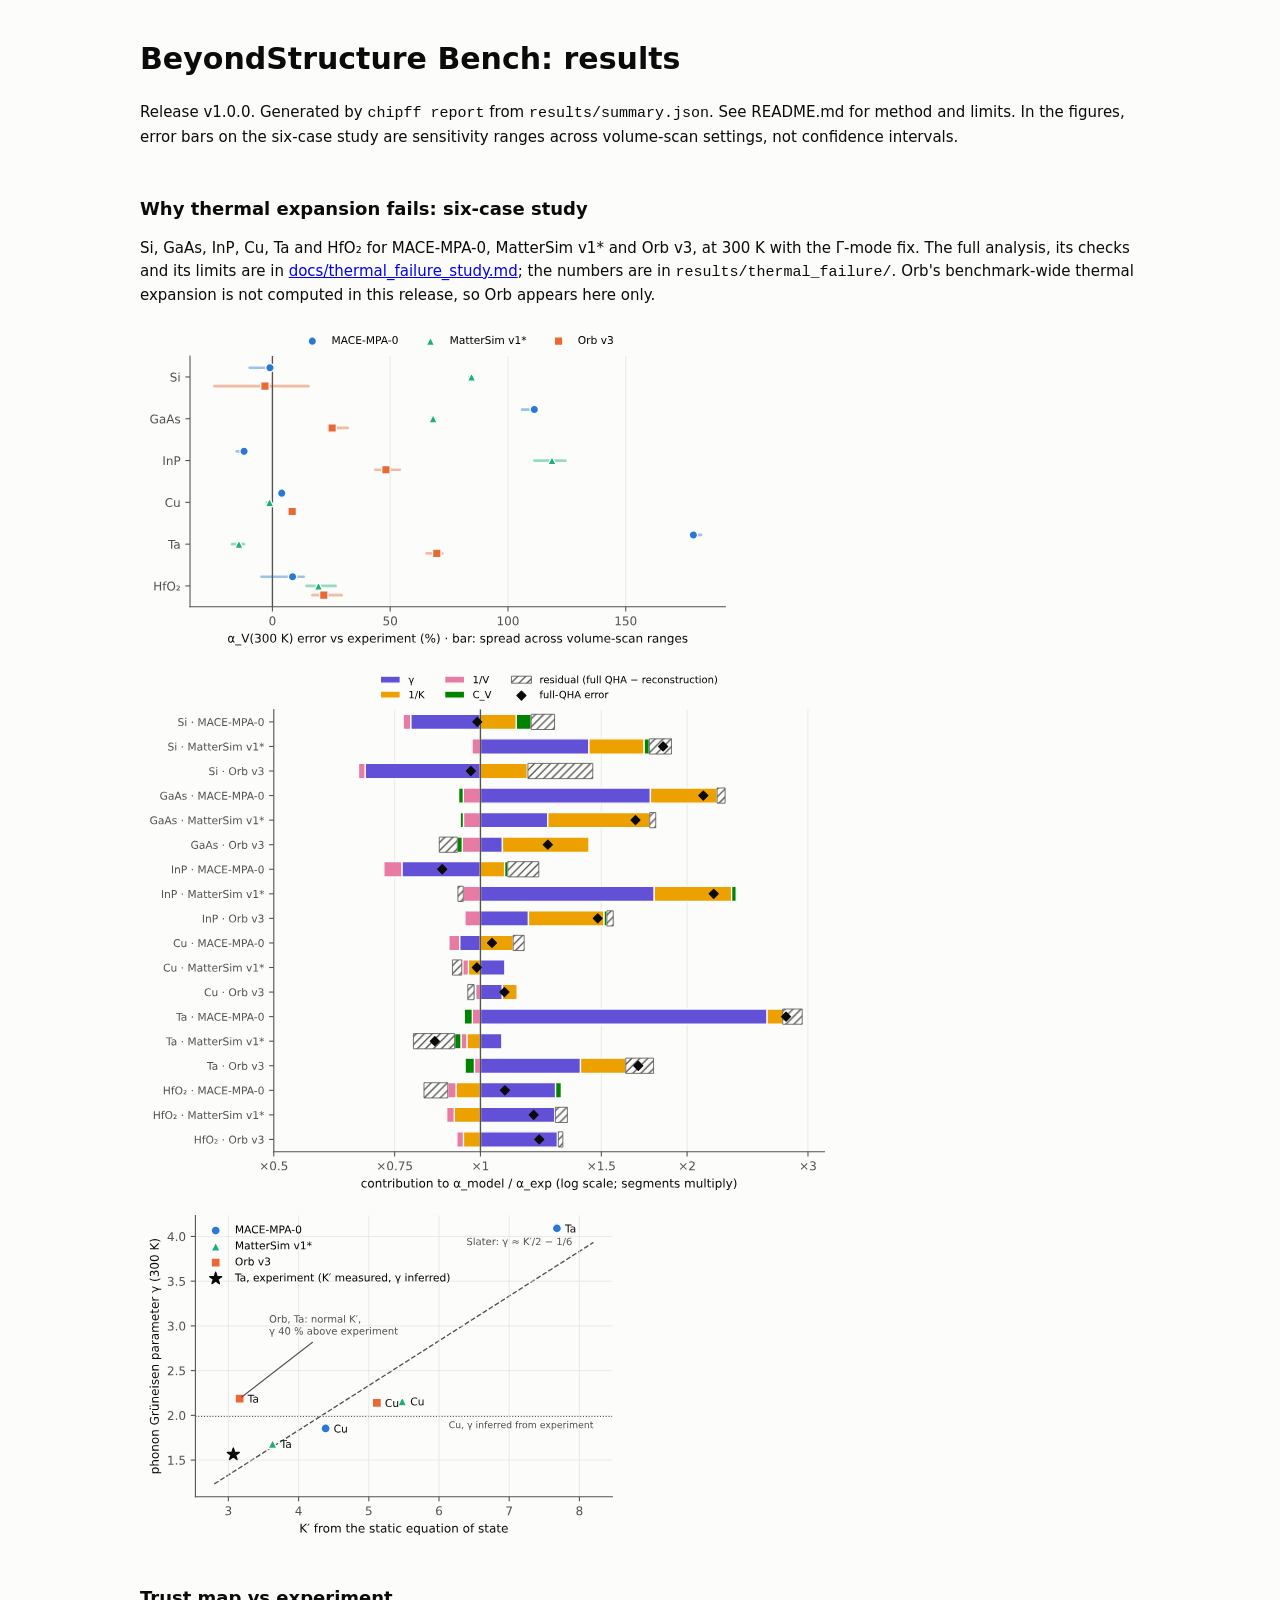
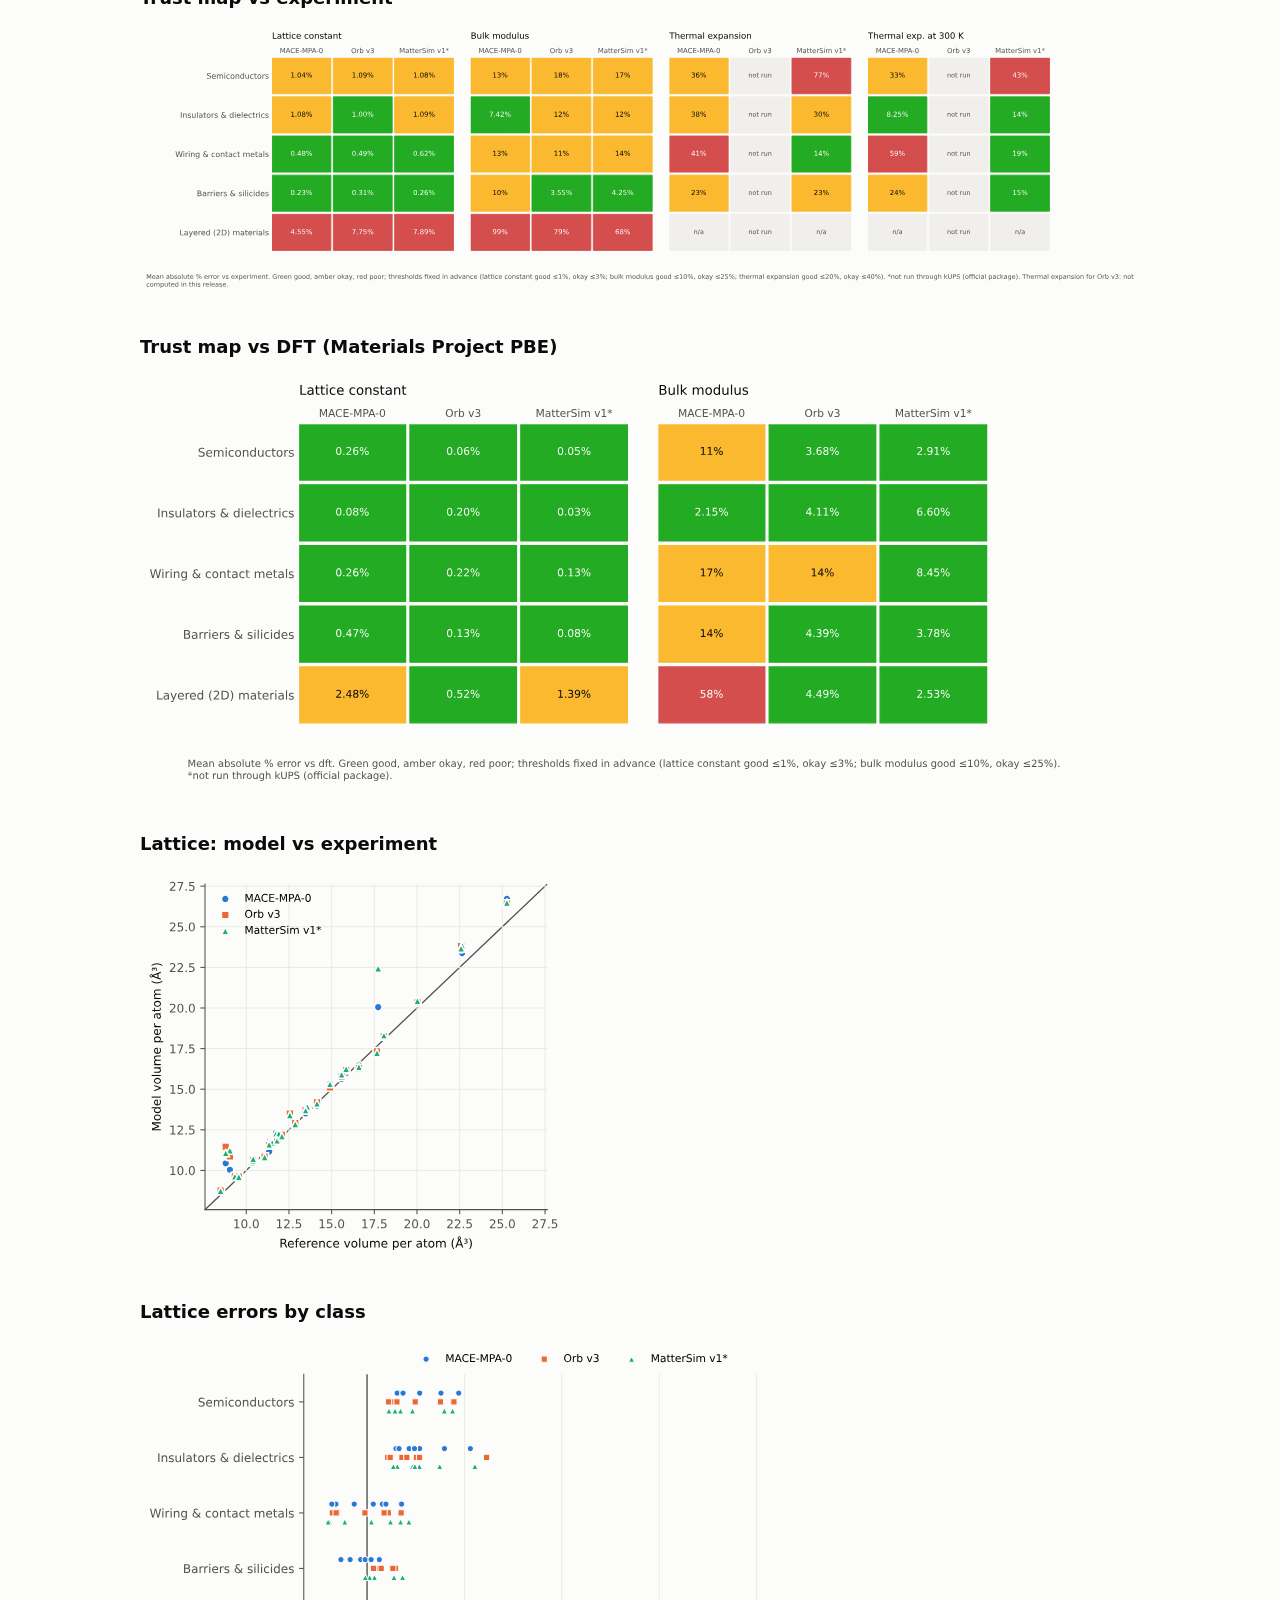
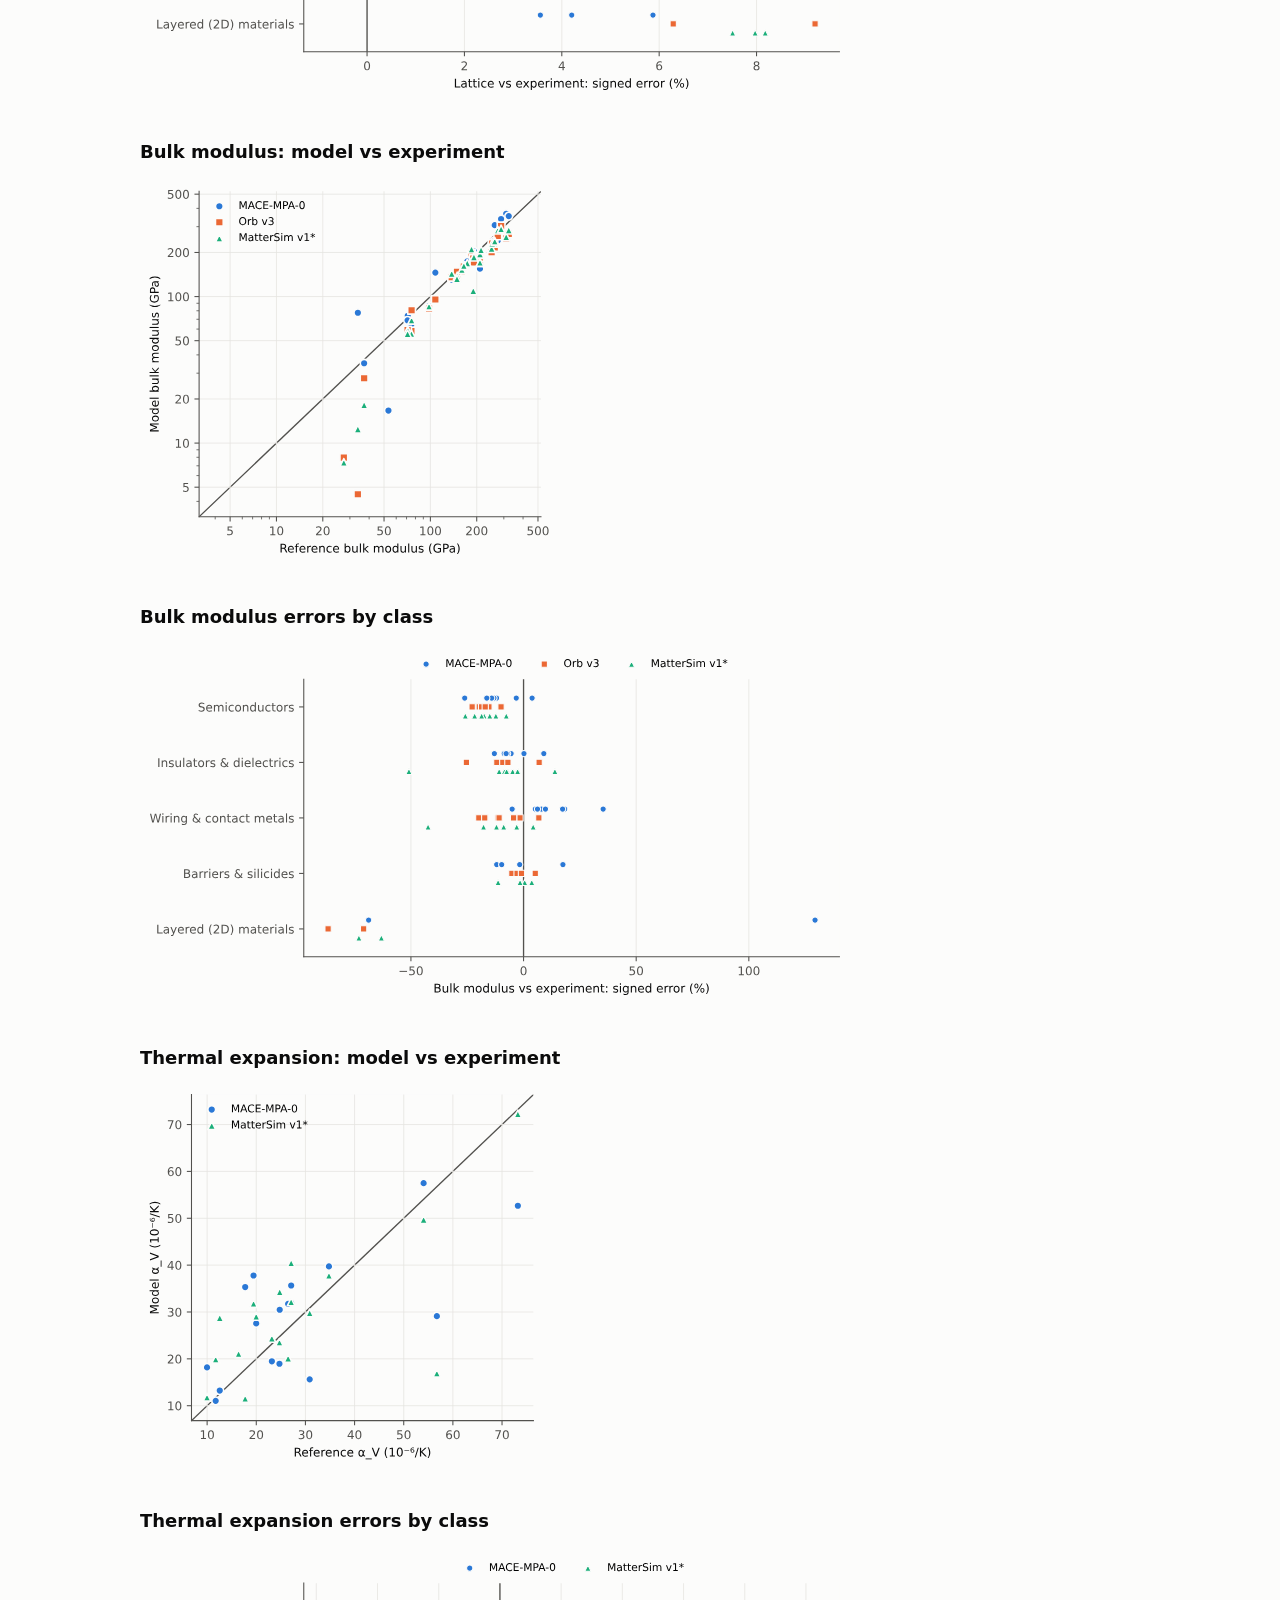
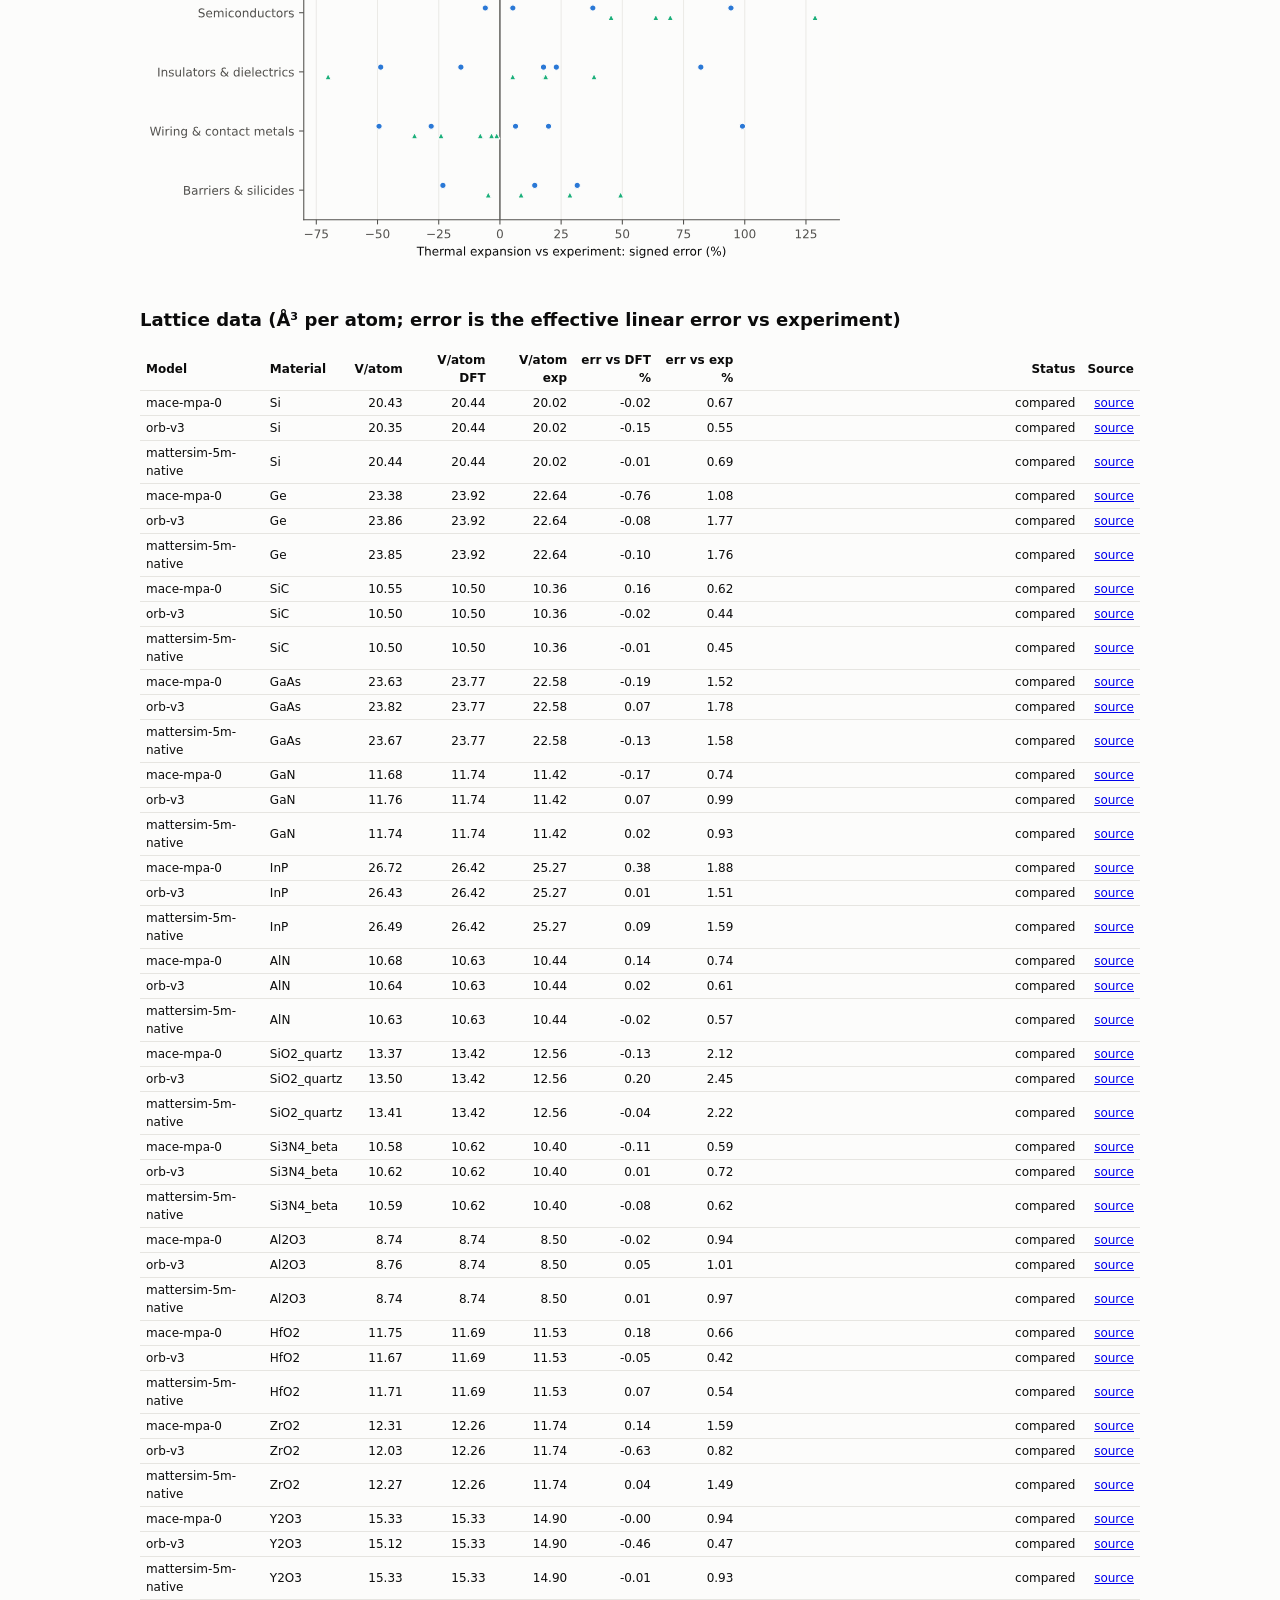
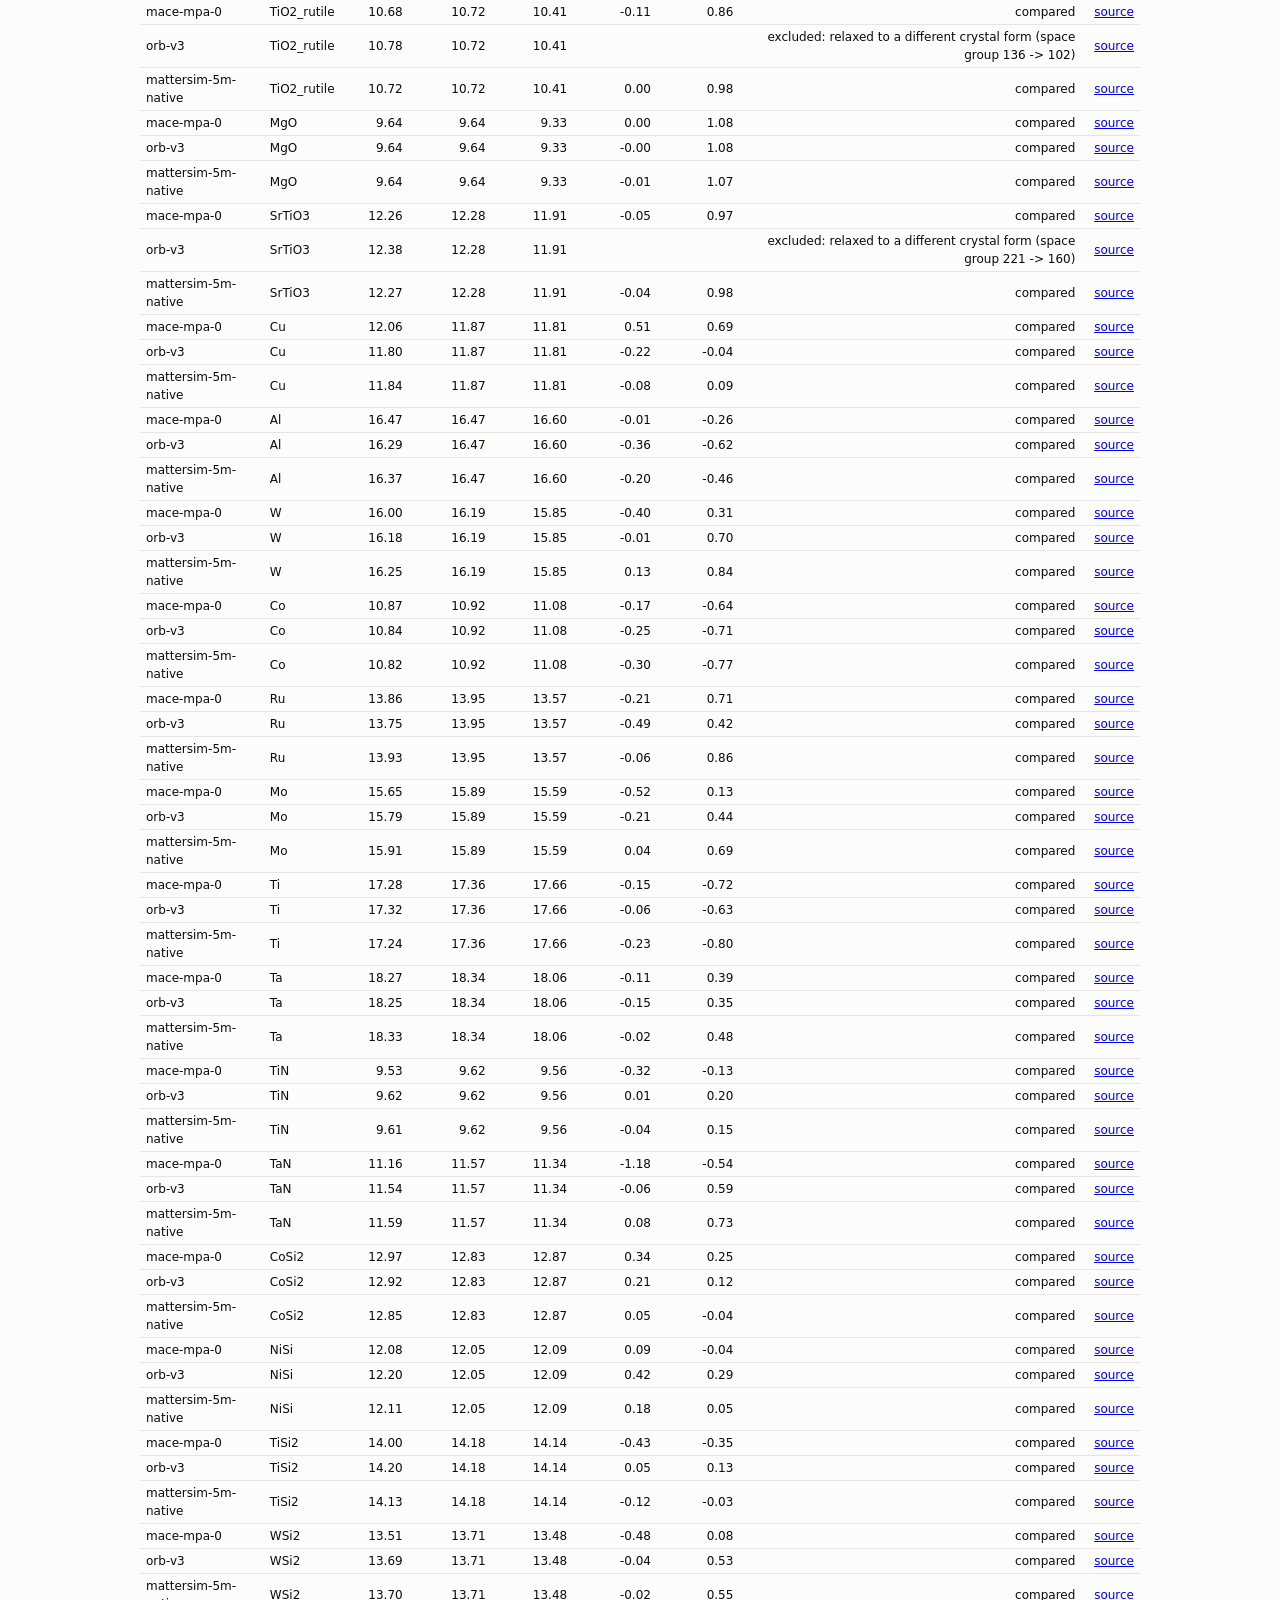
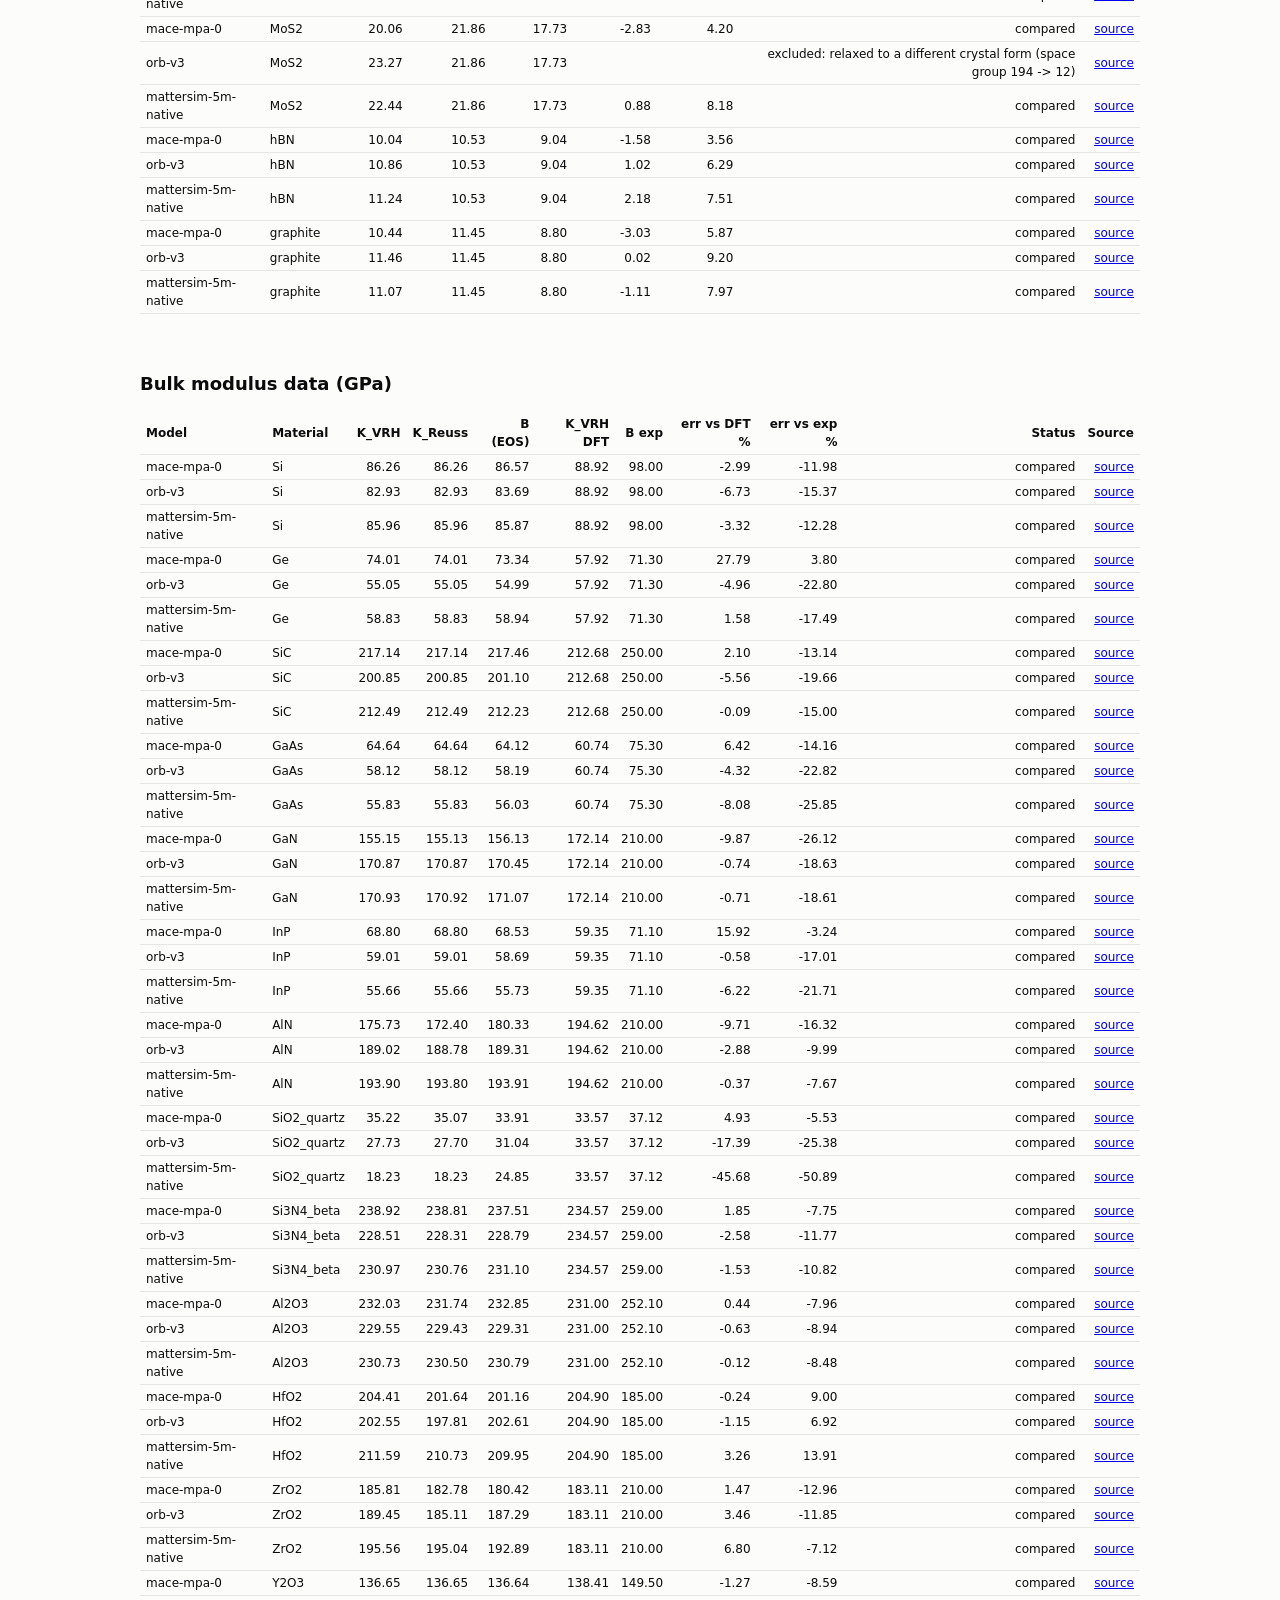
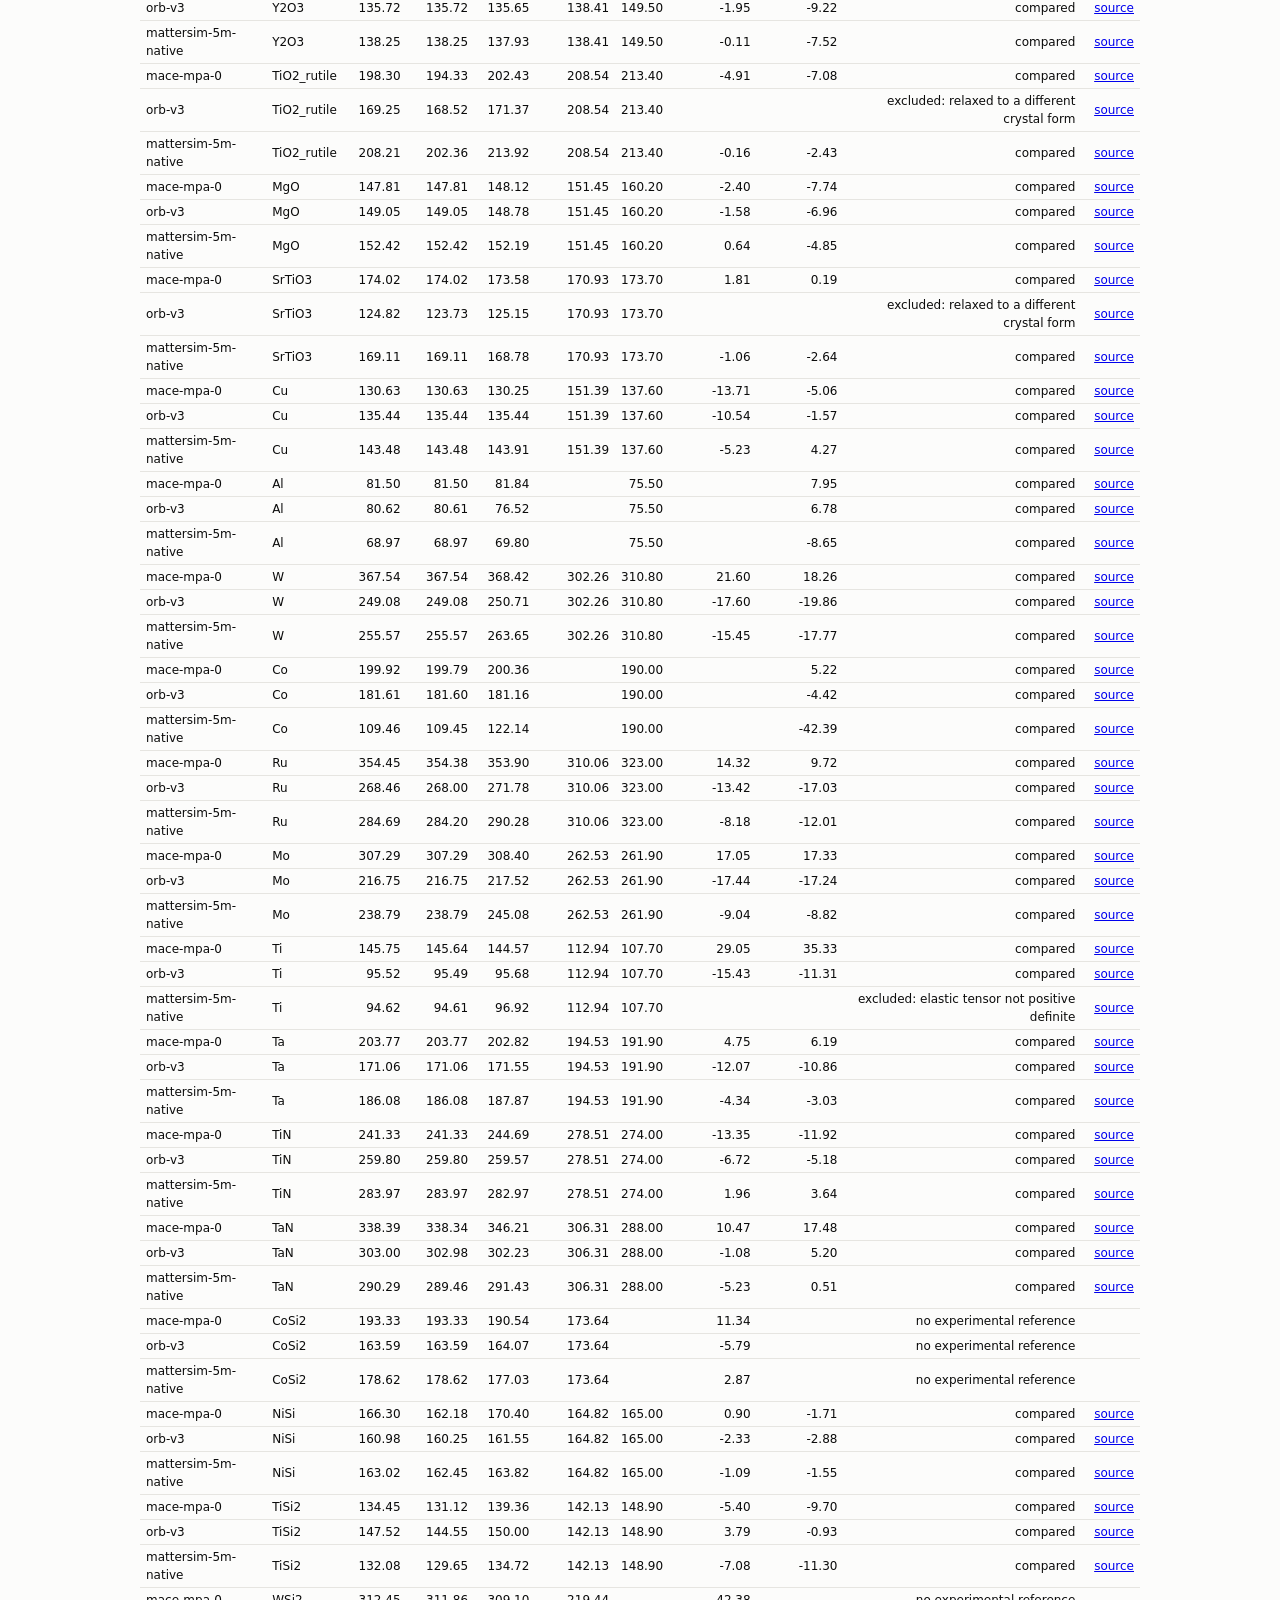
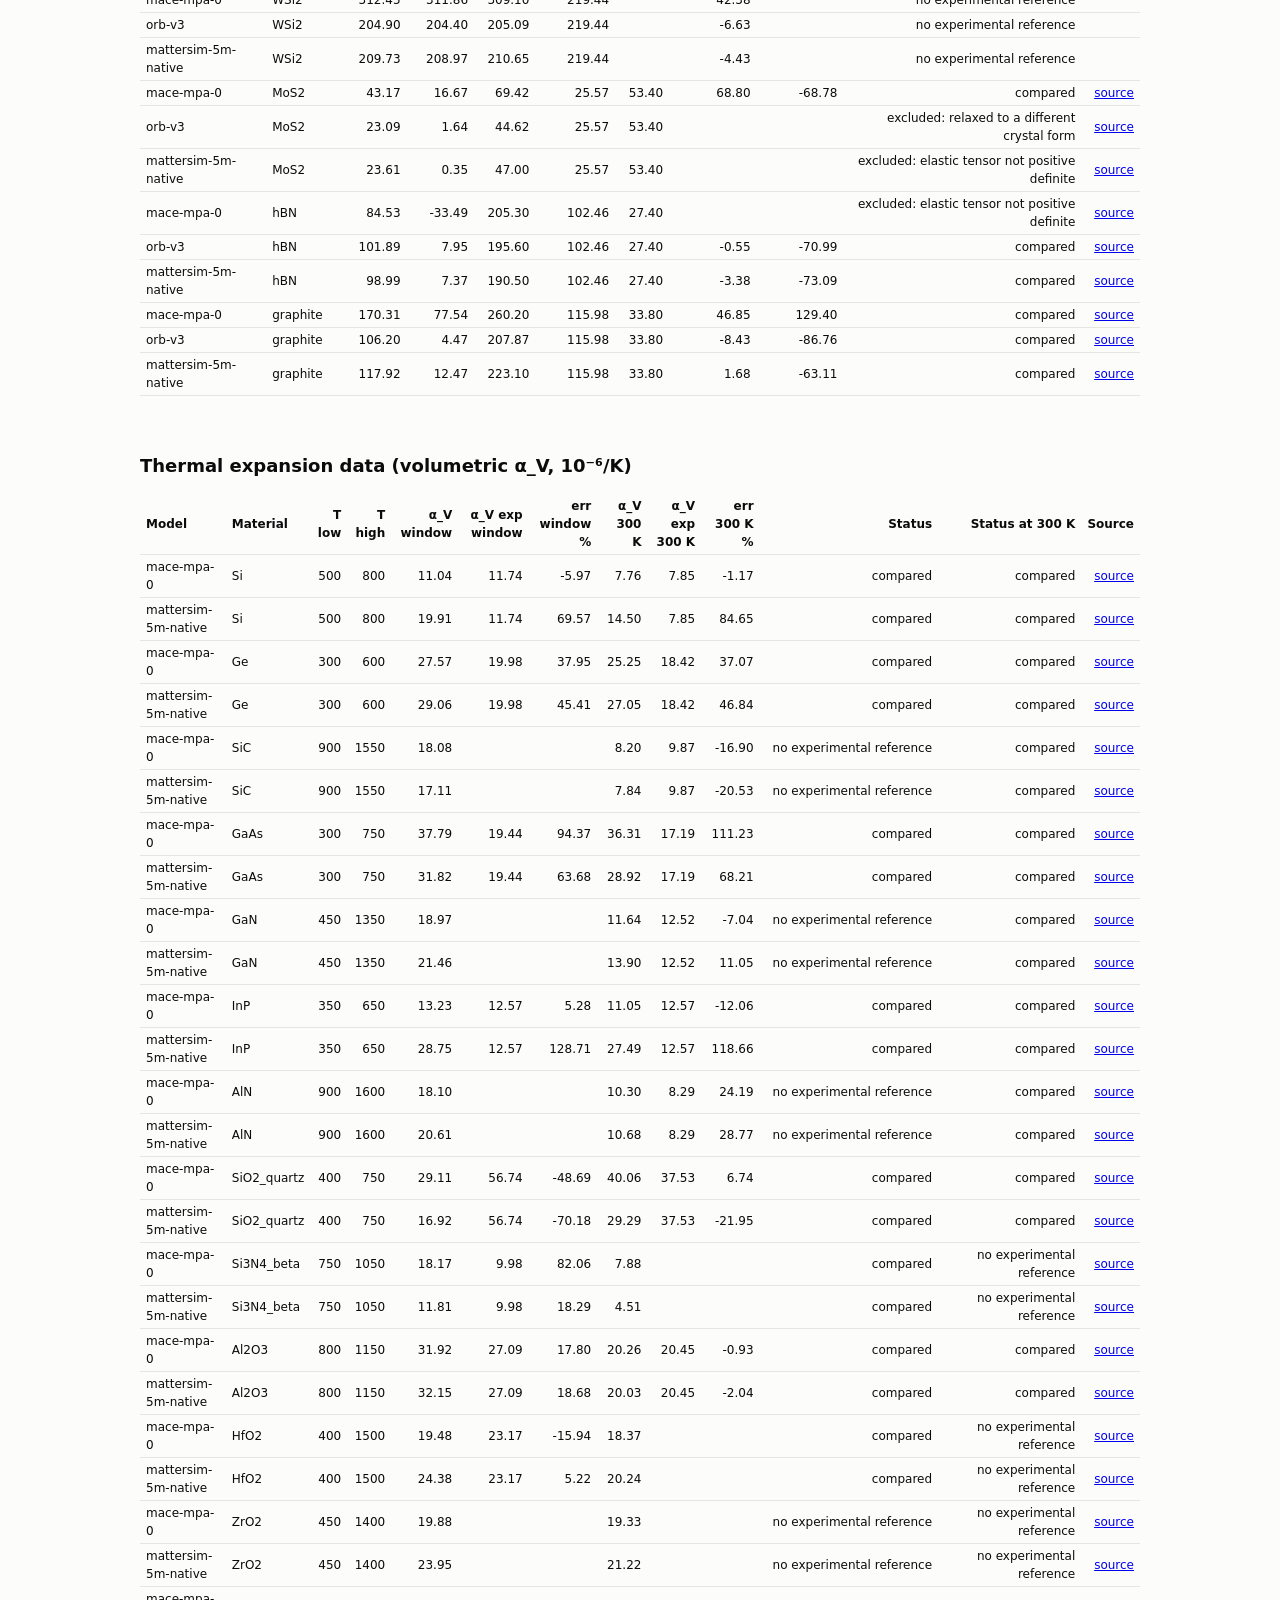
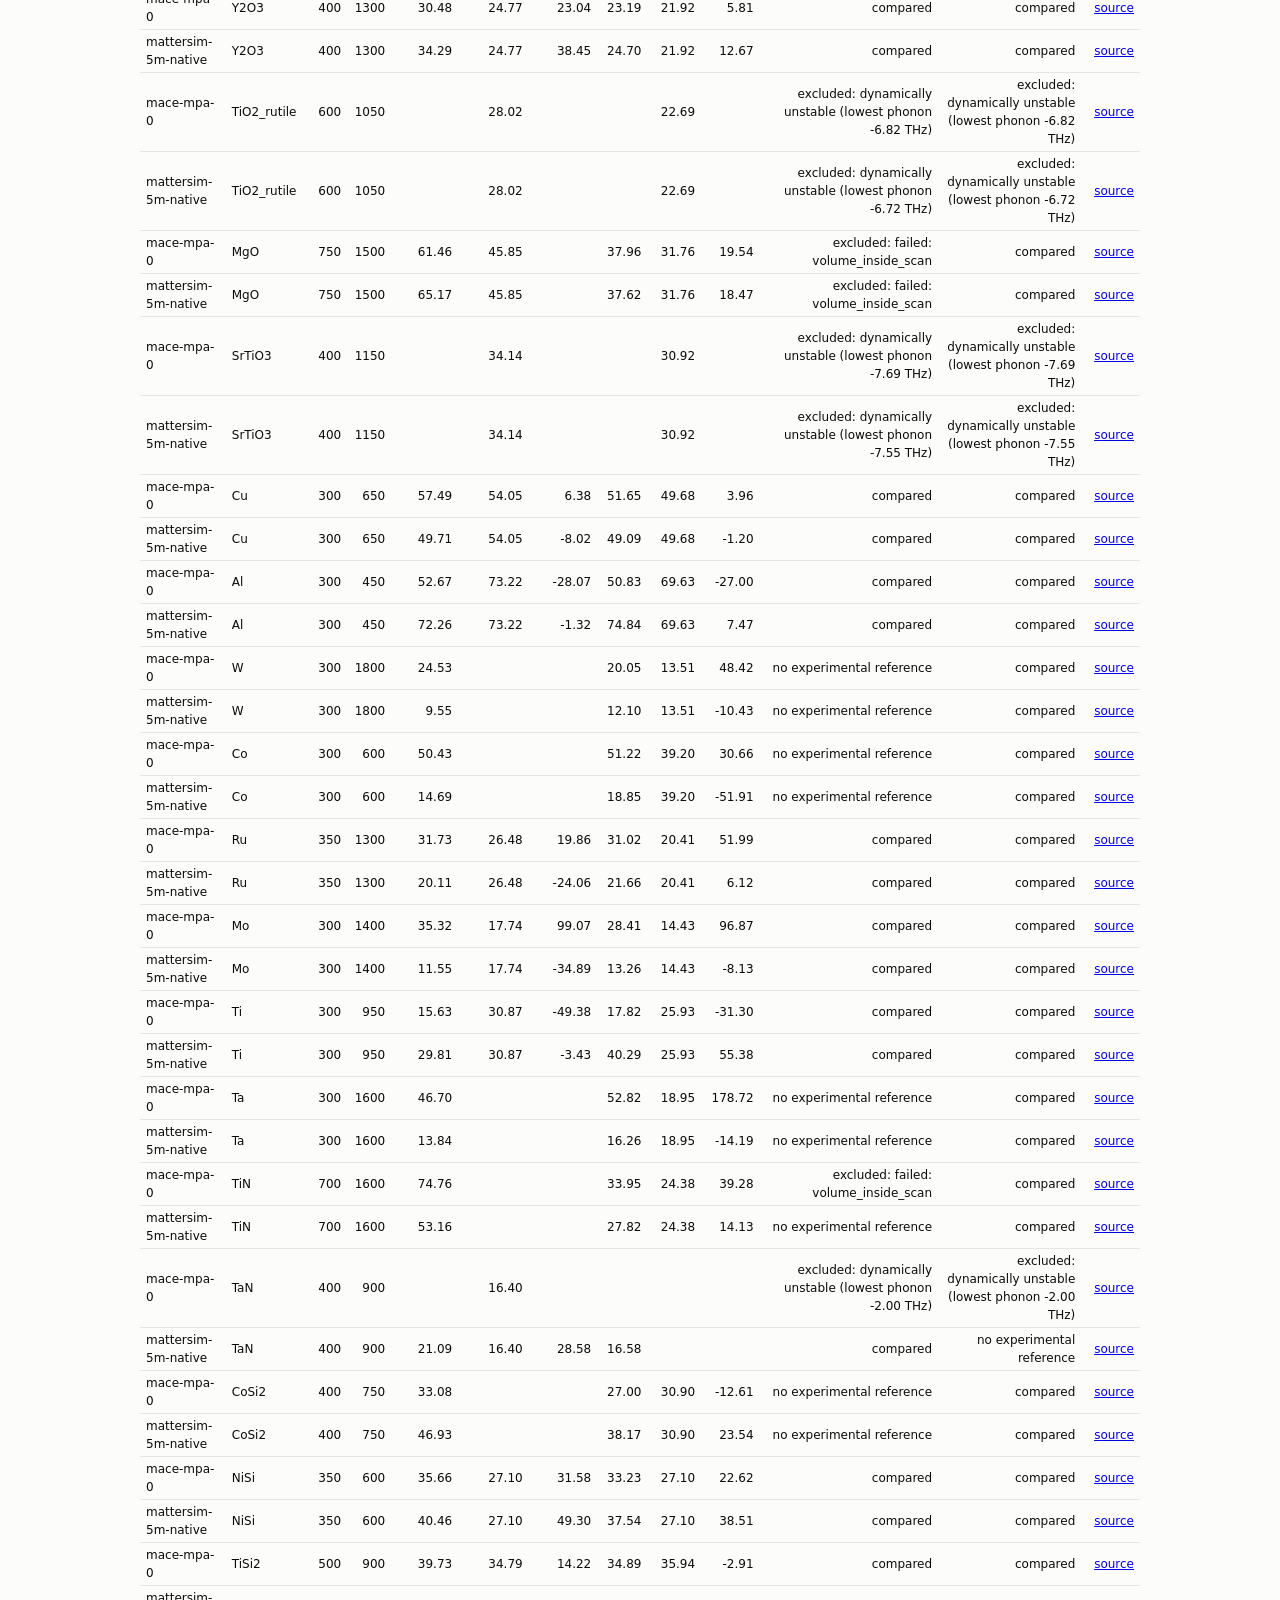
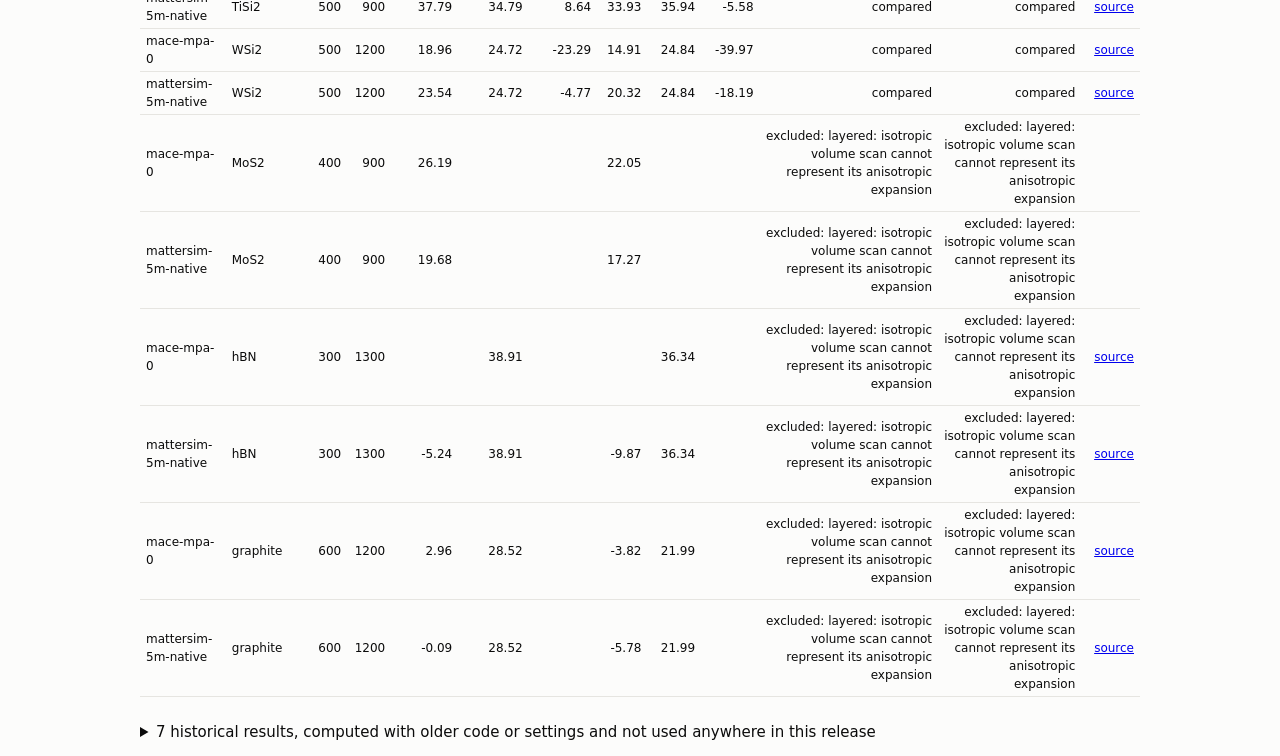
==== report/index.html @ 7c48ba6e "Rename to BeyondStructure Bench; clearer key findings; ML force fields - Rename the project from Chi" ====
<!doctype html><html lang="en"><head><meta charset="utf-8"><meta name="viewport" content="width=device-width,initial-scale=1">
<title>BeyondStructure Bench results</title><style>
body{font:15px/1.5 system-ui,sans-serif;max-width:1000px;margin:0 auto;padding:16px;color:#0b0b0b;background:#fcfcfb}
img{max-width:100%;height:auto} table{border-collapse:collapse;font-size:12px;width:100%;margin:8px 0 24px}
td,th{border-bottom:1px solid #e6e5e1;padding:3px 6px;text-align:right} td:nth-child(-n+2),th:nth-child(-n+2){text-align:left}
h2{margin-top:32px;font-size:18px} .wrap{overflow-x:auto}</style></head><body>
<h1>BeyondStructure Bench: results</h1>
<p>Release v1.0.0. Generated by <code>chipff report</code> from <code>results/summary.json</code>. See README.md for
method and limits. In the figures, error bars on the six-case study are sensitivity ranges across volume-scan settings,
not confidence intervals.</p>
<div class='wrap'><h2>Why thermal expansion fails: six-case study</h2><p>Si, GaAs, InP, Cu, Ta and HfO₂ for MACE-MPA-0, MatterSim v1* and Orb v3, at 300 K with the Γ-mode fix. The full analysis, its checks and its limits are in <a href='../docs/thermal_failure_study.md'>docs/thermal_failure_study.md</a>; the numbers are in <code>results/thermal_failure/</code>. Orb's benchmark-wide thermal expansion is not computed in this release, so Orb appears here only.</p><img src='figures/study_errors.svg' alt='Thermal-expansion error by material and model'><img src='figures/study_ingredients.svg' alt='Ingredients of the thermal-expansion error'><img src='figures/study_kprime.svg' alt='Static K-prime against the phonon Grüneisen parameter'></div><div class='wrap'><h2>Trust map vs experiment</h2><img src='figures/trust_map_experiment.svg' alt='Trust map vs experiment'></div><div class='wrap'><h2>Trust map vs DFT (Materials Project PBE)</h2><img src='figures/trust_map_dft.svg' alt='Trust map vs DFT (Materials Project PBE)'></div><div class='wrap'><h2>Lattice: model vs experiment</h2><img src='figures/parity_lattice_exp.svg' alt='Lattice: model vs experiment'></div><div class='wrap'><h2>Lattice errors by class</h2><img src='figures/signed_lattice_exp.svg' alt='Lattice errors by class'></div><div class='wrap'><h2>Bulk modulus: model vs experiment</h2><img src='figures/parity_bulk_exp.svg' alt='Bulk modulus: model vs experiment'></div><div class='wrap'><h2>Bulk modulus errors by class</h2><img src='figures/signed_bulk_exp.svg' alt='Bulk modulus errors by class'></div><div class='wrap'><h2>Thermal expansion: model vs experiment</h2><img src='figures/parity_cte_exp.svg' alt='Thermal expansion: model vs experiment'></div><div class='wrap'><h2>Thermal expansion errors by class</h2><img src='figures/signed_cte_exp.svg' alt='Thermal expansion errors by class'></div><div class='wrap'><h2>Lattice data (Å³ per atom; error is the effective linear error vs experiment)</h2><table><thead><tr><th>Model</th><th>Material</th><th>V/atom</th><th>V/atom DFT</th><th>V/atom exp</th><th>err vs DFT %</th><th>err vs exp %</th><th>Status</th><th>Source</th></tr></thead><tbody><tr><td>mace-mpa-0</td><td>Si</td><td>20.43</td><td>20.44</td><td>20.02</td><td>-0.02</td><td>0.67</td><td>compared</td><td><a href='https://physics.nist.gov/cuu/pdf/xray_2018.pdf'>source</a></td></tr><tr><td>orb-v3</td><td>Si</td><td>20.35</td><td>20.44</td><td>20.02</td><td>-0.15</td><td>0.55</td><td>compared</td><td><a href='https://physics.nist.gov/cuu/pdf/xray_2018.pdf'>source</a></td></tr><tr><td>mattersim-5m-native</td><td>Si</td><td>20.44</td><td>20.44</td><td>20.02</td><td>-0.01</td><td>0.69</td><td>compared</td><td><a href='https://physics.nist.gov/cuu/pdf/xray_2018.pdf'>source</a></td></tr><tr><td>mace-mpa-0</td><td>Ge</td><td>23.38</td><td>23.92</td><td>22.64</td><td>-0.76</td><td>1.08</td><td>compared</td><td><a href='http://www.ioffe.ru/SVA/NSM/Semicond/Ge/basic.html'>source</a></td></tr><tr><td>orb-v3</td><td>Ge</td><td>23.86</td><td>23.92</td><td>22.64</td><td>-0.08</td><td>1.77</td><td>compared</td><td><a href='http://www.ioffe.ru/SVA/NSM/Semicond/Ge/basic.html'>source</a></td></tr><tr><td>mattersim-5m-native</td><td>Ge</td><td>23.85</td><td>23.92</td><td>22.64</td><td>-0.10</td><td>1.76</td><td>compared</td><td><a href='http://www.ioffe.ru/SVA/NSM/Semicond/Ge/basic.html'>source</a></td></tr><tr><td>mace-mpa-0</td><td>SiC</td><td>10.55</td><td>10.50</td><td>10.36</td><td>0.16</td><td>0.62</td><td>compared</td><td><a href='http://www.ioffe.ru/SVA/NSM/Semicond/SiC/basic.html'>source</a></td></tr><tr><td>orb-v3</td><td>SiC</td><td>10.50</td><td>10.50</td><td>10.36</td><td>-0.02</td><td>0.44</td><td>compared</td><td><a href='http://www.ioffe.ru/SVA/NSM/Semicond/SiC/basic.html'>source</a></td></tr><tr><td>mattersim-5m-native</td><td>SiC</td><td>10.50</td><td>10.50</td><td>10.36</td><td>-0.01</td><td>0.45</td><td>compared</td><td><a href='http://www.ioffe.ru/SVA/NSM/Semicond/SiC/basic.html'>source</a></td></tr><tr><td>mace-mpa-0</td><td>GaAs</td><td>23.63</td><td>23.77</td><td>22.58</td><td>-0.19</td><td>1.52</td><td>compared</td><td><a href='http://www.ioffe.ru/SVA/NSM/Semicond/GaAs/basic.html'>source</a></td></tr><tr><td>orb-v3</td><td>GaAs</td><td>23.82</td><td>23.77</td><td>22.58</td><td>0.07</td><td>1.78</td><td>compared</td><td><a href='http://www.ioffe.ru/SVA/NSM/Semicond/GaAs/basic.html'>source</a></td></tr><tr><td>mattersim-5m-native</td><td>GaAs</td><td>23.67</td><td>23.77</td><td>22.58</td><td>-0.13</td><td>1.58</td><td>compared</td><td><a href='http://www.ioffe.ru/SVA/NSM/Semicond/GaAs/basic.html'>source</a></td></tr><tr><td>mace-mpa-0</td><td>GaN</td><td>11.68</td><td>11.74</td><td>11.42</td><td>-0.17</td><td>0.74</td><td>compared</td><td><a href='http://www.ioffe.ru/SVA/NSM/Semicond/GaN/basic.html'>source</a></td></tr><tr><td>orb-v3</td><td>GaN</td><td>11.76</td><td>11.74</td><td>11.42</td><td>0.07</td><td>0.99</td><td>compared</td><td><a href='http://www.ioffe.ru/SVA/NSM/Semicond/GaN/basic.html'>source</a></td></tr><tr><td>mattersim-5m-native</td><td>GaN</td><td>11.74</td><td>11.74</td><td>11.42</td><td>0.02</td><td>0.93</td><td>compared</td><td><a href='http://www.ioffe.ru/SVA/NSM/Semicond/GaN/basic.html'>source</a></td></tr><tr><td>mace-mpa-0</td><td>InP</td><td>26.72</td><td>26.42</td><td>25.27</td><td>0.38</td><td>1.88</td><td>compared</td><td><a href='http://www.ioffe.ru/SVA/NSM/Semicond/InP/basic.html'>source</a></td></tr><tr><td>orb-v3</td><td>InP</td><td>26.43</td><td>26.42</td><td>25.27</td><td>0.01</td><td>1.51</td><td>compared</td><td><a href='http://www.ioffe.ru/SVA/NSM/Semicond/InP/basic.html'>source</a></td></tr><tr><td>mattersim-5m-native</td><td>InP</td><td>26.49</td><td>26.42</td><td>25.27</td><td>0.09</td><td>1.59</td><td>compared</td><td><a href='http://www.ioffe.ru/SVA/NSM/Semicond/InP/basic.html'>source</a></td></tr><tr><td>mace-mpa-0</td><td>AlN</td><td>10.68</td><td>10.63</td><td>10.44</td><td>0.14</td><td>0.74</td><td>compared</td><td><a href='https://przyrbwn.icm.edu.pl/APP/PDF/114/a114z529.pdf'>source</a></td></tr><tr><td>orb-v3</td><td>AlN</td><td>10.64</td><td>10.63</td><td>10.44</td><td>0.02</td><td>0.61</td><td>compared</td><td><a href='https://przyrbwn.icm.edu.pl/APP/PDF/114/a114z529.pdf'>source</a></td></tr><tr><td>mattersim-5m-native</td><td>AlN</td><td>10.63</td><td>10.63</td><td>10.44</td><td>-0.02</td><td>0.57</td><td>compared</td><td><a href='https://przyrbwn.icm.edu.pl/APP/PDF/114/a114z529.pdf'>source</a></td></tr><tr><td>mace-mpa-0</td><td>SiO2_quartz</td><td>13.37</td><td>13.42</td><td>12.56</td><td>-0.13</td><td>2.12</td><td>compared</td><td><a href='https://pmc.ncbi.nlm.nih.gov/articles/PMC9348876/ (full text via Europe PMC); also https://arxiv.org/abs/1612.07049'>source</a></td></tr><tr><td>orb-v3</td><td>SiO2_quartz</td><td>13.50</td><td>13.42</td><td>12.56</td><td>0.20</td><td>2.45</td><td>compared</td><td><a href='https://pmc.ncbi.nlm.nih.gov/articles/PMC9348876/ (full text via Europe PMC); also https://arxiv.org/abs/1612.07049'>source</a></td></tr><tr><td>mattersim-5m-native</td><td>SiO2_quartz</td><td>13.41</td><td>13.42</td><td>12.56</td><td>-0.04</td><td>2.22</td><td>compared</td><td><a href='https://pmc.ncbi.nlm.nih.gov/articles/PMC9348876/ (full text via Europe PMC); also https://arxiv.org/abs/1612.07049'>source</a></td></tr><tr><td>mace-mpa-0</td><td>Si3N4_beta</td><td>10.58</td><td>10.62</td><td>10.40</td><td>-0.11</td><td>0.59</td><td>compared</td><td><a href='https://www.crystallography.net/cod/2102550.cif'>source</a></td></tr><tr><td>orb-v3</td><td>Si3N4_beta</td><td>10.62</td><td>10.62</td><td>10.40</td><td>0.01</td><td>0.72</td><td>compared</td><td><a href='https://www.crystallography.net/cod/2102550.cif'>source</a></td></tr><tr><td>mattersim-5m-native</td><td>Si3N4_beta</td><td>10.59</td><td>10.62</td><td>10.40</td><td>-0.08</td><td>0.62</td><td>compared</td><td><a href='https://www.crystallography.net/cod/2102550.cif'>source</a></td></tr><tr><td>mace-mpa-0</td><td>Al2O3</td><td>8.74</td><td>8.74</td><td>8.50</td><td>-0.02</td><td>0.94</td><td>compared</td><td><a href='https://tsapps.nist.gov/srmext/certificates/676a.pdf'>source</a></td></tr><tr><td>orb-v3</td><td>Al2O3</td><td>8.76</td><td>8.74</td><td>8.50</td><td>0.05</td><td>1.01</td><td>compared</td><td><a href='https://tsapps.nist.gov/srmext/certificates/676a.pdf'>source</a></td></tr><tr><td>mattersim-5m-native</td><td>Al2O3</td><td>8.74</td><td>8.74</td><td>8.50</td><td>0.01</td><td>0.97</td><td>compared</td><td><a href='https://tsapps.nist.gov/srmext/certificates/676a.pdf'>source</a></td></tr><tr><td>mace-mpa-0</td><td>HfO2</td><td>11.75</td><td>11.69</td><td>11.53</td><td>0.18</td><td>0.66</td><td>compared</td><td><a href='https://www.crystallography.net/cod/9013470.cif'>source</a></td></tr><tr><td>orb-v3</td><td>HfO2</td><td>11.67</td><td>11.69</td><td>11.53</td><td>-0.05</td><td>0.42</td><td>compared</td><td><a href='https://www.crystallography.net/cod/9013470.cif'>source</a></td></tr><tr><td>mattersim-5m-native</td><td>HfO2</td><td>11.71</td><td>11.69</td><td>11.53</td><td>0.07</td><td>0.54</td><td>compared</td><td><a href='https://www.crystallography.net/cod/9013470.cif'>source</a></td></tr><tr><td>mace-mpa-0</td><td>ZrO2</td><td>12.31</td><td>12.26</td><td>11.74</td><td>0.14</td><td>1.59</td><td>compared</td><td><a href='https://www.crystallography.net/cod/9016714.cif'>source</a></td></tr><tr><td>orb-v3</td><td>ZrO2</td><td>12.03</td><td>12.26</td><td>11.74</td><td>-0.63</td><td>0.82</td><td>compared</td><td><a href='https://www.crystallography.net/cod/9016714.cif'>source</a></td></tr><tr><td>mattersim-5m-native</td><td>ZrO2</td><td>12.27</td><td>12.26</td><td>11.74</td><td>0.04</td><td>1.49</td><td>compared</td><td><a href='https://www.crystallography.net/cod/9016714.cif'>source</a></td></tr><tr><td>mace-mpa-0</td><td>Y2O3</td><td>15.33</td><td>15.33</td><td>14.90</td><td>-0.00</td><td>0.94</td><td>compared</td><td><a href='https://www.crystallography.net/cod/1513300.cif'>source</a></td></tr><tr><td>orb-v3</td><td>Y2O3</td><td>15.12</td><td>15.33</td><td>14.90</td><td>-0.46</td><td>0.47</td><td>compared</td><td><a href='https://www.crystallography.net/cod/1513300.cif'>source</a></td></tr><tr><td>mattersim-5m-native</td><td>Y2O3</td><td>15.33</td><td>15.33</td><td>14.90</td><td>-0.01</td><td>0.93</td><td>compared</td><td><a href='https://www.crystallography.net/cod/1513300.cif'>source</a></td></tr><tr><td>mace-mpa-0</td><td>TiO2_rutile</td><td>10.68</td><td>10.72</td><td>10.41</td><td>-0.11</td><td>0.86</td><td>compared</td><td><a href='https://tsapps.nist.gov/srmext/certificates/674b.pdf'>source</a></td></tr><tr><td>orb-v3</td><td>TiO2_rutile</td><td>10.78</td><td>10.72</td><td>10.41</td><td></td><td></td><td>excluded: relaxed to a different crystal form (space group 136 -&gt; 102)</td><td><a href='https://tsapps.nist.gov/srmext/certificates/674b.pdf'>source</a></td></tr><tr><td>mattersim-5m-native</td><td>TiO2_rutile</td><td>10.72</td><td>10.72</td><td>10.41</td><td>0.00</td><td>0.98</td><td>compared</td><td><a href='https://tsapps.nist.gov/srmext/certificates/674b.pdf'>source</a></td></tr><tr><td>mace-mpa-0</td><td>MgO</td><td>9.64</td><td>9.64</td><td>9.33</td><td>0.00</td><td>1.08</td><td>compared</td><td><a href='https://www.crystallography.net/cod/9006456.cif'>source</a></td></tr><tr><td>orb-v3</td><td>MgO</td><td>9.64</td><td>9.64</td><td>9.33</td><td>-0.00</td><td>1.08</td><td>compared</td><td><a href='https://www.crystallography.net/cod/9006456.cif'>source</a></td></tr><tr><td>mattersim-5m-native</td><td>MgO</td><td>9.64</td><td>9.64</td><td>9.33</td><td>-0.01</td><td>1.07</td><td>compared</td><td><a href='https://www.crystallography.net/cod/9006456.cif'>source</a></td></tr><tr><td>mace-mpa-0</td><td>SrTiO3</td><td>12.26</td><td>12.28</td><td>11.91</td><td>-0.05</td><td>0.97</td><td>compared</td><td><a href='https://www.crystallography.net/cod/9006864.cif'>source</a></td></tr><tr><td>orb-v3</td><td>SrTiO3</td><td>12.38</td><td>12.28</td><td>11.91</td><td></td><td></td><td>excluded: relaxed to a different crystal form (space group 221 -&gt; 160)</td><td><a href='https://www.crystallography.net/cod/9006864.cif'>source</a></td></tr><tr><td>mattersim-5m-native</td><td>SrTiO3</td><td>12.27</td><td>12.28</td><td>11.91</td><td>-0.04</td><td>0.98</td><td>compared</td><td><a href='https://www.crystallography.net/cod/9006864.cif'>source</a></td></tr><tr><td>mace-mpa-0</td><td>Cu</td><td>12.06</td><td>11.87</td><td>11.81</td><td>0.51</td><td>0.69</td><td>compared</td><td><a href='https://nvlpubs.nist.gov/nistpubs/Legacy/circ/nbscircular539v1.pdf'>source</a></td></tr><tr><td>orb-v3</td><td>Cu</td><td>11.80</td><td>11.87</td><td>11.81</td><td>-0.22</td><td>-0.04</td><td>compared</td><td><a href='https://nvlpubs.nist.gov/nistpubs/Legacy/circ/nbscircular539v1.pdf'>source</a></td></tr><tr><td>mattersim-5m-native</td><td>Cu</td><td>11.84</td><td>11.87</td><td>11.81</td><td>-0.08</td><td>0.09</td><td>compared</td><td><a href='https://nvlpubs.nist.gov/nistpubs/Legacy/circ/nbscircular539v1.pdf'>source</a></td></tr><tr><td>mace-mpa-0</td><td>Al</td><td>16.47</td><td>16.47</td><td>16.60</td><td>-0.01</td><td>-0.26</td><td>compared</td><td><a href='https://nvlpubs.nist.gov/nistpubs/Legacy/circ/nbscircular539v1.pdf'>source</a></td></tr><tr><td>orb-v3</td><td>Al</td><td>16.29</td><td>16.47</td><td>16.60</td><td>-0.36</td><td>-0.62</td><td>compared</td><td><a href='https://nvlpubs.nist.gov/nistpubs/Legacy/circ/nbscircular539v1.pdf'>source</a></td></tr><tr><td>mattersim-5m-native</td><td>Al</td><td>16.37</td><td>16.47</td><td>16.60</td><td>-0.20</td><td>-0.46</td><td>compared</td><td><a href='https://nvlpubs.nist.gov/nistpubs/Legacy/circ/nbscircular539v1.pdf'>source</a></td></tr><tr><td>mace-mpa-0</td><td>W</td><td>16.00</td><td>16.19</td><td>15.85</td><td>-0.40</td><td>0.31</td><td>compared</td><td><a href='https://nvlpubs.nist.gov/nistpubs/Legacy/circ/nbscircular539v1.pdf'>source</a></td></tr><tr><td>orb-v3</td><td>W</td><td>16.18</td><td>16.19</td><td>15.85</td><td>-0.01</td><td>0.70</td><td>compared</td><td><a href='https://nvlpubs.nist.gov/nistpubs/Legacy/circ/nbscircular539v1.pdf'>source</a></td></tr><tr><td>mattersim-5m-native</td><td>W</td><td>16.25</td><td>16.19</td><td>15.85</td><td>0.13</td><td>0.84</td><td>compared</td><td><a href='https://nvlpubs.nist.gov/nistpubs/Legacy/circ/nbscircular539v1.pdf'>source</a></td></tr><tr><td>mace-mpa-0</td><td>Co</td><td>10.87</td><td>10.92</td><td>11.08</td><td>-0.17</td><td>-0.64</td><td>compared</td><td><a href='https://en.wikipedia.org/wiki/Cobalt'>source</a></td></tr><tr><td>orb-v3</td><td>Co</td><td>10.84</td><td>10.92</td><td>11.08</td><td>-0.25</td><td>-0.71</td><td>compared</td><td><a href='https://en.wikipedia.org/wiki/Cobalt'>source</a></td></tr><tr><td>mattersim-5m-native</td><td>Co</td><td>10.82</td><td>10.92</td><td>11.08</td><td>-0.30</td><td>-0.77</td><td>compared</td><td><a href='https://en.wikipedia.org/wiki/Cobalt'>source</a></td></tr><tr><td>mace-mpa-0</td><td>Ru</td><td>13.86</td><td>13.95</td><td>13.57</td><td>-0.21</td><td>0.71</td><td>compared</td><td><a href='https://technology.matthey.com/content/journals/10.1595/147106713X665030'>source</a></td></tr><tr><td>orb-v3</td><td>Ru</td><td>13.75</td><td>13.95</td><td>13.57</td><td>-0.49</td><td>0.42</td><td>compared</td><td><a href='https://technology.matthey.com/content/journals/10.1595/147106713X665030'>source</a></td></tr><tr><td>mattersim-5m-native</td><td>Ru</td><td>13.93</td><td>13.95</td><td>13.57</td><td>-0.06</td><td>0.86</td><td>compared</td><td><a href='https://technology.matthey.com/content/journals/10.1595/147106713X665030'>source</a></td></tr><tr><td>mace-mpa-0</td><td>Mo</td><td>15.65</td><td>15.89</td><td>15.59</td><td>-0.52</td><td>0.13</td><td>compared</td><td><a href='https://nvlpubs.nist.gov/nistpubs/Legacy/circ/nbscircular539v1.pdf'>source</a></td></tr><tr><td>orb-v3</td><td>Mo</td><td>15.79</td><td>15.89</td><td>15.59</td><td>-0.21</td><td>0.44</td><td>compared</td><td><a href='https://nvlpubs.nist.gov/nistpubs/Legacy/circ/nbscircular539v1.pdf'>source</a></td></tr><tr><td>mattersim-5m-native</td><td>Mo</td><td>15.91</td><td>15.89</td><td>15.59</td><td>0.04</td><td>0.69</td><td>compared</td><td><a href='https://nvlpubs.nist.gov/nistpubs/Legacy/circ/nbscircular539v1.pdf'>source</a></td></tr><tr><td>mace-mpa-0</td><td>Ti</td><td>17.28</td><td>17.36</td><td>17.66</td><td>-0.15</td><td>-0.72</td><td>compared</td><td><a href='https://nvlpubs.nist.gov/nistpubs/Legacy/circ/nbscircular539v3.pdf'>source</a></td></tr><tr><td>orb-v3</td><td>Ti</td><td>17.32</td><td>17.36</td><td>17.66</td><td>-0.06</td><td>-0.63</td><td>compared</td><td><a href='https://nvlpubs.nist.gov/nistpubs/Legacy/circ/nbscircular539v3.pdf'>source</a></td></tr><tr><td>mattersim-5m-native</td><td>Ti</td><td>17.24</td><td>17.36</td><td>17.66</td><td>-0.23</td><td>-0.80</td><td>compared</td><td><a href='https://nvlpubs.nist.gov/nistpubs/Legacy/circ/nbscircular539v3.pdf'>source</a></td></tr><tr><td>mace-mpa-0</td><td>Ta</td><td>18.27</td><td>18.34</td><td>18.06</td><td>-0.11</td><td>0.39</td><td>compared</td><td><a href='https://nvlpubs.nist.gov/nistpubs/Legacy/circ/nbscircular539v1.pdf'>source</a></td></tr><tr><td>orb-v3</td><td>Ta</td><td>18.25</td><td>18.34</td><td>18.06</td><td>-0.15</td><td>0.35</td><td>compared</td><td><a href='https://nvlpubs.nist.gov/nistpubs/Legacy/circ/nbscircular539v1.pdf'>source</a></td></tr><tr><td>mattersim-5m-native</td><td>Ta</td><td>18.33</td><td>18.34</td><td>18.06</td><td>-0.02</td><td>0.48</td><td>compared</td><td><a href='https://nvlpubs.nist.gov/nistpubs/Legacy/circ/nbscircular539v1.pdf'>source</a></td></tr><tr><td>mace-mpa-0</td><td>TiN</td><td>9.53</td><td>9.62</td><td>9.56</td><td>-0.32</td><td>-0.13</td><td>compared</td><td><a href='https://doi.org/10.1029/2020JB020074'>source</a></td></tr><tr><td>orb-v3</td><td>TiN</td><td>9.62</td><td>9.62</td><td>9.56</td><td>0.01</td><td>0.20</td><td>compared</td><td><a href='https://doi.org/10.1029/2020JB020074'>source</a></td></tr><tr><td>mattersim-5m-native</td><td>TiN</td><td>9.61</td><td>9.62</td><td>9.56</td><td>-0.04</td><td>0.15</td><td>compared</td><td><a href='https://doi.org/10.1029/2020JB020074'>source</a></td></tr><tr><td>mace-mpa-0</td><td>TaN</td><td>11.16</td><td>11.57</td><td>11.34</td><td>-1.18</td><td>-0.54</td><td>compared</td><td><a href='https://www.crystallography.net/cod/2106407.cif'>source</a></td></tr><tr><td>orb-v3</td><td>TaN</td><td>11.54</td><td>11.57</td><td>11.34</td><td>-0.06</td><td>0.59</td><td>compared</td><td><a href='https://www.crystallography.net/cod/2106407.cif'>source</a></td></tr><tr><td>mattersim-5m-native</td><td>TaN</td><td>11.59</td><td>11.57</td><td>11.34</td><td>0.08</td><td>0.73</td><td>compared</td><td><a href='https://www.crystallography.net/cod/2106407.cif'>source</a></td></tr><tr><td>mace-mpa-0</td><td>CoSi2</td><td>12.97</td><td>12.83</td><td>12.87</td><td>0.34</td><td>0.25</td><td>compared</td><td><a href='https://www.crystallography.net/cod/1008148.cif'>source</a></td></tr><tr><td>orb-v3</td><td>CoSi2</td><td>12.92</td><td>12.83</td><td>12.87</td><td>0.21</td><td>0.12</td><td>compared</td><td><a href='https://www.crystallography.net/cod/1008148.cif'>source</a></td></tr><tr><td>mattersim-5m-native</td><td>CoSi2</td><td>12.85</td><td>12.83</td><td>12.87</td><td>0.05</td><td>-0.04</td><td>compared</td><td><a href='https://www.crystallography.net/cod/1008148.cif'>source</a></td></tr><tr><td>mace-mpa-0</td><td>NiSi</td><td>12.08</td><td>12.05</td><td>12.09</td><td>0.09</td><td>-0.04</td><td>compared</td><td><a href='https://www.crystallography.net/cod/1532040.cif'>source</a></td></tr><tr><td>orb-v3</td><td>NiSi</td><td>12.20</td><td>12.05</td><td>12.09</td><td>0.42</td><td>0.29</td><td>compared</td><td><a href='https://www.crystallography.net/cod/1532040.cif'>source</a></td></tr><tr><td>mattersim-5m-native</td><td>NiSi</td><td>12.11</td><td>12.05</td><td>12.09</td><td>0.18</td><td>0.05</td><td>compared</td><td><a href='https://www.crystallography.net/cod/1532040.cif'>source</a></td></tr><tr><td>mace-mpa-0</td><td>TiSi2</td><td>14.00</td><td>14.18</td><td>14.14</td><td>-0.43</td><td>-0.35</td><td>compared</td><td><a href='https://www.crystallography.net/cod/1532210.cif'>source</a></td></tr><tr><td>orb-v3</td><td>TiSi2</td><td>14.20</td><td>14.18</td><td>14.14</td><td>0.05</td><td>0.13</td><td>compared</td><td><a href='https://www.crystallography.net/cod/1532210.cif'>source</a></td></tr><tr><td>mattersim-5m-native</td><td>TiSi2</td><td>14.13</td><td>14.18</td><td>14.14</td><td>-0.12</td><td>-0.03</td><td>compared</td><td><a href='https://www.crystallography.net/cod/1532210.cif'>source</a></td></tr><tr><td>mace-mpa-0</td><td>WSi2</td><td>13.51</td><td>13.71</td><td>13.48</td><td>-0.48</td><td>0.08</td><td>compared</td><td><a href='https://www.crystallography.net/cod/1532195.cif'>source</a></td></tr><tr><td>orb-v3</td><td>WSi2</td><td>13.69</td><td>13.71</td><td>13.48</td><td>-0.04</td><td>0.53</td><td>compared</td><td><a href='https://www.crystallography.net/cod/1532195.cif'>source</a></td></tr><tr><td>mattersim-5m-native</td><td>WSi2</td><td>13.70</td><td>13.71</td><td>13.48</td><td>-0.02</td><td>0.55</td><td>compared</td><td><a href='https://www.crystallography.net/cod/1532195.cif'>source</a></td></tr><tr><td>mace-mpa-0</td><td>MoS2</td><td>20.06</td><td>21.86</td><td>17.73</td><td>-2.83</td><td>4.20</td><td>compared</td><td><a href='https://nvlpubs.nist.gov/nistpubs/Legacy/circ/nbscircular539v5.pdf'>source</a></td></tr><tr><td>orb-v3</td><td>MoS2</td><td>23.27</td><td>21.86</td><td>17.73</td><td></td><td></td><td>excluded: relaxed to a different crystal form (space group 194 -&gt; 12)</td><td><a href='https://nvlpubs.nist.gov/nistpubs/Legacy/circ/nbscircular539v5.pdf'>source</a></td></tr><tr><td>mattersim-5m-native</td><td>MoS2</td><td>22.44</td><td>21.86</td><td>17.73</td><td>0.88</td><td>8.18</td><td>compared</td><td><a href='https://nvlpubs.nist.gov/nistpubs/Legacy/circ/nbscircular539v5.pdf'>source</a></td></tr><tr><td>mace-mpa-0</td><td>hBN</td><td>10.04</td><td>10.53</td><td>9.04</td><td>-1.58</td><td>3.56</td><td>compared</td><td><a href='http://www.ioffe.ru/SVA/NSM/Semicond/BN/basic.html'>source</a></td></tr><tr><td>orb-v3</td><td>hBN</td><td>10.86</td><td>10.53</td><td>9.04</td><td>1.02</td><td>6.29</td><td>compared</td><td><a href='http://www.ioffe.ru/SVA/NSM/Semicond/BN/basic.html'>source</a></td></tr><tr><td>mattersim-5m-native</td><td>hBN</td><td>11.24</td><td>10.53</td><td>9.04</td><td>2.18</td><td>7.51</td><td>compared</td><td><a href='http://www.ioffe.ru/SVA/NSM/Semicond/BN/basic.html'>source</a></td></tr><tr><td>mace-mpa-0</td><td>graphite</td><td>10.44</td><td>11.45</td><td>8.80</td><td>-3.03</td><td>5.87</td><td>compared</td><td><a href='https://api.openalex.org/works/doi:10.1088/0959-5309/57/6/303'>source</a></td></tr><tr><td>orb-v3</td><td>graphite</td><td>11.46</td><td>11.45</td><td>8.80</td><td>0.02</td><td>9.20</td><td>compared</td><td><a href='https://api.openalex.org/works/doi:10.1088/0959-5309/57/6/303'>source</a></td></tr><tr><td>mattersim-5m-native</td><td>graphite</td><td>11.07</td><td>11.45</td><td>8.80</td><td>-1.11</td><td>7.97</td><td>compared</td><td><a href='https://api.openalex.org/works/doi:10.1088/0959-5309/57/6/303'>source</a></td></tr></tbody></table></div><div class='wrap'><h2>Bulk modulus data (GPa)</h2><table><thead><tr><th>Model</th><th>Material</th><th>K_VRH</th><th>K_Reuss</th><th>B (EOS)</th><th>K_VRH DFT</th><th>B exp</th><th>err vs DFT %</th><th>err vs exp %</th><th>Status</th><th>Source</th></tr></thead><tbody><tr><td>mace-mpa-0</td><td>Si</td><td>86.26</td><td>86.26</td><td>86.57</td><td>88.92</td><td>98.00</td><td>-2.99</td><td>-11.98</td><td>compared</td><td><a href='http://www.ioffe.ru/SVA/NSM/Semicond/Si/mechanic.html'>source</a></td></tr><tr><td>orb-v3</td><td>Si</td><td>82.93</td><td>82.93</td><td>83.69</td><td>88.92</td><td>98.00</td><td>-6.73</td><td>-15.37</td><td>compared</td><td><a href='http://www.ioffe.ru/SVA/NSM/Semicond/Si/mechanic.html'>source</a></td></tr><tr><td>mattersim-5m-native</td><td>Si</td><td>85.96</td><td>85.96</td><td>85.87</td><td>88.92</td><td>98.00</td><td>-3.32</td><td>-12.28</td><td>compared</td><td><a href='http://www.ioffe.ru/SVA/NSM/Semicond/Si/mechanic.html'>source</a></td></tr><tr><td>mace-mpa-0</td><td>Ge</td><td>74.01</td><td>74.01</td><td>73.34</td><td>57.92</td><td>71.30</td><td>27.79</td><td>3.80</td><td>compared</td><td><a href='http://www.ioffe.ru/SVA/NSM/Semicond/Ge/mechanic.html'>source</a></td></tr><tr><td>orb-v3</td><td>Ge</td><td>55.05</td><td>55.05</td><td>54.99</td><td>57.92</td><td>71.30</td><td>-4.96</td><td>-22.80</td><td>compared</td><td><a href='http://www.ioffe.ru/SVA/NSM/Semicond/Ge/mechanic.html'>source</a></td></tr><tr><td>mattersim-5m-native</td><td>Ge</td><td>58.83</td><td>58.83</td><td>58.94</td><td>57.92</td><td>71.30</td><td>1.58</td><td>-17.49</td><td>compared</td><td><a href='http://www.ioffe.ru/SVA/NSM/Semicond/Ge/mechanic.html'>source</a></td></tr><tr><td>mace-mpa-0</td><td>SiC</td><td>217.14</td><td>217.14</td><td>217.46</td><td>212.68</td><td>250.00</td><td>2.10</td><td>-13.14</td><td>compared</td><td><a href='http://www.ioffe.ru/SVA/NSM/Semicond/SiC/basic.html'>source</a></td></tr><tr><td>orb-v3</td><td>SiC</td><td>200.85</td><td>200.85</td><td>201.10</td><td>212.68</td><td>250.00</td><td>-5.56</td><td>-19.66</td><td>compared</td><td><a href='http://www.ioffe.ru/SVA/NSM/Semicond/SiC/basic.html'>source</a></td></tr><tr><td>mattersim-5m-native</td><td>SiC</td><td>212.49</td><td>212.49</td><td>212.23</td><td>212.68</td><td>250.00</td><td>-0.09</td><td>-15.00</td><td>compared</td><td><a href='http://www.ioffe.ru/SVA/NSM/Semicond/SiC/basic.html'>source</a></td></tr><tr><td>mace-mpa-0</td><td>GaAs</td><td>64.64</td><td>64.64</td><td>64.12</td><td>60.74</td><td>75.30</td><td>6.42</td><td>-14.16</td><td>compared</td><td><a href='http://www.ioffe.ru/SVA/NSM/Semicond/GaAs/mechanic.html'>source</a></td></tr><tr><td>orb-v3</td><td>GaAs</td><td>58.12</td><td>58.12</td><td>58.19</td><td>60.74</td><td>75.30</td><td>-4.32</td><td>-22.82</td><td>compared</td><td><a href='http://www.ioffe.ru/SVA/NSM/Semicond/GaAs/mechanic.html'>source</a></td></tr><tr><td>mattersim-5m-native</td><td>GaAs</td><td>55.83</td><td>55.83</td><td>56.03</td><td>60.74</td><td>75.30</td><td>-8.08</td><td>-25.85</td><td>compared</td><td><a href='http://www.ioffe.ru/SVA/NSM/Semicond/GaAs/mechanic.html'>source</a></td></tr><tr><td>mace-mpa-0</td><td>GaN</td><td>155.15</td><td>155.13</td><td>156.13</td><td>172.14</td><td>210.00</td><td>-9.87</td><td>-26.12</td><td>compared</td><td><a href='http://www.ioffe.ru/SVA/NSM/Semicond/GaN/mechanic.html'>source</a></td></tr><tr><td>orb-v3</td><td>GaN</td><td>170.87</td><td>170.87</td><td>170.45</td><td>172.14</td><td>210.00</td><td>-0.74</td><td>-18.63</td><td>compared</td><td><a href='http://www.ioffe.ru/SVA/NSM/Semicond/GaN/mechanic.html'>source</a></td></tr><tr><td>mattersim-5m-native</td><td>GaN</td><td>170.93</td><td>170.92</td><td>171.07</td><td>172.14</td><td>210.00</td><td>-0.71</td><td>-18.61</td><td>compared</td><td><a href='http://www.ioffe.ru/SVA/NSM/Semicond/GaN/mechanic.html'>source</a></td></tr><tr><td>mace-mpa-0</td><td>InP</td><td>68.80</td><td>68.80</td><td>68.53</td><td>59.35</td><td>71.10</td><td>15.92</td><td>-3.24</td><td>compared</td><td><a href='http://www.ioffe.ru/SVA/NSM/Semicond/InP/mechanic.html'>source</a></td></tr><tr><td>orb-v3</td><td>InP</td><td>59.01</td><td>59.01</td><td>58.69</td><td>59.35</td><td>71.10</td><td>-0.58</td><td>-17.01</td><td>compared</td><td><a href='http://www.ioffe.ru/SVA/NSM/Semicond/InP/mechanic.html'>source</a></td></tr><tr><td>mattersim-5m-native</td><td>InP</td><td>55.66</td><td>55.66</td><td>55.73</td><td>59.35</td><td>71.10</td><td>-6.22</td><td>-21.71</td><td>compared</td><td><a href='http://www.ioffe.ru/SVA/NSM/Semicond/InP/mechanic.html'>source</a></td></tr><tr><td>mace-mpa-0</td><td>AlN</td><td>175.73</td><td>172.40</td><td>180.33</td><td>194.62</td><td>210.00</td><td>-9.71</td><td>-16.32</td><td>compared</td><td><a href='http://www.ioffe.ru/SVA/NSM/Semicond/AlN/mechanic.html'>source</a></td></tr><tr><td>orb-v3</td><td>AlN</td><td>189.02</td><td>188.78</td><td>189.31</td><td>194.62</td><td>210.00</td><td>-2.88</td><td>-9.99</td><td>compared</td><td><a href='http://www.ioffe.ru/SVA/NSM/Semicond/AlN/mechanic.html'>source</a></td></tr><tr><td>mattersim-5m-native</td><td>AlN</td><td>193.90</td><td>193.80</td><td>193.91</td><td>194.62</td><td>210.00</td><td>-0.37</td><td>-7.67</td><td>compared</td><td><a href='http://www.ioffe.ru/SVA/NSM/Semicond/AlN/mechanic.html'>source</a></td></tr><tr><td>mace-mpa-0</td><td>SiO2_quartz</td><td>35.22</td><td>35.07</td><td>33.91</td><td>33.57</td><td>37.12</td><td>4.93</td><td>-5.53</td><td>compared</td><td><a href='https://doi.org/10.1107/s0021889897000861 (abstract via https://api.openalex.org/works/doi:10.1107/s0021889897000861)'>source</a></td></tr><tr><td>orb-v3</td><td>SiO2_quartz</td><td>27.73</td><td>27.70</td><td>31.04</td><td>33.57</td><td>37.12</td><td>-17.39</td><td>-25.38</td><td>compared</td><td><a href='https://doi.org/10.1107/s0021889897000861 (abstract via https://api.openalex.org/works/doi:10.1107/s0021889897000861)'>source</a></td></tr><tr><td>mattersim-5m-native</td><td>SiO2_quartz</td><td>18.23</td><td>18.23</td><td>24.85</td><td>33.57</td><td>37.12</td><td>-45.68</td><td>-50.89</td><td>compared</td><td><a href='https://doi.org/10.1107/s0021889897000861 (abstract via https://api.openalex.org/works/doi:10.1107/s0021889897000861)'>source</a></td></tr><tr><td>mace-mpa-0</td><td>Si3N4_beta</td><td>238.92</td><td>238.81</td><td>237.51</td><td>234.57</td><td>259.00</td><td>1.85</td><td>-7.75</td><td>compared</td><td><a href='https://doi.org/10.1063/1.125913 (abstract via api.openalex.org)'>source</a></td></tr><tr><td>orb-v3</td><td>Si3N4_beta</td><td>228.51</td><td>228.31</td><td>228.79</td><td>234.57</td><td>259.00</td><td>-2.58</td><td>-11.77</td><td>compared</td><td><a href='https://doi.org/10.1063/1.125913 (abstract via api.openalex.org)'>source</a></td></tr><tr><td>mattersim-5m-native</td><td>Si3N4_beta</td><td>230.97</td><td>230.76</td><td>231.10</td><td>234.57</td><td>259.00</td><td>-1.53</td><td>-10.82</td><td>compared</td><td><a href='https://doi.org/10.1063/1.125913 (abstract via api.openalex.org)'>source</a></td></tr><tr><td>mace-mpa-0</td><td>Al2O3</td><td>232.03</td><td>231.74</td><td>232.85</td><td>231.00</td><td>252.10</td><td>0.44</td><td>-7.96</td><td>compared</td><td><a href='https://nvlpubs.nist.gov/nistpubs/jres/70A/jresv70An4p277_A1b.pdf'>source</a></td></tr><tr><td>orb-v3</td><td>Al2O3</td><td>229.55</td><td>229.43</td><td>229.31</td><td>231.00</td><td>252.10</td><td>-0.63</td><td>-8.94</td><td>compared</td><td><a href='https://nvlpubs.nist.gov/nistpubs/jres/70A/jresv70An4p277_A1b.pdf'>source</a></td></tr><tr><td>mattersim-5m-native</td><td>Al2O3</td><td>230.73</td><td>230.50</td><td>230.79</td><td>231.00</td><td>252.10</td><td>-0.12</td><td>-8.48</td><td>compared</td><td><a href='https://nvlpubs.nist.gov/nistpubs/jres/70A/jresv70An4p277_A1b.pdf'>source</a></td></tr><tr><td>mace-mpa-0</td><td>HfO2</td><td>204.41</td><td>201.64</td><td>201.16</td><td>204.90</td><td>185.00</td><td>-0.24</td><td>9.00</td><td>compared</td><td><a href='https://doi.org/10.1103/physrevb.82.144106 (abstract via api.openalex.org)'>source</a></td></tr><tr><td>orb-v3</td><td>HfO2</td><td>202.55</td><td>197.81</td><td>202.61</td><td>204.90</td><td>185.00</td><td>-1.15</td><td>6.92</td><td>compared</td><td><a href='https://doi.org/10.1103/physrevb.82.144106 (abstract via api.openalex.org)'>source</a></td></tr><tr><td>mattersim-5m-native</td><td>HfO2</td><td>211.59</td><td>210.73</td><td>209.95</td><td>204.90</td><td>185.00</td><td>3.26</td><td>13.91</td><td>compared</td><td><a href='https://doi.org/10.1103/physrevb.82.144106 (abstract via api.openalex.org)'>source</a></td></tr><tr><td>mace-mpa-0</td><td>ZrO2</td><td>185.81</td><td>182.78</td><td>180.42</td><td>183.11</td><td>210.00</td><td>1.47</td><td>-12.96</td><td>compared</td><td><a href='https://doi.org/10.1103/physrevb.81.214102 (abstract via api.openalex.org)'>source</a></td></tr><tr><td>orb-v3</td><td>ZrO2</td><td>189.45</td><td>185.11</td><td>187.29</td><td>183.11</td><td>210.00</td><td>3.46</td><td>-11.85</td><td>compared</td><td><a href='https://doi.org/10.1103/physrevb.81.214102 (abstract via api.openalex.org)'>source</a></td></tr><tr><td>mattersim-5m-native</td><td>ZrO2</td><td>195.56</td><td>195.04</td><td>192.89</td><td>183.11</td><td>210.00</td><td>6.80</td><td>-7.12</td><td>compared</td><td><a href='https://doi.org/10.1103/physrevb.81.214102 (abstract via api.openalex.org)'>source</a></td></tr><tr><td>mace-mpa-0</td><td>Y2O3</td><td>136.65</td><td>136.65</td><td>136.64</td><td>138.41</td><td>149.50</td><td>-1.27</td><td>-8.59</td><td>compared</td><td><a href='https://doi.org/10.1063/1.1369395 (abstract via api.openalex.org); NASA version http://hdl.handle.net/2060/20050201648'>source</a></td></tr><tr><td>orb-v3</td><td>Y2O3</td><td>135.72</td><td>135.72</td><td>135.65</td><td>138.41</td><td>149.50</td><td>-1.95</td><td>-9.22</td><td>compared</td><td><a href='https://doi.org/10.1063/1.1369395 (abstract via api.openalex.org); NASA version http://hdl.handle.net/2060/20050201648'>source</a></td></tr><tr><td>mattersim-5m-native</td><td>Y2O3</td><td>138.25</td><td>138.25</td><td>137.93</td><td>138.41</td><td>149.50</td><td>-0.11</td><td>-7.52</td><td>compared</td><td><a href='https://doi.org/10.1063/1.1369395 (abstract via api.openalex.org); NASA version http://hdl.handle.net/2060/20050201648'>source</a></td></tr><tr><td>mace-mpa-0</td><td>TiO2_rutile</td><td>198.30</td><td>194.33</td><td>202.43</td><td>208.54</td><td>213.40</td><td>-4.91</td><td>-7.08</td><td>compared</td><td><a href='https://doi.org/10.4294/jpe1952.40.601 (J-STAGE open access; abstract via api.openalex.org)'>source</a></td></tr><tr><td>orb-v3</td><td>TiO2_rutile</td><td>169.25</td><td>168.52</td><td>171.37</td><td>208.54</td><td>213.40</td><td></td><td></td><td>excluded: relaxed to a different crystal form</td><td><a href='https://doi.org/10.4294/jpe1952.40.601 (J-STAGE open access; abstract via api.openalex.org)'>source</a></td></tr><tr><td>mattersim-5m-native</td><td>TiO2_rutile</td><td>208.21</td><td>202.36</td><td>213.92</td><td>208.54</td><td>213.40</td><td>-0.16</td><td>-2.43</td><td>compared</td><td><a href='https://doi.org/10.4294/jpe1952.40.601 (J-STAGE open access; abstract via api.openalex.org)'>source</a></td></tr><tr><td>mace-mpa-0</td><td>MgO</td><td>147.81</td><td>147.81</td><td>148.12</td><td>151.45</td><td>160.20</td><td>-2.40</td><td>-7.74</td><td>compared</td><td><a href='https://pmc.ncbi.nlm.nih.gov/articles/PMC17603/'>source</a></td></tr><tr><td>orb-v3</td><td>MgO</td><td>149.05</td><td>149.05</td><td>148.78</td><td>151.45</td><td>160.20</td><td>-1.58</td><td>-6.96</td><td>compared</td><td><a href='https://pmc.ncbi.nlm.nih.gov/articles/PMC17603/'>source</a></td></tr><tr><td>mattersim-5m-native</td><td>MgO</td><td>152.42</td><td>152.42</td><td>152.19</td><td>151.45</td><td>160.20</td><td>0.64</td><td>-4.85</td><td>compared</td><td><a href='https://pmc.ncbi.nlm.nih.gov/articles/PMC17603/'>source</a></td></tr><tr><td>mace-mpa-0</td><td>SrTiO3</td><td>174.02</td><td>174.02</td><td>173.58</td><td>170.93</td><td>173.70</td><td>1.81</td><td>0.19</td><td>compared</td><td><a href='https://nvlpubs.nist.gov/nistpubs/jres/67A/jresv67An2p193_A1b.pdf'>source</a></td></tr><tr><td>orb-v3</td><td>SrTiO3</td><td>124.82</td><td>123.73</td><td>125.15</td><td>170.93</td><td>173.70</td><td></td><td></td><td>excluded: relaxed to a different crystal form</td><td><a href='https://nvlpubs.nist.gov/nistpubs/jres/67A/jresv67An2p193_A1b.pdf'>source</a></td></tr><tr><td>mattersim-5m-native</td><td>SrTiO3</td><td>169.11</td><td>169.11</td><td>168.78</td><td>170.93</td><td>173.70</td><td>-1.06</td><td>-2.64</td><td>compared</td><td><a href='https://nvlpubs.nist.gov/nistpubs/jres/67A/jresv67An2p193_A1b.pdf'>source</a></td></tr><tr><td>mace-mpa-0</td><td>Cu</td><td>130.63</td><td>130.63</td><td>130.25</td><td>151.39</td><td>137.60</td><td>-13.71</td><td>-5.06</td><td>compared</td><td><a href='https://srd.nist.gov/jpcrdreprint/1.3253150.pdf'>source</a></td></tr><tr><td>orb-v3</td><td>Cu</td><td>135.44</td><td>135.44</td><td>135.44</td><td>151.39</td><td>137.60</td><td>-10.54</td><td>-1.57</td><td>compared</td><td><a href='https://srd.nist.gov/jpcrdreprint/1.3253150.pdf'>source</a></td></tr><tr><td>mattersim-5m-native</td><td>Cu</td><td>143.48</td><td>143.48</td><td>143.91</td><td>151.39</td><td>137.60</td><td>-5.23</td><td>4.27</td><td>compared</td><td><a href='https://srd.nist.gov/jpcrdreprint/1.3253150.pdf'>source</a></td></tr><tr><td>mace-mpa-0</td><td>Al</td><td>81.50</td><td>81.50</td><td>81.84</td><td></td><td>75.50</td><td></td><td>7.95</td><td>compared</td><td><a href='https://web.archive.org/web/20190422003653/http://www.kayelaby.npl.co.uk/general_physics/2_2/2_2_2.html'>source</a></td></tr><tr><td>orb-v3</td><td>Al</td><td>80.62</td><td>80.61</td><td>76.52</td><td></td><td>75.50</td><td></td><td>6.78</td><td>compared</td><td><a href='https://web.archive.org/web/20190422003653/http://www.kayelaby.npl.co.uk/general_physics/2_2/2_2_2.html'>source</a></td></tr><tr><td>mattersim-5m-native</td><td>Al</td><td>68.97</td><td>68.97</td><td>69.80</td><td></td><td>75.50</td><td></td><td>-8.65</td><td>compared</td><td><a href='https://web.archive.org/web/20190422003653/http://www.kayelaby.npl.co.uk/general_physics/2_2/2_2_2.html'>source</a></td></tr><tr><td>mace-mpa-0</td><td>W</td><td>367.54</td><td>367.54</td><td>368.42</td><td>302.26</td><td>310.80</td><td>21.60</td><td>18.26</td><td>compared</td><td><a href='https://archive.org/details/DTIC_AD0480855'>source</a></td></tr><tr><td>orb-v3</td><td>W</td><td>249.08</td><td>249.08</td><td>250.71</td><td>302.26</td><td>310.80</td><td>-17.60</td><td>-19.86</td><td>compared</td><td><a href='https://archive.org/details/DTIC_AD0480855'>source</a></td></tr><tr><td>mattersim-5m-native</td><td>W</td><td>255.57</td><td>255.57</td><td>263.65</td><td>302.26</td><td>310.80</td><td>-15.45</td><td>-17.77</td><td>compared</td><td><a href='https://archive.org/details/DTIC_AD0480855'>source</a></td></tr><tr><td>mace-mpa-0</td><td>Co</td><td>199.92</td><td>199.79</td><td>200.36</td><td></td><td>190.00</td><td></td><td>5.22</td><td>compared</td><td><a href='https://arxiv.org/abs/cond-mat/9904431'>source</a></td></tr><tr><td>orb-v3</td><td>Co</td><td>181.61</td><td>181.60</td><td>181.16</td><td></td><td>190.00</td><td></td><td>-4.42</td><td>compared</td><td><a href='https://arxiv.org/abs/cond-mat/9904431'>source</a></td></tr><tr><td>mattersim-5m-native</td><td>Co</td><td>109.46</td><td>109.45</td><td>122.14</td><td></td><td>190.00</td><td></td><td>-42.39</td><td>compared</td><td><a href='https://arxiv.org/abs/cond-mat/9904431'>source</a></td></tr><tr><td>mace-mpa-0</td><td>Ru</td><td>354.45</td><td>354.38</td><td>353.90</td><td>310.06</td><td>323.00</td><td>14.32</td><td>9.72</td><td>compared</td><td><a href='https://pmc.ncbi.nlm.nih.gov/articles/PMC6783540/'>source</a></td></tr><tr><td>orb-v3</td><td>Ru</td><td>268.46</td><td>268.00</td><td>271.78</td><td>310.06</td><td>323.00</td><td>-13.42</td><td>-17.03</td><td>compared</td><td><a href='https://pmc.ncbi.nlm.nih.gov/articles/PMC6783540/'>source</a></td></tr><tr><td>mattersim-5m-native</td><td>Ru</td><td>284.69</td><td>284.20</td><td>290.28</td><td>310.06</td><td>323.00</td><td>-8.18</td><td>-12.01</td><td>compared</td><td><a href='https://pmc.ncbi.nlm.nih.gov/articles/PMC6783540/'>source</a></td></tr><tr><td>mace-mpa-0</td><td>Mo</td><td>307.29</td><td>307.29</td><td>308.40</td><td>262.53</td><td>261.90</td><td>17.05</td><td>17.33</td><td>compared</td><td><a href='https://archive.org/details/DTIC_AD0480855'>source</a></td></tr><tr><td>orb-v3</td><td>Mo</td><td>216.75</td><td>216.75</td><td>217.52</td><td>262.53</td><td>261.90</td><td>-17.44</td><td>-17.24</td><td>compared</td><td><a href='https://archive.org/details/DTIC_AD0480855'>source</a></td></tr><tr><td>mattersim-5m-native</td><td>Mo</td><td>238.79</td><td>238.79</td><td>245.08</td><td>262.53</td><td>261.90</td><td>-9.04</td><td>-8.82</td><td>compared</td><td><a href='https://archive.org/details/DTIC_AD0480855'>source</a></td></tr><tr><td>mace-mpa-0</td><td>Ti</td><td>145.75</td><td>145.64</td><td>144.57</td><td>112.94</td><td>107.70</td><td>29.05</td><td>35.33</td><td>compared</td><td><a href='https://web.archive.org/web/20190422003653/http://www.kayelaby.npl.co.uk/general_physics/2_2/2_2_2.html'>source</a></td></tr><tr><td>orb-v3</td><td>Ti</td><td>95.52</td><td>95.49</td><td>95.68</td><td>112.94</td><td>107.70</td><td>-15.43</td><td>-11.31</td><td>compared</td><td><a href='https://web.archive.org/web/20190422003653/http://www.kayelaby.npl.co.uk/general_physics/2_2/2_2_2.html'>source</a></td></tr><tr><td>mattersim-5m-native</td><td>Ti</td><td>94.62</td><td>94.61</td><td>96.92</td><td>112.94</td><td>107.70</td><td></td><td></td><td>excluded: elastic tensor not positive definite</td><td><a href='https://web.archive.org/web/20190422003653/http://www.kayelaby.npl.co.uk/general_physics/2_2/2_2_2.html'>source</a></td></tr><tr><td>mace-mpa-0</td><td>Ta</td><td>203.77</td><td>203.77</td><td>202.82</td><td>194.53</td><td>191.90</td><td>4.75</td><td>6.19</td><td>compared</td><td><a href='https://archive.org/details/DTIC_AD0480855'>source</a></td></tr><tr><td>orb-v3</td><td>Ta</td><td>171.06</td><td>171.06</td><td>171.55</td><td>194.53</td><td>191.90</td><td>-12.07</td><td>-10.86</td><td>compared</td><td><a href='https://archive.org/details/DTIC_AD0480855'>source</a></td></tr><tr><td>mattersim-5m-native</td><td>Ta</td><td>186.08</td><td>186.08</td><td>187.87</td><td>194.53</td><td>191.90</td><td>-4.34</td><td>-3.03</td><td>compared</td><td><a href='https://archive.org/details/DTIC_AD0480855'>source</a></td></tr><tr><td>mace-mpa-0</td><td>TiN</td><td>241.33</td><td>241.33</td><td>244.69</td><td>278.51</td><td>274.00</td><td>-13.35</td><td>-11.92</td><td>compared</td><td><a href='https://doi.org/10.1029/2020JB020074'>source</a></td></tr><tr><td>orb-v3</td><td>TiN</td><td>259.80</td><td>259.80</td><td>259.57</td><td>278.51</td><td>274.00</td><td>-6.72</td><td>-5.18</td><td>compared</td><td><a href='https://doi.org/10.1029/2020JB020074'>source</a></td></tr><tr><td>mattersim-5m-native</td><td>TiN</td><td>283.97</td><td>283.97</td><td>282.97</td><td>278.51</td><td>274.00</td><td>1.96</td><td>3.64</td><td>compared</td><td><a href='https://doi.org/10.1029/2020JB020074'>source</a></td></tr><tr><td>mace-mpa-0</td><td>TaN</td><td>338.39</td><td>338.34</td><td>346.21</td><td>306.31</td><td>288.00</td><td>10.47</td><td>17.48</td><td>compared</td><td><a href='https://doi.org/10.1103/PhysRevB.75.014104'>source</a></td></tr><tr><td>orb-v3</td><td>TaN</td><td>303.00</td><td>302.98</td><td>302.23</td><td>306.31</td><td>288.00</td><td>-1.08</td><td>5.20</td><td>compared</td><td><a href='https://doi.org/10.1103/PhysRevB.75.014104'>source</a></td></tr><tr><td>mattersim-5m-native</td><td>TaN</td><td>290.29</td><td>289.46</td><td>291.43</td><td>306.31</td><td>288.00</td><td>-5.23</td><td>0.51</td><td>compared</td><td><a href='https://doi.org/10.1103/PhysRevB.75.014104'>source</a></td></tr><tr><td>mace-mpa-0</td><td>CoSi2</td><td>193.33</td><td>193.33</td><td>190.54</td><td>173.64</td><td></td><td>11.34</td><td></td><td>no experimental reference</td><td></td></tr><tr><td>orb-v3</td><td>CoSi2</td><td>163.59</td><td>163.59</td><td>164.07</td><td>173.64</td><td></td><td>-5.79</td><td></td><td>no experimental reference</td><td></td></tr><tr><td>mattersim-5m-native</td><td>CoSi2</td><td>178.62</td><td>178.62</td><td>177.03</td><td>173.64</td><td></td><td>2.87</td><td></td><td>no experimental reference</td><td></td></tr><tr><td>mace-mpa-0</td><td>NiSi</td><td>166.30</td><td>162.18</td><td>170.40</td><td>164.82</td><td>165.00</td><td>0.90</td><td>-1.71</td><td>compared</td><td><a href='https://research-information.bris.ac.uk/ws/files/48236742/Lord_et_al_J_App_Cryst_2012_GREEN.pdf'>source</a></td></tr><tr><td>orb-v3</td><td>NiSi</td><td>160.98</td><td>160.25</td><td>161.55</td><td>164.82</td><td>165.00</td><td>-2.33</td><td>-2.88</td><td>compared</td><td><a href='https://research-information.bris.ac.uk/ws/files/48236742/Lord_et_al_J_App_Cryst_2012_GREEN.pdf'>source</a></td></tr><tr><td>mattersim-5m-native</td><td>NiSi</td><td>163.02</td><td>162.45</td><td>163.82</td><td>164.82</td><td>165.00</td><td>-1.09</td><td>-1.55</td><td>compared</td><td><a href='https://research-information.bris.ac.uk/ws/files/48236742/Lord_et_al_J_App_Cryst_2012_GREEN.pdf'>source</a></td></tr><tr><td>mace-mpa-0</td><td>TiSi2</td><td>134.45</td><td>131.12</td><td>139.36</td><td>142.13</td><td>148.90</td><td>-5.40</td><td>-9.70</td><td>compared</td><td><a href='https://ims.ut.ee/images/4/40/J-Appl-Phys_1998_84_4891_Eriksson_DFT-elastic-TiSi2.pdf'>source</a></td></tr><tr><td>orb-v3</td><td>TiSi2</td><td>147.52</td><td>144.55</td><td>150.00</td><td>142.13</td><td>148.90</td><td>3.79</td><td>-0.93</td><td>compared</td><td><a href='https://ims.ut.ee/images/4/40/J-Appl-Phys_1998_84_4891_Eriksson_DFT-elastic-TiSi2.pdf'>source</a></td></tr><tr><td>mattersim-5m-native</td><td>TiSi2</td><td>132.08</td><td>129.65</td><td>134.72</td><td>142.13</td><td>148.90</td><td>-7.08</td><td>-11.30</td><td>compared</td><td><a href='https://ims.ut.ee/images/4/40/J-Appl-Phys_1998_84_4891_Eriksson_DFT-elastic-TiSi2.pdf'>source</a></td></tr><tr><td>mace-mpa-0</td><td>WSi2</td><td>312.45</td><td>311.86</td><td>309.10</td><td>219.44</td><td></td><td>42.38</td><td></td><td>no experimental reference</td><td></td></tr><tr><td>orb-v3</td><td>WSi2</td><td>204.90</td><td>204.40</td><td>205.09</td><td>219.44</td><td></td><td>-6.63</td><td></td><td>no experimental reference</td><td></td></tr><tr><td>mattersim-5m-native</td><td>WSi2</td><td>209.73</td><td>208.97</td><td>210.65</td><td>219.44</td><td></td><td>-4.43</td><td></td><td>no experimental reference</td><td></td></tr><tr><td>mace-mpa-0</td><td>MoS2</td><td>43.17</td><td>16.67</td><td>69.42</td><td>25.57</td><td>53.40</td><td>68.80</td><td>-68.78</td><td>compared</td><td><a href='https://cdac.carnegiescience.edu/images/stories/Aksoy%20JPCS%202006.pdf'>source</a></td></tr><tr><td>orb-v3</td><td>MoS2</td><td>23.09</td><td>1.64</td><td>44.62</td><td>25.57</td><td>53.40</td><td></td><td></td><td>excluded: relaxed to a different crystal form</td><td><a href='https://cdac.carnegiescience.edu/images/stories/Aksoy%20JPCS%202006.pdf'>source</a></td></tr><tr><td>mattersim-5m-native</td><td>MoS2</td><td>23.61</td><td>0.35</td><td>47.00</td><td>25.57</td><td>53.40</td><td></td><td></td><td>excluded: elastic tensor not positive definite</td><td><a href='https://cdac.carnegiescience.edu/images/stories/Aksoy%20JPCS%202006.pdf'>source</a></td></tr><tr><td>mace-mpa-0</td><td>hBN</td><td>84.53</td><td>-33.49</td><td>205.30</td><td>102.46</td><td>27.40</td><td></td><td></td><td>excluded: elastic tensor not positive definite</td><td><a href='https://www.ebi.ac.uk/europepmc/webservices/rest/PMC11079860/fullTextXML'>source</a></td></tr><tr><td>orb-v3</td><td>hBN</td><td>101.89</td><td>7.95</td><td>195.60</td><td>102.46</td><td>27.40</td><td>-0.55</td><td>-70.99</td><td>compared</td><td><a href='https://www.ebi.ac.uk/europepmc/webservices/rest/PMC11079860/fullTextXML'>source</a></td></tr><tr><td>mattersim-5m-native</td><td>hBN</td><td>98.99</td><td>7.37</td><td>190.50</td><td>102.46</td><td>27.40</td><td>-3.38</td><td>-73.09</td><td>compared</td><td><a href='https://www.ebi.ac.uk/europepmc/webservices/rest/PMC11079860/fullTextXML'>source</a></td></tr><tr><td>mace-mpa-0</td><td>graphite</td><td>170.31</td><td>77.54</td><td>260.20</td><td>115.98</td><td>33.80</td><td>46.85</td><td>129.40</td><td>compared</td><td><a href='https://arxiv.org/pdf/1912.06187'>source</a></td></tr><tr><td>orb-v3</td><td>graphite</td><td>106.20</td><td>4.47</td><td>207.87</td><td>115.98</td><td>33.80</td><td>-8.43</td><td>-86.76</td><td>compared</td><td><a href='https://arxiv.org/pdf/1912.06187'>source</a></td></tr><tr><td>mattersim-5m-native</td><td>graphite</td><td>117.92</td><td>12.47</td><td>223.10</td><td>115.98</td><td>33.80</td><td>1.68</td><td>-63.11</td><td>compared</td><td><a href='https://arxiv.org/pdf/1912.06187'>source</a></td></tr></tbody></table></div><div class='wrap'><h2>Thermal expansion data (volumetric α_V, 10⁻⁶/K)</h2><table><thead><tr><th>Model</th><th>Material</th><th>T low</th><th>T high</th><th>α_V window</th><th>α_V exp window</th><th>err window %</th><th>α_V 300 K</th><th>α_V exp 300 K</th><th>err 300 K %</th><th>Status</th><th>Status at 300 K</th><th>Source</th></tr></thead><tbody><tr><td>mace-mpa-0</td><td>Si</td><td>500</td><td>800</td><td>11.04</td><td>11.74</td><td>-5.97</td><td>7.76</td><td>7.85</td><td>-1.17</td><td>compared</td><td>compared</td><td><a href='https://srd.nist.gov/jpcrdreprint/1.555681.pdf'>source</a></td></tr><tr><td>mattersim-5m-native</td><td>Si</td><td>500</td><td>800</td><td>19.91</td><td>11.74</td><td>69.57</td><td>14.50</td><td>7.85</td><td>84.65</td><td>compared</td><td>compared</td><td><a href='https://srd.nist.gov/jpcrdreprint/1.555681.pdf'>source</a></td></tr><tr><td>mace-mpa-0</td><td>Ge</td><td>300</td><td>600</td><td>27.57</td><td>19.98</td><td>37.95</td><td>25.25</td><td>18.42</td><td>37.07</td><td>compared</td><td>compared</td><td><a href='https://journals.iucr.org/paper?S056773946800094X'>source</a></td></tr><tr><td>mattersim-5m-native</td><td>Ge</td><td>300</td><td>600</td><td>29.06</td><td>19.98</td><td>45.41</td><td>27.05</td><td>18.42</td><td>46.84</td><td>compared</td><td>compared</td><td><a href='https://journals.iucr.org/paper?S056773946800094X'>source</a></td></tr><tr><td>mace-mpa-0</td><td>SiC</td><td>900</td><td>1550</td><td>18.08</td><td></td><td></td><td>8.20</td><td>9.87</td><td>-16.90</td><td>no experimental reference</td><td>compared</td><td><a href='https://ntrs.nasa.gov/api/citations/19940024602/downloads/19940024602.pdf'>source</a></td></tr><tr><td>mattersim-5m-native</td><td>SiC</td><td>900</td><td>1550</td><td>17.11</td><td></td><td></td><td>7.84</td><td>9.87</td><td>-20.53</td><td>no experimental reference</td><td>compared</td><td><a href='https://ntrs.nasa.gov/api/citations/19940024602/downloads/19940024602.pdf'>source</a></td></tr><tr><td>mace-mpa-0</td><td>GaAs</td><td>300</td><td>750</td><td>37.79</td><td>19.44</td><td>94.37</td><td>36.31</td><td>17.19</td><td>111.23</td><td>compared</td><td>compared</td><td><a href='https://arxiv.org/pdf/2607.23868'>source</a></td></tr><tr><td>mattersim-5m-native</td><td>GaAs</td><td>300</td><td>750</td><td>31.82</td><td>19.44</td><td>63.68</td><td>28.92</td><td>17.19</td><td>68.21</td><td>compared</td><td>compared</td><td><a href='https://arxiv.org/pdf/2607.23868'>source</a></td></tr><tr><td>mace-mpa-0</td><td>GaN</td><td>450</td><td>1350</td><td>18.97</td><td></td><td></td><td>11.64</td><td>12.52</td><td>-7.04</td><td>no experimental reference</td><td>compared</td><td><a href='http://lib.ysu.am/articles_art/f3badd801da83c5a05b3ca0e780f85df.pdf'>source</a></td></tr><tr><td>mattersim-5m-native</td><td>GaN</td><td>450</td><td>1350</td><td>21.46</td><td></td><td></td><td>13.90</td><td>12.52</td><td>11.05</td><td>no experimental reference</td><td>compared</td><td><a href='http://lib.ysu.am/articles_art/f3badd801da83c5a05b3ca0e780f85df.pdf'>source</a></td></tr><tr><td>mace-mpa-0</td><td>InP</td><td>350</td><td>650</td><td>13.23</td><td>12.57</td><td>5.28</td><td>11.05</td><td>12.57</td><td>-12.06</td><td>compared</td><td>compared</td><td><a href='https://www.mathnet.ru/php/getFT.phtml?jrnid=tvt&amp;paperid=1799&amp;what=fullt&amp;option_lang=eng'>source</a></td></tr><tr><td>mattersim-5m-native</td><td>InP</td><td>350</td><td>650</td><td>28.75</td><td>12.57</td><td>128.71</td><td>27.49</td><td>12.57</td><td>118.66</td><td>compared</td><td>compared</td><td><a href='https://www.mathnet.ru/php/getFT.phtml?jrnid=tvt&amp;paperid=1799&amp;what=fullt&amp;option_lang=eng'>source</a></td></tr><tr><td>mace-mpa-0</td><td>AlN</td><td>900</td><td>1600</td><td>18.10</td><td></td><td></td><td>10.30</td><td>8.29</td><td>24.19</td><td>no experimental reference</td><td>compared</td><td><a href='https://przyrbwn.icm.edu.pl/APP/PDF/114/a114z529.pdf'>source</a></td></tr><tr><td>mattersim-5m-native</td><td>AlN</td><td>900</td><td>1600</td><td>20.61</td><td></td><td></td><td>10.68</td><td>8.29</td><td>28.77</td><td>no experimental reference</td><td>compared</td><td><a href='https://przyrbwn.icm.edu.pl/APP/PDF/114/a114z529.pdf'>source</a></td></tr><tr><td>mace-mpa-0</td><td>SiO2_quartz</td><td>400</td><td>750</td><td>29.11</td><td>56.74</td><td>-48.69</td><td>40.06</td><td>37.53</td><td>6.74</td><td>compared</td><td>compared</td><td><a href='https://pmc.ncbi.nlm.nih.gov/articles/PMC9348876/ (Table 10 and eq. 10)'>source</a></td></tr><tr><td>mattersim-5m-native</td><td>SiO2_quartz</td><td>400</td><td>750</td><td>16.92</td><td>56.74</td><td>-70.18</td><td>29.29</td><td>37.53</td><td>-21.95</td><td>compared</td><td>compared</td><td><a href='https://pmc.ncbi.nlm.nih.gov/articles/PMC9348876/ (Table 10 and eq. 10)'>source</a></td></tr><tr><td>mace-mpa-0</td><td>Si3N4_beta</td><td>750</td><td>1050</td><td>18.17</td><td>9.98</td><td>82.06</td><td>7.88</td><td></td><td></td><td>compared</td><td>no experimental reference</td><td><a href='https://archive.org/details/DTIC_ADA129116 (scanned TPRC Vol. 13; DTIC record https://apps.dtic.mil/sti/html/tr/ADA129116/index.html) - book p. 1140 (scan leaf n1226)'>source</a></td></tr><tr><td>mattersim-5m-native</td><td>Si3N4_beta</td><td>750</td><td>1050</td><td>11.81</td><td>9.98</td><td>18.29</td><td>4.51</td><td></td><td></td><td>compared</td><td>no experimental reference</td><td><a href='https://archive.org/details/DTIC_ADA129116 (scanned TPRC Vol. 13; DTIC record https://apps.dtic.mil/sti/html/tr/ADA129116/index.html) - book p. 1140 (scan leaf n1226)'>source</a></td></tr><tr><td>mace-mpa-0</td><td>Al2O3</td><td>800</td><td>1150</td><td>31.92</td><td>27.09</td><td>17.80</td><td>20.26</td><td>20.45</td><td>-0.93</td><td>compared</td><td>compared</td><td><a href='https://archive.org/details/DTIC_ADA129116 (scanned TPRC Vol. 13; DTIC record https://apps.dtic.mil/sti/html/tr/ADA129116/index.html) - book p. 176 (scan leaf n263)'>source</a></td></tr><tr><td>mattersim-5m-native</td><td>Al2O3</td><td>800</td><td>1150</td><td>32.15</td><td>27.09</td><td>18.68</td><td>20.03</td><td>20.45</td><td>-2.04</td><td>compared</td><td>compared</td><td><a href='https://archive.org/details/DTIC_ADA129116 (scanned TPRC Vol. 13; DTIC record https://apps.dtic.mil/sti/html/tr/ADA129116/index.html) - book p. 176 (scan leaf n263)'>source</a></td></tr><tr><td>mace-mpa-0</td><td>HfO2</td><td>400</td><td>1500</td><td>19.48</td><td>23.17</td><td>-15.94</td><td>18.37</td><td></td><td></td><td>compared</td><td>no experimental reference</td><td><a href='https://archive.org/details/DTIC_ADA129116 (scanned TPRC Vol. 13; DTIC record https://apps.dtic.mil/sti/html/tr/ADA129116/index.html) - book p. 251 (scan leaf n338)'>source</a></td></tr><tr><td>mattersim-5m-native</td><td>HfO2</td><td>400</td><td>1500</td><td>24.38</td><td>23.17</td><td>5.22</td><td>20.24</td><td></td><td></td><td>compared</td><td>no experimental reference</td><td><a href='https://archive.org/details/DTIC_ADA129116 (scanned TPRC Vol. 13; DTIC record https://apps.dtic.mil/sti/html/tr/ADA129116/index.html) - book p. 251 (scan leaf n338)'>source</a></td></tr><tr><td>mace-mpa-0</td><td>ZrO2</td><td>450</td><td>1400</td><td>19.88</td><td></td><td></td><td>19.33</td><td></td><td></td><td>no experimental reference</td><td>no experimental reference</td><td><a href='https://archive.org/details/DTIC_ADA129116 (scanned TPRC Vol. 13; DTIC record https://apps.dtic.mil/sti/html/tr/ADA129116/index.html) - book p. 451 (scan leaf n538)'>source</a></td></tr><tr><td>mattersim-5m-native</td><td>ZrO2</td><td>450</td><td>1400</td><td>23.95</td><td></td><td></td><td>21.22</td><td></td><td></td><td>no experimental reference</td><td>no experimental reference</td><td><a href='https://archive.org/details/DTIC_ADA129116 (scanned TPRC Vol. 13; DTIC record https://apps.dtic.mil/sti/html/tr/ADA129116/index.html) - book p. 451 (scan leaf n538)'>source</a></td></tr><tr><td>mace-mpa-0</td><td>Y2O3</td><td>400</td><td>1300</td><td>30.48</td><td>24.77</td><td>23.04</td><td>23.19</td><td>21.92</td><td>5.81</td><td>compared</td><td>compared</td><td><a href='https://archive.org/details/DTIC_ADA129116 (scanned TPRC Vol. 13; DTIC record https://apps.dtic.mil/sti/html/tr/ADA129116/index.html) - book p. 438 (scan leaf n525)'>source</a></td></tr><tr><td>mattersim-5m-native</td><td>Y2O3</td><td>400</td><td>1300</td><td>34.29</td><td>24.77</td><td>38.45</td><td>24.70</td><td>21.92</td><td>12.67</td><td>compared</td><td>compared</td><td><a href='https://archive.org/details/DTIC_ADA129116 (scanned TPRC Vol. 13; DTIC record https://apps.dtic.mil/sti/html/tr/ADA129116/index.html) - book p. 438 (scan leaf n525)'>source</a></td></tr><tr><td>mace-mpa-0</td><td>TiO2_rutile</td><td>600</td><td>1050</td><td></td><td>28.02</td><td></td><td></td><td>22.69</td><td></td><td>excluded: dynamically unstable (lowest phonon -6.82 THz)</td><td>excluded: dynamically unstable (lowest phonon -6.82 THz)</td><td><a href='https://archive.org/details/DTIC_ADA129116 (scanned TPRC Vol. 13; DTIC record https://apps.dtic.mil/sti/html/tr/ADA129116/index.html) - book p. 392 (scan leaf n479)'>source</a></td></tr><tr><td>mattersim-5m-native</td><td>TiO2_rutile</td><td>600</td><td>1050</td><td></td><td>28.02</td><td></td><td></td><td>22.69</td><td></td><td>excluded: dynamically unstable (lowest phonon -6.72 THz)</td><td>excluded: dynamically unstable (lowest phonon -6.72 THz)</td><td><a href='https://archive.org/details/DTIC_ADA129116 (scanned TPRC Vol. 13; DTIC record https://apps.dtic.mil/sti/html/tr/ADA129116/index.html) - book p. 392 (scan leaf n479)'>source</a></td></tr><tr><td>mace-mpa-0</td><td>MgO</td><td>750</td><td>1500</td><td>61.46</td><td>45.85</td><td></td><td>37.96</td><td>31.76</td><td>19.54</td><td>excluded: failed: volume_inside_scan</td><td>compared</td><td><a href='https://archive.org/details/DTIC_ADA129116 (scanned TPRC Vol. 13; DTIC record https://apps.dtic.mil/sti/html/tr/ADA129116/index.html) - book p. 288 (scan leaf n375)'>source</a></td></tr><tr><td>mattersim-5m-native</td><td>MgO</td><td>750</td><td>1500</td><td>65.17</td><td>45.85</td><td></td><td>37.62</td><td>31.76</td><td>18.47</td><td>excluded: failed: volume_inside_scan</td><td>compared</td><td><a href='https://archive.org/details/DTIC_ADA129116 (scanned TPRC Vol. 13; DTIC record https://apps.dtic.mil/sti/html/tr/ADA129116/index.html) - book p. 288 (scan leaf n375)'>source</a></td></tr><tr><td>mace-mpa-0</td><td>SrTiO3</td><td>400</td><td>1150</td><td></td><td>34.14</td><td></td><td></td><td>30.92</td><td></td><td>excluded: dynamically unstable (lowest phonon -7.69 THz)</td><td>excluded: dynamically unstable (lowest phonon -7.69 THz)</td><td><a href='https://archive.org/details/DTIC_ADA129116 (scanned TPRC Vol. 13; DTIC record https://apps.dtic.mil/sti/html/tr/ADA129116/index.html) - book p. 570 (scan leaf n656)'>source</a></td></tr><tr><td>mattersim-5m-native</td><td>SrTiO3</td><td>400</td><td>1150</td><td></td><td>34.14</td><td></td><td></td><td>30.92</td><td></td><td>excluded: dynamically unstable (lowest phonon -7.55 THz)</td><td>excluded: dynamically unstable (lowest phonon -7.55 THz)</td><td><a href='https://archive.org/details/DTIC_ADA129116 (scanned TPRC Vol. 13; DTIC record https://apps.dtic.mil/sti/html/tr/ADA129116/index.html) - book p. 570 (scan leaf n656)'>source</a></td></tr><tr><td>mace-mpa-0</td><td>Cu</td><td>300</td><td>650</td><td>57.49</td><td>54.05</td><td>6.38</td><td>51.65</td><td>49.68</td><td>3.96</td><td>compared</td><td>compared</td><td><a href='https://web.archive.org/web/20190512035127/http://www.kayelaby.npl.co.uk/general_physics/2_3/2_3_5.html'>source</a></td></tr><tr><td>mattersim-5m-native</td><td>Cu</td><td>300</td><td>650</td><td>49.71</td><td>54.05</td><td>-8.02</td><td>49.09</td><td>49.68</td><td>-1.20</td><td>compared</td><td>compared</td><td><a href='https://web.archive.org/web/20190512035127/http://www.kayelaby.npl.co.uk/general_physics/2_3/2_3_5.html'>source</a></td></tr><tr><td>mace-mpa-0</td><td>Al</td><td>300</td><td>450</td><td>52.67</td><td>73.22</td><td>-28.07</td><td>50.83</td><td>69.63</td><td>-27.00</td><td>compared</td><td>compared</td><td><a href='https://web.archive.org/web/20190512035127/http://www.kayelaby.npl.co.uk/general_physics/2_3/2_3_5.html'>source</a></td></tr><tr><td>mattersim-5m-native</td><td>Al</td><td>300</td><td>450</td><td>72.26</td><td>73.22</td><td>-1.32</td><td>74.84</td><td>69.63</td><td>7.47</td><td>compared</td><td>compared</td><td><a href='https://web.archive.org/web/20190512035127/http://www.kayelaby.npl.co.uk/general_physics/2_3/2_3_5.html'>source</a></td></tr><tr><td>mace-mpa-0</td><td>W</td><td>300</td><td>1800</td><td>24.53</td><td></td><td></td><td>20.05</td><td>13.51</td><td>48.42</td><td>no experimental reference</td><td>compared</td><td><a href='https://web.archive.org/web/20190512035127/http://www.kayelaby.npl.co.uk/general_physics/2_3/2_3_5.html'>source</a></td></tr><tr><td>mattersim-5m-native</td><td>W</td><td>300</td><td>1800</td><td>9.55</td><td></td><td></td><td>12.10</td><td>13.51</td><td>-10.43</td><td>no experimental reference</td><td>compared</td><td><a href='https://web.archive.org/web/20190512035127/http://www.kayelaby.npl.co.uk/general_physics/2_3/2_3_5.html'>source</a></td></tr><tr><td>mace-mpa-0</td><td>Co</td><td>300</td><td>600</td><td>50.43</td><td></td><td></td><td>51.22</td><td>39.20</td><td>30.66</td><td>no experimental reference</td><td>compared</td><td><a href='https://web.archive.org/web/20190512035127/http://www.kayelaby.npl.co.uk/general_physics/2_3/2_3_5.html'>source</a></td></tr><tr><td>mattersim-5m-native</td><td>Co</td><td>300</td><td>600</td><td>14.69</td><td></td><td></td><td>18.85</td><td>39.20</td><td>-51.91</td><td>no experimental reference</td><td>compared</td><td><a href='https://web.archive.org/web/20190512035127/http://www.kayelaby.npl.co.uk/general_physics/2_3/2_3_5.html'>source</a></td></tr><tr><td>mace-mpa-0</td><td>Ru</td><td>350</td><td>1300</td><td>31.73</td><td>26.48</td><td>19.86</td><td>31.02</td><td>20.41</td><td>51.99</td><td>compared</td><td>compared</td><td><a href='https://technology.matthey.com/content/journals/10.1595/147106713X665030'>source</a></td></tr><tr><td>mattersim-5m-native</td><td>Ru</td><td>350</td><td>1300</td><td>20.11</td><td>26.48</td><td>-24.06</td><td>21.66</td><td>20.41</td><td>6.12</td><td>compared</td><td>compared</td><td><a href='https://technology.matthey.com/content/journals/10.1595/147106713X665030'>source</a></td></tr><tr><td>mace-mpa-0</td><td>Mo</td><td>300</td><td>1400</td><td>35.32</td><td>17.74</td><td>99.07</td><td>28.41</td><td>14.43</td><td>96.87</td><td>compared</td><td>compared</td><td><a href='https://web.archive.org/web/20190512035127/http://www.kayelaby.npl.co.uk/general_physics/2_3/2_3_5.html'>source</a></td></tr><tr><td>mattersim-5m-native</td><td>Mo</td><td>300</td><td>1400</td><td>11.55</td><td>17.74</td><td>-34.89</td><td>13.26</td><td>14.43</td><td>-8.13</td><td>compared</td><td>compared</td><td><a href='https://web.archive.org/web/20190512035127/http://www.kayelaby.npl.co.uk/general_physics/2_3/2_3_5.html'>source</a></td></tr><tr><td>mace-mpa-0</td><td>Ti</td><td>300</td><td>950</td><td>15.63</td><td>30.87</td><td>-49.38</td><td>17.82</td><td>25.93</td><td>-31.30</td><td>compared</td><td>compared</td><td><a href='https://web.archive.org/web/20190512035127/http://www.kayelaby.npl.co.uk/general_physics/2_3/2_3_5.html'>source</a></td></tr><tr><td>mattersim-5m-native</td><td>Ti</td><td>300</td><td>950</td><td>29.81</td><td>30.87</td><td>-3.43</td><td>40.29</td><td>25.93</td><td>55.38</td><td>compared</td><td>compared</td><td><a href='https://web.archive.org/web/20190512035127/http://www.kayelaby.npl.co.uk/general_physics/2_3/2_3_5.html'>source</a></td></tr><tr><td>mace-mpa-0</td><td>Ta</td><td>300</td><td>1600</td><td>46.70</td><td></td><td></td><td>52.82</td><td>18.95</td><td>178.72</td><td>no experimental reference</td><td>compared</td><td><a href='https://web.archive.org/web/20190512035127/http://www.kayelaby.npl.co.uk/general_physics/2_3/2_3_5.html'>source</a></td></tr><tr><td>mattersim-5m-native</td><td>Ta</td><td>300</td><td>1600</td><td>13.84</td><td></td><td></td><td>16.26</td><td>18.95</td><td>-14.19</td><td>no experimental reference</td><td>compared</td><td><a href='https://web.archive.org/web/20190512035127/http://www.kayelaby.npl.co.uk/general_physics/2_3/2_3_5.html'>source</a></td></tr><tr><td>mace-mpa-0</td><td>TiN</td><td>700</td><td>1600</td><td>74.76</td><td></td><td></td><td>33.95</td><td>24.38</td><td>39.28</td><td>excluded: failed: volume_inside_scan</td><td>compared</td><td><a href='https://www.hzdr.de/publications/Publ-29211'>source</a></td></tr><tr><td>mattersim-5m-native</td><td>TiN</td><td>700</td><td>1600</td><td>53.16</td><td></td><td></td><td>27.82</td><td>24.38</td><td>14.13</td><td>no experimental reference</td><td>compared</td><td><a href='https://www.hzdr.de/publications/Publ-29211'>source</a></td></tr><tr><td>mace-mpa-0</td><td>TaN</td><td>400</td><td>900</td><td></td><td>16.40</td><td></td><td></td><td></td><td></td><td>excluded: dynamically unstable (lowest phonon -2.00 THz)</td><td>excluded: dynamically unstable (lowest phonon -2.00 THz)</td><td><a href='https://dataverse.lib.virginia.edu/dataset.xhtml?persistentId=doi:10.18130/V3/BUWWQB'>source</a></td></tr><tr><td>mattersim-5m-native</td><td>TaN</td><td>400</td><td>900</td><td>21.09</td><td>16.40</td><td>28.58</td><td>16.58</td><td></td><td></td><td>compared</td><td>no experimental reference</td><td><a href='https://dataverse.lib.virginia.edu/dataset.xhtml?persistentId=doi:10.18130/V3/BUWWQB'>source</a></td></tr><tr><td>mace-mpa-0</td><td>CoSi2</td><td>400</td><td>750</td><td>33.08</td><td></td><td></td><td>27.00</td><td>30.90</td><td>-12.61</td><td>no experimental reference</td><td>compared</td><td><a href='https://doi.org/10.35848/1347-4065/ac9abf'>source</a></td></tr><tr><td>mattersim-5m-native</td><td>CoSi2</td><td>400</td><td>750</td><td>46.93</td><td></td><td></td><td>38.17</td><td>30.90</td><td>23.54</td><td>no experimental reference</td><td>compared</td><td><a href='https://doi.org/10.35848/1347-4065/ac9abf'>source</a></td></tr><tr><td>mace-mpa-0</td><td>NiSi</td><td>350</td><td>600</td><td>35.66</td><td>27.10</td><td>31.58</td><td>33.23</td><td>27.10</td><td>22.62</td><td>compared</td><td>compared</td><td><a href='https://biblio.ugent.be/publication/5673786/file/5673788.pdf'>source</a></td></tr><tr><td>mattersim-5m-native</td><td>NiSi</td><td>350</td><td>600</td><td>40.46</td><td>27.10</td><td>49.30</td><td>37.54</td><td>27.10</td><td>38.51</td><td>compared</td><td>compared</td><td><a href='https://biblio.ugent.be/publication/5673786/file/5673788.pdf'>source</a></td></tr><tr><td>mace-mpa-0</td><td>TiSi2</td><td>500</td><td>900</td><td>39.73</td><td>34.79</td><td>14.22</td><td>34.89</td><td>35.94</td><td>-2.91</td><td>compared</td><td>compared</td><td><a href='https://ntrs.nasa.gov/api/citations/20140008660/downloads/20140008660.pdf'>source</a></td></tr><tr><td>mattersim-5m-native</td><td>TiSi2</td><td>500</td><td>900</td><td>37.79</td><td>34.79</td><td>8.64</td><td>33.93</td><td>35.94</td><td>-5.58</td><td>compared</td><td>compared</td><td><a href='https://ntrs.nasa.gov/api/citations/20140008660/downloads/20140008660.pdf'>source</a></td></tr><tr><td>mace-mpa-0</td><td>WSi2</td><td>500</td><td>1200</td><td>18.96</td><td>24.72</td><td>-23.29</td><td>14.91</td><td>24.84</td><td>-39.97</td><td>compared</td><td>compared</td><td><a href='https://ntrs.nasa.gov/api/citations/20140008660/downloads/20140008660.pdf'>source</a></td></tr><tr><td>mattersim-5m-native</td><td>WSi2</td><td>500</td><td>1200</td><td>23.54</td><td>24.72</td><td>-4.77</td><td>20.32</td><td>24.84</td><td>-18.19</td><td>compared</td><td>compared</td><td><a href='https://ntrs.nasa.gov/api/citations/20140008660/downloads/20140008660.pdf'>source</a></td></tr><tr><td>mace-mpa-0</td><td>MoS2</td><td>400</td><td>900</td><td>26.19</td><td></td><td></td><td>22.05</td><td></td><td></td><td>excluded: layered: isotropic volume scan cannot represent its anisotropic expansion</td><td>excluded: layered: isotropic volume scan cannot represent its anisotropic expansion</td><td></td></tr><tr><td>mattersim-5m-native</td><td>MoS2</td><td>400</td><td>900</td><td>19.68</td><td></td><td></td><td>17.27</td><td></td><td></td><td>excluded: layered: isotropic volume scan cannot represent its anisotropic expansion</td><td>excluded: layered: isotropic volume scan cannot represent its anisotropic expansion</td><td></td></tr><tr><td>mace-mpa-0</td><td>hBN</td><td>300</td><td>1300</td><td></td><td>38.91</td><td></td><td></td><td>36.34</td><td></td><td>excluded: layered: isotropic volume scan cannot represent its anisotropic expansion</td><td>excluded: layered: isotropic volume scan cannot represent its anisotropic expansion</td><td><a href='https://www.ebi.ac.uk/europepmc/webservices/rest/PMC11079860/fullTextXML'>source</a></td></tr><tr><td>mattersim-5m-native</td><td>hBN</td><td>300</td><td>1300</td><td>-5.24</td><td>38.91</td><td></td><td>-9.87</td><td>36.34</td><td></td><td>excluded: layered: isotropic volume scan cannot represent its anisotropic expansion</td><td>excluded: layered: isotropic volume scan cannot represent its anisotropic expansion</td><td><a href='https://www.ebi.ac.uk/europepmc/webservices/rest/PMC11079860/fullTextXML'>source</a></td></tr><tr><td>mace-mpa-0</td><td>graphite</td><td>600</td><td>1200</td><td>2.96</td><td>28.52</td><td></td><td>-3.82</td><td>21.99</td><td></td><td>excluded: layered: isotropic volume scan cannot represent its anisotropic expansion</td><td>excluded: layered: isotropic volume scan cannot represent its anisotropic expansion</td><td><a href='https://archive.org/download/DTIC_ADA129116/DTIC_ADA129116.pdf'>source</a></td></tr><tr><td>mattersim-5m-native</td><td>graphite</td><td>600</td><td>1200</td><td>-0.09</td><td>28.52</td><td></td><td>-5.78</td><td>21.99</td><td></td><td>excluded: layered: isotropic volume scan cannot represent its anisotropic expansion</td><td>excluded: layered: isotropic volume scan cannot represent its anisotropic expansion</td><td><a href='https://archive.org/download/DTIC_ADA129116/DTIC_ADA129116.pdf'>source</a></td></tr></tbody></table><details><summary>7 historical results, computed with older code or settings and not used anywhere in this release</summary><table><thead><tr><th>Model</th><th>Material</th><th>T low</th><th>T high</th><th>α_V window</th><th>α_V exp window</th><th>err window %</th><th>α_V 300 K</th><th>α_V exp 300 K</th><th>err 300 K %</th><th>Status</th><th>Status at 300 K</th><th>Source</th></tr></thead><tbody><tr><td>orb-v3</td><td>Si</td><td>500</td><td>800</td><td>11.88</td><td>11.74</td><td></td><td>8.25</td><td>7.85</td><td></td><td>not computed in this release</td><td>not computed in this release</td><td><a href='https://srd.nist.gov/jpcrdreprint/1.555681.pdf'>source</a></td></tr><tr><td>orb-v3</td><td>Ge</td><td>300</td><td>600</td><td>30.13</td><td>19.98</td><td></td><td>28.34</td><td>18.42</td><td></td><td>not computed in this release</td><td>not computed in this release</td><td><a href='https://journals.iucr.org/paper?S056773946800094X'>source</a></td></tr><tr><td>orb-v3</td><td>SiC</td><td>900</td><td>1550</td><td>16.71</td><td></td><td></td><td>8.17</td><td>9.87</td><td></td><td>not computed in this release</td><td>not computed in this release</td><td><a href='https://ntrs.nasa.gov/api/citations/19940024602/downloads/19940024602.pdf'>source</a></td></tr><tr><td>orb-v3</td><td>GaAs</td><td>300</td><td>750</td><td>23.38</td><td>19.44</td><td></td><td>21.10</td><td>17.19</td><td></td><td>not computed in this release</td><td>not computed in this release</td><td><a href='https://arxiv.org/pdf/2607.23868'>source</a></td></tr><tr><td>orb-v3</td><td>GaN</td><td>450</td><td>1350</td><td>22.98</td><td></td><td></td><td>14.91</td><td>12.52</td><td></td><td>not computed in this release</td><td>not computed in this release</td><td><a href='http://lib.ysu.am/articles_art/f3badd801da83c5a05b3ca0e780f85df.pdf'>source</a></td></tr><tr><td>orb-v3</td><td>InP</td><td>350</td><td>650</td><td>22.62</td><td>12.57</td><td></td><td>19.45</td><td>12.57</td><td></td><td>not computed in this release</td><td>not computed in this release</td><td><a href='https://www.mathnet.ru/php/getFT.phtml?jrnid=tvt&amp;paperid=1799&amp;what=fullt&amp;option_lang=eng'>source</a></td></tr><tr><td>orb-v3</td><td>AlN</td><td>900</td><td>1600</td><td>21.00</td><td></td><td></td><td>10.77</td><td>8.29</td><td></td><td>not computed in this release</td><td>not computed in this release</td><td><a href='https://przyrbwn.icm.edu.pl/APP/PDF/114/a114z529.pdf'>source</a></td></tr></tbody></table></details></div>
</body></html>
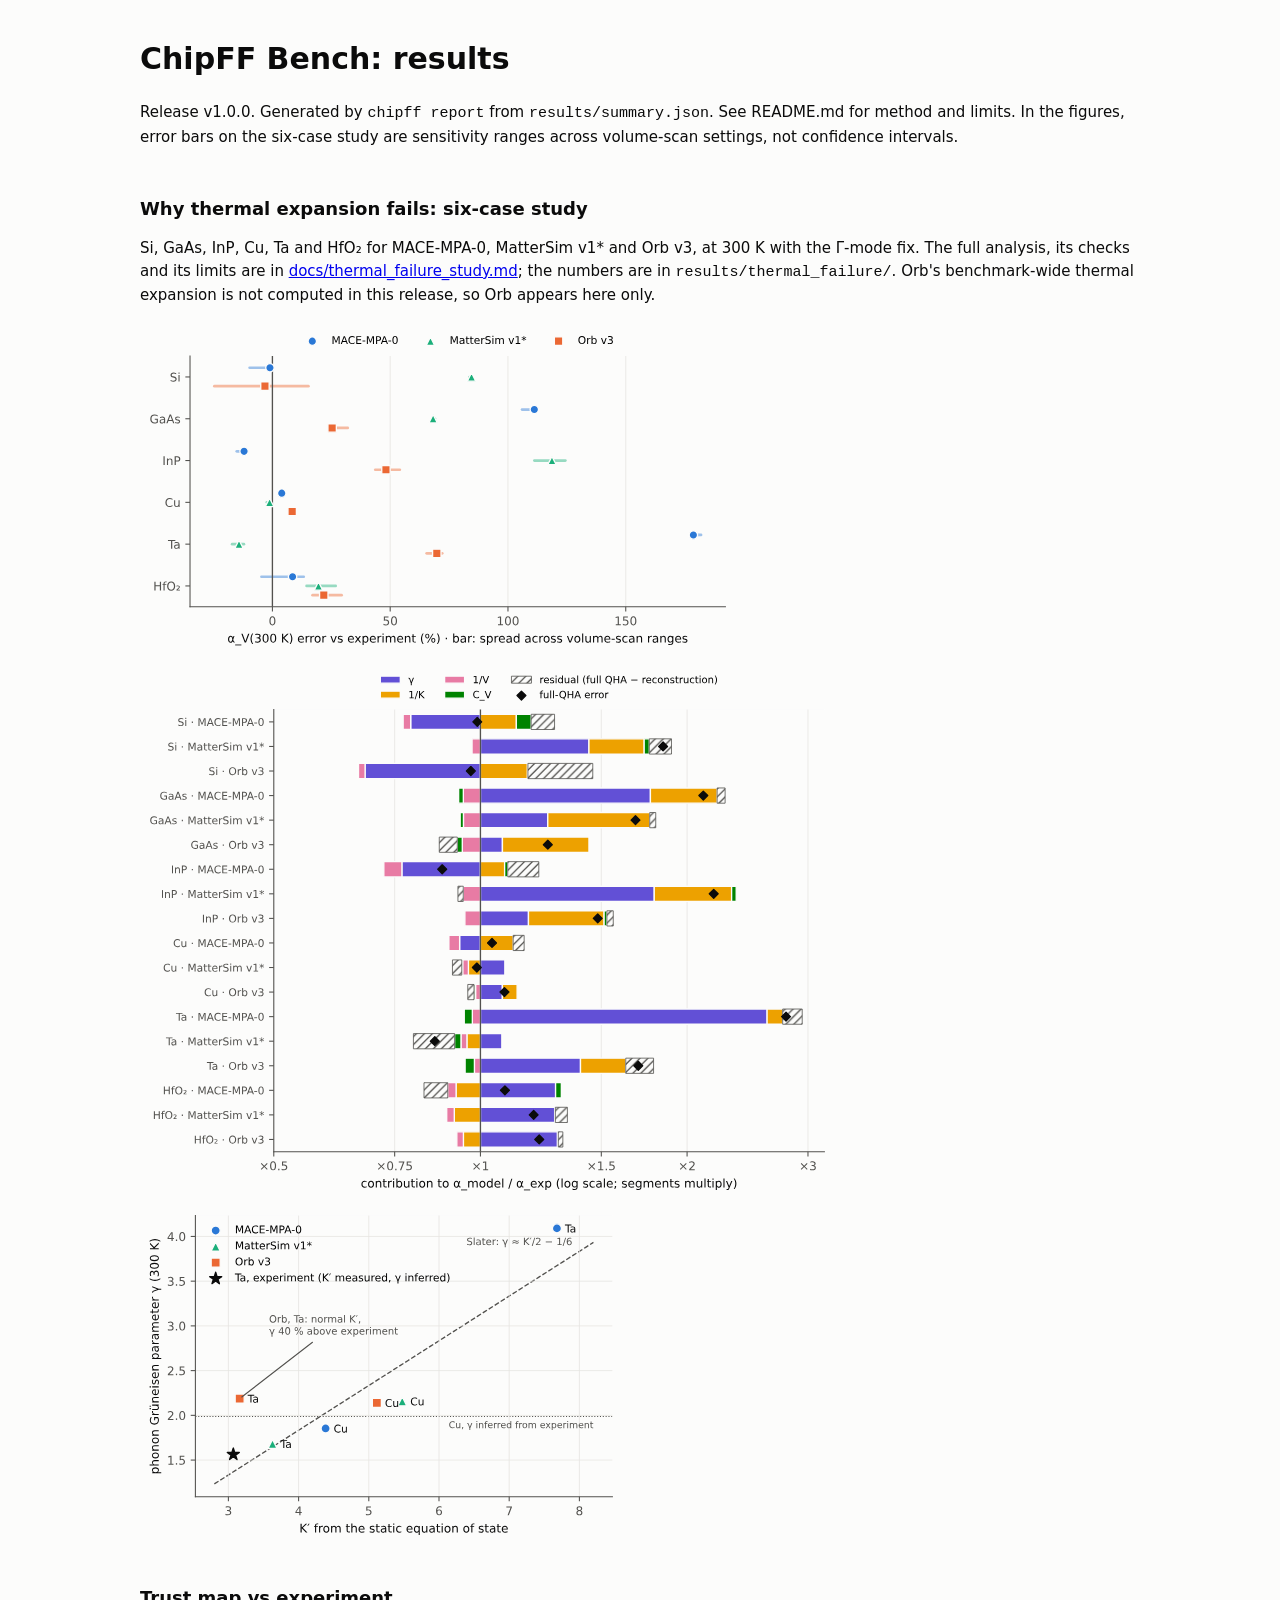
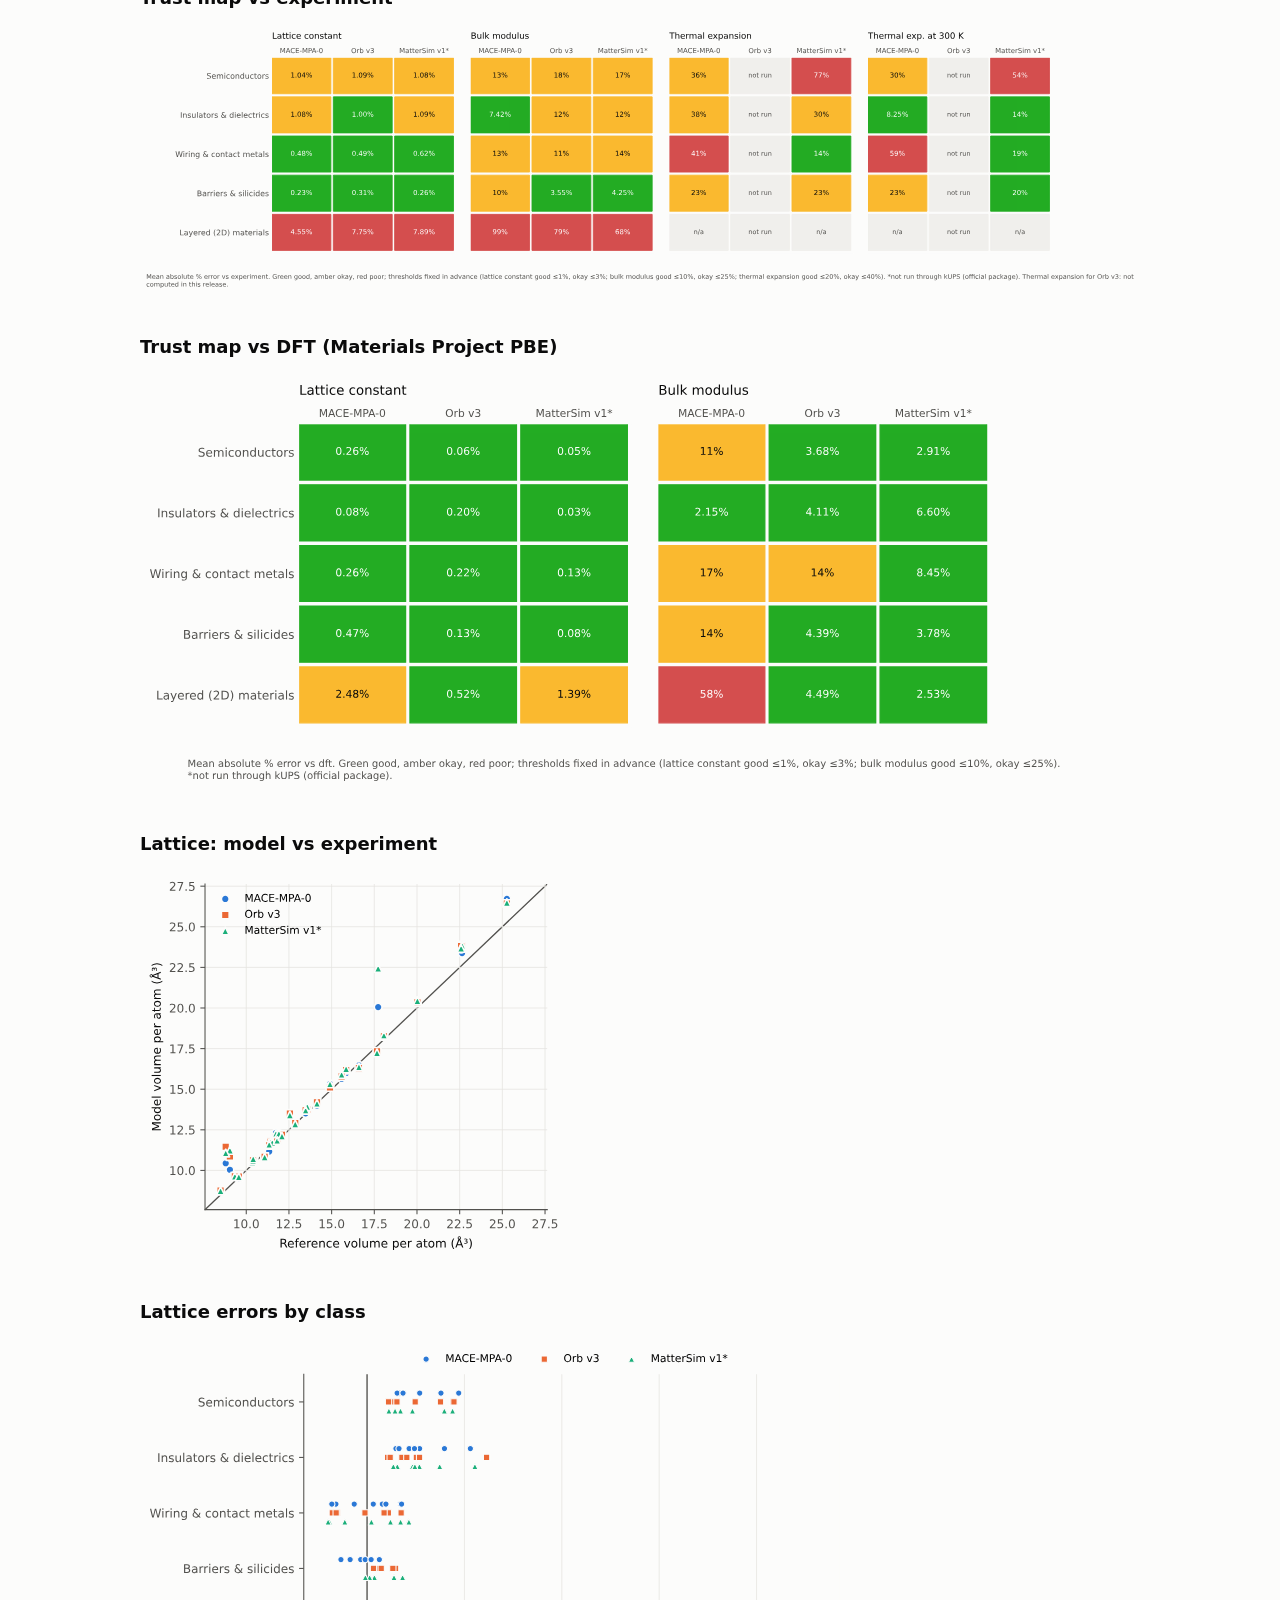
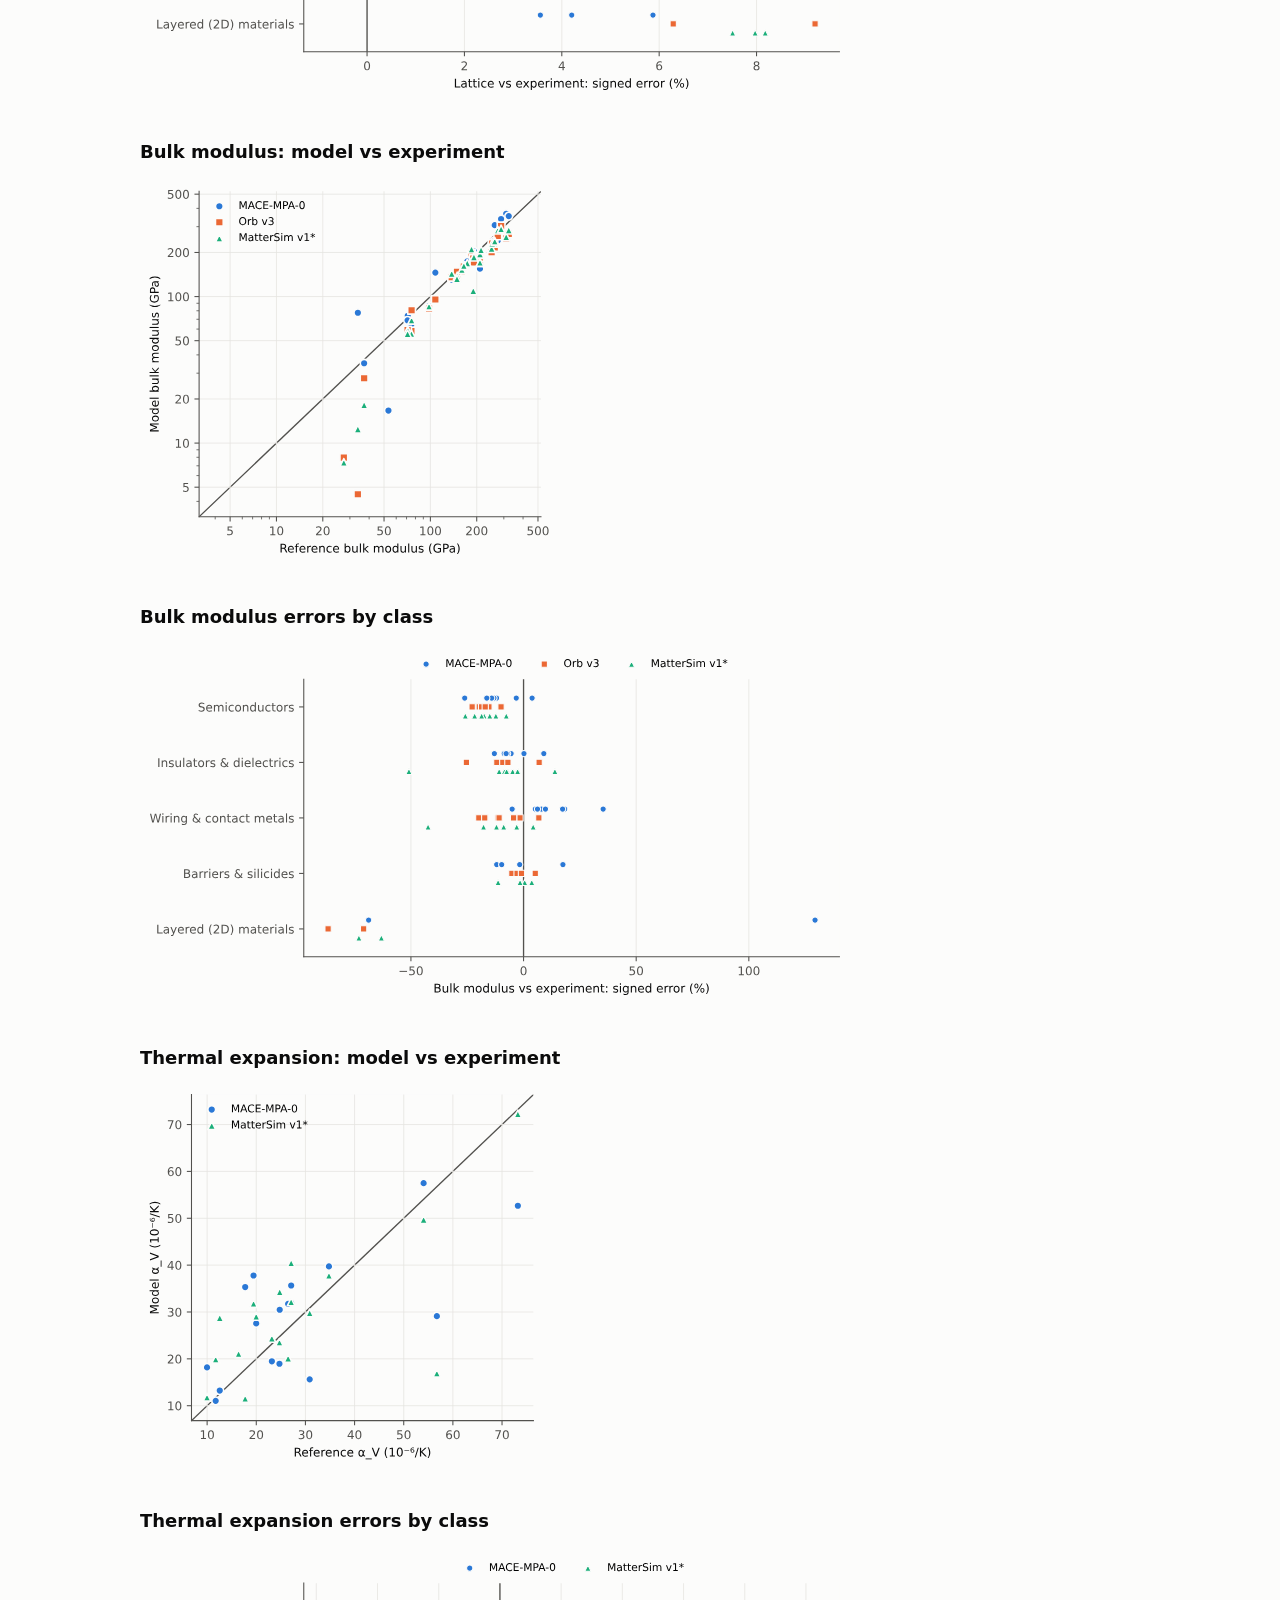
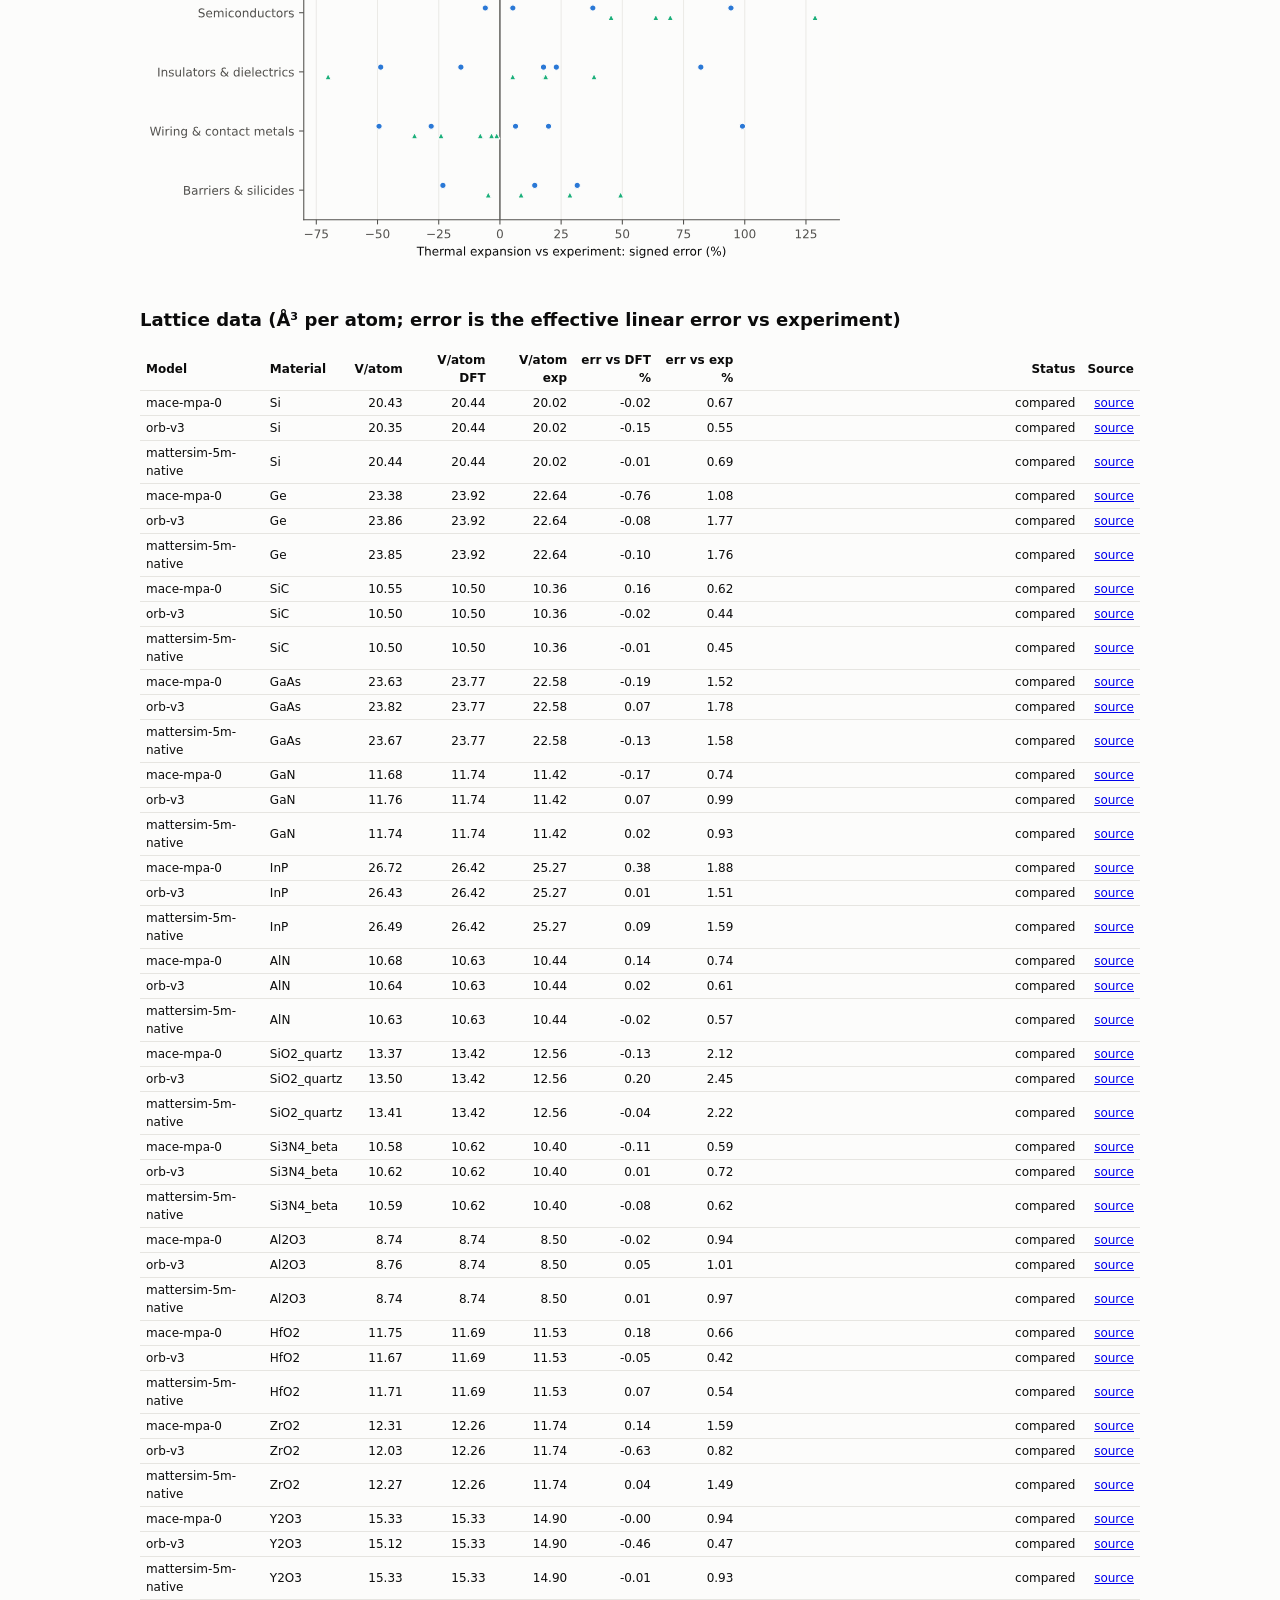
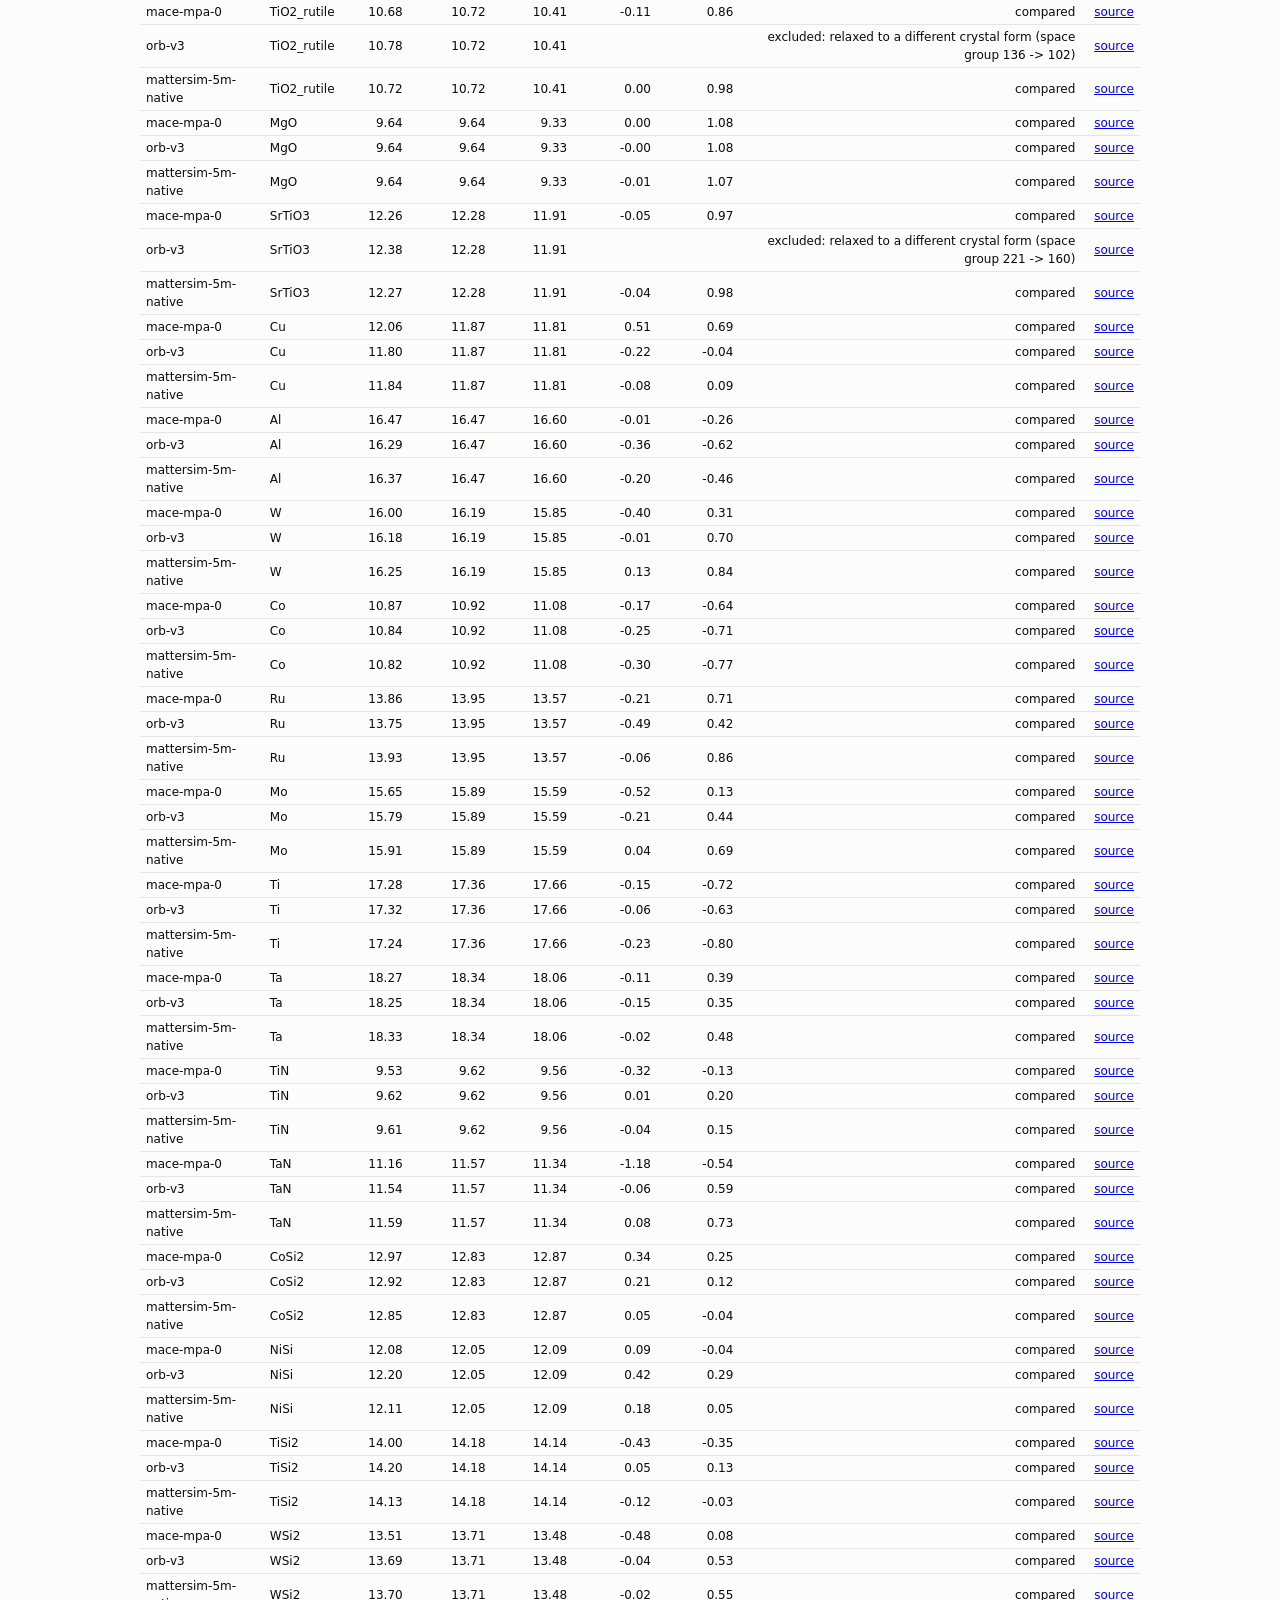
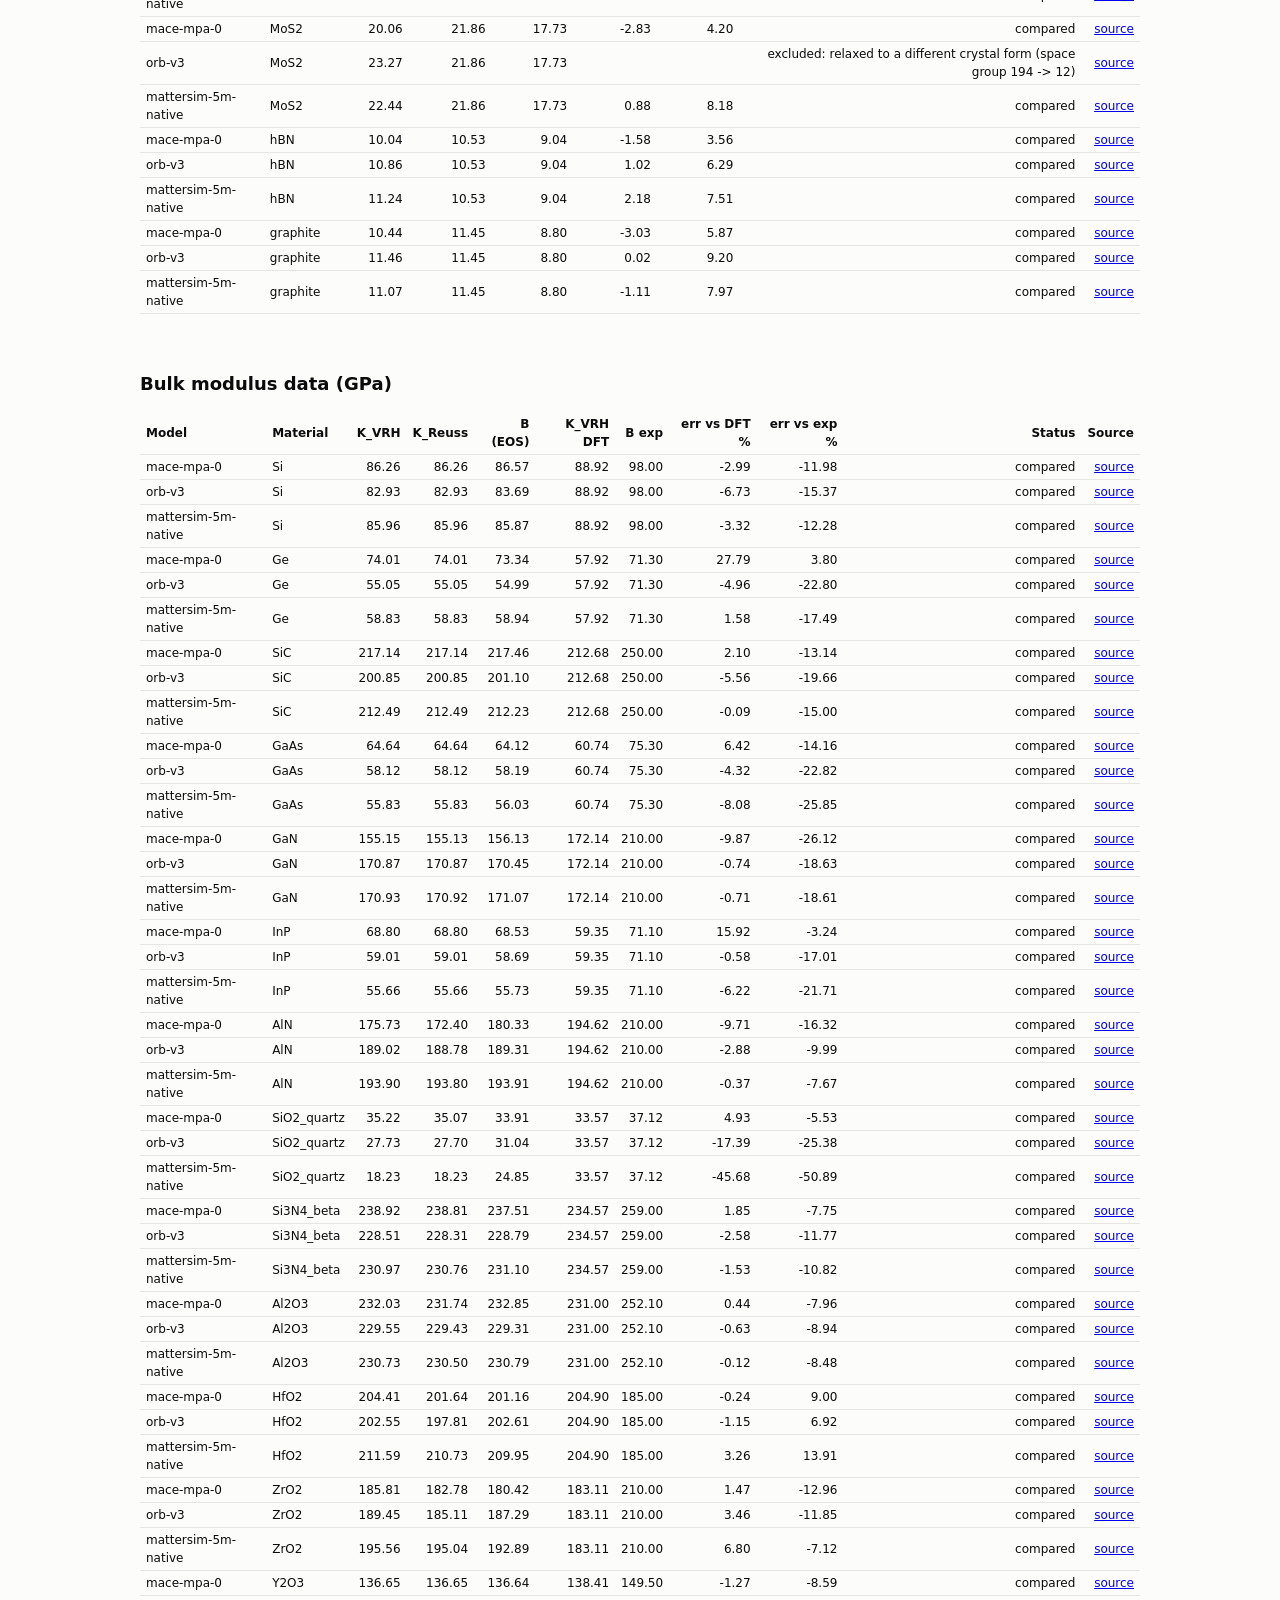
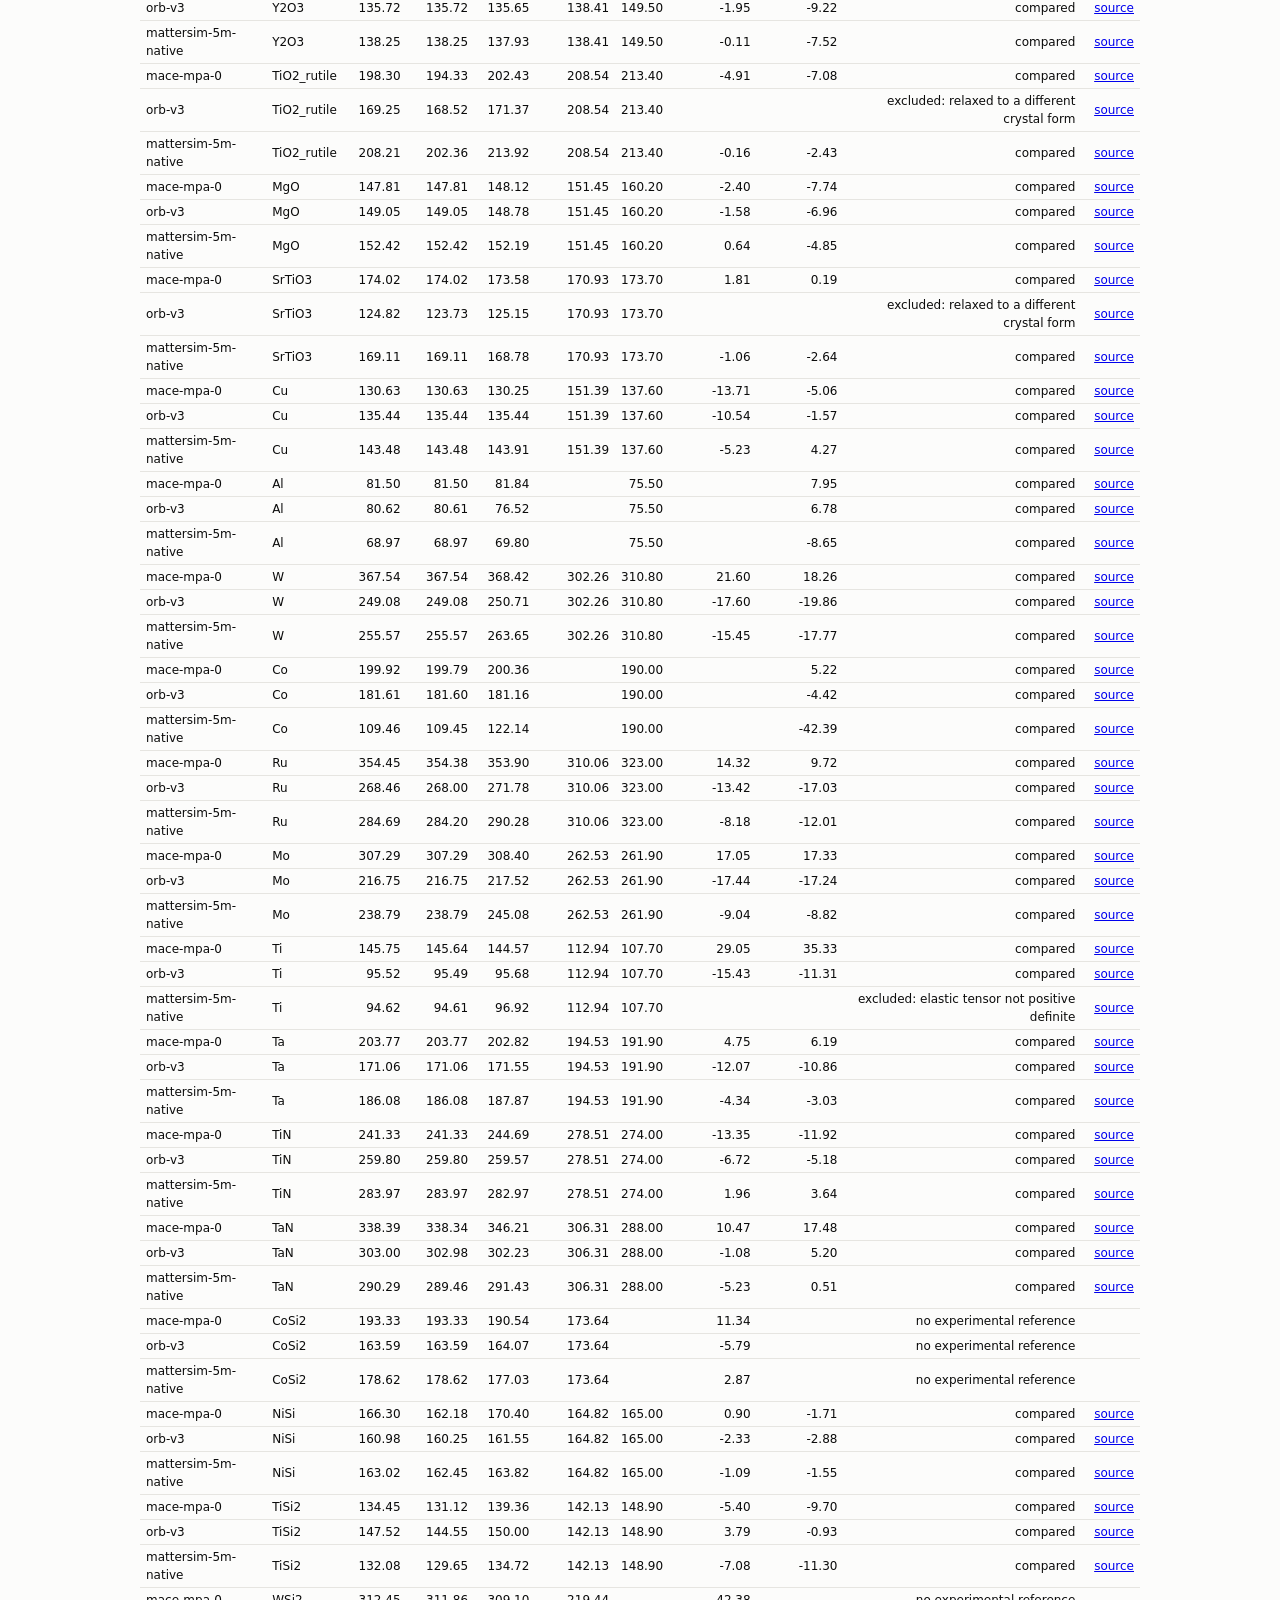
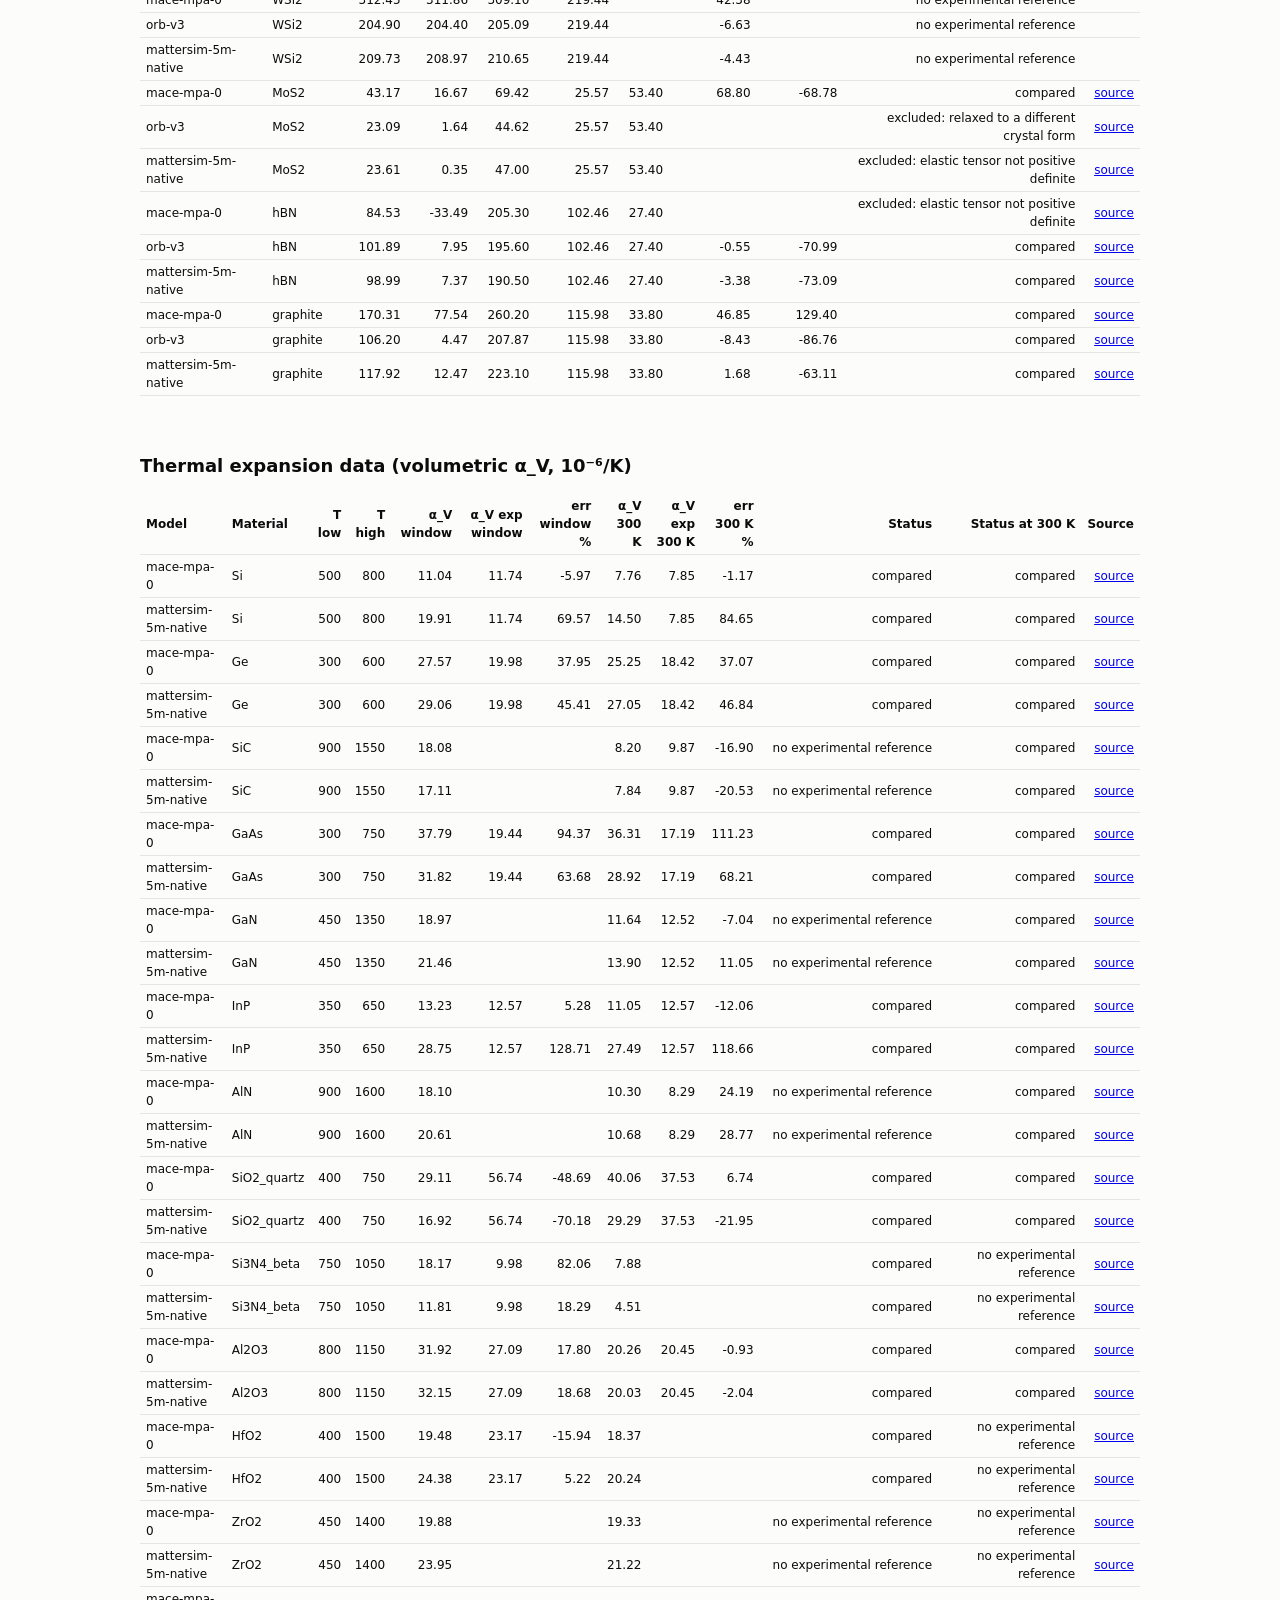
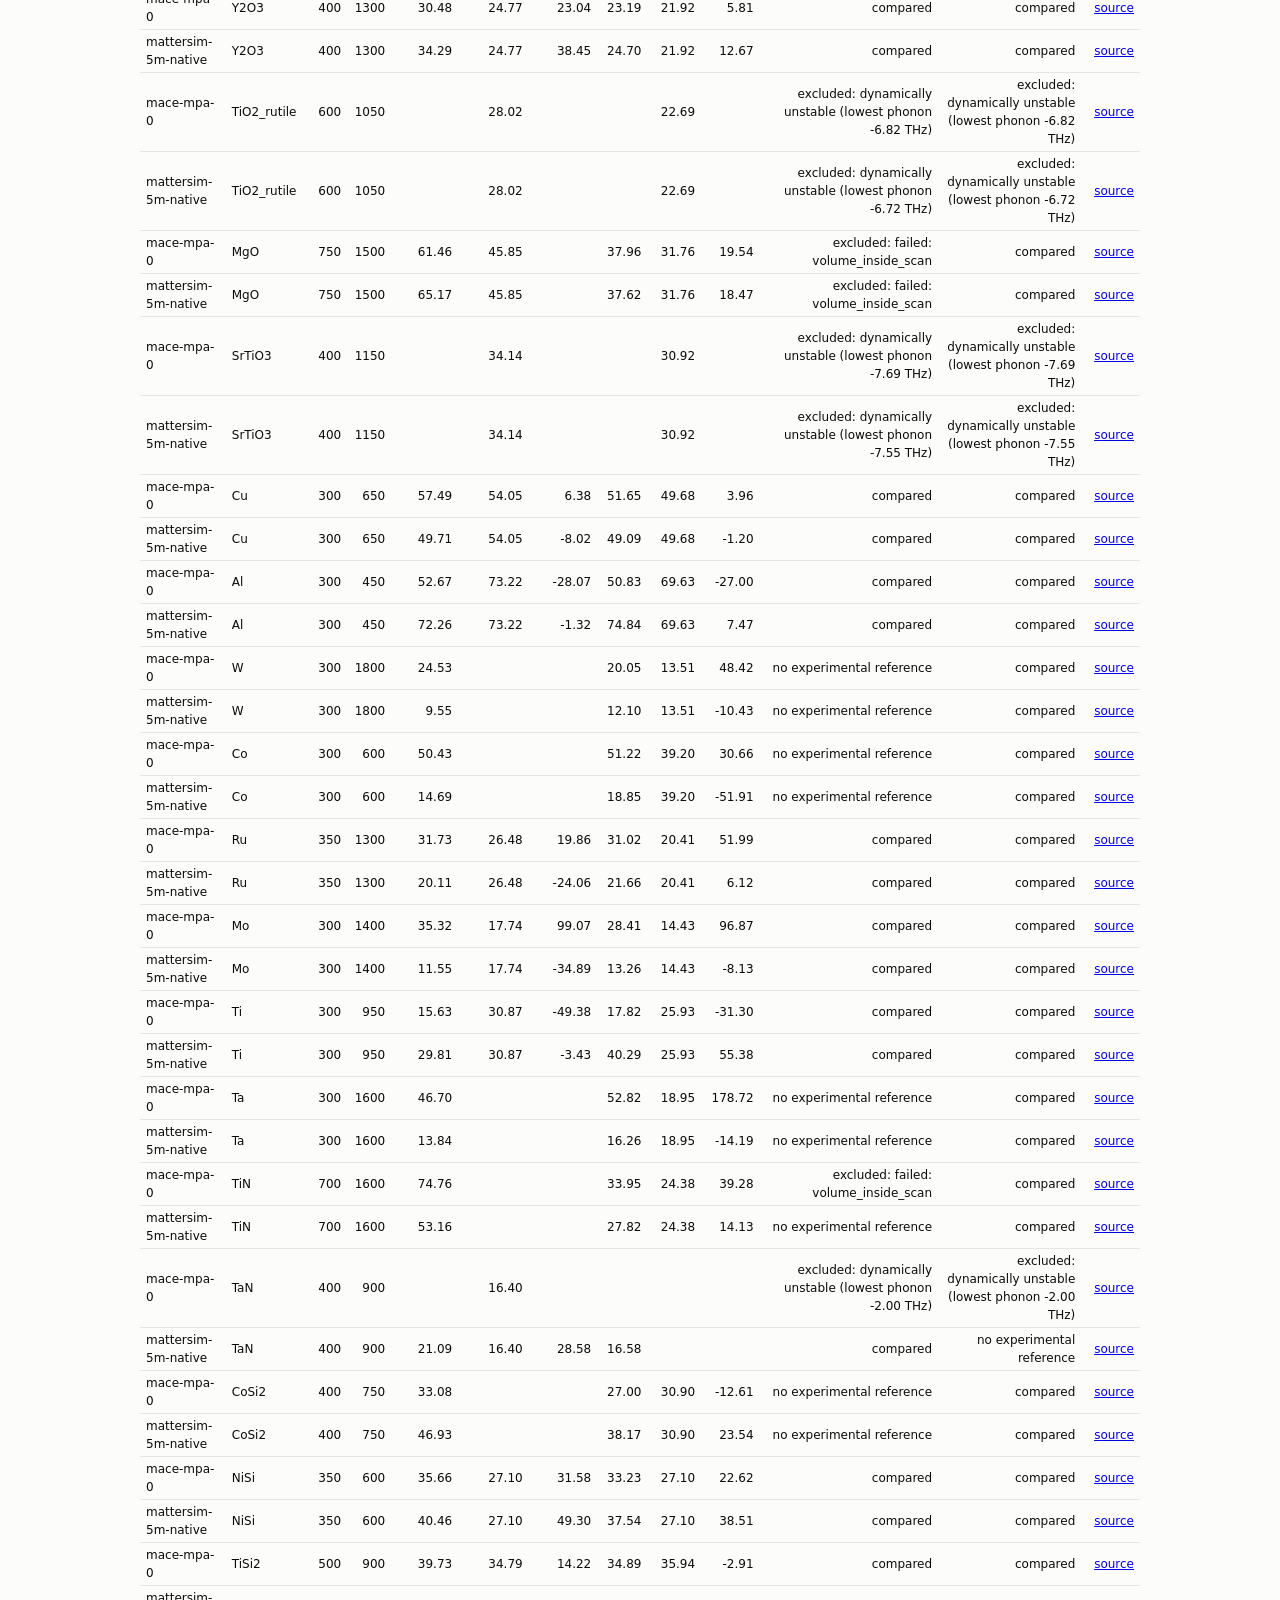
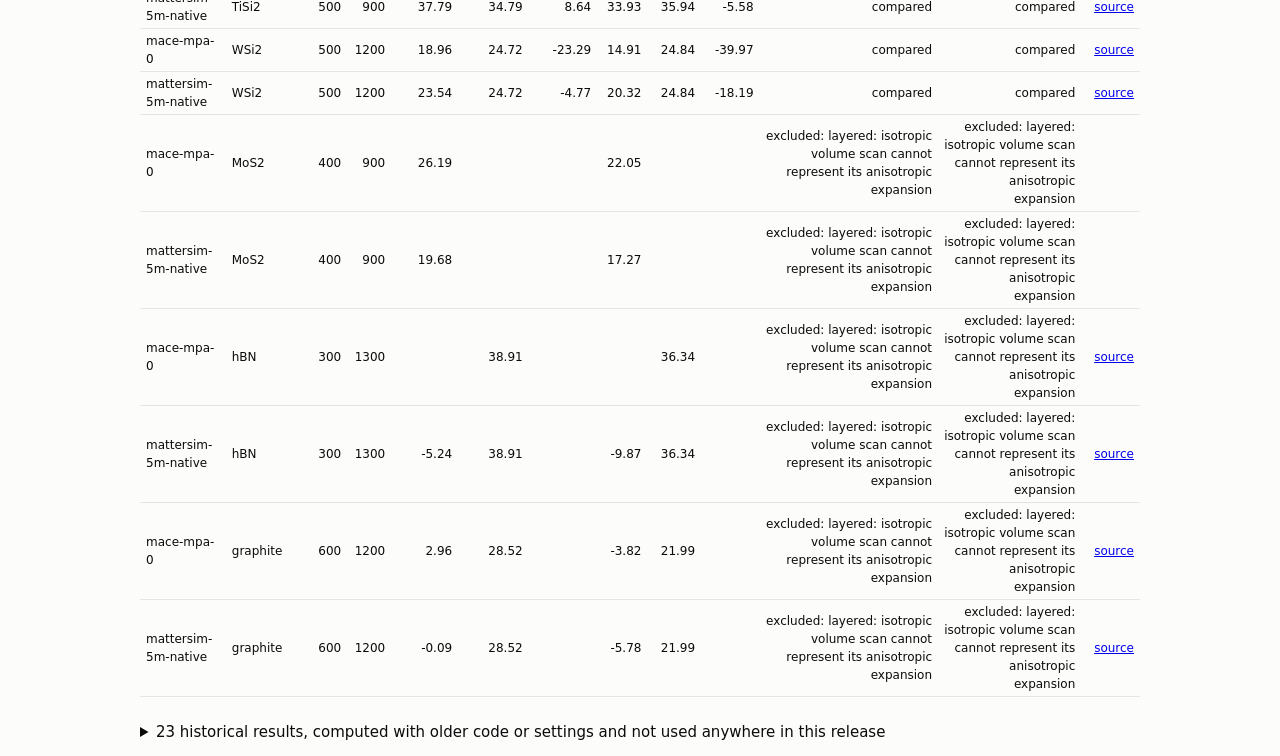
==== commit 7108913f: "Orb v3 Gamma-fixed QHA on 22 core materials; evaluate the pre-registered hypotheses Results go in re" ====
--- a/report/index.html
+++ b/report/index.html
@@ -1,12 +1,12 @@
 <!doctype html><html lang="en"><head><meta charset="utf-8"><meta name="viewport" content="width=device-width,initial-scale=1">
-<title>BeyondStructure Bench results</title><style>
+<title>ChipFF Bench results</title><style>
 body{font:15px/1.5 system-ui,sans-serif;max-width:1000px;margin:0 auto;padding:16px;color:#0b0b0b;background:#fcfcfb}
 img{max-width:100%;height:auto} table{border-collapse:collapse;font-size:12px;width:100%;margin:8px 0 24px}
 td,th{border-bottom:1px solid #e6e5e1;padding:3px 6px;text-align:right} td:nth-child(-n+2),th:nth-child(-n+2){text-align:left}
 h2{margin-top:32px;font-size:18px} .wrap{overflow-x:auto}</style></head><body>
-<h1>BeyondStructure Bench: results</h1>
+<h1>ChipFF Bench: results</h1>
 <p>Release v1.0.0. Generated by <code>chipff report</code> from <code>results/summary.json</code>. See README.md for
 method and limits. In the figures, error bars on the six-case study are sensitivity ranges across volume-scan settings,
 not confidence intervals.</p>
-<div class='wrap'><h2>Why thermal expansion fails: six-case study</h2><p>Si, GaAs, InP, Cu, Ta and HfO₂ for MACE-MPA-0, MatterSim v1* and Orb v3, at 300 K with the Γ-mode fix. The full analysis, its checks and its limits are in <a href='../docs/thermal_failure_study.md'>docs/thermal_failure_study.md</a>; the numbers are in <code>results/thermal_failure/</code>. Orb's benchmark-wide thermal expansion is not computed in this release, so Orb appears here only.</p><img src='figures/study_errors.svg' alt='Thermal-expansion error by material and model'><img src='figures/study_ingredients.svg' alt='Ingredients of the thermal-expansion error'><img src='figures/study_kprime.svg' alt='Static K-prime against the phonon Grüneisen parameter'></div><div class='wrap'><h2>Trust map vs experiment</h2><img src='figures/trust_map_experiment.svg' alt='Trust map vs experiment'></div><div class='wrap'><h2>Trust map vs DFT (Materials Project PBE)</h2><img src='figures/trust_map_dft.svg' alt='Trust map vs DFT (Materials Project PBE)'></div><div class='wrap'><h2>Lattice: model vs experiment</h2><img src='figures/parity_lattice_exp.svg' alt='Lattice: model vs experiment'></div><div class='wrap'><h2>Lattice errors by class</h2><img src='figures/signed_lattice_exp.svg' alt='Lattice errors by class'></div><div class='wrap'><h2>Bulk modulus: model vs experiment</h2><img src='figures/parity_bulk_exp.svg' alt='Bulk modulus: model vs experiment'></div><div class='wrap'><h2>Bulk modulus errors by class</h2><img src='figures/signed_bulk_exp.svg' alt='Bulk modulus errors by class'></div><div class='wrap'><h2>Thermal expansion: model vs experiment</h2><img src='figures/parity_cte_exp.svg' alt='Thermal expansion: model vs experiment'></div><div class='wrap'><h2>Thermal expansion errors by class</h2><img src='figures/signed_cte_exp.svg' alt='Thermal expansion errors by class'></div><div class='wrap'><h2>Lattice data (Å³ per atom; error is the effective linear error vs experiment)</h2><table><thead><tr><th>Model</th><th>Material</th><th>V/atom</th><th>V/atom DFT</th><th>V/atom exp</th><th>err vs DFT %</th><th>err vs exp %</th><th>Status</th><th>Source</th></tr></thead><tbody><tr><td>mace-mpa-0</td><td>Si</td><td>20.43</td><td>20.44</td><td>20.02</td><td>-0.02</td><td>0.67</td><td>compared</td><td><a href='https://physics.nist.gov/cuu/pdf/xray_2018.pdf'>source</a></td></tr><tr><td>orb-v3</td><td>Si</td><td>20.35</td><td>20.44</td><td>20.02</td><td>-0.15</td><td>0.55</td><td>compared</td><td><a href='https://physics.nist.gov/cuu/pdf/xray_2018.pdf'>source</a></td></tr><tr><td>mattersim-5m-native</td><td>Si</td><td>20.44</td><td>20.44</td><td>20.02</td><td>-0.01</td><td>0.69</td><td>compared</td><td><a href='https://physics.nist.gov/cuu/pdf/xray_2018.pdf'>source</a></td></tr><tr><td>mace-mpa-0</td><td>Ge</td><td>23.38</td><td>23.92</td><td>22.64</td><td>-0.76</td><td>1.08</td><td>compared</td><td><a href='http://www.ioffe.ru/SVA/NSM/Semicond/Ge/basic.html'>source</a></td></tr><tr><td>orb-v3</td><td>Ge</td><td>23.86</td><td>23.92</td><td>22.64</td><td>-0.08</td><td>1.77</td><td>compared</td><td><a href='http://www.ioffe.ru/SVA/NSM/Semicond/Ge/basic.html'>source</a></td></tr><tr><td>mattersim-5m-native</td><td>Ge</td><td>23.85</td><td>23.92</td><td>22.64</td><td>-0.10</td><td>1.76</td><td>compared</td><td><a href='http://www.ioffe.ru/SVA/NSM/Semicond/Ge/basic.html'>source</a></td></tr><tr><td>mace-mpa-0</td><td>SiC</td><td>10.55</td><td>10.50</td><td>10.36</td><td>0.16</td><td>0.62</td><td>compared</td><td><a href='http://www.ioffe.ru/SVA/NSM/Semicond/SiC/basic.html'>source</a></td></tr><tr><td>orb-v3</td><td>SiC</td><td>10.50</td><td>10.50</td><td>10.36</td><td>-0.02</td><td>0.44</td><td>compared</td><td><a href='http://www.ioffe.ru/SVA/NSM/Semicond/SiC/basic.html'>source</a></td></tr><tr><td>mattersim-5m-native</td><td>SiC</td><td>10.50</td><td>10.50</td><td>10.36</td><td>-0.01</td><td>0.45</td><td>compared</td><td><a href='http://www.ioffe.ru/SVA/NSM/Semicond/SiC/basic.html'>source</a></td></tr><tr><td>mace-mpa-0</td><td>GaAs</td><td>23.63</td><td>23.77</td><td>22.58</td><td>-0.19</td><td>1.52</td><td>compared</td><td><a href='http://www.ioffe.ru/SVA/NSM/Semicond/GaAs/basic.html'>source</a></td></tr><tr><td>orb-v3</td><td>GaAs</td><td>23.82</td><td>23.77</td><td>22.58</td><td>0.07</td><td>1.78</td><td>compared</td><td><a href='http://www.ioffe.ru/SVA/NSM/Semicond/GaAs/basic.html'>source</a></td></tr><tr><td>mattersim-5m-native</td><td>GaAs</td><td>23.67</td><td>23.77</td><td>22.58</td><td>-0.13</td><td>1.58</td><td>compared</td><td><a href='http://www.ioffe.ru/SVA/NSM/Semicond/GaAs/basic.html'>source</a></td></tr><tr><td>mace-mpa-0</td><td>GaN</td><td>11.68</td><td>11.74</td><td>11.42</td><td>-0.17</td><td>0.74</td><td>compared</td><td><a href='http://www.ioffe.ru/SVA/NSM/Semicond/GaN/basic.html'>source</a></td></tr><tr><td>orb-v3</td><td>GaN</td><td>11.76</td><td>11.74</td><td>11.42</td><td>0.07</td><td>0.99</td><td>compared</td><td><a href='http://www.ioffe.ru/SVA/NSM/Semicond/GaN/basic.html'>source</a></td></tr><tr><td>mattersim-5m-native</td><td>GaN</td><td>11.74</td><td>11.74</td><td>11.42</td><td>0.02</td><td>0.93</td><td>compared</td><td><a href='http://www.ioffe.ru/SVA/NSM/Semicond/GaN/basic.html'>source</a></td></tr><tr><td>mace-mpa-0</td><td>InP</td><td>26.72</td><td>26.42</td><td>25.27</td><td>0.38</td><td>1.88</td><td>compared</td><td><a href='http://www.ioffe.ru/SVA/NSM/Semicond/InP/basic.html'>source</a></td></tr><tr><td>orb-v3</td><td>InP</td><td>26.43</td><td>26.42</td><td>25.27</td><td>0.01</td><td>1.51</td><td>compared</td><td><a href='http://www.ioffe.ru/SVA/NSM/Semicond/InP/basic.html'>source</a></td></tr><tr><td>mattersim-5m-native</td><td>InP</td><td>26.49</td><td>26.42</td><td>25.27</td><td>0.09</td><td>1.59</td><td>compared</td><td><a href='http://www.ioffe.ru/SVA/NSM/Semicond/InP/basic.html'>source</a></td></tr><tr><td>mace-mpa-0</td><td>AlN</td><td>10.68</td><td>10.63</td><td>10.44</td><td>0.14</td><td>0.74</td><td>compared</td><td><a href='https://przyrbwn.icm.edu.pl/APP/PDF/114/a114z529.pdf'>source</a></td></tr><tr><td>orb-v3</td><td>AlN</td><td>10.64</td><td>10.63</td><td>10.44</td><td>0.02</td><td>0.61</td><td>compared</td><td><a href='https://przyrbwn.icm.edu.pl/APP/PDF/114/a114z529.pdf'>source</a></td></tr><tr><td>mattersim-5m-native</td><td>AlN</td><td>10.63</td><td>10.63</td><td>10.44</td><td>-0.02</td><td>0.57</td><td>compared</td><td><a href='https://przyrbwn.icm.edu.pl/APP/PDF/114/a114z529.pdf'>source</a></td></tr><tr><td>mace-mpa-0</td><td>SiO2_quartz</td><td>13.37</td><td>13.42</td><td>12.56</td><td>-0.13</td><td>2.12</td><td>compared</td><td><a href='https://pmc.ncbi.nlm.nih.gov/articles/PMC9348876/ (full text via Europe PMC); also https://arxiv.org/abs/1612.07049'>source</a></td></tr><tr><td>orb-v3</td><td>SiO2_quartz</td><td>13.50</td><td>13.42</td><td>12.56</td><td>0.20</td><td>2.45</td><td>compared</td><td><a href='https://pmc.ncbi.nlm.nih.gov/articles/PMC9348876/ (full text via Europe PMC); also https://arxiv.org/abs/1612.07049'>source</a></td></tr><tr><td>mattersim-5m-native</td><td>SiO2_quartz</td><td>13.41</td><td>13.42</td><td>12.56</td><td>-0.04</td><td>2.22</td><td>compared</td><td><a href='https://pmc.ncbi.nlm.nih.gov/articles/PMC9348876/ (full text via Europe PMC); also https://arxiv.org/abs/1612.07049'>source</a></td></tr><tr><td>mace-mpa-0</td><td>Si3N4_beta</td><td>10.58</td><td>10.62</td><td>10.40</td><td>-0.11</td><td>0.59</td><td>compared</td><td><a href='https://www.crystallography.net/cod/2102550.cif'>source</a></td></tr><tr><td>orb-v3</td><td>Si3N4_beta</td><td>10.62</td><td>10.62</td><td>10.40</td><td>0.01</td><td>0.72</td><td>compared</td><td><a href='https://www.crystallography.net/cod/2102550.cif'>source</a></td></tr><tr><td>mattersim-5m-native</td><td>Si3N4_beta</td><td>10.59</td><td>10.62</td><td>10.40</td><td>-0.08</td><td>0.62</td><td>compared</td><td><a href='https://www.crystallography.net/cod/2102550.cif'>source</a></td></tr><tr><td>mace-mpa-0</td><td>Al2O3</td><td>8.74</td><td>8.74</td><td>8.50</td><td>-0.02</td><td>0.94</td><td>compared</td><td><a href='https://tsapps.nist.gov/srmext/certificates/676a.pdf'>source</a></td></tr><tr><td>orb-v3</td><td>Al2O3</td><td>8.76</td><td>8.74</td><td>8.50</td><td>0.05</td><td>1.01</td><td>compared</td><td><a href='https://tsapps.nist.gov/srmext/certificates/676a.pdf'>source</a></td></tr><tr><td>mattersim-5m-native</td><td>Al2O3</td><td>8.74</td><td>8.74</td><td>8.50</td><td>0.01</td><td>0.97</td><td>compared</td><td><a href='https://tsapps.nist.gov/srmext/certificates/676a.pdf'>source</a></td></tr><tr><td>mace-mpa-0</td><td>HfO2</td><td>11.75</td><td>11.69</td><td>11.53</td><td>0.18</td><td>0.66</td><td>compared</td><td><a href='https://www.crystallography.net/cod/9013470.cif'>source</a></td></tr><tr><td>orb-v3</td><td>HfO2</td><td>11.67</td><td>11.69</td><td>11.53</td><td>-0.05</td><td>0.42</td><td>compared</td><td><a href='https://www.crystallography.net/cod/9013470.cif'>source</a></td></tr><tr><td>mattersim-5m-native</td><td>HfO2</td><td>11.71</td><td>11.69</td><td>11.53</td><td>0.07</td><td>0.54</td><td>compared</td><td><a href='https://www.crystallography.net/cod/9013470.cif'>source</a></td></tr><tr><td>mace-mpa-0</td><td>ZrO2</td><td>12.31</td><td>12.26</td><td>11.74</td><td>0.14</td><td>1.59</td><td>compared</td><td><a href='https://www.crystallography.net/cod/9016714.cif'>source</a></td></tr><tr><td>orb-v3</td><td>ZrO2</td><td>12.03</td><td>12.26</td><td>11.74</td><td>-0.63</td><td>0.82</td><td>compared</td><td><a href='https://www.crystallography.net/cod/9016714.cif'>source</a></td></tr><tr><td>mattersim-5m-native</td><td>ZrO2</td><td>12.27</td><td>12.26</td><td>11.74</td><td>0.04</td><td>1.49</td><td>compared</td><td><a href='https://www.crystallography.net/cod/9016714.cif'>source</a></td></tr><tr><td>mace-mpa-0</td><td>Y2O3</td><td>15.33</td><td>15.33</td><td>14.90</td><td>-0.00</td><td>0.94</td><td>compared</td><td><a href='https://www.crystallography.net/cod/1513300.cif'>source</a></td></tr><tr><td>orb-v3</td><td>Y2O3</td><td>15.12</td><td>15.33</td><td>14.90</td><td>-0.46</td><td>0.47</td><td>compared</td><td><a href='https://www.crystallography.net/cod/1513300.cif'>source</a></td></tr><tr><td>mattersim-5m-native</td><td>Y2O3</td><td>15.33</td><td>15.33</td><td>14.90</td><td>-0.01</td><td>0.93</td><td>compared</td><td><a href='https://www.crystallography.net/cod/1513300.cif'>source</a></td></tr><tr><td>mace-mpa-0</td><td>TiO2_rutile</td><td>10.68</td><td>10.72</td><td>10.41</td><td>-0.11</td><td>0.86</td><td>compared</td><td><a href='https://tsapps.nist.gov/srmext/certificates/674b.pdf'>source</a></td></tr><tr><td>orb-v3</td><td>TiO2_rutile</td><td>10.78</td><td>10.72</td><td>10.41</td><td></td><td></td><td>excluded: relaxed to a different crystal form (space group 136 -&gt; 102)</td><td><a href='https://tsapps.nist.gov/srmext/certificates/674b.pdf'>source</a></td></tr><tr><td>mattersim-5m-native</td><td>TiO2_rutile</td><td>10.72</td><td>10.72</td><td>10.41</td><td>0.00</td><td>0.98</td><td>compared</td><td><a href='https://tsapps.nist.gov/srmext/certificates/674b.pdf'>source</a></td></tr><tr><td>mace-mpa-0</td><td>MgO</td><td>9.64</td><td>9.64</td><td>9.33</td><td>0.00</td><td>1.08</td><td>compared</td><td><a href='https://www.crystallography.net/cod/9006456.cif'>source</a></td></tr><tr><td>orb-v3</td><td>MgO</td><td>9.64</td><td>9.64</td><td>9.33</td><td>-0.00</td><td>1.08</td><td>compared</td><td><a href='https://www.crystallography.net/cod/9006456.cif'>source</a></td></tr><tr><td>mattersim-5m-native</td><td>MgO</td><td>9.64</td><td>9.64</td><td>9.33</td><td>-0.01</td><td>1.07</td><td>compared</td><td><a href='https://www.crystallography.net/cod/9006456.cif'>source</a></td></tr><tr><td>mace-mpa-0</td><td>SrTiO3</td><td>12.26</td><td>12.28</td><td>11.91</td><td>-0.05</td><td>0.97</td><td>compared</td><td><a href='https://www.crystallography.net/cod/9006864.cif'>source</a></td></tr><tr><td>orb-v3</td><td>SrTiO3</td><td>12.38</td><td>12.28</td><td>11.91</td><td></td><td></td><td>excluded: relaxed to a different crystal form (space group 221 -&gt; 160)</td><td><a href='https://www.crystallography.net/cod/9006864.cif'>source</a></td></tr><tr><td>mattersim-5m-native</td><td>SrTiO3</td><td>12.27</td><td>12.28</td><td>11.91</td><td>-0.04</td><td>0.98</td><td>compared</td><td><a href='https://www.crystallography.net/cod/9006864.cif'>source</a></td></tr><tr><td>mace-mpa-0</td><td>Cu</td><td>12.06</td><td>11.87</td><td>11.81</td><td>0.51</td><td>0.69</td><td>compared</td><td><a href='https://nvlpubs.nist.gov/nistpubs/Legacy/circ/nbscircular539v1.pdf'>source</a></td></tr><tr><td>orb-v3</td><td>Cu</td><td>11.80</td><td>11.87</td><td>11.81</td><td>-0.22</td><td>-0.04</td><td>compared</td><td><a href='https://nvlpubs.nist.gov/nistpubs/Legacy/circ/nbscircular539v1.pdf'>source</a></td></tr><tr><td>mattersim-5m-native</td><td>Cu</td><td>11.84</td><td>11.87</td><td>11.81</td><td>-0.08</td><td>0.09</td><td>compared</td><td><a href='https://nvlpubs.nist.gov/nistpubs/Legacy/circ/nbscircular539v1.pdf'>source</a></td></tr><tr><td>mace-mpa-0</td><td>Al</td><td>16.47</td><td>16.47</td><td>16.60</td><td>-0.01</td><td>-0.26</td><td>compared</td><td><a href='https://nvlpubs.nist.gov/nistpubs/Legacy/circ/nbscircular539v1.pdf'>source</a></td></tr><tr><td>orb-v3</td><td>Al</td><td>16.29</td><td>16.47</td><td>16.60</td><td>-0.36</td><td>-0.62</td><td>compared</td><td><a href='https://nvlpubs.nist.gov/nistpubs/Legacy/circ/nbscircular539v1.pdf'>source</a></td></tr><tr><td>mattersim-5m-native</td><td>Al</td><td>16.37</td><td>16.47</td><td>16.60</td><td>-0.20</td><td>-0.46</td><td>compared</td><td><a href='https://nvlpubs.nist.gov/nistpubs/Legacy/circ/nbscircular539v1.pdf'>source</a></td></tr><tr><td>mace-mpa-0</td><td>W</td><td>16.00</td><td>16.19</td><td>15.85</td><td>-0.40</td><td>0.31</td><td>compared</td><td><a href='https://nvlpubs.nist.gov/nistpubs/Legacy/circ/nbscircular539v1.pdf'>source</a></td></tr><tr><td>orb-v3</td><td>W</td><td>16.18</td><td>16.19</td><td>15.85</td><td>-0.01</td><td>0.70</td><td>compared</td><td><a href='https://nvlpubs.nist.gov/nistpubs/Legacy/circ/nbscircular539v1.pdf'>source</a></td></tr><tr><td>mattersim-5m-native</td><td>W</td><td>16.25</td><td>16.19</td><td>15.85</td><td>0.13</td><td>0.84</td><td>compared</td><td><a href='https://nvlpubs.nist.gov/nistpubs/Legacy/circ/nbscircular539v1.pdf'>source</a></td></tr><tr><td>mace-mpa-0</td><td>Co</td><td>10.87</td><td>10.92</td><td>11.08</td><td>-0.17</td><td>-0.64</td><td>compared</td><td><a href='https://en.wikipedia.org/wiki/Cobalt'>source</a></td></tr><tr><td>orb-v3</td><td>Co</td><td>10.84</td><td>10.92</td><td>11.08</td><td>-0.25</td><td>-0.71</td><td>compared</td><td><a href='https://en.wikipedia.org/wiki/Cobalt'>source</a></td></tr><tr><td>mattersim-5m-native</td><td>Co</td><td>10.82</td><td>10.92</td><td>11.08</td><td>-0.30</td><td>-0.77</td><td>compared</td><td><a href='https://en.wikipedia.org/wiki/Cobalt'>source</a></td></tr><tr><td>mace-mpa-0</td><td>Ru</td><td>13.86</td><td>13.95</td><td>13.57</td><td>-0.21</td><td>0.71</td><td>compared</td><td><a href='https://technology.matthey.com/content/journals/10.1595/147106713X665030'>source</a></td></tr><tr><td>orb-v3</td><td>Ru</td><td>13.75</td><td>13.95</td><td>13.57</td><td>-0.49</td><td>0.42</td><td>compared</td><td><a href='https://technology.matthey.com/content/journals/10.1595/147106713X665030'>source</a></td></tr><tr><td>mattersim-5m-native</td><td>Ru</td><td>13.93</td><td>13.95</td><td>13.57</td><td>-0.06</td><td>0.86</td><td>compared</td><td><a href='https://technology.matthey.com/content/journals/10.1595/147106713X665030'>source</a></td></tr><tr><td>mace-mpa-0</td><td>Mo</td><td>15.65</td><td>15.89</td><td>15.59</td><td>-0.52</td><td>0.13</td><td>compared</td><td><a href='https://nvlpubs.nist.gov/nistpubs/Legacy/circ/nbscircular539v1.pdf'>source</a></td></tr><tr><td>orb-v3</td><td>Mo</td><td>15.79</td><td>15.89</td><td>15.59</td><td>-0.21</td><td>0.44</td><td>compared</td><td><a href='https://nvlpubs.nist.gov/nistpubs/Legacy/circ/nbscircular539v1.pdf'>source</a></td></tr><tr><td>mattersim-5m-native</td><td>Mo</td><td>15.91</td><td>15.89</td><td>15.59</td><td>0.04</td><td>0.69</td><td>compared</td><td><a href='https://nvlpubs.nist.gov/nistpubs/Legacy/circ/nbscircular539v1.pdf'>source</a></td></tr><tr><td>mace-mpa-0</td><td>Ti</td><td>17.28</td><td>17.36</td><td>17.66</td><td>-0.15</td><td>-0.72</td><td>compared</td><td><a href='https://nvlpubs.nist.gov/nistpubs/Legacy/circ/nbscircular539v3.pdf'>source</a></td></tr><tr><td>orb-v3</td><td>Ti</td><td>17.32</td><td>17.36</td><td>17.66</td><td>-0.06</td><td>-0.63</td><td>compared</td><td><a href='https://nvlpubs.nist.gov/nistpubs/Legacy/circ/nbscircular539v3.pdf'>source</a></td></tr><tr><td>mattersim-5m-native</td><td>Ti</td><td>17.24</td><td>17.36</td><td>17.66</td><td>-0.23</td><td>-0.80</td><td>compared</td><td><a href='https://nvlpubs.nist.gov/nistpubs/Legacy/circ/nbscircular539v3.pdf'>source</a></td></tr><tr><td>mace-mpa-0</td><td>Ta</td><td>18.27</td><td>18.34</td><td>18.06</td><td>-0.11</td><td>0.39</td><td>compared</td><td><a href='https://nvlpubs.nist.gov/nistpubs/Legacy/circ/nbscircular539v1.pdf'>source</a></td></tr><tr><td>orb-v3</td><td>Ta</td><td>18.25</td><td>18.34</td><td>18.06</td><td>-0.15</td><td>0.35</td><td>compared</td><td><a href='https://nvlpubs.nist.gov/nistpubs/Legacy/circ/nbscircular539v1.pdf'>source</a></td></tr><tr><td>mattersim-5m-native</td><td>Ta</td><td>18.33</td><td>18.34</td><td>18.06</td><td>-0.02</td><td>0.48</td><td>compared</td><td><a href='https://nvlpubs.nist.gov/nistpubs/Legacy/circ/nbscircular539v1.pdf'>source</a></td></tr><tr><td>mace-mpa-0</td><td>TiN</td><td>9.53</td><td>9.62</td><td>9.56</td><td>-0.32</td><td>-0.13</td><td>compared</td><td><a href='https://doi.org/10.1029/2020JB020074'>source</a></td></tr><tr><td>orb-v3</td><td>TiN</td><td>9.62</td><td>9.62</td><td>9.56</td><td>0.01</td><td>0.20</td><td>compared</td><td><a href='https://doi.org/10.1029/2020JB020074'>source</a></td></tr><tr><td>mattersim-5m-native</td><td>TiN</td><td>9.61</td><td>9.62</td><td>9.56</td><td>-0.04</td><td>0.15</td><td>compared</td><td><a href='https://doi.org/10.1029/2020JB020074'>source</a></td></tr><tr><td>mace-mpa-0</td><td>TaN</td><td>11.16</td><td>11.57</td><td>11.34</td><td>-1.18</td><td>-0.54</td><td>compared</td><td><a href='https://www.crystallography.net/cod/2106407.cif'>source</a></td></tr><tr><td>orb-v3</td><td>TaN</td><td>11.54</td><td>11.57</td><td>11.34</td><td>-0.06</td><td>0.59</td><td>compared</td><td><a href='https://www.crystallography.net/cod/2106407.cif'>source</a></td></tr><tr><td>mattersim-5m-native</td><td>TaN</td><td>11.59</td><td>11.57</td><td>11.34</td><td>0.08</td><td>0.73</td><td>compared</td><td><a href='https://www.crystallography.net/cod/2106407.cif'>source</a></td></tr><tr><td>mace-mpa-0</td><td>CoSi2</td><td>12.97</td><td>12.83</td><td>12.87</td><td>0.34</td><td>0.25</td><td>compared</td><td><a href='https://www.crystallography.net/cod/1008148.cif'>source</a></td></tr><tr><td>orb-v3</td><td>CoSi2</td><td>12.92</td><td>12.83</td><td>12.87</td><td>0.21</td><td>0.12</td><td>compared</td><td><a href='https://www.crystallography.net/cod/1008148.cif'>source</a></td></tr><tr><td>mattersim-5m-native</td><td>CoSi2</td><td>12.85</td><td>12.83</td><td>12.87</td><td>0.05</td><td>-0.04</td><td>compared</td><td><a href='https://www.crystallography.net/cod/1008148.cif'>source</a></td></tr><tr><td>mace-mpa-0</td><td>NiSi</td><td>12.08</td><td>12.05</td><td>12.09</td><td>0.09</td><td>-0.04</td><td>compared</td><td><a href='https://www.crystallography.net/cod/1532040.cif'>source</a></td></tr><tr><td>orb-v3</td><td>NiSi</td><td>12.20</td><td>12.05</td><td>12.09</td><td>0.42</td><td>0.29</td><td>compared</td><td><a href='https://www.crystallography.net/cod/1532040.cif'>source</a></td></tr><tr><td>mattersim-5m-native</td><td>NiSi</td><td>12.11</td><td>12.05</td><td>12.09</td><td>0.18</td><td>0.05</td><td>compared</td><td><a href='https://www.crystallography.net/cod/1532040.cif'>source</a></td></tr><tr><td>mace-mpa-0</td><td>TiSi2</td><td>14.00</td><td>14.18</td><td>14.14</td><td>-0.43</td><td>-0.35</td><td>compared</td><td><a href='https://www.crystallography.net/cod/1532210.cif'>source</a></td></tr><tr><td>orb-v3</td><td>TiSi2</td><td>14.20</td><td>14.18</td><td>14.14</td><td>0.05</td><td>0.13</td><td>compared</td><td><a href='https://www.crystallography.net/cod/1532210.cif'>source</a></td></tr><tr><td>mattersim-5m-native</td><td>TiSi2</td><td>14.13</td><td>14.18</td><td>14.14</td><td>-0.12</td><td>-0.03</td><td>compared</td><td><a href='https://www.crystallography.net/cod/1532210.cif'>source</a></td></tr><tr><td>mace-mpa-0</td><td>WSi2</td><td>13.51</td><td>13.71</td><td>13.48</td><td>-0.48</td><td>0.08</td><td>compared</td><td><a href='https://www.crystallography.net/cod/1532195.cif'>source</a></td></tr><tr><td>orb-v3</td><td>WSi2</td><td>13.69</td><td>13.71</td><td>13.48</td><td>-0.04</td><td>0.53</td><td>compared</td><td><a href='https://www.crystallography.net/cod/1532195.cif'>source</a></td></tr><tr><td>mattersim-5m-native</td><td>WSi2</td><td>13.70</td><td>13.71</td><td>13.48</td><td>-0.02</td><td>0.55</td><td>compared</td><td><a href='https://www.crystallography.net/cod/1532195.cif'>source</a></td></tr><tr><td>mace-mpa-0</td><td>MoS2</td><td>20.06</td><td>21.86</td><td>17.73</td><td>-2.83</td><td>4.20</td><td>compared</td><td><a href='https://nvlpubs.nist.gov/nistpubs/Legacy/circ/nbscircular539v5.pdf'>source</a></td></tr><tr><td>orb-v3</td><td>MoS2</td><td>23.27</td><td>21.86</td><td>17.73</td><td></td><td></td><td>excluded: relaxed to a different crystal form (space group 194 -&gt; 12)</td><td><a href='https://nvlpubs.nist.gov/nistpubs/Legacy/circ/nbscircular539v5.pdf'>source</a></td></tr><tr><td>mattersim-5m-native</td><td>MoS2</td><td>22.44</td><td>21.86</td><td>17.73</td><td>0.88</td><td>8.18</td><td>compared</td><td><a href='https://nvlpubs.nist.gov/nistpubs/Legacy/circ/nbscircular539v5.pdf'>source</a></td></tr><tr><td>mace-mpa-0</td><td>hBN</td><td>10.04</td><td>10.53</td><td>9.04</td><td>-1.58</td><td>3.56</td><td>compared</td><td><a href='http://www.ioffe.ru/SVA/NSM/Semicond/BN/basic.html'>source</a></td></tr><tr><td>orb-v3</td><td>hBN</td><td>10.86</td><td>10.53</td><td>9.04</td><td>1.02</td><td>6.29</td><td>compared</td><td><a href='http://www.ioffe.ru/SVA/NSM/Semicond/BN/basic.html'>source</a></td></tr><tr><td>mattersim-5m-native</td><td>hBN</td><td>11.24</td><td>10.53</td><td>9.04</td><td>2.18</td><td>7.51</td><td>compared</td><td><a href='http://www.ioffe.ru/SVA/NSM/Semicond/BN/basic.html'>source</a></td></tr><tr><td>mace-mpa-0</td><td>graphite</td><td>10.44</td><td>11.45</td><td>8.80</td><td>-3.03</td><td>5.87</td><td>compared</td><td><a href='https://api.openalex.org/works/doi:10.1088/0959-5309/57/6/303'>source</a></td></tr><tr><td>orb-v3</td><td>graphite</td><td>11.46</td><td>11.45</td><td>8.80</td><td>0.02</td><td>9.20</td><td>compared</td><td><a href='https://api.openalex.org/works/doi:10.1088/0959-5309/57/6/303'>source</a></td></tr><tr><td>mattersim-5m-native</td><td>graphite</td><td>11.07</td><td>11.45</td><td>8.80</td><td>-1.11</td><td>7.97</td><td>compared</td><td><a href='https://api.openalex.org/works/doi:10.1088/0959-5309/57/6/303'>source</a></td></tr></tbody></table></div><div class='wrap'><h2>Bulk modulus data (GPa)</h2><table><thead><tr><th>Model</th><th>Material</th><th>K_VRH</th><th>K_Reuss</th><th>B (EOS)</th><th>K_VRH DFT</th><th>B exp</th><th>err vs DFT %</th><th>err vs exp %</th><th>Status</th><th>Source</th></tr></thead><tbody><tr><td>mace-mpa-0</td><td>Si</td><td>86.26</td><td>86.26</td><td>86.57</td><td>88.92</td><td>98.00</td><td>-2.99</td><td>-11.98</td><td>compared</td><td><a href='http://www.ioffe.ru/SVA/NSM/Semicond/Si/mechanic.html'>source</a></td></tr><tr><td>orb-v3</td><td>Si</td><td>82.93</td><td>82.93</td><td>83.69</td><td>88.92</td><td>98.00</td><td>-6.73</td><td>-15.37</td><td>compared</td><td><a href='http://www.ioffe.ru/SVA/NSM/Semicond/Si/mechanic.html'>source</a></td></tr><tr><td>mattersim-5m-native</td><td>Si</td><td>85.96</td><td>85.96</td><td>85.87</td><td>88.92</td><td>98.00</td><td>-3.32</td><td>-12.28</td><td>compared</td><td><a href='http://www.ioffe.ru/SVA/NSM/Semicond/Si/mechanic.html'>source</a></td></tr><tr><td>mace-mpa-0</td><td>Ge</td><td>74.01</td><td>74.01</td><td>73.34</td><td>57.92</td><td>71.30</td><td>27.79</td><td>3.80</td><td>compared</td><td><a href='http://www.ioffe.ru/SVA/NSM/Semicond/Ge/mechanic.html'>source</a></td></tr><tr><td>orb-v3</td><td>Ge</td><td>55.05</td><td>55.05</td><td>54.99</td><td>57.92</td><td>71.30</td><td>-4.96</td><td>-22.80</td><td>compared</td><td><a href='http://www.ioffe.ru/SVA/NSM/Semicond/Ge/mechanic.html'>source</a></td></tr><tr><td>mattersim-5m-native</td><td>Ge</td><td>58.83</td><td>58.83</td><td>58.94</td><td>57.92</td><td>71.30</td><td>1.58</td><td>-17.49</td><td>compared</td><td><a href='http://www.ioffe.ru/SVA/NSM/Semicond/Ge/mechanic.html'>source</a></td></tr><tr><td>mace-mpa-0</td><td>SiC</td><td>217.14</td><td>217.14</td><td>217.46</td><td>212.68</td><td>250.00</td><td>2.10</td><td>-13.14</td><td>compared</td><td><a href='http://www.ioffe.ru/SVA/NSM/Semicond/SiC/basic.html'>source</a></td></tr><tr><td>orb-v3</td><td>SiC</td><td>200.85</td><td>200.85</td><td>201.10</td><td>212.68</td><td>250.00</td><td>-5.56</td><td>-19.66</td><td>compared</td><td><a href='http://www.ioffe.ru/SVA/NSM/Semicond/SiC/basic.html'>source</a></td></tr><tr><td>mattersim-5m-native</td><td>SiC</td><td>212.49</td><td>212.49</td><td>212.23</td><td>212.68</td><td>250.00</td><td>-0.09</td><td>-15.00</td><td>compared</td><td><a href='http://www.ioffe.ru/SVA/NSM/Semicond/SiC/basic.html'>source</a></td></tr><tr><td>mace-mpa-0</td><td>GaAs</td><td>64.64</td><td>64.64</td><td>64.12</td><td>60.74</td><td>75.30</td><td>6.42</td><td>-14.16</td><td>compared</td><td><a href='http://www.ioffe.ru/SVA/NSM/Semicond/GaAs/mechanic.html'>source</a></td></tr><tr><td>orb-v3</td><td>GaAs</td><td>58.12</td><td>58.12</td><td>58.19</td><td>60.74</td><td>75.30</td><td>-4.32</td><td>-22.82</td><td>compared</td><td><a href='http://www.ioffe.ru/SVA/NSM/Semicond/GaAs/mechanic.html'>source</a></td></tr><tr><td>mattersim-5m-native</td><td>GaAs</td><td>55.83</td><td>55.83</td><td>56.03</td><td>60.74</td><td>75.30</td><td>-8.08</td><td>-25.85</td><td>compared</td><td><a href='http://www.ioffe.ru/SVA/NSM/Semicond/GaAs/mechanic.html'>source</a></td></tr><tr><td>mace-mpa-0</td><td>GaN</td><td>155.15</td><td>155.13</td><td>156.13</td><td>172.14</td><td>210.00</td><td>-9.87</td><td>-26.12</td><td>compared</td><td><a href='http://www.ioffe.ru/SVA/NSM/Semicond/GaN/mechanic.html'>source</a></td></tr><tr><td>orb-v3</td><td>GaN</td><td>170.87</td><td>170.87</td><td>170.45</td><td>172.14</td><td>210.00</td><td>-0.74</td><td>-18.63</td><td>compared</td><td><a href='http://www.ioffe.ru/SVA/NSM/Semicond/GaN/mechanic.html'>source</a></td></tr><tr><td>mattersim-5m-native</td><td>GaN</td><td>170.93</td><td>170.92</td><td>171.07</td><td>172.14</td><td>210.00</td><td>-0.71</td><td>-18.61</td><td>compared</td><td><a href='http://www.ioffe.ru/SVA/NSM/Semicond/GaN/mechanic.html'>source</a></td></tr><tr><td>mace-mpa-0</td><td>InP</td><td>68.80</td><td>68.80</td><td>68.53</td><td>59.35</td><td>71.10</td><td>15.92</td><td>-3.24</td><td>compared</td><td><a href='http://www.ioffe.ru/SVA/NSM/Semicond/InP/mechanic.html'>source</a></td></tr><tr><td>orb-v3</td><td>InP</td><td>59.01</td><td>59.01</td><td>58.69</td><td>59.35</td><td>71.10</td><td>-0.58</td><td>-17.01</td><td>compared</td><td><a href='http://www.ioffe.ru/SVA/NSM/Semicond/InP/mechanic.html'>source</a></td></tr><tr><td>mattersim-5m-native</td><td>InP</td><td>55.66</td><td>55.66</td><td>55.73</td><td>59.35</td><td>71.10</td><td>-6.22</td><td>-21.71</td><td>compared</td><td><a href='http://www.ioffe.ru/SVA/NSM/Semicond/InP/mechanic.html'>source</a></td></tr><tr><td>mace-mpa-0</td><td>AlN</td><td>175.73</td><td>172.40</td><td>180.33</td><td>194.62</td><td>210.00</td><td>-9.71</td><td>-16.32</td><td>compared</td><td><a href='http://www.ioffe.ru/SVA/NSM/Semicond/AlN/mechanic.html'>source</a></td></tr><tr><td>orb-v3</td><td>AlN</td><td>189.02</td><td>188.78</td><td>189.31</td><td>194.62</td><td>210.00</td><td>-2.88</td><td>-9.99</td><td>compared</td><td><a href='http://www.ioffe.ru/SVA/NSM/Semicond/AlN/mechanic.html'>source</a></td></tr><tr><td>mattersim-5m-native</td><td>AlN</td><td>193.90</td><td>193.80</td><td>193.91</td><td>194.62</td><td>210.00</td><td>-0.37</td><td>-7.67</td><td>compared</td><td><a href='http://www.ioffe.ru/SVA/NSM/Semicond/AlN/mechanic.html'>source</a></td></tr><tr><td>mace-mpa-0</td><td>SiO2_quartz</td><td>35.22</td><td>35.07</td><td>33.91</td><td>33.57</td><td>37.12</td><td>4.93</td><td>-5.53</td><td>compared</td><td><a href='https://doi.org/10.1107/s0021889897000861 (abstract via https://api.openalex.org/works/doi:10.1107/s0021889897000861)'>source</a></td></tr><tr><td>orb-v3</td><td>SiO2_quartz</td><td>27.73</td><td>27.70</td><td>31.04</td><td>33.57</td><td>37.12</td><td>-17.39</td><td>-25.38</td><td>compared</td><td><a href='https://doi.org/10.1107/s0021889897000861 (abstract via https://api.openalex.org/works/doi:10.1107/s0021889897000861)'>source</a></td></tr><tr><td>mattersim-5m-native</td><td>SiO2_quartz</td><td>18.23</td><td>18.23</td><td>24.85</td><td>33.57</td><td>37.12</td><td>-45.68</td><td>-50.89</td><td>compared</td><td><a href='https://doi.org/10.1107/s0021889897000861 (abstract via https://api.openalex.org/works/doi:10.1107/s0021889897000861)'>source</a></td></tr><tr><td>mace-mpa-0</td><td>Si3N4_beta</td><td>238.92</td><td>238.81</td><td>237.51</td><td>234.57</td><td>259.00</td><td>1.85</td><td>-7.75</td><td>compared</td><td><a href='https://doi.org/10.1063/1.125913 (abstract via api.openalex.org)'>source</a></td></tr><tr><td>orb-v3</td><td>Si3N4_beta</td><td>228.51</td><td>228.31</td><td>228.79</td><td>234.57</td><td>259.00</td><td>-2.58</td><td>-11.77</td><td>compared</td><td><a href='https://doi.org/10.1063/1.125913 (abstract via api.openalex.org)'>source</a></td></tr><tr><td>mattersim-5m-native</td><td>Si3N4_beta</td><td>230.97</td><td>230.76</td><td>231.10</td><td>234.57</td><td>259.00</td><td>-1.53</td><td>-10.82</td><td>compared</td><td><a href='https://doi.org/10.1063/1.125913 (abstract via api.openalex.org)'>source</a></td></tr><tr><td>mace-mpa-0</td><td>Al2O3</td><td>232.03</td><td>231.74</td><td>232.85</td><td>231.00</td><td>252.10</td><td>0.44</td><td>-7.96</td><td>compared</td><td><a href='https://nvlpubs.nist.gov/nistpubs/jres/70A/jresv70An4p277_A1b.pdf'>source</a></td></tr><tr><td>orb-v3</td><td>Al2O3</td><td>229.55</td><td>229.43</td><td>229.31</td><td>231.00</td><td>252.10</td><td>-0.63</td><td>-8.94</td><td>compared</td><td><a href='https://nvlpubs.nist.gov/nistpubs/jres/70A/jresv70An4p277_A1b.pdf'>source</a></td></tr><tr><td>mattersim-5m-native</td><td>Al2O3</td><td>230.73</td><td>230.50</td><td>230.79</td><td>231.00</td><td>252.10</td><td>-0.12</td><td>-8.48</td><td>compared</td><td><a href='https://nvlpubs.nist.gov/nistpubs/jres/70A/jresv70An4p277_A1b.pdf'>source</a></td></tr><tr><td>mace-mpa-0</td><td>HfO2</td><td>204.41</td><td>201.64</td><td>201.16</td><td>204.90</td><td>185.00</td><td>-0.24</td><td>9.00</td><td>compared</td><td><a href='https://doi.org/10.1103/physrevb.82.144106 (abstract via api.openalex.org)'>source</a></td></tr><tr><td>orb-v3</td><td>HfO2</td><td>202.55</td><td>197.81</td><td>202.61</td><td>204.90</td><td>185.00</td><td>-1.15</td><td>6.92</td><td>compared</td><td><a href='https://doi.org/10.1103/physrevb.82.144106 (abstract via api.openalex.org)'>source</a></td></tr><tr><td>mattersim-5m-native</td><td>HfO2</td><td>211.59</td><td>210.73</td><td>209.95</td><td>204.90</td><td>185.00</td><td>3.26</td><td>13.91</td><td>compared</td><td><a href='https://doi.org/10.1103/physrevb.82.144106 (abstract via api.openalex.org)'>source</a></td></tr><tr><td>mace-mpa-0</td><td>ZrO2</td><td>185.81</td><td>182.78</td><td>180.42</td><td>183.11</td><td>210.00</td><td>1.47</td><td>-12.96</td><td>compared</td><td><a href='https://doi.org/10.1103/physrevb.81.214102 (abstract via api.openalex.org)'>source</a></td></tr><tr><td>orb-v3</td><td>ZrO2</td><td>189.45</td><td>185.11</td><td>187.29</td><td>183.11</td><td>210.00</td><td>3.46</td><td>-11.85</td><td>compared</td><td><a href='https://doi.org/10.1103/physrevb.81.214102 (abstract via api.openalex.org)'>source</a></td></tr><tr><td>mattersim-5m-native</td><td>ZrO2</td><td>195.56</td><td>195.04</td><td>192.89</td><td>183.11</td><td>210.00</td><td>6.80</td><td>-7.12</td><td>compared</td><td><a href='https://doi.org/10.1103/physrevb.81.214102 (abstract via api.openalex.org)'>source</a></td></tr><tr><td>mace-mpa-0</td><td>Y2O3</td><td>136.65</td><td>136.65</td><td>136.64</td><td>138.41</td><td>149.50</td><td>-1.27</td><td>-8.59</td><td>compared</td><td><a href='https://doi.org/10.1063/1.1369395 (abstract via api.openalex.org); NASA version http://hdl.handle.net/2060/20050201648'>source</a></td></tr><tr><td>orb-v3</td><td>Y2O3</td><td>135.72</td><td>135.72</td><td>135.65</td><td>138.41</td><td>149.50</td><td>-1.95</td><td>-9.22</td><td>compared</td><td><a href='https://doi.org/10.1063/1.1369395 (abstract via api.openalex.org); NASA version http://hdl.handle.net/2060/20050201648'>source</a></td></tr><tr><td>mattersim-5m-native</td><td>Y2O3</td><td>138.25</td><td>138.25</td><td>137.93</td><td>138.41</td><td>149.50</td><td>-0.11</td><td>-7.52</td><td>compared</td><td><a href='https://doi.org/10.1063/1.1369395 (abstract via api.openalex.org); NASA version http://hdl.handle.net/2060/20050201648'>source</a></td></tr><tr><td>mace-mpa-0</td><td>TiO2_rutile</td><td>198.30</td><td>194.33</td><td>202.43</td><td>208.54</td><td>213.40</td><td>-4.91</td><td>-7.08</td><td>compared</td><td><a href='https://doi.org/10.4294/jpe1952.40.601 (J-STAGE open access; abstract via api.openalex.org)'>source</a></td></tr><tr><td>orb-v3</td><td>TiO2_rutile</td><td>169.25</td><td>168.52</td><td>171.37</td><td>208.54</td><td>213.40</td><td></td><td></td><td>excluded: relaxed to a different crystal form</td><td><a href='https://doi.org/10.4294/jpe1952.40.601 (J-STAGE open access; abstract via api.openalex.org)'>source</a></td></tr><tr><td>mattersim-5m-native</td><td>TiO2_rutile</td><td>208.21</td><td>202.36</td><td>213.92</td><td>208.54</td><td>213.40</td><td>-0.16</td><td>-2.43</td><td>compared</td><td><a href='https://doi.org/10.4294/jpe1952.40.601 (J-STAGE open access; abstract via api.openalex.org)'>source</a></td></tr><tr><td>mace-mpa-0</td><td>MgO</td><td>147.81</td><td>147.81</td><td>148.12</td><td>151.45</td><td>160.20</td><td>-2.40</td><td>-7.74</td><td>compared</td><td><a href='https://pmc.ncbi.nlm.nih.gov/articles/PMC17603/'>source</a></td></tr><tr><td>orb-v3</td><td>MgO</td><td>149.05</td><td>149.05</td><td>148.78</td><td>151.45</td><td>160.20</td><td>-1.58</td><td>-6.96</td><td>compared</td><td><a href='https://pmc.ncbi.nlm.nih.gov/articles/PMC17603/'>source</a></td></tr><tr><td>mattersim-5m-native</td><td>MgO</td><td>152.42</td><td>152.42</td><td>152.19</td><td>151.45</td><td>160.20</td><td>0.64</td><td>-4.85</td><td>compared</td><td><a href='https://pmc.ncbi.nlm.nih.gov/articles/PMC17603/'>source</a></td></tr><tr><td>mace-mpa-0</td><td>SrTiO3</td><td>174.02</td><td>174.02</td><td>173.58</td><td>170.93</td><td>173.70</td><td>1.81</td><td>0.19</td><td>compared</td><td><a href='https://nvlpubs.nist.gov/nistpubs/jres/67A/jresv67An2p193_A1b.pdf'>source</a></td></tr><tr><td>orb-v3</td><td>SrTiO3</td><td>124.82</td><td>123.73</td><td>125.15</td><td>170.93</td><td>173.70</td><td></td><td></td><td>excluded: relaxed to a different crystal form</td><td><a href='https://nvlpubs.nist.gov/nistpubs/jres/67A/jresv67An2p193_A1b.pdf'>source</a></td></tr><tr><td>mattersim-5m-native</td><td>SrTiO3</td><td>169.11</td><td>169.11</td><td>168.78</td><td>170.93</td><td>173.70</td><td>-1.06</td><td>-2.64</td><td>compared</td><td><a href='https://nvlpubs.nist.gov/nistpubs/jres/67A/jresv67An2p193_A1b.pdf'>source</a></td></tr><tr><td>mace-mpa-0</td><td>Cu</td><td>130.63</td><td>130.63</td><td>130.25</td><td>151.39</td><td>137.60</td><td>-13.71</td><td>-5.06</td><td>compared</td><td><a href='https://srd.nist.gov/jpcrdreprint/1.3253150.pdf'>source</a></td></tr><tr><td>orb-v3</td><td>Cu</td><td>135.44</td><td>135.44</td><td>135.44</td><td>151.39</td><td>137.60</td><td>-10.54</td><td>-1.57</td><td>compared</td><td><a href='https://srd.nist.gov/jpcrdreprint/1.3253150.pdf'>source</a></td></tr><tr><td>mattersim-5m-native</td><td>Cu</td><td>143.48</td><td>143.48</td><td>143.91</td><td>151.39</td><td>137.60</td><td>-5.23</td><td>4.27</td><td>compared</td><td><a href='https://srd.nist.gov/jpcrdreprint/1.3253150.pdf'>source</a></td></tr><tr><td>mace-mpa-0</td><td>Al</td><td>81.50</td><td>81.50</td><td>81.84</td><td></td><td>75.50</td><td></td><td>7.95</td><td>compared</td><td><a href='https://web.archive.org/web/20190422003653/http://www.kayelaby.npl.co.uk/general_physics/2_2/2_2_2.html'>source</a></td></tr><tr><td>orb-v3</td><td>Al</td><td>80.62</td><td>80.61</td><td>76.52</td><td></td><td>75.50</td><td></td><td>6.78</td><td>compared</td><td><a href='https://web.archive.org/web/20190422003653/http://www.kayelaby.npl.co.uk/general_physics/2_2/2_2_2.html'>source</a></td></tr><tr><td>mattersim-5m-native</td><td>Al</td><td>68.97</td><td>68.97</td><td>69.80</td><td></td><td>75.50</td><td></td><td>-8.65</td><td>compared</td><td><a href='https://web.archive.org/web/20190422003653/http://www.kayelaby.npl.co.uk/general_physics/2_2/2_2_2.html'>source</a></td></tr><tr><td>mace-mpa-0</td><td>W</td><td>367.54</td><td>367.54</td><td>368.42</td><td>302.26</td><td>310.80</td><td>21.60</td><td>18.26</td><td>compared</td><td><a href='https://archive.org/details/DTIC_AD0480855'>source</a></td></tr><tr><td>orb-v3</td><td>W</td><td>249.08</td><td>249.08</td><td>250.71</td><td>302.26</td><td>310.80</td><td>-17.60</td><td>-19.86</td><td>compared</td><td><a href='https://archive.org/details/DTIC_AD0480855'>source</a></td></tr><tr><td>mattersim-5m-native</td><td>W</td><td>255.57</td><td>255.57</td><td>263.65</td><td>302.26</td><td>310.80</td><td>-15.45</td><td>-17.77</td><td>compared</td><td><a href='https://archive.org/details/DTIC_AD0480855'>source</a></td></tr><tr><td>mace-mpa-0</td><td>Co</td><td>199.92</td><td>199.79</td><td>200.36</td><td></td><td>190.00</td><td></td><td>5.22</td><td>compared</td><td><a href='https://arxiv.org/abs/cond-mat/9904431'>source</a></td></tr><tr><td>orb-v3</td><td>Co</td><td>181.61</td><td>181.60</td><td>181.16</td><td></td><td>190.00</td><td></td><td>-4.42</td><td>compared</td><td><a href='https://arxiv.org/abs/cond-mat/9904431'>source</a></td></tr><tr><td>mattersim-5m-native</td><td>Co</td><td>109.46</td><td>109.45</td><td>122.14</td><td></td><td>190.00</td><td></td><td>-42.39</td><td>compared</td><td><a href='https://arxiv.org/abs/cond-mat/9904431'>source</a></td></tr><tr><td>mace-mpa-0</td><td>Ru</td><td>354.45</td><td>354.38</td><td>353.90</td><td>310.06</td><td>323.00</td><td>14.32</td><td>9.72</td><td>compared</td><td><a href='https://pmc.ncbi.nlm.nih.gov/articles/PMC6783540/'>source</a></td></tr><tr><td>orb-v3</td><td>Ru</td><td>268.46</td><td>268.00</td><td>271.78</td><td>310.06</td><td>323.00</td><td>-13.42</td><td>-17.03</td><td>compared</td><td><a href='https://pmc.ncbi.nlm.nih.gov/articles/PMC6783540/'>source</a></td></tr><tr><td>mattersim-5m-native</td><td>Ru</td><td>284.69</td><td>284.20</td><td>290.28</td><td>310.06</td><td>323.00</td><td>-8.18</td><td>-12.01</td><td>compared</td><td><a href='https://pmc.ncbi.nlm.nih.gov/articles/PMC6783540/'>source</a></td></tr><tr><td>mace-mpa-0</td><td>Mo</td><td>307.29</td><td>307.29</td><td>308.40</td><td>262.53</td><td>261.90</td><td>17.05</td><td>17.33</td><td>compared</td><td><a href='https://archive.org/details/DTIC_AD0480855'>source</a></td></tr><tr><td>orb-v3</td><td>Mo</td><td>216.75</td><td>216.75</td><td>217.52</td><td>262.53</td><td>261.90</td><td>-17.44</td><td>-17.24</td><td>compared</td><td><a href='https://archive.org/details/DTIC_AD0480855'>source</a></td></tr><tr><td>mattersim-5m-native</td><td>Mo</td><td>238.79</td><td>238.79</td><td>245.08</td><td>262.53</td><td>261.90</td><td>-9.04</td><td>-8.82</td><td>compared</td><td><a href='https://archive.org/details/DTIC_AD0480855'>source</a></td></tr><tr><td>mace-mpa-0</td><td>Ti</td><td>145.75</td><td>145.64</td><td>144.57</td><td>112.94</td><td>107.70</td><td>29.05</td><td>35.33</td><td>compared</td><td><a href='https://web.archive.org/web/20190422003653/http://www.kayelaby.npl.co.uk/general_physics/2_2/2_2_2.html'>source</a></td></tr><tr><td>orb-v3</td><td>Ti</td><td>95.52</td><td>95.49</td><td>95.68</td><td>112.94</td><td>107.70</td><td>-15.43</td><td>-11.31</td><td>compared</td><td><a href='https://web.archive.org/web/20190422003653/http://www.kayelaby.npl.co.uk/general_physics/2_2/2_2_2.html'>source</a></td></tr><tr><td>mattersim-5m-native</td><td>Ti</td><td>94.62</td><td>94.61</td><td>96.92</td><td>112.94</td><td>107.70</td><td></td><td></td><td>excluded: elastic tensor not positive definite</td><td><a href='https://web.archive.org/web/20190422003653/http://www.kayelaby.npl.co.uk/general_physics/2_2/2_2_2.html'>source</a></td></tr><tr><td>mace-mpa-0</td><td>Ta</td><td>203.77</td><td>203.77</td><td>202.82</td><td>194.53</td><td>191.90</td><td>4.75</td><td>6.19</td><td>compared</td><td><a href='https://archive.org/details/DTIC_AD0480855'>source</a></td></tr><tr><td>orb-v3</td><td>Ta</td><td>171.06</td><td>171.06</td><td>171.55</td><td>194.53</td><td>191.90</td><td>-12.07</td><td>-10.86</td><td>compared</td><td><a href='https://archive.org/details/DTIC_AD0480855'>source</a></td></tr><tr><td>mattersim-5m-native</td><td>Ta</td><td>186.08</td><td>186.08</td><td>187.87</td><td>194.53</td><td>191.90</td><td>-4.34</td><td>-3.03</td><td>compared</td><td><a href='https://archive.org/details/DTIC_AD0480855'>source</a></td></tr><tr><td>mace-mpa-0</td><td>TiN</td><td>241.33</td><td>241.33</td><td>244.69</td><td>278.51</td><td>274.00</td><td>-13.35</td><td>-11.92</td><td>compared</td><td><a href='https://doi.org/10.1029/2020JB020074'>source</a></td></tr><tr><td>orb-v3</td><td>TiN</td><td>259.80</td><td>259.80</td><td>259.57</td><td>278.51</td><td>274.00</td><td>-6.72</td><td>-5.18</td><td>compared</td><td><a href='https://doi.org/10.1029/2020JB020074'>source</a></td></tr><tr><td>mattersim-5m-native</td><td>TiN</td><td>283.97</td><td>283.97</td><td>282.97</td><td>278.51</td><td>274.00</td><td>1.96</td><td>3.64</td><td>compared</td><td><a href='https://doi.org/10.1029/2020JB020074'>source</a></td></tr><tr><td>mace-mpa-0</td><td>TaN</td><td>338.39</td><td>338.34</td><td>346.21</td><td>306.31</td><td>288.00</td><td>10.47</td><td>17.48</td><td>compared</td><td><a href='https://doi.org/10.1103/PhysRevB.75.014104'>source</a></td></tr><tr><td>orb-v3</td><td>TaN</td><td>303.00</td><td>302.98</td><td>302.23</td><td>306.31</td><td>288.00</td><td>-1.08</td><td>5.20</td><td>compared</td><td><a href='https://doi.org/10.1103/PhysRevB.75.014104'>source</a></td></tr><tr><td>mattersim-5m-native</td><td>TaN</td><td>290.29</td><td>289.46</td><td>291.43</td><td>306.31</td><td>288.00</td><td>-5.23</td><td>0.51</td><td>compared</td><td><a href='https://doi.org/10.1103/PhysRevB.75.014104'>source</a></td></tr><tr><td>mace-mpa-0</td><td>CoSi2</td><td>193.33</td><td>193.33</td><td>190.54</td><td>173.64</td><td></td><td>11.34</td><td></td><td>no experimental reference</td><td></td></tr><tr><td>orb-v3</td><td>CoSi2</td><td>163.59</td><td>163.59</td><td>164.07</td><td>173.64</td><td></td><td>-5.79</td><td></td><td>no experimental reference</td><td></td></tr><tr><td>mattersim-5m-native</td><td>CoSi2</td><td>178.62</td><td>178.62</td><td>177.03</td><td>173.64</td><td></td><td>2.87</td><td></td><td>no experimental reference</td><td></td></tr><tr><td>mace-mpa-0</td><td>NiSi</td><td>166.30</td><td>162.18</td><td>170.40</td><td>164.82</td><td>165.00</td><td>0.90</td><td>-1.71</td><td>compared</td><td><a href='https://research-information.bris.ac.uk/ws/files/48236742/Lord_et_al_J_App_Cryst_2012_GREEN.pdf'>source</a></td></tr><tr><td>orb-v3</td><td>NiSi</td><td>160.98</td><td>160.25</td><td>161.55</td><td>164.82</td><td>165.00</td><td>-2.33</td><td>-2.88</td><td>compared</td><td><a href='https://research-information.bris.ac.uk/ws/files/48236742/Lord_et_al_J_App_Cryst_2012_GREEN.pdf'>source</a></td></tr><tr><td>mattersim-5m-native</td><td>NiSi</td><td>163.02</td><td>162.45</td><td>163.82</td><td>164.82</td><td>165.00</td><td>-1.09</td><td>-1.55</td><td>compared</td><td><a href='https://research-information.bris.ac.uk/ws/files/48236742/Lord_et_al_J_App_Cryst_2012_GREEN.pdf'>source</a></td></tr><tr><td>mace-mpa-0</td><td>TiSi2</td><td>134.45</td><td>131.12</td><td>139.36</td><td>142.13</td><td>148.90</td><td>-5.40</td><td>-9.70</td><td>compared</td><td><a href='https://ims.ut.ee/images/4/40/J-Appl-Phys_1998_84_4891_Eriksson_DFT-elastic-TiSi2.pdf'>source</a></td></tr><tr><td>orb-v3</td><td>TiSi2</td><td>147.52</td><td>144.55</td><td>150.00</td><td>142.13</td><td>148.90</td><td>3.79</td><td>-0.93</td><td>compared</td><td><a href='https://ims.ut.ee/images/4/40/J-Appl-Phys_1998_84_4891_Eriksson_DFT-elastic-TiSi2.pdf'>source</a></td></tr><tr><td>mattersim-5m-native</td><td>TiSi2</td><td>132.08</td><td>129.65</td><td>134.72</td><td>142.13</td><td>148.90</td><td>-7.08</td><td>-11.30</td><td>compared</td><td><a href='https://ims.ut.ee/images/4/40/J-Appl-Phys_1998_84_4891_Eriksson_DFT-elastic-TiSi2.pdf'>source</a></td></tr><tr><td>mace-mpa-0</td><td>WSi2</td><td>312.45</td><td>311.86</td><td>309.10</td><td>219.44</td><td></td><td>42.38</td><td></td><td>no experimental reference</td><td></td></tr><tr><td>orb-v3</td><td>WSi2</td><td>204.90</td><td>204.40</td><td>205.09</td><td>219.44</td><td></td><td>-6.63</td><td></td><td>no experimental reference</td><td></td></tr><tr><td>mattersim-5m-native</td><td>WSi2</td><td>209.73</td><td>208.97</td><td>210.65</td><td>219.44</td><td></td><td>-4.43</td><td></td><td>no experimental reference</td><td></td></tr><tr><td>mace-mpa-0</td><td>MoS2</td><td>43.17</td><td>16.67</td><td>69.42</td><td>25.57</td><td>53.40</td><td>68.80</td><td>-68.78</td><td>compared</td><td><a href='https://cdac.carnegiescience.edu/images/stories/Aksoy%20JPCS%202006.pdf'>source</a></td></tr><tr><td>orb-v3</td><td>MoS2</td><td>23.09</td><td>1.64</td><td>44.62</td><td>25.57</td><td>53.40</td><td></td><td></td><td>excluded: relaxed to a different crystal form</td><td><a href='https://cdac.carnegiescience.edu/images/stories/Aksoy%20JPCS%202006.pdf'>source</a></td></tr><tr><td>mattersim-5m-native</td><td>MoS2</td><td>23.61</td><td>0.35</td><td>47.00</td><td>25.57</td><td>53.40</td><td></td><td></td><td>excluded: elastic tensor not positive definite</td><td><a href='https://cdac.carnegiescience.edu/images/stories/Aksoy%20JPCS%202006.pdf'>source</a></td></tr><tr><td>mace-mpa-0</td><td>hBN</td><td>84.53</td><td>-33.49</td><td>205.30</td><td>102.46</td><td>27.40</td><td></td><td></td><td>excluded: elastic tensor not positive definite</td><td><a href='https://www.ebi.ac.uk/europepmc/webservices/rest/PMC11079860/fullTextXML'>source</a></td></tr><tr><td>orb-v3</td><td>hBN</td><td>101.89</td><td>7.95</td><td>195.60</td><td>102.46</td><td>27.40</td><td>-0.55</td><td>-70.99</td><td>compared</td><td><a href='https://www.ebi.ac.uk/europepmc/webservices/rest/PMC11079860/fullTextXML'>source</a></td></tr><tr><td>mattersim-5m-native</td><td>hBN</td><td>98.99</td><td>7.37</td><td>190.50</td><td>102.46</td><td>27.40</td><td>-3.38</td><td>-73.09</td><td>compared</td><td><a href='https://www.ebi.ac.uk/europepmc/webservices/rest/PMC11079860/fullTextXML'>source</a></td></tr><tr><td>mace-mpa-0</td><td>graphite</td><td>170.31</td><td>77.54</td><td>260.20</td><td>115.98</td><td>33.80</td><td>46.85</td><td>129.40</td><td>compared</td><td><a href='https://arxiv.org/pdf/1912.06187'>source</a></td></tr><tr><td>orb-v3</td><td>graphite</td><td>106.20</td><td>4.47</td><td>207.87</td><td>115.98</td><td>33.80</td><td>-8.43</td><td>-86.76</td><td>compared</td><td><a href='https://arxiv.org/pdf/1912.06187'>source</a></td></tr><tr><td>mattersim-5m-native</td><td>graphite</td><td>117.92</td><td>12.47</td><td>223.10</td><td>115.98</td><td>33.80</td><td>1.68</td><td>-63.11</td><td>compared</td><td><a href='https://arxiv.org/pdf/1912.06187'>source</a></td></tr></tbody></table></div><div class='wrap'><h2>Thermal expansion data (volumetric α_V, 10⁻⁶/K)</h2><table><thead><tr><th>Model</th><th>Material</th><th>T low</th><th>T high</th><th>α_V window</th><th>α_V exp window</th><th>err window %</th><th>α_V 300 K</th><th>α_V exp 300 K</th><th>err 300 K %</th><th>Status</th><th>Status at 300 K</th><th>Source</th></tr></thead><tbody><tr><td>mace-mpa-0</td><td>Si</td><td>500</td><td>800</td><td>11.04</td><td>11.74</td><td>-5.97</td><td>7.76</td><td>7.85</td><td>-1.17</td><td>compared</td><td>compared</td><td><a href='https://srd.nist.gov/jpcrdreprint/1.555681.pdf'>source</a></td></tr><tr><td>mattersim-5m-native</td><td>Si</td><td>500</td><td>800</td><td>19.91</td><td>11.74</td><td>69.57</td><td>14.50</td><td>7.85</td><td>84.65</td><td>compared</td><td>compared</td><td><a href='https://srd.nist.gov/jpcrdreprint/1.555681.pdf'>source</a></td></tr><tr><td>mace-mpa-0</td><td>Ge</td><td>300</td><td>600</td><td>27.57</td><td>19.98</td><td>37.95</td><td>25.25</td><td>18.42</td><td>37.07</td><td>compared</td><td>compared</td><td><a href='https://journals.iucr.org/paper?S056773946800094X'>source</a></td></tr><tr><td>mattersim-5m-native</td><td>Ge</td><td>300</td><td>600</td><td>29.06</td><td>19.98</td><td>45.41</td><td>27.05</td><td>18.42</td><td>46.84</td><td>compared</td><td>compared</td><td><a href='https://journals.iucr.org/paper?S056773946800094X'>source</a></td></tr><tr><td>mace-mpa-0</td><td>SiC</td><td>900</td><td>1550</td><td>18.08</td><td></td><td></td><td>8.20</td><td>9.87</td><td>-16.90</td><td>no experimental reference</td><td>compared</td><td><a href='https://ntrs.nasa.gov/api/citations/19940024602/downloads/19940024602.pdf'>source</a></td></tr><tr><td>mattersim-5m-native</td><td>SiC</td><td>900</td><td>1550</td><td>17.11</td><td></td><td></td><td>7.84</td><td>9.87</td><td>-20.53</td><td>no experimental reference</td><td>compared</td><td><a href='https://ntrs.nasa.gov/api/citations/19940024602/downloads/19940024602.pdf'>source</a></td></tr><tr><td>mace-mpa-0</td><td>GaAs</td><td>300</td><td>750</td><td>37.79</td><td>19.44</td><td>94.37</td><td>36.31</td><td>17.19</td><td>111.23</td><td>compared</td><td>compared</td><td><a href='https://arxiv.org/pdf/2607.23868'>source</a></td></tr><tr><td>mattersim-5m-native</td><td>GaAs</td><td>300</td><td>750</td><td>31.82</td><td>19.44</td><td>63.68</td><td>28.92</td><td>17.19</td><td>68.21</td><td>compared</td><td>compared</td><td><a href='https://arxiv.org/pdf/2607.23868'>source</a></td></tr><tr><td>mace-mpa-0</td><td>GaN</td><td>450</td><td>1350</td><td>18.97</td><td></td><td></td><td>11.64</td><td>12.52</td><td>-7.04</td><td>no experimental reference</td><td>compared</td><td><a href='http://lib.ysu.am/articles_art/f3badd801da83c5a05b3ca0e780f85df.pdf'>source</a></td></tr><tr><td>mattersim-5m-native</td><td>GaN</td><td>450</td><td>1350</td><td>21.46</td><td></td><td></td><td>13.90</td><td>12.52</td><td>11.05</td><td>no experimental reference</td><td>compared</td><td><a href='http://lib.ysu.am/articles_art/f3badd801da83c5a05b3ca0e780f85df.pdf'>source</a></td></tr><tr><td>mace-mpa-0</td><td>InP</td><td>350</td><td>650</td><td>13.23</td><td>12.57</td><td>5.28</td><td>11.05</td><td>12.57</td><td>-12.06</td><td>compared</td><td>compared</td><td><a href='https://www.mathnet.ru/php/getFT.phtml?jrnid=tvt&amp;paperid=1799&amp;what=fullt&amp;option_lang=eng'>source</a></td></tr><tr><td>mattersim-5m-native</td><td>InP</td><td>350</td><td>650</td><td>28.75</td><td>12.57</td><td>128.71</td><td>27.49</td><td>12.57</td><td>118.66</td><td>compared</td><td>compared</td><td><a href='https://www.mathnet.ru/php/getFT.phtml?jrnid=tvt&amp;paperid=1799&amp;what=fullt&amp;option_lang=eng'>source</a></td></tr><tr><td>mace-mpa-0</td><td>AlN</td><td>900</td><td>1600</td><td>18.10</td><td></td><td></td><td>10.30</td><td>8.29</td><td>24.19</td><td>no experimental reference</td><td>compared</td><td><a href='https://przyrbwn.icm.edu.pl/APP/PDF/114/a114z529.pdf'>source</a></td></tr><tr><td>mattersim-5m-native</td><td>AlN</td><td>900</td><td>1600</td><td>20.61</td><td></td><td></td><td>10.68</td><td>8.29</td><td>28.77</td><td>no experimental reference</td><td>compared</td><td><a href='https://przyrbwn.icm.edu.pl/APP/PDF/114/a114z529.pdf'>source</a></td></tr><tr><td>mace-mpa-0</td><td>SiO2_quartz</td><td>400</td><td>750</td><td>29.11</td><td>56.74</td><td>-48.69</td><td>40.06</td><td>37.53</td><td>6.74</td><td>compared</td><td>compared</td><td><a href='https://pmc.ncbi.nlm.nih.gov/articles/PMC9348876/ (Table 10 and eq. 10)'>source</a></td></tr><tr><td>mattersim-5m-native</td><td>SiO2_quartz</td><td>400</td><td>750</td><td>16.92</td><td>56.74</td><td>-70.18</td><td>29.29</td><td>37.53</td><td>-21.95</td><td>compared</td><td>compared</td><td><a href='https://pmc.ncbi.nlm.nih.gov/articles/PMC9348876/ (Table 10 and eq. 10)'>source</a></td></tr><tr><td>mace-mpa-0</td><td>Si3N4_beta</td><td>750</td><td>1050</td><td>18.17</td><td>9.98</td><td>82.06</td><td>7.88</td><td></td><td></td><td>compared</td><td>no experimental reference</td><td><a href='https://archive.org/details/DTIC_ADA129116 (scanned TPRC Vol. 13; DTIC record https://apps.dtic.mil/sti/html/tr/ADA129116/index.html) - book p. 1140 (scan leaf n1226)'>source</a></td></tr><tr><td>mattersim-5m-native</td><td>Si3N4_beta</td><td>750</td><td>1050</td><td>11.81</td><td>9.98</td><td>18.29</td><td>4.51</td><td></td><td></td><td>compared</td><td>no experimental reference</td><td><a href='https://archive.org/details/DTIC_ADA129116 (scanned TPRC Vol. 13; DTIC record https://apps.dtic.mil/sti/html/tr/ADA129116/index.html) - book p. 1140 (scan leaf n1226)'>source</a></td></tr><tr><td>mace-mpa-0</td><td>Al2O3</td><td>800</td><td>1150</td><td>31.92</td><td>27.09</td><td>17.80</td><td>20.26</td><td>20.45</td><td>-0.93</td><td>compared</td><td>compared</td><td><a href='https://archive.org/details/DTIC_ADA129116 (scanned TPRC Vol. 13; DTIC record https://apps.dtic.mil/sti/html/tr/ADA129116/index.html) - book p. 176 (scan leaf n263)'>source</a></td></tr><tr><td>mattersim-5m-native</td><td>Al2O3</td><td>800</td><td>1150</td><td>32.15</td><td>27.09</td><td>18.68</td><td>20.03</td><td>20.45</td><td>-2.04</td><td>compared</td><td>compared</td><td><a href='https://archive.org/details/DTIC_ADA129116 (scanned TPRC Vol. 13; DTIC record https://apps.dtic.mil/sti/html/tr/ADA129116/index.html) - book p. 176 (scan leaf n263)'>source</a></td></tr><tr><td>mace-mpa-0</td><td>HfO2</td><td>400</td><td>1500</td><td>19.48</td><td>23.17</td><td>-15.94</td><td>18.37</td><td></td><td></td><td>compared</td><td>no experimental reference</td><td><a href='https://archive.org/details/DTIC_ADA129116 (scanned TPRC Vol. 13; DTIC record https://apps.dtic.mil/sti/html/tr/ADA129116/index.html) - book p. 251 (scan leaf n338)'>source</a></td></tr><tr><td>mattersim-5m-native</td><td>HfO2</td><td>400</td><td>1500</td><td>24.38</td><td>23.17</td><td>5.22</td><td>20.24</td><td></td><td></td><td>compared</td><td>no experimental reference</td><td><a href='https://archive.org/details/DTIC_ADA129116 (scanned TPRC Vol. 13; DTIC record https://apps.dtic.mil/sti/html/tr/ADA129116/index.html) - book p. 251 (scan leaf n338)'>source</a></td></tr><tr><td>mace-mpa-0</td><td>ZrO2</td><td>450</td><td>1400</td><td>19.88</td><td></td><td></td><td>19.33</td><td></td><td></td><td>no experimental reference</td><td>no experimental reference</td><td><a href='https://archive.org/details/DTIC_ADA129116 (scanned TPRC Vol. 13; DTIC record https://apps.dtic.mil/sti/html/tr/ADA129116/index.html) - book p. 451 (scan leaf n538)'>source</a></td></tr><tr><td>mattersim-5m-native</td><td>ZrO2</td><td>450</td><td>1400</td><td>23.95</td><td></td><td></td><td>21.22</td><td></td><td></td><td>no experimental reference</td><td>no experimental reference</td><td><a href='https://archive.org/details/DTIC_ADA129116 (scanned TPRC Vol. 13; DTIC record https://apps.dtic.mil/sti/html/tr/ADA129116/index.html) - book p. 451 (scan leaf n538)'>source</a></td></tr><tr><td>mace-mpa-0</td><td>Y2O3</td><td>400</td><td>1300</td><td>30.48</td><td>24.77</td><td>23.04</td><td>23.19</td><td>21.92</td><td>5.81</td><td>compared</td><td>compared</td><td><a href='https://archive.org/details/DTIC_ADA129116 (scanned TPRC Vol. 13; DTIC record https://apps.dtic.mil/sti/html/tr/ADA129116/index.html) - book p. 438 (scan leaf n525)'>source</a></td></tr><tr><td>mattersim-5m-native</td><td>Y2O3</td><td>400</td><td>1300</td><td>34.29</td><td>24.77</td><td>38.45</td><td>24.70</td><td>21.92</td><td>12.67</td><td>compared</td><td>compared</td><td><a href='https://archive.org/details/DTIC_ADA129116 (scanned TPRC Vol. 13; DTIC record https://apps.dtic.mil/sti/html/tr/ADA129116/index.html) - book p. 438 (scan leaf n525)'>source</a></td></tr><tr><td>mace-mpa-0</td><td>TiO2_rutile</td><td>600</td><td>1050</td><td></td><td>28.02</td><td></td><td></td><td>22.69</td><td></td><td>excluded: dynamically unstable (lowest phonon -6.82 THz)</td><td>excluded: dynamically unstable (lowest phonon -6.82 THz)</td><td><a href='https://archive.org/details/DTIC_ADA129116 (scanned TPRC Vol. 13; DTIC record https://apps.dtic.mil/sti/html/tr/ADA129116/index.html) - book p. 392 (scan leaf n479)'>source</a></td></tr><tr><td>mattersim-5m-native</td><td>TiO2_rutile</td><td>600</td><td>1050</td><td></td><td>28.02</td><td></td><td></td><td>22.69</td><td></td><td>excluded: dynamically unstable (lowest phonon -6.72 THz)</td><td>excluded: dynamically unstable (lowest phonon -6.72 THz)</td><td><a href='https://archive.org/details/DTIC_ADA129116 (scanned TPRC Vol. 13; DTIC record https://apps.dtic.mil/sti/html/tr/ADA129116/index.html) - book p. 392 (scan leaf n479)'>source</a></td></tr><tr><td>mace-mpa-0</td><td>MgO</td><td>750</td><td>1500</td><td>61.46</td><td>45.85</td><td></td><td>37.96</td><td>31.76</td><td>19.54</td><td>excluded: failed: volume_inside_scan</td><td>compared</td><td><a href='https://archive.org/details/DTIC_ADA129116 (scanned TPRC Vol. 13; DTIC record https://apps.dtic.mil/sti/html/tr/ADA129116/index.html) - book p. 288 (scan leaf n375)'>source</a></td></tr><tr><td>mattersim-5m-native</td><td>MgO</td><td>750</td><td>1500</td><td>65.17</td><td>45.85</td><td></td><td>37.62</td><td>31.76</td><td>18.47</td><td>excluded: failed: volume_inside_scan</td><td>compared</td><td><a href='https://archive.org/details/DTIC_ADA129116 (scanned TPRC Vol. 13; DTIC record https://apps.dtic.mil/sti/html/tr/ADA129116/index.html) - book p. 288 (scan leaf n375)'>source</a></td></tr><tr><td>mace-mpa-0</td><td>SrTiO3</td><td>400</td><td>1150</td><td></td><td>34.14</td><td></td><td></td><td>30.92</td><td></td><td>excluded: dynamically unstable (lowest phonon -7.69 THz)</td><td>excluded: dynamically unstable (lowest phonon -7.69 THz)</td><td><a href='https://archive.org/details/DTIC_ADA129116 (scanned TPRC Vol. 13; DTIC record https://apps.dtic.mil/sti/html/tr/ADA129116/index.html) - book p. 570 (scan leaf n656)'>source</a></td></tr><tr><td>mattersim-5m-native</td><td>SrTiO3</td><td>400</td><td>1150</td><td></td><td>34.14</td><td></td><td></td><td>30.92</td><td></td><td>excluded: dynamically unstable (lowest phonon -7.55 THz)</td><td>excluded: dynamically unstable (lowest phonon -7.55 THz)</td><td><a href='https://archive.org/details/DTIC_ADA129116 (scanned TPRC Vol. 13; DTIC record https://apps.dtic.mil/sti/html/tr/ADA129116/index.html) - book p. 570 (scan leaf n656)'>source</a></td></tr><tr><td>mace-mpa-0</td><td>Cu</td><td>300</td><td>650</td><td>57.49</td><td>54.05</td><td>6.38</td><td>51.65</td><td>49.68</td><td>3.96</td><td>compared</td><td>compared</td><td><a href='https://web.archive.org/web/20190512035127/http://www.kayelaby.npl.co.uk/general_physics/2_3/2_3_5.html'>source</a></td></tr><tr><td>mattersim-5m-native</td><td>Cu</td><td>300</td><td>650</td><td>49.71</td><td>54.05</td><td>-8.02</td><td>49.09</td><td>49.68</td><td>-1.20</td><td>compared</td><td>compared</td><td><a href='https://web.archive.org/web/20190512035127/http://www.kayelaby.npl.co.uk/general_physics/2_3/2_3_5.html'>source</a></td></tr><tr><td>mace-mpa-0</td><td>Al</td><td>300</td><td>450</td><td>52.67</td><td>73.22</td><td>-28.07</td><td>50.83</td><td>69.63</td><td>-27.00</td><td>compared</td><td>compared</td><td><a href='https://web.archive.org/web/20190512035127/http://www.kayelaby.npl.co.uk/general_physics/2_3/2_3_5.html'>source</a></td></tr><tr><td>mattersim-5m-native</td><td>Al</td><td>300</td><td>450</td><td>72.26</td><td>73.22</td><td>-1.32</td><td>74.84</td><td>69.63</td><td>7.47</td><td>compared</td><td>compared</td><td><a href='https://web.archive.org/web/20190512035127/http://www.kayelaby.npl.co.uk/general_physics/2_3/2_3_5.html'>source</a></td></tr><tr><td>mace-mpa-0</td><td>W</td><td>300</td><td>1800</td><td>24.53</td><td></td><td></td><td>20.05</td><td>13.51</td><td>48.42</td><td>no experimental reference</td><td>compared</td><td><a href='https://web.archive.org/web/20190512035127/http://www.kayelaby.npl.co.uk/general_physics/2_3/2_3_5.html'>source</a></td></tr><tr><td>mattersim-5m-native</td><td>W</td><td>300</td><td>1800</td><td>9.55</td><td></td><td></td><td>12.10</td><td>13.51</td><td>-10.43</td><td>no experimental reference</td><td>compared</td><td><a href='https://web.archive.org/web/20190512035127/http://www.kayelaby.npl.co.uk/general_physics/2_3/2_3_5.html'>source</a></td></tr><tr><td>mace-mpa-0</td><td>Co</td><td>300</td><td>600</td><td>50.43</td><td></td><td></td><td>51.22</td><td>39.20</td><td>30.66</td><td>no experimental reference</td><td>compared</td><td><a href='https://web.archive.org/web/20190512035127/http://www.kayelaby.npl.co.uk/general_physics/2_3/2_3_5.html'>source</a></td></tr><tr><td>mattersim-5m-native</td><td>Co</td><td>300</td><td>600</td><td>14.69</td><td></td><td></td><td>18.85</td><td>39.20</td><td>-51.91</td><td>no experimental reference</td><td>compared</td><td><a href='https://web.archive.org/web/20190512035127/http://www.kayelaby.npl.co.uk/general_physics/2_3/2_3_5.html'>source</a></td></tr><tr><td>mace-mpa-0</td><td>Ru</td><td>350</td><td>1300</td><td>31.73</td><td>26.48</td><td>19.86</td><td>31.02</td><td>20.41</td><td>51.99</td><td>compared</td><td>compared</td><td><a href='https://technology.matthey.com/content/journals/10.1595/147106713X665030'>source</a></td></tr><tr><td>mattersim-5m-native</td><td>Ru</td><td>350</td><td>1300</td><td>20.11</td><td>26.48</td><td>-24.06</td><td>21.66</td><td>20.41</td><td>6.12</td><td>compared</td><td>compared</td><td><a href='https://technology.matthey.com/content/journals/10.1595/147106713X665030'>source</a></td></tr><tr><td>mace-mpa-0</td><td>Mo</td><td>300</td><td>1400</td><td>35.32</td><td>17.74</td><td>99.07</td><td>28.41</td><td>14.43</td><td>96.87</td><td>compared</td><td>compared</td><td><a href='https://web.archive.org/web/20190512035127/http://www.kayelaby.npl.co.uk/general_physics/2_3/2_3_5.html'>source</a></td></tr><tr><td>mattersim-5m-native</td><td>Mo</td><td>300</td><td>1400</td><td>11.55</td><td>17.74</td><td>-34.89</td><td>13.26</td><td>14.43</td><td>-8.13</td><td>compared</td><td>compared</td><td><a href='https://web.archive.org/web/20190512035127/http://www.kayelaby.npl.co.uk/general_physics/2_3/2_3_5.html'>source</a></td></tr><tr><td>mace-mpa-0</td><td>Ti</td><td>300</td><td>950</td><td>15.63</td><td>30.87</td><td>-49.38</td><td>17.82</td><td>25.93</td><td>-31.30</td><td>compared</td><td>compared</td><td><a href='https://web.archive.org/web/20190512035127/http://www.kayelaby.npl.co.uk/general_physics/2_3/2_3_5.html'>source</a></td></tr><tr><td>mattersim-5m-native</td><td>Ti</td><td>300</td><td>950</td><td>29.81</td><td>30.87</td><td>-3.43</td><td>40.29</td><td>25.93</td><td>55.38</td><td>compared</td><td>compared</td><td><a href='https://web.archive.org/web/20190512035127/http://www.kayelaby.npl.co.uk/general_physics/2_3/2_3_5.html'>source</a></td></tr><tr><td>mace-mpa-0</td><td>Ta</td><td>300</td><td>1600</td><td>46.70</td><td></td><td></td><td>52.82</td><td>18.95</td><td>178.72</td><td>no experimental reference</td><td>compared</td><td><a href='https://web.archive.org/web/20190512035127/http://www.kayelaby.npl.co.uk/general_physics/2_3/2_3_5.html'>source</a></td></tr><tr><td>mattersim-5m-native</td><td>Ta</td><td>300</td><td>1600</td><td>13.84</td><td></td><td></td><td>16.26</td><td>18.95</td><td>-14.19</td><td>no experimental reference</td><td>compared</td><td><a href='https://web.archive.org/web/20190512035127/http://www.kayelaby.npl.co.uk/general_physics/2_3/2_3_5.html'>source</a></td></tr><tr><td>mace-mpa-0</td><td>TiN</td><td>700</td><td>1600</td><td>74.76</td><td></td><td></td><td>33.95</td><td>24.38</td><td>39.28</td><td>excluded: failed: volume_inside_scan</td><td>compared</td><td><a href='https://www.hzdr.de/publications/Publ-29211'>source</a></td></tr><tr><td>mattersim-5m-native</td><td>TiN</td><td>700</td><td>1600</td><td>53.16</td><td></td><td></td><td>27.82</td><td>24.38</td><td>14.13</td><td>no experimental reference</td><td>compared</td><td><a href='https://www.hzdr.de/publications/Publ-29211'>source</a></td></tr><tr><td>mace-mpa-0</td><td>TaN</td><td>400</td><td>900</td><td></td><td>16.40</td><td></td><td></td><td></td><td></td><td>excluded: dynamically unstable (lowest phonon -2.00 THz)</td><td>excluded: dynamically unstable (lowest phonon -2.00 THz)</td><td><a href='https://dataverse.lib.virginia.edu/dataset.xhtml?persistentId=doi:10.18130/V3/BUWWQB'>source</a></td></tr><tr><td>mattersim-5m-native</td><td>TaN</td><td>400</td><td>900</td><td>21.09</td><td>16.40</td><td>28.58</td><td>16.58</td><td></td><td></td><td>compared</td><td>no experimental reference</td><td><a href='https://dataverse.lib.virginia.edu/dataset.xhtml?persistentId=doi:10.18130/V3/BUWWQB'>source</a></td></tr><tr><td>mace-mpa-0</td><td>CoSi2</td><td>400</td><td>750</td><td>33.08</td><td></td><td></td><td>27.00</td><td>30.90</td><td>-12.61</td><td>no experimental reference</td><td>compared</td><td><a href='https://doi.org/10.35848/1347-4065/ac9abf'>source</a></td></tr><tr><td>mattersim-5m-native</td><td>CoSi2</td><td>400</td><td>750</td><td>46.93</td><td></td><td></td><td>38.17</td><td>30.90</td><td>23.54</td><td>no experimental reference</td><td>compared</td><td><a href='https://doi.org/10.35848/1347-4065/ac9abf'>source</a></td></tr><tr><td>mace-mpa-0</td><td>NiSi</td><td>350</td><td>600</td><td>35.66</td><td>27.10</td><td>31.58</td><td>33.23</td><td>27.10</td><td>22.62</td><td>compared</td><td>compared</td><td><a href='https://biblio.ugent.be/publication/5673786/file/5673788.pdf'>source</a></td></tr><tr><td>mattersim-5m-native</td><td>NiSi</td><td>350</td><td>600</td><td>40.46</td><td>27.10</td><td>49.30</td><td>37.54</td><td>27.10</td><td>38.51</td><td>compared</td><td>compared</td><td><a href='https://biblio.ugent.be/publication/5673786/file/5673788.pdf'>source</a></td></tr><tr><td>mace-mpa-0</td><td>TiSi2</td><td>500</td><td>900</td><td>39.73</td><td>34.79</td><td>14.22</td><td>34.89</td><td>35.94</td><td>-2.91</td><td>compared</td><td>compared</td><td><a href='https://ntrs.nasa.gov/api/citations/20140008660/downloads/20140008660.pdf'>source</a></td></tr><tr><td>mattersim-5m-native</td><td>TiSi2</td><td>500</td><td>900</td><td>37.79</td><td>34.79</td><td>8.64</td><td>33.93</td><td>35.94</td><td>-5.58</td><td>compared</td><td>compared</td><td><a href='https://ntrs.nasa.gov/api/citations/20140008660/downloads/20140008660.pdf'>source</a></td></tr><tr><td>mace-mpa-0</td><td>WSi2</td><td>500</td><td>1200</td><td>18.96</td><td>24.72</td><td>-23.29</td><td>14.91</td><td>24.84</td><td>-39.97</td><td>compared</td><td>compared</td><td><a href='https://ntrs.nasa.gov/api/citations/20140008660/downloads/20140008660.pdf'>source</a></td></tr><tr><td>mattersim-5m-native</td><td>WSi2</td><td>500</td><td>1200</td><td>23.54</td><td>24.72</td><td>-4.77</td><td>20.32</td><td>24.84</td><td>-18.19</td><td>compared</td><td>compared</td><td><a href='https://ntrs.nasa.gov/api/citations/20140008660/downloads/20140008660.pdf'>source</a></td></tr><tr><td>mace-mpa-0</td><td>MoS2</td><td>400</td><td>900</td><td>26.19</td><td></td><td></td><td>22.05</td><td></td><td></td><td>excluded: layered: isotropic volume scan cannot represent its anisotropic expansion</td><td>excluded: layered: isotropic volume scan cannot represent its anisotropic expansion</td><td></td></tr><tr><td>mattersim-5m-native</td><td>MoS2</td><td>400</td><td>900</td><td>19.68</td><td></td><td></td><td>17.27</td><td></td><td></td><td>excluded: layered: isotropic volume scan cannot represent its anisotropic expansion</td><td>excluded: layered: isotropic volume scan cannot represent its anisotropic expansion</td><td></td></tr><tr><td>mace-mpa-0</td><td>hBN</td><td>300</td><td>1300</td><td></td><td>38.91</td><td></td><td></td><td>36.34</td><td></td><td>excluded: layered: isotropic volume scan cannot represent its anisotropic expansion</td><td>excluded: layered: isotropic volume scan cannot represent its anisotropic expansion</td><td><a href='https://www.ebi.ac.uk/europepmc/webservices/rest/PMC11079860/fullTextXML'>source</a></td></tr><tr><td>mattersim-5m-native</td><td>hBN</td><td>300</td><td>1300</td><td>-5.24</td><td>38.91</td><td></td><td>-9.87</td><td>36.34</td><td></td><td>excluded: layered: isotropic volume scan cannot represent its anisotropic expansion</td><td>excluded: layered: isotropic volume scan cannot represent its anisotropic expansion</td><td><a href='https://www.ebi.ac.uk/europepmc/webservices/rest/PMC11079860/fullTextXML'>source</a></td></tr><tr><td>mace-mpa-0</td><td>graphite</td><td>600</td><td>1200</td><td>2.96</td><td>28.52</td><td></td><td>-3.82</td><td>21.99</td><td></td><td>excluded: layered: isotropic volume scan cannot represent its anisotropic expansion</td><td>excluded: layered: isotropic volume scan cannot represent its anisotropic expansion</td><td><a href='https://archive.org/download/DTIC_ADA129116/DTIC_ADA129116.pdf'>source</a></td></tr><tr><td>mattersim-5m-native</td><td>graphite</td><td>600</td><td>1200</td><td>-0.09</td><td>28.52</td><td></td><td>-5.78</td><td>21.99</td><td></td><td>excluded: layered: isotropic volume scan cannot represent its anisotropic expansion</td><td>excluded: layered: isotropic volume scan cannot represent its anisotropic expansion</td><td><a href='https://archive.org/download/DTIC_ADA129116/DTIC_ADA129116.pdf'>source</a></td></tr></tbody></table><details><summary>7 historical results, computed with older code or settings and not used anywhere in this release</summary><table><thead><tr><th>Model</th><th>Material</th><th>T low</th><th>T high</th><th>α_V window</th><th>α_V exp window</th><th>err window %</th><th>α_V 300 K</th><th>α_V exp 300 K</th><th>err 300 K %</th><th>Status</th><th>Status at 300 K</th><th>Source</th></tr></thead><tbody><tr><td>orb-v3</td><td>Si</td><td>500</td><td>800</td><td>11.88</td><td>11.74</td><td></td><td>8.25</td><td>7.85</td><td></td><td>not computed in this release</td><td>not computed in this release</td><td><a href='https://srd.nist.gov/jpcrdreprint/1.555681.pdf'>source</a></td></tr><tr><td>orb-v3</td><td>Ge</td><td>300</td><td>600</td><td>30.13</td><td>19.98</td><td></td><td>28.34</td><td>18.42</td><td></td><td>not computed in this release</td><td>not computed in this release</td><td><a href='https://journals.iucr.org/paper?S056773946800094X'>source</a></td></tr><tr><td>orb-v3</td><td>SiC</td><td>900</td><td>1550</td><td>16.71</td><td></td><td></td><td>8.17</td><td>9.87</td><td></td><td>not computed in this release</td><td>not computed in this release</td><td><a href='https://ntrs.nasa.gov/api/citations/19940024602/downloads/19940024602.pdf'>source</a></td></tr><tr><td>orb-v3</td><td>GaAs</td><td>300</td><td>750</td><td>23.38</td><td>19.44</td><td></td><td>21.10</td><td>17.19</td><td></td><td>not computed in this release</td><td>not computed in this release</td><td><a href='https://arxiv.org/pdf/2607.23868'>source</a></td></tr><tr><td>orb-v3</td><td>GaN</td><td>450</td><td>1350</td><td>22.98</td><td></td><td></td><td>14.91</td><td>12.52</td><td></td><td>not computed in this release</td><td>not computed in this release</td><td><a href='http://lib.ysu.am/articles_art/f3badd801da83c5a05b3ca0e780f85df.pdf'>source</a></td></tr><tr><td>orb-v3</td><td>InP</td><td>350</td><td>650</td><td>22.62</td><td>12.57</td><td></td><td>19.45</td><td>12.57</td><td></td><td>not computed in this release</td><td>not computed in this release</td><td><a href='https://www.mathnet.ru/php/getFT.phtml?jrnid=tvt&amp;paperid=1799&amp;what=fullt&amp;option_lang=eng'>source</a></td></tr><tr><td>orb-v3</td><td>AlN</td><td>900</td><td>1600</td><td>21.00</td><td></td><td></td><td>10.77</td><td>8.29</td><td></td><td>not computed in this release</td><td>not computed in this release</td><td><a href='https://przyrbwn.icm.edu.pl/APP/PDF/114/a114z529.pdf'>source</a></td></tr></tbody></table></details></div>
+<div class='wrap'><h2>Why thermal expansion fails: six-case study</h2><p>Si, GaAs, InP, Cu, Ta and HfO₂ for MACE-MPA-0, MatterSim v1* and Orb v3, at 300 K with the Γ-mode fix. The full analysis, its checks and its limits are in <a href='../docs/thermal_failure_study.md'>docs/thermal_failure_study.md</a>; the numbers are in <code>results/thermal_failure/</code>. Orb's benchmark-wide thermal expansion is not computed in this release, so Orb appears here only.</p><img src='figures/study_errors.svg' alt='Thermal-expansion error by material and model'><img src='figures/study_ingredients.svg' alt='Ingredients of the thermal-expansion error'><img src='figures/study_kprime.svg' alt='Static K-prime against the phonon Grüneisen parameter'></div><div class='wrap'><h2>Trust map vs experiment</h2><img src='figures/trust_map_experiment.svg' alt='Trust map vs experiment'></div><div class='wrap'><h2>Trust map vs DFT (Materials Project PBE)</h2><img src='figures/trust_map_dft.svg' alt='Trust map vs DFT (Materials Project PBE)'></div><div class='wrap'><h2>Lattice: model vs experiment</h2><img src='figures/parity_lattice_exp.svg' alt='Lattice: model vs experiment'></div><div class='wrap'><h2>Lattice errors by class</h2><img src='figures/signed_lattice_exp.svg' alt='Lattice errors by class'></div><div class='wrap'><h2>Bulk modulus: model vs experiment</h2><img src='figures/parity_bulk_exp.svg' alt='Bulk modulus: model vs experiment'></div><div class='wrap'><h2>Bulk modulus errors by class</h2><img src='figures/signed_bulk_exp.svg' alt='Bulk modulus errors by class'></div><div class='wrap'><h2>Thermal expansion: model vs experiment</h2><img src='figures/parity_cte_exp.svg' alt='Thermal expansion: model vs experiment'></div><div class='wrap'><h2>Thermal expansion errors by class</h2><img src='figures/signed_cte_exp.svg' alt='Thermal expansion errors by class'></div><div class='wrap'><h2>Lattice data (Å³ per atom; error is the effective linear error vs experiment)</h2><table><thead><tr><th>Model</th><th>Material</th><th>V/atom</th><th>V/atom DFT</th><th>V/atom exp</th><th>err vs DFT %</th><th>err vs exp %</th><th>Status</th><th>Source</th></tr></thead><tbody><tr><td>mace-mpa-0</td><td>Si</td><td>20.43</td><td>20.44</td><td>20.02</td><td>-0.02</td><td>0.67</td><td>compared</td><td><a href='https://physics.nist.gov/cuu/pdf/xray_2018.pdf'>source</a></td></tr><tr><td>orb-v3</td><td>Si</td><td>20.35</td><td>20.44</td><td>20.02</td><td>-0.15</td><td>0.55</td><td>compared</td><td><a href='https://physics.nist.gov/cuu/pdf/xray_2018.pdf'>source</a></td></tr><tr><td>mattersim-5m-native</td><td>Si</td><td>20.44</td><td>20.44</td><td>20.02</td><td>-0.01</td><td>0.69</td><td>compared</td><td><a href='https://physics.nist.gov/cuu/pdf/xray_2018.pdf'>source</a></td></tr><tr><td>mace-mpa-0</td><td>Ge</td><td>23.38</td><td>23.92</td><td>22.64</td><td>-0.76</td><td>1.08</td><td>compared</td><td><a href='http://www.ioffe.ru/SVA/NSM/Semicond/Ge/basic.html'>source</a></td></tr><tr><td>orb-v3</td><td>Ge</td><td>23.86</td><td>23.92</td><td>22.64</td><td>-0.08</td><td>1.77</td><td>compared</td><td><a href='http://www.ioffe.ru/SVA/NSM/Semicond/Ge/basic.html'>source</a></td></tr><tr><td>mattersim-5m-native</td><td>Ge</td><td>23.85</td><td>23.92</td><td>22.64</td><td>-0.10</td><td>1.76</td><td>compared</td><td><a href='http://www.ioffe.ru/SVA/NSM/Semicond/Ge/basic.html'>source</a></td></tr><tr><td>mace-mpa-0</td><td>SiC</td><td>10.55</td><td>10.50</td><td>10.36</td><td>0.16</td><td>0.62</td><td>compared</td><td><a href='http://www.ioffe.ru/SVA/NSM/Semicond/SiC/basic.html'>source</a></td></tr><tr><td>orb-v3</td><td>SiC</td><td>10.50</td><td>10.50</td><td>10.36</td><td>-0.02</td><td>0.44</td><td>compared</td><td><a href='http://www.ioffe.ru/SVA/NSM/Semicond/SiC/basic.html'>source</a></td></tr><tr><td>mattersim-5m-native</td><td>SiC</td><td>10.50</td><td>10.50</td><td>10.36</td><td>-0.01</td><td>0.45</td><td>compared</td><td><a href='http://www.ioffe.ru/SVA/NSM/Semicond/SiC/basic.html'>source</a></td></tr><tr><td>mace-mpa-0</td><td>GaAs</td><td>23.63</td><td>23.77</td><td>22.58</td><td>-0.19</td><td>1.52</td><td>compared</td><td><a href='http://www.ioffe.ru/SVA/NSM/Semicond/GaAs/basic.html'>source</a></td></tr><tr><td>orb-v3</td><td>GaAs</td><td>23.82</td><td>23.77</td><td>22.58</td><td>0.07</td><td>1.78</td><td>compared</td><td><a href='http://www.ioffe.ru/SVA/NSM/Semicond/GaAs/basic.html'>source</a></td></tr><tr><td>mattersim-5m-native</td><td>GaAs</td><td>23.67</td><td>23.77</td><td>22.58</td><td>-0.13</td><td>1.58</td><td>compared</td><td><a href='http://www.ioffe.ru/SVA/NSM/Semicond/GaAs/basic.html'>source</a></td></tr><tr><td>mace-mpa-0</td><td>GaN</td><td>11.68</td><td>11.74</td><td>11.42</td><td>-0.17</td><td>0.74</td><td>compared</td><td><a href='http://www.ioffe.ru/SVA/NSM/Semicond/GaN/basic.html'>source</a></td></tr><tr><td>orb-v3</td><td>GaN</td><td>11.76</td><td>11.74</td><td>11.42</td><td>0.07</td><td>0.99</td><td>compared</td><td><a href='http://www.ioffe.ru/SVA/NSM/Semicond/GaN/basic.html'>source</a></td></tr><tr><td>mattersim-5m-native</td><td>GaN</td><td>11.74</td><td>11.74</td><td>11.42</td><td>0.02</td><td>0.93</td><td>compared</td><td><a href='http://www.ioffe.ru/SVA/NSM/Semicond/GaN/basic.html'>source</a></td></tr><tr><td>mace-mpa-0</td><td>InP</td><td>26.72</td><td>26.42</td><td>25.27</td><td>0.38</td><td>1.88</td><td>compared</td><td><a href='http://www.ioffe.ru/SVA/NSM/Semicond/InP/basic.html'>source</a></td></tr><tr><td>orb-v3</td><td>InP</td><td>26.43</td><td>26.42</td><td>25.27</td><td>0.01</td><td>1.51</td><td>compared</td><td><a href='http://www.ioffe.ru/SVA/NSM/Semicond/InP/basic.html'>source</a></td></tr><tr><td>mattersim-5m-native</td><td>InP</td><td>26.49</td><td>26.42</td><td>25.27</td><td>0.09</td><td>1.59</td><td>compared</td><td><a href='http://www.ioffe.ru/SVA/NSM/Semicond/InP/basic.html'>source</a></td></tr><tr><td>mace-mpa-0</td><td>AlN</td><td>10.68</td><td>10.63</td><td>10.44</td><td>0.14</td><td>0.74</td><td>compared</td><td><a href='https://przyrbwn.icm.edu.pl/APP/PDF/114/a114z529.pdf'>source</a></td></tr><tr><td>orb-v3</td><td>AlN</td><td>10.64</td><td>10.63</td><td>10.44</td><td>0.02</td><td>0.61</td><td>compared</td><td><a href='https://przyrbwn.icm.edu.pl/APP/PDF/114/a114z529.pdf'>source</a></td></tr><tr><td>mattersim-5m-native</td><td>AlN</td><td>10.63</td><td>10.63</td><td>10.44</td><td>-0.02</td><td>0.57</td><td>compared</td><td><a href='https://przyrbwn.icm.edu.pl/APP/PDF/114/a114z529.pdf'>source</a></td></tr><tr><td>mace-mpa-0</td><td>SiO2_quartz</td><td>13.37</td><td>13.42</td><td>12.56</td><td>-0.13</td><td>2.12</td><td>compared</td><td><a href='https://pmc.ncbi.nlm.nih.gov/articles/PMC9348876/ (full text via Europe PMC); also https://arxiv.org/abs/1612.07049'>source</a></td></tr><tr><td>orb-v3</td><td>SiO2_quartz</td><td>13.50</td><td>13.42</td><td>12.56</td><td>0.20</td><td>2.45</td><td>compared</td><td><a href='https://pmc.ncbi.nlm.nih.gov/articles/PMC9348876/ (full text via Europe PMC); also https://arxiv.org/abs/1612.07049'>source</a></td></tr><tr><td>mattersim-5m-native</td><td>SiO2_quartz</td><td>13.41</td><td>13.42</td><td>12.56</td><td>-0.04</td><td>2.22</td><td>compared</td><td><a href='https://pmc.ncbi.nlm.nih.gov/articles/PMC9348876/ (full text via Europe PMC); also https://arxiv.org/abs/1612.07049'>source</a></td></tr><tr><td>mace-mpa-0</td><td>Si3N4_beta</td><td>10.58</td><td>10.62</td><td>10.40</td><td>-0.11</td><td>0.59</td><td>compared</td><td><a href='https://www.crystallography.net/cod/2102550.cif'>source</a></td></tr><tr><td>orb-v3</td><td>Si3N4_beta</td><td>10.62</td><td>10.62</td><td>10.40</td><td>0.01</td><td>0.72</td><td>compared</td><td><a href='https://www.crystallography.net/cod/2102550.cif'>source</a></td></tr><tr><td>mattersim-5m-native</td><td>Si3N4_beta</td><td>10.59</td><td>10.62</td><td>10.40</td><td>-0.08</td><td>0.62</td><td>compared</td><td><a href='https://www.crystallography.net/cod/2102550.cif'>source</a></td></tr><tr><td>mace-mpa-0</td><td>Al2O3</td><td>8.74</td><td>8.74</td><td>8.50</td><td>-0.02</td><td>0.94</td><td>compared</td><td><a href='https://tsapps.nist.gov/srmext/certificates/676a.pdf'>source</a></td></tr><tr><td>orb-v3</td><td>Al2O3</td><td>8.76</td><td>8.74</td><td>8.50</td><td>0.05</td><td>1.01</td><td>compared</td><td><a href='https://tsapps.nist.gov/srmext/certificates/676a.pdf'>source</a></td></tr><tr><td>mattersim-5m-native</td><td>Al2O3</td><td>8.74</td><td>8.74</td><td>8.50</td><td>0.01</td><td>0.97</td><td>compared</td><td><a href='https://tsapps.nist.gov/srmext/certificates/676a.pdf'>source</a></td></tr><tr><td>mace-mpa-0</td><td>HfO2</td><td>11.75</td><td>11.69</td><td>11.53</td><td>0.18</td><td>0.66</td><td>compared</td><td><a href='https://www.crystallography.net/cod/9013470.cif'>source</a></td></tr><tr><td>orb-v3</td><td>HfO2</td><td>11.67</td><td>11.69</td><td>11.53</td><td>-0.05</td><td>0.42</td><td>compared</td><td><a href='https://www.crystallography.net/cod/9013470.cif'>source</a></td></tr><tr><td>mattersim-5m-native</td><td>HfO2</td><td>11.71</td><td>11.69</td><td>11.53</td><td>0.07</td><td>0.54</td><td>compared</td><td><a href='https://www.crystallography.net/cod/9013470.cif'>source</a></td></tr><tr><td>mace-mpa-0</td><td>ZrO2</td><td>12.31</td><td>12.26</td><td>11.74</td><td>0.14</td><td>1.59</td><td>compared</td><td><a href='https://www.crystallography.net/cod/9016714.cif'>source</a></td></tr><tr><td>orb-v3</td><td>ZrO2</td><td>12.03</td><td>12.26</td><td>11.74</td><td>-0.63</td><td>0.82</td><td>compared</td><td><a href='https://www.crystallography.net/cod/9016714.cif'>source</a></td></tr><tr><td>mattersim-5m-native</td><td>ZrO2</td><td>12.27</td><td>12.26</td><td>11.74</td><td>0.04</td><td>1.49</td><td>compared</td><td><a href='https://www.crystallography.net/cod/9016714.cif'>source</a></td></tr><tr><td>mace-mpa-0</td><td>Y2O3</td><td>15.33</td><td>15.33</td><td>14.90</td><td>-0.00</td><td>0.94</td><td>compared</td><td><a href='https://www.crystallography.net/cod/1513300.cif'>source</a></td></tr><tr><td>orb-v3</td><td>Y2O3</td><td>15.12</td><td>15.33</td><td>14.90</td><td>-0.46</td><td>0.47</td><td>compared</td><td><a href='https://www.crystallography.net/cod/1513300.cif'>source</a></td></tr><tr><td>mattersim-5m-native</td><td>Y2O3</td><td>15.33</td><td>15.33</td><td>14.90</td><td>-0.01</td><td>0.93</td><td>compared</td><td><a href='https://www.crystallography.net/cod/1513300.cif'>source</a></td></tr><tr><td>mace-mpa-0</td><td>TiO2_rutile</td><td>10.68</td><td>10.72</td><td>10.41</td><td>-0.11</td><td>0.86</td><td>compared</td><td><a href='https://tsapps.nist.gov/srmext/certificates/674b.pdf'>source</a></td></tr><tr><td>orb-v3</td><td>TiO2_rutile</td><td>10.78</td><td>10.72</td><td>10.41</td><td></td><td></td><td>excluded: relaxed to a different crystal form (space group 136 -&gt; 102)</td><td><a href='https://tsapps.nist.gov/srmext/certificates/674b.pdf'>source</a></td></tr><tr><td>mattersim-5m-native</td><td>TiO2_rutile</td><td>10.72</td><td>10.72</td><td>10.41</td><td>0.00</td><td>0.98</td><td>compared</td><td><a href='https://tsapps.nist.gov/srmext/certificates/674b.pdf'>source</a></td></tr><tr><td>mace-mpa-0</td><td>MgO</td><td>9.64</td><td>9.64</td><td>9.33</td><td>0.00</td><td>1.08</td><td>compared</td><td><a href='https://www.crystallography.net/cod/9006456.cif'>source</a></td></tr><tr><td>orb-v3</td><td>MgO</td><td>9.64</td><td>9.64</td><td>9.33</td><td>-0.00</td><td>1.08</td><td>compared</td><td><a href='https://www.crystallography.net/cod/9006456.cif'>source</a></td></tr><tr><td>mattersim-5m-native</td><td>MgO</td><td>9.64</td><td>9.64</td><td>9.33</td><td>-0.01</td><td>1.07</td><td>compared</td><td><a href='https://www.crystallography.net/cod/9006456.cif'>source</a></td></tr><tr><td>mace-mpa-0</td><td>SrTiO3</td><td>12.26</td><td>12.28</td><td>11.91</td><td>-0.05</td><td>0.97</td><td>compared</td><td><a href='https://www.crystallography.net/cod/9006864.cif'>source</a></td></tr><tr><td>orb-v3</td><td>SrTiO3</td><td>12.38</td><td>12.28</td><td>11.91</td><td></td><td></td><td>excluded: relaxed to a different crystal form (space group 221 -&gt; 160)</td><td><a href='https://www.crystallography.net/cod/9006864.cif'>source</a></td></tr><tr><td>mattersim-5m-native</td><td>SrTiO3</td><td>12.27</td><td>12.28</td><td>11.91</td><td>-0.04</td><td>0.98</td><td>compared</td><td><a href='https://www.crystallography.net/cod/9006864.cif'>source</a></td></tr><tr><td>mace-mpa-0</td><td>Cu</td><td>12.06</td><td>11.87</td><td>11.81</td><td>0.51</td><td>0.69</td><td>compared</td><td><a href='https://nvlpubs.nist.gov/nistpubs/Legacy/circ/nbscircular539v1.pdf'>source</a></td></tr><tr><td>orb-v3</td><td>Cu</td><td>11.80</td><td>11.87</td><td>11.81</td><td>-0.22</td><td>-0.04</td><td>compared</td><td><a href='https://nvlpubs.nist.gov/nistpubs/Legacy/circ/nbscircular539v1.pdf'>source</a></td></tr><tr><td>mattersim-5m-native</td><td>Cu</td><td>11.84</td><td>11.87</td><td>11.81</td><td>-0.08</td><td>0.09</td><td>compared</td><td><a href='https://nvlpubs.nist.gov/nistpubs/Legacy/circ/nbscircular539v1.pdf'>source</a></td></tr><tr><td>mace-mpa-0</td><td>Al</td><td>16.47</td><td>16.47</td><td>16.60</td><td>-0.01</td><td>-0.26</td><td>compared</td><td><a href='https://nvlpubs.nist.gov/nistpubs/Legacy/circ/nbscircular539v1.pdf'>source</a></td></tr><tr><td>orb-v3</td><td>Al</td><td>16.29</td><td>16.47</td><td>16.60</td><td>-0.36</td><td>-0.62</td><td>compared</td><td><a href='https://nvlpubs.nist.gov/nistpubs/Legacy/circ/nbscircular539v1.pdf'>source</a></td></tr><tr><td>mattersim-5m-native</td><td>Al</td><td>16.37</td><td>16.47</td><td>16.60</td><td>-0.20</td><td>-0.46</td><td>compared</td><td><a href='https://nvlpubs.nist.gov/nistpubs/Legacy/circ/nbscircular539v1.pdf'>source</a></td></tr><tr><td>mace-mpa-0</td><td>W</td><td>16.00</td><td>16.19</td><td>15.85</td><td>-0.40</td><td>0.31</td><td>compared</td><td><a href='https://nvlpubs.nist.gov/nistpubs/Legacy/circ/nbscircular539v1.pdf'>source</a></td></tr><tr><td>orb-v3</td><td>W</td><td>16.18</td><td>16.19</td><td>15.85</td><td>-0.01</td><td>0.70</td><td>compared</td><td><a href='https://nvlpubs.nist.gov/nistpubs/Legacy/circ/nbscircular539v1.pdf'>source</a></td></tr><tr><td>mattersim-5m-native</td><td>W</td><td>16.25</td><td>16.19</td><td>15.85</td><td>0.13</td><td>0.84</td><td>compared</td><td><a href='https://nvlpubs.nist.gov/nistpubs/Legacy/circ/nbscircular539v1.pdf'>source</a></td></tr><tr><td>mace-mpa-0</td><td>Co</td><td>10.87</td><td>10.92</td><td>11.08</td><td>-0.17</td><td>-0.64</td><td>compared</td><td><a href='https://en.wikipedia.org/wiki/Cobalt'>source</a></td></tr><tr><td>orb-v3</td><td>Co</td><td>10.84</td><td>10.92</td><td>11.08</td><td>-0.25</td><td>-0.71</td><td>compared</td><td><a href='https://en.wikipedia.org/wiki/Cobalt'>source</a></td></tr><tr><td>mattersim-5m-native</td><td>Co</td><td>10.82</td><td>10.92</td><td>11.08</td><td>-0.30</td><td>-0.77</td><td>compared</td><td><a href='https://en.wikipedia.org/wiki/Cobalt'>source</a></td></tr><tr><td>mace-mpa-0</td><td>Ru</td><td>13.86</td><td>13.95</td><td>13.57</td><td>-0.21</td><td>0.71</td><td>compared</td><td><a href='https://technology.matthey.com/content/journals/10.1595/147106713X665030'>source</a></td></tr><tr><td>orb-v3</td><td>Ru</td><td>13.75</td><td>13.95</td><td>13.57</td><td>-0.49</td><td>0.42</td><td>compared</td><td><a href='https://technology.matthey.com/content/journals/10.1595/147106713X665030'>source</a></td></tr><tr><td>mattersim-5m-native</td><td>Ru</td><td>13.93</td><td>13.95</td><td>13.57</td><td>-0.06</td><td>0.86</td><td>compared</td><td><a href='https://technology.matthey.com/content/journals/10.1595/147106713X665030'>source</a></td></tr><tr><td>mace-mpa-0</td><td>Mo</td><td>15.65</td><td>15.89</td><td>15.59</td><td>-0.52</td><td>0.13</td><td>compared</td><td><a href='https://nvlpubs.nist.gov/nistpubs/Legacy/circ/nbscircular539v1.pdf'>source</a></td></tr><tr><td>orb-v3</td><td>Mo</td><td>15.79</td><td>15.89</td><td>15.59</td><td>-0.21</td><td>0.44</td><td>compared</td><td><a href='https://nvlpubs.nist.gov/nistpubs/Legacy/circ/nbscircular539v1.pdf'>source</a></td></tr><tr><td>mattersim-5m-native</td><td>Mo</td><td>15.91</td><td>15.89</td><td>15.59</td><td>0.04</td><td>0.69</td><td>compared</td><td><a href='https://nvlpubs.nist.gov/nistpubs/Legacy/circ/nbscircular539v1.pdf'>source</a></td></tr><tr><td>mace-mpa-0</td><td>Ti</td><td>17.28</td><td>17.36</td><td>17.66</td><td>-0.15</td><td>-0.72</td><td>compared</td><td><a href='https://nvlpubs.nist.gov/nistpubs/Legacy/circ/nbscircular539v3.pdf'>source</a></td></tr><tr><td>orb-v3</td><td>Ti</td><td>17.32</td><td>17.36</td><td>17.66</td><td>-0.06</td><td>-0.63</td><td>compared</td><td><a href='https://nvlpubs.nist.gov/nistpubs/Legacy/circ/nbscircular539v3.pdf'>source</a></td></tr><tr><td>mattersim-5m-native</td><td>Ti</td><td>17.24</td><td>17.36</td><td>17.66</td><td>-0.23</td><td>-0.80</td><td>compared</td><td><a href='https://nvlpubs.nist.gov/nistpubs/Legacy/circ/nbscircular539v3.pdf'>source</a></td></tr><tr><td>mace-mpa-0</td><td>Ta</td><td>18.27</td><td>18.34</td><td>18.06</td><td>-0.11</td><td>0.39</td><td>compared</td><td><a href='https://nvlpubs.nist.gov/nistpubs/Legacy/circ/nbscircular539v1.pdf'>source</a></td></tr><tr><td>orb-v3</td><td>Ta</td><td>18.25</td><td>18.34</td><td>18.06</td><td>-0.15</td><td>0.35</td><td>compared</td><td><a href='https://nvlpubs.nist.gov/nistpubs/Legacy/circ/nbscircular539v1.pdf'>source</a></td></tr><tr><td>mattersim-5m-native</td><td>Ta</td><td>18.33</td><td>18.34</td><td>18.06</td><td>-0.02</td><td>0.48</td><td>compared</td><td><a href='https://nvlpubs.nist.gov/nistpubs/Legacy/circ/nbscircular539v1.pdf'>source</a></td></tr><tr><td>mace-mpa-0</td><td>TiN</td><td>9.53</td><td>9.62</td><td>9.56</td><td>-0.32</td><td>-0.13</td><td>compared</td><td><a href='https://doi.org/10.1029/2020JB020074'>source</a></td></tr><tr><td>orb-v3</td><td>TiN</td><td>9.62</td><td>9.62</td><td>9.56</td><td>0.01</td><td>0.20</td><td>compared</td><td><a href='https://doi.org/10.1029/2020JB020074'>source</a></td></tr><tr><td>mattersim-5m-native</td><td>TiN</td><td>9.61</td><td>9.62</td><td>9.56</td><td>-0.04</td><td>0.15</td><td>compared</td><td><a href='https://doi.org/10.1029/2020JB020074'>source</a></td></tr><tr><td>mace-mpa-0</td><td>TaN</td><td>11.16</td><td>11.57</td><td>11.34</td><td>-1.18</td><td>-0.54</td><td>compared</td><td><a href='https://www.crystallography.net/cod/2106407.cif'>source</a></td></tr><tr><td>orb-v3</td><td>TaN</td><td>11.54</td><td>11.57</td><td>11.34</td><td>-0.06</td><td>0.59</td><td>compared</td><td><a href='https://www.crystallography.net/cod/2106407.cif'>source</a></td></tr><tr><td>mattersim-5m-native</td><td>TaN</td><td>11.59</td><td>11.57</td><td>11.34</td><td>0.08</td><td>0.73</td><td>compared</td><td><a href='https://www.crystallography.net/cod/2106407.cif'>source</a></td></tr><tr><td>mace-mpa-0</td><td>CoSi2</td><td>12.97</td><td>12.83</td><td>12.87</td><td>0.34</td><td>0.25</td><td>compared</td><td><a href='https://www.crystallography.net/cod/1008148.cif'>source</a></td></tr><tr><td>orb-v3</td><td>CoSi2</td><td>12.92</td><td>12.83</td><td>12.87</td><td>0.21</td><td>0.12</td><td>compared</td><td><a href='https://www.crystallography.net/cod/1008148.cif'>source</a></td></tr><tr><td>mattersim-5m-native</td><td>CoSi2</td><td>12.85</td><td>12.83</td><td>12.87</td><td>0.05</td><td>-0.04</td><td>compared</td><td><a href='https://www.crystallography.net/cod/1008148.cif'>source</a></td></tr><tr><td>mace-mpa-0</td><td>NiSi</td><td>12.08</td><td>12.05</td><td>12.09</td><td>0.09</td><td>-0.04</td><td>compared</td><td><a href='https://www.crystallography.net/cod/1532040.cif'>source</a></td></tr><tr><td>orb-v3</td><td>NiSi</td><td>12.20</td><td>12.05</td><td>12.09</td><td>0.42</td><td>0.29</td><td>compared</td><td><a href='https://www.crystallography.net/cod/1532040.cif'>source</a></td></tr><tr><td>mattersim-5m-native</td><td>NiSi</td><td>12.11</td><td>12.05</td><td>12.09</td><td>0.18</td><td>0.05</td><td>compared</td><td><a href='https://www.crystallography.net/cod/1532040.cif'>source</a></td></tr><tr><td>mace-mpa-0</td><td>TiSi2</td><td>14.00</td><td>14.18</td><td>14.14</td><td>-0.43</td><td>-0.35</td><td>compared</td><td><a href='https://www.crystallography.net/cod/1532210.cif'>source</a></td></tr><tr><td>orb-v3</td><td>TiSi2</td><td>14.20</td><td>14.18</td><td>14.14</td><td>0.05</td><td>0.13</td><td>compared</td><td><a href='https://www.crystallography.net/cod/1532210.cif'>source</a></td></tr><tr><td>mattersim-5m-native</td><td>TiSi2</td><td>14.13</td><td>14.18</td><td>14.14</td><td>-0.12</td><td>-0.03</td><td>compared</td><td><a href='https://www.crystallography.net/cod/1532210.cif'>source</a></td></tr><tr><td>mace-mpa-0</td><td>WSi2</td><td>13.51</td><td>13.71</td><td>13.48</td><td>-0.48</td><td>0.08</td><td>compared</td><td><a href='https://www.crystallography.net/cod/1532195.cif'>source</a></td></tr><tr><td>orb-v3</td><td>WSi2</td><td>13.69</td><td>13.71</td><td>13.48</td><td>-0.04</td><td>0.53</td><td>compared</td><td><a href='https://www.crystallography.net/cod/1532195.cif'>source</a></td></tr><tr><td>mattersim-5m-native</td><td>WSi2</td><td>13.70</td><td>13.71</td><td>13.48</td><td>-0.02</td><td>0.55</td><td>compared</td><td><a href='https://www.crystallography.net/cod/1532195.cif'>source</a></td></tr><tr><td>mace-mpa-0</td><td>MoS2</td><td>20.06</td><td>21.86</td><td>17.73</td><td>-2.83</td><td>4.20</td><td>compared</td><td><a href='https://nvlpubs.nist.gov/nistpubs/Legacy/circ/nbscircular539v5.pdf'>source</a></td></tr><tr><td>orb-v3</td><td>MoS2</td><td>23.27</td><td>21.86</td><td>17.73</td><td></td><td></td><td>excluded: relaxed to a different crystal form (space group 194 -&gt; 12)</td><td><a href='https://nvlpubs.nist.gov/nistpubs/Legacy/circ/nbscircular539v5.pdf'>source</a></td></tr><tr><td>mattersim-5m-native</td><td>MoS2</td><td>22.44</td><td>21.86</td><td>17.73</td><td>0.88</td><td>8.18</td><td>compared</td><td><a href='https://nvlpubs.nist.gov/nistpubs/Legacy/circ/nbscircular539v5.pdf'>source</a></td></tr><tr><td>mace-mpa-0</td><td>hBN</td><td>10.04</td><td>10.53</td><td>9.04</td><td>-1.58</td><td>3.56</td><td>compared</td><td><a href='http://www.ioffe.ru/SVA/NSM/Semicond/BN/basic.html'>source</a></td></tr><tr><td>orb-v3</td><td>hBN</td><td>10.86</td><td>10.53</td><td>9.04</td><td>1.02</td><td>6.29</td><td>compared</td><td><a href='http://www.ioffe.ru/SVA/NSM/Semicond/BN/basic.html'>source</a></td></tr><tr><td>mattersim-5m-native</td><td>hBN</td><td>11.24</td><td>10.53</td><td>9.04</td><td>2.18</td><td>7.51</td><td>compared</td><td><a href='http://www.ioffe.ru/SVA/NSM/Semicond/BN/basic.html'>source</a></td></tr><tr><td>mace-mpa-0</td><td>graphite</td><td>10.44</td><td>11.45</td><td>8.80</td><td>-3.03</td><td>5.87</td><td>compared</td><td><a href='https://api.openalex.org/works/doi:10.1088/0959-5309/57/6/303'>source</a></td></tr><tr><td>orb-v3</td><td>graphite</td><td>11.46</td><td>11.45</td><td>8.80</td><td>0.02</td><td>9.20</td><td>compared</td><td><a href='https://api.openalex.org/works/doi:10.1088/0959-5309/57/6/303'>source</a></td></tr><tr><td>mattersim-5m-native</td><td>graphite</td><td>11.07</td><td>11.45</td><td>8.80</td><td>-1.11</td><td>7.97</td><td>compared</td><td><a href='https://api.openalex.org/works/doi:10.1088/0959-5309/57/6/303'>source</a></td></tr></tbody></table></div><div class='wrap'><h2>Bulk modulus data (GPa)</h2><table><thead><tr><th>Model</th><th>Material</th><th>K_VRH</th><th>K_Reuss</th><th>B (EOS)</th><th>K_VRH DFT</th><th>B exp</th><th>err vs DFT %</th><th>err vs exp %</th><th>Status</th><th>Source</th></tr></thead><tbody><tr><td>mace-mpa-0</td><td>Si</td><td>86.26</td><td>86.26</td><td>86.57</td><td>88.92</td><td>98.00</td><td>-2.99</td><td>-11.98</td><td>compared</td><td><a href='http://www.ioffe.ru/SVA/NSM/Semicond/Si/mechanic.html'>source</a></td></tr><tr><td>orb-v3</td><td>Si</td><td>82.93</td><td>82.93</td><td>83.69</td><td>88.92</td><td>98.00</td><td>-6.73</td><td>-15.37</td><td>compared</td><td><a href='http://www.ioffe.ru/SVA/NSM/Semicond/Si/mechanic.html'>source</a></td></tr><tr><td>mattersim-5m-native</td><td>Si</td><td>85.96</td><td>85.96</td><td>85.87</td><td>88.92</td><td>98.00</td><td>-3.32</td><td>-12.28</td><td>compared</td><td><a href='http://www.ioffe.ru/SVA/NSM/Semicond/Si/mechanic.html'>source</a></td></tr><tr><td>mace-mpa-0</td><td>Ge</td><td>74.01</td><td>74.01</td><td>73.34</td><td>57.92</td><td>71.30</td><td>27.79</td><td>3.80</td><td>compared</td><td><a href='http://www.ioffe.ru/SVA/NSM/Semicond/Ge/mechanic.html'>source</a></td></tr><tr><td>orb-v3</td><td>Ge</td><td>55.05</td><td>55.05</td><td>54.99</td><td>57.92</td><td>71.30</td><td>-4.96</td><td>-22.80</td><td>compared</td><td><a href='http://www.ioffe.ru/SVA/NSM/Semicond/Ge/mechanic.html'>source</a></td></tr><tr><td>mattersim-5m-native</td><td>Ge</td><td>58.83</td><td>58.83</td><td>58.94</td><td>57.92</td><td>71.30</td><td>1.58</td><td>-17.49</td><td>compared</td><td><a href='http://www.ioffe.ru/SVA/NSM/Semicond/Ge/mechanic.html'>source</a></td></tr><tr><td>mace-mpa-0</td><td>SiC</td><td>217.14</td><td>217.14</td><td>217.46</td><td>212.68</td><td>250.00</td><td>2.10</td><td>-13.14</td><td>compared</td><td><a href='http://www.ioffe.ru/SVA/NSM/Semicond/SiC/basic.html'>source</a></td></tr><tr><td>orb-v3</td><td>SiC</td><td>200.85</td><td>200.85</td><td>201.10</td><td>212.68</td><td>250.00</td><td>-5.56</td><td>-19.66</td><td>compared</td><td><a href='http://www.ioffe.ru/SVA/NSM/Semicond/SiC/basic.html'>source</a></td></tr><tr><td>mattersim-5m-native</td><td>SiC</td><td>212.49</td><td>212.49</td><td>212.23</td><td>212.68</td><td>250.00</td><td>-0.09</td><td>-15.00</td><td>compared</td><td><a href='http://www.ioffe.ru/SVA/NSM/Semicond/SiC/basic.html'>source</a></td></tr><tr><td>mace-mpa-0</td><td>GaAs</td><td>64.64</td><td>64.64</td><td>64.12</td><td>60.74</td><td>75.30</td><td>6.42</td><td>-14.16</td><td>compared</td><td><a href='http://www.ioffe.ru/SVA/NSM/Semicond/GaAs/mechanic.html'>source</a></td></tr><tr><td>orb-v3</td><td>GaAs</td><td>58.12</td><td>58.12</td><td>58.19</td><td>60.74</td><td>75.30</td><td>-4.32</td><td>-22.82</td><td>compared</td><td><a href='http://www.ioffe.ru/SVA/NSM/Semicond/GaAs/mechanic.html'>source</a></td></tr><tr><td>mattersim-5m-native</td><td>GaAs</td><td>55.83</td><td>55.83</td><td>56.03</td><td>60.74</td><td>75.30</td><td>-8.08</td><td>-25.85</td><td>compared</td><td><a href='http://www.ioffe.ru/SVA/NSM/Semicond/GaAs/mechanic.html'>source</a></td></tr><tr><td>mace-mpa-0</td><td>GaN</td><td>155.15</td><td>155.13</td><td>156.13</td><td>172.14</td><td>210.00</td><td>-9.87</td><td>-26.12</td><td>compared</td><td><a href='http://www.ioffe.ru/SVA/NSM/Semicond/GaN/mechanic.html'>source</a></td></tr><tr><td>orb-v3</td><td>GaN</td><td>170.87</td><td>170.87</td><td>170.45</td><td>172.14</td><td>210.00</td><td>-0.74</td><td>-18.63</td><td>compared</td><td><a href='http://www.ioffe.ru/SVA/NSM/Semicond/GaN/mechanic.html'>source</a></td></tr><tr><td>mattersim-5m-native</td><td>GaN</td><td>170.93</td><td>170.92</td><td>171.07</td><td>172.14</td><td>210.00</td><td>-0.71</td><td>-18.61</td><td>compared</td><td><a href='http://www.ioffe.ru/SVA/NSM/Semicond/GaN/mechanic.html'>source</a></td></tr><tr><td>mace-mpa-0</td><td>InP</td><td>68.80</td><td>68.80</td><td>68.53</td><td>59.35</td><td>71.10</td><td>15.92</td><td>-3.24</td><td>compared</td><td><a href='http://www.ioffe.ru/SVA/NSM/Semicond/InP/mechanic.html'>source</a></td></tr><tr><td>orb-v3</td><td>InP</td><td>59.01</td><td>59.01</td><td>58.69</td><td>59.35</td><td>71.10</td><td>-0.58</td><td>-17.01</td><td>compared</td><td><a href='http://www.ioffe.ru/SVA/NSM/Semicond/InP/mechanic.html'>source</a></td></tr><tr><td>mattersim-5m-native</td><td>InP</td><td>55.66</td><td>55.66</td><td>55.73</td><td>59.35</td><td>71.10</td><td>-6.22</td><td>-21.71</td><td>compared</td><td><a href='http://www.ioffe.ru/SVA/NSM/Semicond/InP/mechanic.html'>source</a></td></tr><tr><td>mace-mpa-0</td><td>AlN</td><td>175.73</td><td>172.40</td><td>180.33</td><td>194.62</td><td>210.00</td><td>-9.71</td><td>-16.32</td><td>compared</td><td><a href='http://www.ioffe.ru/SVA/NSM/Semicond/AlN/mechanic.html'>source</a></td></tr><tr><td>orb-v3</td><td>AlN</td><td>189.02</td><td>188.78</td><td>189.31</td><td>194.62</td><td>210.00</td><td>-2.88</td><td>-9.99</td><td>compared</td><td><a href='http://www.ioffe.ru/SVA/NSM/Semicond/AlN/mechanic.html'>source</a></td></tr><tr><td>mattersim-5m-native</td><td>AlN</td><td>193.90</td><td>193.80</td><td>193.91</td><td>194.62</td><td>210.00</td><td>-0.37</td><td>-7.67</td><td>compared</td><td><a href='http://www.ioffe.ru/SVA/NSM/Semicond/AlN/mechanic.html'>source</a></td></tr><tr><td>mace-mpa-0</td><td>SiO2_quartz</td><td>35.22</td><td>35.07</td><td>33.91</td><td>33.57</td><td>37.12</td><td>4.93</td><td>-5.53</td><td>compared</td><td><a href='https://doi.org/10.1107/s0021889897000861 (abstract via https://api.openalex.org/works/doi:10.1107/s0021889897000861)'>source</a></td></tr><tr><td>orb-v3</td><td>SiO2_quartz</td><td>27.73</td><td>27.70</td><td>31.04</td><td>33.57</td><td>37.12</td><td>-17.39</td><td>-25.38</td><td>compared</td><td><a href='https://doi.org/10.1107/s0021889897000861 (abstract via https://api.openalex.org/works/doi:10.1107/s0021889897000861)'>source</a></td></tr><tr><td>mattersim-5m-native</td><td>SiO2_quartz</td><td>18.23</td><td>18.23</td><td>24.85</td><td>33.57</td><td>37.12</td><td>-45.68</td><td>-50.89</td><td>compared</td><td><a href='https://doi.org/10.1107/s0021889897000861 (abstract via https://api.openalex.org/works/doi:10.1107/s0021889897000861)'>source</a></td></tr><tr><td>mace-mpa-0</td><td>Si3N4_beta</td><td>238.92</td><td>238.81</td><td>237.51</td><td>234.57</td><td>259.00</td><td>1.85</td><td>-7.75</td><td>compared</td><td><a href='https://doi.org/10.1063/1.125913 (abstract via api.openalex.org)'>source</a></td></tr><tr><td>orb-v3</td><td>Si3N4_beta</td><td>228.51</td><td>228.31</td><td>228.79</td><td>234.57</td><td>259.00</td><td>-2.58</td><td>-11.77</td><td>compared</td><td><a href='https://doi.org/10.1063/1.125913 (abstract via api.openalex.org)'>source</a></td></tr><tr><td>mattersim-5m-native</td><td>Si3N4_beta</td><td>230.97</td><td>230.76</td><td>231.10</td><td>234.57</td><td>259.00</td><td>-1.53</td><td>-10.82</td><td>compared</td><td><a href='https://doi.org/10.1063/1.125913 (abstract via api.openalex.org)'>source</a></td></tr><tr><td>mace-mpa-0</td><td>Al2O3</td><td>232.03</td><td>231.74</td><td>232.85</td><td>231.00</td><td>252.10</td><td>0.44</td><td>-7.96</td><td>compared</td><td><a href='https://nvlpubs.nist.gov/nistpubs/jres/70A/jresv70An4p277_A1b.pdf'>source</a></td></tr><tr><td>orb-v3</td><td>Al2O3</td><td>229.55</td><td>229.43</td><td>229.31</td><td>231.00</td><td>252.10</td><td>-0.63</td><td>-8.94</td><td>compared</td><td><a href='https://nvlpubs.nist.gov/nistpubs/jres/70A/jresv70An4p277_A1b.pdf'>source</a></td></tr><tr><td>mattersim-5m-native</td><td>Al2O3</td><td>230.73</td><td>230.50</td><td>230.79</td><td>231.00</td><td>252.10</td><td>-0.12</td><td>-8.48</td><td>compared</td><td><a href='https://nvlpubs.nist.gov/nistpubs/jres/70A/jresv70An4p277_A1b.pdf'>source</a></td></tr><tr><td>mace-mpa-0</td><td>HfO2</td><td>204.41</td><td>201.64</td><td>201.16</td><td>204.90</td><td>185.00</td><td>-0.24</td><td>9.00</td><td>compared</td><td><a href='https://doi.org/10.1103/physrevb.82.144106 (abstract via api.openalex.org)'>source</a></td></tr><tr><td>orb-v3</td><td>HfO2</td><td>202.55</td><td>197.81</td><td>202.61</td><td>204.90</td><td>185.00</td><td>-1.15</td><td>6.92</td><td>compared</td><td><a href='https://doi.org/10.1103/physrevb.82.144106 (abstract via api.openalex.org)'>source</a></td></tr><tr><td>mattersim-5m-native</td><td>HfO2</td><td>211.59</td><td>210.73</td><td>209.95</td><td>204.90</td><td>185.00</td><td>3.26</td><td>13.91</td><td>compared</td><td><a href='https://doi.org/10.1103/physrevb.82.144106 (abstract via api.openalex.org)'>source</a></td></tr><tr><td>mace-mpa-0</td><td>ZrO2</td><td>185.81</td><td>182.78</td><td>180.42</td><td>183.11</td><td>210.00</td><td>1.47</td><td>-12.96</td><td>compared</td><td><a href='https://doi.org/10.1103/physrevb.81.214102 (abstract via api.openalex.org)'>source</a></td></tr><tr><td>orb-v3</td><td>ZrO2</td><td>189.45</td><td>185.11</td><td>187.29</td><td>183.11</td><td>210.00</td><td>3.46</td><td>-11.85</td><td>compared</td><td><a href='https://doi.org/10.1103/physrevb.81.214102 (abstract via api.openalex.org)'>source</a></td></tr><tr><td>mattersim-5m-native</td><td>ZrO2</td><td>195.56</td><td>195.04</td><td>192.89</td><td>183.11</td><td>210.00</td><td>6.80</td><td>-7.12</td><td>compared</td><td><a href='https://doi.org/10.1103/physrevb.81.214102 (abstract via api.openalex.org)'>source</a></td></tr><tr><td>mace-mpa-0</td><td>Y2O3</td><td>136.65</td><td>136.65</td><td>136.64</td><td>138.41</td><td>149.50</td><td>-1.27</td><td>-8.59</td><td>compared</td><td><a href='https://doi.org/10.1063/1.1369395 (abstract via api.openalex.org); NASA version http://hdl.handle.net/2060/20050201648'>source</a></td></tr><tr><td>orb-v3</td><td>Y2O3</td><td>135.72</td><td>135.72</td><td>135.65</td><td>138.41</td><td>149.50</td><td>-1.95</td><td>-9.22</td><td>compared</td><td><a href='https://doi.org/10.1063/1.1369395 (abstract via api.openalex.org); NASA version http://hdl.handle.net/2060/20050201648'>source</a></td></tr><tr><td>mattersim-5m-native</td><td>Y2O3</td><td>138.25</td><td>138.25</td><td>137.93</td><td>138.41</td><td>149.50</td><td>-0.11</td><td>-7.52</td><td>compared</td><td><a href='https://doi.org/10.1063/1.1369395 (abstract via api.openalex.org); NASA version http://hdl.handle.net/2060/20050201648'>source</a></td></tr><tr><td>mace-mpa-0</td><td>TiO2_rutile</td><td>198.30</td><td>194.33</td><td>202.43</td><td>208.54</td><td>213.40</td><td>-4.91</td><td>-7.08</td><td>compared</td><td><a href='https://doi.org/10.4294/jpe1952.40.601 (J-STAGE open access; abstract via api.openalex.org)'>source</a></td></tr><tr><td>orb-v3</td><td>TiO2_rutile</td><td>169.25</td><td>168.52</td><td>171.37</td><td>208.54</td><td>213.40</td><td></td><td></td><td>excluded: relaxed to a different crystal form</td><td><a href='https://doi.org/10.4294/jpe1952.40.601 (J-STAGE open access; abstract via api.openalex.org)'>source</a></td></tr><tr><td>mattersim-5m-native</td><td>TiO2_rutile</td><td>208.21</td><td>202.36</td><td>213.92</td><td>208.54</td><td>213.40</td><td>-0.16</td><td>-2.43</td><td>compared</td><td><a href='https://doi.org/10.4294/jpe1952.40.601 (J-STAGE open access; abstract via api.openalex.org)'>source</a></td></tr><tr><td>mace-mpa-0</td><td>MgO</td><td>147.81</td><td>147.81</td><td>148.12</td><td>151.45</td><td>160.20</td><td>-2.40</td><td>-7.74</td><td>compared</td><td><a href='https://pmc.ncbi.nlm.nih.gov/articles/PMC17603/'>source</a></td></tr><tr><td>orb-v3</td><td>MgO</td><td>149.05</td><td>149.05</td><td>148.78</td><td>151.45</td><td>160.20</td><td>-1.58</td><td>-6.96</td><td>compared</td><td><a href='https://pmc.ncbi.nlm.nih.gov/articles/PMC17603/'>source</a></td></tr><tr><td>mattersim-5m-native</td><td>MgO</td><td>152.42</td><td>152.42</td><td>152.19</td><td>151.45</td><td>160.20</td><td>0.64</td><td>-4.85</td><td>compared</td><td><a href='https://pmc.ncbi.nlm.nih.gov/articles/PMC17603/'>source</a></td></tr><tr><td>mace-mpa-0</td><td>SrTiO3</td><td>174.02</td><td>174.02</td><td>173.58</td><td>170.93</td><td>173.70</td><td>1.81</td><td>0.19</td><td>compared</td><td><a href='https://nvlpubs.nist.gov/nistpubs/jres/67A/jresv67An2p193_A1b.pdf'>source</a></td></tr><tr><td>orb-v3</td><td>SrTiO3</td><td>124.82</td><td>123.73</td><td>125.15</td><td>170.93</td><td>173.70</td><td></td><td></td><td>excluded: relaxed to a different crystal form</td><td><a href='https://nvlpubs.nist.gov/nistpubs/jres/67A/jresv67An2p193_A1b.pdf'>source</a></td></tr><tr><td>mattersim-5m-native</td><td>SrTiO3</td><td>169.11</td><td>169.11</td><td>168.78</td><td>170.93</td><td>173.70</td><td>-1.06</td><td>-2.64</td><td>compared</td><td><a href='https://nvlpubs.nist.gov/nistpubs/jres/67A/jresv67An2p193_A1b.pdf'>source</a></td></tr><tr><td>mace-mpa-0</td><td>Cu</td><td>130.63</td><td>130.63</td><td>130.25</td><td>151.39</td><td>137.60</td><td>-13.71</td><td>-5.06</td><td>compared</td><td><a href='https://srd.nist.gov/jpcrdreprint/1.3253150.pdf'>source</a></td></tr><tr><td>orb-v3</td><td>Cu</td><td>135.44</td><td>135.44</td><td>135.44</td><td>151.39</td><td>137.60</td><td>-10.54</td><td>-1.57</td><td>compared</td><td><a href='https://srd.nist.gov/jpcrdreprint/1.3253150.pdf'>source</a></td></tr><tr><td>mattersim-5m-native</td><td>Cu</td><td>143.48</td><td>143.48</td><td>143.91</td><td>151.39</td><td>137.60</td><td>-5.23</td><td>4.27</td><td>compared</td><td><a href='https://srd.nist.gov/jpcrdreprint/1.3253150.pdf'>source</a></td></tr><tr><td>mace-mpa-0</td><td>Al</td><td>81.50</td><td>81.50</td><td>81.84</td><td></td><td>75.50</td><td></td><td>7.95</td><td>compared</td><td><a href='https://web.archive.org/web/20190422003653/http://www.kayelaby.npl.co.uk/general_physics/2_2/2_2_2.html'>source</a></td></tr><tr><td>orb-v3</td><td>Al</td><td>80.62</td><td>80.61</td><td>76.52</td><td></td><td>75.50</td><td></td><td>6.78</td><td>compared</td><td><a href='https://web.archive.org/web/20190422003653/http://www.kayelaby.npl.co.uk/general_physics/2_2/2_2_2.html'>source</a></td></tr><tr><td>mattersim-5m-native</td><td>Al</td><td>68.97</td><td>68.97</td><td>69.80</td><td></td><td>75.50</td><td></td><td>-8.65</td><td>compared</td><td><a href='https://web.archive.org/web/20190422003653/http://www.kayelaby.npl.co.uk/general_physics/2_2/2_2_2.html'>source</a></td></tr><tr><td>mace-mpa-0</td><td>W</td><td>367.54</td><td>367.54</td><td>368.42</td><td>302.26</td><td>310.80</td><td>21.60</td><td>18.26</td><td>compared</td><td><a href='https://archive.org/details/DTIC_AD0480855'>source</a></td></tr><tr><td>orb-v3</td><td>W</td><td>249.08</td><td>249.08</td><td>250.71</td><td>302.26</td><td>310.80</td><td>-17.60</td><td>-19.86</td><td>compared</td><td><a href='https://archive.org/details/DTIC_AD0480855'>source</a></td></tr><tr><td>mattersim-5m-native</td><td>W</td><td>255.57</td><td>255.57</td><td>263.65</td><td>302.26</td><td>310.80</td><td>-15.45</td><td>-17.77</td><td>compared</td><td><a href='https://archive.org/details/DTIC_AD0480855'>source</a></td></tr><tr><td>mace-mpa-0</td><td>Co</td><td>199.92</td><td>199.79</td><td>200.36</td><td></td><td>190.00</td><td></td><td>5.22</td><td>compared</td><td><a href='https://arxiv.org/abs/cond-mat/9904431'>source</a></td></tr><tr><td>orb-v3</td><td>Co</td><td>181.61</td><td>181.60</td><td>181.16</td><td></td><td>190.00</td><td></td><td>-4.42</td><td>compared</td><td><a href='https://arxiv.org/abs/cond-mat/9904431'>source</a></td></tr><tr><td>mattersim-5m-native</td><td>Co</td><td>109.46</td><td>109.45</td><td>122.14</td><td></td><td>190.00</td><td></td><td>-42.39</td><td>compared</td><td><a href='https://arxiv.org/abs/cond-mat/9904431'>source</a></td></tr><tr><td>mace-mpa-0</td><td>Ru</td><td>354.45</td><td>354.38</td><td>353.90</td><td>310.06</td><td>323.00</td><td>14.32</td><td>9.72</td><td>compared</td><td><a href='https://pmc.ncbi.nlm.nih.gov/articles/PMC6783540/'>source</a></td></tr><tr><td>orb-v3</td><td>Ru</td><td>268.46</td><td>268.00</td><td>271.78</td><td>310.06</td><td>323.00</td><td>-13.42</td><td>-17.03</td><td>compared</td><td><a href='https://pmc.ncbi.nlm.nih.gov/articles/PMC6783540/'>source</a></td></tr><tr><td>mattersim-5m-native</td><td>Ru</td><td>284.69</td><td>284.20</td><td>290.28</td><td>310.06</td><td>323.00</td><td>-8.18</td><td>-12.01</td><td>compared</td><td><a href='https://pmc.ncbi.nlm.nih.gov/articles/PMC6783540/'>source</a></td></tr><tr><td>mace-mpa-0</td><td>Mo</td><td>307.29</td><td>307.29</td><td>308.40</td><td>262.53</td><td>261.90</td><td>17.05</td><td>17.33</td><td>compared</td><td><a href='https://archive.org/details/DTIC_AD0480855'>source</a></td></tr><tr><td>orb-v3</td><td>Mo</td><td>216.75</td><td>216.75</td><td>217.52</td><td>262.53</td><td>261.90</td><td>-17.44</td><td>-17.24</td><td>compared</td><td><a href='https://archive.org/details/DTIC_AD0480855'>source</a></td></tr><tr><td>mattersim-5m-native</td><td>Mo</td><td>238.79</td><td>238.79</td><td>245.08</td><td>262.53</td><td>261.90</td><td>-9.04</td><td>-8.82</td><td>compared</td><td><a href='https://archive.org/details/DTIC_AD0480855'>source</a></td></tr><tr><td>mace-mpa-0</td><td>Ti</td><td>145.75</td><td>145.64</td><td>144.57</td><td>112.94</td><td>107.70</td><td>29.05</td><td>35.33</td><td>compared</td><td><a href='https://web.archive.org/web/20190422003653/http://www.kayelaby.npl.co.uk/general_physics/2_2/2_2_2.html'>source</a></td></tr><tr><td>orb-v3</td><td>Ti</td><td>95.52</td><td>95.49</td><td>95.68</td><td>112.94</td><td>107.70</td><td>-15.43</td><td>-11.31</td><td>compared</td><td><a href='https://web.archive.org/web/20190422003653/http://www.kayelaby.npl.co.uk/general_physics/2_2/2_2_2.html'>source</a></td></tr><tr><td>mattersim-5m-native</td><td>Ti</td><td>94.62</td><td>94.61</td><td>96.92</td><td>112.94</td><td>107.70</td><td></td><td></td><td>excluded: elastic tensor not positive definite</td><td><a href='https://web.archive.org/web/20190422003653/http://www.kayelaby.npl.co.uk/general_physics/2_2/2_2_2.html'>source</a></td></tr><tr><td>mace-mpa-0</td><td>Ta</td><td>203.77</td><td>203.77</td><td>202.82</td><td>194.53</td><td>191.90</td><td>4.75</td><td>6.19</td><td>compared</td><td><a href='https://archive.org/details/DTIC_AD0480855'>source</a></td></tr><tr><td>orb-v3</td><td>Ta</td><td>171.06</td><td>171.06</td><td>171.55</td><td>194.53</td><td>191.90</td><td>-12.07</td><td>-10.86</td><td>compared</td><td><a href='https://archive.org/details/DTIC_AD0480855'>source</a></td></tr><tr><td>mattersim-5m-native</td><td>Ta</td><td>186.08</td><td>186.08</td><td>187.87</td><td>194.53</td><td>191.90</td><td>-4.34</td><td>-3.03</td><td>compared</td><td><a href='https://archive.org/details/DTIC_AD0480855'>source</a></td></tr><tr><td>mace-mpa-0</td><td>TiN</td><td>241.33</td><td>241.33</td><td>244.69</td><td>278.51</td><td>274.00</td><td>-13.35</td><td>-11.92</td><td>compared</td><td><a href='https://doi.org/10.1029/2020JB020074'>source</a></td></tr><tr><td>orb-v3</td><td>TiN</td><td>259.80</td><td>259.80</td><td>259.57</td><td>278.51</td><td>274.00</td><td>-6.72</td><td>-5.18</td><td>compared</td><td><a href='https://doi.org/10.1029/2020JB020074'>source</a></td></tr><tr><td>mattersim-5m-native</td><td>TiN</td><td>283.97</td><td>283.97</td><td>282.97</td><td>278.51</td><td>274.00</td><td>1.96</td><td>3.64</td><td>compared</td><td><a href='https://doi.org/10.1029/2020JB020074'>source</a></td></tr><tr><td>mace-mpa-0</td><td>TaN</td><td>338.39</td><td>338.34</td><td>346.21</td><td>306.31</td><td>288.00</td><td>10.47</td><td>17.48</td><td>compared</td><td><a href='https://doi.org/10.1103/PhysRevB.75.014104'>source</a></td></tr><tr><td>orb-v3</td><td>TaN</td><td>303.00</td><td>302.98</td><td>302.23</td><td>306.31</td><td>288.00</td><td>-1.08</td><td>5.20</td><td>compared</td><td><a href='https://doi.org/10.1103/PhysRevB.75.014104'>source</a></td></tr><tr><td>mattersim-5m-native</td><td>TaN</td><td>290.29</td><td>289.46</td><td>291.43</td><td>306.31</td><td>288.00</td><td>-5.23</td><td>0.51</td><td>compared</td><td><a href='https://doi.org/10.1103/PhysRevB.75.014104'>source</a></td></tr><tr><td>mace-mpa-0</td><td>CoSi2</td><td>193.33</td><td>193.33</td><td>190.54</td><td>173.64</td><td></td><td>11.34</td><td></td><td>no experimental reference</td><td></td></tr><tr><td>orb-v3</td><td>CoSi2</td><td>163.59</td><td>163.59</td><td>164.07</td><td>173.64</td><td></td><td>-5.79</td><td></td><td>no experimental reference</td><td></td></tr><tr><td>mattersim-5m-native</td><td>CoSi2</td><td>178.62</td><td>178.62</td><td>177.03</td><td>173.64</td><td></td><td>2.87</td><td></td><td>no experimental reference</td><td></td></tr><tr><td>mace-mpa-0</td><td>NiSi</td><td>166.30</td><td>162.18</td><td>170.40</td><td>164.82</td><td>165.00</td><td>0.90</td><td>-1.71</td><td>compared</td><td><a href='https://research-information.bris.ac.uk/ws/files/48236742/Lord_et_al_J_App_Cryst_2012_GREEN.pdf'>source</a></td></tr><tr><td>orb-v3</td><td>NiSi</td><td>160.98</td><td>160.25</td><td>161.55</td><td>164.82</td><td>165.00</td><td>-2.33</td><td>-2.88</td><td>compared</td><td><a href='https://research-information.bris.ac.uk/ws/files/48236742/Lord_et_al_J_App_Cryst_2012_GREEN.pdf'>source</a></td></tr><tr><td>mattersim-5m-native</td><td>NiSi</td><td>163.02</td><td>162.45</td><td>163.82</td><td>164.82</td><td>165.00</td><td>-1.09</td><td>-1.55</td><td>compared</td><td><a href='https://research-information.bris.ac.uk/ws/files/48236742/Lord_et_al_J_App_Cryst_2012_GREEN.pdf'>source</a></td></tr><tr><td>mace-mpa-0</td><td>TiSi2</td><td>134.45</td><td>131.12</td><td>139.36</td><td>142.13</td><td>148.90</td><td>-5.40</td><td>-9.70</td><td>compared</td><td><a href='https://ims.ut.ee/images/4/40/J-Appl-Phys_1998_84_4891_Eriksson_DFT-elastic-TiSi2.pdf'>source</a></td></tr><tr><td>orb-v3</td><td>TiSi2</td><td>147.52</td><td>144.55</td><td>150.00</td><td>142.13</td><td>148.90</td><td>3.79</td><td>-0.93</td><td>compared</td><td><a href='https://ims.ut.ee/images/4/40/J-Appl-Phys_1998_84_4891_Eriksson_DFT-elastic-TiSi2.pdf'>source</a></td></tr><tr><td>mattersim-5m-native</td><td>TiSi2</td><td>132.08</td><td>129.65</td><td>134.72</td><td>142.13</td><td>148.90</td><td>-7.08</td><td>-11.30</td><td>compared</td><td><a href='https://ims.ut.ee/images/4/40/J-Appl-Phys_1998_84_4891_Eriksson_DFT-elastic-TiSi2.pdf'>source</a></td></tr><tr><td>mace-mpa-0</td><td>WSi2</td><td>312.45</td><td>311.86</td><td>309.10</td><td>219.44</td><td></td><td>42.38</td><td></td><td>no experimental reference</td><td></td></tr><tr><td>orb-v3</td><td>WSi2</td><td>204.90</td><td>204.40</td><td>205.09</td><td>219.44</td><td></td><td>-6.63</td><td></td><td>no experimental reference</td><td></td></tr><tr><td>mattersim-5m-native</td><td>WSi2</td><td>209.73</td><td>208.97</td><td>210.65</td><td>219.44</td><td></td><td>-4.43</td><td></td><td>no experimental reference</td><td></td></tr><tr><td>mace-mpa-0</td><td>MoS2</td><td>43.17</td><td>16.67</td><td>69.42</td><td>25.57</td><td>53.40</td><td>68.80</td><td>-68.78</td><td>compared</td><td><a href='https://cdac.carnegiescience.edu/images/stories/Aksoy%20JPCS%202006.pdf'>source</a></td></tr><tr><td>orb-v3</td><td>MoS2</td><td>23.09</td><td>1.64</td><td>44.62</td><td>25.57</td><td>53.40</td><td></td><td></td><td>excluded: relaxed to a different crystal form</td><td><a href='https://cdac.carnegiescience.edu/images/stories/Aksoy%20JPCS%202006.pdf'>source</a></td></tr><tr><td>mattersim-5m-native</td><td>MoS2</td><td>23.61</td><td>0.35</td><td>47.00</td><td>25.57</td><td>53.40</td><td></td><td></td><td>excluded: elastic tensor not positive definite</td><td><a href='https://cdac.carnegiescience.edu/images/stories/Aksoy%20JPCS%202006.pdf'>source</a></td></tr><tr><td>mace-mpa-0</td><td>hBN</td><td>84.53</td><td>-33.49</td><td>205.30</td><td>102.46</td><td>27.40</td><td></td><td></td><td>excluded: elastic tensor not positive definite</td><td><a href='https://www.ebi.ac.uk/europepmc/webservices/rest/PMC11079860/fullTextXML'>source</a></td></tr><tr><td>orb-v3</td><td>hBN</td><td>101.89</td><td>7.95</td><td>195.60</td><td>102.46</td><td>27.40</td><td>-0.55</td><td>-70.99</td><td>compared</td><td><a href='https://www.ebi.ac.uk/europepmc/webservices/rest/PMC11079860/fullTextXML'>source</a></td></tr><tr><td>mattersim-5m-native</td><td>hBN</td><td>98.99</td><td>7.37</td><td>190.50</td><td>102.46</td><td>27.40</td><td>-3.38</td><td>-73.09</td><td>compared</td><td><a href='https://www.ebi.ac.uk/europepmc/webservices/rest/PMC11079860/fullTextXML'>source</a></td></tr><tr><td>mace-mpa-0</td><td>graphite</td><td>170.31</td><td>77.54</td><td>260.20</td><td>115.98</td><td>33.80</td><td>46.85</td><td>129.40</td><td>compared</td><td><a href='https://arxiv.org/pdf/1912.06187'>source</a></td></tr><tr><td>orb-v3</td><td>graphite</td><td>106.20</td><td>4.47</td><td>207.87</td><td>115.98</td><td>33.80</td><td>-8.43</td><td>-86.76</td><td>compared</td><td><a href='https://arxiv.org/pdf/1912.06187'>source</a></td></tr><tr><td>mattersim-5m-native</td><td>graphite</td><td>117.92</td><td>12.47</td><td>223.10</td><td>115.98</td><td>33.80</td><td>1.68</td><td>-63.11</td><td>compared</td><td><a href='https://arxiv.org/pdf/1912.06187'>source</a></td></tr></tbody></table></div><div class='wrap'><h2>Thermal expansion data (volumetric α_V, 10⁻⁶/K)</h2><table><thead><tr><th>Model</th><th>Material</th><th>T low</th><th>T high</th><th>α_V window</th><th>α_V exp window</th><th>err window %</th><th>α_V 300 K</th><th>α_V exp 300 K</th><th>err 300 K %</th><th>Status</th><th>Status at 300 K</th><th>Source</th></tr></thead><tbody><tr><td>mace-mpa-0</td><td>Si</td><td>500</td><td>800</td><td>11.04</td><td>11.74</td><td>-5.97</td><td>7.76</td><td>7.85</td><td>-1.17</td><td>compared</td><td>compared</td><td><a href='https://srd.nist.gov/jpcrdreprint/1.555681.pdf'>source</a></td></tr><tr><td>mattersim-5m-native</td><td>Si</td><td>500</td><td>800</td><td>19.91</td><td>11.74</td><td>69.57</td><td>14.50</td><td>7.85</td><td>84.65</td><td>compared</td><td>compared</td><td><a href='https://srd.nist.gov/jpcrdreprint/1.555681.pdf'>source</a></td></tr><tr><td>mace-mpa-0</td><td>Ge</td><td>300</td><td>600</td><td>27.57</td><td>19.98</td><td>37.95</td><td>25.25</td><td>18.42</td><td>37.07</td><td>compared</td><td>compared</td><td><a href='https://journals.iucr.org/paper?S056773946800094X'>source</a></td></tr><tr><td>mattersim-5m-native</td><td>Ge</td><td>300</td><td>600</td><td>29.06</td><td>19.98</td><td>45.41</td><td>27.05</td><td>18.42</td><td>46.84</td><td>compared</td><td>compared</td><td><a href='https://journals.iucr.org/paper?S056773946800094X'>source</a></td></tr><tr><td>mace-mpa-0</td><td>SiC</td><td>900</td><td>1550</td><td>18.08</td><td></td><td></td><td>8.20</td><td>9.87</td><td>-16.90</td><td>no experimental reference</td><td>compared</td><td><a href='https://ntrs.nasa.gov/api/citations/19940024602/downloads/19940024602.pdf'>source</a></td></tr><tr><td>mattersim-5m-native</td><td>SiC</td><td>900</td><td>1550</td><td>17.11</td><td></td><td></td><td>7.84</td><td>9.87</td><td>-20.53</td><td>no experimental reference</td><td>compared</td><td><a href='https://ntrs.nasa.gov/api/citations/19940024602/downloads/19940024602.pdf'>source</a></td></tr><tr><td>mace-mpa-0</td><td>GaAs</td><td>300</td><td>750</td><td>37.79</td><td>19.44</td><td>94.37</td><td>36.31</td><td>17.19</td><td>111.23</td><td>compared</td><td>compared</td><td><a href='https://arxiv.org/pdf/2607.23868'>source</a></td></tr><tr><td>mattersim-5m-native</td><td>GaAs</td><td>300</td><td>750</td><td>31.82</td><td>19.44</td><td>63.68</td><td>28.92</td><td>17.19</td><td>68.21</td><td>compared</td><td>compared</td><td><a href='https://arxiv.org/pdf/2607.23868'>source</a></td></tr><tr><td>mace-mpa-0</td><td>GaN</td><td>450</td><td>1350</td><td>18.97</td><td></td><td></td><td>11.64</td><td>12.52</td><td>-7.04</td><td>no experimental reference</td><td>compared</td><td><a href='http://lib.ysu.am/articles_art/f3badd801da83c5a05b3ca0e780f85df.pdf'>source</a></td></tr><tr><td>mattersim-5m-native</td><td>GaN</td><td>450</td><td>1350</td><td>21.46</td><td></td><td></td><td>13.90</td><td>12.52</td><td>11.05</td><td>no experimental reference</td><td>compared</td><td><a href='http://lib.ysu.am/articles_art/f3badd801da83c5a05b3ca0e780f85df.pdf'>source</a></td></tr><tr><td>mace-mpa-0</td><td>InP</td><td>350</td><td>650</td><td>13.23</td><td>12.57</td><td>5.28</td><td>11.05</td><td>12.57</td><td>-12.06</td><td>compared</td><td>compared</td><td><a href='https://www.mathnet.ru/php/getFT.phtml?jrnid=tvt&amp;paperid=1799&amp;what=fullt&amp;option_lang=eng'>source</a></td></tr><tr><td>mattersim-5m-native</td><td>InP</td><td>350</td><td>650</td><td>28.75</td><td>12.57</td><td>128.71</td><td>27.49</td><td>12.57</td><td>118.66</td><td>compared</td><td>compared</td><td><a href='https://www.mathnet.ru/php/getFT.phtml?jrnid=tvt&amp;paperid=1799&amp;what=fullt&amp;option_lang=eng'>source</a></td></tr><tr><td>mace-mpa-0</td><td>AlN</td><td>900</td><td>1600</td><td>18.10</td><td></td><td></td><td>10.30</td><td>8.29</td><td>24.19</td><td>no experimental reference</td><td>compared</td><td><a href='https://przyrbwn.icm.edu.pl/APP/PDF/114/a114z529.pdf'>source</a></td></tr><tr><td>mattersim-5m-native</td><td>AlN</td><td>900</td><td>1600</td><td>20.61</td><td></td><td></td><td>10.68</td><td>8.29</td><td>28.77</td><td>no experimental reference</td><td>compared</td><td><a href='https://przyrbwn.icm.edu.pl/APP/PDF/114/a114z529.pdf'>source</a></td></tr><tr><td>mace-mpa-0</td><td>SiO2_quartz</td><td>400</td><td>750</td><td>29.11</td><td>56.74</td><td>-48.69</td><td>40.06</td><td>37.53</td><td>6.74</td><td>compared</td><td>compared</td><td><a href='https://pmc.ncbi.nlm.nih.gov/articles/PMC9348876/ (Table 10 and eq. 10)'>source</a></td></tr><tr><td>mattersim-5m-native</td><td>SiO2_quartz</td><td>400</td><td>750</td><td>16.92</td><td>56.74</td><td>-70.18</td><td>29.29</td><td>37.53</td><td>-21.95</td><td>compared</td><td>compared</td><td><a href='https://pmc.ncbi.nlm.nih.gov/articles/PMC9348876/ (Table 10 and eq. 10)'>source</a></td></tr><tr><td>mace-mpa-0</td><td>Si3N4_beta</td><td>750</td><td>1050</td><td>18.17</td><td>9.98</td><td>82.06</td><td>7.88</td><td></td><td></td><td>compared</td><td>no experimental reference</td><td><a href='https://archive.org/details/DTIC_ADA129116 (scanned TPRC Vol. 13; DTIC record https://apps.dtic.mil/sti/html/tr/ADA129116/index.html) - book p. 1140 (scan leaf n1226)'>source</a></td></tr><tr><td>mattersim-5m-native</td><td>Si3N4_beta</td><td>750</td><td>1050</td><td>11.81</td><td>9.98</td><td>18.29</td><td>4.51</td><td></td><td></td><td>compared</td><td>no experimental reference</td><td><a href='https://archive.org/details/DTIC_ADA129116 (scanned TPRC Vol. 13; DTIC record https://apps.dtic.mil/sti/html/tr/ADA129116/index.html) - book p. 1140 (scan leaf n1226)'>source</a></td></tr><tr><td>mace-mpa-0</td><td>Al2O3</td><td>800</td><td>1150</td><td>31.92</td><td>27.09</td><td>17.80</td><td>20.26</td><td>20.45</td><td>-0.93</td><td>compared</td><td>compared</td><td><a href='https://archive.org/details/DTIC_ADA129116 (scanned TPRC Vol. 13; DTIC record https://apps.dtic.mil/sti/html/tr/ADA129116/index.html) - book p. 176 (scan leaf n263)'>source</a></td></tr><tr><td>mattersim-5m-native</td><td>Al2O3</td><td>800</td><td>1150</td><td>32.15</td><td>27.09</td><td>18.68</td><td>20.03</td><td>20.45</td><td>-2.04</td><td>compared</td><td>compared</td><td><a href='https://archive.org/details/DTIC_ADA129116 (scanned TPRC Vol. 13; DTIC record https://apps.dtic.mil/sti/html/tr/ADA129116/index.html) - book p. 176 (scan leaf n263)'>source</a></td></tr><tr><td>mace-mpa-0</td><td>HfO2</td><td>400</td><td>1500</td><td>19.48</td><td>23.17</td><td>-15.94</td><td>18.37</td><td></td><td></td><td>compared</td><td>no experimental reference</td><td><a href='https://archive.org/details/DTIC_ADA129116 (scanned TPRC Vol. 13; DTIC record https://apps.dtic.mil/sti/html/tr/ADA129116/index.html) - book p. 251 (scan leaf n338)'>source</a></td></tr><tr><td>mattersim-5m-native</td><td>HfO2</td><td>400</td><td>1500</td><td>24.38</td><td>23.17</td><td>5.22</td><td>20.24</td><td></td><td></td><td>compared</td><td>no experimental reference</td><td><a href='https://archive.org/details/DTIC_ADA129116 (scanned TPRC Vol. 13; DTIC record https://apps.dtic.mil/sti/html/tr/ADA129116/index.html) - book p. 251 (scan leaf n338)'>source</a></td></tr><tr><td>mace-mpa-0</td><td>ZrO2</td><td>450</td><td>1400</td><td>19.88</td><td></td><td></td><td>19.33</td><td></td><td></td><td>no experimental reference</td><td>no experimental reference</td><td><a href='https://archive.org/details/DTIC_ADA129116 (scanned TPRC Vol. 13; DTIC record https://apps.dtic.mil/sti/html/tr/ADA129116/index.html) - book p. 451 (scan leaf n538)'>source</a></td></tr><tr><td>mattersim-5m-native</td><td>ZrO2</td><td>450</td><td>1400</td><td>23.95</td><td></td><td></td><td>21.22</td><td></td><td></td><td>no experimental reference</td><td>no experimental reference</td><td><a href='https://archive.org/details/DTIC_ADA129116 (scanned TPRC Vol. 13; DTIC record https://apps.dtic.mil/sti/html/tr/ADA129116/index.html) - book p. 451 (scan leaf n538)'>source</a></td></tr><tr><td>mace-mpa-0</td><td>Y2O3</td><td>400</td><td>1300</td><td>30.48</td><td>24.77</td><td>23.04</td><td>23.19</td><td>21.92</td><td>5.81</td><td>compared</td><td>compared</td><td><a href='https://archive.org/details/DTIC_ADA129116 (scanned TPRC Vol. 13; DTIC record https://apps.dtic.mil/sti/html/tr/ADA129116/index.html) - book p. 438 (scan leaf n525)'>source</a></td></tr><tr><td>mattersim-5m-native</td><td>Y2O3</td><td>400</td><td>1300</td><td>34.29</td><td>24.77</td><td>38.45</td><td>24.70</td><td>21.92</td><td>12.67</td><td>compared</td><td>compared</td><td><a href='https://archive.org/details/DTIC_ADA129116 (scanned TPRC Vol. 13; DTIC record https://apps.dtic.mil/sti/html/tr/ADA129116/index.html) - book p. 438 (scan leaf n525)'>source</a></td></tr><tr><td>mace-mpa-0</td><td>TiO2_rutile</td><td>600</td><td>1050</td><td></td><td>28.02</td><td></td><td></td><td>22.69</td><td></td><td>excluded: dynamically unstable (lowest phonon -6.82 THz)</td><td>excluded: dynamically unstable (lowest phonon -6.82 THz)</td><td><a href='https://archive.org/details/DTIC_ADA129116 (scanned TPRC Vol. 13; DTIC record https://apps.dtic.mil/sti/html/tr/ADA129116/index.html) - book p. 392 (scan leaf n479)'>source</a></td></tr><tr><td>mattersim-5m-native</td><td>TiO2_rutile</td><td>600</td><td>1050</td><td></td><td>28.02</td><td></td><td></td><td>22.69</td><td></td><td>excluded: dynamically unstable (lowest phonon -6.72 THz)</td><td>excluded: dynamically unstable (lowest phonon -6.72 THz)</td><td><a href='https://archive.org/details/DTIC_ADA129116 (scanned TPRC Vol. 13; DTIC record https://apps.dtic.mil/sti/html/tr/ADA129116/index.html) - book p. 392 (scan leaf n479)'>source</a></td></tr><tr><td>mace-mpa-0</td><td>MgO</td><td>750</td><td>1500</td><td>61.46</td><td>45.85</td><td></td><td>37.96</td><td>31.76</td><td>19.54</td><td>excluded: failed: volume_inside_scan</td><td>compared</td><td><a href='https://archive.org/details/DTIC_ADA129116 (scanned TPRC Vol. 13; DTIC record https://apps.dtic.mil/sti/html/tr/ADA129116/index.html) - book p. 288 (scan leaf n375)'>source</a></td></tr><tr><td>mattersim-5m-native</td><td>MgO</td><td>750</td><td>1500</td><td>65.17</td><td>45.85</td><td></td><td>37.62</td><td>31.76</td><td>18.47</td><td>excluded: failed: volume_inside_scan</td><td>compared</td><td><a href='https://archive.org/details/DTIC_ADA129116 (scanned TPRC Vol. 13; DTIC record https://apps.dtic.mil/sti/html/tr/ADA129116/index.html) - book p. 288 (scan leaf n375)'>source</a></td></tr><tr><td>mace-mpa-0</td><td>SrTiO3</td><td>400</td><td>1150</td><td></td><td>34.14</td><td></td><td></td><td>30.92</td><td></td><td>excluded: dynamically unstable (lowest phonon -7.69 THz)</td><td>excluded: dynamically unstable (lowest phonon -7.69 THz)</td><td><a href='https://archive.org/details/DTIC_ADA129116 (scanned TPRC Vol. 13; DTIC record https://apps.dtic.mil/sti/html/tr/ADA129116/index.html) - book p. 570 (scan leaf n656)'>source</a></td></tr><tr><td>mattersim-5m-native</td><td>SrTiO3</td><td>400</td><td>1150</td><td></td><td>34.14</td><td></td><td></td><td>30.92</td><td></td><td>excluded: dynamically unstable (lowest phonon -7.55 THz)</td><td>excluded: dynamically unstable (lowest phonon -7.55 THz)</td><td><a href='https://archive.org/details/DTIC_ADA129116 (scanned TPRC Vol. 13; DTIC record https://apps.dtic.mil/sti/html/tr/ADA129116/index.html) - book p. 570 (scan leaf n656)'>source</a></td></tr><tr><td>mace-mpa-0</td><td>Cu</td><td>300</td><td>650</td><td>57.49</td><td>54.05</td><td>6.38</td><td>51.65</td><td>49.68</td><td>3.96</td><td>compared</td><td>compared</td><td><a href='https://web.archive.org/web/20190512035127/http://www.kayelaby.npl.co.uk/general_physics/2_3/2_3_5.html'>source</a></td></tr><tr><td>mattersim-5m-native</td><td>Cu</td><td>300</td><td>650</td><td>49.71</td><td>54.05</td><td>-8.02</td><td>49.09</td><td>49.68</td><td>-1.20</td><td>compared</td><td>compared</td><td><a href='https://web.archive.org/web/20190512035127/http://www.kayelaby.npl.co.uk/general_physics/2_3/2_3_5.html'>source</a></td></tr><tr><td>mace-mpa-0</td><td>Al</td><td>300</td><td>450</td><td>52.67</td><td>73.22</td><td>-28.07</td><td>50.83</td><td>69.63</td><td>-27.00</td><td>compared</td><td>compared</td><td><a href='https://web.archive.org/web/20190512035127/http://www.kayelaby.npl.co.uk/general_physics/2_3/2_3_5.html'>source</a></td></tr><tr><td>mattersim-5m-native</td><td>Al</td><td>300</td><td>450</td><td>72.26</td><td>73.22</td><td>-1.32</td><td>74.84</td><td>69.63</td><td>7.47</td><td>compared</td><td>compared</td><td><a href='https://web.archive.org/web/20190512035127/http://www.kayelaby.npl.co.uk/general_physics/2_3/2_3_5.html'>source</a></td></tr><tr><td>mace-mpa-0</td><td>W</td><td>300</td><td>1800</td><td>24.53</td><td></td><td></td><td>20.05</td><td>13.51</td><td>48.42</td><td>no experimental reference</td><td>compared</td><td><a href='https://web.archive.org/web/20190512035127/http://www.kayelaby.npl.co.uk/general_physics/2_3/2_3_5.html'>source</a></td></tr><tr><td>mattersim-5m-native</td><td>W</td><td>300</td><td>1800</td><td>9.55</td><td></td><td></td><td>12.10</td><td>13.51</td><td>-10.43</td><td>no experimental reference</td><td>compared</td><td><a href='https://web.archive.org/web/20190512035127/http://www.kayelaby.npl.co.uk/general_physics/2_3/2_3_5.html'>source</a></td></tr><tr><td>mace-mpa-0</td><td>Co</td><td>300</td><td>600</td><td>50.43</td><td></td><td></td><td>51.22</td><td>39.20</td><td>30.66</td><td>no experimental reference</td><td>compared</td><td><a href='https://web.archive.org/web/20190512035127/http://www.kayelaby.npl.co.uk/general_physics/2_3/2_3_5.html'>source</a></td></tr><tr><td>mattersim-5m-native</td><td>Co</td><td>300</td><td>600</td><td>14.69</td><td></td><td></td><td>18.85</td><td>39.20</td><td>-51.91</td><td>no experimental reference</td><td>compared</td><td><a href='https://web.archive.org/web/20190512035127/http://www.kayelaby.npl.co.uk/general_physics/2_3/2_3_5.html'>source</a></td></tr><tr><td>mace-mpa-0</td><td>Ru</td><td>350</td><td>1300</td><td>31.73</td><td>26.48</td><td>19.86</td><td>31.02</td><td>20.41</td><td>51.99</td><td>compared</td><td>compared</td><td><a href='https://technology.matthey.com/content/journals/10.1595/147106713X665030'>source</a></td></tr><tr><td>mattersim-5m-native</td><td>Ru</td><td>350</td><td>1300</td><td>20.11</td><td>26.48</td><td>-24.06</td><td>21.66</td><td>20.41</td><td>6.12</td><td>compared</td><td>compared</td><td><a href='https://technology.matthey.com/content/journals/10.1595/147106713X665030'>source</a></td></tr><tr><td>mace-mpa-0</td><td>Mo</td><td>300</td><td>1400</td><td>35.32</td><td>17.74</td><td>99.07</td><td>28.41</td><td>14.43</td><td>96.87</td><td>compared</td><td>compared</td><td><a href='https://web.archive.org/web/20190512035127/http://www.kayelaby.npl.co.uk/general_physics/2_3/2_3_5.html'>source</a></td></tr><tr><td>mattersim-5m-native</td><td>Mo</td><td>300</td><td>1400</td><td>11.55</td><td>17.74</td><td>-34.89</td><td>13.26</td><td>14.43</td><td>-8.13</td><td>compared</td><td>compared</td><td><a href='https://web.archive.org/web/20190512035127/http://www.kayelaby.npl.co.uk/general_physics/2_3/2_3_5.html'>source</a></td></tr><tr><td>mace-mpa-0</td><td>Ti</td><td>300</td><td>950</td><td>15.63</td><td>30.87</td><td>-49.38</td><td>17.82</td><td>25.93</td><td>-31.30</td><td>compared</td><td>compared</td><td><a href='https://web.archive.org/web/20190512035127/http://www.kayelaby.npl.co.uk/general_physics/2_3/2_3_5.html'>source</a></td></tr><tr><td>mattersim-5m-native</td><td>Ti</td><td>300</td><td>950</td><td>29.81</td><td>30.87</td><td>-3.43</td><td>40.29</td><td>25.93</td><td>55.38</td><td>compared</td><td>compared</td><td><a href='https://web.archive.org/web/20190512035127/http://www.kayelaby.npl.co.uk/general_physics/2_3/2_3_5.html'>source</a></td></tr><tr><td>mace-mpa-0</td><td>Ta</td><td>300</td><td>1600</td><td>46.70</td><td></td><td></td><td>52.82</td><td>18.95</td><td>178.72</td><td>no experimental reference</td><td>compared</td><td><a href='https://web.archive.org/web/20190512035127/http://www.kayelaby.npl.co.uk/general_physics/2_3/2_3_5.html'>source</a></td></tr><tr><td>mattersim-5m-native</td><td>Ta</td><td>300</td><td>1600</td><td>13.84</td><td></td><td></td><td>16.26</td><td>18.95</td><td>-14.19</td><td>no experimental reference</td><td>compared</td><td><a href='https://web.archive.org/web/20190512035127/http://www.kayelaby.npl.co.uk/general_physics/2_3/2_3_5.html'>source</a></td></tr><tr><td>mace-mpa-0</td><td>TiN</td><td>700</td><td>1600</td><td>74.76</td><td></td><td></td><td>33.95</td><td>24.38</td><td>39.28</td><td>excluded: failed: volume_inside_scan</td><td>compared</td><td><a href='https://www.hzdr.de/publications/Publ-29211'>source</a></td></tr><tr><td>mattersim-5m-native</td><td>TiN</td><td>700</td><td>1600</td><td>53.16</td><td></td><td></td><td>27.82</td><td>24.38</td><td>14.13</td><td>no experimental reference</td><td>compared</td><td><a href='https://www.hzdr.de/publications/Publ-29211'>source</a></td></tr><tr><td>mace-mpa-0</td><td>TaN</td><td>400</td><td>900</td><td></td><td>16.40</td><td></td><td></td><td></td><td></td><td>excluded: dynamically unstable (lowest phonon -2.00 THz)</td><td>excluded: dynamically unstable (lowest phonon -2.00 THz)</td><td><a href='https://dataverse.lib.virginia.edu/dataset.xhtml?persistentId=doi:10.18130/V3/BUWWQB'>source</a></td></tr><tr><td>mattersim-5m-native</td><td>TaN</td><td>400</td><td>900</td><td>21.09</td><td>16.40</td><td>28.58</td><td>16.58</td><td></td><td></td><td>compared</td><td>no experimental reference</td><td><a href='https://dataverse.lib.virginia.edu/dataset.xhtml?persistentId=doi:10.18130/V3/BUWWQB'>source</a></td></tr><tr><td>mace-mpa-0</td><td>CoSi2</td><td>400</td><td>750</td><td>33.08</td><td></td><td></td><td>27.00</td><td>30.90</td><td>-12.61</td><td>no experimental reference</td><td>compared</td><td><a href='https://doi.org/10.35848/1347-4065/ac9abf'>source</a></td></tr><tr><td>mattersim-5m-native</td><td>CoSi2</td><td>400</td><td>750</td><td>46.93</td><td></td><td></td><td>38.17</td><td>30.90</td><td>23.54</td><td>no experimental reference</td><td>compared</td><td><a href='https://doi.org/10.35848/1347-4065/ac9abf'>source</a></td></tr><tr><td>mace-mpa-0</td><td>NiSi</td><td>350</td><td>600</td><td>35.66</td><td>27.10</td><td>31.58</td><td>33.23</td><td>27.10</td><td>22.62</td><td>compared</td><td>compared</td><td><a href='https://biblio.ugent.be/publication/5673786/file/5673788.pdf'>source</a></td></tr><tr><td>mattersim-5m-native</td><td>NiSi</td><td>350</td><td>600</td><td>40.46</td><td>27.10</td><td>49.30</td><td>37.54</td><td>27.10</td><td>38.51</td><td>compared</td><td>compared</td><td><a href='https://biblio.ugent.be/publication/5673786/file/5673788.pdf'>source</a></td></tr><tr><td>mace-mpa-0</td><td>TiSi2</td><td>500</td><td>900</td><td>39.73</td><td>34.79</td><td>14.22</td><td>34.89</td><td>35.94</td><td>-2.91</td><td>compared</td><td>compared</td><td><a href='https://ntrs.nasa.gov/api/citations/20140008660/downloads/20140008660.pdf'>source</a></td></tr><tr><td>mattersim-5m-native</td><td>TiSi2</td><td>500</td><td>900</td><td>37.79</td><td>34.79</td><td>8.64</td><td>33.93</td><td>35.94</td><td>-5.58</td><td>compared</td><td>compared</td><td><a href='https://ntrs.nasa.gov/api/citations/20140008660/downloads/20140008660.pdf'>source</a></td></tr><tr><td>mace-mpa-0</td><td>WSi2</td><td>500</td><td>1200</td><td>18.96</td><td>24.72</td><td>-23.29</td><td>14.91</td><td>24.84</td><td>-39.97</td><td>compared</td><td>compared</td><td><a href='https://ntrs.nasa.gov/api/citations/20140008660/downloads/20140008660.pdf'>source</a></td></tr><tr><td>mattersim-5m-native</td><td>WSi2</td><td>500</td><td>1200</td><td>23.54</td><td>24.72</td><td>-4.77</td><td>20.32</td><td>24.84</td><td>-18.19</td><td>compared</td><td>compared</td><td><a href='https://ntrs.nasa.gov/api/citations/20140008660/downloads/20140008660.pdf'>source</a></td></tr><tr><td>mace-mpa-0</td><td>MoS2</td><td>400</td><td>900</td><td>26.19</td><td></td><td></td><td>22.05</td><td></td><td></td><td>excluded: layered: isotropic volume scan cannot represent its anisotropic expansion</td><td>excluded: layered: isotropic volume scan cannot represent its anisotropic expansion</td><td></td></tr><tr><td>mattersim-5m-native</td><td>MoS2</td><td>400</td><td>900</td><td>19.68</td><td></td><td></td><td>17.27</td><td></td><td></td><td>excluded: layered: isotropic volume scan cannot represent its anisotropic expansion</td><td>excluded: layered: isotropic volume scan cannot represent its anisotropic expansion</td><td></td></tr><tr><td>mace-mpa-0</td><td>hBN</td><td>300</td><td>1300</td><td></td><td>38.91</td><td></td><td></td><td>36.34</td><td></td><td>excluded: layered: isotropic volume scan cannot represent its anisotropic expansion</td><td>excluded: layered: isotropic volume scan cannot represent its anisotropic expansion</td><td><a href='https://www.ebi.ac.uk/europepmc/webservices/rest/PMC11079860/fullTextXML'>source</a></td></tr><tr><td>mattersim-5m-native</td><td>hBN</td><td>300</td><td>1300</td><td>-5.24</td><td>38.91</td><td></td><td>-9.87</td><td>36.34</td><td></td><td>excluded: layered: isotropic volume scan cannot represent its anisotropic expansion</td><td>excluded: layered: isotropic volume scan cannot represent its anisotropic expansion</td><td><a href='https://www.ebi.ac.uk/europepmc/webservices/rest/PMC11079860/fullTextXML'>source</a></td></tr><tr><td>mace-mpa-0</td><td>graphite</td><td>600</td><td>1200</td><td>2.96</td><td>28.52</td><td></td><td>-3.82</td><td>21.99</td><td></td><td>excluded: layered: isotropic volume scan cannot represent its anisotropic expansion</td><td>excluded: layered: isotropic volume scan cannot represent its anisotropic expansion</td><td><a href='https://archive.org/download/DTIC_ADA129116/DTIC_ADA129116.pdf'>source</a></td></tr><tr><td>mattersim-5m-native</td><td>graphite</td><td>600</td><td>1200</td><td>-0.09</td><td>28.52</td><td></td><td>-5.78</td><td>21.99</td><td></td><td>excluded: layered: isotropic volume scan cannot represent its anisotropic expansion</td><td>excluded: layered: isotropic volume scan cannot represent its anisotropic expansion</td><td><a href='https://archive.org/download/DTIC_ADA129116/DTIC_ADA129116.pdf'>source</a></td></tr></tbody></table><details><summary>23 historical results, computed with older code or settings and not used anywhere in this release</summary><table><thead><tr><th>Model</th><th>Material</th><th>T low</th><th>T high</th><th>α_V window</th><th>α_V exp window</th><th>err window %</th><th>α_V 300 K</th><th>α_V exp 300 K</th><th>err 300 K %</th><th>Status</th><th>Status at 300 K</th><th>Source</th></tr></thead><tbody><tr><td>orb-v3</td><td>Si</td><td>500</td><td>800</td><td>11.30</td><td>11.74</td><td>-3.81</td><td>7.60</td><td>7.85</td><td>-3.19</td><td>not computed in this release</td><td>not computed in this release</td><td><a href='https://srd.nist.gov/jpcrdreprint/1.555681.pdf'>source</a></td></tr><tr><td>orb-v3</td><td>Ge</td><td>300</td><td>600</td><td>30.03</td><td>19.98</td><td>50.25</td><td>27.97</td><td>18.42</td><td>51.83</td><td>not computed in this release</td><td>not computed in this release</td><td><a href='https://journals.iucr.org/paper?S056773946800094X'>source</a></td></tr><tr><td>orb-v3</td><td>SiC</td><td>900</td><td>1550</td><td>16.68</td><td></td><td></td><td>8.10</td><td>9.87</td><td>-17.92</td><td>not computed in this release</td><td>not computed in this release</td><td><a href='https://ntrs.nasa.gov/api/citations/19940024602/downloads/19940024602.pdf'>source</a></td></tr><tr><td>orb-v3</td><td>GaAs</td><td>300</td><td>750</td><td>24.00</td><td>19.44</td><td>23.46</td><td>21.54</td><td>17.19</td><td>25.33</td><td>not computed in this release</td><td>not computed in this release</td><td><a href='https://arxiv.org/pdf/2607.23868'>source</a></td></tr><tr><td>orb-v3</td><td>GaN</td><td>450</td><td>1350</td><td>23.23</td><td></td><td></td><td>14.79</td><td>12.52</td><td>18.15</td><td>not computed in this release</td><td>not computed in this release</td><td><a href='http://lib.ysu.am/articles_art/f3badd801da83c5a05b3ca0e780f85df.pdf'>source</a></td></tr><tr><td>orb-v3</td><td>InP</td><td>350</td><td>650</td><td>21.73</td><td>12.57</td><td>72.87</td><td>18.62</td><td>12.57</td><td>48.16</td><td>not computed in this release</td><td>not computed in this release</td><td><a href='https://www.mathnet.ru/php/getFT.phtml?jrnid=tvt&amp;paperid=1799&amp;what=fullt&amp;option_lang=eng'>source</a></td></tr><tr><td>orb-v3</td><td>AlN</td><td>900</td><td>1600</td><td>21.10</td><td></td><td></td><td>10.58</td><td>8.29</td><td>27.68</td><td>not computed in this release</td><td>not computed in this release</td><td><a href='https://przyrbwn.icm.edu.pl/APP/PDF/114/a114z529.pdf'>source</a></td></tr><tr><td>orb-v3</td><td>SiO2_quartz</td><td>400</td><td>750</td><td>20.46</td><td>56.74</td><td>-63.93</td><td>31.74</td><td>37.53</td><td>-15.42</td><td>not computed in this release</td><td>not computed in this release</td><td><a href='https://pmc.ncbi.nlm.nih.gov/articles/PMC9348876/ (Table 10 and eq. 10)'>source</a></td></tr><tr><td>orb-v3</td><td>Al2O3</td><td>800</td><td>1150</td><td>32.83</td><td>27.09</td><td>21.19</td><td>20.13</td><td>20.45</td><td>-1.57</td><td>not computed in this release</td><td>not computed in this release</td><td><a href='https://archive.org/details/DTIC_ADA129116 (scanned TPRC Vol. 13; DTIC record https://apps.dtic.mil/sti/html/tr/ADA129116/index.html) - book p. 176 (scan leaf n263)'>source</a></td></tr><tr><td>orb-v3</td><td>MgO</td><td>750</td><td>1500</td><td>60.31</td><td>45.85</td><td></td><td>38.70</td><td>31.76</td><td>21.87</td><td>not computed in this release</td><td>not computed in this release</td><td><a href='https://archive.org/details/DTIC_ADA129116 (scanned TPRC Vol. 13; DTIC record https://apps.dtic.mil/sti/html/tr/ADA129116/index.html) - book p. 288 (scan leaf n375)'>source</a></td></tr><tr><td>orb-v3</td><td>Cu</td><td>300</td><td>650</td><td>57.10</td><td>54.05</td><td>5.65</td><td>53.85</td><td>49.68</td><td>8.39</td><td>not computed in this release</td><td>not computed in this release</td><td><a href='https://web.archive.org/web/20190512035127/http://www.kayelaby.npl.co.uk/general_physics/2_3/2_3_5.html'>source</a></td></tr><tr><td>orb-v3</td><td>Al</td><td>300</td><td>450</td><td>368.75</td><td>73.22</td><td></td><td>9087.54</td><td>69.63</td><td>12950.29</td><td>not computed in this release</td><td>not computed in this release</td><td><a href='https://web.archive.org/web/20190512035127/http://www.kayelaby.npl.co.uk/general_physics/2_3/2_3_5.html'>source</a></td></tr><tr><td>orb-v3</td><td>W</td><td>300</td><td>1800</td><td>17.13</td><td></td><td></td><td>16.28</td><td>13.51</td><td>20.52</td><td>not computed in this release</td><td>not computed in this release</td><td><a href='https://web.archive.org/web/20190512035127/http://www.kayelaby.npl.co.uk/general_physics/2_3/2_3_5.html'>source</a></td></tr><tr><td>orb-v3</td><td>Co</td><td>300</td><td>600</td><td>33.28</td><td></td><td></td><td>31.51</td><td>39.20</td><td>-19.61</td><td>not computed in this release</td><td>not computed in this release</td><td><a href='https://web.archive.org/web/20190512035127/http://www.kayelaby.npl.co.uk/general_physics/2_3/2_3_5.html'>source</a></td></tr><tr><td>orb-v3</td><td>Ru</td><td>350</td><td>1300</td><td>32.43</td><td>26.48</td><td>22.47</td><td>26.24</td><td>20.41</td><td>28.55</td><td>not computed in this release</td><td>not computed in this release</td><td><a href='https://technology.matthey.com/content/journals/10.1595/147106713X665030'>source</a></td></tr><tr><td>orb-v3</td><td>Mo</td><td>300</td><td>1400</td><td>21.94</td><td>17.74</td><td>23.66</td><td>19.92</td><td>14.43</td><td>38.04</td><td>not computed in this release</td><td>not computed in this release</td><td><a href='https://web.archive.org/web/20190512035127/http://www.kayelaby.npl.co.uk/general_physics/2_3/2_3_5.html'>source</a></td></tr><tr><td>orb-v3</td><td>Ti</td><td>300</td><td>950</td><td>34.47</td><td>30.87</td><td>11.68</td><td>31.65</td><td>25.93</td><td>22.04</td><td>not computed in this release</td><td>not computed in this release</td><td><a href='https://web.archive.org/web/20190512035127/http://www.kayelaby.npl.co.uk/general_physics/2_3/2_3_5.html'>source</a></td></tr><tr><td>orb-v3</td><td>Ta</td><td>300</td><td>1600</td><td>39.82</td><td></td><td></td><td>32.17</td><td>18.95</td><td>69.78</td><td>not computed in this release</td><td>not computed in this release</td><td><a href='https://web.archive.org/web/20190512035127/http://www.kayelaby.npl.co.uk/general_physics/2_3/2_3_5.html'>source</a></td></tr><tr><td>orb-v3</td><td>TiN</td><td>700</td><td>1600</td><td>45.27</td><td></td><td></td><td>27.87</td><td>24.38</td><td>14.33</td><td>not computed in this release</td><td>not computed in this release</td><td><a href='https://www.hzdr.de/publications/Publ-29211'>source</a></td></tr><tr><td>orb-v3</td><td>CoSi2</td><td>400</td><td>750</td><td>35.07</td><td></td><td></td><td>30.18</td><td>30.90</td><td>-2.32</td><td>not computed in this release</td><td>not computed in this release</td><td><a href='https://doi.org/10.35848/1347-4065/ac9abf'>source</a></td></tr><tr><td>orb-v3</td><td>NiSi</td><td>350</td><td>600</td><td>34.86</td><td>27.10</td><td>28.65</td><td>30.84</td><td>27.10</td><td>13.78</td><td>not computed in this release</td><td>not computed in this release</td><td><a href='https://biblio.ugent.be/publication/5673786/file/5673788.pdf'>source</a></td></tr><tr><td>orb-v3</td><td>TiSi2</td><td>500</td><td>900</td><td>40.56</td><td>34.79</td><td>16.59</td><td>31.48</td><td>35.94</td><td>-12.41</td><td>not computed in this release</td><td>not computed in this release</td><td><a href='https://ntrs.nasa.gov/api/citations/20140008660/downloads/20140008660.pdf'>source</a></td></tr><tr><td>orb-v3</td><td>WSi2</td><td>500</td><td>1200</td><td>27.61</td><td>24.72</td><td>11.70</td><td>22.30</td><td>24.84</td><td>-10.24</td><td>not computed in this release</td><td>not computed in this release</td><td><a href='https://ntrs.nasa.gov/api/citations/20140008660/downloads/20140008660.pdf'>source</a></td></tr></tbody></table></details></div>
 </body></html>
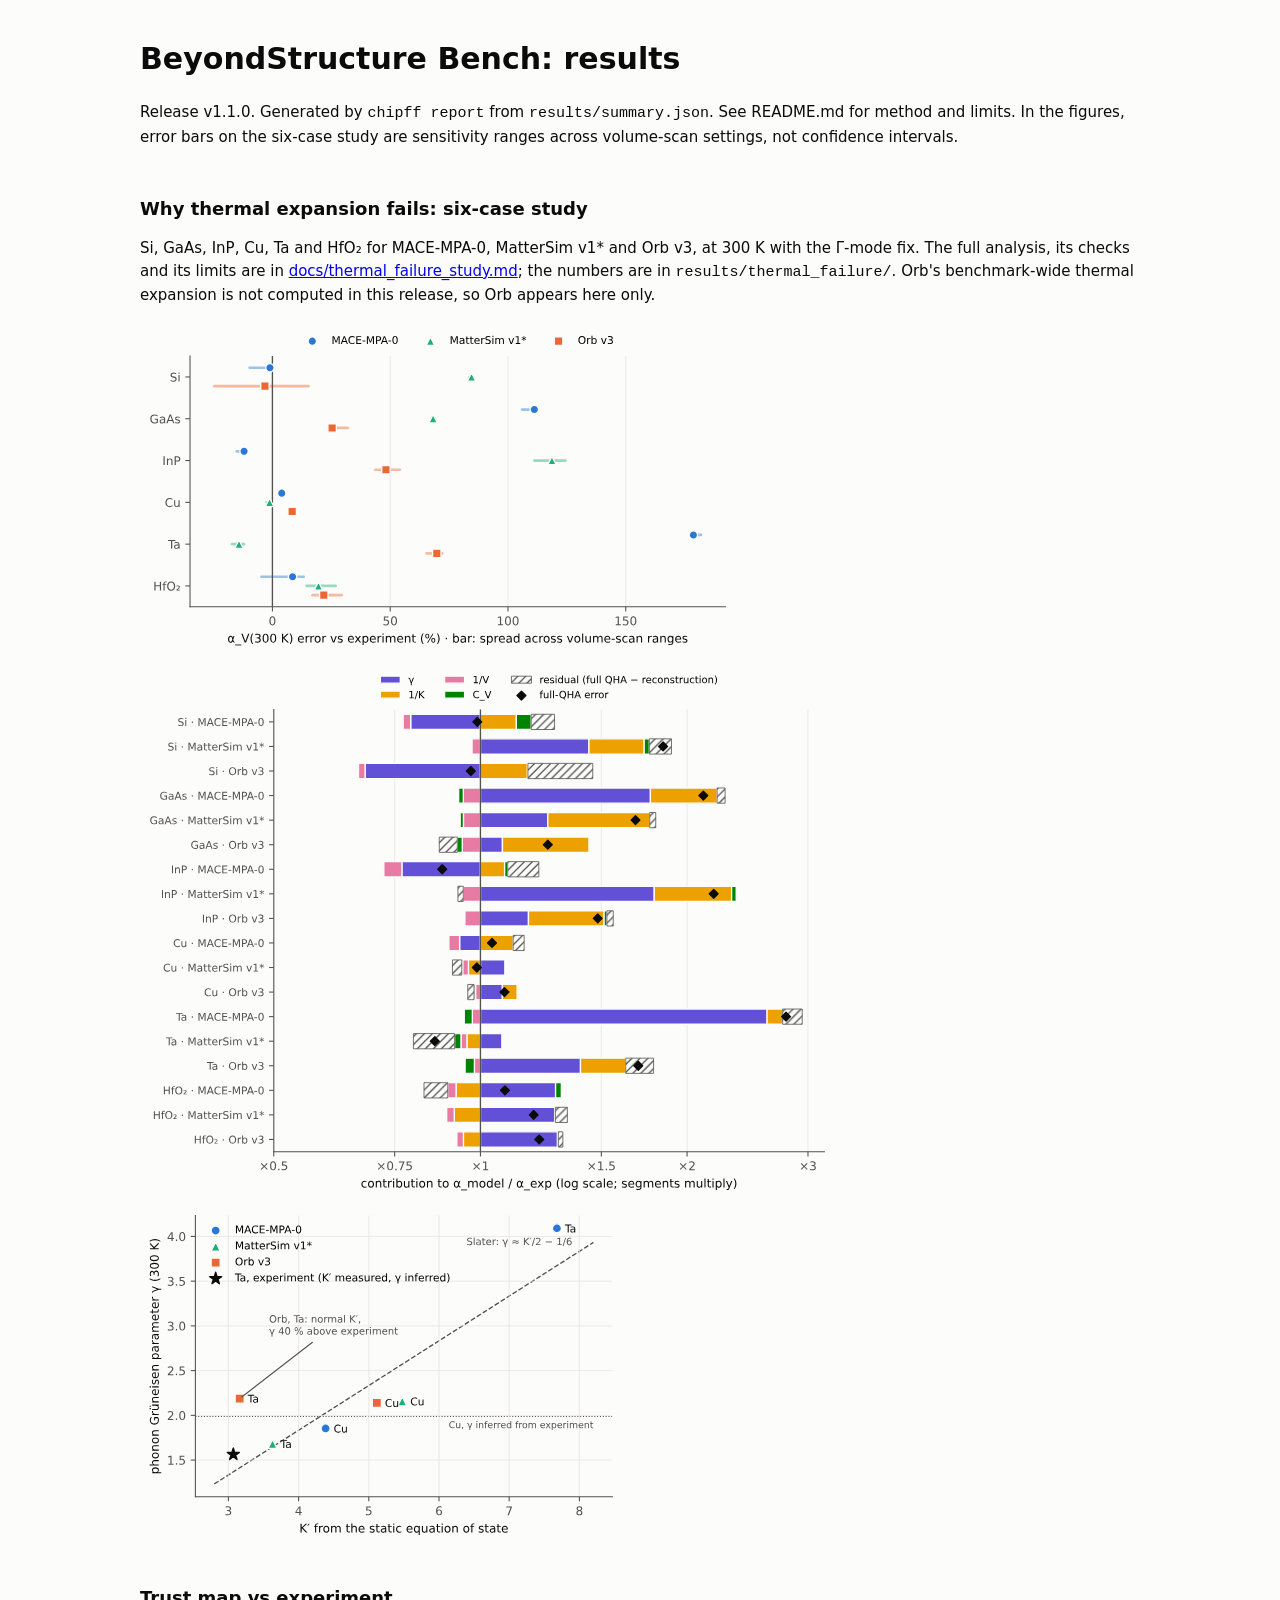
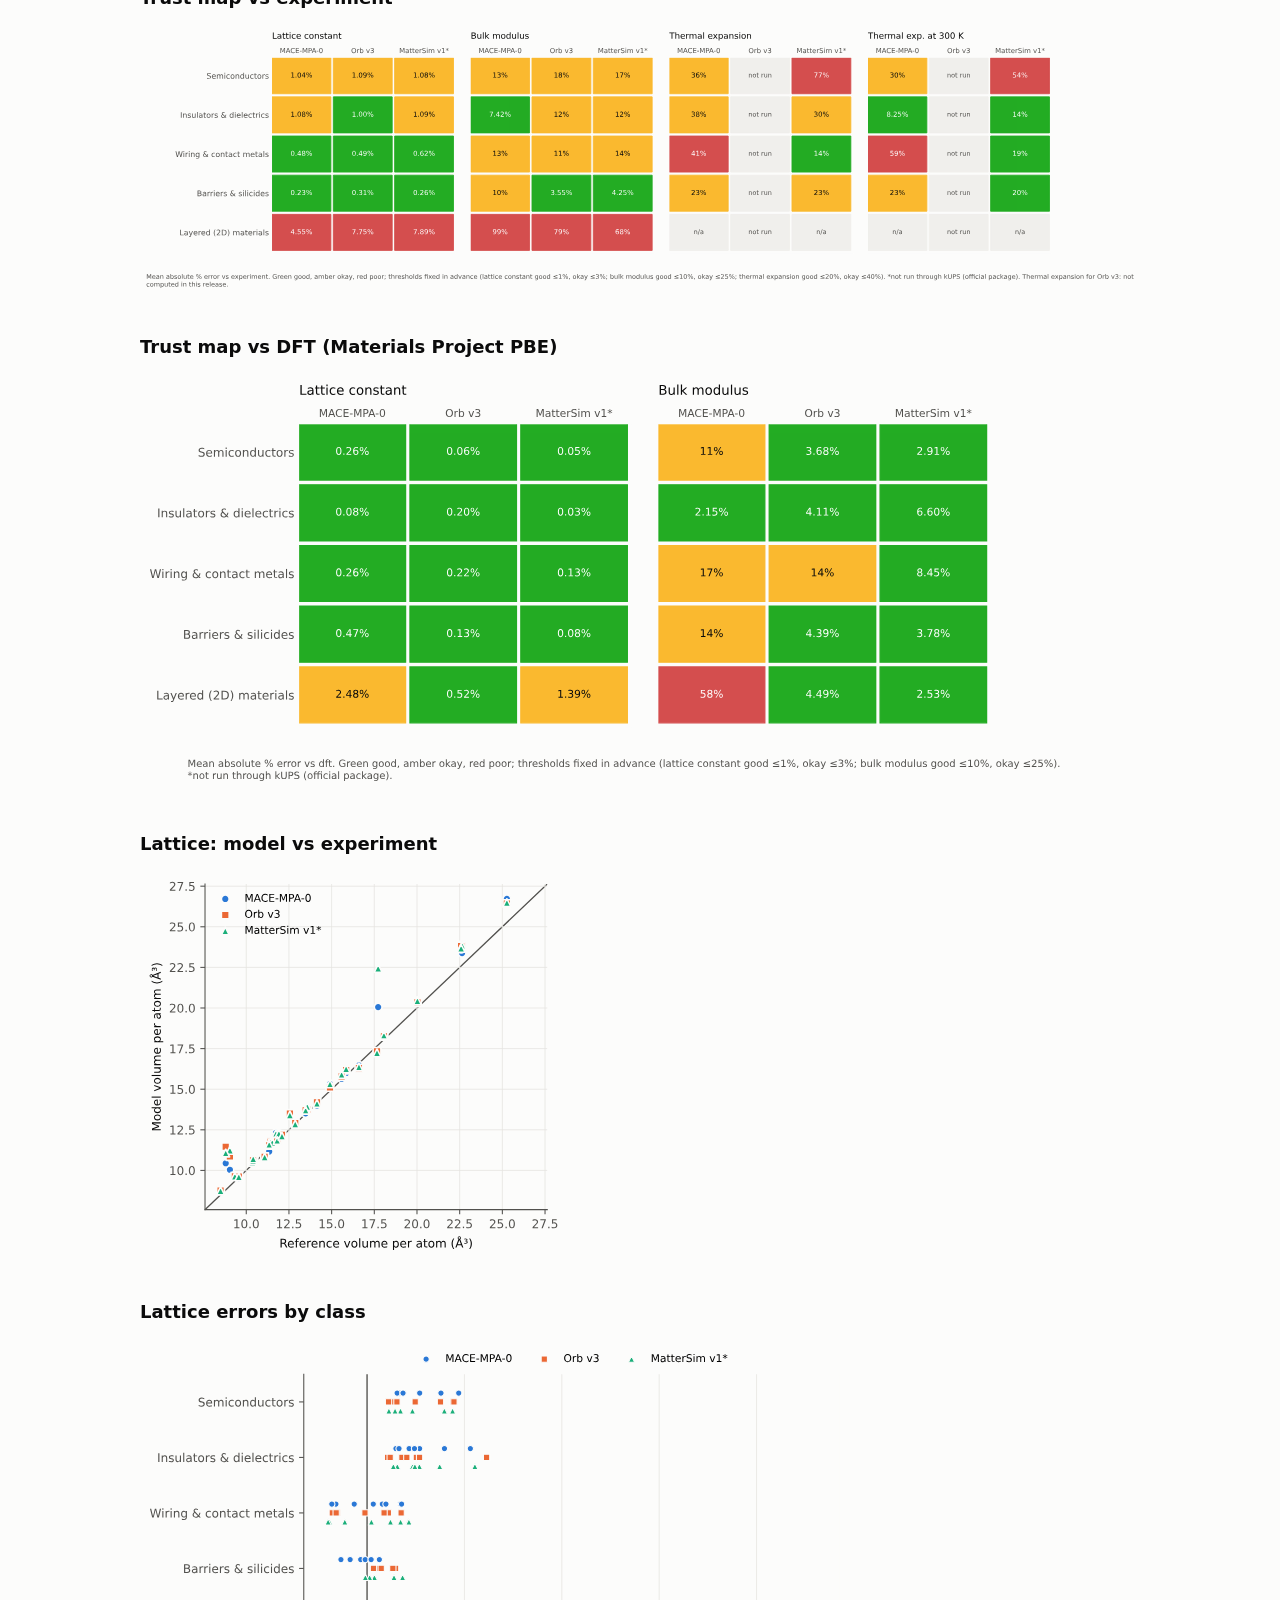
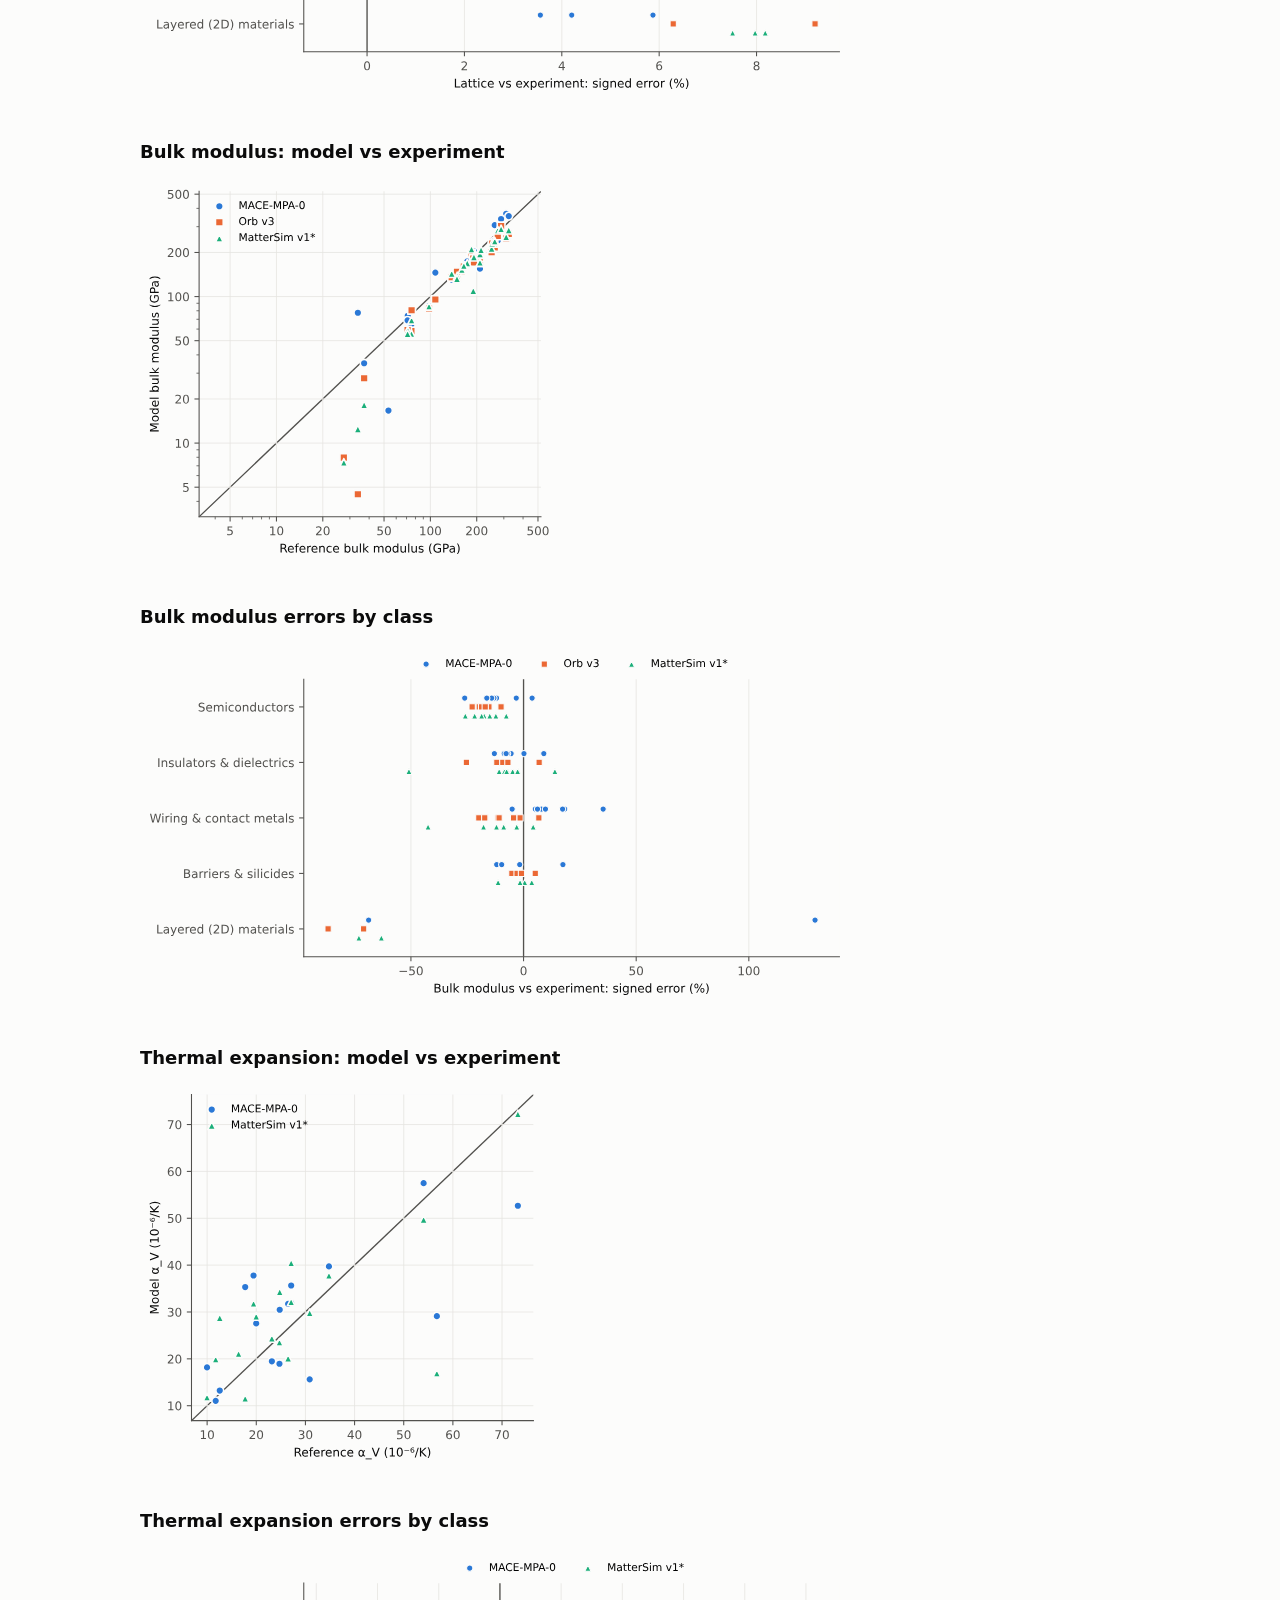
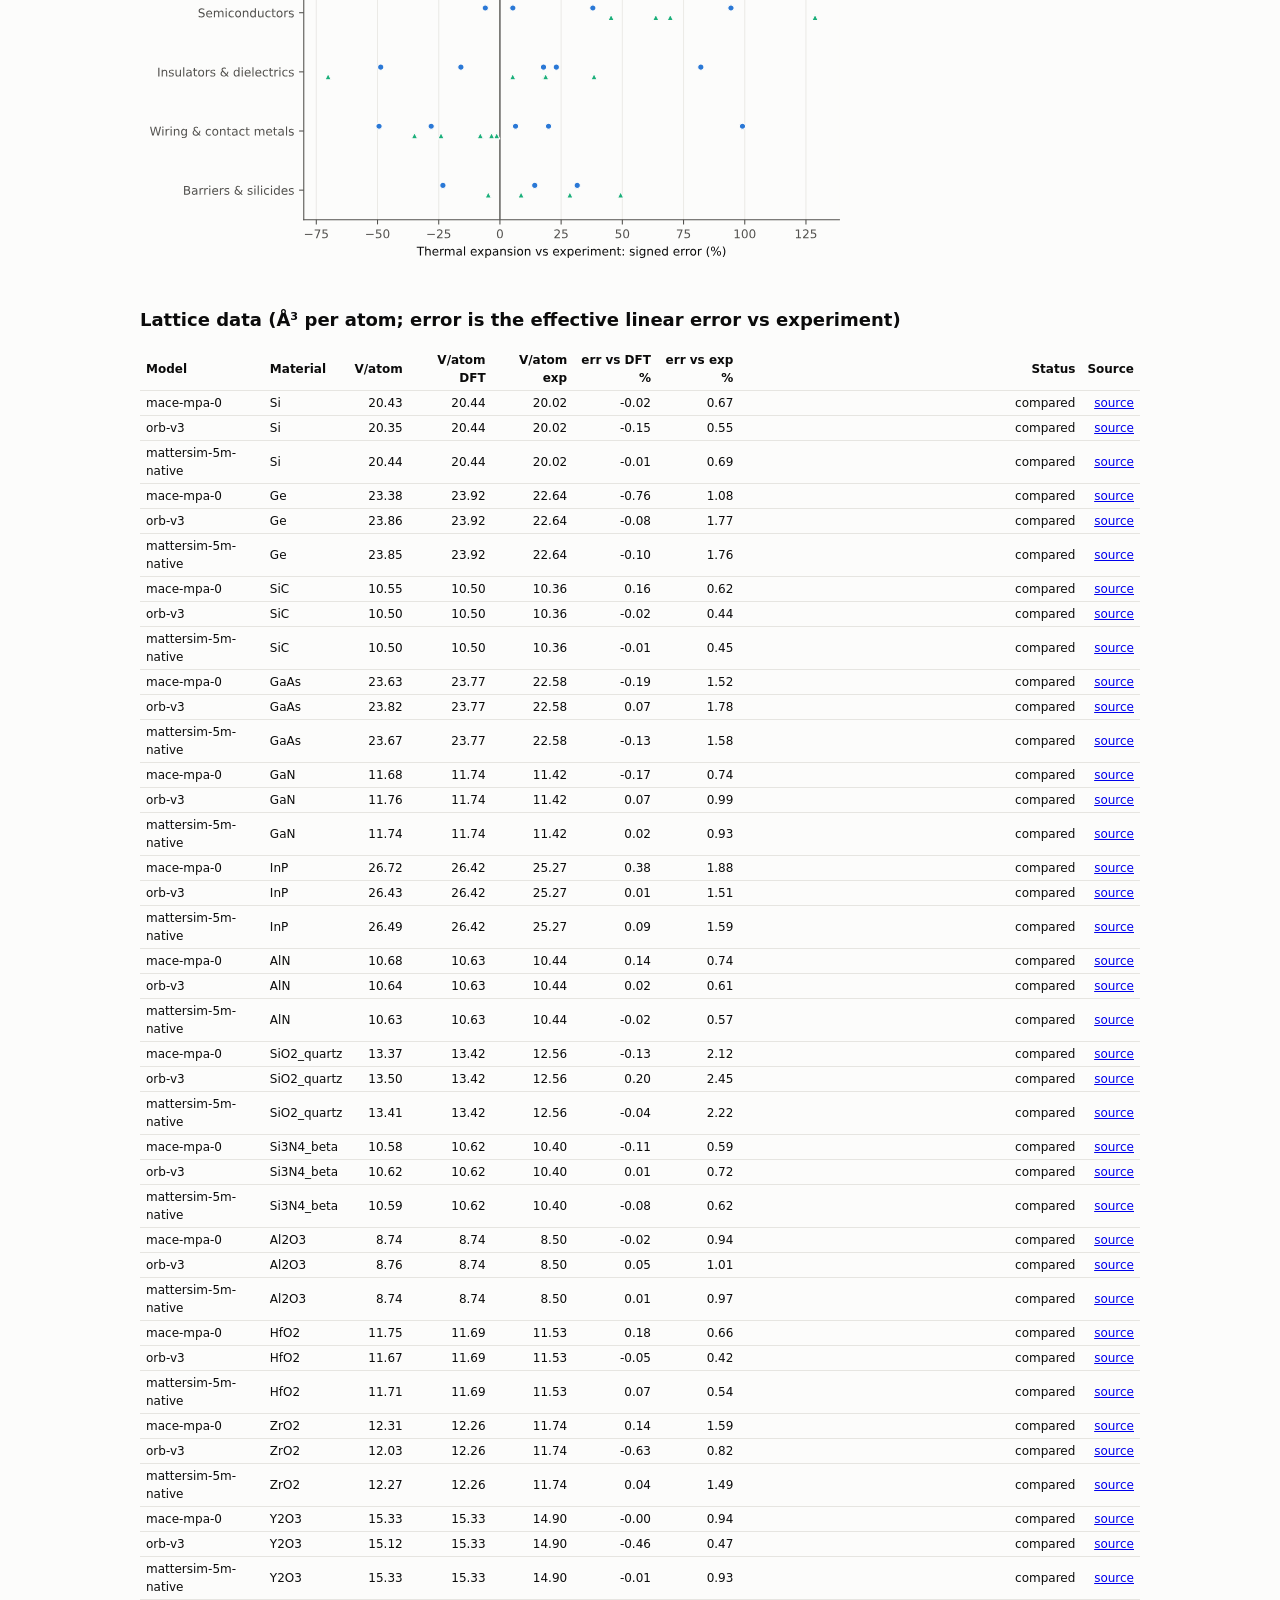
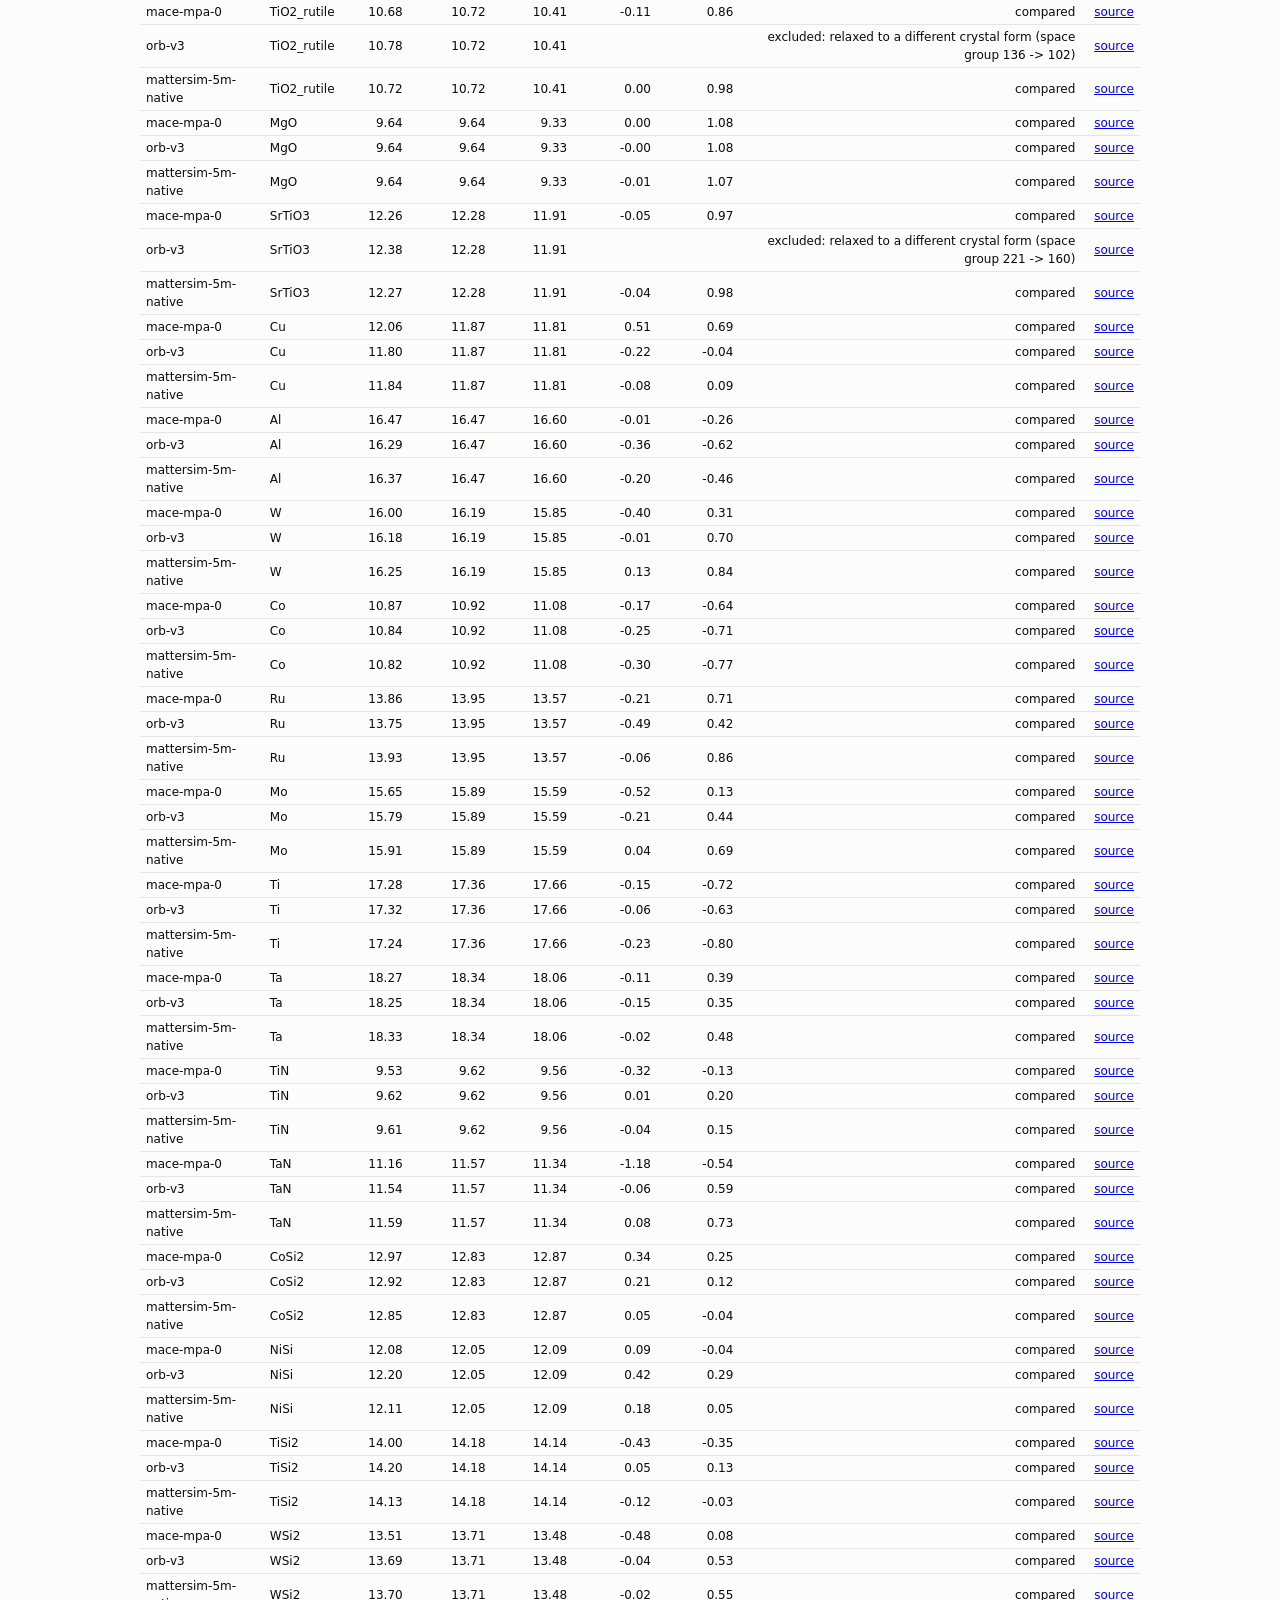
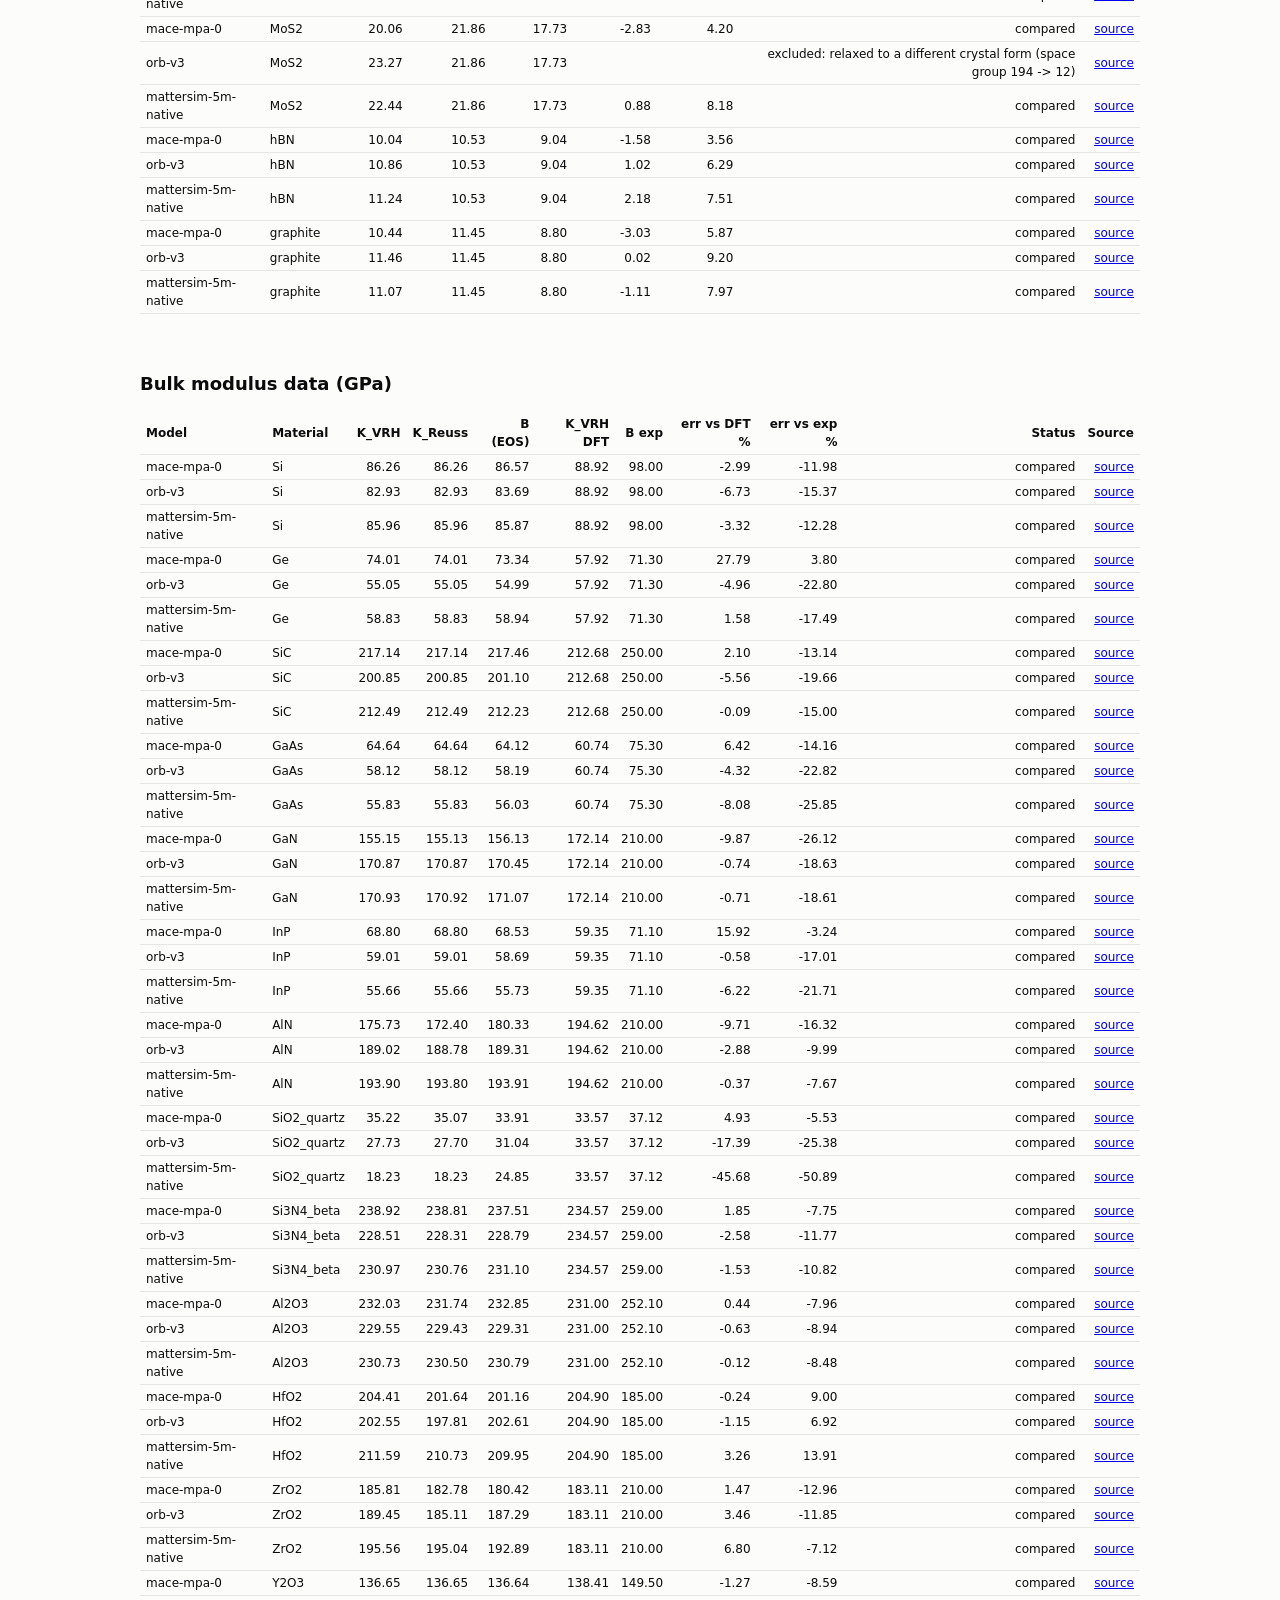
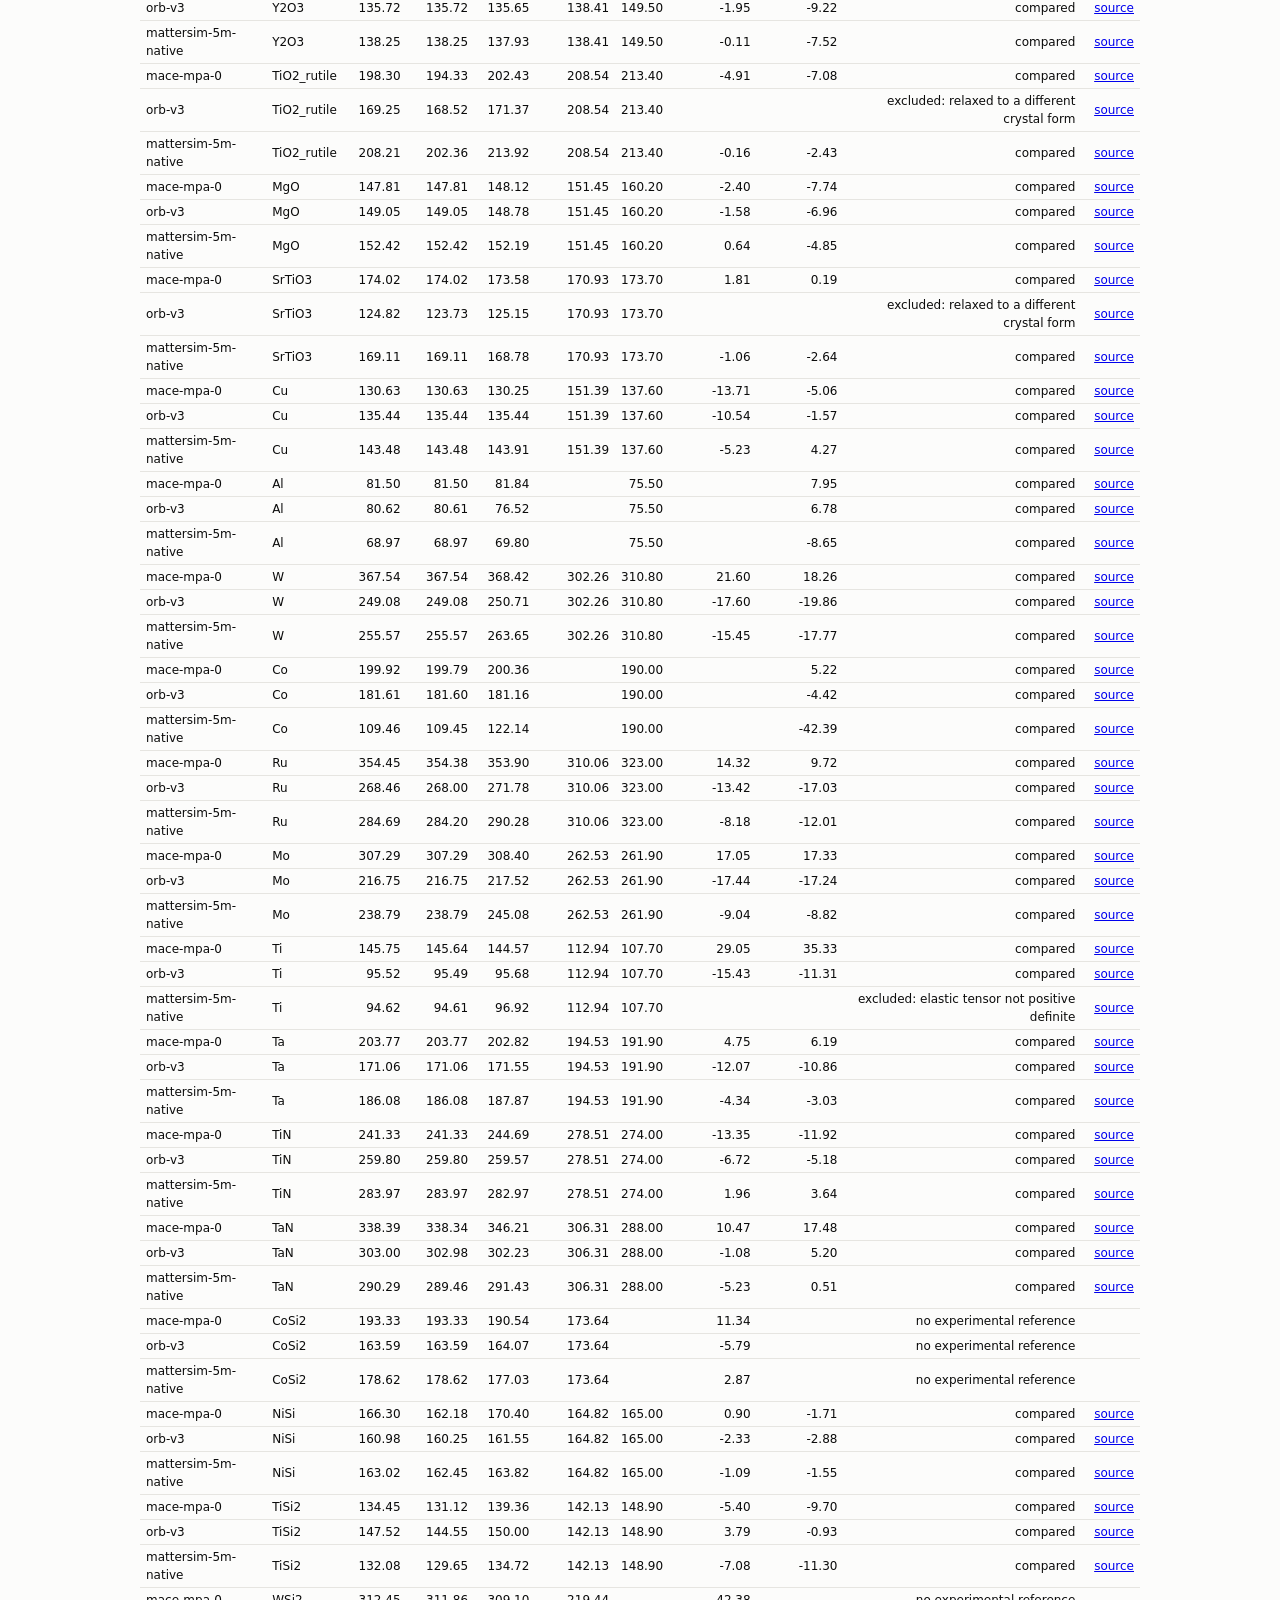
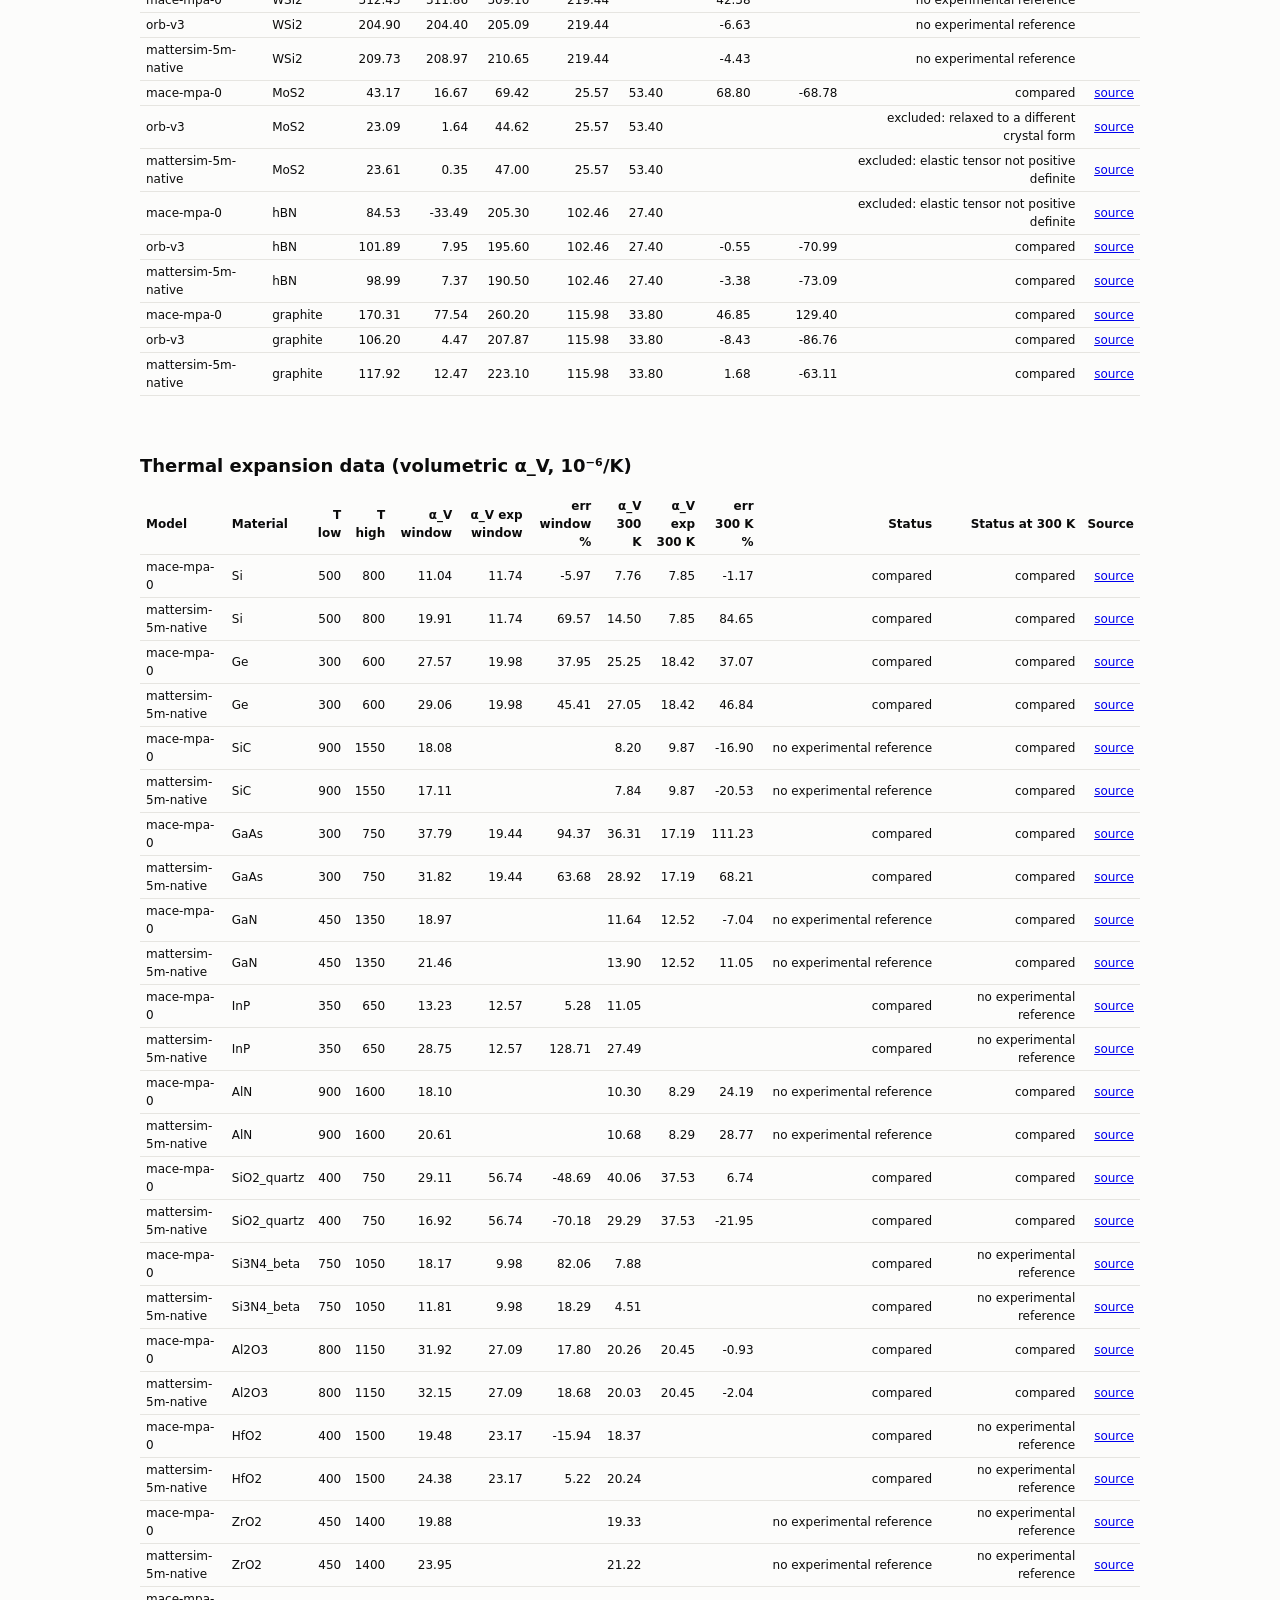
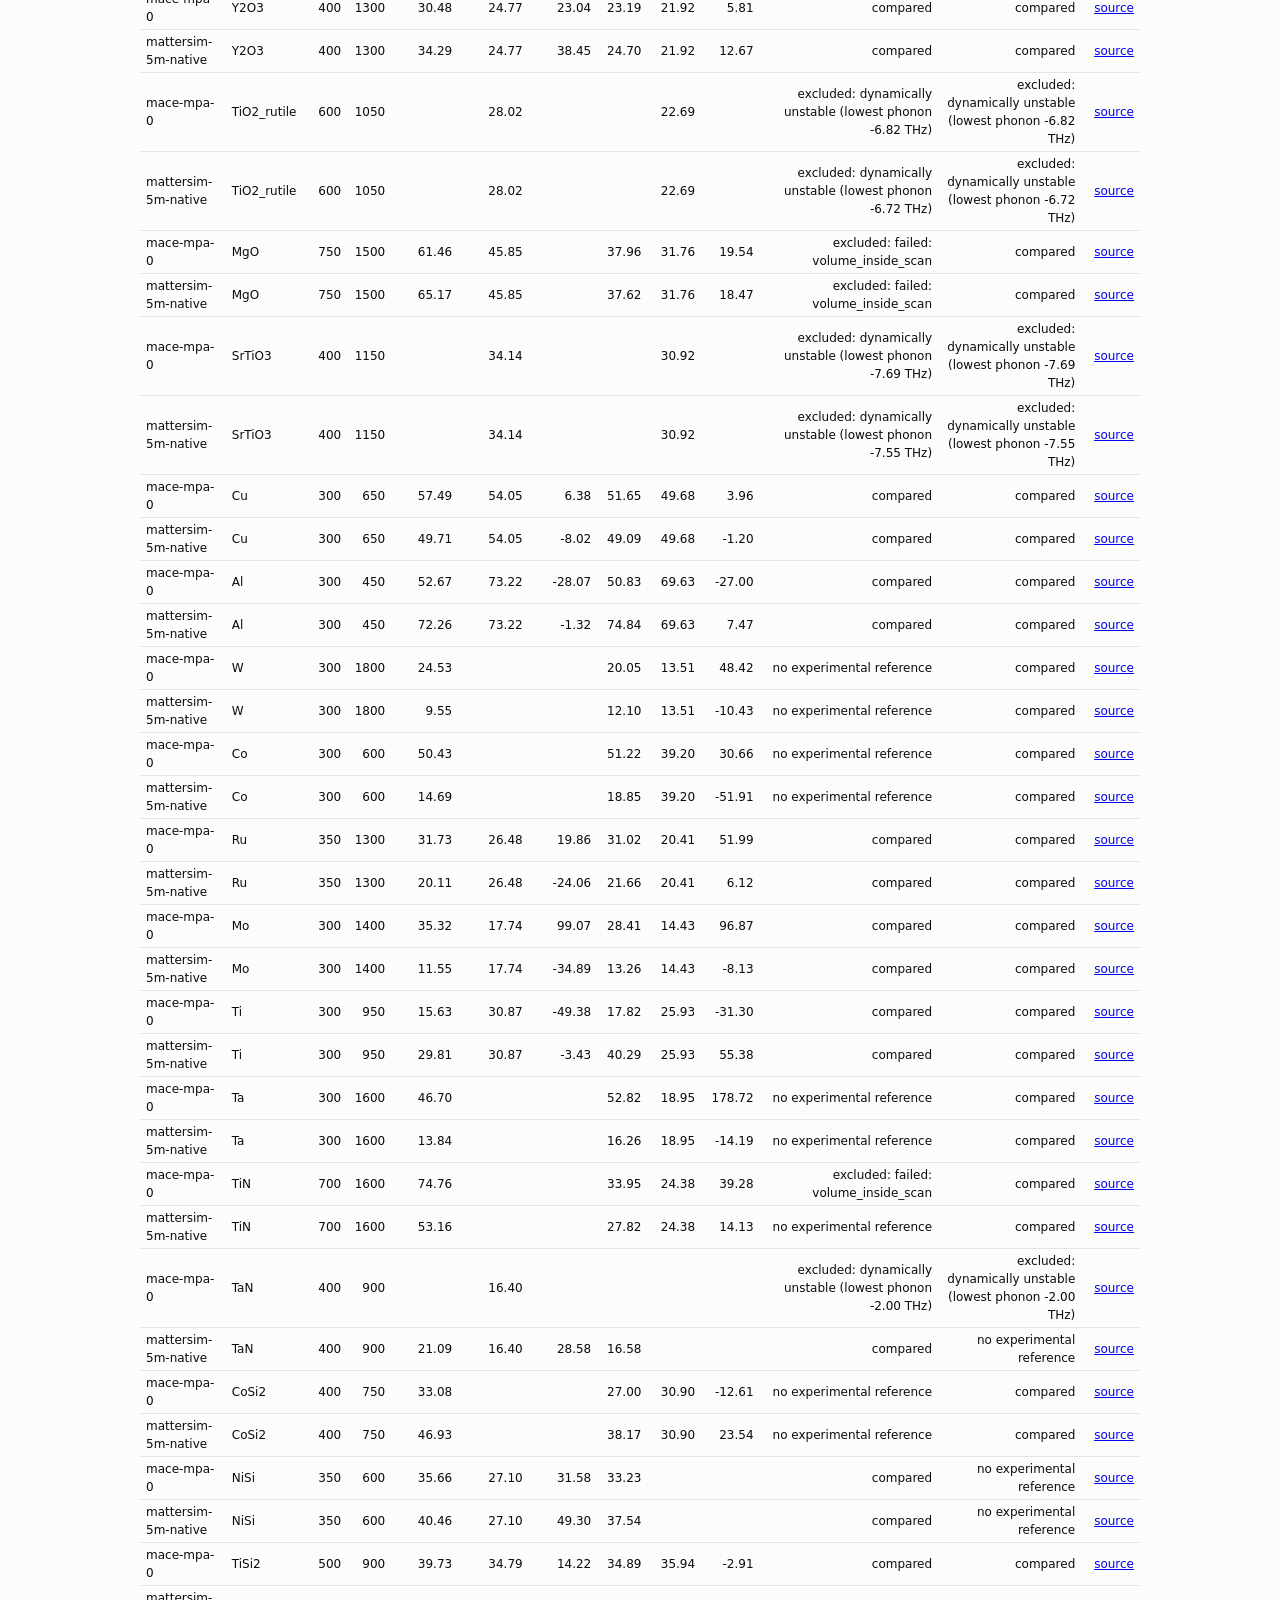
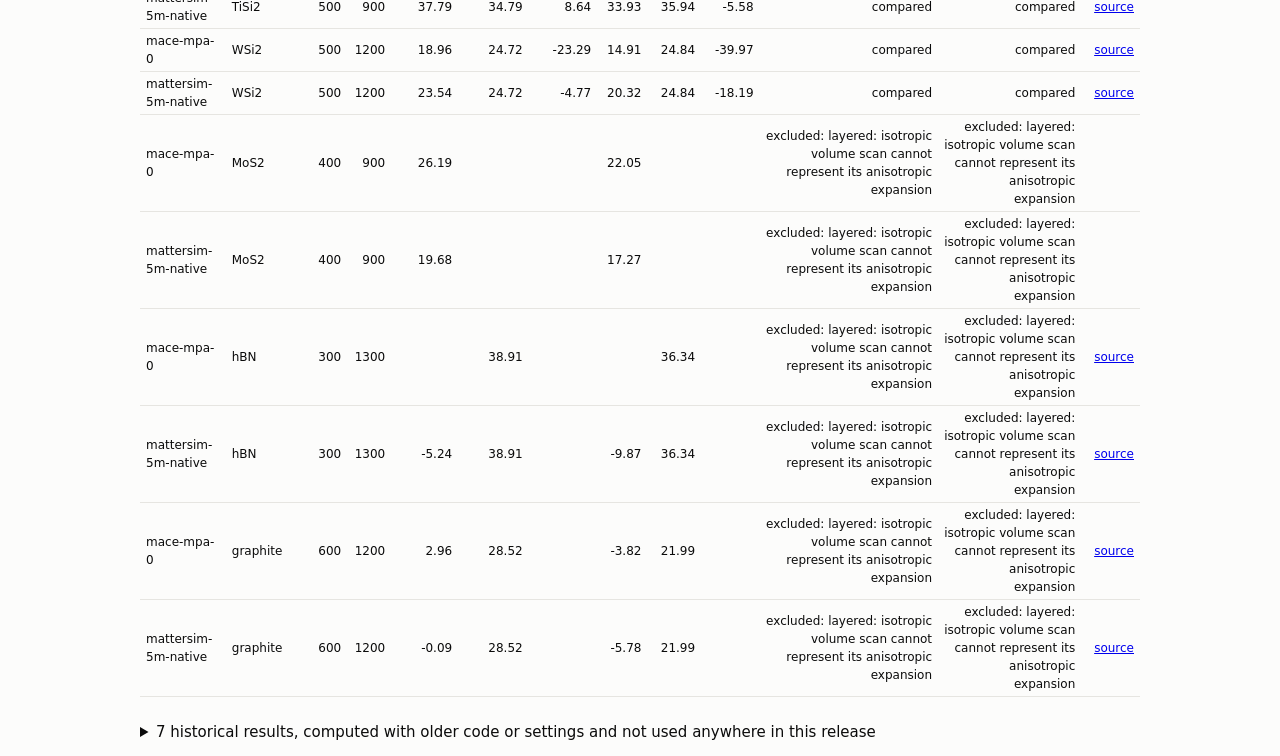
==== commit 4c2c0be6: "Merge GitHub main (rename, links, CI fix) into v1.1.0 Brings together the unpushed v1.1.0 work (audi" ====
--- a/report/index.html
+++ b/report/index.html
@@ -1,12 +1,12 @@
 <!doctype html><html lang="en"><head><meta charset="utf-8"><meta name="viewport" content="width=device-width,initial-scale=1">
-<title>ChipFF Bench results</title><style>
+<title>BeyondStructure Bench results</title><style>
 body{font:15px/1.5 system-ui,sans-serif;max-width:1000px;margin:0 auto;padding:16px;color:#0b0b0b;background:#fcfcfb}
 img{max-width:100%;height:auto} table{border-collapse:collapse;font-size:12px;width:100%;margin:8px 0 24px}
 td,th{border-bottom:1px solid #e6e5e1;padding:3px 6px;text-align:right} td:nth-child(-n+2),th:nth-child(-n+2){text-align:left}
 h2{margin-top:32px;font-size:18px} .wrap{overflow-x:auto}</style></head><body>
-<h1>ChipFF Bench: results</h1>
-<p>Release v1.0.0. Generated by <code>chipff report</code> from <code>results/summary.json</code>. See README.md for
+<h1>BeyondStructure Bench: results</h1>
+<p>Release v1.1.0. Generated by <code>chipff report</code> from <code>results/summary.json</code>. See README.md for
 method and limits. In the figures, error bars on the six-case study are sensitivity ranges across volume-scan settings,
 not confidence intervals.</p>
-<div class='wrap'><h2>Why thermal expansion fails: six-case study</h2><p>Si, GaAs, InP, Cu, Ta and HfO₂ for MACE-MPA-0, MatterSim v1* and Orb v3, at 300 K with the Γ-mode fix. The full analysis, its checks and its limits are in <a href='../docs/thermal_failure_study.md'>docs/thermal_failure_study.md</a>; the numbers are in <code>results/thermal_failure/</code>. Orb's benchmark-wide thermal expansion is not computed in this release, so Orb appears here only.</p><img src='figures/study_errors.svg' alt='Thermal-expansion error by material and model'><img src='figures/study_ingredients.svg' alt='Ingredients of the thermal-expansion error'><img src='figures/study_kprime.svg' alt='Static K-prime against the phonon Grüneisen parameter'></div><div class='wrap'><h2>Trust map vs experiment</h2><img src='figures/trust_map_experiment.svg' alt='Trust map vs experiment'></div><div class='wrap'><h2>Trust map vs DFT (Materials Project PBE)</h2><img src='figures/trust_map_dft.svg' alt='Trust map vs DFT (Materials Project PBE)'></div><div class='wrap'><h2>Lattice: model vs experiment</h2><img src='figures/parity_lattice_exp.svg' alt='Lattice: model vs experiment'></div><div class='wrap'><h2>Lattice errors by class</h2><img src='figures/signed_lattice_exp.svg' alt='Lattice errors by class'></div><div class='wrap'><h2>Bulk modulus: model vs experiment</h2><img src='figures/parity_bulk_exp.svg' alt='Bulk modulus: model vs experiment'></div><div class='wrap'><h2>Bulk modulus errors by class</h2><img src='figures/signed_bulk_exp.svg' alt='Bulk modulus errors by class'></div><div class='wrap'><h2>Thermal expansion: model vs experiment</h2><img src='figures/parity_cte_exp.svg' alt='Thermal expansion: model vs experiment'></div><div class='wrap'><h2>Thermal expansion errors by class</h2><img src='figures/signed_cte_exp.svg' alt='Thermal expansion errors by class'></div><div class='wrap'><h2>Lattice data (Å³ per atom; error is the effective linear error vs experiment)</h2><table><thead><tr><th>Model</th><th>Material</th><th>V/atom</th><th>V/atom DFT</th><th>V/atom exp</th><th>err vs DFT %</th><th>err vs exp %</th><th>Status</th><th>Source</th></tr></thead><tbody><tr><td>mace-mpa-0</td><td>Si</td><td>20.43</td><td>20.44</td><td>20.02</td><td>-0.02</td><td>0.67</td><td>compared</td><td><a href='https://physics.nist.gov/cuu/pdf/xray_2018.pdf'>source</a></td></tr><tr><td>orb-v3</td><td>Si</td><td>20.35</td><td>20.44</td><td>20.02</td><td>-0.15</td><td>0.55</td><td>compared</td><td><a href='https://physics.nist.gov/cuu/pdf/xray_2018.pdf'>source</a></td></tr><tr><td>mattersim-5m-native</td><td>Si</td><td>20.44</td><td>20.44</td><td>20.02</td><td>-0.01</td><td>0.69</td><td>compared</td><td><a href='https://physics.nist.gov/cuu/pdf/xray_2018.pdf'>source</a></td></tr><tr><td>mace-mpa-0</td><td>Ge</td><td>23.38</td><td>23.92</td><td>22.64</td><td>-0.76</td><td>1.08</td><td>compared</td><td><a href='http://www.ioffe.ru/SVA/NSM/Semicond/Ge/basic.html'>source</a></td></tr><tr><td>orb-v3</td><td>Ge</td><td>23.86</td><td>23.92</td><td>22.64</td><td>-0.08</td><td>1.77</td><td>compared</td><td><a href='http://www.ioffe.ru/SVA/NSM/Semicond/Ge/basic.html'>source</a></td></tr><tr><td>mattersim-5m-native</td><td>Ge</td><td>23.85</td><td>23.92</td><td>22.64</td><td>-0.10</td><td>1.76</td><td>compared</td><td><a href='http://www.ioffe.ru/SVA/NSM/Semicond/Ge/basic.html'>source</a></td></tr><tr><td>mace-mpa-0</td><td>SiC</td><td>10.55</td><td>10.50</td><td>10.36</td><td>0.16</td><td>0.62</td><td>compared</td><td><a href='http://www.ioffe.ru/SVA/NSM/Semicond/SiC/basic.html'>source</a></td></tr><tr><td>orb-v3</td><td>SiC</td><td>10.50</td><td>10.50</td><td>10.36</td><td>-0.02</td><td>0.44</td><td>compared</td><td><a href='http://www.ioffe.ru/SVA/NSM/Semicond/SiC/basic.html'>source</a></td></tr><tr><td>mattersim-5m-native</td><td>SiC</td><td>10.50</td><td>10.50</td><td>10.36</td><td>-0.01</td><td>0.45</td><td>compared</td><td><a href='http://www.ioffe.ru/SVA/NSM/Semicond/SiC/basic.html'>source</a></td></tr><tr><td>mace-mpa-0</td><td>GaAs</td><td>23.63</td><td>23.77</td><td>22.58</td><td>-0.19</td><td>1.52</td><td>compared</td><td><a href='http://www.ioffe.ru/SVA/NSM/Semicond/GaAs/basic.html'>source</a></td></tr><tr><td>orb-v3</td><td>GaAs</td><td>23.82</td><td>23.77</td><td>22.58</td><td>0.07</td><td>1.78</td><td>compared</td><td><a href='http://www.ioffe.ru/SVA/NSM/Semicond/GaAs/basic.html'>source</a></td></tr><tr><td>mattersim-5m-native</td><td>GaAs</td><td>23.67</td><td>23.77</td><td>22.58</td><td>-0.13</td><td>1.58</td><td>compared</td><td><a href='http://www.ioffe.ru/SVA/NSM/Semicond/GaAs/basic.html'>source</a></td></tr><tr><td>mace-mpa-0</td><td>GaN</td><td>11.68</td><td>11.74</td><td>11.42</td><td>-0.17</td><td>0.74</td><td>compared</td><td><a href='http://www.ioffe.ru/SVA/NSM/Semicond/GaN/basic.html'>source</a></td></tr><tr><td>orb-v3</td><td>GaN</td><td>11.76</td><td>11.74</td><td>11.42</td><td>0.07</td><td>0.99</td><td>compared</td><td><a href='http://www.ioffe.ru/SVA/NSM/Semicond/GaN/basic.html'>source</a></td></tr><tr><td>mattersim-5m-native</td><td>GaN</td><td>11.74</td><td>11.74</td><td>11.42</td><td>0.02</td><td>0.93</td><td>compared</td><td><a href='http://www.ioffe.ru/SVA/NSM/Semicond/GaN/basic.html'>source</a></td></tr><tr><td>mace-mpa-0</td><td>InP</td><td>26.72</td><td>26.42</td><td>25.27</td><td>0.38</td><td>1.88</td><td>compared</td><td><a href='http://www.ioffe.ru/SVA/NSM/Semicond/InP/basic.html'>source</a></td></tr><tr><td>orb-v3</td><td>InP</td><td>26.43</td><td>26.42</td><td>25.27</td><td>0.01</td><td>1.51</td><td>compared</td><td><a href='http://www.ioffe.ru/SVA/NSM/Semicond/InP/basic.html'>source</a></td></tr><tr><td>mattersim-5m-native</td><td>InP</td><td>26.49</td><td>26.42</td><td>25.27</td><td>0.09</td><td>1.59</td><td>compared</td><td><a href='http://www.ioffe.ru/SVA/NSM/Semicond/InP/basic.html'>source</a></td></tr><tr><td>mace-mpa-0</td><td>AlN</td><td>10.68</td><td>10.63</td><td>10.44</td><td>0.14</td><td>0.74</td><td>compared</td><td><a href='https://przyrbwn.icm.edu.pl/APP/PDF/114/a114z529.pdf'>source</a></td></tr><tr><td>orb-v3</td><td>AlN</td><td>10.64</td><td>10.63</td><td>10.44</td><td>0.02</td><td>0.61</td><td>compared</td><td><a href='https://przyrbwn.icm.edu.pl/APP/PDF/114/a114z529.pdf'>source</a></td></tr><tr><td>mattersim-5m-native</td><td>AlN</td><td>10.63</td><td>10.63</td><td>10.44</td><td>-0.02</td><td>0.57</td><td>compared</td><td><a href='https://przyrbwn.icm.edu.pl/APP/PDF/114/a114z529.pdf'>source</a></td></tr><tr><td>mace-mpa-0</td><td>SiO2_quartz</td><td>13.37</td><td>13.42</td><td>12.56</td><td>-0.13</td><td>2.12</td><td>compared</td><td><a href='https://pmc.ncbi.nlm.nih.gov/articles/PMC9348876/ (full text via Europe PMC); also https://arxiv.org/abs/1612.07049'>source</a></td></tr><tr><td>orb-v3</td><td>SiO2_quartz</td><td>13.50</td><td>13.42</td><td>12.56</td><td>0.20</td><td>2.45</td><td>compared</td><td><a href='https://pmc.ncbi.nlm.nih.gov/articles/PMC9348876/ (full text via Europe PMC); also https://arxiv.org/abs/1612.07049'>source</a></td></tr><tr><td>mattersim-5m-native</td><td>SiO2_quartz</td><td>13.41</td><td>13.42</td><td>12.56</td><td>-0.04</td><td>2.22</td><td>compared</td><td><a href='https://pmc.ncbi.nlm.nih.gov/articles/PMC9348876/ (full text via Europe PMC); also https://arxiv.org/abs/1612.07049'>source</a></td></tr><tr><td>mace-mpa-0</td><td>Si3N4_beta</td><td>10.58</td><td>10.62</td><td>10.40</td><td>-0.11</td><td>0.59</td><td>compared</td><td><a href='https://www.crystallography.net/cod/2102550.cif'>source</a></td></tr><tr><td>orb-v3</td><td>Si3N4_beta</td><td>10.62</td><td>10.62</td><td>10.40</td><td>0.01</td><td>0.72</td><td>compared</td><td><a href='https://www.crystallography.net/cod/2102550.cif'>source</a></td></tr><tr><td>mattersim-5m-native</td><td>Si3N4_beta</td><td>10.59</td><td>10.62</td><td>10.40</td><td>-0.08</td><td>0.62</td><td>compared</td><td><a href='https://www.crystallography.net/cod/2102550.cif'>source</a></td></tr><tr><td>mace-mpa-0</td><td>Al2O3</td><td>8.74</td><td>8.74</td><td>8.50</td><td>-0.02</td><td>0.94</td><td>compared</td><td><a href='https://tsapps.nist.gov/srmext/certificates/676a.pdf'>source</a></td></tr><tr><td>orb-v3</td><td>Al2O3</td><td>8.76</td><td>8.74</td><td>8.50</td><td>0.05</td><td>1.01</td><td>compared</td><td><a href='https://tsapps.nist.gov/srmext/certificates/676a.pdf'>source</a></td></tr><tr><td>mattersim-5m-native</td><td>Al2O3</td><td>8.74</td><td>8.74</td><td>8.50</td><td>0.01</td><td>0.97</td><td>compared</td><td><a href='https://tsapps.nist.gov/srmext/certificates/676a.pdf'>source</a></td></tr><tr><td>mace-mpa-0</td><td>HfO2</td><td>11.75</td><td>11.69</td><td>11.53</td><td>0.18</td><td>0.66</td><td>compared</td><td><a href='https://www.crystallography.net/cod/9013470.cif'>source</a></td></tr><tr><td>orb-v3</td><td>HfO2</td><td>11.67</td><td>11.69</td><td>11.53</td><td>-0.05</td><td>0.42</td><td>compared</td><td><a href='https://www.crystallography.net/cod/9013470.cif'>source</a></td></tr><tr><td>mattersim-5m-native</td><td>HfO2</td><td>11.71</td><td>11.69</td><td>11.53</td><td>0.07</td><td>0.54</td><td>compared</td><td><a href='https://www.crystallography.net/cod/9013470.cif'>source</a></td></tr><tr><td>mace-mpa-0</td><td>ZrO2</td><td>12.31</td><td>12.26</td><td>11.74</td><td>0.14</td><td>1.59</td><td>compared</td><td><a href='https://www.crystallography.net/cod/9016714.cif'>source</a></td></tr><tr><td>orb-v3</td><td>ZrO2</td><td>12.03</td><td>12.26</td><td>11.74</td><td>-0.63</td><td>0.82</td><td>compared</td><td><a href='https://www.crystallography.net/cod/9016714.cif'>source</a></td></tr><tr><td>mattersim-5m-native</td><td>ZrO2</td><td>12.27</td><td>12.26</td><td>11.74</td><td>0.04</td><td>1.49</td><td>compared</td><td><a href='https://www.crystallography.net/cod/9016714.cif'>source</a></td></tr><tr><td>mace-mpa-0</td><td>Y2O3</td><td>15.33</td><td>15.33</td><td>14.90</td><td>-0.00</td><td>0.94</td><td>compared</td><td><a href='https://www.crystallography.net/cod/1513300.cif'>source</a></td></tr><tr><td>orb-v3</td><td>Y2O3</td><td>15.12</td><td>15.33</td><td>14.90</td><td>-0.46</td><td>0.47</td><td>compared</td><td><a href='https://www.crystallography.net/cod/1513300.cif'>source</a></td></tr><tr><td>mattersim-5m-native</td><td>Y2O3</td><td>15.33</td><td>15.33</td><td>14.90</td><td>-0.01</td><td>0.93</td><td>compared</td><td><a href='https://www.crystallography.net/cod/1513300.cif'>source</a></td></tr><tr><td>mace-mpa-0</td><td>TiO2_rutile</td><td>10.68</td><td>10.72</td><td>10.41</td><td>-0.11</td><td>0.86</td><td>compared</td><td><a href='https://tsapps.nist.gov/srmext/certificates/674b.pdf'>source</a></td></tr><tr><td>orb-v3</td><td>TiO2_rutile</td><td>10.78</td><td>10.72</td><td>10.41</td><td></td><td></td><td>excluded: relaxed to a different crystal form (space group 136 -&gt; 102)</td><td><a href='https://tsapps.nist.gov/srmext/certificates/674b.pdf'>source</a></td></tr><tr><td>mattersim-5m-native</td><td>TiO2_rutile</td><td>10.72</td><td>10.72</td><td>10.41</td><td>0.00</td><td>0.98</td><td>compared</td><td><a href='https://tsapps.nist.gov/srmext/certificates/674b.pdf'>source</a></td></tr><tr><td>mace-mpa-0</td><td>MgO</td><td>9.64</td><td>9.64</td><td>9.33</td><td>0.00</td><td>1.08</td><td>compared</td><td><a href='https://www.crystallography.net/cod/9006456.cif'>source</a></td></tr><tr><td>orb-v3</td><td>MgO</td><td>9.64</td><td>9.64</td><td>9.33</td><td>-0.00</td><td>1.08</td><td>compared</td><td><a href='https://www.crystallography.net/cod/9006456.cif'>source</a></td></tr><tr><td>mattersim-5m-native</td><td>MgO</td><td>9.64</td><td>9.64</td><td>9.33</td><td>-0.01</td><td>1.07</td><td>compared</td><td><a href='https://www.crystallography.net/cod/9006456.cif'>source</a></td></tr><tr><td>mace-mpa-0</td><td>SrTiO3</td><td>12.26</td><td>12.28</td><td>11.91</td><td>-0.05</td><td>0.97</td><td>compared</td><td><a href='https://www.crystallography.net/cod/9006864.cif'>source</a></td></tr><tr><td>orb-v3</td><td>SrTiO3</td><td>12.38</td><td>12.28</td><td>11.91</td><td></td><td></td><td>excluded: relaxed to a different crystal form (space group 221 -&gt; 160)</td><td><a href='https://www.crystallography.net/cod/9006864.cif'>source</a></td></tr><tr><td>mattersim-5m-native</td><td>SrTiO3</td><td>12.27</td><td>12.28</td><td>11.91</td><td>-0.04</td><td>0.98</td><td>compared</td><td><a href='https://www.crystallography.net/cod/9006864.cif'>source</a></td></tr><tr><td>mace-mpa-0</td><td>Cu</td><td>12.06</td><td>11.87</td><td>11.81</td><td>0.51</td><td>0.69</td><td>compared</td><td><a href='https://nvlpubs.nist.gov/nistpubs/Legacy/circ/nbscircular539v1.pdf'>source</a></td></tr><tr><td>orb-v3</td><td>Cu</td><td>11.80</td><td>11.87</td><td>11.81</td><td>-0.22</td><td>-0.04</td><td>compared</td><td><a href='https://nvlpubs.nist.gov/nistpubs/Legacy/circ/nbscircular539v1.pdf'>source</a></td></tr><tr><td>mattersim-5m-native</td><td>Cu</td><td>11.84</td><td>11.87</td><td>11.81</td><td>-0.08</td><td>0.09</td><td>compared</td><td><a href='https://nvlpubs.nist.gov/nistpubs/Legacy/circ/nbscircular539v1.pdf'>source</a></td></tr><tr><td>mace-mpa-0</td><td>Al</td><td>16.47</td><td>16.47</td><td>16.60</td><td>-0.01</td><td>-0.26</td><td>compared</td><td><a href='https://nvlpubs.nist.gov/nistpubs/Legacy/circ/nbscircular539v1.pdf'>source</a></td></tr><tr><td>orb-v3</td><td>Al</td><td>16.29</td><td>16.47</td><td>16.60</td><td>-0.36</td><td>-0.62</td><td>compared</td><td><a href='https://nvlpubs.nist.gov/nistpubs/Legacy/circ/nbscircular539v1.pdf'>source</a></td></tr><tr><td>mattersim-5m-native</td><td>Al</td><td>16.37</td><td>16.47</td><td>16.60</td><td>-0.20</td><td>-0.46</td><td>compared</td><td><a href='https://nvlpubs.nist.gov/nistpubs/Legacy/circ/nbscircular539v1.pdf'>source</a></td></tr><tr><td>mace-mpa-0</td><td>W</td><td>16.00</td><td>16.19</td><td>15.85</td><td>-0.40</td><td>0.31</td><td>compared</td><td><a href='https://nvlpubs.nist.gov/nistpubs/Legacy/circ/nbscircular539v1.pdf'>source</a></td></tr><tr><td>orb-v3</td><td>W</td><td>16.18</td><td>16.19</td><td>15.85</td><td>-0.01</td><td>0.70</td><td>compared</td><td><a href='https://nvlpubs.nist.gov/nistpubs/Legacy/circ/nbscircular539v1.pdf'>source</a></td></tr><tr><td>mattersim-5m-native</td><td>W</td><td>16.25</td><td>16.19</td><td>15.85</td><td>0.13</td><td>0.84</td><td>compared</td><td><a href='https://nvlpubs.nist.gov/nistpubs/Legacy/circ/nbscircular539v1.pdf'>source</a></td></tr><tr><td>mace-mpa-0</td><td>Co</td><td>10.87</td><td>10.92</td><td>11.08</td><td>-0.17</td><td>-0.64</td><td>compared</td><td><a href='https://en.wikipedia.org/wiki/Cobalt'>source</a></td></tr><tr><td>orb-v3</td><td>Co</td><td>10.84</td><td>10.92</td><td>11.08</td><td>-0.25</td><td>-0.71</td><td>compared</td><td><a href='https://en.wikipedia.org/wiki/Cobalt'>source</a></td></tr><tr><td>mattersim-5m-native</td><td>Co</td><td>10.82</td><td>10.92</td><td>11.08</td><td>-0.30</td><td>-0.77</td><td>compared</td><td><a href='https://en.wikipedia.org/wiki/Cobalt'>source</a></td></tr><tr><td>mace-mpa-0</td><td>Ru</td><td>13.86</td><td>13.95</td><td>13.57</td><td>-0.21</td><td>0.71</td><td>compared</td><td><a href='https://technology.matthey.com/content/journals/10.1595/147106713X665030'>source</a></td></tr><tr><td>orb-v3</td><td>Ru</td><td>13.75</td><td>13.95</td><td>13.57</td><td>-0.49</td><td>0.42</td><td>compared</td><td><a href='https://technology.matthey.com/content/journals/10.1595/147106713X665030'>source</a></td></tr><tr><td>mattersim-5m-native</td><td>Ru</td><td>13.93</td><td>13.95</td><td>13.57</td><td>-0.06</td><td>0.86</td><td>compared</td><td><a href='https://technology.matthey.com/content/journals/10.1595/147106713X665030'>source</a></td></tr><tr><td>mace-mpa-0</td><td>Mo</td><td>15.65</td><td>15.89</td><td>15.59</td><td>-0.52</td><td>0.13</td><td>compared</td><td><a href='https://nvlpubs.nist.gov/nistpubs/Legacy/circ/nbscircular539v1.pdf'>source</a></td></tr><tr><td>orb-v3</td><td>Mo</td><td>15.79</td><td>15.89</td><td>15.59</td><td>-0.21</td><td>0.44</td><td>compared</td><td><a href='https://nvlpubs.nist.gov/nistpubs/Legacy/circ/nbscircular539v1.pdf'>source</a></td></tr><tr><td>mattersim-5m-native</td><td>Mo</td><td>15.91</td><td>15.89</td><td>15.59</td><td>0.04</td><td>0.69</td><td>compared</td><td><a href='https://nvlpubs.nist.gov/nistpubs/Legacy/circ/nbscircular539v1.pdf'>source</a></td></tr><tr><td>mace-mpa-0</td><td>Ti</td><td>17.28</td><td>17.36</td><td>17.66</td><td>-0.15</td><td>-0.72</td><td>compared</td><td><a href='https://nvlpubs.nist.gov/nistpubs/Legacy/circ/nbscircular539v3.pdf'>source</a></td></tr><tr><td>orb-v3</td><td>Ti</td><td>17.32</td><td>17.36</td><td>17.66</td><td>-0.06</td><td>-0.63</td><td>compared</td><td><a href='https://nvlpubs.nist.gov/nistpubs/Legacy/circ/nbscircular539v3.pdf'>source</a></td></tr><tr><td>mattersim-5m-native</td><td>Ti</td><td>17.24</td><td>17.36</td><td>17.66</td><td>-0.23</td><td>-0.80</td><td>compared</td><td><a href='https://nvlpubs.nist.gov/nistpubs/Legacy/circ/nbscircular539v3.pdf'>source</a></td></tr><tr><td>mace-mpa-0</td><td>Ta</td><td>18.27</td><td>18.34</td><td>18.06</td><td>-0.11</td><td>0.39</td><td>compared</td><td><a href='https://nvlpubs.nist.gov/nistpubs/Legacy/circ/nbscircular539v1.pdf'>source</a></td></tr><tr><td>orb-v3</td><td>Ta</td><td>18.25</td><td>18.34</td><td>18.06</td><td>-0.15</td><td>0.35</td><td>compared</td><td><a href='https://nvlpubs.nist.gov/nistpubs/Legacy/circ/nbscircular539v1.pdf'>source</a></td></tr><tr><td>mattersim-5m-native</td><td>Ta</td><td>18.33</td><td>18.34</td><td>18.06</td><td>-0.02</td><td>0.48</td><td>compared</td><td><a href='https://nvlpubs.nist.gov/nistpubs/Legacy/circ/nbscircular539v1.pdf'>source</a></td></tr><tr><td>mace-mpa-0</td><td>TiN</td><td>9.53</td><td>9.62</td><td>9.56</td><td>-0.32</td><td>-0.13</td><td>compared</td><td><a href='https://doi.org/10.1029/2020JB020074'>source</a></td></tr><tr><td>orb-v3</td><td>TiN</td><td>9.62</td><td>9.62</td><td>9.56</td><td>0.01</td><td>0.20</td><td>compared</td><td><a href='https://doi.org/10.1029/2020JB020074'>source</a></td></tr><tr><td>mattersim-5m-native</td><td>TiN</td><td>9.61</td><td>9.62</td><td>9.56</td><td>-0.04</td><td>0.15</td><td>compared</td><td><a href='https://doi.org/10.1029/2020JB020074'>source</a></td></tr><tr><td>mace-mpa-0</td><td>TaN</td><td>11.16</td><td>11.57</td><td>11.34</td><td>-1.18</td><td>-0.54</td><td>compared</td><td><a href='https://www.crystallography.net/cod/2106407.cif'>source</a></td></tr><tr><td>orb-v3</td><td>TaN</td><td>11.54</td><td>11.57</td><td>11.34</td><td>-0.06</td><td>0.59</td><td>compared</td><td><a href='https://www.crystallography.net/cod/2106407.cif'>source</a></td></tr><tr><td>mattersim-5m-native</td><td>TaN</td><td>11.59</td><td>11.57</td><td>11.34</td><td>0.08</td><td>0.73</td><td>compared</td><td><a href='https://www.crystallography.net/cod/2106407.cif'>source</a></td></tr><tr><td>mace-mpa-0</td><td>CoSi2</td><td>12.97</td><td>12.83</td><td>12.87</td><td>0.34</td><td>0.25</td><td>compared</td><td><a href='https://www.crystallography.net/cod/1008148.cif'>source</a></td></tr><tr><td>orb-v3</td><td>CoSi2</td><td>12.92</td><td>12.83</td><td>12.87</td><td>0.21</td><td>0.12</td><td>compared</td><td><a href='https://www.crystallography.net/cod/1008148.cif'>source</a></td></tr><tr><td>mattersim-5m-native</td><td>CoSi2</td><td>12.85</td><td>12.83</td><td>12.87</td><td>0.05</td><td>-0.04</td><td>compared</td><td><a href='https://www.crystallography.net/cod/1008148.cif'>source</a></td></tr><tr><td>mace-mpa-0</td><td>NiSi</td><td>12.08</td><td>12.05</td><td>12.09</td><td>0.09</td><td>-0.04</td><td>compared</td><td><a href='https://www.crystallography.net/cod/1532040.cif'>source</a></td></tr><tr><td>orb-v3</td><td>NiSi</td><td>12.20</td><td>12.05</td><td>12.09</td><td>0.42</td><td>0.29</td><td>compared</td><td><a href='https://www.crystallography.net/cod/1532040.cif'>source</a></td></tr><tr><td>mattersim-5m-native</td><td>NiSi</td><td>12.11</td><td>12.05</td><td>12.09</td><td>0.18</td><td>0.05</td><td>compared</td><td><a href='https://www.crystallography.net/cod/1532040.cif'>source</a></td></tr><tr><td>mace-mpa-0</td><td>TiSi2</td><td>14.00</td><td>14.18</td><td>14.14</td><td>-0.43</td><td>-0.35</td><td>compared</td><td><a href='https://www.crystallography.net/cod/1532210.cif'>source</a></td></tr><tr><td>orb-v3</td><td>TiSi2</td><td>14.20</td><td>14.18</td><td>14.14</td><td>0.05</td><td>0.13</td><td>compared</td><td><a href='https://www.crystallography.net/cod/1532210.cif'>source</a></td></tr><tr><td>mattersim-5m-native</td><td>TiSi2</td><td>14.13</td><td>14.18</td><td>14.14</td><td>-0.12</td><td>-0.03</td><td>compared</td><td><a href='https://www.crystallography.net/cod/1532210.cif'>source</a></td></tr><tr><td>mace-mpa-0</td><td>WSi2</td><td>13.51</td><td>13.71</td><td>13.48</td><td>-0.48</td><td>0.08</td><td>compared</td><td><a href='https://www.crystallography.net/cod/1532195.cif'>source</a></td></tr><tr><td>orb-v3</td><td>WSi2</td><td>13.69</td><td>13.71</td><td>13.48</td><td>-0.04</td><td>0.53</td><td>compared</td><td><a href='https://www.crystallography.net/cod/1532195.cif'>source</a></td></tr><tr><td>mattersim-5m-native</td><td>WSi2</td><td>13.70</td><td>13.71</td><td>13.48</td><td>-0.02</td><td>0.55</td><td>compared</td><td><a href='https://www.crystallography.net/cod/1532195.cif'>source</a></td></tr><tr><td>mace-mpa-0</td><td>MoS2</td><td>20.06</td><td>21.86</td><td>17.73</td><td>-2.83</td><td>4.20</td><td>compared</td><td><a href='https://nvlpubs.nist.gov/nistpubs/Legacy/circ/nbscircular539v5.pdf'>source</a></td></tr><tr><td>orb-v3</td><td>MoS2</td><td>23.27</td><td>21.86</td><td>17.73</td><td></td><td></td><td>excluded: relaxed to a different crystal form (space group 194 -&gt; 12)</td><td><a href='https://nvlpubs.nist.gov/nistpubs/Legacy/circ/nbscircular539v5.pdf'>source</a></td></tr><tr><td>mattersim-5m-native</td><td>MoS2</td><td>22.44</td><td>21.86</td><td>17.73</td><td>0.88</td><td>8.18</td><td>compared</td><td><a href='https://nvlpubs.nist.gov/nistpubs/Legacy/circ/nbscircular539v5.pdf'>source</a></td></tr><tr><td>mace-mpa-0</td><td>hBN</td><td>10.04</td><td>10.53</td><td>9.04</td><td>-1.58</td><td>3.56</td><td>compared</td><td><a href='http://www.ioffe.ru/SVA/NSM/Semicond/BN/basic.html'>source</a></td></tr><tr><td>orb-v3</td><td>hBN</td><td>10.86</td><td>10.53</td><td>9.04</td><td>1.02</td><td>6.29</td><td>compared</td><td><a href='http://www.ioffe.ru/SVA/NSM/Semicond/BN/basic.html'>source</a></td></tr><tr><td>mattersim-5m-native</td><td>hBN</td><td>11.24</td><td>10.53</td><td>9.04</td><td>2.18</td><td>7.51</td><td>compared</td><td><a href='http://www.ioffe.ru/SVA/NSM/Semicond/BN/basic.html'>source</a></td></tr><tr><td>mace-mpa-0</td><td>graphite</td><td>10.44</td><td>11.45</td><td>8.80</td><td>-3.03</td><td>5.87</td><td>compared</td><td><a href='https://api.openalex.org/works/doi:10.1088/0959-5309/57/6/303'>source</a></td></tr><tr><td>orb-v3</td><td>graphite</td><td>11.46</td><td>11.45</td><td>8.80</td><td>0.02</td><td>9.20</td><td>compared</td><td><a href='https://api.openalex.org/works/doi:10.1088/0959-5309/57/6/303'>source</a></td></tr><tr><td>mattersim-5m-native</td><td>graphite</td><td>11.07</td><td>11.45</td><td>8.80</td><td>-1.11</td><td>7.97</td><td>compared</td><td><a href='https://api.openalex.org/works/doi:10.1088/0959-5309/57/6/303'>source</a></td></tr></tbody></table></div><div class='wrap'><h2>Bulk modulus data (GPa)</h2><table><thead><tr><th>Model</th><th>Material</th><th>K_VRH</th><th>K_Reuss</th><th>B (EOS)</th><th>K_VRH DFT</th><th>B exp</th><th>err vs DFT %</th><th>err vs exp %</th><th>Status</th><th>Source</th></tr></thead><tbody><tr><td>mace-mpa-0</td><td>Si</td><td>86.26</td><td>86.26</td><td>86.57</td><td>88.92</td><td>98.00</td><td>-2.99</td><td>-11.98</td><td>compared</td><td><a href='http://www.ioffe.ru/SVA/NSM/Semicond/Si/mechanic.html'>source</a></td></tr><tr><td>orb-v3</td><td>Si</td><td>82.93</td><td>82.93</td><td>83.69</td><td>88.92</td><td>98.00</td><td>-6.73</td><td>-15.37</td><td>compared</td><td><a href='http://www.ioffe.ru/SVA/NSM/Semicond/Si/mechanic.html'>source</a></td></tr><tr><td>mattersim-5m-native</td><td>Si</td><td>85.96</td><td>85.96</td><td>85.87</td><td>88.92</td><td>98.00</td><td>-3.32</td><td>-12.28</td><td>compared</td><td><a href='http://www.ioffe.ru/SVA/NSM/Semicond/Si/mechanic.html'>source</a></td></tr><tr><td>mace-mpa-0</td><td>Ge</td><td>74.01</td><td>74.01</td><td>73.34</td><td>57.92</td><td>71.30</td><td>27.79</td><td>3.80</td><td>compared</td><td><a href='http://www.ioffe.ru/SVA/NSM/Semicond/Ge/mechanic.html'>source</a></td></tr><tr><td>orb-v3</td><td>Ge</td><td>55.05</td><td>55.05</td><td>54.99</td><td>57.92</td><td>71.30</td><td>-4.96</td><td>-22.80</td><td>compared</td><td><a href='http://www.ioffe.ru/SVA/NSM/Semicond/Ge/mechanic.html'>source</a></td></tr><tr><td>mattersim-5m-native</td><td>Ge</td><td>58.83</td><td>58.83</td><td>58.94</td><td>57.92</td><td>71.30</td><td>1.58</td><td>-17.49</td><td>compared</td><td><a href='http://www.ioffe.ru/SVA/NSM/Semicond/Ge/mechanic.html'>source</a></td></tr><tr><td>mace-mpa-0</td><td>SiC</td><td>217.14</td><td>217.14</td><td>217.46</td><td>212.68</td><td>250.00</td><td>2.10</td><td>-13.14</td><td>compared</td><td><a href='http://www.ioffe.ru/SVA/NSM/Semicond/SiC/basic.html'>source</a></td></tr><tr><td>orb-v3</td><td>SiC</td><td>200.85</td><td>200.85</td><td>201.10</td><td>212.68</td><td>250.00</td><td>-5.56</td><td>-19.66</td><td>compared</td><td><a href='http://www.ioffe.ru/SVA/NSM/Semicond/SiC/basic.html'>source</a></td></tr><tr><td>mattersim-5m-native</td><td>SiC</td><td>212.49</td><td>212.49</td><td>212.23</td><td>212.68</td><td>250.00</td><td>-0.09</td><td>-15.00</td><td>compared</td><td><a href='http://www.ioffe.ru/SVA/NSM/Semicond/SiC/basic.html'>source</a></td></tr><tr><td>mace-mpa-0</td><td>GaAs</td><td>64.64</td><td>64.64</td><td>64.12</td><td>60.74</td><td>75.30</td><td>6.42</td><td>-14.16</td><td>compared</td><td><a href='http://www.ioffe.ru/SVA/NSM/Semicond/GaAs/mechanic.html'>source</a></td></tr><tr><td>orb-v3</td><td>GaAs</td><td>58.12</td><td>58.12</td><td>58.19</td><td>60.74</td><td>75.30</td><td>-4.32</td><td>-22.82</td><td>compared</td><td><a href='http://www.ioffe.ru/SVA/NSM/Semicond/GaAs/mechanic.html'>source</a></td></tr><tr><td>mattersim-5m-native</td><td>GaAs</td><td>55.83</td><td>55.83</td><td>56.03</td><td>60.74</td><td>75.30</td><td>-8.08</td><td>-25.85</td><td>compared</td><td><a href='http://www.ioffe.ru/SVA/NSM/Semicond/GaAs/mechanic.html'>source</a></td></tr><tr><td>mace-mpa-0</td><td>GaN</td><td>155.15</td><td>155.13</td><td>156.13</td><td>172.14</td><td>210.00</td><td>-9.87</td><td>-26.12</td><td>compared</td><td><a href='http://www.ioffe.ru/SVA/NSM/Semicond/GaN/mechanic.html'>source</a></td></tr><tr><td>orb-v3</td><td>GaN</td><td>170.87</td><td>170.87</td><td>170.45</td><td>172.14</td><td>210.00</td><td>-0.74</td><td>-18.63</td><td>compared</td><td><a href='http://www.ioffe.ru/SVA/NSM/Semicond/GaN/mechanic.html'>source</a></td></tr><tr><td>mattersim-5m-native</td><td>GaN</td><td>170.93</td><td>170.92</td><td>171.07</td><td>172.14</td><td>210.00</td><td>-0.71</td><td>-18.61</td><td>compared</td><td><a href='http://www.ioffe.ru/SVA/NSM/Semicond/GaN/mechanic.html'>source</a></td></tr><tr><td>mace-mpa-0</td><td>InP</td><td>68.80</td><td>68.80</td><td>68.53</td><td>59.35</td><td>71.10</td><td>15.92</td><td>-3.24</td><td>compared</td><td><a href='http://www.ioffe.ru/SVA/NSM/Semicond/InP/mechanic.html'>source</a></td></tr><tr><td>orb-v3</td><td>InP</td><td>59.01</td><td>59.01</td><td>58.69</td><td>59.35</td><td>71.10</td><td>-0.58</td><td>-17.01</td><td>compared</td><td><a href='http://www.ioffe.ru/SVA/NSM/Semicond/InP/mechanic.html'>source</a></td></tr><tr><td>mattersim-5m-native</td><td>InP</td><td>55.66</td><td>55.66</td><td>55.73</td><td>59.35</td><td>71.10</td><td>-6.22</td><td>-21.71</td><td>compared</td><td><a href='http://www.ioffe.ru/SVA/NSM/Semicond/InP/mechanic.html'>source</a></td></tr><tr><td>mace-mpa-0</td><td>AlN</td><td>175.73</td><td>172.40</td><td>180.33</td><td>194.62</td><td>210.00</td><td>-9.71</td><td>-16.32</td><td>compared</td><td><a href='http://www.ioffe.ru/SVA/NSM/Semicond/AlN/mechanic.html'>source</a></td></tr><tr><td>orb-v3</td><td>AlN</td><td>189.02</td><td>188.78</td><td>189.31</td><td>194.62</td><td>210.00</td><td>-2.88</td><td>-9.99</td><td>compared</td><td><a href='http://www.ioffe.ru/SVA/NSM/Semicond/AlN/mechanic.html'>source</a></td></tr><tr><td>mattersim-5m-native</td><td>AlN</td><td>193.90</td><td>193.80</td><td>193.91</td><td>194.62</td><td>210.00</td><td>-0.37</td><td>-7.67</td><td>compared</td><td><a href='http://www.ioffe.ru/SVA/NSM/Semicond/AlN/mechanic.html'>source</a></td></tr><tr><td>mace-mpa-0</td><td>SiO2_quartz</td><td>35.22</td><td>35.07</td><td>33.91</td><td>33.57</td><td>37.12</td><td>4.93</td><td>-5.53</td><td>compared</td><td><a href='https://doi.org/10.1107/s0021889897000861 (abstract via https://api.openalex.org/works/doi:10.1107/s0021889897000861)'>source</a></td></tr><tr><td>orb-v3</td><td>SiO2_quartz</td><td>27.73</td><td>27.70</td><td>31.04</td><td>33.57</td><td>37.12</td><td>-17.39</td><td>-25.38</td><td>compared</td><td><a href='https://doi.org/10.1107/s0021889897000861 (abstract via https://api.openalex.org/works/doi:10.1107/s0021889897000861)'>source</a></td></tr><tr><td>mattersim-5m-native</td><td>SiO2_quartz</td><td>18.23</td><td>18.23</td><td>24.85</td><td>33.57</td><td>37.12</td><td>-45.68</td><td>-50.89</td><td>compared</td><td><a href='https://doi.org/10.1107/s0021889897000861 (abstract via https://api.openalex.org/works/doi:10.1107/s0021889897000861)'>source</a></td></tr><tr><td>mace-mpa-0</td><td>Si3N4_beta</td><td>238.92</td><td>238.81</td><td>237.51</td><td>234.57</td><td>259.00</td><td>1.85</td><td>-7.75</td><td>compared</td><td><a href='https://doi.org/10.1063/1.125913 (abstract via api.openalex.org)'>source</a></td></tr><tr><td>orb-v3</td><td>Si3N4_beta</td><td>228.51</td><td>228.31</td><td>228.79</td><td>234.57</td><td>259.00</td><td>-2.58</td><td>-11.77</td><td>compared</td><td><a href='https://doi.org/10.1063/1.125913 (abstract via api.openalex.org)'>source</a></td></tr><tr><td>mattersim-5m-native</td><td>Si3N4_beta</td><td>230.97</td><td>230.76</td><td>231.10</td><td>234.57</td><td>259.00</td><td>-1.53</td><td>-10.82</td><td>compared</td><td><a href='https://doi.org/10.1063/1.125913 (abstract via api.openalex.org)'>source</a></td></tr><tr><td>mace-mpa-0</td><td>Al2O3</td><td>232.03</td><td>231.74</td><td>232.85</td><td>231.00</td><td>252.10</td><td>0.44</td><td>-7.96</td><td>compared</td><td><a href='https://nvlpubs.nist.gov/nistpubs/jres/70A/jresv70An4p277_A1b.pdf'>source</a></td></tr><tr><td>orb-v3</td><td>Al2O3</td><td>229.55</td><td>229.43</td><td>229.31</td><td>231.00</td><td>252.10</td><td>-0.63</td><td>-8.94</td><td>compared</td><td><a href='https://nvlpubs.nist.gov/nistpubs/jres/70A/jresv70An4p277_A1b.pdf'>source</a></td></tr><tr><td>mattersim-5m-native</td><td>Al2O3</td><td>230.73</td><td>230.50</td><td>230.79</td><td>231.00</td><td>252.10</td><td>-0.12</td><td>-8.48</td><td>compared</td><td><a href='https://nvlpubs.nist.gov/nistpubs/jres/70A/jresv70An4p277_A1b.pdf'>source</a></td></tr><tr><td>mace-mpa-0</td><td>HfO2</td><td>204.41</td><td>201.64</td><td>201.16</td><td>204.90</td><td>185.00</td><td>-0.24</td><td>9.00</td><td>compared</td><td><a href='https://doi.org/10.1103/physrevb.82.144106 (abstract via api.openalex.org)'>source</a></td></tr><tr><td>orb-v3</td><td>HfO2</td><td>202.55</td><td>197.81</td><td>202.61</td><td>204.90</td><td>185.00</td><td>-1.15</td><td>6.92</td><td>compared</td><td><a href='https://doi.org/10.1103/physrevb.82.144106 (abstract via api.openalex.org)'>source</a></td></tr><tr><td>mattersim-5m-native</td><td>HfO2</td><td>211.59</td><td>210.73</td><td>209.95</td><td>204.90</td><td>185.00</td><td>3.26</td><td>13.91</td><td>compared</td><td><a href='https://doi.org/10.1103/physrevb.82.144106 (abstract via api.openalex.org)'>source</a></td></tr><tr><td>mace-mpa-0</td><td>ZrO2</td><td>185.81</td><td>182.78</td><td>180.42</td><td>183.11</td><td>210.00</td><td>1.47</td><td>-12.96</td><td>compared</td><td><a href='https://doi.org/10.1103/physrevb.81.214102 (abstract via api.openalex.org)'>source</a></td></tr><tr><td>orb-v3</td><td>ZrO2</td><td>189.45</td><td>185.11</td><td>187.29</td><td>183.11</td><td>210.00</td><td>3.46</td><td>-11.85</td><td>compared</td><td><a href='https://doi.org/10.1103/physrevb.81.214102 (abstract via api.openalex.org)'>source</a></td></tr><tr><td>mattersim-5m-native</td><td>ZrO2</td><td>195.56</td><td>195.04</td><td>192.89</td><td>183.11</td><td>210.00</td><td>6.80</td><td>-7.12</td><td>compared</td><td><a href='https://doi.org/10.1103/physrevb.81.214102 (abstract via api.openalex.org)'>source</a></td></tr><tr><td>mace-mpa-0</td><td>Y2O3</td><td>136.65</td><td>136.65</td><td>136.64</td><td>138.41</td><td>149.50</td><td>-1.27</td><td>-8.59</td><td>compared</td><td><a href='https://doi.org/10.1063/1.1369395 (abstract via api.openalex.org); NASA version http://hdl.handle.net/2060/20050201648'>source</a></td></tr><tr><td>orb-v3</td><td>Y2O3</td><td>135.72</td><td>135.72</td><td>135.65</td><td>138.41</td><td>149.50</td><td>-1.95</td><td>-9.22</td><td>compared</td><td><a href='https://doi.org/10.1063/1.1369395 (abstract via api.openalex.org); NASA version http://hdl.handle.net/2060/20050201648'>source</a></td></tr><tr><td>mattersim-5m-native</td><td>Y2O3</td><td>138.25</td><td>138.25</td><td>137.93</td><td>138.41</td><td>149.50</td><td>-0.11</td><td>-7.52</td><td>compared</td><td><a href='https://doi.org/10.1063/1.1369395 (abstract via api.openalex.org); NASA version http://hdl.handle.net/2060/20050201648'>source</a></td></tr><tr><td>mace-mpa-0</td><td>TiO2_rutile</td><td>198.30</td><td>194.33</td><td>202.43</td><td>208.54</td><td>213.40</td><td>-4.91</td><td>-7.08</td><td>compared</td><td><a href='https://doi.org/10.4294/jpe1952.40.601 (J-STAGE open access; abstract via api.openalex.org)'>source</a></td></tr><tr><td>orb-v3</td><td>TiO2_rutile</td><td>169.25</td><td>168.52</td><td>171.37</td><td>208.54</td><td>213.40</td><td></td><td></td><td>excluded: relaxed to a different crystal form</td><td><a href='https://doi.org/10.4294/jpe1952.40.601 (J-STAGE open access; abstract via api.openalex.org)'>source</a></td></tr><tr><td>mattersim-5m-native</td><td>TiO2_rutile</td><td>208.21</td><td>202.36</td><td>213.92</td><td>208.54</td><td>213.40</td><td>-0.16</td><td>-2.43</td><td>compared</td><td><a href='https://doi.org/10.4294/jpe1952.40.601 (J-STAGE open access; abstract via api.openalex.org)'>source</a></td></tr><tr><td>mace-mpa-0</td><td>MgO</td><td>147.81</td><td>147.81</td><td>148.12</td><td>151.45</td><td>160.20</td><td>-2.40</td><td>-7.74</td><td>compared</td><td><a href='https://pmc.ncbi.nlm.nih.gov/articles/PMC17603/'>source</a></td></tr><tr><td>orb-v3</td><td>MgO</td><td>149.05</td><td>149.05</td><td>148.78</td><td>151.45</td><td>160.20</td><td>-1.58</td><td>-6.96</td><td>compared</td><td><a href='https://pmc.ncbi.nlm.nih.gov/articles/PMC17603/'>source</a></td></tr><tr><td>mattersim-5m-native</td><td>MgO</td><td>152.42</td><td>152.42</td><td>152.19</td><td>151.45</td><td>160.20</td><td>0.64</td><td>-4.85</td><td>compared</td><td><a href='https://pmc.ncbi.nlm.nih.gov/articles/PMC17603/'>source</a></td></tr><tr><td>mace-mpa-0</td><td>SrTiO3</td><td>174.02</td><td>174.02</td><td>173.58</td><td>170.93</td><td>173.70</td><td>1.81</td><td>0.19</td><td>compared</td><td><a href='https://nvlpubs.nist.gov/nistpubs/jres/67A/jresv67An2p193_A1b.pdf'>source</a></td></tr><tr><td>orb-v3</td><td>SrTiO3</td><td>124.82</td><td>123.73</td><td>125.15</td><td>170.93</td><td>173.70</td><td></td><td></td><td>excluded: relaxed to a different crystal form</td><td><a href='https://nvlpubs.nist.gov/nistpubs/jres/67A/jresv67An2p193_A1b.pdf'>source</a></td></tr><tr><td>mattersim-5m-native</td><td>SrTiO3</td><td>169.11</td><td>169.11</td><td>168.78</td><td>170.93</td><td>173.70</td><td>-1.06</td><td>-2.64</td><td>compared</td><td><a href='https://nvlpubs.nist.gov/nistpubs/jres/67A/jresv67An2p193_A1b.pdf'>source</a></td></tr><tr><td>mace-mpa-0</td><td>Cu</td><td>130.63</td><td>130.63</td><td>130.25</td><td>151.39</td><td>137.60</td><td>-13.71</td><td>-5.06</td><td>compared</td><td><a href='https://srd.nist.gov/jpcrdreprint/1.3253150.pdf'>source</a></td></tr><tr><td>orb-v3</td><td>Cu</td><td>135.44</td><td>135.44</td><td>135.44</td><td>151.39</td><td>137.60</td><td>-10.54</td><td>-1.57</td><td>compared</td><td><a href='https://srd.nist.gov/jpcrdreprint/1.3253150.pdf'>source</a></td></tr><tr><td>mattersim-5m-native</td><td>Cu</td><td>143.48</td><td>143.48</td><td>143.91</td><td>151.39</td><td>137.60</td><td>-5.23</td><td>4.27</td><td>compared</td><td><a href='https://srd.nist.gov/jpcrdreprint/1.3253150.pdf'>source</a></td></tr><tr><td>mace-mpa-0</td><td>Al</td><td>81.50</td><td>81.50</td><td>81.84</td><td></td><td>75.50</td><td></td><td>7.95</td><td>compared</td><td><a href='https://web.archive.org/web/20190422003653/http://www.kayelaby.npl.co.uk/general_physics/2_2/2_2_2.html'>source</a></td></tr><tr><td>orb-v3</td><td>Al</td><td>80.62</td><td>80.61</td><td>76.52</td><td></td><td>75.50</td><td></td><td>6.78</td><td>compared</td><td><a href='https://web.archive.org/web/20190422003653/http://www.kayelaby.npl.co.uk/general_physics/2_2/2_2_2.html'>source</a></td></tr><tr><td>mattersim-5m-native</td><td>Al</td><td>68.97</td><td>68.97</td><td>69.80</td><td></td><td>75.50</td><td></td><td>-8.65</td><td>compared</td><td><a href='https://web.archive.org/web/20190422003653/http://www.kayelaby.npl.co.uk/general_physics/2_2/2_2_2.html'>source</a></td></tr><tr><td>mace-mpa-0</td><td>W</td><td>367.54</td><td>367.54</td><td>368.42</td><td>302.26</td><td>310.80</td><td>21.60</td><td>18.26</td><td>compared</td><td><a href='https://archive.org/details/DTIC_AD0480855'>source</a></td></tr><tr><td>orb-v3</td><td>W</td><td>249.08</td><td>249.08</td><td>250.71</td><td>302.26</td><td>310.80</td><td>-17.60</td><td>-19.86</td><td>compared</td><td><a href='https://archive.org/details/DTIC_AD0480855'>source</a></td></tr><tr><td>mattersim-5m-native</td><td>W</td><td>255.57</td><td>255.57</td><td>263.65</td><td>302.26</td><td>310.80</td><td>-15.45</td><td>-17.77</td><td>compared</td><td><a href='https://archive.org/details/DTIC_AD0480855'>source</a></td></tr><tr><td>mace-mpa-0</td><td>Co</td><td>199.92</td><td>199.79</td><td>200.36</td><td></td><td>190.00</td><td></td><td>5.22</td><td>compared</td><td><a href='https://arxiv.org/abs/cond-mat/9904431'>source</a></td></tr><tr><td>orb-v3</td><td>Co</td><td>181.61</td><td>181.60</td><td>181.16</td><td></td><td>190.00</td><td></td><td>-4.42</td><td>compared</td><td><a href='https://arxiv.org/abs/cond-mat/9904431'>source</a></td></tr><tr><td>mattersim-5m-native</td><td>Co</td><td>109.46</td><td>109.45</td><td>122.14</td><td></td><td>190.00</td><td></td><td>-42.39</td><td>compared</td><td><a href='https://arxiv.org/abs/cond-mat/9904431'>source</a></td></tr><tr><td>mace-mpa-0</td><td>Ru</td><td>354.45</td><td>354.38</td><td>353.90</td><td>310.06</td><td>323.00</td><td>14.32</td><td>9.72</td><td>compared</td><td><a href='https://pmc.ncbi.nlm.nih.gov/articles/PMC6783540/'>source</a></td></tr><tr><td>orb-v3</td><td>Ru</td><td>268.46</td><td>268.00</td><td>271.78</td><td>310.06</td><td>323.00</td><td>-13.42</td><td>-17.03</td><td>compared</td><td><a href='https://pmc.ncbi.nlm.nih.gov/articles/PMC6783540/'>source</a></td></tr><tr><td>mattersim-5m-native</td><td>Ru</td><td>284.69</td><td>284.20</td><td>290.28</td><td>310.06</td><td>323.00</td><td>-8.18</td><td>-12.01</td><td>compared</td><td><a href='https://pmc.ncbi.nlm.nih.gov/articles/PMC6783540/'>source</a></td></tr><tr><td>mace-mpa-0</td><td>Mo</td><td>307.29</td><td>307.29</td><td>308.40</td><td>262.53</td><td>261.90</td><td>17.05</td><td>17.33</td><td>compared</td><td><a href='https://archive.org/details/DTIC_AD0480855'>source</a></td></tr><tr><td>orb-v3</td><td>Mo</td><td>216.75</td><td>216.75</td><td>217.52</td><td>262.53</td><td>261.90</td><td>-17.44</td><td>-17.24</td><td>compared</td><td><a href='https://archive.org/details/DTIC_AD0480855'>source</a></td></tr><tr><td>mattersim-5m-native</td><td>Mo</td><td>238.79</td><td>238.79</td><td>245.08</td><td>262.53</td><td>261.90</td><td>-9.04</td><td>-8.82</td><td>compared</td><td><a href='https://archive.org/details/DTIC_AD0480855'>source</a></td></tr><tr><td>mace-mpa-0</td><td>Ti</td><td>145.75</td><td>145.64</td><td>144.57</td><td>112.94</td><td>107.70</td><td>29.05</td><td>35.33</td><td>compared</td><td><a href='https://web.archive.org/web/20190422003653/http://www.kayelaby.npl.co.uk/general_physics/2_2/2_2_2.html'>source</a></td></tr><tr><td>orb-v3</td><td>Ti</td><td>95.52</td><td>95.49</td><td>95.68</td><td>112.94</td><td>107.70</td><td>-15.43</td><td>-11.31</td><td>compared</td><td><a href='https://web.archive.org/web/20190422003653/http://www.kayelaby.npl.co.uk/general_physics/2_2/2_2_2.html'>source</a></td></tr><tr><td>mattersim-5m-native</td><td>Ti</td><td>94.62</td><td>94.61</td><td>96.92</td><td>112.94</td><td>107.70</td><td></td><td></td><td>excluded: elastic tensor not positive definite</td><td><a href='https://web.archive.org/web/20190422003653/http://www.kayelaby.npl.co.uk/general_physics/2_2/2_2_2.html'>source</a></td></tr><tr><td>mace-mpa-0</td><td>Ta</td><td>203.77</td><td>203.77</td><td>202.82</td><td>194.53</td><td>191.90</td><td>4.75</td><td>6.19</td><td>compared</td><td><a href='https://archive.org/details/DTIC_AD0480855'>source</a></td></tr><tr><td>orb-v3</td><td>Ta</td><td>171.06</td><td>171.06</td><td>171.55</td><td>194.53</td><td>191.90</td><td>-12.07</td><td>-10.86</td><td>compared</td><td><a href='https://archive.org/details/DTIC_AD0480855'>source</a></td></tr><tr><td>mattersim-5m-native</td><td>Ta</td><td>186.08</td><td>186.08</td><td>187.87</td><td>194.53</td><td>191.90</td><td>-4.34</td><td>-3.03</td><td>compared</td><td><a href='https://archive.org/details/DTIC_AD0480855'>source</a></td></tr><tr><td>mace-mpa-0</td><td>TiN</td><td>241.33</td><td>241.33</td><td>244.69</td><td>278.51</td><td>274.00</td><td>-13.35</td><td>-11.92</td><td>compared</td><td><a href='https://doi.org/10.1029/2020JB020074'>source</a></td></tr><tr><td>orb-v3</td><td>TiN</td><td>259.80</td><td>259.80</td><td>259.57</td><td>278.51</td><td>274.00</td><td>-6.72</td><td>-5.18</td><td>compared</td><td><a href='https://doi.org/10.1029/2020JB020074'>source</a></td></tr><tr><td>mattersim-5m-native</td><td>TiN</td><td>283.97</td><td>283.97</td><td>282.97</td><td>278.51</td><td>274.00</td><td>1.96</td><td>3.64</td><td>compared</td><td><a href='https://doi.org/10.1029/2020JB020074'>source</a></td></tr><tr><td>mace-mpa-0</td><td>TaN</td><td>338.39</td><td>338.34</td><td>346.21</td><td>306.31</td><td>288.00</td><td>10.47</td><td>17.48</td><td>compared</td><td><a href='https://doi.org/10.1103/PhysRevB.75.014104'>source</a></td></tr><tr><td>orb-v3</td><td>TaN</td><td>303.00</td><td>302.98</td><td>302.23</td><td>306.31</td><td>288.00</td><td>-1.08</td><td>5.20</td><td>compared</td><td><a href='https://doi.org/10.1103/PhysRevB.75.014104'>source</a></td></tr><tr><td>mattersim-5m-native</td><td>TaN</td><td>290.29</td><td>289.46</td><td>291.43</td><td>306.31</td><td>288.00</td><td>-5.23</td><td>0.51</td><td>compared</td><td><a href='https://doi.org/10.1103/PhysRevB.75.014104'>source</a></td></tr><tr><td>mace-mpa-0</td><td>CoSi2</td><td>193.33</td><td>193.33</td><td>190.54</td><td>173.64</td><td></td><td>11.34</td><td></td><td>no experimental reference</td><td></td></tr><tr><td>orb-v3</td><td>CoSi2</td><td>163.59</td><td>163.59</td><td>164.07</td><td>173.64</td><td></td><td>-5.79</td><td></td><td>no experimental reference</td><td></td></tr><tr><td>mattersim-5m-native</td><td>CoSi2</td><td>178.62</td><td>178.62</td><td>177.03</td><td>173.64</td><td></td><td>2.87</td><td></td><td>no experimental reference</td><td></td></tr><tr><td>mace-mpa-0</td><td>NiSi</td><td>166.30</td><td>162.18</td><td>170.40</td><td>164.82</td><td>165.00</td><td>0.90</td><td>-1.71</td><td>compared</td><td><a href='https://research-information.bris.ac.uk/ws/files/48236742/Lord_et_al_J_App_Cryst_2012_GREEN.pdf'>source</a></td></tr><tr><td>orb-v3</td><td>NiSi</td><td>160.98</td><td>160.25</td><td>161.55</td><td>164.82</td><td>165.00</td><td>-2.33</td><td>-2.88</td><td>compared</td><td><a href='https://research-information.bris.ac.uk/ws/files/48236742/Lord_et_al_J_App_Cryst_2012_GREEN.pdf'>source</a></td></tr><tr><td>mattersim-5m-native</td><td>NiSi</td><td>163.02</td><td>162.45</td><td>163.82</td><td>164.82</td><td>165.00</td><td>-1.09</td><td>-1.55</td><td>compared</td><td><a href='https://research-information.bris.ac.uk/ws/files/48236742/Lord_et_al_J_App_Cryst_2012_GREEN.pdf'>source</a></td></tr><tr><td>mace-mpa-0</td><td>TiSi2</td><td>134.45</td><td>131.12</td><td>139.36</td><td>142.13</td><td>148.90</td><td>-5.40</td><td>-9.70</td><td>compared</td><td><a href='https://ims.ut.ee/images/4/40/J-Appl-Phys_1998_84_4891_Eriksson_DFT-elastic-TiSi2.pdf'>source</a></td></tr><tr><td>orb-v3</td><td>TiSi2</td><td>147.52</td><td>144.55</td><td>150.00</td><td>142.13</td><td>148.90</td><td>3.79</td><td>-0.93</td><td>compared</td><td><a href='https://ims.ut.ee/images/4/40/J-Appl-Phys_1998_84_4891_Eriksson_DFT-elastic-TiSi2.pdf'>source</a></td></tr><tr><td>mattersim-5m-native</td><td>TiSi2</td><td>132.08</td><td>129.65</td><td>134.72</td><td>142.13</td><td>148.90</td><td>-7.08</td><td>-11.30</td><td>compared</td><td><a href='https://ims.ut.ee/images/4/40/J-Appl-Phys_1998_84_4891_Eriksson_DFT-elastic-TiSi2.pdf'>source</a></td></tr><tr><td>mace-mpa-0</td><td>WSi2</td><td>312.45</td><td>311.86</td><td>309.10</td><td>219.44</td><td></td><td>42.38</td><td></td><td>no experimental reference</td><td></td></tr><tr><td>orb-v3</td><td>WSi2</td><td>204.90</td><td>204.40</td><td>205.09</td><td>219.44</td><td></td><td>-6.63</td><td></td><td>no experimental reference</td><td></td></tr><tr><td>mattersim-5m-native</td><td>WSi2</td><td>209.73</td><td>208.97</td><td>210.65</td><td>219.44</td><td></td><td>-4.43</td><td></td><td>no experimental reference</td><td></td></tr><tr><td>mace-mpa-0</td><td>MoS2</td><td>43.17</td><td>16.67</td><td>69.42</td><td>25.57</td><td>53.40</td><td>68.80</td><td>-68.78</td><td>compared</td><td><a href='https://cdac.carnegiescience.edu/images/stories/Aksoy%20JPCS%202006.pdf'>source</a></td></tr><tr><td>orb-v3</td><td>MoS2</td><td>23.09</td><td>1.64</td><td>44.62</td><td>25.57</td><td>53.40</td><td></td><td></td><td>excluded: relaxed to a different crystal form</td><td><a href='https://cdac.carnegiescience.edu/images/stories/Aksoy%20JPCS%202006.pdf'>source</a></td></tr><tr><td>mattersim-5m-native</td><td>MoS2</td><td>23.61</td><td>0.35</td><td>47.00</td><td>25.57</td><td>53.40</td><td></td><td></td><td>excluded: elastic tensor not positive definite</td><td><a href='https://cdac.carnegiescience.edu/images/stories/Aksoy%20JPCS%202006.pdf'>source</a></td></tr><tr><td>mace-mpa-0</td><td>hBN</td><td>84.53</td><td>-33.49</td><td>205.30</td><td>102.46</td><td>27.40</td><td></td><td></td><td>excluded: elastic tensor not positive definite</td><td><a href='https://www.ebi.ac.uk/europepmc/webservices/rest/PMC11079860/fullTextXML'>source</a></td></tr><tr><td>orb-v3</td><td>hBN</td><td>101.89</td><td>7.95</td><td>195.60</td><td>102.46</td><td>27.40</td><td>-0.55</td><td>-70.99</td><td>compared</td><td><a href='https://www.ebi.ac.uk/europepmc/webservices/rest/PMC11079860/fullTextXML'>source</a></td></tr><tr><td>mattersim-5m-native</td><td>hBN</td><td>98.99</td><td>7.37</td><td>190.50</td><td>102.46</td><td>27.40</td><td>-3.38</td><td>-73.09</td><td>compared</td><td><a href='https://www.ebi.ac.uk/europepmc/webservices/rest/PMC11079860/fullTextXML'>source</a></td></tr><tr><td>mace-mpa-0</td><td>graphite</td><td>170.31</td><td>77.54</td><td>260.20</td><td>115.98</td><td>33.80</td><td>46.85</td><td>129.40</td><td>compared</td><td><a href='https://arxiv.org/pdf/1912.06187'>source</a></td></tr><tr><td>orb-v3</td><td>graphite</td><td>106.20</td><td>4.47</td><td>207.87</td><td>115.98</td><td>33.80</td><td>-8.43</td><td>-86.76</td><td>compared</td><td><a href='https://arxiv.org/pdf/1912.06187'>source</a></td></tr><tr><td>mattersim-5m-native</td><td>graphite</td><td>117.92</td><td>12.47</td><td>223.10</td><td>115.98</td><td>33.80</td><td>1.68</td><td>-63.11</td><td>compared</td><td><a href='https://arxiv.org/pdf/1912.06187'>source</a></td></tr></tbody></table></div><div class='wrap'><h2>Thermal expansion data (volumetric α_V, 10⁻⁶/K)</h2><table><thead><tr><th>Model</th><th>Material</th><th>T low</th><th>T high</th><th>α_V window</th><th>α_V exp window</th><th>err window %</th><th>α_V 300 K</th><th>α_V exp 300 K</th><th>err 300 K %</th><th>Status</th><th>Status at 300 K</th><th>Source</th></tr></thead><tbody><tr><td>mace-mpa-0</td><td>Si</td><td>500</td><td>800</td><td>11.04</td><td>11.74</td><td>-5.97</td><td>7.76</td><td>7.85</td><td>-1.17</td><td>compared</td><td>compared</td><td><a href='https://srd.nist.gov/jpcrdreprint/1.555681.pdf'>source</a></td></tr><tr><td>mattersim-5m-native</td><td>Si</td><td>500</td><td>800</td><td>19.91</td><td>11.74</td><td>69.57</td><td>14.50</td><td>7.85</td><td>84.65</td><td>compared</td><td>compared</td><td><a href='https://srd.nist.gov/jpcrdreprint/1.555681.pdf'>source</a></td></tr><tr><td>mace-mpa-0</td><td>Ge</td><td>300</td><td>600</td><td>27.57</td><td>19.98</td><td>37.95</td><td>25.25</td><td>18.42</td><td>37.07</td><td>compared</td><td>compared</td><td><a href='https://journals.iucr.org/paper?S056773946800094X'>source</a></td></tr><tr><td>mattersim-5m-native</td><td>Ge</td><td>300</td><td>600</td><td>29.06</td><td>19.98</td><td>45.41</td><td>27.05</td><td>18.42</td><td>46.84</td><td>compared</td><td>compared</td><td><a href='https://journals.iucr.org/paper?S056773946800094X'>source</a></td></tr><tr><td>mace-mpa-0</td><td>SiC</td><td>900</td><td>1550</td><td>18.08</td><td></td><td></td><td>8.20</td><td>9.87</td><td>-16.90</td><td>no experimental reference</td><td>compared</td><td><a href='https://ntrs.nasa.gov/api/citations/19940024602/downloads/19940024602.pdf'>source</a></td></tr><tr><td>mattersim-5m-native</td><td>SiC</td><td>900</td><td>1550</td><td>17.11</td><td></td><td></td><td>7.84</td><td>9.87</td><td>-20.53</td><td>no experimental reference</td><td>compared</td><td><a href='https://ntrs.nasa.gov/api/citations/19940024602/downloads/19940024602.pdf'>source</a></td></tr><tr><td>mace-mpa-0</td><td>GaAs</td><td>300</td><td>750</td><td>37.79</td><td>19.44</td><td>94.37</td><td>36.31</td><td>17.19</td><td>111.23</td><td>compared</td><td>compared</td><td><a href='https://arxiv.org/pdf/2607.23868'>source</a></td></tr><tr><td>mattersim-5m-native</td><td>GaAs</td><td>300</td><td>750</td><td>31.82</td><td>19.44</td><td>63.68</td><td>28.92</td><td>17.19</td><td>68.21</td><td>compared</td><td>compared</td><td><a href='https://arxiv.org/pdf/2607.23868'>source</a></td></tr><tr><td>mace-mpa-0</td><td>GaN</td><td>450</td><td>1350</td><td>18.97</td><td></td><td></td><td>11.64</td><td>12.52</td><td>-7.04</td><td>no experimental reference</td><td>compared</td><td><a href='http://lib.ysu.am/articles_art/f3badd801da83c5a05b3ca0e780f85df.pdf'>source</a></td></tr><tr><td>mattersim-5m-native</td><td>GaN</td><td>450</td><td>1350</td><td>21.46</td><td></td><td></td><td>13.90</td><td>12.52</td><td>11.05</td><td>no experimental reference</td><td>compared</td><td><a href='http://lib.ysu.am/articles_art/f3badd801da83c5a05b3ca0e780f85df.pdf'>source</a></td></tr><tr><td>mace-mpa-0</td><td>InP</td><td>350</td><td>650</td><td>13.23</td><td>12.57</td><td>5.28</td><td>11.05</td><td>12.57</td><td>-12.06</td><td>compared</td><td>compared</td><td><a href='https://www.mathnet.ru/php/getFT.phtml?jrnid=tvt&amp;paperid=1799&amp;what=fullt&amp;option_lang=eng'>source</a></td></tr><tr><td>mattersim-5m-native</td><td>InP</td><td>350</td><td>650</td><td>28.75</td><td>12.57</td><td>128.71</td><td>27.49</td><td>12.57</td><td>118.66</td><td>compared</td><td>compared</td><td><a href='https://www.mathnet.ru/php/getFT.phtml?jrnid=tvt&amp;paperid=1799&amp;what=fullt&amp;option_lang=eng'>source</a></td></tr><tr><td>mace-mpa-0</td><td>AlN</td><td>900</td><td>1600</td><td>18.10</td><td></td><td></td><td>10.30</td><td>8.29</td><td>24.19</td><td>no experimental reference</td><td>compared</td><td><a href='https://przyrbwn.icm.edu.pl/APP/PDF/114/a114z529.pdf'>source</a></td></tr><tr><td>mattersim-5m-native</td><td>AlN</td><td>900</td><td>1600</td><td>20.61</td><td></td><td></td><td>10.68</td><td>8.29</td><td>28.77</td><td>no experimental reference</td><td>compared</td><td><a href='https://przyrbwn.icm.edu.pl/APP/PDF/114/a114z529.pdf'>source</a></td></tr><tr><td>mace-mpa-0</td><td>SiO2_quartz</td><td>400</td><td>750</td><td>29.11</td><td>56.74</td><td>-48.69</td><td>40.06</td><td>37.53</td><td>6.74</td><td>compared</td><td>compared</td><td><a href='https://pmc.ncbi.nlm.nih.gov/articles/PMC9348876/ (Table 10 and eq. 10)'>source</a></td></tr><tr><td>mattersim-5m-native</td><td>SiO2_quartz</td><td>400</td><td>750</td><td>16.92</td><td>56.74</td><td>-70.18</td><td>29.29</td><td>37.53</td><td>-21.95</td><td>compared</td><td>compared</td><td><a href='https://pmc.ncbi.nlm.nih.gov/articles/PMC9348876/ (Table 10 and eq. 10)'>source</a></td></tr><tr><td>mace-mpa-0</td><td>Si3N4_beta</td><td>750</td><td>1050</td><td>18.17</td><td>9.98</td><td>82.06</td><td>7.88</td><td></td><td></td><td>compared</td><td>no experimental reference</td><td><a href='https://archive.org/details/DTIC_ADA129116 (scanned TPRC Vol. 13; DTIC record https://apps.dtic.mil/sti/html/tr/ADA129116/index.html) - book p. 1140 (scan leaf n1226)'>source</a></td></tr><tr><td>mattersim-5m-native</td><td>Si3N4_beta</td><td>750</td><td>1050</td><td>11.81</td><td>9.98</td><td>18.29</td><td>4.51</td><td></td><td></td><td>compared</td><td>no experimental reference</td><td><a href='https://archive.org/details/DTIC_ADA129116 (scanned TPRC Vol. 13; DTIC record https://apps.dtic.mil/sti/html/tr/ADA129116/index.html) - book p. 1140 (scan leaf n1226)'>source</a></td></tr><tr><td>mace-mpa-0</td><td>Al2O3</td><td>800</td><td>1150</td><td>31.92</td><td>27.09</td><td>17.80</td><td>20.26</td><td>20.45</td><td>-0.93</td><td>compared</td><td>compared</td><td><a href='https://archive.org/details/DTIC_ADA129116 (scanned TPRC Vol. 13; DTIC record https://apps.dtic.mil/sti/html/tr/ADA129116/index.html) - book p. 176 (scan leaf n263)'>source</a></td></tr><tr><td>mattersim-5m-native</td><td>Al2O3</td><td>800</td><td>1150</td><td>32.15</td><td>27.09</td><td>18.68</td><td>20.03</td><td>20.45</td><td>-2.04</td><td>compared</td><td>compared</td><td><a href='https://archive.org/details/DTIC_ADA129116 (scanned TPRC Vol. 13; DTIC record https://apps.dtic.mil/sti/html/tr/ADA129116/index.html) - book p. 176 (scan leaf n263)'>source</a></td></tr><tr><td>mace-mpa-0</td><td>HfO2</td><td>400</td><td>1500</td><td>19.48</td><td>23.17</td><td>-15.94</td><td>18.37</td><td></td><td></td><td>compared</td><td>no experimental reference</td><td><a href='https://archive.org/details/DTIC_ADA129116 (scanned TPRC Vol. 13; DTIC record https://apps.dtic.mil/sti/html/tr/ADA129116/index.html) - book p. 251 (scan leaf n338)'>source</a></td></tr><tr><td>mattersim-5m-native</td><td>HfO2</td><td>400</td><td>1500</td><td>24.38</td><td>23.17</td><td>5.22</td><td>20.24</td><td></td><td></td><td>compared</td><td>no experimental reference</td><td><a href='https://archive.org/details/DTIC_ADA129116 (scanned TPRC Vol. 13; DTIC record https://apps.dtic.mil/sti/html/tr/ADA129116/index.html) - book p. 251 (scan leaf n338)'>source</a></td></tr><tr><td>mace-mpa-0</td><td>ZrO2</td><td>450</td><td>1400</td><td>19.88</td><td></td><td></td><td>19.33</td><td></td><td></td><td>no experimental reference</td><td>no experimental reference</td><td><a href='https://archive.org/details/DTIC_ADA129116 (scanned TPRC Vol. 13; DTIC record https://apps.dtic.mil/sti/html/tr/ADA129116/index.html) - book p. 451 (scan leaf n538)'>source</a></td></tr><tr><td>mattersim-5m-native</td><td>ZrO2</td><td>450</td><td>1400</td><td>23.95</td><td></td><td></td><td>21.22</td><td></td><td></td><td>no experimental reference</td><td>no experimental reference</td><td><a href='https://archive.org/details/DTIC_ADA129116 (scanned TPRC Vol. 13; DTIC record https://apps.dtic.mil/sti/html/tr/ADA129116/index.html) - book p. 451 (scan leaf n538)'>source</a></td></tr><tr><td>mace-mpa-0</td><td>Y2O3</td><td>400</td><td>1300</td><td>30.48</td><td>24.77</td><td>23.04</td><td>23.19</td><td>21.92</td><td>5.81</td><td>compared</td><td>compared</td><td><a href='https://archive.org/details/DTIC_ADA129116 (scanned TPRC Vol. 13; DTIC record https://apps.dtic.mil/sti/html/tr/ADA129116/index.html) - book p. 438 (scan leaf n525)'>source</a></td></tr><tr><td>mattersim-5m-native</td><td>Y2O3</td><td>400</td><td>1300</td><td>34.29</td><td>24.77</td><td>38.45</td><td>24.70</td><td>21.92</td><td>12.67</td><td>compared</td><td>compared</td><td><a href='https://archive.org/details/DTIC_ADA129116 (scanned TPRC Vol. 13; DTIC record https://apps.dtic.mil/sti/html/tr/ADA129116/index.html) - book p. 438 (scan leaf n525)'>source</a></td></tr><tr><td>mace-mpa-0</td><td>TiO2_rutile</td><td>600</td><td>1050</td><td></td><td>28.02</td><td></td><td></td><td>22.69</td><td></td><td>excluded: dynamically unstable (lowest phonon -6.82 THz)</td><td>excluded: dynamically unstable (lowest phonon -6.82 THz)</td><td><a href='https://archive.org/details/DTIC_ADA129116 (scanned TPRC Vol. 13; DTIC record https://apps.dtic.mil/sti/html/tr/ADA129116/index.html) - book p. 392 (scan leaf n479)'>source</a></td></tr><tr><td>mattersim-5m-native</td><td>TiO2_rutile</td><td>600</td><td>1050</td><td></td><td>28.02</td><td></td><td></td><td>22.69</td><td></td><td>excluded: dynamically unstable (lowest phonon -6.72 THz)</td><td>excluded: dynamically unstable (lowest phonon -6.72 THz)</td><td><a href='https://archive.org/details/DTIC_ADA129116 (scanned TPRC Vol. 13; DTIC record https://apps.dtic.mil/sti/html/tr/ADA129116/index.html) - book p. 392 (scan leaf n479)'>source</a></td></tr><tr><td>mace-mpa-0</td><td>MgO</td><td>750</td><td>1500</td><td>61.46</td><td>45.85</td><td></td><td>37.96</td><td>31.76</td><td>19.54</td><td>excluded: failed: volume_inside_scan</td><td>compared</td><td><a href='https://archive.org/details/DTIC_ADA129116 (scanned TPRC Vol. 13; DTIC record https://apps.dtic.mil/sti/html/tr/ADA129116/index.html) - book p. 288 (scan leaf n375)'>source</a></td></tr><tr><td>mattersim-5m-native</td><td>MgO</td><td>750</td><td>1500</td><td>65.17</td><td>45.85</td><td></td><td>37.62</td><td>31.76</td><td>18.47</td><td>excluded: failed: volume_inside_scan</td><td>compared</td><td><a href='https://archive.org/details/DTIC_ADA129116 (scanned TPRC Vol. 13; DTIC record https://apps.dtic.mil/sti/html/tr/ADA129116/index.html) - book p. 288 (scan leaf n375)'>source</a></td></tr><tr><td>mace-mpa-0</td><td>SrTiO3</td><td>400</td><td>1150</td><td></td><td>34.14</td><td></td><td></td><td>30.92</td><td></td><td>excluded: dynamically unstable (lowest phonon -7.69 THz)</td><td>excluded: dynamically unstable (lowest phonon -7.69 THz)</td><td><a href='https://archive.org/details/DTIC_ADA129116 (scanned TPRC Vol. 13; DTIC record https://apps.dtic.mil/sti/html/tr/ADA129116/index.html) - book p. 570 (scan leaf n656)'>source</a></td></tr><tr><td>mattersim-5m-native</td><td>SrTiO3</td><td>400</td><td>1150</td><td></td><td>34.14</td><td></td><td></td><td>30.92</td><td></td><td>excluded: dynamically unstable (lowest phonon -7.55 THz)</td><td>excluded: dynamically unstable (lowest phonon -7.55 THz)</td><td><a href='https://archive.org/details/DTIC_ADA129116 (scanned TPRC Vol. 13; DTIC record https://apps.dtic.mil/sti/html/tr/ADA129116/index.html) - book p. 570 (scan leaf n656)'>source</a></td></tr><tr><td>mace-mpa-0</td><td>Cu</td><td>300</td><td>650</td><td>57.49</td><td>54.05</td><td>6.38</td><td>51.65</td><td>49.68</td><td>3.96</td><td>compared</td><td>compared</td><td><a href='https://web.archive.org/web/20190512035127/http://www.kayelaby.npl.co.uk/general_physics/2_3/2_3_5.html'>source</a></td></tr><tr><td>mattersim-5m-native</td><td>Cu</td><td>300</td><td>650</td><td>49.71</td><td>54.05</td><td>-8.02</td><td>49.09</td><td>49.68</td><td>-1.20</td><td>compared</td><td>compared</td><td><a href='https://web.archive.org/web/20190512035127/http://www.kayelaby.npl.co.uk/general_physics/2_3/2_3_5.html'>source</a></td></tr><tr><td>mace-mpa-0</td><td>Al</td><td>300</td><td>450</td><td>52.67</td><td>73.22</td><td>-28.07</td><td>50.83</td><td>69.63</td><td>-27.00</td><td>compared</td><td>compared</td><td><a href='https://web.archive.org/web/20190512035127/http://www.kayelaby.npl.co.uk/general_physics/2_3/2_3_5.html'>source</a></td></tr><tr><td>mattersim-5m-native</td><td>Al</td><td>300</td><td>450</td><td>72.26</td><td>73.22</td><td>-1.32</td><td>74.84</td><td>69.63</td><td>7.47</td><td>compared</td><td>compared</td><td><a href='https://web.archive.org/web/20190512035127/http://www.kayelaby.npl.co.uk/general_physics/2_3/2_3_5.html'>source</a></td></tr><tr><td>mace-mpa-0</td><td>W</td><td>300</td><td>1800</td><td>24.53</td><td></td><td></td><td>20.05</td><td>13.51</td><td>48.42</td><td>no experimental reference</td><td>compared</td><td><a href='https://web.archive.org/web/20190512035127/http://www.kayelaby.npl.co.uk/general_physics/2_3/2_3_5.html'>source</a></td></tr><tr><td>mattersim-5m-native</td><td>W</td><td>300</td><td>1800</td><td>9.55</td><td></td><td></td><td>12.10</td><td>13.51</td><td>-10.43</td><td>no experimental reference</td><td>compared</td><td><a href='https://web.archive.org/web/20190512035127/http://www.kayelaby.npl.co.uk/general_physics/2_3/2_3_5.html'>source</a></td></tr><tr><td>mace-mpa-0</td><td>Co</td><td>300</td><td>600</td><td>50.43</td><td></td><td></td><td>51.22</td><td>39.20</td><td>30.66</td><td>no experimental reference</td><td>compared</td><td><a href='https://web.archive.org/web/20190512035127/http://www.kayelaby.npl.co.uk/general_physics/2_3/2_3_5.html'>source</a></td></tr><tr><td>mattersim-5m-native</td><td>Co</td><td>300</td><td>600</td><td>14.69</td><td></td><td></td><td>18.85</td><td>39.20</td><td>-51.91</td><td>no experimental reference</td><td>compared</td><td><a href='https://web.archive.org/web/20190512035127/http://www.kayelaby.npl.co.uk/general_physics/2_3/2_3_5.html'>source</a></td></tr><tr><td>mace-mpa-0</td><td>Ru</td><td>350</td><td>1300</td><td>31.73</td><td>26.48</td><td>19.86</td><td>31.02</td><td>20.41</td><td>51.99</td><td>compared</td><td>compared</td><td><a href='https://technology.matthey.com/content/journals/10.1595/147106713X665030'>source</a></td></tr><tr><td>mattersim-5m-native</td><td>Ru</td><td>350</td><td>1300</td><td>20.11</td><td>26.48</td><td>-24.06</td><td>21.66</td><td>20.41</td><td>6.12</td><td>compared</td><td>compared</td><td><a href='https://technology.matthey.com/content/journals/10.1595/147106713X665030'>source</a></td></tr><tr><td>mace-mpa-0</td><td>Mo</td><td>300</td><td>1400</td><td>35.32</td><td>17.74</td><td>99.07</td><td>28.41</td><td>14.43</td><td>96.87</td><td>compared</td><td>compared</td><td><a href='https://web.archive.org/web/20190512035127/http://www.kayelaby.npl.co.uk/general_physics/2_3/2_3_5.html'>source</a></td></tr><tr><td>mattersim-5m-native</td><td>Mo</td><td>300</td><td>1400</td><td>11.55</td><td>17.74</td><td>-34.89</td><td>13.26</td><td>14.43</td><td>-8.13</td><td>compared</td><td>compared</td><td><a href='https://web.archive.org/web/20190512035127/http://www.kayelaby.npl.co.uk/general_physics/2_3/2_3_5.html'>source</a></td></tr><tr><td>mace-mpa-0</td><td>Ti</td><td>300</td><td>950</td><td>15.63</td><td>30.87</td><td>-49.38</td><td>17.82</td><td>25.93</td><td>-31.30</td><td>compared</td><td>compared</td><td><a href='https://web.archive.org/web/20190512035127/http://www.kayelaby.npl.co.uk/general_physics/2_3/2_3_5.html'>source</a></td></tr><tr><td>mattersim-5m-native</td><td>Ti</td><td>300</td><td>950</td><td>29.81</td><td>30.87</td><td>-3.43</td><td>40.29</td><td>25.93</td><td>55.38</td><td>compared</td><td>compared</td><td><a href='https://web.archive.org/web/20190512035127/http://www.kayelaby.npl.co.uk/general_physics/2_3/2_3_5.html'>source</a></td></tr><tr><td>mace-mpa-0</td><td>Ta</td><td>300</td><td>1600</td><td>46.70</td><td></td><td></td><td>52.82</td><td>18.95</td><td>178.72</td><td>no experimental reference</td><td>compared</td><td><a href='https://web.archive.org/web/20190512035127/http://www.kayelaby.npl.co.uk/general_physics/2_3/2_3_5.html'>source</a></td></tr><tr><td>mattersim-5m-native</td><td>Ta</td><td>300</td><td>1600</td><td>13.84</td><td></td><td></td><td>16.26</td><td>18.95</td><td>-14.19</td><td>no experimental reference</td><td>compared</td><td><a href='https://web.archive.org/web/20190512035127/http://www.kayelaby.npl.co.uk/general_physics/2_3/2_3_5.html'>source</a></td></tr><tr><td>mace-mpa-0</td><td>TiN</td><td>700</td><td>1600</td><td>74.76</td><td></td><td></td><td>33.95</td><td>24.38</td><td>39.28</td><td>excluded: failed: volume_inside_scan</td><td>compared</td><td><a href='https://www.hzdr.de/publications/Publ-29211'>source</a></td></tr><tr><td>mattersim-5m-native</td><td>TiN</td><td>700</td><td>1600</td><td>53.16</td><td></td><td></td><td>27.82</td><td>24.38</td><td>14.13</td><td>no experimental reference</td><td>compared</td><td><a href='https://www.hzdr.de/publications/Publ-29211'>source</a></td></tr><tr><td>mace-mpa-0</td><td>TaN</td><td>400</td><td>900</td><td></td><td>16.40</td><td></td><td></td><td></td><td></td><td>excluded: dynamically unstable (lowest phonon -2.00 THz)</td><td>excluded: dynamically unstable (lowest phonon -2.00 THz)</td><td><a href='https://dataverse.lib.virginia.edu/dataset.xhtml?persistentId=doi:10.18130/V3/BUWWQB'>source</a></td></tr><tr><td>mattersim-5m-native</td><td>TaN</td><td>400</td><td>900</td><td>21.09</td><td>16.40</td><td>28.58</td><td>16.58</td><td></td><td></td><td>compared</td><td>no experimental reference</td><td><a href='https://dataverse.lib.virginia.edu/dataset.xhtml?persistentId=doi:10.18130/V3/BUWWQB'>source</a></td></tr><tr><td>mace-mpa-0</td><td>CoSi2</td><td>400</td><td>750</td><td>33.08</td><td></td><td></td><td>27.00</td><td>30.90</td><td>-12.61</td><td>no experimental reference</td><td>compared</td><td><a href='https://doi.org/10.35848/1347-4065/ac9abf'>source</a></td></tr><tr><td>mattersim-5m-native</td><td>CoSi2</td><td>400</td><td>750</td><td>46.93</td><td></td><td></td><td>38.17</td><td>30.90</td><td>23.54</td><td>no experimental reference</td><td>compared</td><td><a href='https://doi.org/10.35848/1347-4065/ac9abf'>source</a></td></tr><tr><td>mace-mpa-0</td><td>NiSi</td><td>350</td><td>600</td><td>35.66</td><td>27.10</td><td>31.58</td><td>33.23</td><td>27.10</td><td>22.62</td><td>compared</td><td>compared</td><td><a href='https://biblio.ugent.be/publication/5673786/file/5673788.pdf'>source</a></td></tr><tr><td>mattersim-5m-native</td><td>NiSi</td><td>350</td><td>600</td><td>40.46</td><td>27.10</td><td>49.30</td><td>37.54</td><td>27.10</td><td>38.51</td><td>compared</td><td>compared</td><td><a href='https://biblio.ugent.be/publication/5673786/file/5673788.pdf'>source</a></td></tr><tr><td>mace-mpa-0</td><td>TiSi2</td><td>500</td><td>900</td><td>39.73</td><td>34.79</td><td>14.22</td><td>34.89</td><td>35.94</td><td>-2.91</td><td>compared</td><td>compared</td><td><a href='https://ntrs.nasa.gov/api/citations/20140008660/downloads/20140008660.pdf'>source</a></td></tr><tr><td>mattersim-5m-native</td><td>TiSi2</td><td>500</td><td>900</td><td>37.79</td><td>34.79</td><td>8.64</td><td>33.93</td><td>35.94</td><td>-5.58</td><td>compared</td><td>compared</td><td><a href='https://ntrs.nasa.gov/api/citations/20140008660/downloads/20140008660.pdf'>source</a></td></tr><tr><td>mace-mpa-0</td><td>WSi2</td><td>500</td><td>1200</td><td>18.96</td><td>24.72</td><td>-23.29</td><td>14.91</td><td>24.84</td><td>-39.97</td><td>compared</td><td>compared</td><td><a href='https://ntrs.nasa.gov/api/citations/20140008660/downloads/20140008660.pdf'>source</a></td></tr><tr><td>mattersim-5m-native</td><td>WSi2</td><td>500</td><td>1200</td><td>23.54</td><td>24.72</td><td>-4.77</td><td>20.32</td><td>24.84</td><td>-18.19</td><td>compared</td><td>compared</td><td><a href='https://ntrs.nasa.gov/api/citations/20140008660/downloads/20140008660.pdf'>source</a></td></tr><tr><td>mace-mpa-0</td><td>MoS2</td><td>400</td><td>900</td><td>26.19</td><td></td><td></td><td>22.05</td><td></td><td></td><td>excluded: layered: isotropic volume scan cannot represent its anisotropic expansion</td><td>excluded: layered: isotropic volume scan cannot represent its anisotropic expansion</td><td></td></tr><tr><td>mattersim-5m-native</td><td>MoS2</td><td>400</td><td>900</td><td>19.68</td><td></td><td></td><td>17.27</td><td></td><td></td><td>excluded: layered: isotropic volume scan cannot represent its anisotropic expansion</td><td>excluded: layered: isotropic volume scan cannot represent its anisotropic expansion</td><td></td></tr><tr><td>mace-mpa-0</td><td>hBN</td><td>300</td><td>1300</td><td></td><td>38.91</td><td></td><td></td><td>36.34</td><td></td><td>excluded: layered: isotropic volume scan cannot represent its anisotropic expansion</td><td>excluded: layered: isotropic volume scan cannot represent its anisotropic expansion</td><td><a href='https://www.ebi.ac.uk/europepmc/webservices/rest/PMC11079860/fullTextXML'>source</a></td></tr><tr><td>mattersim-5m-native</td><td>hBN</td><td>300</td><td>1300</td><td>-5.24</td><td>38.91</td><td></td><td>-9.87</td><td>36.34</td><td></td><td>excluded: layered: isotropic volume scan cannot represent its anisotropic expansion</td><td>excluded: layered: isotropic volume scan cannot represent its anisotropic expansion</td><td><a href='https://www.ebi.ac.uk/europepmc/webservices/rest/PMC11079860/fullTextXML'>source</a></td></tr><tr><td>mace-mpa-0</td><td>graphite</td><td>600</td><td>1200</td><td>2.96</td><td>28.52</td><td></td><td>-3.82</td><td>21.99</td><td></td><td>excluded: layered: isotropic volume scan cannot represent its anisotropic expansion</td><td>excluded: layered: isotropic volume scan cannot represent its anisotropic expansion</td><td><a href='https://archive.org/download/DTIC_ADA129116/DTIC_ADA129116.pdf'>source</a></td></tr><tr><td>mattersim-5m-native</td><td>graphite</td><td>600</td><td>1200</td><td>-0.09</td><td>28.52</td><td></td><td>-5.78</td><td>21.99</td><td></td><td>excluded: layered: isotropic volume scan cannot represent its anisotropic expansion</td><td>excluded: layered: isotropic volume scan cannot represent its anisotropic expansion</td><td><a href='https://archive.org/download/DTIC_ADA129116/DTIC_ADA129116.pdf'>source</a></td></tr></tbody></table><details><summary>23 historical results, computed with older code or settings and not used anywhere in this release</summary><table><thead><tr><th>Model</th><th>Material</th><th>T low</th><th>T high</th><th>α_V window</th><th>α_V exp window</th><th>err window %</th><th>α_V 300 K</th><th>α_V exp 300 K</th><th>err 300 K %</th><th>Status</th><th>Status at 300 K</th><th>Source</th></tr></thead><tbody><tr><td>orb-v3</td><td>Si</td><td>500</td><td>800</td><td>11.30</td><td>11.74</td><td>-3.81</td><td>7.60</td><td>7.85</td><td>-3.19</td><td>not computed in this release</td><td>not computed in this release</td><td><a href='https://srd.nist.gov/jpcrdreprint/1.555681.pdf'>source</a></td></tr><tr><td>orb-v3</td><td>Ge</td><td>300</td><td>600</td><td>30.03</td><td>19.98</td><td>50.25</td><td>27.97</td><td>18.42</td><td>51.83</td><td>not computed in this release</td><td>not computed in this release</td><td><a href='https://journals.iucr.org/paper?S056773946800094X'>source</a></td></tr><tr><td>orb-v3</td><td>SiC</td><td>900</td><td>1550</td><td>16.68</td><td></td><td></td><td>8.10</td><td>9.87</td><td>-17.92</td><td>not computed in this release</td><td>not computed in this release</td><td><a href='https://ntrs.nasa.gov/api/citations/19940024602/downloads/19940024602.pdf'>source</a></td></tr><tr><td>orb-v3</td><td>GaAs</td><td>300</td><td>750</td><td>24.00</td><td>19.44</td><td>23.46</td><td>21.54</td><td>17.19</td><td>25.33</td><td>not computed in this release</td><td>not computed in this release</td><td><a href='https://arxiv.org/pdf/2607.23868'>source</a></td></tr><tr><td>orb-v3</td><td>GaN</td><td>450</td><td>1350</td><td>23.23</td><td></td><td></td><td>14.79</td><td>12.52</td><td>18.15</td><td>not computed in this release</td><td>not computed in this release</td><td><a href='http://lib.ysu.am/articles_art/f3badd801da83c5a05b3ca0e780f85df.pdf'>source</a></td></tr><tr><td>orb-v3</td><td>InP</td><td>350</td><td>650</td><td>21.73</td><td>12.57</td><td>72.87</td><td>18.62</td><td>12.57</td><td>48.16</td><td>not computed in this release</td><td>not computed in this release</td><td><a href='https://www.mathnet.ru/php/getFT.phtml?jrnid=tvt&amp;paperid=1799&amp;what=fullt&amp;option_lang=eng'>source</a></td></tr><tr><td>orb-v3</td><td>AlN</td><td>900</td><td>1600</td><td>21.10</td><td></td><td></td><td>10.58</td><td>8.29</td><td>27.68</td><td>not computed in this release</td><td>not computed in this release</td><td><a href='https://przyrbwn.icm.edu.pl/APP/PDF/114/a114z529.pdf'>source</a></td></tr><tr><td>orb-v3</td><td>SiO2_quartz</td><td>400</td><td>750</td><td>20.46</td><td>56.74</td><td>-63.93</td><td>31.74</td><td>37.53</td><td>-15.42</td><td>not computed in this release</td><td>not computed in this release</td><td><a href='https://pmc.ncbi.nlm.nih.gov/articles/PMC9348876/ (Table 10 and eq. 10)'>source</a></td></tr><tr><td>orb-v3</td><td>Al2O3</td><td>800</td><td>1150</td><td>32.83</td><td>27.09</td><td>21.19</td><td>20.13</td><td>20.45</td><td>-1.57</td><td>not computed in this release</td><td>not computed in this release</td><td><a href='https://archive.org/details/DTIC_ADA129116 (scanned TPRC Vol. 13; DTIC record https://apps.dtic.mil/sti/html/tr/ADA129116/index.html) - book p. 176 (scan leaf n263)'>source</a></td></tr><tr><td>orb-v3</td><td>MgO</td><td>750</td><td>1500</td><td>60.31</td><td>45.85</td><td></td><td>38.70</td><td>31.76</td><td>21.87</td><td>not computed in this release</td><td>not computed in this release</td><td><a href='https://archive.org/details/DTIC_ADA129116 (scanned TPRC Vol. 13; DTIC record https://apps.dtic.mil/sti/html/tr/ADA129116/index.html) - book p. 288 (scan leaf n375)'>source</a></td></tr><tr><td>orb-v3</td><td>Cu</td><td>300</td><td>650</td><td>57.10</td><td>54.05</td><td>5.65</td><td>53.85</td><td>49.68</td><td>8.39</td><td>not computed in this release</td><td>not computed in this release</td><td><a href='https://web.archive.org/web/20190512035127/http://www.kayelaby.npl.co.uk/general_physics/2_3/2_3_5.html'>source</a></td></tr><tr><td>orb-v3</td><td>Al</td><td>300</td><td>450</td><td>368.75</td><td>73.22</td><td></td><td>9087.54</td><td>69.63</td><td>12950.29</td><td>not computed in this release</td><td>not computed in this release</td><td><a href='https://web.archive.org/web/20190512035127/http://www.kayelaby.npl.co.uk/general_physics/2_3/2_3_5.html'>source</a></td></tr><tr><td>orb-v3</td><td>W</td><td>300</td><td>1800</td><td>17.13</td><td></td><td></td><td>16.28</td><td>13.51</td><td>20.52</td><td>not computed in this release</td><td>not computed in this release</td><td><a href='https://web.archive.org/web/20190512035127/http://www.kayelaby.npl.co.uk/general_physics/2_3/2_3_5.html'>source</a></td></tr><tr><td>orb-v3</td><td>Co</td><td>300</td><td>600</td><td>33.28</td><td></td><td></td><td>31.51</td><td>39.20</td><td>-19.61</td><td>not computed in this release</td><td>not computed in this release</td><td><a href='https://web.archive.org/web/20190512035127/http://www.kayelaby.npl.co.uk/general_physics/2_3/2_3_5.html'>source</a></td></tr><tr><td>orb-v3</td><td>Ru</td><td>350</td><td>1300</td><td>32.43</td><td>26.48</td><td>22.47</td><td>26.24</td><td>20.41</td><td>28.55</td><td>not computed in this release</td><td>not computed in this release</td><td><a href='https://technology.matthey.com/content/journals/10.1595/147106713X665030'>source</a></td></tr><tr><td>orb-v3</td><td>Mo</td><td>300</td><td>1400</td><td>21.94</td><td>17.74</td><td>23.66</td><td>19.92</td><td>14.43</td><td>38.04</td><td>not computed in this release</td><td>not computed in this release</td><td><a href='https://web.archive.org/web/20190512035127/http://www.kayelaby.npl.co.uk/general_physics/2_3/2_3_5.html'>source</a></td></tr><tr><td>orb-v3</td><td>Ti</td><td>300</td><td>950</td><td>34.47</td><td>30.87</td><td>11.68</td><td>31.65</td><td>25.93</td><td>22.04</td><td>not computed in this release</td><td>not computed in this release</td><td><a href='https://web.archive.org/web/20190512035127/http://www.kayelaby.npl.co.uk/general_physics/2_3/2_3_5.html'>source</a></td></tr><tr><td>orb-v3</td><td>Ta</td><td>300</td><td>1600</td><td>39.82</td><td></td><td></td><td>32.17</td><td>18.95</td><td>69.78</td><td>not computed in this release</td><td>not computed in this release</td><td><a href='https://web.archive.org/web/20190512035127/http://www.kayelaby.npl.co.uk/general_physics/2_3/2_3_5.html'>source</a></td></tr><tr><td>orb-v3</td><td>TiN</td><td>700</td><td>1600</td><td>45.27</td><td></td><td></td><td>27.87</td><td>24.38</td><td>14.33</td><td>not computed in this release</td><td>not computed in this release</td><td><a href='https://www.hzdr.de/publications/Publ-29211'>source</a></td></tr><tr><td>orb-v3</td><td>CoSi2</td><td>400</td><td>750</td><td>35.07</td><td></td><td></td><td>30.18</td><td>30.90</td><td>-2.32</td><td>not computed in this release</td><td>not computed in this release</td><td><a href='https://doi.org/10.35848/1347-4065/ac9abf'>source</a></td></tr><tr><td>orb-v3</td><td>NiSi</td><td>350</td><td>600</td><td>34.86</td><td>27.10</td><td>28.65</td><td>30.84</td><td>27.10</td><td>13.78</td><td>not computed in this release</td><td>not computed in this release</td><td><a href='https://biblio.ugent.be/publication/5673786/file/5673788.pdf'>source</a></td></tr><tr><td>orb-v3</td><td>TiSi2</td><td>500</td><td>900</td><td>40.56</td><td>34.79</td><td>16.59</td><td>31.48</td><td>35.94</td><td>-12.41</td><td>not computed in this release</td><td>not computed in this release</td><td><a href='https://ntrs.nasa.gov/api/citations/20140008660/downloads/20140008660.pdf'>source</a></td></tr><tr><td>orb-v3</td><td>WSi2</td><td>500</td><td>1200</td><td>27.61</td><td>24.72</td><td>11.70</td><td>22.30</td><td>24.84</td><td>-10.24</td><td>not computed in this release</td><td>not computed in this release</td><td><a href='https://ntrs.nasa.gov/api/citations/20140008660/downloads/20140008660.pdf'>source</a></td></tr></tbody></table></details></div>
+<div class='wrap'><h2>Why thermal expansion fails: six-case study</h2><p>Si, GaAs, InP, Cu, Ta and HfO₂ for MACE-MPA-0, MatterSim v1* and Orb v3, at 300 K with the Γ-mode fix. The full analysis, its checks and its limits are in <a href='../docs/thermal_failure_study.md'>docs/thermal_failure_study.md</a>; the numbers are in <code>results/thermal_failure/</code>. Orb's benchmark-wide thermal expansion is not computed in this release, so Orb appears here only.</p><img src='figures/study_errors.svg' alt='Thermal-expansion error by material and model'><img src='figures/study_ingredients.svg' alt='Ingredients of the thermal-expansion error'><img src='figures/study_kprime.svg' alt='Static K-prime against the phonon Grüneisen parameter'></div><div class='wrap'><h2>Trust map vs experiment</h2><img src='figures/trust_map_experiment.svg' alt='Trust map vs experiment'></div><div class='wrap'><h2>Trust map vs DFT (Materials Project PBE)</h2><img src='figures/trust_map_dft.svg' alt='Trust map vs DFT (Materials Project PBE)'></div><div class='wrap'><h2>Lattice: model vs experiment</h2><img src='figures/parity_lattice_exp.svg' alt='Lattice: model vs experiment'></div><div class='wrap'><h2>Lattice errors by class</h2><img src='figures/signed_lattice_exp.svg' alt='Lattice errors by class'></div><div class='wrap'><h2>Bulk modulus: model vs experiment</h2><img src='figures/parity_bulk_exp.svg' alt='Bulk modulus: model vs experiment'></div><div class='wrap'><h2>Bulk modulus errors by class</h2><img src='figures/signed_bulk_exp.svg' alt='Bulk modulus errors by class'></div><div class='wrap'><h2>Thermal expansion: model vs experiment</h2><img src='figures/parity_cte_exp.svg' alt='Thermal expansion: model vs experiment'></div><div class='wrap'><h2>Thermal expansion errors by class</h2><img src='figures/signed_cte_exp.svg' alt='Thermal expansion errors by class'></div><div class='wrap'><h2>Lattice data (Å³ per atom; error is the effective linear error vs experiment)</h2><table><thead><tr><th>Model</th><th>Material</th><th>V/atom</th><th>V/atom DFT</th><th>V/atom exp</th><th>err vs DFT %</th><th>err vs exp %</th><th>Status</th><th>Source</th></tr></thead><tbody><tr><td>mace-mpa-0</td><td>Si</td><td>20.43</td><td>20.44</td><td>20.02</td><td>-0.02</td><td>0.67</td><td>compared</td><td><a href='https://physics.nist.gov/cuu/pdf/xray_2018.pdf'>source</a></td></tr><tr><td>orb-v3</td><td>Si</td><td>20.35</td><td>20.44</td><td>20.02</td><td>-0.15</td><td>0.55</td><td>compared</td><td><a href='https://physics.nist.gov/cuu/pdf/xray_2018.pdf'>source</a></td></tr><tr><td>mattersim-5m-native</td><td>Si</td><td>20.44</td><td>20.44</td><td>20.02</td><td>-0.01</td><td>0.69</td><td>compared</td><td><a href='https://physics.nist.gov/cuu/pdf/xray_2018.pdf'>source</a></td></tr><tr><td>mace-mpa-0</td><td>Ge</td><td>23.38</td><td>23.92</td><td>22.64</td><td>-0.76</td><td>1.08</td><td>compared</td><td><a href='http://www.ioffe.ru/SVA/NSM/Semicond/Ge/basic.html'>source</a></td></tr><tr><td>orb-v3</td><td>Ge</td><td>23.86</td><td>23.92</td><td>22.64</td><td>-0.08</td><td>1.77</td><td>compared</td><td><a href='http://www.ioffe.ru/SVA/NSM/Semicond/Ge/basic.html'>source</a></td></tr><tr><td>mattersim-5m-native</td><td>Ge</td><td>23.85</td><td>23.92</td><td>22.64</td><td>-0.10</td><td>1.76</td><td>compared</td><td><a href='http://www.ioffe.ru/SVA/NSM/Semicond/Ge/basic.html'>source</a></td></tr><tr><td>mace-mpa-0</td><td>SiC</td><td>10.55</td><td>10.50</td><td>10.36</td><td>0.16</td><td>0.62</td><td>compared</td><td><a href='http://www.ioffe.ru/SVA/NSM/Semicond/SiC/basic.html'>source</a></td></tr><tr><td>orb-v3</td><td>SiC</td><td>10.50</td><td>10.50</td><td>10.36</td><td>-0.02</td><td>0.44</td><td>compared</td><td><a href='http://www.ioffe.ru/SVA/NSM/Semicond/SiC/basic.html'>source</a></td></tr><tr><td>mattersim-5m-native</td><td>SiC</td><td>10.50</td><td>10.50</td><td>10.36</td><td>-0.01</td><td>0.45</td><td>compared</td><td><a href='http://www.ioffe.ru/SVA/NSM/Semicond/SiC/basic.html'>source</a></td></tr><tr><td>mace-mpa-0</td><td>GaAs</td><td>23.63</td><td>23.77</td><td>22.58</td><td>-0.19</td><td>1.52</td><td>compared</td><td><a href='http://www.ioffe.ru/SVA/NSM/Semicond/GaAs/basic.html'>source</a></td></tr><tr><td>orb-v3</td><td>GaAs</td><td>23.82</td><td>23.77</td><td>22.58</td><td>0.07</td><td>1.78</td><td>compared</td><td><a href='http://www.ioffe.ru/SVA/NSM/Semicond/GaAs/basic.html'>source</a></td></tr><tr><td>mattersim-5m-native</td><td>GaAs</td><td>23.67</td><td>23.77</td><td>22.58</td><td>-0.13</td><td>1.58</td><td>compared</td><td><a href='http://www.ioffe.ru/SVA/NSM/Semicond/GaAs/basic.html'>source</a></td></tr><tr><td>mace-mpa-0</td><td>GaN</td><td>11.68</td><td>11.74</td><td>11.42</td><td>-0.17</td><td>0.74</td><td>compared</td><td><a href='http://www.ioffe.ru/SVA/NSM/Semicond/GaN/basic.html'>source</a></td></tr><tr><td>orb-v3</td><td>GaN</td><td>11.76</td><td>11.74</td><td>11.42</td><td>0.07</td><td>0.99</td><td>compared</td><td><a href='http://www.ioffe.ru/SVA/NSM/Semicond/GaN/basic.html'>source</a></td></tr><tr><td>mattersim-5m-native</td><td>GaN</td><td>11.74</td><td>11.74</td><td>11.42</td><td>0.02</td><td>0.93</td><td>compared</td><td><a href='http://www.ioffe.ru/SVA/NSM/Semicond/GaN/basic.html'>source</a></td></tr><tr><td>mace-mpa-0</td><td>InP</td><td>26.72</td><td>26.42</td><td>25.27</td><td>0.38</td><td>1.88</td><td>compared</td><td><a href='http://www.ioffe.ru/SVA/NSM/Semicond/InP/basic.html'>source</a></td></tr><tr><td>orb-v3</td><td>InP</td><td>26.43</td><td>26.42</td><td>25.27</td><td>0.01</td><td>1.51</td><td>compared</td><td><a href='http://www.ioffe.ru/SVA/NSM/Semicond/InP/basic.html'>source</a></td></tr><tr><td>mattersim-5m-native</td><td>InP</td><td>26.49</td><td>26.42</td><td>25.27</td><td>0.09</td><td>1.59</td><td>compared</td><td><a href='http://www.ioffe.ru/SVA/NSM/Semicond/InP/basic.html'>source</a></td></tr><tr><td>mace-mpa-0</td><td>AlN</td><td>10.68</td><td>10.63</td><td>10.44</td><td>0.14</td><td>0.74</td><td>compared</td><td><a href='https://przyrbwn.icm.edu.pl/APP/PDF/114/a114z529.pdf'>source</a></td></tr><tr><td>orb-v3</td><td>AlN</td><td>10.64</td><td>10.63</td><td>10.44</td><td>0.02</td><td>0.61</td><td>compared</td><td><a href='https://przyrbwn.icm.edu.pl/APP/PDF/114/a114z529.pdf'>source</a></td></tr><tr><td>mattersim-5m-native</td><td>AlN</td><td>10.63</td><td>10.63</td><td>10.44</td><td>-0.02</td><td>0.57</td><td>compared</td><td><a href='https://przyrbwn.icm.edu.pl/APP/PDF/114/a114z529.pdf'>source</a></td></tr><tr><td>mace-mpa-0</td><td>SiO2_quartz</td><td>13.37</td><td>13.42</td><td>12.56</td><td>-0.13</td><td>2.12</td><td>compared</td><td><a href='https://pmc.ncbi.nlm.nih.gov/articles/PMC9348876/ (full text via Europe PMC); also https://arxiv.org/abs/1612.07049'>source</a></td></tr><tr><td>orb-v3</td><td>SiO2_quartz</td><td>13.50</td><td>13.42</td><td>12.56</td><td>0.20</td><td>2.45</td><td>compared</td><td><a href='https://pmc.ncbi.nlm.nih.gov/articles/PMC9348876/ (full text via Europe PMC); also https://arxiv.org/abs/1612.07049'>source</a></td></tr><tr><td>mattersim-5m-native</td><td>SiO2_quartz</td><td>13.41</td><td>13.42</td><td>12.56</td><td>-0.04</td><td>2.22</td><td>compared</td><td><a href='https://pmc.ncbi.nlm.nih.gov/articles/PMC9348876/ (full text via Europe PMC); also https://arxiv.org/abs/1612.07049'>source</a></td></tr><tr><td>mace-mpa-0</td><td>Si3N4_beta</td><td>10.58</td><td>10.62</td><td>10.40</td><td>-0.11</td><td>0.59</td><td>compared</td><td><a href='https://www.crystallography.net/cod/2102550.cif'>source</a></td></tr><tr><td>orb-v3</td><td>Si3N4_beta</td><td>10.62</td><td>10.62</td><td>10.40</td><td>0.01</td><td>0.72</td><td>compared</td><td><a href='https://www.crystallography.net/cod/2102550.cif'>source</a></td></tr><tr><td>mattersim-5m-native</td><td>Si3N4_beta</td><td>10.59</td><td>10.62</td><td>10.40</td><td>-0.08</td><td>0.62</td><td>compared</td><td><a href='https://www.crystallography.net/cod/2102550.cif'>source</a></td></tr><tr><td>mace-mpa-0</td><td>Al2O3</td><td>8.74</td><td>8.74</td><td>8.50</td><td>-0.02</td><td>0.94</td><td>compared</td><td><a href='https://tsapps.nist.gov/srmext/certificates/676a.pdf'>source</a></td></tr><tr><td>orb-v3</td><td>Al2O3</td><td>8.76</td><td>8.74</td><td>8.50</td><td>0.05</td><td>1.01</td><td>compared</td><td><a href='https://tsapps.nist.gov/srmext/certificates/676a.pdf'>source</a></td></tr><tr><td>mattersim-5m-native</td><td>Al2O3</td><td>8.74</td><td>8.74</td><td>8.50</td><td>0.01</td><td>0.97</td><td>compared</td><td><a href='https://tsapps.nist.gov/srmext/certificates/676a.pdf'>source</a></td></tr><tr><td>mace-mpa-0</td><td>HfO2</td><td>11.75</td><td>11.69</td><td>11.53</td><td>0.18</td><td>0.66</td><td>compared</td><td><a href='https://www.crystallography.net/cod/9013470.cif'>source</a></td></tr><tr><td>orb-v3</td><td>HfO2</td><td>11.67</td><td>11.69</td><td>11.53</td><td>-0.05</td><td>0.42</td><td>compared</td><td><a href='https://www.crystallography.net/cod/9013470.cif'>source</a></td></tr><tr><td>mattersim-5m-native</td><td>HfO2</td><td>11.71</td><td>11.69</td><td>11.53</td><td>0.07</td><td>0.54</td><td>compared</td><td><a href='https://www.crystallography.net/cod/9013470.cif'>source</a></td></tr><tr><td>mace-mpa-0</td><td>ZrO2</td><td>12.31</td><td>12.26</td><td>11.74</td><td>0.14</td><td>1.59</td><td>compared</td><td><a href='https://www.crystallography.net/cod/9016714.cif'>source</a></td></tr><tr><td>orb-v3</td><td>ZrO2</td><td>12.03</td><td>12.26</td><td>11.74</td><td>-0.63</td><td>0.82</td><td>compared</td><td><a href='https://www.crystallography.net/cod/9016714.cif'>source</a></td></tr><tr><td>mattersim-5m-native</td><td>ZrO2</td><td>12.27</td><td>12.26</td><td>11.74</td><td>0.04</td><td>1.49</td><td>compared</td><td><a href='https://www.crystallography.net/cod/9016714.cif'>source</a></td></tr><tr><td>mace-mpa-0</td><td>Y2O3</td><td>15.33</td><td>15.33</td><td>14.90</td><td>-0.00</td><td>0.94</td><td>compared</td><td><a href='https://www.crystallography.net/cod/1513300.cif'>source</a></td></tr><tr><td>orb-v3</td><td>Y2O3</td><td>15.12</td><td>15.33</td><td>14.90</td><td>-0.46</td><td>0.47</td><td>compared</td><td><a href='https://www.crystallography.net/cod/1513300.cif'>source</a></td></tr><tr><td>mattersim-5m-native</td><td>Y2O3</td><td>15.33</td><td>15.33</td><td>14.90</td><td>-0.01</td><td>0.93</td><td>compared</td><td><a href='https://www.crystallography.net/cod/1513300.cif'>source</a></td></tr><tr><td>mace-mpa-0</td><td>TiO2_rutile</td><td>10.68</td><td>10.72</td><td>10.41</td><td>-0.11</td><td>0.86</td><td>compared</td><td><a href='https://tsapps.nist.gov/srmext/certificates/674b.pdf'>source</a></td></tr><tr><td>orb-v3</td><td>TiO2_rutile</td><td>10.78</td><td>10.72</td><td>10.41</td><td></td><td></td><td>excluded: relaxed to a different crystal form (space group 136 -&gt; 102)</td><td><a href='https://tsapps.nist.gov/srmext/certificates/674b.pdf'>source</a></td></tr><tr><td>mattersim-5m-native</td><td>TiO2_rutile</td><td>10.72</td><td>10.72</td><td>10.41</td><td>0.00</td><td>0.98</td><td>compared</td><td><a href='https://tsapps.nist.gov/srmext/certificates/674b.pdf'>source</a></td></tr><tr><td>mace-mpa-0</td><td>MgO</td><td>9.64</td><td>9.64</td><td>9.33</td><td>0.00</td><td>1.08</td><td>compared</td><td><a href='https://www.crystallography.net/cod/9006456.cif'>source</a></td></tr><tr><td>orb-v3</td><td>MgO</td><td>9.64</td><td>9.64</td><td>9.33</td><td>-0.00</td><td>1.08</td><td>compared</td><td><a href='https://www.crystallography.net/cod/9006456.cif'>source</a></td></tr><tr><td>mattersim-5m-native</td><td>MgO</td><td>9.64</td><td>9.64</td><td>9.33</td><td>-0.01</td><td>1.07</td><td>compared</td><td><a href='https://www.crystallography.net/cod/9006456.cif'>source</a></td></tr><tr><td>mace-mpa-0</td><td>SrTiO3</td><td>12.26</td><td>12.28</td><td>11.91</td><td>-0.05</td><td>0.97</td><td>compared</td><td><a href='https://www.crystallography.net/cod/9006864.cif'>source</a></td></tr><tr><td>orb-v3</td><td>SrTiO3</td><td>12.38</td><td>12.28</td><td>11.91</td><td></td><td></td><td>excluded: relaxed to a different crystal form (space group 221 -&gt; 160)</td><td><a href='https://www.crystallography.net/cod/9006864.cif'>source</a></td></tr><tr><td>mattersim-5m-native</td><td>SrTiO3</td><td>12.27</td><td>12.28</td><td>11.91</td><td>-0.04</td><td>0.98</td><td>compared</td><td><a href='https://www.crystallography.net/cod/9006864.cif'>source</a></td></tr><tr><td>mace-mpa-0</td><td>Cu</td><td>12.06</td><td>11.87</td><td>11.81</td><td>0.51</td><td>0.69</td><td>compared</td><td><a href='https://nvlpubs.nist.gov/nistpubs/Legacy/circ/nbscircular539v1.pdf'>source</a></td></tr><tr><td>orb-v3</td><td>Cu</td><td>11.80</td><td>11.87</td><td>11.81</td><td>-0.22</td><td>-0.04</td><td>compared</td><td><a href='https://nvlpubs.nist.gov/nistpubs/Legacy/circ/nbscircular539v1.pdf'>source</a></td></tr><tr><td>mattersim-5m-native</td><td>Cu</td><td>11.84</td><td>11.87</td><td>11.81</td><td>-0.08</td><td>0.09</td><td>compared</td><td><a href='https://nvlpubs.nist.gov/nistpubs/Legacy/circ/nbscircular539v1.pdf'>source</a></td></tr><tr><td>mace-mpa-0</td><td>Al</td><td>16.47</td><td>16.47</td><td>16.60</td><td>-0.01</td><td>-0.26</td><td>compared</td><td><a href='https://nvlpubs.nist.gov/nistpubs/Legacy/circ/nbscircular539v1.pdf'>source</a></td></tr><tr><td>orb-v3</td><td>Al</td><td>16.29</td><td>16.47</td><td>16.60</td><td>-0.36</td><td>-0.62</td><td>compared</td><td><a href='https://nvlpubs.nist.gov/nistpubs/Legacy/circ/nbscircular539v1.pdf'>source</a></td></tr><tr><td>mattersim-5m-native</td><td>Al</td><td>16.37</td><td>16.47</td><td>16.60</td><td>-0.20</td><td>-0.46</td><td>compared</td><td><a href='https://nvlpubs.nist.gov/nistpubs/Legacy/circ/nbscircular539v1.pdf'>source</a></td></tr><tr><td>mace-mpa-0</td><td>W</td><td>16.00</td><td>16.19</td><td>15.85</td><td>-0.40</td><td>0.31</td><td>compared</td><td><a href='https://nvlpubs.nist.gov/nistpubs/Legacy/circ/nbscircular539v1.pdf'>source</a></td></tr><tr><td>orb-v3</td><td>W</td><td>16.18</td><td>16.19</td><td>15.85</td><td>-0.01</td><td>0.70</td><td>compared</td><td><a href='https://nvlpubs.nist.gov/nistpubs/Legacy/circ/nbscircular539v1.pdf'>source</a></td></tr><tr><td>mattersim-5m-native</td><td>W</td><td>16.25</td><td>16.19</td><td>15.85</td><td>0.13</td><td>0.84</td><td>compared</td><td><a href='https://nvlpubs.nist.gov/nistpubs/Legacy/circ/nbscircular539v1.pdf'>source</a></td></tr><tr><td>mace-mpa-0</td><td>Co</td><td>10.87</td><td>10.92</td><td>11.08</td><td>-0.17</td><td>-0.64</td><td>compared</td><td><a href='https://en.wikipedia.org/wiki/Cobalt'>source</a></td></tr><tr><td>orb-v3</td><td>Co</td><td>10.84</td><td>10.92</td><td>11.08</td><td>-0.25</td><td>-0.71</td><td>compared</td><td><a href='https://en.wikipedia.org/wiki/Cobalt'>source</a></td></tr><tr><td>mattersim-5m-native</td><td>Co</td><td>10.82</td><td>10.92</td><td>11.08</td><td>-0.30</td><td>-0.77</td><td>compared</td><td><a href='https://en.wikipedia.org/wiki/Cobalt'>source</a></td></tr><tr><td>mace-mpa-0</td><td>Ru</td><td>13.86</td><td>13.95</td><td>13.57</td><td>-0.21</td><td>0.71</td><td>compared</td><td><a href='https://technology.matthey.com/content/journals/10.1595/147106713X665030'>source</a></td></tr><tr><td>orb-v3</td><td>Ru</td><td>13.75</td><td>13.95</td><td>13.57</td><td>-0.49</td><td>0.42</td><td>compared</td><td><a href='https://technology.matthey.com/content/journals/10.1595/147106713X665030'>source</a></td></tr><tr><td>mattersim-5m-native</td><td>Ru</td><td>13.93</td><td>13.95</td><td>13.57</td><td>-0.06</td><td>0.86</td><td>compared</td><td><a href='https://technology.matthey.com/content/journals/10.1595/147106713X665030'>source</a></td></tr><tr><td>mace-mpa-0</td><td>Mo</td><td>15.65</td><td>15.89</td><td>15.59</td><td>-0.52</td><td>0.13</td><td>compared</td><td><a href='https://nvlpubs.nist.gov/nistpubs/Legacy/circ/nbscircular539v1.pdf'>source</a></td></tr><tr><td>orb-v3</td><td>Mo</td><td>15.79</td><td>15.89</td><td>15.59</td><td>-0.21</td><td>0.44</td><td>compared</td><td><a href='https://nvlpubs.nist.gov/nistpubs/Legacy/circ/nbscircular539v1.pdf'>source</a></td></tr><tr><td>mattersim-5m-native</td><td>Mo</td><td>15.91</td><td>15.89</td><td>15.59</td><td>0.04</td><td>0.69</td><td>compared</td><td><a href='https://nvlpubs.nist.gov/nistpubs/Legacy/circ/nbscircular539v1.pdf'>source</a></td></tr><tr><td>mace-mpa-0</td><td>Ti</td><td>17.28</td><td>17.36</td><td>17.66</td><td>-0.15</td><td>-0.72</td><td>compared</td><td><a href='https://nvlpubs.nist.gov/nistpubs/Legacy/circ/nbscircular539v3.pdf'>source</a></td></tr><tr><td>orb-v3</td><td>Ti</td><td>17.32</td><td>17.36</td><td>17.66</td><td>-0.06</td><td>-0.63</td><td>compared</td><td><a href='https://nvlpubs.nist.gov/nistpubs/Legacy/circ/nbscircular539v3.pdf'>source</a></td></tr><tr><td>mattersim-5m-native</td><td>Ti</td><td>17.24</td><td>17.36</td><td>17.66</td><td>-0.23</td><td>-0.80</td><td>compared</td><td><a href='https://nvlpubs.nist.gov/nistpubs/Legacy/circ/nbscircular539v3.pdf'>source</a></td></tr><tr><td>mace-mpa-0</td><td>Ta</td><td>18.27</td><td>18.34</td><td>18.06</td><td>-0.11</td><td>0.39</td><td>compared</td><td><a href='https://nvlpubs.nist.gov/nistpubs/Legacy/circ/nbscircular539v1.pdf'>source</a></td></tr><tr><td>orb-v3</td><td>Ta</td><td>18.25</td><td>18.34</td><td>18.06</td><td>-0.15</td><td>0.35</td><td>compared</td><td><a href='https://nvlpubs.nist.gov/nistpubs/Legacy/circ/nbscircular539v1.pdf'>source</a></td></tr><tr><td>mattersim-5m-native</td><td>Ta</td><td>18.33</td><td>18.34</td><td>18.06</td><td>-0.02</td><td>0.48</td><td>compared</td><td><a href='https://nvlpubs.nist.gov/nistpubs/Legacy/circ/nbscircular539v1.pdf'>source</a></td></tr><tr><td>mace-mpa-0</td><td>TiN</td><td>9.53</td><td>9.62</td><td>9.56</td><td>-0.32</td><td>-0.13</td><td>compared</td><td><a href='https://doi.org/10.1029/2020JB020074'>source</a></td></tr><tr><td>orb-v3</td><td>TiN</td><td>9.62</td><td>9.62</td><td>9.56</td><td>0.01</td><td>0.20</td><td>compared</td><td><a href='https://doi.org/10.1029/2020JB020074'>source</a></td></tr><tr><td>mattersim-5m-native</td><td>TiN</td><td>9.61</td><td>9.62</td><td>9.56</td><td>-0.04</td><td>0.15</td><td>compared</td><td><a href='https://doi.org/10.1029/2020JB020074'>source</a></td></tr><tr><td>mace-mpa-0</td><td>TaN</td><td>11.16</td><td>11.57</td><td>11.34</td><td>-1.18</td><td>-0.54</td><td>compared</td><td><a href='https://www.crystallography.net/cod/2106407.cif'>source</a></td></tr><tr><td>orb-v3</td><td>TaN</td><td>11.54</td><td>11.57</td><td>11.34</td><td>-0.06</td><td>0.59</td><td>compared</td><td><a href='https://www.crystallography.net/cod/2106407.cif'>source</a></td></tr><tr><td>mattersim-5m-native</td><td>TaN</td><td>11.59</td><td>11.57</td><td>11.34</td><td>0.08</td><td>0.73</td><td>compared</td><td><a href='https://www.crystallography.net/cod/2106407.cif'>source</a></td></tr><tr><td>mace-mpa-0</td><td>CoSi2</td><td>12.97</td><td>12.83</td><td>12.87</td><td>0.34</td><td>0.25</td><td>compared</td><td><a href='https://www.crystallography.net/cod/1008148.cif'>source</a></td></tr><tr><td>orb-v3</td><td>CoSi2</td><td>12.92</td><td>12.83</td><td>12.87</td><td>0.21</td><td>0.12</td><td>compared</td><td><a href='https://www.crystallography.net/cod/1008148.cif'>source</a></td></tr><tr><td>mattersim-5m-native</td><td>CoSi2</td><td>12.85</td><td>12.83</td><td>12.87</td><td>0.05</td><td>-0.04</td><td>compared</td><td><a href='https://www.crystallography.net/cod/1008148.cif'>source</a></td></tr><tr><td>mace-mpa-0</td><td>NiSi</td><td>12.08</td><td>12.05</td><td>12.09</td><td>0.09</td><td>-0.04</td><td>compared</td><td><a href='https://www.crystallography.net/cod/1532040.cif'>source</a></td></tr><tr><td>orb-v3</td><td>NiSi</td><td>12.20</td><td>12.05</td><td>12.09</td><td>0.42</td><td>0.29</td><td>compared</td><td><a href='https://www.crystallography.net/cod/1532040.cif'>source</a></td></tr><tr><td>mattersim-5m-native</td><td>NiSi</td><td>12.11</td><td>12.05</td><td>12.09</td><td>0.18</td><td>0.05</td><td>compared</td><td><a href='https://www.crystallography.net/cod/1532040.cif'>source</a></td></tr><tr><td>mace-mpa-0</td><td>TiSi2</td><td>14.00</td><td>14.18</td><td>14.14</td><td>-0.43</td><td>-0.35</td><td>compared</td><td><a href='https://www.crystallography.net/cod/1532210.cif'>source</a></td></tr><tr><td>orb-v3</td><td>TiSi2</td><td>14.20</td><td>14.18</td><td>14.14</td><td>0.05</td><td>0.13</td><td>compared</td><td><a href='https://www.crystallography.net/cod/1532210.cif'>source</a></td></tr><tr><td>mattersim-5m-native</td><td>TiSi2</td><td>14.13</td><td>14.18</td><td>14.14</td><td>-0.12</td><td>-0.03</td><td>compared</td><td><a href='https://www.crystallography.net/cod/1532210.cif'>source</a></td></tr><tr><td>mace-mpa-0</td><td>WSi2</td><td>13.51</td><td>13.71</td><td>13.48</td><td>-0.48</td><td>0.08</td><td>compared</td><td><a href='https://www.crystallography.net/cod/1532195.cif'>source</a></td></tr><tr><td>orb-v3</td><td>WSi2</td><td>13.69</td><td>13.71</td><td>13.48</td><td>-0.04</td><td>0.53</td><td>compared</td><td><a href='https://www.crystallography.net/cod/1532195.cif'>source</a></td></tr><tr><td>mattersim-5m-native</td><td>WSi2</td><td>13.70</td><td>13.71</td><td>13.48</td><td>-0.02</td><td>0.55</td><td>compared</td><td><a href='https://www.crystallography.net/cod/1532195.cif'>source</a></td></tr><tr><td>mace-mpa-0</td><td>MoS2</td><td>20.06</td><td>21.86</td><td>17.73</td><td>-2.83</td><td>4.20</td><td>compared</td><td><a href='https://nvlpubs.nist.gov/nistpubs/Legacy/circ/nbscircular539v5.pdf'>source</a></td></tr><tr><td>orb-v3</td><td>MoS2</td><td>23.27</td><td>21.86</td><td>17.73</td><td></td><td></td><td>excluded: relaxed to a different crystal form (space group 194 -&gt; 12)</td><td><a href='https://nvlpubs.nist.gov/nistpubs/Legacy/circ/nbscircular539v5.pdf'>source</a></td></tr><tr><td>mattersim-5m-native</td><td>MoS2</td><td>22.44</td><td>21.86</td><td>17.73</td><td>0.88</td><td>8.18</td><td>compared</td><td><a href='https://nvlpubs.nist.gov/nistpubs/Legacy/circ/nbscircular539v5.pdf'>source</a></td></tr><tr><td>mace-mpa-0</td><td>hBN</td><td>10.04</td><td>10.53</td><td>9.04</td><td>-1.58</td><td>3.56</td><td>compared</td><td><a href='http://www.ioffe.ru/SVA/NSM/Semicond/BN/basic.html'>source</a></td></tr><tr><td>orb-v3</td><td>hBN</td><td>10.86</td><td>10.53</td><td>9.04</td><td>1.02</td><td>6.29</td><td>compared</td><td><a href='http://www.ioffe.ru/SVA/NSM/Semicond/BN/basic.html'>source</a></td></tr><tr><td>mattersim-5m-native</td><td>hBN</td><td>11.24</td><td>10.53</td><td>9.04</td><td>2.18</td><td>7.51</td><td>compared</td><td><a href='http://www.ioffe.ru/SVA/NSM/Semicond/BN/basic.html'>source</a></td></tr><tr><td>mace-mpa-0</td><td>graphite</td><td>10.44</td><td>11.45</td><td>8.80</td><td>-3.03</td><td>5.87</td><td>compared</td><td><a href='https://api.openalex.org/works/doi:10.1088/0959-5309/57/6/303'>source</a></td></tr><tr><td>orb-v3</td><td>graphite</td><td>11.46</td><td>11.45</td><td>8.80</td><td>0.02</td><td>9.20</td><td>compared</td><td><a href='https://api.openalex.org/works/doi:10.1088/0959-5309/57/6/303'>source</a></td></tr><tr><td>mattersim-5m-native</td><td>graphite</td><td>11.07</td><td>11.45</td><td>8.80</td><td>-1.11</td><td>7.97</td><td>compared</td><td><a href='https://api.openalex.org/works/doi:10.1088/0959-5309/57/6/303'>source</a></td></tr></tbody></table></div><div class='wrap'><h2>Bulk modulus data (GPa)</h2><table><thead><tr><th>Model</th><th>Material</th><th>K_VRH</th><th>K_Reuss</th><th>B (EOS)</th><th>K_VRH DFT</th><th>B exp</th><th>err vs DFT %</th><th>err vs exp %</th><th>Status</th><th>Source</th></tr></thead><tbody><tr><td>mace-mpa-0</td><td>Si</td><td>86.26</td><td>86.26</td><td>86.57</td><td>88.92</td><td>98.00</td><td>-2.99</td><td>-11.98</td><td>compared</td><td><a href='http://www.ioffe.ru/SVA/NSM/Semicond/Si/mechanic.html'>source</a></td></tr><tr><td>orb-v3</td><td>Si</td><td>82.93</td><td>82.93</td><td>83.69</td><td>88.92</td><td>98.00</td><td>-6.73</td><td>-15.37</td><td>compared</td><td><a href='http://www.ioffe.ru/SVA/NSM/Semicond/Si/mechanic.html'>source</a></td></tr><tr><td>mattersim-5m-native</td><td>Si</td><td>85.96</td><td>85.96</td><td>85.87</td><td>88.92</td><td>98.00</td><td>-3.32</td><td>-12.28</td><td>compared</td><td><a href='http://www.ioffe.ru/SVA/NSM/Semicond/Si/mechanic.html'>source</a></td></tr><tr><td>mace-mpa-0</td><td>Ge</td><td>74.01</td><td>74.01</td><td>73.34</td><td>57.92</td><td>71.30</td><td>27.79</td><td>3.80</td><td>compared</td><td><a href='http://www.ioffe.ru/SVA/NSM/Semicond/Ge/mechanic.html'>source</a></td></tr><tr><td>orb-v3</td><td>Ge</td><td>55.05</td><td>55.05</td><td>54.99</td><td>57.92</td><td>71.30</td><td>-4.96</td><td>-22.80</td><td>compared</td><td><a href='http://www.ioffe.ru/SVA/NSM/Semicond/Ge/mechanic.html'>source</a></td></tr><tr><td>mattersim-5m-native</td><td>Ge</td><td>58.83</td><td>58.83</td><td>58.94</td><td>57.92</td><td>71.30</td><td>1.58</td><td>-17.49</td><td>compared</td><td><a href='http://www.ioffe.ru/SVA/NSM/Semicond/Ge/mechanic.html'>source</a></td></tr><tr><td>mace-mpa-0</td><td>SiC</td><td>217.14</td><td>217.14</td><td>217.46</td><td>212.68</td><td>250.00</td><td>2.10</td><td>-13.14</td><td>compared</td><td><a href='http://www.ioffe.ru/SVA/NSM/Semicond/SiC/basic.html'>source</a></td></tr><tr><td>orb-v3</td><td>SiC</td><td>200.85</td><td>200.85</td><td>201.10</td><td>212.68</td><td>250.00</td><td>-5.56</td><td>-19.66</td><td>compared</td><td><a href='http://www.ioffe.ru/SVA/NSM/Semicond/SiC/basic.html'>source</a></td></tr><tr><td>mattersim-5m-native</td><td>SiC</td><td>212.49</td><td>212.49</td><td>212.23</td><td>212.68</td><td>250.00</td><td>-0.09</td><td>-15.00</td><td>compared</td><td><a href='http://www.ioffe.ru/SVA/NSM/Semicond/SiC/basic.html'>source</a></td></tr><tr><td>mace-mpa-0</td><td>GaAs</td><td>64.64</td><td>64.64</td><td>64.12</td><td>60.74</td><td>75.30</td><td>6.42</td><td>-14.16</td><td>compared</td><td><a href='http://www.ioffe.ru/SVA/NSM/Semicond/GaAs/mechanic.html'>source</a></td></tr><tr><td>orb-v3</td><td>GaAs</td><td>58.12</td><td>58.12</td><td>58.19</td><td>60.74</td><td>75.30</td><td>-4.32</td><td>-22.82</td><td>compared</td><td><a href='http://www.ioffe.ru/SVA/NSM/Semicond/GaAs/mechanic.html'>source</a></td></tr><tr><td>mattersim-5m-native</td><td>GaAs</td><td>55.83</td><td>55.83</td><td>56.03</td><td>60.74</td><td>75.30</td><td>-8.08</td><td>-25.85</td><td>compared</td><td><a href='http://www.ioffe.ru/SVA/NSM/Semicond/GaAs/mechanic.html'>source</a></td></tr><tr><td>mace-mpa-0</td><td>GaN</td><td>155.15</td><td>155.13</td><td>156.13</td><td>172.14</td><td>210.00</td><td>-9.87</td><td>-26.12</td><td>compared</td><td><a href='http://www.ioffe.ru/SVA/NSM/Semicond/GaN/mechanic.html'>source</a></td></tr><tr><td>orb-v3</td><td>GaN</td><td>170.87</td><td>170.87</td><td>170.45</td><td>172.14</td><td>210.00</td><td>-0.74</td><td>-18.63</td><td>compared</td><td><a href='http://www.ioffe.ru/SVA/NSM/Semicond/GaN/mechanic.html'>source</a></td></tr><tr><td>mattersim-5m-native</td><td>GaN</td><td>170.93</td><td>170.92</td><td>171.07</td><td>172.14</td><td>210.00</td><td>-0.71</td><td>-18.61</td><td>compared</td><td><a href='http://www.ioffe.ru/SVA/NSM/Semicond/GaN/mechanic.html'>source</a></td></tr><tr><td>mace-mpa-0</td><td>InP</td><td>68.80</td><td>68.80</td><td>68.53</td><td>59.35</td><td>71.10</td><td>15.92</td><td>-3.24</td><td>compared</td><td><a href='http://www.ioffe.ru/SVA/NSM/Semicond/InP/mechanic.html'>source</a></td></tr><tr><td>orb-v3</td><td>InP</td><td>59.01</td><td>59.01</td><td>58.69</td><td>59.35</td><td>71.10</td><td>-0.58</td><td>-17.01</td><td>compared</td><td><a href='http://www.ioffe.ru/SVA/NSM/Semicond/InP/mechanic.html'>source</a></td></tr><tr><td>mattersim-5m-native</td><td>InP</td><td>55.66</td><td>55.66</td><td>55.73</td><td>59.35</td><td>71.10</td><td>-6.22</td><td>-21.71</td><td>compared</td><td><a href='http://www.ioffe.ru/SVA/NSM/Semicond/InP/mechanic.html'>source</a></td></tr><tr><td>mace-mpa-0</td><td>AlN</td><td>175.73</td><td>172.40</td><td>180.33</td><td>194.62</td><td>210.00</td><td>-9.71</td><td>-16.32</td><td>compared</td><td><a href='http://www.ioffe.ru/SVA/NSM/Semicond/AlN/mechanic.html'>source</a></td></tr><tr><td>orb-v3</td><td>AlN</td><td>189.02</td><td>188.78</td><td>189.31</td><td>194.62</td><td>210.00</td><td>-2.88</td><td>-9.99</td><td>compared</td><td><a href='http://www.ioffe.ru/SVA/NSM/Semicond/AlN/mechanic.html'>source</a></td></tr><tr><td>mattersim-5m-native</td><td>AlN</td><td>193.90</td><td>193.80</td><td>193.91</td><td>194.62</td><td>210.00</td><td>-0.37</td><td>-7.67</td><td>compared</td><td><a href='http://www.ioffe.ru/SVA/NSM/Semicond/AlN/mechanic.html'>source</a></td></tr><tr><td>mace-mpa-0</td><td>SiO2_quartz</td><td>35.22</td><td>35.07</td><td>33.91</td><td>33.57</td><td>37.12</td><td>4.93</td><td>-5.53</td><td>compared</td><td><a href='https://doi.org/10.1107/s0021889897000861 (abstract via https://api.openalex.org/works/doi:10.1107/s0021889897000861)'>source</a></td></tr><tr><td>orb-v3</td><td>SiO2_quartz</td><td>27.73</td><td>27.70</td><td>31.04</td><td>33.57</td><td>37.12</td><td>-17.39</td><td>-25.38</td><td>compared</td><td><a href='https://doi.org/10.1107/s0021889897000861 (abstract via https://api.openalex.org/works/doi:10.1107/s0021889897000861)'>source</a></td></tr><tr><td>mattersim-5m-native</td><td>SiO2_quartz</td><td>18.23</td><td>18.23</td><td>24.85</td><td>33.57</td><td>37.12</td><td>-45.68</td><td>-50.89</td><td>compared</td><td><a href='https://doi.org/10.1107/s0021889897000861 (abstract via https://api.openalex.org/works/doi:10.1107/s0021889897000861)'>source</a></td></tr><tr><td>mace-mpa-0</td><td>Si3N4_beta</td><td>238.92</td><td>238.81</td><td>237.51</td><td>234.57</td><td>259.00</td><td>1.85</td><td>-7.75</td><td>compared</td><td><a href='https://doi.org/10.1063/1.125913 (abstract via api.openalex.org)'>source</a></td></tr><tr><td>orb-v3</td><td>Si3N4_beta</td><td>228.51</td><td>228.31</td><td>228.79</td><td>234.57</td><td>259.00</td><td>-2.58</td><td>-11.77</td><td>compared</td><td><a href='https://doi.org/10.1063/1.125913 (abstract via api.openalex.org)'>source</a></td></tr><tr><td>mattersim-5m-native</td><td>Si3N4_beta</td><td>230.97</td><td>230.76</td><td>231.10</td><td>234.57</td><td>259.00</td><td>-1.53</td><td>-10.82</td><td>compared</td><td><a href='https://doi.org/10.1063/1.125913 (abstract via api.openalex.org)'>source</a></td></tr><tr><td>mace-mpa-0</td><td>Al2O3</td><td>232.03</td><td>231.74</td><td>232.85</td><td>231.00</td><td>252.10</td><td>0.44</td><td>-7.96</td><td>compared</td><td><a href='https://nvlpubs.nist.gov/nistpubs/jres/70A/jresv70An4p277_A1b.pdf'>source</a></td></tr><tr><td>orb-v3</td><td>Al2O3</td><td>229.55</td><td>229.43</td><td>229.31</td><td>231.00</td><td>252.10</td><td>-0.63</td><td>-8.94</td><td>compared</td><td><a href='https://nvlpubs.nist.gov/nistpubs/jres/70A/jresv70An4p277_A1b.pdf'>source</a></td></tr><tr><td>mattersim-5m-native</td><td>Al2O3</td><td>230.73</td><td>230.50</td><td>230.79</td><td>231.00</td><td>252.10</td><td>-0.12</td><td>-8.48</td><td>compared</td><td><a href='https://nvlpubs.nist.gov/nistpubs/jres/70A/jresv70An4p277_A1b.pdf'>source</a></td></tr><tr><td>mace-mpa-0</td><td>HfO2</td><td>204.41</td><td>201.64</td><td>201.16</td><td>204.90</td><td>185.00</td><td>-0.24</td><td>9.00</td><td>compared</td><td><a href='https://doi.org/10.1103/physrevb.82.144106 (abstract via api.openalex.org)'>source</a></td></tr><tr><td>orb-v3</td><td>HfO2</td><td>202.55</td><td>197.81</td><td>202.61</td><td>204.90</td><td>185.00</td><td>-1.15</td><td>6.92</td><td>compared</td><td><a href='https://doi.org/10.1103/physrevb.82.144106 (abstract via api.openalex.org)'>source</a></td></tr><tr><td>mattersim-5m-native</td><td>HfO2</td><td>211.59</td><td>210.73</td><td>209.95</td><td>204.90</td><td>185.00</td><td>3.26</td><td>13.91</td><td>compared</td><td><a href='https://doi.org/10.1103/physrevb.82.144106 (abstract via api.openalex.org)'>source</a></td></tr><tr><td>mace-mpa-0</td><td>ZrO2</td><td>185.81</td><td>182.78</td><td>180.42</td><td>183.11</td><td>210.00</td><td>1.47</td><td>-12.96</td><td>compared</td><td><a href='https://doi.org/10.1103/physrevb.81.214102 (abstract via api.openalex.org)'>source</a></td></tr><tr><td>orb-v3</td><td>ZrO2</td><td>189.45</td><td>185.11</td><td>187.29</td><td>183.11</td><td>210.00</td><td>3.46</td><td>-11.85</td><td>compared</td><td><a href='https://doi.org/10.1103/physrevb.81.214102 (abstract via api.openalex.org)'>source</a></td></tr><tr><td>mattersim-5m-native</td><td>ZrO2</td><td>195.56</td><td>195.04</td><td>192.89</td><td>183.11</td><td>210.00</td><td>6.80</td><td>-7.12</td><td>compared</td><td><a href='https://doi.org/10.1103/physrevb.81.214102 (abstract via api.openalex.org)'>source</a></td></tr><tr><td>mace-mpa-0</td><td>Y2O3</td><td>136.65</td><td>136.65</td><td>136.64</td><td>138.41</td><td>149.50</td><td>-1.27</td><td>-8.59</td><td>compared</td><td><a href='https://doi.org/10.1063/1.1369395 (abstract via api.openalex.org); NASA version http://hdl.handle.net/2060/20050201648'>source</a></td></tr><tr><td>orb-v3</td><td>Y2O3</td><td>135.72</td><td>135.72</td><td>135.65</td><td>138.41</td><td>149.50</td><td>-1.95</td><td>-9.22</td><td>compared</td><td><a href='https://doi.org/10.1063/1.1369395 (abstract via api.openalex.org); NASA version http://hdl.handle.net/2060/20050201648'>source</a></td></tr><tr><td>mattersim-5m-native</td><td>Y2O3</td><td>138.25</td><td>138.25</td><td>137.93</td><td>138.41</td><td>149.50</td><td>-0.11</td><td>-7.52</td><td>compared</td><td><a href='https://doi.org/10.1063/1.1369395 (abstract via api.openalex.org); NASA version http://hdl.handle.net/2060/20050201648'>source</a></td></tr><tr><td>mace-mpa-0</td><td>TiO2_rutile</td><td>198.30</td><td>194.33</td><td>202.43</td><td>208.54</td><td>213.40</td><td>-4.91</td><td>-7.08</td><td>compared</td><td><a href='https://doi.org/10.4294/jpe1952.40.601 (J-STAGE open access; abstract via api.openalex.org)'>source</a></td></tr><tr><td>orb-v3</td><td>TiO2_rutile</td><td>169.25</td><td>168.52</td><td>171.37</td><td>208.54</td><td>213.40</td><td></td><td></td><td>excluded: relaxed to a different crystal form</td><td><a href='https://doi.org/10.4294/jpe1952.40.601 (J-STAGE open access; abstract via api.openalex.org)'>source</a></td></tr><tr><td>mattersim-5m-native</td><td>TiO2_rutile</td><td>208.21</td><td>202.36</td><td>213.92</td><td>208.54</td><td>213.40</td><td>-0.16</td><td>-2.43</td><td>compared</td><td><a href='https://doi.org/10.4294/jpe1952.40.601 (J-STAGE open access; abstract via api.openalex.org)'>source</a></td></tr><tr><td>mace-mpa-0</td><td>MgO</td><td>147.81</td><td>147.81</td><td>148.12</td><td>151.45</td><td>160.20</td><td>-2.40</td><td>-7.74</td><td>compared</td><td><a href='https://pmc.ncbi.nlm.nih.gov/articles/PMC17603/'>source</a></td></tr><tr><td>orb-v3</td><td>MgO</td><td>149.05</td><td>149.05</td><td>148.78</td><td>151.45</td><td>160.20</td><td>-1.58</td><td>-6.96</td><td>compared</td><td><a href='https://pmc.ncbi.nlm.nih.gov/articles/PMC17603/'>source</a></td></tr><tr><td>mattersim-5m-native</td><td>MgO</td><td>152.42</td><td>152.42</td><td>152.19</td><td>151.45</td><td>160.20</td><td>0.64</td><td>-4.85</td><td>compared</td><td><a href='https://pmc.ncbi.nlm.nih.gov/articles/PMC17603/'>source</a></td></tr><tr><td>mace-mpa-0</td><td>SrTiO3</td><td>174.02</td><td>174.02</td><td>173.58</td><td>170.93</td><td>173.70</td><td>1.81</td><td>0.19</td><td>compared</td><td><a href='https://nvlpubs.nist.gov/nistpubs/jres/67A/jresv67An2p193_A1b.pdf'>source</a></td></tr><tr><td>orb-v3</td><td>SrTiO3</td><td>124.82</td><td>123.73</td><td>125.15</td><td>170.93</td><td>173.70</td><td></td><td></td><td>excluded: relaxed to a different crystal form</td><td><a href='https://nvlpubs.nist.gov/nistpubs/jres/67A/jresv67An2p193_A1b.pdf'>source</a></td></tr><tr><td>mattersim-5m-native</td><td>SrTiO3</td><td>169.11</td><td>169.11</td><td>168.78</td><td>170.93</td><td>173.70</td><td>-1.06</td><td>-2.64</td><td>compared</td><td><a href='https://nvlpubs.nist.gov/nistpubs/jres/67A/jresv67An2p193_A1b.pdf'>source</a></td></tr><tr><td>mace-mpa-0</td><td>Cu</td><td>130.63</td><td>130.63</td><td>130.25</td><td>151.39</td><td>137.60</td><td>-13.71</td><td>-5.06</td><td>compared</td><td><a href='https://srd.nist.gov/jpcrdreprint/1.3253150.pdf'>source</a></td></tr><tr><td>orb-v3</td><td>Cu</td><td>135.44</td><td>135.44</td><td>135.44</td><td>151.39</td><td>137.60</td><td>-10.54</td><td>-1.57</td><td>compared</td><td><a href='https://srd.nist.gov/jpcrdreprint/1.3253150.pdf'>source</a></td></tr><tr><td>mattersim-5m-native</td><td>Cu</td><td>143.48</td><td>143.48</td><td>143.91</td><td>151.39</td><td>137.60</td><td>-5.23</td><td>4.27</td><td>compared</td><td><a href='https://srd.nist.gov/jpcrdreprint/1.3253150.pdf'>source</a></td></tr><tr><td>mace-mpa-0</td><td>Al</td><td>81.50</td><td>81.50</td><td>81.84</td><td></td><td>75.50</td><td></td><td>7.95</td><td>compared</td><td><a href='https://web.archive.org/web/20190422003653/http://www.kayelaby.npl.co.uk/general_physics/2_2/2_2_2.html'>source</a></td></tr><tr><td>orb-v3</td><td>Al</td><td>80.62</td><td>80.61</td><td>76.52</td><td></td><td>75.50</td><td></td><td>6.78</td><td>compared</td><td><a href='https://web.archive.org/web/20190422003653/http://www.kayelaby.npl.co.uk/general_physics/2_2/2_2_2.html'>source</a></td></tr><tr><td>mattersim-5m-native</td><td>Al</td><td>68.97</td><td>68.97</td><td>69.80</td><td></td><td>75.50</td><td></td><td>-8.65</td><td>compared</td><td><a href='https://web.archive.org/web/20190422003653/http://www.kayelaby.npl.co.uk/general_physics/2_2/2_2_2.html'>source</a></td></tr><tr><td>mace-mpa-0</td><td>W</td><td>367.54</td><td>367.54</td><td>368.42</td><td>302.26</td><td>310.80</td><td>21.60</td><td>18.26</td><td>compared</td><td><a href='https://archive.org/details/DTIC_AD0480855'>source</a></td></tr><tr><td>orb-v3</td><td>W</td><td>249.08</td><td>249.08</td><td>250.71</td><td>302.26</td><td>310.80</td><td>-17.60</td><td>-19.86</td><td>compared</td><td><a href='https://archive.org/details/DTIC_AD0480855'>source</a></td></tr><tr><td>mattersim-5m-native</td><td>W</td><td>255.57</td><td>255.57</td><td>263.65</td><td>302.26</td><td>310.80</td><td>-15.45</td><td>-17.77</td><td>compared</td><td><a href='https://archive.org/details/DTIC_AD0480855'>source</a></td></tr><tr><td>mace-mpa-0</td><td>Co</td><td>199.92</td><td>199.79</td><td>200.36</td><td></td><td>190.00</td><td></td><td>5.22</td><td>compared</td><td><a href='https://arxiv.org/abs/cond-mat/9904431'>source</a></td></tr><tr><td>orb-v3</td><td>Co</td><td>181.61</td><td>181.60</td><td>181.16</td><td></td><td>190.00</td><td></td><td>-4.42</td><td>compared</td><td><a href='https://arxiv.org/abs/cond-mat/9904431'>source</a></td></tr><tr><td>mattersim-5m-native</td><td>Co</td><td>109.46</td><td>109.45</td><td>122.14</td><td></td><td>190.00</td><td></td><td>-42.39</td><td>compared</td><td><a href='https://arxiv.org/abs/cond-mat/9904431'>source</a></td></tr><tr><td>mace-mpa-0</td><td>Ru</td><td>354.45</td><td>354.38</td><td>353.90</td><td>310.06</td><td>323.00</td><td>14.32</td><td>9.72</td><td>compared</td><td><a href='https://pmc.ncbi.nlm.nih.gov/articles/PMC6783540/'>source</a></td></tr><tr><td>orb-v3</td><td>Ru</td><td>268.46</td><td>268.00</td><td>271.78</td><td>310.06</td><td>323.00</td><td>-13.42</td><td>-17.03</td><td>compared</td><td><a href='https://pmc.ncbi.nlm.nih.gov/articles/PMC6783540/'>source</a></td></tr><tr><td>mattersim-5m-native</td><td>Ru</td><td>284.69</td><td>284.20</td><td>290.28</td><td>310.06</td><td>323.00</td><td>-8.18</td><td>-12.01</td><td>compared</td><td><a href='https://pmc.ncbi.nlm.nih.gov/articles/PMC6783540/'>source</a></td></tr><tr><td>mace-mpa-0</td><td>Mo</td><td>307.29</td><td>307.29</td><td>308.40</td><td>262.53</td><td>261.90</td><td>17.05</td><td>17.33</td><td>compared</td><td><a href='https://archive.org/details/DTIC_AD0480855'>source</a></td></tr><tr><td>orb-v3</td><td>Mo</td><td>216.75</td><td>216.75</td><td>217.52</td><td>262.53</td><td>261.90</td><td>-17.44</td><td>-17.24</td><td>compared</td><td><a href='https://archive.org/details/DTIC_AD0480855'>source</a></td></tr><tr><td>mattersim-5m-native</td><td>Mo</td><td>238.79</td><td>238.79</td><td>245.08</td><td>262.53</td><td>261.90</td><td>-9.04</td><td>-8.82</td><td>compared</td><td><a href='https://archive.org/details/DTIC_AD0480855'>source</a></td></tr><tr><td>mace-mpa-0</td><td>Ti</td><td>145.75</td><td>145.64</td><td>144.57</td><td>112.94</td><td>107.70</td><td>29.05</td><td>35.33</td><td>compared</td><td><a href='https://web.archive.org/web/20190422003653/http://www.kayelaby.npl.co.uk/general_physics/2_2/2_2_2.html'>source</a></td></tr><tr><td>orb-v3</td><td>Ti</td><td>95.52</td><td>95.49</td><td>95.68</td><td>112.94</td><td>107.70</td><td>-15.43</td><td>-11.31</td><td>compared</td><td><a href='https://web.archive.org/web/20190422003653/http://www.kayelaby.npl.co.uk/general_physics/2_2/2_2_2.html'>source</a></td></tr><tr><td>mattersim-5m-native</td><td>Ti</td><td>94.62</td><td>94.61</td><td>96.92</td><td>112.94</td><td>107.70</td><td></td><td></td><td>excluded: elastic tensor not positive definite</td><td><a href='https://web.archive.org/web/20190422003653/http://www.kayelaby.npl.co.uk/general_physics/2_2/2_2_2.html'>source</a></td></tr><tr><td>mace-mpa-0</td><td>Ta</td><td>203.77</td><td>203.77</td><td>202.82</td><td>194.53</td><td>191.90</td><td>4.75</td><td>6.19</td><td>compared</td><td><a href='https://archive.org/details/DTIC_AD0480855'>source</a></td></tr><tr><td>orb-v3</td><td>Ta</td><td>171.06</td><td>171.06</td><td>171.55</td><td>194.53</td><td>191.90</td><td>-12.07</td><td>-10.86</td><td>compared</td><td><a href='https://archive.org/details/DTIC_AD0480855'>source</a></td></tr><tr><td>mattersim-5m-native</td><td>Ta</td><td>186.08</td><td>186.08</td><td>187.87</td><td>194.53</td><td>191.90</td><td>-4.34</td><td>-3.03</td><td>compared</td><td><a href='https://archive.org/details/DTIC_AD0480855'>source</a></td></tr><tr><td>mace-mpa-0</td><td>TiN</td><td>241.33</td><td>241.33</td><td>244.69</td><td>278.51</td><td>274.00</td><td>-13.35</td><td>-11.92</td><td>compared</td><td><a href='https://doi.org/10.1029/2020JB020074'>source</a></td></tr><tr><td>orb-v3</td><td>TiN</td><td>259.80</td><td>259.80</td><td>259.57</td><td>278.51</td><td>274.00</td><td>-6.72</td><td>-5.18</td><td>compared</td><td><a href='https://doi.org/10.1029/2020JB020074'>source</a></td></tr><tr><td>mattersim-5m-native</td><td>TiN</td><td>283.97</td><td>283.97</td><td>282.97</td><td>278.51</td><td>274.00</td><td>1.96</td><td>3.64</td><td>compared</td><td><a href='https://doi.org/10.1029/2020JB020074'>source</a></td></tr><tr><td>mace-mpa-0</td><td>TaN</td><td>338.39</td><td>338.34</td><td>346.21</td><td>306.31</td><td>288.00</td><td>10.47</td><td>17.48</td><td>compared</td><td><a href='https://doi.org/10.1103/PhysRevB.75.014104'>source</a></td></tr><tr><td>orb-v3</td><td>TaN</td><td>303.00</td><td>302.98</td><td>302.23</td><td>306.31</td><td>288.00</td><td>-1.08</td><td>5.20</td><td>compared</td><td><a href='https://doi.org/10.1103/PhysRevB.75.014104'>source</a></td></tr><tr><td>mattersim-5m-native</td><td>TaN</td><td>290.29</td><td>289.46</td><td>291.43</td><td>306.31</td><td>288.00</td><td>-5.23</td><td>0.51</td><td>compared</td><td><a href='https://doi.org/10.1103/PhysRevB.75.014104'>source</a></td></tr><tr><td>mace-mpa-0</td><td>CoSi2</td><td>193.33</td><td>193.33</td><td>190.54</td><td>173.64</td><td></td><td>11.34</td><td></td><td>no experimental reference</td><td></td></tr><tr><td>orb-v3</td><td>CoSi2</td><td>163.59</td><td>163.59</td><td>164.07</td><td>173.64</td><td></td><td>-5.79</td><td></td><td>no experimental reference</td><td></td></tr><tr><td>mattersim-5m-native</td><td>CoSi2</td><td>178.62</td><td>178.62</td><td>177.03</td><td>173.64</td><td></td><td>2.87</td><td></td><td>no experimental reference</td><td></td></tr><tr><td>mace-mpa-0</td><td>NiSi</td><td>166.30</td><td>162.18</td><td>170.40</td><td>164.82</td><td>165.00</td><td>0.90</td><td>-1.71</td><td>compared</td><td><a href='https://research-information.bris.ac.uk/ws/files/48236742/Lord_et_al_J_App_Cryst_2012_GREEN.pdf'>source</a></td></tr><tr><td>orb-v3</td><td>NiSi</td><td>160.98</td><td>160.25</td><td>161.55</td><td>164.82</td><td>165.00</td><td>-2.33</td><td>-2.88</td><td>compared</td><td><a href='https://research-information.bris.ac.uk/ws/files/48236742/Lord_et_al_J_App_Cryst_2012_GREEN.pdf'>source</a></td></tr><tr><td>mattersim-5m-native</td><td>NiSi</td><td>163.02</td><td>162.45</td><td>163.82</td><td>164.82</td><td>165.00</td><td>-1.09</td><td>-1.55</td><td>compared</td><td><a href='https://research-information.bris.ac.uk/ws/files/48236742/Lord_et_al_J_App_Cryst_2012_GREEN.pdf'>source</a></td></tr><tr><td>mace-mpa-0</td><td>TiSi2</td><td>134.45</td><td>131.12</td><td>139.36</td><td>142.13</td><td>148.90</td><td>-5.40</td><td>-9.70</td><td>compared</td><td><a href='https://ims.ut.ee/images/4/40/J-Appl-Phys_1998_84_4891_Eriksson_DFT-elastic-TiSi2.pdf'>source</a></td></tr><tr><td>orb-v3</td><td>TiSi2</td><td>147.52</td><td>144.55</td><td>150.00</td><td>142.13</td><td>148.90</td><td>3.79</td><td>-0.93</td><td>compared</td><td><a href='https://ims.ut.ee/images/4/40/J-Appl-Phys_1998_84_4891_Eriksson_DFT-elastic-TiSi2.pdf'>source</a></td></tr><tr><td>mattersim-5m-native</td><td>TiSi2</td><td>132.08</td><td>129.65</td><td>134.72</td><td>142.13</td><td>148.90</td><td>-7.08</td><td>-11.30</td><td>compared</td><td><a href='https://ims.ut.ee/images/4/40/J-Appl-Phys_1998_84_4891_Eriksson_DFT-elastic-TiSi2.pdf'>source</a></td></tr><tr><td>mace-mpa-0</td><td>WSi2</td><td>312.45</td><td>311.86</td><td>309.10</td><td>219.44</td><td></td><td>42.38</td><td></td><td>no experimental reference</td><td></td></tr><tr><td>orb-v3</td><td>WSi2</td><td>204.90</td><td>204.40</td><td>205.09</td><td>219.44</td><td></td><td>-6.63</td><td></td><td>no experimental reference</td><td></td></tr><tr><td>mattersim-5m-native</td><td>WSi2</td><td>209.73</td><td>208.97</td><td>210.65</td><td>219.44</td><td></td><td>-4.43</td><td></td><td>no experimental reference</td><td></td></tr><tr><td>mace-mpa-0</td><td>MoS2</td><td>43.17</td><td>16.67</td><td>69.42</td><td>25.57</td><td>53.40</td><td>68.80</td><td>-68.78</td><td>compared</td><td><a href='https://cdac.carnegiescience.edu/images/stories/Aksoy%20JPCS%202006.pdf'>source</a></td></tr><tr><td>orb-v3</td><td>MoS2</td><td>23.09</td><td>1.64</td><td>44.62</td><td>25.57</td><td>53.40</td><td></td><td></td><td>excluded: relaxed to a different crystal form</td><td><a href='https://cdac.carnegiescience.edu/images/stories/Aksoy%20JPCS%202006.pdf'>source</a></td></tr><tr><td>mattersim-5m-native</td><td>MoS2</td><td>23.61</td><td>0.35</td><td>47.00</td><td>25.57</td><td>53.40</td><td></td><td></td><td>excluded: elastic tensor not positive definite</td><td><a href='https://cdac.carnegiescience.edu/images/stories/Aksoy%20JPCS%202006.pdf'>source</a></td></tr><tr><td>mace-mpa-0</td><td>hBN</td><td>84.53</td><td>-33.49</td><td>205.30</td><td>102.46</td><td>27.40</td><td></td><td></td><td>excluded: elastic tensor not positive definite</td><td><a href='https://www.ebi.ac.uk/europepmc/webservices/rest/PMC11079860/fullTextXML'>source</a></td></tr><tr><td>orb-v3</td><td>hBN</td><td>101.89</td><td>7.95</td><td>195.60</td><td>102.46</td><td>27.40</td><td>-0.55</td><td>-70.99</td><td>compared</td><td><a href='https://www.ebi.ac.uk/europepmc/webservices/rest/PMC11079860/fullTextXML'>source</a></td></tr><tr><td>mattersim-5m-native</td><td>hBN</td><td>98.99</td><td>7.37</td><td>190.50</td><td>102.46</td><td>27.40</td><td>-3.38</td><td>-73.09</td><td>compared</td><td><a href='https://www.ebi.ac.uk/europepmc/webservices/rest/PMC11079860/fullTextXML'>source</a></td></tr><tr><td>mace-mpa-0</td><td>graphite</td><td>170.31</td><td>77.54</td><td>260.20</td><td>115.98</td><td>33.80</td><td>46.85</td><td>129.40</td><td>compared</td><td><a href='https://arxiv.org/pdf/1912.06187'>source</a></td></tr><tr><td>orb-v3</td><td>graphite</td><td>106.20</td><td>4.47</td><td>207.87</td><td>115.98</td><td>33.80</td><td>-8.43</td><td>-86.76</td><td>compared</td><td><a href='https://arxiv.org/pdf/1912.06187'>source</a></td></tr><tr><td>mattersim-5m-native</td><td>graphite</td><td>117.92</td><td>12.47</td><td>223.10</td><td>115.98</td><td>33.80</td><td>1.68</td><td>-63.11</td><td>compared</td><td><a href='https://arxiv.org/pdf/1912.06187'>source</a></td></tr></tbody></table></div><div class='wrap'><h2>Thermal expansion data (volumetric α_V, 10⁻⁶/K)</h2><table><thead><tr><th>Model</th><th>Material</th><th>T low</th><th>T high</th><th>α_V window</th><th>α_V exp window</th><th>err window %</th><th>α_V 300 K</th><th>α_V exp 300 K</th><th>err 300 K %</th><th>Status</th><th>Status at 300 K</th><th>Source</th></tr></thead><tbody><tr><td>mace-mpa-0</td><td>Si</td><td>500</td><td>800</td><td>11.04</td><td>11.74</td><td>-5.97</td><td>7.76</td><td>7.85</td><td>-1.17</td><td>compared</td><td>compared</td><td><a href='https://srd.nist.gov/jpcrdreprint/1.555681.pdf'>source</a></td></tr><tr><td>mattersim-5m-native</td><td>Si</td><td>500</td><td>800</td><td>19.91</td><td>11.74</td><td>69.57</td><td>14.50</td><td>7.85</td><td>84.65</td><td>compared</td><td>compared</td><td><a href='https://srd.nist.gov/jpcrdreprint/1.555681.pdf'>source</a></td></tr><tr><td>mace-mpa-0</td><td>Ge</td><td>300</td><td>600</td><td>27.57</td><td>19.98</td><td>37.95</td><td>25.25</td><td>18.42</td><td>37.07</td><td>compared</td><td>compared</td><td><a href='https://journals.iucr.org/paper?S056773946800094X'>source</a></td></tr><tr><td>mattersim-5m-native</td><td>Ge</td><td>300</td><td>600</td><td>29.06</td><td>19.98</td><td>45.41</td><td>27.05</td><td>18.42</td><td>46.84</td><td>compared</td><td>compared</td><td><a href='https://journals.iucr.org/paper?S056773946800094X'>source</a></td></tr><tr><td>mace-mpa-0</td><td>SiC</td><td>900</td><td>1550</td><td>18.08</td><td></td><td></td><td>8.20</td><td>9.87</td><td>-16.90</td><td>no experimental reference</td><td>compared</td><td><a href='https://ntrs.nasa.gov/api/citations/19940024602/downloads/19940024602.pdf'>source</a></td></tr><tr><td>mattersim-5m-native</td><td>SiC</td><td>900</td><td>1550</td><td>17.11</td><td></td><td></td><td>7.84</td><td>9.87</td><td>-20.53</td><td>no experimental reference</td><td>compared</td><td><a href='https://ntrs.nasa.gov/api/citations/19940024602/downloads/19940024602.pdf'>source</a></td></tr><tr><td>mace-mpa-0</td><td>GaAs</td><td>300</td><td>750</td><td>37.79</td><td>19.44</td><td>94.37</td><td>36.31</td><td>17.19</td><td>111.23</td><td>compared</td><td>compared</td><td><a href='https://arxiv.org/pdf/2607.23868'>source</a></td></tr><tr><td>mattersim-5m-native</td><td>GaAs</td><td>300</td><td>750</td><td>31.82</td><td>19.44</td><td>63.68</td><td>28.92</td><td>17.19</td><td>68.21</td><td>compared</td><td>compared</td><td><a href='https://arxiv.org/pdf/2607.23868'>source</a></td></tr><tr><td>mace-mpa-0</td><td>GaN</td><td>450</td><td>1350</td><td>18.97</td><td></td><td></td><td>11.64</td><td>12.52</td><td>-7.04</td><td>no experimental reference</td><td>compared</td><td><a href='http://lib.ysu.am/articles_art/f3badd801da83c5a05b3ca0e780f85df.pdf'>source</a></td></tr><tr><td>mattersim-5m-native</td><td>GaN</td><td>450</td><td>1350</td><td>21.46</td><td></td><td></td><td>13.90</td><td>12.52</td><td>11.05</td><td>no experimental reference</td><td>compared</td><td><a href='http://lib.ysu.am/articles_art/f3badd801da83c5a05b3ca0e780f85df.pdf'>source</a></td></tr><tr><td>mace-mpa-0</td><td>InP</td><td>350</td><td>650</td><td>13.23</td><td>12.57</td><td>5.28</td><td>11.05</td><td></td><td></td><td>compared</td><td>no experimental reference</td><td><a href='https://www.mathnet.ru/php/getFT.phtml?jrnid=tvt&amp;paperid=1799&amp;what=fullt&amp;option_lang=eng'>source</a></td></tr><tr><td>mattersim-5m-native</td><td>InP</td><td>350</td><td>650</td><td>28.75</td><td>12.57</td><td>128.71</td><td>27.49</td><td></td><td></td><td>compared</td><td>no experimental reference</td><td><a href='https://www.mathnet.ru/php/getFT.phtml?jrnid=tvt&amp;paperid=1799&amp;what=fullt&amp;option_lang=eng'>source</a></td></tr><tr><td>mace-mpa-0</td><td>AlN</td><td>900</td><td>1600</td><td>18.10</td><td></td><td></td><td>10.30</td><td>8.29</td><td>24.19</td><td>no experimental reference</td><td>compared</td><td><a href='https://przyrbwn.icm.edu.pl/APP/PDF/114/a114z529.pdf'>source</a></td></tr><tr><td>mattersim-5m-native</td><td>AlN</td><td>900</td><td>1600</td><td>20.61</td><td></td><td></td><td>10.68</td><td>8.29</td><td>28.77</td><td>no experimental reference</td><td>compared</td><td><a href='https://przyrbwn.icm.edu.pl/APP/PDF/114/a114z529.pdf'>source</a></td></tr><tr><td>mace-mpa-0</td><td>SiO2_quartz</td><td>400</td><td>750</td><td>29.11</td><td>56.74</td><td>-48.69</td><td>40.06</td><td>37.53</td><td>6.74</td><td>compared</td><td>compared</td><td><a href='https://pmc.ncbi.nlm.nih.gov/articles/PMC9348876/ (Table 10 and eq. 10)'>source</a></td></tr><tr><td>mattersim-5m-native</td><td>SiO2_quartz</td><td>400</td><td>750</td><td>16.92</td><td>56.74</td><td>-70.18</td><td>29.29</td><td>37.53</td><td>-21.95</td><td>compared</td><td>compared</td><td><a href='https://pmc.ncbi.nlm.nih.gov/articles/PMC9348876/ (Table 10 and eq. 10)'>source</a></td></tr><tr><td>mace-mpa-0</td><td>Si3N4_beta</td><td>750</td><td>1050</td><td>18.17</td><td>9.98</td><td>82.06</td><td>7.88</td><td></td><td></td><td>compared</td><td>no experimental reference</td><td><a href='https://archive.org/details/DTIC_ADA129116 (scanned TPRC Vol. 13; DTIC record https://apps.dtic.mil/sti/html/tr/ADA129116/index.html) - book p. 1140 (scan leaf n1226)'>source</a></td></tr><tr><td>mattersim-5m-native</td><td>Si3N4_beta</td><td>750</td><td>1050</td><td>11.81</td><td>9.98</td><td>18.29</td><td>4.51</td><td></td><td></td><td>compared</td><td>no experimental reference</td><td><a href='https://archive.org/details/DTIC_ADA129116 (scanned TPRC Vol. 13; DTIC record https://apps.dtic.mil/sti/html/tr/ADA129116/index.html) - book p. 1140 (scan leaf n1226)'>source</a></td></tr><tr><td>mace-mpa-0</td><td>Al2O3</td><td>800</td><td>1150</td><td>31.92</td><td>27.09</td><td>17.80</td><td>20.26</td><td>20.45</td><td>-0.93</td><td>compared</td><td>compared</td><td><a href='https://archive.org/details/DTIC_ADA129116 (scanned TPRC Vol. 13; DTIC record https://apps.dtic.mil/sti/html/tr/ADA129116/index.html) - book p. 176 (scan leaf n263)'>source</a></td></tr><tr><td>mattersim-5m-native</td><td>Al2O3</td><td>800</td><td>1150</td><td>32.15</td><td>27.09</td><td>18.68</td><td>20.03</td><td>20.45</td><td>-2.04</td><td>compared</td><td>compared</td><td><a href='https://archive.org/details/DTIC_ADA129116 (scanned TPRC Vol. 13; DTIC record https://apps.dtic.mil/sti/html/tr/ADA129116/index.html) - book p. 176 (scan leaf n263)'>source</a></td></tr><tr><td>mace-mpa-0</td><td>HfO2</td><td>400</td><td>1500</td><td>19.48</td><td>23.17</td><td>-15.94</td><td>18.37</td><td></td><td></td><td>compared</td><td>no experimental reference</td><td><a href='https://archive.org/details/DTIC_ADA129116 (scanned TPRC Vol. 13; DTIC record https://apps.dtic.mil/sti/html/tr/ADA129116/index.html) - book p. 251 (scan leaf n338)'>source</a></td></tr><tr><td>mattersim-5m-native</td><td>HfO2</td><td>400</td><td>1500</td><td>24.38</td><td>23.17</td><td>5.22</td><td>20.24</td><td></td><td></td><td>compared</td><td>no experimental reference</td><td><a href='https://archive.org/details/DTIC_ADA129116 (scanned TPRC Vol. 13; DTIC record https://apps.dtic.mil/sti/html/tr/ADA129116/index.html) - book p. 251 (scan leaf n338)'>source</a></td></tr><tr><td>mace-mpa-0</td><td>ZrO2</td><td>450</td><td>1400</td><td>19.88</td><td></td><td></td><td>19.33</td><td></td><td></td><td>no experimental reference</td><td>no experimental reference</td><td><a href='https://archive.org/details/DTIC_ADA129116 (scanned TPRC Vol. 13; DTIC record https://apps.dtic.mil/sti/html/tr/ADA129116/index.html) - book p. 451 (scan leaf n538)'>source</a></td></tr><tr><td>mattersim-5m-native</td><td>ZrO2</td><td>450</td><td>1400</td><td>23.95</td><td></td><td></td><td>21.22</td><td></td><td></td><td>no experimental reference</td><td>no experimental reference</td><td><a href='https://archive.org/details/DTIC_ADA129116 (scanned TPRC Vol. 13; DTIC record https://apps.dtic.mil/sti/html/tr/ADA129116/index.html) - book p. 451 (scan leaf n538)'>source</a></td></tr><tr><td>mace-mpa-0</td><td>Y2O3</td><td>400</td><td>1300</td><td>30.48</td><td>24.77</td><td>23.04</td><td>23.19</td><td>21.92</td><td>5.81</td><td>compared</td><td>compared</td><td><a href='https://archive.org/details/DTIC_ADA129116 (scanned TPRC Vol. 13; DTIC record https://apps.dtic.mil/sti/html/tr/ADA129116/index.html) - book p. 438 (scan leaf n525)'>source</a></td></tr><tr><td>mattersim-5m-native</td><td>Y2O3</td><td>400</td><td>1300</td><td>34.29</td><td>24.77</td><td>38.45</td><td>24.70</td><td>21.92</td><td>12.67</td><td>compared</td><td>compared</td><td><a href='https://archive.org/details/DTIC_ADA129116 (scanned TPRC Vol. 13; DTIC record https://apps.dtic.mil/sti/html/tr/ADA129116/index.html) - book p. 438 (scan leaf n525)'>source</a></td></tr><tr><td>mace-mpa-0</td><td>TiO2_rutile</td><td>600</td><td>1050</td><td></td><td>28.02</td><td></td><td></td><td>22.69</td><td></td><td>excluded: dynamically unstable (lowest phonon -6.82 THz)</td><td>excluded: dynamically unstable (lowest phonon -6.82 THz)</td><td><a href='https://archive.org/details/DTIC_ADA129116 (scanned TPRC Vol. 13; DTIC record https://apps.dtic.mil/sti/html/tr/ADA129116/index.html) - book p. 392 (scan leaf n479)'>source</a></td></tr><tr><td>mattersim-5m-native</td><td>TiO2_rutile</td><td>600</td><td>1050</td><td></td><td>28.02</td><td></td><td></td><td>22.69</td><td></td><td>excluded: dynamically unstable (lowest phonon -6.72 THz)</td><td>excluded: dynamically unstable (lowest phonon -6.72 THz)</td><td><a href='https://archive.org/details/DTIC_ADA129116 (scanned TPRC Vol. 13; DTIC record https://apps.dtic.mil/sti/html/tr/ADA129116/index.html) - book p. 392 (scan leaf n479)'>source</a></td></tr><tr><td>mace-mpa-0</td><td>MgO</td><td>750</td><td>1500</td><td>61.46</td><td>45.85</td><td></td><td>37.96</td><td>31.76</td><td>19.54</td><td>excluded: failed: volume_inside_scan</td><td>compared</td><td><a href='https://archive.org/details/DTIC_ADA129116 (scanned TPRC Vol. 13; DTIC record https://apps.dtic.mil/sti/html/tr/ADA129116/index.html) - book p. 288 (scan leaf n375)'>source</a></td></tr><tr><td>mattersim-5m-native</td><td>MgO</td><td>750</td><td>1500</td><td>65.17</td><td>45.85</td><td></td><td>37.62</td><td>31.76</td><td>18.47</td><td>excluded: failed: volume_inside_scan</td><td>compared</td><td><a href='https://archive.org/details/DTIC_ADA129116 (scanned TPRC Vol. 13; DTIC record https://apps.dtic.mil/sti/html/tr/ADA129116/index.html) - book p. 288 (scan leaf n375)'>source</a></td></tr><tr><td>mace-mpa-0</td><td>SrTiO3</td><td>400</td><td>1150</td><td></td><td>34.14</td><td></td><td></td><td>30.92</td><td></td><td>excluded: dynamically unstable (lowest phonon -7.69 THz)</td><td>excluded: dynamically unstable (lowest phonon -7.69 THz)</td><td><a href='https://archive.org/details/DTIC_ADA129116 (scanned TPRC Vol. 13; DTIC record https://apps.dtic.mil/sti/html/tr/ADA129116/index.html) - book p. 570 (scan leaf n656)'>source</a></td></tr><tr><td>mattersim-5m-native</td><td>SrTiO3</td><td>400</td><td>1150</td><td></td><td>34.14</td><td></td><td></td><td>30.92</td><td></td><td>excluded: dynamically unstable (lowest phonon -7.55 THz)</td><td>excluded: dynamically unstable (lowest phonon -7.55 THz)</td><td><a href='https://archive.org/details/DTIC_ADA129116 (scanned TPRC Vol. 13; DTIC record https://apps.dtic.mil/sti/html/tr/ADA129116/index.html) - book p. 570 (scan leaf n656)'>source</a></td></tr><tr><td>mace-mpa-0</td><td>Cu</td><td>300</td><td>650</td><td>57.49</td><td>54.05</td><td>6.38</td><td>51.65</td><td>49.68</td><td>3.96</td><td>compared</td><td>compared</td><td><a href='https://web.archive.org/web/20190512035127/http://www.kayelaby.npl.co.uk/general_physics/2_3/2_3_5.html'>source</a></td></tr><tr><td>mattersim-5m-native</td><td>Cu</td><td>300</td><td>650</td><td>49.71</td><td>54.05</td><td>-8.02</td><td>49.09</td><td>49.68</td><td>-1.20</td><td>compared</td><td>compared</td><td><a href='https://web.archive.org/web/20190512035127/http://www.kayelaby.npl.co.uk/general_physics/2_3/2_3_5.html'>source</a></td></tr><tr><td>mace-mpa-0</td><td>Al</td><td>300</td><td>450</td><td>52.67</td><td>73.22</td><td>-28.07</td><td>50.83</td><td>69.63</td><td>-27.00</td><td>compared</td><td>compared</td><td><a href='https://web.archive.org/web/20190512035127/http://www.kayelaby.npl.co.uk/general_physics/2_3/2_3_5.html'>source</a></td></tr><tr><td>mattersim-5m-native</td><td>Al</td><td>300</td><td>450</td><td>72.26</td><td>73.22</td><td>-1.32</td><td>74.84</td><td>69.63</td><td>7.47</td><td>compared</td><td>compared</td><td><a href='https://web.archive.org/web/20190512035127/http://www.kayelaby.npl.co.uk/general_physics/2_3/2_3_5.html'>source</a></td></tr><tr><td>mace-mpa-0</td><td>W</td><td>300</td><td>1800</td><td>24.53</td><td></td><td></td><td>20.05</td><td>13.51</td><td>48.42</td><td>no experimental reference</td><td>compared</td><td><a href='https://web.archive.org/web/20190512035127/http://www.kayelaby.npl.co.uk/general_physics/2_3/2_3_5.html'>source</a></td></tr><tr><td>mattersim-5m-native</td><td>W</td><td>300</td><td>1800</td><td>9.55</td><td></td><td></td><td>12.10</td><td>13.51</td><td>-10.43</td><td>no experimental reference</td><td>compared</td><td><a href='https://web.archive.org/web/20190512035127/http://www.kayelaby.npl.co.uk/general_physics/2_3/2_3_5.html'>source</a></td></tr><tr><td>mace-mpa-0</td><td>Co</td><td>300</td><td>600</td><td>50.43</td><td></td><td></td><td>51.22</td><td>39.20</td><td>30.66</td><td>no experimental reference</td><td>compared</td><td><a href='https://web.archive.org/web/20190512035127/http://www.kayelaby.npl.co.uk/general_physics/2_3/2_3_5.html'>source</a></td></tr><tr><td>mattersim-5m-native</td><td>Co</td><td>300</td><td>600</td><td>14.69</td><td></td><td></td><td>18.85</td><td>39.20</td><td>-51.91</td><td>no experimental reference</td><td>compared</td><td><a href='https://web.archive.org/web/20190512035127/http://www.kayelaby.npl.co.uk/general_physics/2_3/2_3_5.html'>source</a></td></tr><tr><td>mace-mpa-0</td><td>Ru</td><td>350</td><td>1300</td><td>31.73</td><td>26.48</td><td>19.86</td><td>31.02</td><td>20.41</td><td>51.99</td><td>compared</td><td>compared</td><td><a href='https://technology.matthey.com/content/journals/10.1595/147106713X665030'>source</a></td></tr><tr><td>mattersim-5m-native</td><td>Ru</td><td>350</td><td>1300</td><td>20.11</td><td>26.48</td><td>-24.06</td><td>21.66</td><td>20.41</td><td>6.12</td><td>compared</td><td>compared</td><td><a href='https://technology.matthey.com/content/journals/10.1595/147106713X665030'>source</a></td></tr><tr><td>mace-mpa-0</td><td>Mo</td><td>300</td><td>1400</td><td>35.32</td><td>17.74</td><td>99.07</td><td>28.41</td><td>14.43</td><td>96.87</td><td>compared</td><td>compared</td><td><a href='https://web.archive.org/web/20190512035127/http://www.kayelaby.npl.co.uk/general_physics/2_3/2_3_5.html'>source</a></td></tr><tr><td>mattersim-5m-native</td><td>Mo</td><td>300</td><td>1400</td><td>11.55</td><td>17.74</td><td>-34.89</td><td>13.26</td><td>14.43</td><td>-8.13</td><td>compared</td><td>compared</td><td><a href='https://web.archive.org/web/20190512035127/http://www.kayelaby.npl.co.uk/general_physics/2_3/2_3_5.html'>source</a></td></tr><tr><td>mace-mpa-0</td><td>Ti</td><td>300</td><td>950</td><td>15.63</td><td>30.87</td><td>-49.38</td><td>17.82</td><td>25.93</td><td>-31.30</td><td>compared</td><td>compared</td><td><a href='https://web.archive.org/web/20190512035127/http://www.kayelaby.npl.co.uk/general_physics/2_3/2_3_5.html'>source</a></td></tr><tr><td>mattersim-5m-native</td><td>Ti</td><td>300</td><td>950</td><td>29.81</td><td>30.87</td><td>-3.43</td><td>40.29</td><td>25.93</td><td>55.38</td><td>compared</td><td>compared</td><td><a href='https://web.archive.org/web/20190512035127/http://www.kayelaby.npl.co.uk/general_physics/2_3/2_3_5.html'>source</a></td></tr><tr><td>mace-mpa-0</td><td>Ta</td><td>300</td><td>1600</td><td>46.70</td><td></td><td></td><td>52.82</td><td>18.95</td><td>178.72</td><td>no experimental reference</td><td>compared</td><td><a href='https://web.archive.org/web/20190512035127/http://www.kayelaby.npl.co.uk/general_physics/2_3/2_3_5.html'>source</a></td></tr><tr><td>mattersim-5m-native</td><td>Ta</td><td>300</td><td>1600</td><td>13.84</td><td></td><td></td><td>16.26</td><td>18.95</td><td>-14.19</td><td>no experimental reference</td><td>compared</td><td><a href='https://web.archive.org/web/20190512035127/http://www.kayelaby.npl.co.uk/general_physics/2_3/2_3_5.html'>source</a></td></tr><tr><td>mace-mpa-0</td><td>TiN</td><td>700</td><td>1600</td><td>74.76</td><td></td><td></td><td>33.95</td><td>24.38</td><td>39.28</td><td>excluded: failed: volume_inside_scan</td><td>compared</td><td><a href='https://www.hzdr.de/publications/Publ-29211'>source</a></td></tr><tr><td>mattersim-5m-native</td><td>TiN</td><td>700</td><td>1600</td><td>53.16</td><td></td><td></td><td>27.82</td><td>24.38</td><td>14.13</td><td>no experimental reference</td><td>compared</td><td><a href='https://www.hzdr.de/publications/Publ-29211'>source</a></td></tr><tr><td>mace-mpa-0</td><td>TaN</td><td>400</td><td>900</td><td></td><td>16.40</td><td></td><td></td><td></td><td></td><td>excluded: dynamically unstable (lowest phonon -2.00 THz)</td><td>excluded: dynamically unstable (lowest phonon -2.00 THz)</td><td><a href='https://dataverse.lib.virginia.edu/dataset.xhtml?persistentId=doi:10.18130/V3/BUWWQB'>source</a></td></tr><tr><td>mattersim-5m-native</td><td>TaN</td><td>400</td><td>900</td><td>21.09</td><td>16.40</td><td>28.58</td><td>16.58</td><td></td><td></td><td>compared</td><td>no experimental reference</td><td><a href='https://dataverse.lib.virginia.edu/dataset.xhtml?persistentId=doi:10.18130/V3/BUWWQB'>source</a></td></tr><tr><td>mace-mpa-0</td><td>CoSi2</td><td>400</td><td>750</td><td>33.08</td><td></td><td></td><td>27.00</td><td>30.90</td><td>-12.61</td><td>no experimental reference</td><td>compared</td><td><a href='https://doi.org/10.35848/1347-4065/ac9abf'>source</a></td></tr><tr><td>mattersim-5m-native</td><td>CoSi2</td><td>400</td><td>750</td><td>46.93</td><td></td><td></td><td>38.17</td><td>30.90</td><td>23.54</td><td>no experimental reference</td><td>compared</td><td><a href='https://doi.org/10.35848/1347-4065/ac9abf'>source</a></td></tr><tr><td>mace-mpa-0</td><td>NiSi</td><td>350</td><td>600</td><td>35.66</td><td>27.10</td><td>31.58</td><td>33.23</td><td></td><td></td><td>compared</td><td>no experimental reference</td><td><a href='https://biblio.ugent.be/publication/5673786/file/5673788.pdf'>source</a></td></tr><tr><td>mattersim-5m-native</td><td>NiSi</td><td>350</td><td>600</td><td>40.46</td><td>27.10</td><td>49.30</td><td>37.54</td><td></td><td></td><td>compared</td><td>no experimental reference</td><td><a href='https://biblio.ugent.be/publication/5673786/file/5673788.pdf'>source</a></td></tr><tr><td>mace-mpa-0</td><td>TiSi2</td><td>500</td><td>900</td><td>39.73</td><td>34.79</td><td>14.22</td><td>34.89</td><td>35.94</td><td>-2.91</td><td>compared</td><td>compared</td><td><a href='https://ntrs.nasa.gov/api/citations/20140008660/downloads/20140008660.pdf'>source</a></td></tr><tr><td>mattersim-5m-native</td><td>TiSi2</td><td>500</td><td>900</td><td>37.79</td><td>34.79</td><td>8.64</td><td>33.93</td><td>35.94</td><td>-5.58</td><td>compared</td><td>compared</td><td><a href='https://ntrs.nasa.gov/api/citations/20140008660/downloads/20140008660.pdf'>source</a></td></tr><tr><td>mace-mpa-0</td><td>WSi2</td><td>500</td><td>1200</td><td>18.96</td><td>24.72</td><td>-23.29</td><td>14.91</td><td>24.84</td><td>-39.97</td><td>compared</td><td>compared</td><td><a href='https://ntrs.nasa.gov/api/citations/20140008660/downloads/20140008660.pdf'>source</a></td></tr><tr><td>mattersim-5m-native</td><td>WSi2</td><td>500</td><td>1200</td><td>23.54</td><td>24.72</td><td>-4.77</td><td>20.32</td><td>24.84</td><td>-18.19</td><td>compared</td><td>compared</td><td><a href='https://ntrs.nasa.gov/api/citations/20140008660/downloads/20140008660.pdf'>source</a></td></tr><tr><td>mace-mpa-0</td><td>MoS2</td><td>400</td><td>900</td><td>26.19</td><td></td><td></td><td>22.05</td><td></td><td></td><td>excluded: layered: isotropic volume scan cannot represent its anisotropic expansion</td><td>excluded: layered: isotropic volume scan cannot represent its anisotropic expansion</td><td></td></tr><tr><td>mattersim-5m-native</td><td>MoS2</td><td>400</td><td>900</td><td>19.68</td><td></td><td></td><td>17.27</td><td></td><td></td><td>excluded: layered: isotropic volume scan cannot represent its anisotropic expansion</td><td>excluded: layered: isotropic volume scan cannot represent its anisotropic expansion</td><td></td></tr><tr><td>mace-mpa-0</td><td>hBN</td><td>300</td><td>1300</td><td></td><td>38.91</td><td></td><td></td><td>36.34</td><td></td><td>excluded: layered: isotropic volume scan cannot represent its anisotropic expansion</td><td>excluded: layered: isotropic volume scan cannot represent its anisotropic expansion</td><td><a href='https://www.ebi.ac.uk/europepmc/webservices/rest/PMC11079860/fullTextXML'>source</a></td></tr><tr><td>mattersim-5m-native</td><td>hBN</td><td>300</td><td>1300</td><td>-5.24</td><td>38.91</td><td></td><td>-9.87</td><td>36.34</td><td></td><td>excluded: layered: isotropic volume scan cannot represent its anisotropic expansion</td><td>excluded: layered: isotropic volume scan cannot represent its anisotropic expansion</td><td><a href='https://www.ebi.ac.uk/europepmc/webservices/rest/PMC11079860/fullTextXML'>source</a></td></tr><tr><td>mace-mpa-0</td><td>graphite</td><td>600</td><td>1200</td><td>2.96</td><td>28.52</td><td></td><td>-3.82</td><td>21.99</td><td></td><td>excluded: layered: isotropic volume scan cannot represent its anisotropic expansion</td><td>excluded: layered: isotropic volume scan cannot represent its anisotropic expansion</td><td><a href='https://archive.org/download/DTIC_ADA129116/DTIC_ADA129116.pdf'>source</a></td></tr><tr><td>mattersim-5m-native</td><td>graphite</td><td>600</td><td>1200</td><td>-0.09</td><td>28.52</td><td></td><td>-5.78</td><td>21.99</td><td></td><td>excluded: layered: isotropic volume scan cannot represent its anisotropic expansion</td><td>excluded: layered: isotropic volume scan cannot represent its anisotropic expansion</td><td><a href='https://archive.org/download/DTIC_ADA129116/DTIC_ADA129116.pdf'>source</a></td></tr></tbody></table><details><summary>7 historical results, computed with older code or settings and not used anywhere in this release</summary><table><thead><tr><th>Model</th><th>Material</th><th>T low</th><th>T high</th><th>α_V window</th><th>α_V exp window</th><th>err window %</th><th>α_V 300 K</th><th>α_V exp 300 K</th><th>err 300 K %</th><th>Status</th><th>Status at 300 K</th><th>Source</th></tr></thead><tbody><tr><td>orb-v3</td><td>Si</td><td>500</td><td>800</td><td>11.88</td><td>11.74</td><td></td><td>8.25</td><td>7.85</td><td></td><td>not computed in this release</td><td>not computed in this release</td><td><a href='https://srd.nist.gov/jpcrdreprint/1.555681.pdf'>source</a></td></tr><tr><td>orb-v3</td><td>Ge</td><td>300</td><td>600</td><td>30.13</td><td>19.98</td><td></td><td>28.34</td><td>18.42</td><td></td><td>not computed in this release</td><td>not computed in this release</td><td><a href='https://journals.iucr.org/paper?S056773946800094X'>source</a></td></tr><tr><td>orb-v3</td><td>SiC</td><td>900</td><td>1550</td><td>16.71</td><td></td><td></td><td>8.17</td><td>9.87</td><td></td><td>not computed in this release</td><td>not computed in this release</td><td><a href='https://ntrs.nasa.gov/api/citations/19940024602/downloads/19940024602.pdf'>source</a></td></tr><tr><td>orb-v3</td><td>GaAs</td><td>300</td><td>750</td><td>23.38</td><td>19.44</td><td></td><td>21.10</td><td>17.19</td><td></td><td>not computed in this release</td><td>not computed in this release</td><td><a href='https://arxiv.org/pdf/2607.23868'>source</a></td></tr><tr><td>orb-v3</td><td>GaN</td><td>450</td><td>1350</td><td>22.98</td><td></td><td></td><td>14.91</td><td>12.52</td><td></td><td>not computed in this release</td><td>not computed in this release</td><td><a href='http://lib.ysu.am/articles_art/f3badd801da83c5a05b3ca0e780f85df.pdf'>source</a></td></tr><tr><td>orb-v3</td><td>InP</td><td>350</td><td>650</td><td>22.62</td><td>12.57</td><td></td><td>19.45</td><td></td><td></td><td>not computed in this release</td><td>not computed in this release</td><td><a href='https://www.mathnet.ru/php/getFT.phtml?jrnid=tvt&amp;paperid=1799&amp;what=fullt&amp;option_lang=eng'>source</a></td></tr><tr><td>orb-v3</td><td>AlN</td><td>900</td><td>1600</td><td>21.00</td><td></td><td></td><td>10.77</td><td>8.29</td><td></td><td>not computed in this release</td><td>not computed in this release</td><td><a href='https://przyrbwn.icm.edu.pl/APP/PDF/114/a114z529.pdf'>source</a></td></tr></tbody></table></details></div>
 </body></html>
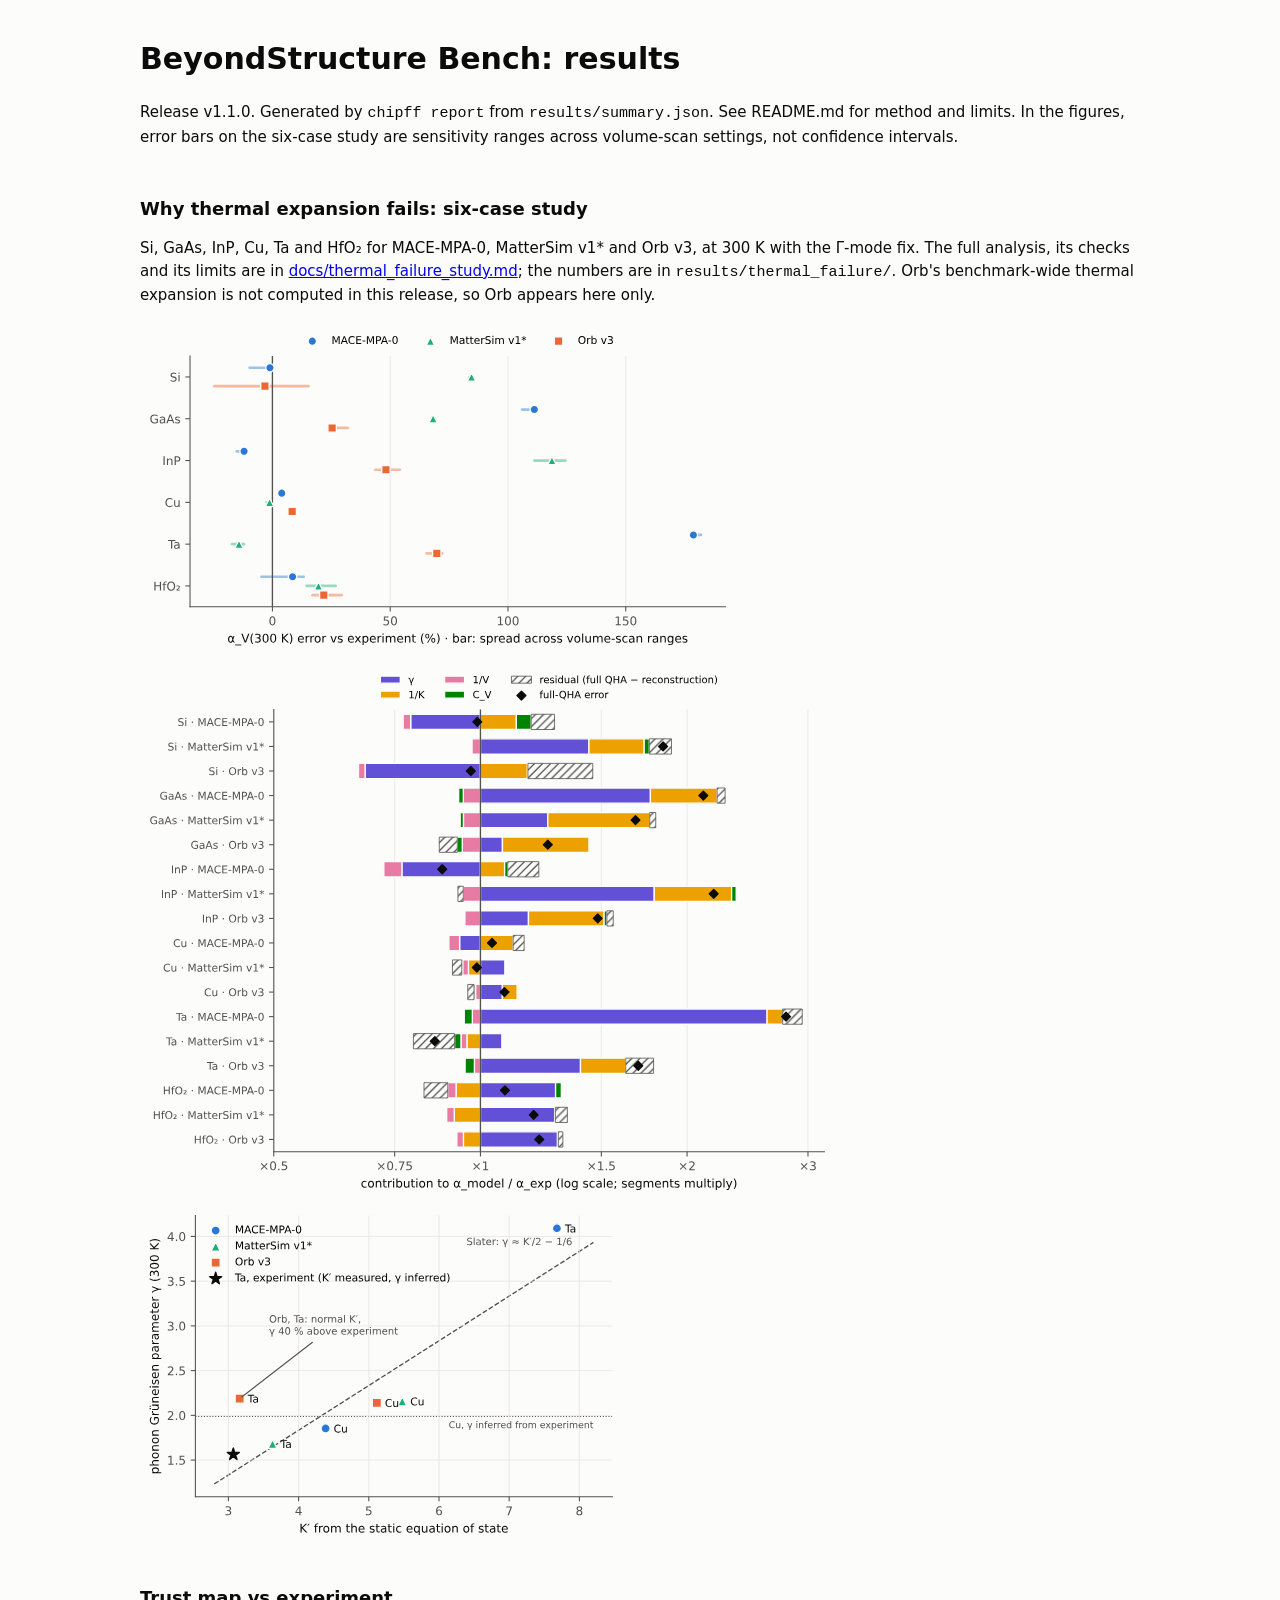
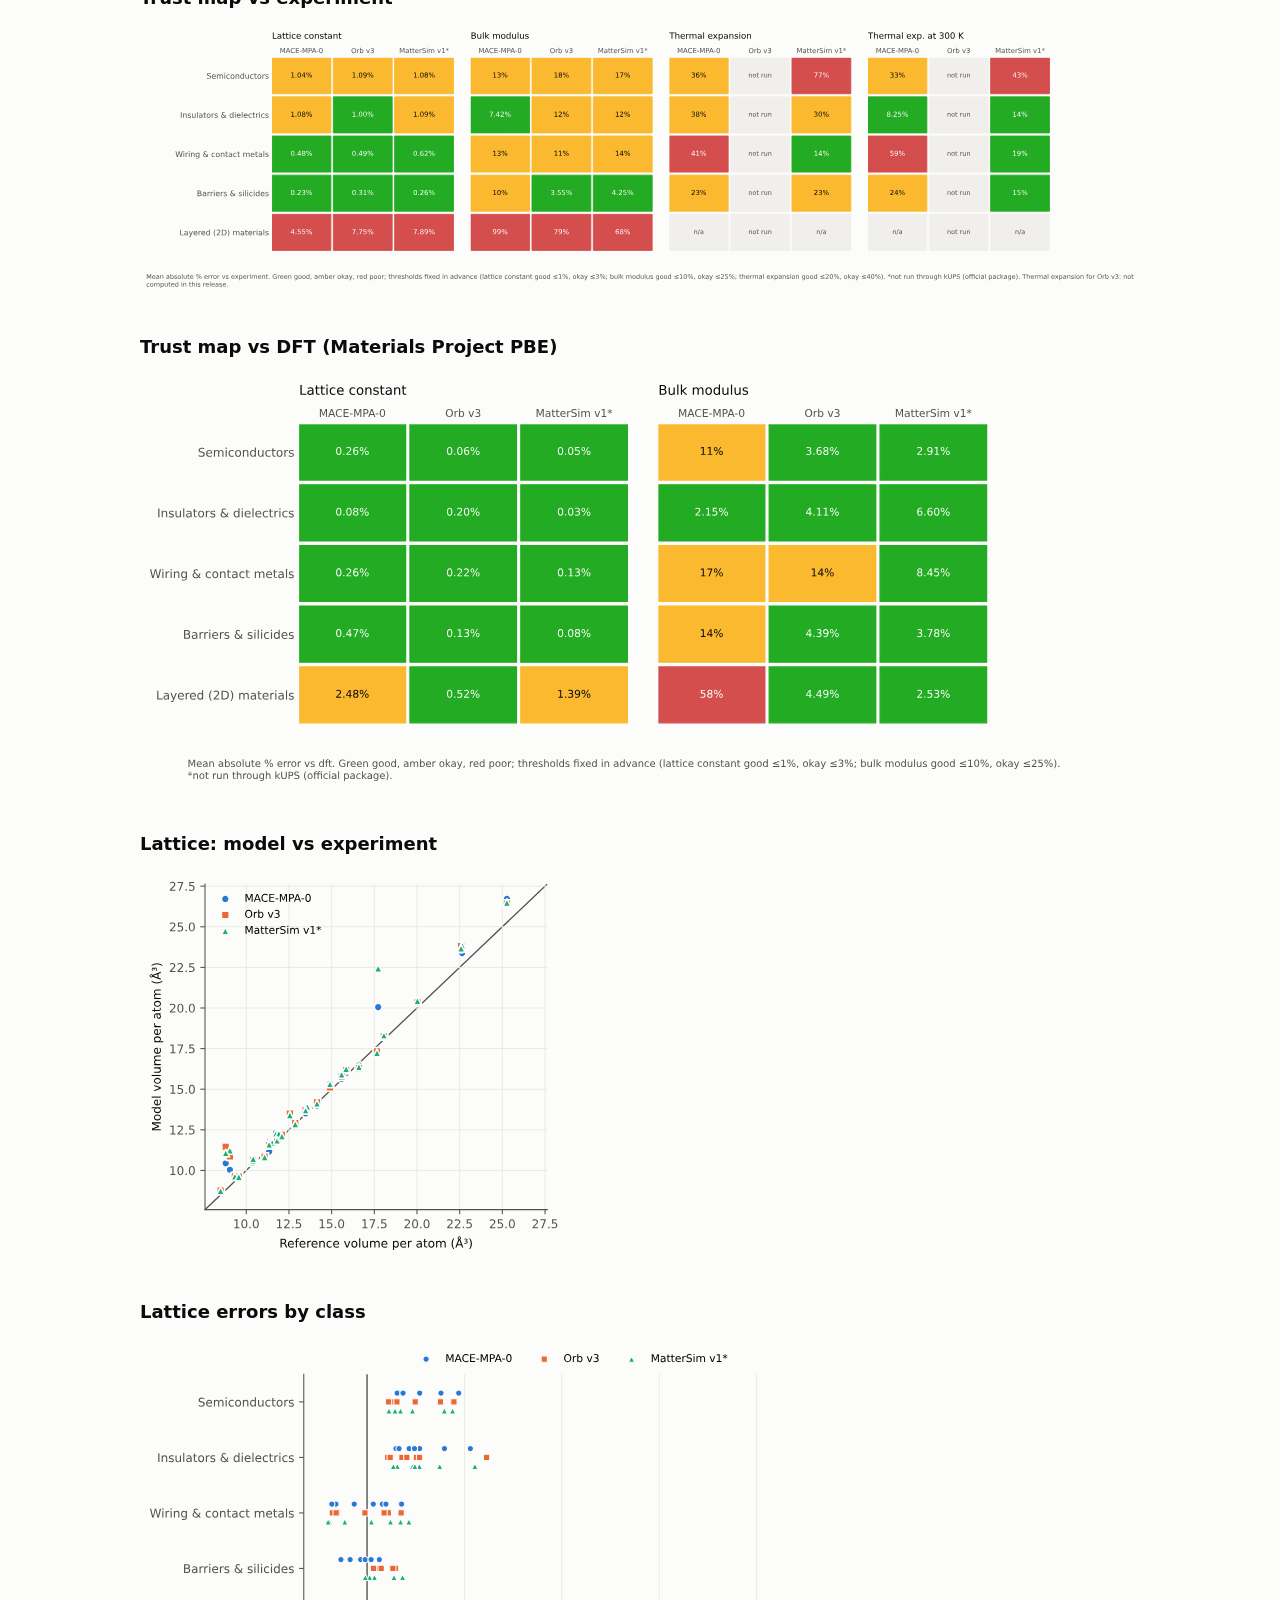
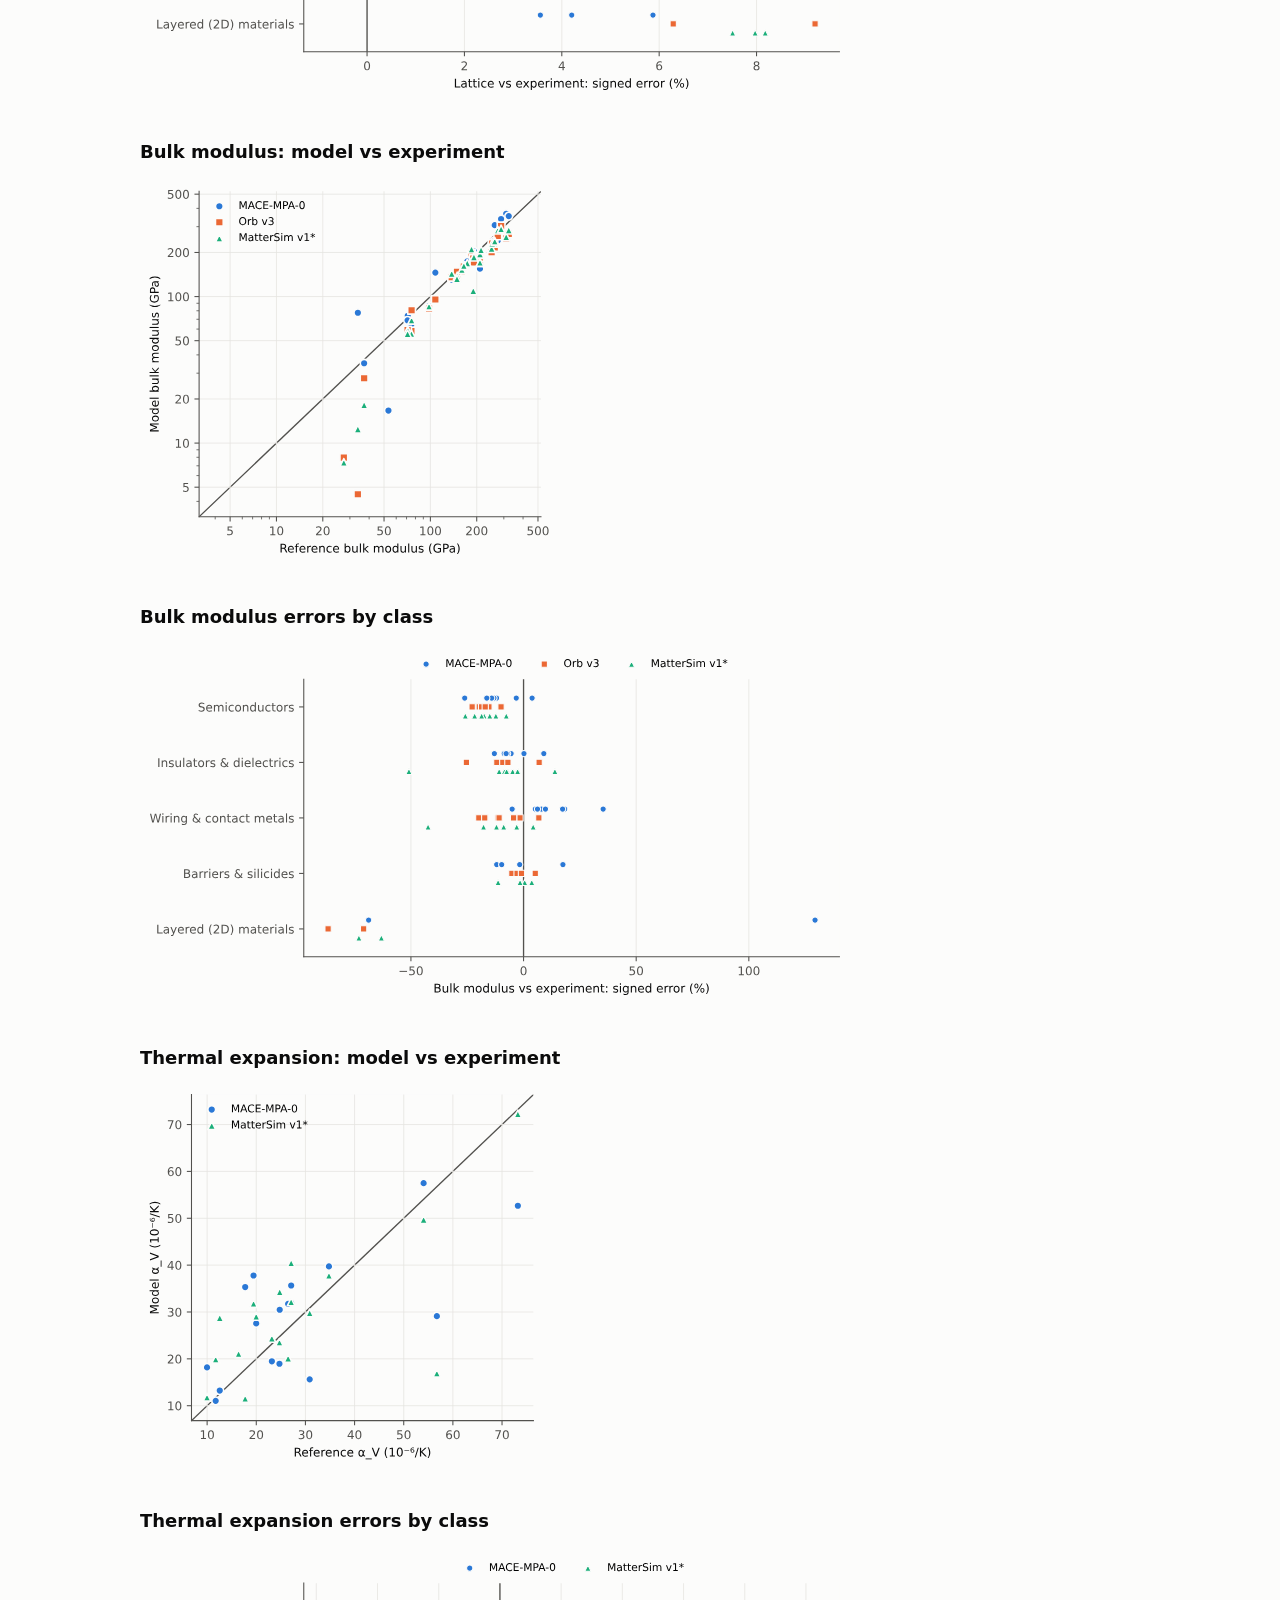
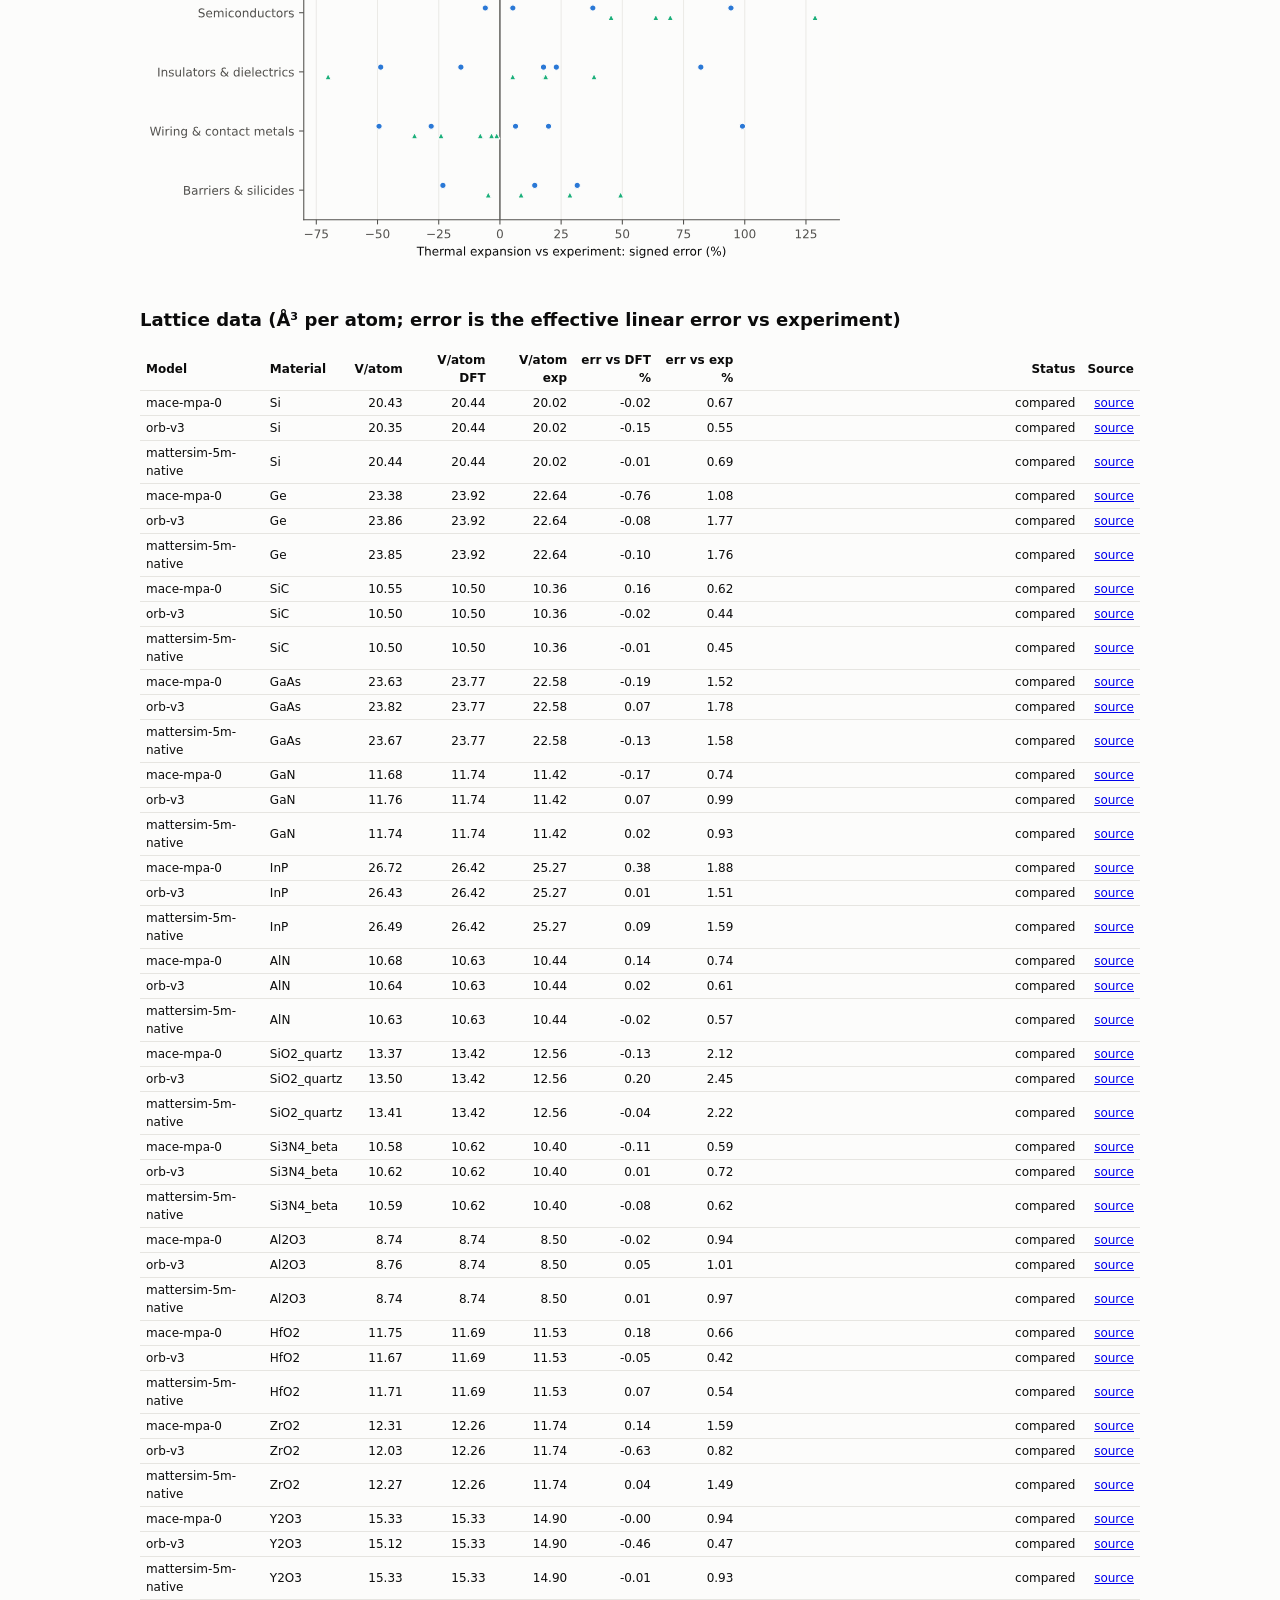
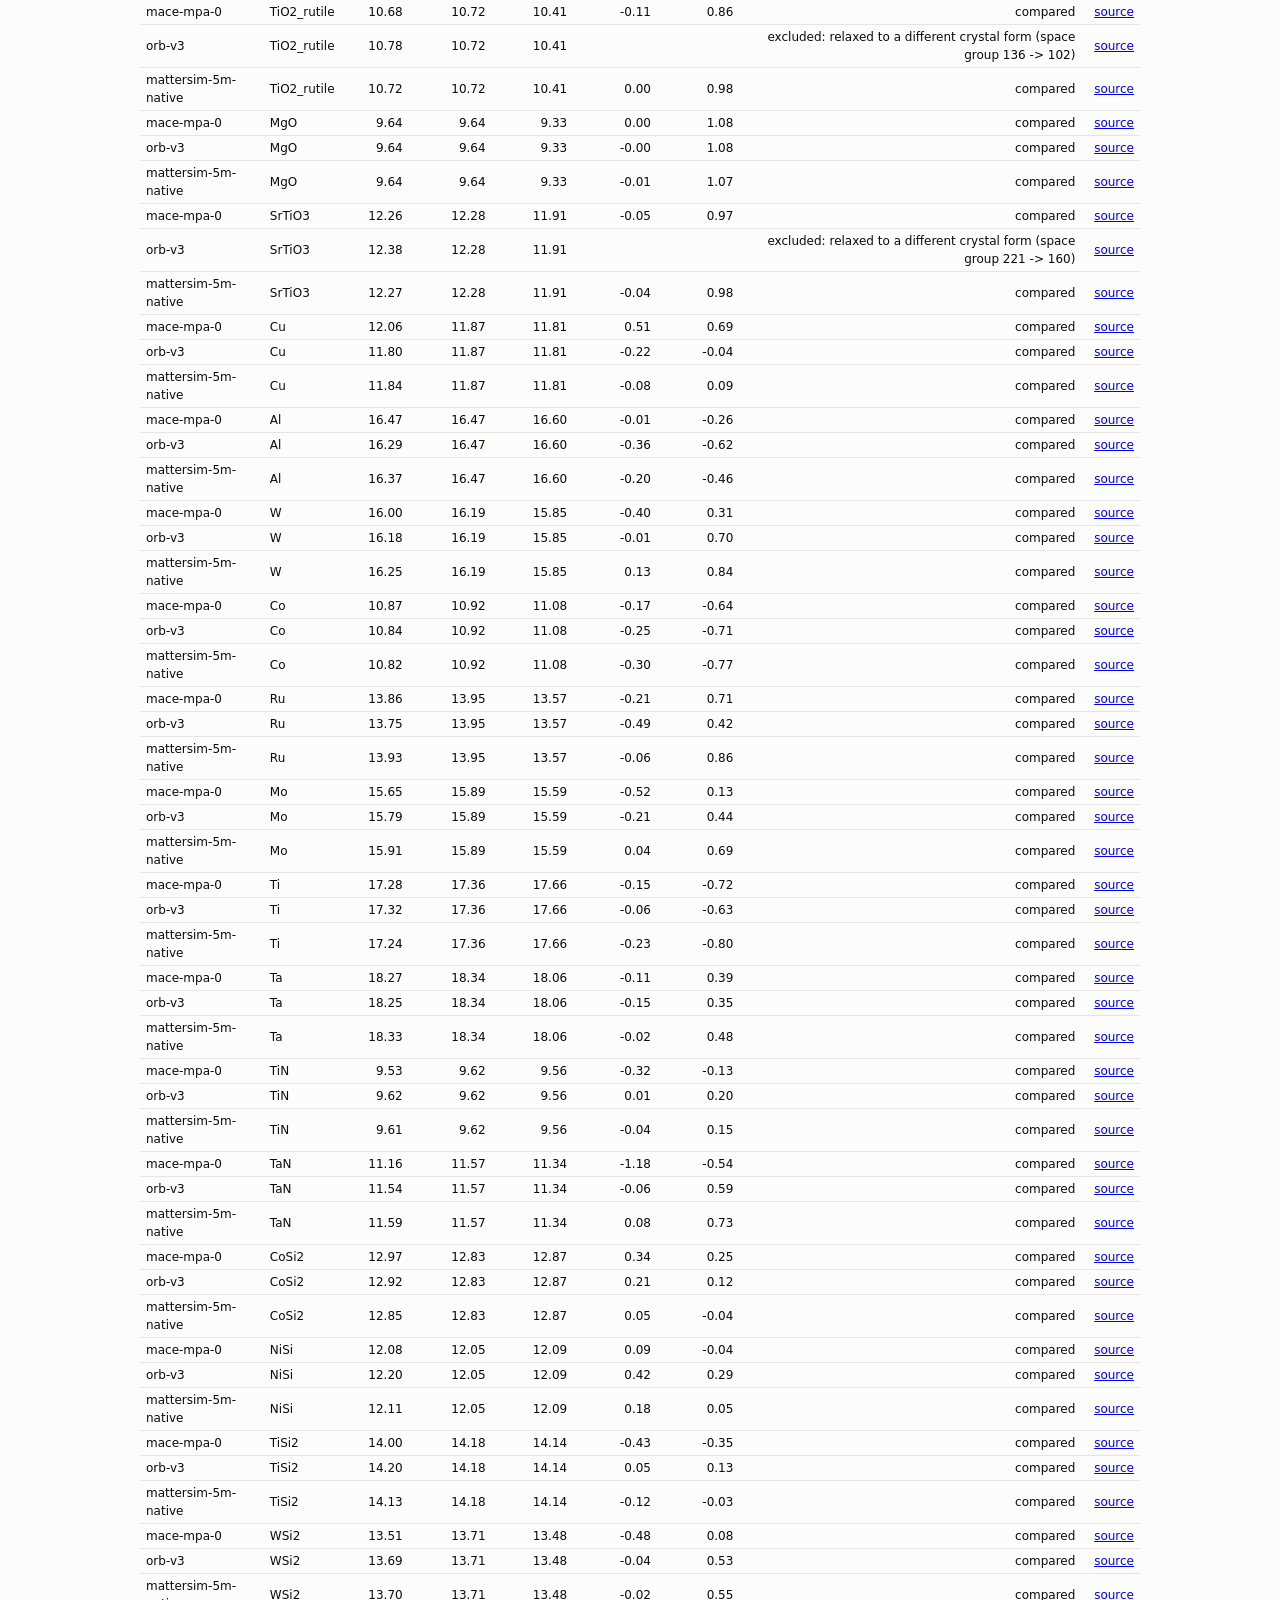
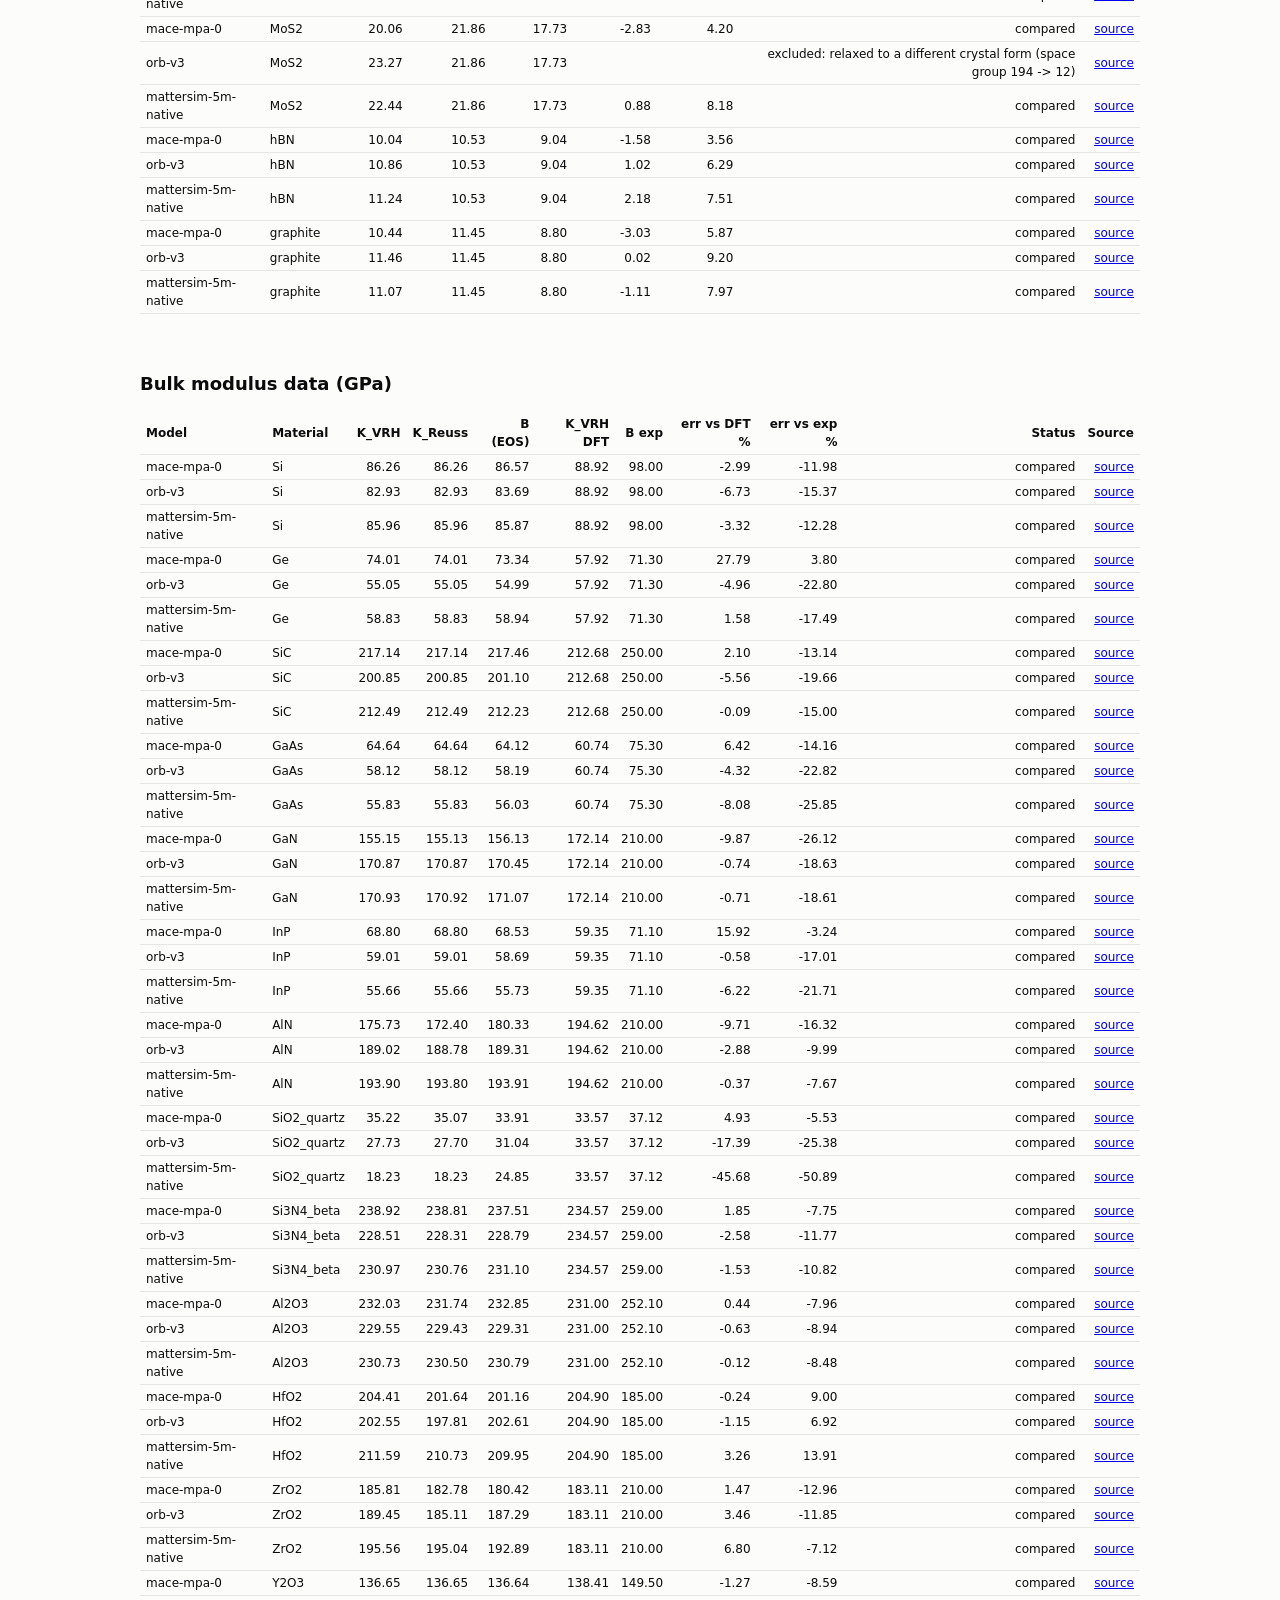
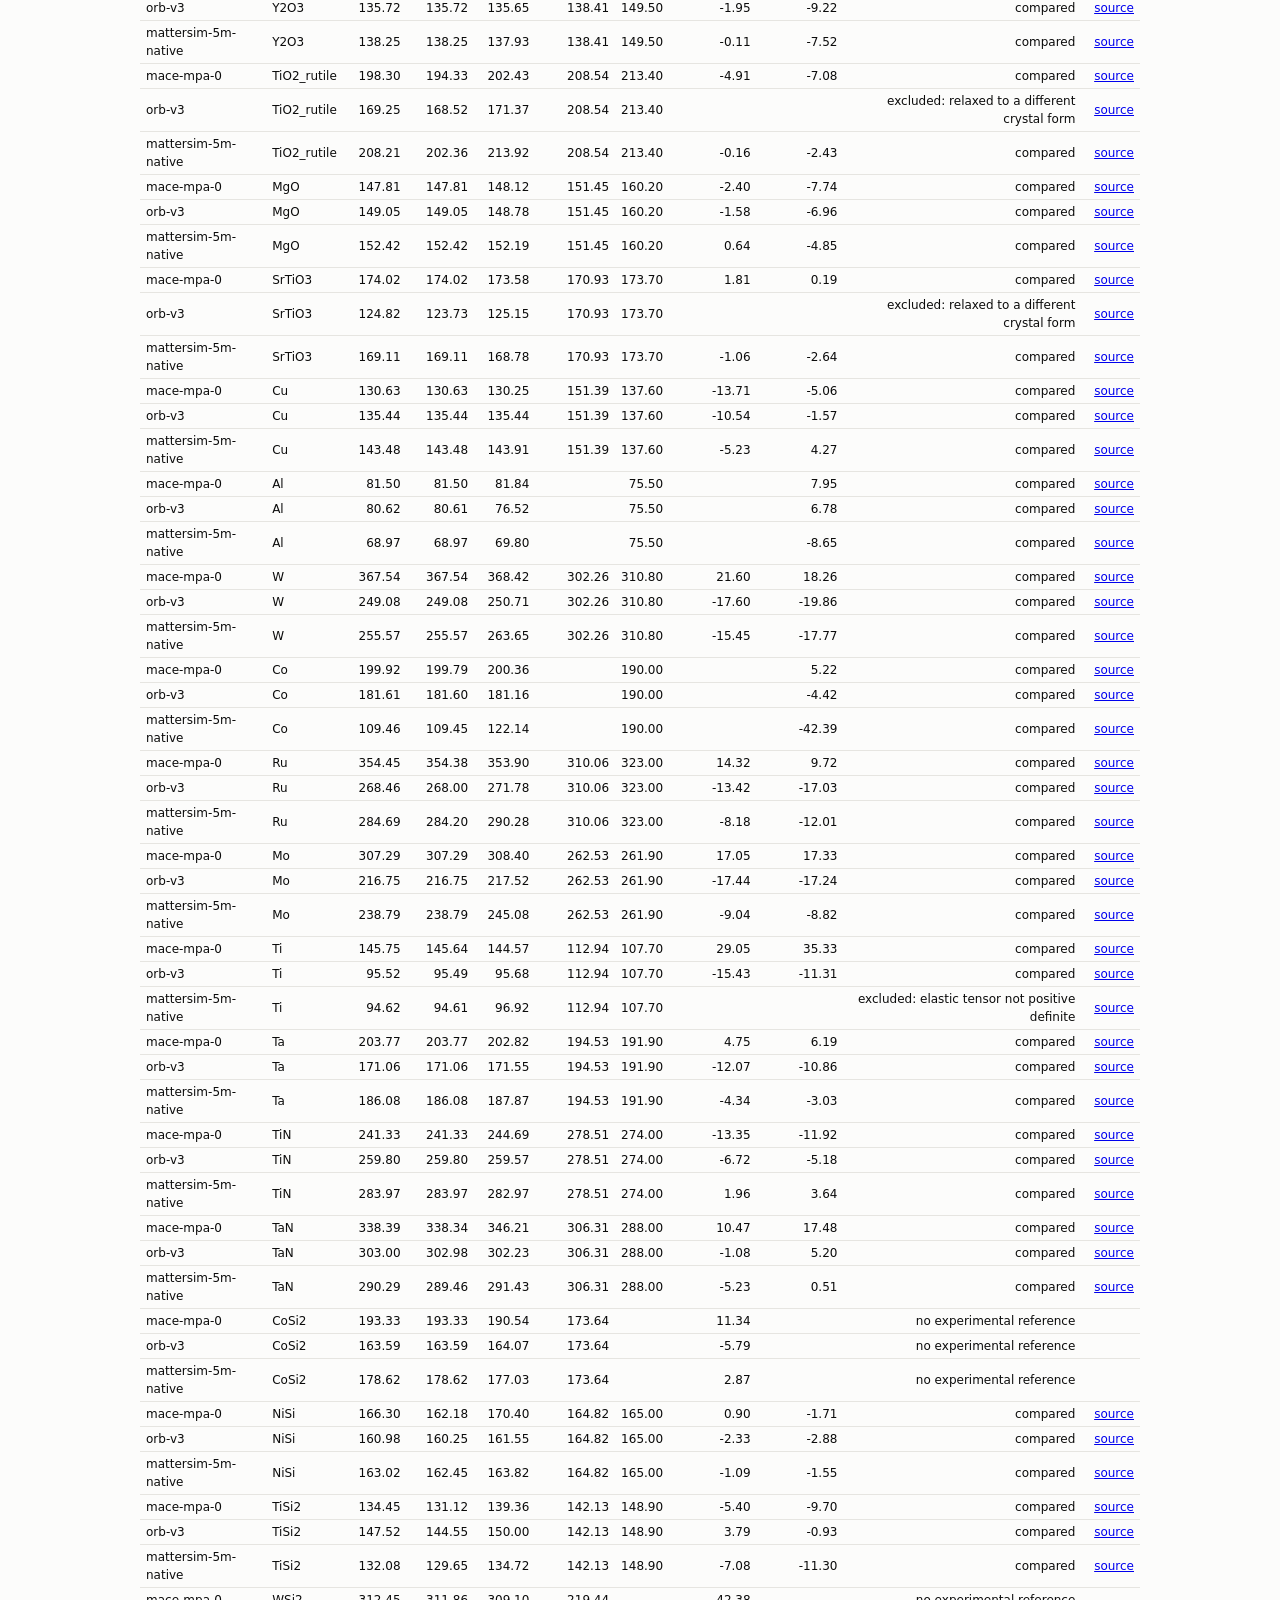
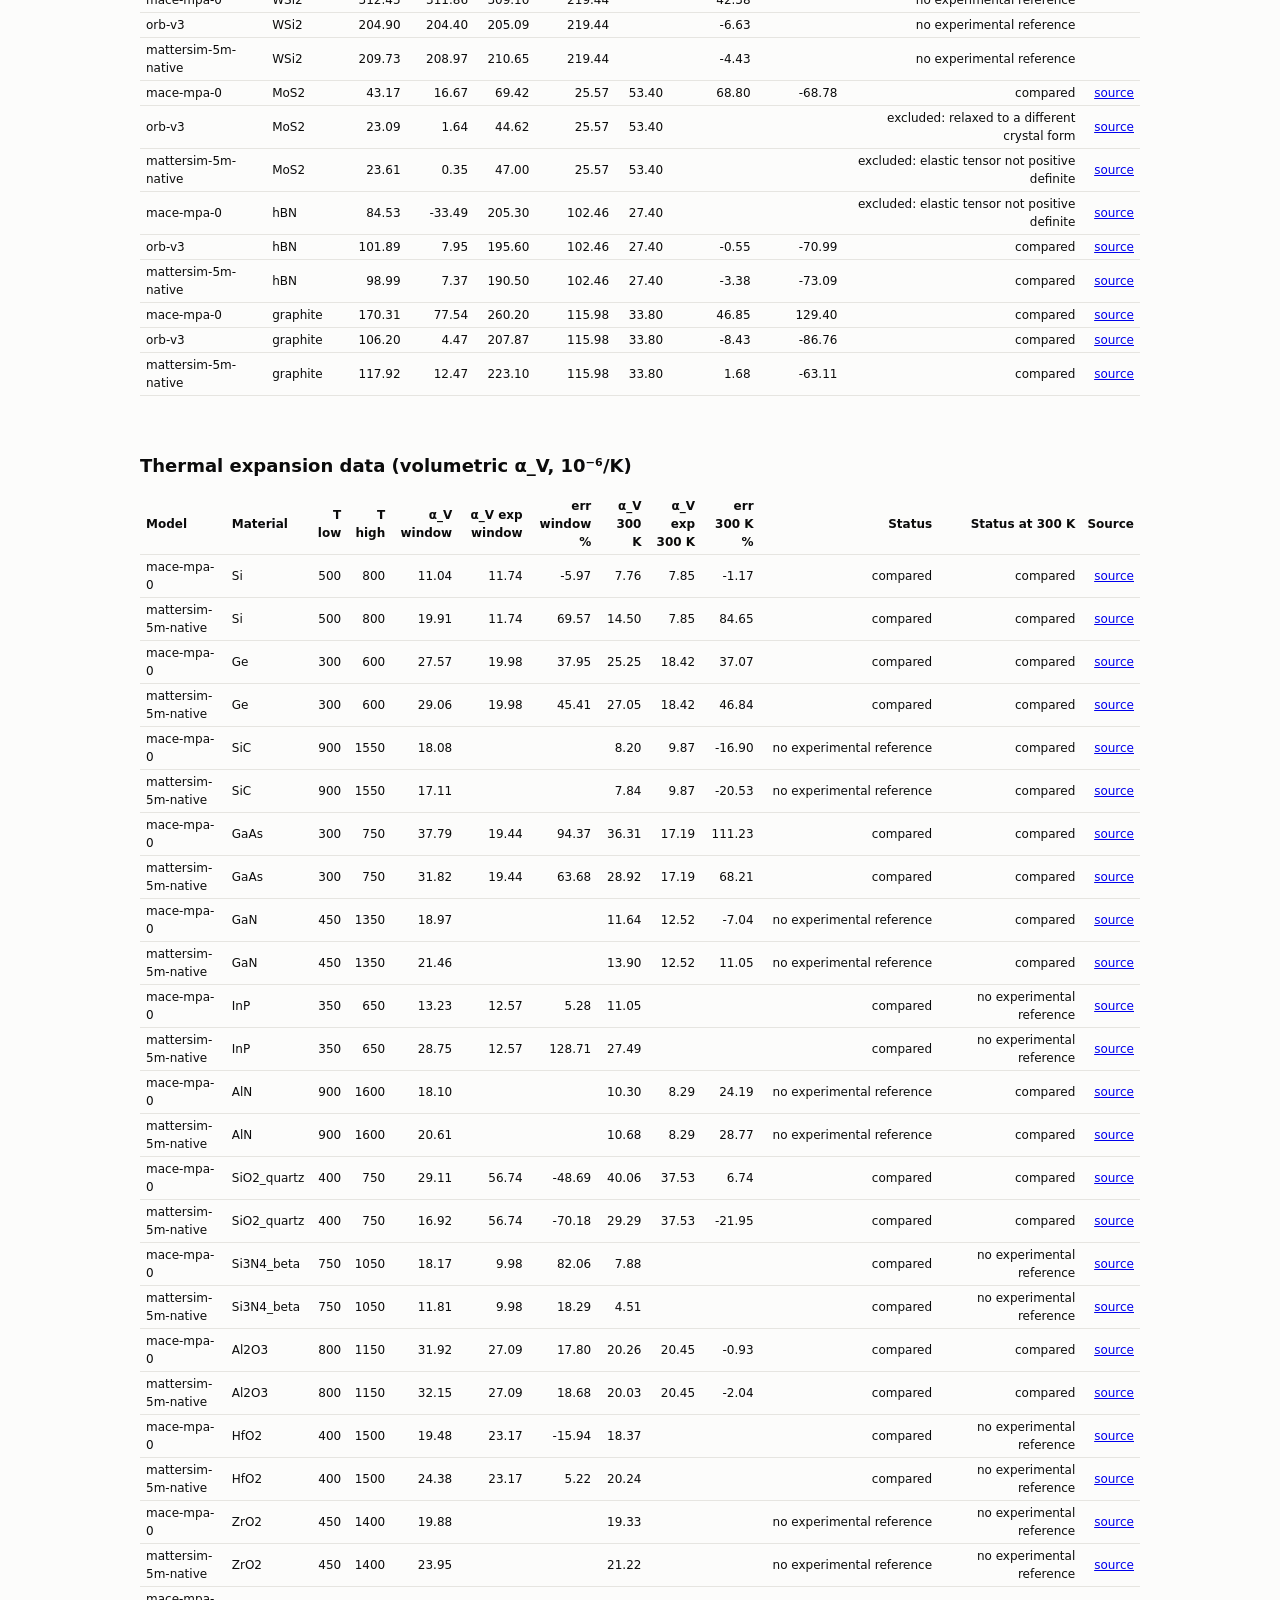
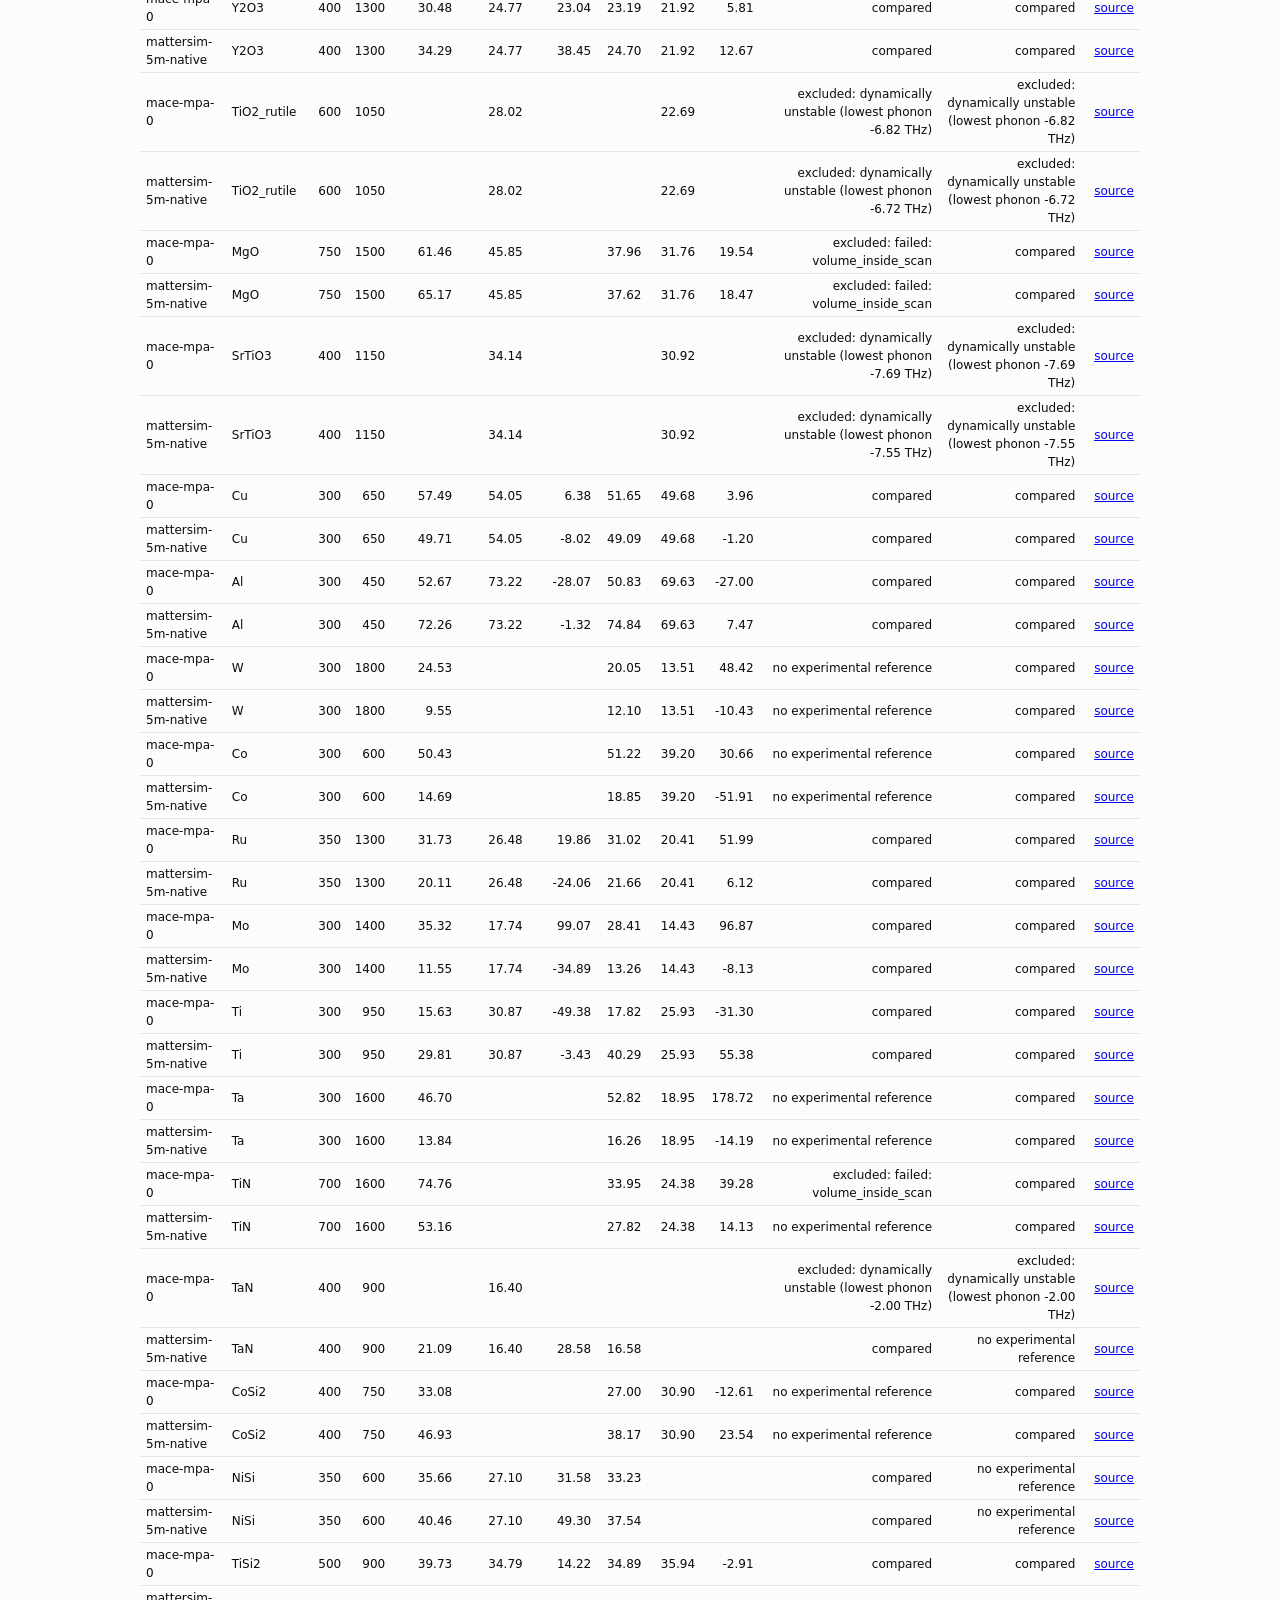
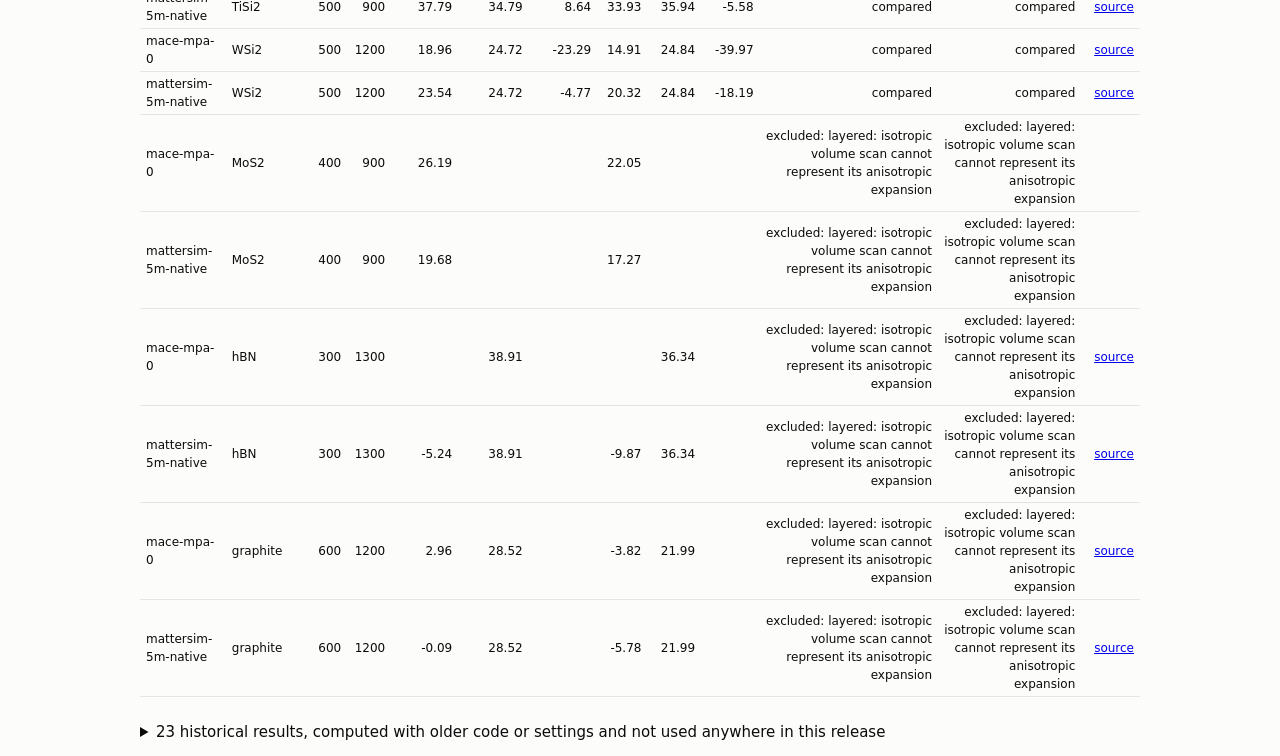
==== commit e7409899: "Merge remote-tracking branch 'origin/main' into claude/elated-dijkstra-f545b5 # Conflicts: #	report/" ====
--- a/report/index.html
+++ b/report/index.html
@@ -8,5 +8,5 @@
 <p>Release v1.1.0. Generated by <code>chipff report</code> from <code>results/summary.json</code>. See README.md for
 method and limits. In the figures, error bars on the six-case study are sensitivity ranges across volume-scan settings,
 not confidence intervals.</p>
-<div class='wrap'><h2>Why thermal expansion fails: six-case study</h2><p>Si, GaAs, InP, Cu, Ta and HfO₂ for MACE-MPA-0, MatterSim v1* and Orb v3, at 300 K with the Γ-mode fix. The full analysis, its checks and its limits are in <a href='../docs/thermal_failure_study.md'>docs/thermal_failure_study.md</a>; the numbers are in <code>results/thermal_failure/</code>. Orb's benchmark-wide thermal expansion is not computed in this release, so Orb appears here only.</p><img src='figures/study_errors.svg' alt='Thermal-expansion error by material and model'><img src='figures/study_ingredients.svg' alt='Ingredients of the thermal-expansion error'><img src='figures/study_kprime.svg' alt='Static K-prime against the phonon Grüneisen parameter'></div><div class='wrap'><h2>Trust map vs experiment</h2><img src='figures/trust_map_experiment.svg' alt='Trust map vs experiment'></div><div class='wrap'><h2>Trust map vs DFT (Materials Project PBE)</h2><img src='figures/trust_map_dft.svg' alt='Trust map vs DFT (Materials Project PBE)'></div><div class='wrap'><h2>Lattice: model vs experiment</h2><img src='figures/parity_lattice_exp.svg' alt='Lattice: model vs experiment'></div><div class='wrap'><h2>Lattice errors by class</h2><img src='figures/signed_lattice_exp.svg' alt='Lattice errors by class'></div><div class='wrap'><h2>Bulk modulus: model vs experiment</h2><img src='figures/parity_bulk_exp.svg' alt='Bulk modulus: model vs experiment'></div><div class='wrap'><h2>Bulk modulus errors by class</h2><img src='figures/signed_bulk_exp.svg' alt='Bulk modulus errors by class'></div><div class='wrap'><h2>Thermal expansion: model vs experiment</h2><img src='figures/parity_cte_exp.svg' alt='Thermal expansion: model vs experiment'></div><div class='wrap'><h2>Thermal expansion errors by class</h2><img src='figures/signed_cte_exp.svg' alt='Thermal expansion errors by class'></div><div class='wrap'><h2>Lattice data (Å³ per atom; error is the effective linear error vs experiment)</h2><table><thead><tr><th>Model</th><th>Material</th><th>V/atom</th><th>V/atom DFT</th><th>V/atom exp</th><th>err vs DFT %</th><th>err vs exp %</th><th>Status</th><th>Source</th></tr></thead><tbody><tr><td>mace-mpa-0</td><td>Si</td><td>20.43</td><td>20.44</td><td>20.02</td><td>-0.02</td><td>0.67</td><td>compared</td><td><a href='https://physics.nist.gov/cuu/pdf/xray_2018.pdf'>source</a></td></tr><tr><td>orb-v3</td><td>Si</td><td>20.35</td><td>20.44</td><td>20.02</td><td>-0.15</td><td>0.55</td><td>compared</td><td><a href='https://physics.nist.gov/cuu/pdf/xray_2018.pdf'>source</a></td></tr><tr><td>mattersim-5m-native</td><td>Si</td><td>20.44</td><td>20.44</td><td>20.02</td><td>-0.01</td><td>0.69</td><td>compared</td><td><a href='https://physics.nist.gov/cuu/pdf/xray_2018.pdf'>source</a></td></tr><tr><td>mace-mpa-0</td><td>Ge</td><td>23.38</td><td>23.92</td><td>22.64</td><td>-0.76</td><td>1.08</td><td>compared</td><td><a href='http://www.ioffe.ru/SVA/NSM/Semicond/Ge/basic.html'>source</a></td></tr><tr><td>orb-v3</td><td>Ge</td><td>23.86</td><td>23.92</td><td>22.64</td><td>-0.08</td><td>1.77</td><td>compared</td><td><a href='http://www.ioffe.ru/SVA/NSM/Semicond/Ge/basic.html'>source</a></td></tr><tr><td>mattersim-5m-native</td><td>Ge</td><td>23.85</td><td>23.92</td><td>22.64</td><td>-0.10</td><td>1.76</td><td>compared</td><td><a href='http://www.ioffe.ru/SVA/NSM/Semicond/Ge/basic.html'>source</a></td></tr><tr><td>mace-mpa-0</td><td>SiC</td><td>10.55</td><td>10.50</td><td>10.36</td><td>0.16</td><td>0.62</td><td>compared</td><td><a href='http://www.ioffe.ru/SVA/NSM/Semicond/SiC/basic.html'>source</a></td></tr><tr><td>orb-v3</td><td>SiC</td><td>10.50</td><td>10.50</td><td>10.36</td><td>-0.02</td><td>0.44</td><td>compared</td><td><a href='http://www.ioffe.ru/SVA/NSM/Semicond/SiC/basic.html'>source</a></td></tr><tr><td>mattersim-5m-native</td><td>SiC</td><td>10.50</td><td>10.50</td><td>10.36</td><td>-0.01</td><td>0.45</td><td>compared</td><td><a href='http://www.ioffe.ru/SVA/NSM/Semicond/SiC/basic.html'>source</a></td></tr><tr><td>mace-mpa-0</td><td>GaAs</td><td>23.63</td><td>23.77</td><td>22.58</td><td>-0.19</td><td>1.52</td><td>compared</td><td><a href='http://www.ioffe.ru/SVA/NSM/Semicond/GaAs/basic.html'>source</a></td></tr><tr><td>orb-v3</td><td>GaAs</td><td>23.82</td><td>23.77</td><td>22.58</td><td>0.07</td><td>1.78</td><td>compared</td><td><a href='http://www.ioffe.ru/SVA/NSM/Semicond/GaAs/basic.html'>source</a></td></tr><tr><td>mattersim-5m-native</td><td>GaAs</td><td>23.67</td><td>23.77</td><td>22.58</td><td>-0.13</td><td>1.58</td><td>compared</td><td><a href='http://www.ioffe.ru/SVA/NSM/Semicond/GaAs/basic.html'>source</a></td></tr><tr><td>mace-mpa-0</td><td>GaN</td><td>11.68</td><td>11.74</td><td>11.42</td><td>-0.17</td><td>0.74</td><td>compared</td><td><a href='http://www.ioffe.ru/SVA/NSM/Semicond/GaN/basic.html'>source</a></td></tr><tr><td>orb-v3</td><td>GaN</td><td>11.76</td><td>11.74</td><td>11.42</td><td>0.07</td><td>0.99</td><td>compared</td><td><a href='http://www.ioffe.ru/SVA/NSM/Semicond/GaN/basic.html'>source</a></td></tr><tr><td>mattersim-5m-native</td><td>GaN</td><td>11.74</td><td>11.74</td><td>11.42</td><td>0.02</td><td>0.93</td><td>compared</td><td><a href='http://www.ioffe.ru/SVA/NSM/Semicond/GaN/basic.html'>source</a></td></tr><tr><td>mace-mpa-0</td><td>InP</td><td>26.72</td><td>26.42</td><td>25.27</td><td>0.38</td><td>1.88</td><td>compared</td><td><a href='http://www.ioffe.ru/SVA/NSM/Semicond/InP/basic.html'>source</a></td></tr><tr><td>orb-v3</td><td>InP</td><td>26.43</td><td>26.42</td><td>25.27</td><td>0.01</td><td>1.51</td><td>compared</td><td><a href='http://www.ioffe.ru/SVA/NSM/Semicond/InP/basic.html'>source</a></td></tr><tr><td>mattersim-5m-native</td><td>InP</td><td>26.49</td><td>26.42</td><td>25.27</td><td>0.09</td><td>1.59</td><td>compared</td><td><a href='http://www.ioffe.ru/SVA/NSM/Semicond/InP/basic.html'>source</a></td></tr><tr><td>mace-mpa-0</td><td>AlN</td><td>10.68</td><td>10.63</td><td>10.44</td><td>0.14</td><td>0.74</td><td>compared</td><td><a href='https://przyrbwn.icm.edu.pl/APP/PDF/114/a114z529.pdf'>source</a></td></tr><tr><td>orb-v3</td><td>AlN</td><td>10.64</td><td>10.63</td><td>10.44</td><td>0.02</td><td>0.61</td><td>compared</td><td><a href='https://przyrbwn.icm.edu.pl/APP/PDF/114/a114z529.pdf'>source</a></td></tr><tr><td>mattersim-5m-native</td><td>AlN</td><td>10.63</td><td>10.63</td><td>10.44</td><td>-0.02</td><td>0.57</td><td>compared</td><td><a href='https://przyrbwn.icm.edu.pl/APP/PDF/114/a114z529.pdf'>source</a></td></tr><tr><td>mace-mpa-0</td><td>SiO2_quartz</td><td>13.37</td><td>13.42</td><td>12.56</td><td>-0.13</td><td>2.12</td><td>compared</td><td><a href='https://pmc.ncbi.nlm.nih.gov/articles/PMC9348876/ (full text via Europe PMC); also https://arxiv.org/abs/1612.07049'>source</a></td></tr><tr><td>orb-v3</td><td>SiO2_quartz</td><td>13.50</td><td>13.42</td><td>12.56</td><td>0.20</td><td>2.45</td><td>compared</td><td><a href='https://pmc.ncbi.nlm.nih.gov/articles/PMC9348876/ (full text via Europe PMC); also https://arxiv.org/abs/1612.07049'>source</a></td></tr><tr><td>mattersim-5m-native</td><td>SiO2_quartz</td><td>13.41</td><td>13.42</td><td>12.56</td><td>-0.04</td><td>2.22</td><td>compared</td><td><a href='https://pmc.ncbi.nlm.nih.gov/articles/PMC9348876/ (full text via Europe PMC); also https://arxiv.org/abs/1612.07049'>source</a></td></tr><tr><td>mace-mpa-0</td><td>Si3N4_beta</td><td>10.58</td><td>10.62</td><td>10.40</td><td>-0.11</td><td>0.59</td><td>compared</td><td><a href='https://www.crystallography.net/cod/2102550.cif'>source</a></td></tr><tr><td>orb-v3</td><td>Si3N4_beta</td><td>10.62</td><td>10.62</td><td>10.40</td><td>0.01</td><td>0.72</td><td>compared</td><td><a href='https://www.crystallography.net/cod/2102550.cif'>source</a></td></tr><tr><td>mattersim-5m-native</td><td>Si3N4_beta</td><td>10.59</td><td>10.62</td><td>10.40</td><td>-0.08</td><td>0.62</td><td>compared</td><td><a href='https://www.crystallography.net/cod/2102550.cif'>source</a></td></tr><tr><td>mace-mpa-0</td><td>Al2O3</td><td>8.74</td><td>8.74</td><td>8.50</td><td>-0.02</td><td>0.94</td><td>compared</td><td><a href='https://tsapps.nist.gov/srmext/certificates/676a.pdf'>source</a></td></tr><tr><td>orb-v3</td><td>Al2O3</td><td>8.76</td><td>8.74</td><td>8.50</td><td>0.05</td><td>1.01</td><td>compared</td><td><a href='https://tsapps.nist.gov/srmext/certificates/676a.pdf'>source</a></td></tr><tr><td>mattersim-5m-native</td><td>Al2O3</td><td>8.74</td><td>8.74</td><td>8.50</td><td>0.01</td><td>0.97</td><td>compared</td><td><a href='https://tsapps.nist.gov/srmext/certificates/676a.pdf'>source</a></td></tr><tr><td>mace-mpa-0</td><td>HfO2</td><td>11.75</td><td>11.69</td><td>11.53</td><td>0.18</td><td>0.66</td><td>compared</td><td><a href='https://www.crystallography.net/cod/9013470.cif'>source</a></td></tr><tr><td>orb-v3</td><td>HfO2</td><td>11.67</td><td>11.69</td><td>11.53</td><td>-0.05</td><td>0.42</td><td>compared</td><td><a href='https://www.crystallography.net/cod/9013470.cif'>source</a></td></tr><tr><td>mattersim-5m-native</td><td>HfO2</td><td>11.71</td><td>11.69</td><td>11.53</td><td>0.07</td><td>0.54</td><td>compared</td><td><a href='https://www.crystallography.net/cod/9013470.cif'>source</a></td></tr><tr><td>mace-mpa-0</td><td>ZrO2</td><td>12.31</td><td>12.26</td><td>11.74</td><td>0.14</td><td>1.59</td><td>compared</td><td><a href='https://www.crystallography.net/cod/9016714.cif'>source</a></td></tr><tr><td>orb-v3</td><td>ZrO2</td><td>12.03</td><td>12.26</td><td>11.74</td><td>-0.63</td><td>0.82</td><td>compared</td><td><a href='https://www.crystallography.net/cod/9016714.cif'>source</a></td></tr><tr><td>mattersim-5m-native</td><td>ZrO2</td><td>12.27</td><td>12.26</td><td>11.74</td><td>0.04</td><td>1.49</td><td>compared</td><td><a href='https://www.crystallography.net/cod/9016714.cif'>source</a></td></tr><tr><td>mace-mpa-0</td><td>Y2O3</td><td>15.33</td><td>15.33</td><td>14.90</td><td>-0.00</td><td>0.94</td><td>compared</td><td><a href='https://www.crystallography.net/cod/1513300.cif'>source</a></td></tr><tr><td>orb-v3</td><td>Y2O3</td><td>15.12</td><td>15.33</td><td>14.90</td><td>-0.46</td><td>0.47</td><td>compared</td><td><a href='https://www.crystallography.net/cod/1513300.cif'>source</a></td></tr><tr><td>mattersim-5m-native</td><td>Y2O3</td><td>15.33</td><td>15.33</td><td>14.90</td><td>-0.01</td><td>0.93</td><td>compared</td><td><a href='https://www.crystallography.net/cod/1513300.cif'>source</a></td></tr><tr><td>mace-mpa-0</td><td>TiO2_rutile</td><td>10.68</td><td>10.72</td><td>10.41</td><td>-0.11</td><td>0.86</td><td>compared</td><td><a href='https://tsapps.nist.gov/srmext/certificates/674b.pdf'>source</a></td></tr><tr><td>orb-v3</td><td>TiO2_rutile</td><td>10.78</td><td>10.72</td><td>10.41</td><td></td><td></td><td>excluded: relaxed to a different crystal form (space group 136 -&gt; 102)</td><td><a href='https://tsapps.nist.gov/srmext/certificates/674b.pdf'>source</a></td></tr><tr><td>mattersim-5m-native</td><td>TiO2_rutile</td><td>10.72</td><td>10.72</td><td>10.41</td><td>0.00</td><td>0.98</td><td>compared</td><td><a href='https://tsapps.nist.gov/srmext/certificates/674b.pdf'>source</a></td></tr><tr><td>mace-mpa-0</td><td>MgO</td><td>9.64</td><td>9.64</td><td>9.33</td><td>0.00</td><td>1.08</td><td>compared</td><td><a href='https://www.crystallography.net/cod/9006456.cif'>source</a></td></tr><tr><td>orb-v3</td><td>MgO</td><td>9.64</td><td>9.64</td><td>9.33</td><td>-0.00</td><td>1.08</td><td>compared</td><td><a href='https://www.crystallography.net/cod/9006456.cif'>source</a></td></tr><tr><td>mattersim-5m-native</td><td>MgO</td><td>9.64</td><td>9.64</td><td>9.33</td><td>-0.01</td><td>1.07</td><td>compared</td><td><a href='https://www.crystallography.net/cod/9006456.cif'>source</a></td></tr><tr><td>mace-mpa-0</td><td>SrTiO3</td><td>12.26</td><td>12.28</td><td>11.91</td><td>-0.05</td><td>0.97</td><td>compared</td><td><a href='https://www.crystallography.net/cod/9006864.cif'>source</a></td></tr><tr><td>orb-v3</td><td>SrTiO3</td><td>12.38</td><td>12.28</td><td>11.91</td><td></td><td></td><td>excluded: relaxed to a different crystal form (space group 221 -&gt; 160)</td><td><a href='https://www.crystallography.net/cod/9006864.cif'>source</a></td></tr><tr><td>mattersim-5m-native</td><td>SrTiO3</td><td>12.27</td><td>12.28</td><td>11.91</td><td>-0.04</td><td>0.98</td><td>compared</td><td><a href='https://www.crystallography.net/cod/9006864.cif'>source</a></td></tr><tr><td>mace-mpa-0</td><td>Cu</td><td>12.06</td><td>11.87</td><td>11.81</td><td>0.51</td><td>0.69</td><td>compared</td><td><a href='https://nvlpubs.nist.gov/nistpubs/Legacy/circ/nbscircular539v1.pdf'>source</a></td></tr><tr><td>orb-v3</td><td>Cu</td><td>11.80</td><td>11.87</td><td>11.81</td><td>-0.22</td><td>-0.04</td><td>compared</td><td><a href='https://nvlpubs.nist.gov/nistpubs/Legacy/circ/nbscircular539v1.pdf'>source</a></td></tr><tr><td>mattersim-5m-native</td><td>Cu</td><td>11.84</td><td>11.87</td><td>11.81</td><td>-0.08</td><td>0.09</td><td>compared</td><td><a href='https://nvlpubs.nist.gov/nistpubs/Legacy/circ/nbscircular539v1.pdf'>source</a></td></tr><tr><td>mace-mpa-0</td><td>Al</td><td>16.47</td><td>16.47</td><td>16.60</td><td>-0.01</td><td>-0.26</td><td>compared</td><td><a href='https://nvlpubs.nist.gov/nistpubs/Legacy/circ/nbscircular539v1.pdf'>source</a></td></tr><tr><td>orb-v3</td><td>Al</td><td>16.29</td><td>16.47</td><td>16.60</td><td>-0.36</td><td>-0.62</td><td>compared</td><td><a href='https://nvlpubs.nist.gov/nistpubs/Legacy/circ/nbscircular539v1.pdf'>source</a></td></tr><tr><td>mattersim-5m-native</td><td>Al</td><td>16.37</td><td>16.47</td><td>16.60</td><td>-0.20</td><td>-0.46</td><td>compared</td><td><a href='https://nvlpubs.nist.gov/nistpubs/Legacy/circ/nbscircular539v1.pdf'>source</a></td></tr><tr><td>mace-mpa-0</td><td>W</td><td>16.00</td><td>16.19</td><td>15.85</td><td>-0.40</td><td>0.31</td><td>compared</td><td><a href='https://nvlpubs.nist.gov/nistpubs/Legacy/circ/nbscircular539v1.pdf'>source</a></td></tr><tr><td>orb-v3</td><td>W</td><td>16.18</td><td>16.19</td><td>15.85</td><td>-0.01</td><td>0.70</td><td>compared</td><td><a href='https://nvlpubs.nist.gov/nistpubs/Legacy/circ/nbscircular539v1.pdf'>source</a></td></tr><tr><td>mattersim-5m-native</td><td>W</td><td>16.25</td><td>16.19</td><td>15.85</td><td>0.13</td><td>0.84</td><td>compared</td><td><a href='https://nvlpubs.nist.gov/nistpubs/Legacy/circ/nbscircular539v1.pdf'>source</a></td></tr><tr><td>mace-mpa-0</td><td>Co</td><td>10.87</td><td>10.92</td><td>11.08</td><td>-0.17</td><td>-0.64</td><td>compared</td><td><a href='https://en.wikipedia.org/wiki/Cobalt'>source</a></td></tr><tr><td>orb-v3</td><td>Co</td><td>10.84</td><td>10.92</td><td>11.08</td><td>-0.25</td><td>-0.71</td><td>compared</td><td><a href='https://en.wikipedia.org/wiki/Cobalt'>source</a></td></tr><tr><td>mattersim-5m-native</td><td>Co</td><td>10.82</td><td>10.92</td><td>11.08</td><td>-0.30</td><td>-0.77</td><td>compared</td><td><a href='https://en.wikipedia.org/wiki/Cobalt'>source</a></td></tr><tr><td>mace-mpa-0</td><td>Ru</td><td>13.86</td><td>13.95</td><td>13.57</td><td>-0.21</td><td>0.71</td><td>compared</td><td><a href='https://technology.matthey.com/content/journals/10.1595/147106713X665030'>source</a></td></tr><tr><td>orb-v3</td><td>Ru</td><td>13.75</td><td>13.95</td><td>13.57</td><td>-0.49</td><td>0.42</td><td>compared</td><td><a href='https://technology.matthey.com/content/journals/10.1595/147106713X665030'>source</a></td></tr><tr><td>mattersim-5m-native</td><td>Ru</td><td>13.93</td><td>13.95</td><td>13.57</td><td>-0.06</td><td>0.86</td><td>compared</td><td><a href='https://technology.matthey.com/content/journals/10.1595/147106713X665030'>source</a></td></tr><tr><td>mace-mpa-0</td><td>Mo</td><td>15.65</td><td>15.89</td><td>15.59</td><td>-0.52</td><td>0.13</td><td>compared</td><td><a href='https://nvlpubs.nist.gov/nistpubs/Legacy/circ/nbscircular539v1.pdf'>source</a></td></tr><tr><td>orb-v3</td><td>Mo</td><td>15.79</td><td>15.89</td><td>15.59</td><td>-0.21</td><td>0.44</td><td>compared</td><td><a href='https://nvlpubs.nist.gov/nistpubs/Legacy/circ/nbscircular539v1.pdf'>source</a></td></tr><tr><td>mattersim-5m-native</td><td>Mo</td><td>15.91</td><td>15.89</td><td>15.59</td><td>0.04</td><td>0.69</td><td>compared</td><td><a href='https://nvlpubs.nist.gov/nistpubs/Legacy/circ/nbscircular539v1.pdf'>source</a></td></tr><tr><td>mace-mpa-0</td><td>Ti</td><td>17.28</td><td>17.36</td><td>17.66</td><td>-0.15</td><td>-0.72</td><td>compared</td><td><a href='https://nvlpubs.nist.gov/nistpubs/Legacy/circ/nbscircular539v3.pdf'>source</a></td></tr><tr><td>orb-v3</td><td>Ti</td><td>17.32</td><td>17.36</td><td>17.66</td><td>-0.06</td><td>-0.63</td><td>compared</td><td><a href='https://nvlpubs.nist.gov/nistpubs/Legacy/circ/nbscircular539v3.pdf'>source</a></td></tr><tr><td>mattersim-5m-native</td><td>Ti</td><td>17.24</td><td>17.36</td><td>17.66</td><td>-0.23</td><td>-0.80</td><td>compared</td><td><a href='https://nvlpubs.nist.gov/nistpubs/Legacy/circ/nbscircular539v3.pdf'>source</a></td></tr><tr><td>mace-mpa-0</td><td>Ta</td><td>18.27</td><td>18.34</td><td>18.06</td><td>-0.11</td><td>0.39</td><td>compared</td><td><a href='https://nvlpubs.nist.gov/nistpubs/Legacy/circ/nbscircular539v1.pdf'>source</a></td></tr><tr><td>orb-v3</td><td>Ta</td><td>18.25</td><td>18.34</td><td>18.06</td><td>-0.15</td><td>0.35</td><td>compared</td><td><a href='https://nvlpubs.nist.gov/nistpubs/Legacy/circ/nbscircular539v1.pdf'>source</a></td></tr><tr><td>mattersim-5m-native</td><td>Ta</td><td>18.33</td><td>18.34</td><td>18.06</td><td>-0.02</td><td>0.48</td><td>compared</td><td><a href='https://nvlpubs.nist.gov/nistpubs/Legacy/circ/nbscircular539v1.pdf'>source</a></td></tr><tr><td>mace-mpa-0</td><td>TiN</td><td>9.53</td><td>9.62</td><td>9.56</td><td>-0.32</td><td>-0.13</td><td>compared</td><td><a href='https://doi.org/10.1029/2020JB020074'>source</a></td></tr><tr><td>orb-v3</td><td>TiN</td><td>9.62</td><td>9.62</td><td>9.56</td><td>0.01</td><td>0.20</td><td>compared</td><td><a href='https://doi.org/10.1029/2020JB020074'>source</a></td></tr><tr><td>mattersim-5m-native</td><td>TiN</td><td>9.61</td><td>9.62</td><td>9.56</td><td>-0.04</td><td>0.15</td><td>compared</td><td><a href='https://doi.org/10.1029/2020JB020074'>source</a></td></tr><tr><td>mace-mpa-0</td><td>TaN</td><td>11.16</td><td>11.57</td><td>11.34</td><td>-1.18</td><td>-0.54</td><td>compared</td><td><a href='https://www.crystallography.net/cod/2106407.cif'>source</a></td></tr><tr><td>orb-v3</td><td>TaN</td><td>11.54</td><td>11.57</td><td>11.34</td><td>-0.06</td><td>0.59</td><td>compared</td><td><a href='https://www.crystallography.net/cod/2106407.cif'>source</a></td></tr><tr><td>mattersim-5m-native</td><td>TaN</td><td>11.59</td><td>11.57</td><td>11.34</td><td>0.08</td><td>0.73</td><td>compared</td><td><a href='https://www.crystallography.net/cod/2106407.cif'>source</a></td></tr><tr><td>mace-mpa-0</td><td>CoSi2</td><td>12.97</td><td>12.83</td><td>12.87</td><td>0.34</td><td>0.25</td><td>compared</td><td><a href='https://www.crystallography.net/cod/1008148.cif'>source</a></td></tr><tr><td>orb-v3</td><td>CoSi2</td><td>12.92</td><td>12.83</td><td>12.87</td><td>0.21</td><td>0.12</td><td>compared</td><td><a href='https://www.crystallography.net/cod/1008148.cif'>source</a></td></tr><tr><td>mattersim-5m-native</td><td>CoSi2</td><td>12.85</td><td>12.83</td><td>12.87</td><td>0.05</td><td>-0.04</td><td>compared</td><td><a href='https://www.crystallography.net/cod/1008148.cif'>source</a></td></tr><tr><td>mace-mpa-0</td><td>NiSi</td><td>12.08</td><td>12.05</td><td>12.09</td><td>0.09</td><td>-0.04</td><td>compared</td><td><a href='https://www.crystallography.net/cod/1532040.cif'>source</a></td></tr><tr><td>orb-v3</td><td>NiSi</td><td>12.20</td><td>12.05</td><td>12.09</td><td>0.42</td><td>0.29</td><td>compared</td><td><a href='https://www.crystallography.net/cod/1532040.cif'>source</a></td></tr><tr><td>mattersim-5m-native</td><td>NiSi</td><td>12.11</td><td>12.05</td><td>12.09</td><td>0.18</td><td>0.05</td><td>compared</td><td><a href='https://www.crystallography.net/cod/1532040.cif'>source</a></td></tr><tr><td>mace-mpa-0</td><td>TiSi2</td><td>14.00</td><td>14.18</td><td>14.14</td><td>-0.43</td><td>-0.35</td><td>compared</td><td><a href='https://www.crystallography.net/cod/1532210.cif'>source</a></td></tr><tr><td>orb-v3</td><td>TiSi2</td><td>14.20</td><td>14.18</td><td>14.14</td><td>0.05</td><td>0.13</td><td>compared</td><td><a href='https://www.crystallography.net/cod/1532210.cif'>source</a></td></tr><tr><td>mattersim-5m-native</td><td>TiSi2</td><td>14.13</td><td>14.18</td><td>14.14</td><td>-0.12</td><td>-0.03</td><td>compared</td><td><a href='https://www.crystallography.net/cod/1532210.cif'>source</a></td></tr><tr><td>mace-mpa-0</td><td>WSi2</td><td>13.51</td><td>13.71</td><td>13.48</td><td>-0.48</td><td>0.08</td><td>compared</td><td><a href='https://www.crystallography.net/cod/1532195.cif'>source</a></td></tr><tr><td>orb-v3</td><td>WSi2</td><td>13.69</td><td>13.71</td><td>13.48</td><td>-0.04</td><td>0.53</td><td>compared</td><td><a href='https://www.crystallography.net/cod/1532195.cif'>source</a></td></tr><tr><td>mattersim-5m-native</td><td>WSi2</td><td>13.70</td><td>13.71</td><td>13.48</td><td>-0.02</td><td>0.55</td><td>compared</td><td><a href='https://www.crystallography.net/cod/1532195.cif'>source</a></td></tr><tr><td>mace-mpa-0</td><td>MoS2</td><td>20.06</td><td>21.86</td><td>17.73</td><td>-2.83</td><td>4.20</td><td>compared</td><td><a href='https://nvlpubs.nist.gov/nistpubs/Legacy/circ/nbscircular539v5.pdf'>source</a></td></tr><tr><td>orb-v3</td><td>MoS2</td><td>23.27</td><td>21.86</td><td>17.73</td><td></td><td></td><td>excluded: relaxed to a different crystal form (space group 194 -&gt; 12)</td><td><a href='https://nvlpubs.nist.gov/nistpubs/Legacy/circ/nbscircular539v5.pdf'>source</a></td></tr><tr><td>mattersim-5m-native</td><td>MoS2</td><td>22.44</td><td>21.86</td><td>17.73</td><td>0.88</td><td>8.18</td><td>compared</td><td><a href='https://nvlpubs.nist.gov/nistpubs/Legacy/circ/nbscircular539v5.pdf'>source</a></td></tr><tr><td>mace-mpa-0</td><td>hBN</td><td>10.04</td><td>10.53</td><td>9.04</td><td>-1.58</td><td>3.56</td><td>compared</td><td><a href='http://www.ioffe.ru/SVA/NSM/Semicond/BN/basic.html'>source</a></td></tr><tr><td>orb-v3</td><td>hBN</td><td>10.86</td><td>10.53</td><td>9.04</td><td>1.02</td><td>6.29</td><td>compared</td><td><a href='http://www.ioffe.ru/SVA/NSM/Semicond/BN/basic.html'>source</a></td></tr><tr><td>mattersim-5m-native</td><td>hBN</td><td>11.24</td><td>10.53</td><td>9.04</td><td>2.18</td><td>7.51</td><td>compared</td><td><a href='http://www.ioffe.ru/SVA/NSM/Semicond/BN/basic.html'>source</a></td></tr><tr><td>mace-mpa-0</td><td>graphite</td><td>10.44</td><td>11.45</td><td>8.80</td><td>-3.03</td><td>5.87</td><td>compared</td><td><a href='https://api.openalex.org/works/doi:10.1088/0959-5309/57/6/303'>source</a></td></tr><tr><td>orb-v3</td><td>graphite</td><td>11.46</td><td>11.45</td><td>8.80</td><td>0.02</td><td>9.20</td><td>compared</td><td><a href='https://api.openalex.org/works/doi:10.1088/0959-5309/57/6/303'>source</a></td></tr><tr><td>mattersim-5m-native</td><td>graphite</td><td>11.07</td><td>11.45</td><td>8.80</td><td>-1.11</td><td>7.97</td><td>compared</td><td><a href='https://api.openalex.org/works/doi:10.1088/0959-5309/57/6/303'>source</a></td></tr></tbody></table></div><div class='wrap'><h2>Bulk modulus data (GPa)</h2><table><thead><tr><th>Model</th><th>Material</th><th>K_VRH</th><th>K_Reuss</th><th>B (EOS)</th><th>K_VRH DFT</th><th>B exp</th><th>err vs DFT %</th><th>err vs exp %</th><th>Status</th><th>Source</th></tr></thead><tbody><tr><td>mace-mpa-0</td><td>Si</td><td>86.26</td><td>86.26</td><td>86.57</td><td>88.92</td><td>98.00</td><td>-2.99</td><td>-11.98</td><td>compared</td><td><a href='http://www.ioffe.ru/SVA/NSM/Semicond/Si/mechanic.html'>source</a></td></tr><tr><td>orb-v3</td><td>Si</td><td>82.93</td><td>82.93</td><td>83.69</td><td>88.92</td><td>98.00</td><td>-6.73</td><td>-15.37</td><td>compared</td><td><a href='http://www.ioffe.ru/SVA/NSM/Semicond/Si/mechanic.html'>source</a></td></tr><tr><td>mattersim-5m-native</td><td>Si</td><td>85.96</td><td>85.96</td><td>85.87</td><td>88.92</td><td>98.00</td><td>-3.32</td><td>-12.28</td><td>compared</td><td><a href='http://www.ioffe.ru/SVA/NSM/Semicond/Si/mechanic.html'>source</a></td></tr><tr><td>mace-mpa-0</td><td>Ge</td><td>74.01</td><td>74.01</td><td>73.34</td><td>57.92</td><td>71.30</td><td>27.79</td><td>3.80</td><td>compared</td><td><a href='http://www.ioffe.ru/SVA/NSM/Semicond/Ge/mechanic.html'>source</a></td></tr><tr><td>orb-v3</td><td>Ge</td><td>55.05</td><td>55.05</td><td>54.99</td><td>57.92</td><td>71.30</td><td>-4.96</td><td>-22.80</td><td>compared</td><td><a href='http://www.ioffe.ru/SVA/NSM/Semicond/Ge/mechanic.html'>source</a></td></tr><tr><td>mattersim-5m-native</td><td>Ge</td><td>58.83</td><td>58.83</td><td>58.94</td><td>57.92</td><td>71.30</td><td>1.58</td><td>-17.49</td><td>compared</td><td><a href='http://www.ioffe.ru/SVA/NSM/Semicond/Ge/mechanic.html'>source</a></td></tr><tr><td>mace-mpa-0</td><td>SiC</td><td>217.14</td><td>217.14</td><td>217.46</td><td>212.68</td><td>250.00</td><td>2.10</td><td>-13.14</td><td>compared</td><td><a href='http://www.ioffe.ru/SVA/NSM/Semicond/SiC/basic.html'>source</a></td></tr><tr><td>orb-v3</td><td>SiC</td><td>200.85</td><td>200.85</td><td>201.10</td><td>212.68</td><td>250.00</td><td>-5.56</td><td>-19.66</td><td>compared</td><td><a href='http://www.ioffe.ru/SVA/NSM/Semicond/SiC/basic.html'>source</a></td></tr><tr><td>mattersim-5m-native</td><td>SiC</td><td>212.49</td><td>212.49</td><td>212.23</td><td>212.68</td><td>250.00</td><td>-0.09</td><td>-15.00</td><td>compared</td><td><a href='http://www.ioffe.ru/SVA/NSM/Semicond/SiC/basic.html'>source</a></td></tr><tr><td>mace-mpa-0</td><td>GaAs</td><td>64.64</td><td>64.64</td><td>64.12</td><td>60.74</td><td>75.30</td><td>6.42</td><td>-14.16</td><td>compared</td><td><a href='http://www.ioffe.ru/SVA/NSM/Semicond/GaAs/mechanic.html'>source</a></td></tr><tr><td>orb-v3</td><td>GaAs</td><td>58.12</td><td>58.12</td><td>58.19</td><td>60.74</td><td>75.30</td><td>-4.32</td><td>-22.82</td><td>compared</td><td><a href='http://www.ioffe.ru/SVA/NSM/Semicond/GaAs/mechanic.html'>source</a></td></tr><tr><td>mattersim-5m-native</td><td>GaAs</td><td>55.83</td><td>55.83</td><td>56.03</td><td>60.74</td><td>75.30</td><td>-8.08</td><td>-25.85</td><td>compared</td><td><a href='http://www.ioffe.ru/SVA/NSM/Semicond/GaAs/mechanic.html'>source</a></td></tr><tr><td>mace-mpa-0</td><td>GaN</td><td>155.15</td><td>155.13</td><td>156.13</td><td>172.14</td><td>210.00</td><td>-9.87</td><td>-26.12</td><td>compared</td><td><a href='http://www.ioffe.ru/SVA/NSM/Semicond/GaN/mechanic.html'>source</a></td></tr><tr><td>orb-v3</td><td>GaN</td><td>170.87</td><td>170.87</td><td>170.45</td><td>172.14</td><td>210.00</td><td>-0.74</td><td>-18.63</td><td>compared</td><td><a href='http://www.ioffe.ru/SVA/NSM/Semicond/GaN/mechanic.html'>source</a></td></tr><tr><td>mattersim-5m-native</td><td>GaN</td><td>170.93</td><td>170.92</td><td>171.07</td><td>172.14</td><td>210.00</td><td>-0.71</td><td>-18.61</td><td>compared</td><td><a href='http://www.ioffe.ru/SVA/NSM/Semicond/GaN/mechanic.html'>source</a></td></tr><tr><td>mace-mpa-0</td><td>InP</td><td>68.80</td><td>68.80</td><td>68.53</td><td>59.35</td><td>71.10</td><td>15.92</td><td>-3.24</td><td>compared</td><td><a href='http://www.ioffe.ru/SVA/NSM/Semicond/InP/mechanic.html'>source</a></td></tr><tr><td>orb-v3</td><td>InP</td><td>59.01</td><td>59.01</td><td>58.69</td><td>59.35</td><td>71.10</td><td>-0.58</td><td>-17.01</td><td>compared</td><td><a href='http://www.ioffe.ru/SVA/NSM/Semicond/InP/mechanic.html'>source</a></td></tr><tr><td>mattersim-5m-native</td><td>InP</td><td>55.66</td><td>55.66</td><td>55.73</td><td>59.35</td><td>71.10</td><td>-6.22</td><td>-21.71</td><td>compared</td><td><a href='http://www.ioffe.ru/SVA/NSM/Semicond/InP/mechanic.html'>source</a></td></tr><tr><td>mace-mpa-0</td><td>AlN</td><td>175.73</td><td>172.40</td><td>180.33</td><td>194.62</td><td>210.00</td><td>-9.71</td><td>-16.32</td><td>compared</td><td><a href='http://www.ioffe.ru/SVA/NSM/Semicond/AlN/mechanic.html'>source</a></td></tr><tr><td>orb-v3</td><td>AlN</td><td>189.02</td><td>188.78</td><td>189.31</td><td>194.62</td><td>210.00</td><td>-2.88</td><td>-9.99</td><td>compared</td><td><a href='http://www.ioffe.ru/SVA/NSM/Semicond/AlN/mechanic.html'>source</a></td></tr><tr><td>mattersim-5m-native</td><td>AlN</td><td>193.90</td><td>193.80</td><td>193.91</td><td>194.62</td><td>210.00</td><td>-0.37</td><td>-7.67</td><td>compared</td><td><a href='http://www.ioffe.ru/SVA/NSM/Semicond/AlN/mechanic.html'>source</a></td></tr><tr><td>mace-mpa-0</td><td>SiO2_quartz</td><td>35.22</td><td>35.07</td><td>33.91</td><td>33.57</td><td>37.12</td><td>4.93</td><td>-5.53</td><td>compared</td><td><a href='https://doi.org/10.1107/s0021889897000861 (abstract via https://api.openalex.org/works/doi:10.1107/s0021889897000861)'>source</a></td></tr><tr><td>orb-v3</td><td>SiO2_quartz</td><td>27.73</td><td>27.70</td><td>31.04</td><td>33.57</td><td>37.12</td><td>-17.39</td><td>-25.38</td><td>compared</td><td><a href='https://doi.org/10.1107/s0021889897000861 (abstract via https://api.openalex.org/works/doi:10.1107/s0021889897000861)'>source</a></td></tr><tr><td>mattersim-5m-native</td><td>SiO2_quartz</td><td>18.23</td><td>18.23</td><td>24.85</td><td>33.57</td><td>37.12</td><td>-45.68</td><td>-50.89</td><td>compared</td><td><a href='https://doi.org/10.1107/s0021889897000861 (abstract via https://api.openalex.org/works/doi:10.1107/s0021889897000861)'>source</a></td></tr><tr><td>mace-mpa-0</td><td>Si3N4_beta</td><td>238.92</td><td>238.81</td><td>237.51</td><td>234.57</td><td>259.00</td><td>1.85</td><td>-7.75</td><td>compared</td><td><a href='https://doi.org/10.1063/1.125913 (abstract via api.openalex.org)'>source</a></td></tr><tr><td>orb-v3</td><td>Si3N4_beta</td><td>228.51</td><td>228.31</td><td>228.79</td><td>234.57</td><td>259.00</td><td>-2.58</td><td>-11.77</td><td>compared</td><td><a href='https://doi.org/10.1063/1.125913 (abstract via api.openalex.org)'>source</a></td></tr><tr><td>mattersim-5m-native</td><td>Si3N4_beta</td><td>230.97</td><td>230.76</td><td>231.10</td><td>234.57</td><td>259.00</td><td>-1.53</td><td>-10.82</td><td>compared</td><td><a href='https://doi.org/10.1063/1.125913 (abstract via api.openalex.org)'>source</a></td></tr><tr><td>mace-mpa-0</td><td>Al2O3</td><td>232.03</td><td>231.74</td><td>232.85</td><td>231.00</td><td>252.10</td><td>0.44</td><td>-7.96</td><td>compared</td><td><a href='https://nvlpubs.nist.gov/nistpubs/jres/70A/jresv70An4p277_A1b.pdf'>source</a></td></tr><tr><td>orb-v3</td><td>Al2O3</td><td>229.55</td><td>229.43</td><td>229.31</td><td>231.00</td><td>252.10</td><td>-0.63</td><td>-8.94</td><td>compared</td><td><a href='https://nvlpubs.nist.gov/nistpubs/jres/70A/jresv70An4p277_A1b.pdf'>source</a></td></tr><tr><td>mattersim-5m-native</td><td>Al2O3</td><td>230.73</td><td>230.50</td><td>230.79</td><td>231.00</td><td>252.10</td><td>-0.12</td><td>-8.48</td><td>compared</td><td><a href='https://nvlpubs.nist.gov/nistpubs/jres/70A/jresv70An4p277_A1b.pdf'>source</a></td></tr><tr><td>mace-mpa-0</td><td>HfO2</td><td>204.41</td><td>201.64</td><td>201.16</td><td>204.90</td><td>185.00</td><td>-0.24</td><td>9.00</td><td>compared</td><td><a href='https://doi.org/10.1103/physrevb.82.144106 (abstract via api.openalex.org)'>source</a></td></tr><tr><td>orb-v3</td><td>HfO2</td><td>202.55</td><td>197.81</td><td>202.61</td><td>204.90</td><td>185.00</td><td>-1.15</td><td>6.92</td><td>compared</td><td><a href='https://doi.org/10.1103/physrevb.82.144106 (abstract via api.openalex.org)'>source</a></td></tr><tr><td>mattersim-5m-native</td><td>HfO2</td><td>211.59</td><td>210.73</td><td>209.95</td><td>204.90</td><td>185.00</td><td>3.26</td><td>13.91</td><td>compared</td><td><a href='https://doi.org/10.1103/physrevb.82.144106 (abstract via api.openalex.org)'>source</a></td></tr><tr><td>mace-mpa-0</td><td>ZrO2</td><td>185.81</td><td>182.78</td><td>180.42</td><td>183.11</td><td>210.00</td><td>1.47</td><td>-12.96</td><td>compared</td><td><a href='https://doi.org/10.1103/physrevb.81.214102 (abstract via api.openalex.org)'>source</a></td></tr><tr><td>orb-v3</td><td>ZrO2</td><td>189.45</td><td>185.11</td><td>187.29</td><td>183.11</td><td>210.00</td><td>3.46</td><td>-11.85</td><td>compared</td><td><a href='https://doi.org/10.1103/physrevb.81.214102 (abstract via api.openalex.org)'>source</a></td></tr><tr><td>mattersim-5m-native</td><td>ZrO2</td><td>195.56</td><td>195.04</td><td>192.89</td><td>183.11</td><td>210.00</td><td>6.80</td><td>-7.12</td><td>compared</td><td><a href='https://doi.org/10.1103/physrevb.81.214102 (abstract via api.openalex.org)'>source</a></td></tr><tr><td>mace-mpa-0</td><td>Y2O3</td><td>136.65</td><td>136.65</td><td>136.64</td><td>138.41</td><td>149.50</td><td>-1.27</td><td>-8.59</td><td>compared</td><td><a href='https://doi.org/10.1063/1.1369395 (abstract via api.openalex.org); NASA version http://hdl.handle.net/2060/20050201648'>source</a></td></tr><tr><td>orb-v3</td><td>Y2O3</td><td>135.72</td><td>135.72</td><td>135.65</td><td>138.41</td><td>149.50</td><td>-1.95</td><td>-9.22</td><td>compared</td><td><a href='https://doi.org/10.1063/1.1369395 (abstract via api.openalex.org); NASA version http://hdl.handle.net/2060/20050201648'>source</a></td></tr><tr><td>mattersim-5m-native</td><td>Y2O3</td><td>138.25</td><td>138.25</td><td>137.93</td><td>138.41</td><td>149.50</td><td>-0.11</td><td>-7.52</td><td>compared</td><td><a href='https://doi.org/10.1063/1.1369395 (abstract via api.openalex.org); NASA version http://hdl.handle.net/2060/20050201648'>source</a></td></tr><tr><td>mace-mpa-0</td><td>TiO2_rutile</td><td>198.30</td><td>194.33</td><td>202.43</td><td>208.54</td><td>213.40</td><td>-4.91</td><td>-7.08</td><td>compared</td><td><a href='https://doi.org/10.4294/jpe1952.40.601 (J-STAGE open access; abstract via api.openalex.org)'>source</a></td></tr><tr><td>orb-v3</td><td>TiO2_rutile</td><td>169.25</td><td>168.52</td><td>171.37</td><td>208.54</td><td>213.40</td><td></td><td></td><td>excluded: relaxed to a different crystal form</td><td><a href='https://doi.org/10.4294/jpe1952.40.601 (J-STAGE open access; abstract via api.openalex.org)'>source</a></td></tr><tr><td>mattersim-5m-native</td><td>TiO2_rutile</td><td>208.21</td><td>202.36</td><td>213.92</td><td>208.54</td><td>213.40</td><td>-0.16</td><td>-2.43</td><td>compared</td><td><a href='https://doi.org/10.4294/jpe1952.40.601 (J-STAGE open access; abstract via api.openalex.org)'>source</a></td></tr><tr><td>mace-mpa-0</td><td>MgO</td><td>147.81</td><td>147.81</td><td>148.12</td><td>151.45</td><td>160.20</td><td>-2.40</td><td>-7.74</td><td>compared</td><td><a href='https://pmc.ncbi.nlm.nih.gov/articles/PMC17603/'>source</a></td></tr><tr><td>orb-v3</td><td>MgO</td><td>149.05</td><td>149.05</td><td>148.78</td><td>151.45</td><td>160.20</td><td>-1.58</td><td>-6.96</td><td>compared</td><td><a href='https://pmc.ncbi.nlm.nih.gov/articles/PMC17603/'>source</a></td></tr><tr><td>mattersim-5m-native</td><td>MgO</td><td>152.42</td><td>152.42</td><td>152.19</td><td>151.45</td><td>160.20</td><td>0.64</td><td>-4.85</td><td>compared</td><td><a href='https://pmc.ncbi.nlm.nih.gov/articles/PMC17603/'>source</a></td></tr><tr><td>mace-mpa-0</td><td>SrTiO3</td><td>174.02</td><td>174.02</td><td>173.58</td><td>170.93</td><td>173.70</td><td>1.81</td><td>0.19</td><td>compared</td><td><a href='https://nvlpubs.nist.gov/nistpubs/jres/67A/jresv67An2p193_A1b.pdf'>source</a></td></tr><tr><td>orb-v3</td><td>SrTiO3</td><td>124.82</td><td>123.73</td><td>125.15</td><td>170.93</td><td>173.70</td><td></td><td></td><td>excluded: relaxed to a different crystal form</td><td><a href='https://nvlpubs.nist.gov/nistpubs/jres/67A/jresv67An2p193_A1b.pdf'>source</a></td></tr><tr><td>mattersim-5m-native</td><td>SrTiO3</td><td>169.11</td><td>169.11</td><td>168.78</td><td>170.93</td><td>173.70</td><td>-1.06</td><td>-2.64</td><td>compared</td><td><a href='https://nvlpubs.nist.gov/nistpubs/jres/67A/jresv67An2p193_A1b.pdf'>source</a></td></tr><tr><td>mace-mpa-0</td><td>Cu</td><td>130.63</td><td>130.63</td><td>130.25</td><td>151.39</td><td>137.60</td><td>-13.71</td><td>-5.06</td><td>compared</td><td><a href='https://srd.nist.gov/jpcrdreprint/1.3253150.pdf'>source</a></td></tr><tr><td>orb-v3</td><td>Cu</td><td>135.44</td><td>135.44</td><td>135.44</td><td>151.39</td><td>137.60</td><td>-10.54</td><td>-1.57</td><td>compared</td><td><a href='https://srd.nist.gov/jpcrdreprint/1.3253150.pdf'>source</a></td></tr><tr><td>mattersim-5m-native</td><td>Cu</td><td>143.48</td><td>143.48</td><td>143.91</td><td>151.39</td><td>137.60</td><td>-5.23</td><td>4.27</td><td>compared</td><td><a href='https://srd.nist.gov/jpcrdreprint/1.3253150.pdf'>source</a></td></tr><tr><td>mace-mpa-0</td><td>Al</td><td>81.50</td><td>81.50</td><td>81.84</td><td></td><td>75.50</td><td></td><td>7.95</td><td>compared</td><td><a href='https://web.archive.org/web/20190422003653/http://www.kayelaby.npl.co.uk/general_physics/2_2/2_2_2.html'>source</a></td></tr><tr><td>orb-v3</td><td>Al</td><td>80.62</td><td>80.61</td><td>76.52</td><td></td><td>75.50</td><td></td><td>6.78</td><td>compared</td><td><a href='https://web.archive.org/web/20190422003653/http://www.kayelaby.npl.co.uk/general_physics/2_2/2_2_2.html'>source</a></td></tr><tr><td>mattersim-5m-native</td><td>Al</td><td>68.97</td><td>68.97</td><td>69.80</td><td></td><td>75.50</td><td></td><td>-8.65</td><td>compared</td><td><a href='https://web.archive.org/web/20190422003653/http://www.kayelaby.npl.co.uk/general_physics/2_2/2_2_2.html'>source</a></td></tr><tr><td>mace-mpa-0</td><td>W</td><td>367.54</td><td>367.54</td><td>368.42</td><td>302.26</td><td>310.80</td><td>21.60</td><td>18.26</td><td>compared</td><td><a href='https://archive.org/details/DTIC_AD0480855'>source</a></td></tr><tr><td>orb-v3</td><td>W</td><td>249.08</td><td>249.08</td><td>250.71</td><td>302.26</td><td>310.80</td><td>-17.60</td><td>-19.86</td><td>compared</td><td><a href='https://archive.org/details/DTIC_AD0480855'>source</a></td></tr><tr><td>mattersim-5m-native</td><td>W</td><td>255.57</td><td>255.57</td><td>263.65</td><td>302.26</td><td>310.80</td><td>-15.45</td><td>-17.77</td><td>compared</td><td><a href='https://archive.org/details/DTIC_AD0480855'>source</a></td></tr><tr><td>mace-mpa-0</td><td>Co</td><td>199.92</td><td>199.79</td><td>200.36</td><td></td><td>190.00</td><td></td><td>5.22</td><td>compared</td><td><a href='https://arxiv.org/abs/cond-mat/9904431'>source</a></td></tr><tr><td>orb-v3</td><td>Co</td><td>181.61</td><td>181.60</td><td>181.16</td><td></td><td>190.00</td><td></td><td>-4.42</td><td>compared</td><td><a href='https://arxiv.org/abs/cond-mat/9904431'>source</a></td></tr><tr><td>mattersim-5m-native</td><td>Co</td><td>109.46</td><td>109.45</td><td>122.14</td><td></td><td>190.00</td><td></td><td>-42.39</td><td>compared</td><td><a href='https://arxiv.org/abs/cond-mat/9904431'>source</a></td></tr><tr><td>mace-mpa-0</td><td>Ru</td><td>354.45</td><td>354.38</td><td>353.90</td><td>310.06</td><td>323.00</td><td>14.32</td><td>9.72</td><td>compared</td><td><a href='https://pmc.ncbi.nlm.nih.gov/articles/PMC6783540/'>source</a></td></tr><tr><td>orb-v3</td><td>Ru</td><td>268.46</td><td>268.00</td><td>271.78</td><td>310.06</td><td>323.00</td><td>-13.42</td><td>-17.03</td><td>compared</td><td><a href='https://pmc.ncbi.nlm.nih.gov/articles/PMC6783540/'>source</a></td></tr><tr><td>mattersim-5m-native</td><td>Ru</td><td>284.69</td><td>284.20</td><td>290.28</td><td>310.06</td><td>323.00</td><td>-8.18</td><td>-12.01</td><td>compared</td><td><a href='https://pmc.ncbi.nlm.nih.gov/articles/PMC6783540/'>source</a></td></tr><tr><td>mace-mpa-0</td><td>Mo</td><td>307.29</td><td>307.29</td><td>308.40</td><td>262.53</td><td>261.90</td><td>17.05</td><td>17.33</td><td>compared</td><td><a href='https://archive.org/details/DTIC_AD0480855'>source</a></td></tr><tr><td>orb-v3</td><td>Mo</td><td>216.75</td><td>216.75</td><td>217.52</td><td>262.53</td><td>261.90</td><td>-17.44</td><td>-17.24</td><td>compared</td><td><a href='https://archive.org/details/DTIC_AD0480855'>source</a></td></tr><tr><td>mattersim-5m-native</td><td>Mo</td><td>238.79</td><td>238.79</td><td>245.08</td><td>262.53</td><td>261.90</td><td>-9.04</td><td>-8.82</td><td>compared</td><td><a href='https://archive.org/details/DTIC_AD0480855'>source</a></td></tr><tr><td>mace-mpa-0</td><td>Ti</td><td>145.75</td><td>145.64</td><td>144.57</td><td>112.94</td><td>107.70</td><td>29.05</td><td>35.33</td><td>compared</td><td><a href='https://web.archive.org/web/20190422003653/http://www.kayelaby.npl.co.uk/general_physics/2_2/2_2_2.html'>source</a></td></tr><tr><td>orb-v3</td><td>Ti</td><td>95.52</td><td>95.49</td><td>95.68</td><td>112.94</td><td>107.70</td><td>-15.43</td><td>-11.31</td><td>compared</td><td><a href='https://web.archive.org/web/20190422003653/http://www.kayelaby.npl.co.uk/general_physics/2_2/2_2_2.html'>source</a></td></tr><tr><td>mattersim-5m-native</td><td>Ti</td><td>94.62</td><td>94.61</td><td>96.92</td><td>112.94</td><td>107.70</td><td></td><td></td><td>excluded: elastic tensor not positive definite</td><td><a href='https://web.archive.org/web/20190422003653/http://www.kayelaby.npl.co.uk/general_physics/2_2/2_2_2.html'>source</a></td></tr><tr><td>mace-mpa-0</td><td>Ta</td><td>203.77</td><td>203.77</td><td>202.82</td><td>194.53</td><td>191.90</td><td>4.75</td><td>6.19</td><td>compared</td><td><a href='https://archive.org/details/DTIC_AD0480855'>source</a></td></tr><tr><td>orb-v3</td><td>Ta</td><td>171.06</td><td>171.06</td><td>171.55</td><td>194.53</td><td>191.90</td><td>-12.07</td><td>-10.86</td><td>compared</td><td><a href='https://archive.org/details/DTIC_AD0480855'>source</a></td></tr><tr><td>mattersim-5m-native</td><td>Ta</td><td>186.08</td><td>186.08</td><td>187.87</td><td>194.53</td><td>191.90</td><td>-4.34</td><td>-3.03</td><td>compared</td><td><a href='https://archive.org/details/DTIC_AD0480855'>source</a></td></tr><tr><td>mace-mpa-0</td><td>TiN</td><td>241.33</td><td>241.33</td><td>244.69</td><td>278.51</td><td>274.00</td><td>-13.35</td><td>-11.92</td><td>compared</td><td><a href='https://doi.org/10.1029/2020JB020074'>source</a></td></tr><tr><td>orb-v3</td><td>TiN</td><td>259.80</td><td>259.80</td><td>259.57</td><td>278.51</td><td>274.00</td><td>-6.72</td><td>-5.18</td><td>compared</td><td><a href='https://doi.org/10.1029/2020JB020074'>source</a></td></tr><tr><td>mattersim-5m-native</td><td>TiN</td><td>283.97</td><td>283.97</td><td>282.97</td><td>278.51</td><td>274.00</td><td>1.96</td><td>3.64</td><td>compared</td><td><a href='https://doi.org/10.1029/2020JB020074'>source</a></td></tr><tr><td>mace-mpa-0</td><td>TaN</td><td>338.39</td><td>338.34</td><td>346.21</td><td>306.31</td><td>288.00</td><td>10.47</td><td>17.48</td><td>compared</td><td><a href='https://doi.org/10.1103/PhysRevB.75.014104'>source</a></td></tr><tr><td>orb-v3</td><td>TaN</td><td>303.00</td><td>302.98</td><td>302.23</td><td>306.31</td><td>288.00</td><td>-1.08</td><td>5.20</td><td>compared</td><td><a href='https://doi.org/10.1103/PhysRevB.75.014104'>source</a></td></tr><tr><td>mattersim-5m-native</td><td>TaN</td><td>290.29</td><td>289.46</td><td>291.43</td><td>306.31</td><td>288.00</td><td>-5.23</td><td>0.51</td><td>compared</td><td><a href='https://doi.org/10.1103/PhysRevB.75.014104'>source</a></td></tr><tr><td>mace-mpa-0</td><td>CoSi2</td><td>193.33</td><td>193.33</td><td>190.54</td><td>173.64</td><td></td><td>11.34</td><td></td><td>no experimental reference</td><td></td></tr><tr><td>orb-v3</td><td>CoSi2</td><td>163.59</td><td>163.59</td><td>164.07</td><td>173.64</td><td></td><td>-5.79</td><td></td><td>no experimental reference</td><td></td></tr><tr><td>mattersim-5m-native</td><td>CoSi2</td><td>178.62</td><td>178.62</td><td>177.03</td><td>173.64</td><td></td><td>2.87</td><td></td><td>no experimental reference</td><td></td></tr><tr><td>mace-mpa-0</td><td>NiSi</td><td>166.30</td><td>162.18</td><td>170.40</td><td>164.82</td><td>165.00</td><td>0.90</td><td>-1.71</td><td>compared</td><td><a href='https://research-information.bris.ac.uk/ws/files/48236742/Lord_et_al_J_App_Cryst_2012_GREEN.pdf'>source</a></td></tr><tr><td>orb-v3</td><td>NiSi</td><td>160.98</td><td>160.25</td><td>161.55</td><td>164.82</td><td>165.00</td><td>-2.33</td><td>-2.88</td><td>compared</td><td><a href='https://research-information.bris.ac.uk/ws/files/48236742/Lord_et_al_J_App_Cryst_2012_GREEN.pdf'>source</a></td></tr><tr><td>mattersim-5m-native</td><td>NiSi</td><td>163.02</td><td>162.45</td><td>163.82</td><td>164.82</td><td>165.00</td><td>-1.09</td><td>-1.55</td><td>compared</td><td><a href='https://research-information.bris.ac.uk/ws/files/48236742/Lord_et_al_J_App_Cryst_2012_GREEN.pdf'>source</a></td></tr><tr><td>mace-mpa-0</td><td>TiSi2</td><td>134.45</td><td>131.12</td><td>139.36</td><td>142.13</td><td>148.90</td><td>-5.40</td><td>-9.70</td><td>compared</td><td><a href='https://ims.ut.ee/images/4/40/J-Appl-Phys_1998_84_4891_Eriksson_DFT-elastic-TiSi2.pdf'>source</a></td></tr><tr><td>orb-v3</td><td>TiSi2</td><td>147.52</td><td>144.55</td><td>150.00</td><td>142.13</td><td>148.90</td><td>3.79</td><td>-0.93</td><td>compared</td><td><a href='https://ims.ut.ee/images/4/40/J-Appl-Phys_1998_84_4891_Eriksson_DFT-elastic-TiSi2.pdf'>source</a></td></tr><tr><td>mattersim-5m-native</td><td>TiSi2</td><td>132.08</td><td>129.65</td><td>134.72</td><td>142.13</td><td>148.90</td><td>-7.08</td><td>-11.30</td><td>compared</td><td><a href='https://ims.ut.ee/images/4/40/J-Appl-Phys_1998_84_4891_Eriksson_DFT-elastic-TiSi2.pdf'>source</a></td></tr><tr><td>mace-mpa-0</td><td>WSi2</td><td>312.45</td><td>311.86</td><td>309.10</td><td>219.44</td><td></td><td>42.38</td><td></td><td>no experimental reference</td><td></td></tr><tr><td>orb-v3</td><td>WSi2</td><td>204.90</td><td>204.40</td><td>205.09</td><td>219.44</td><td></td><td>-6.63</td><td></td><td>no experimental reference</td><td></td></tr><tr><td>mattersim-5m-native</td><td>WSi2</td><td>209.73</td><td>208.97</td><td>210.65</td><td>219.44</td><td></td><td>-4.43</td><td></td><td>no experimental reference</td><td></td></tr><tr><td>mace-mpa-0</td><td>MoS2</td><td>43.17</td><td>16.67</td><td>69.42</td><td>25.57</td><td>53.40</td><td>68.80</td><td>-68.78</td><td>compared</td><td><a href='https://cdac.carnegiescience.edu/images/stories/Aksoy%20JPCS%202006.pdf'>source</a></td></tr><tr><td>orb-v3</td><td>MoS2</td><td>23.09</td><td>1.64</td><td>44.62</td><td>25.57</td><td>53.40</td><td></td><td></td><td>excluded: relaxed to a different crystal form</td><td><a href='https://cdac.carnegiescience.edu/images/stories/Aksoy%20JPCS%202006.pdf'>source</a></td></tr><tr><td>mattersim-5m-native</td><td>MoS2</td><td>23.61</td><td>0.35</td><td>47.00</td><td>25.57</td><td>53.40</td><td></td><td></td><td>excluded: elastic tensor not positive definite</td><td><a href='https://cdac.carnegiescience.edu/images/stories/Aksoy%20JPCS%202006.pdf'>source</a></td></tr><tr><td>mace-mpa-0</td><td>hBN</td><td>84.53</td><td>-33.49</td><td>205.30</td><td>102.46</td><td>27.40</td><td></td><td></td><td>excluded: elastic tensor not positive definite</td><td><a href='https://www.ebi.ac.uk/europepmc/webservices/rest/PMC11079860/fullTextXML'>source</a></td></tr><tr><td>orb-v3</td><td>hBN</td><td>101.89</td><td>7.95</td><td>195.60</td><td>102.46</td><td>27.40</td><td>-0.55</td><td>-70.99</td><td>compared</td><td><a href='https://www.ebi.ac.uk/europepmc/webservices/rest/PMC11079860/fullTextXML'>source</a></td></tr><tr><td>mattersim-5m-native</td><td>hBN</td><td>98.99</td><td>7.37</td><td>190.50</td><td>102.46</td><td>27.40</td><td>-3.38</td><td>-73.09</td><td>compared</td><td><a href='https://www.ebi.ac.uk/europepmc/webservices/rest/PMC11079860/fullTextXML'>source</a></td></tr><tr><td>mace-mpa-0</td><td>graphite</td><td>170.31</td><td>77.54</td><td>260.20</td><td>115.98</td><td>33.80</td><td>46.85</td><td>129.40</td><td>compared</td><td><a href='https://arxiv.org/pdf/1912.06187'>source</a></td></tr><tr><td>orb-v3</td><td>graphite</td><td>106.20</td><td>4.47</td><td>207.87</td><td>115.98</td><td>33.80</td><td>-8.43</td><td>-86.76</td><td>compared</td><td><a href='https://arxiv.org/pdf/1912.06187'>source</a></td></tr><tr><td>mattersim-5m-native</td><td>graphite</td><td>117.92</td><td>12.47</td><td>223.10</td><td>115.98</td><td>33.80</td><td>1.68</td><td>-63.11</td><td>compared</td><td><a href='https://arxiv.org/pdf/1912.06187'>source</a></td></tr></tbody></table></div><div class='wrap'><h2>Thermal expansion data (volumetric α_V, 10⁻⁶/K)</h2><table><thead><tr><th>Model</th><th>Material</th><th>T low</th><th>T high</th><th>α_V window</th><th>α_V exp window</th><th>err window %</th><th>α_V 300 K</th><th>α_V exp 300 K</th><th>err 300 K %</th><th>Status</th><th>Status at 300 K</th><th>Source</th></tr></thead><tbody><tr><td>mace-mpa-0</td><td>Si</td><td>500</td><td>800</td><td>11.04</td><td>11.74</td><td>-5.97</td><td>7.76</td><td>7.85</td><td>-1.17</td><td>compared</td><td>compared</td><td><a href='https://srd.nist.gov/jpcrdreprint/1.555681.pdf'>source</a></td></tr><tr><td>mattersim-5m-native</td><td>Si</td><td>500</td><td>800</td><td>19.91</td><td>11.74</td><td>69.57</td><td>14.50</td><td>7.85</td><td>84.65</td><td>compared</td><td>compared</td><td><a href='https://srd.nist.gov/jpcrdreprint/1.555681.pdf'>source</a></td></tr><tr><td>mace-mpa-0</td><td>Ge</td><td>300</td><td>600</td><td>27.57</td><td>19.98</td><td>37.95</td><td>25.25</td><td>18.42</td><td>37.07</td><td>compared</td><td>compared</td><td><a href='https://journals.iucr.org/paper?S056773946800094X'>source</a></td></tr><tr><td>mattersim-5m-native</td><td>Ge</td><td>300</td><td>600</td><td>29.06</td><td>19.98</td><td>45.41</td><td>27.05</td><td>18.42</td><td>46.84</td><td>compared</td><td>compared</td><td><a href='https://journals.iucr.org/paper?S056773946800094X'>source</a></td></tr><tr><td>mace-mpa-0</td><td>SiC</td><td>900</td><td>1550</td><td>18.08</td><td></td><td></td><td>8.20</td><td>9.87</td><td>-16.90</td><td>no experimental reference</td><td>compared</td><td><a href='https://ntrs.nasa.gov/api/citations/19940024602/downloads/19940024602.pdf'>source</a></td></tr><tr><td>mattersim-5m-native</td><td>SiC</td><td>900</td><td>1550</td><td>17.11</td><td></td><td></td><td>7.84</td><td>9.87</td><td>-20.53</td><td>no experimental reference</td><td>compared</td><td><a href='https://ntrs.nasa.gov/api/citations/19940024602/downloads/19940024602.pdf'>source</a></td></tr><tr><td>mace-mpa-0</td><td>GaAs</td><td>300</td><td>750</td><td>37.79</td><td>19.44</td><td>94.37</td><td>36.31</td><td>17.19</td><td>111.23</td><td>compared</td><td>compared</td><td><a href='https://arxiv.org/pdf/2607.23868'>source</a></td></tr><tr><td>mattersim-5m-native</td><td>GaAs</td><td>300</td><td>750</td><td>31.82</td><td>19.44</td><td>63.68</td><td>28.92</td><td>17.19</td><td>68.21</td><td>compared</td><td>compared</td><td><a href='https://arxiv.org/pdf/2607.23868'>source</a></td></tr><tr><td>mace-mpa-0</td><td>GaN</td><td>450</td><td>1350</td><td>18.97</td><td></td><td></td><td>11.64</td><td>12.52</td><td>-7.04</td><td>no experimental reference</td><td>compared</td><td><a href='http://lib.ysu.am/articles_art/f3badd801da83c5a05b3ca0e780f85df.pdf'>source</a></td></tr><tr><td>mattersim-5m-native</td><td>GaN</td><td>450</td><td>1350</td><td>21.46</td><td></td><td></td><td>13.90</td><td>12.52</td><td>11.05</td><td>no experimental reference</td><td>compared</td><td><a href='http://lib.ysu.am/articles_art/f3badd801da83c5a05b3ca0e780f85df.pdf'>source</a></td></tr><tr><td>mace-mpa-0</td><td>InP</td><td>350</td><td>650</td><td>13.23</td><td>12.57</td><td>5.28</td><td>11.05</td><td></td><td></td><td>compared</td><td>no experimental reference</td><td><a href='https://www.mathnet.ru/php/getFT.phtml?jrnid=tvt&amp;paperid=1799&amp;what=fullt&amp;option_lang=eng'>source</a></td></tr><tr><td>mattersim-5m-native</td><td>InP</td><td>350</td><td>650</td><td>28.75</td><td>12.57</td><td>128.71</td><td>27.49</td><td></td><td></td><td>compared</td><td>no experimental reference</td><td><a href='https://www.mathnet.ru/php/getFT.phtml?jrnid=tvt&amp;paperid=1799&amp;what=fullt&amp;option_lang=eng'>source</a></td></tr><tr><td>mace-mpa-0</td><td>AlN</td><td>900</td><td>1600</td><td>18.10</td><td></td><td></td><td>10.30</td><td>8.29</td><td>24.19</td><td>no experimental reference</td><td>compared</td><td><a href='https://przyrbwn.icm.edu.pl/APP/PDF/114/a114z529.pdf'>source</a></td></tr><tr><td>mattersim-5m-native</td><td>AlN</td><td>900</td><td>1600</td><td>20.61</td><td></td><td></td><td>10.68</td><td>8.29</td><td>28.77</td><td>no experimental reference</td><td>compared</td><td><a href='https://przyrbwn.icm.edu.pl/APP/PDF/114/a114z529.pdf'>source</a></td></tr><tr><td>mace-mpa-0</td><td>SiO2_quartz</td><td>400</td><td>750</td><td>29.11</td><td>56.74</td><td>-48.69</td><td>40.06</td><td>37.53</td><td>6.74</td><td>compared</td><td>compared</td><td><a href='https://pmc.ncbi.nlm.nih.gov/articles/PMC9348876/ (Table 10 and eq. 10)'>source</a></td></tr><tr><td>mattersim-5m-native</td><td>SiO2_quartz</td><td>400</td><td>750</td><td>16.92</td><td>56.74</td><td>-70.18</td><td>29.29</td><td>37.53</td><td>-21.95</td><td>compared</td><td>compared</td><td><a href='https://pmc.ncbi.nlm.nih.gov/articles/PMC9348876/ (Table 10 and eq. 10)'>source</a></td></tr><tr><td>mace-mpa-0</td><td>Si3N4_beta</td><td>750</td><td>1050</td><td>18.17</td><td>9.98</td><td>82.06</td><td>7.88</td><td></td><td></td><td>compared</td><td>no experimental reference</td><td><a href='https://archive.org/details/DTIC_ADA129116 (scanned TPRC Vol. 13; DTIC record https://apps.dtic.mil/sti/html/tr/ADA129116/index.html) - book p. 1140 (scan leaf n1226)'>source</a></td></tr><tr><td>mattersim-5m-native</td><td>Si3N4_beta</td><td>750</td><td>1050</td><td>11.81</td><td>9.98</td><td>18.29</td><td>4.51</td><td></td><td></td><td>compared</td><td>no experimental reference</td><td><a href='https://archive.org/details/DTIC_ADA129116 (scanned TPRC Vol. 13; DTIC record https://apps.dtic.mil/sti/html/tr/ADA129116/index.html) - book p. 1140 (scan leaf n1226)'>source</a></td></tr><tr><td>mace-mpa-0</td><td>Al2O3</td><td>800</td><td>1150</td><td>31.92</td><td>27.09</td><td>17.80</td><td>20.26</td><td>20.45</td><td>-0.93</td><td>compared</td><td>compared</td><td><a href='https://archive.org/details/DTIC_ADA129116 (scanned TPRC Vol. 13; DTIC record https://apps.dtic.mil/sti/html/tr/ADA129116/index.html) - book p. 176 (scan leaf n263)'>source</a></td></tr><tr><td>mattersim-5m-native</td><td>Al2O3</td><td>800</td><td>1150</td><td>32.15</td><td>27.09</td><td>18.68</td><td>20.03</td><td>20.45</td><td>-2.04</td><td>compared</td><td>compared</td><td><a href='https://archive.org/details/DTIC_ADA129116 (scanned TPRC Vol. 13; DTIC record https://apps.dtic.mil/sti/html/tr/ADA129116/index.html) - book p. 176 (scan leaf n263)'>source</a></td></tr><tr><td>mace-mpa-0</td><td>HfO2</td><td>400</td><td>1500</td><td>19.48</td><td>23.17</td><td>-15.94</td><td>18.37</td><td></td><td></td><td>compared</td><td>no experimental reference</td><td><a href='https://archive.org/details/DTIC_ADA129116 (scanned TPRC Vol. 13; DTIC record https://apps.dtic.mil/sti/html/tr/ADA129116/index.html) - book p. 251 (scan leaf n338)'>source</a></td></tr><tr><td>mattersim-5m-native</td><td>HfO2</td><td>400</td><td>1500</td><td>24.38</td><td>23.17</td><td>5.22</td><td>20.24</td><td></td><td></td><td>compared</td><td>no experimental reference</td><td><a href='https://archive.org/details/DTIC_ADA129116 (scanned TPRC Vol. 13; DTIC record https://apps.dtic.mil/sti/html/tr/ADA129116/index.html) - book p. 251 (scan leaf n338)'>source</a></td></tr><tr><td>mace-mpa-0</td><td>ZrO2</td><td>450</td><td>1400</td><td>19.88</td><td></td><td></td><td>19.33</td><td></td><td></td><td>no experimental reference</td><td>no experimental reference</td><td><a href='https://archive.org/details/DTIC_ADA129116 (scanned TPRC Vol. 13; DTIC record https://apps.dtic.mil/sti/html/tr/ADA129116/index.html) - book p. 451 (scan leaf n538)'>source</a></td></tr><tr><td>mattersim-5m-native</td><td>ZrO2</td><td>450</td><td>1400</td><td>23.95</td><td></td><td></td><td>21.22</td><td></td><td></td><td>no experimental reference</td><td>no experimental reference</td><td><a href='https://archive.org/details/DTIC_ADA129116 (scanned TPRC Vol. 13; DTIC record https://apps.dtic.mil/sti/html/tr/ADA129116/index.html) - book p. 451 (scan leaf n538)'>source</a></td></tr><tr><td>mace-mpa-0</td><td>Y2O3</td><td>400</td><td>1300</td><td>30.48</td><td>24.77</td><td>23.04</td><td>23.19</td><td>21.92</td><td>5.81</td><td>compared</td><td>compared</td><td><a href='https://archive.org/details/DTIC_ADA129116 (scanned TPRC Vol. 13; DTIC record https://apps.dtic.mil/sti/html/tr/ADA129116/index.html) - book p. 438 (scan leaf n525)'>source</a></td></tr><tr><td>mattersim-5m-native</td><td>Y2O3</td><td>400</td><td>1300</td><td>34.29</td><td>24.77</td><td>38.45</td><td>24.70</td><td>21.92</td><td>12.67</td><td>compared</td><td>compared</td><td><a href='https://archive.org/details/DTIC_ADA129116 (scanned TPRC Vol. 13; DTIC record https://apps.dtic.mil/sti/html/tr/ADA129116/index.html) - book p. 438 (scan leaf n525)'>source</a></td></tr><tr><td>mace-mpa-0</td><td>TiO2_rutile</td><td>600</td><td>1050</td><td></td><td>28.02</td><td></td><td></td><td>22.69</td><td></td><td>excluded: dynamically unstable (lowest phonon -6.82 THz)</td><td>excluded: dynamically unstable (lowest phonon -6.82 THz)</td><td><a href='https://archive.org/details/DTIC_ADA129116 (scanned TPRC Vol. 13; DTIC record https://apps.dtic.mil/sti/html/tr/ADA129116/index.html) - book p. 392 (scan leaf n479)'>source</a></td></tr><tr><td>mattersim-5m-native</td><td>TiO2_rutile</td><td>600</td><td>1050</td><td></td><td>28.02</td><td></td><td></td><td>22.69</td><td></td><td>excluded: dynamically unstable (lowest phonon -6.72 THz)</td><td>excluded: dynamically unstable (lowest phonon -6.72 THz)</td><td><a href='https://archive.org/details/DTIC_ADA129116 (scanned TPRC Vol. 13; DTIC record https://apps.dtic.mil/sti/html/tr/ADA129116/index.html) - book p. 392 (scan leaf n479)'>source</a></td></tr><tr><td>mace-mpa-0</td><td>MgO</td><td>750</td><td>1500</td><td>61.46</td><td>45.85</td><td></td><td>37.96</td><td>31.76</td><td>19.54</td><td>excluded: failed: volume_inside_scan</td><td>compared</td><td><a href='https://archive.org/details/DTIC_ADA129116 (scanned TPRC Vol. 13; DTIC record https://apps.dtic.mil/sti/html/tr/ADA129116/index.html) - book p. 288 (scan leaf n375)'>source</a></td></tr><tr><td>mattersim-5m-native</td><td>MgO</td><td>750</td><td>1500</td><td>65.17</td><td>45.85</td><td></td><td>37.62</td><td>31.76</td><td>18.47</td><td>excluded: failed: volume_inside_scan</td><td>compared</td><td><a href='https://archive.org/details/DTIC_ADA129116 (scanned TPRC Vol. 13; DTIC record https://apps.dtic.mil/sti/html/tr/ADA129116/index.html) - book p. 288 (scan leaf n375)'>source</a></td></tr><tr><td>mace-mpa-0</td><td>SrTiO3</td><td>400</td><td>1150</td><td></td><td>34.14</td><td></td><td></td><td>30.92</td><td></td><td>excluded: dynamically unstable (lowest phonon -7.69 THz)</td><td>excluded: dynamically unstable (lowest phonon -7.69 THz)</td><td><a href='https://archive.org/details/DTIC_ADA129116 (scanned TPRC Vol. 13; DTIC record https://apps.dtic.mil/sti/html/tr/ADA129116/index.html) - book p. 570 (scan leaf n656)'>source</a></td></tr><tr><td>mattersim-5m-native</td><td>SrTiO3</td><td>400</td><td>1150</td><td></td><td>34.14</td><td></td><td></td><td>30.92</td><td></td><td>excluded: dynamically unstable (lowest phonon -7.55 THz)</td><td>excluded: dynamically unstable (lowest phonon -7.55 THz)</td><td><a href='https://archive.org/details/DTIC_ADA129116 (scanned TPRC Vol. 13; DTIC record https://apps.dtic.mil/sti/html/tr/ADA129116/index.html) - book p. 570 (scan leaf n656)'>source</a></td></tr><tr><td>mace-mpa-0</td><td>Cu</td><td>300</td><td>650</td><td>57.49</td><td>54.05</td><td>6.38</td><td>51.65</td><td>49.68</td><td>3.96</td><td>compared</td><td>compared</td><td><a href='https://web.archive.org/web/20190512035127/http://www.kayelaby.npl.co.uk/general_physics/2_3/2_3_5.html'>source</a></td></tr><tr><td>mattersim-5m-native</td><td>Cu</td><td>300</td><td>650</td><td>49.71</td><td>54.05</td><td>-8.02</td><td>49.09</td><td>49.68</td><td>-1.20</td><td>compared</td><td>compared</td><td><a href='https://web.archive.org/web/20190512035127/http://www.kayelaby.npl.co.uk/general_physics/2_3/2_3_5.html'>source</a></td></tr><tr><td>mace-mpa-0</td><td>Al</td><td>300</td><td>450</td><td>52.67</td><td>73.22</td><td>-28.07</td><td>50.83</td><td>69.63</td><td>-27.00</td><td>compared</td><td>compared</td><td><a href='https://web.archive.org/web/20190512035127/http://www.kayelaby.npl.co.uk/general_physics/2_3/2_3_5.html'>source</a></td></tr><tr><td>mattersim-5m-native</td><td>Al</td><td>300</td><td>450</td><td>72.26</td><td>73.22</td><td>-1.32</td><td>74.84</td><td>69.63</td><td>7.47</td><td>compared</td><td>compared</td><td><a href='https://web.archive.org/web/20190512035127/http://www.kayelaby.npl.co.uk/general_physics/2_3/2_3_5.html'>source</a></td></tr><tr><td>mace-mpa-0</td><td>W</td><td>300</td><td>1800</td><td>24.53</td><td></td><td></td><td>20.05</td><td>13.51</td><td>48.42</td><td>no experimental reference</td><td>compared</td><td><a href='https://web.archive.org/web/20190512035127/http://www.kayelaby.npl.co.uk/general_physics/2_3/2_3_5.html'>source</a></td></tr><tr><td>mattersim-5m-native</td><td>W</td><td>300</td><td>1800</td><td>9.55</td><td></td><td></td><td>12.10</td><td>13.51</td><td>-10.43</td><td>no experimental reference</td><td>compared</td><td><a href='https://web.archive.org/web/20190512035127/http://www.kayelaby.npl.co.uk/general_physics/2_3/2_3_5.html'>source</a></td></tr><tr><td>mace-mpa-0</td><td>Co</td><td>300</td><td>600</td><td>50.43</td><td></td><td></td><td>51.22</td><td>39.20</td><td>30.66</td><td>no experimental reference</td><td>compared</td><td><a href='https://web.archive.org/web/20190512035127/http://www.kayelaby.npl.co.uk/general_physics/2_3/2_3_5.html'>source</a></td></tr><tr><td>mattersim-5m-native</td><td>Co</td><td>300</td><td>600</td><td>14.69</td><td></td><td></td><td>18.85</td><td>39.20</td><td>-51.91</td><td>no experimental reference</td><td>compared</td><td><a href='https://web.archive.org/web/20190512035127/http://www.kayelaby.npl.co.uk/general_physics/2_3/2_3_5.html'>source</a></td></tr><tr><td>mace-mpa-0</td><td>Ru</td><td>350</td><td>1300</td><td>31.73</td><td>26.48</td><td>19.86</td><td>31.02</td><td>20.41</td><td>51.99</td><td>compared</td><td>compared</td><td><a href='https://technology.matthey.com/content/journals/10.1595/147106713X665030'>source</a></td></tr><tr><td>mattersim-5m-native</td><td>Ru</td><td>350</td><td>1300</td><td>20.11</td><td>26.48</td><td>-24.06</td><td>21.66</td><td>20.41</td><td>6.12</td><td>compared</td><td>compared</td><td><a href='https://technology.matthey.com/content/journals/10.1595/147106713X665030'>source</a></td></tr><tr><td>mace-mpa-0</td><td>Mo</td><td>300</td><td>1400</td><td>35.32</td><td>17.74</td><td>99.07</td><td>28.41</td><td>14.43</td><td>96.87</td><td>compared</td><td>compared</td><td><a href='https://web.archive.org/web/20190512035127/http://www.kayelaby.npl.co.uk/general_physics/2_3/2_3_5.html'>source</a></td></tr><tr><td>mattersim-5m-native</td><td>Mo</td><td>300</td><td>1400</td><td>11.55</td><td>17.74</td><td>-34.89</td><td>13.26</td><td>14.43</td><td>-8.13</td><td>compared</td><td>compared</td><td><a href='https://web.archive.org/web/20190512035127/http://www.kayelaby.npl.co.uk/general_physics/2_3/2_3_5.html'>source</a></td></tr><tr><td>mace-mpa-0</td><td>Ti</td><td>300</td><td>950</td><td>15.63</td><td>30.87</td><td>-49.38</td><td>17.82</td><td>25.93</td><td>-31.30</td><td>compared</td><td>compared</td><td><a href='https://web.archive.org/web/20190512035127/http://www.kayelaby.npl.co.uk/general_physics/2_3/2_3_5.html'>source</a></td></tr><tr><td>mattersim-5m-native</td><td>Ti</td><td>300</td><td>950</td><td>29.81</td><td>30.87</td><td>-3.43</td><td>40.29</td><td>25.93</td><td>55.38</td><td>compared</td><td>compared</td><td><a href='https://web.archive.org/web/20190512035127/http://www.kayelaby.npl.co.uk/general_physics/2_3/2_3_5.html'>source</a></td></tr><tr><td>mace-mpa-0</td><td>Ta</td><td>300</td><td>1600</td><td>46.70</td><td></td><td></td><td>52.82</td><td>18.95</td><td>178.72</td><td>no experimental reference</td><td>compared</td><td><a href='https://web.archive.org/web/20190512035127/http://www.kayelaby.npl.co.uk/general_physics/2_3/2_3_5.html'>source</a></td></tr><tr><td>mattersim-5m-native</td><td>Ta</td><td>300</td><td>1600</td><td>13.84</td><td></td><td></td><td>16.26</td><td>18.95</td><td>-14.19</td><td>no experimental reference</td><td>compared</td><td><a href='https://web.archive.org/web/20190512035127/http://www.kayelaby.npl.co.uk/general_physics/2_3/2_3_5.html'>source</a></td></tr><tr><td>mace-mpa-0</td><td>TiN</td><td>700</td><td>1600</td><td>74.76</td><td></td><td></td><td>33.95</td><td>24.38</td><td>39.28</td><td>excluded: failed: volume_inside_scan</td><td>compared</td><td><a href='https://www.hzdr.de/publications/Publ-29211'>source</a></td></tr><tr><td>mattersim-5m-native</td><td>TiN</td><td>700</td><td>1600</td><td>53.16</td><td></td><td></td><td>27.82</td><td>24.38</td><td>14.13</td><td>no experimental reference</td><td>compared</td><td><a href='https://www.hzdr.de/publications/Publ-29211'>source</a></td></tr><tr><td>mace-mpa-0</td><td>TaN</td><td>400</td><td>900</td><td></td><td>16.40</td><td></td><td></td><td></td><td></td><td>excluded: dynamically unstable (lowest phonon -2.00 THz)</td><td>excluded: dynamically unstable (lowest phonon -2.00 THz)</td><td><a href='https://dataverse.lib.virginia.edu/dataset.xhtml?persistentId=doi:10.18130/V3/BUWWQB'>source</a></td></tr><tr><td>mattersim-5m-native</td><td>TaN</td><td>400</td><td>900</td><td>21.09</td><td>16.40</td><td>28.58</td><td>16.58</td><td></td><td></td><td>compared</td><td>no experimental reference</td><td><a href='https://dataverse.lib.virginia.edu/dataset.xhtml?persistentId=doi:10.18130/V3/BUWWQB'>source</a></td></tr><tr><td>mace-mpa-0</td><td>CoSi2</td><td>400</td><td>750</td><td>33.08</td><td></td><td></td><td>27.00</td><td>30.90</td><td>-12.61</td><td>no experimental reference</td><td>compared</td><td><a href='https://doi.org/10.35848/1347-4065/ac9abf'>source</a></td></tr><tr><td>mattersim-5m-native</td><td>CoSi2</td><td>400</td><td>750</td><td>46.93</td><td></td><td></td><td>38.17</td><td>30.90</td><td>23.54</td><td>no experimental reference</td><td>compared</td><td><a href='https://doi.org/10.35848/1347-4065/ac9abf'>source</a></td></tr><tr><td>mace-mpa-0</td><td>NiSi</td><td>350</td><td>600</td><td>35.66</td><td>27.10</td><td>31.58</td><td>33.23</td><td></td><td></td><td>compared</td><td>no experimental reference</td><td><a href='https://biblio.ugent.be/publication/5673786/file/5673788.pdf'>source</a></td></tr><tr><td>mattersim-5m-native</td><td>NiSi</td><td>350</td><td>600</td><td>40.46</td><td>27.10</td><td>49.30</td><td>37.54</td><td></td><td></td><td>compared</td><td>no experimental reference</td><td><a href='https://biblio.ugent.be/publication/5673786/file/5673788.pdf'>source</a></td></tr><tr><td>mace-mpa-0</td><td>TiSi2</td><td>500</td><td>900</td><td>39.73</td><td>34.79</td><td>14.22</td><td>34.89</td><td>35.94</td><td>-2.91</td><td>compared</td><td>compared</td><td><a href='https://ntrs.nasa.gov/api/citations/20140008660/downloads/20140008660.pdf'>source</a></td></tr><tr><td>mattersim-5m-native</td><td>TiSi2</td><td>500</td><td>900</td><td>37.79</td><td>34.79</td><td>8.64</td><td>33.93</td><td>35.94</td><td>-5.58</td><td>compared</td><td>compared</td><td><a href='https://ntrs.nasa.gov/api/citations/20140008660/downloads/20140008660.pdf'>source</a></td></tr><tr><td>mace-mpa-0</td><td>WSi2</td><td>500</td><td>1200</td><td>18.96</td><td>24.72</td><td>-23.29</td><td>14.91</td><td>24.84</td><td>-39.97</td><td>compared</td><td>compared</td><td><a href='https://ntrs.nasa.gov/api/citations/20140008660/downloads/20140008660.pdf'>source</a></td></tr><tr><td>mattersim-5m-native</td><td>WSi2</td><td>500</td><td>1200</td><td>23.54</td><td>24.72</td><td>-4.77</td><td>20.32</td><td>24.84</td><td>-18.19</td><td>compared</td><td>compared</td><td><a href='https://ntrs.nasa.gov/api/citations/20140008660/downloads/20140008660.pdf'>source</a></td></tr><tr><td>mace-mpa-0</td><td>MoS2</td><td>400</td><td>900</td><td>26.19</td><td></td><td></td><td>22.05</td><td></td><td></td><td>excluded: layered: isotropic volume scan cannot represent its anisotropic expansion</td><td>excluded: layered: isotropic volume scan cannot represent its anisotropic expansion</td><td></td></tr><tr><td>mattersim-5m-native</td><td>MoS2</td><td>400</td><td>900</td><td>19.68</td><td></td><td></td><td>17.27</td><td></td><td></td><td>excluded: layered: isotropic volume scan cannot represent its anisotropic expansion</td><td>excluded: layered: isotropic volume scan cannot represent its anisotropic expansion</td><td></td></tr><tr><td>mace-mpa-0</td><td>hBN</td><td>300</td><td>1300</td><td></td><td>38.91</td><td></td><td></td><td>36.34</td><td></td><td>excluded: layered: isotropic volume scan cannot represent its anisotropic expansion</td><td>excluded: layered: isotropic volume scan cannot represent its anisotropic expansion</td><td><a href='https://www.ebi.ac.uk/europepmc/webservices/rest/PMC11079860/fullTextXML'>source</a></td></tr><tr><td>mattersim-5m-native</td><td>hBN</td><td>300</td><td>1300</td><td>-5.24</td><td>38.91</td><td></td><td>-9.87</td><td>36.34</td><td></td><td>excluded: layered: isotropic volume scan cannot represent its anisotropic expansion</td><td>excluded: layered: isotropic volume scan cannot represent its anisotropic expansion</td><td><a href='https://www.ebi.ac.uk/europepmc/webservices/rest/PMC11079860/fullTextXML'>source</a></td></tr><tr><td>mace-mpa-0</td><td>graphite</td><td>600</td><td>1200</td><td>2.96</td><td>28.52</td><td></td><td>-3.82</td><td>21.99</td><td></td><td>excluded: layered: isotropic volume scan cannot represent its anisotropic expansion</td><td>excluded: layered: isotropic volume scan cannot represent its anisotropic expansion</td><td><a href='https://archive.org/download/DTIC_ADA129116/DTIC_ADA129116.pdf'>source</a></td></tr><tr><td>mattersim-5m-native</td><td>graphite</td><td>600</td><td>1200</td><td>-0.09</td><td>28.52</td><td></td><td>-5.78</td><td>21.99</td><td></td><td>excluded: layered: isotropic volume scan cannot represent its anisotropic expansion</td><td>excluded: layered: isotropic volume scan cannot represent its anisotropic expansion</td><td><a href='https://archive.org/download/DTIC_ADA129116/DTIC_ADA129116.pdf'>source</a></td></tr></tbody></table><details><summary>7 historical results, computed with older code or settings and not used anywhere in this release</summary><table><thead><tr><th>Model</th><th>Material</th><th>T low</th><th>T high</th><th>α_V window</th><th>α_V exp window</th><th>err window %</th><th>α_V 300 K</th><th>α_V exp 300 K</th><th>err 300 K %</th><th>Status</th><th>Status at 300 K</th><th>Source</th></tr></thead><tbody><tr><td>orb-v3</td><td>Si</td><td>500</td><td>800</td><td>11.88</td><td>11.74</td><td></td><td>8.25</td><td>7.85</td><td></td><td>not computed in this release</td><td>not computed in this release</td><td><a href='https://srd.nist.gov/jpcrdreprint/1.555681.pdf'>source</a></td></tr><tr><td>orb-v3</td><td>Ge</td><td>300</td><td>600</td><td>30.13</td><td>19.98</td><td></td><td>28.34</td><td>18.42</td><td></td><td>not computed in this release</td><td>not computed in this release</td><td><a href='https://journals.iucr.org/paper?S056773946800094X'>source</a></td></tr><tr><td>orb-v3</td><td>SiC</td><td>900</td><td>1550</td><td>16.71</td><td></td><td></td><td>8.17</td><td>9.87</td><td></td><td>not computed in this release</td><td>not computed in this release</td><td><a href='https://ntrs.nasa.gov/api/citations/19940024602/downloads/19940024602.pdf'>source</a></td></tr><tr><td>orb-v3</td><td>GaAs</td><td>300</td><td>750</td><td>23.38</td><td>19.44</td><td></td><td>21.10</td><td>17.19</td><td></td><td>not computed in this release</td><td>not computed in this release</td><td><a href='https://arxiv.org/pdf/2607.23868'>source</a></td></tr><tr><td>orb-v3</td><td>GaN</td><td>450</td><td>1350</td><td>22.98</td><td></td><td></td><td>14.91</td><td>12.52</td><td></td><td>not computed in this release</td><td>not computed in this release</td><td><a href='http://lib.ysu.am/articles_art/f3badd801da83c5a05b3ca0e780f85df.pdf'>source</a></td></tr><tr><td>orb-v3</td><td>InP</td><td>350</td><td>650</td><td>22.62</td><td>12.57</td><td></td><td>19.45</td><td></td><td></td><td>not computed in this release</td><td>not computed in this release</td><td><a href='https://www.mathnet.ru/php/getFT.phtml?jrnid=tvt&amp;paperid=1799&amp;what=fullt&amp;option_lang=eng'>source</a></td></tr><tr><td>orb-v3</td><td>AlN</td><td>900</td><td>1600</td><td>21.00</td><td></td><td></td><td>10.77</td><td>8.29</td><td></td><td>not computed in this release</td><td>not computed in this release</td><td><a href='https://przyrbwn.icm.edu.pl/APP/PDF/114/a114z529.pdf'>source</a></td></tr></tbody></table></details></div>
+<div class='wrap'><h2>Why thermal expansion fails: six-case study</h2><p>Si, GaAs, InP, Cu, Ta and HfO₂ for MACE-MPA-0, MatterSim v1* and Orb v3, at 300 K with the Γ-mode fix. The full analysis, its checks and its limits are in <a href='../docs/thermal_failure_study.md'>docs/thermal_failure_study.md</a>; the numbers are in <code>results/thermal_failure/</code>. Orb's benchmark-wide thermal expansion is not computed in this release, so Orb appears here only.</p><img src='figures/study_errors.svg' alt='Thermal-expansion error by material and model'><img src='figures/study_ingredients.svg' alt='Ingredients of the thermal-expansion error'><img src='figures/study_kprime.svg' alt='Static K-prime against the phonon Grüneisen parameter'></div><div class='wrap'><h2>Trust map vs experiment</h2><img src='figures/trust_map_experiment.svg' alt='Trust map vs experiment'></div><div class='wrap'><h2>Trust map vs DFT (Materials Project PBE)</h2><img src='figures/trust_map_dft.svg' alt='Trust map vs DFT (Materials Project PBE)'></div><div class='wrap'><h2>Lattice: model vs experiment</h2><img src='figures/parity_lattice_exp.svg' alt='Lattice: model vs experiment'></div><div class='wrap'><h2>Lattice errors by class</h2><img src='figures/signed_lattice_exp.svg' alt='Lattice errors by class'></div><div class='wrap'><h2>Bulk modulus: model vs experiment</h2><img src='figures/parity_bulk_exp.svg' alt='Bulk modulus: model vs experiment'></div><div class='wrap'><h2>Bulk modulus errors by class</h2><img src='figures/signed_bulk_exp.svg' alt='Bulk modulus errors by class'></div><div class='wrap'><h2>Thermal expansion: model vs experiment</h2><img src='figures/parity_cte_exp.svg' alt='Thermal expansion: model vs experiment'></div><div class='wrap'><h2>Thermal expansion errors by class</h2><img src='figures/signed_cte_exp.svg' alt='Thermal expansion errors by class'></div><div class='wrap'><h2>Lattice data (Å³ per atom; error is the effective linear error vs experiment)</h2><table><thead><tr><th>Model</th><th>Material</th><th>V/atom</th><th>V/atom DFT</th><th>V/atom exp</th><th>err vs DFT %</th><th>err vs exp %</th><th>Status</th><th>Source</th></tr></thead><tbody><tr><td>mace-mpa-0</td><td>Si</td><td>20.43</td><td>20.44</td><td>20.02</td><td>-0.02</td><td>0.67</td><td>compared</td><td><a href='https://physics.nist.gov/cuu/pdf/xray_2018.pdf'>source</a></td></tr><tr><td>orb-v3</td><td>Si</td><td>20.35</td><td>20.44</td><td>20.02</td><td>-0.15</td><td>0.55</td><td>compared</td><td><a href='https://physics.nist.gov/cuu/pdf/xray_2018.pdf'>source</a></td></tr><tr><td>mattersim-5m-native</td><td>Si</td><td>20.44</td><td>20.44</td><td>20.02</td><td>-0.01</td><td>0.69</td><td>compared</td><td><a href='https://physics.nist.gov/cuu/pdf/xray_2018.pdf'>source</a></td></tr><tr><td>mace-mpa-0</td><td>Ge</td><td>23.38</td><td>23.92</td><td>22.64</td><td>-0.76</td><td>1.08</td><td>compared</td><td><a href='http://www.ioffe.ru/SVA/NSM/Semicond/Ge/basic.html'>source</a></td></tr><tr><td>orb-v3</td><td>Ge</td><td>23.86</td><td>23.92</td><td>22.64</td><td>-0.08</td><td>1.77</td><td>compared</td><td><a href='http://www.ioffe.ru/SVA/NSM/Semicond/Ge/basic.html'>source</a></td></tr><tr><td>mattersim-5m-native</td><td>Ge</td><td>23.85</td><td>23.92</td><td>22.64</td><td>-0.10</td><td>1.76</td><td>compared</td><td><a href='http://www.ioffe.ru/SVA/NSM/Semicond/Ge/basic.html'>source</a></td></tr><tr><td>mace-mpa-0</td><td>SiC</td><td>10.55</td><td>10.50</td><td>10.36</td><td>0.16</td><td>0.62</td><td>compared</td><td><a href='http://www.ioffe.ru/SVA/NSM/Semicond/SiC/basic.html'>source</a></td></tr><tr><td>orb-v3</td><td>SiC</td><td>10.50</td><td>10.50</td><td>10.36</td><td>-0.02</td><td>0.44</td><td>compared</td><td><a href='http://www.ioffe.ru/SVA/NSM/Semicond/SiC/basic.html'>source</a></td></tr><tr><td>mattersim-5m-native</td><td>SiC</td><td>10.50</td><td>10.50</td><td>10.36</td><td>-0.01</td><td>0.45</td><td>compared</td><td><a href='http://www.ioffe.ru/SVA/NSM/Semicond/SiC/basic.html'>source</a></td></tr><tr><td>mace-mpa-0</td><td>GaAs</td><td>23.63</td><td>23.77</td><td>22.58</td><td>-0.19</td><td>1.52</td><td>compared</td><td><a href='http://www.ioffe.ru/SVA/NSM/Semicond/GaAs/basic.html'>source</a></td></tr><tr><td>orb-v3</td><td>GaAs</td><td>23.82</td><td>23.77</td><td>22.58</td><td>0.07</td><td>1.78</td><td>compared</td><td><a href='http://www.ioffe.ru/SVA/NSM/Semicond/GaAs/basic.html'>source</a></td></tr><tr><td>mattersim-5m-native</td><td>GaAs</td><td>23.67</td><td>23.77</td><td>22.58</td><td>-0.13</td><td>1.58</td><td>compared</td><td><a href='http://www.ioffe.ru/SVA/NSM/Semicond/GaAs/basic.html'>source</a></td></tr><tr><td>mace-mpa-0</td><td>GaN</td><td>11.68</td><td>11.74</td><td>11.42</td><td>-0.17</td><td>0.74</td><td>compared</td><td><a href='http://www.ioffe.ru/SVA/NSM/Semicond/GaN/basic.html'>source</a></td></tr><tr><td>orb-v3</td><td>GaN</td><td>11.76</td><td>11.74</td><td>11.42</td><td>0.07</td><td>0.99</td><td>compared</td><td><a href='http://www.ioffe.ru/SVA/NSM/Semicond/GaN/basic.html'>source</a></td></tr><tr><td>mattersim-5m-native</td><td>GaN</td><td>11.74</td><td>11.74</td><td>11.42</td><td>0.02</td><td>0.93</td><td>compared</td><td><a href='http://www.ioffe.ru/SVA/NSM/Semicond/GaN/basic.html'>source</a></td></tr><tr><td>mace-mpa-0</td><td>InP</td><td>26.72</td><td>26.42</td><td>25.27</td><td>0.38</td><td>1.88</td><td>compared</td><td><a href='http://www.ioffe.ru/SVA/NSM/Semicond/InP/basic.html'>source</a></td></tr><tr><td>orb-v3</td><td>InP</td><td>26.43</td><td>26.42</td><td>25.27</td><td>0.01</td><td>1.51</td><td>compared</td><td><a href='http://www.ioffe.ru/SVA/NSM/Semicond/InP/basic.html'>source</a></td></tr><tr><td>mattersim-5m-native</td><td>InP</td><td>26.49</td><td>26.42</td><td>25.27</td><td>0.09</td><td>1.59</td><td>compared</td><td><a href='http://www.ioffe.ru/SVA/NSM/Semicond/InP/basic.html'>source</a></td></tr><tr><td>mace-mpa-0</td><td>AlN</td><td>10.68</td><td>10.63</td><td>10.44</td><td>0.14</td><td>0.74</td><td>compared</td><td><a href='https://przyrbwn.icm.edu.pl/APP/PDF/114/a114z529.pdf'>source</a></td></tr><tr><td>orb-v3</td><td>AlN</td><td>10.64</td><td>10.63</td><td>10.44</td><td>0.02</td><td>0.61</td><td>compared</td><td><a href='https://przyrbwn.icm.edu.pl/APP/PDF/114/a114z529.pdf'>source</a></td></tr><tr><td>mattersim-5m-native</td><td>AlN</td><td>10.63</td><td>10.63</td><td>10.44</td><td>-0.02</td><td>0.57</td><td>compared</td><td><a href='https://przyrbwn.icm.edu.pl/APP/PDF/114/a114z529.pdf'>source</a></td></tr><tr><td>mace-mpa-0</td><td>SiO2_quartz</td><td>13.37</td><td>13.42</td><td>12.56</td><td>-0.13</td><td>2.12</td><td>compared</td><td><a href='https://pmc.ncbi.nlm.nih.gov/articles/PMC9348876/ (full text via Europe PMC); also https://arxiv.org/abs/1612.07049'>source</a></td></tr><tr><td>orb-v3</td><td>SiO2_quartz</td><td>13.50</td><td>13.42</td><td>12.56</td><td>0.20</td><td>2.45</td><td>compared</td><td><a href='https://pmc.ncbi.nlm.nih.gov/articles/PMC9348876/ (full text via Europe PMC); also https://arxiv.org/abs/1612.07049'>source</a></td></tr><tr><td>mattersim-5m-native</td><td>SiO2_quartz</td><td>13.41</td><td>13.42</td><td>12.56</td><td>-0.04</td><td>2.22</td><td>compared</td><td><a href='https://pmc.ncbi.nlm.nih.gov/articles/PMC9348876/ (full text via Europe PMC); also https://arxiv.org/abs/1612.07049'>source</a></td></tr><tr><td>mace-mpa-0</td><td>Si3N4_beta</td><td>10.58</td><td>10.62</td><td>10.40</td><td>-0.11</td><td>0.59</td><td>compared</td><td><a href='https://www.crystallography.net/cod/2102550.cif'>source</a></td></tr><tr><td>orb-v3</td><td>Si3N4_beta</td><td>10.62</td><td>10.62</td><td>10.40</td><td>0.01</td><td>0.72</td><td>compared</td><td><a href='https://www.crystallography.net/cod/2102550.cif'>source</a></td></tr><tr><td>mattersim-5m-native</td><td>Si3N4_beta</td><td>10.59</td><td>10.62</td><td>10.40</td><td>-0.08</td><td>0.62</td><td>compared</td><td><a href='https://www.crystallography.net/cod/2102550.cif'>source</a></td></tr><tr><td>mace-mpa-0</td><td>Al2O3</td><td>8.74</td><td>8.74</td><td>8.50</td><td>-0.02</td><td>0.94</td><td>compared</td><td><a href='https://tsapps.nist.gov/srmext/certificates/676a.pdf'>source</a></td></tr><tr><td>orb-v3</td><td>Al2O3</td><td>8.76</td><td>8.74</td><td>8.50</td><td>0.05</td><td>1.01</td><td>compared</td><td><a href='https://tsapps.nist.gov/srmext/certificates/676a.pdf'>source</a></td></tr><tr><td>mattersim-5m-native</td><td>Al2O3</td><td>8.74</td><td>8.74</td><td>8.50</td><td>0.01</td><td>0.97</td><td>compared</td><td><a href='https://tsapps.nist.gov/srmext/certificates/676a.pdf'>source</a></td></tr><tr><td>mace-mpa-0</td><td>HfO2</td><td>11.75</td><td>11.69</td><td>11.53</td><td>0.18</td><td>0.66</td><td>compared</td><td><a href='https://www.crystallography.net/cod/9013470.cif'>source</a></td></tr><tr><td>orb-v3</td><td>HfO2</td><td>11.67</td><td>11.69</td><td>11.53</td><td>-0.05</td><td>0.42</td><td>compared</td><td><a href='https://www.crystallography.net/cod/9013470.cif'>source</a></td></tr><tr><td>mattersim-5m-native</td><td>HfO2</td><td>11.71</td><td>11.69</td><td>11.53</td><td>0.07</td><td>0.54</td><td>compared</td><td><a href='https://www.crystallography.net/cod/9013470.cif'>source</a></td></tr><tr><td>mace-mpa-0</td><td>ZrO2</td><td>12.31</td><td>12.26</td><td>11.74</td><td>0.14</td><td>1.59</td><td>compared</td><td><a href='https://www.crystallography.net/cod/9016714.cif'>source</a></td></tr><tr><td>orb-v3</td><td>ZrO2</td><td>12.03</td><td>12.26</td><td>11.74</td><td>-0.63</td><td>0.82</td><td>compared</td><td><a href='https://www.crystallography.net/cod/9016714.cif'>source</a></td></tr><tr><td>mattersim-5m-native</td><td>ZrO2</td><td>12.27</td><td>12.26</td><td>11.74</td><td>0.04</td><td>1.49</td><td>compared</td><td><a href='https://www.crystallography.net/cod/9016714.cif'>source</a></td></tr><tr><td>mace-mpa-0</td><td>Y2O3</td><td>15.33</td><td>15.33</td><td>14.90</td><td>-0.00</td><td>0.94</td><td>compared</td><td><a href='https://www.crystallography.net/cod/1513300.cif'>source</a></td></tr><tr><td>orb-v3</td><td>Y2O3</td><td>15.12</td><td>15.33</td><td>14.90</td><td>-0.46</td><td>0.47</td><td>compared</td><td><a href='https://www.crystallography.net/cod/1513300.cif'>source</a></td></tr><tr><td>mattersim-5m-native</td><td>Y2O3</td><td>15.33</td><td>15.33</td><td>14.90</td><td>-0.01</td><td>0.93</td><td>compared</td><td><a href='https://www.crystallography.net/cod/1513300.cif'>source</a></td></tr><tr><td>mace-mpa-0</td><td>TiO2_rutile</td><td>10.68</td><td>10.72</td><td>10.41</td><td>-0.11</td><td>0.86</td><td>compared</td><td><a href='https://tsapps.nist.gov/srmext/certificates/674b.pdf'>source</a></td></tr><tr><td>orb-v3</td><td>TiO2_rutile</td><td>10.78</td><td>10.72</td><td>10.41</td><td></td><td></td><td>excluded: relaxed to a different crystal form (space group 136 -&gt; 102)</td><td><a href='https://tsapps.nist.gov/srmext/certificates/674b.pdf'>source</a></td></tr><tr><td>mattersim-5m-native</td><td>TiO2_rutile</td><td>10.72</td><td>10.72</td><td>10.41</td><td>0.00</td><td>0.98</td><td>compared</td><td><a href='https://tsapps.nist.gov/srmext/certificates/674b.pdf'>source</a></td></tr><tr><td>mace-mpa-0</td><td>MgO</td><td>9.64</td><td>9.64</td><td>9.33</td><td>0.00</td><td>1.08</td><td>compared</td><td><a href='https://www.crystallography.net/cod/9006456.cif'>source</a></td></tr><tr><td>orb-v3</td><td>MgO</td><td>9.64</td><td>9.64</td><td>9.33</td><td>-0.00</td><td>1.08</td><td>compared</td><td><a href='https://www.crystallography.net/cod/9006456.cif'>source</a></td></tr><tr><td>mattersim-5m-native</td><td>MgO</td><td>9.64</td><td>9.64</td><td>9.33</td><td>-0.01</td><td>1.07</td><td>compared</td><td><a href='https://www.crystallography.net/cod/9006456.cif'>source</a></td></tr><tr><td>mace-mpa-0</td><td>SrTiO3</td><td>12.26</td><td>12.28</td><td>11.91</td><td>-0.05</td><td>0.97</td><td>compared</td><td><a href='https://www.crystallography.net/cod/9006864.cif'>source</a></td></tr><tr><td>orb-v3</td><td>SrTiO3</td><td>12.38</td><td>12.28</td><td>11.91</td><td></td><td></td><td>excluded: relaxed to a different crystal form (space group 221 -&gt; 160)</td><td><a href='https://www.crystallography.net/cod/9006864.cif'>source</a></td></tr><tr><td>mattersim-5m-native</td><td>SrTiO3</td><td>12.27</td><td>12.28</td><td>11.91</td><td>-0.04</td><td>0.98</td><td>compared</td><td><a href='https://www.crystallography.net/cod/9006864.cif'>source</a></td></tr><tr><td>mace-mpa-0</td><td>Cu</td><td>12.06</td><td>11.87</td><td>11.81</td><td>0.51</td><td>0.69</td><td>compared</td><td><a href='https://nvlpubs.nist.gov/nistpubs/Legacy/circ/nbscircular539v1.pdf'>source</a></td></tr><tr><td>orb-v3</td><td>Cu</td><td>11.80</td><td>11.87</td><td>11.81</td><td>-0.22</td><td>-0.04</td><td>compared</td><td><a href='https://nvlpubs.nist.gov/nistpubs/Legacy/circ/nbscircular539v1.pdf'>source</a></td></tr><tr><td>mattersim-5m-native</td><td>Cu</td><td>11.84</td><td>11.87</td><td>11.81</td><td>-0.08</td><td>0.09</td><td>compared</td><td><a href='https://nvlpubs.nist.gov/nistpubs/Legacy/circ/nbscircular539v1.pdf'>source</a></td></tr><tr><td>mace-mpa-0</td><td>Al</td><td>16.47</td><td>16.47</td><td>16.60</td><td>-0.01</td><td>-0.26</td><td>compared</td><td><a href='https://nvlpubs.nist.gov/nistpubs/Legacy/circ/nbscircular539v1.pdf'>source</a></td></tr><tr><td>orb-v3</td><td>Al</td><td>16.29</td><td>16.47</td><td>16.60</td><td>-0.36</td><td>-0.62</td><td>compared</td><td><a href='https://nvlpubs.nist.gov/nistpubs/Legacy/circ/nbscircular539v1.pdf'>source</a></td></tr><tr><td>mattersim-5m-native</td><td>Al</td><td>16.37</td><td>16.47</td><td>16.60</td><td>-0.20</td><td>-0.46</td><td>compared</td><td><a href='https://nvlpubs.nist.gov/nistpubs/Legacy/circ/nbscircular539v1.pdf'>source</a></td></tr><tr><td>mace-mpa-0</td><td>W</td><td>16.00</td><td>16.19</td><td>15.85</td><td>-0.40</td><td>0.31</td><td>compared</td><td><a href='https://nvlpubs.nist.gov/nistpubs/Legacy/circ/nbscircular539v1.pdf'>source</a></td></tr><tr><td>orb-v3</td><td>W</td><td>16.18</td><td>16.19</td><td>15.85</td><td>-0.01</td><td>0.70</td><td>compared</td><td><a href='https://nvlpubs.nist.gov/nistpubs/Legacy/circ/nbscircular539v1.pdf'>source</a></td></tr><tr><td>mattersim-5m-native</td><td>W</td><td>16.25</td><td>16.19</td><td>15.85</td><td>0.13</td><td>0.84</td><td>compared</td><td><a href='https://nvlpubs.nist.gov/nistpubs/Legacy/circ/nbscircular539v1.pdf'>source</a></td></tr><tr><td>mace-mpa-0</td><td>Co</td><td>10.87</td><td>10.92</td><td>11.08</td><td>-0.17</td><td>-0.64</td><td>compared</td><td><a href='https://en.wikipedia.org/wiki/Cobalt'>source</a></td></tr><tr><td>orb-v3</td><td>Co</td><td>10.84</td><td>10.92</td><td>11.08</td><td>-0.25</td><td>-0.71</td><td>compared</td><td><a href='https://en.wikipedia.org/wiki/Cobalt'>source</a></td></tr><tr><td>mattersim-5m-native</td><td>Co</td><td>10.82</td><td>10.92</td><td>11.08</td><td>-0.30</td><td>-0.77</td><td>compared</td><td><a href='https://en.wikipedia.org/wiki/Cobalt'>source</a></td></tr><tr><td>mace-mpa-0</td><td>Ru</td><td>13.86</td><td>13.95</td><td>13.57</td><td>-0.21</td><td>0.71</td><td>compared</td><td><a href='https://technology.matthey.com/content/journals/10.1595/147106713X665030'>source</a></td></tr><tr><td>orb-v3</td><td>Ru</td><td>13.75</td><td>13.95</td><td>13.57</td><td>-0.49</td><td>0.42</td><td>compared</td><td><a href='https://technology.matthey.com/content/journals/10.1595/147106713X665030'>source</a></td></tr><tr><td>mattersim-5m-native</td><td>Ru</td><td>13.93</td><td>13.95</td><td>13.57</td><td>-0.06</td><td>0.86</td><td>compared</td><td><a href='https://technology.matthey.com/content/journals/10.1595/147106713X665030'>source</a></td></tr><tr><td>mace-mpa-0</td><td>Mo</td><td>15.65</td><td>15.89</td><td>15.59</td><td>-0.52</td><td>0.13</td><td>compared</td><td><a href='https://nvlpubs.nist.gov/nistpubs/Legacy/circ/nbscircular539v1.pdf'>source</a></td></tr><tr><td>orb-v3</td><td>Mo</td><td>15.79</td><td>15.89</td><td>15.59</td><td>-0.21</td><td>0.44</td><td>compared</td><td><a href='https://nvlpubs.nist.gov/nistpubs/Legacy/circ/nbscircular539v1.pdf'>source</a></td></tr><tr><td>mattersim-5m-native</td><td>Mo</td><td>15.91</td><td>15.89</td><td>15.59</td><td>0.04</td><td>0.69</td><td>compared</td><td><a href='https://nvlpubs.nist.gov/nistpubs/Legacy/circ/nbscircular539v1.pdf'>source</a></td></tr><tr><td>mace-mpa-0</td><td>Ti</td><td>17.28</td><td>17.36</td><td>17.66</td><td>-0.15</td><td>-0.72</td><td>compared</td><td><a href='https://nvlpubs.nist.gov/nistpubs/Legacy/circ/nbscircular539v3.pdf'>source</a></td></tr><tr><td>orb-v3</td><td>Ti</td><td>17.32</td><td>17.36</td><td>17.66</td><td>-0.06</td><td>-0.63</td><td>compared</td><td><a href='https://nvlpubs.nist.gov/nistpubs/Legacy/circ/nbscircular539v3.pdf'>source</a></td></tr><tr><td>mattersim-5m-native</td><td>Ti</td><td>17.24</td><td>17.36</td><td>17.66</td><td>-0.23</td><td>-0.80</td><td>compared</td><td><a href='https://nvlpubs.nist.gov/nistpubs/Legacy/circ/nbscircular539v3.pdf'>source</a></td></tr><tr><td>mace-mpa-0</td><td>Ta</td><td>18.27</td><td>18.34</td><td>18.06</td><td>-0.11</td><td>0.39</td><td>compared</td><td><a href='https://nvlpubs.nist.gov/nistpubs/Legacy/circ/nbscircular539v1.pdf'>source</a></td></tr><tr><td>orb-v3</td><td>Ta</td><td>18.25</td><td>18.34</td><td>18.06</td><td>-0.15</td><td>0.35</td><td>compared</td><td><a href='https://nvlpubs.nist.gov/nistpubs/Legacy/circ/nbscircular539v1.pdf'>source</a></td></tr><tr><td>mattersim-5m-native</td><td>Ta</td><td>18.33</td><td>18.34</td><td>18.06</td><td>-0.02</td><td>0.48</td><td>compared</td><td><a href='https://nvlpubs.nist.gov/nistpubs/Legacy/circ/nbscircular539v1.pdf'>source</a></td></tr><tr><td>mace-mpa-0</td><td>TiN</td><td>9.53</td><td>9.62</td><td>9.56</td><td>-0.32</td><td>-0.13</td><td>compared</td><td><a href='https://doi.org/10.1029/2020JB020074'>source</a></td></tr><tr><td>orb-v3</td><td>TiN</td><td>9.62</td><td>9.62</td><td>9.56</td><td>0.01</td><td>0.20</td><td>compared</td><td><a href='https://doi.org/10.1029/2020JB020074'>source</a></td></tr><tr><td>mattersim-5m-native</td><td>TiN</td><td>9.61</td><td>9.62</td><td>9.56</td><td>-0.04</td><td>0.15</td><td>compared</td><td><a href='https://doi.org/10.1029/2020JB020074'>source</a></td></tr><tr><td>mace-mpa-0</td><td>TaN</td><td>11.16</td><td>11.57</td><td>11.34</td><td>-1.18</td><td>-0.54</td><td>compared</td><td><a href='https://www.crystallography.net/cod/2106407.cif'>source</a></td></tr><tr><td>orb-v3</td><td>TaN</td><td>11.54</td><td>11.57</td><td>11.34</td><td>-0.06</td><td>0.59</td><td>compared</td><td><a href='https://www.crystallography.net/cod/2106407.cif'>source</a></td></tr><tr><td>mattersim-5m-native</td><td>TaN</td><td>11.59</td><td>11.57</td><td>11.34</td><td>0.08</td><td>0.73</td><td>compared</td><td><a href='https://www.crystallography.net/cod/2106407.cif'>source</a></td></tr><tr><td>mace-mpa-0</td><td>CoSi2</td><td>12.97</td><td>12.83</td><td>12.87</td><td>0.34</td><td>0.25</td><td>compared</td><td><a href='https://www.crystallography.net/cod/1008148.cif'>source</a></td></tr><tr><td>orb-v3</td><td>CoSi2</td><td>12.92</td><td>12.83</td><td>12.87</td><td>0.21</td><td>0.12</td><td>compared</td><td><a href='https://www.crystallography.net/cod/1008148.cif'>source</a></td></tr><tr><td>mattersim-5m-native</td><td>CoSi2</td><td>12.85</td><td>12.83</td><td>12.87</td><td>0.05</td><td>-0.04</td><td>compared</td><td><a href='https://www.crystallography.net/cod/1008148.cif'>source</a></td></tr><tr><td>mace-mpa-0</td><td>NiSi</td><td>12.08</td><td>12.05</td><td>12.09</td><td>0.09</td><td>-0.04</td><td>compared</td><td><a href='https://www.crystallography.net/cod/1532040.cif'>source</a></td></tr><tr><td>orb-v3</td><td>NiSi</td><td>12.20</td><td>12.05</td><td>12.09</td><td>0.42</td><td>0.29</td><td>compared</td><td><a href='https://www.crystallography.net/cod/1532040.cif'>source</a></td></tr><tr><td>mattersim-5m-native</td><td>NiSi</td><td>12.11</td><td>12.05</td><td>12.09</td><td>0.18</td><td>0.05</td><td>compared</td><td><a href='https://www.crystallography.net/cod/1532040.cif'>source</a></td></tr><tr><td>mace-mpa-0</td><td>TiSi2</td><td>14.00</td><td>14.18</td><td>14.14</td><td>-0.43</td><td>-0.35</td><td>compared</td><td><a href='https://www.crystallography.net/cod/1532210.cif'>source</a></td></tr><tr><td>orb-v3</td><td>TiSi2</td><td>14.20</td><td>14.18</td><td>14.14</td><td>0.05</td><td>0.13</td><td>compared</td><td><a href='https://www.crystallography.net/cod/1532210.cif'>source</a></td></tr><tr><td>mattersim-5m-native</td><td>TiSi2</td><td>14.13</td><td>14.18</td><td>14.14</td><td>-0.12</td><td>-0.03</td><td>compared</td><td><a href='https://www.crystallography.net/cod/1532210.cif'>source</a></td></tr><tr><td>mace-mpa-0</td><td>WSi2</td><td>13.51</td><td>13.71</td><td>13.48</td><td>-0.48</td><td>0.08</td><td>compared</td><td><a href='https://www.crystallography.net/cod/1532195.cif'>source</a></td></tr><tr><td>orb-v3</td><td>WSi2</td><td>13.69</td><td>13.71</td><td>13.48</td><td>-0.04</td><td>0.53</td><td>compared</td><td><a href='https://www.crystallography.net/cod/1532195.cif'>source</a></td></tr><tr><td>mattersim-5m-native</td><td>WSi2</td><td>13.70</td><td>13.71</td><td>13.48</td><td>-0.02</td><td>0.55</td><td>compared</td><td><a href='https://www.crystallography.net/cod/1532195.cif'>source</a></td></tr><tr><td>mace-mpa-0</td><td>MoS2</td><td>20.06</td><td>21.86</td><td>17.73</td><td>-2.83</td><td>4.20</td><td>compared</td><td><a href='https://nvlpubs.nist.gov/nistpubs/Legacy/circ/nbscircular539v5.pdf'>source</a></td></tr><tr><td>orb-v3</td><td>MoS2</td><td>23.27</td><td>21.86</td><td>17.73</td><td></td><td></td><td>excluded: relaxed to a different crystal form (space group 194 -&gt; 12)</td><td><a href='https://nvlpubs.nist.gov/nistpubs/Legacy/circ/nbscircular539v5.pdf'>source</a></td></tr><tr><td>mattersim-5m-native</td><td>MoS2</td><td>22.44</td><td>21.86</td><td>17.73</td><td>0.88</td><td>8.18</td><td>compared</td><td><a href='https://nvlpubs.nist.gov/nistpubs/Legacy/circ/nbscircular539v5.pdf'>source</a></td></tr><tr><td>mace-mpa-0</td><td>hBN</td><td>10.04</td><td>10.53</td><td>9.04</td><td>-1.58</td><td>3.56</td><td>compared</td><td><a href='http://www.ioffe.ru/SVA/NSM/Semicond/BN/basic.html'>source</a></td></tr><tr><td>orb-v3</td><td>hBN</td><td>10.86</td><td>10.53</td><td>9.04</td><td>1.02</td><td>6.29</td><td>compared</td><td><a href='http://www.ioffe.ru/SVA/NSM/Semicond/BN/basic.html'>source</a></td></tr><tr><td>mattersim-5m-native</td><td>hBN</td><td>11.24</td><td>10.53</td><td>9.04</td><td>2.18</td><td>7.51</td><td>compared</td><td><a href='http://www.ioffe.ru/SVA/NSM/Semicond/BN/basic.html'>source</a></td></tr><tr><td>mace-mpa-0</td><td>graphite</td><td>10.44</td><td>11.45</td><td>8.80</td><td>-3.03</td><td>5.87</td><td>compared</td><td><a href='https://api.openalex.org/works/doi:10.1088/0959-5309/57/6/303'>source</a></td></tr><tr><td>orb-v3</td><td>graphite</td><td>11.46</td><td>11.45</td><td>8.80</td><td>0.02</td><td>9.20</td><td>compared</td><td><a href='https://api.openalex.org/works/doi:10.1088/0959-5309/57/6/303'>source</a></td></tr><tr><td>mattersim-5m-native</td><td>graphite</td><td>11.07</td><td>11.45</td><td>8.80</td><td>-1.11</td><td>7.97</td><td>compared</td><td><a href='https://api.openalex.org/works/doi:10.1088/0959-5309/57/6/303'>source</a></td></tr></tbody></table></div><div class='wrap'><h2>Bulk modulus data (GPa)</h2><table><thead><tr><th>Model</th><th>Material</th><th>K_VRH</th><th>K_Reuss</th><th>B (EOS)</th><th>K_VRH DFT</th><th>B exp</th><th>err vs DFT %</th><th>err vs exp %</th><th>Status</th><th>Source</th></tr></thead><tbody><tr><td>mace-mpa-0</td><td>Si</td><td>86.26</td><td>86.26</td><td>86.57</td><td>88.92</td><td>98.00</td><td>-2.99</td><td>-11.98</td><td>compared</td><td><a href='http://www.ioffe.ru/SVA/NSM/Semicond/Si/mechanic.html'>source</a></td></tr><tr><td>orb-v3</td><td>Si</td><td>82.93</td><td>82.93</td><td>83.69</td><td>88.92</td><td>98.00</td><td>-6.73</td><td>-15.37</td><td>compared</td><td><a href='http://www.ioffe.ru/SVA/NSM/Semicond/Si/mechanic.html'>source</a></td></tr><tr><td>mattersim-5m-native</td><td>Si</td><td>85.96</td><td>85.96</td><td>85.87</td><td>88.92</td><td>98.00</td><td>-3.32</td><td>-12.28</td><td>compared</td><td><a href='http://www.ioffe.ru/SVA/NSM/Semicond/Si/mechanic.html'>source</a></td></tr><tr><td>mace-mpa-0</td><td>Ge</td><td>74.01</td><td>74.01</td><td>73.34</td><td>57.92</td><td>71.30</td><td>27.79</td><td>3.80</td><td>compared</td><td><a href='http://www.ioffe.ru/SVA/NSM/Semicond/Ge/mechanic.html'>source</a></td></tr><tr><td>orb-v3</td><td>Ge</td><td>55.05</td><td>55.05</td><td>54.99</td><td>57.92</td><td>71.30</td><td>-4.96</td><td>-22.80</td><td>compared</td><td><a href='http://www.ioffe.ru/SVA/NSM/Semicond/Ge/mechanic.html'>source</a></td></tr><tr><td>mattersim-5m-native</td><td>Ge</td><td>58.83</td><td>58.83</td><td>58.94</td><td>57.92</td><td>71.30</td><td>1.58</td><td>-17.49</td><td>compared</td><td><a href='http://www.ioffe.ru/SVA/NSM/Semicond/Ge/mechanic.html'>source</a></td></tr><tr><td>mace-mpa-0</td><td>SiC</td><td>217.14</td><td>217.14</td><td>217.46</td><td>212.68</td><td>250.00</td><td>2.10</td><td>-13.14</td><td>compared</td><td><a href='http://www.ioffe.ru/SVA/NSM/Semicond/SiC/basic.html'>source</a></td></tr><tr><td>orb-v3</td><td>SiC</td><td>200.85</td><td>200.85</td><td>201.10</td><td>212.68</td><td>250.00</td><td>-5.56</td><td>-19.66</td><td>compared</td><td><a href='http://www.ioffe.ru/SVA/NSM/Semicond/SiC/basic.html'>source</a></td></tr><tr><td>mattersim-5m-native</td><td>SiC</td><td>212.49</td><td>212.49</td><td>212.23</td><td>212.68</td><td>250.00</td><td>-0.09</td><td>-15.00</td><td>compared</td><td><a href='http://www.ioffe.ru/SVA/NSM/Semicond/SiC/basic.html'>source</a></td></tr><tr><td>mace-mpa-0</td><td>GaAs</td><td>64.64</td><td>64.64</td><td>64.12</td><td>60.74</td><td>75.30</td><td>6.42</td><td>-14.16</td><td>compared</td><td><a href='http://www.ioffe.ru/SVA/NSM/Semicond/GaAs/mechanic.html'>source</a></td></tr><tr><td>orb-v3</td><td>GaAs</td><td>58.12</td><td>58.12</td><td>58.19</td><td>60.74</td><td>75.30</td><td>-4.32</td><td>-22.82</td><td>compared</td><td><a href='http://www.ioffe.ru/SVA/NSM/Semicond/GaAs/mechanic.html'>source</a></td></tr><tr><td>mattersim-5m-native</td><td>GaAs</td><td>55.83</td><td>55.83</td><td>56.03</td><td>60.74</td><td>75.30</td><td>-8.08</td><td>-25.85</td><td>compared</td><td><a href='http://www.ioffe.ru/SVA/NSM/Semicond/GaAs/mechanic.html'>source</a></td></tr><tr><td>mace-mpa-0</td><td>GaN</td><td>155.15</td><td>155.13</td><td>156.13</td><td>172.14</td><td>210.00</td><td>-9.87</td><td>-26.12</td><td>compared</td><td><a href='http://www.ioffe.ru/SVA/NSM/Semicond/GaN/mechanic.html'>source</a></td></tr><tr><td>orb-v3</td><td>GaN</td><td>170.87</td><td>170.87</td><td>170.45</td><td>172.14</td><td>210.00</td><td>-0.74</td><td>-18.63</td><td>compared</td><td><a href='http://www.ioffe.ru/SVA/NSM/Semicond/GaN/mechanic.html'>source</a></td></tr><tr><td>mattersim-5m-native</td><td>GaN</td><td>170.93</td><td>170.92</td><td>171.07</td><td>172.14</td><td>210.00</td><td>-0.71</td><td>-18.61</td><td>compared</td><td><a href='http://www.ioffe.ru/SVA/NSM/Semicond/GaN/mechanic.html'>source</a></td></tr><tr><td>mace-mpa-0</td><td>InP</td><td>68.80</td><td>68.80</td><td>68.53</td><td>59.35</td><td>71.10</td><td>15.92</td><td>-3.24</td><td>compared</td><td><a href='http://www.ioffe.ru/SVA/NSM/Semicond/InP/mechanic.html'>source</a></td></tr><tr><td>orb-v3</td><td>InP</td><td>59.01</td><td>59.01</td><td>58.69</td><td>59.35</td><td>71.10</td><td>-0.58</td><td>-17.01</td><td>compared</td><td><a href='http://www.ioffe.ru/SVA/NSM/Semicond/InP/mechanic.html'>source</a></td></tr><tr><td>mattersim-5m-native</td><td>InP</td><td>55.66</td><td>55.66</td><td>55.73</td><td>59.35</td><td>71.10</td><td>-6.22</td><td>-21.71</td><td>compared</td><td><a href='http://www.ioffe.ru/SVA/NSM/Semicond/InP/mechanic.html'>source</a></td></tr><tr><td>mace-mpa-0</td><td>AlN</td><td>175.73</td><td>172.40</td><td>180.33</td><td>194.62</td><td>210.00</td><td>-9.71</td><td>-16.32</td><td>compared</td><td><a href='http://www.ioffe.ru/SVA/NSM/Semicond/AlN/mechanic.html'>source</a></td></tr><tr><td>orb-v3</td><td>AlN</td><td>189.02</td><td>188.78</td><td>189.31</td><td>194.62</td><td>210.00</td><td>-2.88</td><td>-9.99</td><td>compared</td><td><a href='http://www.ioffe.ru/SVA/NSM/Semicond/AlN/mechanic.html'>source</a></td></tr><tr><td>mattersim-5m-native</td><td>AlN</td><td>193.90</td><td>193.80</td><td>193.91</td><td>194.62</td><td>210.00</td><td>-0.37</td><td>-7.67</td><td>compared</td><td><a href='http://www.ioffe.ru/SVA/NSM/Semicond/AlN/mechanic.html'>source</a></td></tr><tr><td>mace-mpa-0</td><td>SiO2_quartz</td><td>35.22</td><td>35.07</td><td>33.91</td><td>33.57</td><td>37.12</td><td>4.93</td><td>-5.53</td><td>compared</td><td><a href='https://doi.org/10.1107/s0021889897000861 (abstract via https://api.openalex.org/works/doi:10.1107/s0021889897000861)'>source</a></td></tr><tr><td>orb-v3</td><td>SiO2_quartz</td><td>27.73</td><td>27.70</td><td>31.04</td><td>33.57</td><td>37.12</td><td>-17.39</td><td>-25.38</td><td>compared</td><td><a href='https://doi.org/10.1107/s0021889897000861 (abstract via https://api.openalex.org/works/doi:10.1107/s0021889897000861)'>source</a></td></tr><tr><td>mattersim-5m-native</td><td>SiO2_quartz</td><td>18.23</td><td>18.23</td><td>24.85</td><td>33.57</td><td>37.12</td><td>-45.68</td><td>-50.89</td><td>compared</td><td><a href='https://doi.org/10.1107/s0021889897000861 (abstract via https://api.openalex.org/works/doi:10.1107/s0021889897000861)'>source</a></td></tr><tr><td>mace-mpa-0</td><td>Si3N4_beta</td><td>238.92</td><td>238.81</td><td>237.51</td><td>234.57</td><td>259.00</td><td>1.85</td><td>-7.75</td><td>compared</td><td><a href='https://doi.org/10.1063/1.125913 (abstract via api.openalex.org)'>source</a></td></tr><tr><td>orb-v3</td><td>Si3N4_beta</td><td>228.51</td><td>228.31</td><td>228.79</td><td>234.57</td><td>259.00</td><td>-2.58</td><td>-11.77</td><td>compared</td><td><a href='https://doi.org/10.1063/1.125913 (abstract via api.openalex.org)'>source</a></td></tr><tr><td>mattersim-5m-native</td><td>Si3N4_beta</td><td>230.97</td><td>230.76</td><td>231.10</td><td>234.57</td><td>259.00</td><td>-1.53</td><td>-10.82</td><td>compared</td><td><a href='https://doi.org/10.1063/1.125913 (abstract via api.openalex.org)'>source</a></td></tr><tr><td>mace-mpa-0</td><td>Al2O3</td><td>232.03</td><td>231.74</td><td>232.85</td><td>231.00</td><td>252.10</td><td>0.44</td><td>-7.96</td><td>compared</td><td><a href='https://nvlpubs.nist.gov/nistpubs/jres/70A/jresv70An4p277_A1b.pdf'>source</a></td></tr><tr><td>orb-v3</td><td>Al2O3</td><td>229.55</td><td>229.43</td><td>229.31</td><td>231.00</td><td>252.10</td><td>-0.63</td><td>-8.94</td><td>compared</td><td><a href='https://nvlpubs.nist.gov/nistpubs/jres/70A/jresv70An4p277_A1b.pdf'>source</a></td></tr><tr><td>mattersim-5m-native</td><td>Al2O3</td><td>230.73</td><td>230.50</td><td>230.79</td><td>231.00</td><td>252.10</td><td>-0.12</td><td>-8.48</td><td>compared</td><td><a href='https://nvlpubs.nist.gov/nistpubs/jres/70A/jresv70An4p277_A1b.pdf'>source</a></td></tr><tr><td>mace-mpa-0</td><td>HfO2</td><td>204.41</td><td>201.64</td><td>201.16</td><td>204.90</td><td>185.00</td><td>-0.24</td><td>9.00</td><td>compared</td><td><a href='https://doi.org/10.1103/physrevb.82.144106 (abstract via api.openalex.org)'>source</a></td></tr><tr><td>orb-v3</td><td>HfO2</td><td>202.55</td><td>197.81</td><td>202.61</td><td>204.90</td><td>185.00</td><td>-1.15</td><td>6.92</td><td>compared</td><td><a href='https://doi.org/10.1103/physrevb.82.144106 (abstract via api.openalex.org)'>source</a></td></tr><tr><td>mattersim-5m-native</td><td>HfO2</td><td>211.59</td><td>210.73</td><td>209.95</td><td>204.90</td><td>185.00</td><td>3.26</td><td>13.91</td><td>compared</td><td><a href='https://doi.org/10.1103/physrevb.82.144106 (abstract via api.openalex.org)'>source</a></td></tr><tr><td>mace-mpa-0</td><td>ZrO2</td><td>185.81</td><td>182.78</td><td>180.42</td><td>183.11</td><td>210.00</td><td>1.47</td><td>-12.96</td><td>compared</td><td><a href='https://doi.org/10.1103/physrevb.81.214102 (abstract via api.openalex.org)'>source</a></td></tr><tr><td>orb-v3</td><td>ZrO2</td><td>189.45</td><td>185.11</td><td>187.29</td><td>183.11</td><td>210.00</td><td>3.46</td><td>-11.85</td><td>compared</td><td><a href='https://doi.org/10.1103/physrevb.81.214102 (abstract via api.openalex.org)'>source</a></td></tr><tr><td>mattersim-5m-native</td><td>ZrO2</td><td>195.56</td><td>195.04</td><td>192.89</td><td>183.11</td><td>210.00</td><td>6.80</td><td>-7.12</td><td>compared</td><td><a href='https://doi.org/10.1103/physrevb.81.214102 (abstract via api.openalex.org)'>source</a></td></tr><tr><td>mace-mpa-0</td><td>Y2O3</td><td>136.65</td><td>136.65</td><td>136.64</td><td>138.41</td><td>149.50</td><td>-1.27</td><td>-8.59</td><td>compared</td><td><a href='https://doi.org/10.1063/1.1369395 (abstract via api.openalex.org); NASA version http://hdl.handle.net/2060/20050201648'>source</a></td></tr><tr><td>orb-v3</td><td>Y2O3</td><td>135.72</td><td>135.72</td><td>135.65</td><td>138.41</td><td>149.50</td><td>-1.95</td><td>-9.22</td><td>compared</td><td><a href='https://doi.org/10.1063/1.1369395 (abstract via api.openalex.org); NASA version http://hdl.handle.net/2060/20050201648'>source</a></td></tr><tr><td>mattersim-5m-native</td><td>Y2O3</td><td>138.25</td><td>138.25</td><td>137.93</td><td>138.41</td><td>149.50</td><td>-0.11</td><td>-7.52</td><td>compared</td><td><a href='https://doi.org/10.1063/1.1369395 (abstract via api.openalex.org); NASA version http://hdl.handle.net/2060/20050201648'>source</a></td></tr><tr><td>mace-mpa-0</td><td>TiO2_rutile</td><td>198.30</td><td>194.33</td><td>202.43</td><td>208.54</td><td>213.40</td><td>-4.91</td><td>-7.08</td><td>compared</td><td><a href='https://doi.org/10.4294/jpe1952.40.601 (J-STAGE open access; abstract via api.openalex.org)'>source</a></td></tr><tr><td>orb-v3</td><td>TiO2_rutile</td><td>169.25</td><td>168.52</td><td>171.37</td><td>208.54</td><td>213.40</td><td></td><td></td><td>excluded: relaxed to a different crystal form</td><td><a href='https://doi.org/10.4294/jpe1952.40.601 (J-STAGE open access; abstract via api.openalex.org)'>source</a></td></tr><tr><td>mattersim-5m-native</td><td>TiO2_rutile</td><td>208.21</td><td>202.36</td><td>213.92</td><td>208.54</td><td>213.40</td><td>-0.16</td><td>-2.43</td><td>compared</td><td><a href='https://doi.org/10.4294/jpe1952.40.601 (J-STAGE open access; abstract via api.openalex.org)'>source</a></td></tr><tr><td>mace-mpa-0</td><td>MgO</td><td>147.81</td><td>147.81</td><td>148.12</td><td>151.45</td><td>160.20</td><td>-2.40</td><td>-7.74</td><td>compared</td><td><a href='https://pmc.ncbi.nlm.nih.gov/articles/PMC17603/'>source</a></td></tr><tr><td>orb-v3</td><td>MgO</td><td>149.05</td><td>149.05</td><td>148.78</td><td>151.45</td><td>160.20</td><td>-1.58</td><td>-6.96</td><td>compared</td><td><a href='https://pmc.ncbi.nlm.nih.gov/articles/PMC17603/'>source</a></td></tr><tr><td>mattersim-5m-native</td><td>MgO</td><td>152.42</td><td>152.42</td><td>152.19</td><td>151.45</td><td>160.20</td><td>0.64</td><td>-4.85</td><td>compared</td><td><a href='https://pmc.ncbi.nlm.nih.gov/articles/PMC17603/'>source</a></td></tr><tr><td>mace-mpa-0</td><td>SrTiO3</td><td>174.02</td><td>174.02</td><td>173.58</td><td>170.93</td><td>173.70</td><td>1.81</td><td>0.19</td><td>compared</td><td><a href='https://nvlpubs.nist.gov/nistpubs/jres/67A/jresv67An2p193_A1b.pdf'>source</a></td></tr><tr><td>orb-v3</td><td>SrTiO3</td><td>124.82</td><td>123.73</td><td>125.15</td><td>170.93</td><td>173.70</td><td></td><td></td><td>excluded: relaxed to a different crystal form</td><td><a href='https://nvlpubs.nist.gov/nistpubs/jres/67A/jresv67An2p193_A1b.pdf'>source</a></td></tr><tr><td>mattersim-5m-native</td><td>SrTiO3</td><td>169.11</td><td>169.11</td><td>168.78</td><td>170.93</td><td>173.70</td><td>-1.06</td><td>-2.64</td><td>compared</td><td><a href='https://nvlpubs.nist.gov/nistpubs/jres/67A/jresv67An2p193_A1b.pdf'>source</a></td></tr><tr><td>mace-mpa-0</td><td>Cu</td><td>130.63</td><td>130.63</td><td>130.25</td><td>151.39</td><td>137.60</td><td>-13.71</td><td>-5.06</td><td>compared</td><td><a href='https://srd.nist.gov/jpcrdreprint/1.3253150.pdf'>source</a></td></tr><tr><td>orb-v3</td><td>Cu</td><td>135.44</td><td>135.44</td><td>135.44</td><td>151.39</td><td>137.60</td><td>-10.54</td><td>-1.57</td><td>compared</td><td><a href='https://srd.nist.gov/jpcrdreprint/1.3253150.pdf'>source</a></td></tr><tr><td>mattersim-5m-native</td><td>Cu</td><td>143.48</td><td>143.48</td><td>143.91</td><td>151.39</td><td>137.60</td><td>-5.23</td><td>4.27</td><td>compared</td><td><a href='https://srd.nist.gov/jpcrdreprint/1.3253150.pdf'>source</a></td></tr><tr><td>mace-mpa-0</td><td>Al</td><td>81.50</td><td>81.50</td><td>81.84</td><td></td><td>75.50</td><td></td><td>7.95</td><td>compared</td><td><a href='https://web.archive.org/web/20190422003653/http://www.kayelaby.npl.co.uk/general_physics/2_2/2_2_2.html'>source</a></td></tr><tr><td>orb-v3</td><td>Al</td><td>80.62</td><td>80.61</td><td>76.52</td><td></td><td>75.50</td><td></td><td>6.78</td><td>compared</td><td><a href='https://web.archive.org/web/20190422003653/http://www.kayelaby.npl.co.uk/general_physics/2_2/2_2_2.html'>source</a></td></tr><tr><td>mattersim-5m-native</td><td>Al</td><td>68.97</td><td>68.97</td><td>69.80</td><td></td><td>75.50</td><td></td><td>-8.65</td><td>compared</td><td><a href='https://web.archive.org/web/20190422003653/http://www.kayelaby.npl.co.uk/general_physics/2_2/2_2_2.html'>source</a></td></tr><tr><td>mace-mpa-0</td><td>W</td><td>367.54</td><td>367.54</td><td>368.42</td><td>302.26</td><td>310.80</td><td>21.60</td><td>18.26</td><td>compared</td><td><a href='https://archive.org/details/DTIC_AD0480855'>source</a></td></tr><tr><td>orb-v3</td><td>W</td><td>249.08</td><td>249.08</td><td>250.71</td><td>302.26</td><td>310.80</td><td>-17.60</td><td>-19.86</td><td>compared</td><td><a href='https://archive.org/details/DTIC_AD0480855'>source</a></td></tr><tr><td>mattersim-5m-native</td><td>W</td><td>255.57</td><td>255.57</td><td>263.65</td><td>302.26</td><td>310.80</td><td>-15.45</td><td>-17.77</td><td>compared</td><td><a href='https://archive.org/details/DTIC_AD0480855'>source</a></td></tr><tr><td>mace-mpa-0</td><td>Co</td><td>199.92</td><td>199.79</td><td>200.36</td><td></td><td>190.00</td><td></td><td>5.22</td><td>compared</td><td><a href='https://arxiv.org/abs/cond-mat/9904431'>source</a></td></tr><tr><td>orb-v3</td><td>Co</td><td>181.61</td><td>181.60</td><td>181.16</td><td></td><td>190.00</td><td></td><td>-4.42</td><td>compared</td><td><a href='https://arxiv.org/abs/cond-mat/9904431'>source</a></td></tr><tr><td>mattersim-5m-native</td><td>Co</td><td>109.46</td><td>109.45</td><td>122.14</td><td></td><td>190.00</td><td></td><td>-42.39</td><td>compared</td><td><a href='https://arxiv.org/abs/cond-mat/9904431'>source</a></td></tr><tr><td>mace-mpa-0</td><td>Ru</td><td>354.45</td><td>354.38</td><td>353.90</td><td>310.06</td><td>323.00</td><td>14.32</td><td>9.72</td><td>compared</td><td><a href='https://pmc.ncbi.nlm.nih.gov/articles/PMC6783540/'>source</a></td></tr><tr><td>orb-v3</td><td>Ru</td><td>268.46</td><td>268.00</td><td>271.78</td><td>310.06</td><td>323.00</td><td>-13.42</td><td>-17.03</td><td>compared</td><td><a href='https://pmc.ncbi.nlm.nih.gov/articles/PMC6783540/'>source</a></td></tr><tr><td>mattersim-5m-native</td><td>Ru</td><td>284.69</td><td>284.20</td><td>290.28</td><td>310.06</td><td>323.00</td><td>-8.18</td><td>-12.01</td><td>compared</td><td><a href='https://pmc.ncbi.nlm.nih.gov/articles/PMC6783540/'>source</a></td></tr><tr><td>mace-mpa-0</td><td>Mo</td><td>307.29</td><td>307.29</td><td>308.40</td><td>262.53</td><td>261.90</td><td>17.05</td><td>17.33</td><td>compared</td><td><a href='https://archive.org/details/DTIC_AD0480855'>source</a></td></tr><tr><td>orb-v3</td><td>Mo</td><td>216.75</td><td>216.75</td><td>217.52</td><td>262.53</td><td>261.90</td><td>-17.44</td><td>-17.24</td><td>compared</td><td><a href='https://archive.org/details/DTIC_AD0480855'>source</a></td></tr><tr><td>mattersim-5m-native</td><td>Mo</td><td>238.79</td><td>238.79</td><td>245.08</td><td>262.53</td><td>261.90</td><td>-9.04</td><td>-8.82</td><td>compared</td><td><a href='https://archive.org/details/DTIC_AD0480855'>source</a></td></tr><tr><td>mace-mpa-0</td><td>Ti</td><td>145.75</td><td>145.64</td><td>144.57</td><td>112.94</td><td>107.70</td><td>29.05</td><td>35.33</td><td>compared</td><td><a href='https://web.archive.org/web/20190422003653/http://www.kayelaby.npl.co.uk/general_physics/2_2/2_2_2.html'>source</a></td></tr><tr><td>orb-v3</td><td>Ti</td><td>95.52</td><td>95.49</td><td>95.68</td><td>112.94</td><td>107.70</td><td>-15.43</td><td>-11.31</td><td>compared</td><td><a href='https://web.archive.org/web/20190422003653/http://www.kayelaby.npl.co.uk/general_physics/2_2/2_2_2.html'>source</a></td></tr><tr><td>mattersim-5m-native</td><td>Ti</td><td>94.62</td><td>94.61</td><td>96.92</td><td>112.94</td><td>107.70</td><td></td><td></td><td>excluded: elastic tensor not positive definite</td><td><a href='https://web.archive.org/web/20190422003653/http://www.kayelaby.npl.co.uk/general_physics/2_2/2_2_2.html'>source</a></td></tr><tr><td>mace-mpa-0</td><td>Ta</td><td>203.77</td><td>203.77</td><td>202.82</td><td>194.53</td><td>191.90</td><td>4.75</td><td>6.19</td><td>compared</td><td><a href='https://archive.org/details/DTIC_AD0480855'>source</a></td></tr><tr><td>orb-v3</td><td>Ta</td><td>171.06</td><td>171.06</td><td>171.55</td><td>194.53</td><td>191.90</td><td>-12.07</td><td>-10.86</td><td>compared</td><td><a href='https://archive.org/details/DTIC_AD0480855'>source</a></td></tr><tr><td>mattersim-5m-native</td><td>Ta</td><td>186.08</td><td>186.08</td><td>187.87</td><td>194.53</td><td>191.90</td><td>-4.34</td><td>-3.03</td><td>compared</td><td><a href='https://archive.org/details/DTIC_AD0480855'>source</a></td></tr><tr><td>mace-mpa-0</td><td>TiN</td><td>241.33</td><td>241.33</td><td>244.69</td><td>278.51</td><td>274.00</td><td>-13.35</td><td>-11.92</td><td>compared</td><td><a href='https://doi.org/10.1029/2020JB020074'>source</a></td></tr><tr><td>orb-v3</td><td>TiN</td><td>259.80</td><td>259.80</td><td>259.57</td><td>278.51</td><td>274.00</td><td>-6.72</td><td>-5.18</td><td>compared</td><td><a href='https://doi.org/10.1029/2020JB020074'>source</a></td></tr><tr><td>mattersim-5m-native</td><td>TiN</td><td>283.97</td><td>283.97</td><td>282.97</td><td>278.51</td><td>274.00</td><td>1.96</td><td>3.64</td><td>compared</td><td><a href='https://doi.org/10.1029/2020JB020074'>source</a></td></tr><tr><td>mace-mpa-0</td><td>TaN</td><td>338.39</td><td>338.34</td><td>346.21</td><td>306.31</td><td>288.00</td><td>10.47</td><td>17.48</td><td>compared</td><td><a href='https://doi.org/10.1103/PhysRevB.75.014104'>source</a></td></tr><tr><td>orb-v3</td><td>TaN</td><td>303.00</td><td>302.98</td><td>302.23</td><td>306.31</td><td>288.00</td><td>-1.08</td><td>5.20</td><td>compared</td><td><a href='https://doi.org/10.1103/PhysRevB.75.014104'>source</a></td></tr><tr><td>mattersim-5m-native</td><td>TaN</td><td>290.29</td><td>289.46</td><td>291.43</td><td>306.31</td><td>288.00</td><td>-5.23</td><td>0.51</td><td>compared</td><td><a href='https://doi.org/10.1103/PhysRevB.75.014104'>source</a></td></tr><tr><td>mace-mpa-0</td><td>CoSi2</td><td>193.33</td><td>193.33</td><td>190.54</td><td>173.64</td><td></td><td>11.34</td><td></td><td>no experimental reference</td><td></td></tr><tr><td>orb-v3</td><td>CoSi2</td><td>163.59</td><td>163.59</td><td>164.07</td><td>173.64</td><td></td><td>-5.79</td><td></td><td>no experimental reference</td><td></td></tr><tr><td>mattersim-5m-native</td><td>CoSi2</td><td>178.62</td><td>178.62</td><td>177.03</td><td>173.64</td><td></td><td>2.87</td><td></td><td>no experimental reference</td><td></td></tr><tr><td>mace-mpa-0</td><td>NiSi</td><td>166.30</td><td>162.18</td><td>170.40</td><td>164.82</td><td>165.00</td><td>0.90</td><td>-1.71</td><td>compared</td><td><a href='https://research-information.bris.ac.uk/ws/files/48236742/Lord_et_al_J_App_Cryst_2012_GREEN.pdf'>source</a></td></tr><tr><td>orb-v3</td><td>NiSi</td><td>160.98</td><td>160.25</td><td>161.55</td><td>164.82</td><td>165.00</td><td>-2.33</td><td>-2.88</td><td>compared</td><td><a href='https://research-information.bris.ac.uk/ws/files/48236742/Lord_et_al_J_App_Cryst_2012_GREEN.pdf'>source</a></td></tr><tr><td>mattersim-5m-native</td><td>NiSi</td><td>163.02</td><td>162.45</td><td>163.82</td><td>164.82</td><td>165.00</td><td>-1.09</td><td>-1.55</td><td>compared</td><td><a href='https://research-information.bris.ac.uk/ws/files/48236742/Lord_et_al_J_App_Cryst_2012_GREEN.pdf'>source</a></td></tr><tr><td>mace-mpa-0</td><td>TiSi2</td><td>134.45</td><td>131.12</td><td>139.36</td><td>142.13</td><td>148.90</td><td>-5.40</td><td>-9.70</td><td>compared</td><td><a href='https://ims.ut.ee/images/4/40/J-Appl-Phys_1998_84_4891_Eriksson_DFT-elastic-TiSi2.pdf'>source</a></td></tr><tr><td>orb-v3</td><td>TiSi2</td><td>147.52</td><td>144.55</td><td>150.00</td><td>142.13</td><td>148.90</td><td>3.79</td><td>-0.93</td><td>compared</td><td><a href='https://ims.ut.ee/images/4/40/J-Appl-Phys_1998_84_4891_Eriksson_DFT-elastic-TiSi2.pdf'>source</a></td></tr><tr><td>mattersim-5m-native</td><td>TiSi2</td><td>132.08</td><td>129.65</td><td>134.72</td><td>142.13</td><td>148.90</td><td>-7.08</td><td>-11.30</td><td>compared</td><td><a href='https://ims.ut.ee/images/4/40/J-Appl-Phys_1998_84_4891_Eriksson_DFT-elastic-TiSi2.pdf'>source</a></td></tr><tr><td>mace-mpa-0</td><td>WSi2</td><td>312.45</td><td>311.86</td><td>309.10</td><td>219.44</td><td></td><td>42.38</td><td></td><td>no experimental reference</td><td></td></tr><tr><td>orb-v3</td><td>WSi2</td><td>204.90</td><td>204.40</td><td>205.09</td><td>219.44</td><td></td><td>-6.63</td><td></td><td>no experimental reference</td><td></td></tr><tr><td>mattersim-5m-native</td><td>WSi2</td><td>209.73</td><td>208.97</td><td>210.65</td><td>219.44</td><td></td><td>-4.43</td><td></td><td>no experimental reference</td><td></td></tr><tr><td>mace-mpa-0</td><td>MoS2</td><td>43.17</td><td>16.67</td><td>69.42</td><td>25.57</td><td>53.40</td><td>68.80</td><td>-68.78</td><td>compared</td><td><a href='https://cdac.carnegiescience.edu/images/stories/Aksoy%20JPCS%202006.pdf'>source</a></td></tr><tr><td>orb-v3</td><td>MoS2</td><td>23.09</td><td>1.64</td><td>44.62</td><td>25.57</td><td>53.40</td><td></td><td></td><td>excluded: relaxed to a different crystal form</td><td><a href='https://cdac.carnegiescience.edu/images/stories/Aksoy%20JPCS%202006.pdf'>source</a></td></tr><tr><td>mattersim-5m-native</td><td>MoS2</td><td>23.61</td><td>0.35</td><td>47.00</td><td>25.57</td><td>53.40</td><td></td><td></td><td>excluded: elastic tensor not positive definite</td><td><a href='https://cdac.carnegiescience.edu/images/stories/Aksoy%20JPCS%202006.pdf'>source</a></td></tr><tr><td>mace-mpa-0</td><td>hBN</td><td>84.53</td><td>-33.49</td><td>205.30</td><td>102.46</td><td>27.40</td><td></td><td></td><td>excluded: elastic tensor not positive definite</td><td><a href='https://www.ebi.ac.uk/europepmc/webservices/rest/PMC11079860/fullTextXML'>source</a></td></tr><tr><td>orb-v3</td><td>hBN</td><td>101.89</td><td>7.95</td><td>195.60</td><td>102.46</td><td>27.40</td><td>-0.55</td><td>-70.99</td><td>compared</td><td><a href='https://www.ebi.ac.uk/europepmc/webservices/rest/PMC11079860/fullTextXML'>source</a></td></tr><tr><td>mattersim-5m-native</td><td>hBN</td><td>98.99</td><td>7.37</td><td>190.50</td><td>102.46</td><td>27.40</td><td>-3.38</td><td>-73.09</td><td>compared</td><td><a href='https://www.ebi.ac.uk/europepmc/webservices/rest/PMC11079860/fullTextXML'>source</a></td></tr><tr><td>mace-mpa-0</td><td>graphite</td><td>170.31</td><td>77.54</td><td>260.20</td><td>115.98</td><td>33.80</td><td>46.85</td><td>129.40</td><td>compared</td><td><a href='https://arxiv.org/pdf/1912.06187'>source</a></td></tr><tr><td>orb-v3</td><td>graphite</td><td>106.20</td><td>4.47</td><td>207.87</td><td>115.98</td><td>33.80</td><td>-8.43</td><td>-86.76</td><td>compared</td><td><a href='https://arxiv.org/pdf/1912.06187'>source</a></td></tr><tr><td>mattersim-5m-native</td><td>graphite</td><td>117.92</td><td>12.47</td><td>223.10</td><td>115.98</td><td>33.80</td><td>1.68</td><td>-63.11</td><td>compared</td><td><a href='https://arxiv.org/pdf/1912.06187'>source</a></td></tr></tbody></table></div><div class='wrap'><h2>Thermal expansion data (volumetric α_V, 10⁻⁶/K)</h2><table><thead><tr><th>Model</th><th>Material</th><th>T low</th><th>T high</th><th>α_V window</th><th>α_V exp window</th><th>err window %</th><th>α_V 300 K</th><th>α_V exp 300 K</th><th>err 300 K %</th><th>Status</th><th>Status at 300 K</th><th>Source</th></tr></thead><tbody><tr><td>mace-mpa-0</td><td>Si</td><td>500</td><td>800</td><td>11.04</td><td>11.74</td><td>-5.97</td><td>7.76</td><td>7.85</td><td>-1.17</td><td>compared</td><td>compared</td><td><a href='https://srd.nist.gov/jpcrdreprint/1.555681.pdf'>source</a></td></tr><tr><td>mattersim-5m-native</td><td>Si</td><td>500</td><td>800</td><td>19.91</td><td>11.74</td><td>69.57</td><td>14.50</td><td>7.85</td><td>84.65</td><td>compared</td><td>compared</td><td><a href='https://srd.nist.gov/jpcrdreprint/1.555681.pdf'>source</a></td></tr><tr><td>mace-mpa-0</td><td>Ge</td><td>300</td><td>600</td><td>27.57</td><td>19.98</td><td>37.95</td><td>25.25</td><td>18.42</td><td>37.07</td><td>compared</td><td>compared</td><td><a href='https://journals.iucr.org/paper?S056773946800094X'>source</a></td></tr><tr><td>mattersim-5m-native</td><td>Ge</td><td>300</td><td>600</td><td>29.06</td><td>19.98</td><td>45.41</td><td>27.05</td><td>18.42</td><td>46.84</td><td>compared</td><td>compared</td><td><a href='https://journals.iucr.org/paper?S056773946800094X'>source</a></td></tr><tr><td>mace-mpa-0</td><td>SiC</td><td>900</td><td>1550</td><td>18.08</td><td></td><td></td><td>8.20</td><td>9.87</td><td>-16.90</td><td>no experimental reference</td><td>compared</td><td><a href='https://ntrs.nasa.gov/api/citations/19940024602/downloads/19940024602.pdf'>source</a></td></tr><tr><td>mattersim-5m-native</td><td>SiC</td><td>900</td><td>1550</td><td>17.11</td><td></td><td></td><td>7.84</td><td>9.87</td><td>-20.53</td><td>no experimental reference</td><td>compared</td><td><a href='https://ntrs.nasa.gov/api/citations/19940024602/downloads/19940024602.pdf'>source</a></td></tr><tr><td>mace-mpa-0</td><td>GaAs</td><td>300</td><td>750</td><td>37.79</td><td>19.44</td><td>94.37</td><td>36.31</td><td>17.19</td><td>111.23</td><td>compared</td><td>compared</td><td><a href='https://arxiv.org/pdf/2607.23868'>source</a></td></tr><tr><td>mattersim-5m-native</td><td>GaAs</td><td>300</td><td>750</td><td>31.82</td><td>19.44</td><td>63.68</td><td>28.92</td><td>17.19</td><td>68.21</td><td>compared</td><td>compared</td><td><a href='https://arxiv.org/pdf/2607.23868'>source</a></td></tr><tr><td>mace-mpa-0</td><td>GaN</td><td>450</td><td>1350</td><td>18.97</td><td></td><td></td><td>11.64</td><td>12.52</td><td>-7.04</td><td>no experimental reference</td><td>compared</td><td><a href='http://lib.ysu.am/articles_art/f3badd801da83c5a05b3ca0e780f85df.pdf'>source</a></td></tr><tr><td>mattersim-5m-native</td><td>GaN</td><td>450</td><td>1350</td><td>21.46</td><td></td><td></td><td>13.90</td><td>12.52</td><td>11.05</td><td>no experimental reference</td><td>compared</td><td><a href='http://lib.ysu.am/articles_art/f3badd801da83c5a05b3ca0e780f85df.pdf'>source</a></td></tr><tr><td>mace-mpa-0</td><td>InP</td><td>350</td><td>650</td><td>13.23</td><td>12.57</td><td>5.28</td><td>11.05</td><td></td><td></td><td>compared</td><td>no experimental reference</td><td><a href='https://www.mathnet.ru/php/getFT.phtml?jrnid=tvt&amp;paperid=1799&amp;what=fullt&amp;option_lang=eng'>source</a></td></tr><tr><td>mattersim-5m-native</td><td>InP</td><td>350</td><td>650</td><td>28.75</td><td>12.57</td><td>128.71</td><td>27.49</td><td></td><td></td><td>compared</td><td>no experimental reference</td><td><a href='https://www.mathnet.ru/php/getFT.phtml?jrnid=tvt&amp;paperid=1799&amp;what=fullt&amp;option_lang=eng'>source</a></td></tr><tr><td>mace-mpa-0</td><td>AlN</td><td>900</td><td>1600</td><td>18.10</td><td></td><td></td><td>10.30</td><td>8.29</td><td>24.19</td><td>no experimental reference</td><td>compared</td><td><a href='https://przyrbwn.icm.edu.pl/APP/PDF/114/a114z529.pdf'>source</a></td></tr><tr><td>mattersim-5m-native</td><td>AlN</td><td>900</td><td>1600</td><td>20.61</td><td></td><td></td><td>10.68</td><td>8.29</td><td>28.77</td><td>no experimental reference</td><td>compared</td><td><a href='https://przyrbwn.icm.edu.pl/APP/PDF/114/a114z529.pdf'>source</a></td></tr><tr><td>mace-mpa-0</td><td>SiO2_quartz</td><td>400</td><td>750</td><td>29.11</td><td>56.74</td><td>-48.69</td><td>40.06</td><td>37.53</td><td>6.74</td><td>compared</td><td>compared</td><td><a href='https://pmc.ncbi.nlm.nih.gov/articles/PMC9348876/ (Table 10 and eq. 10)'>source</a></td></tr><tr><td>mattersim-5m-native</td><td>SiO2_quartz</td><td>400</td><td>750</td><td>16.92</td><td>56.74</td><td>-70.18</td><td>29.29</td><td>37.53</td><td>-21.95</td><td>compared</td><td>compared</td><td><a href='https://pmc.ncbi.nlm.nih.gov/articles/PMC9348876/ (Table 10 and eq. 10)'>source</a></td></tr><tr><td>mace-mpa-0</td><td>Si3N4_beta</td><td>750</td><td>1050</td><td>18.17</td><td>9.98</td><td>82.06</td><td>7.88</td><td></td><td></td><td>compared</td><td>no experimental reference</td><td><a href='https://archive.org/details/DTIC_ADA129116 (scanned TPRC Vol. 13; DTIC record https://apps.dtic.mil/sti/html/tr/ADA129116/index.html) - book p. 1140 (scan leaf n1226)'>source</a></td></tr><tr><td>mattersim-5m-native</td><td>Si3N4_beta</td><td>750</td><td>1050</td><td>11.81</td><td>9.98</td><td>18.29</td><td>4.51</td><td></td><td></td><td>compared</td><td>no experimental reference</td><td><a href='https://archive.org/details/DTIC_ADA129116 (scanned TPRC Vol. 13; DTIC record https://apps.dtic.mil/sti/html/tr/ADA129116/index.html) - book p. 1140 (scan leaf n1226)'>source</a></td></tr><tr><td>mace-mpa-0</td><td>Al2O3</td><td>800</td><td>1150</td><td>31.92</td><td>27.09</td><td>17.80</td><td>20.26</td><td>20.45</td><td>-0.93</td><td>compared</td><td>compared</td><td><a href='https://archive.org/details/DTIC_ADA129116 (scanned TPRC Vol. 13; DTIC record https://apps.dtic.mil/sti/html/tr/ADA129116/index.html) - book p. 176 (scan leaf n263)'>source</a></td></tr><tr><td>mattersim-5m-native</td><td>Al2O3</td><td>800</td><td>1150</td><td>32.15</td><td>27.09</td><td>18.68</td><td>20.03</td><td>20.45</td><td>-2.04</td><td>compared</td><td>compared</td><td><a href='https://archive.org/details/DTIC_ADA129116 (scanned TPRC Vol. 13; DTIC record https://apps.dtic.mil/sti/html/tr/ADA129116/index.html) - book p. 176 (scan leaf n263)'>source</a></td></tr><tr><td>mace-mpa-0</td><td>HfO2</td><td>400</td><td>1500</td><td>19.48</td><td>23.17</td><td>-15.94</td><td>18.37</td><td></td><td></td><td>compared</td><td>no experimental reference</td><td><a href='https://archive.org/details/DTIC_ADA129116 (scanned TPRC Vol. 13; DTIC record https://apps.dtic.mil/sti/html/tr/ADA129116/index.html) - book p. 251 (scan leaf n338)'>source</a></td></tr><tr><td>mattersim-5m-native</td><td>HfO2</td><td>400</td><td>1500</td><td>24.38</td><td>23.17</td><td>5.22</td><td>20.24</td><td></td><td></td><td>compared</td><td>no experimental reference</td><td><a href='https://archive.org/details/DTIC_ADA129116 (scanned TPRC Vol. 13; DTIC record https://apps.dtic.mil/sti/html/tr/ADA129116/index.html) - book p. 251 (scan leaf n338)'>source</a></td></tr><tr><td>mace-mpa-0</td><td>ZrO2</td><td>450</td><td>1400</td><td>19.88</td><td></td><td></td><td>19.33</td><td></td><td></td><td>no experimental reference</td><td>no experimental reference</td><td><a href='https://archive.org/details/DTIC_ADA129116 (scanned TPRC Vol. 13; DTIC record https://apps.dtic.mil/sti/html/tr/ADA129116/index.html) - book p. 451 (scan leaf n538)'>source</a></td></tr><tr><td>mattersim-5m-native</td><td>ZrO2</td><td>450</td><td>1400</td><td>23.95</td><td></td><td></td><td>21.22</td><td></td><td></td><td>no experimental reference</td><td>no experimental reference</td><td><a href='https://archive.org/details/DTIC_ADA129116 (scanned TPRC Vol. 13; DTIC record https://apps.dtic.mil/sti/html/tr/ADA129116/index.html) - book p. 451 (scan leaf n538)'>source</a></td></tr><tr><td>mace-mpa-0</td><td>Y2O3</td><td>400</td><td>1300</td><td>30.48</td><td>24.77</td><td>23.04</td><td>23.19</td><td>21.92</td><td>5.81</td><td>compared</td><td>compared</td><td><a href='https://archive.org/details/DTIC_ADA129116 (scanned TPRC Vol. 13; DTIC record https://apps.dtic.mil/sti/html/tr/ADA129116/index.html) - book p. 438 (scan leaf n525)'>source</a></td></tr><tr><td>mattersim-5m-native</td><td>Y2O3</td><td>400</td><td>1300</td><td>34.29</td><td>24.77</td><td>38.45</td><td>24.70</td><td>21.92</td><td>12.67</td><td>compared</td><td>compared</td><td><a href='https://archive.org/details/DTIC_ADA129116 (scanned TPRC Vol. 13; DTIC record https://apps.dtic.mil/sti/html/tr/ADA129116/index.html) - book p. 438 (scan leaf n525)'>source</a></td></tr><tr><td>mace-mpa-0</td><td>TiO2_rutile</td><td>600</td><td>1050</td><td></td><td>28.02</td><td></td><td></td><td>22.69</td><td></td><td>excluded: dynamically unstable (lowest phonon -6.82 THz)</td><td>excluded: dynamically unstable (lowest phonon -6.82 THz)</td><td><a href='https://archive.org/details/DTIC_ADA129116 (scanned TPRC Vol. 13; DTIC record https://apps.dtic.mil/sti/html/tr/ADA129116/index.html) - book p. 392 (scan leaf n479)'>source</a></td></tr><tr><td>mattersim-5m-native</td><td>TiO2_rutile</td><td>600</td><td>1050</td><td></td><td>28.02</td><td></td><td></td><td>22.69</td><td></td><td>excluded: dynamically unstable (lowest phonon -6.72 THz)</td><td>excluded: dynamically unstable (lowest phonon -6.72 THz)</td><td><a href='https://archive.org/details/DTIC_ADA129116 (scanned TPRC Vol. 13; DTIC record https://apps.dtic.mil/sti/html/tr/ADA129116/index.html) - book p. 392 (scan leaf n479)'>source</a></td></tr><tr><td>mace-mpa-0</td><td>MgO</td><td>750</td><td>1500</td><td>61.46</td><td>45.85</td><td></td><td>37.96</td><td>31.76</td><td>19.54</td><td>excluded: failed: volume_inside_scan</td><td>compared</td><td><a href='https://archive.org/details/DTIC_ADA129116 (scanned TPRC Vol. 13; DTIC record https://apps.dtic.mil/sti/html/tr/ADA129116/index.html) - book p. 288 (scan leaf n375)'>source</a></td></tr><tr><td>mattersim-5m-native</td><td>MgO</td><td>750</td><td>1500</td><td>65.17</td><td>45.85</td><td></td><td>37.62</td><td>31.76</td><td>18.47</td><td>excluded: failed: volume_inside_scan</td><td>compared</td><td><a href='https://archive.org/details/DTIC_ADA129116 (scanned TPRC Vol. 13; DTIC record https://apps.dtic.mil/sti/html/tr/ADA129116/index.html) - book p. 288 (scan leaf n375)'>source</a></td></tr><tr><td>mace-mpa-0</td><td>SrTiO3</td><td>400</td><td>1150</td><td></td><td>34.14</td><td></td><td></td><td>30.92</td><td></td><td>excluded: dynamically unstable (lowest phonon -7.69 THz)</td><td>excluded: dynamically unstable (lowest phonon -7.69 THz)</td><td><a href='https://archive.org/details/DTIC_ADA129116 (scanned TPRC Vol. 13; DTIC record https://apps.dtic.mil/sti/html/tr/ADA129116/index.html) - book p. 570 (scan leaf n656)'>source</a></td></tr><tr><td>mattersim-5m-native</td><td>SrTiO3</td><td>400</td><td>1150</td><td></td><td>34.14</td><td></td><td></td><td>30.92</td><td></td><td>excluded: dynamically unstable (lowest phonon -7.55 THz)</td><td>excluded: dynamically unstable (lowest phonon -7.55 THz)</td><td><a href='https://archive.org/details/DTIC_ADA129116 (scanned TPRC Vol. 13; DTIC record https://apps.dtic.mil/sti/html/tr/ADA129116/index.html) - book p. 570 (scan leaf n656)'>source</a></td></tr><tr><td>mace-mpa-0</td><td>Cu</td><td>300</td><td>650</td><td>57.49</td><td>54.05</td><td>6.38</td><td>51.65</td><td>49.68</td><td>3.96</td><td>compared</td><td>compared</td><td><a href='https://web.archive.org/web/20190512035127/http://www.kayelaby.npl.co.uk/general_physics/2_3/2_3_5.html'>source</a></td></tr><tr><td>mattersim-5m-native</td><td>Cu</td><td>300</td><td>650</td><td>49.71</td><td>54.05</td><td>-8.02</td><td>49.09</td><td>49.68</td><td>-1.20</td><td>compared</td><td>compared</td><td><a href='https://web.archive.org/web/20190512035127/http://www.kayelaby.npl.co.uk/general_physics/2_3/2_3_5.html'>source</a></td></tr><tr><td>mace-mpa-0</td><td>Al</td><td>300</td><td>450</td><td>52.67</td><td>73.22</td><td>-28.07</td><td>50.83</td><td>69.63</td><td>-27.00</td><td>compared</td><td>compared</td><td><a href='https://web.archive.org/web/20190512035127/http://www.kayelaby.npl.co.uk/general_physics/2_3/2_3_5.html'>source</a></td></tr><tr><td>mattersim-5m-native</td><td>Al</td><td>300</td><td>450</td><td>72.26</td><td>73.22</td><td>-1.32</td><td>74.84</td><td>69.63</td><td>7.47</td><td>compared</td><td>compared</td><td><a href='https://web.archive.org/web/20190512035127/http://www.kayelaby.npl.co.uk/general_physics/2_3/2_3_5.html'>source</a></td></tr><tr><td>mace-mpa-0</td><td>W</td><td>300</td><td>1800</td><td>24.53</td><td></td><td></td><td>20.05</td><td>13.51</td><td>48.42</td><td>no experimental reference</td><td>compared</td><td><a href='https://web.archive.org/web/20190512035127/http://www.kayelaby.npl.co.uk/general_physics/2_3/2_3_5.html'>source</a></td></tr><tr><td>mattersim-5m-native</td><td>W</td><td>300</td><td>1800</td><td>9.55</td><td></td><td></td><td>12.10</td><td>13.51</td><td>-10.43</td><td>no experimental reference</td><td>compared</td><td><a href='https://web.archive.org/web/20190512035127/http://www.kayelaby.npl.co.uk/general_physics/2_3/2_3_5.html'>source</a></td></tr><tr><td>mace-mpa-0</td><td>Co</td><td>300</td><td>600</td><td>50.43</td><td></td><td></td><td>51.22</td><td>39.20</td><td>30.66</td><td>no experimental reference</td><td>compared</td><td><a href='https://web.archive.org/web/20190512035127/http://www.kayelaby.npl.co.uk/general_physics/2_3/2_3_5.html'>source</a></td></tr><tr><td>mattersim-5m-native</td><td>Co</td><td>300</td><td>600</td><td>14.69</td><td></td><td></td><td>18.85</td><td>39.20</td><td>-51.91</td><td>no experimental reference</td><td>compared</td><td><a href='https://web.archive.org/web/20190512035127/http://www.kayelaby.npl.co.uk/general_physics/2_3/2_3_5.html'>source</a></td></tr><tr><td>mace-mpa-0</td><td>Ru</td><td>350</td><td>1300</td><td>31.73</td><td>26.48</td><td>19.86</td><td>31.02</td><td>20.41</td><td>51.99</td><td>compared</td><td>compared</td><td><a href='https://technology.matthey.com/content/journals/10.1595/147106713X665030'>source</a></td></tr><tr><td>mattersim-5m-native</td><td>Ru</td><td>350</td><td>1300</td><td>20.11</td><td>26.48</td><td>-24.06</td><td>21.66</td><td>20.41</td><td>6.12</td><td>compared</td><td>compared</td><td><a href='https://technology.matthey.com/content/journals/10.1595/147106713X665030'>source</a></td></tr><tr><td>mace-mpa-0</td><td>Mo</td><td>300</td><td>1400</td><td>35.32</td><td>17.74</td><td>99.07</td><td>28.41</td><td>14.43</td><td>96.87</td><td>compared</td><td>compared</td><td><a href='https://web.archive.org/web/20190512035127/http://www.kayelaby.npl.co.uk/general_physics/2_3/2_3_5.html'>source</a></td></tr><tr><td>mattersim-5m-native</td><td>Mo</td><td>300</td><td>1400</td><td>11.55</td><td>17.74</td><td>-34.89</td><td>13.26</td><td>14.43</td><td>-8.13</td><td>compared</td><td>compared</td><td><a href='https://web.archive.org/web/20190512035127/http://www.kayelaby.npl.co.uk/general_physics/2_3/2_3_5.html'>source</a></td></tr><tr><td>mace-mpa-0</td><td>Ti</td><td>300</td><td>950</td><td>15.63</td><td>30.87</td><td>-49.38</td><td>17.82</td><td>25.93</td><td>-31.30</td><td>compared</td><td>compared</td><td><a href='https://web.archive.org/web/20190512035127/http://www.kayelaby.npl.co.uk/general_physics/2_3/2_3_5.html'>source</a></td></tr><tr><td>mattersim-5m-native</td><td>Ti</td><td>300</td><td>950</td><td>29.81</td><td>30.87</td><td>-3.43</td><td>40.29</td><td>25.93</td><td>55.38</td><td>compared</td><td>compared</td><td><a href='https://web.archive.org/web/20190512035127/http://www.kayelaby.npl.co.uk/general_physics/2_3/2_3_5.html'>source</a></td></tr><tr><td>mace-mpa-0</td><td>Ta</td><td>300</td><td>1600</td><td>46.70</td><td></td><td></td><td>52.82</td><td>18.95</td><td>178.72</td><td>no experimental reference</td><td>compared</td><td><a href='https://web.archive.org/web/20190512035127/http://www.kayelaby.npl.co.uk/general_physics/2_3/2_3_5.html'>source</a></td></tr><tr><td>mattersim-5m-native</td><td>Ta</td><td>300</td><td>1600</td><td>13.84</td><td></td><td></td><td>16.26</td><td>18.95</td><td>-14.19</td><td>no experimental reference</td><td>compared</td><td><a href='https://web.archive.org/web/20190512035127/http://www.kayelaby.npl.co.uk/general_physics/2_3/2_3_5.html'>source</a></td></tr><tr><td>mace-mpa-0</td><td>TiN</td><td>700</td><td>1600</td><td>74.76</td><td></td><td></td><td>33.95</td><td>24.38</td><td>39.28</td><td>excluded: failed: volume_inside_scan</td><td>compared</td><td><a href='https://www.hzdr.de/publications/Publ-29211'>source</a></td></tr><tr><td>mattersim-5m-native</td><td>TiN</td><td>700</td><td>1600</td><td>53.16</td><td></td><td></td><td>27.82</td><td>24.38</td><td>14.13</td><td>no experimental reference</td><td>compared</td><td><a href='https://www.hzdr.de/publications/Publ-29211'>source</a></td></tr><tr><td>mace-mpa-0</td><td>TaN</td><td>400</td><td>900</td><td></td><td>16.40</td><td></td><td></td><td></td><td></td><td>excluded: dynamically unstable (lowest phonon -2.00 THz)</td><td>excluded: dynamically unstable (lowest phonon -2.00 THz)</td><td><a href='https://dataverse.lib.virginia.edu/dataset.xhtml?persistentId=doi:10.18130/V3/BUWWQB'>source</a></td></tr><tr><td>mattersim-5m-native</td><td>TaN</td><td>400</td><td>900</td><td>21.09</td><td>16.40</td><td>28.58</td><td>16.58</td><td></td><td></td><td>compared</td><td>no experimental reference</td><td><a href='https://dataverse.lib.virginia.edu/dataset.xhtml?persistentId=doi:10.18130/V3/BUWWQB'>source</a></td></tr><tr><td>mace-mpa-0</td><td>CoSi2</td><td>400</td><td>750</td><td>33.08</td><td></td><td></td><td>27.00</td><td>30.90</td><td>-12.61</td><td>no experimental reference</td><td>compared</td><td><a href='https://doi.org/10.35848/1347-4065/ac9abf'>source</a></td></tr><tr><td>mattersim-5m-native</td><td>CoSi2</td><td>400</td><td>750</td><td>46.93</td><td></td><td></td><td>38.17</td><td>30.90</td><td>23.54</td><td>no experimental reference</td><td>compared</td><td><a href='https://doi.org/10.35848/1347-4065/ac9abf'>source</a></td></tr><tr><td>mace-mpa-0</td><td>NiSi</td><td>350</td><td>600</td><td>35.66</td><td>27.10</td><td>31.58</td><td>33.23</td><td></td><td></td><td>compared</td><td>no experimental reference</td><td><a href='https://biblio.ugent.be/publication/5673786/file/5673788.pdf'>source</a></td></tr><tr><td>mattersim-5m-native</td><td>NiSi</td><td>350</td><td>600</td><td>40.46</td><td>27.10</td><td>49.30</td><td>37.54</td><td></td><td></td><td>compared</td><td>no experimental reference</td><td><a href='https://biblio.ugent.be/publication/5673786/file/5673788.pdf'>source</a></td></tr><tr><td>mace-mpa-0</td><td>TiSi2</td><td>500</td><td>900</td><td>39.73</td><td>34.79</td><td>14.22</td><td>34.89</td><td>35.94</td><td>-2.91</td><td>compared</td><td>compared</td><td><a href='https://ntrs.nasa.gov/api/citations/20140008660/downloads/20140008660.pdf'>source</a></td></tr><tr><td>mattersim-5m-native</td><td>TiSi2</td><td>500</td><td>900</td><td>37.79</td><td>34.79</td><td>8.64</td><td>33.93</td><td>35.94</td><td>-5.58</td><td>compared</td><td>compared</td><td><a href='https://ntrs.nasa.gov/api/citations/20140008660/downloads/20140008660.pdf'>source</a></td></tr><tr><td>mace-mpa-0</td><td>WSi2</td><td>500</td><td>1200</td><td>18.96</td><td>24.72</td><td>-23.29</td><td>14.91</td><td>24.84</td><td>-39.97</td><td>compared</td><td>compared</td><td><a href='https://ntrs.nasa.gov/api/citations/20140008660/downloads/20140008660.pdf'>source</a></td></tr><tr><td>mattersim-5m-native</td><td>WSi2</td><td>500</td><td>1200</td><td>23.54</td><td>24.72</td><td>-4.77</td><td>20.32</td><td>24.84</td><td>-18.19</td><td>compared</td><td>compared</td><td><a href='https://ntrs.nasa.gov/api/citations/20140008660/downloads/20140008660.pdf'>source</a></td></tr><tr><td>mace-mpa-0</td><td>MoS2</td><td>400</td><td>900</td><td>26.19</td><td></td><td></td><td>22.05</td><td></td><td></td><td>excluded: layered: isotropic volume scan cannot represent its anisotropic expansion</td><td>excluded: layered: isotropic volume scan cannot represent its anisotropic expansion</td><td></td></tr><tr><td>mattersim-5m-native</td><td>MoS2</td><td>400</td><td>900</td><td>19.68</td><td></td><td></td><td>17.27</td><td></td><td></td><td>excluded: layered: isotropic volume scan cannot represent its anisotropic expansion</td><td>excluded: layered: isotropic volume scan cannot represent its anisotropic expansion</td><td></td></tr><tr><td>mace-mpa-0</td><td>hBN</td><td>300</td><td>1300</td><td></td><td>38.91</td><td></td><td></td><td>36.34</td><td></td><td>excluded: layered: isotropic volume scan cannot represent its anisotropic expansion</td><td>excluded: layered: isotropic volume scan cannot represent its anisotropic expansion</td><td><a href='https://www.ebi.ac.uk/europepmc/webservices/rest/PMC11079860/fullTextXML'>source</a></td></tr><tr><td>mattersim-5m-native</td><td>hBN</td><td>300</td><td>1300</td><td>-5.24</td><td>38.91</td><td></td><td>-9.87</td><td>36.34</td><td></td><td>excluded: layered: isotropic volume scan cannot represent its anisotropic expansion</td><td>excluded: layered: isotropic volume scan cannot represent its anisotropic expansion</td><td><a href='https://www.ebi.ac.uk/europepmc/webservices/rest/PMC11079860/fullTextXML'>source</a></td></tr><tr><td>mace-mpa-0</td><td>graphite</td><td>600</td><td>1200</td><td>2.96</td><td>28.52</td><td></td><td>-3.82</td><td>21.99</td><td></td><td>excluded: layered: isotropic volume scan cannot represent its anisotropic expansion</td><td>excluded: layered: isotropic volume scan cannot represent its anisotropic expansion</td><td><a href='https://archive.org/download/DTIC_ADA129116/DTIC_ADA129116.pdf'>source</a></td></tr><tr><td>mattersim-5m-native</td><td>graphite</td><td>600</td><td>1200</td><td>-0.09</td><td>28.52</td><td></td><td>-5.78</td><td>21.99</td><td></td><td>excluded: layered: isotropic volume scan cannot represent its anisotropic expansion</td><td>excluded: layered: isotropic volume scan cannot represent its anisotropic expansion</td><td><a href='https://archive.org/download/DTIC_ADA129116/DTIC_ADA129116.pdf'>source</a></td></tr></tbody></table><details><summary>23 historical results, computed with older code or settings and not used anywhere in this release</summary><table><thead><tr><th>Model</th><th>Material</th><th>T low</th><th>T high</th><th>α_V window</th><th>α_V exp window</th><th>err window %</th><th>α_V 300 K</th><th>α_V exp 300 K</th><th>err 300 K %</th><th>Status</th><th>Status at 300 K</th><th>Source</th></tr></thead><tbody><tr><td>orb-v3</td><td>Si</td><td>500</td><td>800</td><td>11.30</td><td>11.74</td><td>-3.81</td><td>7.60</td><td>7.85</td><td>-3.19</td><td>not computed in this release</td><td>not computed in this release</td><td><a href='https://srd.nist.gov/jpcrdreprint/1.555681.pdf'>source</a></td></tr><tr><td>orb-v3</td><td>Ge</td><td>300</td><td>600</td><td>30.03</td><td>19.98</td><td>50.25</td><td>27.97</td><td>18.42</td><td>51.83</td><td>not computed in this release</td><td>not computed in this release</td><td><a href='https://journals.iucr.org/paper?S056773946800094X'>source</a></td></tr><tr><td>orb-v3</td><td>SiC</td><td>900</td><td>1550</td><td>16.68</td><td></td><td></td><td>8.10</td><td>9.87</td><td>-17.92</td><td>not computed in this release</td><td>not computed in this release</td><td><a href='https://ntrs.nasa.gov/api/citations/19940024602/downloads/19940024602.pdf'>source</a></td></tr><tr><td>orb-v3</td><td>GaAs</td><td>300</td><td>750</td><td>24.00</td><td>19.44</td><td>23.46</td><td>21.54</td><td>17.19</td><td>25.33</td><td>not computed in this release</td><td>not computed in this release</td><td><a href='https://arxiv.org/pdf/2607.23868'>source</a></td></tr><tr><td>orb-v3</td><td>GaN</td><td>450</td><td>1350</td><td>23.23</td><td></td><td></td><td>14.79</td><td>12.52</td><td>18.15</td><td>not computed in this release</td><td>not computed in this release</td><td><a href='http://lib.ysu.am/articles_art/f3badd801da83c5a05b3ca0e780f85df.pdf'>source</a></td></tr><tr><td>orb-v3</td><td>InP</td><td>350</td><td>650</td><td>21.73</td><td>12.57</td><td>72.87</td><td>18.62</td><td></td><td></td><td>not computed in this release</td><td>not computed in this release</td><td><a href='https://www.mathnet.ru/php/getFT.phtml?jrnid=tvt&amp;paperid=1799&amp;what=fullt&amp;option_lang=eng'>source</a></td></tr><tr><td>orb-v3</td><td>AlN</td><td>900</td><td>1600</td><td>21.10</td><td></td><td></td><td>10.58</td><td>8.29</td><td>27.68</td><td>not computed in this release</td><td>not computed in this release</td><td><a href='https://przyrbwn.icm.edu.pl/APP/PDF/114/a114z529.pdf'>source</a></td></tr><tr><td>orb-v3</td><td>SiO2_quartz</td><td>400</td><td>750</td><td>20.46</td><td>56.74</td><td>-63.93</td><td>31.74</td><td>37.53</td><td>-15.42</td><td>not computed in this release</td><td>not computed in this release</td><td><a href='https://pmc.ncbi.nlm.nih.gov/articles/PMC9348876/ (Table 10 and eq. 10)'>source</a></td></tr><tr><td>orb-v3</td><td>Al2O3</td><td>800</td><td>1150</td><td>32.83</td><td>27.09</td><td>21.19</td><td>20.13</td><td>20.45</td><td>-1.57</td><td>not computed in this release</td><td>not computed in this release</td><td><a href='https://archive.org/details/DTIC_ADA129116 (scanned TPRC Vol. 13; DTIC record https://apps.dtic.mil/sti/html/tr/ADA129116/index.html) - book p. 176 (scan leaf n263)'>source</a></td></tr><tr><td>orb-v3</td><td>MgO</td><td>750</td><td>1500</td><td>60.31</td><td>45.85</td><td></td><td>38.70</td><td>31.76</td><td>21.87</td><td>not computed in this release</td><td>not computed in this release</td><td><a href='https://archive.org/details/DTIC_ADA129116 (scanned TPRC Vol. 13; DTIC record https://apps.dtic.mil/sti/html/tr/ADA129116/index.html) - book p. 288 (scan leaf n375)'>source</a></td></tr><tr><td>orb-v3</td><td>Cu</td><td>300</td><td>650</td><td>57.10</td><td>54.05</td><td>5.65</td><td>53.85</td><td>49.68</td><td>8.39</td><td>not computed in this release</td><td>not computed in this release</td><td><a href='https://web.archive.org/web/20190512035127/http://www.kayelaby.npl.co.uk/general_physics/2_3/2_3_5.html'>source</a></td></tr><tr><td>orb-v3</td><td>Al</td><td>300</td><td>450</td><td>368.75</td><td>73.22</td><td></td><td>9087.54</td><td>69.63</td><td>12950.29</td><td>not computed in this release</td><td>not computed in this release</td><td><a href='https://web.archive.org/web/20190512035127/http://www.kayelaby.npl.co.uk/general_physics/2_3/2_3_5.html'>source</a></td></tr><tr><td>orb-v3</td><td>W</td><td>300</td><td>1800</td><td>17.13</td><td></td><td></td><td>16.28</td><td>13.51</td><td>20.52</td><td>not computed in this release</td><td>not computed in this release</td><td><a href='https://web.archive.org/web/20190512035127/http://www.kayelaby.npl.co.uk/general_physics/2_3/2_3_5.html'>source</a></td></tr><tr><td>orb-v3</td><td>Co</td><td>300</td><td>600</td><td>33.28</td><td></td><td></td><td>31.51</td><td>39.20</td><td>-19.61</td><td>not computed in this release</td><td>not computed in this release</td><td><a href='https://web.archive.org/web/20190512035127/http://www.kayelaby.npl.co.uk/general_physics/2_3/2_3_5.html'>source</a></td></tr><tr><td>orb-v3</td><td>Ru</td><td>350</td><td>1300</td><td>32.43</td><td>26.48</td><td>22.47</td><td>26.24</td><td>20.41</td><td>28.55</td><td>not computed in this release</td><td>not computed in this release</td><td><a href='https://technology.matthey.com/content/journals/10.1595/147106713X665030'>source</a></td></tr><tr><td>orb-v3</td><td>Mo</td><td>300</td><td>1400</td><td>21.94</td><td>17.74</td><td>23.66</td><td>19.92</td><td>14.43</td><td>38.04</td><td>not computed in this release</td><td>not computed in this release</td><td><a href='https://web.archive.org/web/20190512035127/http://www.kayelaby.npl.co.uk/general_physics/2_3/2_3_5.html'>source</a></td></tr><tr><td>orb-v3</td><td>Ti</td><td>300</td><td>950</td><td>34.47</td><td>30.87</td><td>11.68</td><td>31.65</td><td>25.93</td><td>22.04</td><td>not computed in this release</td><td>not computed in this release</td><td><a href='https://web.archive.org/web/20190512035127/http://www.kayelaby.npl.co.uk/general_physics/2_3/2_3_5.html'>source</a></td></tr><tr><td>orb-v3</td><td>Ta</td><td>300</td><td>1600</td><td>39.82</td><td></td><td></td><td>32.17</td><td>18.95</td><td>69.78</td><td>not computed in this release</td><td>not computed in this release</td><td><a href='https://web.archive.org/web/20190512035127/http://www.kayelaby.npl.co.uk/general_physics/2_3/2_3_5.html'>source</a></td></tr><tr><td>orb-v3</td><td>TiN</td><td>700</td><td>1600</td><td>45.27</td><td></td><td></td><td>27.87</td><td>24.38</td><td>14.33</td><td>not computed in this release</td><td>not computed in this release</td><td><a href='https://www.hzdr.de/publications/Publ-29211'>source</a></td></tr><tr><td>orb-v3</td><td>CoSi2</td><td>400</td><td>750</td><td>35.07</td><td></td><td></td><td>30.18</td><td>30.90</td><td>-2.32</td><td>not computed in this release</td><td>not computed in this release</td><td><a href='https://doi.org/10.35848/1347-4065/ac9abf'>source</a></td></tr><tr><td>orb-v3</td><td>NiSi</td><td>350</td><td>600</td><td>34.86</td><td>27.10</td><td>28.65</td><td>30.84</td><td></td><td></td><td>not computed in this release</td><td>not computed in this release</td><td><a href='https://biblio.ugent.be/publication/5673786/file/5673788.pdf'>source</a></td></tr><tr><td>orb-v3</td><td>TiSi2</td><td>500</td><td>900</td><td>40.56</td><td>34.79</td><td>16.59</td><td>31.48</td><td>35.94</td><td>-12.41</td><td>not computed in this release</td><td>not computed in this release</td><td><a href='https://ntrs.nasa.gov/api/citations/20140008660/downloads/20140008660.pdf'>source</a></td></tr><tr><td>orb-v3</td><td>WSi2</td><td>500</td><td>1200</td><td>27.61</td><td>24.72</td><td>11.70</td><td>22.30</td><td>24.84</td><td>-10.24</td><td>not computed in this release</td><td>not computed in this release</td><td><a href='https://ntrs.nasa.gov/api/citations/20140008660/downloads/20140008660.pdf'>source</a></td></tr></tbody></table></details></div>
 </body></html>
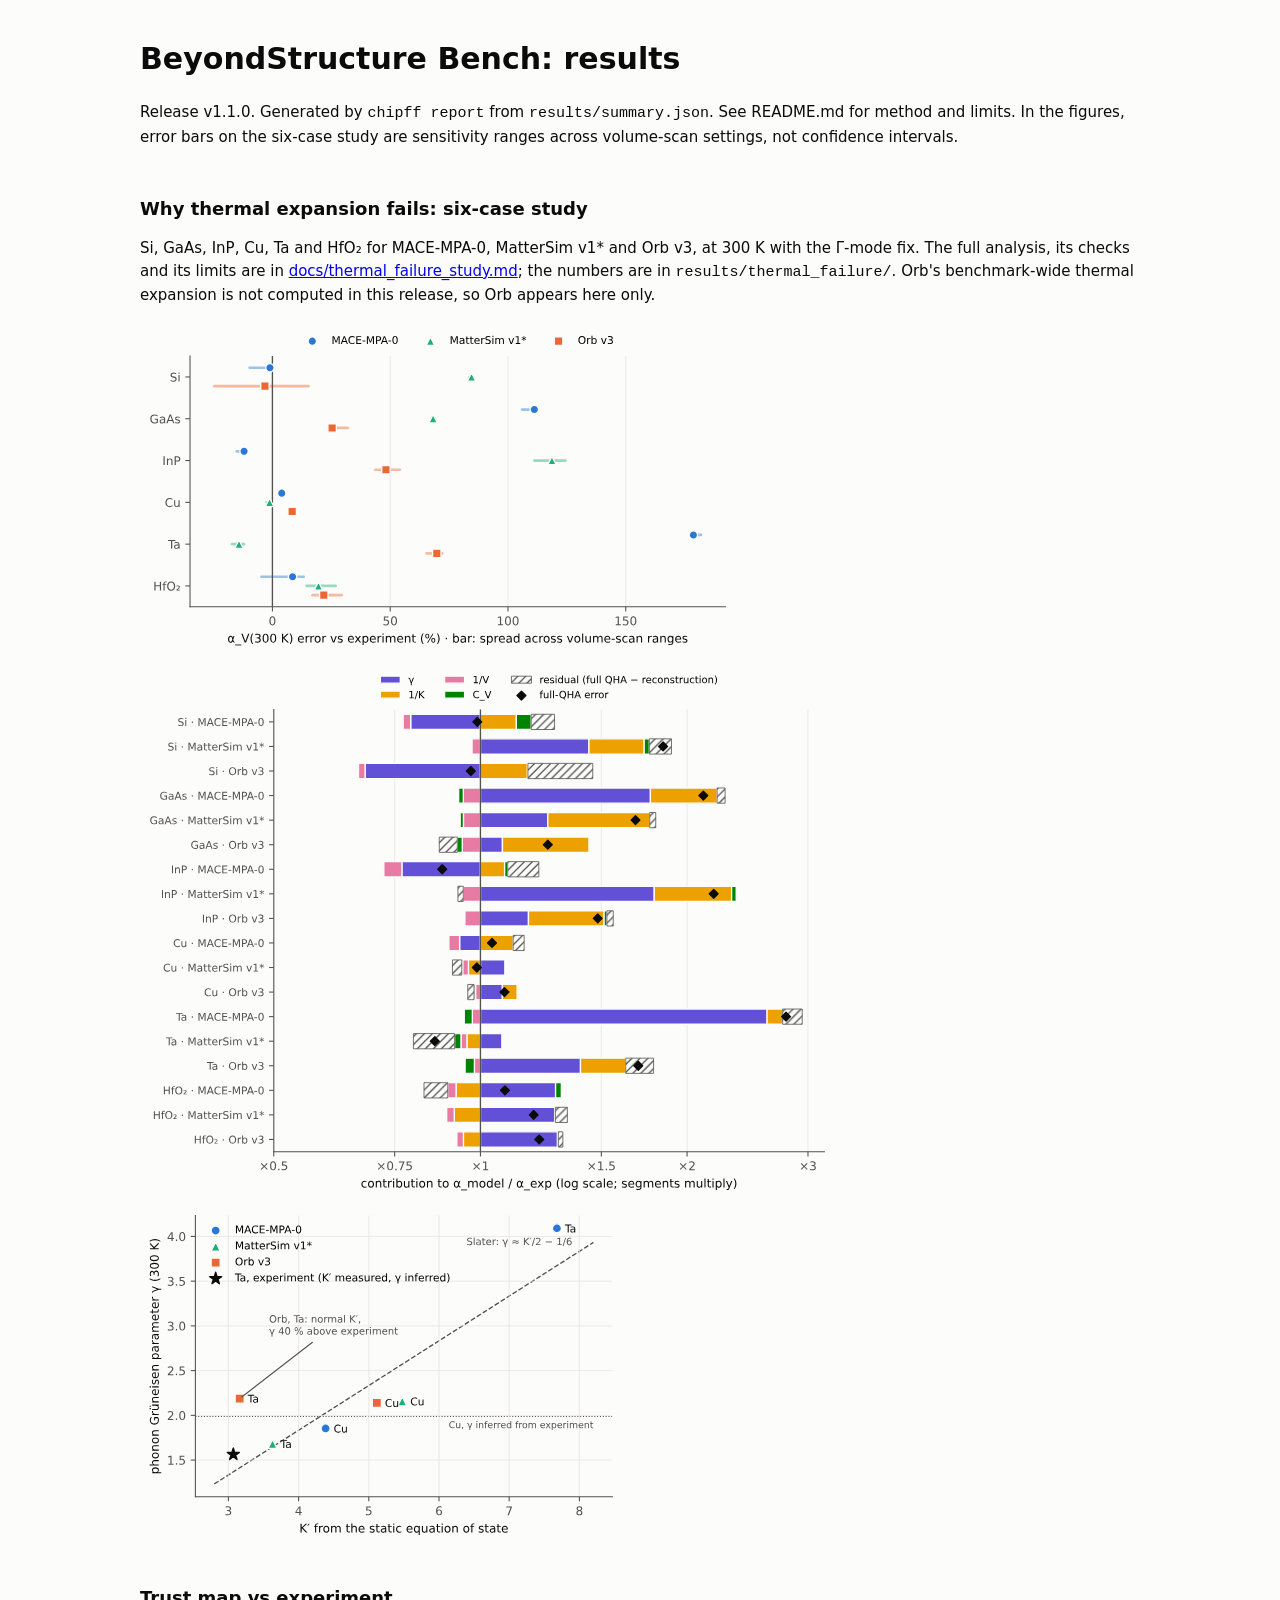
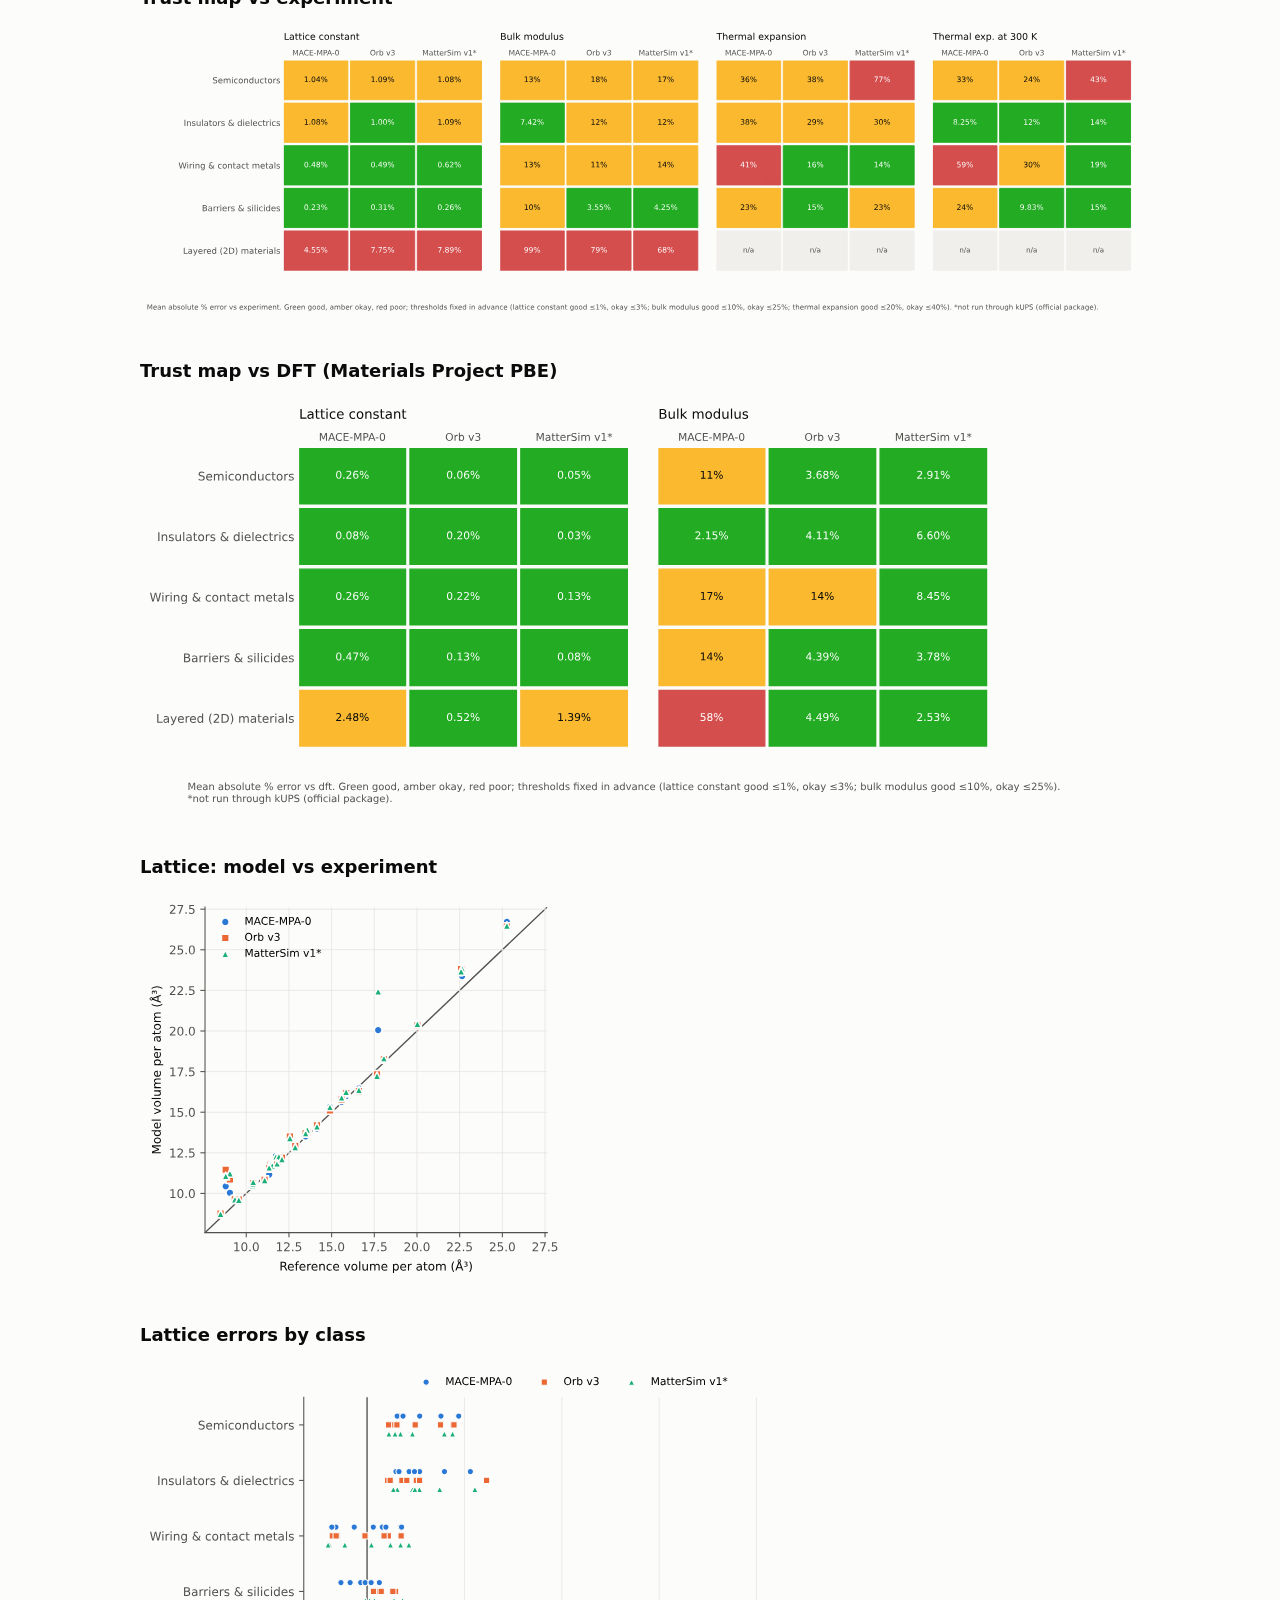
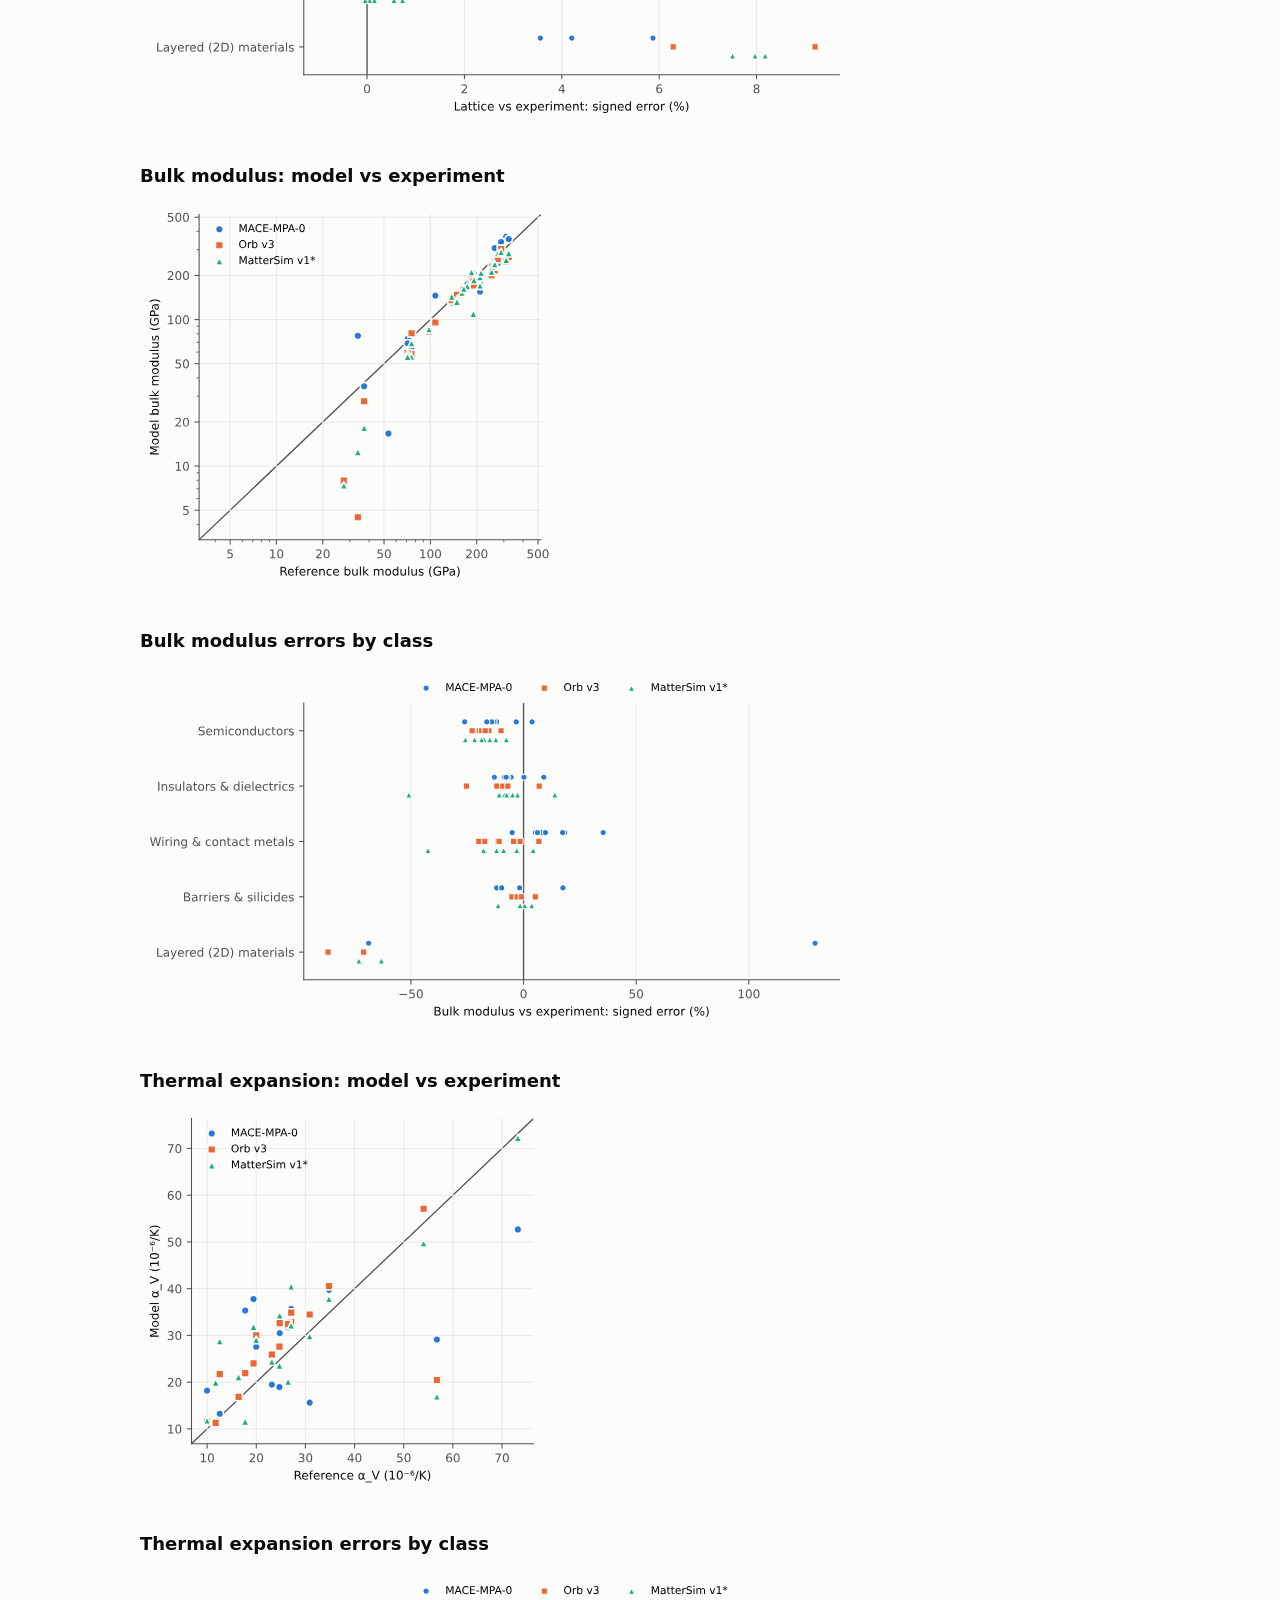
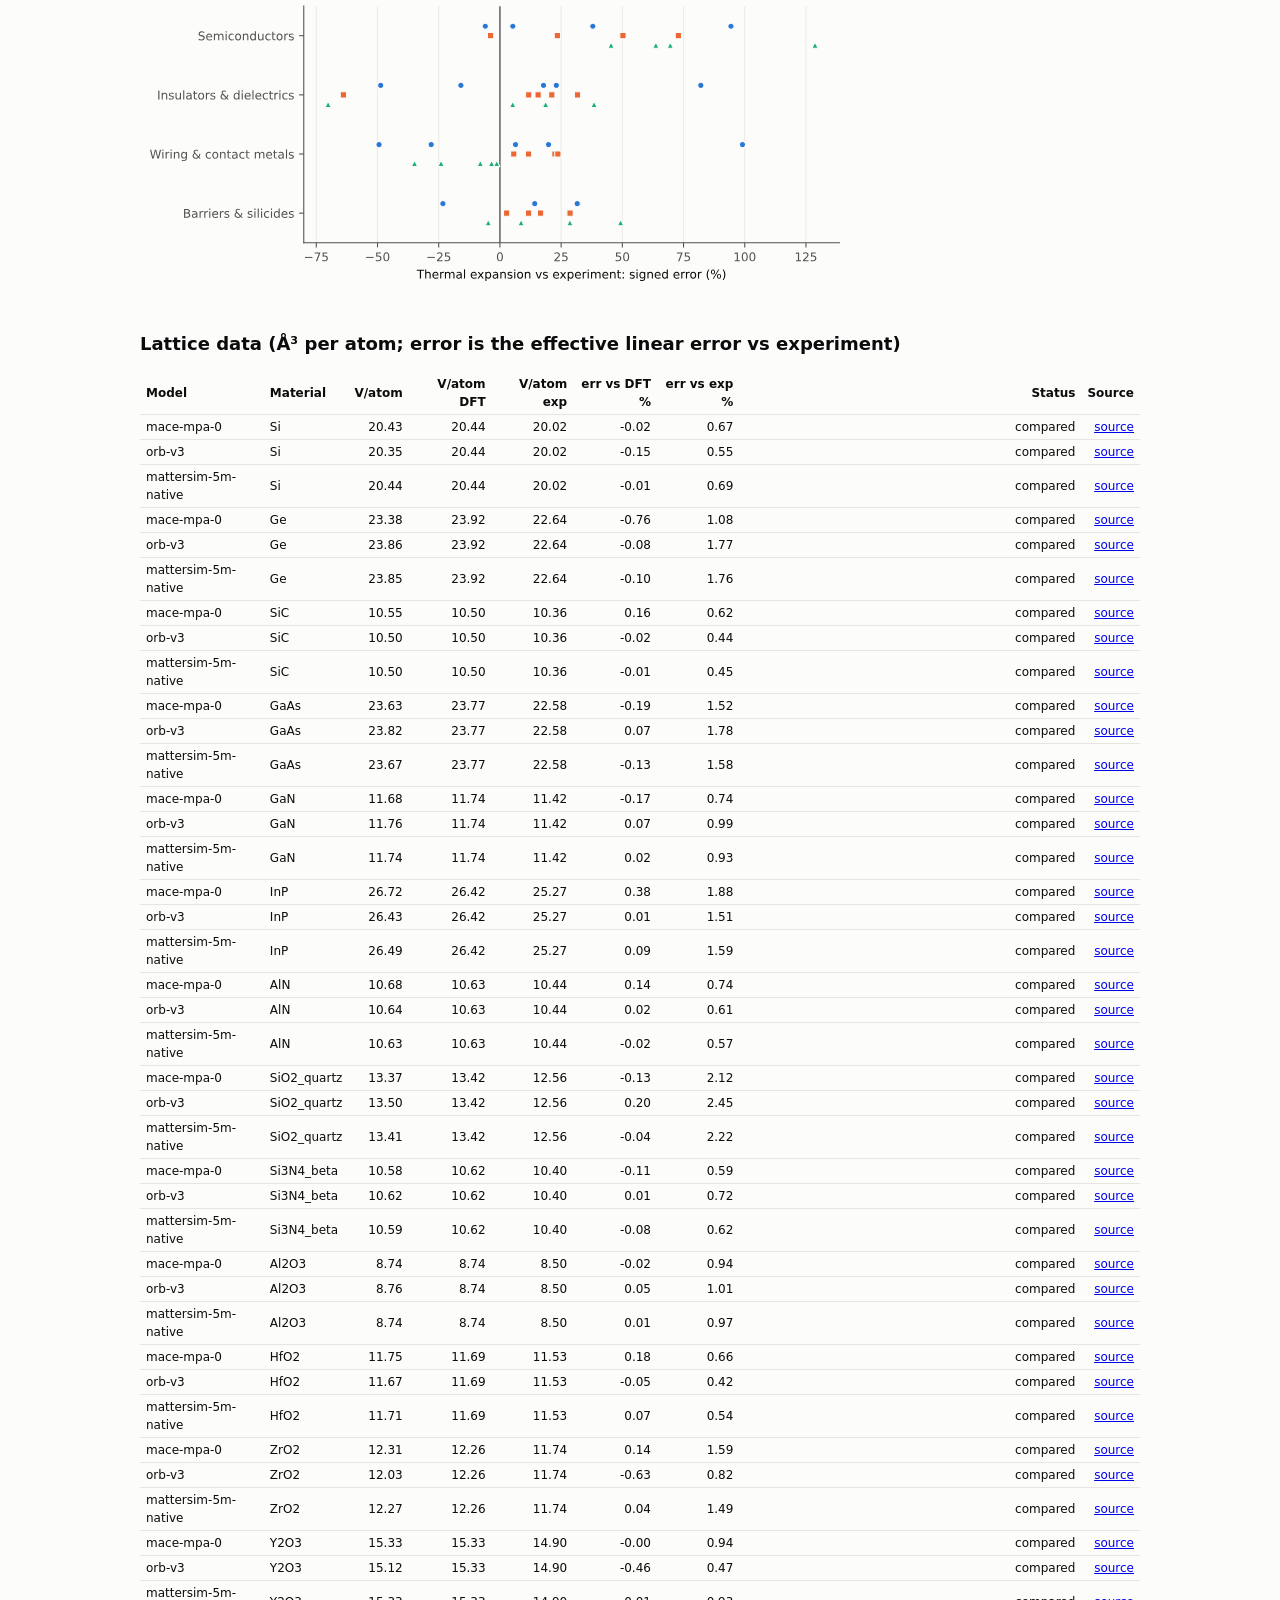
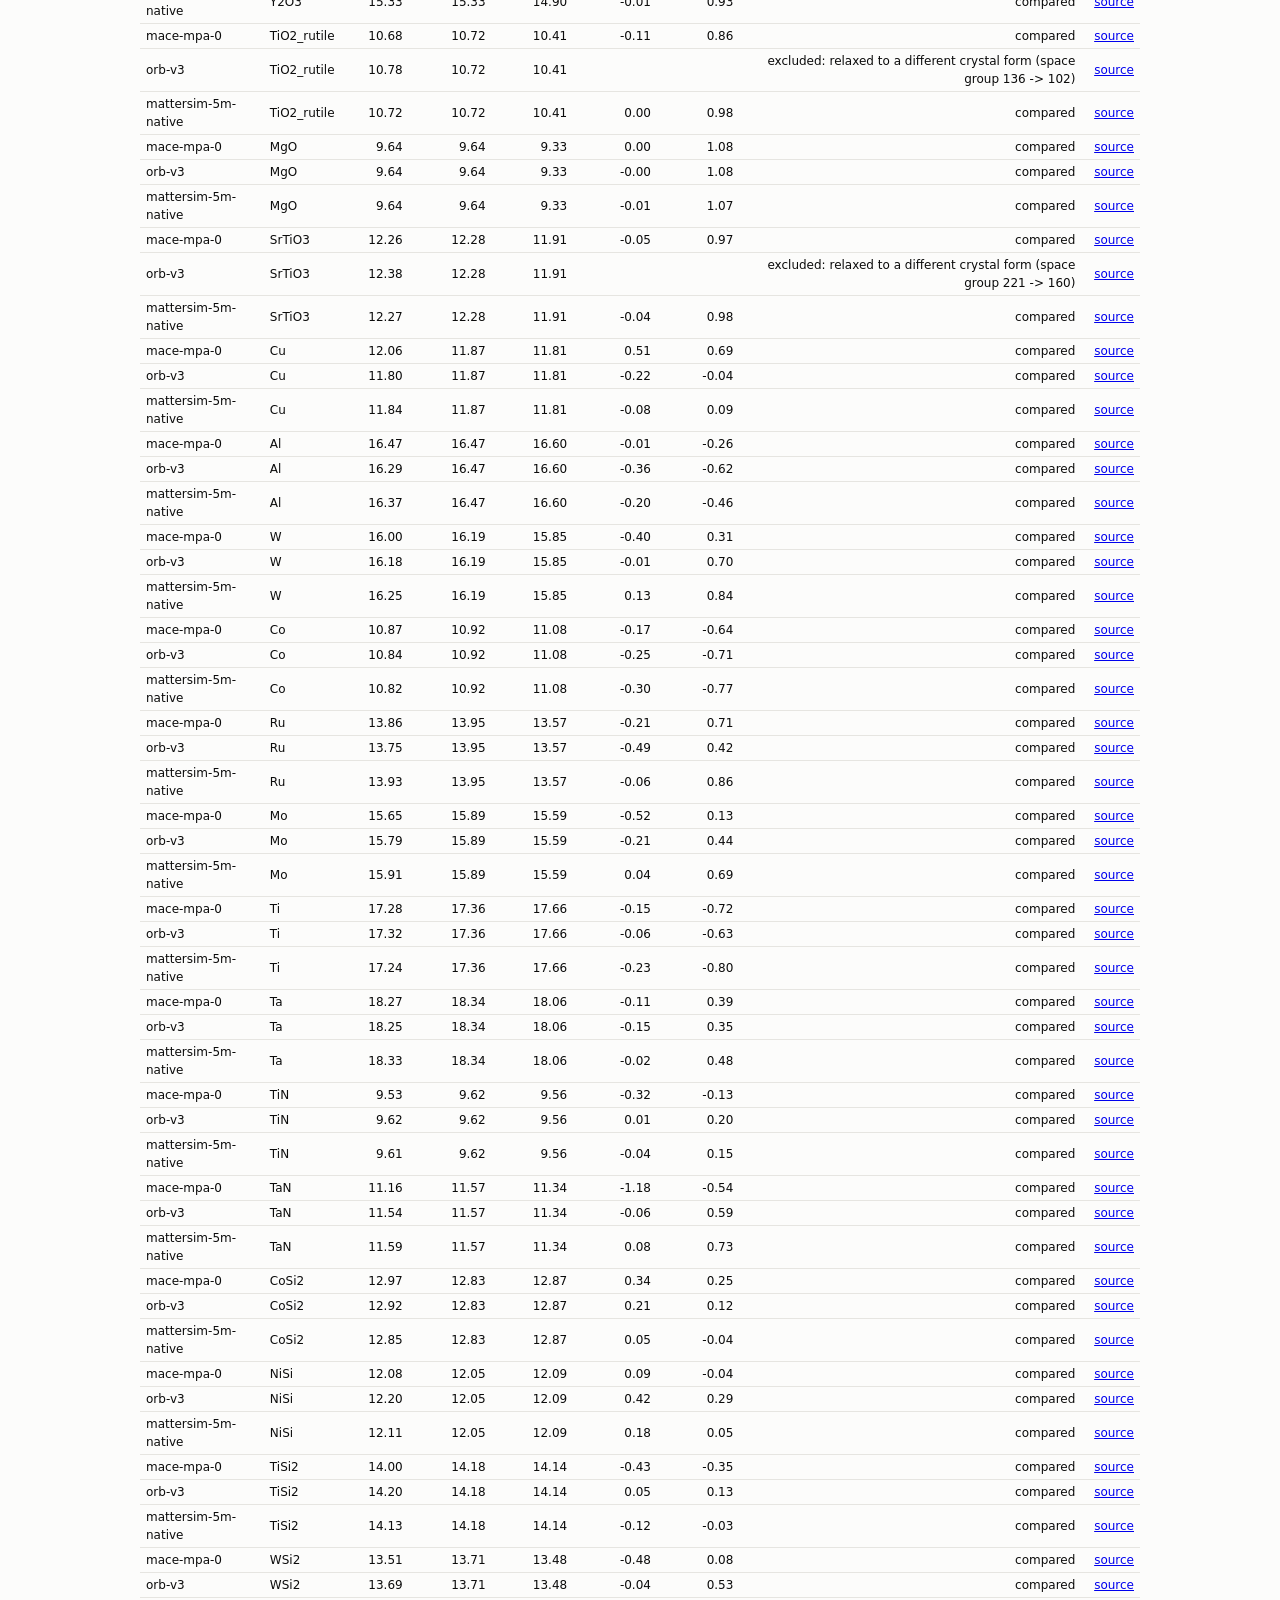
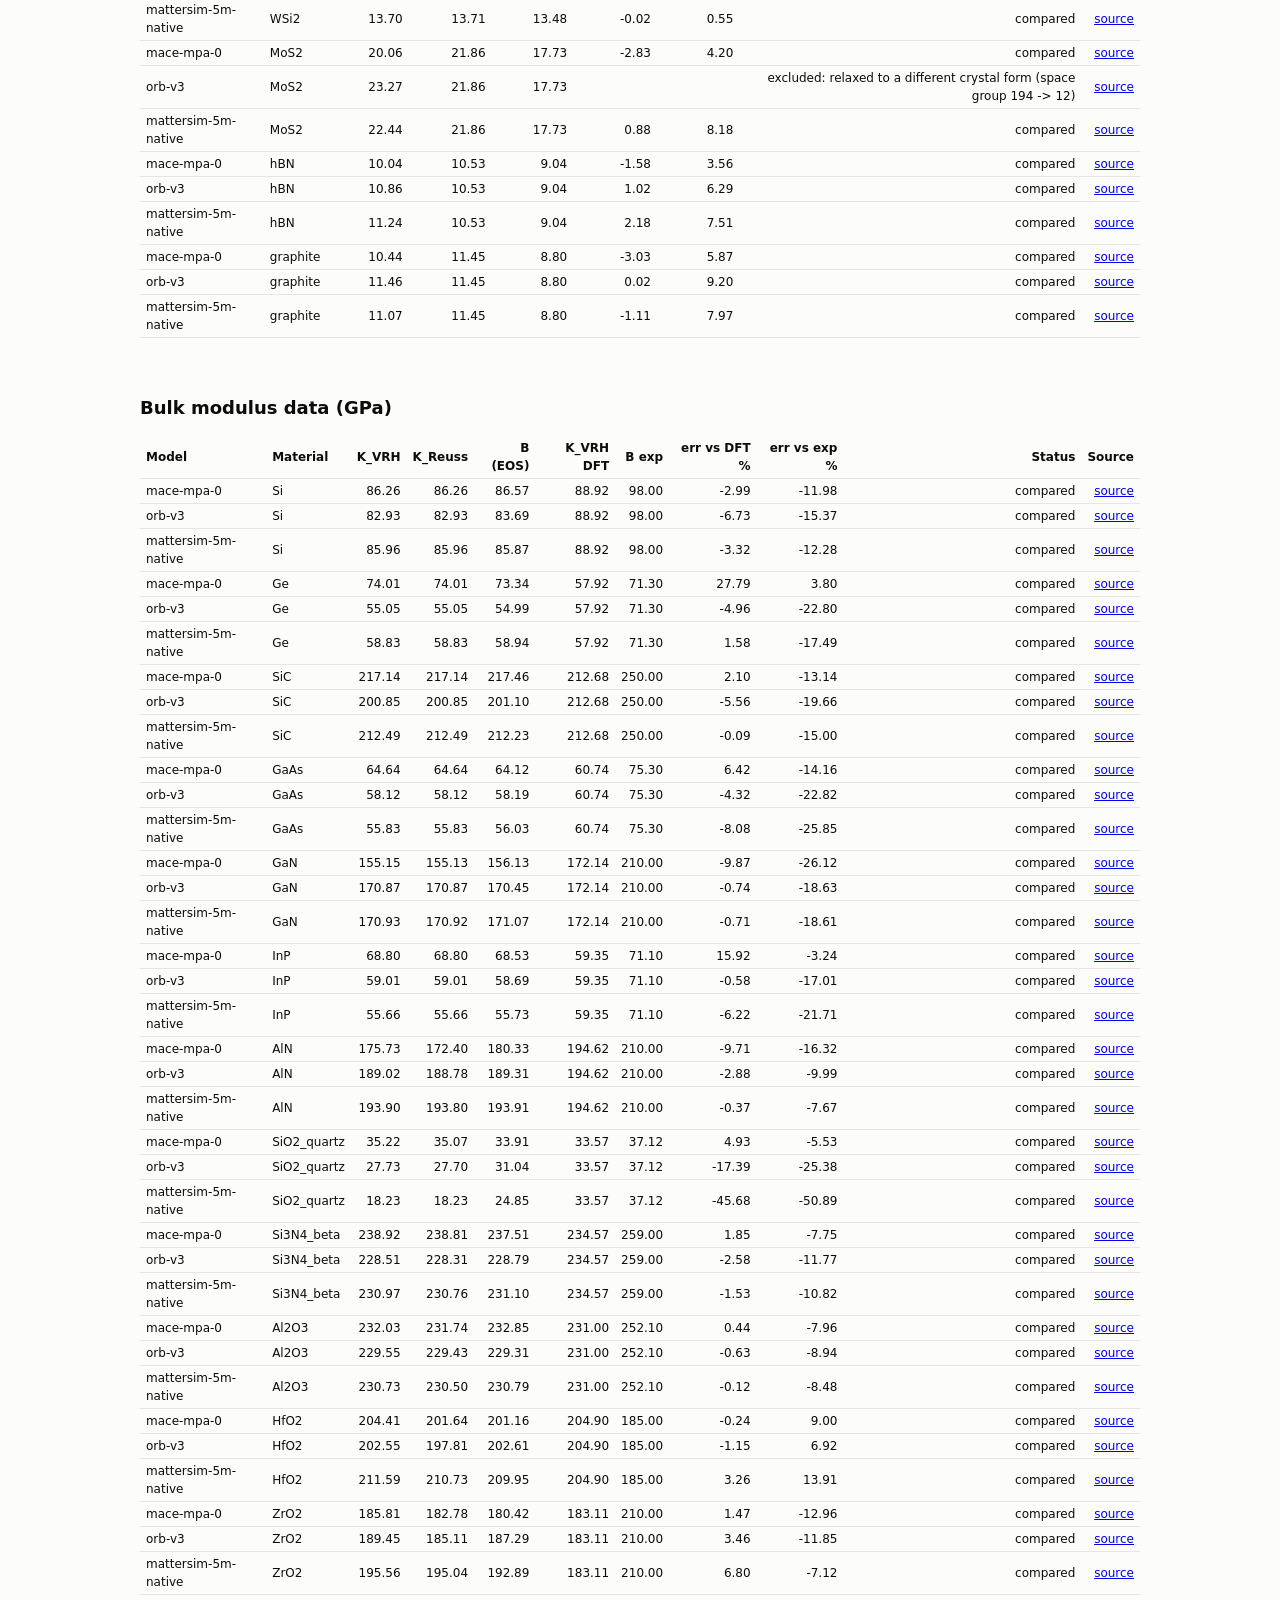
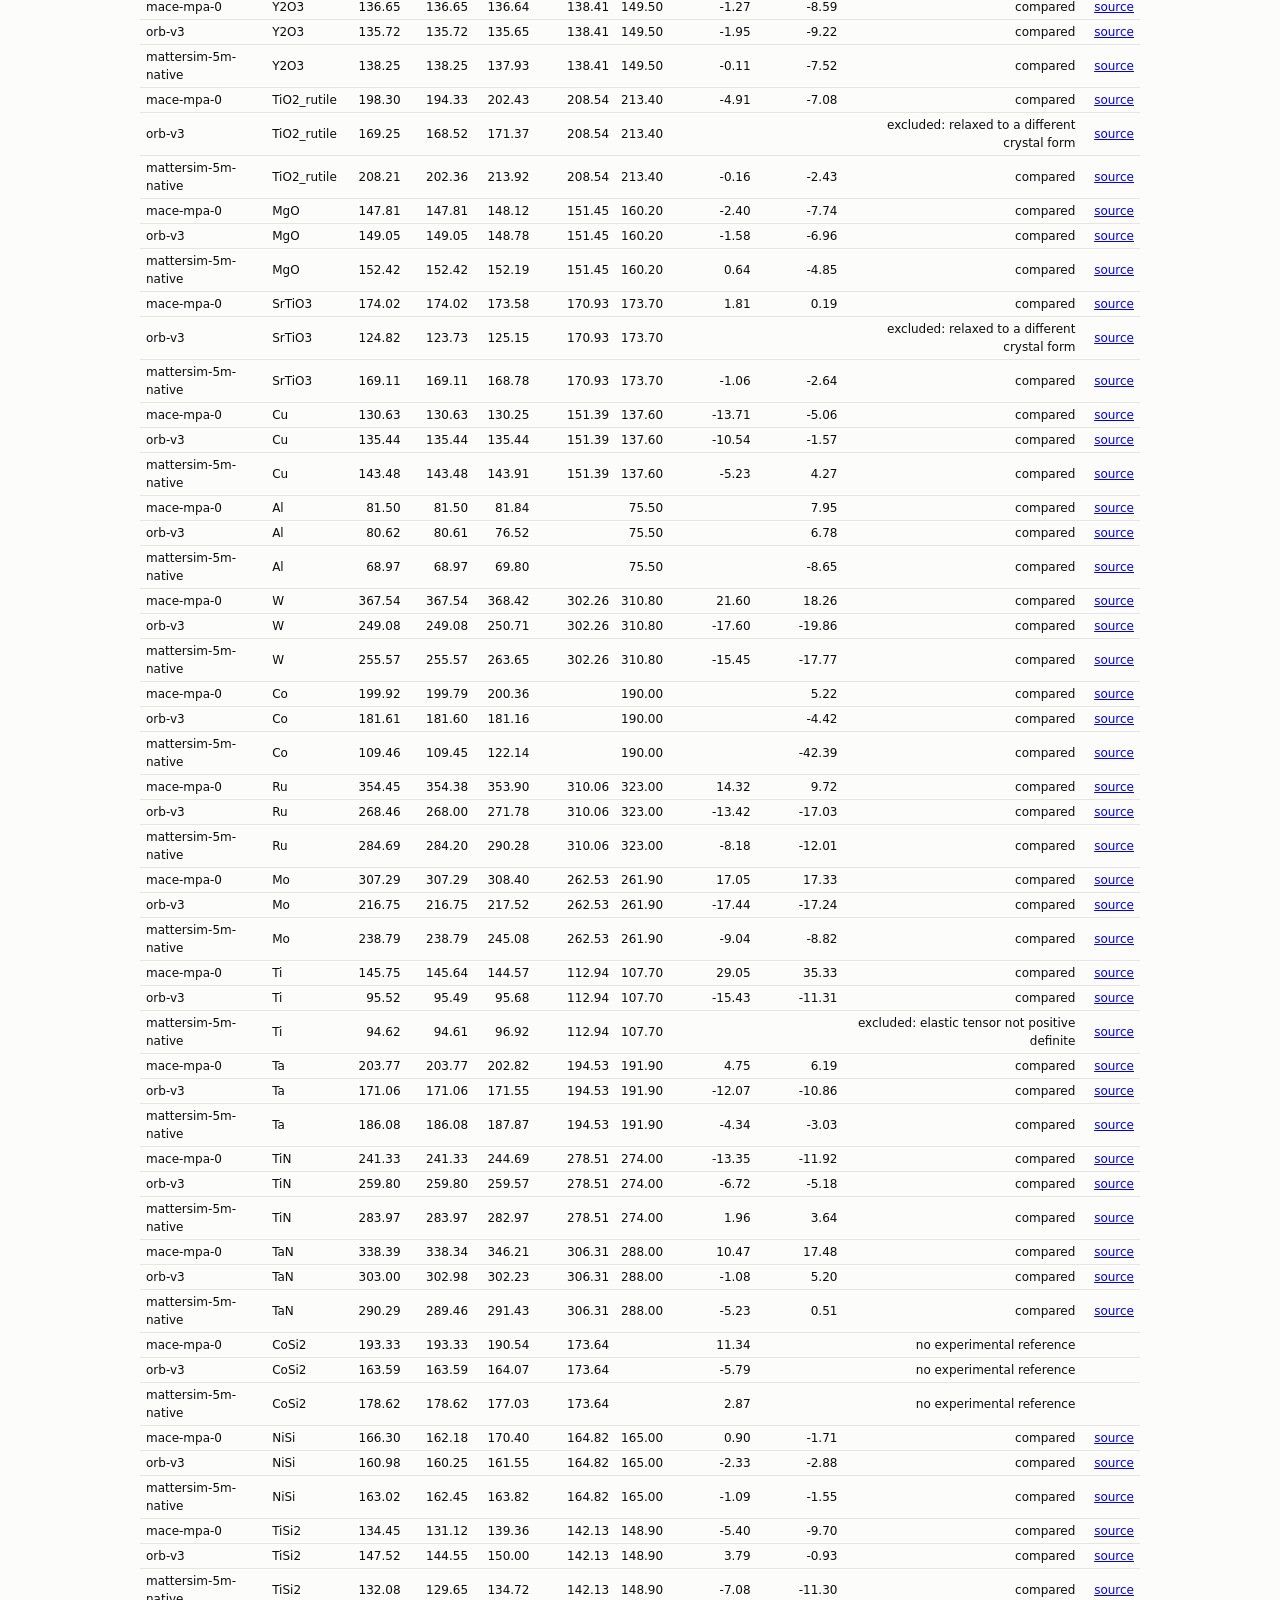
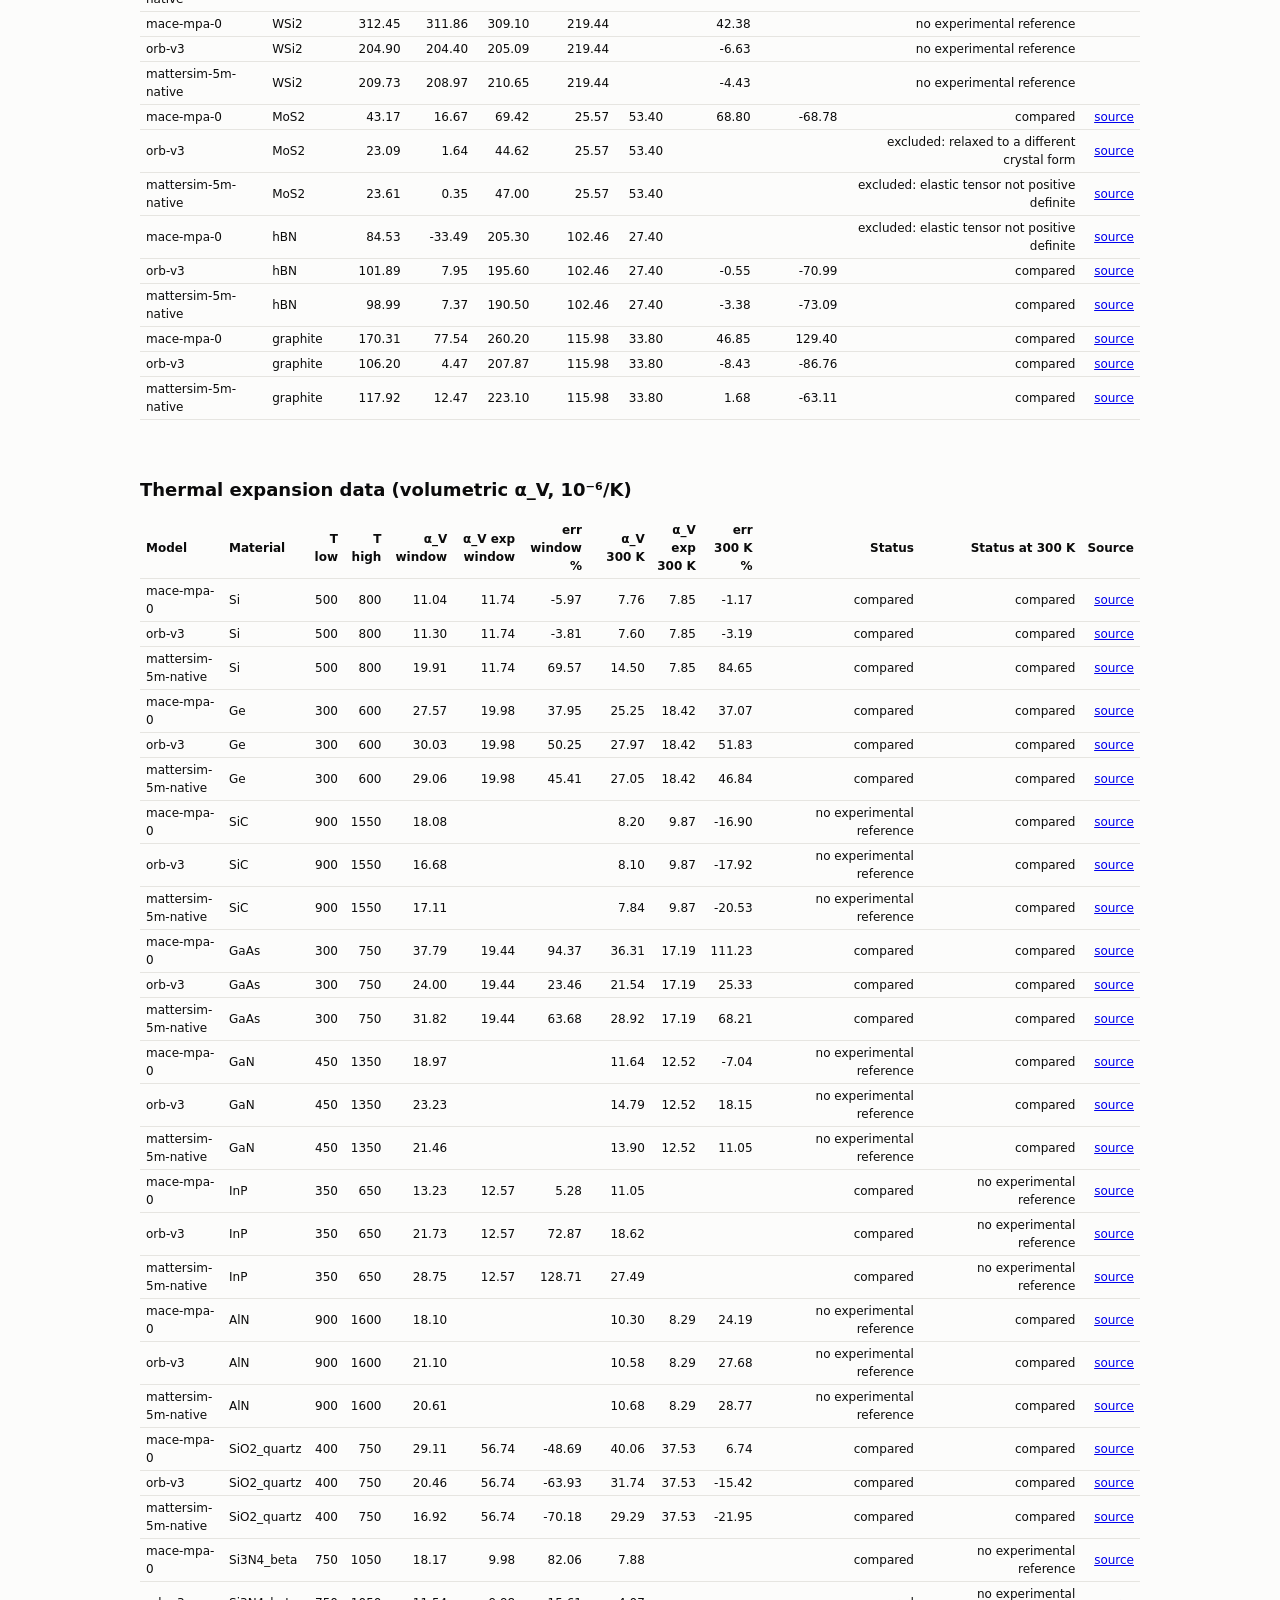
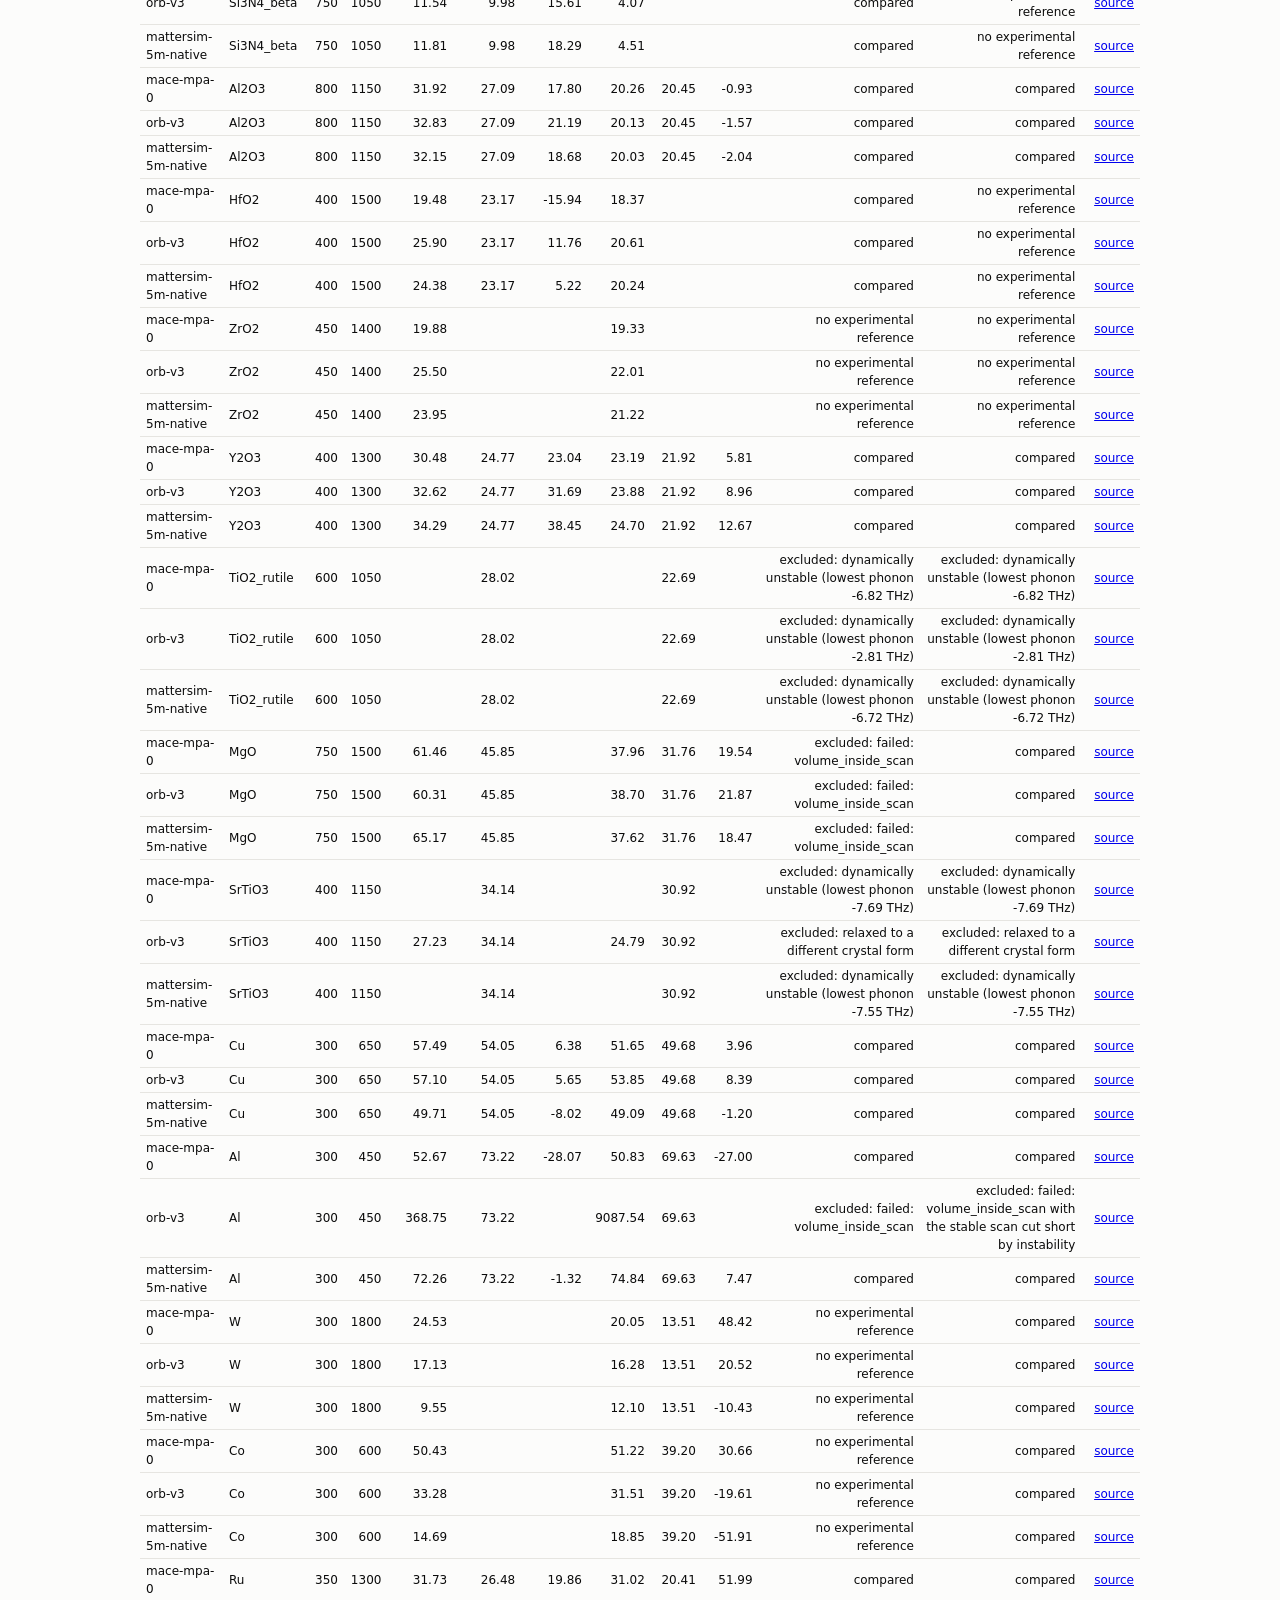
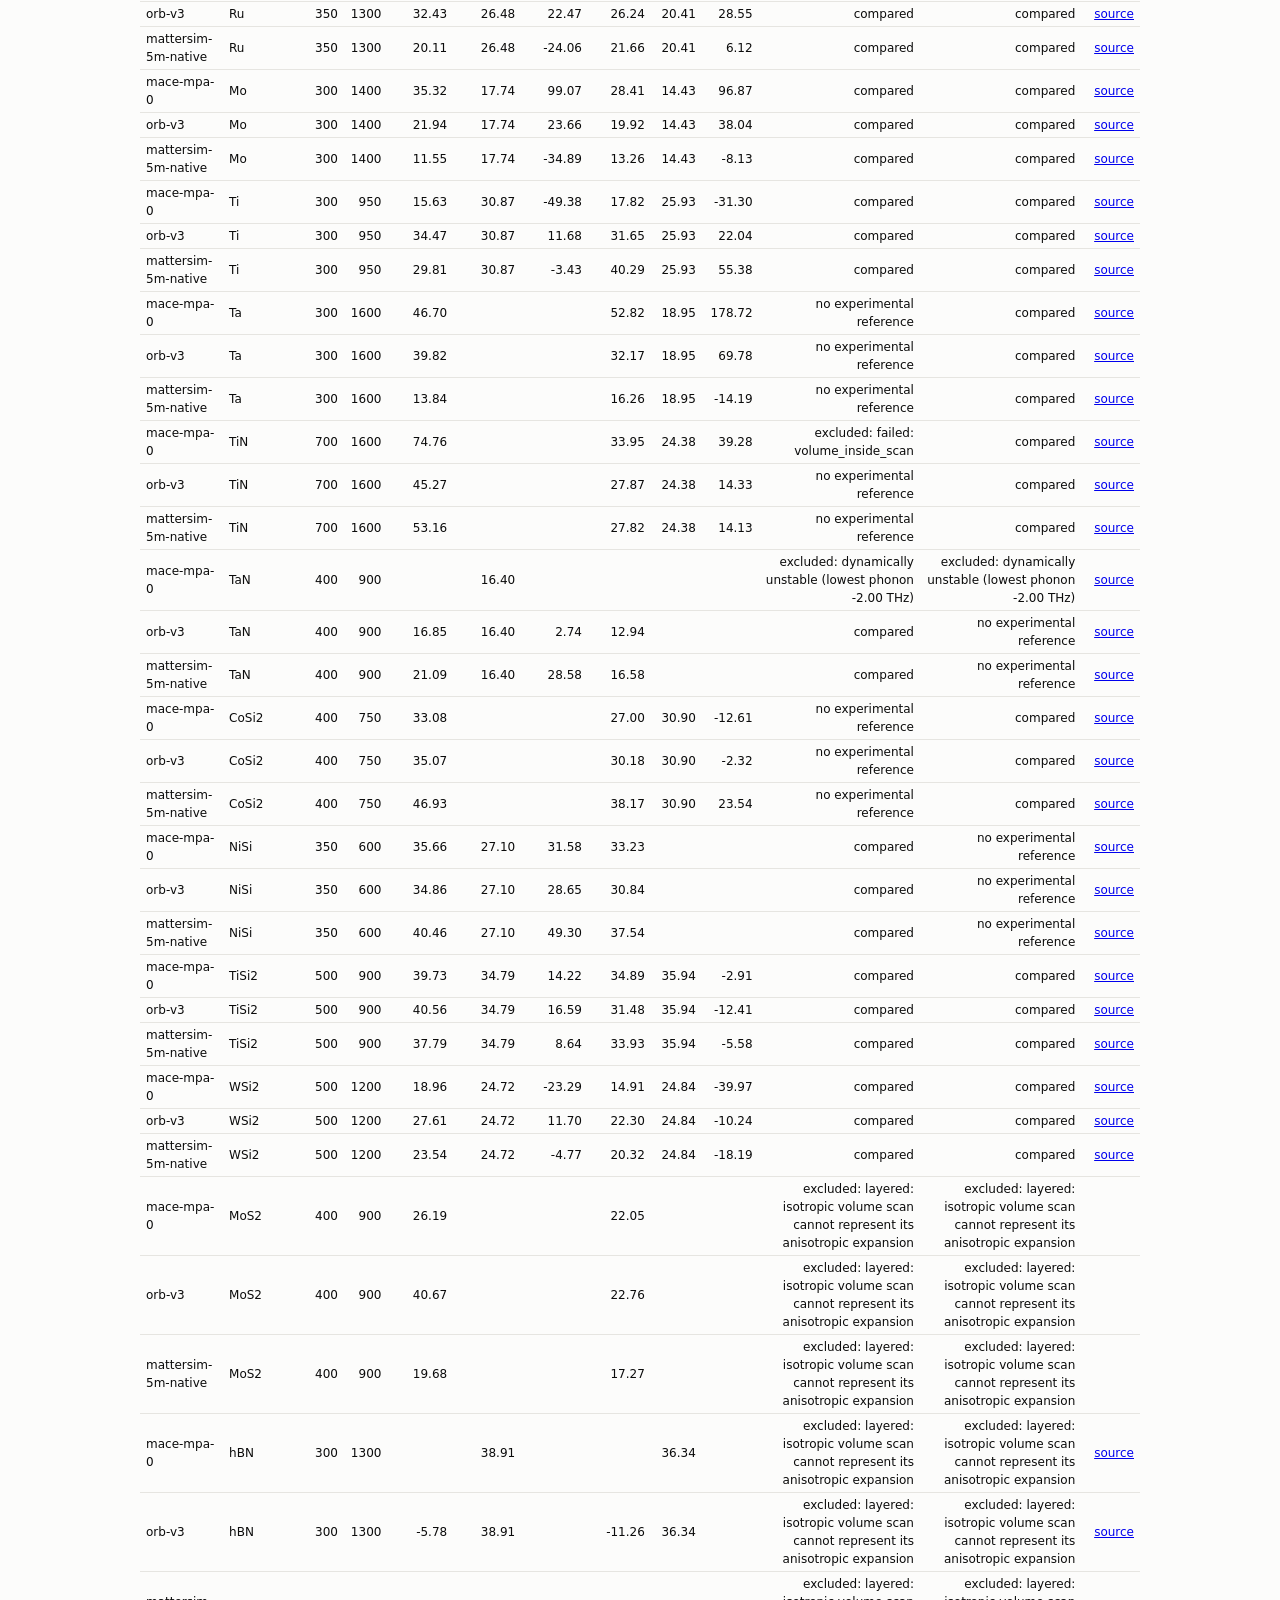
==== commit 5a858253: "Orb v3 thermal expansion complete (33/33): deferred 10 materials, tables and report rebuilt; addendu" ====
--- a/report/index.html
+++ b/report/index.html
@@ -8,5 +8,5 @@
 <p>Release v1.1.0. Generated by <code>chipff report</code> from <code>results/summary.json</code>. See README.md for
 method and limits. In the figures, error bars on the six-case study are sensitivity ranges across volume-scan settings,
 not confidence intervals.</p>
-<div class='wrap'><h2>Why thermal expansion fails: six-case study</h2><p>Si, GaAs, InP, Cu, Ta and HfO₂ for MACE-MPA-0, MatterSim v1* and Orb v3, at 300 K with the Γ-mode fix. The full analysis, its checks and its limits are in <a href='../docs/thermal_failure_study.md'>docs/thermal_failure_study.md</a>; the numbers are in <code>results/thermal_failure/</code>. Orb's benchmark-wide thermal expansion is not computed in this release, so Orb appears here only.</p><img src='figures/study_errors.svg' alt='Thermal-expansion error by material and model'><img src='figures/study_ingredients.svg' alt='Ingredients of the thermal-expansion error'><img src='figures/study_kprime.svg' alt='Static K-prime against the phonon Grüneisen parameter'></div><div class='wrap'><h2>Trust map vs experiment</h2><img src='figures/trust_map_experiment.svg' alt='Trust map vs experiment'></div><div class='wrap'><h2>Trust map vs DFT (Materials Project PBE)</h2><img src='figures/trust_map_dft.svg' alt='Trust map vs DFT (Materials Project PBE)'></div><div class='wrap'><h2>Lattice: model vs experiment</h2><img src='figures/parity_lattice_exp.svg' alt='Lattice: model vs experiment'></div><div class='wrap'><h2>Lattice errors by class</h2><img src='figures/signed_lattice_exp.svg' alt='Lattice errors by class'></div><div class='wrap'><h2>Bulk modulus: model vs experiment</h2><img src='figures/parity_bulk_exp.svg' alt='Bulk modulus: model vs experiment'></div><div class='wrap'><h2>Bulk modulus errors by class</h2><img src='figures/signed_bulk_exp.svg' alt='Bulk modulus errors by class'></div><div class='wrap'><h2>Thermal expansion: model vs experiment</h2><img src='figures/parity_cte_exp.svg' alt='Thermal expansion: model vs experiment'></div><div class='wrap'><h2>Thermal expansion errors by class</h2><img src='figures/signed_cte_exp.svg' alt='Thermal expansion errors by class'></div><div class='wrap'><h2>Lattice data (Å³ per atom; error is the effective linear error vs experiment)</h2><table><thead><tr><th>Model</th><th>Material</th><th>V/atom</th><th>V/atom DFT</th><th>V/atom exp</th><th>err vs DFT %</th><th>err vs exp %</th><th>Status</th><th>Source</th></tr></thead><tbody><tr><td>mace-mpa-0</td><td>Si</td><td>20.43</td><td>20.44</td><td>20.02</td><td>-0.02</td><td>0.67</td><td>compared</td><td><a href='https://physics.nist.gov/cuu/pdf/xray_2018.pdf'>source</a></td></tr><tr><td>orb-v3</td><td>Si</td><td>20.35</td><td>20.44</td><td>20.02</td><td>-0.15</td><td>0.55</td><td>compared</td><td><a href='https://physics.nist.gov/cuu/pdf/xray_2018.pdf'>source</a></td></tr><tr><td>mattersim-5m-native</td><td>Si</td><td>20.44</td><td>20.44</td><td>20.02</td><td>-0.01</td><td>0.69</td><td>compared</td><td><a href='https://physics.nist.gov/cuu/pdf/xray_2018.pdf'>source</a></td></tr><tr><td>mace-mpa-0</td><td>Ge</td><td>23.38</td><td>23.92</td><td>22.64</td><td>-0.76</td><td>1.08</td><td>compared</td><td><a href='http://www.ioffe.ru/SVA/NSM/Semicond/Ge/basic.html'>source</a></td></tr><tr><td>orb-v3</td><td>Ge</td><td>23.86</td><td>23.92</td><td>22.64</td><td>-0.08</td><td>1.77</td><td>compared</td><td><a href='http://www.ioffe.ru/SVA/NSM/Semicond/Ge/basic.html'>source</a></td></tr><tr><td>mattersim-5m-native</td><td>Ge</td><td>23.85</td><td>23.92</td><td>22.64</td><td>-0.10</td><td>1.76</td><td>compared</td><td><a href='http://www.ioffe.ru/SVA/NSM/Semicond/Ge/basic.html'>source</a></td></tr><tr><td>mace-mpa-0</td><td>SiC</td><td>10.55</td><td>10.50</td><td>10.36</td><td>0.16</td><td>0.62</td><td>compared</td><td><a href='http://www.ioffe.ru/SVA/NSM/Semicond/SiC/basic.html'>source</a></td></tr><tr><td>orb-v3</td><td>SiC</td><td>10.50</td><td>10.50</td><td>10.36</td><td>-0.02</td><td>0.44</td><td>compared</td><td><a href='http://www.ioffe.ru/SVA/NSM/Semicond/SiC/basic.html'>source</a></td></tr><tr><td>mattersim-5m-native</td><td>SiC</td><td>10.50</td><td>10.50</td><td>10.36</td><td>-0.01</td><td>0.45</td><td>compared</td><td><a href='http://www.ioffe.ru/SVA/NSM/Semicond/SiC/basic.html'>source</a></td></tr><tr><td>mace-mpa-0</td><td>GaAs</td><td>23.63</td><td>23.77</td><td>22.58</td><td>-0.19</td><td>1.52</td><td>compared</td><td><a href='http://www.ioffe.ru/SVA/NSM/Semicond/GaAs/basic.html'>source</a></td></tr><tr><td>orb-v3</td><td>GaAs</td><td>23.82</td><td>23.77</td><td>22.58</td><td>0.07</td><td>1.78</td><td>compared</td><td><a href='http://www.ioffe.ru/SVA/NSM/Semicond/GaAs/basic.html'>source</a></td></tr><tr><td>mattersim-5m-native</td><td>GaAs</td><td>23.67</td><td>23.77</td><td>22.58</td><td>-0.13</td><td>1.58</td><td>compared</td><td><a href='http://www.ioffe.ru/SVA/NSM/Semicond/GaAs/basic.html'>source</a></td></tr><tr><td>mace-mpa-0</td><td>GaN</td><td>11.68</td><td>11.74</td><td>11.42</td><td>-0.17</td><td>0.74</td><td>compared</td><td><a href='http://www.ioffe.ru/SVA/NSM/Semicond/GaN/basic.html'>source</a></td></tr><tr><td>orb-v3</td><td>GaN</td><td>11.76</td><td>11.74</td><td>11.42</td><td>0.07</td><td>0.99</td><td>compared</td><td><a href='http://www.ioffe.ru/SVA/NSM/Semicond/GaN/basic.html'>source</a></td></tr><tr><td>mattersim-5m-native</td><td>GaN</td><td>11.74</td><td>11.74</td><td>11.42</td><td>0.02</td><td>0.93</td><td>compared</td><td><a href='http://www.ioffe.ru/SVA/NSM/Semicond/GaN/basic.html'>source</a></td></tr><tr><td>mace-mpa-0</td><td>InP</td><td>26.72</td><td>26.42</td><td>25.27</td><td>0.38</td><td>1.88</td><td>compared</td><td><a href='http://www.ioffe.ru/SVA/NSM/Semicond/InP/basic.html'>source</a></td></tr><tr><td>orb-v3</td><td>InP</td><td>26.43</td><td>26.42</td><td>25.27</td><td>0.01</td><td>1.51</td><td>compared</td><td><a href='http://www.ioffe.ru/SVA/NSM/Semicond/InP/basic.html'>source</a></td></tr><tr><td>mattersim-5m-native</td><td>InP</td><td>26.49</td><td>26.42</td><td>25.27</td><td>0.09</td><td>1.59</td><td>compared</td><td><a href='http://www.ioffe.ru/SVA/NSM/Semicond/InP/basic.html'>source</a></td></tr><tr><td>mace-mpa-0</td><td>AlN</td><td>10.68</td><td>10.63</td><td>10.44</td><td>0.14</td><td>0.74</td><td>compared</td><td><a href='https://przyrbwn.icm.edu.pl/APP/PDF/114/a114z529.pdf'>source</a></td></tr><tr><td>orb-v3</td><td>AlN</td><td>10.64</td><td>10.63</td><td>10.44</td><td>0.02</td><td>0.61</td><td>compared</td><td><a href='https://przyrbwn.icm.edu.pl/APP/PDF/114/a114z529.pdf'>source</a></td></tr><tr><td>mattersim-5m-native</td><td>AlN</td><td>10.63</td><td>10.63</td><td>10.44</td><td>-0.02</td><td>0.57</td><td>compared</td><td><a href='https://przyrbwn.icm.edu.pl/APP/PDF/114/a114z529.pdf'>source</a></td></tr><tr><td>mace-mpa-0</td><td>SiO2_quartz</td><td>13.37</td><td>13.42</td><td>12.56</td><td>-0.13</td><td>2.12</td><td>compared</td><td><a href='https://pmc.ncbi.nlm.nih.gov/articles/PMC9348876/ (full text via Europe PMC); also https://arxiv.org/abs/1612.07049'>source</a></td></tr><tr><td>orb-v3</td><td>SiO2_quartz</td><td>13.50</td><td>13.42</td><td>12.56</td><td>0.20</td><td>2.45</td><td>compared</td><td><a href='https://pmc.ncbi.nlm.nih.gov/articles/PMC9348876/ (full text via Europe PMC); also https://arxiv.org/abs/1612.07049'>source</a></td></tr><tr><td>mattersim-5m-native</td><td>SiO2_quartz</td><td>13.41</td><td>13.42</td><td>12.56</td><td>-0.04</td><td>2.22</td><td>compared</td><td><a href='https://pmc.ncbi.nlm.nih.gov/articles/PMC9348876/ (full text via Europe PMC); also https://arxiv.org/abs/1612.07049'>source</a></td></tr><tr><td>mace-mpa-0</td><td>Si3N4_beta</td><td>10.58</td><td>10.62</td><td>10.40</td><td>-0.11</td><td>0.59</td><td>compared</td><td><a href='https://www.crystallography.net/cod/2102550.cif'>source</a></td></tr><tr><td>orb-v3</td><td>Si3N4_beta</td><td>10.62</td><td>10.62</td><td>10.40</td><td>0.01</td><td>0.72</td><td>compared</td><td><a href='https://www.crystallography.net/cod/2102550.cif'>source</a></td></tr><tr><td>mattersim-5m-native</td><td>Si3N4_beta</td><td>10.59</td><td>10.62</td><td>10.40</td><td>-0.08</td><td>0.62</td><td>compared</td><td><a href='https://www.crystallography.net/cod/2102550.cif'>source</a></td></tr><tr><td>mace-mpa-0</td><td>Al2O3</td><td>8.74</td><td>8.74</td><td>8.50</td><td>-0.02</td><td>0.94</td><td>compared</td><td><a href='https://tsapps.nist.gov/srmext/certificates/676a.pdf'>source</a></td></tr><tr><td>orb-v3</td><td>Al2O3</td><td>8.76</td><td>8.74</td><td>8.50</td><td>0.05</td><td>1.01</td><td>compared</td><td><a href='https://tsapps.nist.gov/srmext/certificates/676a.pdf'>source</a></td></tr><tr><td>mattersim-5m-native</td><td>Al2O3</td><td>8.74</td><td>8.74</td><td>8.50</td><td>0.01</td><td>0.97</td><td>compared</td><td><a href='https://tsapps.nist.gov/srmext/certificates/676a.pdf'>source</a></td></tr><tr><td>mace-mpa-0</td><td>HfO2</td><td>11.75</td><td>11.69</td><td>11.53</td><td>0.18</td><td>0.66</td><td>compared</td><td><a href='https://www.crystallography.net/cod/9013470.cif'>source</a></td></tr><tr><td>orb-v3</td><td>HfO2</td><td>11.67</td><td>11.69</td><td>11.53</td><td>-0.05</td><td>0.42</td><td>compared</td><td><a href='https://www.crystallography.net/cod/9013470.cif'>source</a></td></tr><tr><td>mattersim-5m-native</td><td>HfO2</td><td>11.71</td><td>11.69</td><td>11.53</td><td>0.07</td><td>0.54</td><td>compared</td><td><a href='https://www.crystallography.net/cod/9013470.cif'>source</a></td></tr><tr><td>mace-mpa-0</td><td>ZrO2</td><td>12.31</td><td>12.26</td><td>11.74</td><td>0.14</td><td>1.59</td><td>compared</td><td><a href='https://www.crystallography.net/cod/9016714.cif'>source</a></td></tr><tr><td>orb-v3</td><td>ZrO2</td><td>12.03</td><td>12.26</td><td>11.74</td><td>-0.63</td><td>0.82</td><td>compared</td><td><a href='https://www.crystallography.net/cod/9016714.cif'>source</a></td></tr><tr><td>mattersim-5m-native</td><td>ZrO2</td><td>12.27</td><td>12.26</td><td>11.74</td><td>0.04</td><td>1.49</td><td>compared</td><td><a href='https://www.crystallography.net/cod/9016714.cif'>source</a></td></tr><tr><td>mace-mpa-0</td><td>Y2O3</td><td>15.33</td><td>15.33</td><td>14.90</td><td>-0.00</td><td>0.94</td><td>compared</td><td><a href='https://www.crystallography.net/cod/1513300.cif'>source</a></td></tr><tr><td>orb-v3</td><td>Y2O3</td><td>15.12</td><td>15.33</td><td>14.90</td><td>-0.46</td><td>0.47</td><td>compared</td><td><a href='https://www.crystallography.net/cod/1513300.cif'>source</a></td></tr><tr><td>mattersim-5m-native</td><td>Y2O3</td><td>15.33</td><td>15.33</td><td>14.90</td><td>-0.01</td><td>0.93</td><td>compared</td><td><a href='https://www.crystallography.net/cod/1513300.cif'>source</a></td></tr><tr><td>mace-mpa-0</td><td>TiO2_rutile</td><td>10.68</td><td>10.72</td><td>10.41</td><td>-0.11</td><td>0.86</td><td>compared</td><td><a href='https://tsapps.nist.gov/srmext/certificates/674b.pdf'>source</a></td></tr><tr><td>orb-v3</td><td>TiO2_rutile</td><td>10.78</td><td>10.72</td><td>10.41</td><td></td><td></td><td>excluded: relaxed to a different crystal form (space group 136 -&gt; 102)</td><td><a href='https://tsapps.nist.gov/srmext/certificates/674b.pdf'>source</a></td></tr><tr><td>mattersim-5m-native</td><td>TiO2_rutile</td><td>10.72</td><td>10.72</td><td>10.41</td><td>0.00</td><td>0.98</td><td>compared</td><td><a href='https://tsapps.nist.gov/srmext/certificates/674b.pdf'>source</a></td></tr><tr><td>mace-mpa-0</td><td>MgO</td><td>9.64</td><td>9.64</td><td>9.33</td><td>0.00</td><td>1.08</td><td>compared</td><td><a href='https://www.crystallography.net/cod/9006456.cif'>source</a></td></tr><tr><td>orb-v3</td><td>MgO</td><td>9.64</td><td>9.64</td><td>9.33</td><td>-0.00</td><td>1.08</td><td>compared</td><td><a href='https://www.crystallography.net/cod/9006456.cif'>source</a></td></tr><tr><td>mattersim-5m-native</td><td>MgO</td><td>9.64</td><td>9.64</td><td>9.33</td><td>-0.01</td><td>1.07</td><td>compared</td><td><a href='https://www.crystallography.net/cod/9006456.cif'>source</a></td></tr><tr><td>mace-mpa-0</td><td>SrTiO3</td><td>12.26</td><td>12.28</td><td>11.91</td><td>-0.05</td><td>0.97</td><td>compared</td><td><a href='https://www.crystallography.net/cod/9006864.cif'>source</a></td></tr><tr><td>orb-v3</td><td>SrTiO3</td><td>12.38</td><td>12.28</td><td>11.91</td><td></td><td></td><td>excluded: relaxed to a different crystal form (space group 221 -&gt; 160)</td><td><a href='https://www.crystallography.net/cod/9006864.cif'>source</a></td></tr><tr><td>mattersim-5m-native</td><td>SrTiO3</td><td>12.27</td><td>12.28</td><td>11.91</td><td>-0.04</td><td>0.98</td><td>compared</td><td><a href='https://www.crystallography.net/cod/9006864.cif'>source</a></td></tr><tr><td>mace-mpa-0</td><td>Cu</td><td>12.06</td><td>11.87</td><td>11.81</td><td>0.51</td><td>0.69</td><td>compared</td><td><a href='https://nvlpubs.nist.gov/nistpubs/Legacy/circ/nbscircular539v1.pdf'>source</a></td></tr><tr><td>orb-v3</td><td>Cu</td><td>11.80</td><td>11.87</td><td>11.81</td><td>-0.22</td><td>-0.04</td><td>compared</td><td><a href='https://nvlpubs.nist.gov/nistpubs/Legacy/circ/nbscircular539v1.pdf'>source</a></td></tr><tr><td>mattersim-5m-native</td><td>Cu</td><td>11.84</td><td>11.87</td><td>11.81</td><td>-0.08</td><td>0.09</td><td>compared</td><td><a href='https://nvlpubs.nist.gov/nistpubs/Legacy/circ/nbscircular539v1.pdf'>source</a></td></tr><tr><td>mace-mpa-0</td><td>Al</td><td>16.47</td><td>16.47</td><td>16.60</td><td>-0.01</td><td>-0.26</td><td>compared</td><td><a href='https://nvlpubs.nist.gov/nistpubs/Legacy/circ/nbscircular539v1.pdf'>source</a></td></tr><tr><td>orb-v3</td><td>Al</td><td>16.29</td><td>16.47</td><td>16.60</td><td>-0.36</td><td>-0.62</td><td>compared</td><td><a href='https://nvlpubs.nist.gov/nistpubs/Legacy/circ/nbscircular539v1.pdf'>source</a></td></tr><tr><td>mattersim-5m-native</td><td>Al</td><td>16.37</td><td>16.47</td><td>16.60</td><td>-0.20</td><td>-0.46</td><td>compared</td><td><a href='https://nvlpubs.nist.gov/nistpubs/Legacy/circ/nbscircular539v1.pdf'>source</a></td></tr><tr><td>mace-mpa-0</td><td>W</td><td>16.00</td><td>16.19</td><td>15.85</td><td>-0.40</td><td>0.31</td><td>compared</td><td><a href='https://nvlpubs.nist.gov/nistpubs/Legacy/circ/nbscircular539v1.pdf'>source</a></td></tr><tr><td>orb-v3</td><td>W</td><td>16.18</td><td>16.19</td><td>15.85</td><td>-0.01</td><td>0.70</td><td>compared</td><td><a href='https://nvlpubs.nist.gov/nistpubs/Legacy/circ/nbscircular539v1.pdf'>source</a></td></tr><tr><td>mattersim-5m-native</td><td>W</td><td>16.25</td><td>16.19</td><td>15.85</td><td>0.13</td><td>0.84</td><td>compared</td><td><a href='https://nvlpubs.nist.gov/nistpubs/Legacy/circ/nbscircular539v1.pdf'>source</a></td></tr><tr><td>mace-mpa-0</td><td>Co</td><td>10.87</td><td>10.92</td><td>11.08</td><td>-0.17</td><td>-0.64</td><td>compared</td><td><a href='https://en.wikipedia.org/wiki/Cobalt'>source</a></td></tr><tr><td>orb-v3</td><td>Co</td><td>10.84</td><td>10.92</td><td>11.08</td><td>-0.25</td><td>-0.71</td><td>compared</td><td><a href='https://en.wikipedia.org/wiki/Cobalt'>source</a></td></tr><tr><td>mattersim-5m-native</td><td>Co</td><td>10.82</td><td>10.92</td><td>11.08</td><td>-0.30</td><td>-0.77</td><td>compared</td><td><a href='https://en.wikipedia.org/wiki/Cobalt'>source</a></td></tr><tr><td>mace-mpa-0</td><td>Ru</td><td>13.86</td><td>13.95</td><td>13.57</td><td>-0.21</td><td>0.71</td><td>compared</td><td><a href='https://technology.matthey.com/content/journals/10.1595/147106713X665030'>source</a></td></tr><tr><td>orb-v3</td><td>Ru</td><td>13.75</td><td>13.95</td><td>13.57</td><td>-0.49</td><td>0.42</td><td>compared</td><td><a href='https://technology.matthey.com/content/journals/10.1595/147106713X665030'>source</a></td></tr><tr><td>mattersim-5m-native</td><td>Ru</td><td>13.93</td><td>13.95</td><td>13.57</td><td>-0.06</td><td>0.86</td><td>compared</td><td><a href='https://technology.matthey.com/content/journals/10.1595/147106713X665030'>source</a></td></tr><tr><td>mace-mpa-0</td><td>Mo</td><td>15.65</td><td>15.89</td><td>15.59</td><td>-0.52</td><td>0.13</td><td>compared</td><td><a href='https://nvlpubs.nist.gov/nistpubs/Legacy/circ/nbscircular539v1.pdf'>source</a></td></tr><tr><td>orb-v3</td><td>Mo</td><td>15.79</td><td>15.89</td><td>15.59</td><td>-0.21</td><td>0.44</td><td>compared</td><td><a href='https://nvlpubs.nist.gov/nistpubs/Legacy/circ/nbscircular539v1.pdf'>source</a></td></tr><tr><td>mattersim-5m-native</td><td>Mo</td><td>15.91</td><td>15.89</td><td>15.59</td><td>0.04</td><td>0.69</td><td>compared</td><td><a href='https://nvlpubs.nist.gov/nistpubs/Legacy/circ/nbscircular539v1.pdf'>source</a></td></tr><tr><td>mace-mpa-0</td><td>Ti</td><td>17.28</td><td>17.36</td><td>17.66</td><td>-0.15</td><td>-0.72</td><td>compared</td><td><a href='https://nvlpubs.nist.gov/nistpubs/Legacy/circ/nbscircular539v3.pdf'>source</a></td></tr><tr><td>orb-v3</td><td>Ti</td><td>17.32</td><td>17.36</td><td>17.66</td><td>-0.06</td><td>-0.63</td><td>compared</td><td><a href='https://nvlpubs.nist.gov/nistpubs/Legacy/circ/nbscircular539v3.pdf'>source</a></td></tr><tr><td>mattersim-5m-native</td><td>Ti</td><td>17.24</td><td>17.36</td><td>17.66</td><td>-0.23</td><td>-0.80</td><td>compared</td><td><a href='https://nvlpubs.nist.gov/nistpubs/Legacy/circ/nbscircular539v3.pdf'>source</a></td></tr><tr><td>mace-mpa-0</td><td>Ta</td><td>18.27</td><td>18.34</td><td>18.06</td><td>-0.11</td><td>0.39</td><td>compared</td><td><a href='https://nvlpubs.nist.gov/nistpubs/Legacy/circ/nbscircular539v1.pdf'>source</a></td></tr><tr><td>orb-v3</td><td>Ta</td><td>18.25</td><td>18.34</td><td>18.06</td><td>-0.15</td><td>0.35</td><td>compared</td><td><a href='https://nvlpubs.nist.gov/nistpubs/Legacy/circ/nbscircular539v1.pdf'>source</a></td></tr><tr><td>mattersim-5m-native</td><td>Ta</td><td>18.33</td><td>18.34</td><td>18.06</td><td>-0.02</td><td>0.48</td><td>compared</td><td><a href='https://nvlpubs.nist.gov/nistpubs/Legacy/circ/nbscircular539v1.pdf'>source</a></td></tr><tr><td>mace-mpa-0</td><td>TiN</td><td>9.53</td><td>9.62</td><td>9.56</td><td>-0.32</td><td>-0.13</td><td>compared</td><td><a href='https://doi.org/10.1029/2020JB020074'>source</a></td></tr><tr><td>orb-v3</td><td>TiN</td><td>9.62</td><td>9.62</td><td>9.56</td><td>0.01</td><td>0.20</td><td>compared</td><td><a href='https://doi.org/10.1029/2020JB020074'>source</a></td></tr><tr><td>mattersim-5m-native</td><td>TiN</td><td>9.61</td><td>9.62</td><td>9.56</td><td>-0.04</td><td>0.15</td><td>compared</td><td><a href='https://doi.org/10.1029/2020JB020074'>source</a></td></tr><tr><td>mace-mpa-0</td><td>TaN</td><td>11.16</td><td>11.57</td><td>11.34</td><td>-1.18</td><td>-0.54</td><td>compared</td><td><a href='https://www.crystallography.net/cod/2106407.cif'>source</a></td></tr><tr><td>orb-v3</td><td>TaN</td><td>11.54</td><td>11.57</td><td>11.34</td><td>-0.06</td><td>0.59</td><td>compared</td><td><a href='https://www.crystallography.net/cod/2106407.cif'>source</a></td></tr><tr><td>mattersim-5m-native</td><td>TaN</td><td>11.59</td><td>11.57</td><td>11.34</td><td>0.08</td><td>0.73</td><td>compared</td><td><a href='https://www.crystallography.net/cod/2106407.cif'>source</a></td></tr><tr><td>mace-mpa-0</td><td>CoSi2</td><td>12.97</td><td>12.83</td><td>12.87</td><td>0.34</td><td>0.25</td><td>compared</td><td><a href='https://www.crystallography.net/cod/1008148.cif'>source</a></td></tr><tr><td>orb-v3</td><td>CoSi2</td><td>12.92</td><td>12.83</td><td>12.87</td><td>0.21</td><td>0.12</td><td>compared</td><td><a href='https://www.crystallography.net/cod/1008148.cif'>source</a></td></tr><tr><td>mattersim-5m-native</td><td>CoSi2</td><td>12.85</td><td>12.83</td><td>12.87</td><td>0.05</td><td>-0.04</td><td>compared</td><td><a href='https://www.crystallography.net/cod/1008148.cif'>source</a></td></tr><tr><td>mace-mpa-0</td><td>NiSi</td><td>12.08</td><td>12.05</td><td>12.09</td><td>0.09</td><td>-0.04</td><td>compared</td><td><a href='https://www.crystallography.net/cod/1532040.cif'>source</a></td></tr><tr><td>orb-v3</td><td>NiSi</td><td>12.20</td><td>12.05</td><td>12.09</td><td>0.42</td><td>0.29</td><td>compared</td><td><a href='https://www.crystallography.net/cod/1532040.cif'>source</a></td></tr><tr><td>mattersim-5m-native</td><td>NiSi</td><td>12.11</td><td>12.05</td><td>12.09</td><td>0.18</td><td>0.05</td><td>compared</td><td><a href='https://www.crystallography.net/cod/1532040.cif'>source</a></td></tr><tr><td>mace-mpa-0</td><td>TiSi2</td><td>14.00</td><td>14.18</td><td>14.14</td><td>-0.43</td><td>-0.35</td><td>compared</td><td><a href='https://www.crystallography.net/cod/1532210.cif'>source</a></td></tr><tr><td>orb-v3</td><td>TiSi2</td><td>14.20</td><td>14.18</td><td>14.14</td><td>0.05</td><td>0.13</td><td>compared</td><td><a href='https://www.crystallography.net/cod/1532210.cif'>source</a></td></tr><tr><td>mattersim-5m-native</td><td>TiSi2</td><td>14.13</td><td>14.18</td><td>14.14</td><td>-0.12</td><td>-0.03</td><td>compared</td><td><a href='https://www.crystallography.net/cod/1532210.cif'>source</a></td></tr><tr><td>mace-mpa-0</td><td>WSi2</td><td>13.51</td><td>13.71</td><td>13.48</td><td>-0.48</td><td>0.08</td><td>compared</td><td><a href='https://www.crystallography.net/cod/1532195.cif'>source</a></td></tr><tr><td>orb-v3</td><td>WSi2</td><td>13.69</td><td>13.71</td><td>13.48</td><td>-0.04</td><td>0.53</td><td>compared</td><td><a href='https://www.crystallography.net/cod/1532195.cif'>source</a></td></tr><tr><td>mattersim-5m-native</td><td>WSi2</td><td>13.70</td><td>13.71</td><td>13.48</td><td>-0.02</td><td>0.55</td><td>compared</td><td><a href='https://www.crystallography.net/cod/1532195.cif'>source</a></td></tr><tr><td>mace-mpa-0</td><td>MoS2</td><td>20.06</td><td>21.86</td><td>17.73</td><td>-2.83</td><td>4.20</td><td>compared</td><td><a href='https://nvlpubs.nist.gov/nistpubs/Legacy/circ/nbscircular539v5.pdf'>source</a></td></tr><tr><td>orb-v3</td><td>MoS2</td><td>23.27</td><td>21.86</td><td>17.73</td><td></td><td></td><td>excluded: relaxed to a different crystal form (space group 194 -&gt; 12)</td><td><a href='https://nvlpubs.nist.gov/nistpubs/Legacy/circ/nbscircular539v5.pdf'>source</a></td></tr><tr><td>mattersim-5m-native</td><td>MoS2</td><td>22.44</td><td>21.86</td><td>17.73</td><td>0.88</td><td>8.18</td><td>compared</td><td><a href='https://nvlpubs.nist.gov/nistpubs/Legacy/circ/nbscircular539v5.pdf'>source</a></td></tr><tr><td>mace-mpa-0</td><td>hBN</td><td>10.04</td><td>10.53</td><td>9.04</td><td>-1.58</td><td>3.56</td><td>compared</td><td><a href='http://www.ioffe.ru/SVA/NSM/Semicond/BN/basic.html'>source</a></td></tr><tr><td>orb-v3</td><td>hBN</td><td>10.86</td><td>10.53</td><td>9.04</td><td>1.02</td><td>6.29</td><td>compared</td><td><a href='http://www.ioffe.ru/SVA/NSM/Semicond/BN/basic.html'>source</a></td></tr><tr><td>mattersim-5m-native</td><td>hBN</td><td>11.24</td><td>10.53</td><td>9.04</td><td>2.18</td><td>7.51</td><td>compared</td><td><a href='http://www.ioffe.ru/SVA/NSM/Semicond/BN/basic.html'>source</a></td></tr><tr><td>mace-mpa-0</td><td>graphite</td><td>10.44</td><td>11.45</td><td>8.80</td><td>-3.03</td><td>5.87</td><td>compared</td><td><a href='https://api.openalex.org/works/doi:10.1088/0959-5309/57/6/303'>source</a></td></tr><tr><td>orb-v3</td><td>graphite</td><td>11.46</td><td>11.45</td><td>8.80</td><td>0.02</td><td>9.20</td><td>compared</td><td><a href='https://api.openalex.org/works/doi:10.1088/0959-5309/57/6/303'>source</a></td></tr><tr><td>mattersim-5m-native</td><td>graphite</td><td>11.07</td><td>11.45</td><td>8.80</td><td>-1.11</td><td>7.97</td><td>compared</td><td><a href='https://api.openalex.org/works/doi:10.1088/0959-5309/57/6/303'>source</a></td></tr></tbody></table></div><div class='wrap'><h2>Bulk modulus data (GPa)</h2><table><thead><tr><th>Model</th><th>Material</th><th>K_VRH</th><th>K_Reuss</th><th>B (EOS)</th><th>K_VRH DFT</th><th>B exp</th><th>err vs DFT %</th><th>err vs exp %</th><th>Status</th><th>Source</th></tr></thead><tbody><tr><td>mace-mpa-0</td><td>Si</td><td>86.26</td><td>86.26</td><td>86.57</td><td>88.92</td><td>98.00</td><td>-2.99</td><td>-11.98</td><td>compared</td><td><a href='http://www.ioffe.ru/SVA/NSM/Semicond/Si/mechanic.html'>source</a></td></tr><tr><td>orb-v3</td><td>Si</td><td>82.93</td><td>82.93</td><td>83.69</td><td>88.92</td><td>98.00</td><td>-6.73</td><td>-15.37</td><td>compared</td><td><a href='http://www.ioffe.ru/SVA/NSM/Semicond/Si/mechanic.html'>source</a></td></tr><tr><td>mattersim-5m-native</td><td>Si</td><td>85.96</td><td>85.96</td><td>85.87</td><td>88.92</td><td>98.00</td><td>-3.32</td><td>-12.28</td><td>compared</td><td><a href='http://www.ioffe.ru/SVA/NSM/Semicond/Si/mechanic.html'>source</a></td></tr><tr><td>mace-mpa-0</td><td>Ge</td><td>74.01</td><td>74.01</td><td>73.34</td><td>57.92</td><td>71.30</td><td>27.79</td><td>3.80</td><td>compared</td><td><a href='http://www.ioffe.ru/SVA/NSM/Semicond/Ge/mechanic.html'>source</a></td></tr><tr><td>orb-v3</td><td>Ge</td><td>55.05</td><td>55.05</td><td>54.99</td><td>57.92</td><td>71.30</td><td>-4.96</td><td>-22.80</td><td>compared</td><td><a href='http://www.ioffe.ru/SVA/NSM/Semicond/Ge/mechanic.html'>source</a></td></tr><tr><td>mattersim-5m-native</td><td>Ge</td><td>58.83</td><td>58.83</td><td>58.94</td><td>57.92</td><td>71.30</td><td>1.58</td><td>-17.49</td><td>compared</td><td><a href='http://www.ioffe.ru/SVA/NSM/Semicond/Ge/mechanic.html'>source</a></td></tr><tr><td>mace-mpa-0</td><td>SiC</td><td>217.14</td><td>217.14</td><td>217.46</td><td>212.68</td><td>250.00</td><td>2.10</td><td>-13.14</td><td>compared</td><td><a href='http://www.ioffe.ru/SVA/NSM/Semicond/SiC/basic.html'>source</a></td></tr><tr><td>orb-v3</td><td>SiC</td><td>200.85</td><td>200.85</td><td>201.10</td><td>212.68</td><td>250.00</td><td>-5.56</td><td>-19.66</td><td>compared</td><td><a href='http://www.ioffe.ru/SVA/NSM/Semicond/SiC/basic.html'>source</a></td></tr><tr><td>mattersim-5m-native</td><td>SiC</td><td>212.49</td><td>212.49</td><td>212.23</td><td>212.68</td><td>250.00</td><td>-0.09</td><td>-15.00</td><td>compared</td><td><a href='http://www.ioffe.ru/SVA/NSM/Semicond/SiC/basic.html'>source</a></td></tr><tr><td>mace-mpa-0</td><td>GaAs</td><td>64.64</td><td>64.64</td><td>64.12</td><td>60.74</td><td>75.30</td><td>6.42</td><td>-14.16</td><td>compared</td><td><a href='http://www.ioffe.ru/SVA/NSM/Semicond/GaAs/mechanic.html'>source</a></td></tr><tr><td>orb-v3</td><td>GaAs</td><td>58.12</td><td>58.12</td><td>58.19</td><td>60.74</td><td>75.30</td><td>-4.32</td><td>-22.82</td><td>compared</td><td><a href='http://www.ioffe.ru/SVA/NSM/Semicond/GaAs/mechanic.html'>source</a></td></tr><tr><td>mattersim-5m-native</td><td>GaAs</td><td>55.83</td><td>55.83</td><td>56.03</td><td>60.74</td><td>75.30</td><td>-8.08</td><td>-25.85</td><td>compared</td><td><a href='http://www.ioffe.ru/SVA/NSM/Semicond/GaAs/mechanic.html'>source</a></td></tr><tr><td>mace-mpa-0</td><td>GaN</td><td>155.15</td><td>155.13</td><td>156.13</td><td>172.14</td><td>210.00</td><td>-9.87</td><td>-26.12</td><td>compared</td><td><a href='http://www.ioffe.ru/SVA/NSM/Semicond/GaN/mechanic.html'>source</a></td></tr><tr><td>orb-v3</td><td>GaN</td><td>170.87</td><td>170.87</td><td>170.45</td><td>172.14</td><td>210.00</td><td>-0.74</td><td>-18.63</td><td>compared</td><td><a href='http://www.ioffe.ru/SVA/NSM/Semicond/GaN/mechanic.html'>source</a></td></tr><tr><td>mattersim-5m-native</td><td>GaN</td><td>170.93</td><td>170.92</td><td>171.07</td><td>172.14</td><td>210.00</td><td>-0.71</td><td>-18.61</td><td>compared</td><td><a href='http://www.ioffe.ru/SVA/NSM/Semicond/GaN/mechanic.html'>source</a></td></tr><tr><td>mace-mpa-0</td><td>InP</td><td>68.80</td><td>68.80</td><td>68.53</td><td>59.35</td><td>71.10</td><td>15.92</td><td>-3.24</td><td>compared</td><td><a href='http://www.ioffe.ru/SVA/NSM/Semicond/InP/mechanic.html'>source</a></td></tr><tr><td>orb-v3</td><td>InP</td><td>59.01</td><td>59.01</td><td>58.69</td><td>59.35</td><td>71.10</td><td>-0.58</td><td>-17.01</td><td>compared</td><td><a href='http://www.ioffe.ru/SVA/NSM/Semicond/InP/mechanic.html'>source</a></td></tr><tr><td>mattersim-5m-native</td><td>InP</td><td>55.66</td><td>55.66</td><td>55.73</td><td>59.35</td><td>71.10</td><td>-6.22</td><td>-21.71</td><td>compared</td><td><a href='http://www.ioffe.ru/SVA/NSM/Semicond/InP/mechanic.html'>source</a></td></tr><tr><td>mace-mpa-0</td><td>AlN</td><td>175.73</td><td>172.40</td><td>180.33</td><td>194.62</td><td>210.00</td><td>-9.71</td><td>-16.32</td><td>compared</td><td><a href='http://www.ioffe.ru/SVA/NSM/Semicond/AlN/mechanic.html'>source</a></td></tr><tr><td>orb-v3</td><td>AlN</td><td>189.02</td><td>188.78</td><td>189.31</td><td>194.62</td><td>210.00</td><td>-2.88</td><td>-9.99</td><td>compared</td><td><a href='http://www.ioffe.ru/SVA/NSM/Semicond/AlN/mechanic.html'>source</a></td></tr><tr><td>mattersim-5m-native</td><td>AlN</td><td>193.90</td><td>193.80</td><td>193.91</td><td>194.62</td><td>210.00</td><td>-0.37</td><td>-7.67</td><td>compared</td><td><a href='http://www.ioffe.ru/SVA/NSM/Semicond/AlN/mechanic.html'>source</a></td></tr><tr><td>mace-mpa-0</td><td>SiO2_quartz</td><td>35.22</td><td>35.07</td><td>33.91</td><td>33.57</td><td>37.12</td><td>4.93</td><td>-5.53</td><td>compared</td><td><a href='https://doi.org/10.1107/s0021889897000861 (abstract via https://api.openalex.org/works/doi:10.1107/s0021889897000861)'>source</a></td></tr><tr><td>orb-v3</td><td>SiO2_quartz</td><td>27.73</td><td>27.70</td><td>31.04</td><td>33.57</td><td>37.12</td><td>-17.39</td><td>-25.38</td><td>compared</td><td><a href='https://doi.org/10.1107/s0021889897000861 (abstract via https://api.openalex.org/works/doi:10.1107/s0021889897000861)'>source</a></td></tr><tr><td>mattersim-5m-native</td><td>SiO2_quartz</td><td>18.23</td><td>18.23</td><td>24.85</td><td>33.57</td><td>37.12</td><td>-45.68</td><td>-50.89</td><td>compared</td><td><a href='https://doi.org/10.1107/s0021889897000861 (abstract via https://api.openalex.org/works/doi:10.1107/s0021889897000861)'>source</a></td></tr><tr><td>mace-mpa-0</td><td>Si3N4_beta</td><td>238.92</td><td>238.81</td><td>237.51</td><td>234.57</td><td>259.00</td><td>1.85</td><td>-7.75</td><td>compared</td><td><a href='https://doi.org/10.1063/1.125913 (abstract via api.openalex.org)'>source</a></td></tr><tr><td>orb-v3</td><td>Si3N4_beta</td><td>228.51</td><td>228.31</td><td>228.79</td><td>234.57</td><td>259.00</td><td>-2.58</td><td>-11.77</td><td>compared</td><td><a href='https://doi.org/10.1063/1.125913 (abstract via api.openalex.org)'>source</a></td></tr><tr><td>mattersim-5m-native</td><td>Si3N4_beta</td><td>230.97</td><td>230.76</td><td>231.10</td><td>234.57</td><td>259.00</td><td>-1.53</td><td>-10.82</td><td>compared</td><td><a href='https://doi.org/10.1063/1.125913 (abstract via api.openalex.org)'>source</a></td></tr><tr><td>mace-mpa-0</td><td>Al2O3</td><td>232.03</td><td>231.74</td><td>232.85</td><td>231.00</td><td>252.10</td><td>0.44</td><td>-7.96</td><td>compared</td><td><a href='https://nvlpubs.nist.gov/nistpubs/jres/70A/jresv70An4p277_A1b.pdf'>source</a></td></tr><tr><td>orb-v3</td><td>Al2O3</td><td>229.55</td><td>229.43</td><td>229.31</td><td>231.00</td><td>252.10</td><td>-0.63</td><td>-8.94</td><td>compared</td><td><a href='https://nvlpubs.nist.gov/nistpubs/jres/70A/jresv70An4p277_A1b.pdf'>source</a></td></tr><tr><td>mattersim-5m-native</td><td>Al2O3</td><td>230.73</td><td>230.50</td><td>230.79</td><td>231.00</td><td>252.10</td><td>-0.12</td><td>-8.48</td><td>compared</td><td><a href='https://nvlpubs.nist.gov/nistpubs/jres/70A/jresv70An4p277_A1b.pdf'>source</a></td></tr><tr><td>mace-mpa-0</td><td>HfO2</td><td>204.41</td><td>201.64</td><td>201.16</td><td>204.90</td><td>185.00</td><td>-0.24</td><td>9.00</td><td>compared</td><td><a href='https://doi.org/10.1103/physrevb.82.144106 (abstract via api.openalex.org)'>source</a></td></tr><tr><td>orb-v3</td><td>HfO2</td><td>202.55</td><td>197.81</td><td>202.61</td><td>204.90</td><td>185.00</td><td>-1.15</td><td>6.92</td><td>compared</td><td><a href='https://doi.org/10.1103/physrevb.82.144106 (abstract via api.openalex.org)'>source</a></td></tr><tr><td>mattersim-5m-native</td><td>HfO2</td><td>211.59</td><td>210.73</td><td>209.95</td><td>204.90</td><td>185.00</td><td>3.26</td><td>13.91</td><td>compared</td><td><a href='https://doi.org/10.1103/physrevb.82.144106 (abstract via api.openalex.org)'>source</a></td></tr><tr><td>mace-mpa-0</td><td>ZrO2</td><td>185.81</td><td>182.78</td><td>180.42</td><td>183.11</td><td>210.00</td><td>1.47</td><td>-12.96</td><td>compared</td><td><a href='https://doi.org/10.1103/physrevb.81.214102 (abstract via api.openalex.org)'>source</a></td></tr><tr><td>orb-v3</td><td>ZrO2</td><td>189.45</td><td>185.11</td><td>187.29</td><td>183.11</td><td>210.00</td><td>3.46</td><td>-11.85</td><td>compared</td><td><a href='https://doi.org/10.1103/physrevb.81.214102 (abstract via api.openalex.org)'>source</a></td></tr><tr><td>mattersim-5m-native</td><td>ZrO2</td><td>195.56</td><td>195.04</td><td>192.89</td><td>183.11</td><td>210.00</td><td>6.80</td><td>-7.12</td><td>compared</td><td><a href='https://doi.org/10.1103/physrevb.81.214102 (abstract via api.openalex.org)'>source</a></td></tr><tr><td>mace-mpa-0</td><td>Y2O3</td><td>136.65</td><td>136.65</td><td>136.64</td><td>138.41</td><td>149.50</td><td>-1.27</td><td>-8.59</td><td>compared</td><td><a href='https://doi.org/10.1063/1.1369395 (abstract via api.openalex.org); NASA version http://hdl.handle.net/2060/20050201648'>source</a></td></tr><tr><td>orb-v3</td><td>Y2O3</td><td>135.72</td><td>135.72</td><td>135.65</td><td>138.41</td><td>149.50</td><td>-1.95</td><td>-9.22</td><td>compared</td><td><a href='https://doi.org/10.1063/1.1369395 (abstract via api.openalex.org); NASA version http://hdl.handle.net/2060/20050201648'>source</a></td></tr><tr><td>mattersim-5m-native</td><td>Y2O3</td><td>138.25</td><td>138.25</td><td>137.93</td><td>138.41</td><td>149.50</td><td>-0.11</td><td>-7.52</td><td>compared</td><td><a href='https://doi.org/10.1063/1.1369395 (abstract via api.openalex.org); NASA version http://hdl.handle.net/2060/20050201648'>source</a></td></tr><tr><td>mace-mpa-0</td><td>TiO2_rutile</td><td>198.30</td><td>194.33</td><td>202.43</td><td>208.54</td><td>213.40</td><td>-4.91</td><td>-7.08</td><td>compared</td><td><a href='https://doi.org/10.4294/jpe1952.40.601 (J-STAGE open access; abstract via api.openalex.org)'>source</a></td></tr><tr><td>orb-v3</td><td>TiO2_rutile</td><td>169.25</td><td>168.52</td><td>171.37</td><td>208.54</td><td>213.40</td><td></td><td></td><td>excluded: relaxed to a different crystal form</td><td><a href='https://doi.org/10.4294/jpe1952.40.601 (J-STAGE open access; abstract via api.openalex.org)'>source</a></td></tr><tr><td>mattersim-5m-native</td><td>TiO2_rutile</td><td>208.21</td><td>202.36</td><td>213.92</td><td>208.54</td><td>213.40</td><td>-0.16</td><td>-2.43</td><td>compared</td><td><a href='https://doi.org/10.4294/jpe1952.40.601 (J-STAGE open access; abstract via api.openalex.org)'>source</a></td></tr><tr><td>mace-mpa-0</td><td>MgO</td><td>147.81</td><td>147.81</td><td>148.12</td><td>151.45</td><td>160.20</td><td>-2.40</td><td>-7.74</td><td>compared</td><td><a href='https://pmc.ncbi.nlm.nih.gov/articles/PMC17603/'>source</a></td></tr><tr><td>orb-v3</td><td>MgO</td><td>149.05</td><td>149.05</td><td>148.78</td><td>151.45</td><td>160.20</td><td>-1.58</td><td>-6.96</td><td>compared</td><td><a href='https://pmc.ncbi.nlm.nih.gov/articles/PMC17603/'>source</a></td></tr><tr><td>mattersim-5m-native</td><td>MgO</td><td>152.42</td><td>152.42</td><td>152.19</td><td>151.45</td><td>160.20</td><td>0.64</td><td>-4.85</td><td>compared</td><td><a href='https://pmc.ncbi.nlm.nih.gov/articles/PMC17603/'>source</a></td></tr><tr><td>mace-mpa-0</td><td>SrTiO3</td><td>174.02</td><td>174.02</td><td>173.58</td><td>170.93</td><td>173.70</td><td>1.81</td><td>0.19</td><td>compared</td><td><a href='https://nvlpubs.nist.gov/nistpubs/jres/67A/jresv67An2p193_A1b.pdf'>source</a></td></tr><tr><td>orb-v3</td><td>SrTiO3</td><td>124.82</td><td>123.73</td><td>125.15</td><td>170.93</td><td>173.70</td><td></td><td></td><td>excluded: relaxed to a different crystal form</td><td><a href='https://nvlpubs.nist.gov/nistpubs/jres/67A/jresv67An2p193_A1b.pdf'>source</a></td></tr><tr><td>mattersim-5m-native</td><td>SrTiO3</td><td>169.11</td><td>169.11</td><td>168.78</td><td>170.93</td><td>173.70</td><td>-1.06</td><td>-2.64</td><td>compared</td><td><a href='https://nvlpubs.nist.gov/nistpubs/jres/67A/jresv67An2p193_A1b.pdf'>source</a></td></tr><tr><td>mace-mpa-0</td><td>Cu</td><td>130.63</td><td>130.63</td><td>130.25</td><td>151.39</td><td>137.60</td><td>-13.71</td><td>-5.06</td><td>compared</td><td><a href='https://srd.nist.gov/jpcrdreprint/1.3253150.pdf'>source</a></td></tr><tr><td>orb-v3</td><td>Cu</td><td>135.44</td><td>135.44</td><td>135.44</td><td>151.39</td><td>137.60</td><td>-10.54</td><td>-1.57</td><td>compared</td><td><a href='https://srd.nist.gov/jpcrdreprint/1.3253150.pdf'>source</a></td></tr><tr><td>mattersim-5m-native</td><td>Cu</td><td>143.48</td><td>143.48</td><td>143.91</td><td>151.39</td><td>137.60</td><td>-5.23</td><td>4.27</td><td>compared</td><td><a href='https://srd.nist.gov/jpcrdreprint/1.3253150.pdf'>source</a></td></tr><tr><td>mace-mpa-0</td><td>Al</td><td>81.50</td><td>81.50</td><td>81.84</td><td></td><td>75.50</td><td></td><td>7.95</td><td>compared</td><td><a href='https://web.archive.org/web/20190422003653/http://www.kayelaby.npl.co.uk/general_physics/2_2/2_2_2.html'>source</a></td></tr><tr><td>orb-v3</td><td>Al</td><td>80.62</td><td>80.61</td><td>76.52</td><td></td><td>75.50</td><td></td><td>6.78</td><td>compared</td><td><a href='https://web.archive.org/web/20190422003653/http://www.kayelaby.npl.co.uk/general_physics/2_2/2_2_2.html'>source</a></td></tr><tr><td>mattersim-5m-native</td><td>Al</td><td>68.97</td><td>68.97</td><td>69.80</td><td></td><td>75.50</td><td></td><td>-8.65</td><td>compared</td><td><a href='https://web.archive.org/web/20190422003653/http://www.kayelaby.npl.co.uk/general_physics/2_2/2_2_2.html'>source</a></td></tr><tr><td>mace-mpa-0</td><td>W</td><td>367.54</td><td>367.54</td><td>368.42</td><td>302.26</td><td>310.80</td><td>21.60</td><td>18.26</td><td>compared</td><td><a href='https://archive.org/details/DTIC_AD0480855'>source</a></td></tr><tr><td>orb-v3</td><td>W</td><td>249.08</td><td>249.08</td><td>250.71</td><td>302.26</td><td>310.80</td><td>-17.60</td><td>-19.86</td><td>compared</td><td><a href='https://archive.org/details/DTIC_AD0480855'>source</a></td></tr><tr><td>mattersim-5m-native</td><td>W</td><td>255.57</td><td>255.57</td><td>263.65</td><td>302.26</td><td>310.80</td><td>-15.45</td><td>-17.77</td><td>compared</td><td><a href='https://archive.org/details/DTIC_AD0480855'>source</a></td></tr><tr><td>mace-mpa-0</td><td>Co</td><td>199.92</td><td>199.79</td><td>200.36</td><td></td><td>190.00</td><td></td><td>5.22</td><td>compared</td><td><a href='https://arxiv.org/abs/cond-mat/9904431'>source</a></td></tr><tr><td>orb-v3</td><td>Co</td><td>181.61</td><td>181.60</td><td>181.16</td><td></td><td>190.00</td><td></td><td>-4.42</td><td>compared</td><td><a href='https://arxiv.org/abs/cond-mat/9904431'>source</a></td></tr><tr><td>mattersim-5m-native</td><td>Co</td><td>109.46</td><td>109.45</td><td>122.14</td><td></td><td>190.00</td><td></td><td>-42.39</td><td>compared</td><td><a href='https://arxiv.org/abs/cond-mat/9904431'>source</a></td></tr><tr><td>mace-mpa-0</td><td>Ru</td><td>354.45</td><td>354.38</td><td>353.90</td><td>310.06</td><td>323.00</td><td>14.32</td><td>9.72</td><td>compared</td><td><a href='https://pmc.ncbi.nlm.nih.gov/articles/PMC6783540/'>source</a></td></tr><tr><td>orb-v3</td><td>Ru</td><td>268.46</td><td>268.00</td><td>271.78</td><td>310.06</td><td>323.00</td><td>-13.42</td><td>-17.03</td><td>compared</td><td><a href='https://pmc.ncbi.nlm.nih.gov/articles/PMC6783540/'>source</a></td></tr><tr><td>mattersim-5m-native</td><td>Ru</td><td>284.69</td><td>284.20</td><td>290.28</td><td>310.06</td><td>323.00</td><td>-8.18</td><td>-12.01</td><td>compared</td><td><a href='https://pmc.ncbi.nlm.nih.gov/articles/PMC6783540/'>source</a></td></tr><tr><td>mace-mpa-0</td><td>Mo</td><td>307.29</td><td>307.29</td><td>308.40</td><td>262.53</td><td>261.90</td><td>17.05</td><td>17.33</td><td>compared</td><td><a href='https://archive.org/details/DTIC_AD0480855'>source</a></td></tr><tr><td>orb-v3</td><td>Mo</td><td>216.75</td><td>216.75</td><td>217.52</td><td>262.53</td><td>261.90</td><td>-17.44</td><td>-17.24</td><td>compared</td><td><a href='https://archive.org/details/DTIC_AD0480855'>source</a></td></tr><tr><td>mattersim-5m-native</td><td>Mo</td><td>238.79</td><td>238.79</td><td>245.08</td><td>262.53</td><td>261.90</td><td>-9.04</td><td>-8.82</td><td>compared</td><td><a href='https://archive.org/details/DTIC_AD0480855'>source</a></td></tr><tr><td>mace-mpa-0</td><td>Ti</td><td>145.75</td><td>145.64</td><td>144.57</td><td>112.94</td><td>107.70</td><td>29.05</td><td>35.33</td><td>compared</td><td><a href='https://web.archive.org/web/20190422003653/http://www.kayelaby.npl.co.uk/general_physics/2_2/2_2_2.html'>source</a></td></tr><tr><td>orb-v3</td><td>Ti</td><td>95.52</td><td>95.49</td><td>95.68</td><td>112.94</td><td>107.70</td><td>-15.43</td><td>-11.31</td><td>compared</td><td><a href='https://web.archive.org/web/20190422003653/http://www.kayelaby.npl.co.uk/general_physics/2_2/2_2_2.html'>source</a></td></tr><tr><td>mattersim-5m-native</td><td>Ti</td><td>94.62</td><td>94.61</td><td>96.92</td><td>112.94</td><td>107.70</td><td></td><td></td><td>excluded: elastic tensor not positive definite</td><td><a href='https://web.archive.org/web/20190422003653/http://www.kayelaby.npl.co.uk/general_physics/2_2/2_2_2.html'>source</a></td></tr><tr><td>mace-mpa-0</td><td>Ta</td><td>203.77</td><td>203.77</td><td>202.82</td><td>194.53</td><td>191.90</td><td>4.75</td><td>6.19</td><td>compared</td><td><a href='https://archive.org/details/DTIC_AD0480855'>source</a></td></tr><tr><td>orb-v3</td><td>Ta</td><td>171.06</td><td>171.06</td><td>171.55</td><td>194.53</td><td>191.90</td><td>-12.07</td><td>-10.86</td><td>compared</td><td><a href='https://archive.org/details/DTIC_AD0480855'>source</a></td></tr><tr><td>mattersim-5m-native</td><td>Ta</td><td>186.08</td><td>186.08</td><td>187.87</td><td>194.53</td><td>191.90</td><td>-4.34</td><td>-3.03</td><td>compared</td><td><a href='https://archive.org/details/DTIC_AD0480855'>source</a></td></tr><tr><td>mace-mpa-0</td><td>TiN</td><td>241.33</td><td>241.33</td><td>244.69</td><td>278.51</td><td>274.00</td><td>-13.35</td><td>-11.92</td><td>compared</td><td><a href='https://doi.org/10.1029/2020JB020074'>source</a></td></tr><tr><td>orb-v3</td><td>TiN</td><td>259.80</td><td>259.80</td><td>259.57</td><td>278.51</td><td>274.00</td><td>-6.72</td><td>-5.18</td><td>compared</td><td><a href='https://doi.org/10.1029/2020JB020074'>source</a></td></tr><tr><td>mattersim-5m-native</td><td>TiN</td><td>283.97</td><td>283.97</td><td>282.97</td><td>278.51</td><td>274.00</td><td>1.96</td><td>3.64</td><td>compared</td><td><a href='https://doi.org/10.1029/2020JB020074'>source</a></td></tr><tr><td>mace-mpa-0</td><td>TaN</td><td>338.39</td><td>338.34</td><td>346.21</td><td>306.31</td><td>288.00</td><td>10.47</td><td>17.48</td><td>compared</td><td><a href='https://doi.org/10.1103/PhysRevB.75.014104'>source</a></td></tr><tr><td>orb-v3</td><td>TaN</td><td>303.00</td><td>302.98</td><td>302.23</td><td>306.31</td><td>288.00</td><td>-1.08</td><td>5.20</td><td>compared</td><td><a href='https://doi.org/10.1103/PhysRevB.75.014104'>source</a></td></tr><tr><td>mattersim-5m-native</td><td>TaN</td><td>290.29</td><td>289.46</td><td>291.43</td><td>306.31</td><td>288.00</td><td>-5.23</td><td>0.51</td><td>compared</td><td><a href='https://doi.org/10.1103/PhysRevB.75.014104'>source</a></td></tr><tr><td>mace-mpa-0</td><td>CoSi2</td><td>193.33</td><td>193.33</td><td>190.54</td><td>173.64</td><td></td><td>11.34</td><td></td><td>no experimental reference</td><td></td></tr><tr><td>orb-v3</td><td>CoSi2</td><td>163.59</td><td>163.59</td><td>164.07</td><td>173.64</td><td></td><td>-5.79</td><td></td><td>no experimental reference</td><td></td></tr><tr><td>mattersim-5m-native</td><td>CoSi2</td><td>178.62</td><td>178.62</td><td>177.03</td><td>173.64</td><td></td><td>2.87</td><td></td><td>no experimental reference</td><td></td></tr><tr><td>mace-mpa-0</td><td>NiSi</td><td>166.30</td><td>162.18</td><td>170.40</td><td>164.82</td><td>165.00</td><td>0.90</td><td>-1.71</td><td>compared</td><td><a href='https://research-information.bris.ac.uk/ws/files/48236742/Lord_et_al_J_App_Cryst_2012_GREEN.pdf'>source</a></td></tr><tr><td>orb-v3</td><td>NiSi</td><td>160.98</td><td>160.25</td><td>161.55</td><td>164.82</td><td>165.00</td><td>-2.33</td><td>-2.88</td><td>compared</td><td><a href='https://research-information.bris.ac.uk/ws/files/48236742/Lord_et_al_J_App_Cryst_2012_GREEN.pdf'>source</a></td></tr><tr><td>mattersim-5m-native</td><td>NiSi</td><td>163.02</td><td>162.45</td><td>163.82</td><td>164.82</td><td>165.00</td><td>-1.09</td><td>-1.55</td><td>compared</td><td><a href='https://research-information.bris.ac.uk/ws/files/48236742/Lord_et_al_J_App_Cryst_2012_GREEN.pdf'>source</a></td></tr><tr><td>mace-mpa-0</td><td>TiSi2</td><td>134.45</td><td>131.12</td><td>139.36</td><td>142.13</td><td>148.90</td><td>-5.40</td><td>-9.70</td><td>compared</td><td><a href='https://ims.ut.ee/images/4/40/J-Appl-Phys_1998_84_4891_Eriksson_DFT-elastic-TiSi2.pdf'>source</a></td></tr><tr><td>orb-v3</td><td>TiSi2</td><td>147.52</td><td>144.55</td><td>150.00</td><td>142.13</td><td>148.90</td><td>3.79</td><td>-0.93</td><td>compared</td><td><a href='https://ims.ut.ee/images/4/40/J-Appl-Phys_1998_84_4891_Eriksson_DFT-elastic-TiSi2.pdf'>source</a></td></tr><tr><td>mattersim-5m-native</td><td>TiSi2</td><td>132.08</td><td>129.65</td><td>134.72</td><td>142.13</td><td>148.90</td><td>-7.08</td><td>-11.30</td><td>compared</td><td><a href='https://ims.ut.ee/images/4/40/J-Appl-Phys_1998_84_4891_Eriksson_DFT-elastic-TiSi2.pdf'>source</a></td></tr><tr><td>mace-mpa-0</td><td>WSi2</td><td>312.45</td><td>311.86</td><td>309.10</td><td>219.44</td><td></td><td>42.38</td><td></td><td>no experimental reference</td><td></td></tr><tr><td>orb-v3</td><td>WSi2</td><td>204.90</td><td>204.40</td><td>205.09</td><td>219.44</td><td></td><td>-6.63</td><td></td><td>no experimental reference</td><td></td></tr><tr><td>mattersim-5m-native</td><td>WSi2</td><td>209.73</td><td>208.97</td><td>210.65</td><td>219.44</td><td></td><td>-4.43</td><td></td><td>no experimental reference</td><td></td></tr><tr><td>mace-mpa-0</td><td>MoS2</td><td>43.17</td><td>16.67</td><td>69.42</td><td>25.57</td><td>53.40</td><td>68.80</td><td>-68.78</td><td>compared</td><td><a href='https://cdac.carnegiescience.edu/images/stories/Aksoy%20JPCS%202006.pdf'>source</a></td></tr><tr><td>orb-v3</td><td>MoS2</td><td>23.09</td><td>1.64</td><td>44.62</td><td>25.57</td><td>53.40</td><td></td><td></td><td>excluded: relaxed to a different crystal form</td><td><a href='https://cdac.carnegiescience.edu/images/stories/Aksoy%20JPCS%202006.pdf'>source</a></td></tr><tr><td>mattersim-5m-native</td><td>MoS2</td><td>23.61</td><td>0.35</td><td>47.00</td><td>25.57</td><td>53.40</td><td></td><td></td><td>excluded: elastic tensor not positive definite</td><td><a href='https://cdac.carnegiescience.edu/images/stories/Aksoy%20JPCS%202006.pdf'>source</a></td></tr><tr><td>mace-mpa-0</td><td>hBN</td><td>84.53</td><td>-33.49</td><td>205.30</td><td>102.46</td><td>27.40</td><td></td><td></td><td>excluded: elastic tensor not positive definite</td><td><a href='https://www.ebi.ac.uk/europepmc/webservices/rest/PMC11079860/fullTextXML'>source</a></td></tr><tr><td>orb-v3</td><td>hBN</td><td>101.89</td><td>7.95</td><td>195.60</td><td>102.46</td><td>27.40</td><td>-0.55</td><td>-70.99</td><td>compared</td><td><a href='https://www.ebi.ac.uk/europepmc/webservices/rest/PMC11079860/fullTextXML'>source</a></td></tr><tr><td>mattersim-5m-native</td><td>hBN</td><td>98.99</td><td>7.37</td><td>190.50</td><td>102.46</td><td>27.40</td><td>-3.38</td><td>-73.09</td><td>compared</td><td><a href='https://www.ebi.ac.uk/europepmc/webservices/rest/PMC11079860/fullTextXML'>source</a></td></tr><tr><td>mace-mpa-0</td><td>graphite</td><td>170.31</td><td>77.54</td><td>260.20</td><td>115.98</td><td>33.80</td><td>46.85</td><td>129.40</td><td>compared</td><td><a href='https://arxiv.org/pdf/1912.06187'>source</a></td></tr><tr><td>orb-v3</td><td>graphite</td><td>106.20</td><td>4.47</td><td>207.87</td><td>115.98</td><td>33.80</td><td>-8.43</td><td>-86.76</td><td>compared</td><td><a href='https://arxiv.org/pdf/1912.06187'>source</a></td></tr><tr><td>mattersim-5m-native</td><td>graphite</td><td>117.92</td><td>12.47</td><td>223.10</td><td>115.98</td><td>33.80</td><td>1.68</td><td>-63.11</td><td>compared</td><td><a href='https://arxiv.org/pdf/1912.06187'>source</a></td></tr></tbody></table></div><div class='wrap'><h2>Thermal expansion data (volumetric α_V, 10⁻⁶/K)</h2><table><thead><tr><th>Model</th><th>Material</th><th>T low</th><th>T high</th><th>α_V window</th><th>α_V exp window</th><th>err window %</th><th>α_V 300 K</th><th>α_V exp 300 K</th><th>err 300 K %</th><th>Status</th><th>Status at 300 K</th><th>Source</th></tr></thead><tbody><tr><td>mace-mpa-0</td><td>Si</td><td>500</td><td>800</td><td>11.04</td><td>11.74</td><td>-5.97</td><td>7.76</td><td>7.85</td><td>-1.17</td><td>compared</td><td>compared</td><td><a href='https://srd.nist.gov/jpcrdreprint/1.555681.pdf'>source</a></td></tr><tr><td>mattersim-5m-native</td><td>Si</td><td>500</td><td>800</td><td>19.91</td><td>11.74</td><td>69.57</td><td>14.50</td><td>7.85</td><td>84.65</td><td>compared</td><td>compared</td><td><a href='https://srd.nist.gov/jpcrdreprint/1.555681.pdf'>source</a></td></tr><tr><td>mace-mpa-0</td><td>Ge</td><td>300</td><td>600</td><td>27.57</td><td>19.98</td><td>37.95</td><td>25.25</td><td>18.42</td><td>37.07</td><td>compared</td><td>compared</td><td><a href='https://journals.iucr.org/paper?S056773946800094X'>source</a></td></tr><tr><td>mattersim-5m-native</td><td>Ge</td><td>300</td><td>600</td><td>29.06</td><td>19.98</td><td>45.41</td><td>27.05</td><td>18.42</td><td>46.84</td><td>compared</td><td>compared</td><td><a href='https://journals.iucr.org/paper?S056773946800094X'>source</a></td></tr><tr><td>mace-mpa-0</td><td>SiC</td><td>900</td><td>1550</td><td>18.08</td><td></td><td></td><td>8.20</td><td>9.87</td><td>-16.90</td><td>no experimental reference</td><td>compared</td><td><a href='https://ntrs.nasa.gov/api/citations/19940024602/downloads/19940024602.pdf'>source</a></td></tr><tr><td>mattersim-5m-native</td><td>SiC</td><td>900</td><td>1550</td><td>17.11</td><td></td><td></td><td>7.84</td><td>9.87</td><td>-20.53</td><td>no experimental reference</td><td>compared</td><td><a href='https://ntrs.nasa.gov/api/citations/19940024602/downloads/19940024602.pdf'>source</a></td></tr><tr><td>mace-mpa-0</td><td>GaAs</td><td>300</td><td>750</td><td>37.79</td><td>19.44</td><td>94.37</td><td>36.31</td><td>17.19</td><td>111.23</td><td>compared</td><td>compared</td><td><a href='https://arxiv.org/pdf/2607.23868'>source</a></td></tr><tr><td>mattersim-5m-native</td><td>GaAs</td><td>300</td><td>750</td><td>31.82</td><td>19.44</td><td>63.68</td><td>28.92</td><td>17.19</td><td>68.21</td><td>compared</td><td>compared</td><td><a href='https://arxiv.org/pdf/2607.23868'>source</a></td></tr><tr><td>mace-mpa-0</td><td>GaN</td><td>450</td><td>1350</td><td>18.97</td><td></td><td></td><td>11.64</td><td>12.52</td><td>-7.04</td><td>no experimental reference</td><td>compared</td><td><a href='http://lib.ysu.am/articles_art/f3badd801da83c5a05b3ca0e780f85df.pdf'>source</a></td></tr><tr><td>mattersim-5m-native</td><td>GaN</td><td>450</td><td>1350</td><td>21.46</td><td></td><td></td><td>13.90</td><td>12.52</td><td>11.05</td><td>no experimental reference</td><td>compared</td><td><a href='http://lib.ysu.am/articles_art/f3badd801da83c5a05b3ca0e780f85df.pdf'>source</a></td></tr><tr><td>mace-mpa-0</td><td>InP</td><td>350</td><td>650</td><td>13.23</td><td>12.57</td><td>5.28</td><td>11.05</td><td></td><td></td><td>compared</td><td>no experimental reference</td><td><a href='https://www.mathnet.ru/php/getFT.phtml?jrnid=tvt&amp;paperid=1799&amp;what=fullt&amp;option_lang=eng'>source</a></td></tr><tr><td>mattersim-5m-native</td><td>InP</td><td>350</td><td>650</td><td>28.75</td><td>12.57</td><td>128.71</td><td>27.49</td><td></td><td></td><td>compared</td><td>no experimental reference</td><td><a href='https://www.mathnet.ru/php/getFT.phtml?jrnid=tvt&amp;paperid=1799&amp;what=fullt&amp;option_lang=eng'>source</a></td></tr><tr><td>mace-mpa-0</td><td>AlN</td><td>900</td><td>1600</td><td>18.10</td><td></td><td></td><td>10.30</td><td>8.29</td><td>24.19</td><td>no experimental reference</td><td>compared</td><td><a href='https://przyrbwn.icm.edu.pl/APP/PDF/114/a114z529.pdf'>source</a></td></tr><tr><td>mattersim-5m-native</td><td>AlN</td><td>900</td><td>1600</td><td>20.61</td><td></td><td></td><td>10.68</td><td>8.29</td><td>28.77</td><td>no experimental reference</td><td>compared</td><td><a href='https://przyrbwn.icm.edu.pl/APP/PDF/114/a114z529.pdf'>source</a></td></tr><tr><td>mace-mpa-0</td><td>SiO2_quartz</td><td>400</td><td>750</td><td>29.11</td><td>56.74</td><td>-48.69</td><td>40.06</td><td>37.53</td><td>6.74</td><td>compared</td><td>compared</td><td><a href='https://pmc.ncbi.nlm.nih.gov/articles/PMC9348876/ (Table 10 and eq. 10)'>source</a></td></tr><tr><td>mattersim-5m-native</td><td>SiO2_quartz</td><td>400</td><td>750</td><td>16.92</td><td>56.74</td><td>-70.18</td><td>29.29</td><td>37.53</td><td>-21.95</td><td>compared</td><td>compared</td><td><a href='https://pmc.ncbi.nlm.nih.gov/articles/PMC9348876/ (Table 10 and eq. 10)'>source</a></td></tr><tr><td>mace-mpa-0</td><td>Si3N4_beta</td><td>750</td><td>1050</td><td>18.17</td><td>9.98</td><td>82.06</td><td>7.88</td><td></td><td></td><td>compared</td><td>no experimental reference</td><td><a href='https://archive.org/details/DTIC_ADA129116 (scanned TPRC Vol. 13; DTIC record https://apps.dtic.mil/sti/html/tr/ADA129116/index.html) - book p. 1140 (scan leaf n1226)'>source</a></td></tr><tr><td>mattersim-5m-native</td><td>Si3N4_beta</td><td>750</td><td>1050</td><td>11.81</td><td>9.98</td><td>18.29</td><td>4.51</td><td></td><td></td><td>compared</td><td>no experimental reference</td><td><a href='https://archive.org/details/DTIC_ADA129116 (scanned TPRC Vol. 13; DTIC record https://apps.dtic.mil/sti/html/tr/ADA129116/index.html) - book p. 1140 (scan leaf n1226)'>source</a></td></tr><tr><td>mace-mpa-0</td><td>Al2O3</td><td>800</td><td>1150</td><td>31.92</td><td>27.09</td><td>17.80</td><td>20.26</td><td>20.45</td><td>-0.93</td><td>compared</td><td>compared</td><td><a href='https://archive.org/details/DTIC_ADA129116 (scanned TPRC Vol. 13; DTIC record https://apps.dtic.mil/sti/html/tr/ADA129116/index.html) - book p. 176 (scan leaf n263)'>source</a></td></tr><tr><td>mattersim-5m-native</td><td>Al2O3</td><td>800</td><td>1150</td><td>32.15</td><td>27.09</td><td>18.68</td><td>20.03</td><td>20.45</td><td>-2.04</td><td>compared</td><td>compared</td><td><a href='https://archive.org/details/DTIC_ADA129116 (scanned TPRC Vol. 13; DTIC record https://apps.dtic.mil/sti/html/tr/ADA129116/index.html) - book p. 176 (scan leaf n263)'>source</a></td></tr><tr><td>mace-mpa-0</td><td>HfO2</td><td>400</td><td>1500</td><td>19.48</td><td>23.17</td><td>-15.94</td><td>18.37</td><td></td><td></td><td>compared</td><td>no experimental reference</td><td><a href='https://archive.org/details/DTIC_ADA129116 (scanned TPRC Vol. 13; DTIC record https://apps.dtic.mil/sti/html/tr/ADA129116/index.html) - book p. 251 (scan leaf n338)'>source</a></td></tr><tr><td>mattersim-5m-native</td><td>HfO2</td><td>400</td><td>1500</td><td>24.38</td><td>23.17</td><td>5.22</td><td>20.24</td><td></td><td></td><td>compared</td><td>no experimental reference</td><td><a href='https://archive.org/details/DTIC_ADA129116 (scanned TPRC Vol. 13; DTIC record https://apps.dtic.mil/sti/html/tr/ADA129116/index.html) - book p. 251 (scan leaf n338)'>source</a></td></tr><tr><td>mace-mpa-0</td><td>ZrO2</td><td>450</td><td>1400</td><td>19.88</td><td></td><td></td><td>19.33</td><td></td><td></td><td>no experimental reference</td><td>no experimental reference</td><td><a href='https://archive.org/details/DTIC_ADA129116 (scanned TPRC Vol. 13; DTIC record https://apps.dtic.mil/sti/html/tr/ADA129116/index.html) - book p. 451 (scan leaf n538)'>source</a></td></tr><tr><td>mattersim-5m-native</td><td>ZrO2</td><td>450</td><td>1400</td><td>23.95</td><td></td><td></td><td>21.22</td><td></td><td></td><td>no experimental reference</td><td>no experimental reference</td><td><a href='https://archive.org/details/DTIC_ADA129116 (scanned TPRC Vol. 13; DTIC record https://apps.dtic.mil/sti/html/tr/ADA129116/index.html) - book p. 451 (scan leaf n538)'>source</a></td></tr><tr><td>mace-mpa-0</td><td>Y2O3</td><td>400</td><td>1300</td><td>30.48</td><td>24.77</td><td>23.04</td><td>23.19</td><td>21.92</td><td>5.81</td><td>compared</td><td>compared</td><td><a href='https://archive.org/details/DTIC_ADA129116 (scanned TPRC Vol. 13; DTIC record https://apps.dtic.mil/sti/html/tr/ADA129116/index.html) - book p. 438 (scan leaf n525)'>source</a></td></tr><tr><td>mattersim-5m-native</td><td>Y2O3</td><td>400</td><td>1300</td><td>34.29</td><td>24.77</td><td>38.45</td><td>24.70</td><td>21.92</td><td>12.67</td><td>compared</td><td>compared</td><td><a href='https://archive.org/details/DTIC_ADA129116 (scanned TPRC Vol. 13; DTIC record https://apps.dtic.mil/sti/html/tr/ADA129116/index.html) - book p. 438 (scan leaf n525)'>source</a></td></tr><tr><td>mace-mpa-0</td><td>TiO2_rutile</td><td>600</td><td>1050</td><td></td><td>28.02</td><td></td><td></td><td>22.69</td><td></td><td>excluded: dynamically unstable (lowest phonon -6.82 THz)</td><td>excluded: dynamically unstable (lowest phonon -6.82 THz)</td><td><a href='https://archive.org/details/DTIC_ADA129116 (scanned TPRC Vol. 13; DTIC record https://apps.dtic.mil/sti/html/tr/ADA129116/index.html) - book p. 392 (scan leaf n479)'>source</a></td></tr><tr><td>mattersim-5m-native</td><td>TiO2_rutile</td><td>600</td><td>1050</td><td></td><td>28.02</td><td></td><td></td><td>22.69</td><td></td><td>excluded: dynamically unstable (lowest phonon -6.72 THz)</td><td>excluded: dynamically unstable (lowest phonon -6.72 THz)</td><td><a href='https://archive.org/details/DTIC_ADA129116 (scanned TPRC Vol. 13; DTIC record https://apps.dtic.mil/sti/html/tr/ADA129116/index.html) - book p. 392 (scan leaf n479)'>source</a></td></tr><tr><td>mace-mpa-0</td><td>MgO</td><td>750</td><td>1500</td><td>61.46</td><td>45.85</td><td></td><td>37.96</td><td>31.76</td><td>19.54</td><td>excluded: failed: volume_inside_scan</td><td>compared</td><td><a href='https://archive.org/details/DTIC_ADA129116 (scanned TPRC Vol. 13; DTIC record https://apps.dtic.mil/sti/html/tr/ADA129116/index.html) - book p. 288 (scan leaf n375)'>source</a></td></tr><tr><td>mattersim-5m-native</td><td>MgO</td><td>750</td><td>1500</td><td>65.17</td><td>45.85</td><td></td><td>37.62</td><td>31.76</td><td>18.47</td><td>excluded: failed: volume_inside_scan</td><td>compared</td><td><a href='https://archive.org/details/DTIC_ADA129116 (scanned TPRC Vol. 13; DTIC record https://apps.dtic.mil/sti/html/tr/ADA129116/index.html) - book p. 288 (scan leaf n375)'>source</a></td></tr><tr><td>mace-mpa-0</td><td>SrTiO3</td><td>400</td><td>1150</td><td></td><td>34.14</td><td></td><td></td><td>30.92</td><td></td><td>excluded: dynamically unstable (lowest phonon -7.69 THz)</td><td>excluded: dynamically unstable (lowest phonon -7.69 THz)</td><td><a href='https://archive.org/details/DTIC_ADA129116 (scanned TPRC Vol. 13; DTIC record https://apps.dtic.mil/sti/html/tr/ADA129116/index.html) - book p. 570 (scan leaf n656)'>source</a></td></tr><tr><td>mattersim-5m-native</td><td>SrTiO3</td><td>400</td><td>1150</td><td></td><td>34.14</td><td></td><td></td><td>30.92</td><td></td><td>excluded: dynamically unstable (lowest phonon -7.55 THz)</td><td>excluded: dynamically unstable (lowest phonon -7.55 THz)</td><td><a href='https://archive.org/details/DTIC_ADA129116 (scanned TPRC Vol. 13; DTIC record https://apps.dtic.mil/sti/html/tr/ADA129116/index.html) - book p. 570 (scan leaf n656)'>source</a></td></tr><tr><td>mace-mpa-0</td><td>Cu</td><td>300</td><td>650</td><td>57.49</td><td>54.05</td><td>6.38</td><td>51.65</td><td>49.68</td><td>3.96</td><td>compared</td><td>compared</td><td><a href='https://web.archive.org/web/20190512035127/http://www.kayelaby.npl.co.uk/general_physics/2_3/2_3_5.html'>source</a></td></tr><tr><td>mattersim-5m-native</td><td>Cu</td><td>300</td><td>650</td><td>49.71</td><td>54.05</td><td>-8.02</td><td>49.09</td><td>49.68</td><td>-1.20</td><td>compared</td><td>compared</td><td><a href='https://web.archive.org/web/20190512035127/http://www.kayelaby.npl.co.uk/general_physics/2_3/2_3_5.html'>source</a></td></tr><tr><td>mace-mpa-0</td><td>Al</td><td>300</td><td>450</td><td>52.67</td><td>73.22</td><td>-28.07</td><td>50.83</td><td>69.63</td><td>-27.00</td><td>compared</td><td>compared</td><td><a href='https://web.archive.org/web/20190512035127/http://www.kayelaby.npl.co.uk/general_physics/2_3/2_3_5.html'>source</a></td></tr><tr><td>mattersim-5m-native</td><td>Al</td><td>300</td><td>450</td><td>72.26</td><td>73.22</td><td>-1.32</td><td>74.84</td><td>69.63</td><td>7.47</td><td>compared</td><td>compared</td><td><a href='https://web.archive.org/web/20190512035127/http://www.kayelaby.npl.co.uk/general_physics/2_3/2_3_5.html'>source</a></td></tr><tr><td>mace-mpa-0</td><td>W</td><td>300</td><td>1800</td><td>24.53</td><td></td><td></td><td>20.05</td><td>13.51</td><td>48.42</td><td>no experimental reference</td><td>compared</td><td><a href='https://web.archive.org/web/20190512035127/http://www.kayelaby.npl.co.uk/general_physics/2_3/2_3_5.html'>source</a></td></tr><tr><td>mattersim-5m-native</td><td>W</td><td>300</td><td>1800</td><td>9.55</td><td></td><td></td><td>12.10</td><td>13.51</td><td>-10.43</td><td>no experimental reference</td><td>compared</td><td><a href='https://web.archive.org/web/20190512035127/http://www.kayelaby.npl.co.uk/general_physics/2_3/2_3_5.html'>source</a></td></tr><tr><td>mace-mpa-0</td><td>Co</td><td>300</td><td>600</td><td>50.43</td><td></td><td></td><td>51.22</td><td>39.20</td><td>30.66</td><td>no experimental reference</td><td>compared</td><td><a href='https://web.archive.org/web/20190512035127/http://www.kayelaby.npl.co.uk/general_physics/2_3/2_3_5.html'>source</a></td></tr><tr><td>mattersim-5m-native</td><td>Co</td><td>300</td><td>600</td><td>14.69</td><td></td><td></td><td>18.85</td><td>39.20</td><td>-51.91</td><td>no experimental reference</td><td>compared</td><td><a href='https://web.archive.org/web/20190512035127/http://www.kayelaby.npl.co.uk/general_physics/2_3/2_3_5.html'>source</a></td></tr><tr><td>mace-mpa-0</td><td>Ru</td><td>350</td><td>1300</td><td>31.73</td><td>26.48</td><td>19.86</td><td>31.02</td><td>20.41</td><td>51.99</td><td>compared</td><td>compared</td><td><a href='https://technology.matthey.com/content/journals/10.1595/147106713X665030'>source</a></td></tr><tr><td>mattersim-5m-native</td><td>Ru</td><td>350</td><td>1300</td><td>20.11</td><td>26.48</td><td>-24.06</td><td>21.66</td><td>20.41</td><td>6.12</td><td>compared</td><td>compared</td><td><a href='https://technology.matthey.com/content/journals/10.1595/147106713X665030'>source</a></td></tr><tr><td>mace-mpa-0</td><td>Mo</td><td>300</td><td>1400</td><td>35.32</td><td>17.74</td><td>99.07</td><td>28.41</td><td>14.43</td><td>96.87</td><td>compared</td><td>compared</td><td><a href='https://web.archive.org/web/20190512035127/http://www.kayelaby.npl.co.uk/general_physics/2_3/2_3_5.html'>source</a></td></tr><tr><td>mattersim-5m-native</td><td>Mo</td><td>300</td><td>1400</td><td>11.55</td><td>17.74</td><td>-34.89</td><td>13.26</td><td>14.43</td><td>-8.13</td><td>compared</td><td>compared</td><td><a href='https://web.archive.org/web/20190512035127/http://www.kayelaby.npl.co.uk/general_physics/2_3/2_3_5.html'>source</a></td></tr><tr><td>mace-mpa-0</td><td>Ti</td><td>300</td><td>950</td><td>15.63</td><td>30.87</td><td>-49.38</td><td>17.82</td><td>25.93</td><td>-31.30</td><td>compared</td><td>compared</td><td><a href='https://web.archive.org/web/20190512035127/http://www.kayelaby.npl.co.uk/general_physics/2_3/2_3_5.html'>source</a></td></tr><tr><td>mattersim-5m-native</td><td>Ti</td><td>300</td><td>950</td><td>29.81</td><td>30.87</td><td>-3.43</td><td>40.29</td><td>25.93</td><td>55.38</td><td>compared</td><td>compared</td><td><a href='https://web.archive.org/web/20190512035127/http://www.kayelaby.npl.co.uk/general_physics/2_3/2_3_5.html'>source</a></td></tr><tr><td>mace-mpa-0</td><td>Ta</td><td>300</td><td>1600</td><td>46.70</td><td></td><td></td><td>52.82</td><td>18.95</td><td>178.72</td><td>no experimental reference</td><td>compared</td><td><a href='https://web.archive.org/web/20190512035127/http://www.kayelaby.npl.co.uk/general_physics/2_3/2_3_5.html'>source</a></td></tr><tr><td>mattersim-5m-native</td><td>Ta</td><td>300</td><td>1600</td><td>13.84</td><td></td><td></td><td>16.26</td><td>18.95</td><td>-14.19</td><td>no experimental reference</td><td>compared</td><td><a href='https://web.archive.org/web/20190512035127/http://www.kayelaby.npl.co.uk/general_physics/2_3/2_3_5.html'>source</a></td></tr><tr><td>mace-mpa-0</td><td>TiN</td><td>700</td><td>1600</td><td>74.76</td><td></td><td></td><td>33.95</td><td>24.38</td><td>39.28</td><td>excluded: failed: volume_inside_scan</td><td>compared</td><td><a href='https://www.hzdr.de/publications/Publ-29211'>source</a></td></tr><tr><td>mattersim-5m-native</td><td>TiN</td><td>700</td><td>1600</td><td>53.16</td><td></td><td></td><td>27.82</td><td>24.38</td><td>14.13</td><td>no experimental reference</td><td>compared</td><td><a href='https://www.hzdr.de/publications/Publ-29211'>source</a></td></tr><tr><td>mace-mpa-0</td><td>TaN</td><td>400</td><td>900</td><td></td><td>16.40</td><td></td><td></td><td></td><td></td><td>excluded: dynamically unstable (lowest phonon -2.00 THz)</td><td>excluded: dynamically unstable (lowest phonon -2.00 THz)</td><td><a href='https://dataverse.lib.virginia.edu/dataset.xhtml?persistentId=doi:10.18130/V3/BUWWQB'>source</a></td></tr><tr><td>mattersim-5m-native</td><td>TaN</td><td>400</td><td>900</td><td>21.09</td><td>16.40</td><td>28.58</td><td>16.58</td><td></td><td></td><td>compared</td><td>no experimental reference</td><td><a href='https://dataverse.lib.virginia.edu/dataset.xhtml?persistentId=doi:10.18130/V3/BUWWQB'>source</a></td></tr><tr><td>mace-mpa-0</td><td>CoSi2</td><td>400</td><td>750</td><td>33.08</td><td></td><td></td><td>27.00</td><td>30.90</td><td>-12.61</td><td>no experimental reference</td><td>compared</td><td><a href='https://doi.org/10.35848/1347-4065/ac9abf'>source</a></td></tr><tr><td>mattersim-5m-native</td><td>CoSi2</td><td>400</td><td>750</td><td>46.93</td><td></td><td></td><td>38.17</td><td>30.90</td><td>23.54</td><td>no experimental reference</td><td>compared</td><td><a href='https://doi.org/10.35848/1347-4065/ac9abf'>source</a></td></tr><tr><td>mace-mpa-0</td><td>NiSi</td><td>350</td><td>600</td><td>35.66</td><td>27.10</td><td>31.58</td><td>33.23</td><td></td><td></td><td>compared</td><td>no experimental reference</td><td><a href='https://biblio.ugent.be/publication/5673786/file/5673788.pdf'>source</a></td></tr><tr><td>mattersim-5m-native</td><td>NiSi</td><td>350</td><td>600</td><td>40.46</td><td>27.10</td><td>49.30</td><td>37.54</td><td></td><td></td><td>compared</td><td>no experimental reference</td><td><a href='https://biblio.ugent.be/publication/5673786/file/5673788.pdf'>source</a></td></tr><tr><td>mace-mpa-0</td><td>TiSi2</td><td>500</td><td>900</td><td>39.73</td><td>34.79</td><td>14.22</td><td>34.89</td><td>35.94</td><td>-2.91</td><td>compared</td><td>compared</td><td><a href='https://ntrs.nasa.gov/api/citations/20140008660/downloads/20140008660.pdf'>source</a></td></tr><tr><td>mattersim-5m-native</td><td>TiSi2</td><td>500</td><td>900</td><td>37.79</td><td>34.79</td><td>8.64</td><td>33.93</td><td>35.94</td><td>-5.58</td><td>compared</td><td>compared</td><td><a href='https://ntrs.nasa.gov/api/citations/20140008660/downloads/20140008660.pdf'>source</a></td></tr><tr><td>mace-mpa-0</td><td>WSi2</td><td>500</td><td>1200</td><td>18.96</td><td>24.72</td><td>-23.29</td><td>14.91</td><td>24.84</td><td>-39.97</td><td>compared</td><td>compared</td><td><a href='https://ntrs.nasa.gov/api/citations/20140008660/downloads/20140008660.pdf'>source</a></td></tr><tr><td>mattersim-5m-native</td><td>WSi2</td><td>500</td><td>1200</td><td>23.54</td><td>24.72</td><td>-4.77</td><td>20.32</td><td>24.84</td><td>-18.19</td><td>compared</td><td>compared</td><td><a href='https://ntrs.nasa.gov/api/citations/20140008660/downloads/20140008660.pdf'>source</a></td></tr><tr><td>mace-mpa-0</td><td>MoS2</td><td>400</td><td>900</td><td>26.19</td><td></td><td></td><td>22.05</td><td></td><td></td><td>excluded: layered: isotropic volume scan cannot represent its anisotropic expansion</td><td>excluded: layered: isotropic volume scan cannot represent its anisotropic expansion</td><td></td></tr><tr><td>mattersim-5m-native</td><td>MoS2</td><td>400</td><td>900</td><td>19.68</td><td></td><td></td><td>17.27</td><td></td><td></td><td>excluded: layered: isotropic volume scan cannot represent its anisotropic expansion</td><td>excluded: layered: isotropic volume scan cannot represent its anisotropic expansion</td><td></td></tr><tr><td>mace-mpa-0</td><td>hBN</td><td>300</td><td>1300</td><td></td><td>38.91</td><td></td><td></td><td>36.34</td><td></td><td>excluded: layered: isotropic volume scan cannot represent its anisotropic expansion</td><td>excluded: layered: isotropic volume scan cannot represent its anisotropic expansion</td><td><a href='https://www.ebi.ac.uk/europepmc/webservices/rest/PMC11079860/fullTextXML'>source</a></td></tr><tr><td>mattersim-5m-native</td><td>hBN</td><td>300</td><td>1300</td><td>-5.24</td><td>38.91</td><td></td><td>-9.87</td><td>36.34</td><td></td><td>excluded: layered: isotropic volume scan cannot represent its anisotropic expansion</td><td>excluded: layered: isotropic volume scan cannot represent its anisotropic expansion</td><td><a href='https://www.ebi.ac.uk/europepmc/webservices/rest/PMC11079860/fullTextXML'>source</a></td></tr><tr><td>mace-mpa-0</td><td>graphite</td><td>600</td><td>1200</td><td>2.96</td><td>28.52</td><td></td><td>-3.82</td><td>21.99</td><td></td><td>excluded: layered: isotropic volume scan cannot represent its anisotropic expansion</td><td>excluded: layered: isotropic volume scan cannot represent its anisotropic expansion</td><td><a href='https://archive.org/download/DTIC_ADA129116/DTIC_ADA129116.pdf'>source</a></td></tr><tr><td>mattersim-5m-native</td><td>graphite</td><td>600</td><td>1200</td><td>-0.09</td><td>28.52</td><td></td><td>-5.78</td><td>21.99</td><td></td><td>excluded: layered: isotropic volume scan cannot represent its anisotropic expansion</td><td>excluded: layered: isotropic volume scan cannot represent its anisotropic expansion</td><td><a href='https://archive.org/download/DTIC_ADA129116/DTIC_ADA129116.pdf'>source</a></td></tr></tbody></table><details><summary>23 historical results, computed with older code or settings and not used anywhere in this release</summary><table><thead><tr><th>Model</th><th>Material</th><th>T low</th><th>T high</th><th>α_V window</th><th>α_V exp window</th><th>err window %</th><th>α_V 300 K</th><th>α_V exp 300 K</th><th>err 300 K %</th><th>Status</th><th>Status at 300 K</th><th>Source</th></tr></thead><tbody><tr><td>orb-v3</td><td>Si</td><td>500</td><td>800</td><td>11.30</td><td>11.74</td><td>-3.81</td><td>7.60</td><td>7.85</td><td>-3.19</td><td>not computed in this release</td><td>not computed in this release</td><td><a href='https://srd.nist.gov/jpcrdreprint/1.555681.pdf'>source</a></td></tr><tr><td>orb-v3</td><td>Ge</td><td>300</td><td>600</td><td>30.03</td><td>19.98</td><td>50.25</td><td>27.97</td><td>18.42</td><td>51.83</td><td>not computed in this release</td><td>not computed in this release</td><td><a href='https://journals.iucr.org/paper?S056773946800094X'>source</a></td></tr><tr><td>orb-v3</td><td>SiC</td><td>900</td><td>1550</td><td>16.68</td><td></td><td></td><td>8.10</td><td>9.87</td><td>-17.92</td><td>not computed in this release</td><td>not computed in this release</td><td><a href='https://ntrs.nasa.gov/api/citations/19940024602/downloads/19940024602.pdf'>source</a></td></tr><tr><td>orb-v3</td><td>GaAs</td><td>300</td><td>750</td><td>24.00</td><td>19.44</td><td>23.46</td><td>21.54</td><td>17.19</td><td>25.33</td><td>not computed in this release</td><td>not computed in this release</td><td><a href='https://arxiv.org/pdf/2607.23868'>source</a></td></tr><tr><td>orb-v3</td><td>GaN</td><td>450</td><td>1350</td><td>23.23</td><td></td><td></td><td>14.79</td><td>12.52</td><td>18.15</td><td>not computed in this release</td><td>not computed in this release</td><td><a href='http://lib.ysu.am/articles_art/f3badd801da83c5a05b3ca0e780f85df.pdf'>source</a></td></tr><tr><td>orb-v3</td><td>InP</td><td>350</td><td>650</td><td>21.73</td><td>12.57</td><td>72.87</td><td>18.62</td><td></td><td></td><td>not computed in this release</td><td>not computed in this release</td><td><a href='https://www.mathnet.ru/php/getFT.phtml?jrnid=tvt&amp;paperid=1799&amp;what=fullt&amp;option_lang=eng'>source</a></td></tr><tr><td>orb-v3</td><td>AlN</td><td>900</td><td>1600</td><td>21.10</td><td></td><td></td><td>10.58</td><td>8.29</td><td>27.68</td><td>not computed in this release</td><td>not computed in this release</td><td><a href='https://przyrbwn.icm.edu.pl/APP/PDF/114/a114z529.pdf'>source</a></td></tr><tr><td>orb-v3</td><td>SiO2_quartz</td><td>400</td><td>750</td><td>20.46</td><td>56.74</td><td>-63.93</td><td>31.74</td><td>37.53</td><td>-15.42</td><td>not computed in this release</td><td>not computed in this release</td><td><a href='https://pmc.ncbi.nlm.nih.gov/articles/PMC9348876/ (Table 10 and eq. 10)'>source</a></td></tr><tr><td>orb-v3</td><td>Al2O3</td><td>800</td><td>1150</td><td>32.83</td><td>27.09</td><td>21.19</td><td>20.13</td><td>20.45</td><td>-1.57</td><td>not computed in this release</td><td>not computed in this release</td><td><a href='https://archive.org/details/DTIC_ADA129116 (scanned TPRC Vol. 13; DTIC record https://apps.dtic.mil/sti/html/tr/ADA129116/index.html) - book p. 176 (scan leaf n263)'>source</a></td></tr><tr><td>orb-v3</td><td>MgO</td><td>750</td><td>1500</td><td>60.31</td><td>45.85</td><td></td><td>38.70</td><td>31.76</td><td>21.87</td><td>not computed in this release</td><td>not computed in this release</td><td><a href='https://archive.org/details/DTIC_ADA129116 (scanned TPRC Vol. 13; DTIC record https://apps.dtic.mil/sti/html/tr/ADA129116/index.html) - book p. 288 (scan leaf n375)'>source</a></td></tr><tr><td>orb-v3</td><td>Cu</td><td>300</td><td>650</td><td>57.10</td><td>54.05</td><td>5.65</td><td>53.85</td><td>49.68</td><td>8.39</td><td>not computed in this release</td><td>not computed in this release</td><td><a href='https://web.archive.org/web/20190512035127/http://www.kayelaby.npl.co.uk/general_physics/2_3/2_3_5.html'>source</a></td></tr><tr><td>orb-v3</td><td>Al</td><td>300</td><td>450</td><td>368.75</td><td>73.22</td><td></td><td>9087.54</td><td>69.63</td><td>12950.29</td><td>not computed in this release</td><td>not computed in this release</td><td><a href='https://web.archive.org/web/20190512035127/http://www.kayelaby.npl.co.uk/general_physics/2_3/2_3_5.html'>source</a></td></tr><tr><td>orb-v3</td><td>W</td><td>300</td><td>1800</td><td>17.13</td><td></td><td></td><td>16.28</td><td>13.51</td><td>20.52</td><td>not computed in this release</td><td>not computed in this release</td><td><a href='https://web.archive.org/web/20190512035127/http://www.kayelaby.npl.co.uk/general_physics/2_3/2_3_5.html'>source</a></td></tr><tr><td>orb-v3</td><td>Co</td><td>300</td><td>600</td><td>33.28</td><td></td><td></td><td>31.51</td><td>39.20</td><td>-19.61</td><td>not computed in this release</td><td>not computed in this release</td><td><a href='https://web.archive.org/web/20190512035127/http://www.kayelaby.npl.co.uk/general_physics/2_3/2_3_5.html'>source</a></td></tr><tr><td>orb-v3</td><td>Ru</td><td>350</td><td>1300</td><td>32.43</td><td>26.48</td><td>22.47</td><td>26.24</td><td>20.41</td><td>28.55</td><td>not computed in this release</td><td>not computed in this release</td><td><a href='https://technology.matthey.com/content/journals/10.1595/147106713X665030'>source</a></td></tr><tr><td>orb-v3</td><td>Mo</td><td>300</td><td>1400</td><td>21.94</td><td>17.74</td><td>23.66</td><td>19.92</td><td>14.43</td><td>38.04</td><td>not computed in this release</td><td>not computed in this release</td><td><a href='https://web.archive.org/web/20190512035127/http://www.kayelaby.npl.co.uk/general_physics/2_3/2_3_5.html'>source</a></td></tr><tr><td>orb-v3</td><td>Ti</td><td>300</td><td>950</td><td>34.47</td><td>30.87</td><td>11.68</td><td>31.65</td><td>25.93</td><td>22.04</td><td>not computed in this release</td><td>not computed in this release</td><td><a href='https://web.archive.org/web/20190512035127/http://www.kayelaby.npl.co.uk/general_physics/2_3/2_3_5.html'>source</a></td></tr><tr><td>orb-v3</td><td>Ta</td><td>300</td><td>1600</td><td>39.82</td><td></td><td></td><td>32.17</td><td>18.95</td><td>69.78</td><td>not computed in this release</td><td>not computed in this release</td><td><a href='https://web.archive.org/web/20190512035127/http://www.kayelaby.npl.co.uk/general_physics/2_3/2_3_5.html'>source</a></td></tr><tr><td>orb-v3</td><td>TiN</td><td>700</td><td>1600</td><td>45.27</td><td></td><td></td><td>27.87</td><td>24.38</td><td>14.33</td><td>not computed in this release</td><td>not computed in this release</td><td><a href='https://www.hzdr.de/publications/Publ-29211'>source</a></td></tr><tr><td>orb-v3</td><td>CoSi2</td><td>400</td><td>750</td><td>35.07</td><td></td><td></td><td>30.18</td><td>30.90</td><td>-2.32</td><td>not computed in this release</td><td>not computed in this release</td><td><a href='https://doi.org/10.35848/1347-4065/ac9abf'>source</a></td></tr><tr><td>orb-v3</td><td>NiSi</td><td>350</td><td>600</td><td>34.86</td><td>27.10</td><td>28.65</td><td>30.84</td><td></td><td></td><td>not computed in this release</td><td>not computed in this release</td><td><a href='https://biblio.ugent.be/publication/5673786/file/5673788.pdf'>source</a></td></tr><tr><td>orb-v3</td><td>TiSi2</td><td>500</td><td>900</td><td>40.56</td><td>34.79</td><td>16.59</td><td>31.48</td><td>35.94</td><td>-12.41</td><td>not computed in this release</td><td>not computed in this release</td><td><a href='https://ntrs.nasa.gov/api/citations/20140008660/downloads/20140008660.pdf'>source</a></td></tr><tr><td>orb-v3</td><td>WSi2</td><td>500</td><td>1200</td><td>27.61</td><td>24.72</td><td>11.70</td><td>22.30</td><td>24.84</td><td>-10.24</td><td>not computed in this release</td><td>not computed in this release</td><td><a href='https://ntrs.nasa.gov/api/citations/20140008660/downloads/20140008660.pdf'>source</a></td></tr></tbody></table></details></div>
+<div class='wrap'><h2>Why thermal expansion fails: six-case study</h2><p>Si, GaAs, InP, Cu, Ta and HfO₂ for MACE-MPA-0, MatterSim v1* and Orb v3, at 300 K with the Γ-mode fix. The full analysis, its checks and its limits are in <a href='../docs/thermal_failure_study.md'>docs/thermal_failure_study.md</a>; the numbers are in <code>results/thermal_failure/</code>. Orb's benchmark-wide thermal expansion is not computed in this release, so Orb appears here only.</p><img src='figures/study_errors.svg' alt='Thermal-expansion error by material and model'><img src='figures/study_ingredients.svg' alt='Ingredients of the thermal-expansion error'><img src='figures/study_kprime.svg' alt='Static K-prime against the phonon Grüneisen parameter'></div><div class='wrap'><h2>Trust map vs experiment</h2><img src='figures/trust_map_experiment.svg' alt='Trust map vs experiment'></div><div class='wrap'><h2>Trust map vs DFT (Materials Project PBE)</h2><img src='figures/trust_map_dft.svg' alt='Trust map vs DFT (Materials Project PBE)'></div><div class='wrap'><h2>Lattice: model vs experiment</h2><img src='figures/parity_lattice_exp.svg' alt='Lattice: model vs experiment'></div><div class='wrap'><h2>Lattice errors by class</h2><img src='figures/signed_lattice_exp.svg' alt='Lattice errors by class'></div><div class='wrap'><h2>Bulk modulus: model vs experiment</h2><img src='figures/parity_bulk_exp.svg' alt='Bulk modulus: model vs experiment'></div><div class='wrap'><h2>Bulk modulus errors by class</h2><img src='figures/signed_bulk_exp.svg' alt='Bulk modulus errors by class'></div><div class='wrap'><h2>Thermal expansion: model vs experiment</h2><img src='figures/parity_cte_exp.svg' alt='Thermal expansion: model vs experiment'></div><div class='wrap'><h2>Thermal expansion errors by class</h2><img src='figures/signed_cte_exp.svg' alt='Thermal expansion errors by class'></div><div class='wrap'><h2>Lattice data (Å³ per atom; error is the effective linear error vs experiment)</h2><table><thead><tr><th>Model</th><th>Material</th><th>V/atom</th><th>V/atom DFT</th><th>V/atom exp</th><th>err vs DFT %</th><th>err vs exp %</th><th>Status</th><th>Source</th></tr></thead><tbody><tr><td>mace-mpa-0</td><td>Si</td><td>20.43</td><td>20.44</td><td>20.02</td><td>-0.02</td><td>0.67</td><td>compared</td><td><a href='https://physics.nist.gov/cuu/pdf/xray_2018.pdf'>source</a></td></tr><tr><td>orb-v3</td><td>Si</td><td>20.35</td><td>20.44</td><td>20.02</td><td>-0.15</td><td>0.55</td><td>compared</td><td><a href='https://physics.nist.gov/cuu/pdf/xray_2018.pdf'>source</a></td></tr><tr><td>mattersim-5m-native</td><td>Si</td><td>20.44</td><td>20.44</td><td>20.02</td><td>-0.01</td><td>0.69</td><td>compared</td><td><a href='https://physics.nist.gov/cuu/pdf/xray_2018.pdf'>source</a></td></tr><tr><td>mace-mpa-0</td><td>Ge</td><td>23.38</td><td>23.92</td><td>22.64</td><td>-0.76</td><td>1.08</td><td>compared</td><td><a href='http://www.ioffe.ru/SVA/NSM/Semicond/Ge/basic.html'>source</a></td></tr><tr><td>orb-v3</td><td>Ge</td><td>23.86</td><td>23.92</td><td>22.64</td><td>-0.08</td><td>1.77</td><td>compared</td><td><a href='http://www.ioffe.ru/SVA/NSM/Semicond/Ge/basic.html'>source</a></td></tr><tr><td>mattersim-5m-native</td><td>Ge</td><td>23.85</td><td>23.92</td><td>22.64</td><td>-0.10</td><td>1.76</td><td>compared</td><td><a href='http://www.ioffe.ru/SVA/NSM/Semicond/Ge/basic.html'>source</a></td></tr><tr><td>mace-mpa-0</td><td>SiC</td><td>10.55</td><td>10.50</td><td>10.36</td><td>0.16</td><td>0.62</td><td>compared</td><td><a href='http://www.ioffe.ru/SVA/NSM/Semicond/SiC/basic.html'>source</a></td></tr><tr><td>orb-v3</td><td>SiC</td><td>10.50</td><td>10.50</td><td>10.36</td><td>-0.02</td><td>0.44</td><td>compared</td><td><a href='http://www.ioffe.ru/SVA/NSM/Semicond/SiC/basic.html'>source</a></td></tr><tr><td>mattersim-5m-native</td><td>SiC</td><td>10.50</td><td>10.50</td><td>10.36</td><td>-0.01</td><td>0.45</td><td>compared</td><td><a href='http://www.ioffe.ru/SVA/NSM/Semicond/SiC/basic.html'>source</a></td></tr><tr><td>mace-mpa-0</td><td>GaAs</td><td>23.63</td><td>23.77</td><td>22.58</td><td>-0.19</td><td>1.52</td><td>compared</td><td><a href='http://www.ioffe.ru/SVA/NSM/Semicond/GaAs/basic.html'>source</a></td></tr><tr><td>orb-v3</td><td>GaAs</td><td>23.82</td><td>23.77</td><td>22.58</td><td>0.07</td><td>1.78</td><td>compared</td><td><a href='http://www.ioffe.ru/SVA/NSM/Semicond/GaAs/basic.html'>source</a></td></tr><tr><td>mattersim-5m-native</td><td>GaAs</td><td>23.67</td><td>23.77</td><td>22.58</td><td>-0.13</td><td>1.58</td><td>compared</td><td><a href='http://www.ioffe.ru/SVA/NSM/Semicond/GaAs/basic.html'>source</a></td></tr><tr><td>mace-mpa-0</td><td>GaN</td><td>11.68</td><td>11.74</td><td>11.42</td><td>-0.17</td><td>0.74</td><td>compared</td><td><a href='http://www.ioffe.ru/SVA/NSM/Semicond/GaN/basic.html'>source</a></td></tr><tr><td>orb-v3</td><td>GaN</td><td>11.76</td><td>11.74</td><td>11.42</td><td>0.07</td><td>0.99</td><td>compared</td><td><a href='http://www.ioffe.ru/SVA/NSM/Semicond/GaN/basic.html'>source</a></td></tr><tr><td>mattersim-5m-native</td><td>GaN</td><td>11.74</td><td>11.74</td><td>11.42</td><td>0.02</td><td>0.93</td><td>compared</td><td><a href='http://www.ioffe.ru/SVA/NSM/Semicond/GaN/basic.html'>source</a></td></tr><tr><td>mace-mpa-0</td><td>InP</td><td>26.72</td><td>26.42</td><td>25.27</td><td>0.38</td><td>1.88</td><td>compared</td><td><a href='http://www.ioffe.ru/SVA/NSM/Semicond/InP/basic.html'>source</a></td></tr><tr><td>orb-v3</td><td>InP</td><td>26.43</td><td>26.42</td><td>25.27</td><td>0.01</td><td>1.51</td><td>compared</td><td><a href='http://www.ioffe.ru/SVA/NSM/Semicond/InP/basic.html'>source</a></td></tr><tr><td>mattersim-5m-native</td><td>InP</td><td>26.49</td><td>26.42</td><td>25.27</td><td>0.09</td><td>1.59</td><td>compared</td><td><a href='http://www.ioffe.ru/SVA/NSM/Semicond/InP/basic.html'>source</a></td></tr><tr><td>mace-mpa-0</td><td>AlN</td><td>10.68</td><td>10.63</td><td>10.44</td><td>0.14</td><td>0.74</td><td>compared</td><td><a href='https://przyrbwn.icm.edu.pl/APP/PDF/114/a114z529.pdf'>source</a></td></tr><tr><td>orb-v3</td><td>AlN</td><td>10.64</td><td>10.63</td><td>10.44</td><td>0.02</td><td>0.61</td><td>compared</td><td><a href='https://przyrbwn.icm.edu.pl/APP/PDF/114/a114z529.pdf'>source</a></td></tr><tr><td>mattersim-5m-native</td><td>AlN</td><td>10.63</td><td>10.63</td><td>10.44</td><td>-0.02</td><td>0.57</td><td>compared</td><td><a href='https://przyrbwn.icm.edu.pl/APP/PDF/114/a114z529.pdf'>source</a></td></tr><tr><td>mace-mpa-0</td><td>SiO2_quartz</td><td>13.37</td><td>13.42</td><td>12.56</td><td>-0.13</td><td>2.12</td><td>compared</td><td><a href='https://pmc.ncbi.nlm.nih.gov/articles/PMC9348876/ (full text via Europe PMC); also https://arxiv.org/abs/1612.07049'>source</a></td></tr><tr><td>orb-v3</td><td>SiO2_quartz</td><td>13.50</td><td>13.42</td><td>12.56</td><td>0.20</td><td>2.45</td><td>compared</td><td><a href='https://pmc.ncbi.nlm.nih.gov/articles/PMC9348876/ (full text via Europe PMC); also https://arxiv.org/abs/1612.07049'>source</a></td></tr><tr><td>mattersim-5m-native</td><td>SiO2_quartz</td><td>13.41</td><td>13.42</td><td>12.56</td><td>-0.04</td><td>2.22</td><td>compared</td><td><a href='https://pmc.ncbi.nlm.nih.gov/articles/PMC9348876/ (full text via Europe PMC); also https://arxiv.org/abs/1612.07049'>source</a></td></tr><tr><td>mace-mpa-0</td><td>Si3N4_beta</td><td>10.58</td><td>10.62</td><td>10.40</td><td>-0.11</td><td>0.59</td><td>compared</td><td><a href='https://www.crystallography.net/cod/2102550.cif'>source</a></td></tr><tr><td>orb-v3</td><td>Si3N4_beta</td><td>10.62</td><td>10.62</td><td>10.40</td><td>0.01</td><td>0.72</td><td>compared</td><td><a href='https://www.crystallography.net/cod/2102550.cif'>source</a></td></tr><tr><td>mattersim-5m-native</td><td>Si3N4_beta</td><td>10.59</td><td>10.62</td><td>10.40</td><td>-0.08</td><td>0.62</td><td>compared</td><td><a href='https://www.crystallography.net/cod/2102550.cif'>source</a></td></tr><tr><td>mace-mpa-0</td><td>Al2O3</td><td>8.74</td><td>8.74</td><td>8.50</td><td>-0.02</td><td>0.94</td><td>compared</td><td><a href='https://tsapps.nist.gov/srmext/certificates/676a.pdf'>source</a></td></tr><tr><td>orb-v3</td><td>Al2O3</td><td>8.76</td><td>8.74</td><td>8.50</td><td>0.05</td><td>1.01</td><td>compared</td><td><a href='https://tsapps.nist.gov/srmext/certificates/676a.pdf'>source</a></td></tr><tr><td>mattersim-5m-native</td><td>Al2O3</td><td>8.74</td><td>8.74</td><td>8.50</td><td>0.01</td><td>0.97</td><td>compared</td><td><a href='https://tsapps.nist.gov/srmext/certificates/676a.pdf'>source</a></td></tr><tr><td>mace-mpa-0</td><td>HfO2</td><td>11.75</td><td>11.69</td><td>11.53</td><td>0.18</td><td>0.66</td><td>compared</td><td><a href='https://www.crystallography.net/cod/9013470.cif'>source</a></td></tr><tr><td>orb-v3</td><td>HfO2</td><td>11.67</td><td>11.69</td><td>11.53</td><td>-0.05</td><td>0.42</td><td>compared</td><td><a href='https://www.crystallography.net/cod/9013470.cif'>source</a></td></tr><tr><td>mattersim-5m-native</td><td>HfO2</td><td>11.71</td><td>11.69</td><td>11.53</td><td>0.07</td><td>0.54</td><td>compared</td><td><a href='https://www.crystallography.net/cod/9013470.cif'>source</a></td></tr><tr><td>mace-mpa-0</td><td>ZrO2</td><td>12.31</td><td>12.26</td><td>11.74</td><td>0.14</td><td>1.59</td><td>compared</td><td><a href='https://www.crystallography.net/cod/9016714.cif'>source</a></td></tr><tr><td>orb-v3</td><td>ZrO2</td><td>12.03</td><td>12.26</td><td>11.74</td><td>-0.63</td><td>0.82</td><td>compared</td><td><a href='https://www.crystallography.net/cod/9016714.cif'>source</a></td></tr><tr><td>mattersim-5m-native</td><td>ZrO2</td><td>12.27</td><td>12.26</td><td>11.74</td><td>0.04</td><td>1.49</td><td>compared</td><td><a href='https://www.crystallography.net/cod/9016714.cif'>source</a></td></tr><tr><td>mace-mpa-0</td><td>Y2O3</td><td>15.33</td><td>15.33</td><td>14.90</td><td>-0.00</td><td>0.94</td><td>compared</td><td><a href='https://www.crystallography.net/cod/1513300.cif'>source</a></td></tr><tr><td>orb-v3</td><td>Y2O3</td><td>15.12</td><td>15.33</td><td>14.90</td><td>-0.46</td><td>0.47</td><td>compared</td><td><a href='https://www.crystallography.net/cod/1513300.cif'>source</a></td></tr><tr><td>mattersim-5m-native</td><td>Y2O3</td><td>15.33</td><td>15.33</td><td>14.90</td><td>-0.01</td><td>0.93</td><td>compared</td><td><a href='https://www.crystallography.net/cod/1513300.cif'>source</a></td></tr><tr><td>mace-mpa-0</td><td>TiO2_rutile</td><td>10.68</td><td>10.72</td><td>10.41</td><td>-0.11</td><td>0.86</td><td>compared</td><td><a href='https://tsapps.nist.gov/srmext/certificates/674b.pdf'>source</a></td></tr><tr><td>orb-v3</td><td>TiO2_rutile</td><td>10.78</td><td>10.72</td><td>10.41</td><td></td><td></td><td>excluded: relaxed to a different crystal form (space group 136 -&gt; 102)</td><td><a href='https://tsapps.nist.gov/srmext/certificates/674b.pdf'>source</a></td></tr><tr><td>mattersim-5m-native</td><td>TiO2_rutile</td><td>10.72</td><td>10.72</td><td>10.41</td><td>0.00</td><td>0.98</td><td>compared</td><td><a href='https://tsapps.nist.gov/srmext/certificates/674b.pdf'>source</a></td></tr><tr><td>mace-mpa-0</td><td>MgO</td><td>9.64</td><td>9.64</td><td>9.33</td><td>0.00</td><td>1.08</td><td>compared</td><td><a href='https://www.crystallography.net/cod/9006456.cif'>source</a></td></tr><tr><td>orb-v3</td><td>MgO</td><td>9.64</td><td>9.64</td><td>9.33</td><td>-0.00</td><td>1.08</td><td>compared</td><td><a href='https://www.crystallography.net/cod/9006456.cif'>source</a></td></tr><tr><td>mattersim-5m-native</td><td>MgO</td><td>9.64</td><td>9.64</td><td>9.33</td><td>-0.01</td><td>1.07</td><td>compared</td><td><a href='https://www.crystallography.net/cod/9006456.cif'>source</a></td></tr><tr><td>mace-mpa-0</td><td>SrTiO3</td><td>12.26</td><td>12.28</td><td>11.91</td><td>-0.05</td><td>0.97</td><td>compared</td><td><a href='https://www.crystallography.net/cod/9006864.cif'>source</a></td></tr><tr><td>orb-v3</td><td>SrTiO3</td><td>12.38</td><td>12.28</td><td>11.91</td><td></td><td></td><td>excluded: relaxed to a different crystal form (space group 221 -&gt; 160)</td><td><a href='https://www.crystallography.net/cod/9006864.cif'>source</a></td></tr><tr><td>mattersim-5m-native</td><td>SrTiO3</td><td>12.27</td><td>12.28</td><td>11.91</td><td>-0.04</td><td>0.98</td><td>compared</td><td><a href='https://www.crystallography.net/cod/9006864.cif'>source</a></td></tr><tr><td>mace-mpa-0</td><td>Cu</td><td>12.06</td><td>11.87</td><td>11.81</td><td>0.51</td><td>0.69</td><td>compared</td><td><a href='https://nvlpubs.nist.gov/nistpubs/Legacy/circ/nbscircular539v1.pdf'>source</a></td></tr><tr><td>orb-v3</td><td>Cu</td><td>11.80</td><td>11.87</td><td>11.81</td><td>-0.22</td><td>-0.04</td><td>compared</td><td><a href='https://nvlpubs.nist.gov/nistpubs/Legacy/circ/nbscircular539v1.pdf'>source</a></td></tr><tr><td>mattersim-5m-native</td><td>Cu</td><td>11.84</td><td>11.87</td><td>11.81</td><td>-0.08</td><td>0.09</td><td>compared</td><td><a href='https://nvlpubs.nist.gov/nistpubs/Legacy/circ/nbscircular539v1.pdf'>source</a></td></tr><tr><td>mace-mpa-0</td><td>Al</td><td>16.47</td><td>16.47</td><td>16.60</td><td>-0.01</td><td>-0.26</td><td>compared</td><td><a href='https://nvlpubs.nist.gov/nistpubs/Legacy/circ/nbscircular539v1.pdf'>source</a></td></tr><tr><td>orb-v3</td><td>Al</td><td>16.29</td><td>16.47</td><td>16.60</td><td>-0.36</td><td>-0.62</td><td>compared</td><td><a href='https://nvlpubs.nist.gov/nistpubs/Legacy/circ/nbscircular539v1.pdf'>source</a></td></tr><tr><td>mattersim-5m-native</td><td>Al</td><td>16.37</td><td>16.47</td><td>16.60</td><td>-0.20</td><td>-0.46</td><td>compared</td><td><a href='https://nvlpubs.nist.gov/nistpubs/Legacy/circ/nbscircular539v1.pdf'>source</a></td></tr><tr><td>mace-mpa-0</td><td>W</td><td>16.00</td><td>16.19</td><td>15.85</td><td>-0.40</td><td>0.31</td><td>compared</td><td><a href='https://nvlpubs.nist.gov/nistpubs/Legacy/circ/nbscircular539v1.pdf'>source</a></td></tr><tr><td>orb-v3</td><td>W</td><td>16.18</td><td>16.19</td><td>15.85</td><td>-0.01</td><td>0.70</td><td>compared</td><td><a href='https://nvlpubs.nist.gov/nistpubs/Legacy/circ/nbscircular539v1.pdf'>source</a></td></tr><tr><td>mattersim-5m-native</td><td>W</td><td>16.25</td><td>16.19</td><td>15.85</td><td>0.13</td><td>0.84</td><td>compared</td><td><a href='https://nvlpubs.nist.gov/nistpubs/Legacy/circ/nbscircular539v1.pdf'>source</a></td></tr><tr><td>mace-mpa-0</td><td>Co</td><td>10.87</td><td>10.92</td><td>11.08</td><td>-0.17</td><td>-0.64</td><td>compared</td><td><a href='https://en.wikipedia.org/wiki/Cobalt'>source</a></td></tr><tr><td>orb-v3</td><td>Co</td><td>10.84</td><td>10.92</td><td>11.08</td><td>-0.25</td><td>-0.71</td><td>compared</td><td><a href='https://en.wikipedia.org/wiki/Cobalt'>source</a></td></tr><tr><td>mattersim-5m-native</td><td>Co</td><td>10.82</td><td>10.92</td><td>11.08</td><td>-0.30</td><td>-0.77</td><td>compared</td><td><a href='https://en.wikipedia.org/wiki/Cobalt'>source</a></td></tr><tr><td>mace-mpa-0</td><td>Ru</td><td>13.86</td><td>13.95</td><td>13.57</td><td>-0.21</td><td>0.71</td><td>compared</td><td><a href='https://technology.matthey.com/content/journals/10.1595/147106713X665030'>source</a></td></tr><tr><td>orb-v3</td><td>Ru</td><td>13.75</td><td>13.95</td><td>13.57</td><td>-0.49</td><td>0.42</td><td>compared</td><td><a href='https://technology.matthey.com/content/journals/10.1595/147106713X665030'>source</a></td></tr><tr><td>mattersim-5m-native</td><td>Ru</td><td>13.93</td><td>13.95</td><td>13.57</td><td>-0.06</td><td>0.86</td><td>compared</td><td><a href='https://technology.matthey.com/content/journals/10.1595/147106713X665030'>source</a></td></tr><tr><td>mace-mpa-0</td><td>Mo</td><td>15.65</td><td>15.89</td><td>15.59</td><td>-0.52</td><td>0.13</td><td>compared</td><td><a href='https://nvlpubs.nist.gov/nistpubs/Legacy/circ/nbscircular539v1.pdf'>source</a></td></tr><tr><td>orb-v3</td><td>Mo</td><td>15.79</td><td>15.89</td><td>15.59</td><td>-0.21</td><td>0.44</td><td>compared</td><td><a href='https://nvlpubs.nist.gov/nistpubs/Legacy/circ/nbscircular539v1.pdf'>source</a></td></tr><tr><td>mattersim-5m-native</td><td>Mo</td><td>15.91</td><td>15.89</td><td>15.59</td><td>0.04</td><td>0.69</td><td>compared</td><td><a href='https://nvlpubs.nist.gov/nistpubs/Legacy/circ/nbscircular539v1.pdf'>source</a></td></tr><tr><td>mace-mpa-0</td><td>Ti</td><td>17.28</td><td>17.36</td><td>17.66</td><td>-0.15</td><td>-0.72</td><td>compared</td><td><a href='https://nvlpubs.nist.gov/nistpubs/Legacy/circ/nbscircular539v3.pdf'>source</a></td></tr><tr><td>orb-v3</td><td>Ti</td><td>17.32</td><td>17.36</td><td>17.66</td><td>-0.06</td><td>-0.63</td><td>compared</td><td><a href='https://nvlpubs.nist.gov/nistpubs/Legacy/circ/nbscircular539v3.pdf'>source</a></td></tr><tr><td>mattersim-5m-native</td><td>Ti</td><td>17.24</td><td>17.36</td><td>17.66</td><td>-0.23</td><td>-0.80</td><td>compared</td><td><a href='https://nvlpubs.nist.gov/nistpubs/Legacy/circ/nbscircular539v3.pdf'>source</a></td></tr><tr><td>mace-mpa-0</td><td>Ta</td><td>18.27</td><td>18.34</td><td>18.06</td><td>-0.11</td><td>0.39</td><td>compared</td><td><a href='https://nvlpubs.nist.gov/nistpubs/Legacy/circ/nbscircular539v1.pdf'>source</a></td></tr><tr><td>orb-v3</td><td>Ta</td><td>18.25</td><td>18.34</td><td>18.06</td><td>-0.15</td><td>0.35</td><td>compared</td><td><a href='https://nvlpubs.nist.gov/nistpubs/Legacy/circ/nbscircular539v1.pdf'>source</a></td></tr><tr><td>mattersim-5m-native</td><td>Ta</td><td>18.33</td><td>18.34</td><td>18.06</td><td>-0.02</td><td>0.48</td><td>compared</td><td><a href='https://nvlpubs.nist.gov/nistpubs/Legacy/circ/nbscircular539v1.pdf'>source</a></td></tr><tr><td>mace-mpa-0</td><td>TiN</td><td>9.53</td><td>9.62</td><td>9.56</td><td>-0.32</td><td>-0.13</td><td>compared</td><td><a href='https://doi.org/10.1029/2020JB020074'>source</a></td></tr><tr><td>orb-v3</td><td>TiN</td><td>9.62</td><td>9.62</td><td>9.56</td><td>0.01</td><td>0.20</td><td>compared</td><td><a href='https://doi.org/10.1029/2020JB020074'>source</a></td></tr><tr><td>mattersim-5m-native</td><td>TiN</td><td>9.61</td><td>9.62</td><td>9.56</td><td>-0.04</td><td>0.15</td><td>compared</td><td><a href='https://doi.org/10.1029/2020JB020074'>source</a></td></tr><tr><td>mace-mpa-0</td><td>TaN</td><td>11.16</td><td>11.57</td><td>11.34</td><td>-1.18</td><td>-0.54</td><td>compared</td><td><a href='https://www.crystallography.net/cod/2106407.cif'>source</a></td></tr><tr><td>orb-v3</td><td>TaN</td><td>11.54</td><td>11.57</td><td>11.34</td><td>-0.06</td><td>0.59</td><td>compared</td><td><a href='https://www.crystallography.net/cod/2106407.cif'>source</a></td></tr><tr><td>mattersim-5m-native</td><td>TaN</td><td>11.59</td><td>11.57</td><td>11.34</td><td>0.08</td><td>0.73</td><td>compared</td><td><a href='https://www.crystallography.net/cod/2106407.cif'>source</a></td></tr><tr><td>mace-mpa-0</td><td>CoSi2</td><td>12.97</td><td>12.83</td><td>12.87</td><td>0.34</td><td>0.25</td><td>compared</td><td><a href='https://www.crystallography.net/cod/1008148.cif'>source</a></td></tr><tr><td>orb-v3</td><td>CoSi2</td><td>12.92</td><td>12.83</td><td>12.87</td><td>0.21</td><td>0.12</td><td>compared</td><td><a href='https://www.crystallography.net/cod/1008148.cif'>source</a></td></tr><tr><td>mattersim-5m-native</td><td>CoSi2</td><td>12.85</td><td>12.83</td><td>12.87</td><td>0.05</td><td>-0.04</td><td>compared</td><td><a href='https://www.crystallography.net/cod/1008148.cif'>source</a></td></tr><tr><td>mace-mpa-0</td><td>NiSi</td><td>12.08</td><td>12.05</td><td>12.09</td><td>0.09</td><td>-0.04</td><td>compared</td><td><a href='https://www.crystallography.net/cod/1532040.cif'>source</a></td></tr><tr><td>orb-v3</td><td>NiSi</td><td>12.20</td><td>12.05</td><td>12.09</td><td>0.42</td><td>0.29</td><td>compared</td><td><a href='https://www.crystallography.net/cod/1532040.cif'>source</a></td></tr><tr><td>mattersim-5m-native</td><td>NiSi</td><td>12.11</td><td>12.05</td><td>12.09</td><td>0.18</td><td>0.05</td><td>compared</td><td><a href='https://www.crystallography.net/cod/1532040.cif'>source</a></td></tr><tr><td>mace-mpa-0</td><td>TiSi2</td><td>14.00</td><td>14.18</td><td>14.14</td><td>-0.43</td><td>-0.35</td><td>compared</td><td><a href='https://www.crystallography.net/cod/1532210.cif'>source</a></td></tr><tr><td>orb-v3</td><td>TiSi2</td><td>14.20</td><td>14.18</td><td>14.14</td><td>0.05</td><td>0.13</td><td>compared</td><td><a href='https://www.crystallography.net/cod/1532210.cif'>source</a></td></tr><tr><td>mattersim-5m-native</td><td>TiSi2</td><td>14.13</td><td>14.18</td><td>14.14</td><td>-0.12</td><td>-0.03</td><td>compared</td><td><a href='https://www.crystallography.net/cod/1532210.cif'>source</a></td></tr><tr><td>mace-mpa-0</td><td>WSi2</td><td>13.51</td><td>13.71</td><td>13.48</td><td>-0.48</td><td>0.08</td><td>compared</td><td><a href='https://www.crystallography.net/cod/1532195.cif'>source</a></td></tr><tr><td>orb-v3</td><td>WSi2</td><td>13.69</td><td>13.71</td><td>13.48</td><td>-0.04</td><td>0.53</td><td>compared</td><td><a href='https://www.crystallography.net/cod/1532195.cif'>source</a></td></tr><tr><td>mattersim-5m-native</td><td>WSi2</td><td>13.70</td><td>13.71</td><td>13.48</td><td>-0.02</td><td>0.55</td><td>compared</td><td><a href='https://www.crystallography.net/cod/1532195.cif'>source</a></td></tr><tr><td>mace-mpa-0</td><td>MoS2</td><td>20.06</td><td>21.86</td><td>17.73</td><td>-2.83</td><td>4.20</td><td>compared</td><td><a href='https://nvlpubs.nist.gov/nistpubs/Legacy/circ/nbscircular539v5.pdf'>source</a></td></tr><tr><td>orb-v3</td><td>MoS2</td><td>23.27</td><td>21.86</td><td>17.73</td><td></td><td></td><td>excluded: relaxed to a different crystal form (space group 194 -&gt; 12)</td><td><a href='https://nvlpubs.nist.gov/nistpubs/Legacy/circ/nbscircular539v5.pdf'>source</a></td></tr><tr><td>mattersim-5m-native</td><td>MoS2</td><td>22.44</td><td>21.86</td><td>17.73</td><td>0.88</td><td>8.18</td><td>compared</td><td><a href='https://nvlpubs.nist.gov/nistpubs/Legacy/circ/nbscircular539v5.pdf'>source</a></td></tr><tr><td>mace-mpa-0</td><td>hBN</td><td>10.04</td><td>10.53</td><td>9.04</td><td>-1.58</td><td>3.56</td><td>compared</td><td><a href='http://www.ioffe.ru/SVA/NSM/Semicond/BN/basic.html'>source</a></td></tr><tr><td>orb-v3</td><td>hBN</td><td>10.86</td><td>10.53</td><td>9.04</td><td>1.02</td><td>6.29</td><td>compared</td><td><a href='http://www.ioffe.ru/SVA/NSM/Semicond/BN/basic.html'>source</a></td></tr><tr><td>mattersim-5m-native</td><td>hBN</td><td>11.24</td><td>10.53</td><td>9.04</td><td>2.18</td><td>7.51</td><td>compared</td><td><a href='http://www.ioffe.ru/SVA/NSM/Semicond/BN/basic.html'>source</a></td></tr><tr><td>mace-mpa-0</td><td>graphite</td><td>10.44</td><td>11.45</td><td>8.80</td><td>-3.03</td><td>5.87</td><td>compared</td><td><a href='https://api.openalex.org/works/doi:10.1088/0959-5309/57/6/303'>source</a></td></tr><tr><td>orb-v3</td><td>graphite</td><td>11.46</td><td>11.45</td><td>8.80</td><td>0.02</td><td>9.20</td><td>compared</td><td><a href='https://api.openalex.org/works/doi:10.1088/0959-5309/57/6/303'>source</a></td></tr><tr><td>mattersim-5m-native</td><td>graphite</td><td>11.07</td><td>11.45</td><td>8.80</td><td>-1.11</td><td>7.97</td><td>compared</td><td><a href='https://api.openalex.org/works/doi:10.1088/0959-5309/57/6/303'>source</a></td></tr></tbody></table></div><div class='wrap'><h2>Bulk modulus data (GPa)</h2><table><thead><tr><th>Model</th><th>Material</th><th>K_VRH</th><th>K_Reuss</th><th>B (EOS)</th><th>K_VRH DFT</th><th>B exp</th><th>err vs DFT %</th><th>err vs exp %</th><th>Status</th><th>Source</th></tr></thead><tbody><tr><td>mace-mpa-0</td><td>Si</td><td>86.26</td><td>86.26</td><td>86.57</td><td>88.92</td><td>98.00</td><td>-2.99</td><td>-11.98</td><td>compared</td><td><a href='http://www.ioffe.ru/SVA/NSM/Semicond/Si/mechanic.html'>source</a></td></tr><tr><td>orb-v3</td><td>Si</td><td>82.93</td><td>82.93</td><td>83.69</td><td>88.92</td><td>98.00</td><td>-6.73</td><td>-15.37</td><td>compared</td><td><a href='http://www.ioffe.ru/SVA/NSM/Semicond/Si/mechanic.html'>source</a></td></tr><tr><td>mattersim-5m-native</td><td>Si</td><td>85.96</td><td>85.96</td><td>85.87</td><td>88.92</td><td>98.00</td><td>-3.32</td><td>-12.28</td><td>compared</td><td><a href='http://www.ioffe.ru/SVA/NSM/Semicond/Si/mechanic.html'>source</a></td></tr><tr><td>mace-mpa-0</td><td>Ge</td><td>74.01</td><td>74.01</td><td>73.34</td><td>57.92</td><td>71.30</td><td>27.79</td><td>3.80</td><td>compared</td><td><a href='http://www.ioffe.ru/SVA/NSM/Semicond/Ge/mechanic.html'>source</a></td></tr><tr><td>orb-v3</td><td>Ge</td><td>55.05</td><td>55.05</td><td>54.99</td><td>57.92</td><td>71.30</td><td>-4.96</td><td>-22.80</td><td>compared</td><td><a href='http://www.ioffe.ru/SVA/NSM/Semicond/Ge/mechanic.html'>source</a></td></tr><tr><td>mattersim-5m-native</td><td>Ge</td><td>58.83</td><td>58.83</td><td>58.94</td><td>57.92</td><td>71.30</td><td>1.58</td><td>-17.49</td><td>compared</td><td><a href='http://www.ioffe.ru/SVA/NSM/Semicond/Ge/mechanic.html'>source</a></td></tr><tr><td>mace-mpa-0</td><td>SiC</td><td>217.14</td><td>217.14</td><td>217.46</td><td>212.68</td><td>250.00</td><td>2.10</td><td>-13.14</td><td>compared</td><td><a href='http://www.ioffe.ru/SVA/NSM/Semicond/SiC/basic.html'>source</a></td></tr><tr><td>orb-v3</td><td>SiC</td><td>200.85</td><td>200.85</td><td>201.10</td><td>212.68</td><td>250.00</td><td>-5.56</td><td>-19.66</td><td>compared</td><td><a href='http://www.ioffe.ru/SVA/NSM/Semicond/SiC/basic.html'>source</a></td></tr><tr><td>mattersim-5m-native</td><td>SiC</td><td>212.49</td><td>212.49</td><td>212.23</td><td>212.68</td><td>250.00</td><td>-0.09</td><td>-15.00</td><td>compared</td><td><a href='http://www.ioffe.ru/SVA/NSM/Semicond/SiC/basic.html'>source</a></td></tr><tr><td>mace-mpa-0</td><td>GaAs</td><td>64.64</td><td>64.64</td><td>64.12</td><td>60.74</td><td>75.30</td><td>6.42</td><td>-14.16</td><td>compared</td><td><a href='http://www.ioffe.ru/SVA/NSM/Semicond/GaAs/mechanic.html'>source</a></td></tr><tr><td>orb-v3</td><td>GaAs</td><td>58.12</td><td>58.12</td><td>58.19</td><td>60.74</td><td>75.30</td><td>-4.32</td><td>-22.82</td><td>compared</td><td><a href='http://www.ioffe.ru/SVA/NSM/Semicond/GaAs/mechanic.html'>source</a></td></tr><tr><td>mattersim-5m-native</td><td>GaAs</td><td>55.83</td><td>55.83</td><td>56.03</td><td>60.74</td><td>75.30</td><td>-8.08</td><td>-25.85</td><td>compared</td><td><a href='http://www.ioffe.ru/SVA/NSM/Semicond/GaAs/mechanic.html'>source</a></td></tr><tr><td>mace-mpa-0</td><td>GaN</td><td>155.15</td><td>155.13</td><td>156.13</td><td>172.14</td><td>210.00</td><td>-9.87</td><td>-26.12</td><td>compared</td><td><a href='http://www.ioffe.ru/SVA/NSM/Semicond/GaN/mechanic.html'>source</a></td></tr><tr><td>orb-v3</td><td>GaN</td><td>170.87</td><td>170.87</td><td>170.45</td><td>172.14</td><td>210.00</td><td>-0.74</td><td>-18.63</td><td>compared</td><td><a href='http://www.ioffe.ru/SVA/NSM/Semicond/GaN/mechanic.html'>source</a></td></tr><tr><td>mattersim-5m-native</td><td>GaN</td><td>170.93</td><td>170.92</td><td>171.07</td><td>172.14</td><td>210.00</td><td>-0.71</td><td>-18.61</td><td>compared</td><td><a href='http://www.ioffe.ru/SVA/NSM/Semicond/GaN/mechanic.html'>source</a></td></tr><tr><td>mace-mpa-0</td><td>InP</td><td>68.80</td><td>68.80</td><td>68.53</td><td>59.35</td><td>71.10</td><td>15.92</td><td>-3.24</td><td>compared</td><td><a href='http://www.ioffe.ru/SVA/NSM/Semicond/InP/mechanic.html'>source</a></td></tr><tr><td>orb-v3</td><td>InP</td><td>59.01</td><td>59.01</td><td>58.69</td><td>59.35</td><td>71.10</td><td>-0.58</td><td>-17.01</td><td>compared</td><td><a href='http://www.ioffe.ru/SVA/NSM/Semicond/InP/mechanic.html'>source</a></td></tr><tr><td>mattersim-5m-native</td><td>InP</td><td>55.66</td><td>55.66</td><td>55.73</td><td>59.35</td><td>71.10</td><td>-6.22</td><td>-21.71</td><td>compared</td><td><a href='http://www.ioffe.ru/SVA/NSM/Semicond/InP/mechanic.html'>source</a></td></tr><tr><td>mace-mpa-0</td><td>AlN</td><td>175.73</td><td>172.40</td><td>180.33</td><td>194.62</td><td>210.00</td><td>-9.71</td><td>-16.32</td><td>compared</td><td><a href='http://www.ioffe.ru/SVA/NSM/Semicond/AlN/mechanic.html'>source</a></td></tr><tr><td>orb-v3</td><td>AlN</td><td>189.02</td><td>188.78</td><td>189.31</td><td>194.62</td><td>210.00</td><td>-2.88</td><td>-9.99</td><td>compared</td><td><a href='http://www.ioffe.ru/SVA/NSM/Semicond/AlN/mechanic.html'>source</a></td></tr><tr><td>mattersim-5m-native</td><td>AlN</td><td>193.90</td><td>193.80</td><td>193.91</td><td>194.62</td><td>210.00</td><td>-0.37</td><td>-7.67</td><td>compared</td><td><a href='http://www.ioffe.ru/SVA/NSM/Semicond/AlN/mechanic.html'>source</a></td></tr><tr><td>mace-mpa-0</td><td>SiO2_quartz</td><td>35.22</td><td>35.07</td><td>33.91</td><td>33.57</td><td>37.12</td><td>4.93</td><td>-5.53</td><td>compared</td><td><a href='https://doi.org/10.1107/s0021889897000861 (abstract via https://api.openalex.org/works/doi:10.1107/s0021889897000861)'>source</a></td></tr><tr><td>orb-v3</td><td>SiO2_quartz</td><td>27.73</td><td>27.70</td><td>31.04</td><td>33.57</td><td>37.12</td><td>-17.39</td><td>-25.38</td><td>compared</td><td><a href='https://doi.org/10.1107/s0021889897000861 (abstract via https://api.openalex.org/works/doi:10.1107/s0021889897000861)'>source</a></td></tr><tr><td>mattersim-5m-native</td><td>SiO2_quartz</td><td>18.23</td><td>18.23</td><td>24.85</td><td>33.57</td><td>37.12</td><td>-45.68</td><td>-50.89</td><td>compared</td><td><a href='https://doi.org/10.1107/s0021889897000861 (abstract via https://api.openalex.org/works/doi:10.1107/s0021889897000861)'>source</a></td></tr><tr><td>mace-mpa-0</td><td>Si3N4_beta</td><td>238.92</td><td>238.81</td><td>237.51</td><td>234.57</td><td>259.00</td><td>1.85</td><td>-7.75</td><td>compared</td><td><a href='https://doi.org/10.1063/1.125913 (abstract via api.openalex.org)'>source</a></td></tr><tr><td>orb-v3</td><td>Si3N4_beta</td><td>228.51</td><td>228.31</td><td>228.79</td><td>234.57</td><td>259.00</td><td>-2.58</td><td>-11.77</td><td>compared</td><td><a href='https://doi.org/10.1063/1.125913 (abstract via api.openalex.org)'>source</a></td></tr><tr><td>mattersim-5m-native</td><td>Si3N4_beta</td><td>230.97</td><td>230.76</td><td>231.10</td><td>234.57</td><td>259.00</td><td>-1.53</td><td>-10.82</td><td>compared</td><td><a href='https://doi.org/10.1063/1.125913 (abstract via api.openalex.org)'>source</a></td></tr><tr><td>mace-mpa-0</td><td>Al2O3</td><td>232.03</td><td>231.74</td><td>232.85</td><td>231.00</td><td>252.10</td><td>0.44</td><td>-7.96</td><td>compared</td><td><a href='https://nvlpubs.nist.gov/nistpubs/jres/70A/jresv70An4p277_A1b.pdf'>source</a></td></tr><tr><td>orb-v3</td><td>Al2O3</td><td>229.55</td><td>229.43</td><td>229.31</td><td>231.00</td><td>252.10</td><td>-0.63</td><td>-8.94</td><td>compared</td><td><a href='https://nvlpubs.nist.gov/nistpubs/jres/70A/jresv70An4p277_A1b.pdf'>source</a></td></tr><tr><td>mattersim-5m-native</td><td>Al2O3</td><td>230.73</td><td>230.50</td><td>230.79</td><td>231.00</td><td>252.10</td><td>-0.12</td><td>-8.48</td><td>compared</td><td><a href='https://nvlpubs.nist.gov/nistpubs/jres/70A/jresv70An4p277_A1b.pdf'>source</a></td></tr><tr><td>mace-mpa-0</td><td>HfO2</td><td>204.41</td><td>201.64</td><td>201.16</td><td>204.90</td><td>185.00</td><td>-0.24</td><td>9.00</td><td>compared</td><td><a href='https://doi.org/10.1103/physrevb.82.144106 (abstract via api.openalex.org)'>source</a></td></tr><tr><td>orb-v3</td><td>HfO2</td><td>202.55</td><td>197.81</td><td>202.61</td><td>204.90</td><td>185.00</td><td>-1.15</td><td>6.92</td><td>compared</td><td><a href='https://doi.org/10.1103/physrevb.82.144106 (abstract via api.openalex.org)'>source</a></td></tr><tr><td>mattersim-5m-native</td><td>HfO2</td><td>211.59</td><td>210.73</td><td>209.95</td><td>204.90</td><td>185.00</td><td>3.26</td><td>13.91</td><td>compared</td><td><a href='https://doi.org/10.1103/physrevb.82.144106 (abstract via api.openalex.org)'>source</a></td></tr><tr><td>mace-mpa-0</td><td>ZrO2</td><td>185.81</td><td>182.78</td><td>180.42</td><td>183.11</td><td>210.00</td><td>1.47</td><td>-12.96</td><td>compared</td><td><a href='https://doi.org/10.1103/physrevb.81.214102 (abstract via api.openalex.org)'>source</a></td></tr><tr><td>orb-v3</td><td>ZrO2</td><td>189.45</td><td>185.11</td><td>187.29</td><td>183.11</td><td>210.00</td><td>3.46</td><td>-11.85</td><td>compared</td><td><a href='https://doi.org/10.1103/physrevb.81.214102 (abstract via api.openalex.org)'>source</a></td></tr><tr><td>mattersim-5m-native</td><td>ZrO2</td><td>195.56</td><td>195.04</td><td>192.89</td><td>183.11</td><td>210.00</td><td>6.80</td><td>-7.12</td><td>compared</td><td><a href='https://doi.org/10.1103/physrevb.81.214102 (abstract via api.openalex.org)'>source</a></td></tr><tr><td>mace-mpa-0</td><td>Y2O3</td><td>136.65</td><td>136.65</td><td>136.64</td><td>138.41</td><td>149.50</td><td>-1.27</td><td>-8.59</td><td>compared</td><td><a href='https://doi.org/10.1063/1.1369395 (abstract via api.openalex.org); NASA version http://hdl.handle.net/2060/20050201648'>source</a></td></tr><tr><td>orb-v3</td><td>Y2O3</td><td>135.72</td><td>135.72</td><td>135.65</td><td>138.41</td><td>149.50</td><td>-1.95</td><td>-9.22</td><td>compared</td><td><a href='https://doi.org/10.1063/1.1369395 (abstract via api.openalex.org); NASA version http://hdl.handle.net/2060/20050201648'>source</a></td></tr><tr><td>mattersim-5m-native</td><td>Y2O3</td><td>138.25</td><td>138.25</td><td>137.93</td><td>138.41</td><td>149.50</td><td>-0.11</td><td>-7.52</td><td>compared</td><td><a href='https://doi.org/10.1063/1.1369395 (abstract via api.openalex.org); NASA version http://hdl.handle.net/2060/20050201648'>source</a></td></tr><tr><td>mace-mpa-0</td><td>TiO2_rutile</td><td>198.30</td><td>194.33</td><td>202.43</td><td>208.54</td><td>213.40</td><td>-4.91</td><td>-7.08</td><td>compared</td><td><a href='https://doi.org/10.4294/jpe1952.40.601 (J-STAGE open access; abstract via api.openalex.org)'>source</a></td></tr><tr><td>orb-v3</td><td>TiO2_rutile</td><td>169.25</td><td>168.52</td><td>171.37</td><td>208.54</td><td>213.40</td><td></td><td></td><td>excluded: relaxed to a different crystal form</td><td><a href='https://doi.org/10.4294/jpe1952.40.601 (J-STAGE open access; abstract via api.openalex.org)'>source</a></td></tr><tr><td>mattersim-5m-native</td><td>TiO2_rutile</td><td>208.21</td><td>202.36</td><td>213.92</td><td>208.54</td><td>213.40</td><td>-0.16</td><td>-2.43</td><td>compared</td><td><a href='https://doi.org/10.4294/jpe1952.40.601 (J-STAGE open access; abstract via api.openalex.org)'>source</a></td></tr><tr><td>mace-mpa-0</td><td>MgO</td><td>147.81</td><td>147.81</td><td>148.12</td><td>151.45</td><td>160.20</td><td>-2.40</td><td>-7.74</td><td>compared</td><td><a href='https://pmc.ncbi.nlm.nih.gov/articles/PMC17603/'>source</a></td></tr><tr><td>orb-v3</td><td>MgO</td><td>149.05</td><td>149.05</td><td>148.78</td><td>151.45</td><td>160.20</td><td>-1.58</td><td>-6.96</td><td>compared</td><td><a href='https://pmc.ncbi.nlm.nih.gov/articles/PMC17603/'>source</a></td></tr><tr><td>mattersim-5m-native</td><td>MgO</td><td>152.42</td><td>152.42</td><td>152.19</td><td>151.45</td><td>160.20</td><td>0.64</td><td>-4.85</td><td>compared</td><td><a href='https://pmc.ncbi.nlm.nih.gov/articles/PMC17603/'>source</a></td></tr><tr><td>mace-mpa-0</td><td>SrTiO3</td><td>174.02</td><td>174.02</td><td>173.58</td><td>170.93</td><td>173.70</td><td>1.81</td><td>0.19</td><td>compared</td><td><a href='https://nvlpubs.nist.gov/nistpubs/jres/67A/jresv67An2p193_A1b.pdf'>source</a></td></tr><tr><td>orb-v3</td><td>SrTiO3</td><td>124.82</td><td>123.73</td><td>125.15</td><td>170.93</td><td>173.70</td><td></td><td></td><td>excluded: relaxed to a different crystal form</td><td><a href='https://nvlpubs.nist.gov/nistpubs/jres/67A/jresv67An2p193_A1b.pdf'>source</a></td></tr><tr><td>mattersim-5m-native</td><td>SrTiO3</td><td>169.11</td><td>169.11</td><td>168.78</td><td>170.93</td><td>173.70</td><td>-1.06</td><td>-2.64</td><td>compared</td><td><a href='https://nvlpubs.nist.gov/nistpubs/jres/67A/jresv67An2p193_A1b.pdf'>source</a></td></tr><tr><td>mace-mpa-0</td><td>Cu</td><td>130.63</td><td>130.63</td><td>130.25</td><td>151.39</td><td>137.60</td><td>-13.71</td><td>-5.06</td><td>compared</td><td><a href='https://srd.nist.gov/jpcrdreprint/1.3253150.pdf'>source</a></td></tr><tr><td>orb-v3</td><td>Cu</td><td>135.44</td><td>135.44</td><td>135.44</td><td>151.39</td><td>137.60</td><td>-10.54</td><td>-1.57</td><td>compared</td><td><a href='https://srd.nist.gov/jpcrdreprint/1.3253150.pdf'>source</a></td></tr><tr><td>mattersim-5m-native</td><td>Cu</td><td>143.48</td><td>143.48</td><td>143.91</td><td>151.39</td><td>137.60</td><td>-5.23</td><td>4.27</td><td>compared</td><td><a href='https://srd.nist.gov/jpcrdreprint/1.3253150.pdf'>source</a></td></tr><tr><td>mace-mpa-0</td><td>Al</td><td>81.50</td><td>81.50</td><td>81.84</td><td></td><td>75.50</td><td></td><td>7.95</td><td>compared</td><td><a href='https://web.archive.org/web/20190422003653/http://www.kayelaby.npl.co.uk/general_physics/2_2/2_2_2.html'>source</a></td></tr><tr><td>orb-v3</td><td>Al</td><td>80.62</td><td>80.61</td><td>76.52</td><td></td><td>75.50</td><td></td><td>6.78</td><td>compared</td><td><a href='https://web.archive.org/web/20190422003653/http://www.kayelaby.npl.co.uk/general_physics/2_2/2_2_2.html'>source</a></td></tr><tr><td>mattersim-5m-native</td><td>Al</td><td>68.97</td><td>68.97</td><td>69.80</td><td></td><td>75.50</td><td></td><td>-8.65</td><td>compared</td><td><a href='https://web.archive.org/web/20190422003653/http://www.kayelaby.npl.co.uk/general_physics/2_2/2_2_2.html'>source</a></td></tr><tr><td>mace-mpa-0</td><td>W</td><td>367.54</td><td>367.54</td><td>368.42</td><td>302.26</td><td>310.80</td><td>21.60</td><td>18.26</td><td>compared</td><td><a href='https://archive.org/details/DTIC_AD0480855'>source</a></td></tr><tr><td>orb-v3</td><td>W</td><td>249.08</td><td>249.08</td><td>250.71</td><td>302.26</td><td>310.80</td><td>-17.60</td><td>-19.86</td><td>compared</td><td><a href='https://archive.org/details/DTIC_AD0480855'>source</a></td></tr><tr><td>mattersim-5m-native</td><td>W</td><td>255.57</td><td>255.57</td><td>263.65</td><td>302.26</td><td>310.80</td><td>-15.45</td><td>-17.77</td><td>compared</td><td><a href='https://archive.org/details/DTIC_AD0480855'>source</a></td></tr><tr><td>mace-mpa-0</td><td>Co</td><td>199.92</td><td>199.79</td><td>200.36</td><td></td><td>190.00</td><td></td><td>5.22</td><td>compared</td><td><a href='https://arxiv.org/abs/cond-mat/9904431'>source</a></td></tr><tr><td>orb-v3</td><td>Co</td><td>181.61</td><td>181.60</td><td>181.16</td><td></td><td>190.00</td><td></td><td>-4.42</td><td>compared</td><td><a href='https://arxiv.org/abs/cond-mat/9904431'>source</a></td></tr><tr><td>mattersim-5m-native</td><td>Co</td><td>109.46</td><td>109.45</td><td>122.14</td><td></td><td>190.00</td><td></td><td>-42.39</td><td>compared</td><td><a href='https://arxiv.org/abs/cond-mat/9904431'>source</a></td></tr><tr><td>mace-mpa-0</td><td>Ru</td><td>354.45</td><td>354.38</td><td>353.90</td><td>310.06</td><td>323.00</td><td>14.32</td><td>9.72</td><td>compared</td><td><a href='https://pmc.ncbi.nlm.nih.gov/articles/PMC6783540/'>source</a></td></tr><tr><td>orb-v3</td><td>Ru</td><td>268.46</td><td>268.00</td><td>271.78</td><td>310.06</td><td>323.00</td><td>-13.42</td><td>-17.03</td><td>compared</td><td><a href='https://pmc.ncbi.nlm.nih.gov/articles/PMC6783540/'>source</a></td></tr><tr><td>mattersim-5m-native</td><td>Ru</td><td>284.69</td><td>284.20</td><td>290.28</td><td>310.06</td><td>323.00</td><td>-8.18</td><td>-12.01</td><td>compared</td><td><a href='https://pmc.ncbi.nlm.nih.gov/articles/PMC6783540/'>source</a></td></tr><tr><td>mace-mpa-0</td><td>Mo</td><td>307.29</td><td>307.29</td><td>308.40</td><td>262.53</td><td>261.90</td><td>17.05</td><td>17.33</td><td>compared</td><td><a href='https://archive.org/details/DTIC_AD0480855'>source</a></td></tr><tr><td>orb-v3</td><td>Mo</td><td>216.75</td><td>216.75</td><td>217.52</td><td>262.53</td><td>261.90</td><td>-17.44</td><td>-17.24</td><td>compared</td><td><a href='https://archive.org/details/DTIC_AD0480855'>source</a></td></tr><tr><td>mattersim-5m-native</td><td>Mo</td><td>238.79</td><td>238.79</td><td>245.08</td><td>262.53</td><td>261.90</td><td>-9.04</td><td>-8.82</td><td>compared</td><td><a href='https://archive.org/details/DTIC_AD0480855'>source</a></td></tr><tr><td>mace-mpa-0</td><td>Ti</td><td>145.75</td><td>145.64</td><td>144.57</td><td>112.94</td><td>107.70</td><td>29.05</td><td>35.33</td><td>compared</td><td><a href='https://web.archive.org/web/20190422003653/http://www.kayelaby.npl.co.uk/general_physics/2_2/2_2_2.html'>source</a></td></tr><tr><td>orb-v3</td><td>Ti</td><td>95.52</td><td>95.49</td><td>95.68</td><td>112.94</td><td>107.70</td><td>-15.43</td><td>-11.31</td><td>compared</td><td><a href='https://web.archive.org/web/20190422003653/http://www.kayelaby.npl.co.uk/general_physics/2_2/2_2_2.html'>source</a></td></tr><tr><td>mattersim-5m-native</td><td>Ti</td><td>94.62</td><td>94.61</td><td>96.92</td><td>112.94</td><td>107.70</td><td></td><td></td><td>excluded: elastic tensor not positive definite</td><td><a href='https://web.archive.org/web/20190422003653/http://www.kayelaby.npl.co.uk/general_physics/2_2/2_2_2.html'>source</a></td></tr><tr><td>mace-mpa-0</td><td>Ta</td><td>203.77</td><td>203.77</td><td>202.82</td><td>194.53</td><td>191.90</td><td>4.75</td><td>6.19</td><td>compared</td><td><a href='https://archive.org/details/DTIC_AD0480855'>source</a></td></tr><tr><td>orb-v3</td><td>Ta</td><td>171.06</td><td>171.06</td><td>171.55</td><td>194.53</td><td>191.90</td><td>-12.07</td><td>-10.86</td><td>compared</td><td><a href='https://archive.org/details/DTIC_AD0480855'>source</a></td></tr><tr><td>mattersim-5m-native</td><td>Ta</td><td>186.08</td><td>186.08</td><td>187.87</td><td>194.53</td><td>191.90</td><td>-4.34</td><td>-3.03</td><td>compared</td><td><a href='https://archive.org/details/DTIC_AD0480855'>source</a></td></tr><tr><td>mace-mpa-0</td><td>TiN</td><td>241.33</td><td>241.33</td><td>244.69</td><td>278.51</td><td>274.00</td><td>-13.35</td><td>-11.92</td><td>compared</td><td><a href='https://doi.org/10.1029/2020JB020074'>source</a></td></tr><tr><td>orb-v3</td><td>TiN</td><td>259.80</td><td>259.80</td><td>259.57</td><td>278.51</td><td>274.00</td><td>-6.72</td><td>-5.18</td><td>compared</td><td><a href='https://doi.org/10.1029/2020JB020074'>source</a></td></tr><tr><td>mattersim-5m-native</td><td>TiN</td><td>283.97</td><td>283.97</td><td>282.97</td><td>278.51</td><td>274.00</td><td>1.96</td><td>3.64</td><td>compared</td><td><a href='https://doi.org/10.1029/2020JB020074'>source</a></td></tr><tr><td>mace-mpa-0</td><td>TaN</td><td>338.39</td><td>338.34</td><td>346.21</td><td>306.31</td><td>288.00</td><td>10.47</td><td>17.48</td><td>compared</td><td><a href='https://doi.org/10.1103/PhysRevB.75.014104'>source</a></td></tr><tr><td>orb-v3</td><td>TaN</td><td>303.00</td><td>302.98</td><td>302.23</td><td>306.31</td><td>288.00</td><td>-1.08</td><td>5.20</td><td>compared</td><td><a href='https://doi.org/10.1103/PhysRevB.75.014104'>source</a></td></tr><tr><td>mattersim-5m-native</td><td>TaN</td><td>290.29</td><td>289.46</td><td>291.43</td><td>306.31</td><td>288.00</td><td>-5.23</td><td>0.51</td><td>compared</td><td><a href='https://doi.org/10.1103/PhysRevB.75.014104'>source</a></td></tr><tr><td>mace-mpa-0</td><td>CoSi2</td><td>193.33</td><td>193.33</td><td>190.54</td><td>173.64</td><td></td><td>11.34</td><td></td><td>no experimental reference</td><td></td></tr><tr><td>orb-v3</td><td>CoSi2</td><td>163.59</td><td>163.59</td><td>164.07</td><td>173.64</td><td></td><td>-5.79</td><td></td><td>no experimental reference</td><td></td></tr><tr><td>mattersim-5m-native</td><td>CoSi2</td><td>178.62</td><td>178.62</td><td>177.03</td><td>173.64</td><td></td><td>2.87</td><td></td><td>no experimental reference</td><td></td></tr><tr><td>mace-mpa-0</td><td>NiSi</td><td>166.30</td><td>162.18</td><td>170.40</td><td>164.82</td><td>165.00</td><td>0.90</td><td>-1.71</td><td>compared</td><td><a href='https://research-information.bris.ac.uk/ws/files/48236742/Lord_et_al_J_App_Cryst_2012_GREEN.pdf'>source</a></td></tr><tr><td>orb-v3</td><td>NiSi</td><td>160.98</td><td>160.25</td><td>161.55</td><td>164.82</td><td>165.00</td><td>-2.33</td><td>-2.88</td><td>compared</td><td><a href='https://research-information.bris.ac.uk/ws/files/48236742/Lord_et_al_J_App_Cryst_2012_GREEN.pdf'>source</a></td></tr><tr><td>mattersim-5m-native</td><td>NiSi</td><td>163.02</td><td>162.45</td><td>163.82</td><td>164.82</td><td>165.00</td><td>-1.09</td><td>-1.55</td><td>compared</td><td><a href='https://research-information.bris.ac.uk/ws/files/48236742/Lord_et_al_J_App_Cryst_2012_GREEN.pdf'>source</a></td></tr><tr><td>mace-mpa-0</td><td>TiSi2</td><td>134.45</td><td>131.12</td><td>139.36</td><td>142.13</td><td>148.90</td><td>-5.40</td><td>-9.70</td><td>compared</td><td><a href='https://ims.ut.ee/images/4/40/J-Appl-Phys_1998_84_4891_Eriksson_DFT-elastic-TiSi2.pdf'>source</a></td></tr><tr><td>orb-v3</td><td>TiSi2</td><td>147.52</td><td>144.55</td><td>150.00</td><td>142.13</td><td>148.90</td><td>3.79</td><td>-0.93</td><td>compared</td><td><a href='https://ims.ut.ee/images/4/40/J-Appl-Phys_1998_84_4891_Eriksson_DFT-elastic-TiSi2.pdf'>source</a></td></tr><tr><td>mattersim-5m-native</td><td>TiSi2</td><td>132.08</td><td>129.65</td><td>134.72</td><td>142.13</td><td>148.90</td><td>-7.08</td><td>-11.30</td><td>compared</td><td><a href='https://ims.ut.ee/images/4/40/J-Appl-Phys_1998_84_4891_Eriksson_DFT-elastic-TiSi2.pdf'>source</a></td></tr><tr><td>mace-mpa-0</td><td>WSi2</td><td>312.45</td><td>311.86</td><td>309.10</td><td>219.44</td><td></td><td>42.38</td><td></td><td>no experimental reference</td><td></td></tr><tr><td>orb-v3</td><td>WSi2</td><td>204.90</td><td>204.40</td><td>205.09</td><td>219.44</td><td></td><td>-6.63</td><td></td><td>no experimental reference</td><td></td></tr><tr><td>mattersim-5m-native</td><td>WSi2</td><td>209.73</td><td>208.97</td><td>210.65</td><td>219.44</td><td></td><td>-4.43</td><td></td><td>no experimental reference</td><td></td></tr><tr><td>mace-mpa-0</td><td>MoS2</td><td>43.17</td><td>16.67</td><td>69.42</td><td>25.57</td><td>53.40</td><td>68.80</td><td>-68.78</td><td>compared</td><td><a href='https://cdac.carnegiescience.edu/images/stories/Aksoy%20JPCS%202006.pdf'>source</a></td></tr><tr><td>orb-v3</td><td>MoS2</td><td>23.09</td><td>1.64</td><td>44.62</td><td>25.57</td><td>53.40</td><td></td><td></td><td>excluded: relaxed to a different crystal form</td><td><a href='https://cdac.carnegiescience.edu/images/stories/Aksoy%20JPCS%202006.pdf'>source</a></td></tr><tr><td>mattersim-5m-native</td><td>MoS2</td><td>23.61</td><td>0.35</td><td>47.00</td><td>25.57</td><td>53.40</td><td></td><td></td><td>excluded: elastic tensor not positive definite</td><td><a href='https://cdac.carnegiescience.edu/images/stories/Aksoy%20JPCS%202006.pdf'>source</a></td></tr><tr><td>mace-mpa-0</td><td>hBN</td><td>84.53</td><td>-33.49</td><td>205.30</td><td>102.46</td><td>27.40</td><td></td><td></td><td>excluded: elastic tensor not positive definite</td><td><a href='https://www.ebi.ac.uk/europepmc/webservices/rest/PMC11079860/fullTextXML'>source</a></td></tr><tr><td>orb-v3</td><td>hBN</td><td>101.89</td><td>7.95</td><td>195.60</td><td>102.46</td><td>27.40</td><td>-0.55</td><td>-70.99</td><td>compared</td><td><a href='https://www.ebi.ac.uk/europepmc/webservices/rest/PMC11079860/fullTextXML'>source</a></td></tr><tr><td>mattersim-5m-native</td><td>hBN</td><td>98.99</td><td>7.37</td><td>190.50</td><td>102.46</td><td>27.40</td><td>-3.38</td><td>-73.09</td><td>compared</td><td><a href='https://www.ebi.ac.uk/europepmc/webservices/rest/PMC11079860/fullTextXML'>source</a></td></tr><tr><td>mace-mpa-0</td><td>graphite</td><td>170.31</td><td>77.54</td><td>260.20</td><td>115.98</td><td>33.80</td><td>46.85</td><td>129.40</td><td>compared</td><td><a href='https://arxiv.org/pdf/1912.06187'>source</a></td></tr><tr><td>orb-v3</td><td>graphite</td><td>106.20</td><td>4.47</td><td>207.87</td><td>115.98</td><td>33.80</td><td>-8.43</td><td>-86.76</td><td>compared</td><td><a href='https://arxiv.org/pdf/1912.06187'>source</a></td></tr><tr><td>mattersim-5m-native</td><td>graphite</td><td>117.92</td><td>12.47</td><td>223.10</td><td>115.98</td><td>33.80</td><td>1.68</td><td>-63.11</td><td>compared</td><td><a href='https://arxiv.org/pdf/1912.06187'>source</a></td></tr></tbody></table></div><div class='wrap'><h2>Thermal expansion data (volumetric α_V, 10⁻⁶/K)</h2><table><thead><tr><th>Model</th><th>Material</th><th>T low</th><th>T high</th><th>α_V window</th><th>α_V exp window</th><th>err window %</th><th>α_V 300 K</th><th>α_V exp 300 K</th><th>err 300 K %</th><th>Status</th><th>Status at 300 K</th><th>Source</th></tr></thead><tbody><tr><td>mace-mpa-0</td><td>Si</td><td>500</td><td>800</td><td>11.04</td><td>11.74</td><td>-5.97</td><td>7.76</td><td>7.85</td><td>-1.17</td><td>compared</td><td>compared</td><td><a href='https://srd.nist.gov/jpcrdreprint/1.555681.pdf'>source</a></td></tr><tr><td>orb-v3</td><td>Si</td><td>500</td><td>800</td><td>11.30</td><td>11.74</td><td>-3.81</td><td>7.60</td><td>7.85</td><td>-3.19</td><td>compared</td><td>compared</td><td><a href='https://srd.nist.gov/jpcrdreprint/1.555681.pdf'>source</a></td></tr><tr><td>mattersim-5m-native</td><td>Si</td><td>500</td><td>800</td><td>19.91</td><td>11.74</td><td>69.57</td><td>14.50</td><td>7.85</td><td>84.65</td><td>compared</td><td>compared</td><td><a href='https://srd.nist.gov/jpcrdreprint/1.555681.pdf'>source</a></td></tr><tr><td>mace-mpa-0</td><td>Ge</td><td>300</td><td>600</td><td>27.57</td><td>19.98</td><td>37.95</td><td>25.25</td><td>18.42</td><td>37.07</td><td>compared</td><td>compared</td><td><a href='https://journals.iucr.org/paper?S056773946800094X'>source</a></td></tr><tr><td>orb-v3</td><td>Ge</td><td>300</td><td>600</td><td>30.03</td><td>19.98</td><td>50.25</td><td>27.97</td><td>18.42</td><td>51.83</td><td>compared</td><td>compared</td><td><a href='https://journals.iucr.org/paper?S056773946800094X'>source</a></td></tr><tr><td>mattersim-5m-native</td><td>Ge</td><td>300</td><td>600</td><td>29.06</td><td>19.98</td><td>45.41</td><td>27.05</td><td>18.42</td><td>46.84</td><td>compared</td><td>compared</td><td><a href='https://journals.iucr.org/paper?S056773946800094X'>source</a></td></tr><tr><td>mace-mpa-0</td><td>SiC</td><td>900</td><td>1550</td><td>18.08</td><td></td><td></td><td>8.20</td><td>9.87</td><td>-16.90</td><td>no experimental reference</td><td>compared</td><td><a href='https://ntrs.nasa.gov/api/citations/19940024602/downloads/19940024602.pdf'>source</a></td></tr><tr><td>orb-v3</td><td>SiC</td><td>900</td><td>1550</td><td>16.68</td><td></td><td></td><td>8.10</td><td>9.87</td><td>-17.92</td><td>no experimental reference</td><td>compared</td><td><a href='https://ntrs.nasa.gov/api/citations/19940024602/downloads/19940024602.pdf'>source</a></td></tr><tr><td>mattersim-5m-native</td><td>SiC</td><td>900</td><td>1550</td><td>17.11</td><td></td><td></td><td>7.84</td><td>9.87</td><td>-20.53</td><td>no experimental reference</td><td>compared</td><td><a href='https://ntrs.nasa.gov/api/citations/19940024602/downloads/19940024602.pdf'>source</a></td></tr><tr><td>mace-mpa-0</td><td>GaAs</td><td>300</td><td>750</td><td>37.79</td><td>19.44</td><td>94.37</td><td>36.31</td><td>17.19</td><td>111.23</td><td>compared</td><td>compared</td><td><a href='https://arxiv.org/pdf/2607.23868'>source</a></td></tr><tr><td>orb-v3</td><td>GaAs</td><td>300</td><td>750</td><td>24.00</td><td>19.44</td><td>23.46</td><td>21.54</td><td>17.19</td><td>25.33</td><td>compared</td><td>compared</td><td><a href='https://arxiv.org/pdf/2607.23868'>source</a></td></tr><tr><td>mattersim-5m-native</td><td>GaAs</td><td>300</td><td>750</td><td>31.82</td><td>19.44</td><td>63.68</td><td>28.92</td><td>17.19</td><td>68.21</td><td>compared</td><td>compared</td><td><a href='https://arxiv.org/pdf/2607.23868'>source</a></td></tr><tr><td>mace-mpa-0</td><td>GaN</td><td>450</td><td>1350</td><td>18.97</td><td></td><td></td><td>11.64</td><td>12.52</td><td>-7.04</td><td>no experimental reference</td><td>compared</td><td><a href='http://lib.ysu.am/articles_art/f3badd801da83c5a05b3ca0e780f85df.pdf'>source</a></td></tr><tr><td>orb-v3</td><td>GaN</td><td>450</td><td>1350</td><td>23.23</td><td></td><td></td><td>14.79</td><td>12.52</td><td>18.15</td><td>no experimental reference</td><td>compared</td><td><a href='http://lib.ysu.am/articles_art/f3badd801da83c5a05b3ca0e780f85df.pdf'>source</a></td></tr><tr><td>mattersim-5m-native</td><td>GaN</td><td>450</td><td>1350</td><td>21.46</td><td></td><td></td><td>13.90</td><td>12.52</td><td>11.05</td><td>no experimental reference</td><td>compared</td><td><a href='http://lib.ysu.am/articles_art/f3badd801da83c5a05b3ca0e780f85df.pdf'>source</a></td></tr><tr><td>mace-mpa-0</td><td>InP</td><td>350</td><td>650</td><td>13.23</td><td>12.57</td><td>5.28</td><td>11.05</td><td></td><td></td><td>compared</td><td>no experimental reference</td><td><a href='https://www.mathnet.ru/php/getFT.phtml?jrnid=tvt&amp;paperid=1799&amp;what=fullt&amp;option_lang=eng'>source</a></td></tr><tr><td>orb-v3</td><td>InP</td><td>350</td><td>650</td><td>21.73</td><td>12.57</td><td>72.87</td><td>18.62</td><td></td><td></td><td>compared</td><td>no experimental reference</td><td><a href='https://www.mathnet.ru/php/getFT.phtml?jrnid=tvt&amp;paperid=1799&amp;what=fullt&amp;option_lang=eng'>source</a></td></tr><tr><td>mattersim-5m-native</td><td>InP</td><td>350</td><td>650</td><td>28.75</td><td>12.57</td><td>128.71</td><td>27.49</td><td></td><td></td><td>compared</td><td>no experimental reference</td><td><a href='https://www.mathnet.ru/php/getFT.phtml?jrnid=tvt&amp;paperid=1799&amp;what=fullt&amp;option_lang=eng'>source</a></td></tr><tr><td>mace-mpa-0</td><td>AlN</td><td>900</td><td>1600</td><td>18.10</td><td></td><td></td><td>10.30</td><td>8.29</td><td>24.19</td><td>no experimental reference</td><td>compared</td><td><a href='https://przyrbwn.icm.edu.pl/APP/PDF/114/a114z529.pdf'>source</a></td></tr><tr><td>orb-v3</td><td>AlN</td><td>900</td><td>1600</td><td>21.10</td><td></td><td></td><td>10.58</td><td>8.29</td><td>27.68</td><td>no experimental reference</td><td>compared</td><td><a href='https://przyrbwn.icm.edu.pl/APP/PDF/114/a114z529.pdf'>source</a></td></tr><tr><td>mattersim-5m-native</td><td>AlN</td><td>900</td><td>1600</td><td>20.61</td><td></td><td></td><td>10.68</td><td>8.29</td><td>28.77</td><td>no experimental reference</td><td>compared</td><td><a href='https://przyrbwn.icm.edu.pl/APP/PDF/114/a114z529.pdf'>source</a></td></tr><tr><td>mace-mpa-0</td><td>SiO2_quartz</td><td>400</td><td>750</td><td>29.11</td><td>56.74</td><td>-48.69</td><td>40.06</td><td>37.53</td><td>6.74</td><td>compared</td><td>compared</td><td><a href='https://pmc.ncbi.nlm.nih.gov/articles/PMC9348876/ (Table 10 and eq. 10)'>source</a></td></tr><tr><td>orb-v3</td><td>SiO2_quartz</td><td>400</td><td>750</td><td>20.46</td><td>56.74</td><td>-63.93</td><td>31.74</td><td>37.53</td><td>-15.42</td><td>compared</td><td>compared</td><td><a href='https://pmc.ncbi.nlm.nih.gov/articles/PMC9348876/ (Table 10 and eq. 10)'>source</a></td></tr><tr><td>mattersim-5m-native</td><td>SiO2_quartz</td><td>400</td><td>750</td><td>16.92</td><td>56.74</td><td>-70.18</td><td>29.29</td><td>37.53</td><td>-21.95</td><td>compared</td><td>compared</td><td><a href='https://pmc.ncbi.nlm.nih.gov/articles/PMC9348876/ (Table 10 and eq. 10)'>source</a></td></tr><tr><td>mace-mpa-0</td><td>Si3N4_beta</td><td>750</td><td>1050</td><td>18.17</td><td>9.98</td><td>82.06</td><td>7.88</td><td></td><td></td><td>compared</td><td>no experimental reference</td><td><a href='https://archive.org/details/DTIC_ADA129116 (scanned TPRC Vol. 13; DTIC record https://apps.dtic.mil/sti/html/tr/ADA129116/index.html) - book p. 1140 (scan leaf n1226)'>source</a></td></tr><tr><td>orb-v3</td><td>Si3N4_beta</td><td>750</td><td>1050</td><td>11.54</td><td>9.98</td><td>15.61</td><td>4.07</td><td></td><td></td><td>compared</td><td>no experimental reference</td><td><a href='https://archive.org/details/DTIC_ADA129116 (scanned TPRC Vol. 13; DTIC record https://apps.dtic.mil/sti/html/tr/ADA129116/index.html) - book p. 1140 (scan leaf n1226)'>source</a></td></tr><tr><td>mattersim-5m-native</td><td>Si3N4_beta</td><td>750</td><td>1050</td><td>11.81</td><td>9.98</td><td>18.29</td><td>4.51</td><td></td><td></td><td>compared</td><td>no experimental reference</td><td><a href='https://archive.org/details/DTIC_ADA129116 (scanned TPRC Vol. 13; DTIC record https://apps.dtic.mil/sti/html/tr/ADA129116/index.html) - book p. 1140 (scan leaf n1226)'>source</a></td></tr><tr><td>mace-mpa-0</td><td>Al2O3</td><td>800</td><td>1150</td><td>31.92</td><td>27.09</td><td>17.80</td><td>20.26</td><td>20.45</td><td>-0.93</td><td>compared</td><td>compared</td><td><a href='https://archive.org/details/DTIC_ADA129116 (scanned TPRC Vol. 13; DTIC record https://apps.dtic.mil/sti/html/tr/ADA129116/index.html) - book p. 176 (scan leaf n263)'>source</a></td></tr><tr><td>orb-v3</td><td>Al2O3</td><td>800</td><td>1150</td><td>32.83</td><td>27.09</td><td>21.19</td><td>20.13</td><td>20.45</td><td>-1.57</td><td>compared</td><td>compared</td><td><a href='https://archive.org/details/DTIC_ADA129116 (scanned TPRC Vol. 13; DTIC record https://apps.dtic.mil/sti/html/tr/ADA129116/index.html) - book p. 176 (scan leaf n263)'>source</a></td></tr><tr><td>mattersim-5m-native</td><td>Al2O3</td><td>800</td><td>1150</td><td>32.15</td><td>27.09</td><td>18.68</td><td>20.03</td><td>20.45</td><td>-2.04</td><td>compared</td><td>compared</td><td><a href='https://archive.org/details/DTIC_ADA129116 (scanned TPRC Vol. 13; DTIC record https://apps.dtic.mil/sti/html/tr/ADA129116/index.html) - book p. 176 (scan leaf n263)'>source</a></td></tr><tr><td>mace-mpa-0</td><td>HfO2</td><td>400</td><td>1500</td><td>19.48</td><td>23.17</td><td>-15.94</td><td>18.37</td><td></td><td></td><td>compared</td><td>no experimental reference</td><td><a href='https://archive.org/details/DTIC_ADA129116 (scanned TPRC Vol. 13; DTIC record https://apps.dtic.mil/sti/html/tr/ADA129116/index.html) - book p. 251 (scan leaf n338)'>source</a></td></tr><tr><td>orb-v3</td><td>HfO2</td><td>400</td><td>1500</td><td>25.90</td><td>23.17</td><td>11.76</td><td>20.61</td><td></td><td></td><td>compared</td><td>no experimental reference</td><td><a href='https://archive.org/details/DTIC_ADA129116 (scanned TPRC Vol. 13; DTIC record https://apps.dtic.mil/sti/html/tr/ADA129116/index.html) - book p. 251 (scan leaf n338)'>source</a></td></tr><tr><td>mattersim-5m-native</td><td>HfO2</td><td>400</td><td>1500</td><td>24.38</td><td>23.17</td><td>5.22</td><td>20.24</td><td></td><td></td><td>compared</td><td>no experimental reference</td><td><a href='https://archive.org/details/DTIC_ADA129116 (scanned TPRC Vol. 13; DTIC record https://apps.dtic.mil/sti/html/tr/ADA129116/index.html) - book p. 251 (scan leaf n338)'>source</a></td></tr><tr><td>mace-mpa-0</td><td>ZrO2</td><td>450</td><td>1400</td><td>19.88</td><td></td><td></td><td>19.33</td><td></td><td></td><td>no experimental reference</td><td>no experimental reference</td><td><a href='https://archive.org/details/DTIC_ADA129116 (scanned TPRC Vol. 13; DTIC record https://apps.dtic.mil/sti/html/tr/ADA129116/index.html) - book p. 451 (scan leaf n538)'>source</a></td></tr><tr><td>orb-v3</td><td>ZrO2</td><td>450</td><td>1400</td><td>25.50</td><td></td><td></td><td>22.01</td><td></td><td></td><td>no experimental reference</td><td>no experimental reference</td><td><a href='https://archive.org/details/DTIC_ADA129116 (scanned TPRC Vol. 13; DTIC record https://apps.dtic.mil/sti/html/tr/ADA129116/index.html) - book p. 451 (scan leaf n538)'>source</a></td></tr><tr><td>mattersim-5m-native</td><td>ZrO2</td><td>450</td><td>1400</td><td>23.95</td><td></td><td></td><td>21.22</td><td></td><td></td><td>no experimental reference</td><td>no experimental reference</td><td><a href='https://archive.org/details/DTIC_ADA129116 (scanned TPRC Vol. 13; DTIC record https://apps.dtic.mil/sti/html/tr/ADA129116/index.html) - book p. 451 (scan leaf n538)'>source</a></td></tr><tr><td>mace-mpa-0</td><td>Y2O3</td><td>400</td><td>1300</td><td>30.48</td><td>24.77</td><td>23.04</td><td>23.19</td><td>21.92</td><td>5.81</td><td>compared</td><td>compared</td><td><a href='https://archive.org/details/DTIC_ADA129116 (scanned TPRC Vol. 13; DTIC record https://apps.dtic.mil/sti/html/tr/ADA129116/index.html) - book p. 438 (scan leaf n525)'>source</a></td></tr><tr><td>orb-v3</td><td>Y2O3</td><td>400</td><td>1300</td><td>32.62</td><td>24.77</td><td>31.69</td><td>23.88</td><td>21.92</td><td>8.96</td><td>compared</td><td>compared</td><td><a href='https://archive.org/details/DTIC_ADA129116 (scanned TPRC Vol. 13; DTIC record https://apps.dtic.mil/sti/html/tr/ADA129116/index.html) - book p. 438 (scan leaf n525)'>source</a></td></tr><tr><td>mattersim-5m-native</td><td>Y2O3</td><td>400</td><td>1300</td><td>34.29</td><td>24.77</td><td>38.45</td><td>24.70</td><td>21.92</td><td>12.67</td><td>compared</td><td>compared</td><td><a href='https://archive.org/details/DTIC_ADA129116 (scanned TPRC Vol. 13; DTIC record https://apps.dtic.mil/sti/html/tr/ADA129116/index.html) - book p. 438 (scan leaf n525)'>source</a></td></tr><tr><td>mace-mpa-0</td><td>TiO2_rutile</td><td>600</td><td>1050</td><td></td><td>28.02</td><td></td><td></td><td>22.69</td><td></td><td>excluded: dynamically unstable (lowest phonon -6.82 THz)</td><td>excluded: dynamically unstable (lowest phonon -6.82 THz)</td><td><a href='https://archive.org/details/DTIC_ADA129116 (scanned TPRC Vol. 13; DTIC record https://apps.dtic.mil/sti/html/tr/ADA129116/index.html) - book p. 392 (scan leaf n479)'>source</a></td></tr><tr><td>orb-v3</td><td>TiO2_rutile</td><td>600</td><td>1050</td><td></td><td>28.02</td><td></td><td></td><td>22.69</td><td></td><td>excluded: dynamically unstable (lowest phonon -2.81 THz)</td><td>excluded: dynamically unstable (lowest phonon -2.81 THz)</td><td><a href='https://archive.org/details/DTIC_ADA129116 (scanned TPRC Vol. 13; DTIC record https://apps.dtic.mil/sti/html/tr/ADA129116/index.html) - book p. 392 (scan leaf n479)'>source</a></td></tr><tr><td>mattersim-5m-native</td><td>TiO2_rutile</td><td>600</td><td>1050</td><td></td><td>28.02</td><td></td><td></td><td>22.69</td><td></td><td>excluded: dynamically unstable (lowest phonon -6.72 THz)</td><td>excluded: dynamically unstable (lowest phonon -6.72 THz)</td><td><a href='https://archive.org/details/DTIC_ADA129116 (scanned TPRC Vol. 13; DTIC record https://apps.dtic.mil/sti/html/tr/ADA129116/index.html) - book p. 392 (scan leaf n479)'>source</a></td></tr><tr><td>mace-mpa-0</td><td>MgO</td><td>750</td><td>1500</td><td>61.46</td><td>45.85</td><td></td><td>37.96</td><td>31.76</td><td>19.54</td><td>excluded: failed: volume_inside_scan</td><td>compared</td><td><a href='https://archive.org/details/DTIC_ADA129116 (scanned TPRC Vol. 13; DTIC record https://apps.dtic.mil/sti/html/tr/ADA129116/index.html) - book p. 288 (scan leaf n375)'>source</a></td></tr><tr><td>orb-v3</td><td>MgO</td><td>750</td><td>1500</td><td>60.31</td><td>45.85</td><td></td><td>38.70</td><td>31.76</td><td>21.87</td><td>excluded: failed: volume_inside_scan</td><td>compared</td><td><a href='https://archive.org/details/DTIC_ADA129116 (scanned TPRC Vol. 13; DTIC record https://apps.dtic.mil/sti/html/tr/ADA129116/index.html) - book p. 288 (scan leaf n375)'>source</a></td></tr><tr><td>mattersim-5m-native</td><td>MgO</td><td>750</td><td>1500</td><td>65.17</td><td>45.85</td><td></td><td>37.62</td><td>31.76</td><td>18.47</td><td>excluded: failed: volume_inside_scan</td><td>compared</td><td><a href='https://archive.org/details/DTIC_ADA129116 (scanned TPRC Vol. 13; DTIC record https://apps.dtic.mil/sti/html/tr/ADA129116/index.html) - book p. 288 (scan leaf n375)'>source</a></td></tr><tr><td>mace-mpa-0</td><td>SrTiO3</td><td>400</td><td>1150</td><td></td><td>34.14</td><td></td><td></td><td>30.92</td><td></td><td>excluded: dynamically unstable (lowest phonon -7.69 THz)</td><td>excluded: dynamically unstable (lowest phonon -7.69 THz)</td><td><a href='https://archive.org/details/DTIC_ADA129116 (scanned TPRC Vol. 13; DTIC record https://apps.dtic.mil/sti/html/tr/ADA129116/index.html) - book p. 570 (scan leaf n656)'>source</a></td></tr><tr><td>orb-v3</td><td>SrTiO3</td><td>400</td><td>1150</td><td>27.23</td><td>34.14</td><td></td><td>24.79</td><td>30.92</td><td></td><td>excluded: relaxed to a different crystal form</td><td>excluded: relaxed to a different crystal form</td><td><a href='https://archive.org/details/DTIC_ADA129116 (scanned TPRC Vol. 13; DTIC record https://apps.dtic.mil/sti/html/tr/ADA129116/index.html) - book p. 570 (scan leaf n656)'>source</a></td></tr><tr><td>mattersim-5m-native</td><td>SrTiO3</td><td>400</td><td>1150</td><td></td><td>34.14</td><td></td><td></td><td>30.92</td><td></td><td>excluded: dynamically unstable (lowest phonon -7.55 THz)</td><td>excluded: dynamically unstable (lowest phonon -7.55 THz)</td><td><a href='https://archive.org/details/DTIC_ADA129116 (scanned TPRC Vol. 13; DTIC record https://apps.dtic.mil/sti/html/tr/ADA129116/index.html) - book p. 570 (scan leaf n656)'>source</a></td></tr><tr><td>mace-mpa-0</td><td>Cu</td><td>300</td><td>650</td><td>57.49</td><td>54.05</td><td>6.38</td><td>51.65</td><td>49.68</td><td>3.96</td><td>compared</td><td>compared</td><td><a href='https://web.archive.org/web/20190512035127/http://www.kayelaby.npl.co.uk/general_physics/2_3/2_3_5.html'>source</a></td></tr><tr><td>orb-v3</td><td>Cu</td><td>300</td><td>650</td><td>57.10</td><td>54.05</td><td>5.65</td><td>53.85</td><td>49.68</td><td>8.39</td><td>compared</td><td>compared</td><td><a href='https://web.archive.org/web/20190512035127/http://www.kayelaby.npl.co.uk/general_physics/2_3/2_3_5.html'>source</a></td></tr><tr><td>mattersim-5m-native</td><td>Cu</td><td>300</td><td>650</td><td>49.71</td><td>54.05</td><td>-8.02</td><td>49.09</td><td>49.68</td><td>-1.20</td><td>compared</td><td>compared</td><td><a href='https://web.archive.org/web/20190512035127/http://www.kayelaby.npl.co.uk/general_physics/2_3/2_3_5.html'>source</a></td></tr><tr><td>mace-mpa-0</td><td>Al</td><td>300</td><td>450</td><td>52.67</td><td>73.22</td><td>-28.07</td><td>50.83</td><td>69.63</td><td>-27.00</td><td>compared</td><td>compared</td><td><a href='https://web.archive.org/web/20190512035127/http://www.kayelaby.npl.co.uk/general_physics/2_3/2_3_5.html'>source</a></td></tr><tr><td>orb-v3</td><td>Al</td><td>300</td><td>450</td><td>368.75</td><td>73.22</td><td></td><td>9087.54</td><td>69.63</td><td></td><td>excluded: failed: volume_inside_scan</td><td>excluded: failed: volume_inside_scan with the stable scan cut short by instability</td><td><a href='https://web.archive.org/web/20190512035127/http://www.kayelaby.npl.co.uk/general_physics/2_3/2_3_5.html'>source</a></td></tr><tr><td>mattersim-5m-native</td><td>Al</td><td>300</td><td>450</td><td>72.26</td><td>73.22</td><td>-1.32</td><td>74.84</td><td>69.63</td><td>7.47</td><td>compared</td><td>compared</td><td><a href='https://web.archive.org/web/20190512035127/http://www.kayelaby.npl.co.uk/general_physics/2_3/2_3_5.html'>source</a></td></tr><tr><td>mace-mpa-0</td><td>W</td><td>300</td><td>1800</td><td>24.53</td><td></td><td></td><td>20.05</td><td>13.51</td><td>48.42</td><td>no experimental reference</td><td>compared</td><td><a href='https://web.archive.org/web/20190512035127/http://www.kayelaby.npl.co.uk/general_physics/2_3/2_3_5.html'>source</a></td></tr><tr><td>orb-v3</td><td>W</td><td>300</td><td>1800</td><td>17.13</td><td></td><td></td><td>16.28</td><td>13.51</td><td>20.52</td><td>no experimental reference</td><td>compared</td><td><a href='https://web.archive.org/web/20190512035127/http://www.kayelaby.npl.co.uk/general_physics/2_3/2_3_5.html'>source</a></td></tr><tr><td>mattersim-5m-native</td><td>W</td><td>300</td><td>1800</td><td>9.55</td><td></td><td></td><td>12.10</td><td>13.51</td><td>-10.43</td><td>no experimental reference</td><td>compared</td><td><a href='https://web.archive.org/web/20190512035127/http://www.kayelaby.npl.co.uk/general_physics/2_3/2_3_5.html'>source</a></td></tr><tr><td>mace-mpa-0</td><td>Co</td><td>300</td><td>600</td><td>50.43</td><td></td><td></td><td>51.22</td><td>39.20</td><td>30.66</td><td>no experimental reference</td><td>compared</td><td><a href='https://web.archive.org/web/20190512035127/http://www.kayelaby.npl.co.uk/general_physics/2_3/2_3_5.html'>source</a></td></tr><tr><td>orb-v3</td><td>Co</td><td>300</td><td>600</td><td>33.28</td><td></td><td></td><td>31.51</td><td>39.20</td><td>-19.61</td><td>no experimental reference</td><td>compared</td><td><a href='https://web.archive.org/web/20190512035127/http://www.kayelaby.npl.co.uk/general_physics/2_3/2_3_5.html'>source</a></td></tr><tr><td>mattersim-5m-native</td><td>Co</td><td>300</td><td>600</td><td>14.69</td><td></td><td></td><td>18.85</td><td>39.20</td><td>-51.91</td><td>no experimental reference</td><td>compared</td><td><a href='https://web.archive.org/web/20190512035127/http://www.kayelaby.npl.co.uk/general_physics/2_3/2_3_5.html'>source</a></td></tr><tr><td>mace-mpa-0</td><td>Ru</td><td>350</td><td>1300</td><td>31.73</td><td>26.48</td><td>19.86</td><td>31.02</td><td>20.41</td><td>51.99</td><td>compared</td><td>compared</td><td><a href='https://technology.matthey.com/content/journals/10.1595/147106713X665030'>source</a></td></tr><tr><td>orb-v3</td><td>Ru</td><td>350</td><td>1300</td><td>32.43</td><td>26.48</td><td>22.47</td><td>26.24</td><td>20.41</td><td>28.55</td><td>compared</td><td>compared</td><td><a href='https://technology.matthey.com/content/journals/10.1595/147106713X665030'>source</a></td></tr><tr><td>mattersim-5m-native</td><td>Ru</td><td>350</td><td>1300</td><td>20.11</td><td>26.48</td><td>-24.06</td><td>21.66</td><td>20.41</td><td>6.12</td><td>compared</td><td>compared</td><td><a href='https://technology.matthey.com/content/journals/10.1595/147106713X665030'>source</a></td></tr><tr><td>mace-mpa-0</td><td>Mo</td><td>300</td><td>1400</td><td>35.32</td><td>17.74</td><td>99.07</td><td>28.41</td><td>14.43</td><td>96.87</td><td>compared</td><td>compared</td><td><a href='https://web.archive.org/web/20190512035127/http://www.kayelaby.npl.co.uk/general_physics/2_3/2_3_5.html'>source</a></td></tr><tr><td>orb-v3</td><td>Mo</td><td>300</td><td>1400</td><td>21.94</td><td>17.74</td><td>23.66</td><td>19.92</td><td>14.43</td><td>38.04</td><td>compared</td><td>compared</td><td><a href='https://web.archive.org/web/20190512035127/http://www.kayelaby.npl.co.uk/general_physics/2_3/2_3_5.html'>source</a></td></tr><tr><td>mattersim-5m-native</td><td>Mo</td><td>300</td><td>1400</td><td>11.55</td><td>17.74</td><td>-34.89</td><td>13.26</td><td>14.43</td><td>-8.13</td><td>compared</td><td>compared</td><td><a href='https://web.archive.org/web/20190512035127/http://www.kayelaby.npl.co.uk/general_physics/2_3/2_3_5.html'>source</a></td></tr><tr><td>mace-mpa-0</td><td>Ti</td><td>300</td><td>950</td><td>15.63</td><td>30.87</td><td>-49.38</td><td>17.82</td><td>25.93</td><td>-31.30</td><td>compared</td><td>compared</td><td><a href='https://web.archive.org/web/20190512035127/http://www.kayelaby.npl.co.uk/general_physics/2_3/2_3_5.html'>source</a></td></tr><tr><td>orb-v3</td><td>Ti</td><td>300</td><td>950</td><td>34.47</td><td>30.87</td><td>11.68</td><td>31.65</td><td>25.93</td><td>22.04</td><td>compared</td><td>compared</td><td><a href='https://web.archive.org/web/20190512035127/http://www.kayelaby.npl.co.uk/general_physics/2_3/2_3_5.html'>source</a></td></tr><tr><td>mattersim-5m-native</td><td>Ti</td><td>300</td><td>950</td><td>29.81</td><td>30.87</td><td>-3.43</td><td>40.29</td><td>25.93</td><td>55.38</td><td>compared</td><td>compared</td><td><a href='https://web.archive.org/web/20190512035127/http://www.kayelaby.npl.co.uk/general_physics/2_3/2_3_5.html'>source</a></td></tr><tr><td>mace-mpa-0</td><td>Ta</td><td>300</td><td>1600</td><td>46.70</td><td></td><td></td><td>52.82</td><td>18.95</td><td>178.72</td><td>no experimental reference</td><td>compared</td><td><a href='https://web.archive.org/web/20190512035127/http://www.kayelaby.npl.co.uk/general_physics/2_3/2_3_5.html'>source</a></td></tr><tr><td>orb-v3</td><td>Ta</td><td>300</td><td>1600</td><td>39.82</td><td></td><td></td><td>32.17</td><td>18.95</td><td>69.78</td><td>no experimental reference</td><td>compared</td><td><a href='https://web.archive.org/web/20190512035127/http://www.kayelaby.npl.co.uk/general_physics/2_3/2_3_5.html'>source</a></td></tr><tr><td>mattersim-5m-native</td><td>Ta</td><td>300</td><td>1600</td><td>13.84</td><td></td><td></td><td>16.26</td><td>18.95</td><td>-14.19</td><td>no experimental reference</td><td>compared</td><td><a href='https://web.archive.org/web/20190512035127/http://www.kayelaby.npl.co.uk/general_physics/2_3/2_3_5.html'>source</a></td></tr><tr><td>mace-mpa-0</td><td>TiN</td><td>700</td><td>1600</td><td>74.76</td><td></td><td></td><td>33.95</td><td>24.38</td><td>39.28</td><td>excluded: failed: volume_inside_scan</td><td>compared</td><td><a href='https://www.hzdr.de/publications/Publ-29211'>source</a></td></tr><tr><td>orb-v3</td><td>TiN</td><td>700</td><td>1600</td><td>45.27</td><td></td><td></td><td>27.87</td><td>24.38</td><td>14.33</td><td>no experimental reference</td><td>compared</td><td><a href='https://www.hzdr.de/publications/Publ-29211'>source</a></td></tr><tr><td>mattersim-5m-native</td><td>TiN</td><td>700</td><td>1600</td><td>53.16</td><td></td><td></td><td>27.82</td><td>24.38</td><td>14.13</td><td>no experimental reference</td><td>compared</td><td><a href='https://www.hzdr.de/publications/Publ-29211'>source</a></td></tr><tr><td>mace-mpa-0</td><td>TaN</td><td>400</td><td>900</td><td></td><td>16.40</td><td></td><td></td><td></td><td></td><td>excluded: dynamically unstable (lowest phonon -2.00 THz)</td><td>excluded: dynamically unstable (lowest phonon -2.00 THz)</td><td><a href='https://dataverse.lib.virginia.edu/dataset.xhtml?persistentId=doi:10.18130/V3/BUWWQB'>source</a></td></tr><tr><td>orb-v3</td><td>TaN</td><td>400</td><td>900</td><td>16.85</td><td>16.40</td><td>2.74</td><td>12.94</td><td></td><td></td><td>compared</td><td>no experimental reference</td><td><a href='https://dataverse.lib.virginia.edu/dataset.xhtml?persistentId=doi:10.18130/V3/BUWWQB'>source</a></td></tr><tr><td>mattersim-5m-native</td><td>TaN</td><td>400</td><td>900</td><td>21.09</td><td>16.40</td><td>28.58</td><td>16.58</td><td></td><td></td><td>compared</td><td>no experimental reference</td><td><a href='https://dataverse.lib.virginia.edu/dataset.xhtml?persistentId=doi:10.18130/V3/BUWWQB'>source</a></td></tr><tr><td>mace-mpa-0</td><td>CoSi2</td><td>400</td><td>750</td><td>33.08</td><td></td><td></td><td>27.00</td><td>30.90</td><td>-12.61</td><td>no experimental reference</td><td>compared</td><td><a href='https://doi.org/10.35848/1347-4065/ac9abf'>source</a></td></tr><tr><td>orb-v3</td><td>CoSi2</td><td>400</td><td>750</td><td>35.07</td><td></td><td></td><td>30.18</td><td>30.90</td><td>-2.32</td><td>no experimental reference</td><td>compared</td><td><a href='https://doi.org/10.35848/1347-4065/ac9abf'>source</a></td></tr><tr><td>mattersim-5m-native</td><td>CoSi2</td><td>400</td><td>750</td><td>46.93</td><td></td><td></td><td>38.17</td><td>30.90</td><td>23.54</td><td>no experimental reference</td><td>compared</td><td><a href='https://doi.org/10.35848/1347-4065/ac9abf'>source</a></td></tr><tr><td>mace-mpa-0</td><td>NiSi</td><td>350</td><td>600</td><td>35.66</td><td>27.10</td><td>31.58</td><td>33.23</td><td></td><td></td><td>compared</td><td>no experimental reference</td><td><a href='https://biblio.ugent.be/publication/5673786/file/5673788.pdf'>source</a></td></tr><tr><td>orb-v3</td><td>NiSi</td><td>350</td><td>600</td><td>34.86</td><td>27.10</td><td>28.65</td><td>30.84</td><td></td><td></td><td>compared</td><td>no experimental reference</td><td><a href='https://biblio.ugent.be/publication/5673786/file/5673788.pdf'>source</a></td></tr><tr><td>mattersim-5m-native</td><td>NiSi</td><td>350</td><td>600</td><td>40.46</td><td>27.10</td><td>49.30</td><td>37.54</td><td></td><td></td><td>compared</td><td>no experimental reference</td><td><a href='https://biblio.ugent.be/publication/5673786/file/5673788.pdf'>source</a></td></tr><tr><td>mace-mpa-0</td><td>TiSi2</td><td>500</td><td>900</td><td>39.73</td><td>34.79</td><td>14.22</td><td>34.89</td><td>35.94</td><td>-2.91</td><td>compared</td><td>compared</td><td><a href='https://ntrs.nasa.gov/api/citations/20140008660/downloads/20140008660.pdf'>source</a></td></tr><tr><td>orb-v3</td><td>TiSi2</td><td>500</td><td>900</td><td>40.56</td><td>34.79</td><td>16.59</td><td>31.48</td><td>35.94</td><td>-12.41</td><td>compared</td><td>compared</td><td><a href='https://ntrs.nasa.gov/api/citations/20140008660/downloads/20140008660.pdf'>source</a></td></tr><tr><td>mattersim-5m-native</td><td>TiSi2</td><td>500</td><td>900</td><td>37.79</td><td>34.79</td><td>8.64</td><td>33.93</td><td>35.94</td><td>-5.58</td><td>compared</td><td>compared</td><td><a href='https://ntrs.nasa.gov/api/citations/20140008660/downloads/20140008660.pdf'>source</a></td></tr><tr><td>mace-mpa-0</td><td>WSi2</td><td>500</td><td>1200</td><td>18.96</td><td>24.72</td><td>-23.29</td><td>14.91</td><td>24.84</td><td>-39.97</td><td>compared</td><td>compared</td><td><a href='https://ntrs.nasa.gov/api/citations/20140008660/downloads/20140008660.pdf'>source</a></td></tr><tr><td>orb-v3</td><td>WSi2</td><td>500</td><td>1200</td><td>27.61</td><td>24.72</td><td>11.70</td><td>22.30</td><td>24.84</td><td>-10.24</td><td>compared</td><td>compared</td><td><a href='https://ntrs.nasa.gov/api/citations/20140008660/downloads/20140008660.pdf'>source</a></td></tr><tr><td>mattersim-5m-native</td><td>WSi2</td><td>500</td><td>1200</td><td>23.54</td><td>24.72</td><td>-4.77</td><td>20.32</td><td>24.84</td><td>-18.19</td><td>compared</td><td>compared</td><td><a href='https://ntrs.nasa.gov/api/citations/20140008660/downloads/20140008660.pdf'>source</a></td></tr><tr><td>mace-mpa-0</td><td>MoS2</td><td>400</td><td>900</td><td>26.19</td><td></td><td></td><td>22.05</td><td></td><td></td><td>excluded: layered: isotropic volume scan cannot represent its anisotropic expansion</td><td>excluded: layered: isotropic volume scan cannot represent its anisotropic expansion</td><td></td></tr><tr><td>orb-v3</td><td>MoS2</td><td>400</td><td>900</td><td>40.67</td><td></td><td></td><td>22.76</td><td></td><td></td><td>excluded: layered: isotropic volume scan cannot represent its anisotropic expansion</td><td>excluded: layered: isotropic volume scan cannot represent its anisotropic expansion</td><td></td></tr><tr><td>mattersim-5m-native</td><td>MoS2</td><td>400</td><td>900</td><td>19.68</td><td></td><td></td><td>17.27</td><td></td><td></td><td>excluded: layered: isotropic volume scan cannot represent its anisotropic expansion</td><td>excluded: layered: isotropic volume scan cannot represent its anisotropic expansion</td><td></td></tr><tr><td>mace-mpa-0</td><td>hBN</td><td>300</td><td>1300</td><td></td><td>38.91</td><td></td><td></td><td>36.34</td><td></td><td>excluded: layered: isotropic volume scan cannot represent its anisotropic expansion</td><td>excluded: layered: isotropic volume scan cannot represent its anisotropic expansion</td><td><a href='https://www.ebi.ac.uk/europepmc/webservices/rest/PMC11079860/fullTextXML'>source</a></td></tr><tr><td>orb-v3</td><td>hBN</td><td>300</td><td>1300</td><td>-5.78</td><td>38.91</td><td></td><td>-11.26</td><td>36.34</td><td></td><td>excluded: layered: isotropic volume scan cannot represent its anisotropic expansion</td><td>excluded: layered: isotropic volume scan cannot represent its anisotropic expansion</td><td><a href='https://www.ebi.ac.uk/europepmc/webservices/rest/PMC11079860/fullTextXML'>source</a></td></tr><tr><td>mattersim-5m-native</td><td>hBN</td><td>300</td><td>1300</td><td>-5.24</td><td>38.91</td><td></td><td>-9.87</td><td>36.34</td><td></td><td>excluded: layered: isotropic volume scan cannot represent its anisotropic expansion</td><td>excluded: layered: isotropic volume scan cannot represent its anisotropic expansion</td><td><a href='https://www.ebi.ac.uk/europepmc/webservices/rest/PMC11079860/fullTextXML'>source</a></td></tr><tr><td>mace-mpa-0</td><td>graphite</td><td>600</td><td>1200</td><td>2.96</td><td>28.52</td><td></td><td>-3.82</td><td>21.99</td><td></td><td>excluded: layered: isotropic volume scan cannot represent its anisotropic expansion</td><td>excluded: layered: isotropic volume scan cannot represent its anisotropic expansion</td><td><a href='https://archive.org/download/DTIC_ADA129116/DTIC_ADA129116.pdf'>source</a></td></tr><tr><td>orb-v3</td><td>graphite</td><td>600</td><td>1200</td><td>-5.28</td><td>28.52</td><td></td><td>-10.97</td><td>21.99</td><td></td><td>excluded: layered: isotropic volume scan cannot represent its anisotropic expansion</td><td>excluded: layered: isotropic volume scan cannot represent its anisotropic expansion</td><td><a href='https://archive.org/download/DTIC_ADA129116/DTIC_ADA129116.pdf'>source</a></td></tr><tr><td>mattersim-5m-native</td><td>graphite</td><td>600</td><td>1200</td><td>-0.09</td><td>28.52</td><td></td><td>-5.78</td><td>21.99</td><td></td><td>excluded: layered: isotropic volume scan cannot represent its anisotropic expansion</td><td>excluded: layered: isotropic volume scan cannot represent its anisotropic expansion</td><td><a href='https://archive.org/download/DTIC_ADA129116/DTIC_ADA129116.pdf'>source</a></td></tr></tbody></table></div>
 </body></html>
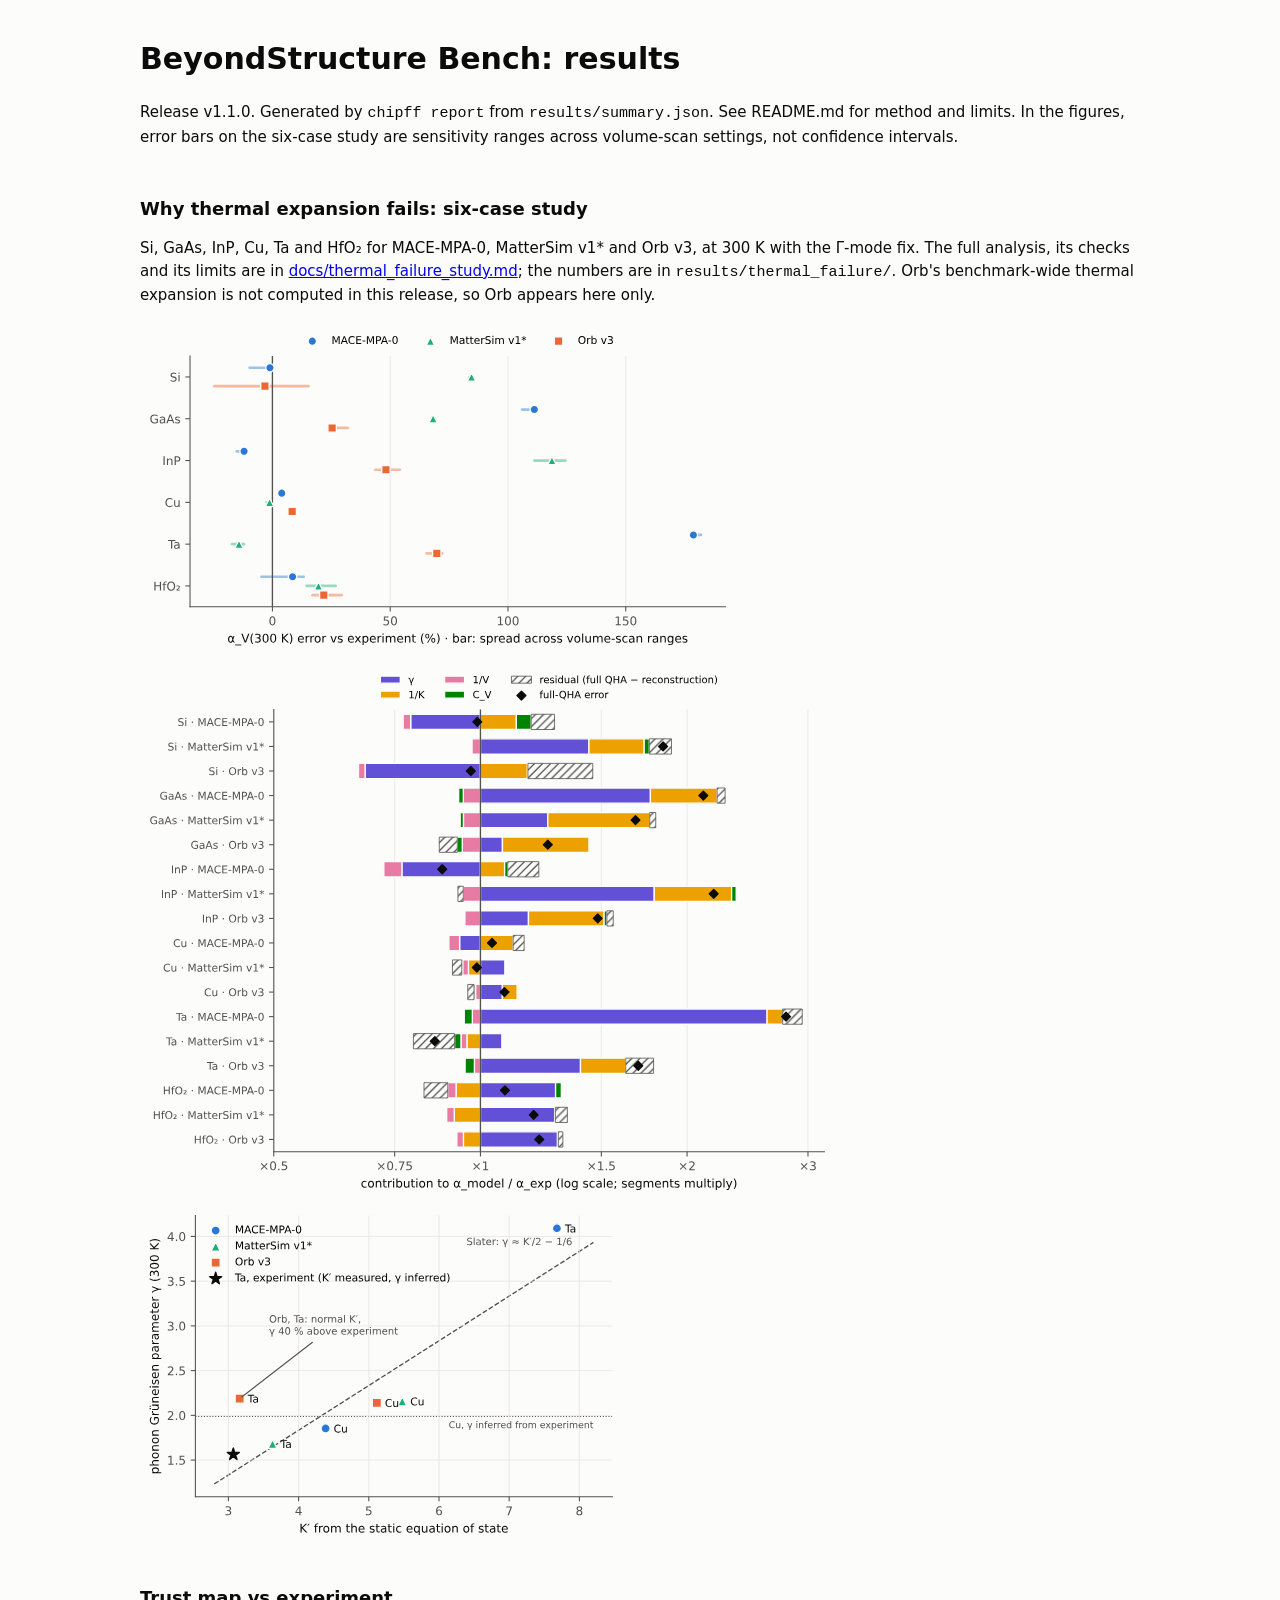
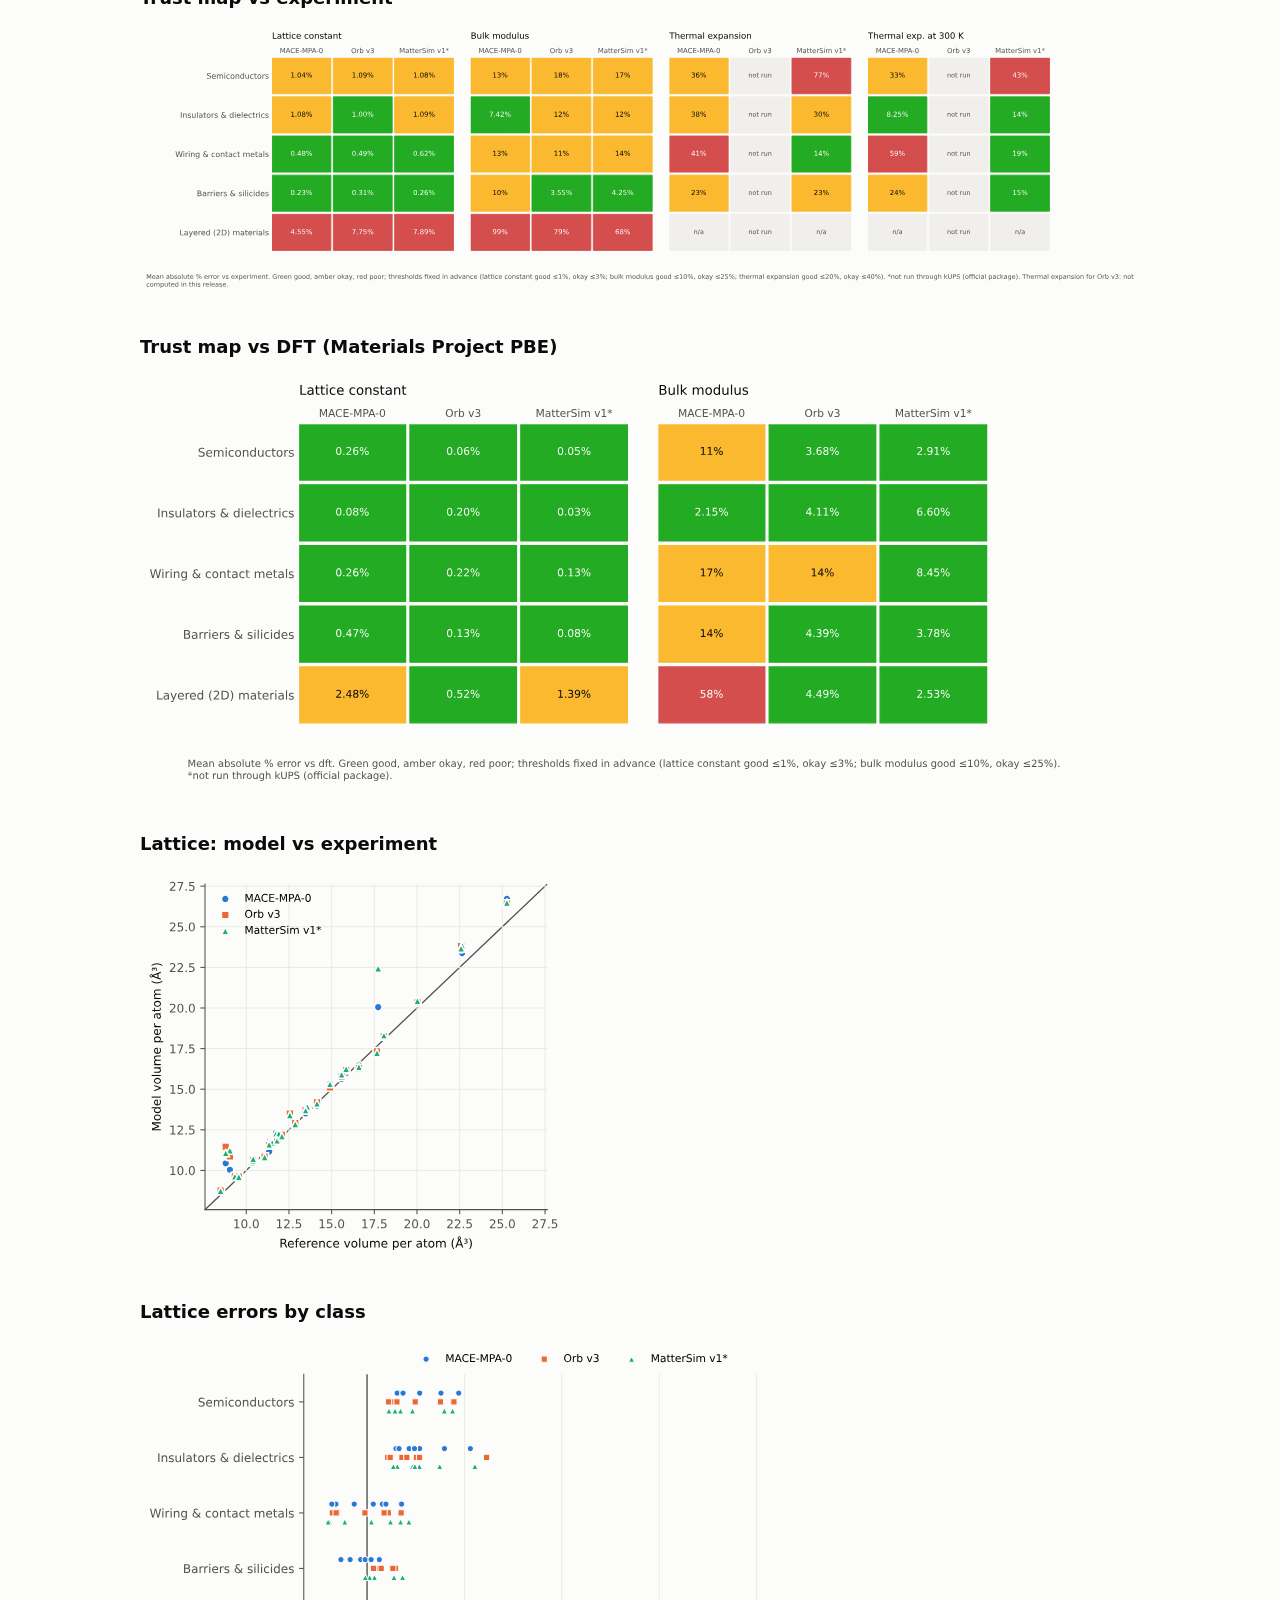
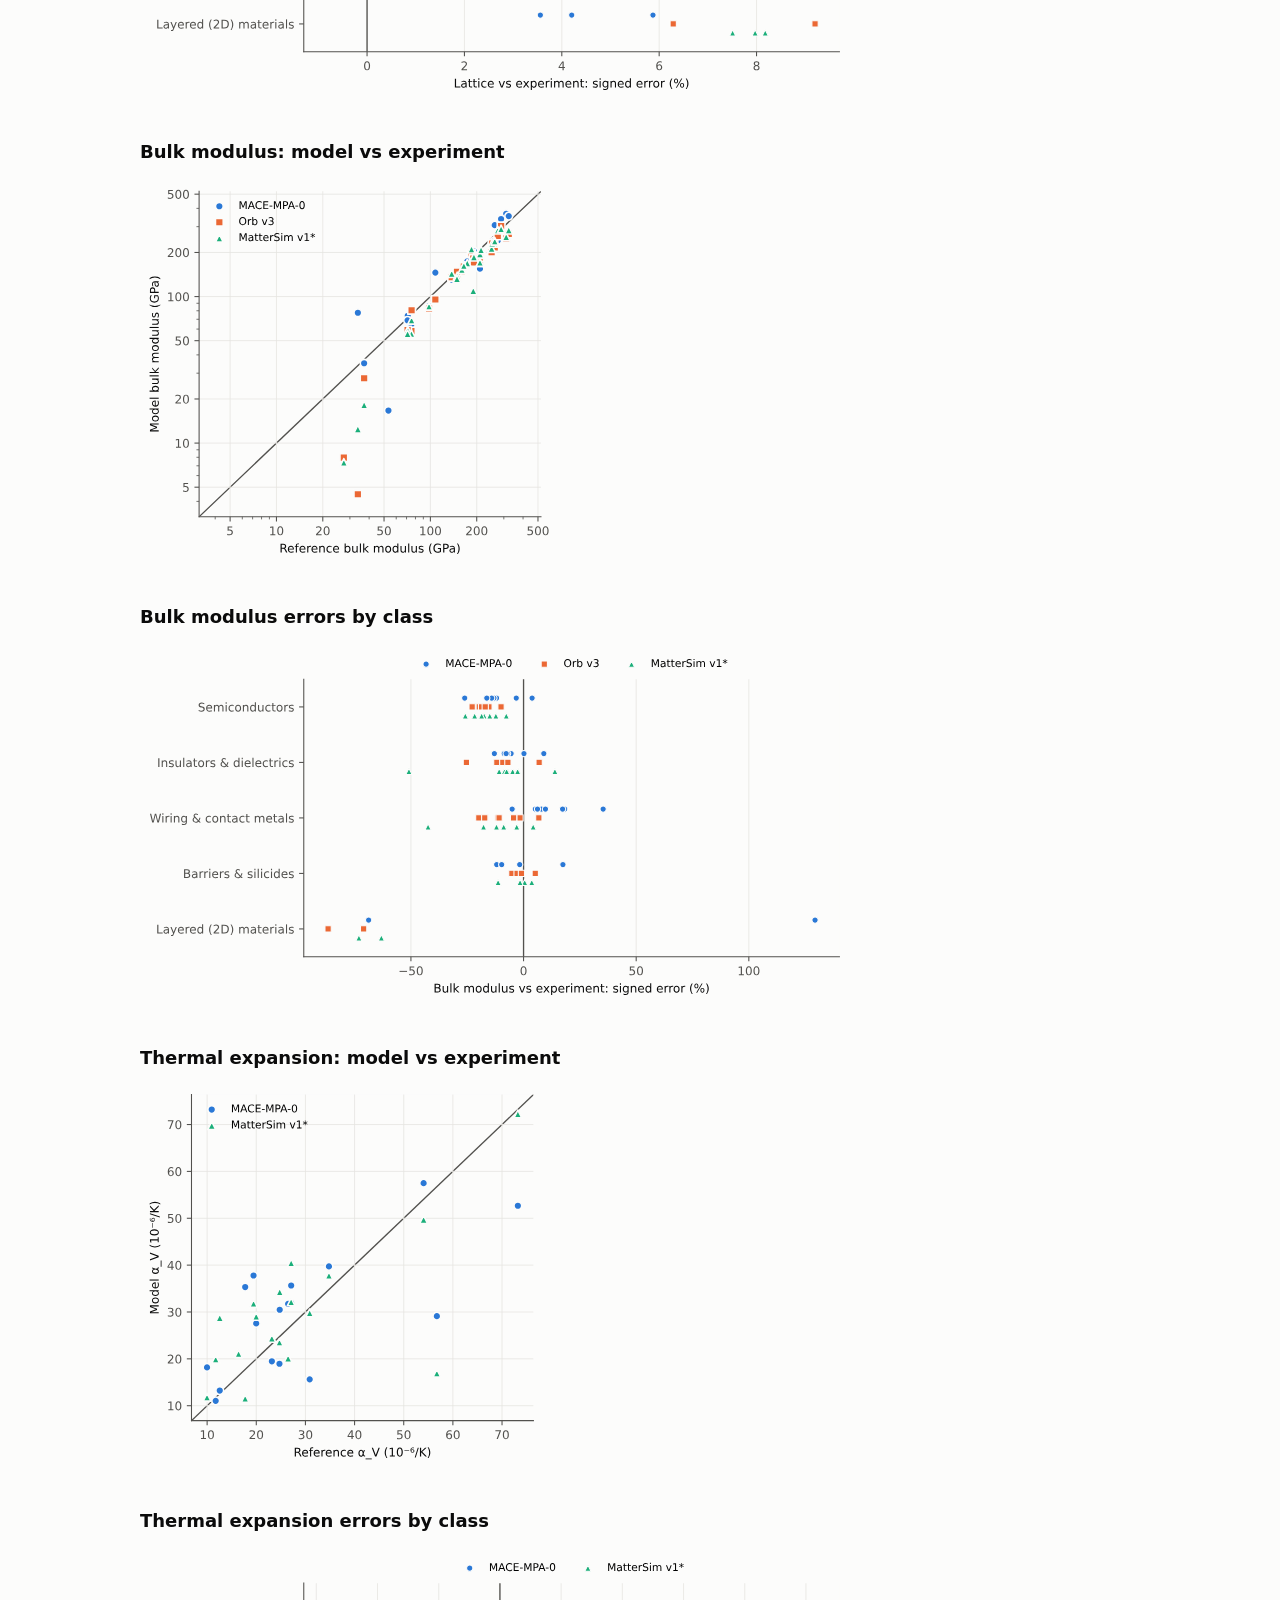
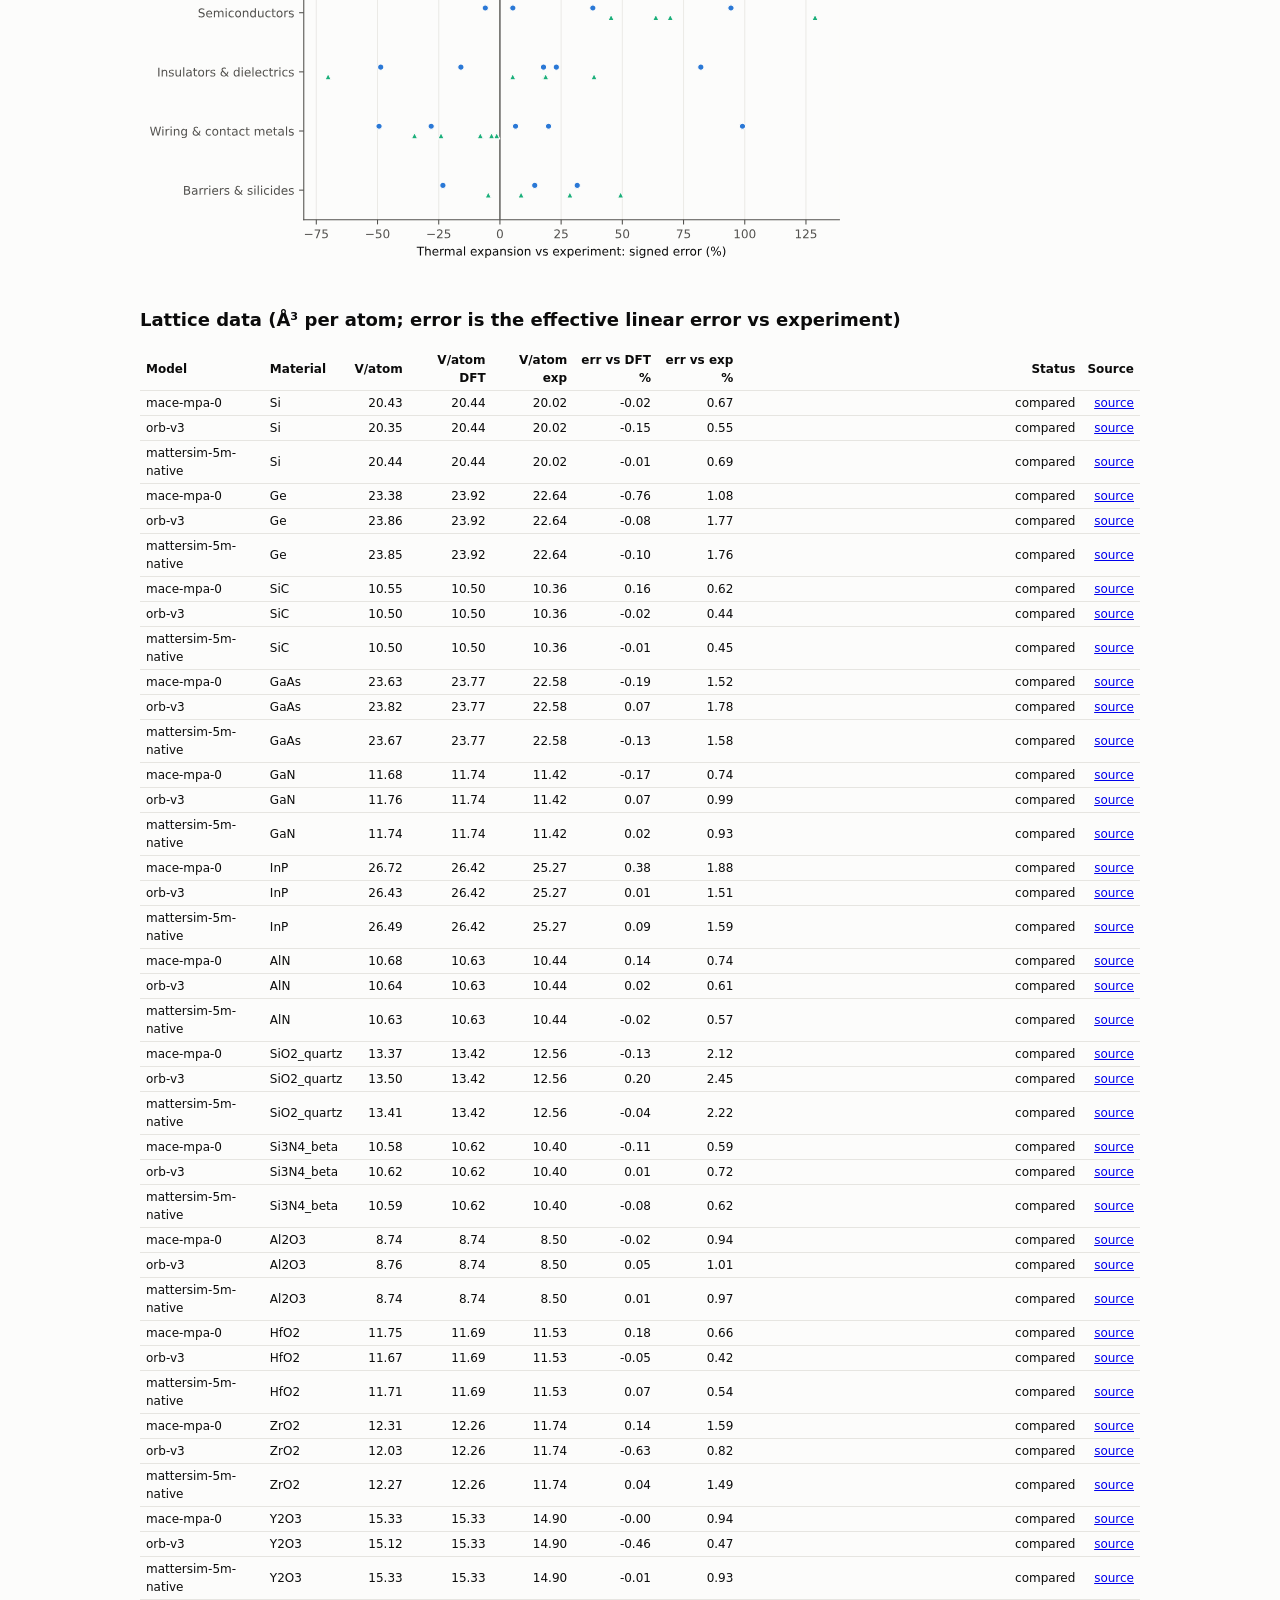
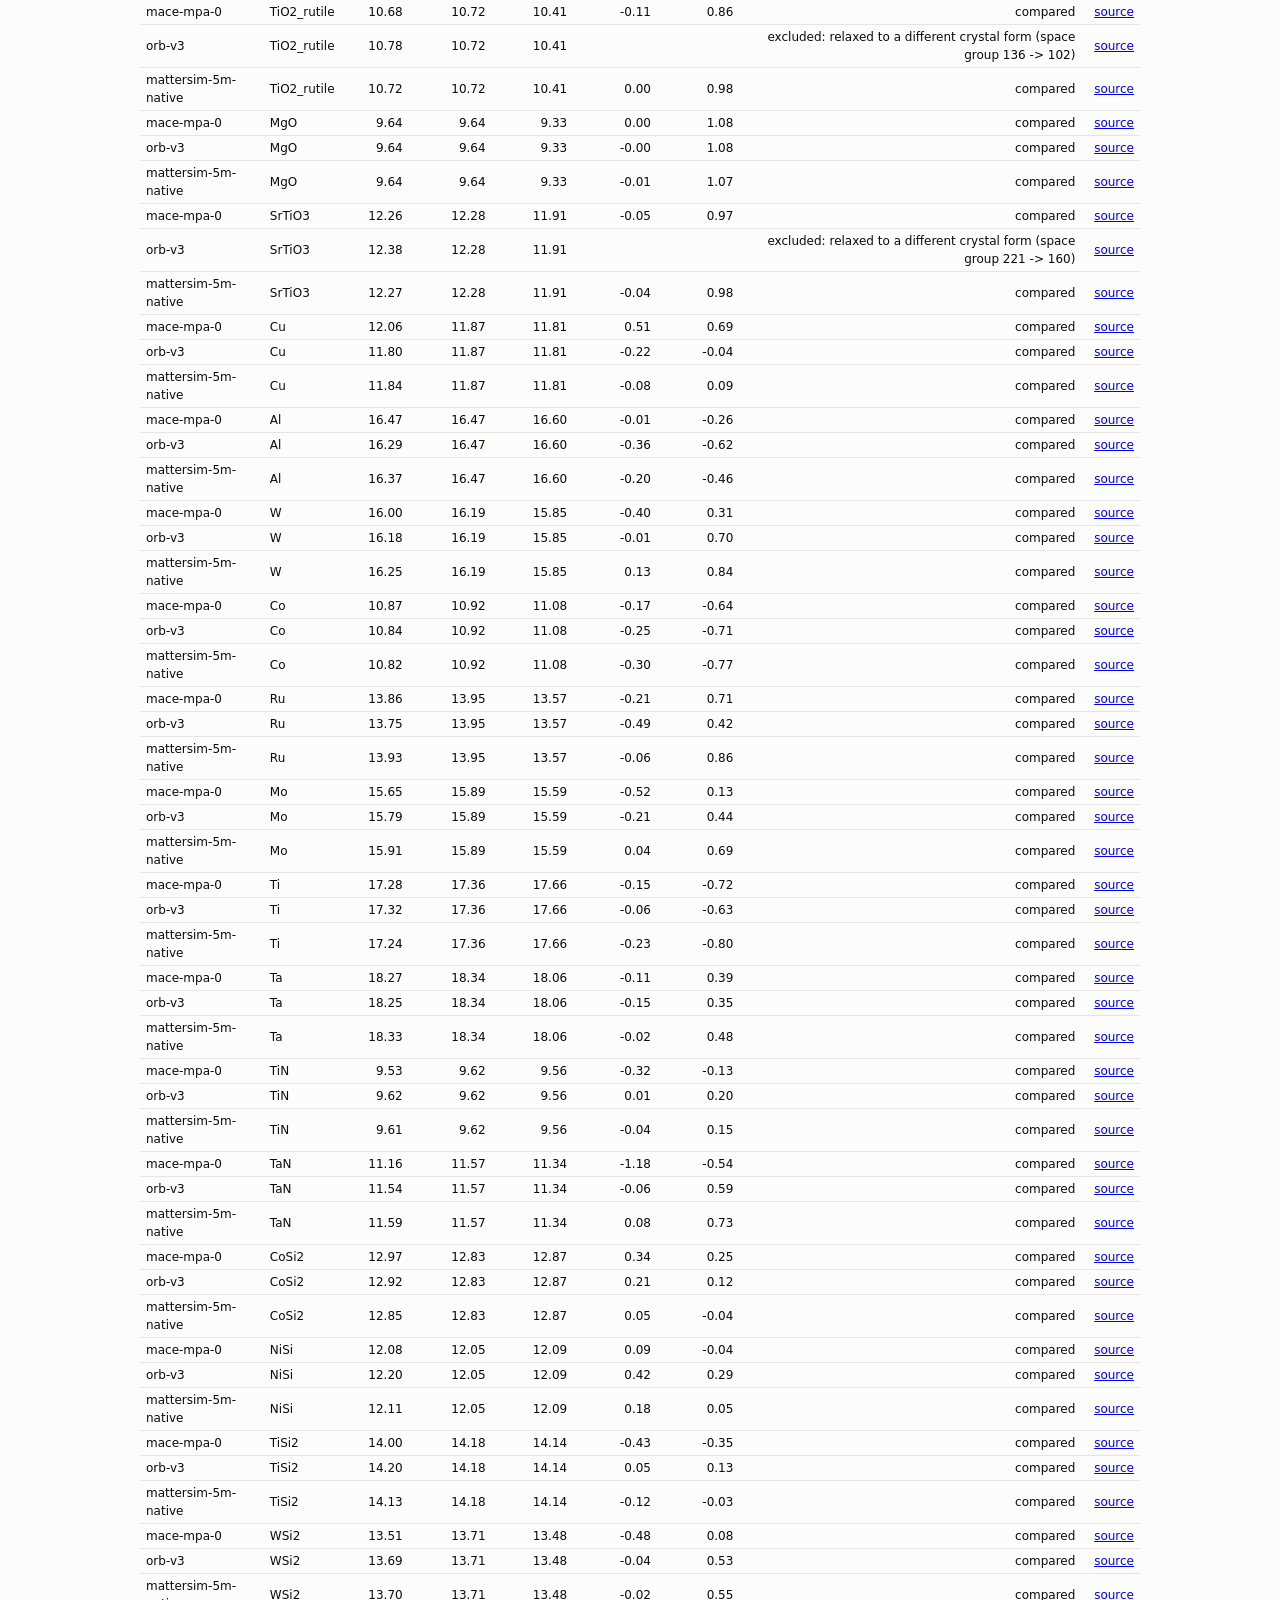
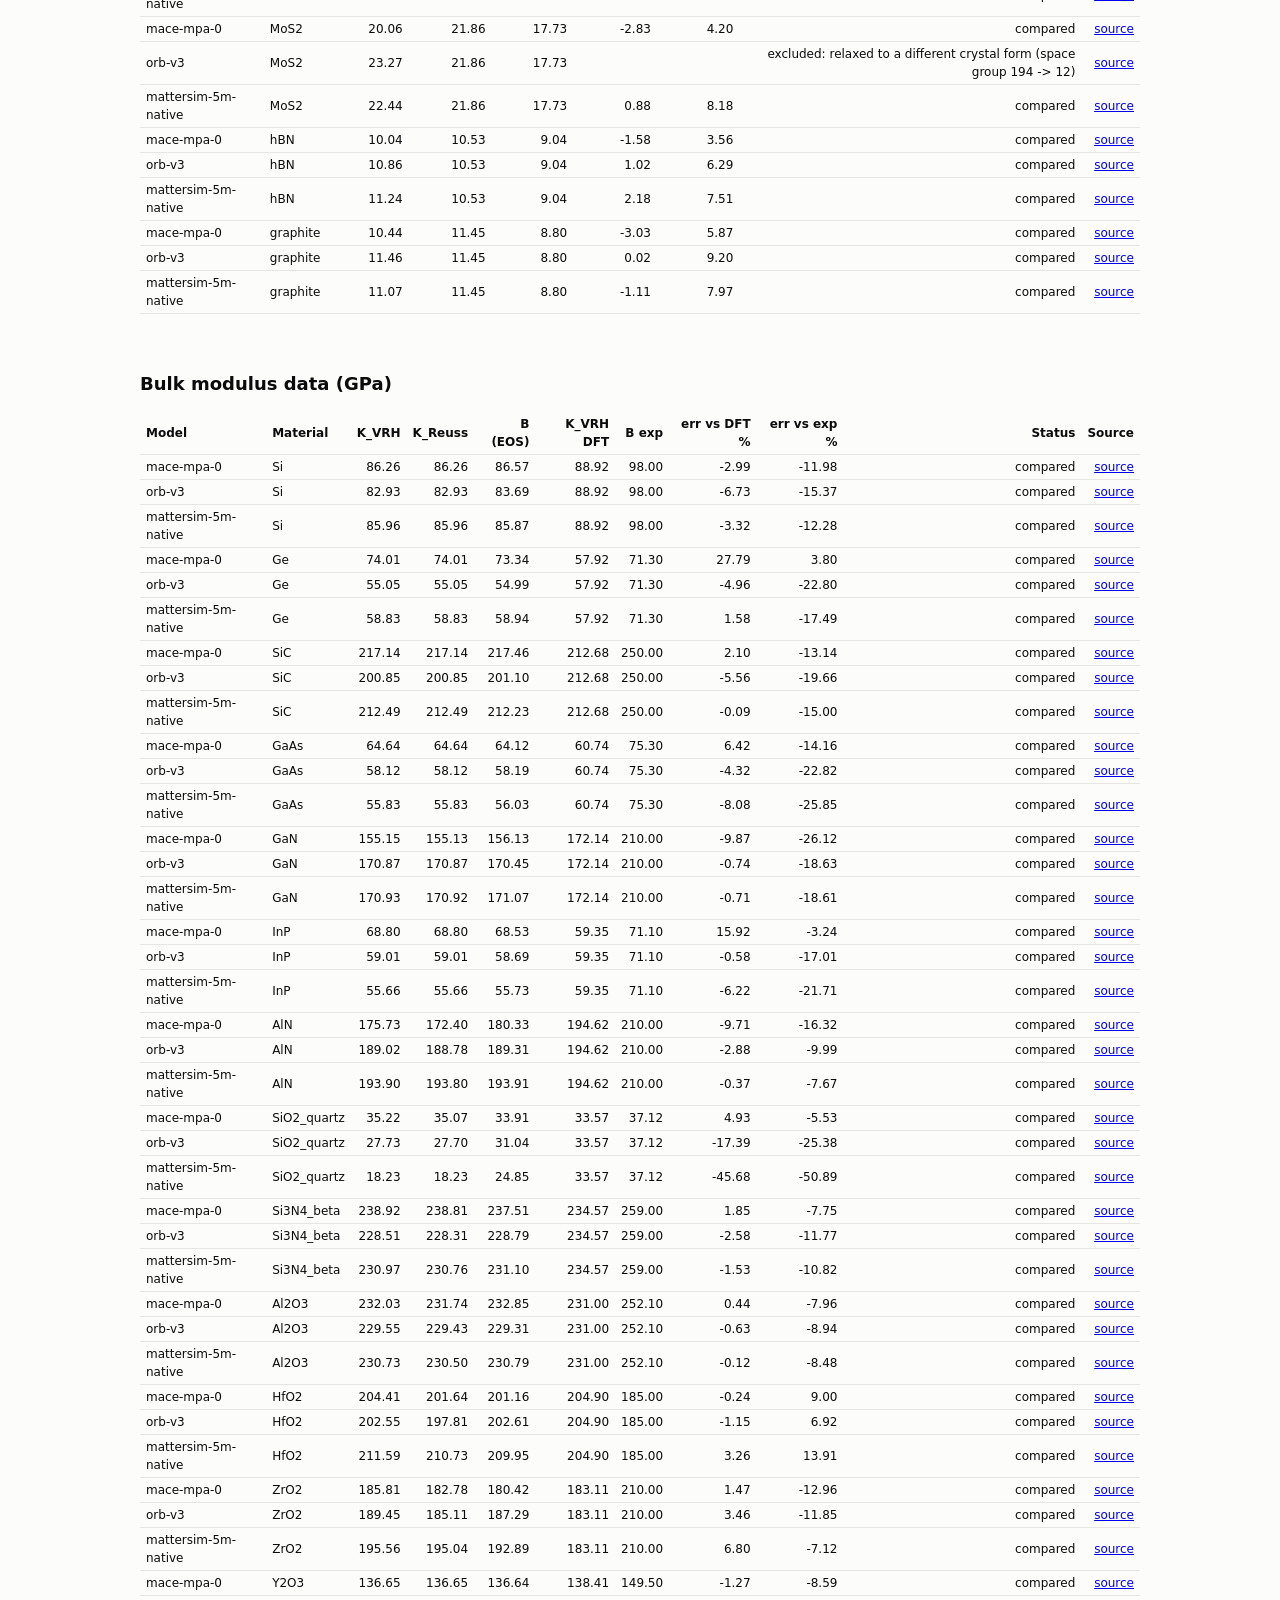
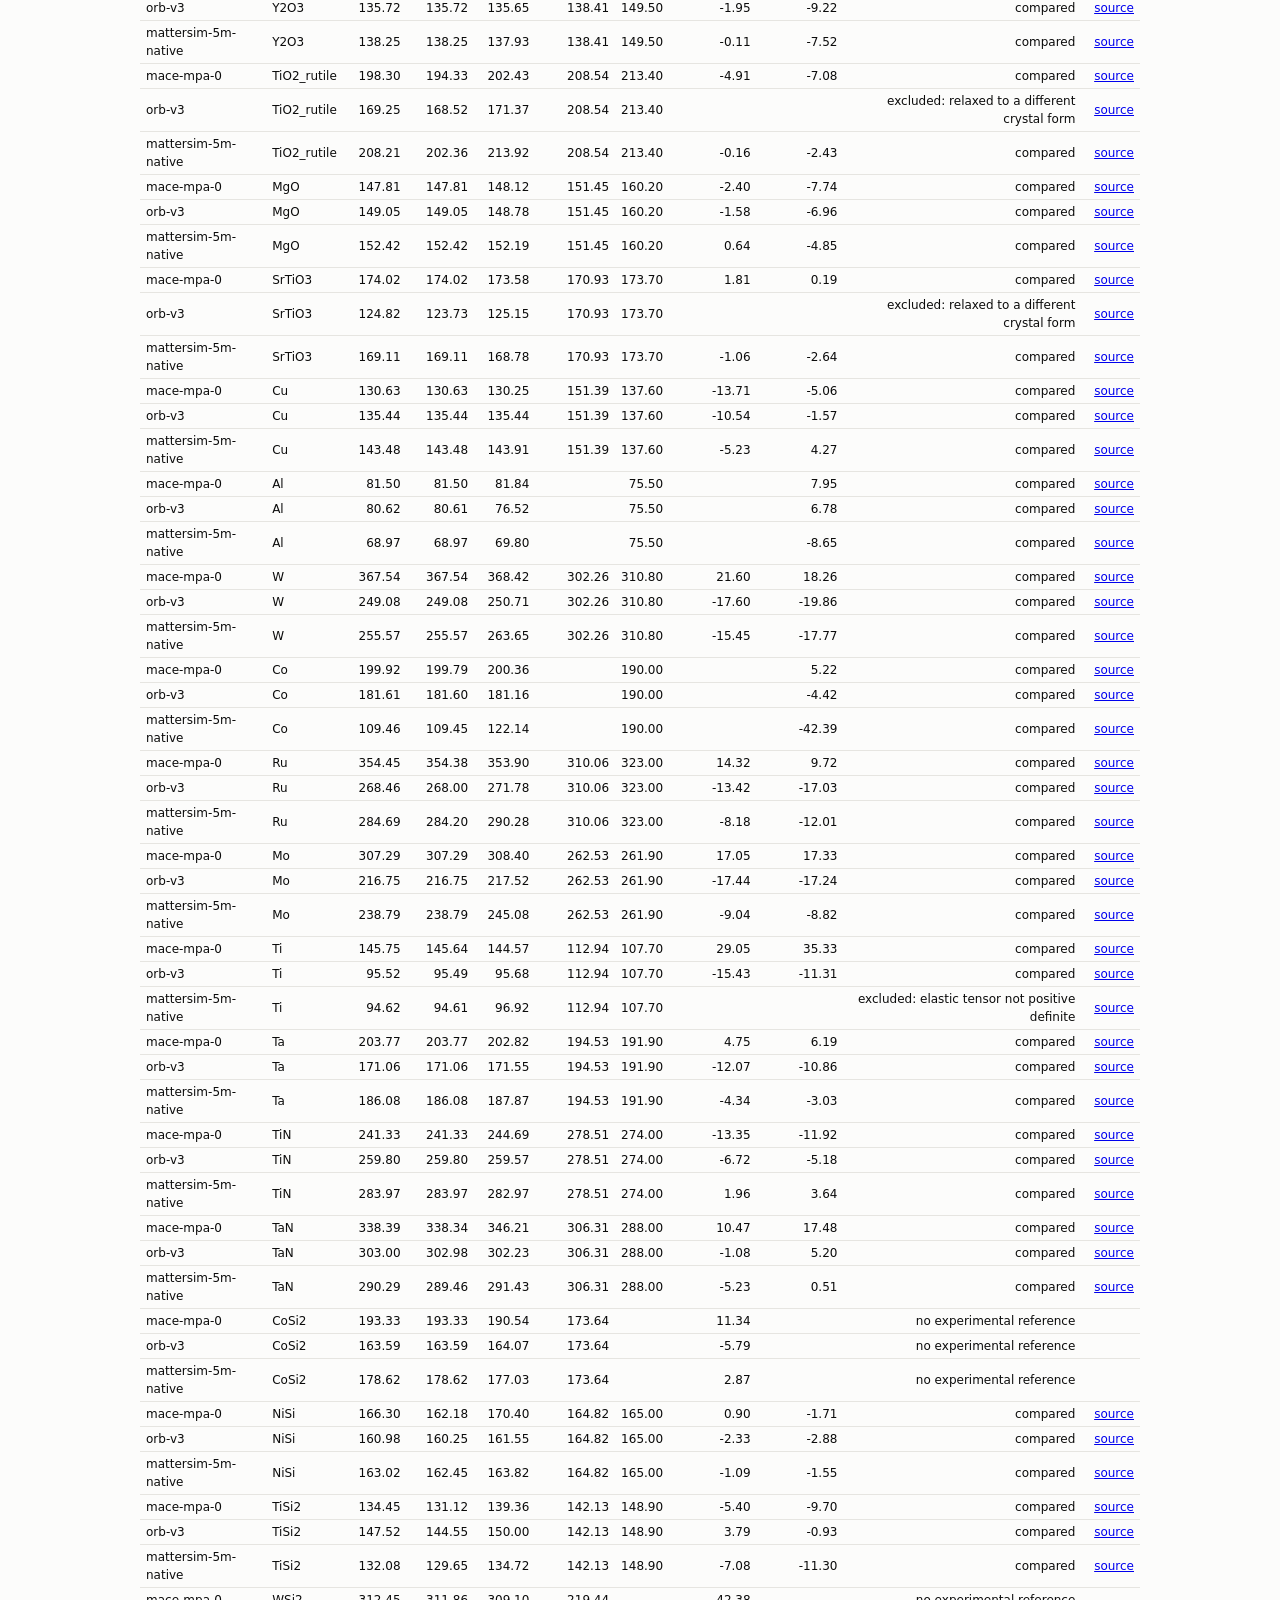
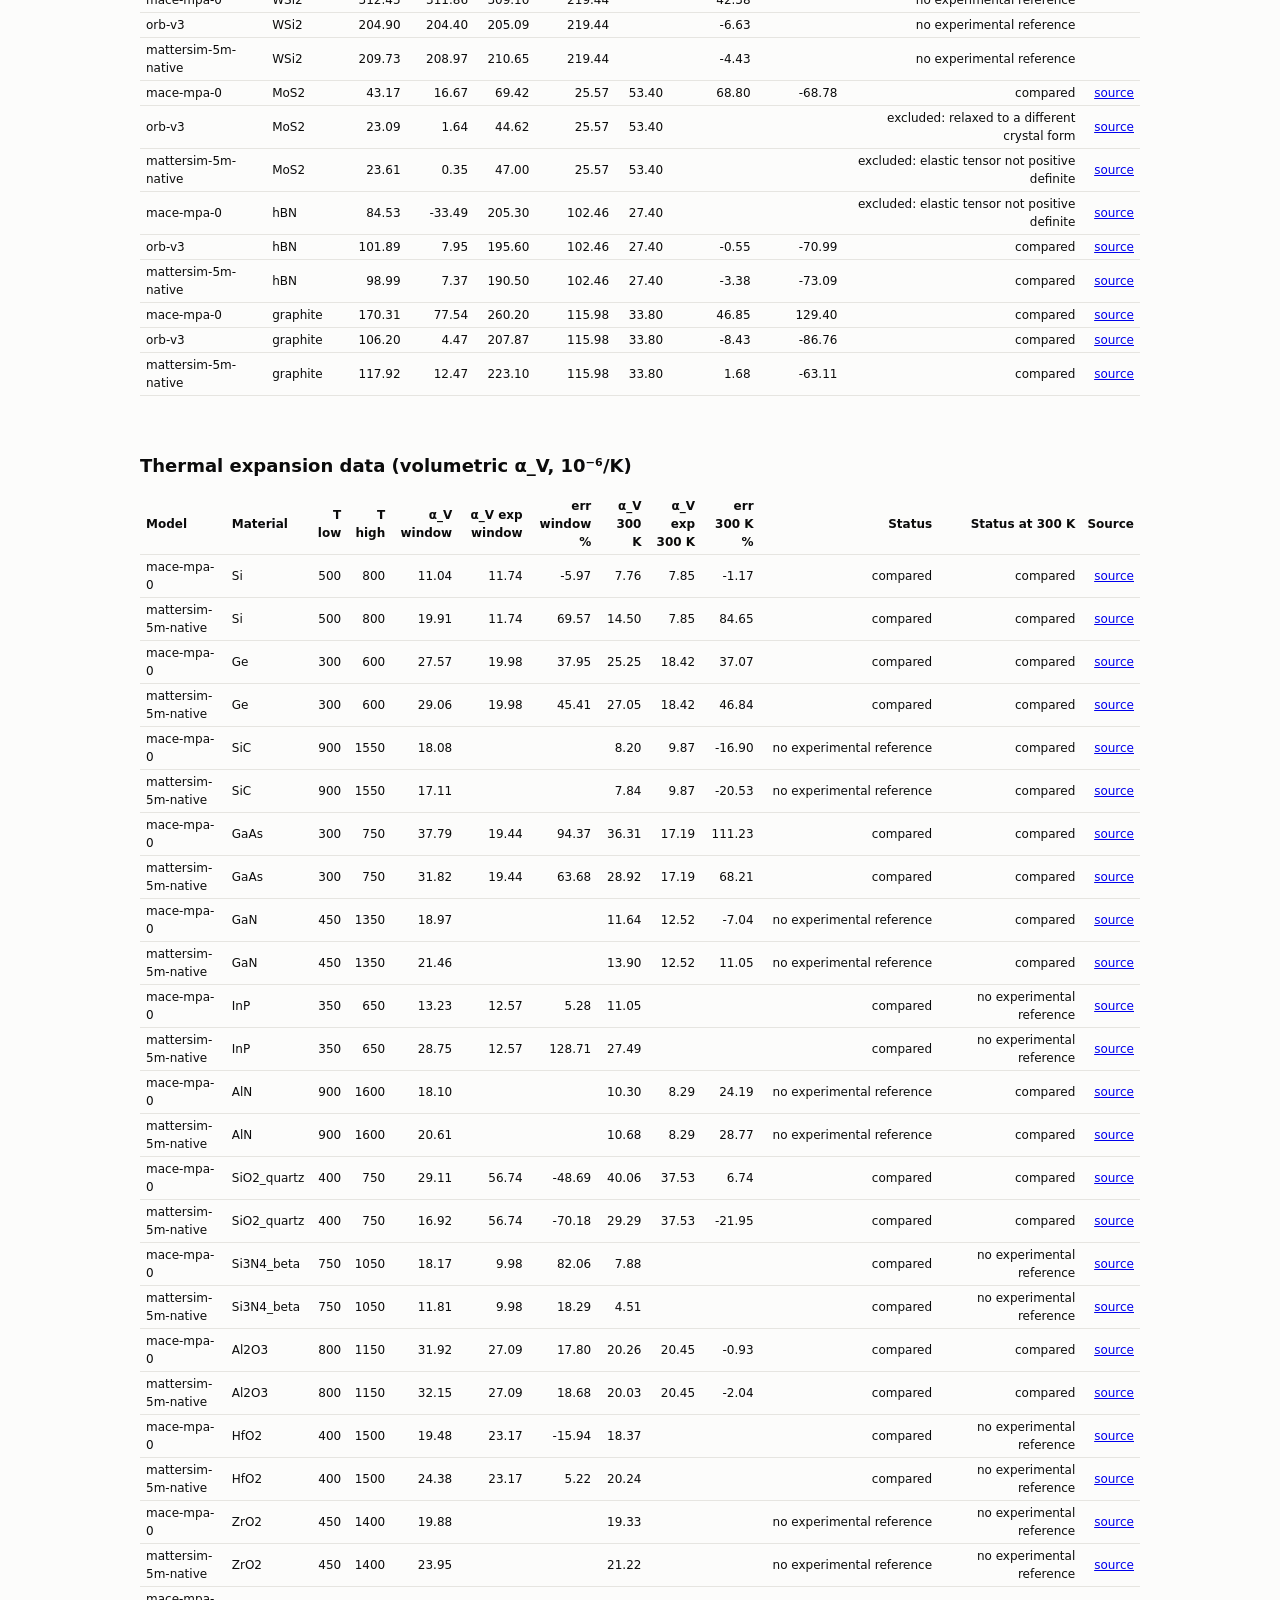
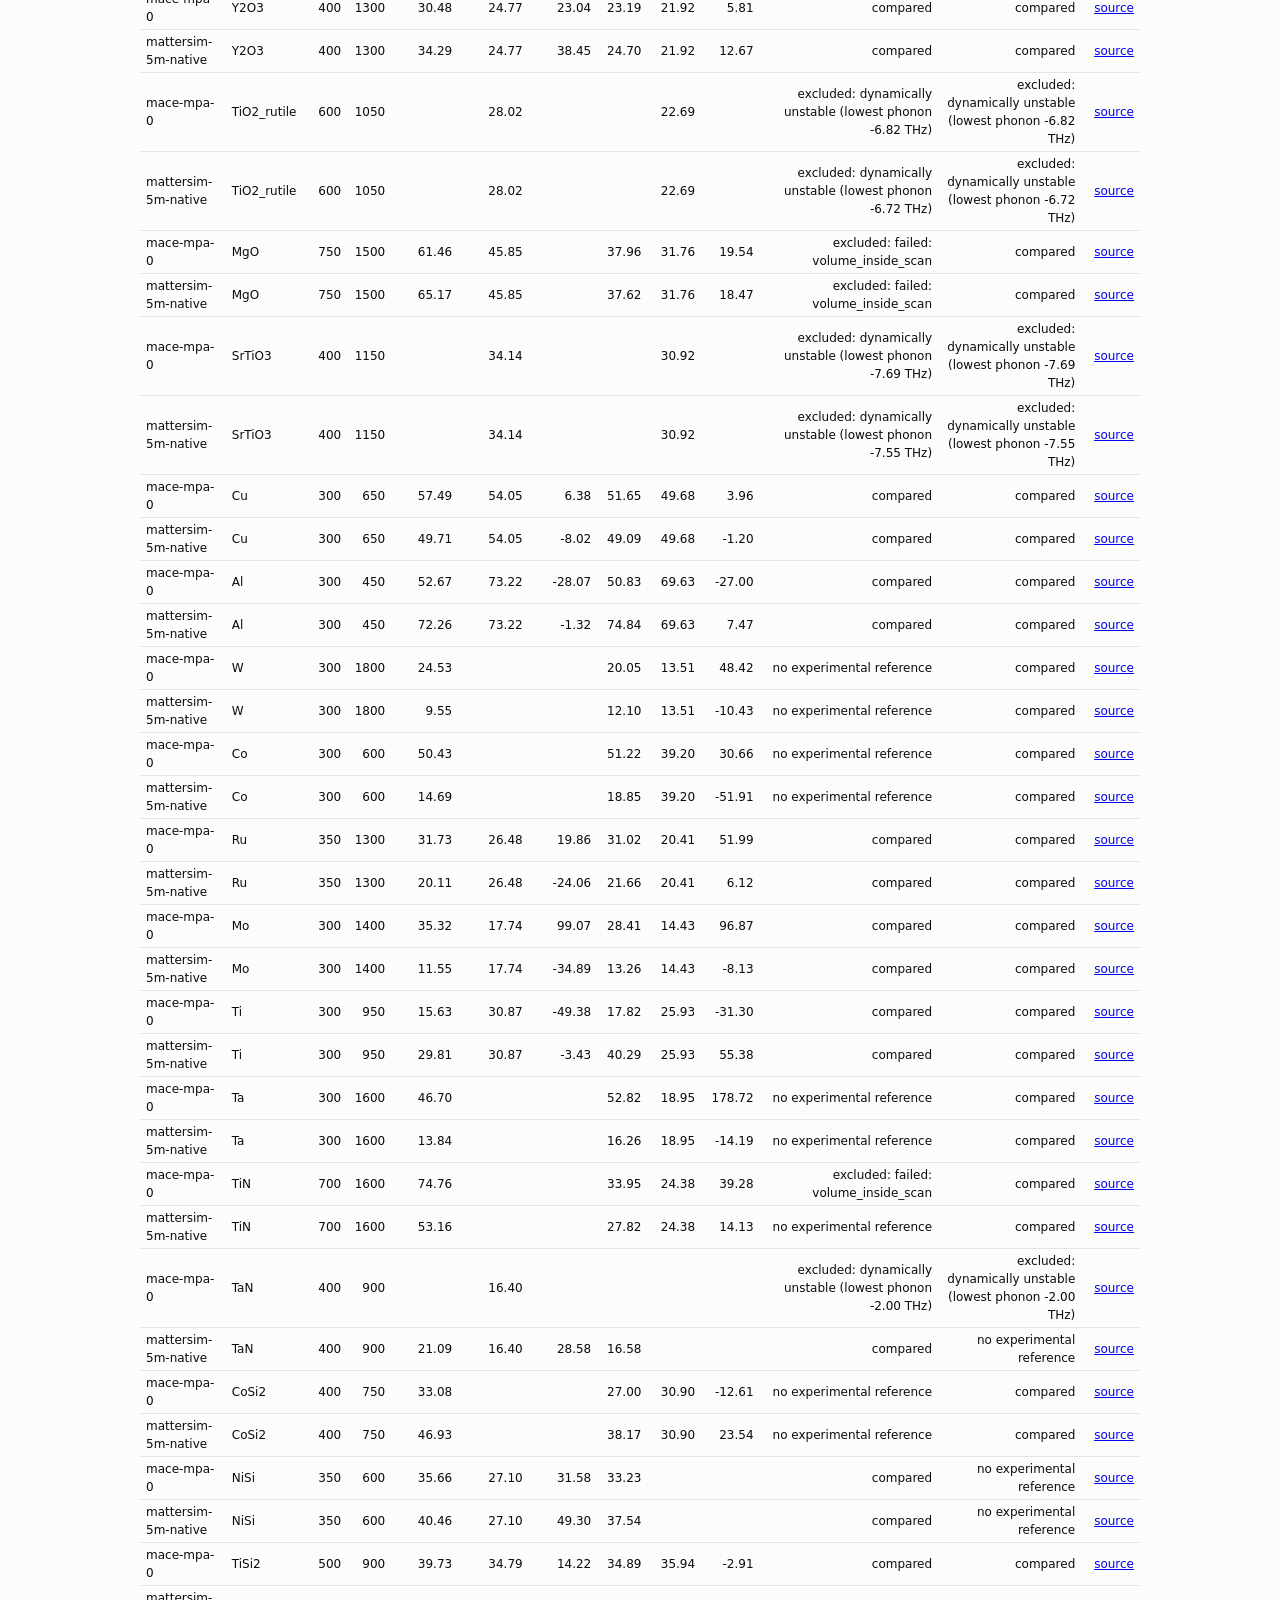
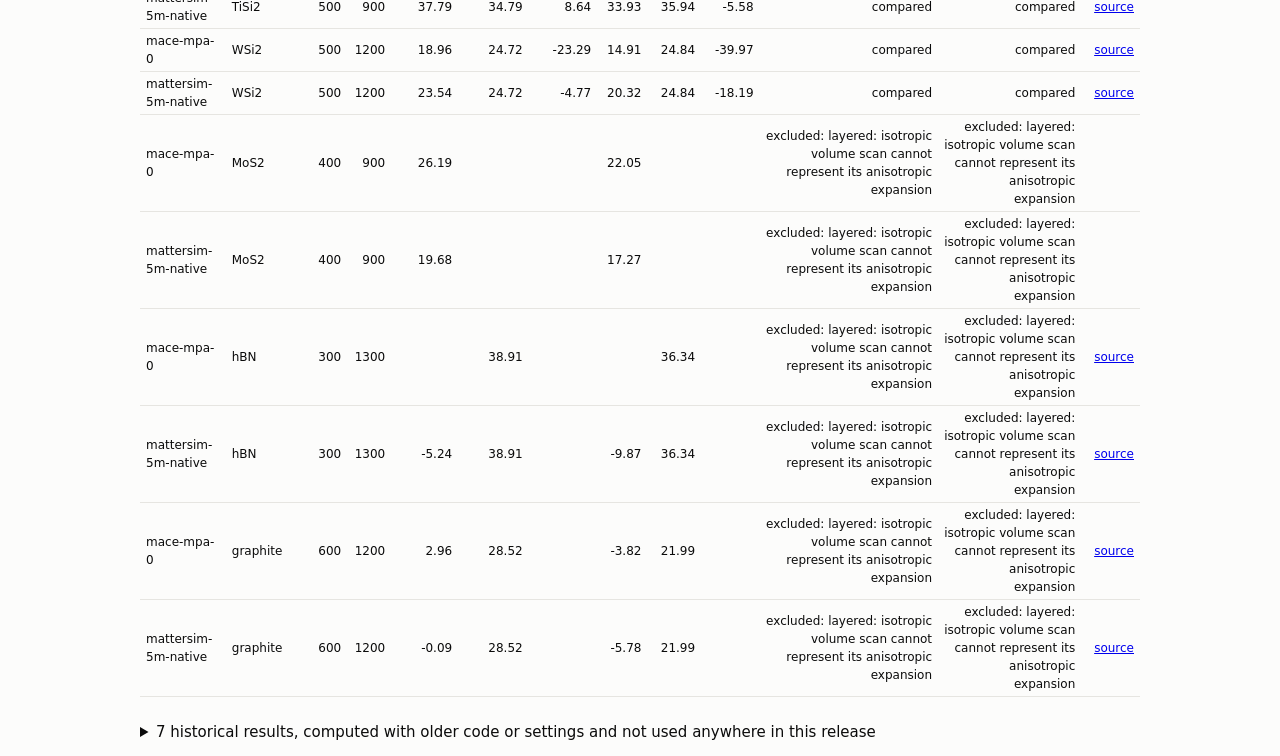
==== commit 2249f30d: "Merge remote-tracking branch 'origin/main' into claude/focused-raman-58f6d7" ====
--- a/report/index.html
+++ b/report/index.html
@@ -8,5 +8,5 @@
 <p>Release v1.1.0. Generated by <code>chipff report</code> from <code>results/summary.json</code>. See README.md for
 method and limits. In the figures, error bars on the six-case study are sensitivity ranges across volume-scan settings,
 not confidence intervals.</p>
-<div class='wrap'><h2>Why thermal expansion fails: six-case study</h2><p>Si, GaAs, InP, Cu, Ta and HfO₂ for MACE-MPA-0, MatterSim v1* and Orb v3, at 300 K with the Γ-mode fix. The full analysis, its checks and its limits are in <a href='../docs/thermal_failure_study.md'>docs/thermal_failure_study.md</a>; the numbers are in <code>results/thermal_failure/</code>. Orb's benchmark-wide thermal expansion is not computed in this release, so Orb appears here only.</p><img src='figures/study_errors.svg' alt='Thermal-expansion error by material and model'><img src='figures/study_ingredients.svg' alt='Ingredients of the thermal-expansion error'><img src='figures/study_kprime.svg' alt='Static K-prime against the phonon Grüneisen parameter'></div><div class='wrap'><h2>Trust map vs experiment</h2><img src='figures/trust_map_experiment.svg' alt='Trust map vs experiment'></div><div class='wrap'><h2>Trust map vs DFT (Materials Project PBE)</h2><img src='figures/trust_map_dft.svg' alt='Trust map vs DFT (Materials Project PBE)'></div><div class='wrap'><h2>Lattice: model vs experiment</h2><img src='figures/parity_lattice_exp.svg' alt='Lattice: model vs experiment'></div><div class='wrap'><h2>Lattice errors by class</h2><img src='figures/signed_lattice_exp.svg' alt='Lattice errors by class'></div><div class='wrap'><h2>Bulk modulus: model vs experiment</h2><img src='figures/parity_bulk_exp.svg' alt='Bulk modulus: model vs experiment'></div><div class='wrap'><h2>Bulk modulus errors by class</h2><img src='figures/signed_bulk_exp.svg' alt='Bulk modulus errors by class'></div><div class='wrap'><h2>Thermal expansion: model vs experiment</h2><img src='figures/parity_cte_exp.svg' alt='Thermal expansion: model vs experiment'></div><div class='wrap'><h2>Thermal expansion errors by class</h2><img src='figures/signed_cte_exp.svg' alt='Thermal expansion errors by class'></div><div class='wrap'><h2>Lattice data (Å³ per atom; error is the effective linear error vs experiment)</h2><table><thead><tr><th>Model</th><th>Material</th><th>V/atom</th><th>V/atom DFT</th><th>V/atom exp</th><th>err vs DFT %</th><th>err vs exp %</th><th>Status</th><th>Source</th></tr></thead><tbody><tr><td>mace-mpa-0</td><td>Si</td><td>20.43</td><td>20.44</td><td>20.02</td><td>-0.02</td><td>0.67</td><td>compared</td><td><a href='https://physics.nist.gov/cuu/pdf/xray_2018.pdf'>source</a></td></tr><tr><td>orb-v3</td><td>Si</td><td>20.35</td><td>20.44</td><td>20.02</td><td>-0.15</td><td>0.55</td><td>compared</td><td><a href='https://physics.nist.gov/cuu/pdf/xray_2018.pdf'>source</a></td></tr><tr><td>mattersim-5m-native</td><td>Si</td><td>20.44</td><td>20.44</td><td>20.02</td><td>-0.01</td><td>0.69</td><td>compared</td><td><a href='https://physics.nist.gov/cuu/pdf/xray_2018.pdf'>source</a></td></tr><tr><td>mace-mpa-0</td><td>Ge</td><td>23.38</td><td>23.92</td><td>22.64</td><td>-0.76</td><td>1.08</td><td>compared</td><td><a href='http://www.ioffe.ru/SVA/NSM/Semicond/Ge/basic.html'>source</a></td></tr><tr><td>orb-v3</td><td>Ge</td><td>23.86</td><td>23.92</td><td>22.64</td><td>-0.08</td><td>1.77</td><td>compared</td><td><a href='http://www.ioffe.ru/SVA/NSM/Semicond/Ge/basic.html'>source</a></td></tr><tr><td>mattersim-5m-native</td><td>Ge</td><td>23.85</td><td>23.92</td><td>22.64</td><td>-0.10</td><td>1.76</td><td>compared</td><td><a href='http://www.ioffe.ru/SVA/NSM/Semicond/Ge/basic.html'>source</a></td></tr><tr><td>mace-mpa-0</td><td>SiC</td><td>10.55</td><td>10.50</td><td>10.36</td><td>0.16</td><td>0.62</td><td>compared</td><td><a href='http://www.ioffe.ru/SVA/NSM/Semicond/SiC/basic.html'>source</a></td></tr><tr><td>orb-v3</td><td>SiC</td><td>10.50</td><td>10.50</td><td>10.36</td><td>-0.02</td><td>0.44</td><td>compared</td><td><a href='http://www.ioffe.ru/SVA/NSM/Semicond/SiC/basic.html'>source</a></td></tr><tr><td>mattersim-5m-native</td><td>SiC</td><td>10.50</td><td>10.50</td><td>10.36</td><td>-0.01</td><td>0.45</td><td>compared</td><td><a href='http://www.ioffe.ru/SVA/NSM/Semicond/SiC/basic.html'>source</a></td></tr><tr><td>mace-mpa-0</td><td>GaAs</td><td>23.63</td><td>23.77</td><td>22.58</td><td>-0.19</td><td>1.52</td><td>compared</td><td><a href='http://www.ioffe.ru/SVA/NSM/Semicond/GaAs/basic.html'>source</a></td></tr><tr><td>orb-v3</td><td>GaAs</td><td>23.82</td><td>23.77</td><td>22.58</td><td>0.07</td><td>1.78</td><td>compared</td><td><a href='http://www.ioffe.ru/SVA/NSM/Semicond/GaAs/basic.html'>source</a></td></tr><tr><td>mattersim-5m-native</td><td>GaAs</td><td>23.67</td><td>23.77</td><td>22.58</td><td>-0.13</td><td>1.58</td><td>compared</td><td><a href='http://www.ioffe.ru/SVA/NSM/Semicond/GaAs/basic.html'>source</a></td></tr><tr><td>mace-mpa-0</td><td>GaN</td><td>11.68</td><td>11.74</td><td>11.42</td><td>-0.17</td><td>0.74</td><td>compared</td><td><a href='http://www.ioffe.ru/SVA/NSM/Semicond/GaN/basic.html'>source</a></td></tr><tr><td>orb-v3</td><td>GaN</td><td>11.76</td><td>11.74</td><td>11.42</td><td>0.07</td><td>0.99</td><td>compared</td><td><a href='http://www.ioffe.ru/SVA/NSM/Semicond/GaN/basic.html'>source</a></td></tr><tr><td>mattersim-5m-native</td><td>GaN</td><td>11.74</td><td>11.74</td><td>11.42</td><td>0.02</td><td>0.93</td><td>compared</td><td><a href='http://www.ioffe.ru/SVA/NSM/Semicond/GaN/basic.html'>source</a></td></tr><tr><td>mace-mpa-0</td><td>InP</td><td>26.72</td><td>26.42</td><td>25.27</td><td>0.38</td><td>1.88</td><td>compared</td><td><a href='http://www.ioffe.ru/SVA/NSM/Semicond/InP/basic.html'>source</a></td></tr><tr><td>orb-v3</td><td>InP</td><td>26.43</td><td>26.42</td><td>25.27</td><td>0.01</td><td>1.51</td><td>compared</td><td><a href='http://www.ioffe.ru/SVA/NSM/Semicond/InP/basic.html'>source</a></td></tr><tr><td>mattersim-5m-native</td><td>InP</td><td>26.49</td><td>26.42</td><td>25.27</td><td>0.09</td><td>1.59</td><td>compared</td><td><a href='http://www.ioffe.ru/SVA/NSM/Semicond/InP/basic.html'>source</a></td></tr><tr><td>mace-mpa-0</td><td>AlN</td><td>10.68</td><td>10.63</td><td>10.44</td><td>0.14</td><td>0.74</td><td>compared</td><td><a href='https://przyrbwn.icm.edu.pl/APP/PDF/114/a114z529.pdf'>source</a></td></tr><tr><td>orb-v3</td><td>AlN</td><td>10.64</td><td>10.63</td><td>10.44</td><td>0.02</td><td>0.61</td><td>compared</td><td><a href='https://przyrbwn.icm.edu.pl/APP/PDF/114/a114z529.pdf'>source</a></td></tr><tr><td>mattersim-5m-native</td><td>AlN</td><td>10.63</td><td>10.63</td><td>10.44</td><td>-0.02</td><td>0.57</td><td>compared</td><td><a href='https://przyrbwn.icm.edu.pl/APP/PDF/114/a114z529.pdf'>source</a></td></tr><tr><td>mace-mpa-0</td><td>SiO2_quartz</td><td>13.37</td><td>13.42</td><td>12.56</td><td>-0.13</td><td>2.12</td><td>compared</td><td><a href='https://pmc.ncbi.nlm.nih.gov/articles/PMC9348876/ (full text via Europe PMC); also https://arxiv.org/abs/1612.07049'>source</a></td></tr><tr><td>orb-v3</td><td>SiO2_quartz</td><td>13.50</td><td>13.42</td><td>12.56</td><td>0.20</td><td>2.45</td><td>compared</td><td><a href='https://pmc.ncbi.nlm.nih.gov/articles/PMC9348876/ (full text via Europe PMC); also https://arxiv.org/abs/1612.07049'>source</a></td></tr><tr><td>mattersim-5m-native</td><td>SiO2_quartz</td><td>13.41</td><td>13.42</td><td>12.56</td><td>-0.04</td><td>2.22</td><td>compared</td><td><a href='https://pmc.ncbi.nlm.nih.gov/articles/PMC9348876/ (full text via Europe PMC); also https://arxiv.org/abs/1612.07049'>source</a></td></tr><tr><td>mace-mpa-0</td><td>Si3N4_beta</td><td>10.58</td><td>10.62</td><td>10.40</td><td>-0.11</td><td>0.59</td><td>compared</td><td><a href='https://www.crystallography.net/cod/2102550.cif'>source</a></td></tr><tr><td>orb-v3</td><td>Si3N4_beta</td><td>10.62</td><td>10.62</td><td>10.40</td><td>0.01</td><td>0.72</td><td>compared</td><td><a href='https://www.crystallography.net/cod/2102550.cif'>source</a></td></tr><tr><td>mattersim-5m-native</td><td>Si3N4_beta</td><td>10.59</td><td>10.62</td><td>10.40</td><td>-0.08</td><td>0.62</td><td>compared</td><td><a href='https://www.crystallography.net/cod/2102550.cif'>source</a></td></tr><tr><td>mace-mpa-0</td><td>Al2O3</td><td>8.74</td><td>8.74</td><td>8.50</td><td>-0.02</td><td>0.94</td><td>compared</td><td><a href='https://tsapps.nist.gov/srmext/certificates/676a.pdf'>source</a></td></tr><tr><td>orb-v3</td><td>Al2O3</td><td>8.76</td><td>8.74</td><td>8.50</td><td>0.05</td><td>1.01</td><td>compared</td><td><a href='https://tsapps.nist.gov/srmext/certificates/676a.pdf'>source</a></td></tr><tr><td>mattersim-5m-native</td><td>Al2O3</td><td>8.74</td><td>8.74</td><td>8.50</td><td>0.01</td><td>0.97</td><td>compared</td><td><a href='https://tsapps.nist.gov/srmext/certificates/676a.pdf'>source</a></td></tr><tr><td>mace-mpa-0</td><td>HfO2</td><td>11.75</td><td>11.69</td><td>11.53</td><td>0.18</td><td>0.66</td><td>compared</td><td><a href='https://www.crystallography.net/cod/9013470.cif'>source</a></td></tr><tr><td>orb-v3</td><td>HfO2</td><td>11.67</td><td>11.69</td><td>11.53</td><td>-0.05</td><td>0.42</td><td>compared</td><td><a href='https://www.crystallography.net/cod/9013470.cif'>source</a></td></tr><tr><td>mattersim-5m-native</td><td>HfO2</td><td>11.71</td><td>11.69</td><td>11.53</td><td>0.07</td><td>0.54</td><td>compared</td><td><a href='https://www.crystallography.net/cod/9013470.cif'>source</a></td></tr><tr><td>mace-mpa-0</td><td>ZrO2</td><td>12.31</td><td>12.26</td><td>11.74</td><td>0.14</td><td>1.59</td><td>compared</td><td><a href='https://www.crystallography.net/cod/9016714.cif'>source</a></td></tr><tr><td>orb-v3</td><td>ZrO2</td><td>12.03</td><td>12.26</td><td>11.74</td><td>-0.63</td><td>0.82</td><td>compared</td><td><a href='https://www.crystallography.net/cod/9016714.cif'>source</a></td></tr><tr><td>mattersim-5m-native</td><td>ZrO2</td><td>12.27</td><td>12.26</td><td>11.74</td><td>0.04</td><td>1.49</td><td>compared</td><td><a href='https://www.crystallography.net/cod/9016714.cif'>source</a></td></tr><tr><td>mace-mpa-0</td><td>Y2O3</td><td>15.33</td><td>15.33</td><td>14.90</td><td>-0.00</td><td>0.94</td><td>compared</td><td><a href='https://www.crystallography.net/cod/1513300.cif'>source</a></td></tr><tr><td>orb-v3</td><td>Y2O3</td><td>15.12</td><td>15.33</td><td>14.90</td><td>-0.46</td><td>0.47</td><td>compared</td><td><a href='https://www.crystallography.net/cod/1513300.cif'>source</a></td></tr><tr><td>mattersim-5m-native</td><td>Y2O3</td><td>15.33</td><td>15.33</td><td>14.90</td><td>-0.01</td><td>0.93</td><td>compared</td><td><a href='https://www.crystallography.net/cod/1513300.cif'>source</a></td></tr><tr><td>mace-mpa-0</td><td>TiO2_rutile</td><td>10.68</td><td>10.72</td><td>10.41</td><td>-0.11</td><td>0.86</td><td>compared</td><td><a href='https://tsapps.nist.gov/srmext/certificates/674b.pdf'>source</a></td></tr><tr><td>orb-v3</td><td>TiO2_rutile</td><td>10.78</td><td>10.72</td><td>10.41</td><td></td><td></td><td>excluded: relaxed to a different crystal form (space group 136 -&gt; 102)</td><td><a href='https://tsapps.nist.gov/srmext/certificates/674b.pdf'>source</a></td></tr><tr><td>mattersim-5m-native</td><td>TiO2_rutile</td><td>10.72</td><td>10.72</td><td>10.41</td><td>0.00</td><td>0.98</td><td>compared</td><td><a href='https://tsapps.nist.gov/srmext/certificates/674b.pdf'>source</a></td></tr><tr><td>mace-mpa-0</td><td>MgO</td><td>9.64</td><td>9.64</td><td>9.33</td><td>0.00</td><td>1.08</td><td>compared</td><td><a href='https://www.crystallography.net/cod/9006456.cif'>source</a></td></tr><tr><td>orb-v3</td><td>MgO</td><td>9.64</td><td>9.64</td><td>9.33</td><td>-0.00</td><td>1.08</td><td>compared</td><td><a href='https://www.crystallography.net/cod/9006456.cif'>source</a></td></tr><tr><td>mattersim-5m-native</td><td>MgO</td><td>9.64</td><td>9.64</td><td>9.33</td><td>-0.01</td><td>1.07</td><td>compared</td><td><a href='https://www.crystallography.net/cod/9006456.cif'>source</a></td></tr><tr><td>mace-mpa-0</td><td>SrTiO3</td><td>12.26</td><td>12.28</td><td>11.91</td><td>-0.05</td><td>0.97</td><td>compared</td><td><a href='https://www.crystallography.net/cod/9006864.cif'>source</a></td></tr><tr><td>orb-v3</td><td>SrTiO3</td><td>12.38</td><td>12.28</td><td>11.91</td><td></td><td></td><td>excluded: relaxed to a different crystal form (space group 221 -&gt; 160)</td><td><a href='https://www.crystallography.net/cod/9006864.cif'>source</a></td></tr><tr><td>mattersim-5m-native</td><td>SrTiO3</td><td>12.27</td><td>12.28</td><td>11.91</td><td>-0.04</td><td>0.98</td><td>compared</td><td><a href='https://www.crystallography.net/cod/9006864.cif'>source</a></td></tr><tr><td>mace-mpa-0</td><td>Cu</td><td>12.06</td><td>11.87</td><td>11.81</td><td>0.51</td><td>0.69</td><td>compared</td><td><a href='https://nvlpubs.nist.gov/nistpubs/Legacy/circ/nbscircular539v1.pdf'>source</a></td></tr><tr><td>orb-v3</td><td>Cu</td><td>11.80</td><td>11.87</td><td>11.81</td><td>-0.22</td><td>-0.04</td><td>compared</td><td><a href='https://nvlpubs.nist.gov/nistpubs/Legacy/circ/nbscircular539v1.pdf'>source</a></td></tr><tr><td>mattersim-5m-native</td><td>Cu</td><td>11.84</td><td>11.87</td><td>11.81</td><td>-0.08</td><td>0.09</td><td>compared</td><td><a href='https://nvlpubs.nist.gov/nistpubs/Legacy/circ/nbscircular539v1.pdf'>source</a></td></tr><tr><td>mace-mpa-0</td><td>Al</td><td>16.47</td><td>16.47</td><td>16.60</td><td>-0.01</td><td>-0.26</td><td>compared</td><td><a href='https://nvlpubs.nist.gov/nistpubs/Legacy/circ/nbscircular539v1.pdf'>source</a></td></tr><tr><td>orb-v3</td><td>Al</td><td>16.29</td><td>16.47</td><td>16.60</td><td>-0.36</td><td>-0.62</td><td>compared</td><td><a href='https://nvlpubs.nist.gov/nistpubs/Legacy/circ/nbscircular539v1.pdf'>source</a></td></tr><tr><td>mattersim-5m-native</td><td>Al</td><td>16.37</td><td>16.47</td><td>16.60</td><td>-0.20</td><td>-0.46</td><td>compared</td><td><a href='https://nvlpubs.nist.gov/nistpubs/Legacy/circ/nbscircular539v1.pdf'>source</a></td></tr><tr><td>mace-mpa-0</td><td>W</td><td>16.00</td><td>16.19</td><td>15.85</td><td>-0.40</td><td>0.31</td><td>compared</td><td><a href='https://nvlpubs.nist.gov/nistpubs/Legacy/circ/nbscircular539v1.pdf'>source</a></td></tr><tr><td>orb-v3</td><td>W</td><td>16.18</td><td>16.19</td><td>15.85</td><td>-0.01</td><td>0.70</td><td>compared</td><td><a href='https://nvlpubs.nist.gov/nistpubs/Legacy/circ/nbscircular539v1.pdf'>source</a></td></tr><tr><td>mattersim-5m-native</td><td>W</td><td>16.25</td><td>16.19</td><td>15.85</td><td>0.13</td><td>0.84</td><td>compared</td><td><a href='https://nvlpubs.nist.gov/nistpubs/Legacy/circ/nbscircular539v1.pdf'>source</a></td></tr><tr><td>mace-mpa-0</td><td>Co</td><td>10.87</td><td>10.92</td><td>11.08</td><td>-0.17</td><td>-0.64</td><td>compared</td><td><a href='https://en.wikipedia.org/wiki/Cobalt'>source</a></td></tr><tr><td>orb-v3</td><td>Co</td><td>10.84</td><td>10.92</td><td>11.08</td><td>-0.25</td><td>-0.71</td><td>compared</td><td><a href='https://en.wikipedia.org/wiki/Cobalt'>source</a></td></tr><tr><td>mattersim-5m-native</td><td>Co</td><td>10.82</td><td>10.92</td><td>11.08</td><td>-0.30</td><td>-0.77</td><td>compared</td><td><a href='https://en.wikipedia.org/wiki/Cobalt'>source</a></td></tr><tr><td>mace-mpa-0</td><td>Ru</td><td>13.86</td><td>13.95</td><td>13.57</td><td>-0.21</td><td>0.71</td><td>compared</td><td><a href='https://technology.matthey.com/content/journals/10.1595/147106713X665030'>source</a></td></tr><tr><td>orb-v3</td><td>Ru</td><td>13.75</td><td>13.95</td><td>13.57</td><td>-0.49</td><td>0.42</td><td>compared</td><td><a href='https://technology.matthey.com/content/journals/10.1595/147106713X665030'>source</a></td></tr><tr><td>mattersim-5m-native</td><td>Ru</td><td>13.93</td><td>13.95</td><td>13.57</td><td>-0.06</td><td>0.86</td><td>compared</td><td><a href='https://technology.matthey.com/content/journals/10.1595/147106713X665030'>source</a></td></tr><tr><td>mace-mpa-0</td><td>Mo</td><td>15.65</td><td>15.89</td><td>15.59</td><td>-0.52</td><td>0.13</td><td>compared</td><td><a href='https://nvlpubs.nist.gov/nistpubs/Legacy/circ/nbscircular539v1.pdf'>source</a></td></tr><tr><td>orb-v3</td><td>Mo</td><td>15.79</td><td>15.89</td><td>15.59</td><td>-0.21</td><td>0.44</td><td>compared</td><td><a href='https://nvlpubs.nist.gov/nistpubs/Legacy/circ/nbscircular539v1.pdf'>source</a></td></tr><tr><td>mattersim-5m-native</td><td>Mo</td><td>15.91</td><td>15.89</td><td>15.59</td><td>0.04</td><td>0.69</td><td>compared</td><td><a href='https://nvlpubs.nist.gov/nistpubs/Legacy/circ/nbscircular539v1.pdf'>source</a></td></tr><tr><td>mace-mpa-0</td><td>Ti</td><td>17.28</td><td>17.36</td><td>17.66</td><td>-0.15</td><td>-0.72</td><td>compared</td><td><a href='https://nvlpubs.nist.gov/nistpubs/Legacy/circ/nbscircular539v3.pdf'>source</a></td></tr><tr><td>orb-v3</td><td>Ti</td><td>17.32</td><td>17.36</td><td>17.66</td><td>-0.06</td><td>-0.63</td><td>compared</td><td><a href='https://nvlpubs.nist.gov/nistpubs/Legacy/circ/nbscircular539v3.pdf'>source</a></td></tr><tr><td>mattersim-5m-native</td><td>Ti</td><td>17.24</td><td>17.36</td><td>17.66</td><td>-0.23</td><td>-0.80</td><td>compared</td><td><a href='https://nvlpubs.nist.gov/nistpubs/Legacy/circ/nbscircular539v3.pdf'>source</a></td></tr><tr><td>mace-mpa-0</td><td>Ta</td><td>18.27</td><td>18.34</td><td>18.06</td><td>-0.11</td><td>0.39</td><td>compared</td><td><a href='https://nvlpubs.nist.gov/nistpubs/Legacy/circ/nbscircular539v1.pdf'>source</a></td></tr><tr><td>orb-v3</td><td>Ta</td><td>18.25</td><td>18.34</td><td>18.06</td><td>-0.15</td><td>0.35</td><td>compared</td><td><a href='https://nvlpubs.nist.gov/nistpubs/Legacy/circ/nbscircular539v1.pdf'>source</a></td></tr><tr><td>mattersim-5m-native</td><td>Ta</td><td>18.33</td><td>18.34</td><td>18.06</td><td>-0.02</td><td>0.48</td><td>compared</td><td><a href='https://nvlpubs.nist.gov/nistpubs/Legacy/circ/nbscircular539v1.pdf'>source</a></td></tr><tr><td>mace-mpa-0</td><td>TiN</td><td>9.53</td><td>9.62</td><td>9.56</td><td>-0.32</td><td>-0.13</td><td>compared</td><td><a href='https://doi.org/10.1029/2020JB020074'>source</a></td></tr><tr><td>orb-v3</td><td>TiN</td><td>9.62</td><td>9.62</td><td>9.56</td><td>0.01</td><td>0.20</td><td>compared</td><td><a href='https://doi.org/10.1029/2020JB020074'>source</a></td></tr><tr><td>mattersim-5m-native</td><td>TiN</td><td>9.61</td><td>9.62</td><td>9.56</td><td>-0.04</td><td>0.15</td><td>compared</td><td><a href='https://doi.org/10.1029/2020JB020074'>source</a></td></tr><tr><td>mace-mpa-0</td><td>TaN</td><td>11.16</td><td>11.57</td><td>11.34</td><td>-1.18</td><td>-0.54</td><td>compared</td><td><a href='https://www.crystallography.net/cod/2106407.cif'>source</a></td></tr><tr><td>orb-v3</td><td>TaN</td><td>11.54</td><td>11.57</td><td>11.34</td><td>-0.06</td><td>0.59</td><td>compared</td><td><a href='https://www.crystallography.net/cod/2106407.cif'>source</a></td></tr><tr><td>mattersim-5m-native</td><td>TaN</td><td>11.59</td><td>11.57</td><td>11.34</td><td>0.08</td><td>0.73</td><td>compared</td><td><a href='https://www.crystallography.net/cod/2106407.cif'>source</a></td></tr><tr><td>mace-mpa-0</td><td>CoSi2</td><td>12.97</td><td>12.83</td><td>12.87</td><td>0.34</td><td>0.25</td><td>compared</td><td><a href='https://www.crystallography.net/cod/1008148.cif'>source</a></td></tr><tr><td>orb-v3</td><td>CoSi2</td><td>12.92</td><td>12.83</td><td>12.87</td><td>0.21</td><td>0.12</td><td>compared</td><td><a href='https://www.crystallography.net/cod/1008148.cif'>source</a></td></tr><tr><td>mattersim-5m-native</td><td>CoSi2</td><td>12.85</td><td>12.83</td><td>12.87</td><td>0.05</td><td>-0.04</td><td>compared</td><td><a href='https://www.crystallography.net/cod/1008148.cif'>source</a></td></tr><tr><td>mace-mpa-0</td><td>NiSi</td><td>12.08</td><td>12.05</td><td>12.09</td><td>0.09</td><td>-0.04</td><td>compared</td><td><a href='https://www.crystallography.net/cod/1532040.cif'>source</a></td></tr><tr><td>orb-v3</td><td>NiSi</td><td>12.20</td><td>12.05</td><td>12.09</td><td>0.42</td><td>0.29</td><td>compared</td><td><a href='https://www.crystallography.net/cod/1532040.cif'>source</a></td></tr><tr><td>mattersim-5m-native</td><td>NiSi</td><td>12.11</td><td>12.05</td><td>12.09</td><td>0.18</td><td>0.05</td><td>compared</td><td><a href='https://www.crystallography.net/cod/1532040.cif'>source</a></td></tr><tr><td>mace-mpa-0</td><td>TiSi2</td><td>14.00</td><td>14.18</td><td>14.14</td><td>-0.43</td><td>-0.35</td><td>compared</td><td><a href='https://www.crystallography.net/cod/1532210.cif'>source</a></td></tr><tr><td>orb-v3</td><td>TiSi2</td><td>14.20</td><td>14.18</td><td>14.14</td><td>0.05</td><td>0.13</td><td>compared</td><td><a href='https://www.crystallography.net/cod/1532210.cif'>source</a></td></tr><tr><td>mattersim-5m-native</td><td>TiSi2</td><td>14.13</td><td>14.18</td><td>14.14</td><td>-0.12</td><td>-0.03</td><td>compared</td><td><a href='https://www.crystallography.net/cod/1532210.cif'>source</a></td></tr><tr><td>mace-mpa-0</td><td>WSi2</td><td>13.51</td><td>13.71</td><td>13.48</td><td>-0.48</td><td>0.08</td><td>compared</td><td><a href='https://www.crystallography.net/cod/1532195.cif'>source</a></td></tr><tr><td>orb-v3</td><td>WSi2</td><td>13.69</td><td>13.71</td><td>13.48</td><td>-0.04</td><td>0.53</td><td>compared</td><td><a href='https://www.crystallography.net/cod/1532195.cif'>source</a></td></tr><tr><td>mattersim-5m-native</td><td>WSi2</td><td>13.70</td><td>13.71</td><td>13.48</td><td>-0.02</td><td>0.55</td><td>compared</td><td><a href='https://www.crystallography.net/cod/1532195.cif'>source</a></td></tr><tr><td>mace-mpa-0</td><td>MoS2</td><td>20.06</td><td>21.86</td><td>17.73</td><td>-2.83</td><td>4.20</td><td>compared</td><td><a href='https://nvlpubs.nist.gov/nistpubs/Legacy/circ/nbscircular539v5.pdf'>source</a></td></tr><tr><td>orb-v3</td><td>MoS2</td><td>23.27</td><td>21.86</td><td>17.73</td><td></td><td></td><td>excluded: relaxed to a different crystal form (space group 194 -&gt; 12)</td><td><a href='https://nvlpubs.nist.gov/nistpubs/Legacy/circ/nbscircular539v5.pdf'>source</a></td></tr><tr><td>mattersim-5m-native</td><td>MoS2</td><td>22.44</td><td>21.86</td><td>17.73</td><td>0.88</td><td>8.18</td><td>compared</td><td><a href='https://nvlpubs.nist.gov/nistpubs/Legacy/circ/nbscircular539v5.pdf'>source</a></td></tr><tr><td>mace-mpa-0</td><td>hBN</td><td>10.04</td><td>10.53</td><td>9.04</td><td>-1.58</td><td>3.56</td><td>compared</td><td><a href='http://www.ioffe.ru/SVA/NSM/Semicond/BN/basic.html'>source</a></td></tr><tr><td>orb-v3</td><td>hBN</td><td>10.86</td><td>10.53</td><td>9.04</td><td>1.02</td><td>6.29</td><td>compared</td><td><a href='http://www.ioffe.ru/SVA/NSM/Semicond/BN/basic.html'>source</a></td></tr><tr><td>mattersim-5m-native</td><td>hBN</td><td>11.24</td><td>10.53</td><td>9.04</td><td>2.18</td><td>7.51</td><td>compared</td><td><a href='http://www.ioffe.ru/SVA/NSM/Semicond/BN/basic.html'>source</a></td></tr><tr><td>mace-mpa-0</td><td>graphite</td><td>10.44</td><td>11.45</td><td>8.80</td><td>-3.03</td><td>5.87</td><td>compared</td><td><a href='https://api.openalex.org/works/doi:10.1088/0959-5309/57/6/303'>source</a></td></tr><tr><td>orb-v3</td><td>graphite</td><td>11.46</td><td>11.45</td><td>8.80</td><td>0.02</td><td>9.20</td><td>compared</td><td><a href='https://api.openalex.org/works/doi:10.1088/0959-5309/57/6/303'>source</a></td></tr><tr><td>mattersim-5m-native</td><td>graphite</td><td>11.07</td><td>11.45</td><td>8.80</td><td>-1.11</td><td>7.97</td><td>compared</td><td><a href='https://api.openalex.org/works/doi:10.1088/0959-5309/57/6/303'>source</a></td></tr></tbody></table></div><div class='wrap'><h2>Bulk modulus data (GPa)</h2><table><thead><tr><th>Model</th><th>Material</th><th>K_VRH</th><th>K_Reuss</th><th>B (EOS)</th><th>K_VRH DFT</th><th>B exp</th><th>err vs DFT %</th><th>err vs exp %</th><th>Status</th><th>Source</th></tr></thead><tbody><tr><td>mace-mpa-0</td><td>Si</td><td>86.26</td><td>86.26</td><td>86.57</td><td>88.92</td><td>98.00</td><td>-2.99</td><td>-11.98</td><td>compared</td><td><a href='http://www.ioffe.ru/SVA/NSM/Semicond/Si/mechanic.html'>source</a></td></tr><tr><td>orb-v3</td><td>Si</td><td>82.93</td><td>82.93</td><td>83.69</td><td>88.92</td><td>98.00</td><td>-6.73</td><td>-15.37</td><td>compared</td><td><a href='http://www.ioffe.ru/SVA/NSM/Semicond/Si/mechanic.html'>source</a></td></tr><tr><td>mattersim-5m-native</td><td>Si</td><td>85.96</td><td>85.96</td><td>85.87</td><td>88.92</td><td>98.00</td><td>-3.32</td><td>-12.28</td><td>compared</td><td><a href='http://www.ioffe.ru/SVA/NSM/Semicond/Si/mechanic.html'>source</a></td></tr><tr><td>mace-mpa-0</td><td>Ge</td><td>74.01</td><td>74.01</td><td>73.34</td><td>57.92</td><td>71.30</td><td>27.79</td><td>3.80</td><td>compared</td><td><a href='http://www.ioffe.ru/SVA/NSM/Semicond/Ge/mechanic.html'>source</a></td></tr><tr><td>orb-v3</td><td>Ge</td><td>55.05</td><td>55.05</td><td>54.99</td><td>57.92</td><td>71.30</td><td>-4.96</td><td>-22.80</td><td>compared</td><td><a href='http://www.ioffe.ru/SVA/NSM/Semicond/Ge/mechanic.html'>source</a></td></tr><tr><td>mattersim-5m-native</td><td>Ge</td><td>58.83</td><td>58.83</td><td>58.94</td><td>57.92</td><td>71.30</td><td>1.58</td><td>-17.49</td><td>compared</td><td><a href='http://www.ioffe.ru/SVA/NSM/Semicond/Ge/mechanic.html'>source</a></td></tr><tr><td>mace-mpa-0</td><td>SiC</td><td>217.14</td><td>217.14</td><td>217.46</td><td>212.68</td><td>250.00</td><td>2.10</td><td>-13.14</td><td>compared</td><td><a href='http://www.ioffe.ru/SVA/NSM/Semicond/SiC/basic.html'>source</a></td></tr><tr><td>orb-v3</td><td>SiC</td><td>200.85</td><td>200.85</td><td>201.10</td><td>212.68</td><td>250.00</td><td>-5.56</td><td>-19.66</td><td>compared</td><td><a href='http://www.ioffe.ru/SVA/NSM/Semicond/SiC/basic.html'>source</a></td></tr><tr><td>mattersim-5m-native</td><td>SiC</td><td>212.49</td><td>212.49</td><td>212.23</td><td>212.68</td><td>250.00</td><td>-0.09</td><td>-15.00</td><td>compared</td><td><a href='http://www.ioffe.ru/SVA/NSM/Semicond/SiC/basic.html'>source</a></td></tr><tr><td>mace-mpa-0</td><td>GaAs</td><td>64.64</td><td>64.64</td><td>64.12</td><td>60.74</td><td>75.30</td><td>6.42</td><td>-14.16</td><td>compared</td><td><a href='http://www.ioffe.ru/SVA/NSM/Semicond/GaAs/mechanic.html'>source</a></td></tr><tr><td>orb-v3</td><td>GaAs</td><td>58.12</td><td>58.12</td><td>58.19</td><td>60.74</td><td>75.30</td><td>-4.32</td><td>-22.82</td><td>compared</td><td><a href='http://www.ioffe.ru/SVA/NSM/Semicond/GaAs/mechanic.html'>source</a></td></tr><tr><td>mattersim-5m-native</td><td>GaAs</td><td>55.83</td><td>55.83</td><td>56.03</td><td>60.74</td><td>75.30</td><td>-8.08</td><td>-25.85</td><td>compared</td><td><a href='http://www.ioffe.ru/SVA/NSM/Semicond/GaAs/mechanic.html'>source</a></td></tr><tr><td>mace-mpa-0</td><td>GaN</td><td>155.15</td><td>155.13</td><td>156.13</td><td>172.14</td><td>210.00</td><td>-9.87</td><td>-26.12</td><td>compared</td><td><a href='http://www.ioffe.ru/SVA/NSM/Semicond/GaN/mechanic.html'>source</a></td></tr><tr><td>orb-v3</td><td>GaN</td><td>170.87</td><td>170.87</td><td>170.45</td><td>172.14</td><td>210.00</td><td>-0.74</td><td>-18.63</td><td>compared</td><td><a href='http://www.ioffe.ru/SVA/NSM/Semicond/GaN/mechanic.html'>source</a></td></tr><tr><td>mattersim-5m-native</td><td>GaN</td><td>170.93</td><td>170.92</td><td>171.07</td><td>172.14</td><td>210.00</td><td>-0.71</td><td>-18.61</td><td>compared</td><td><a href='http://www.ioffe.ru/SVA/NSM/Semicond/GaN/mechanic.html'>source</a></td></tr><tr><td>mace-mpa-0</td><td>InP</td><td>68.80</td><td>68.80</td><td>68.53</td><td>59.35</td><td>71.10</td><td>15.92</td><td>-3.24</td><td>compared</td><td><a href='http://www.ioffe.ru/SVA/NSM/Semicond/InP/mechanic.html'>source</a></td></tr><tr><td>orb-v3</td><td>InP</td><td>59.01</td><td>59.01</td><td>58.69</td><td>59.35</td><td>71.10</td><td>-0.58</td><td>-17.01</td><td>compared</td><td><a href='http://www.ioffe.ru/SVA/NSM/Semicond/InP/mechanic.html'>source</a></td></tr><tr><td>mattersim-5m-native</td><td>InP</td><td>55.66</td><td>55.66</td><td>55.73</td><td>59.35</td><td>71.10</td><td>-6.22</td><td>-21.71</td><td>compared</td><td><a href='http://www.ioffe.ru/SVA/NSM/Semicond/InP/mechanic.html'>source</a></td></tr><tr><td>mace-mpa-0</td><td>AlN</td><td>175.73</td><td>172.40</td><td>180.33</td><td>194.62</td><td>210.00</td><td>-9.71</td><td>-16.32</td><td>compared</td><td><a href='http://www.ioffe.ru/SVA/NSM/Semicond/AlN/mechanic.html'>source</a></td></tr><tr><td>orb-v3</td><td>AlN</td><td>189.02</td><td>188.78</td><td>189.31</td><td>194.62</td><td>210.00</td><td>-2.88</td><td>-9.99</td><td>compared</td><td><a href='http://www.ioffe.ru/SVA/NSM/Semicond/AlN/mechanic.html'>source</a></td></tr><tr><td>mattersim-5m-native</td><td>AlN</td><td>193.90</td><td>193.80</td><td>193.91</td><td>194.62</td><td>210.00</td><td>-0.37</td><td>-7.67</td><td>compared</td><td><a href='http://www.ioffe.ru/SVA/NSM/Semicond/AlN/mechanic.html'>source</a></td></tr><tr><td>mace-mpa-0</td><td>SiO2_quartz</td><td>35.22</td><td>35.07</td><td>33.91</td><td>33.57</td><td>37.12</td><td>4.93</td><td>-5.53</td><td>compared</td><td><a href='https://doi.org/10.1107/s0021889897000861 (abstract via https://api.openalex.org/works/doi:10.1107/s0021889897000861)'>source</a></td></tr><tr><td>orb-v3</td><td>SiO2_quartz</td><td>27.73</td><td>27.70</td><td>31.04</td><td>33.57</td><td>37.12</td><td>-17.39</td><td>-25.38</td><td>compared</td><td><a href='https://doi.org/10.1107/s0021889897000861 (abstract via https://api.openalex.org/works/doi:10.1107/s0021889897000861)'>source</a></td></tr><tr><td>mattersim-5m-native</td><td>SiO2_quartz</td><td>18.23</td><td>18.23</td><td>24.85</td><td>33.57</td><td>37.12</td><td>-45.68</td><td>-50.89</td><td>compared</td><td><a href='https://doi.org/10.1107/s0021889897000861 (abstract via https://api.openalex.org/works/doi:10.1107/s0021889897000861)'>source</a></td></tr><tr><td>mace-mpa-0</td><td>Si3N4_beta</td><td>238.92</td><td>238.81</td><td>237.51</td><td>234.57</td><td>259.00</td><td>1.85</td><td>-7.75</td><td>compared</td><td><a href='https://doi.org/10.1063/1.125913 (abstract via api.openalex.org)'>source</a></td></tr><tr><td>orb-v3</td><td>Si3N4_beta</td><td>228.51</td><td>228.31</td><td>228.79</td><td>234.57</td><td>259.00</td><td>-2.58</td><td>-11.77</td><td>compared</td><td><a href='https://doi.org/10.1063/1.125913 (abstract via api.openalex.org)'>source</a></td></tr><tr><td>mattersim-5m-native</td><td>Si3N4_beta</td><td>230.97</td><td>230.76</td><td>231.10</td><td>234.57</td><td>259.00</td><td>-1.53</td><td>-10.82</td><td>compared</td><td><a href='https://doi.org/10.1063/1.125913 (abstract via api.openalex.org)'>source</a></td></tr><tr><td>mace-mpa-0</td><td>Al2O3</td><td>232.03</td><td>231.74</td><td>232.85</td><td>231.00</td><td>252.10</td><td>0.44</td><td>-7.96</td><td>compared</td><td><a href='https://nvlpubs.nist.gov/nistpubs/jres/70A/jresv70An4p277_A1b.pdf'>source</a></td></tr><tr><td>orb-v3</td><td>Al2O3</td><td>229.55</td><td>229.43</td><td>229.31</td><td>231.00</td><td>252.10</td><td>-0.63</td><td>-8.94</td><td>compared</td><td><a href='https://nvlpubs.nist.gov/nistpubs/jres/70A/jresv70An4p277_A1b.pdf'>source</a></td></tr><tr><td>mattersim-5m-native</td><td>Al2O3</td><td>230.73</td><td>230.50</td><td>230.79</td><td>231.00</td><td>252.10</td><td>-0.12</td><td>-8.48</td><td>compared</td><td><a href='https://nvlpubs.nist.gov/nistpubs/jres/70A/jresv70An4p277_A1b.pdf'>source</a></td></tr><tr><td>mace-mpa-0</td><td>HfO2</td><td>204.41</td><td>201.64</td><td>201.16</td><td>204.90</td><td>185.00</td><td>-0.24</td><td>9.00</td><td>compared</td><td><a href='https://doi.org/10.1103/physrevb.82.144106 (abstract via api.openalex.org)'>source</a></td></tr><tr><td>orb-v3</td><td>HfO2</td><td>202.55</td><td>197.81</td><td>202.61</td><td>204.90</td><td>185.00</td><td>-1.15</td><td>6.92</td><td>compared</td><td><a href='https://doi.org/10.1103/physrevb.82.144106 (abstract via api.openalex.org)'>source</a></td></tr><tr><td>mattersim-5m-native</td><td>HfO2</td><td>211.59</td><td>210.73</td><td>209.95</td><td>204.90</td><td>185.00</td><td>3.26</td><td>13.91</td><td>compared</td><td><a href='https://doi.org/10.1103/physrevb.82.144106 (abstract via api.openalex.org)'>source</a></td></tr><tr><td>mace-mpa-0</td><td>ZrO2</td><td>185.81</td><td>182.78</td><td>180.42</td><td>183.11</td><td>210.00</td><td>1.47</td><td>-12.96</td><td>compared</td><td><a href='https://doi.org/10.1103/physrevb.81.214102 (abstract via api.openalex.org)'>source</a></td></tr><tr><td>orb-v3</td><td>ZrO2</td><td>189.45</td><td>185.11</td><td>187.29</td><td>183.11</td><td>210.00</td><td>3.46</td><td>-11.85</td><td>compared</td><td><a href='https://doi.org/10.1103/physrevb.81.214102 (abstract via api.openalex.org)'>source</a></td></tr><tr><td>mattersim-5m-native</td><td>ZrO2</td><td>195.56</td><td>195.04</td><td>192.89</td><td>183.11</td><td>210.00</td><td>6.80</td><td>-7.12</td><td>compared</td><td><a href='https://doi.org/10.1103/physrevb.81.214102 (abstract via api.openalex.org)'>source</a></td></tr><tr><td>mace-mpa-0</td><td>Y2O3</td><td>136.65</td><td>136.65</td><td>136.64</td><td>138.41</td><td>149.50</td><td>-1.27</td><td>-8.59</td><td>compared</td><td><a href='https://doi.org/10.1063/1.1369395 (abstract via api.openalex.org); NASA version http://hdl.handle.net/2060/20050201648'>source</a></td></tr><tr><td>orb-v3</td><td>Y2O3</td><td>135.72</td><td>135.72</td><td>135.65</td><td>138.41</td><td>149.50</td><td>-1.95</td><td>-9.22</td><td>compared</td><td><a href='https://doi.org/10.1063/1.1369395 (abstract via api.openalex.org); NASA version http://hdl.handle.net/2060/20050201648'>source</a></td></tr><tr><td>mattersim-5m-native</td><td>Y2O3</td><td>138.25</td><td>138.25</td><td>137.93</td><td>138.41</td><td>149.50</td><td>-0.11</td><td>-7.52</td><td>compared</td><td><a href='https://doi.org/10.1063/1.1369395 (abstract via api.openalex.org); NASA version http://hdl.handle.net/2060/20050201648'>source</a></td></tr><tr><td>mace-mpa-0</td><td>TiO2_rutile</td><td>198.30</td><td>194.33</td><td>202.43</td><td>208.54</td><td>213.40</td><td>-4.91</td><td>-7.08</td><td>compared</td><td><a href='https://doi.org/10.4294/jpe1952.40.601 (J-STAGE open access; abstract via api.openalex.org)'>source</a></td></tr><tr><td>orb-v3</td><td>TiO2_rutile</td><td>169.25</td><td>168.52</td><td>171.37</td><td>208.54</td><td>213.40</td><td></td><td></td><td>excluded: relaxed to a different crystal form</td><td><a href='https://doi.org/10.4294/jpe1952.40.601 (J-STAGE open access; abstract via api.openalex.org)'>source</a></td></tr><tr><td>mattersim-5m-native</td><td>TiO2_rutile</td><td>208.21</td><td>202.36</td><td>213.92</td><td>208.54</td><td>213.40</td><td>-0.16</td><td>-2.43</td><td>compared</td><td><a href='https://doi.org/10.4294/jpe1952.40.601 (J-STAGE open access; abstract via api.openalex.org)'>source</a></td></tr><tr><td>mace-mpa-0</td><td>MgO</td><td>147.81</td><td>147.81</td><td>148.12</td><td>151.45</td><td>160.20</td><td>-2.40</td><td>-7.74</td><td>compared</td><td><a href='https://pmc.ncbi.nlm.nih.gov/articles/PMC17603/'>source</a></td></tr><tr><td>orb-v3</td><td>MgO</td><td>149.05</td><td>149.05</td><td>148.78</td><td>151.45</td><td>160.20</td><td>-1.58</td><td>-6.96</td><td>compared</td><td><a href='https://pmc.ncbi.nlm.nih.gov/articles/PMC17603/'>source</a></td></tr><tr><td>mattersim-5m-native</td><td>MgO</td><td>152.42</td><td>152.42</td><td>152.19</td><td>151.45</td><td>160.20</td><td>0.64</td><td>-4.85</td><td>compared</td><td><a href='https://pmc.ncbi.nlm.nih.gov/articles/PMC17603/'>source</a></td></tr><tr><td>mace-mpa-0</td><td>SrTiO3</td><td>174.02</td><td>174.02</td><td>173.58</td><td>170.93</td><td>173.70</td><td>1.81</td><td>0.19</td><td>compared</td><td><a href='https://nvlpubs.nist.gov/nistpubs/jres/67A/jresv67An2p193_A1b.pdf'>source</a></td></tr><tr><td>orb-v3</td><td>SrTiO3</td><td>124.82</td><td>123.73</td><td>125.15</td><td>170.93</td><td>173.70</td><td></td><td></td><td>excluded: relaxed to a different crystal form</td><td><a href='https://nvlpubs.nist.gov/nistpubs/jres/67A/jresv67An2p193_A1b.pdf'>source</a></td></tr><tr><td>mattersim-5m-native</td><td>SrTiO3</td><td>169.11</td><td>169.11</td><td>168.78</td><td>170.93</td><td>173.70</td><td>-1.06</td><td>-2.64</td><td>compared</td><td><a href='https://nvlpubs.nist.gov/nistpubs/jres/67A/jresv67An2p193_A1b.pdf'>source</a></td></tr><tr><td>mace-mpa-0</td><td>Cu</td><td>130.63</td><td>130.63</td><td>130.25</td><td>151.39</td><td>137.60</td><td>-13.71</td><td>-5.06</td><td>compared</td><td><a href='https://srd.nist.gov/jpcrdreprint/1.3253150.pdf'>source</a></td></tr><tr><td>orb-v3</td><td>Cu</td><td>135.44</td><td>135.44</td><td>135.44</td><td>151.39</td><td>137.60</td><td>-10.54</td><td>-1.57</td><td>compared</td><td><a href='https://srd.nist.gov/jpcrdreprint/1.3253150.pdf'>source</a></td></tr><tr><td>mattersim-5m-native</td><td>Cu</td><td>143.48</td><td>143.48</td><td>143.91</td><td>151.39</td><td>137.60</td><td>-5.23</td><td>4.27</td><td>compared</td><td><a href='https://srd.nist.gov/jpcrdreprint/1.3253150.pdf'>source</a></td></tr><tr><td>mace-mpa-0</td><td>Al</td><td>81.50</td><td>81.50</td><td>81.84</td><td></td><td>75.50</td><td></td><td>7.95</td><td>compared</td><td><a href='https://web.archive.org/web/20190422003653/http://www.kayelaby.npl.co.uk/general_physics/2_2/2_2_2.html'>source</a></td></tr><tr><td>orb-v3</td><td>Al</td><td>80.62</td><td>80.61</td><td>76.52</td><td></td><td>75.50</td><td></td><td>6.78</td><td>compared</td><td><a href='https://web.archive.org/web/20190422003653/http://www.kayelaby.npl.co.uk/general_physics/2_2/2_2_2.html'>source</a></td></tr><tr><td>mattersim-5m-native</td><td>Al</td><td>68.97</td><td>68.97</td><td>69.80</td><td></td><td>75.50</td><td></td><td>-8.65</td><td>compared</td><td><a href='https://web.archive.org/web/20190422003653/http://www.kayelaby.npl.co.uk/general_physics/2_2/2_2_2.html'>source</a></td></tr><tr><td>mace-mpa-0</td><td>W</td><td>367.54</td><td>367.54</td><td>368.42</td><td>302.26</td><td>310.80</td><td>21.60</td><td>18.26</td><td>compared</td><td><a href='https://archive.org/details/DTIC_AD0480855'>source</a></td></tr><tr><td>orb-v3</td><td>W</td><td>249.08</td><td>249.08</td><td>250.71</td><td>302.26</td><td>310.80</td><td>-17.60</td><td>-19.86</td><td>compared</td><td><a href='https://archive.org/details/DTIC_AD0480855'>source</a></td></tr><tr><td>mattersim-5m-native</td><td>W</td><td>255.57</td><td>255.57</td><td>263.65</td><td>302.26</td><td>310.80</td><td>-15.45</td><td>-17.77</td><td>compared</td><td><a href='https://archive.org/details/DTIC_AD0480855'>source</a></td></tr><tr><td>mace-mpa-0</td><td>Co</td><td>199.92</td><td>199.79</td><td>200.36</td><td></td><td>190.00</td><td></td><td>5.22</td><td>compared</td><td><a href='https://arxiv.org/abs/cond-mat/9904431'>source</a></td></tr><tr><td>orb-v3</td><td>Co</td><td>181.61</td><td>181.60</td><td>181.16</td><td></td><td>190.00</td><td></td><td>-4.42</td><td>compared</td><td><a href='https://arxiv.org/abs/cond-mat/9904431'>source</a></td></tr><tr><td>mattersim-5m-native</td><td>Co</td><td>109.46</td><td>109.45</td><td>122.14</td><td></td><td>190.00</td><td></td><td>-42.39</td><td>compared</td><td><a href='https://arxiv.org/abs/cond-mat/9904431'>source</a></td></tr><tr><td>mace-mpa-0</td><td>Ru</td><td>354.45</td><td>354.38</td><td>353.90</td><td>310.06</td><td>323.00</td><td>14.32</td><td>9.72</td><td>compared</td><td><a href='https://pmc.ncbi.nlm.nih.gov/articles/PMC6783540/'>source</a></td></tr><tr><td>orb-v3</td><td>Ru</td><td>268.46</td><td>268.00</td><td>271.78</td><td>310.06</td><td>323.00</td><td>-13.42</td><td>-17.03</td><td>compared</td><td><a href='https://pmc.ncbi.nlm.nih.gov/articles/PMC6783540/'>source</a></td></tr><tr><td>mattersim-5m-native</td><td>Ru</td><td>284.69</td><td>284.20</td><td>290.28</td><td>310.06</td><td>323.00</td><td>-8.18</td><td>-12.01</td><td>compared</td><td><a href='https://pmc.ncbi.nlm.nih.gov/articles/PMC6783540/'>source</a></td></tr><tr><td>mace-mpa-0</td><td>Mo</td><td>307.29</td><td>307.29</td><td>308.40</td><td>262.53</td><td>261.90</td><td>17.05</td><td>17.33</td><td>compared</td><td><a href='https://archive.org/details/DTIC_AD0480855'>source</a></td></tr><tr><td>orb-v3</td><td>Mo</td><td>216.75</td><td>216.75</td><td>217.52</td><td>262.53</td><td>261.90</td><td>-17.44</td><td>-17.24</td><td>compared</td><td><a href='https://archive.org/details/DTIC_AD0480855'>source</a></td></tr><tr><td>mattersim-5m-native</td><td>Mo</td><td>238.79</td><td>238.79</td><td>245.08</td><td>262.53</td><td>261.90</td><td>-9.04</td><td>-8.82</td><td>compared</td><td><a href='https://archive.org/details/DTIC_AD0480855'>source</a></td></tr><tr><td>mace-mpa-0</td><td>Ti</td><td>145.75</td><td>145.64</td><td>144.57</td><td>112.94</td><td>107.70</td><td>29.05</td><td>35.33</td><td>compared</td><td><a href='https://web.archive.org/web/20190422003653/http://www.kayelaby.npl.co.uk/general_physics/2_2/2_2_2.html'>source</a></td></tr><tr><td>orb-v3</td><td>Ti</td><td>95.52</td><td>95.49</td><td>95.68</td><td>112.94</td><td>107.70</td><td>-15.43</td><td>-11.31</td><td>compared</td><td><a href='https://web.archive.org/web/20190422003653/http://www.kayelaby.npl.co.uk/general_physics/2_2/2_2_2.html'>source</a></td></tr><tr><td>mattersim-5m-native</td><td>Ti</td><td>94.62</td><td>94.61</td><td>96.92</td><td>112.94</td><td>107.70</td><td></td><td></td><td>excluded: elastic tensor not positive definite</td><td><a href='https://web.archive.org/web/20190422003653/http://www.kayelaby.npl.co.uk/general_physics/2_2/2_2_2.html'>source</a></td></tr><tr><td>mace-mpa-0</td><td>Ta</td><td>203.77</td><td>203.77</td><td>202.82</td><td>194.53</td><td>191.90</td><td>4.75</td><td>6.19</td><td>compared</td><td><a href='https://archive.org/details/DTIC_AD0480855'>source</a></td></tr><tr><td>orb-v3</td><td>Ta</td><td>171.06</td><td>171.06</td><td>171.55</td><td>194.53</td><td>191.90</td><td>-12.07</td><td>-10.86</td><td>compared</td><td><a href='https://archive.org/details/DTIC_AD0480855'>source</a></td></tr><tr><td>mattersim-5m-native</td><td>Ta</td><td>186.08</td><td>186.08</td><td>187.87</td><td>194.53</td><td>191.90</td><td>-4.34</td><td>-3.03</td><td>compared</td><td><a href='https://archive.org/details/DTIC_AD0480855'>source</a></td></tr><tr><td>mace-mpa-0</td><td>TiN</td><td>241.33</td><td>241.33</td><td>244.69</td><td>278.51</td><td>274.00</td><td>-13.35</td><td>-11.92</td><td>compared</td><td><a href='https://doi.org/10.1029/2020JB020074'>source</a></td></tr><tr><td>orb-v3</td><td>TiN</td><td>259.80</td><td>259.80</td><td>259.57</td><td>278.51</td><td>274.00</td><td>-6.72</td><td>-5.18</td><td>compared</td><td><a href='https://doi.org/10.1029/2020JB020074'>source</a></td></tr><tr><td>mattersim-5m-native</td><td>TiN</td><td>283.97</td><td>283.97</td><td>282.97</td><td>278.51</td><td>274.00</td><td>1.96</td><td>3.64</td><td>compared</td><td><a href='https://doi.org/10.1029/2020JB020074'>source</a></td></tr><tr><td>mace-mpa-0</td><td>TaN</td><td>338.39</td><td>338.34</td><td>346.21</td><td>306.31</td><td>288.00</td><td>10.47</td><td>17.48</td><td>compared</td><td><a href='https://doi.org/10.1103/PhysRevB.75.014104'>source</a></td></tr><tr><td>orb-v3</td><td>TaN</td><td>303.00</td><td>302.98</td><td>302.23</td><td>306.31</td><td>288.00</td><td>-1.08</td><td>5.20</td><td>compared</td><td><a href='https://doi.org/10.1103/PhysRevB.75.014104'>source</a></td></tr><tr><td>mattersim-5m-native</td><td>TaN</td><td>290.29</td><td>289.46</td><td>291.43</td><td>306.31</td><td>288.00</td><td>-5.23</td><td>0.51</td><td>compared</td><td><a href='https://doi.org/10.1103/PhysRevB.75.014104'>source</a></td></tr><tr><td>mace-mpa-0</td><td>CoSi2</td><td>193.33</td><td>193.33</td><td>190.54</td><td>173.64</td><td></td><td>11.34</td><td></td><td>no experimental reference</td><td></td></tr><tr><td>orb-v3</td><td>CoSi2</td><td>163.59</td><td>163.59</td><td>164.07</td><td>173.64</td><td></td><td>-5.79</td><td></td><td>no experimental reference</td><td></td></tr><tr><td>mattersim-5m-native</td><td>CoSi2</td><td>178.62</td><td>178.62</td><td>177.03</td><td>173.64</td><td></td><td>2.87</td><td></td><td>no experimental reference</td><td></td></tr><tr><td>mace-mpa-0</td><td>NiSi</td><td>166.30</td><td>162.18</td><td>170.40</td><td>164.82</td><td>165.00</td><td>0.90</td><td>-1.71</td><td>compared</td><td><a href='https://research-information.bris.ac.uk/ws/files/48236742/Lord_et_al_J_App_Cryst_2012_GREEN.pdf'>source</a></td></tr><tr><td>orb-v3</td><td>NiSi</td><td>160.98</td><td>160.25</td><td>161.55</td><td>164.82</td><td>165.00</td><td>-2.33</td><td>-2.88</td><td>compared</td><td><a href='https://research-information.bris.ac.uk/ws/files/48236742/Lord_et_al_J_App_Cryst_2012_GREEN.pdf'>source</a></td></tr><tr><td>mattersim-5m-native</td><td>NiSi</td><td>163.02</td><td>162.45</td><td>163.82</td><td>164.82</td><td>165.00</td><td>-1.09</td><td>-1.55</td><td>compared</td><td><a href='https://research-information.bris.ac.uk/ws/files/48236742/Lord_et_al_J_App_Cryst_2012_GREEN.pdf'>source</a></td></tr><tr><td>mace-mpa-0</td><td>TiSi2</td><td>134.45</td><td>131.12</td><td>139.36</td><td>142.13</td><td>148.90</td><td>-5.40</td><td>-9.70</td><td>compared</td><td><a href='https://ims.ut.ee/images/4/40/J-Appl-Phys_1998_84_4891_Eriksson_DFT-elastic-TiSi2.pdf'>source</a></td></tr><tr><td>orb-v3</td><td>TiSi2</td><td>147.52</td><td>144.55</td><td>150.00</td><td>142.13</td><td>148.90</td><td>3.79</td><td>-0.93</td><td>compared</td><td><a href='https://ims.ut.ee/images/4/40/J-Appl-Phys_1998_84_4891_Eriksson_DFT-elastic-TiSi2.pdf'>source</a></td></tr><tr><td>mattersim-5m-native</td><td>TiSi2</td><td>132.08</td><td>129.65</td><td>134.72</td><td>142.13</td><td>148.90</td><td>-7.08</td><td>-11.30</td><td>compared</td><td><a href='https://ims.ut.ee/images/4/40/J-Appl-Phys_1998_84_4891_Eriksson_DFT-elastic-TiSi2.pdf'>source</a></td></tr><tr><td>mace-mpa-0</td><td>WSi2</td><td>312.45</td><td>311.86</td><td>309.10</td><td>219.44</td><td></td><td>42.38</td><td></td><td>no experimental reference</td><td></td></tr><tr><td>orb-v3</td><td>WSi2</td><td>204.90</td><td>204.40</td><td>205.09</td><td>219.44</td><td></td><td>-6.63</td><td></td><td>no experimental reference</td><td></td></tr><tr><td>mattersim-5m-native</td><td>WSi2</td><td>209.73</td><td>208.97</td><td>210.65</td><td>219.44</td><td></td><td>-4.43</td><td></td><td>no experimental reference</td><td></td></tr><tr><td>mace-mpa-0</td><td>MoS2</td><td>43.17</td><td>16.67</td><td>69.42</td><td>25.57</td><td>53.40</td><td>68.80</td><td>-68.78</td><td>compared</td><td><a href='https://cdac.carnegiescience.edu/images/stories/Aksoy%20JPCS%202006.pdf'>source</a></td></tr><tr><td>orb-v3</td><td>MoS2</td><td>23.09</td><td>1.64</td><td>44.62</td><td>25.57</td><td>53.40</td><td></td><td></td><td>excluded: relaxed to a different crystal form</td><td><a href='https://cdac.carnegiescience.edu/images/stories/Aksoy%20JPCS%202006.pdf'>source</a></td></tr><tr><td>mattersim-5m-native</td><td>MoS2</td><td>23.61</td><td>0.35</td><td>47.00</td><td>25.57</td><td>53.40</td><td></td><td></td><td>excluded: elastic tensor not positive definite</td><td><a href='https://cdac.carnegiescience.edu/images/stories/Aksoy%20JPCS%202006.pdf'>source</a></td></tr><tr><td>mace-mpa-0</td><td>hBN</td><td>84.53</td><td>-33.49</td><td>205.30</td><td>102.46</td><td>27.40</td><td></td><td></td><td>excluded: elastic tensor not positive definite</td><td><a href='https://www.ebi.ac.uk/europepmc/webservices/rest/PMC11079860/fullTextXML'>source</a></td></tr><tr><td>orb-v3</td><td>hBN</td><td>101.89</td><td>7.95</td><td>195.60</td><td>102.46</td><td>27.40</td><td>-0.55</td><td>-70.99</td><td>compared</td><td><a href='https://www.ebi.ac.uk/europepmc/webservices/rest/PMC11079860/fullTextXML'>source</a></td></tr><tr><td>mattersim-5m-native</td><td>hBN</td><td>98.99</td><td>7.37</td><td>190.50</td><td>102.46</td><td>27.40</td><td>-3.38</td><td>-73.09</td><td>compared</td><td><a href='https://www.ebi.ac.uk/europepmc/webservices/rest/PMC11079860/fullTextXML'>source</a></td></tr><tr><td>mace-mpa-0</td><td>graphite</td><td>170.31</td><td>77.54</td><td>260.20</td><td>115.98</td><td>33.80</td><td>46.85</td><td>129.40</td><td>compared</td><td><a href='https://arxiv.org/pdf/1912.06187'>source</a></td></tr><tr><td>orb-v3</td><td>graphite</td><td>106.20</td><td>4.47</td><td>207.87</td><td>115.98</td><td>33.80</td><td>-8.43</td><td>-86.76</td><td>compared</td><td><a href='https://arxiv.org/pdf/1912.06187'>source</a></td></tr><tr><td>mattersim-5m-native</td><td>graphite</td><td>117.92</td><td>12.47</td><td>223.10</td><td>115.98</td><td>33.80</td><td>1.68</td><td>-63.11</td><td>compared</td><td><a href='https://arxiv.org/pdf/1912.06187'>source</a></td></tr></tbody></table></div><div class='wrap'><h2>Thermal expansion data (volumetric α_V, 10⁻⁶/K)</h2><table><thead><tr><th>Model</th><th>Material</th><th>T low</th><th>T high</th><th>α_V window</th><th>α_V exp window</th><th>err window %</th><th>α_V 300 K</th><th>α_V exp 300 K</th><th>err 300 K %</th><th>Status</th><th>Status at 300 K</th><th>Source</th></tr></thead><tbody><tr><td>mace-mpa-0</td><td>Si</td><td>500</td><td>800</td><td>11.04</td><td>11.74</td><td>-5.97</td><td>7.76</td><td>7.85</td><td>-1.17</td><td>compared</td><td>compared</td><td><a href='https://srd.nist.gov/jpcrdreprint/1.555681.pdf'>source</a></td></tr><tr><td>orb-v3</td><td>Si</td><td>500</td><td>800</td><td>11.30</td><td>11.74</td><td>-3.81</td><td>7.60</td><td>7.85</td><td>-3.19</td><td>compared</td><td>compared</td><td><a href='https://srd.nist.gov/jpcrdreprint/1.555681.pdf'>source</a></td></tr><tr><td>mattersim-5m-native</td><td>Si</td><td>500</td><td>800</td><td>19.91</td><td>11.74</td><td>69.57</td><td>14.50</td><td>7.85</td><td>84.65</td><td>compared</td><td>compared</td><td><a href='https://srd.nist.gov/jpcrdreprint/1.555681.pdf'>source</a></td></tr><tr><td>mace-mpa-0</td><td>Ge</td><td>300</td><td>600</td><td>27.57</td><td>19.98</td><td>37.95</td><td>25.25</td><td>18.42</td><td>37.07</td><td>compared</td><td>compared</td><td><a href='https://journals.iucr.org/paper?S056773946800094X'>source</a></td></tr><tr><td>orb-v3</td><td>Ge</td><td>300</td><td>600</td><td>30.03</td><td>19.98</td><td>50.25</td><td>27.97</td><td>18.42</td><td>51.83</td><td>compared</td><td>compared</td><td><a href='https://journals.iucr.org/paper?S056773946800094X'>source</a></td></tr><tr><td>mattersim-5m-native</td><td>Ge</td><td>300</td><td>600</td><td>29.06</td><td>19.98</td><td>45.41</td><td>27.05</td><td>18.42</td><td>46.84</td><td>compared</td><td>compared</td><td><a href='https://journals.iucr.org/paper?S056773946800094X'>source</a></td></tr><tr><td>mace-mpa-0</td><td>SiC</td><td>900</td><td>1550</td><td>18.08</td><td></td><td></td><td>8.20</td><td>9.87</td><td>-16.90</td><td>no experimental reference</td><td>compared</td><td><a href='https://ntrs.nasa.gov/api/citations/19940024602/downloads/19940024602.pdf'>source</a></td></tr><tr><td>orb-v3</td><td>SiC</td><td>900</td><td>1550</td><td>16.68</td><td></td><td></td><td>8.10</td><td>9.87</td><td>-17.92</td><td>no experimental reference</td><td>compared</td><td><a href='https://ntrs.nasa.gov/api/citations/19940024602/downloads/19940024602.pdf'>source</a></td></tr><tr><td>mattersim-5m-native</td><td>SiC</td><td>900</td><td>1550</td><td>17.11</td><td></td><td></td><td>7.84</td><td>9.87</td><td>-20.53</td><td>no experimental reference</td><td>compared</td><td><a href='https://ntrs.nasa.gov/api/citations/19940024602/downloads/19940024602.pdf'>source</a></td></tr><tr><td>mace-mpa-0</td><td>GaAs</td><td>300</td><td>750</td><td>37.79</td><td>19.44</td><td>94.37</td><td>36.31</td><td>17.19</td><td>111.23</td><td>compared</td><td>compared</td><td><a href='https://arxiv.org/pdf/2607.23868'>source</a></td></tr><tr><td>orb-v3</td><td>GaAs</td><td>300</td><td>750</td><td>24.00</td><td>19.44</td><td>23.46</td><td>21.54</td><td>17.19</td><td>25.33</td><td>compared</td><td>compared</td><td><a href='https://arxiv.org/pdf/2607.23868'>source</a></td></tr><tr><td>mattersim-5m-native</td><td>GaAs</td><td>300</td><td>750</td><td>31.82</td><td>19.44</td><td>63.68</td><td>28.92</td><td>17.19</td><td>68.21</td><td>compared</td><td>compared</td><td><a href='https://arxiv.org/pdf/2607.23868'>source</a></td></tr><tr><td>mace-mpa-0</td><td>GaN</td><td>450</td><td>1350</td><td>18.97</td><td></td><td></td><td>11.64</td><td>12.52</td><td>-7.04</td><td>no experimental reference</td><td>compared</td><td><a href='http://lib.ysu.am/articles_art/f3badd801da83c5a05b3ca0e780f85df.pdf'>source</a></td></tr><tr><td>orb-v3</td><td>GaN</td><td>450</td><td>1350</td><td>23.23</td><td></td><td></td><td>14.79</td><td>12.52</td><td>18.15</td><td>no experimental reference</td><td>compared</td><td><a href='http://lib.ysu.am/articles_art/f3badd801da83c5a05b3ca0e780f85df.pdf'>source</a></td></tr><tr><td>mattersim-5m-native</td><td>GaN</td><td>450</td><td>1350</td><td>21.46</td><td></td><td></td><td>13.90</td><td>12.52</td><td>11.05</td><td>no experimental reference</td><td>compared</td><td><a href='http://lib.ysu.am/articles_art/f3badd801da83c5a05b3ca0e780f85df.pdf'>source</a></td></tr><tr><td>mace-mpa-0</td><td>InP</td><td>350</td><td>650</td><td>13.23</td><td>12.57</td><td>5.28</td><td>11.05</td><td></td><td></td><td>compared</td><td>no experimental reference</td><td><a href='https://www.mathnet.ru/php/getFT.phtml?jrnid=tvt&amp;paperid=1799&amp;what=fullt&amp;option_lang=eng'>source</a></td></tr><tr><td>orb-v3</td><td>InP</td><td>350</td><td>650</td><td>21.73</td><td>12.57</td><td>72.87</td><td>18.62</td><td></td><td></td><td>compared</td><td>no experimental reference</td><td><a href='https://www.mathnet.ru/php/getFT.phtml?jrnid=tvt&amp;paperid=1799&amp;what=fullt&amp;option_lang=eng'>source</a></td></tr><tr><td>mattersim-5m-native</td><td>InP</td><td>350</td><td>650</td><td>28.75</td><td>12.57</td><td>128.71</td><td>27.49</td><td></td><td></td><td>compared</td><td>no experimental reference</td><td><a href='https://www.mathnet.ru/php/getFT.phtml?jrnid=tvt&amp;paperid=1799&amp;what=fullt&amp;option_lang=eng'>source</a></td></tr><tr><td>mace-mpa-0</td><td>AlN</td><td>900</td><td>1600</td><td>18.10</td><td></td><td></td><td>10.30</td><td>8.29</td><td>24.19</td><td>no experimental reference</td><td>compared</td><td><a href='https://przyrbwn.icm.edu.pl/APP/PDF/114/a114z529.pdf'>source</a></td></tr><tr><td>orb-v3</td><td>AlN</td><td>900</td><td>1600</td><td>21.10</td><td></td><td></td><td>10.58</td><td>8.29</td><td>27.68</td><td>no experimental reference</td><td>compared</td><td><a href='https://przyrbwn.icm.edu.pl/APP/PDF/114/a114z529.pdf'>source</a></td></tr><tr><td>mattersim-5m-native</td><td>AlN</td><td>900</td><td>1600</td><td>20.61</td><td></td><td></td><td>10.68</td><td>8.29</td><td>28.77</td><td>no experimental reference</td><td>compared</td><td><a href='https://przyrbwn.icm.edu.pl/APP/PDF/114/a114z529.pdf'>source</a></td></tr><tr><td>mace-mpa-0</td><td>SiO2_quartz</td><td>400</td><td>750</td><td>29.11</td><td>56.74</td><td>-48.69</td><td>40.06</td><td>37.53</td><td>6.74</td><td>compared</td><td>compared</td><td><a href='https://pmc.ncbi.nlm.nih.gov/articles/PMC9348876/ (Table 10 and eq. 10)'>source</a></td></tr><tr><td>orb-v3</td><td>SiO2_quartz</td><td>400</td><td>750</td><td>20.46</td><td>56.74</td><td>-63.93</td><td>31.74</td><td>37.53</td><td>-15.42</td><td>compared</td><td>compared</td><td><a href='https://pmc.ncbi.nlm.nih.gov/articles/PMC9348876/ (Table 10 and eq. 10)'>source</a></td></tr><tr><td>mattersim-5m-native</td><td>SiO2_quartz</td><td>400</td><td>750</td><td>16.92</td><td>56.74</td><td>-70.18</td><td>29.29</td><td>37.53</td><td>-21.95</td><td>compared</td><td>compared</td><td><a href='https://pmc.ncbi.nlm.nih.gov/articles/PMC9348876/ (Table 10 and eq. 10)'>source</a></td></tr><tr><td>mace-mpa-0</td><td>Si3N4_beta</td><td>750</td><td>1050</td><td>18.17</td><td>9.98</td><td>82.06</td><td>7.88</td><td></td><td></td><td>compared</td><td>no experimental reference</td><td><a href='https://archive.org/details/DTIC_ADA129116 (scanned TPRC Vol. 13; DTIC record https://apps.dtic.mil/sti/html/tr/ADA129116/index.html) - book p. 1140 (scan leaf n1226)'>source</a></td></tr><tr><td>orb-v3</td><td>Si3N4_beta</td><td>750</td><td>1050</td><td>11.54</td><td>9.98</td><td>15.61</td><td>4.07</td><td></td><td></td><td>compared</td><td>no experimental reference</td><td><a href='https://archive.org/details/DTIC_ADA129116 (scanned TPRC Vol. 13; DTIC record https://apps.dtic.mil/sti/html/tr/ADA129116/index.html) - book p. 1140 (scan leaf n1226)'>source</a></td></tr><tr><td>mattersim-5m-native</td><td>Si3N4_beta</td><td>750</td><td>1050</td><td>11.81</td><td>9.98</td><td>18.29</td><td>4.51</td><td></td><td></td><td>compared</td><td>no experimental reference</td><td><a href='https://archive.org/details/DTIC_ADA129116 (scanned TPRC Vol. 13; DTIC record https://apps.dtic.mil/sti/html/tr/ADA129116/index.html) - book p. 1140 (scan leaf n1226)'>source</a></td></tr><tr><td>mace-mpa-0</td><td>Al2O3</td><td>800</td><td>1150</td><td>31.92</td><td>27.09</td><td>17.80</td><td>20.26</td><td>20.45</td><td>-0.93</td><td>compared</td><td>compared</td><td><a href='https://archive.org/details/DTIC_ADA129116 (scanned TPRC Vol. 13; DTIC record https://apps.dtic.mil/sti/html/tr/ADA129116/index.html) - book p. 176 (scan leaf n263)'>source</a></td></tr><tr><td>orb-v3</td><td>Al2O3</td><td>800</td><td>1150</td><td>32.83</td><td>27.09</td><td>21.19</td><td>20.13</td><td>20.45</td><td>-1.57</td><td>compared</td><td>compared</td><td><a href='https://archive.org/details/DTIC_ADA129116 (scanned TPRC Vol. 13; DTIC record https://apps.dtic.mil/sti/html/tr/ADA129116/index.html) - book p. 176 (scan leaf n263)'>source</a></td></tr><tr><td>mattersim-5m-native</td><td>Al2O3</td><td>800</td><td>1150</td><td>32.15</td><td>27.09</td><td>18.68</td><td>20.03</td><td>20.45</td><td>-2.04</td><td>compared</td><td>compared</td><td><a href='https://archive.org/details/DTIC_ADA129116 (scanned TPRC Vol. 13; DTIC record https://apps.dtic.mil/sti/html/tr/ADA129116/index.html) - book p. 176 (scan leaf n263)'>source</a></td></tr><tr><td>mace-mpa-0</td><td>HfO2</td><td>400</td><td>1500</td><td>19.48</td><td>23.17</td><td>-15.94</td><td>18.37</td><td></td><td></td><td>compared</td><td>no experimental reference</td><td><a href='https://archive.org/details/DTIC_ADA129116 (scanned TPRC Vol. 13; DTIC record https://apps.dtic.mil/sti/html/tr/ADA129116/index.html) - book p. 251 (scan leaf n338)'>source</a></td></tr><tr><td>orb-v3</td><td>HfO2</td><td>400</td><td>1500</td><td>25.90</td><td>23.17</td><td>11.76</td><td>20.61</td><td></td><td></td><td>compared</td><td>no experimental reference</td><td><a href='https://archive.org/details/DTIC_ADA129116 (scanned TPRC Vol. 13; DTIC record https://apps.dtic.mil/sti/html/tr/ADA129116/index.html) - book p. 251 (scan leaf n338)'>source</a></td></tr><tr><td>mattersim-5m-native</td><td>HfO2</td><td>400</td><td>1500</td><td>24.38</td><td>23.17</td><td>5.22</td><td>20.24</td><td></td><td></td><td>compared</td><td>no experimental reference</td><td><a href='https://archive.org/details/DTIC_ADA129116 (scanned TPRC Vol. 13; DTIC record https://apps.dtic.mil/sti/html/tr/ADA129116/index.html) - book p. 251 (scan leaf n338)'>source</a></td></tr><tr><td>mace-mpa-0</td><td>ZrO2</td><td>450</td><td>1400</td><td>19.88</td><td></td><td></td><td>19.33</td><td></td><td></td><td>no experimental reference</td><td>no experimental reference</td><td><a href='https://archive.org/details/DTIC_ADA129116 (scanned TPRC Vol. 13; DTIC record https://apps.dtic.mil/sti/html/tr/ADA129116/index.html) - book p. 451 (scan leaf n538)'>source</a></td></tr><tr><td>orb-v3</td><td>ZrO2</td><td>450</td><td>1400</td><td>25.50</td><td></td><td></td><td>22.01</td><td></td><td></td><td>no experimental reference</td><td>no experimental reference</td><td><a href='https://archive.org/details/DTIC_ADA129116 (scanned TPRC Vol. 13; DTIC record https://apps.dtic.mil/sti/html/tr/ADA129116/index.html) - book p. 451 (scan leaf n538)'>source</a></td></tr><tr><td>mattersim-5m-native</td><td>ZrO2</td><td>450</td><td>1400</td><td>23.95</td><td></td><td></td><td>21.22</td><td></td><td></td><td>no experimental reference</td><td>no experimental reference</td><td><a href='https://archive.org/details/DTIC_ADA129116 (scanned TPRC Vol. 13; DTIC record https://apps.dtic.mil/sti/html/tr/ADA129116/index.html) - book p. 451 (scan leaf n538)'>source</a></td></tr><tr><td>mace-mpa-0</td><td>Y2O3</td><td>400</td><td>1300</td><td>30.48</td><td>24.77</td><td>23.04</td><td>23.19</td><td>21.92</td><td>5.81</td><td>compared</td><td>compared</td><td><a href='https://archive.org/details/DTIC_ADA129116 (scanned TPRC Vol. 13; DTIC record https://apps.dtic.mil/sti/html/tr/ADA129116/index.html) - book p. 438 (scan leaf n525)'>source</a></td></tr><tr><td>orb-v3</td><td>Y2O3</td><td>400</td><td>1300</td><td>32.62</td><td>24.77</td><td>31.69</td><td>23.88</td><td>21.92</td><td>8.96</td><td>compared</td><td>compared</td><td><a href='https://archive.org/details/DTIC_ADA129116 (scanned TPRC Vol. 13; DTIC record https://apps.dtic.mil/sti/html/tr/ADA129116/index.html) - book p. 438 (scan leaf n525)'>source</a></td></tr><tr><td>mattersim-5m-native</td><td>Y2O3</td><td>400</td><td>1300</td><td>34.29</td><td>24.77</td><td>38.45</td><td>24.70</td><td>21.92</td><td>12.67</td><td>compared</td><td>compared</td><td><a href='https://archive.org/details/DTIC_ADA129116 (scanned TPRC Vol. 13; DTIC record https://apps.dtic.mil/sti/html/tr/ADA129116/index.html) - book p. 438 (scan leaf n525)'>source</a></td></tr><tr><td>mace-mpa-0</td><td>TiO2_rutile</td><td>600</td><td>1050</td><td></td><td>28.02</td><td></td><td></td><td>22.69</td><td></td><td>excluded: dynamically unstable (lowest phonon -6.82 THz)</td><td>excluded: dynamically unstable (lowest phonon -6.82 THz)</td><td><a href='https://archive.org/details/DTIC_ADA129116 (scanned TPRC Vol. 13; DTIC record https://apps.dtic.mil/sti/html/tr/ADA129116/index.html) - book p. 392 (scan leaf n479)'>source</a></td></tr><tr><td>orb-v3</td><td>TiO2_rutile</td><td>600</td><td>1050</td><td></td><td>28.02</td><td></td><td></td><td>22.69</td><td></td><td>excluded: dynamically unstable (lowest phonon -2.81 THz)</td><td>excluded: dynamically unstable (lowest phonon -2.81 THz)</td><td><a href='https://archive.org/details/DTIC_ADA129116 (scanned TPRC Vol. 13; DTIC record https://apps.dtic.mil/sti/html/tr/ADA129116/index.html) - book p. 392 (scan leaf n479)'>source</a></td></tr><tr><td>mattersim-5m-native</td><td>TiO2_rutile</td><td>600</td><td>1050</td><td></td><td>28.02</td><td></td><td></td><td>22.69</td><td></td><td>excluded: dynamically unstable (lowest phonon -6.72 THz)</td><td>excluded: dynamically unstable (lowest phonon -6.72 THz)</td><td><a href='https://archive.org/details/DTIC_ADA129116 (scanned TPRC Vol. 13; DTIC record https://apps.dtic.mil/sti/html/tr/ADA129116/index.html) - book p. 392 (scan leaf n479)'>source</a></td></tr><tr><td>mace-mpa-0</td><td>MgO</td><td>750</td><td>1500</td><td>61.46</td><td>45.85</td><td></td><td>37.96</td><td>31.76</td><td>19.54</td><td>excluded: failed: volume_inside_scan</td><td>compared</td><td><a href='https://archive.org/details/DTIC_ADA129116 (scanned TPRC Vol. 13; DTIC record https://apps.dtic.mil/sti/html/tr/ADA129116/index.html) - book p. 288 (scan leaf n375)'>source</a></td></tr><tr><td>orb-v3</td><td>MgO</td><td>750</td><td>1500</td><td>60.31</td><td>45.85</td><td></td><td>38.70</td><td>31.76</td><td>21.87</td><td>excluded: failed: volume_inside_scan</td><td>compared</td><td><a href='https://archive.org/details/DTIC_ADA129116 (scanned TPRC Vol. 13; DTIC record https://apps.dtic.mil/sti/html/tr/ADA129116/index.html) - book p. 288 (scan leaf n375)'>source</a></td></tr><tr><td>mattersim-5m-native</td><td>MgO</td><td>750</td><td>1500</td><td>65.17</td><td>45.85</td><td></td><td>37.62</td><td>31.76</td><td>18.47</td><td>excluded: failed: volume_inside_scan</td><td>compared</td><td><a href='https://archive.org/details/DTIC_ADA129116 (scanned TPRC Vol. 13; DTIC record https://apps.dtic.mil/sti/html/tr/ADA129116/index.html) - book p. 288 (scan leaf n375)'>source</a></td></tr><tr><td>mace-mpa-0</td><td>SrTiO3</td><td>400</td><td>1150</td><td></td><td>34.14</td><td></td><td></td><td>30.92</td><td></td><td>excluded: dynamically unstable (lowest phonon -7.69 THz)</td><td>excluded: dynamically unstable (lowest phonon -7.69 THz)</td><td><a href='https://archive.org/details/DTIC_ADA129116 (scanned TPRC Vol. 13; DTIC record https://apps.dtic.mil/sti/html/tr/ADA129116/index.html) - book p. 570 (scan leaf n656)'>source</a></td></tr><tr><td>orb-v3</td><td>SrTiO3</td><td>400</td><td>1150</td><td>27.23</td><td>34.14</td><td></td><td>24.79</td><td>30.92</td><td></td><td>excluded: relaxed to a different crystal form</td><td>excluded: relaxed to a different crystal form</td><td><a href='https://archive.org/details/DTIC_ADA129116 (scanned TPRC Vol. 13; DTIC record https://apps.dtic.mil/sti/html/tr/ADA129116/index.html) - book p. 570 (scan leaf n656)'>source</a></td></tr><tr><td>mattersim-5m-native</td><td>SrTiO3</td><td>400</td><td>1150</td><td></td><td>34.14</td><td></td><td></td><td>30.92</td><td></td><td>excluded: dynamically unstable (lowest phonon -7.55 THz)</td><td>excluded: dynamically unstable (lowest phonon -7.55 THz)</td><td><a href='https://archive.org/details/DTIC_ADA129116 (scanned TPRC Vol. 13; DTIC record https://apps.dtic.mil/sti/html/tr/ADA129116/index.html) - book p. 570 (scan leaf n656)'>source</a></td></tr><tr><td>mace-mpa-0</td><td>Cu</td><td>300</td><td>650</td><td>57.49</td><td>54.05</td><td>6.38</td><td>51.65</td><td>49.68</td><td>3.96</td><td>compared</td><td>compared</td><td><a href='https://web.archive.org/web/20190512035127/http://www.kayelaby.npl.co.uk/general_physics/2_3/2_3_5.html'>source</a></td></tr><tr><td>orb-v3</td><td>Cu</td><td>300</td><td>650</td><td>57.10</td><td>54.05</td><td>5.65</td><td>53.85</td><td>49.68</td><td>8.39</td><td>compared</td><td>compared</td><td><a href='https://web.archive.org/web/20190512035127/http://www.kayelaby.npl.co.uk/general_physics/2_3/2_3_5.html'>source</a></td></tr><tr><td>mattersim-5m-native</td><td>Cu</td><td>300</td><td>650</td><td>49.71</td><td>54.05</td><td>-8.02</td><td>49.09</td><td>49.68</td><td>-1.20</td><td>compared</td><td>compared</td><td><a href='https://web.archive.org/web/20190512035127/http://www.kayelaby.npl.co.uk/general_physics/2_3/2_3_5.html'>source</a></td></tr><tr><td>mace-mpa-0</td><td>Al</td><td>300</td><td>450</td><td>52.67</td><td>73.22</td><td>-28.07</td><td>50.83</td><td>69.63</td><td>-27.00</td><td>compared</td><td>compared</td><td><a href='https://web.archive.org/web/20190512035127/http://www.kayelaby.npl.co.uk/general_physics/2_3/2_3_5.html'>source</a></td></tr><tr><td>orb-v3</td><td>Al</td><td>300</td><td>450</td><td>368.75</td><td>73.22</td><td></td><td>9087.54</td><td>69.63</td><td></td><td>excluded: failed: volume_inside_scan</td><td>excluded: failed: volume_inside_scan with the stable scan cut short by instability</td><td><a href='https://web.archive.org/web/20190512035127/http://www.kayelaby.npl.co.uk/general_physics/2_3/2_3_5.html'>source</a></td></tr><tr><td>mattersim-5m-native</td><td>Al</td><td>300</td><td>450</td><td>72.26</td><td>73.22</td><td>-1.32</td><td>74.84</td><td>69.63</td><td>7.47</td><td>compared</td><td>compared</td><td><a href='https://web.archive.org/web/20190512035127/http://www.kayelaby.npl.co.uk/general_physics/2_3/2_3_5.html'>source</a></td></tr><tr><td>mace-mpa-0</td><td>W</td><td>300</td><td>1800</td><td>24.53</td><td></td><td></td><td>20.05</td><td>13.51</td><td>48.42</td><td>no experimental reference</td><td>compared</td><td><a href='https://web.archive.org/web/20190512035127/http://www.kayelaby.npl.co.uk/general_physics/2_3/2_3_5.html'>source</a></td></tr><tr><td>orb-v3</td><td>W</td><td>300</td><td>1800</td><td>17.13</td><td></td><td></td><td>16.28</td><td>13.51</td><td>20.52</td><td>no experimental reference</td><td>compared</td><td><a href='https://web.archive.org/web/20190512035127/http://www.kayelaby.npl.co.uk/general_physics/2_3/2_3_5.html'>source</a></td></tr><tr><td>mattersim-5m-native</td><td>W</td><td>300</td><td>1800</td><td>9.55</td><td></td><td></td><td>12.10</td><td>13.51</td><td>-10.43</td><td>no experimental reference</td><td>compared</td><td><a href='https://web.archive.org/web/20190512035127/http://www.kayelaby.npl.co.uk/general_physics/2_3/2_3_5.html'>source</a></td></tr><tr><td>mace-mpa-0</td><td>Co</td><td>300</td><td>600</td><td>50.43</td><td></td><td></td><td>51.22</td><td>39.20</td><td>30.66</td><td>no experimental reference</td><td>compared</td><td><a href='https://web.archive.org/web/20190512035127/http://www.kayelaby.npl.co.uk/general_physics/2_3/2_3_5.html'>source</a></td></tr><tr><td>orb-v3</td><td>Co</td><td>300</td><td>600</td><td>33.28</td><td></td><td></td><td>31.51</td><td>39.20</td><td>-19.61</td><td>no experimental reference</td><td>compared</td><td><a href='https://web.archive.org/web/20190512035127/http://www.kayelaby.npl.co.uk/general_physics/2_3/2_3_5.html'>source</a></td></tr><tr><td>mattersim-5m-native</td><td>Co</td><td>300</td><td>600</td><td>14.69</td><td></td><td></td><td>18.85</td><td>39.20</td><td>-51.91</td><td>no experimental reference</td><td>compared</td><td><a href='https://web.archive.org/web/20190512035127/http://www.kayelaby.npl.co.uk/general_physics/2_3/2_3_5.html'>source</a></td></tr><tr><td>mace-mpa-0</td><td>Ru</td><td>350</td><td>1300</td><td>31.73</td><td>26.48</td><td>19.86</td><td>31.02</td><td>20.41</td><td>51.99</td><td>compared</td><td>compared</td><td><a href='https://technology.matthey.com/content/journals/10.1595/147106713X665030'>source</a></td></tr><tr><td>orb-v3</td><td>Ru</td><td>350</td><td>1300</td><td>32.43</td><td>26.48</td><td>22.47</td><td>26.24</td><td>20.41</td><td>28.55</td><td>compared</td><td>compared</td><td><a href='https://technology.matthey.com/content/journals/10.1595/147106713X665030'>source</a></td></tr><tr><td>mattersim-5m-native</td><td>Ru</td><td>350</td><td>1300</td><td>20.11</td><td>26.48</td><td>-24.06</td><td>21.66</td><td>20.41</td><td>6.12</td><td>compared</td><td>compared</td><td><a href='https://technology.matthey.com/content/journals/10.1595/147106713X665030'>source</a></td></tr><tr><td>mace-mpa-0</td><td>Mo</td><td>300</td><td>1400</td><td>35.32</td><td>17.74</td><td>99.07</td><td>28.41</td><td>14.43</td><td>96.87</td><td>compared</td><td>compared</td><td><a href='https://web.archive.org/web/20190512035127/http://www.kayelaby.npl.co.uk/general_physics/2_3/2_3_5.html'>source</a></td></tr><tr><td>orb-v3</td><td>Mo</td><td>300</td><td>1400</td><td>21.94</td><td>17.74</td><td>23.66</td><td>19.92</td><td>14.43</td><td>38.04</td><td>compared</td><td>compared</td><td><a href='https://web.archive.org/web/20190512035127/http://www.kayelaby.npl.co.uk/general_physics/2_3/2_3_5.html'>source</a></td></tr><tr><td>mattersim-5m-native</td><td>Mo</td><td>300</td><td>1400</td><td>11.55</td><td>17.74</td><td>-34.89</td><td>13.26</td><td>14.43</td><td>-8.13</td><td>compared</td><td>compared</td><td><a href='https://web.archive.org/web/20190512035127/http://www.kayelaby.npl.co.uk/general_physics/2_3/2_3_5.html'>source</a></td></tr><tr><td>mace-mpa-0</td><td>Ti</td><td>300</td><td>950</td><td>15.63</td><td>30.87</td><td>-49.38</td><td>17.82</td><td>25.93</td><td>-31.30</td><td>compared</td><td>compared</td><td><a href='https://web.archive.org/web/20190512035127/http://www.kayelaby.npl.co.uk/general_physics/2_3/2_3_5.html'>source</a></td></tr><tr><td>orb-v3</td><td>Ti</td><td>300</td><td>950</td><td>34.47</td><td>30.87</td><td>11.68</td><td>31.65</td><td>25.93</td><td>22.04</td><td>compared</td><td>compared</td><td><a href='https://web.archive.org/web/20190512035127/http://www.kayelaby.npl.co.uk/general_physics/2_3/2_3_5.html'>source</a></td></tr><tr><td>mattersim-5m-native</td><td>Ti</td><td>300</td><td>950</td><td>29.81</td><td>30.87</td><td>-3.43</td><td>40.29</td><td>25.93</td><td>55.38</td><td>compared</td><td>compared</td><td><a href='https://web.archive.org/web/20190512035127/http://www.kayelaby.npl.co.uk/general_physics/2_3/2_3_5.html'>source</a></td></tr><tr><td>mace-mpa-0</td><td>Ta</td><td>300</td><td>1600</td><td>46.70</td><td></td><td></td><td>52.82</td><td>18.95</td><td>178.72</td><td>no experimental reference</td><td>compared</td><td><a href='https://web.archive.org/web/20190512035127/http://www.kayelaby.npl.co.uk/general_physics/2_3/2_3_5.html'>source</a></td></tr><tr><td>orb-v3</td><td>Ta</td><td>300</td><td>1600</td><td>39.82</td><td></td><td></td><td>32.17</td><td>18.95</td><td>69.78</td><td>no experimental reference</td><td>compared</td><td><a href='https://web.archive.org/web/20190512035127/http://www.kayelaby.npl.co.uk/general_physics/2_3/2_3_5.html'>source</a></td></tr><tr><td>mattersim-5m-native</td><td>Ta</td><td>300</td><td>1600</td><td>13.84</td><td></td><td></td><td>16.26</td><td>18.95</td><td>-14.19</td><td>no experimental reference</td><td>compared</td><td><a href='https://web.archive.org/web/20190512035127/http://www.kayelaby.npl.co.uk/general_physics/2_3/2_3_5.html'>source</a></td></tr><tr><td>mace-mpa-0</td><td>TiN</td><td>700</td><td>1600</td><td>74.76</td><td></td><td></td><td>33.95</td><td>24.38</td><td>39.28</td><td>excluded: failed: volume_inside_scan</td><td>compared</td><td><a href='https://www.hzdr.de/publications/Publ-29211'>source</a></td></tr><tr><td>orb-v3</td><td>TiN</td><td>700</td><td>1600</td><td>45.27</td><td></td><td></td><td>27.87</td><td>24.38</td><td>14.33</td><td>no experimental reference</td><td>compared</td><td><a href='https://www.hzdr.de/publications/Publ-29211'>source</a></td></tr><tr><td>mattersim-5m-native</td><td>TiN</td><td>700</td><td>1600</td><td>53.16</td><td></td><td></td><td>27.82</td><td>24.38</td><td>14.13</td><td>no experimental reference</td><td>compared</td><td><a href='https://www.hzdr.de/publications/Publ-29211'>source</a></td></tr><tr><td>mace-mpa-0</td><td>TaN</td><td>400</td><td>900</td><td></td><td>16.40</td><td></td><td></td><td></td><td></td><td>excluded: dynamically unstable (lowest phonon -2.00 THz)</td><td>excluded: dynamically unstable (lowest phonon -2.00 THz)</td><td><a href='https://dataverse.lib.virginia.edu/dataset.xhtml?persistentId=doi:10.18130/V3/BUWWQB'>source</a></td></tr><tr><td>orb-v3</td><td>TaN</td><td>400</td><td>900</td><td>16.85</td><td>16.40</td><td>2.74</td><td>12.94</td><td></td><td></td><td>compared</td><td>no experimental reference</td><td><a href='https://dataverse.lib.virginia.edu/dataset.xhtml?persistentId=doi:10.18130/V3/BUWWQB'>source</a></td></tr><tr><td>mattersim-5m-native</td><td>TaN</td><td>400</td><td>900</td><td>21.09</td><td>16.40</td><td>28.58</td><td>16.58</td><td></td><td></td><td>compared</td><td>no experimental reference</td><td><a href='https://dataverse.lib.virginia.edu/dataset.xhtml?persistentId=doi:10.18130/V3/BUWWQB'>source</a></td></tr><tr><td>mace-mpa-0</td><td>CoSi2</td><td>400</td><td>750</td><td>33.08</td><td></td><td></td><td>27.00</td><td>30.90</td><td>-12.61</td><td>no experimental reference</td><td>compared</td><td><a href='https://doi.org/10.35848/1347-4065/ac9abf'>source</a></td></tr><tr><td>orb-v3</td><td>CoSi2</td><td>400</td><td>750</td><td>35.07</td><td></td><td></td><td>30.18</td><td>30.90</td><td>-2.32</td><td>no experimental reference</td><td>compared</td><td><a href='https://doi.org/10.35848/1347-4065/ac9abf'>source</a></td></tr><tr><td>mattersim-5m-native</td><td>CoSi2</td><td>400</td><td>750</td><td>46.93</td><td></td><td></td><td>38.17</td><td>30.90</td><td>23.54</td><td>no experimental reference</td><td>compared</td><td><a href='https://doi.org/10.35848/1347-4065/ac9abf'>source</a></td></tr><tr><td>mace-mpa-0</td><td>NiSi</td><td>350</td><td>600</td><td>35.66</td><td>27.10</td><td>31.58</td><td>33.23</td><td></td><td></td><td>compared</td><td>no experimental reference</td><td><a href='https://biblio.ugent.be/publication/5673786/file/5673788.pdf'>source</a></td></tr><tr><td>orb-v3</td><td>NiSi</td><td>350</td><td>600</td><td>34.86</td><td>27.10</td><td>28.65</td><td>30.84</td><td></td><td></td><td>compared</td><td>no experimental reference</td><td><a href='https://biblio.ugent.be/publication/5673786/file/5673788.pdf'>source</a></td></tr><tr><td>mattersim-5m-native</td><td>NiSi</td><td>350</td><td>600</td><td>40.46</td><td>27.10</td><td>49.30</td><td>37.54</td><td></td><td></td><td>compared</td><td>no experimental reference</td><td><a href='https://biblio.ugent.be/publication/5673786/file/5673788.pdf'>source</a></td></tr><tr><td>mace-mpa-0</td><td>TiSi2</td><td>500</td><td>900</td><td>39.73</td><td>34.79</td><td>14.22</td><td>34.89</td><td>35.94</td><td>-2.91</td><td>compared</td><td>compared</td><td><a href='https://ntrs.nasa.gov/api/citations/20140008660/downloads/20140008660.pdf'>source</a></td></tr><tr><td>orb-v3</td><td>TiSi2</td><td>500</td><td>900</td><td>40.56</td><td>34.79</td><td>16.59</td><td>31.48</td><td>35.94</td><td>-12.41</td><td>compared</td><td>compared</td><td><a href='https://ntrs.nasa.gov/api/citations/20140008660/downloads/20140008660.pdf'>source</a></td></tr><tr><td>mattersim-5m-native</td><td>TiSi2</td><td>500</td><td>900</td><td>37.79</td><td>34.79</td><td>8.64</td><td>33.93</td><td>35.94</td><td>-5.58</td><td>compared</td><td>compared</td><td><a href='https://ntrs.nasa.gov/api/citations/20140008660/downloads/20140008660.pdf'>source</a></td></tr><tr><td>mace-mpa-0</td><td>WSi2</td><td>500</td><td>1200</td><td>18.96</td><td>24.72</td><td>-23.29</td><td>14.91</td><td>24.84</td><td>-39.97</td><td>compared</td><td>compared</td><td><a href='https://ntrs.nasa.gov/api/citations/20140008660/downloads/20140008660.pdf'>source</a></td></tr><tr><td>orb-v3</td><td>WSi2</td><td>500</td><td>1200</td><td>27.61</td><td>24.72</td><td>11.70</td><td>22.30</td><td>24.84</td><td>-10.24</td><td>compared</td><td>compared</td><td><a href='https://ntrs.nasa.gov/api/citations/20140008660/downloads/20140008660.pdf'>source</a></td></tr><tr><td>mattersim-5m-native</td><td>WSi2</td><td>500</td><td>1200</td><td>23.54</td><td>24.72</td><td>-4.77</td><td>20.32</td><td>24.84</td><td>-18.19</td><td>compared</td><td>compared</td><td><a href='https://ntrs.nasa.gov/api/citations/20140008660/downloads/20140008660.pdf'>source</a></td></tr><tr><td>mace-mpa-0</td><td>MoS2</td><td>400</td><td>900</td><td>26.19</td><td></td><td></td><td>22.05</td><td></td><td></td><td>excluded: layered: isotropic volume scan cannot represent its anisotropic expansion</td><td>excluded: layered: isotropic volume scan cannot represent its anisotropic expansion</td><td></td></tr><tr><td>orb-v3</td><td>MoS2</td><td>400</td><td>900</td><td>40.67</td><td></td><td></td><td>22.76</td><td></td><td></td><td>excluded: layered: isotropic volume scan cannot represent its anisotropic expansion</td><td>excluded: layered: isotropic volume scan cannot represent its anisotropic expansion</td><td></td></tr><tr><td>mattersim-5m-native</td><td>MoS2</td><td>400</td><td>900</td><td>19.68</td><td></td><td></td><td>17.27</td><td></td><td></td><td>excluded: layered: isotropic volume scan cannot represent its anisotropic expansion</td><td>excluded: layered: isotropic volume scan cannot represent its anisotropic expansion</td><td></td></tr><tr><td>mace-mpa-0</td><td>hBN</td><td>300</td><td>1300</td><td></td><td>38.91</td><td></td><td></td><td>36.34</td><td></td><td>excluded: layered: isotropic volume scan cannot represent its anisotropic expansion</td><td>excluded: layered: isotropic volume scan cannot represent its anisotropic expansion</td><td><a href='https://www.ebi.ac.uk/europepmc/webservices/rest/PMC11079860/fullTextXML'>source</a></td></tr><tr><td>orb-v3</td><td>hBN</td><td>300</td><td>1300</td><td>-5.78</td><td>38.91</td><td></td><td>-11.26</td><td>36.34</td><td></td><td>excluded: layered: isotropic volume scan cannot represent its anisotropic expansion</td><td>excluded: layered: isotropic volume scan cannot represent its anisotropic expansion</td><td><a href='https://www.ebi.ac.uk/europepmc/webservices/rest/PMC11079860/fullTextXML'>source</a></td></tr><tr><td>mattersim-5m-native</td><td>hBN</td><td>300</td><td>1300</td><td>-5.24</td><td>38.91</td><td></td><td>-9.87</td><td>36.34</td><td></td><td>excluded: layered: isotropic volume scan cannot represent its anisotropic expansion</td><td>excluded: layered: isotropic volume scan cannot represent its anisotropic expansion</td><td><a href='https://www.ebi.ac.uk/europepmc/webservices/rest/PMC11079860/fullTextXML'>source</a></td></tr><tr><td>mace-mpa-0</td><td>graphite</td><td>600</td><td>1200</td><td>2.96</td><td>28.52</td><td></td><td>-3.82</td><td>21.99</td><td></td><td>excluded: layered: isotropic volume scan cannot represent its anisotropic expansion</td><td>excluded: layered: isotropic volume scan cannot represent its anisotropic expansion</td><td><a href='https://archive.org/download/DTIC_ADA129116/DTIC_ADA129116.pdf'>source</a></td></tr><tr><td>orb-v3</td><td>graphite</td><td>600</td><td>1200</td><td>-5.28</td><td>28.52</td><td></td><td>-10.97</td><td>21.99</td><td></td><td>excluded: layered: isotropic volume scan cannot represent its anisotropic expansion</td><td>excluded: layered: isotropic volume scan cannot represent its anisotropic expansion</td><td><a href='https://archive.org/download/DTIC_ADA129116/DTIC_ADA129116.pdf'>source</a></td></tr><tr><td>mattersim-5m-native</td><td>graphite</td><td>600</td><td>1200</td><td>-0.09</td><td>28.52</td><td></td><td>-5.78</td><td>21.99</td><td></td><td>excluded: layered: isotropic volume scan cannot represent its anisotropic expansion</td><td>excluded: layered: isotropic volume scan cannot represent its anisotropic expansion</td><td><a href='https://archive.org/download/DTIC_ADA129116/DTIC_ADA129116.pdf'>source</a></td></tr></tbody></table></div>
+<div class='wrap'><h2>Why thermal expansion fails: six-case study</h2><p>Si, GaAs, InP, Cu, Ta and HfO₂ for MACE-MPA-0, MatterSim v1* and Orb v3, at 300 K with the Γ-mode fix. The full analysis, its checks and its limits are in <a href='../docs/thermal_failure_study.md'>docs/thermal_failure_study.md</a>; the numbers are in <code>results/thermal_failure/</code>. Orb's benchmark-wide thermal expansion is not computed in this release, so Orb appears here only.</p><img src='figures/study_errors.svg' alt='Thermal-expansion error by material and model'><img src='figures/study_ingredients.svg' alt='Ingredients of the thermal-expansion error'><img src='figures/study_kprime.svg' alt='Static K-prime against the phonon Grüneisen parameter'></div><div class='wrap'><h2>Trust map vs experiment</h2><img src='figures/trust_map_experiment.svg' alt='Trust map vs experiment'></div><div class='wrap'><h2>Trust map vs DFT (Materials Project PBE)</h2><img src='figures/trust_map_dft.svg' alt='Trust map vs DFT (Materials Project PBE)'></div><div class='wrap'><h2>Lattice: model vs experiment</h2><img src='figures/parity_lattice_exp.svg' alt='Lattice: model vs experiment'></div><div class='wrap'><h2>Lattice errors by class</h2><img src='figures/signed_lattice_exp.svg' alt='Lattice errors by class'></div><div class='wrap'><h2>Bulk modulus: model vs experiment</h2><img src='figures/parity_bulk_exp.svg' alt='Bulk modulus: model vs experiment'></div><div class='wrap'><h2>Bulk modulus errors by class</h2><img src='figures/signed_bulk_exp.svg' alt='Bulk modulus errors by class'></div><div class='wrap'><h2>Thermal expansion: model vs experiment</h2><img src='figures/parity_cte_exp.svg' alt='Thermal expansion: model vs experiment'></div><div class='wrap'><h2>Thermal expansion errors by class</h2><img src='figures/signed_cte_exp.svg' alt='Thermal expansion errors by class'></div><div class='wrap'><h2>Lattice data (Å³ per atom; error is the effective linear error vs experiment)</h2><table><thead><tr><th>Model</th><th>Material</th><th>V/atom</th><th>V/atom DFT</th><th>V/atom exp</th><th>err vs DFT %</th><th>err vs exp %</th><th>Status</th><th>Source</th></tr></thead><tbody><tr><td>mace-mpa-0</td><td>Si</td><td>20.43</td><td>20.44</td><td>20.02</td><td>-0.02</td><td>0.67</td><td>compared</td><td><a href='https://physics.nist.gov/cuu/pdf/xray_2018.pdf'>source</a></td></tr><tr><td>orb-v3</td><td>Si</td><td>20.35</td><td>20.44</td><td>20.02</td><td>-0.15</td><td>0.55</td><td>compared</td><td><a href='https://physics.nist.gov/cuu/pdf/xray_2018.pdf'>source</a></td></tr><tr><td>mattersim-5m-native</td><td>Si</td><td>20.44</td><td>20.44</td><td>20.02</td><td>-0.01</td><td>0.69</td><td>compared</td><td><a href='https://physics.nist.gov/cuu/pdf/xray_2018.pdf'>source</a></td></tr><tr><td>mace-mpa-0</td><td>Ge</td><td>23.38</td><td>23.92</td><td>22.64</td><td>-0.76</td><td>1.08</td><td>compared</td><td><a href='http://www.ioffe.ru/SVA/NSM/Semicond/Ge/basic.html'>source</a></td></tr><tr><td>orb-v3</td><td>Ge</td><td>23.86</td><td>23.92</td><td>22.64</td><td>-0.08</td><td>1.77</td><td>compared</td><td><a href='http://www.ioffe.ru/SVA/NSM/Semicond/Ge/basic.html'>source</a></td></tr><tr><td>mattersim-5m-native</td><td>Ge</td><td>23.85</td><td>23.92</td><td>22.64</td><td>-0.10</td><td>1.76</td><td>compared</td><td><a href='http://www.ioffe.ru/SVA/NSM/Semicond/Ge/basic.html'>source</a></td></tr><tr><td>mace-mpa-0</td><td>SiC</td><td>10.55</td><td>10.50</td><td>10.36</td><td>0.16</td><td>0.62</td><td>compared</td><td><a href='http://www.ioffe.ru/SVA/NSM/Semicond/SiC/basic.html'>source</a></td></tr><tr><td>orb-v3</td><td>SiC</td><td>10.50</td><td>10.50</td><td>10.36</td><td>-0.02</td><td>0.44</td><td>compared</td><td><a href='http://www.ioffe.ru/SVA/NSM/Semicond/SiC/basic.html'>source</a></td></tr><tr><td>mattersim-5m-native</td><td>SiC</td><td>10.50</td><td>10.50</td><td>10.36</td><td>-0.01</td><td>0.45</td><td>compared</td><td><a href='http://www.ioffe.ru/SVA/NSM/Semicond/SiC/basic.html'>source</a></td></tr><tr><td>mace-mpa-0</td><td>GaAs</td><td>23.63</td><td>23.77</td><td>22.58</td><td>-0.19</td><td>1.52</td><td>compared</td><td><a href='http://www.ioffe.ru/SVA/NSM/Semicond/GaAs/basic.html'>source</a></td></tr><tr><td>orb-v3</td><td>GaAs</td><td>23.82</td><td>23.77</td><td>22.58</td><td>0.07</td><td>1.78</td><td>compared</td><td><a href='http://www.ioffe.ru/SVA/NSM/Semicond/GaAs/basic.html'>source</a></td></tr><tr><td>mattersim-5m-native</td><td>GaAs</td><td>23.67</td><td>23.77</td><td>22.58</td><td>-0.13</td><td>1.58</td><td>compared</td><td><a href='http://www.ioffe.ru/SVA/NSM/Semicond/GaAs/basic.html'>source</a></td></tr><tr><td>mace-mpa-0</td><td>GaN</td><td>11.68</td><td>11.74</td><td>11.42</td><td>-0.17</td><td>0.74</td><td>compared</td><td><a href='http://www.ioffe.ru/SVA/NSM/Semicond/GaN/basic.html'>source</a></td></tr><tr><td>orb-v3</td><td>GaN</td><td>11.76</td><td>11.74</td><td>11.42</td><td>0.07</td><td>0.99</td><td>compared</td><td><a href='http://www.ioffe.ru/SVA/NSM/Semicond/GaN/basic.html'>source</a></td></tr><tr><td>mattersim-5m-native</td><td>GaN</td><td>11.74</td><td>11.74</td><td>11.42</td><td>0.02</td><td>0.93</td><td>compared</td><td><a href='http://www.ioffe.ru/SVA/NSM/Semicond/GaN/basic.html'>source</a></td></tr><tr><td>mace-mpa-0</td><td>InP</td><td>26.72</td><td>26.42</td><td>25.27</td><td>0.38</td><td>1.88</td><td>compared</td><td><a href='http://www.ioffe.ru/SVA/NSM/Semicond/InP/basic.html'>source</a></td></tr><tr><td>orb-v3</td><td>InP</td><td>26.43</td><td>26.42</td><td>25.27</td><td>0.01</td><td>1.51</td><td>compared</td><td><a href='http://www.ioffe.ru/SVA/NSM/Semicond/InP/basic.html'>source</a></td></tr><tr><td>mattersim-5m-native</td><td>InP</td><td>26.49</td><td>26.42</td><td>25.27</td><td>0.09</td><td>1.59</td><td>compared</td><td><a href='http://www.ioffe.ru/SVA/NSM/Semicond/InP/basic.html'>source</a></td></tr><tr><td>mace-mpa-0</td><td>AlN</td><td>10.68</td><td>10.63</td><td>10.44</td><td>0.14</td><td>0.74</td><td>compared</td><td><a href='https://przyrbwn.icm.edu.pl/APP/PDF/114/a114z529.pdf'>source</a></td></tr><tr><td>orb-v3</td><td>AlN</td><td>10.64</td><td>10.63</td><td>10.44</td><td>0.02</td><td>0.61</td><td>compared</td><td><a href='https://przyrbwn.icm.edu.pl/APP/PDF/114/a114z529.pdf'>source</a></td></tr><tr><td>mattersim-5m-native</td><td>AlN</td><td>10.63</td><td>10.63</td><td>10.44</td><td>-0.02</td><td>0.57</td><td>compared</td><td><a href='https://przyrbwn.icm.edu.pl/APP/PDF/114/a114z529.pdf'>source</a></td></tr><tr><td>mace-mpa-0</td><td>SiO2_quartz</td><td>13.37</td><td>13.42</td><td>12.56</td><td>-0.13</td><td>2.12</td><td>compared</td><td><a href='https://pmc.ncbi.nlm.nih.gov/articles/PMC9348876/ (full text via Europe PMC); also https://arxiv.org/abs/1612.07049'>source</a></td></tr><tr><td>orb-v3</td><td>SiO2_quartz</td><td>13.50</td><td>13.42</td><td>12.56</td><td>0.20</td><td>2.45</td><td>compared</td><td><a href='https://pmc.ncbi.nlm.nih.gov/articles/PMC9348876/ (full text via Europe PMC); also https://arxiv.org/abs/1612.07049'>source</a></td></tr><tr><td>mattersim-5m-native</td><td>SiO2_quartz</td><td>13.41</td><td>13.42</td><td>12.56</td><td>-0.04</td><td>2.22</td><td>compared</td><td><a href='https://pmc.ncbi.nlm.nih.gov/articles/PMC9348876/ (full text via Europe PMC); also https://arxiv.org/abs/1612.07049'>source</a></td></tr><tr><td>mace-mpa-0</td><td>Si3N4_beta</td><td>10.58</td><td>10.62</td><td>10.40</td><td>-0.11</td><td>0.59</td><td>compared</td><td><a href='https://www.crystallography.net/cod/2102550.cif'>source</a></td></tr><tr><td>orb-v3</td><td>Si3N4_beta</td><td>10.62</td><td>10.62</td><td>10.40</td><td>0.01</td><td>0.72</td><td>compared</td><td><a href='https://www.crystallography.net/cod/2102550.cif'>source</a></td></tr><tr><td>mattersim-5m-native</td><td>Si3N4_beta</td><td>10.59</td><td>10.62</td><td>10.40</td><td>-0.08</td><td>0.62</td><td>compared</td><td><a href='https://www.crystallography.net/cod/2102550.cif'>source</a></td></tr><tr><td>mace-mpa-0</td><td>Al2O3</td><td>8.74</td><td>8.74</td><td>8.50</td><td>-0.02</td><td>0.94</td><td>compared</td><td><a href='https://tsapps.nist.gov/srmext/certificates/676a.pdf'>source</a></td></tr><tr><td>orb-v3</td><td>Al2O3</td><td>8.76</td><td>8.74</td><td>8.50</td><td>0.05</td><td>1.01</td><td>compared</td><td><a href='https://tsapps.nist.gov/srmext/certificates/676a.pdf'>source</a></td></tr><tr><td>mattersim-5m-native</td><td>Al2O3</td><td>8.74</td><td>8.74</td><td>8.50</td><td>0.01</td><td>0.97</td><td>compared</td><td><a href='https://tsapps.nist.gov/srmext/certificates/676a.pdf'>source</a></td></tr><tr><td>mace-mpa-0</td><td>HfO2</td><td>11.75</td><td>11.69</td><td>11.53</td><td>0.18</td><td>0.66</td><td>compared</td><td><a href='https://www.crystallography.net/cod/9013470.cif'>source</a></td></tr><tr><td>orb-v3</td><td>HfO2</td><td>11.67</td><td>11.69</td><td>11.53</td><td>-0.05</td><td>0.42</td><td>compared</td><td><a href='https://www.crystallography.net/cod/9013470.cif'>source</a></td></tr><tr><td>mattersim-5m-native</td><td>HfO2</td><td>11.71</td><td>11.69</td><td>11.53</td><td>0.07</td><td>0.54</td><td>compared</td><td><a href='https://www.crystallography.net/cod/9013470.cif'>source</a></td></tr><tr><td>mace-mpa-0</td><td>ZrO2</td><td>12.31</td><td>12.26</td><td>11.74</td><td>0.14</td><td>1.59</td><td>compared</td><td><a href='https://www.crystallography.net/cod/9016714.cif'>source</a></td></tr><tr><td>orb-v3</td><td>ZrO2</td><td>12.03</td><td>12.26</td><td>11.74</td><td>-0.63</td><td>0.82</td><td>compared</td><td><a href='https://www.crystallography.net/cod/9016714.cif'>source</a></td></tr><tr><td>mattersim-5m-native</td><td>ZrO2</td><td>12.27</td><td>12.26</td><td>11.74</td><td>0.04</td><td>1.49</td><td>compared</td><td><a href='https://www.crystallography.net/cod/9016714.cif'>source</a></td></tr><tr><td>mace-mpa-0</td><td>Y2O3</td><td>15.33</td><td>15.33</td><td>14.90</td><td>-0.00</td><td>0.94</td><td>compared</td><td><a href='https://www.crystallography.net/cod/1513300.cif'>source</a></td></tr><tr><td>orb-v3</td><td>Y2O3</td><td>15.12</td><td>15.33</td><td>14.90</td><td>-0.46</td><td>0.47</td><td>compared</td><td><a href='https://www.crystallography.net/cod/1513300.cif'>source</a></td></tr><tr><td>mattersim-5m-native</td><td>Y2O3</td><td>15.33</td><td>15.33</td><td>14.90</td><td>-0.01</td><td>0.93</td><td>compared</td><td><a href='https://www.crystallography.net/cod/1513300.cif'>source</a></td></tr><tr><td>mace-mpa-0</td><td>TiO2_rutile</td><td>10.68</td><td>10.72</td><td>10.41</td><td>-0.11</td><td>0.86</td><td>compared</td><td><a href='https://tsapps.nist.gov/srmext/certificates/674b.pdf'>source</a></td></tr><tr><td>orb-v3</td><td>TiO2_rutile</td><td>10.78</td><td>10.72</td><td>10.41</td><td></td><td></td><td>excluded: relaxed to a different crystal form (space group 136 -&gt; 102)</td><td><a href='https://tsapps.nist.gov/srmext/certificates/674b.pdf'>source</a></td></tr><tr><td>mattersim-5m-native</td><td>TiO2_rutile</td><td>10.72</td><td>10.72</td><td>10.41</td><td>0.00</td><td>0.98</td><td>compared</td><td><a href='https://tsapps.nist.gov/srmext/certificates/674b.pdf'>source</a></td></tr><tr><td>mace-mpa-0</td><td>MgO</td><td>9.64</td><td>9.64</td><td>9.33</td><td>0.00</td><td>1.08</td><td>compared</td><td><a href='https://www.crystallography.net/cod/9006456.cif'>source</a></td></tr><tr><td>orb-v3</td><td>MgO</td><td>9.64</td><td>9.64</td><td>9.33</td><td>-0.00</td><td>1.08</td><td>compared</td><td><a href='https://www.crystallography.net/cod/9006456.cif'>source</a></td></tr><tr><td>mattersim-5m-native</td><td>MgO</td><td>9.64</td><td>9.64</td><td>9.33</td><td>-0.01</td><td>1.07</td><td>compared</td><td><a href='https://www.crystallography.net/cod/9006456.cif'>source</a></td></tr><tr><td>mace-mpa-0</td><td>SrTiO3</td><td>12.26</td><td>12.28</td><td>11.91</td><td>-0.05</td><td>0.97</td><td>compared</td><td><a href='https://www.crystallography.net/cod/9006864.cif'>source</a></td></tr><tr><td>orb-v3</td><td>SrTiO3</td><td>12.38</td><td>12.28</td><td>11.91</td><td></td><td></td><td>excluded: relaxed to a different crystal form (space group 221 -&gt; 160)</td><td><a href='https://www.crystallography.net/cod/9006864.cif'>source</a></td></tr><tr><td>mattersim-5m-native</td><td>SrTiO3</td><td>12.27</td><td>12.28</td><td>11.91</td><td>-0.04</td><td>0.98</td><td>compared</td><td><a href='https://www.crystallography.net/cod/9006864.cif'>source</a></td></tr><tr><td>mace-mpa-0</td><td>Cu</td><td>12.06</td><td>11.87</td><td>11.81</td><td>0.51</td><td>0.69</td><td>compared</td><td><a href='https://nvlpubs.nist.gov/nistpubs/Legacy/circ/nbscircular539v1.pdf'>source</a></td></tr><tr><td>orb-v3</td><td>Cu</td><td>11.80</td><td>11.87</td><td>11.81</td><td>-0.22</td><td>-0.04</td><td>compared</td><td><a href='https://nvlpubs.nist.gov/nistpubs/Legacy/circ/nbscircular539v1.pdf'>source</a></td></tr><tr><td>mattersim-5m-native</td><td>Cu</td><td>11.84</td><td>11.87</td><td>11.81</td><td>-0.08</td><td>0.09</td><td>compared</td><td><a href='https://nvlpubs.nist.gov/nistpubs/Legacy/circ/nbscircular539v1.pdf'>source</a></td></tr><tr><td>mace-mpa-0</td><td>Al</td><td>16.47</td><td>16.47</td><td>16.60</td><td>-0.01</td><td>-0.26</td><td>compared</td><td><a href='https://nvlpubs.nist.gov/nistpubs/Legacy/circ/nbscircular539v1.pdf'>source</a></td></tr><tr><td>orb-v3</td><td>Al</td><td>16.29</td><td>16.47</td><td>16.60</td><td>-0.36</td><td>-0.62</td><td>compared</td><td><a href='https://nvlpubs.nist.gov/nistpubs/Legacy/circ/nbscircular539v1.pdf'>source</a></td></tr><tr><td>mattersim-5m-native</td><td>Al</td><td>16.37</td><td>16.47</td><td>16.60</td><td>-0.20</td><td>-0.46</td><td>compared</td><td><a href='https://nvlpubs.nist.gov/nistpubs/Legacy/circ/nbscircular539v1.pdf'>source</a></td></tr><tr><td>mace-mpa-0</td><td>W</td><td>16.00</td><td>16.19</td><td>15.85</td><td>-0.40</td><td>0.31</td><td>compared</td><td><a href='https://nvlpubs.nist.gov/nistpubs/Legacy/circ/nbscircular539v1.pdf'>source</a></td></tr><tr><td>orb-v3</td><td>W</td><td>16.18</td><td>16.19</td><td>15.85</td><td>-0.01</td><td>0.70</td><td>compared</td><td><a href='https://nvlpubs.nist.gov/nistpubs/Legacy/circ/nbscircular539v1.pdf'>source</a></td></tr><tr><td>mattersim-5m-native</td><td>W</td><td>16.25</td><td>16.19</td><td>15.85</td><td>0.13</td><td>0.84</td><td>compared</td><td><a href='https://nvlpubs.nist.gov/nistpubs/Legacy/circ/nbscircular539v1.pdf'>source</a></td></tr><tr><td>mace-mpa-0</td><td>Co</td><td>10.87</td><td>10.92</td><td>11.08</td><td>-0.17</td><td>-0.64</td><td>compared</td><td><a href='https://en.wikipedia.org/wiki/Cobalt'>source</a></td></tr><tr><td>orb-v3</td><td>Co</td><td>10.84</td><td>10.92</td><td>11.08</td><td>-0.25</td><td>-0.71</td><td>compared</td><td><a href='https://en.wikipedia.org/wiki/Cobalt'>source</a></td></tr><tr><td>mattersim-5m-native</td><td>Co</td><td>10.82</td><td>10.92</td><td>11.08</td><td>-0.30</td><td>-0.77</td><td>compared</td><td><a href='https://en.wikipedia.org/wiki/Cobalt'>source</a></td></tr><tr><td>mace-mpa-0</td><td>Ru</td><td>13.86</td><td>13.95</td><td>13.57</td><td>-0.21</td><td>0.71</td><td>compared</td><td><a href='https://technology.matthey.com/content/journals/10.1595/147106713X665030'>source</a></td></tr><tr><td>orb-v3</td><td>Ru</td><td>13.75</td><td>13.95</td><td>13.57</td><td>-0.49</td><td>0.42</td><td>compared</td><td><a href='https://technology.matthey.com/content/journals/10.1595/147106713X665030'>source</a></td></tr><tr><td>mattersim-5m-native</td><td>Ru</td><td>13.93</td><td>13.95</td><td>13.57</td><td>-0.06</td><td>0.86</td><td>compared</td><td><a href='https://technology.matthey.com/content/journals/10.1595/147106713X665030'>source</a></td></tr><tr><td>mace-mpa-0</td><td>Mo</td><td>15.65</td><td>15.89</td><td>15.59</td><td>-0.52</td><td>0.13</td><td>compared</td><td><a href='https://nvlpubs.nist.gov/nistpubs/Legacy/circ/nbscircular539v1.pdf'>source</a></td></tr><tr><td>orb-v3</td><td>Mo</td><td>15.79</td><td>15.89</td><td>15.59</td><td>-0.21</td><td>0.44</td><td>compared</td><td><a href='https://nvlpubs.nist.gov/nistpubs/Legacy/circ/nbscircular539v1.pdf'>source</a></td></tr><tr><td>mattersim-5m-native</td><td>Mo</td><td>15.91</td><td>15.89</td><td>15.59</td><td>0.04</td><td>0.69</td><td>compared</td><td><a href='https://nvlpubs.nist.gov/nistpubs/Legacy/circ/nbscircular539v1.pdf'>source</a></td></tr><tr><td>mace-mpa-0</td><td>Ti</td><td>17.28</td><td>17.36</td><td>17.66</td><td>-0.15</td><td>-0.72</td><td>compared</td><td><a href='https://nvlpubs.nist.gov/nistpubs/Legacy/circ/nbscircular539v3.pdf'>source</a></td></tr><tr><td>orb-v3</td><td>Ti</td><td>17.32</td><td>17.36</td><td>17.66</td><td>-0.06</td><td>-0.63</td><td>compared</td><td><a href='https://nvlpubs.nist.gov/nistpubs/Legacy/circ/nbscircular539v3.pdf'>source</a></td></tr><tr><td>mattersim-5m-native</td><td>Ti</td><td>17.24</td><td>17.36</td><td>17.66</td><td>-0.23</td><td>-0.80</td><td>compared</td><td><a href='https://nvlpubs.nist.gov/nistpubs/Legacy/circ/nbscircular539v3.pdf'>source</a></td></tr><tr><td>mace-mpa-0</td><td>Ta</td><td>18.27</td><td>18.34</td><td>18.06</td><td>-0.11</td><td>0.39</td><td>compared</td><td><a href='https://nvlpubs.nist.gov/nistpubs/Legacy/circ/nbscircular539v1.pdf'>source</a></td></tr><tr><td>orb-v3</td><td>Ta</td><td>18.25</td><td>18.34</td><td>18.06</td><td>-0.15</td><td>0.35</td><td>compared</td><td><a href='https://nvlpubs.nist.gov/nistpubs/Legacy/circ/nbscircular539v1.pdf'>source</a></td></tr><tr><td>mattersim-5m-native</td><td>Ta</td><td>18.33</td><td>18.34</td><td>18.06</td><td>-0.02</td><td>0.48</td><td>compared</td><td><a href='https://nvlpubs.nist.gov/nistpubs/Legacy/circ/nbscircular539v1.pdf'>source</a></td></tr><tr><td>mace-mpa-0</td><td>TiN</td><td>9.53</td><td>9.62</td><td>9.56</td><td>-0.32</td><td>-0.13</td><td>compared</td><td><a href='https://doi.org/10.1029/2020JB020074'>source</a></td></tr><tr><td>orb-v3</td><td>TiN</td><td>9.62</td><td>9.62</td><td>9.56</td><td>0.01</td><td>0.20</td><td>compared</td><td><a href='https://doi.org/10.1029/2020JB020074'>source</a></td></tr><tr><td>mattersim-5m-native</td><td>TiN</td><td>9.61</td><td>9.62</td><td>9.56</td><td>-0.04</td><td>0.15</td><td>compared</td><td><a href='https://doi.org/10.1029/2020JB020074'>source</a></td></tr><tr><td>mace-mpa-0</td><td>TaN</td><td>11.16</td><td>11.57</td><td>11.34</td><td>-1.18</td><td>-0.54</td><td>compared</td><td><a href='https://www.crystallography.net/cod/2106407.cif'>source</a></td></tr><tr><td>orb-v3</td><td>TaN</td><td>11.54</td><td>11.57</td><td>11.34</td><td>-0.06</td><td>0.59</td><td>compared</td><td><a href='https://www.crystallography.net/cod/2106407.cif'>source</a></td></tr><tr><td>mattersim-5m-native</td><td>TaN</td><td>11.59</td><td>11.57</td><td>11.34</td><td>0.08</td><td>0.73</td><td>compared</td><td><a href='https://www.crystallography.net/cod/2106407.cif'>source</a></td></tr><tr><td>mace-mpa-0</td><td>CoSi2</td><td>12.97</td><td>12.83</td><td>12.87</td><td>0.34</td><td>0.25</td><td>compared</td><td><a href='https://www.crystallography.net/cod/1008148.cif'>source</a></td></tr><tr><td>orb-v3</td><td>CoSi2</td><td>12.92</td><td>12.83</td><td>12.87</td><td>0.21</td><td>0.12</td><td>compared</td><td><a href='https://www.crystallography.net/cod/1008148.cif'>source</a></td></tr><tr><td>mattersim-5m-native</td><td>CoSi2</td><td>12.85</td><td>12.83</td><td>12.87</td><td>0.05</td><td>-0.04</td><td>compared</td><td><a href='https://www.crystallography.net/cod/1008148.cif'>source</a></td></tr><tr><td>mace-mpa-0</td><td>NiSi</td><td>12.08</td><td>12.05</td><td>12.09</td><td>0.09</td><td>-0.04</td><td>compared</td><td><a href='https://www.crystallography.net/cod/1532040.cif'>source</a></td></tr><tr><td>orb-v3</td><td>NiSi</td><td>12.20</td><td>12.05</td><td>12.09</td><td>0.42</td><td>0.29</td><td>compared</td><td><a href='https://www.crystallography.net/cod/1532040.cif'>source</a></td></tr><tr><td>mattersim-5m-native</td><td>NiSi</td><td>12.11</td><td>12.05</td><td>12.09</td><td>0.18</td><td>0.05</td><td>compared</td><td><a href='https://www.crystallography.net/cod/1532040.cif'>source</a></td></tr><tr><td>mace-mpa-0</td><td>TiSi2</td><td>14.00</td><td>14.18</td><td>14.14</td><td>-0.43</td><td>-0.35</td><td>compared</td><td><a href='https://www.crystallography.net/cod/1532210.cif'>source</a></td></tr><tr><td>orb-v3</td><td>TiSi2</td><td>14.20</td><td>14.18</td><td>14.14</td><td>0.05</td><td>0.13</td><td>compared</td><td><a href='https://www.crystallography.net/cod/1532210.cif'>source</a></td></tr><tr><td>mattersim-5m-native</td><td>TiSi2</td><td>14.13</td><td>14.18</td><td>14.14</td><td>-0.12</td><td>-0.03</td><td>compared</td><td><a href='https://www.crystallography.net/cod/1532210.cif'>source</a></td></tr><tr><td>mace-mpa-0</td><td>WSi2</td><td>13.51</td><td>13.71</td><td>13.48</td><td>-0.48</td><td>0.08</td><td>compared</td><td><a href='https://www.crystallography.net/cod/1532195.cif'>source</a></td></tr><tr><td>orb-v3</td><td>WSi2</td><td>13.69</td><td>13.71</td><td>13.48</td><td>-0.04</td><td>0.53</td><td>compared</td><td><a href='https://www.crystallography.net/cod/1532195.cif'>source</a></td></tr><tr><td>mattersim-5m-native</td><td>WSi2</td><td>13.70</td><td>13.71</td><td>13.48</td><td>-0.02</td><td>0.55</td><td>compared</td><td><a href='https://www.crystallography.net/cod/1532195.cif'>source</a></td></tr><tr><td>mace-mpa-0</td><td>MoS2</td><td>20.06</td><td>21.86</td><td>17.73</td><td>-2.83</td><td>4.20</td><td>compared</td><td><a href='https://nvlpubs.nist.gov/nistpubs/Legacy/circ/nbscircular539v5.pdf'>source</a></td></tr><tr><td>orb-v3</td><td>MoS2</td><td>23.27</td><td>21.86</td><td>17.73</td><td></td><td></td><td>excluded: relaxed to a different crystal form (space group 194 -&gt; 12)</td><td><a href='https://nvlpubs.nist.gov/nistpubs/Legacy/circ/nbscircular539v5.pdf'>source</a></td></tr><tr><td>mattersim-5m-native</td><td>MoS2</td><td>22.44</td><td>21.86</td><td>17.73</td><td>0.88</td><td>8.18</td><td>compared</td><td><a href='https://nvlpubs.nist.gov/nistpubs/Legacy/circ/nbscircular539v5.pdf'>source</a></td></tr><tr><td>mace-mpa-0</td><td>hBN</td><td>10.04</td><td>10.53</td><td>9.04</td><td>-1.58</td><td>3.56</td><td>compared</td><td><a href='http://www.ioffe.ru/SVA/NSM/Semicond/BN/basic.html'>source</a></td></tr><tr><td>orb-v3</td><td>hBN</td><td>10.86</td><td>10.53</td><td>9.04</td><td>1.02</td><td>6.29</td><td>compared</td><td><a href='http://www.ioffe.ru/SVA/NSM/Semicond/BN/basic.html'>source</a></td></tr><tr><td>mattersim-5m-native</td><td>hBN</td><td>11.24</td><td>10.53</td><td>9.04</td><td>2.18</td><td>7.51</td><td>compared</td><td><a href='http://www.ioffe.ru/SVA/NSM/Semicond/BN/basic.html'>source</a></td></tr><tr><td>mace-mpa-0</td><td>graphite</td><td>10.44</td><td>11.45</td><td>8.80</td><td>-3.03</td><td>5.87</td><td>compared</td><td><a href='https://api.openalex.org/works/doi:10.1088/0959-5309/57/6/303'>source</a></td></tr><tr><td>orb-v3</td><td>graphite</td><td>11.46</td><td>11.45</td><td>8.80</td><td>0.02</td><td>9.20</td><td>compared</td><td><a href='https://api.openalex.org/works/doi:10.1088/0959-5309/57/6/303'>source</a></td></tr><tr><td>mattersim-5m-native</td><td>graphite</td><td>11.07</td><td>11.45</td><td>8.80</td><td>-1.11</td><td>7.97</td><td>compared</td><td><a href='https://api.openalex.org/works/doi:10.1088/0959-5309/57/6/303'>source</a></td></tr></tbody></table></div><div class='wrap'><h2>Bulk modulus data (GPa)</h2><table><thead><tr><th>Model</th><th>Material</th><th>K_VRH</th><th>K_Reuss</th><th>B (EOS)</th><th>K_VRH DFT</th><th>B exp</th><th>err vs DFT %</th><th>err vs exp %</th><th>Status</th><th>Source</th></tr></thead><tbody><tr><td>mace-mpa-0</td><td>Si</td><td>86.26</td><td>86.26</td><td>86.57</td><td>88.92</td><td>98.00</td><td>-2.99</td><td>-11.98</td><td>compared</td><td><a href='http://www.ioffe.ru/SVA/NSM/Semicond/Si/mechanic.html'>source</a></td></tr><tr><td>orb-v3</td><td>Si</td><td>82.93</td><td>82.93</td><td>83.69</td><td>88.92</td><td>98.00</td><td>-6.73</td><td>-15.37</td><td>compared</td><td><a href='http://www.ioffe.ru/SVA/NSM/Semicond/Si/mechanic.html'>source</a></td></tr><tr><td>mattersim-5m-native</td><td>Si</td><td>85.96</td><td>85.96</td><td>85.87</td><td>88.92</td><td>98.00</td><td>-3.32</td><td>-12.28</td><td>compared</td><td><a href='http://www.ioffe.ru/SVA/NSM/Semicond/Si/mechanic.html'>source</a></td></tr><tr><td>mace-mpa-0</td><td>Ge</td><td>74.01</td><td>74.01</td><td>73.34</td><td>57.92</td><td>71.30</td><td>27.79</td><td>3.80</td><td>compared</td><td><a href='http://www.ioffe.ru/SVA/NSM/Semicond/Ge/mechanic.html'>source</a></td></tr><tr><td>orb-v3</td><td>Ge</td><td>55.05</td><td>55.05</td><td>54.99</td><td>57.92</td><td>71.30</td><td>-4.96</td><td>-22.80</td><td>compared</td><td><a href='http://www.ioffe.ru/SVA/NSM/Semicond/Ge/mechanic.html'>source</a></td></tr><tr><td>mattersim-5m-native</td><td>Ge</td><td>58.83</td><td>58.83</td><td>58.94</td><td>57.92</td><td>71.30</td><td>1.58</td><td>-17.49</td><td>compared</td><td><a href='http://www.ioffe.ru/SVA/NSM/Semicond/Ge/mechanic.html'>source</a></td></tr><tr><td>mace-mpa-0</td><td>SiC</td><td>217.14</td><td>217.14</td><td>217.46</td><td>212.68</td><td>250.00</td><td>2.10</td><td>-13.14</td><td>compared</td><td><a href='http://www.ioffe.ru/SVA/NSM/Semicond/SiC/basic.html'>source</a></td></tr><tr><td>orb-v3</td><td>SiC</td><td>200.85</td><td>200.85</td><td>201.10</td><td>212.68</td><td>250.00</td><td>-5.56</td><td>-19.66</td><td>compared</td><td><a href='http://www.ioffe.ru/SVA/NSM/Semicond/SiC/basic.html'>source</a></td></tr><tr><td>mattersim-5m-native</td><td>SiC</td><td>212.49</td><td>212.49</td><td>212.23</td><td>212.68</td><td>250.00</td><td>-0.09</td><td>-15.00</td><td>compared</td><td><a href='http://www.ioffe.ru/SVA/NSM/Semicond/SiC/basic.html'>source</a></td></tr><tr><td>mace-mpa-0</td><td>GaAs</td><td>64.64</td><td>64.64</td><td>64.12</td><td>60.74</td><td>75.30</td><td>6.42</td><td>-14.16</td><td>compared</td><td><a href='http://www.ioffe.ru/SVA/NSM/Semicond/GaAs/mechanic.html'>source</a></td></tr><tr><td>orb-v3</td><td>GaAs</td><td>58.12</td><td>58.12</td><td>58.19</td><td>60.74</td><td>75.30</td><td>-4.32</td><td>-22.82</td><td>compared</td><td><a href='http://www.ioffe.ru/SVA/NSM/Semicond/GaAs/mechanic.html'>source</a></td></tr><tr><td>mattersim-5m-native</td><td>GaAs</td><td>55.83</td><td>55.83</td><td>56.03</td><td>60.74</td><td>75.30</td><td>-8.08</td><td>-25.85</td><td>compared</td><td><a href='http://www.ioffe.ru/SVA/NSM/Semicond/GaAs/mechanic.html'>source</a></td></tr><tr><td>mace-mpa-0</td><td>GaN</td><td>155.15</td><td>155.13</td><td>156.13</td><td>172.14</td><td>210.00</td><td>-9.87</td><td>-26.12</td><td>compared</td><td><a href='http://www.ioffe.ru/SVA/NSM/Semicond/GaN/mechanic.html'>source</a></td></tr><tr><td>orb-v3</td><td>GaN</td><td>170.87</td><td>170.87</td><td>170.45</td><td>172.14</td><td>210.00</td><td>-0.74</td><td>-18.63</td><td>compared</td><td><a href='http://www.ioffe.ru/SVA/NSM/Semicond/GaN/mechanic.html'>source</a></td></tr><tr><td>mattersim-5m-native</td><td>GaN</td><td>170.93</td><td>170.92</td><td>171.07</td><td>172.14</td><td>210.00</td><td>-0.71</td><td>-18.61</td><td>compared</td><td><a href='http://www.ioffe.ru/SVA/NSM/Semicond/GaN/mechanic.html'>source</a></td></tr><tr><td>mace-mpa-0</td><td>InP</td><td>68.80</td><td>68.80</td><td>68.53</td><td>59.35</td><td>71.10</td><td>15.92</td><td>-3.24</td><td>compared</td><td><a href='http://www.ioffe.ru/SVA/NSM/Semicond/InP/mechanic.html'>source</a></td></tr><tr><td>orb-v3</td><td>InP</td><td>59.01</td><td>59.01</td><td>58.69</td><td>59.35</td><td>71.10</td><td>-0.58</td><td>-17.01</td><td>compared</td><td><a href='http://www.ioffe.ru/SVA/NSM/Semicond/InP/mechanic.html'>source</a></td></tr><tr><td>mattersim-5m-native</td><td>InP</td><td>55.66</td><td>55.66</td><td>55.73</td><td>59.35</td><td>71.10</td><td>-6.22</td><td>-21.71</td><td>compared</td><td><a href='http://www.ioffe.ru/SVA/NSM/Semicond/InP/mechanic.html'>source</a></td></tr><tr><td>mace-mpa-0</td><td>AlN</td><td>175.73</td><td>172.40</td><td>180.33</td><td>194.62</td><td>210.00</td><td>-9.71</td><td>-16.32</td><td>compared</td><td><a href='http://www.ioffe.ru/SVA/NSM/Semicond/AlN/mechanic.html'>source</a></td></tr><tr><td>orb-v3</td><td>AlN</td><td>189.02</td><td>188.78</td><td>189.31</td><td>194.62</td><td>210.00</td><td>-2.88</td><td>-9.99</td><td>compared</td><td><a href='http://www.ioffe.ru/SVA/NSM/Semicond/AlN/mechanic.html'>source</a></td></tr><tr><td>mattersim-5m-native</td><td>AlN</td><td>193.90</td><td>193.80</td><td>193.91</td><td>194.62</td><td>210.00</td><td>-0.37</td><td>-7.67</td><td>compared</td><td><a href='http://www.ioffe.ru/SVA/NSM/Semicond/AlN/mechanic.html'>source</a></td></tr><tr><td>mace-mpa-0</td><td>SiO2_quartz</td><td>35.22</td><td>35.07</td><td>33.91</td><td>33.57</td><td>37.12</td><td>4.93</td><td>-5.53</td><td>compared</td><td><a href='https://doi.org/10.1107/s0021889897000861 (abstract via https://api.openalex.org/works/doi:10.1107/s0021889897000861)'>source</a></td></tr><tr><td>orb-v3</td><td>SiO2_quartz</td><td>27.73</td><td>27.70</td><td>31.04</td><td>33.57</td><td>37.12</td><td>-17.39</td><td>-25.38</td><td>compared</td><td><a href='https://doi.org/10.1107/s0021889897000861 (abstract via https://api.openalex.org/works/doi:10.1107/s0021889897000861)'>source</a></td></tr><tr><td>mattersim-5m-native</td><td>SiO2_quartz</td><td>18.23</td><td>18.23</td><td>24.85</td><td>33.57</td><td>37.12</td><td>-45.68</td><td>-50.89</td><td>compared</td><td><a href='https://doi.org/10.1107/s0021889897000861 (abstract via https://api.openalex.org/works/doi:10.1107/s0021889897000861)'>source</a></td></tr><tr><td>mace-mpa-0</td><td>Si3N4_beta</td><td>238.92</td><td>238.81</td><td>237.51</td><td>234.57</td><td>259.00</td><td>1.85</td><td>-7.75</td><td>compared</td><td><a href='https://doi.org/10.1063/1.125913 (abstract via api.openalex.org)'>source</a></td></tr><tr><td>orb-v3</td><td>Si3N4_beta</td><td>228.51</td><td>228.31</td><td>228.79</td><td>234.57</td><td>259.00</td><td>-2.58</td><td>-11.77</td><td>compared</td><td><a href='https://doi.org/10.1063/1.125913 (abstract via api.openalex.org)'>source</a></td></tr><tr><td>mattersim-5m-native</td><td>Si3N4_beta</td><td>230.97</td><td>230.76</td><td>231.10</td><td>234.57</td><td>259.00</td><td>-1.53</td><td>-10.82</td><td>compared</td><td><a href='https://doi.org/10.1063/1.125913 (abstract via api.openalex.org)'>source</a></td></tr><tr><td>mace-mpa-0</td><td>Al2O3</td><td>232.03</td><td>231.74</td><td>232.85</td><td>231.00</td><td>252.10</td><td>0.44</td><td>-7.96</td><td>compared</td><td><a href='https://nvlpubs.nist.gov/nistpubs/jres/70A/jresv70An4p277_A1b.pdf'>source</a></td></tr><tr><td>orb-v3</td><td>Al2O3</td><td>229.55</td><td>229.43</td><td>229.31</td><td>231.00</td><td>252.10</td><td>-0.63</td><td>-8.94</td><td>compared</td><td><a href='https://nvlpubs.nist.gov/nistpubs/jres/70A/jresv70An4p277_A1b.pdf'>source</a></td></tr><tr><td>mattersim-5m-native</td><td>Al2O3</td><td>230.73</td><td>230.50</td><td>230.79</td><td>231.00</td><td>252.10</td><td>-0.12</td><td>-8.48</td><td>compared</td><td><a href='https://nvlpubs.nist.gov/nistpubs/jres/70A/jresv70An4p277_A1b.pdf'>source</a></td></tr><tr><td>mace-mpa-0</td><td>HfO2</td><td>204.41</td><td>201.64</td><td>201.16</td><td>204.90</td><td>185.00</td><td>-0.24</td><td>9.00</td><td>compared</td><td><a href='https://doi.org/10.1103/physrevb.82.144106 (abstract via api.openalex.org)'>source</a></td></tr><tr><td>orb-v3</td><td>HfO2</td><td>202.55</td><td>197.81</td><td>202.61</td><td>204.90</td><td>185.00</td><td>-1.15</td><td>6.92</td><td>compared</td><td><a href='https://doi.org/10.1103/physrevb.82.144106 (abstract via api.openalex.org)'>source</a></td></tr><tr><td>mattersim-5m-native</td><td>HfO2</td><td>211.59</td><td>210.73</td><td>209.95</td><td>204.90</td><td>185.00</td><td>3.26</td><td>13.91</td><td>compared</td><td><a href='https://doi.org/10.1103/physrevb.82.144106 (abstract via api.openalex.org)'>source</a></td></tr><tr><td>mace-mpa-0</td><td>ZrO2</td><td>185.81</td><td>182.78</td><td>180.42</td><td>183.11</td><td>210.00</td><td>1.47</td><td>-12.96</td><td>compared</td><td><a href='https://doi.org/10.1103/physrevb.81.214102 (abstract via api.openalex.org)'>source</a></td></tr><tr><td>orb-v3</td><td>ZrO2</td><td>189.45</td><td>185.11</td><td>187.29</td><td>183.11</td><td>210.00</td><td>3.46</td><td>-11.85</td><td>compared</td><td><a href='https://doi.org/10.1103/physrevb.81.214102 (abstract via api.openalex.org)'>source</a></td></tr><tr><td>mattersim-5m-native</td><td>ZrO2</td><td>195.56</td><td>195.04</td><td>192.89</td><td>183.11</td><td>210.00</td><td>6.80</td><td>-7.12</td><td>compared</td><td><a href='https://doi.org/10.1103/physrevb.81.214102 (abstract via api.openalex.org)'>source</a></td></tr><tr><td>mace-mpa-0</td><td>Y2O3</td><td>136.65</td><td>136.65</td><td>136.64</td><td>138.41</td><td>149.50</td><td>-1.27</td><td>-8.59</td><td>compared</td><td><a href='https://doi.org/10.1063/1.1369395 (abstract via api.openalex.org); NASA version http://hdl.handle.net/2060/20050201648'>source</a></td></tr><tr><td>orb-v3</td><td>Y2O3</td><td>135.72</td><td>135.72</td><td>135.65</td><td>138.41</td><td>149.50</td><td>-1.95</td><td>-9.22</td><td>compared</td><td><a href='https://doi.org/10.1063/1.1369395 (abstract via api.openalex.org); NASA version http://hdl.handle.net/2060/20050201648'>source</a></td></tr><tr><td>mattersim-5m-native</td><td>Y2O3</td><td>138.25</td><td>138.25</td><td>137.93</td><td>138.41</td><td>149.50</td><td>-0.11</td><td>-7.52</td><td>compared</td><td><a href='https://doi.org/10.1063/1.1369395 (abstract via api.openalex.org); NASA version http://hdl.handle.net/2060/20050201648'>source</a></td></tr><tr><td>mace-mpa-0</td><td>TiO2_rutile</td><td>198.30</td><td>194.33</td><td>202.43</td><td>208.54</td><td>213.40</td><td>-4.91</td><td>-7.08</td><td>compared</td><td><a href='https://doi.org/10.4294/jpe1952.40.601 (J-STAGE open access; abstract via api.openalex.org)'>source</a></td></tr><tr><td>orb-v3</td><td>TiO2_rutile</td><td>169.25</td><td>168.52</td><td>171.37</td><td>208.54</td><td>213.40</td><td></td><td></td><td>excluded: relaxed to a different crystal form</td><td><a href='https://doi.org/10.4294/jpe1952.40.601 (J-STAGE open access; abstract via api.openalex.org)'>source</a></td></tr><tr><td>mattersim-5m-native</td><td>TiO2_rutile</td><td>208.21</td><td>202.36</td><td>213.92</td><td>208.54</td><td>213.40</td><td>-0.16</td><td>-2.43</td><td>compared</td><td><a href='https://doi.org/10.4294/jpe1952.40.601 (J-STAGE open access; abstract via api.openalex.org)'>source</a></td></tr><tr><td>mace-mpa-0</td><td>MgO</td><td>147.81</td><td>147.81</td><td>148.12</td><td>151.45</td><td>160.20</td><td>-2.40</td><td>-7.74</td><td>compared</td><td><a href='https://pmc.ncbi.nlm.nih.gov/articles/PMC17603/'>source</a></td></tr><tr><td>orb-v3</td><td>MgO</td><td>149.05</td><td>149.05</td><td>148.78</td><td>151.45</td><td>160.20</td><td>-1.58</td><td>-6.96</td><td>compared</td><td><a href='https://pmc.ncbi.nlm.nih.gov/articles/PMC17603/'>source</a></td></tr><tr><td>mattersim-5m-native</td><td>MgO</td><td>152.42</td><td>152.42</td><td>152.19</td><td>151.45</td><td>160.20</td><td>0.64</td><td>-4.85</td><td>compared</td><td><a href='https://pmc.ncbi.nlm.nih.gov/articles/PMC17603/'>source</a></td></tr><tr><td>mace-mpa-0</td><td>SrTiO3</td><td>174.02</td><td>174.02</td><td>173.58</td><td>170.93</td><td>173.70</td><td>1.81</td><td>0.19</td><td>compared</td><td><a href='https://nvlpubs.nist.gov/nistpubs/jres/67A/jresv67An2p193_A1b.pdf'>source</a></td></tr><tr><td>orb-v3</td><td>SrTiO3</td><td>124.82</td><td>123.73</td><td>125.15</td><td>170.93</td><td>173.70</td><td></td><td></td><td>excluded: relaxed to a different crystal form</td><td><a href='https://nvlpubs.nist.gov/nistpubs/jres/67A/jresv67An2p193_A1b.pdf'>source</a></td></tr><tr><td>mattersim-5m-native</td><td>SrTiO3</td><td>169.11</td><td>169.11</td><td>168.78</td><td>170.93</td><td>173.70</td><td>-1.06</td><td>-2.64</td><td>compared</td><td><a href='https://nvlpubs.nist.gov/nistpubs/jres/67A/jresv67An2p193_A1b.pdf'>source</a></td></tr><tr><td>mace-mpa-0</td><td>Cu</td><td>130.63</td><td>130.63</td><td>130.25</td><td>151.39</td><td>137.60</td><td>-13.71</td><td>-5.06</td><td>compared</td><td><a href='https://srd.nist.gov/jpcrdreprint/1.3253150.pdf'>source</a></td></tr><tr><td>orb-v3</td><td>Cu</td><td>135.44</td><td>135.44</td><td>135.44</td><td>151.39</td><td>137.60</td><td>-10.54</td><td>-1.57</td><td>compared</td><td><a href='https://srd.nist.gov/jpcrdreprint/1.3253150.pdf'>source</a></td></tr><tr><td>mattersim-5m-native</td><td>Cu</td><td>143.48</td><td>143.48</td><td>143.91</td><td>151.39</td><td>137.60</td><td>-5.23</td><td>4.27</td><td>compared</td><td><a href='https://srd.nist.gov/jpcrdreprint/1.3253150.pdf'>source</a></td></tr><tr><td>mace-mpa-0</td><td>Al</td><td>81.50</td><td>81.50</td><td>81.84</td><td></td><td>75.50</td><td></td><td>7.95</td><td>compared</td><td><a href='https://web.archive.org/web/20190422003653/http://www.kayelaby.npl.co.uk/general_physics/2_2/2_2_2.html'>source</a></td></tr><tr><td>orb-v3</td><td>Al</td><td>80.62</td><td>80.61</td><td>76.52</td><td></td><td>75.50</td><td></td><td>6.78</td><td>compared</td><td><a href='https://web.archive.org/web/20190422003653/http://www.kayelaby.npl.co.uk/general_physics/2_2/2_2_2.html'>source</a></td></tr><tr><td>mattersim-5m-native</td><td>Al</td><td>68.97</td><td>68.97</td><td>69.80</td><td></td><td>75.50</td><td></td><td>-8.65</td><td>compared</td><td><a href='https://web.archive.org/web/20190422003653/http://www.kayelaby.npl.co.uk/general_physics/2_2/2_2_2.html'>source</a></td></tr><tr><td>mace-mpa-0</td><td>W</td><td>367.54</td><td>367.54</td><td>368.42</td><td>302.26</td><td>310.80</td><td>21.60</td><td>18.26</td><td>compared</td><td><a href='https://archive.org/details/DTIC_AD0480855'>source</a></td></tr><tr><td>orb-v3</td><td>W</td><td>249.08</td><td>249.08</td><td>250.71</td><td>302.26</td><td>310.80</td><td>-17.60</td><td>-19.86</td><td>compared</td><td><a href='https://archive.org/details/DTIC_AD0480855'>source</a></td></tr><tr><td>mattersim-5m-native</td><td>W</td><td>255.57</td><td>255.57</td><td>263.65</td><td>302.26</td><td>310.80</td><td>-15.45</td><td>-17.77</td><td>compared</td><td><a href='https://archive.org/details/DTIC_AD0480855'>source</a></td></tr><tr><td>mace-mpa-0</td><td>Co</td><td>199.92</td><td>199.79</td><td>200.36</td><td></td><td>190.00</td><td></td><td>5.22</td><td>compared</td><td><a href='https://arxiv.org/abs/cond-mat/9904431'>source</a></td></tr><tr><td>orb-v3</td><td>Co</td><td>181.61</td><td>181.60</td><td>181.16</td><td></td><td>190.00</td><td></td><td>-4.42</td><td>compared</td><td><a href='https://arxiv.org/abs/cond-mat/9904431'>source</a></td></tr><tr><td>mattersim-5m-native</td><td>Co</td><td>109.46</td><td>109.45</td><td>122.14</td><td></td><td>190.00</td><td></td><td>-42.39</td><td>compared</td><td><a href='https://arxiv.org/abs/cond-mat/9904431'>source</a></td></tr><tr><td>mace-mpa-0</td><td>Ru</td><td>354.45</td><td>354.38</td><td>353.90</td><td>310.06</td><td>323.00</td><td>14.32</td><td>9.72</td><td>compared</td><td><a href='https://pmc.ncbi.nlm.nih.gov/articles/PMC6783540/'>source</a></td></tr><tr><td>orb-v3</td><td>Ru</td><td>268.46</td><td>268.00</td><td>271.78</td><td>310.06</td><td>323.00</td><td>-13.42</td><td>-17.03</td><td>compared</td><td><a href='https://pmc.ncbi.nlm.nih.gov/articles/PMC6783540/'>source</a></td></tr><tr><td>mattersim-5m-native</td><td>Ru</td><td>284.69</td><td>284.20</td><td>290.28</td><td>310.06</td><td>323.00</td><td>-8.18</td><td>-12.01</td><td>compared</td><td><a href='https://pmc.ncbi.nlm.nih.gov/articles/PMC6783540/'>source</a></td></tr><tr><td>mace-mpa-0</td><td>Mo</td><td>307.29</td><td>307.29</td><td>308.40</td><td>262.53</td><td>261.90</td><td>17.05</td><td>17.33</td><td>compared</td><td><a href='https://archive.org/details/DTIC_AD0480855'>source</a></td></tr><tr><td>orb-v3</td><td>Mo</td><td>216.75</td><td>216.75</td><td>217.52</td><td>262.53</td><td>261.90</td><td>-17.44</td><td>-17.24</td><td>compared</td><td><a href='https://archive.org/details/DTIC_AD0480855'>source</a></td></tr><tr><td>mattersim-5m-native</td><td>Mo</td><td>238.79</td><td>238.79</td><td>245.08</td><td>262.53</td><td>261.90</td><td>-9.04</td><td>-8.82</td><td>compared</td><td><a href='https://archive.org/details/DTIC_AD0480855'>source</a></td></tr><tr><td>mace-mpa-0</td><td>Ti</td><td>145.75</td><td>145.64</td><td>144.57</td><td>112.94</td><td>107.70</td><td>29.05</td><td>35.33</td><td>compared</td><td><a href='https://web.archive.org/web/20190422003653/http://www.kayelaby.npl.co.uk/general_physics/2_2/2_2_2.html'>source</a></td></tr><tr><td>orb-v3</td><td>Ti</td><td>95.52</td><td>95.49</td><td>95.68</td><td>112.94</td><td>107.70</td><td>-15.43</td><td>-11.31</td><td>compared</td><td><a href='https://web.archive.org/web/20190422003653/http://www.kayelaby.npl.co.uk/general_physics/2_2/2_2_2.html'>source</a></td></tr><tr><td>mattersim-5m-native</td><td>Ti</td><td>94.62</td><td>94.61</td><td>96.92</td><td>112.94</td><td>107.70</td><td></td><td></td><td>excluded: elastic tensor not positive definite</td><td><a href='https://web.archive.org/web/20190422003653/http://www.kayelaby.npl.co.uk/general_physics/2_2/2_2_2.html'>source</a></td></tr><tr><td>mace-mpa-0</td><td>Ta</td><td>203.77</td><td>203.77</td><td>202.82</td><td>194.53</td><td>191.90</td><td>4.75</td><td>6.19</td><td>compared</td><td><a href='https://archive.org/details/DTIC_AD0480855'>source</a></td></tr><tr><td>orb-v3</td><td>Ta</td><td>171.06</td><td>171.06</td><td>171.55</td><td>194.53</td><td>191.90</td><td>-12.07</td><td>-10.86</td><td>compared</td><td><a href='https://archive.org/details/DTIC_AD0480855'>source</a></td></tr><tr><td>mattersim-5m-native</td><td>Ta</td><td>186.08</td><td>186.08</td><td>187.87</td><td>194.53</td><td>191.90</td><td>-4.34</td><td>-3.03</td><td>compared</td><td><a href='https://archive.org/details/DTIC_AD0480855'>source</a></td></tr><tr><td>mace-mpa-0</td><td>TiN</td><td>241.33</td><td>241.33</td><td>244.69</td><td>278.51</td><td>274.00</td><td>-13.35</td><td>-11.92</td><td>compared</td><td><a href='https://doi.org/10.1029/2020JB020074'>source</a></td></tr><tr><td>orb-v3</td><td>TiN</td><td>259.80</td><td>259.80</td><td>259.57</td><td>278.51</td><td>274.00</td><td>-6.72</td><td>-5.18</td><td>compared</td><td><a href='https://doi.org/10.1029/2020JB020074'>source</a></td></tr><tr><td>mattersim-5m-native</td><td>TiN</td><td>283.97</td><td>283.97</td><td>282.97</td><td>278.51</td><td>274.00</td><td>1.96</td><td>3.64</td><td>compared</td><td><a href='https://doi.org/10.1029/2020JB020074'>source</a></td></tr><tr><td>mace-mpa-0</td><td>TaN</td><td>338.39</td><td>338.34</td><td>346.21</td><td>306.31</td><td>288.00</td><td>10.47</td><td>17.48</td><td>compared</td><td><a href='https://doi.org/10.1103/PhysRevB.75.014104'>source</a></td></tr><tr><td>orb-v3</td><td>TaN</td><td>303.00</td><td>302.98</td><td>302.23</td><td>306.31</td><td>288.00</td><td>-1.08</td><td>5.20</td><td>compared</td><td><a href='https://doi.org/10.1103/PhysRevB.75.014104'>source</a></td></tr><tr><td>mattersim-5m-native</td><td>TaN</td><td>290.29</td><td>289.46</td><td>291.43</td><td>306.31</td><td>288.00</td><td>-5.23</td><td>0.51</td><td>compared</td><td><a href='https://doi.org/10.1103/PhysRevB.75.014104'>source</a></td></tr><tr><td>mace-mpa-0</td><td>CoSi2</td><td>193.33</td><td>193.33</td><td>190.54</td><td>173.64</td><td></td><td>11.34</td><td></td><td>no experimental reference</td><td></td></tr><tr><td>orb-v3</td><td>CoSi2</td><td>163.59</td><td>163.59</td><td>164.07</td><td>173.64</td><td></td><td>-5.79</td><td></td><td>no experimental reference</td><td></td></tr><tr><td>mattersim-5m-native</td><td>CoSi2</td><td>178.62</td><td>178.62</td><td>177.03</td><td>173.64</td><td></td><td>2.87</td><td></td><td>no experimental reference</td><td></td></tr><tr><td>mace-mpa-0</td><td>NiSi</td><td>166.30</td><td>162.18</td><td>170.40</td><td>164.82</td><td>165.00</td><td>0.90</td><td>-1.71</td><td>compared</td><td><a href='https://research-information.bris.ac.uk/ws/files/48236742/Lord_et_al_J_App_Cryst_2012_GREEN.pdf'>source</a></td></tr><tr><td>orb-v3</td><td>NiSi</td><td>160.98</td><td>160.25</td><td>161.55</td><td>164.82</td><td>165.00</td><td>-2.33</td><td>-2.88</td><td>compared</td><td><a href='https://research-information.bris.ac.uk/ws/files/48236742/Lord_et_al_J_App_Cryst_2012_GREEN.pdf'>source</a></td></tr><tr><td>mattersim-5m-native</td><td>NiSi</td><td>163.02</td><td>162.45</td><td>163.82</td><td>164.82</td><td>165.00</td><td>-1.09</td><td>-1.55</td><td>compared</td><td><a href='https://research-information.bris.ac.uk/ws/files/48236742/Lord_et_al_J_App_Cryst_2012_GREEN.pdf'>source</a></td></tr><tr><td>mace-mpa-0</td><td>TiSi2</td><td>134.45</td><td>131.12</td><td>139.36</td><td>142.13</td><td>148.90</td><td>-5.40</td><td>-9.70</td><td>compared</td><td><a href='https://ims.ut.ee/images/4/40/J-Appl-Phys_1998_84_4891_Eriksson_DFT-elastic-TiSi2.pdf'>source</a></td></tr><tr><td>orb-v3</td><td>TiSi2</td><td>147.52</td><td>144.55</td><td>150.00</td><td>142.13</td><td>148.90</td><td>3.79</td><td>-0.93</td><td>compared</td><td><a href='https://ims.ut.ee/images/4/40/J-Appl-Phys_1998_84_4891_Eriksson_DFT-elastic-TiSi2.pdf'>source</a></td></tr><tr><td>mattersim-5m-native</td><td>TiSi2</td><td>132.08</td><td>129.65</td><td>134.72</td><td>142.13</td><td>148.90</td><td>-7.08</td><td>-11.30</td><td>compared</td><td><a href='https://ims.ut.ee/images/4/40/J-Appl-Phys_1998_84_4891_Eriksson_DFT-elastic-TiSi2.pdf'>source</a></td></tr><tr><td>mace-mpa-0</td><td>WSi2</td><td>312.45</td><td>311.86</td><td>309.10</td><td>219.44</td><td></td><td>42.38</td><td></td><td>no experimental reference</td><td></td></tr><tr><td>orb-v3</td><td>WSi2</td><td>204.90</td><td>204.40</td><td>205.09</td><td>219.44</td><td></td><td>-6.63</td><td></td><td>no experimental reference</td><td></td></tr><tr><td>mattersim-5m-native</td><td>WSi2</td><td>209.73</td><td>208.97</td><td>210.65</td><td>219.44</td><td></td><td>-4.43</td><td></td><td>no experimental reference</td><td></td></tr><tr><td>mace-mpa-0</td><td>MoS2</td><td>43.17</td><td>16.67</td><td>69.42</td><td>25.57</td><td>53.40</td><td>68.80</td><td>-68.78</td><td>compared</td><td><a href='https://cdac.carnegiescience.edu/images/stories/Aksoy%20JPCS%202006.pdf'>source</a></td></tr><tr><td>orb-v3</td><td>MoS2</td><td>23.09</td><td>1.64</td><td>44.62</td><td>25.57</td><td>53.40</td><td></td><td></td><td>excluded: relaxed to a different crystal form</td><td><a href='https://cdac.carnegiescience.edu/images/stories/Aksoy%20JPCS%202006.pdf'>source</a></td></tr><tr><td>mattersim-5m-native</td><td>MoS2</td><td>23.61</td><td>0.35</td><td>47.00</td><td>25.57</td><td>53.40</td><td></td><td></td><td>excluded: elastic tensor not positive definite</td><td><a href='https://cdac.carnegiescience.edu/images/stories/Aksoy%20JPCS%202006.pdf'>source</a></td></tr><tr><td>mace-mpa-0</td><td>hBN</td><td>84.53</td><td>-33.49</td><td>205.30</td><td>102.46</td><td>27.40</td><td></td><td></td><td>excluded: elastic tensor not positive definite</td><td><a href='https://www.ebi.ac.uk/europepmc/webservices/rest/PMC11079860/fullTextXML'>source</a></td></tr><tr><td>orb-v3</td><td>hBN</td><td>101.89</td><td>7.95</td><td>195.60</td><td>102.46</td><td>27.40</td><td>-0.55</td><td>-70.99</td><td>compared</td><td><a href='https://www.ebi.ac.uk/europepmc/webservices/rest/PMC11079860/fullTextXML'>source</a></td></tr><tr><td>mattersim-5m-native</td><td>hBN</td><td>98.99</td><td>7.37</td><td>190.50</td><td>102.46</td><td>27.40</td><td>-3.38</td><td>-73.09</td><td>compared</td><td><a href='https://www.ebi.ac.uk/europepmc/webservices/rest/PMC11079860/fullTextXML'>source</a></td></tr><tr><td>mace-mpa-0</td><td>graphite</td><td>170.31</td><td>77.54</td><td>260.20</td><td>115.98</td><td>33.80</td><td>46.85</td><td>129.40</td><td>compared</td><td><a href='https://arxiv.org/pdf/1912.06187'>source</a></td></tr><tr><td>orb-v3</td><td>graphite</td><td>106.20</td><td>4.47</td><td>207.87</td><td>115.98</td><td>33.80</td><td>-8.43</td><td>-86.76</td><td>compared</td><td><a href='https://arxiv.org/pdf/1912.06187'>source</a></td></tr><tr><td>mattersim-5m-native</td><td>graphite</td><td>117.92</td><td>12.47</td><td>223.10</td><td>115.98</td><td>33.80</td><td>1.68</td><td>-63.11</td><td>compared</td><td><a href='https://arxiv.org/pdf/1912.06187'>source</a></td></tr></tbody></table></div><div class='wrap'><h2>Thermal expansion data (volumetric α_V, 10⁻⁶/K)</h2><table><thead><tr><th>Model</th><th>Material</th><th>T low</th><th>T high</th><th>α_V window</th><th>α_V exp window</th><th>err window %</th><th>α_V 300 K</th><th>α_V exp 300 K</th><th>err 300 K %</th><th>Status</th><th>Status at 300 K</th><th>Source</th></tr></thead><tbody><tr><td>mace-mpa-0</td><td>Si</td><td>500</td><td>800</td><td>11.04</td><td>11.74</td><td>-5.97</td><td>7.76</td><td>7.85</td><td>-1.17</td><td>compared</td><td>compared</td><td><a href='https://srd.nist.gov/jpcrdreprint/1.555681.pdf'>source</a></td></tr><tr><td>mattersim-5m-native</td><td>Si</td><td>500</td><td>800</td><td>19.91</td><td>11.74</td><td>69.57</td><td>14.50</td><td>7.85</td><td>84.65</td><td>compared</td><td>compared</td><td><a href='https://srd.nist.gov/jpcrdreprint/1.555681.pdf'>source</a></td></tr><tr><td>mace-mpa-0</td><td>Ge</td><td>300</td><td>600</td><td>27.57</td><td>19.98</td><td>37.95</td><td>25.25</td><td>18.42</td><td>37.07</td><td>compared</td><td>compared</td><td><a href='https://journals.iucr.org/paper?S056773946800094X'>source</a></td></tr><tr><td>mattersim-5m-native</td><td>Ge</td><td>300</td><td>600</td><td>29.06</td><td>19.98</td><td>45.41</td><td>27.05</td><td>18.42</td><td>46.84</td><td>compared</td><td>compared</td><td><a href='https://journals.iucr.org/paper?S056773946800094X'>source</a></td></tr><tr><td>mace-mpa-0</td><td>SiC</td><td>900</td><td>1550</td><td>18.08</td><td></td><td></td><td>8.20</td><td>9.87</td><td>-16.90</td><td>no experimental reference</td><td>compared</td><td><a href='https://ntrs.nasa.gov/api/citations/19940024602/downloads/19940024602.pdf'>source</a></td></tr><tr><td>mattersim-5m-native</td><td>SiC</td><td>900</td><td>1550</td><td>17.11</td><td></td><td></td><td>7.84</td><td>9.87</td><td>-20.53</td><td>no experimental reference</td><td>compared</td><td><a href='https://ntrs.nasa.gov/api/citations/19940024602/downloads/19940024602.pdf'>source</a></td></tr><tr><td>mace-mpa-0</td><td>GaAs</td><td>300</td><td>750</td><td>37.79</td><td>19.44</td><td>94.37</td><td>36.31</td><td>17.19</td><td>111.23</td><td>compared</td><td>compared</td><td><a href='https://arxiv.org/pdf/2607.23868'>source</a></td></tr><tr><td>mattersim-5m-native</td><td>GaAs</td><td>300</td><td>750</td><td>31.82</td><td>19.44</td><td>63.68</td><td>28.92</td><td>17.19</td><td>68.21</td><td>compared</td><td>compared</td><td><a href='https://arxiv.org/pdf/2607.23868'>source</a></td></tr><tr><td>mace-mpa-0</td><td>GaN</td><td>450</td><td>1350</td><td>18.97</td><td></td><td></td><td>11.64</td><td>12.52</td><td>-7.04</td><td>no experimental reference</td><td>compared</td><td><a href='http://lib.ysu.am/articles_art/f3badd801da83c5a05b3ca0e780f85df.pdf'>source</a></td></tr><tr><td>mattersim-5m-native</td><td>GaN</td><td>450</td><td>1350</td><td>21.46</td><td></td><td></td><td>13.90</td><td>12.52</td><td>11.05</td><td>no experimental reference</td><td>compared</td><td><a href='http://lib.ysu.am/articles_art/f3badd801da83c5a05b3ca0e780f85df.pdf'>source</a></td></tr><tr><td>mace-mpa-0</td><td>InP</td><td>350</td><td>650</td><td>13.23</td><td>12.57</td><td>5.28</td><td>11.05</td><td></td><td></td><td>compared</td><td>no experimental reference</td><td><a href='https://www.mathnet.ru/php/getFT.phtml?jrnid=tvt&amp;paperid=1799&amp;what=fullt&amp;option_lang=eng'>source</a></td></tr><tr><td>mattersim-5m-native</td><td>InP</td><td>350</td><td>650</td><td>28.75</td><td>12.57</td><td>128.71</td><td>27.49</td><td></td><td></td><td>compared</td><td>no experimental reference</td><td><a href='https://www.mathnet.ru/php/getFT.phtml?jrnid=tvt&amp;paperid=1799&amp;what=fullt&amp;option_lang=eng'>source</a></td></tr><tr><td>mace-mpa-0</td><td>AlN</td><td>900</td><td>1600</td><td>18.10</td><td></td><td></td><td>10.30</td><td>8.29</td><td>24.19</td><td>no experimental reference</td><td>compared</td><td><a href='https://przyrbwn.icm.edu.pl/APP/PDF/114/a114z529.pdf'>source</a></td></tr><tr><td>mattersim-5m-native</td><td>AlN</td><td>900</td><td>1600</td><td>20.61</td><td></td><td></td><td>10.68</td><td>8.29</td><td>28.77</td><td>no experimental reference</td><td>compared</td><td><a href='https://przyrbwn.icm.edu.pl/APP/PDF/114/a114z529.pdf'>source</a></td></tr><tr><td>mace-mpa-0</td><td>SiO2_quartz</td><td>400</td><td>750</td><td>29.11</td><td>56.74</td><td>-48.69</td><td>40.06</td><td>37.53</td><td>6.74</td><td>compared</td><td>compared</td><td><a href='https://pmc.ncbi.nlm.nih.gov/articles/PMC9348876/ (Table 10 and eq. 10)'>source</a></td></tr><tr><td>mattersim-5m-native</td><td>SiO2_quartz</td><td>400</td><td>750</td><td>16.92</td><td>56.74</td><td>-70.18</td><td>29.29</td><td>37.53</td><td>-21.95</td><td>compared</td><td>compared</td><td><a href='https://pmc.ncbi.nlm.nih.gov/articles/PMC9348876/ (Table 10 and eq. 10)'>source</a></td></tr><tr><td>mace-mpa-0</td><td>Si3N4_beta</td><td>750</td><td>1050</td><td>18.17</td><td>9.98</td><td>82.06</td><td>7.88</td><td></td><td></td><td>compared</td><td>no experimental reference</td><td><a href='https://archive.org/details/DTIC_ADA129116 (scanned TPRC Vol. 13; DTIC record https://apps.dtic.mil/sti/html/tr/ADA129116/index.html) - book p. 1140 (scan leaf n1226)'>source</a></td></tr><tr><td>mattersim-5m-native</td><td>Si3N4_beta</td><td>750</td><td>1050</td><td>11.81</td><td>9.98</td><td>18.29</td><td>4.51</td><td></td><td></td><td>compared</td><td>no experimental reference</td><td><a href='https://archive.org/details/DTIC_ADA129116 (scanned TPRC Vol. 13; DTIC record https://apps.dtic.mil/sti/html/tr/ADA129116/index.html) - book p. 1140 (scan leaf n1226)'>source</a></td></tr><tr><td>mace-mpa-0</td><td>Al2O3</td><td>800</td><td>1150</td><td>31.92</td><td>27.09</td><td>17.80</td><td>20.26</td><td>20.45</td><td>-0.93</td><td>compared</td><td>compared</td><td><a href='https://archive.org/details/DTIC_ADA129116 (scanned TPRC Vol. 13; DTIC record https://apps.dtic.mil/sti/html/tr/ADA129116/index.html) - book p. 176 (scan leaf n263)'>source</a></td></tr><tr><td>mattersim-5m-native</td><td>Al2O3</td><td>800</td><td>1150</td><td>32.15</td><td>27.09</td><td>18.68</td><td>20.03</td><td>20.45</td><td>-2.04</td><td>compared</td><td>compared</td><td><a href='https://archive.org/details/DTIC_ADA129116 (scanned TPRC Vol. 13; DTIC record https://apps.dtic.mil/sti/html/tr/ADA129116/index.html) - book p. 176 (scan leaf n263)'>source</a></td></tr><tr><td>mace-mpa-0</td><td>HfO2</td><td>400</td><td>1500</td><td>19.48</td><td>23.17</td><td>-15.94</td><td>18.37</td><td></td><td></td><td>compared</td><td>no experimental reference</td><td><a href='https://archive.org/details/DTIC_ADA129116 (scanned TPRC Vol. 13; DTIC record https://apps.dtic.mil/sti/html/tr/ADA129116/index.html) - book p. 251 (scan leaf n338)'>source</a></td></tr><tr><td>mattersim-5m-native</td><td>HfO2</td><td>400</td><td>1500</td><td>24.38</td><td>23.17</td><td>5.22</td><td>20.24</td><td></td><td></td><td>compared</td><td>no experimental reference</td><td><a href='https://archive.org/details/DTIC_ADA129116 (scanned TPRC Vol. 13; DTIC record https://apps.dtic.mil/sti/html/tr/ADA129116/index.html) - book p. 251 (scan leaf n338)'>source</a></td></tr><tr><td>mace-mpa-0</td><td>ZrO2</td><td>450</td><td>1400</td><td>19.88</td><td></td><td></td><td>19.33</td><td></td><td></td><td>no experimental reference</td><td>no experimental reference</td><td><a href='https://archive.org/details/DTIC_ADA129116 (scanned TPRC Vol. 13; DTIC record https://apps.dtic.mil/sti/html/tr/ADA129116/index.html) - book p. 451 (scan leaf n538)'>source</a></td></tr><tr><td>mattersim-5m-native</td><td>ZrO2</td><td>450</td><td>1400</td><td>23.95</td><td></td><td></td><td>21.22</td><td></td><td></td><td>no experimental reference</td><td>no experimental reference</td><td><a href='https://archive.org/details/DTIC_ADA129116 (scanned TPRC Vol. 13; DTIC record https://apps.dtic.mil/sti/html/tr/ADA129116/index.html) - book p. 451 (scan leaf n538)'>source</a></td></tr><tr><td>mace-mpa-0</td><td>Y2O3</td><td>400</td><td>1300</td><td>30.48</td><td>24.77</td><td>23.04</td><td>23.19</td><td>21.92</td><td>5.81</td><td>compared</td><td>compared</td><td><a href='https://archive.org/details/DTIC_ADA129116 (scanned TPRC Vol. 13; DTIC record https://apps.dtic.mil/sti/html/tr/ADA129116/index.html) - book p. 438 (scan leaf n525)'>source</a></td></tr><tr><td>mattersim-5m-native</td><td>Y2O3</td><td>400</td><td>1300</td><td>34.29</td><td>24.77</td><td>38.45</td><td>24.70</td><td>21.92</td><td>12.67</td><td>compared</td><td>compared</td><td><a href='https://archive.org/details/DTIC_ADA129116 (scanned TPRC Vol. 13; DTIC record https://apps.dtic.mil/sti/html/tr/ADA129116/index.html) - book p. 438 (scan leaf n525)'>source</a></td></tr><tr><td>mace-mpa-0</td><td>TiO2_rutile</td><td>600</td><td>1050</td><td></td><td>28.02</td><td></td><td></td><td>22.69</td><td></td><td>excluded: dynamically unstable (lowest phonon -6.82 THz)</td><td>excluded: dynamically unstable (lowest phonon -6.82 THz)</td><td><a href='https://archive.org/details/DTIC_ADA129116 (scanned TPRC Vol. 13; DTIC record https://apps.dtic.mil/sti/html/tr/ADA129116/index.html) - book p. 392 (scan leaf n479)'>source</a></td></tr><tr><td>mattersim-5m-native</td><td>TiO2_rutile</td><td>600</td><td>1050</td><td></td><td>28.02</td><td></td><td></td><td>22.69</td><td></td><td>excluded: dynamically unstable (lowest phonon -6.72 THz)</td><td>excluded: dynamically unstable (lowest phonon -6.72 THz)</td><td><a href='https://archive.org/details/DTIC_ADA129116 (scanned TPRC Vol. 13; DTIC record https://apps.dtic.mil/sti/html/tr/ADA129116/index.html) - book p. 392 (scan leaf n479)'>source</a></td></tr><tr><td>mace-mpa-0</td><td>MgO</td><td>750</td><td>1500</td><td>61.46</td><td>45.85</td><td></td><td>37.96</td><td>31.76</td><td>19.54</td><td>excluded: failed: volume_inside_scan</td><td>compared</td><td><a href='https://archive.org/details/DTIC_ADA129116 (scanned TPRC Vol. 13; DTIC record https://apps.dtic.mil/sti/html/tr/ADA129116/index.html) - book p. 288 (scan leaf n375)'>source</a></td></tr><tr><td>mattersim-5m-native</td><td>MgO</td><td>750</td><td>1500</td><td>65.17</td><td>45.85</td><td></td><td>37.62</td><td>31.76</td><td>18.47</td><td>excluded: failed: volume_inside_scan</td><td>compared</td><td><a href='https://archive.org/details/DTIC_ADA129116 (scanned TPRC Vol. 13; DTIC record https://apps.dtic.mil/sti/html/tr/ADA129116/index.html) - book p. 288 (scan leaf n375)'>source</a></td></tr><tr><td>mace-mpa-0</td><td>SrTiO3</td><td>400</td><td>1150</td><td></td><td>34.14</td><td></td><td></td><td>30.92</td><td></td><td>excluded: dynamically unstable (lowest phonon -7.69 THz)</td><td>excluded: dynamically unstable (lowest phonon -7.69 THz)</td><td><a href='https://archive.org/details/DTIC_ADA129116 (scanned TPRC Vol. 13; DTIC record https://apps.dtic.mil/sti/html/tr/ADA129116/index.html) - book p. 570 (scan leaf n656)'>source</a></td></tr><tr><td>mattersim-5m-native</td><td>SrTiO3</td><td>400</td><td>1150</td><td></td><td>34.14</td><td></td><td></td><td>30.92</td><td></td><td>excluded: dynamically unstable (lowest phonon -7.55 THz)</td><td>excluded: dynamically unstable (lowest phonon -7.55 THz)</td><td><a href='https://archive.org/details/DTIC_ADA129116 (scanned TPRC Vol. 13; DTIC record https://apps.dtic.mil/sti/html/tr/ADA129116/index.html) - book p. 570 (scan leaf n656)'>source</a></td></tr><tr><td>mace-mpa-0</td><td>Cu</td><td>300</td><td>650</td><td>57.49</td><td>54.05</td><td>6.38</td><td>51.65</td><td>49.68</td><td>3.96</td><td>compared</td><td>compared</td><td><a href='https://web.archive.org/web/20190512035127/http://www.kayelaby.npl.co.uk/general_physics/2_3/2_3_5.html'>source</a></td></tr><tr><td>mattersim-5m-native</td><td>Cu</td><td>300</td><td>650</td><td>49.71</td><td>54.05</td><td>-8.02</td><td>49.09</td><td>49.68</td><td>-1.20</td><td>compared</td><td>compared</td><td><a href='https://web.archive.org/web/20190512035127/http://www.kayelaby.npl.co.uk/general_physics/2_3/2_3_5.html'>source</a></td></tr><tr><td>mace-mpa-0</td><td>Al</td><td>300</td><td>450</td><td>52.67</td><td>73.22</td><td>-28.07</td><td>50.83</td><td>69.63</td><td>-27.00</td><td>compared</td><td>compared</td><td><a href='https://web.archive.org/web/20190512035127/http://www.kayelaby.npl.co.uk/general_physics/2_3/2_3_5.html'>source</a></td></tr><tr><td>mattersim-5m-native</td><td>Al</td><td>300</td><td>450</td><td>72.26</td><td>73.22</td><td>-1.32</td><td>74.84</td><td>69.63</td><td>7.47</td><td>compared</td><td>compared</td><td><a href='https://web.archive.org/web/20190512035127/http://www.kayelaby.npl.co.uk/general_physics/2_3/2_3_5.html'>source</a></td></tr><tr><td>mace-mpa-0</td><td>W</td><td>300</td><td>1800</td><td>24.53</td><td></td><td></td><td>20.05</td><td>13.51</td><td>48.42</td><td>no experimental reference</td><td>compared</td><td><a href='https://web.archive.org/web/20190512035127/http://www.kayelaby.npl.co.uk/general_physics/2_3/2_3_5.html'>source</a></td></tr><tr><td>mattersim-5m-native</td><td>W</td><td>300</td><td>1800</td><td>9.55</td><td></td><td></td><td>12.10</td><td>13.51</td><td>-10.43</td><td>no experimental reference</td><td>compared</td><td><a href='https://web.archive.org/web/20190512035127/http://www.kayelaby.npl.co.uk/general_physics/2_3/2_3_5.html'>source</a></td></tr><tr><td>mace-mpa-0</td><td>Co</td><td>300</td><td>600</td><td>50.43</td><td></td><td></td><td>51.22</td><td>39.20</td><td>30.66</td><td>no experimental reference</td><td>compared</td><td><a href='https://web.archive.org/web/20190512035127/http://www.kayelaby.npl.co.uk/general_physics/2_3/2_3_5.html'>source</a></td></tr><tr><td>mattersim-5m-native</td><td>Co</td><td>300</td><td>600</td><td>14.69</td><td></td><td></td><td>18.85</td><td>39.20</td><td>-51.91</td><td>no experimental reference</td><td>compared</td><td><a href='https://web.archive.org/web/20190512035127/http://www.kayelaby.npl.co.uk/general_physics/2_3/2_3_5.html'>source</a></td></tr><tr><td>mace-mpa-0</td><td>Ru</td><td>350</td><td>1300</td><td>31.73</td><td>26.48</td><td>19.86</td><td>31.02</td><td>20.41</td><td>51.99</td><td>compared</td><td>compared</td><td><a href='https://technology.matthey.com/content/journals/10.1595/147106713X665030'>source</a></td></tr><tr><td>mattersim-5m-native</td><td>Ru</td><td>350</td><td>1300</td><td>20.11</td><td>26.48</td><td>-24.06</td><td>21.66</td><td>20.41</td><td>6.12</td><td>compared</td><td>compared</td><td><a href='https://technology.matthey.com/content/journals/10.1595/147106713X665030'>source</a></td></tr><tr><td>mace-mpa-0</td><td>Mo</td><td>300</td><td>1400</td><td>35.32</td><td>17.74</td><td>99.07</td><td>28.41</td><td>14.43</td><td>96.87</td><td>compared</td><td>compared</td><td><a href='https://web.archive.org/web/20190512035127/http://www.kayelaby.npl.co.uk/general_physics/2_3/2_3_5.html'>source</a></td></tr><tr><td>mattersim-5m-native</td><td>Mo</td><td>300</td><td>1400</td><td>11.55</td><td>17.74</td><td>-34.89</td><td>13.26</td><td>14.43</td><td>-8.13</td><td>compared</td><td>compared</td><td><a href='https://web.archive.org/web/20190512035127/http://www.kayelaby.npl.co.uk/general_physics/2_3/2_3_5.html'>source</a></td></tr><tr><td>mace-mpa-0</td><td>Ti</td><td>300</td><td>950</td><td>15.63</td><td>30.87</td><td>-49.38</td><td>17.82</td><td>25.93</td><td>-31.30</td><td>compared</td><td>compared</td><td><a href='https://web.archive.org/web/20190512035127/http://www.kayelaby.npl.co.uk/general_physics/2_3/2_3_5.html'>source</a></td></tr><tr><td>mattersim-5m-native</td><td>Ti</td><td>300</td><td>950</td><td>29.81</td><td>30.87</td><td>-3.43</td><td>40.29</td><td>25.93</td><td>55.38</td><td>compared</td><td>compared</td><td><a href='https://web.archive.org/web/20190512035127/http://www.kayelaby.npl.co.uk/general_physics/2_3/2_3_5.html'>source</a></td></tr><tr><td>mace-mpa-0</td><td>Ta</td><td>300</td><td>1600</td><td>46.70</td><td></td><td></td><td>52.82</td><td>18.95</td><td>178.72</td><td>no experimental reference</td><td>compared</td><td><a href='https://web.archive.org/web/20190512035127/http://www.kayelaby.npl.co.uk/general_physics/2_3/2_3_5.html'>source</a></td></tr><tr><td>mattersim-5m-native</td><td>Ta</td><td>300</td><td>1600</td><td>13.84</td><td></td><td></td><td>16.26</td><td>18.95</td><td>-14.19</td><td>no experimental reference</td><td>compared</td><td><a href='https://web.archive.org/web/20190512035127/http://www.kayelaby.npl.co.uk/general_physics/2_3/2_3_5.html'>source</a></td></tr><tr><td>mace-mpa-0</td><td>TiN</td><td>700</td><td>1600</td><td>74.76</td><td></td><td></td><td>33.95</td><td>24.38</td><td>39.28</td><td>excluded: failed: volume_inside_scan</td><td>compared</td><td><a href='https://www.hzdr.de/publications/Publ-29211'>source</a></td></tr><tr><td>mattersim-5m-native</td><td>TiN</td><td>700</td><td>1600</td><td>53.16</td><td></td><td></td><td>27.82</td><td>24.38</td><td>14.13</td><td>no experimental reference</td><td>compared</td><td><a href='https://www.hzdr.de/publications/Publ-29211'>source</a></td></tr><tr><td>mace-mpa-0</td><td>TaN</td><td>400</td><td>900</td><td></td><td>16.40</td><td></td><td></td><td></td><td></td><td>excluded: dynamically unstable (lowest phonon -2.00 THz)</td><td>excluded: dynamically unstable (lowest phonon -2.00 THz)</td><td><a href='https://dataverse.lib.virginia.edu/dataset.xhtml?persistentId=doi:10.18130/V3/BUWWQB'>source</a></td></tr><tr><td>mattersim-5m-native</td><td>TaN</td><td>400</td><td>900</td><td>21.09</td><td>16.40</td><td>28.58</td><td>16.58</td><td></td><td></td><td>compared</td><td>no experimental reference</td><td><a href='https://dataverse.lib.virginia.edu/dataset.xhtml?persistentId=doi:10.18130/V3/BUWWQB'>source</a></td></tr><tr><td>mace-mpa-0</td><td>CoSi2</td><td>400</td><td>750</td><td>33.08</td><td></td><td></td><td>27.00</td><td>30.90</td><td>-12.61</td><td>no experimental reference</td><td>compared</td><td><a href='https://doi.org/10.35848/1347-4065/ac9abf'>source</a></td></tr><tr><td>mattersim-5m-native</td><td>CoSi2</td><td>400</td><td>750</td><td>46.93</td><td></td><td></td><td>38.17</td><td>30.90</td><td>23.54</td><td>no experimental reference</td><td>compared</td><td><a href='https://doi.org/10.35848/1347-4065/ac9abf'>source</a></td></tr><tr><td>mace-mpa-0</td><td>NiSi</td><td>350</td><td>600</td><td>35.66</td><td>27.10</td><td>31.58</td><td>33.23</td><td></td><td></td><td>compared</td><td>no experimental reference</td><td><a href='https://biblio.ugent.be/publication/5673786/file/5673788.pdf'>source</a></td></tr><tr><td>mattersim-5m-native</td><td>NiSi</td><td>350</td><td>600</td><td>40.46</td><td>27.10</td><td>49.30</td><td>37.54</td><td></td><td></td><td>compared</td><td>no experimental reference</td><td><a href='https://biblio.ugent.be/publication/5673786/file/5673788.pdf'>source</a></td></tr><tr><td>mace-mpa-0</td><td>TiSi2</td><td>500</td><td>900</td><td>39.73</td><td>34.79</td><td>14.22</td><td>34.89</td><td>35.94</td><td>-2.91</td><td>compared</td><td>compared</td><td><a href='https://ntrs.nasa.gov/api/citations/20140008660/downloads/20140008660.pdf'>source</a></td></tr><tr><td>mattersim-5m-native</td><td>TiSi2</td><td>500</td><td>900</td><td>37.79</td><td>34.79</td><td>8.64</td><td>33.93</td><td>35.94</td><td>-5.58</td><td>compared</td><td>compared</td><td><a href='https://ntrs.nasa.gov/api/citations/20140008660/downloads/20140008660.pdf'>source</a></td></tr><tr><td>mace-mpa-0</td><td>WSi2</td><td>500</td><td>1200</td><td>18.96</td><td>24.72</td><td>-23.29</td><td>14.91</td><td>24.84</td><td>-39.97</td><td>compared</td><td>compared</td><td><a href='https://ntrs.nasa.gov/api/citations/20140008660/downloads/20140008660.pdf'>source</a></td></tr><tr><td>mattersim-5m-native</td><td>WSi2</td><td>500</td><td>1200</td><td>23.54</td><td>24.72</td><td>-4.77</td><td>20.32</td><td>24.84</td><td>-18.19</td><td>compared</td><td>compared</td><td><a href='https://ntrs.nasa.gov/api/citations/20140008660/downloads/20140008660.pdf'>source</a></td></tr><tr><td>mace-mpa-0</td><td>MoS2</td><td>400</td><td>900</td><td>26.19</td><td></td><td></td><td>22.05</td><td></td><td></td><td>excluded: layered: isotropic volume scan cannot represent its anisotropic expansion</td><td>excluded: layered: isotropic volume scan cannot represent its anisotropic expansion</td><td></td></tr><tr><td>mattersim-5m-native</td><td>MoS2</td><td>400</td><td>900</td><td>19.68</td><td></td><td></td><td>17.27</td><td></td><td></td><td>excluded: layered: isotropic volume scan cannot represent its anisotropic expansion</td><td>excluded: layered: isotropic volume scan cannot represent its anisotropic expansion</td><td></td></tr><tr><td>mace-mpa-0</td><td>hBN</td><td>300</td><td>1300</td><td></td><td>38.91</td><td></td><td></td><td>36.34</td><td></td><td>excluded: layered: isotropic volume scan cannot represent its anisotropic expansion</td><td>excluded: layered: isotropic volume scan cannot represent its anisotropic expansion</td><td><a href='https://www.ebi.ac.uk/europepmc/webservices/rest/PMC11079860/fullTextXML'>source</a></td></tr><tr><td>mattersim-5m-native</td><td>hBN</td><td>300</td><td>1300</td><td>-5.24</td><td>38.91</td><td></td><td>-9.87</td><td>36.34</td><td></td><td>excluded: layered: isotropic volume scan cannot represent its anisotropic expansion</td><td>excluded: layered: isotropic volume scan cannot represent its anisotropic expansion</td><td><a href='https://www.ebi.ac.uk/europepmc/webservices/rest/PMC11079860/fullTextXML'>source</a></td></tr><tr><td>mace-mpa-0</td><td>graphite</td><td>600</td><td>1200</td><td>2.96</td><td>28.52</td><td></td><td>-3.82</td><td>21.99</td><td></td><td>excluded: layered: isotropic volume scan cannot represent its anisotropic expansion</td><td>excluded: layered: isotropic volume scan cannot represent its anisotropic expansion</td><td><a href='https://archive.org/download/DTIC_ADA129116/DTIC_ADA129116.pdf'>source</a></td></tr><tr><td>mattersim-5m-native</td><td>graphite</td><td>600</td><td>1200</td><td>-0.09</td><td>28.52</td><td></td><td>-5.78</td><td>21.99</td><td></td><td>excluded: layered: isotropic volume scan cannot represent its anisotropic expansion</td><td>excluded: layered: isotropic volume scan cannot represent its anisotropic expansion</td><td><a href='https://archive.org/download/DTIC_ADA129116/DTIC_ADA129116.pdf'>source</a></td></tr></tbody></table><details><summary>7 historical results, computed with older code or settings and not used anywhere in this release</summary><table><thead><tr><th>Model</th><th>Material</th><th>T low</th><th>T high</th><th>α_V window</th><th>α_V exp window</th><th>err window %</th><th>α_V 300 K</th><th>α_V exp 300 K</th><th>err 300 K %</th><th>Status</th><th>Status at 300 K</th><th>Source</th></tr></thead><tbody><tr><td>orb-v3</td><td>Si</td><td>500</td><td>800</td><td>11.88</td><td>11.74</td><td></td><td>8.25</td><td>7.85</td><td></td><td>not computed in this release</td><td>not computed in this release</td><td><a href='https://srd.nist.gov/jpcrdreprint/1.555681.pdf'>source</a></td></tr><tr><td>orb-v3</td><td>Ge</td><td>300</td><td>600</td><td>30.13</td><td>19.98</td><td></td><td>28.34</td><td>18.42</td><td></td><td>not computed in this release</td><td>not computed in this release</td><td><a href='https://journals.iucr.org/paper?S056773946800094X'>source</a></td></tr><tr><td>orb-v3</td><td>SiC</td><td>900</td><td>1550</td><td>16.71</td><td></td><td></td><td>8.17</td><td>9.87</td><td></td><td>not computed in this release</td><td>not computed in this release</td><td><a href='https://ntrs.nasa.gov/api/citations/19940024602/downloads/19940024602.pdf'>source</a></td></tr><tr><td>orb-v3</td><td>GaAs</td><td>300</td><td>750</td><td>23.38</td><td>19.44</td><td></td><td>21.10</td><td>17.19</td><td></td><td>not computed in this release</td><td>not computed in this release</td><td><a href='https://arxiv.org/pdf/2607.23868'>source</a></td></tr><tr><td>orb-v3</td><td>GaN</td><td>450</td><td>1350</td><td>22.98</td><td></td><td></td><td>14.91</td><td>12.52</td><td></td><td>not computed in this release</td><td>not computed in this release</td><td><a href='http://lib.ysu.am/articles_art/f3badd801da83c5a05b3ca0e780f85df.pdf'>source</a></td></tr><tr><td>orb-v3</td><td>InP</td><td>350</td><td>650</td><td>22.62</td><td>12.57</td><td></td><td>19.45</td><td></td><td></td><td>not computed in this release</td><td>not computed in this release</td><td><a href='https://www.mathnet.ru/php/getFT.phtml?jrnid=tvt&amp;paperid=1799&amp;what=fullt&amp;option_lang=eng'>source</a></td></tr><tr><td>orb-v3</td><td>AlN</td><td>900</td><td>1600</td><td>21.00</td><td></td><td></td><td>10.77</td><td>8.29</td><td></td><td>not computed in this release</td><td>not computed in this release</td><td><a href='https://przyrbwn.icm.edu.pl/APP/PDF/114/a114z529.pdf'>source</a></td></tr></tbody></table></details></div>
 </body></html>
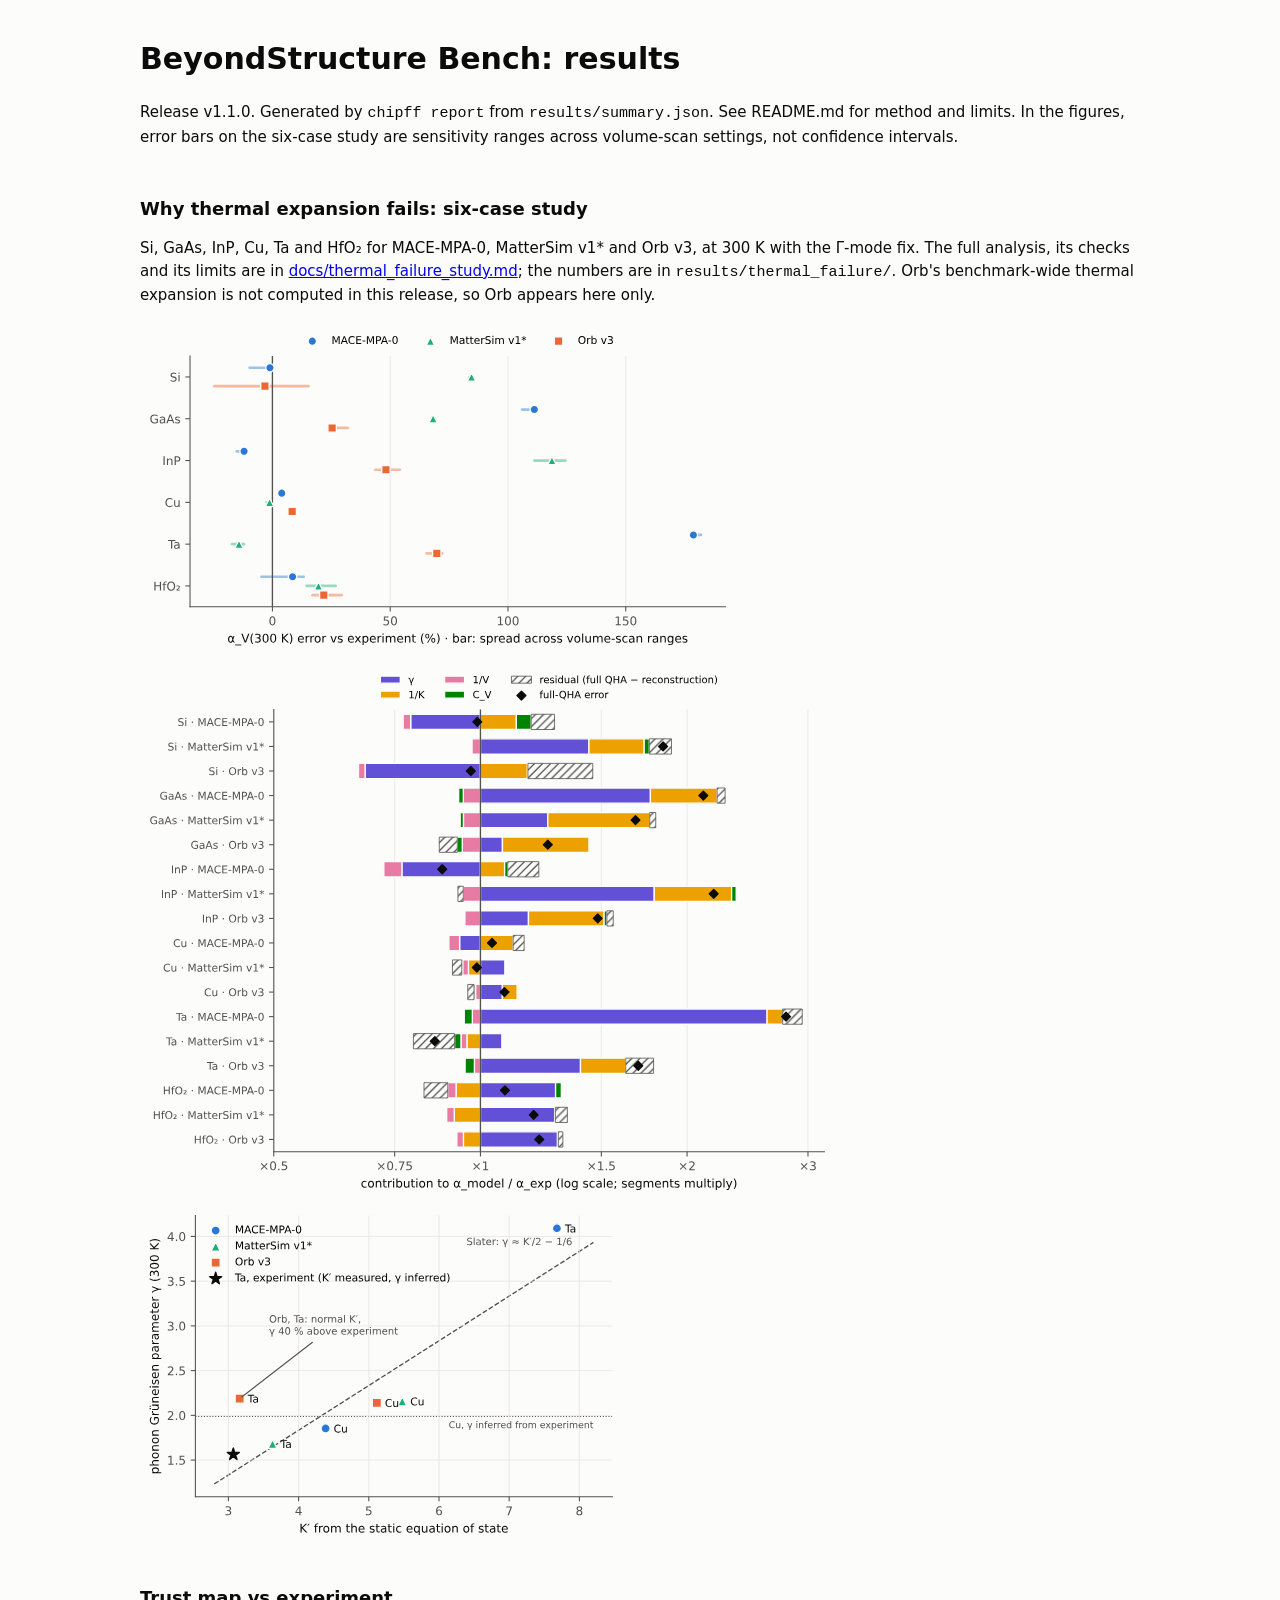
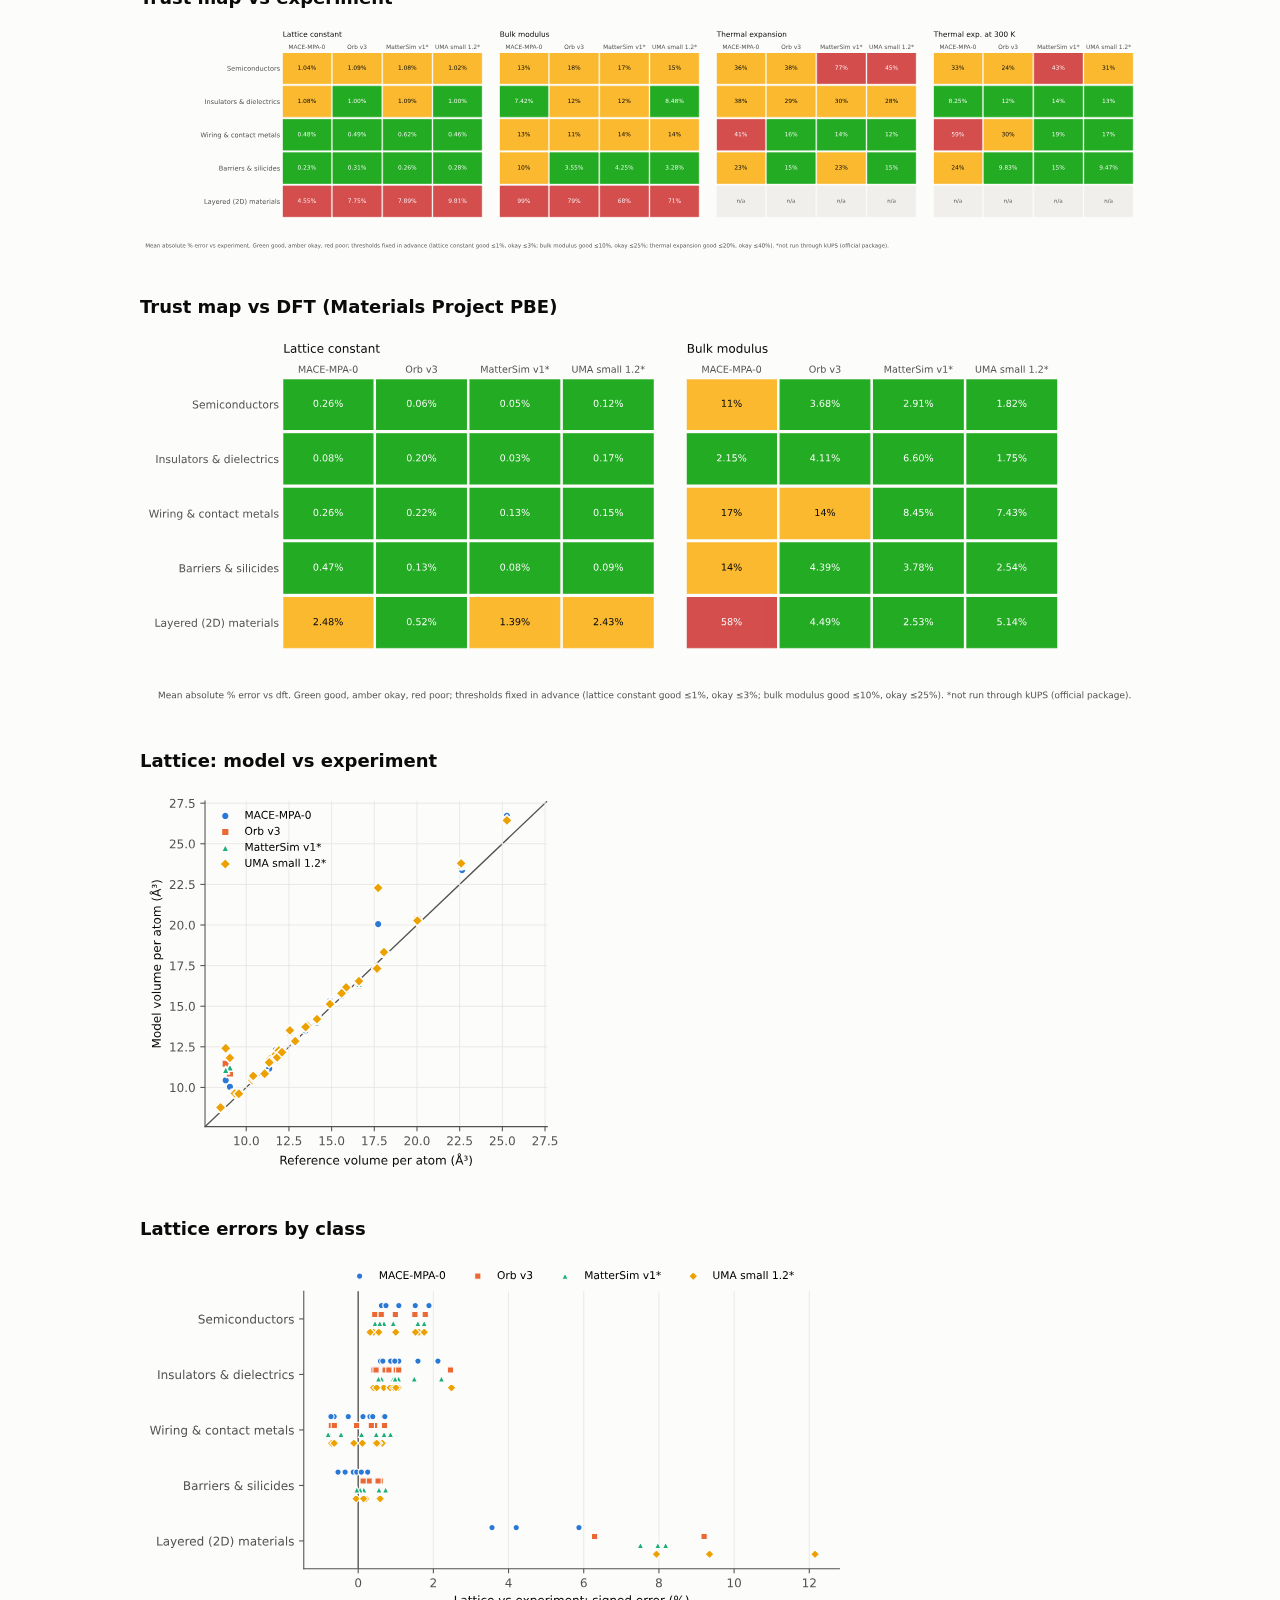
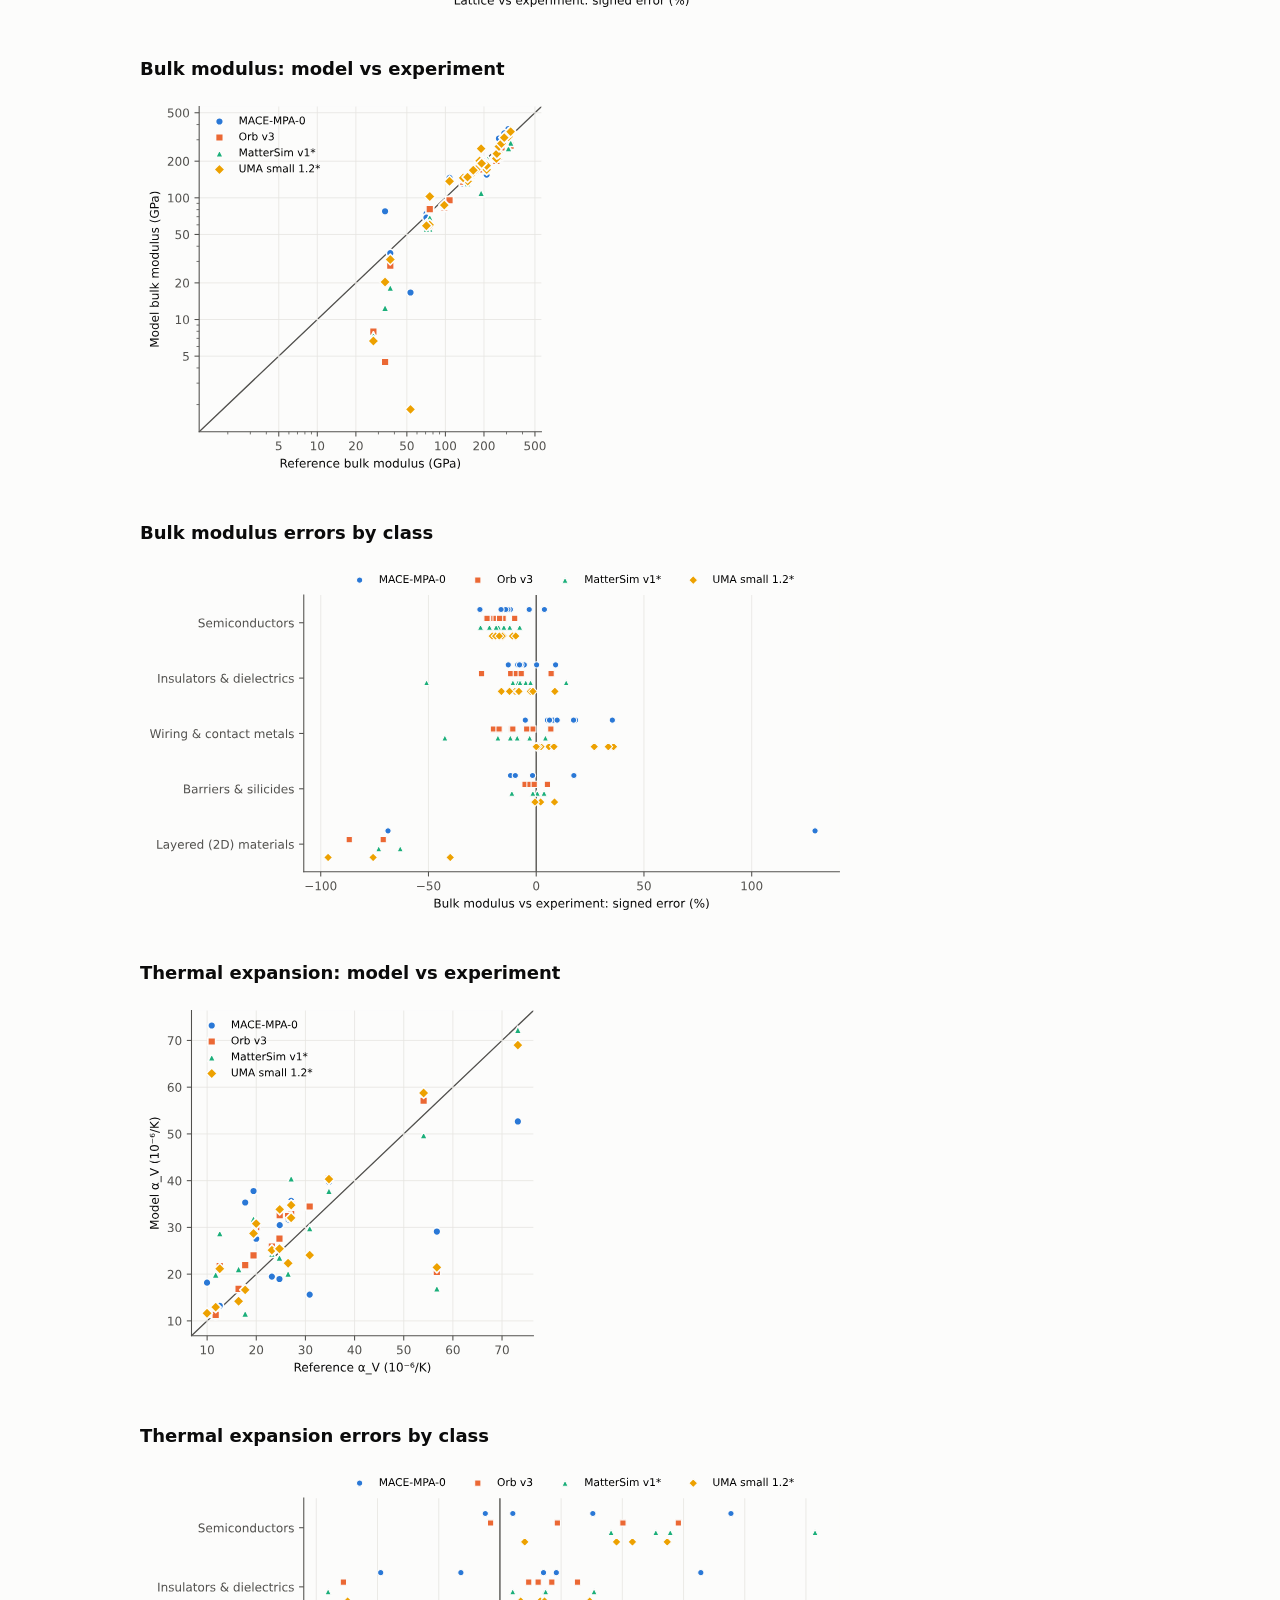
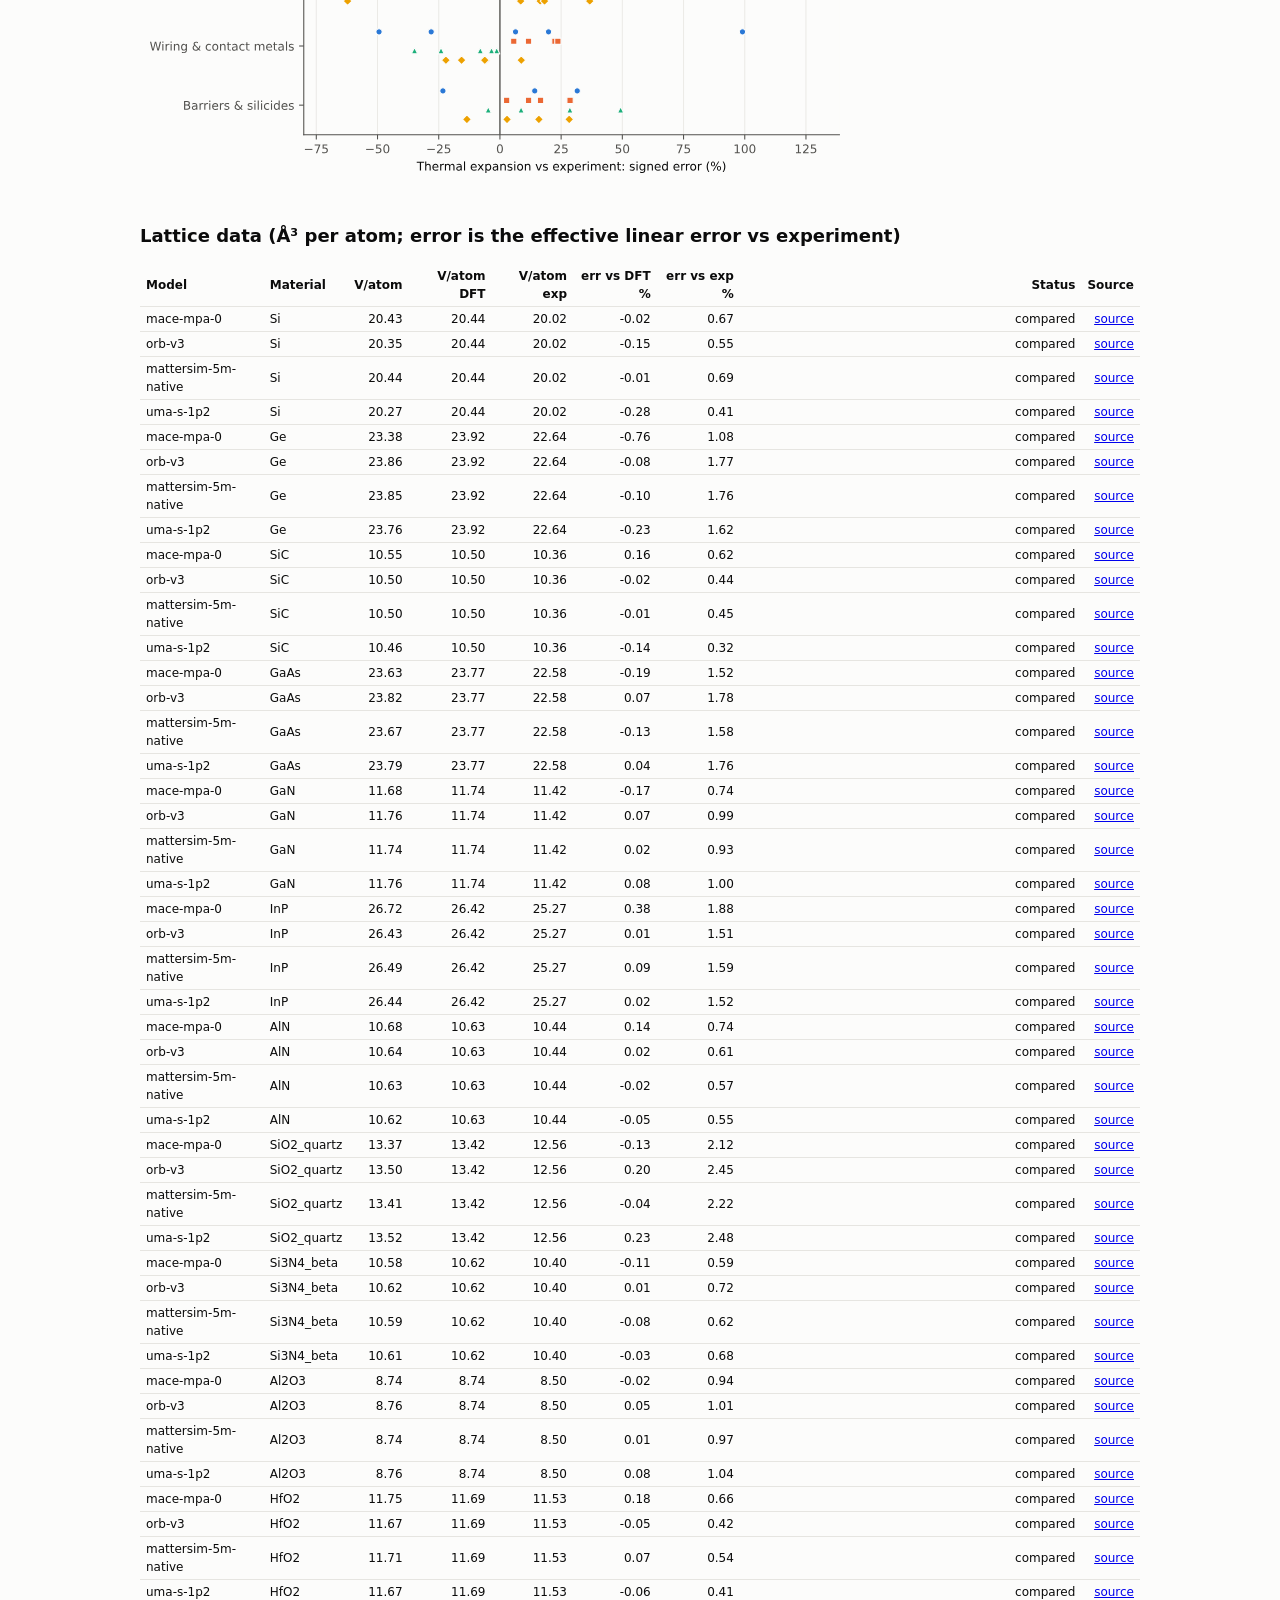
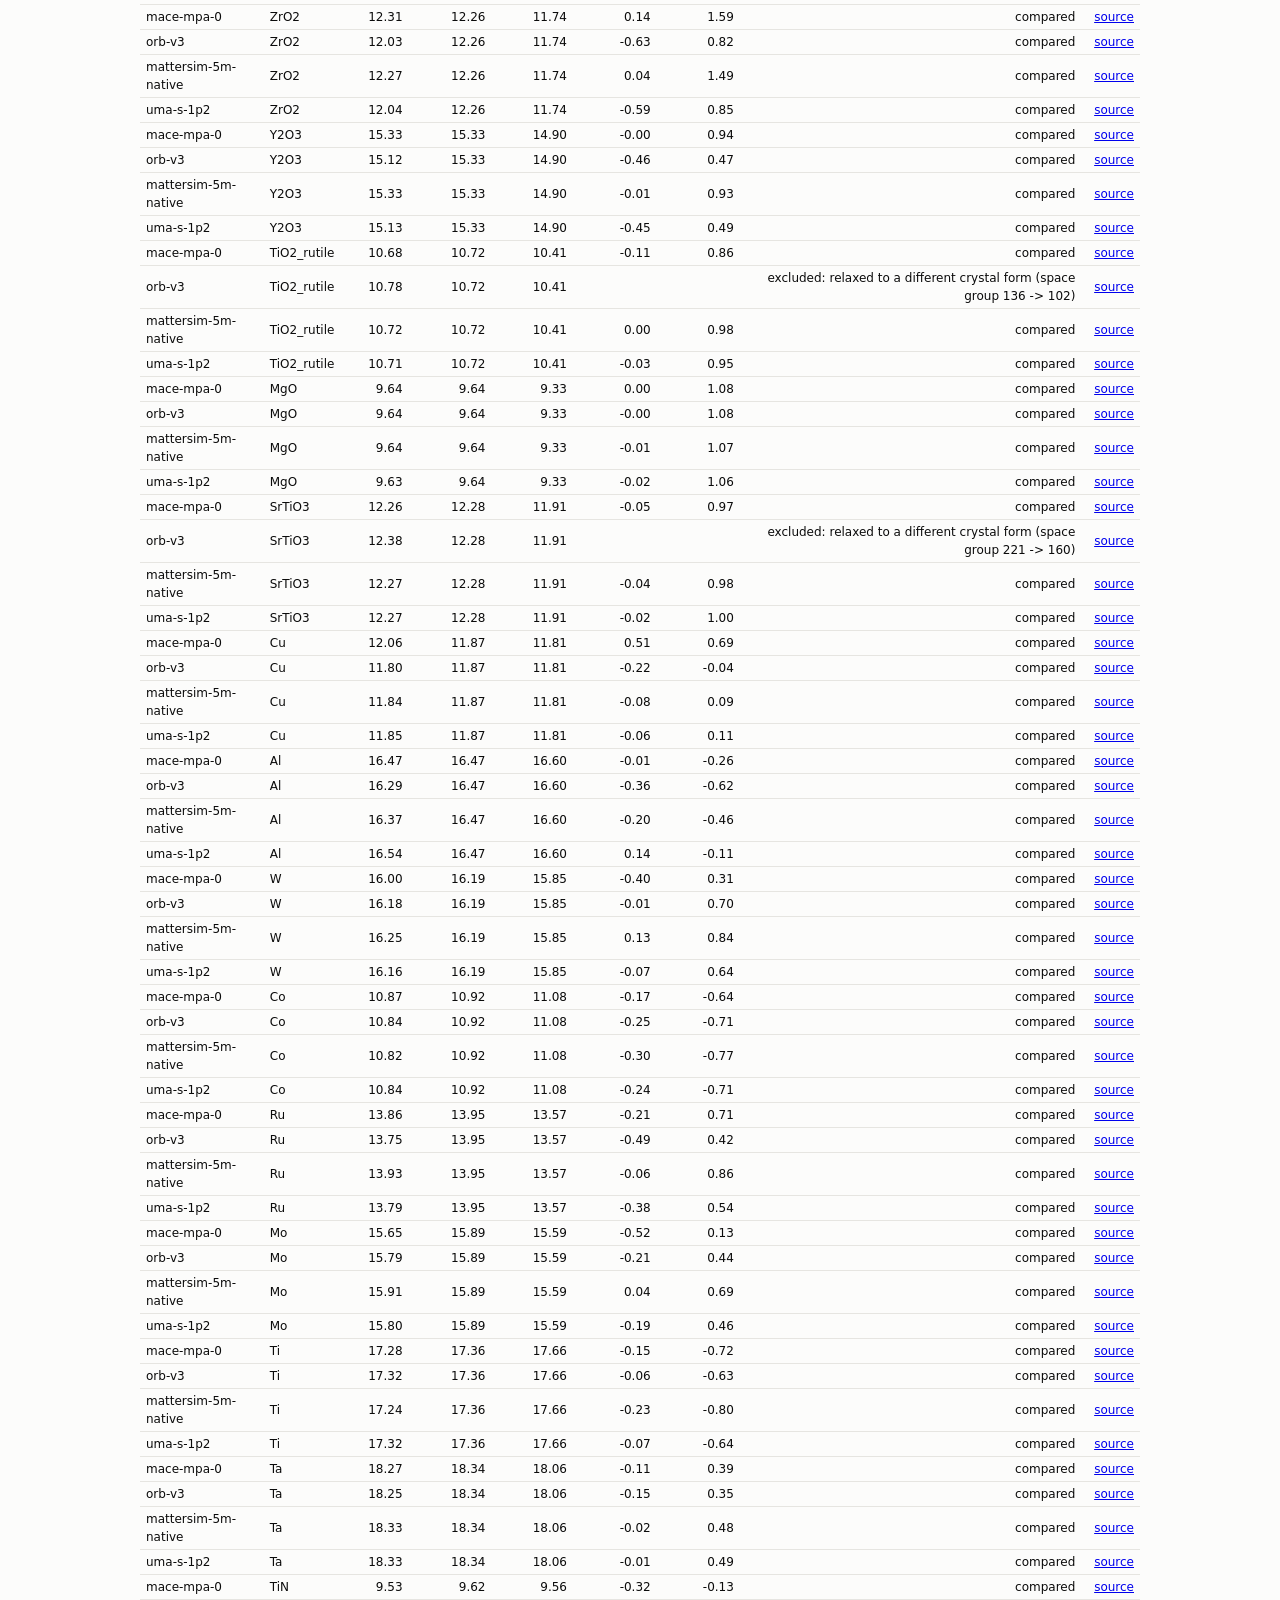
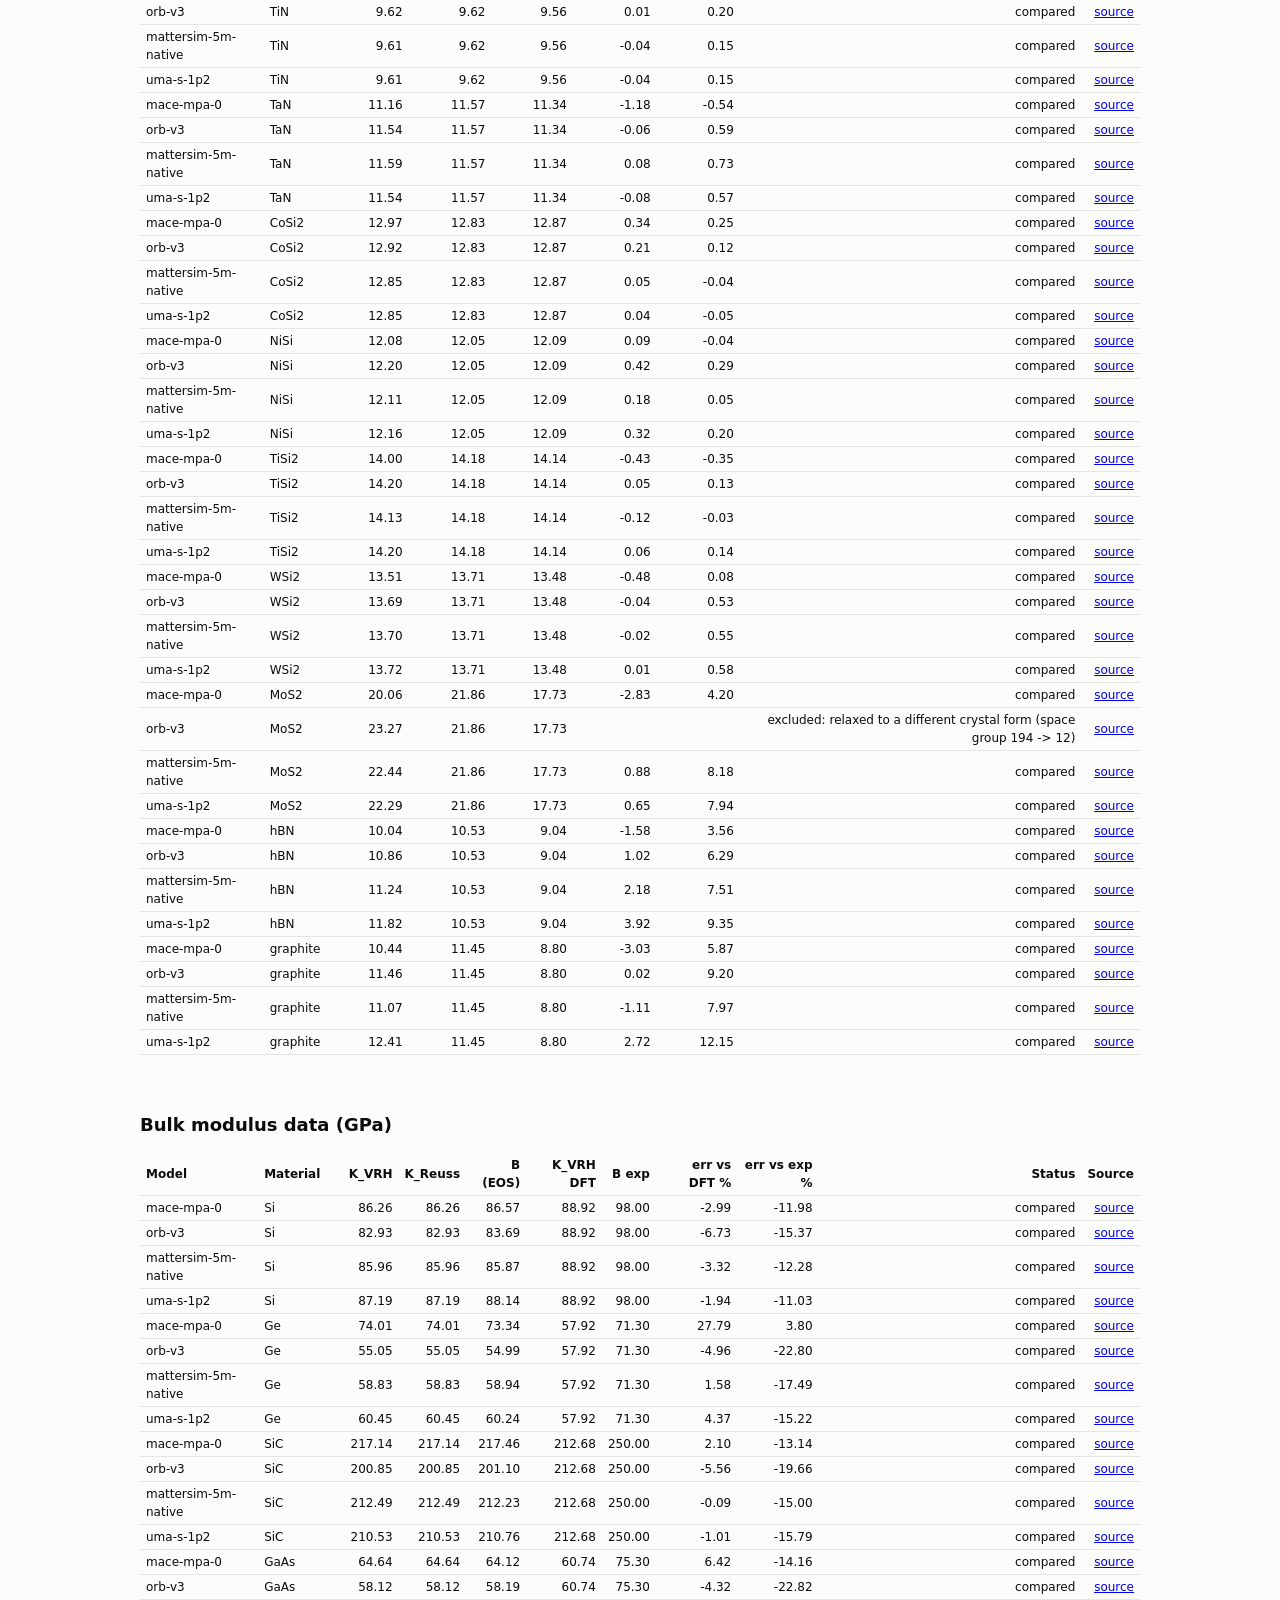
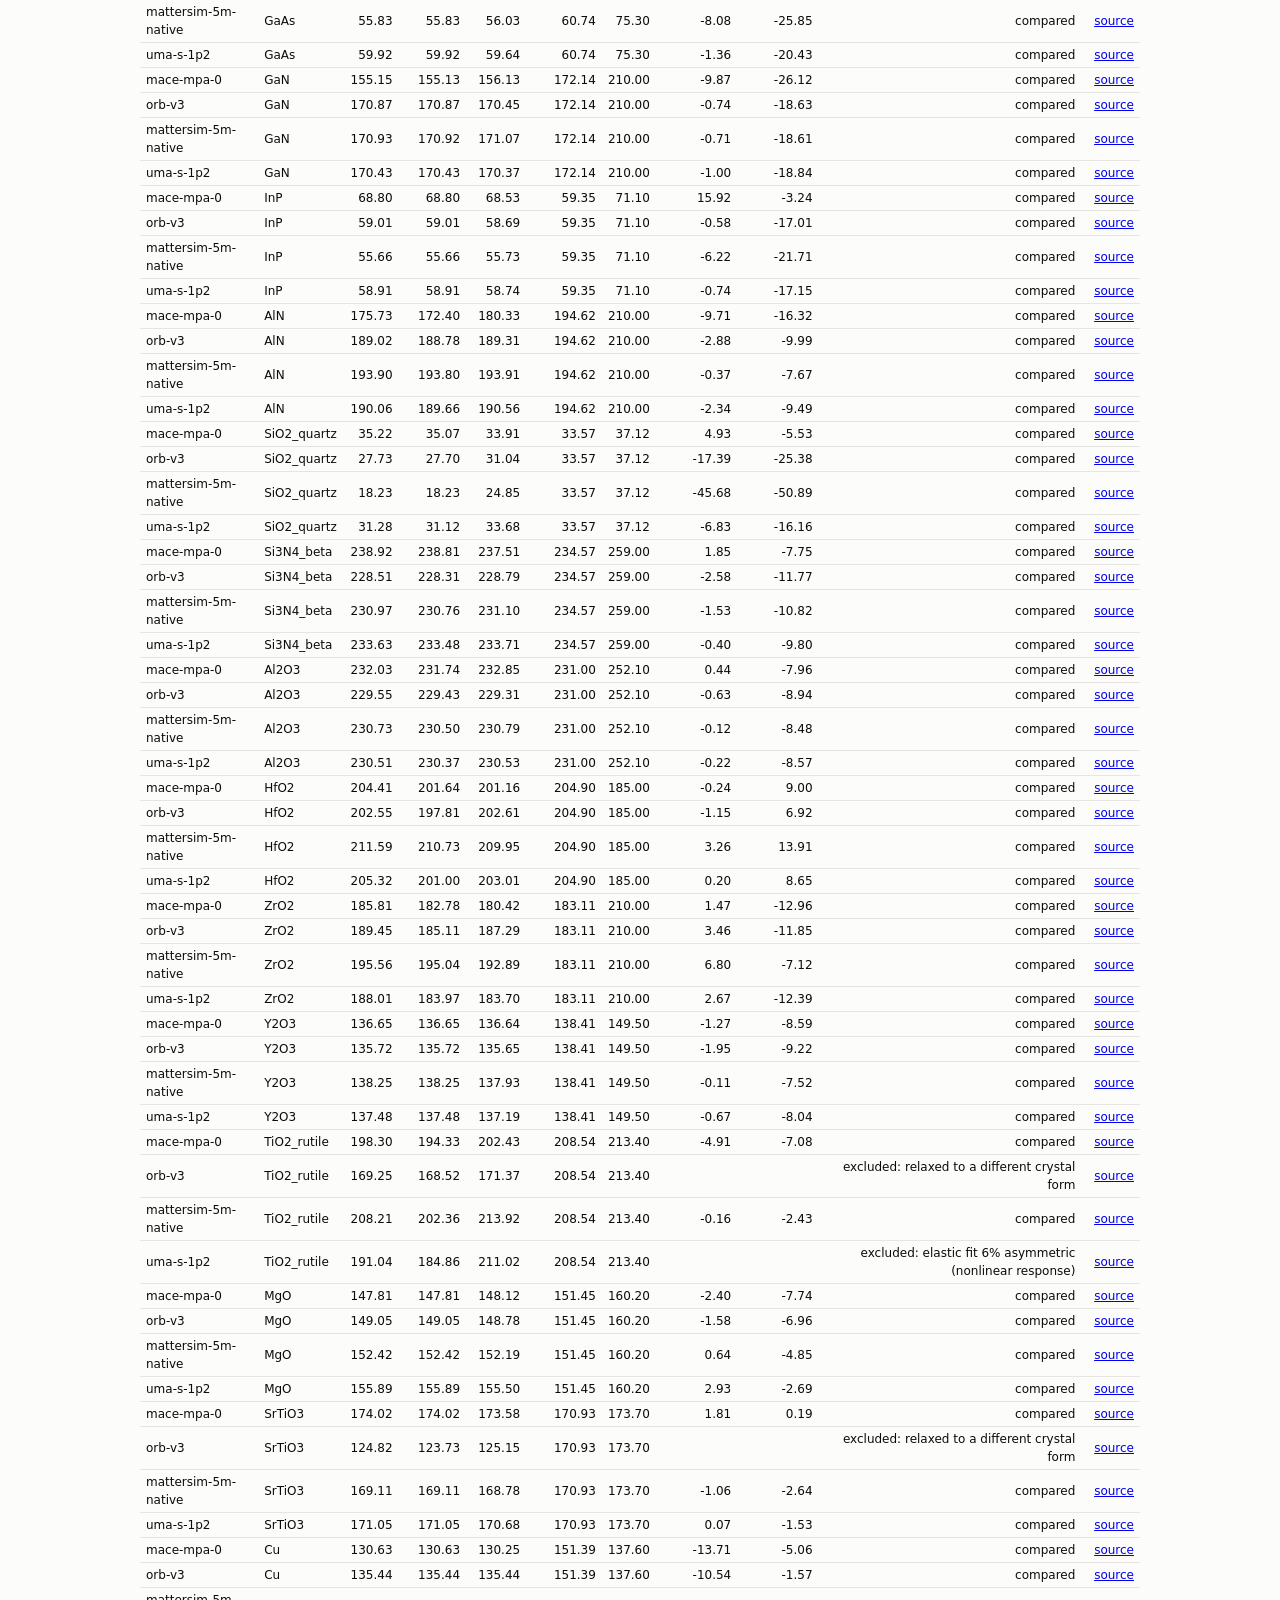
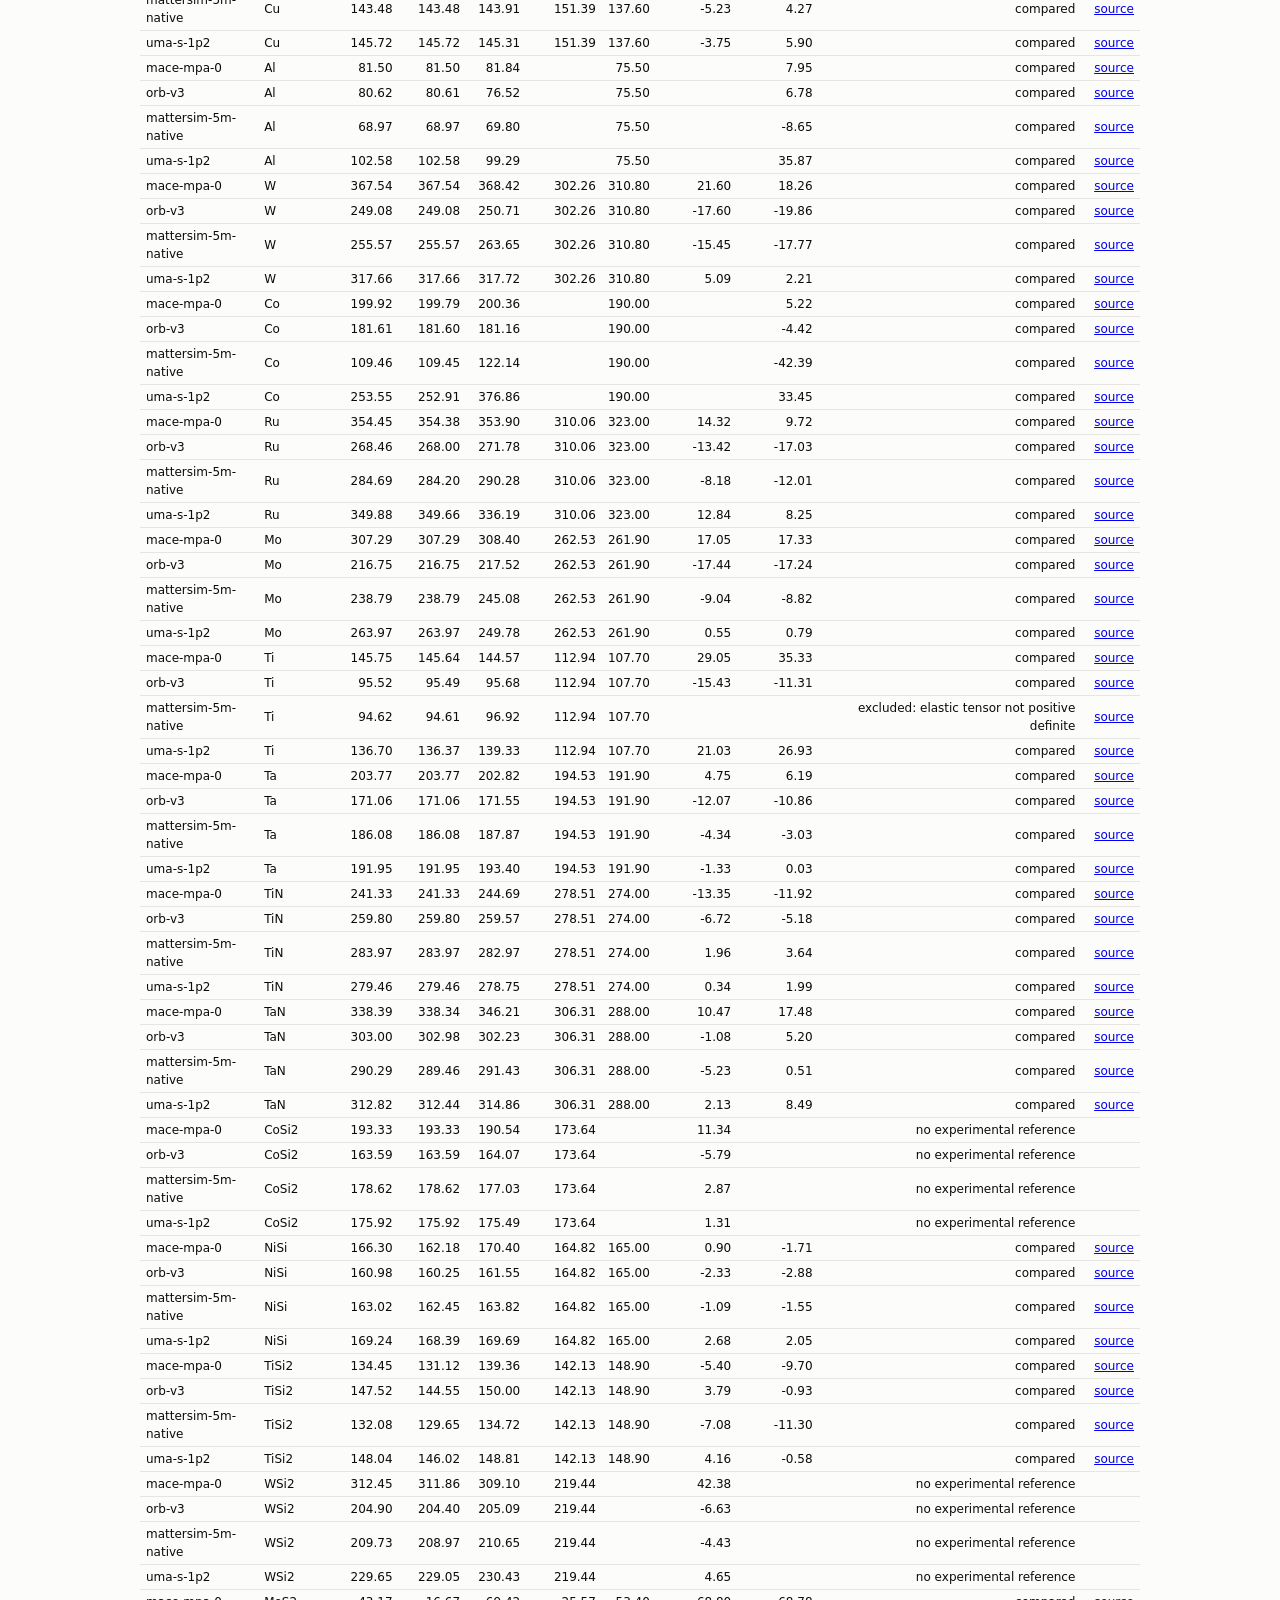
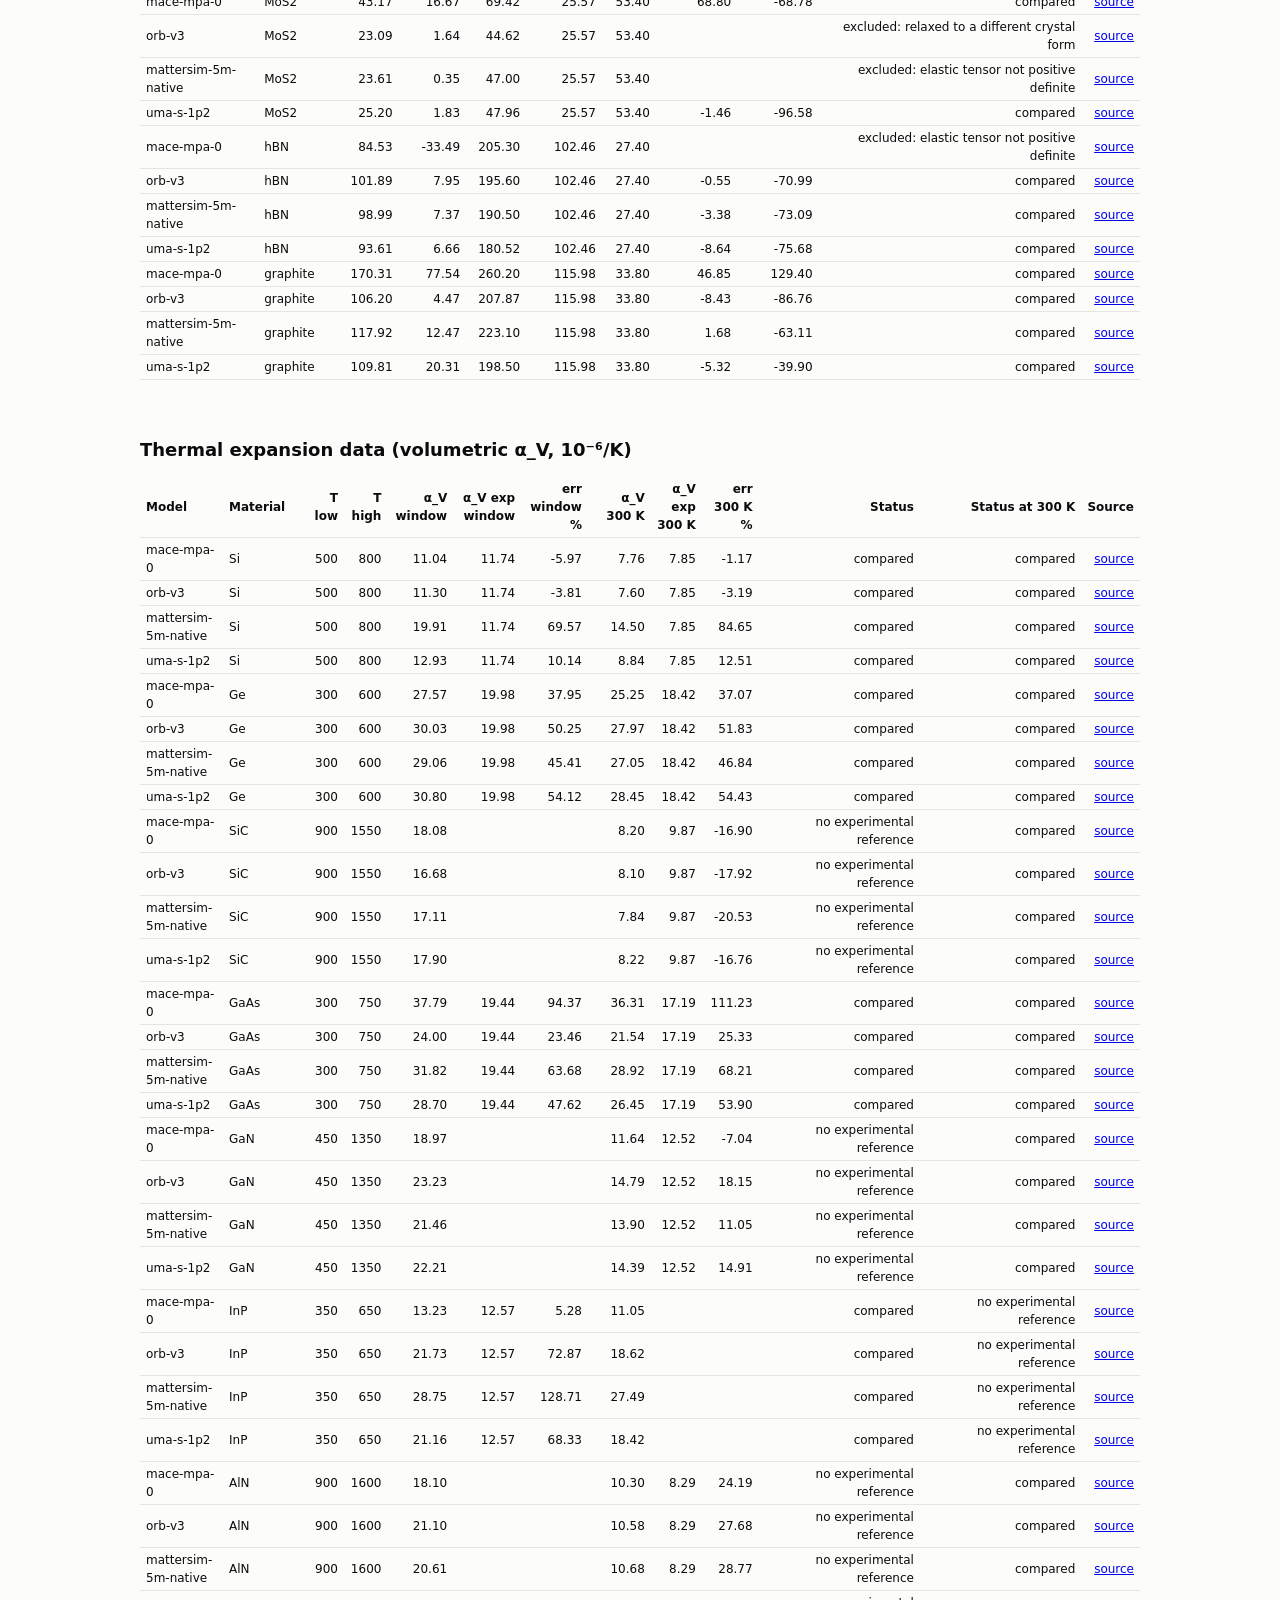
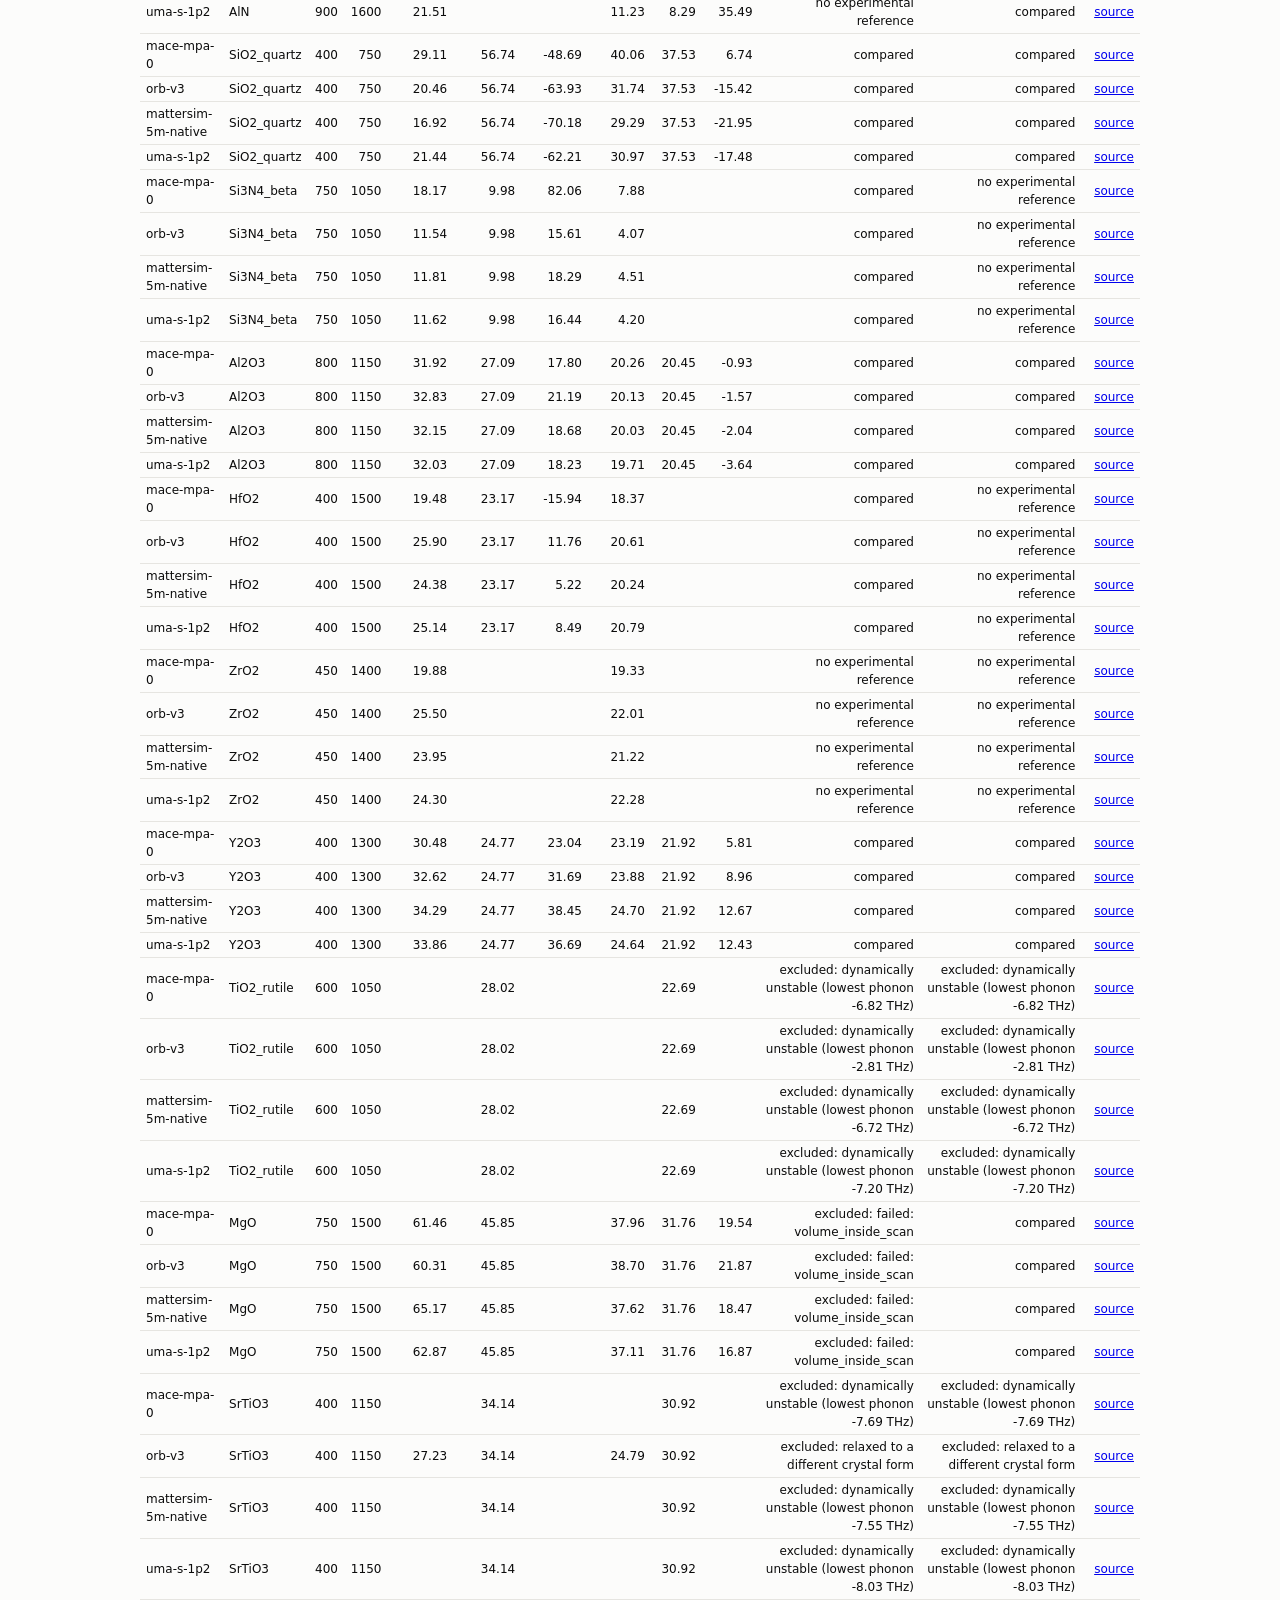
==== commit f26bab3f: "UMA s-1.2 on all 33 materials (static + QHA); evaluate the pre-registered hypotheses U1 inconclusive" ====
--- a/report/index.html
+++ b/report/index.html
@@ -8,5 +8,5 @@
 <p>Release v1.1.0. Generated by <code>chipff report</code> from <code>results/summary.json</code>. See README.md for
 method and limits. In the figures, error bars on the six-case study are sensitivity ranges across volume-scan settings,
 not confidence intervals.</p>
-<div class='wrap'><h2>Why thermal expansion fails: six-case study</h2><p>Si, GaAs, InP, Cu, Ta and HfO₂ for MACE-MPA-0, MatterSim v1* and Orb v3, at 300 K with the Γ-mode fix. The full analysis, its checks and its limits are in <a href='../docs/thermal_failure_study.md'>docs/thermal_failure_study.md</a>; the numbers are in <code>results/thermal_failure/</code>. Orb's benchmark-wide thermal expansion is not computed in this release, so Orb appears here only.</p><img src='figures/study_errors.svg' alt='Thermal-expansion error by material and model'><img src='figures/study_ingredients.svg' alt='Ingredients of the thermal-expansion error'><img src='figures/study_kprime.svg' alt='Static K-prime against the phonon Grüneisen parameter'></div><div class='wrap'><h2>Trust map vs experiment</h2><img src='figures/trust_map_experiment.svg' alt='Trust map vs experiment'></div><div class='wrap'><h2>Trust map vs DFT (Materials Project PBE)</h2><img src='figures/trust_map_dft.svg' alt='Trust map vs DFT (Materials Project PBE)'></div><div class='wrap'><h2>Lattice: model vs experiment</h2><img src='figures/parity_lattice_exp.svg' alt='Lattice: model vs experiment'></div><div class='wrap'><h2>Lattice errors by class</h2><img src='figures/signed_lattice_exp.svg' alt='Lattice errors by class'></div><div class='wrap'><h2>Bulk modulus: model vs experiment</h2><img src='figures/parity_bulk_exp.svg' alt='Bulk modulus: model vs experiment'></div><div class='wrap'><h2>Bulk modulus errors by class</h2><img src='figures/signed_bulk_exp.svg' alt='Bulk modulus errors by class'></div><div class='wrap'><h2>Thermal expansion: model vs experiment</h2><img src='figures/parity_cte_exp.svg' alt='Thermal expansion: model vs experiment'></div><div class='wrap'><h2>Thermal expansion errors by class</h2><img src='figures/signed_cte_exp.svg' alt='Thermal expansion errors by class'></div><div class='wrap'><h2>Lattice data (Å³ per atom; error is the effective linear error vs experiment)</h2><table><thead><tr><th>Model</th><th>Material</th><th>V/atom</th><th>V/atom DFT</th><th>V/atom exp</th><th>err vs DFT %</th><th>err vs exp %</th><th>Status</th><th>Source</th></tr></thead><tbody><tr><td>mace-mpa-0</td><td>Si</td><td>20.43</td><td>20.44</td><td>20.02</td><td>-0.02</td><td>0.67</td><td>compared</td><td><a href='https://physics.nist.gov/cuu/pdf/xray_2018.pdf'>source</a></td></tr><tr><td>orb-v3</td><td>Si</td><td>20.35</td><td>20.44</td><td>20.02</td><td>-0.15</td><td>0.55</td><td>compared</td><td><a href='https://physics.nist.gov/cuu/pdf/xray_2018.pdf'>source</a></td></tr><tr><td>mattersim-5m-native</td><td>Si</td><td>20.44</td><td>20.44</td><td>20.02</td><td>-0.01</td><td>0.69</td><td>compared</td><td><a href='https://physics.nist.gov/cuu/pdf/xray_2018.pdf'>source</a></td></tr><tr><td>mace-mpa-0</td><td>Ge</td><td>23.38</td><td>23.92</td><td>22.64</td><td>-0.76</td><td>1.08</td><td>compared</td><td><a href='http://www.ioffe.ru/SVA/NSM/Semicond/Ge/basic.html'>source</a></td></tr><tr><td>orb-v3</td><td>Ge</td><td>23.86</td><td>23.92</td><td>22.64</td><td>-0.08</td><td>1.77</td><td>compared</td><td><a href='http://www.ioffe.ru/SVA/NSM/Semicond/Ge/basic.html'>source</a></td></tr><tr><td>mattersim-5m-native</td><td>Ge</td><td>23.85</td><td>23.92</td><td>22.64</td><td>-0.10</td><td>1.76</td><td>compared</td><td><a href='http://www.ioffe.ru/SVA/NSM/Semicond/Ge/basic.html'>source</a></td></tr><tr><td>mace-mpa-0</td><td>SiC</td><td>10.55</td><td>10.50</td><td>10.36</td><td>0.16</td><td>0.62</td><td>compared</td><td><a href='http://www.ioffe.ru/SVA/NSM/Semicond/SiC/basic.html'>source</a></td></tr><tr><td>orb-v3</td><td>SiC</td><td>10.50</td><td>10.50</td><td>10.36</td><td>-0.02</td><td>0.44</td><td>compared</td><td><a href='http://www.ioffe.ru/SVA/NSM/Semicond/SiC/basic.html'>source</a></td></tr><tr><td>mattersim-5m-native</td><td>SiC</td><td>10.50</td><td>10.50</td><td>10.36</td><td>-0.01</td><td>0.45</td><td>compared</td><td><a href='http://www.ioffe.ru/SVA/NSM/Semicond/SiC/basic.html'>source</a></td></tr><tr><td>mace-mpa-0</td><td>GaAs</td><td>23.63</td><td>23.77</td><td>22.58</td><td>-0.19</td><td>1.52</td><td>compared</td><td><a href='http://www.ioffe.ru/SVA/NSM/Semicond/GaAs/basic.html'>source</a></td></tr><tr><td>orb-v3</td><td>GaAs</td><td>23.82</td><td>23.77</td><td>22.58</td><td>0.07</td><td>1.78</td><td>compared</td><td><a href='http://www.ioffe.ru/SVA/NSM/Semicond/GaAs/basic.html'>source</a></td></tr><tr><td>mattersim-5m-native</td><td>GaAs</td><td>23.67</td><td>23.77</td><td>22.58</td><td>-0.13</td><td>1.58</td><td>compared</td><td><a href='http://www.ioffe.ru/SVA/NSM/Semicond/GaAs/basic.html'>source</a></td></tr><tr><td>mace-mpa-0</td><td>GaN</td><td>11.68</td><td>11.74</td><td>11.42</td><td>-0.17</td><td>0.74</td><td>compared</td><td><a href='http://www.ioffe.ru/SVA/NSM/Semicond/GaN/basic.html'>source</a></td></tr><tr><td>orb-v3</td><td>GaN</td><td>11.76</td><td>11.74</td><td>11.42</td><td>0.07</td><td>0.99</td><td>compared</td><td><a href='http://www.ioffe.ru/SVA/NSM/Semicond/GaN/basic.html'>source</a></td></tr><tr><td>mattersim-5m-native</td><td>GaN</td><td>11.74</td><td>11.74</td><td>11.42</td><td>0.02</td><td>0.93</td><td>compared</td><td><a href='http://www.ioffe.ru/SVA/NSM/Semicond/GaN/basic.html'>source</a></td></tr><tr><td>mace-mpa-0</td><td>InP</td><td>26.72</td><td>26.42</td><td>25.27</td><td>0.38</td><td>1.88</td><td>compared</td><td><a href='http://www.ioffe.ru/SVA/NSM/Semicond/InP/basic.html'>source</a></td></tr><tr><td>orb-v3</td><td>InP</td><td>26.43</td><td>26.42</td><td>25.27</td><td>0.01</td><td>1.51</td><td>compared</td><td><a href='http://www.ioffe.ru/SVA/NSM/Semicond/InP/basic.html'>source</a></td></tr><tr><td>mattersim-5m-native</td><td>InP</td><td>26.49</td><td>26.42</td><td>25.27</td><td>0.09</td><td>1.59</td><td>compared</td><td><a href='http://www.ioffe.ru/SVA/NSM/Semicond/InP/basic.html'>source</a></td></tr><tr><td>mace-mpa-0</td><td>AlN</td><td>10.68</td><td>10.63</td><td>10.44</td><td>0.14</td><td>0.74</td><td>compared</td><td><a href='https://przyrbwn.icm.edu.pl/APP/PDF/114/a114z529.pdf'>source</a></td></tr><tr><td>orb-v3</td><td>AlN</td><td>10.64</td><td>10.63</td><td>10.44</td><td>0.02</td><td>0.61</td><td>compared</td><td><a href='https://przyrbwn.icm.edu.pl/APP/PDF/114/a114z529.pdf'>source</a></td></tr><tr><td>mattersim-5m-native</td><td>AlN</td><td>10.63</td><td>10.63</td><td>10.44</td><td>-0.02</td><td>0.57</td><td>compared</td><td><a href='https://przyrbwn.icm.edu.pl/APP/PDF/114/a114z529.pdf'>source</a></td></tr><tr><td>mace-mpa-0</td><td>SiO2_quartz</td><td>13.37</td><td>13.42</td><td>12.56</td><td>-0.13</td><td>2.12</td><td>compared</td><td><a href='https://pmc.ncbi.nlm.nih.gov/articles/PMC9348876/ (full text via Europe PMC); also https://arxiv.org/abs/1612.07049'>source</a></td></tr><tr><td>orb-v3</td><td>SiO2_quartz</td><td>13.50</td><td>13.42</td><td>12.56</td><td>0.20</td><td>2.45</td><td>compared</td><td><a href='https://pmc.ncbi.nlm.nih.gov/articles/PMC9348876/ (full text via Europe PMC); also https://arxiv.org/abs/1612.07049'>source</a></td></tr><tr><td>mattersim-5m-native</td><td>SiO2_quartz</td><td>13.41</td><td>13.42</td><td>12.56</td><td>-0.04</td><td>2.22</td><td>compared</td><td><a href='https://pmc.ncbi.nlm.nih.gov/articles/PMC9348876/ (full text via Europe PMC); also https://arxiv.org/abs/1612.07049'>source</a></td></tr><tr><td>mace-mpa-0</td><td>Si3N4_beta</td><td>10.58</td><td>10.62</td><td>10.40</td><td>-0.11</td><td>0.59</td><td>compared</td><td><a href='https://www.crystallography.net/cod/2102550.cif'>source</a></td></tr><tr><td>orb-v3</td><td>Si3N4_beta</td><td>10.62</td><td>10.62</td><td>10.40</td><td>0.01</td><td>0.72</td><td>compared</td><td><a href='https://www.crystallography.net/cod/2102550.cif'>source</a></td></tr><tr><td>mattersim-5m-native</td><td>Si3N4_beta</td><td>10.59</td><td>10.62</td><td>10.40</td><td>-0.08</td><td>0.62</td><td>compared</td><td><a href='https://www.crystallography.net/cod/2102550.cif'>source</a></td></tr><tr><td>mace-mpa-0</td><td>Al2O3</td><td>8.74</td><td>8.74</td><td>8.50</td><td>-0.02</td><td>0.94</td><td>compared</td><td><a href='https://tsapps.nist.gov/srmext/certificates/676a.pdf'>source</a></td></tr><tr><td>orb-v3</td><td>Al2O3</td><td>8.76</td><td>8.74</td><td>8.50</td><td>0.05</td><td>1.01</td><td>compared</td><td><a href='https://tsapps.nist.gov/srmext/certificates/676a.pdf'>source</a></td></tr><tr><td>mattersim-5m-native</td><td>Al2O3</td><td>8.74</td><td>8.74</td><td>8.50</td><td>0.01</td><td>0.97</td><td>compared</td><td><a href='https://tsapps.nist.gov/srmext/certificates/676a.pdf'>source</a></td></tr><tr><td>mace-mpa-0</td><td>HfO2</td><td>11.75</td><td>11.69</td><td>11.53</td><td>0.18</td><td>0.66</td><td>compared</td><td><a href='https://www.crystallography.net/cod/9013470.cif'>source</a></td></tr><tr><td>orb-v3</td><td>HfO2</td><td>11.67</td><td>11.69</td><td>11.53</td><td>-0.05</td><td>0.42</td><td>compared</td><td><a href='https://www.crystallography.net/cod/9013470.cif'>source</a></td></tr><tr><td>mattersim-5m-native</td><td>HfO2</td><td>11.71</td><td>11.69</td><td>11.53</td><td>0.07</td><td>0.54</td><td>compared</td><td><a href='https://www.crystallography.net/cod/9013470.cif'>source</a></td></tr><tr><td>mace-mpa-0</td><td>ZrO2</td><td>12.31</td><td>12.26</td><td>11.74</td><td>0.14</td><td>1.59</td><td>compared</td><td><a href='https://www.crystallography.net/cod/9016714.cif'>source</a></td></tr><tr><td>orb-v3</td><td>ZrO2</td><td>12.03</td><td>12.26</td><td>11.74</td><td>-0.63</td><td>0.82</td><td>compared</td><td><a href='https://www.crystallography.net/cod/9016714.cif'>source</a></td></tr><tr><td>mattersim-5m-native</td><td>ZrO2</td><td>12.27</td><td>12.26</td><td>11.74</td><td>0.04</td><td>1.49</td><td>compared</td><td><a href='https://www.crystallography.net/cod/9016714.cif'>source</a></td></tr><tr><td>mace-mpa-0</td><td>Y2O3</td><td>15.33</td><td>15.33</td><td>14.90</td><td>-0.00</td><td>0.94</td><td>compared</td><td><a href='https://www.crystallography.net/cod/1513300.cif'>source</a></td></tr><tr><td>orb-v3</td><td>Y2O3</td><td>15.12</td><td>15.33</td><td>14.90</td><td>-0.46</td><td>0.47</td><td>compared</td><td><a href='https://www.crystallography.net/cod/1513300.cif'>source</a></td></tr><tr><td>mattersim-5m-native</td><td>Y2O3</td><td>15.33</td><td>15.33</td><td>14.90</td><td>-0.01</td><td>0.93</td><td>compared</td><td><a href='https://www.crystallography.net/cod/1513300.cif'>source</a></td></tr><tr><td>mace-mpa-0</td><td>TiO2_rutile</td><td>10.68</td><td>10.72</td><td>10.41</td><td>-0.11</td><td>0.86</td><td>compared</td><td><a href='https://tsapps.nist.gov/srmext/certificates/674b.pdf'>source</a></td></tr><tr><td>orb-v3</td><td>TiO2_rutile</td><td>10.78</td><td>10.72</td><td>10.41</td><td></td><td></td><td>excluded: relaxed to a different crystal form (space group 136 -&gt; 102)</td><td><a href='https://tsapps.nist.gov/srmext/certificates/674b.pdf'>source</a></td></tr><tr><td>mattersim-5m-native</td><td>TiO2_rutile</td><td>10.72</td><td>10.72</td><td>10.41</td><td>0.00</td><td>0.98</td><td>compared</td><td><a href='https://tsapps.nist.gov/srmext/certificates/674b.pdf'>source</a></td></tr><tr><td>mace-mpa-0</td><td>MgO</td><td>9.64</td><td>9.64</td><td>9.33</td><td>0.00</td><td>1.08</td><td>compared</td><td><a href='https://www.crystallography.net/cod/9006456.cif'>source</a></td></tr><tr><td>orb-v3</td><td>MgO</td><td>9.64</td><td>9.64</td><td>9.33</td><td>-0.00</td><td>1.08</td><td>compared</td><td><a href='https://www.crystallography.net/cod/9006456.cif'>source</a></td></tr><tr><td>mattersim-5m-native</td><td>MgO</td><td>9.64</td><td>9.64</td><td>9.33</td><td>-0.01</td><td>1.07</td><td>compared</td><td><a href='https://www.crystallography.net/cod/9006456.cif'>source</a></td></tr><tr><td>mace-mpa-0</td><td>SrTiO3</td><td>12.26</td><td>12.28</td><td>11.91</td><td>-0.05</td><td>0.97</td><td>compared</td><td><a href='https://www.crystallography.net/cod/9006864.cif'>source</a></td></tr><tr><td>orb-v3</td><td>SrTiO3</td><td>12.38</td><td>12.28</td><td>11.91</td><td></td><td></td><td>excluded: relaxed to a different crystal form (space group 221 -&gt; 160)</td><td><a href='https://www.crystallography.net/cod/9006864.cif'>source</a></td></tr><tr><td>mattersim-5m-native</td><td>SrTiO3</td><td>12.27</td><td>12.28</td><td>11.91</td><td>-0.04</td><td>0.98</td><td>compared</td><td><a href='https://www.crystallography.net/cod/9006864.cif'>source</a></td></tr><tr><td>mace-mpa-0</td><td>Cu</td><td>12.06</td><td>11.87</td><td>11.81</td><td>0.51</td><td>0.69</td><td>compared</td><td><a href='https://nvlpubs.nist.gov/nistpubs/Legacy/circ/nbscircular539v1.pdf'>source</a></td></tr><tr><td>orb-v3</td><td>Cu</td><td>11.80</td><td>11.87</td><td>11.81</td><td>-0.22</td><td>-0.04</td><td>compared</td><td><a href='https://nvlpubs.nist.gov/nistpubs/Legacy/circ/nbscircular539v1.pdf'>source</a></td></tr><tr><td>mattersim-5m-native</td><td>Cu</td><td>11.84</td><td>11.87</td><td>11.81</td><td>-0.08</td><td>0.09</td><td>compared</td><td><a href='https://nvlpubs.nist.gov/nistpubs/Legacy/circ/nbscircular539v1.pdf'>source</a></td></tr><tr><td>mace-mpa-0</td><td>Al</td><td>16.47</td><td>16.47</td><td>16.60</td><td>-0.01</td><td>-0.26</td><td>compared</td><td><a href='https://nvlpubs.nist.gov/nistpubs/Legacy/circ/nbscircular539v1.pdf'>source</a></td></tr><tr><td>orb-v3</td><td>Al</td><td>16.29</td><td>16.47</td><td>16.60</td><td>-0.36</td><td>-0.62</td><td>compared</td><td><a href='https://nvlpubs.nist.gov/nistpubs/Legacy/circ/nbscircular539v1.pdf'>source</a></td></tr><tr><td>mattersim-5m-native</td><td>Al</td><td>16.37</td><td>16.47</td><td>16.60</td><td>-0.20</td><td>-0.46</td><td>compared</td><td><a href='https://nvlpubs.nist.gov/nistpubs/Legacy/circ/nbscircular539v1.pdf'>source</a></td></tr><tr><td>mace-mpa-0</td><td>W</td><td>16.00</td><td>16.19</td><td>15.85</td><td>-0.40</td><td>0.31</td><td>compared</td><td><a href='https://nvlpubs.nist.gov/nistpubs/Legacy/circ/nbscircular539v1.pdf'>source</a></td></tr><tr><td>orb-v3</td><td>W</td><td>16.18</td><td>16.19</td><td>15.85</td><td>-0.01</td><td>0.70</td><td>compared</td><td><a href='https://nvlpubs.nist.gov/nistpubs/Legacy/circ/nbscircular539v1.pdf'>source</a></td></tr><tr><td>mattersim-5m-native</td><td>W</td><td>16.25</td><td>16.19</td><td>15.85</td><td>0.13</td><td>0.84</td><td>compared</td><td><a href='https://nvlpubs.nist.gov/nistpubs/Legacy/circ/nbscircular539v1.pdf'>source</a></td></tr><tr><td>mace-mpa-0</td><td>Co</td><td>10.87</td><td>10.92</td><td>11.08</td><td>-0.17</td><td>-0.64</td><td>compared</td><td><a href='https://en.wikipedia.org/wiki/Cobalt'>source</a></td></tr><tr><td>orb-v3</td><td>Co</td><td>10.84</td><td>10.92</td><td>11.08</td><td>-0.25</td><td>-0.71</td><td>compared</td><td><a href='https://en.wikipedia.org/wiki/Cobalt'>source</a></td></tr><tr><td>mattersim-5m-native</td><td>Co</td><td>10.82</td><td>10.92</td><td>11.08</td><td>-0.30</td><td>-0.77</td><td>compared</td><td><a href='https://en.wikipedia.org/wiki/Cobalt'>source</a></td></tr><tr><td>mace-mpa-0</td><td>Ru</td><td>13.86</td><td>13.95</td><td>13.57</td><td>-0.21</td><td>0.71</td><td>compared</td><td><a href='https://technology.matthey.com/content/journals/10.1595/147106713X665030'>source</a></td></tr><tr><td>orb-v3</td><td>Ru</td><td>13.75</td><td>13.95</td><td>13.57</td><td>-0.49</td><td>0.42</td><td>compared</td><td><a href='https://technology.matthey.com/content/journals/10.1595/147106713X665030'>source</a></td></tr><tr><td>mattersim-5m-native</td><td>Ru</td><td>13.93</td><td>13.95</td><td>13.57</td><td>-0.06</td><td>0.86</td><td>compared</td><td><a href='https://technology.matthey.com/content/journals/10.1595/147106713X665030'>source</a></td></tr><tr><td>mace-mpa-0</td><td>Mo</td><td>15.65</td><td>15.89</td><td>15.59</td><td>-0.52</td><td>0.13</td><td>compared</td><td><a href='https://nvlpubs.nist.gov/nistpubs/Legacy/circ/nbscircular539v1.pdf'>source</a></td></tr><tr><td>orb-v3</td><td>Mo</td><td>15.79</td><td>15.89</td><td>15.59</td><td>-0.21</td><td>0.44</td><td>compared</td><td><a href='https://nvlpubs.nist.gov/nistpubs/Legacy/circ/nbscircular539v1.pdf'>source</a></td></tr><tr><td>mattersim-5m-native</td><td>Mo</td><td>15.91</td><td>15.89</td><td>15.59</td><td>0.04</td><td>0.69</td><td>compared</td><td><a href='https://nvlpubs.nist.gov/nistpubs/Legacy/circ/nbscircular539v1.pdf'>source</a></td></tr><tr><td>mace-mpa-0</td><td>Ti</td><td>17.28</td><td>17.36</td><td>17.66</td><td>-0.15</td><td>-0.72</td><td>compared</td><td><a href='https://nvlpubs.nist.gov/nistpubs/Legacy/circ/nbscircular539v3.pdf'>source</a></td></tr><tr><td>orb-v3</td><td>Ti</td><td>17.32</td><td>17.36</td><td>17.66</td><td>-0.06</td><td>-0.63</td><td>compared</td><td><a href='https://nvlpubs.nist.gov/nistpubs/Legacy/circ/nbscircular539v3.pdf'>source</a></td></tr><tr><td>mattersim-5m-native</td><td>Ti</td><td>17.24</td><td>17.36</td><td>17.66</td><td>-0.23</td><td>-0.80</td><td>compared</td><td><a href='https://nvlpubs.nist.gov/nistpubs/Legacy/circ/nbscircular539v3.pdf'>source</a></td></tr><tr><td>mace-mpa-0</td><td>Ta</td><td>18.27</td><td>18.34</td><td>18.06</td><td>-0.11</td><td>0.39</td><td>compared</td><td><a href='https://nvlpubs.nist.gov/nistpubs/Legacy/circ/nbscircular539v1.pdf'>source</a></td></tr><tr><td>orb-v3</td><td>Ta</td><td>18.25</td><td>18.34</td><td>18.06</td><td>-0.15</td><td>0.35</td><td>compared</td><td><a href='https://nvlpubs.nist.gov/nistpubs/Legacy/circ/nbscircular539v1.pdf'>source</a></td></tr><tr><td>mattersim-5m-native</td><td>Ta</td><td>18.33</td><td>18.34</td><td>18.06</td><td>-0.02</td><td>0.48</td><td>compared</td><td><a href='https://nvlpubs.nist.gov/nistpubs/Legacy/circ/nbscircular539v1.pdf'>source</a></td></tr><tr><td>mace-mpa-0</td><td>TiN</td><td>9.53</td><td>9.62</td><td>9.56</td><td>-0.32</td><td>-0.13</td><td>compared</td><td><a href='https://doi.org/10.1029/2020JB020074'>source</a></td></tr><tr><td>orb-v3</td><td>TiN</td><td>9.62</td><td>9.62</td><td>9.56</td><td>0.01</td><td>0.20</td><td>compared</td><td><a href='https://doi.org/10.1029/2020JB020074'>source</a></td></tr><tr><td>mattersim-5m-native</td><td>TiN</td><td>9.61</td><td>9.62</td><td>9.56</td><td>-0.04</td><td>0.15</td><td>compared</td><td><a href='https://doi.org/10.1029/2020JB020074'>source</a></td></tr><tr><td>mace-mpa-0</td><td>TaN</td><td>11.16</td><td>11.57</td><td>11.34</td><td>-1.18</td><td>-0.54</td><td>compared</td><td><a href='https://www.crystallography.net/cod/2106407.cif'>source</a></td></tr><tr><td>orb-v3</td><td>TaN</td><td>11.54</td><td>11.57</td><td>11.34</td><td>-0.06</td><td>0.59</td><td>compared</td><td><a href='https://www.crystallography.net/cod/2106407.cif'>source</a></td></tr><tr><td>mattersim-5m-native</td><td>TaN</td><td>11.59</td><td>11.57</td><td>11.34</td><td>0.08</td><td>0.73</td><td>compared</td><td><a href='https://www.crystallography.net/cod/2106407.cif'>source</a></td></tr><tr><td>mace-mpa-0</td><td>CoSi2</td><td>12.97</td><td>12.83</td><td>12.87</td><td>0.34</td><td>0.25</td><td>compared</td><td><a href='https://www.crystallography.net/cod/1008148.cif'>source</a></td></tr><tr><td>orb-v3</td><td>CoSi2</td><td>12.92</td><td>12.83</td><td>12.87</td><td>0.21</td><td>0.12</td><td>compared</td><td><a href='https://www.crystallography.net/cod/1008148.cif'>source</a></td></tr><tr><td>mattersim-5m-native</td><td>CoSi2</td><td>12.85</td><td>12.83</td><td>12.87</td><td>0.05</td><td>-0.04</td><td>compared</td><td><a href='https://www.crystallography.net/cod/1008148.cif'>source</a></td></tr><tr><td>mace-mpa-0</td><td>NiSi</td><td>12.08</td><td>12.05</td><td>12.09</td><td>0.09</td><td>-0.04</td><td>compared</td><td><a href='https://www.crystallography.net/cod/1532040.cif'>source</a></td></tr><tr><td>orb-v3</td><td>NiSi</td><td>12.20</td><td>12.05</td><td>12.09</td><td>0.42</td><td>0.29</td><td>compared</td><td><a href='https://www.crystallography.net/cod/1532040.cif'>source</a></td></tr><tr><td>mattersim-5m-native</td><td>NiSi</td><td>12.11</td><td>12.05</td><td>12.09</td><td>0.18</td><td>0.05</td><td>compared</td><td><a href='https://www.crystallography.net/cod/1532040.cif'>source</a></td></tr><tr><td>mace-mpa-0</td><td>TiSi2</td><td>14.00</td><td>14.18</td><td>14.14</td><td>-0.43</td><td>-0.35</td><td>compared</td><td><a href='https://www.crystallography.net/cod/1532210.cif'>source</a></td></tr><tr><td>orb-v3</td><td>TiSi2</td><td>14.20</td><td>14.18</td><td>14.14</td><td>0.05</td><td>0.13</td><td>compared</td><td><a href='https://www.crystallography.net/cod/1532210.cif'>source</a></td></tr><tr><td>mattersim-5m-native</td><td>TiSi2</td><td>14.13</td><td>14.18</td><td>14.14</td><td>-0.12</td><td>-0.03</td><td>compared</td><td><a href='https://www.crystallography.net/cod/1532210.cif'>source</a></td></tr><tr><td>mace-mpa-0</td><td>WSi2</td><td>13.51</td><td>13.71</td><td>13.48</td><td>-0.48</td><td>0.08</td><td>compared</td><td><a href='https://www.crystallography.net/cod/1532195.cif'>source</a></td></tr><tr><td>orb-v3</td><td>WSi2</td><td>13.69</td><td>13.71</td><td>13.48</td><td>-0.04</td><td>0.53</td><td>compared</td><td><a href='https://www.crystallography.net/cod/1532195.cif'>source</a></td></tr><tr><td>mattersim-5m-native</td><td>WSi2</td><td>13.70</td><td>13.71</td><td>13.48</td><td>-0.02</td><td>0.55</td><td>compared</td><td><a href='https://www.crystallography.net/cod/1532195.cif'>source</a></td></tr><tr><td>mace-mpa-0</td><td>MoS2</td><td>20.06</td><td>21.86</td><td>17.73</td><td>-2.83</td><td>4.20</td><td>compared</td><td><a href='https://nvlpubs.nist.gov/nistpubs/Legacy/circ/nbscircular539v5.pdf'>source</a></td></tr><tr><td>orb-v3</td><td>MoS2</td><td>23.27</td><td>21.86</td><td>17.73</td><td></td><td></td><td>excluded: relaxed to a different crystal form (space group 194 -&gt; 12)</td><td><a href='https://nvlpubs.nist.gov/nistpubs/Legacy/circ/nbscircular539v5.pdf'>source</a></td></tr><tr><td>mattersim-5m-native</td><td>MoS2</td><td>22.44</td><td>21.86</td><td>17.73</td><td>0.88</td><td>8.18</td><td>compared</td><td><a href='https://nvlpubs.nist.gov/nistpubs/Legacy/circ/nbscircular539v5.pdf'>source</a></td></tr><tr><td>mace-mpa-0</td><td>hBN</td><td>10.04</td><td>10.53</td><td>9.04</td><td>-1.58</td><td>3.56</td><td>compared</td><td><a href='http://www.ioffe.ru/SVA/NSM/Semicond/BN/basic.html'>source</a></td></tr><tr><td>orb-v3</td><td>hBN</td><td>10.86</td><td>10.53</td><td>9.04</td><td>1.02</td><td>6.29</td><td>compared</td><td><a href='http://www.ioffe.ru/SVA/NSM/Semicond/BN/basic.html'>source</a></td></tr><tr><td>mattersim-5m-native</td><td>hBN</td><td>11.24</td><td>10.53</td><td>9.04</td><td>2.18</td><td>7.51</td><td>compared</td><td><a href='http://www.ioffe.ru/SVA/NSM/Semicond/BN/basic.html'>source</a></td></tr><tr><td>mace-mpa-0</td><td>graphite</td><td>10.44</td><td>11.45</td><td>8.80</td><td>-3.03</td><td>5.87</td><td>compared</td><td><a href='https://api.openalex.org/works/doi:10.1088/0959-5309/57/6/303'>source</a></td></tr><tr><td>orb-v3</td><td>graphite</td><td>11.46</td><td>11.45</td><td>8.80</td><td>0.02</td><td>9.20</td><td>compared</td><td><a href='https://api.openalex.org/works/doi:10.1088/0959-5309/57/6/303'>source</a></td></tr><tr><td>mattersim-5m-native</td><td>graphite</td><td>11.07</td><td>11.45</td><td>8.80</td><td>-1.11</td><td>7.97</td><td>compared</td><td><a href='https://api.openalex.org/works/doi:10.1088/0959-5309/57/6/303'>source</a></td></tr></tbody></table></div><div class='wrap'><h2>Bulk modulus data (GPa)</h2><table><thead><tr><th>Model</th><th>Material</th><th>K_VRH</th><th>K_Reuss</th><th>B (EOS)</th><th>K_VRH DFT</th><th>B exp</th><th>err vs DFT %</th><th>err vs exp %</th><th>Status</th><th>Source</th></tr></thead><tbody><tr><td>mace-mpa-0</td><td>Si</td><td>86.26</td><td>86.26</td><td>86.57</td><td>88.92</td><td>98.00</td><td>-2.99</td><td>-11.98</td><td>compared</td><td><a href='http://www.ioffe.ru/SVA/NSM/Semicond/Si/mechanic.html'>source</a></td></tr><tr><td>orb-v3</td><td>Si</td><td>82.93</td><td>82.93</td><td>83.69</td><td>88.92</td><td>98.00</td><td>-6.73</td><td>-15.37</td><td>compared</td><td><a href='http://www.ioffe.ru/SVA/NSM/Semicond/Si/mechanic.html'>source</a></td></tr><tr><td>mattersim-5m-native</td><td>Si</td><td>85.96</td><td>85.96</td><td>85.87</td><td>88.92</td><td>98.00</td><td>-3.32</td><td>-12.28</td><td>compared</td><td><a href='http://www.ioffe.ru/SVA/NSM/Semicond/Si/mechanic.html'>source</a></td></tr><tr><td>mace-mpa-0</td><td>Ge</td><td>74.01</td><td>74.01</td><td>73.34</td><td>57.92</td><td>71.30</td><td>27.79</td><td>3.80</td><td>compared</td><td><a href='http://www.ioffe.ru/SVA/NSM/Semicond/Ge/mechanic.html'>source</a></td></tr><tr><td>orb-v3</td><td>Ge</td><td>55.05</td><td>55.05</td><td>54.99</td><td>57.92</td><td>71.30</td><td>-4.96</td><td>-22.80</td><td>compared</td><td><a href='http://www.ioffe.ru/SVA/NSM/Semicond/Ge/mechanic.html'>source</a></td></tr><tr><td>mattersim-5m-native</td><td>Ge</td><td>58.83</td><td>58.83</td><td>58.94</td><td>57.92</td><td>71.30</td><td>1.58</td><td>-17.49</td><td>compared</td><td><a href='http://www.ioffe.ru/SVA/NSM/Semicond/Ge/mechanic.html'>source</a></td></tr><tr><td>mace-mpa-0</td><td>SiC</td><td>217.14</td><td>217.14</td><td>217.46</td><td>212.68</td><td>250.00</td><td>2.10</td><td>-13.14</td><td>compared</td><td><a href='http://www.ioffe.ru/SVA/NSM/Semicond/SiC/basic.html'>source</a></td></tr><tr><td>orb-v3</td><td>SiC</td><td>200.85</td><td>200.85</td><td>201.10</td><td>212.68</td><td>250.00</td><td>-5.56</td><td>-19.66</td><td>compared</td><td><a href='http://www.ioffe.ru/SVA/NSM/Semicond/SiC/basic.html'>source</a></td></tr><tr><td>mattersim-5m-native</td><td>SiC</td><td>212.49</td><td>212.49</td><td>212.23</td><td>212.68</td><td>250.00</td><td>-0.09</td><td>-15.00</td><td>compared</td><td><a href='http://www.ioffe.ru/SVA/NSM/Semicond/SiC/basic.html'>source</a></td></tr><tr><td>mace-mpa-0</td><td>GaAs</td><td>64.64</td><td>64.64</td><td>64.12</td><td>60.74</td><td>75.30</td><td>6.42</td><td>-14.16</td><td>compared</td><td><a href='http://www.ioffe.ru/SVA/NSM/Semicond/GaAs/mechanic.html'>source</a></td></tr><tr><td>orb-v3</td><td>GaAs</td><td>58.12</td><td>58.12</td><td>58.19</td><td>60.74</td><td>75.30</td><td>-4.32</td><td>-22.82</td><td>compared</td><td><a href='http://www.ioffe.ru/SVA/NSM/Semicond/GaAs/mechanic.html'>source</a></td></tr><tr><td>mattersim-5m-native</td><td>GaAs</td><td>55.83</td><td>55.83</td><td>56.03</td><td>60.74</td><td>75.30</td><td>-8.08</td><td>-25.85</td><td>compared</td><td><a href='http://www.ioffe.ru/SVA/NSM/Semicond/GaAs/mechanic.html'>source</a></td></tr><tr><td>mace-mpa-0</td><td>GaN</td><td>155.15</td><td>155.13</td><td>156.13</td><td>172.14</td><td>210.00</td><td>-9.87</td><td>-26.12</td><td>compared</td><td><a href='http://www.ioffe.ru/SVA/NSM/Semicond/GaN/mechanic.html'>source</a></td></tr><tr><td>orb-v3</td><td>GaN</td><td>170.87</td><td>170.87</td><td>170.45</td><td>172.14</td><td>210.00</td><td>-0.74</td><td>-18.63</td><td>compared</td><td><a href='http://www.ioffe.ru/SVA/NSM/Semicond/GaN/mechanic.html'>source</a></td></tr><tr><td>mattersim-5m-native</td><td>GaN</td><td>170.93</td><td>170.92</td><td>171.07</td><td>172.14</td><td>210.00</td><td>-0.71</td><td>-18.61</td><td>compared</td><td><a href='http://www.ioffe.ru/SVA/NSM/Semicond/GaN/mechanic.html'>source</a></td></tr><tr><td>mace-mpa-0</td><td>InP</td><td>68.80</td><td>68.80</td><td>68.53</td><td>59.35</td><td>71.10</td><td>15.92</td><td>-3.24</td><td>compared</td><td><a href='http://www.ioffe.ru/SVA/NSM/Semicond/InP/mechanic.html'>source</a></td></tr><tr><td>orb-v3</td><td>InP</td><td>59.01</td><td>59.01</td><td>58.69</td><td>59.35</td><td>71.10</td><td>-0.58</td><td>-17.01</td><td>compared</td><td><a href='http://www.ioffe.ru/SVA/NSM/Semicond/InP/mechanic.html'>source</a></td></tr><tr><td>mattersim-5m-native</td><td>InP</td><td>55.66</td><td>55.66</td><td>55.73</td><td>59.35</td><td>71.10</td><td>-6.22</td><td>-21.71</td><td>compared</td><td><a href='http://www.ioffe.ru/SVA/NSM/Semicond/InP/mechanic.html'>source</a></td></tr><tr><td>mace-mpa-0</td><td>AlN</td><td>175.73</td><td>172.40</td><td>180.33</td><td>194.62</td><td>210.00</td><td>-9.71</td><td>-16.32</td><td>compared</td><td><a href='http://www.ioffe.ru/SVA/NSM/Semicond/AlN/mechanic.html'>source</a></td></tr><tr><td>orb-v3</td><td>AlN</td><td>189.02</td><td>188.78</td><td>189.31</td><td>194.62</td><td>210.00</td><td>-2.88</td><td>-9.99</td><td>compared</td><td><a href='http://www.ioffe.ru/SVA/NSM/Semicond/AlN/mechanic.html'>source</a></td></tr><tr><td>mattersim-5m-native</td><td>AlN</td><td>193.90</td><td>193.80</td><td>193.91</td><td>194.62</td><td>210.00</td><td>-0.37</td><td>-7.67</td><td>compared</td><td><a href='http://www.ioffe.ru/SVA/NSM/Semicond/AlN/mechanic.html'>source</a></td></tr><tr><td>mace-mpa-0</td><td>SiO2_quartz</td><td>35.22</td><td>35.07</td><td>33.91</td><td>33.57</td><td>37.12</td><td>4.93</td><td>-5.53</td><td>compared</td><td><a href='https://doi.org/10.1107/s0021889897000861 (abstract via https://api.openalex.org/works/doi:10.1107/s0021889897000861)'>source</a></td></tr><tr><td>orb-v3</td><td>SiO2_quartz</td><td>27.73</td><td>27.70</td><td>31.04</td><td>33.57</td><td>37.12</td><td>-17.39</td><td>-25.38</td><td>compared</td><td><a href='https://doi.org/10.1107/s0021889897000861 (abstract via https://api.openalex.org/works/doi:10.1107/s0021889897000861)'>source</a></td></tr><tr><td>mattersim-5m-native</td><td>SiO2_quartz</td><td>18.23</td><td>18.23</td><td>24.85</td><td>33.57</td><td>37.12</td><td>-45.68</td><td>-50.89</td><td>compared</td><td><a href='https://doi.org/10.1107/s0021889897000861 (abstract via https://api.openalex.org/works/doi:10.1107/s0021889897000861)'>source</a></td></tr><tr><td>mace-mpa-0</td><td>Si3N4_beta</td><td>238.92</td><td>238.81</td><td>237.51</td><td>234.57</td><td>259.00</td><td>1.85</td><td>-7.75</td><td>compared</td><td><a href='https://doi.org/10.1063/1.125913 (abstract via api.openalex.org)'>source</a></td></tr><tr><td>orb-v3</td><td>Si3N4_beta</td><td>228.51</td><td>228.31</td><td>228.79</td><td>234.57</td><td>259.00</td><td>-2.58</td><td>-11.77</td><td>compared</td><td><a href='https://doi.org/10.1063/1.125913 (abstract via api.openalex.org)'>source</a></td></tr><tr><td>mattersim-5m-native</td><td>Si3N4_beta</td><td>230.97</td><td>230.76</td><td>231.10</td><td>234.57</td><td>259.00</td><td>-1.53</td><td>-10.82</td><td>compared</td><td><a href='https://doi.org/10.1063/1.125913 (abstract via api.openalex.org)'>source</a></td></tr><tr><td>mace-mpa-0</td><td>Al2O3</td><td>232.03</td><td>231.74</td><td>232.85</td><td>231.00</td><td>252.10</td><td>0.44</td><td>-7.96</td><td>compared</td><td><a href='https://nvlpubs.nist.gov/nistpubs/jres/70A/jresv70An4p277_A1b.pdf'>source</a></td></tr><tr><td>orb-v3</td><td>Al2O3</td><td>229.55</td><td>229.43</td><td>229.31</td><td>231.00</td><td>252.10</td><td>-0.63</td><td>-8.94</td><td>compared</td><td><a href='https://nvlpubs.nist.gov/nistpubs/jres/70A/jresv70An4p277_A1b.pdf'>source</a></td></tr><tr><td>mattersim-5m-native</td><td>Al2O3</td><td>230.73</td><td>230.50</td><td>230.79</td><td>231.00</td><td>252.10</td><td>-0.12</td><td>-8.48</td><td>compared</td><td><a href='https://nvlpubs.nist.gov/nistpubs/jres/70A/jresv70An4p277_A1b.pdf'>source</a></td></tr><tr><td>mace-mpa-0</td><td>HfO2</td><td>204.41</td><td>201.64</td><td>201.16</td><td>204.90</td><td>185.00</td><td>-0.24</td><td>9.00</td><td>compared</td><td><a href='https://doi.org/10.1103/physrevb.82.144106 (abstract via api.openalex.org)'>source</a></td></tr><tr><td>orb-v3</td><td>HfO2</td><td>202.55</td><td>197.81</td><td>202.61</td><td>204.90</td><td>185.00</td><td>-1.15</td><td>6.92</td><td>compared</td><td><a href='https://doi.org/10.1103/physrevb.82.144106 (abstract via api.openalex.org)'>source</a></td></tr><tr><td>mattersim-5m-native</td><td>HfO2</td><td>211.59</td><td>210.73</td><td>209.95</td><td>204.90</td><td>185.00</td><td>3.26</td><td>13.91</td><td>compared</td><td><a href='https://doi.org/10.1103/physrevb.82.144106 (abstract via api.openalex.org)'>source</a></td></tr><tr><td>mace-mpa-0</td><td>ZrO2</td><td>185.81</td><td>182.78</td><td>180.42</td><td>183.11</td><td>210.00</td><td>1.47</td><td>-12.96</td><td>compared</td><td><a href='https://doi.org/10.1103/physrevb.81.214102 (abstract via api.openalex.org)'>source</a></td></tr><tr><td>orb-v3</td><td>ZrO2</td><td>189.45</td><td>185.11</td><td>187.29</td><td>183.11</td><td>210.00</td><td>3.46</td><td>-11.85</td><td>compared</td><td><a href='https://doi.org/10.1103/physrevb.81.214102 (abstract via api.openalex.org)'>source</a></td></tr><tr><td>mattersim-5m-native</td><td>ZrO2</td><td>195.56</td><td>195.04</td><td>192.89</td><td>183.11</td><td>210.00</td><td>6.80</td><td>-7.12</td><td>compared</td><td><a href='https://doi.org/10.1103/physrevb.81.214102 (abstract via api.openalex.org)'>source</a></td></tr><tr><td>mace-mpa-0</td><td>Y2O3</td><td>136.65</td><td>136.65</td><td>136.64</td><td>138.41</td><td>149.50</td><td>-1.27</td><td>-8.59</td><td>compared</td><td><a href='https://doi.org/10.1063/1.1369395 (abstract via api.openalex.org); NASA version http://hdl.handle.net/2060/20050201648'>source</a></td></tr><tr><td>orb-v3</td><td>Y2O3</td><td>135.72</td><td>135.72</td><td>135.65</td><td>138.41</td><td>149.50</td><td>-1.95</td><td>-9.22</td><td>compared</td><td><a href='https://doi.org/10.1063/1.1369395 (abstract via api.openalex.org); NASA version http://hdl.handle.net/2060/20050201648'>source</a></td></tr><tr><td>mattersim-5m-native</td><td>Y2O3</td><td>138.25</td><td>138.25</td><td>137.93</td><td>138.41</td><td>149.50</td><td>-0.11</td><td>-7.52</td><td>compared</td><td><a href='https://doi.org/10.1063/1.1369395 (abstract via api.openalex.org); NASA version http://hdl.handle.net/2060/20050201648'>source</a></td></tr><tr><td>mace-mpa-0</td><td>TiO2_rutile</td><td>198.30</td><td>194.33</td><td>202.43</td><td>208.54</td><td>213.40</td><td>-4.91</td><td>-7.08</td><td>compared</td><td><a href='https://doi.org/10.4294/jpe1952.40.601 (J-STAGE open access; abstract via api.openalex.org)'>source</a></td></tr><tr><td>orb-v3</td><td>TiO2_rutile</td><td>169.25</td><td>168.52</td><td>171.37</td><td>208.54</td><td>213.40</td><td></td><td></td><td>excluded: relaxed to a different crystal form</td><td><a href='https://doi.org/10.4294/jpe1952.40.601 (J-STAGE open access; abstract via api.openalex.org)'>source</a></td></tr><tr><td>mattersim-5m-native</td><td>TiO2_rutile</td><td>208.21</td><td>202.36</td><td>213.92</td><td>208.54</td><td>213.40</td><td>-0.16</td><td>-2.43</td><td>compared</td><td><a href='https://doi.org/10.4294/jpe1952.40.601 (J-STAGE open access; abstract via api.openalex.org)'>source</a></td></tr><tr><td>mace-mpa-0</td><td>MgO</td><td>147.81</td><td>147.81</td><td>148.12</td><td>151.45</td><td>160.20</td><td>-2.40</td><td>-7.74</td><td>compared</td><td><a href='https://pmc.ncbi.nlm.nih.gov/articles/PMC17603/'>source</a></td></tr><tr><td>orb-v3</td><td>MgO</td><td>149.05</td><td>149.05</td><td>148.78</td><td>151.45</td><td>160.20</td><td>-1.58</td><td>-6.96</td><td>compared</td><td><a href='https://pmc.ncbi.nlm.nih.gov/articles/PMC17603/'>source</a></td></tr><tr><td>mattersim-5m-native</td><td>MgO</td><td>152.42</td><td>152.42</td><td>152.19</td><td>151.45</td><td>160.20</td><td>0.64</td><td>-4.85</td><td>compared</td><td><a href='https://pmc.ncbi.nlm.nih.gov/articles/PMC17603/'>source</a></td></tr><tr><td>mace-mpa-0</td><td>SrTiO3</td><td>174.02</td><td>174.02</td><td>173.58</td><td>170.93</td><td>173.70</td><td>1.81</td><td>0.19</td><td>compared</td><td><a href='https://nvlpubs.nist.gov/nistpubs/jres/67A/jresv67An2p193_A1b.pdf'>source</a></td></tr><tr><td>orb-v3</td><td>SrTiO3</td><td>124.82</td><td>123.73</td><td>125.15</td><td>170.93</td><td>173.70</td><td></td><td></td><td>excluded: relaxed to a different crystal form</td><td><a href='https://nvlpubs.nist.gov/nistpubs/jres/67A/jresv67An2p193_A1b.pdf'>source</a></td></tr><tr><td>mattersim-5m-native</td><td>SrTiO3</td><td>169.11</td><td>169.11</td><td>168.78</td><td>170.93</td><td>173.70</td><td>-1.06</td><td>-2.64</td><td>compared</td><td><a href='https://nvlpubs.nist.gov/nistpubs/jres/67A/jresv67An2p193_A1b.pdf'>source</a></td></tr><tr><td>mace-mpa-0</td><td>Cu</td><td>130.63</td><td>130.63</td><td>130.25</td><td>151.39</td><td>137.60</td><td>-13.71</td><td>-5.06</td><td>compared</td><td><a href='https://srd.nist.gov/jpcrdreprint/1.3253150.pdf'>source</a></td></tr><tr><td>orb-v3</td><td>Cu</td><td>135.44</td><td>135.44</td><td>135.44</td><td>151.39</td><td>137.60</td><td>-10.54</td><td>-1.57</td><td>compared</td><td><a href='https://srd.nist.gov/jpcrdreprint/1.3253150.pdf'>source</a></td></tr><tr><td>mattersim-5m-native</td><td>Cu</td><td>143.48</td><td>143.48</td><td>143.91</td><td>151.39</td><td>137.60</td><td>-5.23</td><td>4.27</td><td>compared</td><td><a href='https://srd.nist.gov/jpcrdreprint/1.3253150.pdf'>source</a></td></tr><tr><td>mace-mpa-0</td><td>Al</td><td>81.50</td><td>81.50</td><td>81.84</td><td></td><td>75.50</td><td></td><td>7.95</td><td>compared</td><td><a href='https://web.archive.org/web/20190422003653/http://www.kayelaby.npl.co.uk/general_physics/2_2/2_2_2.html'>source</a></td></tr><tr><td>orb-v3</td><td>Al</td><td>80.62</td><td>80.61</td><td>76.52</td><td></td><td>75.50</td><td></td><td>6.78</td><td>compared</td><td><a href='https://web.archive.org/web/20190422003653/http://www.kayelaby.npl.co.uk/general_physics/2_2/2_2_2.html'>source</a></td></tr><tr><td>mattersim-5m-native</td><td>Al</td><td>68.97</td><td>68.97</td><td>69.80</td><td></td><td>75.50</td><td></td><td>-8.65</td><td>compared</td><td><a href='https://web.archive.org/web/20190422003653/http://www.kayelaby.npl.co.uk/general_physics/2_2/2_2_2.html'>source</a></td></tr><tr><td>mace-mpa-0</td><td>W</td><td>367.54</td><td>367.54</td><td>368.42</td><td>302.26</td><td>310.80</td><td>21.60</td><td>18.26</td><td>compared</td><td><a href='https://archive.org/details/DTIC_AD0480855'>source</a></td></tr><tr><td>orb-v3</td><td>W</td><td>249.08</td><td>249.08</td><td>250.71</td><td>302.26</td><td>310.80</td><td>-17.60</td><td>-19.86</td><td>compared</td><td><a href='https://archive.org/details/DTIC_AD0480855'>source</a></td></tr><tr><td>mattersim-5m-native</td><td>W</td><td>255.57</td><td>255.57</td><td>263.65</td><td>302.26</td><td>310.80</td><td>-15.45</td><td>-17.77</td><td>compared</td><td><a href='https://archive.org/details/DTIC_AD0480855'>source</a></td></tr><tr><td>mace-mpa-0</td><td>Co</td><td>199.92</td><td>199.79</td><td>200.36</td><td></td><td>190.00</td><td></td><td>5.22</td><td>compared</td><td><a href='https://arxiv.org/abs/cond-mat/9904431'>source</a></td></tr><tr><td>orb-v3</td><td>Co</td><td>181.61</td><td>181.60</td><td>181.16</td><td></td><td>190.00</td><td></td><td>-4.42</td><td>compared</td><td><a href='https://arxiv.org/abs/cond-mat/9904431'>source</a></td></tr><tr><td>mattersim-5m-native</td><td>Co</td><td>109.46</td><td>109.45</td><td>122.14</td><td></td><td>190.00</td><td></td><td>-42.39</td><td>compared</td><td><a href='https://arxiv.org/abs/cond-mat/9904431'>source</a></td></tr><tr><td>mace-mpa-0</td><td>Ru</td><td>354.45</td><td>354.38</td><td>353.90</td><td>310.06</td><td>323.00</td><td>14.32</td><td>9.72</td><td>compared</td><td><a href='https://pmc.ncbi.nlm.nih.gov/articles/PMC6783540/'>source</a></td></tr><tr><td>orb-v3</td><td>Ru</td><td>268.46</td><td>268.00</td><td>271.78</td><td>310.06</td><td>323.00</td><td>-13.42</td><td>-17.03</td><td>compared</td><td><a href='https://pmc.ncbi.nlm.nih.gov/articles/PMC6783540/'>source</a></td></tr><tr><td>mattersim-5m-native</td><td>Ru</td><td>284.69</td><td>284.20</td><td>290.28</td><td>310.06</td><td>323.00</td><td>-8.18</td><td>-12.01</td><td>compared</td><td><a href='https://pmc.ncbi.nlm.nih.gov/articles/PMC6783540/'>source</a></td></tr><tr><td>mace-mpa-0</td><td>Mo</td><td>307.29</td><td>307.29</td><td>308.40</td><td>262.53</td><td>261.90</td><td>17.05</td><td>17.33</td><td>compared</td><td><a href='https://archive.org/details/DTIC_AD0480855'>source</a></td></tr><tr><td>orb-v3</td><td>Mo</td><td>216.75</td><td>216.75</td><td>217.52</td><td>262.53</td><td>261.90</td><td>-17.44</td><td>-17.24</td><td>compared</td><td><a href='https://archive.org/details/DTIC_AD0480855'>source</a></td></tr><tr><td>mattersim-5m-native</td><td>Mo</td><td>238.79</td><td>238.79</td><td>245.08</td><td>262.53</td><td>261.90</td><td>-9.04</td><td>-8.82</td><td>compared</td><td><a href='https://archive.org/details/DTIC_AD0480855'>source</a></td></tr><tr><td>mace-mpa-0</td><td>Ti</td><td>145.75</td><td>145.64</td><td>144.57</td><td>112.94</td><td>107.70</td><td>29.05</td><td>35.33</td><td>compared</td><td><a href='https://web.archive.org/web/20190422003653/http://www.kayelaby.npl.co.uk/general_physics/2_2/2_2_2.html'>source</a></td></tr><tr><td>orb-v3</td><td>Ti</td><td>95.52</td><td>95.49</td><td>95.68</td><td>112.94</td><td>107.70</td><td>-15.43</td><td>-11.31</td><td>compared</td><td><a href='https://web.archive.org/web/20190422003653/http://www.kayelaby.npl.co.uk/general_physics/2_2/2_2_2.html'>source</a></td></tr><tr><td>mattersim-5m-native</td><td>Ti</td><td>94.62</td><td>94.61</td><td>96.92</td><td>112.94</td><td>107.70</td><td></td><td></td><td>excluded: elastic tensor not positive definite</td><td><a href='https://web.archive.org/web/20190422003653/http://www.kayelaby.npl.co.uk/general_physics/2_2/2_2_2.html'>source</a></td></tr><tr><td>mace-mpa-0</td><td>Ta</td><td>203.77</td><td>203.77</td><td>202.82</td><td>194.53</td><td>191.90</td><td>4.75</td><td>6.19</td><td>compared</td><td><a href='https://archive.org/details/DTIC_AD0480855'>source</a></td></tr><tr><td>orb-v3</td><td>Ta</td><td>171.06</td><td>171.06</td><td>171.55</td><td>194.53</td><td>191.90</td><td>-12.07</td><td>-10.86</td><td>compared</td><td><a href='https://archive.org/details/DTIC_AD0480855'>source</a></td></tr><tr><td>mattersim-5m-native</td><td>Ta</td><td>186.08</td><td>186.08</td><td>187.87</td><td>194.53</td><td>191.90</td><td>-4.34</td><td>-3.03</td><td>compared</td><td><a href='https://archive.org/details/DTIC_AD0480855'>source</a></td></tr><tr><td>mace-mpa-0</td><td>TiN</td><td>241.33</td><td>241.33</td><td>244.69</td><td>278.51</td><td>274.00</td><td>-13.35</td><td>-11.92</td><td>compared</td><td><a href='https://doi.org/10.1029/2020JB020074'>source</a></td></tr><tr><td>orb-v3</td><td>TiN</td><td>259.80</td><td>259.80</td><td>259.57</td><td>278.51</td><td>274.00</td><td>-6.72</td><td>-5.18</td><td>compared</td><td><a href='https://doi.org/10.1029/2020JB020074'>source</a></td></tr><tr><td>mattersim-5m-native</td><td>TiN</td><td>283.97</td><td>283.97</td><td>282.97</td><td>278.51</td><td>274.00</td><td>1.96</td><td>3.64</td><td>compared</td><td><a href='https://doi.org/10.1029/2020JB020074'>source</a></td></tr><tr><td>mace-mpa-0</td><td>TaN</td><td>338.39</td><td>338.34</td><td>346.21</td><td>306.31</td><td>288.00</td><td>10.47</td><td>17.48</td><td>compared</td><td><a href='https://doi.org/10.1103/PhysRevB.75.014104'>source</a></td></tr><tr><td>orb-v3</td><td>TaN</td><td>303.00</td><td>302.98</td><td>302.23</td><td>306.31</td><td>288.00</td><td>-1.08</td><td>5.20</td><td>compared</td><td><a href='https://doi.org/10.1103/PhysRevB.75.014104'>source</a></td></tr><tr><td>mattersim-5m-native</td><td>TaN</td><td>290.29</td><td>289.46</td><td>291.43</td><td>306.31</td><td>288.00</td><td>-5.23</td><td>0.51</td><td>compared</td><td><a href='https://doi.org/10.1103/PhysRevB.75.014104'>source</a></td></tr><tr><td>mace-mpa-0</td><td>CoSi2</td><td>193.33</td><td>193.33</td><td>190.54</td><td>173.64</td><td></td><td>11.34</td><td></td><td>no experimental reference</td><td></td></tr><tr><td>orb-v3</td><td>CoSi2</td><td>163.59</td><td>163.59</td><td>164.07</td><td>173.64</td><td></td><td>-5.79</td><td></td><td>no experimental reference</td><td></td></tr><tr><td>mattersim-5m-native</td><td>CoSi2</td><td>178.62</td><td>178.62</td><td>177.03</td><td>173.64</td><td></td><td>2.87</td><td></td><td>no experimental reference</td><td></td></tr><tr><td>mace-mpa-0</td><td>NiSi</td><td>166.30</td><td>162.18</td><td>170.40</td><td>164.82</td><td>165.00</td><td>0.90</td><td>-1.71</td><td>compared</td><td><a href='https://research-information.bris.ac.uk/ws/files/48236742/Lord_et_al_J_App_Cryst_2012_GREEN.pdf'>source</a></td></tr><tr><td>orb-v3</td><td>NiSi</td><td>160.98</td><td>160.25</td><td>161.55</td><td>164.82</td><td>165.00</td><td>-2.33</td><td>-2.88</td><td>compared</td><td><a href='https://research-information.bris.ac.uk/ws/files/48236742/Lord_et_al_J_App_Cryst_2012_GREEN.pdf'>source</a></td></tr><tr><td>mattersim-5m-native</td><td>NiSi</td><td>163.02</td><td>162.45</td><td>163.82</td><td>164.82</td><td>165.00</td><td>-1.09</td><td>-1.55</td><td>compared</td><td><a href='https://research-information.bris.ac.uk/ws/files/48236742/Lord_et_al_J_App_Cryst_2012_GREEN.pdf'>source</a></td></tr><tr><td>mace-mpa-0</td><td>TiSi2</td><td>134.45</td><td>131.12</td><td>139.36</td><td>142.13</td><td>148.90</td><td>-5.40</td><td>-9.70</td><td>compared</td><td><a href='https://ims.ut.ee/images/4/40/J-Appl-Phys_1998_84_4891_Eriksson_DFT-elastic-TiSi2.pdf'>source</a></td></tr><tr><td>orb-v3</td><td>TiSi2</td><td>147.52</td><td>144.55</td><td>150.00</td><td>142.13</td><td>148.90</td><td>3.79</td><td>-0.93</td><td>compared</td><td><a href='https://ims.ut.ee/images/4/40/J-Appl-Phys_1998_84_4891_Eriksson_DFT-elastic-TiSi2.pdf'>source</a></td></tr><tr><td>mattersim-5m-native</td><td>TiSi2</td><td>132.08</td><td>129.65</td><td>134.72</td><td>142.13</td><td>148.90</td><td>-7.08</td><td>-11.30</td><td>compared</td><td><a href='https://ims.ut.ee/images/4/40/J-Appl-Phys_1998_84_4891_Eriksson_DFT-elastic-TiSi2.pdf'>source</a></td></tr><tr><td>mace-mpa-0</td><td>WSi2</td><td>312.45</td><td>311.86</td><td>309.10</td><td>219.44</td><td></td><td>42.38</td><td></td><td>no experimental reference</td><td></td></tr><tr><td>orb-v3</td><td>WSi2</td><td>204.90</td><td>204.40</td><td>205.09</td><td>219.44</td><td></td><td>-6.63</td><td></td><td>no experimental reference</td><td></td></tr><tr><td>mattersim-5m-native</td><td>WSi2</td><td>209.73</td><td>208.97</td><td>210.65</td><td>219.44</td><td></td><td>-4.43</td><td></td><td>no experimental reference</td><td></td></tr><tr><td>mace-mpa-0</td><td>MoS2</td><td>43.17</td><td>16.67</td><td>69.42</td><td>25.57</td><td>53.40</td><td>68.80</td><td>-68.78</td><td>compared</td><td><a href='https://cdac.carnegiescience.edu/images/stories/Aksoy%20JPCS%202006.pdf'>source</a></td></tr><tr><td>orb-v3</td><td>MoS2</td><td>23.09</td><td>1.64</td><td>44.62</td><td>25.57</td><td>53.40</td><td></td><td></td><td>excluded: relaxed to a different crystal form</td><td><a href='https://cdac.carnegiescience.edu/images/stories/Aksoy%20JPCS%202006.pdf'>source</a></td></tr><tr><td>mattersim-5m-native</td><td>MoS2</td><td>23.61</td><td>0.35</td><td>47.00</td><td>25.57</td><td>53.40</td><td></td><td></td><td>excluded: elastic tensor not positive definite</td><td><a href='https://cdac.carnegiescience.edu/images/stories/Aksoy%20JPCS%202006.pdf'>source</a></td></tr><tr><td>mace-mpa-0</td><td>hBN</td><td>84.53</td><td>-33.49</td><td>205.30</td><td>102.46</td><td>27.40</td><td></td><td></td><td>excluded: elastic tensor not positive definite</td><td><a href='https://www.ebi.ac.uk/europepmc/webservices/rest/PMC11079860/fullTextXML'>source</a></td></tr><tr><td>orb-v3</td><td>hBN</td><td>101.89</td><td>7.95</td><td>195.60</td><td>102.46</td><td>27.40</td><td>-0.55</td><td>-70.99</td><td>compared</td><td><a href='https://www.ebi.ac.uk/europepmc/webservices/rest/PMC11079860/fullTextXML'>source</a></td></tr><tr><td>mattersim-5m-native</td><td>hBN</td><td>98.99</td><td>7.37</td><td>190.50</td><td>102.46</td><td>27.40</td><td>-3.38</td><td>-73.09</td><td>compared</td><td><a href='https://www.ebi.ac.uk/europepmc/webservices/rest/PMC11079860/fullTextXML'>source</a></td></tr><tr><td>mace-mpa-0</td><td>graphite</td><td>170.31</td><td>77.54</td><td>260.20</td><td>115.98</td><td>33.80</td><td>46.85</td><td>129.40</td><td>compared</td><td><a href='https://arxiv.org/pdf/1912.06187'>source</a></td></tr><tr><td>orb-v3</td><td>graphite</td><td>106.20</td><td>4.47</td><td>207.87</td><td>115.98</td><td>33.80</td><td>-8.43</td><td>-86.76</td><td>compared</td><td><a href='https://arxiv.org/pdf/1912.06187'>source</a></td></tr><tr><td>mattersim-5m-native</td><td>graphite</td><td>117.92</td><td>12.47</td><td>223.10</td><td>115.98</td><td>33.80</td><td>1.68</td><td>-63.11</td><td>compared</td><td><a href='https://arxiv.org/pdf/1912.06187'>source</a></td></tr></tbody></table></div><div class='wrap'><h2>Thermal expansion data (volumetric α_V, 10⁻⁶/K)</h2><table><thead><tr><th>Model</th><th>Material</th><th>T low</th><th>T high</th><th>α_V window</th><th>α_V exp window</th><th>err window %</th><th>α_V 300 K</th><th>α_V exp 300 K</th><th>err 300 K %</th><th>Status</th><th>Status at 300 K</th><th>Source</th></tr></thead><tbody><tr><td>mace-mpa-0</td><td>Si</td><td>500</td><td>800</td><td>11.04</td><td>11.74</td><td>-5.97</td><td>7.76</td><td>7.85</td><td>-1.17</td><td>compared</td><td>compared</td><td><a href='https://srd.nist.gov/jpcrdreprint/1.555681.pdf'>source</a></td></tr><tr><td>mattersim-5m-native</td><td>Si</td><td>500</td><td>800</td><td>19.91</td><td>11.74</td><td>69.57</td><td>14.50</td><td>7.85</td><td>84.65</td><td>compared</td><td>compared</td><td><a href='https://srd.nist.gov/jpcrdreprint/1.555681.pdf'>source</a></td></tr><tr><td>mace-mpa-0</td><td>Ge</td><td>300</td><td>600</td><td>27.57</td><td>19.98</td><td>37.95</td><td>25.25</td><td>18.42</td><td>37.07</td><td>compared</td><td>compared</td><td><a href='https://journals.iucr.org/paper?S056773946800094X'>source</a></td></tr><tr><td>mattersim-5m-native</td><td>Ge</td><td>300</td><td>600</td><td>29.06</td><td>19.98</td><td>45.41</td><td>27.05</td><td>18.42</td><td>46.84</td><td>compared</td><td>compared</td><td><a href='https://journals.iucr.org/paper?S056773946800094X'>source</a></td></tr><tr><td>mace-mpa-0</td><td>SiC</td><td>900</td><td>1550</td><td>18.08</td><td></td><td></td><td>8.20</td><td>9.87</td><td>-16.90</td><td>no experimental reference</td><td>compared</td><td><a href='https://ntrs.nasa.gov/api/citations/19940024602/downloads/19940024602.pdf'>source</a></td></tr><tr><td>mattersim-5m-native</td><td>SiC</td><td>900</td><td>1550</td><td>17.11</td><td></td><td></td><td>7.84</td><td>9.87</td><td>-20.53</td><td>no experimental reference</td><td>compared</td><td><a href='https://ntrs.nasa.gov/api/citations/19940024602/downloads/19940024602.pdf'>source</a></td></tr><tr><td>mace-mpa-0</td><td>GaAs</td><td>300</td><td>750</td><td>37.79</td><td>19.44</td><td>94.37</td><td>36.31</td><td>17.19</td><td>111.23</td><td>compared</td><td>compared</td><td><a href='https://arxiv.org/pdf/2607.23868'>source</a></td></tr><tr><td>mattersim-5m-native</td><td>GaAs</td><td>300</td><td>750</td><td>31.82</td><td>19.44</td><td>63.68</td><td>28.92</td><td>17.19</td><td>68.21</td><td>compared</td><td>compared</td><td><a href='https://arxiv.org/pdf/2607.23868'>source</a></td></tr><tr><td>mace-mpa-0</td><td>GaN</td><td>450</td><td>1350</td><td>18.97</td><td></td><td></td><td>11.64</td><td>12.52</td><td>-7.04</td><td>no experimental reference</td><td>compared</td><td><a href='http://lib.ysu.am/articles_art/f3badd801da83c5a05b3ca0e780f85df.pdf'>source</a></td></tr><tr><td>mattersim-5m-native</td><td>GaN</td><td>450</td><td>1350</td><td>21.46</td><td></td><td></td><td>13.90</td><td>12.52</td><td>11.05</td><td>no experimental reference</td><td>compared</td><td><a href='http://lib.ysu.am/articles_art/f3badd801da83c5a05b3ca0e780f85df.pdf'>source</a></td></tr><tr><td>mace-mpa-0</td><td>InP</td><td>350</td><td>650</td><td>13.23</td><td>12.57</td><td>5.28</td><td>11.05</td><td></td><td></td><td>compared</td><td>no experimental reference</td><td><a href='https://www.mathnet.ru/php/getFT.phtml?jrnid=tvt&amp;paperid=1799&amp;what=fullt&amp;option_lang=eng'>source</a></td></tr><tr><td>mattersim-5m-native</td><td>InP</td><td>350</td><td>650</td><td>28.75</td><td>12.57</td><td>128.71</td><td>27.49</td><td></td><td></td><td>compared</td><td>no experimental reference</td><td><a href='https://www.mathnet.ru/php/getFT.phtml?jrnid=tvt&amp;paperid=1799&amp;what=fullt&amp;option_lang=eng'>source</a></td></tr><tr><td>mace-mpa-0</td><td>AlN</td><td>900</td><td>1600</td><td>18.10</td><td></td><td></td><td>10.30</td><td>8.29</td><td>24.19</td><td>no experimental reference</td><td>compared</td><td><a href='https://przyrbwn.icm.edu.pl/APP/PDF/114/a114z529.pdf'>source</a></td></tr><tr><td>mattersim-5m-native</td><td>AlN</td><td>900</td><td>1600</td><td>20.61</td><td></td><td></td><td>10.68</td><td>8.29</td><td>28.77</td><td>no experimental reference</td><td>compared</td><td><a href='https://przyrbwn.icm.edu.pl/APP/PDF/114/a114z529.pdf'>source</a></td></tr><tr><td>mace-mpa-0</td><td>SiO2_quartz</td><td>400</td><td>750</td><td>29.11</td><td>56.74</td><td>-48.69</td><td>40.06</td><td>37.53</td><td>6.74</td><td>compared</td><td>compared</td><td><a href='https://pmc.ncbi.nlm.nih.gov/articles/PMC9348876/ (Table 10 and eq. 10)'>source</a></td></tr><tr><td>mattersim-5m-native</td><td>SiO2_quartz</td><td>400</td><td>750</td><td>16.92</td><td>56.74</td><td>-70.18</td><td>29.29</td><td>37.53</td><td>-21.95</td><td>compared</td><td>compared</td><td><a href='https://pmc.ncbi.nlm.nih.gov/articles/PMC9348876/ (Table 10 and eq. 10)'>source</a></td></tr><tr><td>mace-mpa-0</td><td>Si3N4_beta</td><td>750</td><td>1050</td><td>18.17</td><td>9.98</td><td>82.06</td><td>7.88</td><td></td><td></td><td>compared</td><td>no experimental reference</td><td><a href='https://archive.org/details/DTIC_ADA129116 (scanned TPRC Vol. 13; DTIC record https://apps.dtic.mil/sti/html/tr/ADA129116/index.html) - book p. 1140 (scan leaf n1226)'>source</a></td></tr><tr><td>mattersim-5m-native</td><td>Si3N4_beta</td><td>750</td><td>1050</td><td>11.81</td><td>9.98</td><td>18.29</td><td>4.51</td><td></td><td></td><td>compared</td><td>no experimental reference</td><td><a href='https://archive.org/details/DTIC_ADA129116 (scanned TPRC Vol. 13; DTIC record https://apps.dtic.mil/sti/html/tr/ADA129116/index.html) - book p. 1140 (scan leaf n1226)'>source</a></td></tr><tr><td>mace-mpa-0</td><td>Al2O3</td><td>800</td><td>1150</td><td>31.92</td><td>27.09</td><td>17.80</td><td>20.26</td><td>20.45</td><td>-0.93</td><td>compared</td><td>compared</td><td><a href='https://archive.org/details/DTIC_ADA129116 (scanned TPRC Vol. 13; DTIC record https://apps.dtic.mil/sti/html/tr/ADA129116/index.html) - book p. 176 (scan leaf n263)'>source</a></td></tr><tr><td>mattersim-5m-native</td><td>Al2O3</td><td>800</td><td>1150</td><td>32.15</td><td>27.09</td><td>18.68</td><td>20.03</td><td>20.45</td><td>-2.04</td><td>compared</td><td>compared</td><td><a href='https://archive.org/details/DTIC_ADA129116 (scanned TPRC Vol. 13; DTIC record https://apps.dtic.mil/sti/html/tr/ADA129116/index.html) - book p. 176 (scan leaf n263)'>source</a></td></tr><tr><td>mace-mpa-0</td><td>HfO2</td><td>400</td><td>1500</td><td>19.48</td><td>23.17</td><td>-15.94</td><td>18.37</td><td></td><td></td><td>compared</td><td>no experimental reference</td><td><a href='https://archive.org/details/DTIC_ADA129116 (scanned TPRC Vol. 13; DTIC record https://apps.dtic.mil/sti/html/tr/ADA129116/index.html) - book p. 251 (scan leaf n338)'>source</a></td></tr><tr><td>mattersim-5m-native</td><td>HfO2</td><td>400</td><td>1500</td><td>24.38</td><td>23.17</td><td>5.22</td><td>20.24</td><td></td><td></td><td>compared</td><td>no experimental reference</td><td><a href='https://archive.org/details/DTIC_ADA129116 (scanned TPRC Vol. 13; DTIC record https://apps.dtic.mil/sti/html/tr/ADA129116/index.html) - book p. 251 (scan leaf n338)'>source</a></td></tr><tr><td>mace-mpa-0</td><td>ZrO2</td><td>450</td><td>1400</td><td>19.88</td><td></td><td></td><td>19.33</td><td></td><td></td><td>no experimental reference</td><td>no experimental reference</td><td><a href='https://archive.org/details/DTIC_ADA129116 (scanned TPRC Vol. 13; DTIC record https://apps.dtic.mil/sti/html/tr/ADA129116/index.html) - book p. 451 (scan leaf n538)'>source</a></td></tr><tr><td>mattersim-5m-native</td><td>ZrO2</td><td>450</td><td>1400</td><td>23.95</td><td></td><td></td><td>21.22</td><td></td><td></td><td>no experimental reference</td><td>no experimental reference</td><td><a href='https://archive.org/details/DTIC_ADA129116 (scanned TPRC Vol. 13; DTIC record https://apps.dtic.mil/sti/html/tr/ADA129116/index.html) - book p. 451 (scan leaf n538)'>source</a></td></tr><tr><td>mace-mpa-0</td><td>Y2O3</td><td>400</td><td>1300</td><td>30.48</td><td>24.77</td><td>23.04</td><td>23.19</td><td>21.92</td><td>5.81</td><td>compared</td><td>compared</td><td><a href='https://archive.org/details/DTIC_ADA129116 (scanned TPRC Vol. 13; DTIC record https://apps.dtic.mil/sti/html/tr/ADA129116/index.html) - book p. 438 (scan leaf n525)'>source</a></td></tr><tr><td>mattersim-5m-native</td><td>Y2O3</td><td>400</td><td>1300</td><td>34.29</td><td>24.77</td><td>38.45</td><td>24.70</td><td>21.92</td><td>12.67</td><td>compared</td><td>compared</td><td><a href='https://archive.org/details/DTIC_ADA129116 (scanned TPRC Vol. 13; DTIC record https://apps.dtic.mil/sti/html/tr/ADA129116/index.html) - book p. 438 (scan leaf n525)'>source</a></td></tr><tr><td>mace-mpa-0</td><td>TiO2_rutile</td><td>600</td><td>1050</td><td></td><td>28.02</td><td></td><td></td><td>22.69</td><td></td><td>excluded: dynamically unstable (lowest phonon -6.82 THz)</td><td>excluded: dynamically unstable (lowest phonon -6.82 THz)</td><td><a href='https://archive.org/details/DTIC_ADA129116 (scanned TPRC Vol. 13; DTIC record https://apps.dtic.mil/sti/html/tr/ADA129116/index.html) - book p. 392 (scan leaf n479)'>source</a></td></tr><tr><td>mattersim-5m-native</td><td>TiO2_rutile</td><td>600</td><td>1050</td><td></td><td>28.02</td><td></td><td></td><td>22.69</td><td></td><td>excluded: dynamically unstable (lowest phonon -6.72 THz)</td><td>excluded: dynamically unstable (lowest phonon -6.72 THz)</td><td><a href='https://archive.org/details/DTIC_ADA129116 (scanned TPRC Vol. 13; DTIC record https://apps.dtic.mil/sti/html/tr/ADA129116/index.html) - book p. 392 (scan leaf n479)'>source</a></td></tr><tr><td>mace-mpa-0</td><td>MgO</td><td>750</td><td>1500</td><td>61.46</td><td>45.85</td><td></td><td>37.96</td><td>31.76</td><td>19.54</td><td>excluded: failed: volume_inside_scan</td><td>compared</td><td><a href='https://archive.org/details/DTIC_ADA129116 (scanned TPRC Vol. 13; DTIC record https://apps.dtic.mil/sti/html/tr/ADA129116/index.html) - book p. 288 (scan leaf n375)'>source</a></td></tr><tr><td>mattersim-5m-native</td><td>MgO</td><td>750</td><td>1500</td><td>65.17</td><td>45.85</td><td></td><td>37.62</td><td>31.76</td><td>18.47</td><td>excluded: failed: volume_inside_scan</td><td>compared</td><td><a href='https://archive.org/details/DTIC_ADA129116 (scanned TPRC Vol. 13; DTIC record https://apps.dtic.mil/sti/html/tr/ADA129116/index.html) - book p. 288 (scan leaf n375)'>source</a></td></tr><tr><td>mace-mpa-0</td><td>SrTiO3</td><td>400</td><td>1150</td><td></td><td>34.14</td><td></td><td></td><td>30.92</td><td></td><td>excluded: dynamically unstable (lowest phonon -7.69 THz)</td><td>excluded: dynamically unstable (lowest phonon -7.69 THz)</td><td><a href='https://archive.org/details/DTIC_ADA129116 (scanned TPRC Vol. 13; DTIC record https://apps.dtic.mil/sti/html/tr/ADA129116/index.html) - book p. 570 (scan leaf n656)'>source</a></td></tr><tr><td>mattersim-5m-native</td><td>SrTiO3</td><td>400</td><td>1150</td><td></td><td>34.14</td><td></td><td></td><td>30.92</td><td></td><td>excluded: dynamically unstable (lowest phonon -7.55 THz)</td><td>excluded: dynamically unstable (lowest phonon -7.55 THz)</td><td><a href='https://archive.org/details/DTIC_ADA129116 (scanned TPRC Vol. 13; DTIC record https://apps.dtic.mil/sti/html/tr/ADA129116/index.html) - book p. 570 (scan leaf n656)'>source</a></td></tr><tr><td>mace-mpa-0</td><td>Cu</td><td>300</td><td>650</td><td>57.49</td><td>54.05</td><td>6.38</td><td>51.65</td><td>49.68</td><td>3.96</td><td>compared</td><td>compared</td><td><a href='https://web.archive.org/web/20190512035127/http://www.kayelaby.npl.co.uk/general_physics/2_3/2_3_5.html'>source</a></td></tr><tr><td>mattersim-5m-native</td><td>Cu</td><td>300</td><td>650</td><td>49.71</td><td>54.05</td><td>-8.02</td><td>49.09</td><td>49.68</td><td>-1.20</td><td>compared</td><td>compared</td><td><a href='https://web.archive.org/web/20190512035127/http://www.kayelaby.npl.co.uk/general_physics/2_3/2_3_5.html'>source</a></td></tr><tr><td>mace-mpa-0</td><td>Al</td><td>300</td><td>450</td><td>52.67</td><td>73.22</td><td>-28.07</td><td>50.83</td><td>69.63</td><td>-27.00</td><td>compared</td><td>compared</td><td><a href='https://web.archive.org/web/20190512035127/http://www.kayelaby.npl.co.uk/general_physics/2_3/2_3_5.html'>source</a></td></tr><tr><td>mattersim-5m-native</td><td>Al</td><td>300</td><td>450</td><td>72.26</td><td>73.22</td><td>-1.32</td><td>74.84</td><td>69.63</td><td>7.47</td><td>compared</td><td>compared</td><td><a href='https://web.archive.org/web/20190512035127/http://www.kayelaby.npl.co.uk/general_physics/2_3/2_3_5.html'>source</a></td></tr><tr><td>mace-mpa-0</td><td>W</td><td>300</td><td>1800</td><td>24.53</td><td></td><td></td><td>20.05</td><td>13.51</td><td>48.42</td><td>no experimental reference</td><td>compared</td><td><a href='https://web.archive.org/web/20190512035127/http://www.kayelaby.npl.co.uk/general_physics/2_3/2_3_5.html'>source</a></td></tr><tr><td>mattersim-5m-native</td><td>W</td><td>300</td><td>1800</td><td>9.55</td><td></td><td></td><td>12.10</td><td>13.51</td><td>-10.43</td><td>no experimental reference</td><td>compared</td><td><a href='https://web.archive.org/web/20190512035127/http://www.kayelaby.npl.co.uk/general_physics/2_3/2_3_5.html'>source</a></td></tr><tr><td>mace-mpa-0</td><td>Co</td><td>300</td><td>600</td><td>50.43</td><td></td><td></td><td>51.22</td><td>39.20</td><td>30.66</td><td>no experimental reference</td><td>compared</td><td><a href='https://web.archive.org/web/20190512035127/http://www.kayelaby.npl.co.uk/general_physics/2_3/2_3_5.html'>source</a></td></tr><tr><td>mattersim-5m-native</td><td>Co</td><td>300</td><td>600</td><td>14.69</td><td></td><td></td><td>18.85</td><td>39.20</td><td>-51.91</td><td>no experimental reference</td><td>compared</td><td><a href='https://web.archive.org/web/20190512035127/http://www.kayelaby.npl.co.uk/general_physics/2_3/2_3_5.html'>source</a></td></tr><tr><td>mace-mpa-0</td><td>Ru</td><td>350</td><td>1300</td><td>31.73</td><td>26.48</td><td>19.86</td><td>31.02</td><td>20.41</td><td>51.99</td><td>compared</td><td>compared</td><td><a href='https://technology.matthey.com/content/journals/10.1595/147106713X665030'>source</a></td></tr><tr><td>mattersim-5m-native</td><td>Ru</td><td>350</td><td>1300</td><td>20.11</td><td>26.48</td><td>-24.06</td><td>21.66</td><td>20.41</td><td>6.12</td><td>compared</td><td>compared</td><td><a href='https://technology.matthey.com/content/journals/10.1595/147106713X665030'>source</a></td></tr><tr><td>mace-mpa-0</td><td>Mo</td><td>300</td><td>1400</td><td>35.32</td><td>17.74</td><td>99.07</td><td>28.41</td><td>14.43</td><td>96.87</td><td>compared</td><td>compared</td><td><a href='https://web.archive.org/web/20190512035127/http://www.kayelaby.npl.co.uk/general_physics/2_3/2_3_5.html'>source</a></td></tr><tr><td>mattersim-5m-native</td><td>Mo</td><td>300</td><td>1400</td><td>11.55</td><td>17.74</td><td>-34.89</td><td>13.26</td><td>14.43</td><td>-8.13</td><td>compared</td><td>compared</td><td><a href='https://web.archive.org/web/20190512035127/http://www.kayelaby.npl.co.uk/general_physics/2_3/2_3_5.html'>source</a></td></tr><tr><td>mace-mpa-0</td><td>Ti</td><td>300</td><td>950</td><td>15.63</td><td>30.87</td><td>-49.38</td><td>17.82</td><td>25.93</td><td>-31.30</td><td>compared</td><td>compared</td><td><a href='https://web.archive.org/web/20190512035127/http://www.kayelaby.npl.co.uk/general_physics/2_3/2_3_5.html'>source</a></td></tr><tr><td>mattersim-5m-native</td><td>Ti</td><td>300</td><td>950</td><td>29.81</td><td>30.87</td><td>-3.43</td><td>40.29</td><td>25.93</td><td>55.38</td><td>compared</td><td>compared</td><td><a href='https://web.archive.org/web/20190512035127/http://www.kayelaby.npl.co.uk/general_physics/2_3/2_3_5.html'>source</a></td></tr><tr><td>mace-mpa-0</td><td>Ta</td><td>300</td><td>1600</td><td>46.70</td><td></td><td></td><td>52.82</td><td>18.95</td><td>178.72</td><td>no experimental reference</td><td>compared</td><td><a href='https://web.archive.org/web/20190512035127/http://www.kayelaby.npl.co.uk/general_physics/2_3/2_3_5.html'>source</a></td></tr><tr><td>mattersim-5m-native</td><td>Ta</td><td>300</td><td>1600</td><td>13.84</td><td></td><td></td><td>16.26</td><td>18.95</td><td>-14.19</td><td>no experimental reference</td><td>compared</td><td><a href='https://web.archive.org/web/20190512035127/http://www.kayelaby.npl.co.uk/general_physics/2_3/2_3_5.html'>source</a></td></tr><tr><td>mace-mpa-0</td><td>TiN</td><td>700</td><td>1600</td><td>74.76</td><td></td><td></td><td>33.95</td><td>24.38</td><td>39.28</td><td>excluded: failed: volume_inside_scan</td><td>compared</td><td><a href='https://www.hzdr.de/publications/Publ-29211'>source</a></td></tr><tr><td>mattersim-5m-native</td><td>TiN</td><td>700</td><td>1600</td><td>53.16</td><td></td><td></td><td>27.82</td><td>24.38</td><td>14.13</td><td>no experimental reference</td><td>compared</td><td><a href='https://www.hzdr.de/publications/Publ-29211'>source</a></td></tr><tr><td>mace-mpa-0</td><td>TaN</td><td>400</td><td>900</td><td></td><td>16.40</td><td></td><td></td><td></td><td></td><td>excluded: dynamically unstable (lowest phonon -2.00 THz)</td><td>excluded: dynamically unstable (lowest phonon -2.00 THz)</td><td><a href='https://dataverse.lib.virginia.edu/dataset.xhtml?persistentId=doi:10.18130/V3/BUWWQB'>source</a></td></tr><tr><td>mattersim-5m-native</td><td>TaN</td><td>400</td><td>900</td><td>21.09</td><td>16.40</td><td>28.58</td><td>16.58</td><td></td><td></td><td>compared</td><td>no experimental reference</td><td><a href='https://dataverse.lib.virginia.edu/dataset.xhtml?persistentId=doi:10.18130/V3/BUWWQB'>source</a></td></tr><tr><td>mace-mpa-0</td><td>CoSi2</td><td>400</td><td>750</td><td>33.08</td><td></td><td></td><td>27.00</td><td>30.90</td><td>-12.61</td><td>no experimental reference</td><td>compared</td><td><a href='https://doi.org/10.35848/1347-4065/ac9abf'>source</a></td></tr><tr><td>mattersim-5m-native</td><td>CoSi2</td><td>400</td><td>750</td><td>46.93</td><td></td><td></td><td>38.17</td><td>30.90</td><td>23.54</td><td>no experimental reference</td><td>compared</td><td><a href='https://doi.org/10.35848/1347-4065/ac9abf'>source</a></td></tr><tr><td>mace-mpa-0</td><td>NiSi</td><td>350</td><td>600</td><td>35.66</td><td>27.10</td><td>31.58</td><td>33.23</td><td></td><td></td><td>compared</td><td>no experimental reference</td><td><a href='https://biblio.ugent.be/publication/5673786/file/5673788.pdf'>source</a></td></tr><tr><td>mattersim-5m-native</td><td>NiSi</td><td>350</td><td>600</td><td>40.46</td><td>27.10</td><td>49.30</td><td>37.54</td><td></td><td></td><td>compared</td><td>no experimental reference</td><td><a href='https://biblio.ugent.be/publication/5673786/file/5673788.pdf'>source</a></td></tr><tr><td>mace-mpa-0</td><td>TiSi2</td><td>500</td><td>900</td><td>39.73</td><td>34.79</td><td>14.22</td><td>34.89</td><td>35.94</td><td>-2.91</td><td>compared</td><td>compared</td><td><a href='https://ntrs.nasa.gov/api/citations/20140008660/downloads/20140008660.pdf'>source</a></td></tr><tr><td>mattersim-5m-native</td><td>TiSi2</td><td>500</td><td>900</td><td>37.79</td><td>34.79</td><td>8.64</td><td>33.93</td><td>35.94</td><td>-5.58</td><td>compared</td><td>compared</td><td><a href='https://ntrs.nasa.gov/api/citations/20140008660/downloads/20140008660.pdf'>source</a></td></tr><tr><td>mace-mpa-0</td><td>WSi2</td><td>500</td><td>1200</td><td>18.96</td><td>24.72</td><td>-23.29</td><td>14.91</td><td>24.84</td><td>-39.97</td><td>compared</td><td>compared</td><td><a href='https://ntrs.nasa.gov/api/citations/20140008660/downloads/20140008660.pdf'>source</a></td></tr><tr><td>mattersim-5m-native</td><td>WSi2</td><td>500</td><td>1200</td><td>23.54</td><td>24.72</td><td>-4.77</td><td>20.32</td><td>24.84</td><td>-18.19</td><td>compared</td><td>compared</td><td><a href='https://ntrs.nasa.gov/api/citations/20140008660/downloads/20140008660.pdf'>source</a></td></tr><tr><td>mace-mpa-0</td><td>MoS2</td><td>400</td><td>900</td><td>26.19</td><td></td><td></td><td>22.05</td><td></td><td></td><td>excluded: layered: isotropic volume scan cannot represent its anisotropic expansion</td><td>excluded: layered: isotropic volume scan cannot represent its anisotropic expansion</td><td></td></tr><tr><td>mattersim-5m-native</td><td>MoS2</td><td>400</td><td>900</td><td>19.68</td><td></td><td></td><td>17.27</td><td></td><td></td><td>excluded: layered: isotropic volume scan cannot represent its anisotropic expansion</td><td>excluded: layered: isotropic volume scan cannot represent its anisotropic expansion</td><td></td></tr><tr><td>mace-mpa-0</td><td>hBN</td><td>300</td><td>1300</td><td></td><td>38.91</td><td></td><td></td><td>36.34</td><td></td><td>excluded: layered: isotropic volume scan cannot represent its anisotropic expansion</td><td>excluded: layered: isotropic volume scan cannot represent its anisotropic expansion</td><td><a href='https://www.ebi.ac.uk/europepmc/webservices/rest/PMC11079860/fullTextXML'>source</a></td></tr><tr><td>mattersim-5m-native</td><td>hBN</td><td>300</td><td>1300</td><td>-5.24</td><td>38.91</td><td></td><td>-9.87</td><td>36.34</td><td></td><td>excluded: layered: isotropic volume scan cannot represent its anisotropic expansion</td><td>excluded: layered: isotropic volume scan cannot represent its anisotropic expansion</td><td><a href='https://www.ebi.ac.uk/europepmc/webservices/rest/PMC11079860/fullTextXML'>source</a></td></tr><tr><td>mace-mpa-0</td><td>graphite</td><td>600</td><td>1200</td><td>2.96</td><td>28.52</td><td></td><td>-3.82</td><td>21.99</td><td></td><td>excluded: layered: isotropic volume scan cannot represent its anisotropic expansion</td><td>excluded: layered: isotropic volume scan cannot represent its anisotropic expansion</td><td><a href='https://archive.org/download/DTIC_ADA129116/DTIC_ADA129116.pdf'>source</a></td></tr><tr><td>mattersim-5m-native</td><td>graphite</td><td>600</td><td>1200</td><td>-0.09</td><td>28.52</td><td></td><td>-5.78</td><td>21.99</td><td></td><td>excluded: layered: isotropic volume scan cannot represent its anisotropic expansion</td><td>excluded: layered: isotropic volume scan cannot represent its anisotropic expansion</td><td><a href='https://archive.org/download/DTIC_ADA129116/DTIC_ADA129116.pdf'>source</a></td></tr></tbody></table><details><summary>7 historical results, computed with older code or settings and not used anywhere in this release</summary><table><thead><tr><th>Model</th><th>Material</th><th>T low</th><th>T high</th><th>α_V window</th><th>α_V exp window</th><th>err window %</th><th>α_V 300 K</th><th>α_V exp 300 K</th><th>err 300 K %</th><th>Status</th><th>Status at 300 K</th><th>Source</th></tr></thead><tbody><tr><td>orb-v3</td><td>Si</td><td>500</td><td>800</td><td>11.88</td><td>11.74</td><td></td><td>8.25</td><td>7.85</td><td></td><td>not computed in this release</td><td>not computed in this release</td><td><a href='https://srd.nist.gov/jpcrdreprint/1.555681.pdf'>source</a></td></tr><tr><td>orb-v3</td><td>Ge</td><td>300</td><td>600</td><td>30.13</td><td>19.98</td><td></td><td>28.34</td><td>18.42</td><td></td><td>not computed in this release</td><td>not computed in this release</td><td><a href='https://journals.iucr.org/paper?S056773946800094X'>source</a></td></tr><tr><td>orb-v3</td><td>SiC</td><td>900</td><td>1550</td><td>16.71</td><td></td><td></td><td>8.17</td><td>9.87</td><td></td><td>not computed in this release</td><td>not computed in this release</td><td><a href='https://ntrs.nasa.gov/api/citations/19940024602/downloads/19940024602.pdf'>source</a></td></tr><tr><td>orb-v3</td><td>GaAs</td><td>300</td><td>750</td><td>23.38</td><td>19.44</td><td></td><td>21.10</td><td>17.19</td><td></td><td>not computed in this release</td><td>not computed in this release</td><td><a href='https://arxiv.org/pdf/2607.23868'>source</a></td></tr><tr><td>orb-v3</td><td>GaN</td><td>450</td><td>1350</td><td>22.98</td><td></td><td></td><td>14.91</td><td>12.52</td><td></td><td>not computed in this release</td><td>not computed in this release</td><td><a href='http://lib.ysu.am/articles_art/f3badd801da83c5a05b3ca0e780f85df.pdf'>source</a></td></tr><tr><td>orb-v3</td><td>InP</td><td>350</td><td>650</td><td>22.62</td><td>12.57</td><td></td><td>19.45</td><td></td><td></td><td>not computed in this release</td><td>not computed in this release</td><td><a href='https://www.mathnet.ru/php/getFT.phtml?jrnid=tvt&amp;paperid=1799&amp;what=fullt&amp;option_lang=eng'>source</a></td></tr><tr><td>orb-v3</td><td>AlN</td><td>900</td><td>1600</td><td>21.00</td><td></td><td></td><td>10.77</td><td>8.29</td><td></td><td>not computed in this release</td><td>not computed in this release</td><td><a href='https://przyrbwn.icm.edu.pl/APP/PDF/114/a114z529.pdf'>source</a></td></tr></tbody></table></details></div>
+<div class='wrap'><h2>Why thermal expansion fails: six-case study</h2><p>Si, GaAs, InP, Cu, Ta and HfO₂ for MACE-MPA-0, MatterSim v1* and Orb v3, at 300 K with the Γ-mode fix. The full analysis, its checks and its limits are in <a href='../docs/thermal_failure_study.md'>docs/thermal_failure_study.md</a>; the numbers are in <code>results/thermal_failure/</code>. Orb's benchmark-wide thermal expansion is not computed in this release, so Orb appears here only.</p><img src='figures/study_errors.svg' alt='Thermal-expansion error by material and model'><img src='figures/study_ingredients.svg' alt='Ingredients of the thermal-expansion error'><img src='figures/study_kprime.svg' alt='Static K-prime against the phonon Grüneisen parameter'></div><div class='wrap'><h2>Trust map vs experiment</h2><img src='figures/trust_map_experiment.svg' alt='Trust map vs experiment'></div><div class='wrap'><h2>Trust map vs DFT (Materials Project PBE)</h2><img src='figures/trust_map_dft.svg' alt='Trust map vs DFT (Materials Project PBE)'></div><div class='wrap'><h2>Lattice: model vs experiment</h2><img src='figures/parity_lattice_exp.svg' alt='Lattice: model vs experiment'></div><div class='wrap'><h2>Lattice errors by class</h2><img src='figures/signed_lattice_exp.svg' alt='Lattice errors by class'></div><div class='wrap'><h2>Bulk modulus: model vs experiment</h2><img src='figures/parity_bulk_exp.svg' alt='Bulk modulus: model vs experiment'></div><div class='wrap'><h2>Bulk modulus errors by class</h2><img src='figures/signed_bulk_exp.svg' alt='Bulk modulus errors by class'></div><div class='wrap'><h2>Thermal expansion: model vs experiment</h2><img src='figures/parity_cte_exp.svg' alt='Thermal expansion: model vs experiment'></div><div class='wrap'><h2>Thermal expansion errors by class</h2><img src='figures/signed_cte_exp.svg' alt='Thermal expansion errors by class'></div><div class='wrap'><h2>Lattice data (Å³ per atom; error is the effective linear error vs experiment)</h2><table><thead><tr><th>Model</th><th>Material</th><th>V/atom</th><th>V/atom DFT</th><th>V/atom exp</th><th>err vs DFT %</th><th>err vs exp %</th><th>Status</th><th>Source</th></tr></thead><tbody><tr><td>mace-mpa-0</td><td>Si</td><td>20.43</td><td>20.44</td><td>20.02</td><td>-0.02</td><td>0.67</td><td>compared</td><td><a href='https://physics.nist.gov/cuu/pdf/xray_2018.pdf'>source</a></td></tr><tr><td>orb-v3</td><td>Si</td><td>20.35</td><td>20.44</td><td>20.02</td><td>-0.15</td><td>0.55</td><td>compared</td><td><a href='https://physics.nist.gov/cuu/pdf/xray_2018.pdf'>source</a></td></tr><tr><td>mattersim-5m-native</td><td>Si</td><td>20.44</td><td>20.44</td><td>20.02</td><td>-0.01</td><td>0.69</td><td>compared</td><td><a href='https://physics.nist.gov/cuu/pdf/xray_2018.pdf'>source</a></td></tr><tr><td>uma-s-1p2</td><td>Si</td><td>20.27</td><td>20.44</td><td>20.02</td><td>-0.28</td><td>0.41</td><td>compared</td><td><a href='https://physics.nist.gov/cuu/pdf/xray_2018.pdf'>source</a></td></tr><tr><td>mace-mpa-0</td><td>Ge</td><td>23.38</td><td>23.92</td><td>22.64</td><td>-0.76</td><td>1.08</td><td>compared</td><td><a href='http://www.ioffe.ru/SVA/NSM/Semicond/Ge/basic.html'>source</a></td></tr><tr><td>orb-v3</td><td>Ge</td><td>23.86</td><td>23.92</td><td>22.64</td><td>-0.08</td><td>1.77</td><td>compared</td><td><a href='http://www.ioffe.ru/SVA/NSM/Semicond/Ge/basic.html'>source</a></td></tr><tr><td>mattersim-5m-native</td><td>Ge</td><td>23.85</td><td>23.92</td><td>22.64</td><td>-0.10</td><td>1.76</td><td>compared</td><td><a href='http://www.ioffe.ru/SVA/NSM/Semicond/Ge/basic.html'>source</a></td></tr><tr><td>uma-s-1p2</td><td>Ge</td><td>23.76</td><td>23.92</td><td>22.64</td><td>-0.23</td><td>1.62</td><td>compared</td><td><a href='http://www.ioffe.ru/SVA/NSM/Semicond/Ge/basic.html'>source</a></td></tr><tr><td>mace-mpa-0</td><td>SiC</td><td>10.55</td><td>10.50</td><td>10.36</td><td>0.16</td><td>0.62</td><td>compared</td><td><a href='http://www.ioffe.ru/SVA/NSM/Semicond/SiC/basic.html'>source</a></td></tr><tr><td>orb-v3</td><td>SiC</td><td>10.50</td><td>10.50</td><td>10.36</td><td>-0.02</td><td>0.44</td><td>compared</td><td><a href='http://www.ioffe.ru/SVA/NSM/Semicond/SiC/basic.html'>source</a></td></tr><tr><td>mattersim-5m-native</td><td>SiC</td><td>10.50</td><td>10.50</td><td>10.36</td><td>-0.01</td><td>0.45</td><td>compared</td><td><a href='http://www.ioffe.ru/SVA/NSM/Semicond/SiC/basic.html'>source</a></td></tr><tr><td>uma-s-1p2</td><td>SiC</td><td>10.46</td><td>10.50</td><td>10.36</td><td>-0.14</td><td>0.32</td><td>compared</td><td><a href='http://www.ioffe.ru/SVA/NSM/Semicond/SiC/basic.html'>source</a></td></tr><tr><td>mace-mpa-0</td><td>GaAs</td><td>23.63</td><td>23.77</td><td>22.58</td><td>-0.19</td><td>1.52</td><td>compared</td><td><a href='http://www.ioffe.ru/SVA/NSM/Semicond/GaAs/basic.html'>source</a></td></tr><tr><td>orb-v3</td><td>GaAs</td><td>23.82</td><td>23.77</td><td>22.58</td><td>0.07</td><td>1.78</td><td>compared</td><td><a href='http://www.ioffe.ru/SVA/NSM/Semicond/GaAs/basic.html'>source</a></td></tr><tr><td>mattersim-5m-native</td><td>GaAs</td><td>23.67</td><td>23.77</td><td>22.58</td><td>-0.13</td><td>1.58</td><td>compared</td><td><a href='http://www.ioffe.ru/SVA/NSM/Semicond/GaAs/basic.html'>source</a></td></tr><tr><td>uma-s-1p2</td><td>GaAs</td><td>23.79</td><td>23.77</td><td>22.58</td><td>0.04</td><td>1.76</td><td>compared</td><td><a href='http://www.ioffe.ru/SVA/NSM/Semicond/GaAs/basic.html'>source</a></td></tr><tr><td>mace-mpa-0</td><td>GaN</td><td>11.68</td><td>11.74</td><td>11.42</td><td>-0.17</td><td>0.74</td><td>compared</td><td><a href='http://www.ioffe.ru/SVA/NSM/Semicond/GaN/basic.html'>source</a></td></tr><tr><td>orb-v3</td><td>GaN</td><td>11.76</td><td>11.74</td><td>11.42</td><td>0.07</td><td>0.99</td><td>compared</td><td><a href='http://www.ioffe.ru/SVA/NSM/Semicond/GaN/basic.html'>source</a></td></tr><tr><td>mattersim-5m-native</td><td>GaN</td><td>11.74</td><td>11.74</td><td>11.42</td><td>0.02</td><td>0.93</td><td>compared</td><td><a href='http://www.ioffe.ru/SVA/NSM/Semicond/GaN/basic.html'>source</a></td></tr><tr><td>uma-s-1p2</td><td>GaN</td><td>11.76</td><td>11.74</td><td>11.42</td><td>0.08</td><td>1.00</td><td>compared</td><td><a href='http://www.ioffe.ru/SVA/NSM/Semicond/GaN/basic.html'>source</a></td></tr><tr><td>mace-mpa-0</td><td>InP</td><td>26.72</td><td>26.42</td><td>25.27</td><td>0.38</td><td>1.88</td><td>compared</td><td><a href='http://www.ioffe.ru/SVA/NSM/Semicond/InP/basic.html'>source</a></td></tr><tr><td>orb-v3</td><td>InP</td><td>26.43</td><td>26.42</td><td>25.27</td><td>0.01</td><td>1.51</td><td>compared</td><td><a href='http://www.ioffe.ru/SVA/NSM/Semicond/InP/basic.html'>source</a></td></tr><tr><td>mattersim-5m-native</td><td>InP</td><td>26.49</td><td>26.42</td><td>25.27</td><td>0.09</td><td>1.59</td><td>compared</td><td><a href='http://www.ioffe.ru/SVA/NSM/Semicond/InP/basic.html'>source</a></td></tr><tr><td>uma-s-1p2</td><td>InP</td><td>26.44</td><td>26.42</td><td>25.27</td><td>0.02</td><td>1.52</td><td>compared</td><td><a href='http://www.ioffe.ru/SVA/NSM/Semicond/InP/basic.html'>source</a></td></tr><tr><td>mace-mpa-0</td><td>AlN</td><td>10.68</td><td>10.63</td><td>10.44</td><td>0.14</td><td>0.74</td><td>compared</td><td><a href='https://przyrbwn.icm.edu.pl/APP/PDF/114/a114z529.pdf'>source</a></td></tr><tr><td>orb-v3</td><td>AlN</td><td>10.64</td><td>10.63</td><td>10.44</td><td>0.02</td><td>0.61</td><td>compared</td><td><a href='https://przyrbwn.icm.edu.pl/APP/PDF/114/a114z529.pdf'>source</a></td></tr><tr><td>mattersim-5m-native</td><td>AlN</td><td>10.63</td><td>10.63</td><td>10.44</td><td>-0.02</td><td>0.57</td><td>compared</td><td><a href='https://przyrbwn.icm.edu.pl/APP/PDF/114/a114z529.pdf'>source</a></td></tr><tr><td>uma-s-1p2</td><td>AlN</td><td>10.62</td><td>10.63</td><td>10.44</td><td>-0.05</td><td>0.55</td><td>compared</td><td><a href='https://przyrbwn.icm.edu.pl/APP/PDF/114/a114z529.pdf'>source</a></td></tr><tr><td>mace-mpa-0</td><td>SiO2_quartz</td><td>13.37</td><td>13.42</td><td>12.56</td><td>-0.13</td><td>2.12</td><td>compared</td><td><a href='https://pmc.ncbi.nlm.nih.gov/articles/PMC9348876/ (full text via Europe PMC); also https://arxiv.org/abs/1612.07049'>source</a></td></tr><tr><td>orb-v3</td><td>SiO2_quartz</td><td>13.50</td><td>13.42</td><td>12.56</td><td>0.20</td><td>2.45</td><td>compared</td><td><a href='https://pmc.ncbi.nlm.nih.gov/articles/PMC9348876/ (full text via Europe PMC); also https://arxiv.org/abs/1612.07049'>source</a></td></tr><tr><td>mattersim-5m-native</td><td>SiO2_quartz</td><td>13.41</td><td>13.42</td><td>12.56</td><td>-0.04</td><td>2.22</td><td>compared</td><td><a href='https://pmc.ncbi.nlm.nih.gov/articles/PMC9348876/ (full text via Europe PMC); also https://arxiv.org/abs/1612.07049'>source</a></td></tr><tr><td>uma-s-1p2</td><td>SiO2_quartz</td><td>13.52</td><td>13.42</td><td>12.56</td><td>0.23</td><td>2.48</td><td>compared</td><td><a href='https://pmc.ncbi.nlm.nih.gov/articles/PMC9348876/ (full text via Europe PMC); also https://arxiv.org/abs/1612.07049'>source</a></td></tr><tr><td>mace-mpa-0</td><td>Si3N4_beta</td><td>10.58</td><td>10.62</td><td>10.40</td><td>-0.11</td><td>0.59</td><td>compared</td><td><a href='https://www.crystallography.net/cod/2102550.cif'>source</a></td></tr><tr><td>orb-v3</td><td>Si3N4_beta</td><td>10.62</td><td>10.62</td><td>10.40</td><td>0.01</td><td>0.72</td><td>compared</td><td><a href='https://www.crystallography.net/cod/2102550.cif'>source</a></td></tr><tr><td>mattersim-5m-native</td><td>Si3N4_beta</td><td>10.59</td><td>10.62</td><td>10.40</td><td>-0.08</td><td>0.62</td><td>compared</td><td><a href='https://www.crystallography.net/cod/2102550.cif'>source</a></td></tr><tr><td>uma-s-1p2</td><td>Si3N4_beta</td><td>10.61</td><td>10.62</td><td>10.40</td><td>-0.03</td><td>0.68</td><td>compared</td><td><a href='https://www.crystallography.net/cod/2102550.cif'>source</a></td></tr><tr><td>mace-mpa-0</td><td>Al2O3</td><td>8.74</td><td>8.74</td><td>8.50</td><td>-0.02</td><td>0.94</td><td>compared</td><td><a href='https://tsapps.nist.gov/srmext/certificates/676a.pdf'>source</a></td></tr><tr><td>orb-v3</td><td>Al2O3</td><td>8.76</td><td>8.74</td><td>8.50</td><td>0.05</td><td>1.01</td><td>compared</td><td><a href='https://tsapps.nist.gov/srmext/certificates/676a.pdf'>source</a></td></tr><tr><td>mattersim-5m-native</td><td>Al2O3</td><td>8.74</td><td>8.74</td><td>8.50</td><td>0.01</td><td>0.97</td><td>compared</td><td><a href='https://tsapps.nist.gov/srmext/certificates/676a.pdf'>source</a></td></tr><tr><td>uma-s-1p2</td><td>Al2O3</td><td>8.76</td><td>8.74</td><td>8.50</td><td>0.08</td><td>1.04</td><td>compared</td><td><a href='https://tsapps.nist.gov/srmext/certificates/676a.pdf'>source</a></td></tr><tr><td>mace-mpa-0</td><td>HfO2</td><td>11.75</td><td>11.69</td><td>11.53</td><td>0.18</td><td>0.66</td><td>compared</td><td><a href='https://www.crystallography.net/cod/9013470.cif'>source</a></td></tr><tr><td>orb-v3</td><td>HfO2</td><td>11.67</td><td>11.69</td><td>11.53</td><td>-0.05</td><td>0.42</td><td>compared</td><td><a href='https://www.crystallography.net/cod/9013470.cif'>source</a></td></tr><tr><td>mattersim-5m-native</td><td>HfO2</td><td>11.71</td><td>11.69</td><td>11.53</td><td>0.07</td><td>0.54</td><td>compared</td><td><a href='https://www.crystallography.net/cod/9013470.cif'>source</a></td></tr><tr><td>uma-s-1p2</td><td>HfO2</td><td>11.67</td><td>11.69</td><td>11.53</td><td>-0.06</td><td>0.41</td><td>compared</td><td><a href='https://www.crystallography.net/cod/9013470.cif'>source</a></td></tr><tr><td>mace-mpa-0</td><td>ZrO2</td><td>12.31</td><td>12.26</td><td>11.74</td><td>0.14</td><td>1.59</td><td>compared</td><td><a href='https://www.crystallography.net/cod/9016714.cif'>source</a></td></tr><tr><td>orb-v3</td><td>ZrO2</td><td>12.03</td><td>12.26</td><td>11.74</td><td>-0.63</td><td>0.82</td><td>compared</td><td><a href='https://www.crystallography.net/cod/9016714.cif'>source</a></td></tr><tr><td>mattersim-5m-native</td><td>ZrO2</td><td>12.27</td><td>12.26</td><td>11.74</td><td>0.04</td><td>1.49</td><td>compared</td><td><a href='https://www.crystallography.net/cod/9016714.cif'>source</a></td></tr><tr><td>uma-s-1p2</td><td>ZrO2</td><td>12.04</td><td>12.26</td><td>11.74</td><td>-0.59</td><td>0.85</td><td>compared</td><td><a href='https://www.crystallography.net/cod/9016714.cif'>source</a></td></tr><tr><td>mace-mpa-0</td><td>Y2O3</td><td>15.33</td><td>15.33</td><td>14.90</td><td>-0.00</td><td>0.94</td><td>compared</td><td><a href='https://www.crystallography.net/cod/1513300.cif'>source</a></td></tr><tr><td>orb-v3</td><td>Y2O3</td><td>15.12</td><td>15.33</td><td>14.90</td><td>-0.46</td><td>0.47</td><td>compared</td><td><a href='https://www.crystallography.net/cod/1513300.cif'>source</a></td></tr><tr><td>mattersim-5m-native</td><td>Y2O3</td><td>15.33</td><td>15.33</td><td>14.90</td><td>-0.01</td><td>0.93</td><td>compared</td><td><a href='https://www.crystallography.net/cod/1513300.cif'>source</a></td></tr><tr><td>uma-s-1p2</td><td>Y2O3</td><td>15.13</td><td>15.33</td><td>14.90</td><td>-0.45</td><td>0.49</td><td>compared</td><td><a href='https://www.crystallography.net/cod/1513300.cif'>source</a></td></tr><tr><td>mace-mpa-0</td><td>TiO2_rutile</td><td>10.68</td><td>10.72</td><td>10.41</td><td>-0.11</td><td>0.86</td><td>compared</td><td><a href='https://tsapps.nist.gov/srmext/certificates/674b.pdf'>source</a></td></tr><tr><td>orb-v3</td><td>TiO2_rutile</td><td>10.78</td><td>10.72</td><td>10.41</td><td></td><td></td><td>excluded: relaxed to a different crystal form (space group 136 -&gt; 102)</td><td><a href='https://tsapps.nist.gov/srmext/certificates/674b.pdf'>source</a></td></tr><tr><td>mattersim-5m-native</td><td>TiO2_rutile</td><td>10.72</td><td>10.72</td><td>10.41</td><td>0.00</td><td>0.98</td><td>compared</td><td><a href='https://tsapps.nist.gov/srmext/certificates/674b.pdf'>source</a></td></tr><tr><td>uma-s-1p2</td><td>TiO2_rutile</td><td>10.71</td><td>10.72</td><td>10.41</td><td>-0.03</td><td>0.95</td><td>compared</td><td><a href='https://tsapps.nist.gov/srmext/certificates/674b.pdf'>source</a></td></tr><tr><td>mace-mpa-0</td><td>MgO</td><td>9.64</td><td>9.64</td><td>9.33</td><td>0.00</td><td>1.08</td><td>compared</td><td><a href='https://www.crystallography.net/cod/9006456.cif'>source</a></td></tr><tr><td>orb-v3</td><td>MgO</td><td>9.64</td><td>9.64</td><td>9.33</td><td>-0.00</td><td>1.08</td><td>compared</td><td><a href='https://www.crystallography.net/cod/9006456.cif'>source</a></td></tr><tr><td>mattersim-5m-native</td><td>MgO</td><td>9.64</td><td>9.64</td><td>9.33</td><td>-0.01</td><td>1.07</td><td>compared</td><td><a href='https://www.crystallography.net/cod/9006456.cif'>source</a></td></tr><tr><td>uma-s-1p2</td><td>MgO</td><td>9.63</td><td>9.64</td><td>9.33</td><td>-0.02</td><td>1.06</td><td>compared</td><td><a href='https://www.crystallography.net/cod/9006456.cif'>source</a></td></tr><tr><td>mace-mpa-0</td><td>SrTiO3</td><td>12.26</td><td>12.28</td><td>11.91</td><td>-0.05</td><td>0.97</td><td>compared</td><td><a href='https://www.crystallography.net/cod/9006864.cif'>source</a></td></tr><tr><td>orb-v3</td><td>SrTiO3</td><td>12.38</td><td>12.28</td><td>11.91</td><td></td><td></td><td>excluded: relaxed to a different crystal form (space group 221 -&gt; 160)</td><td><a href='https://www.crystallography.net/cod/9006864.cif'>source</a></td></tr><tr><td>mattersim-5m-native</td><td>SrTiO3</td><td>12.27</td><td>12.28</td><td>11.91</td><td>-0.04</td><td>0.98</td><td>compared</td><td><a href='https://www.crystallography.net/cod/9006864.cif'>source</a></td></tr><tr><td>uma-s-1p2</td><td>SrTiO3</td><td>12.27</td><td>12.28</td><td>11.91</td><td>-0.02</td><td>1.00</td><td>compared</td><td><a href='https://www.crystallography.net/cod/9006864.cif'>source</a></td></tr><tr><td>mace-mpa-0</td><td>Cu</td><td>12.06</td><td>11.87</td><td>11.81</td><td>0.51</td><td>0.69</td><td>compared</td><td><a href='https://nvlpubs.nist.gov/nistpubs/Legacy/circ/nbscircular539v1.pdf'>source</a></td></tr><tr><td>orb-v3</td><td>Cu</td><td>11.80</td><td>11.87</td><td>11.81</td><td>-0.22</td><td>-0.04</td><td>compared</td><td><a href='https://nvlpubs.nist.gov/nistpubs/Legacy/circ/nbscircular539v1.pdf'>source</a></td></tr><tr><td>mattersim-5m-native</td><td>Cu</td><td>11.84</td><td>11.87</td><td>11.81</td><td>-0.08</td><td>0.09</td><td>compared</td><td><a href='https://nvlpubs.nist.gov/nistpubs/Legacy/circ/nbscircular539v1.pdf'>source</a></td></tr><tr><td>uma-s-1p2</td><td>Cu</td><td>11.85</td><td>11.87</td><td>11.81</td><td>-0.06</td><td>0.11</td><td>compared</td><td><a href='https://nvlpubs.nist.gov/nistpubs/Legacy/circ/nbscircular539v1.pdf'>source</a></td></tr><tr><td>mace-mpa-0</td><td>Al</td><td>16.47</td><td>16.47</td><td>16.60</td><td>-0.01</td><td>-0.26</td><td>compared</td><td><a href='https://nvlpubs.nist.gov/nistpubs/Legacy/circ/nbscircular539v1.pdf'>source</a></td></tr><tr><td>orb-v3</td><td>Al</td><td>16.29</td><td>16.47</td><td>16.60</td><td>-0.36</td><td>-0.62</td><td>compared</td><td><a href='https://nvlpubs.nist.gov/nistpubs/Legacy/circ/nbscircular539v1.pdf'>source</a></td></tr><tr><td>mattersim-5m-native</td><td>Al</td><td>16.37</td><td>16.47</td><td>16.60</td><td>-0.20</td><td>-0.46</td><td>compared</td><td><a href='https://nvlpubs.nist.gov/nistpubs/Legacy/circ/nbscircular539v1.pdf'>source</a></td></tr><tr><td>uma-s-1p2</td><td>Al</td><td>16.54</td><td>16.47</td><td>16.60</td><td>0.14</td><td>-0.11</td><td>compared</td><td><a href='https://nvlpubs.nist.gov/nistpubs/Legacy/circ/nbscircular539v1.pdf'>source</a></td></tr><tr><td>mace-mpa-0</td><td>W</td><td>16.00</td><td>16.19</td><td>15.85</td><td>-0.40</td><td>0.31</td><td>compared</td><td><a href='https://nvlpubs.nist.gov/nistpubs/Legacy/circ/nbscircular539v1.pdf'>source</a></td></tr><tr><td>orb-v3</td><td>W</td><td>16.18</td><td>16.19</td><td>15.85</td><td>-0.01</td><td>0.70</td><td>compared</td><td><a href='https://nvlpubs.nist.gov/nistpubs/Legacy/circ/nbscircular539v1.pdf'>source</a></td></tr><tr><td>mattersim-5m-native</td><td>W</td><td>16.25</td><td>16.19</td><td>15.85</td><td>0.13</td><td>0.84</td><td>compared</td><td><a href='https://nvlpubs.nist.gov/nistpubs/Legacy/circ/nbscircular539v1.pdf'>source</a></td></tr><tr><td>uma-s-1p2</td><td>W</td><td>16.16</td><td>16.19</td><td>15.85</td><td>-0.07</td><td>0.64</td><td>compared</td><td><a href='https://nvlpubs.nist.gov/nistpubs/Legacy/circ/nbscircular539v1.pdf'>source</a></td></tr><tr><td>mace-mpa-0</td><td>Co</td><td>10.87</td><td>10.92</td><td>11.08</td><td>-0.17</td><td>-0.64</td><td>compared</td><td><a href='https://en.wikipedia.org/wiki/Cobalt'>source</a></td></tr><tr><td>orb-v3</td><td>Co</td><td>10.84</td><td>10.92</td><td>11.08</td><td>-0.25</td><td>-0.71</td><td>compared</td><td><a href='https://en.wikipedia.org/wiki/Cobalt'>source</a></td></tr><tr><td>mattersim-5m-native</td><td>Co</td><td>10.82</td><td>10.92</td><td>11.08</td><td>-0.30</td><td>-0.77</td><td>compared</td><td><a href='https://en.wikipedia.org/wiki/Cobalt'>source</a></td></tr><tr><td>uma-s-1p2</td><td>Co</td><td>10.84</td><td>10.92</td><td>11.08</td><td>-0.24</td><td>-0.71</td><td>compared</td><td><a href='https://en.wikipedia.org/wiki/Cobalt'>source</a></td></tr><tr><td>mace-mpa-0</td><td>Ru</td><td>13.86</td><td>13.95</td><td>13.57</td><td>-0.21</td><td>0.71</td><td>compared</td><td><a href='https://technology.matthey.com/content/journals/10.1595/147106713X665030'>source</a></td></tr><tr><td>orb-v3</td><td>Ru</td><td>13.75</td><td>13.95</td><td>13.57</td><td>-0.49</td><td>0.42</td><td>compared</td><td><a href='https://technology.matthey.com/content/journals/10.1595/147106713X665030'>source</a></td></tr><tr><td>mattersim-5m-native</td><td>Ru</td><td>13.93</td><td>13.95</td><td>13.57</td><td>-0.06</td><td>0.86</td><td>compared</td><td><a href='https://technology.matthey.com/content/journals/10.1595/147106713X665030'>source</a></td></tr><tr><td>uma-s-1p2</td><td>Ru</td><td>13.79</td><td>13.95</td><td>13.57</td><td>-0.38</td><td>0.54</td><td>compared</td><td><a href='https://technology.matthey.com/content/journals/10.1595/147106713X665030'>source</a></td></tr><tr><td>mace-mpa-0</td><td>Mo</td><td>15.65</td><td>15.89</td><td>15.59</td><td>-0.52</td><td>0.13</td><td>compared</td><td><a href='https://nvlpubs.nist.gov/nistpubs/Legacy/circ/nbscircular539v1.pdf'>source</a></td></tr><tr><td>orb-v3</td><td>Mo</td><td>15.79</td><td>15.89</td><td>15.59</td><td>-0.21</td><td>0.44</td><td>compared</td><td><a href='https://nvlpubs.nist.gov/nistpubs/Legacy/circ/nbscircular539v1.pdf'>source</a></td></tr><tr><td>mattersim-5m-native</td><td>Mo</td><td>15.91</td><td>15.89</td><td>15.59</td><td>0.04</td><td>0.69</td><td>compared</td><td><a href='https://nvlpubs.nist.gov/nistpubs/Legacy/circ/nbscircular539v1.pdf'>source</a></td></tr><tr><td>uma-s-1p2</td><td>Mo</td><td>15.80</td><td>15.89</td><td>15.59</td><td>-0.19</td><td>0.46</td><td>compared</td><td><a href='https://nvlpubs.nist.gov/nistpubs/Legacy/circ/nbscircular539v1.pdf'>source</a></td></tr><tr><td>mace-mpa-0</td><td>Ti</td><td>17.28</td><td>17.36</td><td>17.66</td><td>-0.15</td><td>-0.72</td><td>compared</td><td><a href='https://nvlpubs.nist.gov/nistpubs/Legacy/circ/nbscircular539v3.pdf'>source</a></td></tr><tr><td>orb-v3</td><td>Ti</td><td>17.32</td><td>17.36</td><td>17.66</td><td>-0.06</td><td>-0.63</td><td>compared</td><td><a href='https://nvlpubs.nist.gov/nistpubs/Legacy/circ/nbscircular539v3.pdf'>source</a></td></tr><tr><td>mattersim-5m-native</td><td>Ti</td><td>17.24</td><td>17.36</td><td>17.66</td><td>-0.23</td><td>-0.80</td><td>compared</td><td><a href='https://nvlpubs.nist.gov/nistpubs/Legacy/circ/nbscircular539v3.pdf'>source</a></td></tr><tr><td>uma-s-1p2</td><td>Ti</td><td>17.32</td><td>17.36</td><td>17.66</td><td>-0.07</td><td>-0.64</td><td>compared</td><td><a href='https://nvlpubs.nist.gov/nistpubs/Legacy/circ/nbscircular539v3.pdf'>source</a></td></tr><tr><td>mace-mpa-0</td><td>Ta</td><td>18.27</td><td>18.34</td><td>18.06</td><td>-0.11</td><td>0.39</td><td>compared</td><td><a href='https://nvlpubs.nist.gov/nistpubs/Legacy/circ/nbscircular539v1.pdf'>source</a></td></tr><tr><td>orb-v3</td><td>Ta</td><td>18.25</td><td>18.34</td><td>18.06</td><td>-0.15</td><td>0.35</td><td>compared</td><td><a href='https://nvlpubs.nist.gov/nistpubs/Legacy/circ/nbscircular539v1.pdf'>source</a></td></tr><tr><td>mattersim-5m-native</td><td>Ta</td><td>18.33</td><td>18.34</td><td>18.06</td><td>-0.02</td><td>0.48</td><td>compared</td><td><a href='https://nvlpubs.nist.gov/nistpubs/Legacy/circ/nbscircular539v1.pdf'>source</a></td></tr><tr><td>uma-s-1p2</td><td>Ta</td><td>18.33</td><td>18.34</td><td>18.06</td><td>-0.01</td><td>0.49</td><td>compared</td><td><a href='https://nvlpubs.nist.gov/nistpubs/Legacy/circ/nbscircular539v1.pdf'>source</a></td></tr><tr><td>mace-mpa-0</td><td>TiN</td><td>9.53</td><td>9.62</td><td>9.56</td><td>-0.32</td><td>-0.13</td><td>compared</td><td><a href='https://doi.org/10.1029/2020JB020074'>source</a></td></tr><tr><td>orb-v3</td><td>TiN</td><td>9.62</td><td>9.62</td><td>9.56</td><td>0.01</td><td>0.20</td><td>compared</td><td><a href='https://doi.org/10.1029/2020JB020074'>source</a></td></tr><tr><td>mattersim-5m-native</td><td>TiN</td><td>9.61</td><td>9.62</td><td>9.56</td><td>-0.04</td><td>0.15</td><td>compared</td><td><a href='https://doi.org/10.1029/2020JB020074'>source</a></td></tr><tr><td>uma-s-1p2</td><td>TiN</td><td>9.61</td><td>9.62</td><td>9.56</td><td>-0.04</td><td>0.15</td><td>compared</td><td><a href='https://doi.org/10.1029/2020JB020074'>source</a></td></tr><tr><td>mace-mpa-0</td><td>TaN</td><td>11.16</td><td>11.57</td><td>11.34</td><td>-1.18</td><td>-0.54</td><td>compared</td><td><a href='https://www.crystallography.net/cod/2106407.cif'>source</a></td></tr><tr><td>orb-v3</td><td>TaN</td><td>11.54</td><td>11.57</td><td>11.34</td><td>-0.06</td><td>0.59</td><td>compared</td><td><a href='https://www.crystallography.net/cod/2106407.cif'>source</a></td></tr><tr><td>mattersim-5m-native</td><td>TaN</td><td>11.59</td><td>11.57</td><td>11.34</td><td>0.08</td><td>0.73</td><td>compared</td><td><a href='https://www.crystallography.net/cod/2106407.cif'>source</a></td></tr><tr><td>uma-s-1p2</td><td>TaN</td><td>11.54</td><td>11.57</td><td>11.34</td><td>-0.08</td><td>0.57</td><td>compared</td><td><a href='https://www.crystallography.net/cod/2106407.cif'>source</a></td></tr><tr><td>mace-mpa-0</td><td>CoSi2</td><td>12.97</td><td>12.83</td><td>12.87</td><td>0.34</td><td>0.25</td><td>compared</td><td><a href='https://www.crystallography.net/cod/1008148.cif'>source</a></td></tr><tr><td>orb-v3</td><td>CoSi2</td><td>12.92</td><td>12.83</td><td>12.87</td><td>0.21</td><td>0.12</td><td>compared</td><td><a href='https://www.crystallography.net/cod/1008148.cif'>source</a></td></tr><tr><td>mattersim-5m-native</td><td>CoSi2</td><td>12.85</td><td>12.83</td><td>12.87</td><td>0.05</td><td>-0.04</td><td>compared</td><td><a href='https://www.crystallography.net/cod/1008148.cif'>source</a></td></tr><tr><td>uma-s-1p2</td><td>CoSi2</td><td>12.85</td><td>12.83</td><td>12.87</td><td>0.04</td><td>-0.05</td><td>compared</td><td><a href='https://www.crystallography.net/cod/1008148.cif'>source</a></td></tr><tr><td>mace-mpa-0</td><td>NiSi</td><td>12.08</td><td>12.05</td><td>12.09</td><td>0.09</td><td>-0.04</td><td>compared</td><td><a href='https://www.crystallography.net/cod/1532040.cif'>source</a></td></tr><tr><td>orb-v3</td><td>NiSi</td><td>12.20</td><td>12.05</td><td>12.09</td><td>0.42</td><td>0.29</td><td>compared</td><td><a href='https://www.crystallography.net/cod/1532040.cif'>source</a></td></tr><tr><td>mattersim-5m-native</td><td>NiSi</td><td>12.11</td><td>12.05</td><td>12.09</td><td>0.18</td><td>0.05</td><td>compared</td><td><a href='https://www.crystallography.net/cod/1532040.cif'>source</a></td></tr><tr><td>uma-s-1p2</td><td>NiSi</td><td>12.16</td><td>12.05</td><td>12.09</td><td>0.32</td><td>0.20</td><td>compared</td><td><a href='https://www.crystallography.net/cod/1532040.cif'>source</a></td></tr><tr><td>mace-mpa-0</td><td>TiSi2</td><td>14.00</td><td>14.18</td><td>14.14</td><td>-0.43</td><td>-0.35</td><td>compared</td><td><a href='https://www.crystallography.net/cod/1532210.cif'>source</a></td></tr><tr><td>orb-v3</td><td>TiSi2</td><td>14.20</td><td>14.18</td><td>14.14</td><td>0.05</td><td>0.13</td><td>compared</td><td><a href='https://www.crystallography.net/cod/1532210.cif'>source</a></td></tr><tr><td>mattersim-5m-native</td><td>TiSi2</td><td>14.13</td><td>14.18</td><td>14.14</td><td>-0.12</td><td>-0.03</td><td>compared</td><td><a href='https://www.crystallography.net/cod/1532210.cif'>source</a></td></tr><tr><td>uma-s-1p2</td><td>TiSi2</td><td>14.20</td><td>14.18</td><td>14.14</td><td>0.06</td><td>0.14</td><td>compared</td><td><a href='https://www.crystallography.net/cod/1532210.cif'>source</a></td></tr><tr><td>mace-mpa-0</td><td>WSi2</td><td>13.51</td><td>13.71</td><td>13.48</td><td>-0.48</td><td>0.08</td><td>compared</td><td><a href='https://www.crystallography.net/cod/1532195.cif'>source</a></td></tr><tr><td>orb-v3</td><td>WSi2</td><td>13.69</td><td>13.71</td><td>13.48</td><td>-0.04</td><td>0.53</td><td>compared</td><td><a href='https://www.crystallography.net/cod/1532195.cif'>source</a></td></tr><tr><td>mattersim-5m-native</td><td>WSi2</td><td>13.70</td><td>13.71</td><td>13.48</td><td>-0.02</td><td>0.55</td><td>compared</td><td><a href='https://www.crystallography.net/cod/1532195.cif'>source</a></td></tr><tr><td>uma-s-1p2</td><td>WSi2</td><td>13.72</td><td>13.71</td><td>13.48</td><td>0.01</td><td>0.58</td><td>compared</td><td><a href='https://www.crystallography.net/cod/1532195.cif'>source</a></td></tr><tr><td>mace-mpa-0</td><td>MoS2</td><td>20.06</td><td>21.86</td><td>17.73</td><td>-2.83</td><td>4.20</td><td>compared</td><td><a href='https://nvlpubs.nist.gov/nistpubs/Legacy/circ/nbscircular539v5.pdf'>source</a></td></tr><tr><td>orb-v3</td><td>MoS2</td><td>23.27</td><td>21.86</td><td>17.73</td><td></td><td></td><td>excluded: relaxed to a different crystal form (space group 194 -&gt; 12)</td><td><a href='https://nvlpubs.nist.gov/nistpubs/Legacy/circ/nbscircular539v5.pdf'>source</a></td></tr><tr><td>mattersim-5m-native</td><td>MoS2</td><td>22.44</td><td>21.86</td><td>17.73</td><td>0.88</td><td>8.18</td><td>compared</td><td><a href='https://nvlpubs.nist.gov/nistpubs/Legacy/circ/nbscircular539v5.pdf'>source</a></td></tr><tr><td>uma-s-1p2</td><td>MoS2</td><td>22.29</td><td>21.86</td><td>17.73</td><td>0.65</td><td>7.94</td><td>compared</td><td><a href='https://nvlpubs.nist.gov/nistpubs/Legacy/circ/nbscircular539v5.pdf'>source</a></td></tr><tr><td>mace-mpa-0</td><td>hBN</td><td>10.04</td><td>10.53</td><td>9.04</td><td>-1.58</td><td>3.56</td><td>compared</td><td><a href='http://www.ioffe.ru/SVA/NSM/Semicond/BN/basic.html'>source</a></td></tr><tr><td>orb-v3</td><td>hBN</td><td>10.86</td><td>10.53</td><td>9.04</td><td>1.02</td><td>6.29</td><td>compared</td><td><a href='http://www.ioffe.ru/SVA/NSM/Semicond/BN/basic.html'>source</a></td></tr><tr><td>mattersim-5m-native</td><td>hBN</td><td>11.24</td><td>10.53</td><td>9.04</td><td>2.18</td><td>7.51</td><td>compared</td><td><a href='http://www.ioffe.ru/SVA/NSM/Semicond/BN/basic.html'>source</a></td></tr><tr><td>uma-s-1p2</td><td>hBN</td><td>11.82</td><td>10.53</td><td>9.04</td><td>3.92</td><td>9.35</td><td>compared</td><td><a href='http://www.ioffe.ru/SVA/NSM/Semicond/BN/basic.html'>source</a></td></tr><tr><td>mace-mpa-0</td><td>graphite</td><td>10.44</td><td>11.45</td><td>8.80</td><td>-3.03</td><td>5.87</td><td>compared</td><td><a href='https://api.openalex.org/works/doi:10.1088/0959-5309/57/6/303'>source</a></td></tr><tr><td>orb-v3</td><td>graphite</td><td>11.46</td><td>11.45</td><td>8.80</td><td>0.02</td><td>9.20</td><td>compared</td><td><a href='https://api.openalex.org/works/doi:10.1088/0959-5309/57/6/303'>source</a></td></tr><tr><td>mattersim-5m-native</td><td>graphite</td><td>11.07</td><td>11.45</td><td>8.80</td><td>-1.11</td><td>7.97</td><td>compared</td><td><a href='https://api.openalex.org/works/doi:10.1088/0959-5309/57/6/303'>source</a></td></tr><tr><td>uma-s-1p2</td><td>graphite</td><td>12.41</td><td>11.45</td><td>8.80</td><td>2.72</td><td>12.15</td><td>compared</td><td><a href='https://api.openalex.org/works/doi:10.1088/0959-5309/57/6/303'>source</a></td></tr></tbody></table></div><div class='wrap'><h2>Bulk modulus data (GPa)</h2><table><thead><tr><th>Model</th><th>Material</th><th>K_VRH</th><th>K_Reuss</th><th>B (EOS)</th><th>K_VRH DFT</th><th>B exp</th><th>err vs DFT %</th><th>err vs exp %</th><th>Status</th><th>Source</th></tr></thead><tbody><tr><td>mace-mpa-0</td><td>Si</td><td>86.26</td><td>86.26</td><td>86.57</td><td>88.92</td><td>98.00</td><td>-2.99</td><td>-11.98</td><td>compared</td><td><a href='http://www.ioffe.ru/SVA/NSM/Semicond/Si/mechanic.html'>source</a></td></tr><tr><td>orb-v3</td><td>Si</td><td>82.93</td><td>82.93</td><td>83.69</td><td>88.92</td><td>98.00</td><td>-6.73</td><td>-15.37</td><td>compared</td><td><a href='http://www.ioffe.ru/SVA/NSM/Semicond/Si/mechanic.html'>source</a></td></tr><tr><td>mattersim-5m-native</td><td>Si</td><td>85.96</td><td>85.96</td><td>85.87</td><td>88.92</td><td>98.00</td><td>-3.32</td><td>-12.28</td><td>compared</td><td><a href='http://www.ioffe.ru/SVA/NSM/Semicond/Si/mechanic.html'>source</a></td></tr><tr><td>uma-s-1p2</td><td>Si</td><td>87.19</td><td>87.19</td><td>88.14</td><td>88.92</td><td>98.00</td><td>-1.94</td><td>-11.03</td><td>compared</td><td><a href='http://www.ioffe.ru/SVA/NSM/Semicond/Si/mechanic.html'>source</a></td></tr><tr><td>mace-mpa-0</td><td>Ge</td><td>74.01</td><td>74.01</td><td>73.34</td><td>57.92</td><td>71.30</td><td>27.79</td><td>3.80</td><td>compared</td><td><a href='http://www.ioffe.ru/SVA/NSM/Semicond/Ge/mechanic.html'>source</a></td></tr><tr><td>orb-v3</td><td>Ge</td><td>55.05</td><td>55.05</td><td>54.99</td><td>57.92</td><td>71.30</td><td>-4.96</td><td>-22.80</td><td>compared</td><td><a href='http://www.ioffe.ru/SVA/NSM/Semicond/Ge/mechanic.html'>source</a></td></tr><tr><td>mattersim-5m-native</td><td>Ge</td><td>58.83</td><td>58.83</td><td>58.94</td><td>57.92</td><td>71.30</td><td>1.58</td><td>-17.49</td><td>compared</td><td><a href='http://www.ioffe.ru/SVA/NSM/Semicond/Ge/mechanic.html'>source</a></td></tr><tr><td>uma-s-1p2</td><td>Ge</td><td>60.45</td><td>60.45</td><td>60.24</td><td>57.92</td><td>71.30</td><td>4.37</td><td>-15.22</td><td>compared</td><td><a href='http://www.ioffe.ru/SVA/NSM/Semicond/Ge/mechanic.html'>source</a></td></tr><tr><td>mace-mpa-0</td><td>SiC</td><td>217.14</td><td>217.14</td><td>217.46</td><td>212.68</td><td>250.00</td><td>2.10</td><td>-13.14</td><td>compared</td><td><a href='http://www.ioffe.ru/SVA/NSM/Semicond/SiC/basic.html'>source</a></td></tr><tr><td>orb-v3</td><td>SiC</td><td>200.85</td><td>200.85</td><td>201.10</td><td>212.68</td><td>250.00</td><td>-5.56</td><td>-19.66</td><td>compared</td><td><a href='http://www.ioffe.ru/SVA/NSM/Semicond/SiC/basic.html'>source</a></td></tr><tr><td>mattersim-5m-native</td><td>SiC</td><td>212.49</td><td>212.49</td><td>212.23</td><td>212.68</td><td>250.00</td><td>-0.09</td><td>-15.00</td><td>compared</td><td><a href='http://www.ioffe.ru/SVA/NSM/Semicond/SiC/basic.html'>source</a></td></tr><tr><td>uma-s-1p2</td><td>SiC</td><td>210.53</td><td>210.53</td><td>210.76</td><td>212.68</td><td>250.00</td><td>-1.01</td><td>-15.79</td><td>compared</td><td><a href='http://www.ioffe.ru/SVA/NSM/Semicond/SiC/basic.html'>source</a></td></tr><tr><td>mace-mpa-0</td><td>GaAs</td><td>64.64</td><td>64.64</td><td>64.12</td><td>60.74</td><td>75.30</td><td>6.42</td><td>-14.16</td><td>compared</td><td><a href='http://www.ioffe.ru/SVA/NSM/Semicond/GaAs/mechanic.html'>source</a></td></tr><tr><td>orb-v3</td><td>GaAs</td><td>58.12</td><td>58.12</td><td>58.19</td><td>60.74</td><td>75.30</td><td>-4.32</td><td>-22.82</td><td>compared</td><td><a href='http://www.ioffe.ru/SVA/NSM/Semicond/GaAs/mechanic.html'>source</a></td></tr><tr><td>mattersim-5m-native</td><td>GaAs</td><td>55.83</td><td>55.83</td><td>56.03</td><td>60.74</td><td>75.30</td><td>-8.08</td><td>-25.85</td><td>compared</td><td><a href='http://www.ioffe.ru/SVA/NSM/Semicond/GaAs/mechanic.html'>source</a></td></tr><tr><td>uma-s-1p2</td><td>GaAs</td><td>59.92</td><td>59.92</td><td>59.64</td><td>60.74</td><td>75.30</td><td>-1.36</td><td>-20.43</td><td>compared</td><td><a href='http://www.ioffe.ru/SVA/NSM/Semicond/GaAs/mechanic.html'>source</a></td></tr><tr><td>mace-mpa-0</td><td>GaN</td><td>155.15</td><td>155.13</td><td>156.13</td><td>172.14</td><td>210.00</td><td>-9.87</td><td>-26.12</td><td>compared</td><td><a href='http://www.ioffe.ru/SVA/NSM/Semicond/GaN/mechanic.html'>source</a></td></tr><tr><td>orb-v3</td><td>GaN</td><td>170.87</td><td>170.87</td><td>170.45</td><td>172.14</td><td>210.00</td><td>-0.74</td><td>-18.63</td><td>compared</td><td><a href='http://www.ioffe.ru/SVA/NSM/Semicond/GaN/mechanic.html'>source</a></td></tr><tr><td>mattersim-5m-native</td><td>GaN</td><td>170.93</td><td>170.92</td><td>171.07</td><td>172.14</td><td>210.00</td><td>-0.71</td><td>-18.61</td><td>compared</td><td><a href='http://www.ioffe.ru/SVA/NSM/Semicond/GaN/mechanic.html'>source</a></td></tr><tr><td>uma-s-1p2</td><td>GaN</td><td>170.43</td><td>170.43</td><td>170.37</td><td>172.14</td><td>210.00</td><td>-1.00</td><td>-18.84</td><td>compared</td><td><a href='http://www.ioffe.ru/SVA/NSM/Semicond/GaN/mechanic.html'>source</a></td></tr><tr><td>mace-mpa-0</td><td>InP</td><td>68.80</td><td>68.80</td><td>68.53</td><td>59.35</td><td>71.10</td><td>15.92</td><td>-3.24</td><td>compared</td><td><a href='http://www.ioffe.ru/SVA/NSM/Semicond/InP/mechanic.html'>source</a></td></tr><tr><td>orb-v3</td><td>InP</td><td>59.01</td><td>59.01</td><td>58.69</td><td>59.35</td><td>71.10</td><td>-0.58</td><td>-17.01</td><td>compared</td><td><a href='http://www.ioffe.ru/SVA/NSM/Semicond/InP/mechanic.html'>source</a></td></tr><tr><td>mattersim-5m-native</td><td>InP</td><td>55.66</td><td>55.66</td><td>55.73</td><td>59.35</td><td>71.10</td><td>-6.22</td><td>-21.71</td><td>compared</td><td><a href='http://www.ioffe.ru/SVA/NSM/Semicond/InP/mechanic.html'>source</a></td></tr><tr><td>uma-s-1p2</td><td>InP</td><td>58.91</td><td>58.91</td><td>58.74</td><td>59.35</td><td>71.10</td><td>-0.74</td><td>-17.15</td><td>compared</td><td><a href='http://www.ioffe.ru/SVA/NSM/Semicond/InP/mechanic.html'>source</a></td></tr><tr><td>mace-mpa-0</td><td>AlN</td><td>175.73</td><td>172.40</td><td>180.33</td><td>194.62</td><td>210.00</td><td>-9.71</td><td>-16.32</td><td>compared</td><td><a href='http://www.ioffe.ru/SVA/NSM/Semicond/AlN/mechanic.html'>source</a></td></tr><tr><td>orb-v3</td><td>AlN</td><td>189.02</td><td>188.78</td><td>189.31</td><td>194.62</td><td>210.00</td><td>-2.88</td><td>-9.99</td><td>compared</td><td><a href='http://www.ioffe.ru/SVA/NSM/Semicond/AlN/mechanic.html'>source</a></td></tr><tr><td>mattersim-5m-native</td><td>AlN</td><td>193.90</td><td>193.80</td><td>193.91</td><td>194.62</td><td>210.00</td><td>-0.37</td><td>-7.67</td><td>compared</td><td><a href='http://www.ioffe.ru/SVA/NSM/Semicond/AlN/mechanic.html'>source</a></td></tr><tr><td>uma-s-1p2</td><td>AlN</td><td>190.06</td><td>189.66</td><td>190.56</td><td>194.62</td><td>210.00</td><td>-2.34</td><td>-9.49</td><td>compared</td><td><a href='http://www.ioffe.ru/SVA/NSM/Semicond/AlN/mechanic.html'>source</a></td></tr><tr><td>mace-mpa-0</td><td>SiO2_quartz</td><td>35.22</td><td>35.07</td><td>33.91</td><td>33.57</td><td>37.12</td><td>4.93</td><td>-5.53</td><td>compared</td><td><a href='https://doi.org/10.1107/s0021889897000861 (abstract via https://api.openalex.org/works/doi:10.1107/s0021889897000861)'>source</a></td></tr><tr><td>orb-v3</td><td>SiO2_quartz</td><td>27.73</td><td>27.70</td><td>31.04</td><td>33.57</td><td>37.12</td><td>-17.39</td><td>-25.38</td><td>compared</td><td><a href='https://doi.org/10.1107/s0021889897000861 (abstract via https://api.openalex.org/works/doi:10.1107/s0021889897000861)'>source</a></td></tr><tr><td>mattersim-5m-native</td><td>SiO2_quartz</td><td>18.23</td><td>18.23</td><td>24.85</td><td>33.57</td><td>37.12</td><td>-45.68</td><td>-50.89</td><td>compared</td><td><a href='https://doi.org/10.1107/s0021889897000861 (abstract via https://api.openalex.org/works/doi:10.1107/s0021889897000861)'>source</a></td></tr><tr><td>uma-s-1p2</td><td>SiO2_quartz</td><td>31.28</td><td>31.12</td><td>33.68</td><td>33.57</td><td>37.12</td><td>-6.83</td><td>-16.16</td><td>compared</td><td><a href='https://doi.org/10.1107/s0021889897000861 (abstract via https://api.openalex.org/works/doi:10.1107/s0021889897000861)'>source</a></td></tr><tr><td>mace-mpa-0</td><td>Si3N4_beta</td><td>238.92</td><td>238.81</td><td>237.51</td><td>234.57</td><td>259.00</td><td>1.85</td><td>-7.75</td><td>compared</td><td><a href='https://doi.org/10.1063/1.125913 (abstract via api.openalex.org)'>source</a></td></tr><tr><td>orb-v3</td><td>Si3N4_beta</td><td>228.51</td><td>228.31</td><td>228.79</td><td>234.57</td><td>259.00</td><td>-2.58</td><td>-11.77</td><td>compared</td><td><a href='https://doi.org/10.1063/1.125913 (abstract via api.openalex.org)'>source</a></td></tr><tr><td>mattersim-5m-native</td><td>Si3N4_beta</td><td>230.97</td><td>230.76</td><td>231.10</td><td>234.57</td><td>259.00</td><td>-1.53</td><td>-10.82</td><td>compared</td><td><a href='https://doi.org/10.1063/1.125913 (abstract via api.openalex.org)'>source</a></td></tr><tr><td>uma-s-1p2</td><td>Si3N4_beta</td><td>233.63</td><td>233.48</td><td>233.71</td><td>234.57</td><td>259.00</td><td>-0.40</td><td>-9.80</td><td>compared</td><td><a href='https://doi.org/10.1063/1.125913 (abstract via api.openalex.org)'>source</a></td></tr><tr><td>mace-mpa-0</td><td>Al2O3</td><td>232.03</td><td>231.74</td><td>232.85</td><td>231.00</td><td>252.10</td><td>0.44</td><td>-7.96</td><td>compared</td><td><a href='https://nvlpubs.nist.gov/nistpubs/jres/70A/jresv70An4p277_A1b.pdf'>source</a></td></tr><tr><td>orb-v3</td><td>Al2O3</td><td>229.55</td><td>229.43</td><td>229.31</td><td>231.00</td><td>252.10</td><td>-0.63</td><td>-8.94</td><td>compared</td><td><a href='https://nvlpubs.nist.gov/nistpubs/jres/70A/jresv70An4p277_A1b.pdf'>source</a></td></tr><tr><td>mattersim-5m-native</td><td>Al2O3</td><td>230.73</td><td>230.50</td><td>230.79</td><td>231.00</td><td>252.10</td><td>-0.12</td><td>-8.48</td><td>compared</td><td><a href='https://nvlpubs.nist.gov/nistpubs/jres/70A/jresv70An4p277_A1b.pdf'>source</a></td></tr><tr><td>uma-s-1p2</td><td>Al2O3</td><td>230.51</td><td>230.37</td><td>230.53</td><td>231.00</td><td>252.10</td><td>-0.22</td><td>-8.57</td><td>compared</td><td><a href='https://nvlpubs.nist.gov/nistpubs/jres/70A/jresv70An4p277_A1b.pdf'>source</a></td></tr><tr><td>mace-mpa-0</td><td>HfO2</td><td>204.41</td><td>201.64</td><td>201.16</td><td>204.90</td><td>185.00</td><td>-0.24</td><td>9.00</td><td>compared</td><td><a href='https://doi.org/10.1103/physrevb.82.144106 (abstract via api.openalex.org)'>source</a></td></tr><tr><td>orb-v3</td><td>HfO2</td><td>202.55</td><td>197.81</td><td>202.61</td><td>204.90</td><td>185.00</td><td>-1.15</td><td>6.92</td><td>compared</td><td><a href='https://doi.org/10.1103/physrevb.82.144106 (abstract via api.openalex.org)'>source</a></td></tr><tr><td>mattersim-5m-native</td><td>HfO2</td><td>211.59</td><td>210.73</td><td>209.95</td><td>204.90</td><td>185.00</td><td>3.26</td><td>13.91</td><td>compared</td><td><a href='https://doi.org/10.1103/physrevb.82.144106 (abstract via api.openalex.org)'>source</a></td></tr><tr><td>uma-s-1p2</td><td>HfO2</td><td>205.32</td><td>201.00</td><td>203.01</td><td>204.90</td><td>185.00</td><td>0.20</td><td>8.65</td><td>compared</td><td><a href='https://doi.org/10.1103/physrevb.82.144106 (abstract via api.openalex.org)'>source</a></td></tr><tr><td>mace-mpa-0</td><td>ZrO2</td><td>185.81</td><td>182.78</td><td>180.42</td><td>183.11</td><td>210.00</td><td>1.47</td><td>-12.96</td><td>compared</td><td><a href='https://doi.org/10.1103/physrevb.81.214102 (abstract via api.openalex.org)'>source</a></td></tr><tr><td>orb-v3</td><td>ZrO2</td><td>189.45</td><td>185.11</td><td>187.29</td><td>183.11</td><td>210.00</td><td>3.46</td><td>-11.85</td><td>compared</td><td><a href='https://doi.org/10.1103/physrevb.81.214102 (abstract via api.openalex.org)'>source</a></td></tr><tr><td>mattersim-5m-native</td><td>ZrO2</td><td>195.56</td><td>195.04</td><td>192.89</td><td>183.11</td><td>210.00</td><td>6.80</td><td>-7.12</td><td>compared</td><td><a href='https://doi.org/10.1103/physrevb.81.214102 (abstract via api.openalex.org)'>source</a></td></tr><tr><td>uma-s-1p2</td><td>ZrO2</td><td>188.01</td><td>183.97</td><td>183.70</td><td>183.11</td><td>210.00</td><td>2.67</td><td>-12.39</td><td>compared</td><td><a href='https://doi.org/10.1103/physrevb.81.214102 (abstract via api.openalex.org)'>source</a></td></tr><tr><td>mace-mpa-0</td><td>Y2O3</td><td>136.65</td><td>136.65</td><td>136.64</td><td>138.41</td><td>149.50</td><td>-1.27</td><td>-8.59</td><td>compared</td><td><a href='https://doi.org/10.1063/1.1369395 (abstract via api.openalex.org); NASA version http://hdl.handle.net/2060/20050201648'>source</a></td></tr><tr><td>orb-v3</td><td>Y2O3</td><td>135.72</td><td>135.72</td><td>135.65</td><td>138.41</td><td>149.50</td><td>-1.95</td><td>-9.22</td><td>compared</td><td><a href='https://doi.org/10.1063/1.1369395 (abstract via api.openalex.org); NASA version http://hdl.handle.net/2060/20050201648'>source</a></td></tr><tr><td>mattersim-5m-native</td><td>Y2O3</td><td>138.25</td><td>138.25</td><td>137.93</td><td>138.41</td><td>149.50</td><td>-0.11</td><td>-7.52</td><td>compared</td><td><a href='https://doi.org/10.1063/1.1369395 (abstract via api.openalex.org); NASA version http://hdl.handle.net/2060/20050201648'>source</a></td></tr><tr><td>uma-s-1p2</td><td>Y2O3</td><td>137.48</td><td>137.48</td><td>137.19</td><td>138.41</td><td>149.50</td><td>-0.67</td><td>-8.04</td><td>compared</td><td><a href='https://doi.org/10.1063/1.1369395 (abstract via api.openalex.org); NASA version http://hdl.handle.net/2060/20050201648'>source</a></td></tr><tr><td>mace-mpa-0</td><td>TiO2_rutile</td><td>198.30</td><td>194.33</td><td>202.43</td><td>208.54</td><td>213.40</td><td>-4.91</td><td>-7.08</td><td>compared</td><td><a href='https://doi.org/10.4294/jpe1952.40.601 (J-STAGE open access; abstract via api.openalex.org)'>source</a></td></tr><tr><td>orb-v3</td><td>TiO2_rutile</td><td>169.25</td><td>168.52</td><td>171.37</td><td>208.54</td><td>213.40</td><td></td><td></td><td>excluded: relaxed to a different crystal form</td><td><a href='https://doi.org/10.4294/jpe1952.40.601 (J-STAGE open access; abstract via api.openalex.org)'>source</a></td></tr><tr><td>mattersim-5m-native</td><td>TiO2_rutile</td><td>208.21</td><td>202.36</td><td>213.92</td><td>208.54</td><td>213.40</td><td>-0.16</td><td>-2.43</td><td>compared</td><td><a href='https://doi.org/10.4294/jpe1952.40.601 (J-STAGE open access; abstract via api.openalex.org)'>source</a></td></tr><tr><td>uma-s-1p2</td><td>TiO2_rutile</td><td>191.04</td><td>184.86</td><td>211.02</td><td>208.54</td><td>213.40</td><td></td><td></td><td>excluded: elastic fit 6% asymmetric (nonlinear response)</td><td><a href='https://doi.org/10.4294/jpe1952.40.601 (J-STAGE open access; abstract via api.openalex.org)'>source</a></td></tr><tr><td>mace-mpa-0</td><td>MgO</td><td>147.81</td><td>147.81</td><td>148.12</td><td>151.45</td><td>160.20</td><td>-2.40</td><td>-7.74</td><td>compared</td><td><a href='https://pmc.ncbi.nlm.nih.gov/articles/PMC17603/'>source</a></td></tr><tr><td>orb-v3</td><td>MgO</td><td>149.05</td><td>149.05</td><td>148.78</td><td>151.45</td><td>160.20</td><td>-1.58</td><td>-6.96</td><td>compared</td><td><a href='https://pmc.ncbi.nlm.nih.gov/articles/PMC17603/'>source</a></td></tr><tr><td>mattersim-5m-native</td><td>MgO</td><td>152.42</td><td>152.42</td><td>152.19</td><td>151.45</td><td>160.20</td><td>0.64</td><td>-4.85</td><td>compared</td><td><a href='https://pmc.ncbi.nlm.nih.gov/articles/PMC17603/'>source</a></td></tr><tr><td>uma-s-1p2</td><td>MgO</td><td>155.89</td><td>155.89</td><td>155.50</td><td>151.45</td><td>160.20</td><td>2.93</td><td>-2.69</td><td>compared</td><td><a href='https://pmc.ncbi.nlm.nih.gov/articles/PMC17603/'>source</a></td></tr><tr><td>mace-mpa-0</td><td>SrTiO3</td><td>174.02</td><td>174.02</td><td>173.58</td><td>170.93</td><td>173.70</td><td>1.81</td><td>0.19</td><td>compared</td><td><a href='https://nvlpubs.nist.gov/nistpubs/jres/67A/jresv67An2p193_A1b.pdf'>source</a></td></tr><tr><td>orb-v3</td><td>SrTiO3</td><td>124.82</td><td>123.73</td><td>125.15</td><td>170.93</td><td>173.70</td><td></td><td></td><td>excluded: relaxed to a different crystal form</td><td><a href='https://nvlpubs.nist.gov/nistpubs/jres/67A/jresv67An2p193_A1b.pdf'>source</a></td></tr><tr><td>mattersim-5m-native</td><td>SrTiO3</td><td>169.11</td><td>169.11</td><td>168.78</td><td>170.93</td><td>173.70</td><td>-1.06</td><td>-2.64</td><td>compared</td><td><a href='https://nvlpubs.nist.gov/nistpubs/jres/67A/jresv67An2p193_A1b.pdf'>source</a></td></tr><tr><td>uma-s-1p2</td><td>SrTiO3</td><td>171.05</td><td>171.05</td><td>170.68</td><td>170.93</td><td>173.70</td><td>0.07</td><td>-1.53</td><td>compared</td><td><a href='https://nvlpubs.nist.gov/nistpubs/jres/67A/jresv67An2p193_A1b.pdf'>source</a></td></tr><tr><td>mace-mpa-0</td><td>Cu</td><td>130.63</td><td>130.63</td><td>130.25</td><td>151.39</td><td>137.60</td><td>-13.71</td><td>-5.06</td><td>compared</td><td><a href='https://srd.nist.gov/jpcrdreprint/1.3253150.pdf'>source</a></td></tr><tr><td>orb-v3</td><td>Cu</td><td>135.44</td><td>135.44</td><td>135.44</td><td>151.39</td><td>137.60</td><td>-10.54</td><td>-1.57</td><td>compared</td><td><a href='https://srd.nist.gov/jpcrdreprint/1.3253150.pdf'>source</a></td></tr><tr><td>mattersim-5m-native</td><td>Cu</td><td>143.48</td><td>143.48</td><td>143.91</td><td>151.39</td><td>137.60</td><td>-5.23</td><td>4.27</td><td>compared</td><td><a href='https://srd.nist.gov/jpcrdreprint/1.3253150.pdf'>source</a></td></tr><tr><td>uma-s-1p2</td><td>Cu</td><td>145.72</td><td>145.72</td><td>145.31</td><td>151.39</td><td>137.60</td><td>-3.75</td><td>5.90</td><td>compared</td><td><a href='https://srd.nist.gov/jpcrdreprint/1.3253150.pdf'>source</a></td></tr><tr><td>mace-mpa-0</td><td>Al</td><td>81.50</td><td>81.50</td><td>81.84</td><td></td><td>75.50</td><td></td><td>7.95</td><td>compared</td><td><a href='https://web.archive.org/web/20190422003653/http://www.kayelaby.npl.co.uk/general_physics/2_2/2_2_2.html'>source</a></td></tr><tr><td>orb-v3</td><td>Al</td><td>80.62</td><td>80.61</td><td>76.52</td><td></td><td>75.50</td><td></td><td>6.78</td><td>compared</td><td><a href='https://web.archive.org/web/20190422003653/http://www.kayelaby.npl.co.uk/general_physics/2_2/2_2_2.html'>source</a></td></tr><tr><td>mattersim-5m-native</td><td>Al</td><td>68.97</td><td>68.97</td><td>69.80</td><td></td><td>75.50</td><td></td><td>-8.65</td><td>compared</td><td><a href='https://web.archive.org/web/20190422003653/http://www.kayelaby.npl.co.uk/general_physics/2_2/2_2_2.html'>source</a></td></tr><tr><td>uma-s-1p2</td><td>Al</td><td>102.58</td><td>102.58</td><td>99.29</td><td></td><td>75.50</td><td></td><td>35.87</td><td>compared</td><td><a href='https://web.archive.org/web/20190422003653/http://www.kayelaby.npl.co.uk/general_physics/2_2/2_2_2.html'>source</a></td></tr><tr><td>mace-mpa-0</td><td>W</td><td>367.54</td><td>367.54</td><td>368.42</td><td>302.26</td><td>310.80</td><td>21.60</td><td>18.26</td><td>compared</td><td><a href='https://archive.org/details/DTIC_AD0480855'>source</a></td></tr><tr><td>orb-v3</td><td>W</td><td>249.08</td><td>249.08</td><td>250.71</td><td>302.26</td><td>310.80</td><td>-17.60</td><td>-19.86</td><td>compared</td><td><a href='https://archive.org/details/DTIC_AD0480855'>source</a></td></tr><tr><td>mattersim-5m-native</td><td>W</td><td>255.57</td><td>255.57</td><td>263.65</td><td>302.26</td><td>310.80</td><td>-15.45</td><td>-17.77</td><td>compared</td><td><a href='https://archive.org/details/DTIC_AD0480855'>source</a></td></tr><tr><td>uma-s-1p2</td><td>W</td><td>317.66</td><td>317.66</td><td>317.72</td><td>302.26</td><td>310.80</td><td>5.09</td><td>2.21</td><td>compared</td><td><a href='https://archive.org/details/DTIC_AD0480855'>source</a></td></tr><tr><td>mace-mpa-0</td><td>Co</td><td>199.92</td><td>199.79</td><td>200.36</td><td></td><td>190.00</td><td></td><td>5.22</td><td>compared</td><td><a href='https://arxiv.org/abs/cond-mat/9904431'>source</a></td></tr><tr><td>orb-v3</td><td>Co</td><td>181.61</td><td>181.60</td><td>181.16</td><td></td><td>190.00</td><td></td><td>-4.42</td><td>compared</td><td><a href='https://arxiv.org/abs/cond-mat/9904431'>source</a></td></tr><tr><td>mattersim-5m-native</td><td>Co</td><td>109.46</td><td>109.45</td><td>122.14</td><td></td><td>190.00</td><td></td><td>-42.39</td><td>compared</td><td><a href='https://arxiv.org/abs/cond-mat/9904431'>source</a></td></tr><tr><td>uma-s-1p2</td><td>Co</td><td>253.55</td><td>252.91</td><td>376.86</td><td></td><td>190.00</td><td></td><td>33.45</td><td>compared</td><td><a href='https://arxiv.org/abs/cond-mat/9904431'>source</a></td></tr><tr><td>mace-mpa-0</td><td>Ru</td><td>354.45</td><td>354.38</td><td>353.90</td><td>310.06</td><td>323.00</td><td>14.32</td><td>9.72</td><td>compared</td><td><a href='https://pmc.ncbi.nlm.nih.gov/articles/PMC6783540/'>source</a></td></tr><tr><td>orb-v3</td><td>Ru</td><td>268.46</td><td>268.00</td><td>271.78</td><td>310.06</td><td>323.00</td><td>-13.42</td><td>-17.03</td><td>compared</td><td><a href='https://pmc.ncbi.nlm.nih.gov/articles/PMC6783540/'>source</a></td></tr><tr><td>mattersim-5m-native</td><td>Ru</td><td>284.69</td><td>284.20</td><td>290.28</td><td>310.06</td><td>323.00</td><td>-8.18</td><td>-12.01</td><td>compared</td><td><a href='https://pmc.ncbi.nlm.nih.gov/articles/PMC6783540/'>source</a></td></tr><tr><td>uma-s-1p2</td><td>Ru</td><td>349.88</td><td>349.66</td><td>336.19</td><td>310.06</td><td>323.00</td><td>12.84</td><td>8.25</td><td>compared</td><td><a href='https://pmc.ncbi.nlm.nih.gov/articles/PMC6783540/'>source</a></td></tr><tr><td>mace-mpa-0</td><td>Mo</td><td>307.29</td><td>307.29</td><td>308.40</td><td>262.53</td><td>261.90</td><td>17.05</td><td>17.33</td><td>compared</td><td><a href='https://archive.org/details/DTIC_AD0480855'>source</a></td></tr><tr><td>orb-v3</td><td>Mo</td><td>216.75</td><td>216.75</td><td>217.52</td><td>262.53</td><td>261.90</td><td>-17.44</td><td>-17.24</td><td>compared</td><td><a href='https://archive.org/details/DTIC_AD0480855'>source</a></td></tr><tr><td>mattersim-5m-native</td><td>Mo</td><td>238.79</td><td>238.79</td><td>245.08</td><td>262.53</td><td>261.90</td><td>-9.04</td><td>-8.82</td><td>compared</td><td><a href='https://archive.org/details/DTIC_AD0480855'>source</a></td></tr><tr><td>uma-s-1p2</td><td>Mo</td><td>263.97</td><td>263.97</td><td>249.78</td><td>262.53</td><td>261.90</td><td>0.55</td><td>0.79</td><td>compared</td><td><a href='https://archive.org/details/DTIC_AD0480855'>source</a></td></tr><tr><td>mace-mpa-0</td><td>Ti</td><td>145.75</td><td>145.64</td><td>144.57</td><td>112.94</td><td>107.70</td><td>29.05</td><td>35.33</td><td>compared</td><td><a href='https://web.archive.org/web/20190422003653/http://www.kayelaby.npl.co.uk/general_physics/2_2/2_2_2.html'>source</a></td></tr><tr><td>orb-v3</td><td>Ti</td><td>95.52</td><td>95.49</td><td>95.68</td><td>112.94</td><td>107.70</td><td>-15.43</td><td>-11.31</td><td>compared</td><td><a href='https://web.archive.org/web/20190422003653/http://www.kayelaby.npl.co.uk/general_physics/2_2/2_2_2.html'>source</a></td></tr><tr><td>mattersim-5m-native</td><td>Ti</td><td>94.62</td><td>94.61</td><td>96.92</td><td>112.94</td><td>107.70</td><td></td><td></td><td>excluded: elastic tensor not positive definite</td><td><a href='https://web.archive.org/web/20190422003653/http://www.kayelaby.npl.co.uk/general_physics/2_2/2_2_2.html'>source</a></td></tr><tr><td>uma-s-1p2</td><td>Ti</td><td>136.70</td><td>136.37</td><td>139.33</td><td>112.94</td><td>107.70</td><td>21.03</td><td>26.93</td><td>compared</td><td><a href='https://web.archive.org/web/20190422003653/http://www.kayelaby.npl.co.uk/general_physics/2_2/2_2_2.html'>source</a></td></tr><tr><td>mace-mpa-0</td><td>Ta</td><td>203.77</td><td>203.77</td><td>202.82</td><td>194.53</td><td>191.90</td><td>4.75</td><td>6.19</td><td>compared</td><td><a href='https://archive.org/details/DTIC_AD0480855'>source</a></td></tr><tr><td>orb-v3</td><td>Ta</td><td>171.06</td><td>171.06</td><td>171.55</td><td>194.53</td><td>191.90</td><td>-12.07</td><td>-10.86</td><td>compared</td><td><a href='https://archive.org/details/DTIC_AD0480855'>source</a></td></tr><tr><td>mattersim-5m-native</td><td>Ta</td><td>186.08</td><td>186.08</td><td>187.87</td><td>194.53</td><td>191.90</td><td>-4.34</td><td>-3.03</td><td>compared</td><td><a href='https://archive.org/details/DTIC_AD0480855'>source</a></td></tr><tr><td>uma-s-1p2</td><td>Ta</td><td>191.95</td><td>191.95</td><td>193.40</td><td>194.53</td><td>191.90</td><td>-1.33</td><td>0.03</td><td>compared</td><td><a href='https://archive.org/details/DTIC_AD0480855'>source</a></td></tr><tr><td>mace-mpa-0</td><td>TiN</td><td>241.33</td><td>241.33</td><td>244.69</td><td>278.51</td><td>274.00</td><td>-13.35</td><td>-11.92</td><td>compared</td><td><a href='https://doi.org/10.1029/2020JB020074'>source</a></td></tr><tr><td>orb-v3</td><td>TiN</td><td>259.80</td><td>259.80</td><td>259.57</td><td>278.51</td><td>274.00</td><td>-6.72</td><td>-5.18</td><td>compared</td><td><a href='https://doi.org/10.1029/2020JB020074'>source</a></td></tr><tr><td>mattersim-5m-native</td><td>TiN</td><td>283.97</td><td>283.97</td><td>282.97</td><td>278.51</td><td>274.00</td><td>1.96</td><td>3.64</td><td>compared</td><td><a href='https://doi.org/10.1029/2020JB020074'>source</a></td></tr><tr><td>uma-s-1p2</td><td>TiN</td><td>279.46</td><td>279.46</td><td>278.75</td><td>278.51</td><td>274.00</td><td>0.34</td><td>1.99</td><td>compared</td><td><a href='https://doi.org/10.1029/2020JB020074'>source</a></td></tr><tr><td>mace-mpa-0</td><td>TaN</td><td>338.39</td><td>338.34</td><td>346.21</td><td>306.31</td><td>288.00</td><td>10.47</td><td>17.48</td><td>compared</td><td><a href='https://doi.org/10.1103/PhysRevB.75.014104'>source</a></td></tr><tr><td>orb-v3</td><td>TaN</td><td>303.00</td><td>302.98</td><td>302.23</td><td>306.31</td><td>288.00</td><td>-1.08</td><td>5.20</td><td>compared</td><td><a href='https://doi.org/10.1103/PhysRevB.75.014104'>source</a></td></tr><tr><td>mattersim-5m-native</td><td>TaN</td><td>290.29</td><td>289.46</td><td>291.43</td><td>306.31</td><td>288.00</td><td>-5.23</td><td>0.51</td><td>compared</td><td><a href='https://doi.org/10.1103/PhysRevB.75.014104'>source</a></td></tr><tr><td>uma-s-1p2</td><td>TaN</td><td>312.82</td><td>312.44</td><td>314.86</td><td>306.31</td><td>288.00</td><td>2.13</td><td>8.49</td><td>compared</td><td><a href='https://doi.org/10.1103/PhysRevB.75.014104'>source</a></td></tr><tr><td>mace-mpa-0</td><td>CoSi2</td><td>193.33</td><td>193.33</td><td>190.54</td><td>173.64</td><td></td><td>11.34</td><td></td><td>no experimental reference</td><td></td></tr><tr><td>orb-v3</td><td>CoSi2</td><td>163.59</td><td>163.59</td><td>164.07</td><td>173.64</td><td></td><td>-5.79</td><td></td><td>no experimental reference</td><td></td></tr><tr><td>mattersim-5m-native</td><td>CoSi2</td><td>178.62</td><td>178.62</td><td>177.03</td><td>173.64</td><td></td><td>2.87</td><td></td><td>no experimental reference</td><td></td></tr><tr><td>uma-s-1p2</td><td>CoSi2</td><td>175.92</td><td>175.92</td><td>175.49</td><td>173.64</td><td></td><td>1.31</td><td></td><td>no experimental reference</td><td></td></tr><tr><td>mace-mpa-0</td><td>NiSi</td><td>166.30</td><td>162.18</td><td>170.40</td><td>164.82</td><td>165.00</td><td>0.90</td><td>-1.71</td><td>compared</td><td><a href='https://research-information.bris.ac.uk/ws/files/48236742/Lord_et_al_J_App_Cryst_2012_GREEN.pdf'>source</a></td></tr><tr><td>orb-v3</td><td>NiSi</td><td>160.98</td><td>160.25</td><td>161.55</td><td>164.82</td><td>165.00</td><td>-2.33</td><td>-2.88</td><td>compared</td><td><a href='https://research-information.bris.ac.uk/ws/files/48236742/Lord_et_al_J_App_Cryst_2012_GREEN.pdf'>source</a></td></tr><tr><td>mattersim-5m-native</td><td>NiSi</td><td>163.02</td><td>162.45</td><td>163.82</td><td>164.82</td><td>165.00</td><td>-1.09</td><td>-1.55</td><td>compared</td><td><a href='https://research-information.bris.ac.uk/ws/files/48236742/Lord_et_al_J_App_Cryst_2012_GREEN.pdf'>source</a></td></tr><tr><td>uma-s-1p2</td><td>NiSi</td><td>169.24</td><td>168.39</td><td>169.69</td><td>164.82</td><td>165.00</td><td>2.68</td><td>2.05</td><td>compared</td><td><a href='https://research-information.bris.ac.uk/ws/files/48236742/Lord_et_al_J_App_Cryst_2012_GREEN.pdf'>source</a></td></tr><tr><td>mace-mpa-0</td><td>TiSi2</td><td>134.45</td><td>131.12</td><td>139.36</td><td>142.13</td><td>148.90</td><td>-5.40</td><td>-9.70</td><td>compared</td><td><a href='https://ims.ut.ee/images/4/40/J-Appl-Phys_1998_84_4891_Eriksson_DFT-elastic-TiSi2.pdf'>source</a></td></tr><tr><td>orb-v3</td><td>TiSi2</td><td>147.52</td><td>144.55</td><td>150.00</td><td>142.13</td><td>148.90</td><td>3.79</td><td>-0.93</td><td>compared</td><td><a href='https://ims.ut.ee/images/4/40/J-Appl-Phys_1998_84_4891_Eriksson_DFT-elastic-TiSi2.pdf'>source</a></td></tr><tr><td>mattersim-5m-native</td><td>TiSi2</td><td>132.08</td><td>129.65</td><td>134.72</td><td>142.13</td><td>148.90</td><td>-7.08</td><td>-11.30</td><td>compared</td><td><a href='https://ims.ut.ee/images/4/40/J-Appl-Phys_1998_84_4891_Eriksson_DFT-elastic-TiSi2.pdf'>source</a></td></tr><tr><td>uma-s-1p2</td><td>TiSi2</td><td>148.04</td><td>146.02</td><td>148.81</td><td>142.13</td><td>148.90</td><td>4.16</td><td>-0.58</td><td>compared</td><td><a href='https://ims.ut.ee/images/4/40/J-Appl-Phys_1998_84_4891_Eriksson_DFT-elastic-TiSi2.pdf'>source</a></td></tr><tr><td>mace-mpa-0</td><td>WSi2</td><td>312.45</td><td>311.86</td><td>309.10</td><td>219.44</td><td></td><td>42.38</td><td></td><td>no experimental reference</td><td></td></tr><tr><td>orb-v3</td><td>WSi2</td><td>204.90</td><td>204.40</td><td>205.09</td><td>219.44</td><td></td><td>-6.63</td><td></td><td>no experimental reference</td><td></td></tr><tr><td>mattersim-5m-native</td><td>WSi2</td><td>209.73</td><td>208.97</td><td>210.65</td><td>219.44</td><td></td><td>-4.43</td><td></td><td>no experimental reference</td><td></td></tr><tr><td>uma-s-1p2</td><td>WSi2</td><td>229.65</td><td>229.05</td><td>230.43</td><td>219.44</td><td></td><td>4.65</td><td></td><td>no experimental reference</td><td></td></tr><tr><td>mace-mpa-0</td><td>MoS2</td><td>43.17</td><td>16.67</td><td>69.42</td><td>25.57</td><td>53.40</td><td>68.80</td><td>-68.78</td><td>compared</td><td><a href='https://cdac.carnegiescience.edu/images/stories/Aksoy%20JPCS%202006.pdf'>source</a></td></tr><tr><td>orb-v3</td><td>MoS2</td><td>23.09</td><td>1.64</td><td>44.62</td><td>25.57</td><td>53.40</td><td></td><td></td><td>excluded: relaxed to a different crystal form</td><td><a href='https://cdac.carnegiescience.edu/images/stories/Aksoy%20JPCS%202006.pdf'>source</a></td></tr><tr><td>mattersim-5m-native</td><td>MoS2</td><td>23.61</td><td>0.35</td><td>47.00</td><td>25.57</td><td>53.40</td><td></td><td></td><td>excluded: elastic tensor not positive definite</td><td><a href='https://cdac.carnegiescience.edu/images/stories/Aksoy%20JPCS%202006.pdf'>source</a></td></tr><tr><td>uma-s-1p2</td><td>MoS2</td><td>25.20</td><td>1.83</td><td>47.96</td><td>25.57</td><td>53.40</td><td>-1.46</td><td>-96.58</td><td>compared</td><td><a href='https://cdac.carnegiescience.edu/images/stories/Aksoy%20JPCS%202006.pdf'>source</a></td></tr><tr><td>mace-mpa-0</td><td>hBN</td><td>84.53</td><td>-33.49</td><td>205.30</td><td>102.46</td><td>27.40</td><td></td><td></td><td>excluded: elastic tensor not positive definite</td><td><a href='https://www.ebi.ac.uk/europepmc/webservices/rest/PMC11079860/fullTextXML'>source</a></td></tr><tr><td>orb-v3</td><td>hBN</td><td>101.89</td><td>7.95</td><td>195.60</td><td>102.46</td><td>27.40</td><td>-0.55</td><td>-70.99</td><td>compared</td><td><a href='https://www.ebi.ac.uk/europepmc/webservices/rest/PMC11079860/fullTextXML'>source</a></td></tr><tr><td>mattersim-5m-native</td><td>hBN</td><td>98.99</td><td>7.37</td><td>190.50</td><td>102.46</td><td>27.40</td><td>-3.38</td><td>-73.09</td><td>compared</td><td><a href='https://www.ebi.ac.uk/europepmc/webservices/rest/PMC11079860/fullTextXML'>source</a></td></tr><tr><td>uma-s-1p2</td><td>hBN</td><td>93.61</td><td>6.66</td><td>180.52</td><td>102.46</td><td>27.40</td><td>-8.64</td><td>-75.68</td><td>compared</td><td><a href='https://www.ebi.ac.uk/europepmc/webservices/rest/PMC11079860/fullTextXML'>source</a></td></tr><tr><td>mace-mpa-0</td><td>graphite</td><td>170.31</td><td>77.54</td><td>260.20</td><td>115.98</td><td>33.80</td><td>46.85</td><td>129.40</td><td>compared</td><td><a href='https://arxiv.org/pdf/1912.06187'>source</a></td></tr><tr><td>orb-v3</td><td>graphite</td><td>106.20</td><td>4.47</td><td>207.87</td><td>115.98</td><td>33.80</td><td>-8.43</td><td>-86.76</td><td>compared</td><td><a href='https://arxiv.org/pdf/1912.06187'>source</a></td></tr><tr><td>mattersim-5m-native</td><td>graphite</td><td>117.92</td><td>12.47</td><td>223.10</td><td>115.98</td><td>33.80</td><td>1.68</td><td>-63.11</td><td>compared</td><td><a href='https://arxiv.org/pdf/1912.06187'>source</a></td></tr><tr><td>uma-s-1p2</td><td>graphite</td><td>109.81</td><td>20.31</td><td>198.50</td><td>115.98</td><td>33.80</td><td>-5.32</td><td>-39.90</td><td>compared</td><td><a href='https://arxiv.org/pdf/1912.06187'>source</a></td></tr></tbody></table></div><div class='wrap'><h2>Thermal expansion data (volumetric α_V, 10⁻⁶/K)</h2><table><thead><tr><th>Model</th><th>Material</th><th>T low</th><th>T high</th><th>α_V window</th><th>α_V exp window</th><th>err window %</th><th>α_V 300 K</th><th>α_V exp 300 K</th><th>err 300 K %</th><th>Status</th><th>Status at 300 K</th><th>Source</th></tr></thead><tbody><tr><td>mace-mpa-0</td><td>Si</td><td>500</td><td>800</td><td>11.04</td><td>11.74</td><td>-5.97</td><td>7.76</td><td>7.85</td><td>-1.17</td><td>compared</td><td>compared</td><td><a href='https://srd.nist.gov/jpcrdreprint/1.555681.pdf'>source</a></td></tr><tr><td>orb-v3</td><td>Si</td><td>500</td><td>800</td><td>11.30</td><td>11.74</td><td>-3.81</td><td>7.60</td><td>7.85</td><td>-3.19</td><td>compared</td><td>compared</td><td><a href='https://srd.nist.gov/jpcrdreprint/1.555681.pdf'>source</a></td></tr><tr><td>mattersim-5m-native</td><td>Si</td><td>500</td><td>800</td><td>19.91</td><td>11.74</td><td>69.57</td><td>14.50</td><td>7.85</td><td>84.65</td><td>compared</td><td>compared</td><td><a href='https://srd.nist.gov/jpcrdreprint/1.555681.pdf'>source</a></td></tr><tr><td>uma-s-1p2</td><td>Si</td><td>500</td><td>800</td><td>12.93</td><td>11.74</td><td>10.14</td><td>8.84</td><td>7.85</td><td>12.51</td><td>compared</td><td>compared</td><td><a href='https://srd.nist.gov/jpcrdreprint/1.555681.pdf'>source</a></td></tr><tr><td>mace-mpa-0</td><td>Ge</td><td>300</td><td>600</td><td>27.57</td><td>19.98</td><td>37.95</td><td>25.25</td><td>18.42</td><td>37.07</td><td>compared</td><td>compared</td><td><a href='https://journals.iucr.org/paper?S056773946800094X'>source</a></td></tr><tr><td>orb-v3</td><td>Ge</td><td>300</td><td>600</td><td>30.03</td><td>19.98</td><td>50.25</td><td>27.97</td><td>18.42</td><td>51.83</td><td>compared</td><td>compared</td><td><a href='https://journals.iucr.org/paper?S056773946800094X'>source</a></td></tr><tr><td>mattersim-5m-native</td><td>Ge</td><td>300</td><td>600</td><td>29.06</td><td>19.98</td><td>45.41</td><td>27.05</td><td>18.42</td><td>46.84</td><td>compared</td><td>compared</td><td><a href='https://journals.iucr.org/paper?S056773946800094X'>source</a></td></tr><tr><td>uma-s-1p2</td><td>Ge</td><td>300</td><td>600</td><td>30.80</td><td>19.98</td><td>54.12</td><td>28.45</td><td>18.42</td><td>54.43</td><td>compared</td><td>compared</td><td><a href='https://journals.iucr.org/paper?S056773946800094X'>source</a></td></tr><tr><td>mace-mpa-0</td><td>SiC</td><td>900</td><td>1550</td><td>18.08</td><td></td><td></td><td>8.20</td><td>9.87</td><td>-16.90</td><td>no experimental reference</td><td>compared</td><td><a href='https://ntrs.nasa.gov/api/citations/19940024602/downloads/19940024602.pdf'>source</a></td></tr><tr><td>orb-v3</td><td>SiC</td><td>900</td><td>1550</td><td>16.68</td><td></td><td></td><td>8.10</td><td>9.87</td><td>-17.92</td><td>no experimental reference</td><td>compared</td><td><a href='https://ntrs.nasa.gov/api/citations/19940024602/downloads/19940024602.pdf'>source</a></td></tr><tr><td>mattersim-5m-native</td><td>SiC</td><td>900</td><td>1550</td><td>17.11</td><td></td><td></td><td>7.84</td><td>9.87</td><td>-20.53</td><td>no experimental reference</td><td>compared</td><td><a href='https://ntrs.nasa.gov/api/citations/19940024602/downloads/19940024602.pdf'>source</a></td></tr><tr><td>uma-s-1p2</td><td>SiC</td><td>900</td><td>1550</td><td>17.90</td><td></td><td></td><td>8.22</td><td>9.87</td><td>-16.76</td><td>no experimental reference</td><td>compared</td><td><a href='https://ntrs.nasa.gov/api/citations/19940024602/downloads/19940024602.pdf'>source</a></td></tr><tr><td>mace-mpa-0</td><td>GaAs</td><td>300</td><td>750</td><td>37.79</td><td>19.44</td><td>94.37</td><td>36.31</td><td>17.19</td><td>111.23</td><td>compared</td><td>compared</td><td><a href='https://arxiv.org/pdf/2607.23868'>source</a></td></tr><tr><td>orb-v3</td><td>GaAs</td><td>300</td><td>750</td><td>24.00</td><td>19.44</td><td>23.46</td><td>21.54</td><td>17.19</td><td>25.33</td><td>compared</td><td>compared</td><td><a href='https://arxiv.org/pdf/2607.23868'>source</a></td></tr><tr><td>mattersim-5m-native</td><td>GaAs</td><td>300</td><td>750</td><td>31.82</td><td>19.44</td><td>63.68</td><td>28.92</td><td>17.19</td><td>68.21</td><td>compared</td><td>compared</td><td><a href='https://arxiv.org/pdf/2607.23868'>source</a></td></tr><tr><td>uma-s-1p2</td><td>GaAs</td><td>300</td><td>750</td><td>28.70</td><td>19.44</td><td>47.62</td><td>26.45</td><td>17.19</td><td>53.90</td><td>compared</td><td>compared</td><td><a href='https://arxiv.org/pdf/2607.23868'>source</a></td></tr><tr><td>mace-mpa-0</td><td>GaN</td><td>450</td><td>1350</td><td>18.97</td><td></td><td></td><td>11.64</td><td>12.52</td><td>-7.04</td><td>no experimental reference</td><td>compared</td><td><a href='http://lib.ysu.am/articles_art/f3badd801da83c5a05b3ca0e780f85df.pdf'>source</a></td></tr><tr><td>orb-v3</td><td>GaN</td><td>450</td><td>1350</td><td>23.23</td><td></td><td></td><td>14.79</td><td>12.52</td><td>18.15</td><td>no experimental reference</td><td>compared</td><td><a href='http://lib.ysu.am/articles_art/f3badd801da83c5a05b3ca0e780f85df.pdf'>source</a></td></tr><tr><td>mattersim-5m-native</td><td>GaN</td><td>450</td><td>1350</td><td>21.46</td><td></td><td></td><td>13.90</td><td>12.52</td><td>11.05</td><td>no experimental reference</td><td>compared</td><td><a href='http://lib.ysu.am/articles_art/f3badd801da83c5a05b3ca0e780f85df.pdf'>source</a></td></tr><tr><td>uma-s-1p2</td><td>GaN</td><td>450</td><td>1350</td><td>22.21</td><td></td><td></td><td>14.39</td><td>12.52</td><td>14.91</td><td>no experimental reference</td><td>compared</td><td><a href='http://lib.ysu.am/articles_art/f3badd801da83c5a05b3ca0e780f85df.pdf'>source</a></td></tr><tr><td>mace-mpa-0</td><td>InP</td><td>350</td><td>650</td><td>13.23</td><td>12.57</td><td>5.28</td><td>11.05</td><td></td><td></td><td>compared</td><td>no experimental reference</td><td><a href='https://www.mathnet.ru/php/getFT.phtml?jrnid=tvt&amp;paperid=1799&amp;what=fullt&amp;option_lang=eng'>source</a></td></tr><tr><td>orb-v3</td><td>InP</td><td>350</td><td>650</td><td>21.73</td><td>12.57</td><td>72.87</td><td>18.62</td><td></td><td></td><td>compared</td><td>no experimental reference</td><td><a href='https://www.mathnet.ru/php/getFT.phtml?jrnid=tvt&amp;paperid=1799&amp;what=fullt&amp;option_lang=eng'>source</a></td></tr><tr><td>mattersim-5m-native</td><td>InP</td><td>350</td><td>650</td><td>28.75</td><td>12.57</td><td>128.71</td><td>27.49</td><td></td><td></td><td>compared</td><td>no experimental reference</td><td><a href='https://www.mathnet.ru/php/getFT.phtml?jrnid=tvt&amp;paperid=1799&amp;what=fullt&amp;option_lang=eng'>source</a></td></tr><tr><td>uma-s-1p2</td><td>InP</td><td>350</td><td>650</td><td>21.16</td><td>12.57</td><td>68.33</td><td>18.42</td><td></td><td></td><td>compared</td><td>no experimental reference</td><td><a href='https://www.mathnet.ru/php/getFT.phtml?jrnid=tvt&amp;paperid=1799&amp;what=fullt&amp;option_lang=eng'>source</a></td></tr><tr><td>mace-mpa-0</td><td>AlN</td><td>900</td><td>1600</td><td>18.10</td><td></td><td></td><td>10.30</td><td>8.29</td><td>24.19</td><td>no experimental reference</td><td>compared</td><td><a href='https://przyrbwn.icm.edu.pl/APP/PDF/114/a114z529.pdf'>source</a></td></tr><tr><td>orb-v3</td><td>AlN</td><td>900</td><td>1600</td><td>21.10</td><td></td><td></td><td>10.58</td><td>8.29</td><td>27.68</td><td>no experimental reference</td><td>compared</td><td><a href='https://przyrbwn.icm.edu.pl/APP/PDF/114/a114z529.pdf'>source</a></td></tr><tr><td>mattersim-5m-native</td><td>AlN</td><td>900</td><td>1600</td><td>20.61</td><td></td><td></td><td>10.68</td><td>8.29</td><td>28.77</td><td>no experimental reference</td><td>compared</td><td><a href='https://przyrbwn.icm.edu.pl/APP/PDF/114/a114z529.pdf'>source</a></td></tr><tr><td>uma-s-1p2</td><td>AlN</td><td>900</td><td>1600</td><td>21.51</td><td></td><td></td><td>11.23</td><td>8.29</td><td>35.49</td><td>no experimental reference</td><td>compared</td><td><a href='https://przyrbwn.icm.edu.pl/APP/PDF/114/a114z529.pdf'>source</a></td></tr><tr><td>mace-mpa-0</td><td>SiO2_quartz</td><td>400</td><td>750</td><td>29.11</td><td>56.74</td><td>-48.69</td><td>40.06</td><td>37.53</td><td>6.74</td><td>compared</td><td>compared</td><td><a href='https://pmc.ncbi.nlm.nih.gov/articles/PMC9348876/ (Table 10 and eq. 10)'>source</a></td></tr><tr><td>orb-v3</td><td>SiO2_quartz</td><td>400</td><td>750</td><td>20.46</td><td>56.74</td><td>-63.93</td><td>31.74</td><td>37.53</td><td>-15.42</td><td>compared</td><td>compared</td><td><a href='https://pmc.ncbi.nlm.nih.gov/articles/PMC9348876/ (Table 10 and eq. 10)'>source</a></td></tr><tr><td>mattersim-5m-native</td><td>SiO2_quartz</td><td>400</td><td>750</td><td>16.92</td><td>56.74</td><td>-70.18</td><td>29.29</td><td>37.53</td><td>-21.95</td><td>compared</td><td>compared</td><td><a href='https://pmc.ncbi.nlm.nih.gov/articles/PMC9348876/ (Table 10 and eq. 10)'>source</a></td></tr><tr><td>uma-s-1p2</td><td>SiO2_quartz</td><td>400</td><td>750</td><td>21.44</td><td>56.74</td><td>-62.21</td><td>30.97</td><td>37.53</td><td>-17.48</td><td>compared</td><td>compared</td><td><a href='https://pmc.ncbi.nlm.nih.gov/articles/PMC9348876/ (Table 10 and eq. 10)'>source</a></td></tr><tr><td>mace-mpa-0</td><td>Si3N4_beta</td><td>750</td><td>1050</td><td>18.17</td><td>9.98</td><td>82.06</td><td>7.88</td><td></td><td></td><td>compared</td><td>no experimental reference</td><td><a href='https://archive.org/details/DTIC_ADA129116 (scanned TPRC Vol. 13; DTIC record https://apps.dtic.mil/sti/html/tr/ADA129116/index.html) - book p. 1140 (scan leaf n1226)'>source</a></td></tr><tr><td>orb-v3</td><td>Si3N4_beta</td><td>750</td><td>1050</td><td>11.54</td><td>9.98</td><td>15.61</td><td>4.07</td><td></td><td></td><td>compared</td><td>no experimental reference</td><td><a href='https://archive.org/details/DTIC_ADA129116 (scanned TPRC Vol. 13; DTIC record https://apps.dtic.mil/sti/html/tr/ADA129116/index.html) - book p. 1140 (scan leaf n1226)'>source</a></td></tr><tr><td>mattersim-5m-native</td><td>Si3N4_beta</td><td>750</td><td>1050</td><td>11.81</td><td>9.98</td><td>18.29</td><td>4.51</td><td></td><td></td><td>compared</td><td>no experimental reference</td><td><a href='https://archive.org/details/DTIC_ADA129116 (scanned TPRC Vol. 13; DTIC record https://apps.dtic.mil/sti/html/tr/ADA129116/index.html) - book p. 1140 (scan leaf n1226)'>source</a></td></tr><tr><td>uma-s-1p2</td><td>Si3N4_beta</td><td>750</td><td>1050</td><td>11.62</td><td>9.98</td><td>16.44</td><td>4.20</td><td></td><td></td><td>compared</td><td>no experimental reference</td><td><a href='https://archive.org/details/DTIC_ADA129116 (scanned TPRC Vol. 13; DTIC record https://apps.dtic.mil/sti/html/tr/ADA129116/index.html) - book p. 1140 (scan leaf n1226)'>source</a></td></tr><tr><td>mace-mpa-0</td><td>Al2O3</td><td>800</td><td>1150</td><td>31.92</td><td>27.09</td><td>17.80</td><td>20.26</td><td>20.45</td><td>-0.93</td><td>compared</td><td>compared</td><td><a href='https://archive.org/details/DTIC_ADA129116 (scanned TPRC Vol. 13; DTIC record https://apps.dtic.mil/sti/html/tr/ADA129116/index.html) - book p. 176 (scan leaf n263)'>source</a></td></tr><tr><td>orb-v3</td><td>Al2O3</td><td>800</td><td>1150</td><td>32.83</td><td>27.09</td><td>21.19</td><td>20.13</td><td>20.45</td><td>-1.57</td><td>compared</td><td>compared</td><td><a href='https://archive.org/details/DTIC_ADA129116 (scanned TPRC Vol. 13; DTIC record https://apps.dtic.mil/sti/html/tr/ADA129116/index.html) - book p. 176 (scan leaf n263)'>source</a></td></tr><tr><td>mattersim-5m-native</td><td>Al2O3</td><td>800</td><td>1150</td><td>32.15</td><td>27.09</td><td>18.68</td><td>20.03</td><td>20.45</td><td>-2.04</td><td>compared</td><td>compared</td><td><a href='https://archive.org/details/DTIC_ADA129116 (scanned TPRC Vol. 13; DTIC record https://apps.dtic.mil/sti/html/tr/ADA129116/index.html) - book p. 176 (scan leaf n263)'>source</a></td></tr><tr><td>uma-s-1p2</td><td>Al2O3</td><td>800</td><td>1150</td><td>32.03</td><td>27.09</td><td>18.23</td><td>19.71</td><td>20.45</td><td>-3.64</td><td>compared</td><td>compared</td><td><a href='https://archive.org/details/DTIC_ADA129116 (scanned TPRC Vol. 13; DTIC record https://apps.dtic.mil/sti/html/tr/ADA129116/index.html) - book p. 176 (scan leaf n263)'>source</a></td></tr><tr><td>mace-mpa-0</td><td>HfO2</td><td>400</td><td>1500</td><td>19.48</td><td>23.17</td><td>-15.94</td><td>18.37</td><td></td><td></td><td>compared</td><td>no experimental reference</td><td><a href='https://archive.org/details/DTIC_ADA129116 (scanned TPRC Vol. 13; DTIC record https://apps.dtic.mil/sti/html/tr/ADA129116/index.html) - book p. 251 (scan leaf n338)'>source</a></td></tr><tr><td>orb-v3</td><td>HfO2</td><td>400</td><td>1500</td><td>25.90</td><td>23.17</td><td>11.76</td><td>20.61</td><td></td><td></td><td>compared</td><td>no experimental reference</td><td><a href='https://archive.org/details/DTIC_ADA129116 (scanned TPRC Vol. 13; DTIC record https://apps.dtic.mil/sti/html/tr/ADA129116/index.html) - book p. 251 (scan leaf n338)'>source</a></td></tr><tr><td>mattersim-5m-native</td><td>HfO2</td><td>400</td><td>1500</td><td>24.38</td><td>23.17</td><td>5.22</td><td>20.24</td><td></td><td></td><td>compared</td><td>no experimental reference</td><td><a href='https://archive.org/details/DTIC_ADA129116 (scanned TPRC Vol. 13; DTIC record https://apps.dtic.mil/sti/html/tr/ADA129116/index.html) - book p. 251 (scan leaf n338)'>source</a></td></tr><tr><td>uma-s-1p2</td><td>HfO2</td><td>400</td><td>1500</td><td>25.14</td><td>23.17</td><td>8.49</td><td>20.79</td><td></td><td></td><td>compared</td><td>no experimental reference</td><td><a href='https://archive.org/details/DTIC_ADA129116 (scanned TPRC Vol. 13; DTIC record https://apps.dtic.mil/sti/html/tr/ADA129116/index.html) - book p. 251 (scan leaf n338)'>source</a></td></tr><tr><td>mace-mpa-0</td><td>ZrO2</td><td>450</td><td>1400</td><td>19.88</td><td></td><td></td><td>19.33</td><td></td><td></td><td>no experimental reference</td><td>no experimental reference</td><td><a href='https://archive.org/details/DTIC_ADA129116 (scanned TPRC Vol. 13; DTIC record https://apps.dtic.mil/sti/html/tr/ADA129116/index.html) - book p. 451 (scan leaf n538)'>source</a></td></tr><tr><td>orb-v3</td><td>ZrO2</td><td>450</td><td>1400</td><td>25.50</td><td></td><td></td><td>22.01</td><td></td><td></td><td>no experimental reference</td><td>no experimental reference</td><td><a href='https://archive.org/details/DTIC_ADA129116 (scanned TPRC Vol. 13; DTIC record https://apps.dtic.mil/sti/html/tr/ADA129116/index.html) - book p. 451 (scan leaf n538)'>source</a></td></tr><tr><td>mattersim-5m-native</td><td>ZrO2</td><td>450</td><td>1400</td><td>23.95</td><td></td><td></td><td>21.22</td><td></td><td></td><td>no experimental reference</td><td>no experimental reference</td><td><a href='https://archive.org/details/DTIC_ADA129116 (scanned TPRC Vol. 13; DTIC record https://apps.dtic.mil/sti/html/tr/ADA129116/index.html) - book p. 451 (scan leaf n538)'>source</a></td></tr><tr><td>uma-s-1p2</td><td>ZrO2</td><td>450</td><td>1400</td><td>24.30</td><td></td><td></td><td>22.28</td><td></td><td></td><td>no experimental reference</td><td>no experimental reference</td><td><a href='https://archive.org/details/DTIC_ADA129116 (scanned TPRC Vol. 13; DTIC record https://apps.dtic.mil/sti/html/tr/ADA129116/index.html) - book p. 451 (scan leaf n538)'>source</a></td></tr><tr><td>mace-mpa-0</td><td>Y2O3</td><td>400</td><td>1300</td><td>30.48</td><td>24.77</td><td>23.04</td><td>23.19</td><td>21.92</td><td>5.81</td><td>compared</td><td>compared</td><td><a href='https://archive.org/details/DTIC_ADA129116 (scanned TPRC Vol. 13; DTIC record https://apps.dtic.mil/sti/html/tr/ADA129116/index.html) - book p. 438 (scan leaf n525)'>source</a></td></tr><tr><td>orb-v3</td><td>Y2O3</td><td>400</td><td>1300</td><td>32.62</td><td>24.77</td><td>31.69</td><td>23.88</td><td>21.92</td><td>8.96</td><td>compared</td><td>compared</td><td><a href='https://archive.org/details/DTIC_ADA129116 (scanned TPRC Vol. 13; DTIC record https://apps.dtic.mil/sti/html/tr/ADA129116/index.html) - book p. 438 (scan leaf n525)'>source</a></td></tr><tr><td>mattersim-5m-native</td><td>Y2O3</td><td>400</td><td>1300</td><td>34.29</td><td>24.77</td><td>38.45</td><td>24.70</td><td>21.92</td><td>12.67</td><td>compared</td><td>compared</td><td><a href='https://archive.org/details/DTIC_ADA129116 (scanned TPRC Vol. 13; DTIC record https://apps.dtic.mil/sti/html/tr/ADA129116/index.html) - book p. 438 (scan leaf n525)'>source</a></td></tr><tr><td>uma-s-1p2</td><td>Y2O3</td><td>400</td><td>1300</td><td>33.86</td><td>24.77</td><td>36.69</td><td>24.64</td><td>21.92</td><td>12.43</td><td>compared</td><td>compared</td><td><a href='https://archive.org/details/DTIC_ADA129116 (scanned TPRC Vol. 13; DTIC record https://apps.dtic.mil/sti/html/tr/ADA129116/index.html) - book p. 438 (scan leaf n525)'>source</a></td></tr><tr><td>mace-mpa-0</td><td>TiO2_rutile</td><td>600</td><td>1050</td><td></td><td>28.02</td><td></td><td></td><td>22.69</td><td></td><td>excluded: dynamically unstable (lowest phonon -6.82 THz)</td><td>excluded: dynamically unstable (lowest phonon -6.82 THz)</td><td><a href='https://archive.org/details/DTIC_ADA129116 (scanned TPRC Vol. 13; DTIC record https://apps.dtic.mil/sti/html/tr/ADA129116/index.html) - book p. 392 (scan leaf n479)'>source</a></td></tr><tr><td>orb-v3</td><td>TiO2_rutile</td><td>600</td><td>1050</td><td></td><td>28.02</td><td></td><td></td><td>22.69</td><td></td><td>excluded: dynamically unstable (lowest phonon -2.81 THz)</td><td>excluded: dynamically unstable (lowest phonon -2.81 THz)</td><td><a href='https://archive.org/details/DTIC_ADA129116 (scanned TPRC Vol. 13; DTIC record https://apps.dtic.mil/sti/html/tr/ADA129116/index.html) - book p. 392 (scan leaf n479)'>source</a></td></tr><tr><td>mattersim-5m-native</td><td>TiO2_rutile</td><td>600</td><td>1050</td><td></td><td>28.02</td><td></td><td></td><td>22.69</td><td></td><td>excluded: dynamically unstable (lowest phonon -6.72 THz)</td><td>excluded: dynamically unstable (lowest phonon -6.72 THz)</td><td><a href='https://archive.org/details/DTIC_ADA129116 (scanned TPRC Vol. 13; DTIC record https://apps.dtic.mil/sti/html/tr/ADA129116/index.html) - book p. 392 (scan leaf n479)'>source</a></td></tr><tr><td>uma-s-1p2</td><td>TiO2_rutile</td><td>600</td><td>1050</td><td></td><td>28.02</td><td></td><td></td><td>22.69</td><td></td><td>excluded: dynamically unstable (lowest phonon -7.20 THz)</td><td>excluded: dynamically unstable (lowest phonon -7.20 THz)</td><td><a href='https://archive.org/details/DTIC_ADA129116 (scanned TPRC Vol. 13; DTIC record https://apps.dtic.mil/sti/html/tr/ADA129116/index.html) - book p. 392 (scan leaf n479)'>source</a></td></tr><tr><td>mace-mpa-0</td><td>MgO</td><td>750</td><td>1500</td><td>61.46</td><td>45.85</td><td></td><td>37.96</td><td>31.76</td><td>19.54</td><td>excluded: failed: volume_inside_scan</td><td>compared</td><td><a href='https://archive.org/details/DTIC_ADA129116 (scanned TPRC Vol. 13; DTIC record https://apps.dtic.mil/sti/html/tr/ADA129116/index.html) - book p. 288 (scan leaf n375)'>source</a></td></tr><tr><td>orb-v3</td><td>MgO</td><td>750</td><td>1500</td><td>60.31</td><td>45.85</td><td></td><td>38.70</td><td>31.76</td><td>21.87</td><td>excluded: failed: volume_inside_scan</td><td>compared</td><td><a href='https://archive.org/details/DTIC_ADA129116 (scanned TPRC Vol. 13; DTIC record https://apps.dtic.mil/sti/html/tr/ADA129116/index.html) - book p. 288 (scan leaf n375)'>source</a></td></tr><tr><td>mattersim-5m-native</td><td>MgO</td><td>750</td><td>1500</td><td>65.17</td><td>45.85</td><td></td><td>37.62</td><td>31.76</td><td>18.47</td><td>excluded: failed: volume_inside_scan</td><td>compared</td><td><a href='https://archive.org/details/DTIC_ADA129116 (scanned TPRC Vol. 13; DTIC record https://apps.dtic.mil/sti/html/tr/ADA129116/index.html) - book p. 288 (scan leaf n375)'>source</a></td></tr><tr><td>uma-s-1p2</td><td>MgO</td><td>750</td><td>1500</td><td>62.87</td><td>45.85</td><td></td><td>37.11</td><td>31.76</td><td>16.87</td><td>excluded: failed: volume_inside_scan</td><td>compared</td><td><a href='https://archive.org/details/DTIC_ADA129116 (scanned TPRC Vol. 13; DTIC record https://apps.dtic.mil/sti/html/tr/ADA129116/index.html) - book p. 288 (scan leaf n375)'>source</a></td></tr><tr><td>mace-mpa-0</td><td>SrTiO3</td><td>400</td><td>1150</td><td></td><td>34.14</td><td></td><td></td><td>30.92</td><td></td><td>excluded: dynamically unstable (lowest phonon -7.69 THz)</td><td>excluded: dynamically unstable (lowest phonon -7.69 THz)</td><td><a href='https://archive.org/details/DTIC_ADA129116 (scanned TPRC Vol. 13; DTIC record https://apps.dtic.mil/sti/html/tr/ADA129116/index.html) - book p. 570 (scan leaf n656)'>source</a></td></tr><tr><td>orb-v3</td><td>SrTiO3</td><td>400</td><td>1150</td><td>27.23</td><td>34.14</td><td></td><td>24.79</td><td>30.92</td><td></td><td>excluded: relaxed to a different crystal form</td><td>excluded: relaxed to a different crystal form</td><td><a href='https://archive.org/details/DTIC_ADA129116 (scanned TPRC Vol. 13; DTIC record https://apps.dtic.mil/sti/html/tr/ADA129116/index.html) - book p. 570 (scan leaf n656)'>source</a></td></tr><tr><td>mattersim-5m-native</td><td>SrTiO3</td><td>400</td><td>1150</td><td></td><td>34.14</td><td></td><td></td><td>30.92</td><td></td><td>excluded: dynamically unstable (lowest phonon -7.55 THz)</td><td>excluded: dynamically unstable (lowest phonon -7.55 THz)</td><td><a href='https://archive.org/details/DTIC_ADA129116 (scanned TPRC Vol. 13; DTIC record https://apps.dtic.mil/sti/html/tr/ADA129116/index.html) - book p. 570 (scan leaf n656)'>source</a></td></tr><tr><td>uma-s-1p2</td><td>SrTiO3</td><td>400</td><td>1150</td><td></td><td>34.14</td><td></td><td></td><td>30.92</td><td></td><td>excluded: dynamically unstable (lowest phonon -8.03 THz)</td><td>excluded: dynamically unstable (lowest phonon -8.03 THz)</td><td><a href='https://archive.org/details/DTIC_ADA129116 (scanned TPRC Vol. 13; DTIC record https://apps.dtic.mil/sti/html/tr/ADA129116/index.html) - book p. 570 (scan leaf n656)'>source</a></td></tr><tr><td>mace-mpa-0</td><td>Cu</td><td>300</td><td>650</td><td>57.49</td><td>54.05</td><td>6.38</td><td>51.65</td><td>49.68</td><td>3.96</td><td>compared</td><td>compared</td><td><a href='https://web.archive.org/web/20190512035127/http://www.kayelaby.npl.co.uk/general_physics/2_3/2_3_5.html'>source</a></td></tr><tr><td>orb-v3</td><td>Cu</td><td>300</td><td>650</td><td>57.10</td><td>54.05</td><td>5.65</td><td>53.85</td><td>49.68</td><td>8.39</td><td>compared</td><td>compared</td><td><a href='https://web.archive.org/web/20190512035127/http://www.kayelaby.npl.co.uk/general_physics/2_3/2_3_5.html'>source</a></td></tr><tr><td>mattersim-5m-native</td><td>Cu</td><td>300</td><td>650</td><td>49.71</td><td>54.05</td><td>-8.02</td><td>49.09</td><td>49.68</td><td>-1.20</td><td>compared</td><td>compared</td><td><a href='https://web.archive.org/web/20190512035127/http://www.kayelaby.npl.co.uk/general_physics/2_3/2_3_5.html'>source</a></td></tr><tr><td>uma-s-1p2</td><td>Cu</td><td>300</td><td>650</td><td>58.76</td><td>54.05</td><td>8.72</td><td>54.45</td><td>49.68</td><td>9.59</td><td>compared</td><td>compared</td><td><a href='https://web.archive.org/web/20190512035127/http://www.kayelaby.npl.co.uk/general_physics/2_3/2_3_5.html'>source</a></td></tr><tr><td>mace-mpa-0</td><td>Al</td><td>300</td><td>450</td><td>52.67</td><td>73.22</td><td>-28.07</td><td>50.83</td><td>69.63</td><td>-27.00</td><td>compared</td><td>compared</td><td><a href='https://web.archive.org/web/20190512035127/http://www.kayelaby.npl.co.uk/general_physics/2_3/2_3_5.html'>source</a></td></tr><tr><td>orb-v3</td><td>Al</td><td>300</td><td>450</td><td>368.75</td><td>73.22</td><td></td><td>9087.54</td><td>69.63</td><td></td><td>excluded: failed: volume_inside_scan</td><td>excluded: failed: volume_inside_scan with the stable scan cut short by instability</td><td><a href='https://web.archive.org/web/20190512035127/http://www.kayelaby.npl.co.uk/general_physics/2_3/2_3_5.html'>source</a></td></tr><tr><td>mattersim-5m-native</td><td>Al</td><td>300</td><td>450</td><td>72.26</td><td>73.22</td><td>-1.32</td><td>74.84</td><td>69.63</td><td>7.47</td><td>compared</td><td>compared</td><td><a href='https://web.archive.org/web/20190512035127/http://www.kayelaby.npl.co.uk/general_physics/2_3/2_3_5.html'>source</a></td></tr><tr><td>uma-s-1p2</td><td>Al</td><td>300</td><td>450</td><td>68.99</td><td>73.22</td><td>-5.78</td><td>61.35</td><td>69.63</td><td>-11.90</td><td>compared</td><td>compared</td><td><a href='https://web.archive.org/web/20190512035127/http://www.kayelaby.npl.co.uk/general_physics/2_3/2_3_5.html'>source</a></td></tr><tr><td>mace-mpa-0</td><td>W</td><td>300</td><td>1800</td><td>24.53</td><td></td><td></td><td>20.05</td><td>13.51</td><td>48.42</td><td>no experimental reference</td><td>compared</td><td><a href='https://web.archive.org/web/20190512035127/http://www.kayelaby.npl.co.uk/general_physics/2_3/2_3_5.html'>source</a></td></tr><tr><td>orb-v3</td><td>W</td><td>300</td><td>1800</td><td>17.13</td><td></td><td></td><td>16.28</td><td>13.51</td><td>20.52</td><td>no experimental reference</td><td>compared</td><td><a href='https://web.archive.org/web/20190512035127/http://www.kayelaby.npl.co.uk/general_physics/2_3/2_3_5.html'>source</a></td></tr><tr><td>mattersim-5m-native</td><td>W</td><td>300</td><td>1800</td><td>9.55</td><td></td><td></td><td>12.10</td><td>13.51</td><td>-10.43</td><td>no experimental reference</td><td>compared</td><td><a href='https://web.archive.org/web/20190512035127/http://www.kayelaby.npl.co.uk/general_physics/2_3/2_3_5.html'>source</a></td></tr><tr><td>uma-s-1p2</td><td>W</td><td>300</td><td>1800</td><td>15.80</td><td></td><td></td><td>14.36</td><td>13.51</td><td>6.29</td><td>no experimental reference</td><td>compared</td><td><a href='https://web.archive.org/web/20190512035127/http://www.kayelaby.npl.co.uk/general_physics/2_3/2_3_5.html'>source</a></td></tr><tr><td>mace-mpa-0</td><td>Co</td><td>300</td><td>600</td><td>50.43</td><td></td><td></td><td>51.22</td><td>39.20</td><td>30.66</td><td>no experimental reference</td><td>compared</td><td><a href='https://web.archive.org/web/20190512035127/http://www.kayelaby.npl.co.uk/general_physics/2_3/2_3_5.html'>source</a></td></tr><tr><td>orb-v3</td><td>Co</td><td>300</td><td>600</td><td>33.28</td><td></td><td></td><td>31.51</td><td>39.20</td><td>-19.61</td><td>no experimental reference</td><td>compared</td><td><a href='https://web.archive.org/web/20190512035127/http://www.kayelaby.npl.co.uk/general_physics/2_3/2_3_5.html'>source</a></td></tr><tr><td>mattersim-5m-native</td><td>Co</td><td>300</td><td>600</td><td>14.69</td><td></td><td></td><td>18.85</td><td>39.20</td><td>-51.91</td><td>no experimental reference</td><td>compared</td><td><a href='https://web.archive.org/web/20190512035127/http://www.kayelaby.npl.co.uk/general_physics/2_3/2_3_5.html'>source</a></td></tr><tr><td>uma-s-1p2</td><td>Co</td><td>300</td><td>600</td><td>28.92</td><td></td><td></td><td>25.54</td><td>39.20</td><td>-34.85</td><td>no experimental reference</td><td>compared</td><td><a href='https://web.archive.org/web/20190512035127/http://www.kayelaby.npl.co.uk/general_physics/2_3/2_3_5.html'>source</a></td></tr><tr><td>mace-mpa-0</td><td>Ru</td><td>350</td><td>1300</td><td>31.73</td><td>26.48</td><td>19.86</td><td>31.02</td><td>20.41</td><td>51.99</td><td>compared</td><td>compared</td><td><a href='https://technology.matthey.com/content/journals/10.1595/147106713X665030'>source</a></td></tr><tr><td>orb-v3</td><td>Ru</td><td>350</td><td>1300</td><td>32.43</td><td>26.48</td><td>22.47</td><td>26.24</td><td>20.41</td><td>28.55</td><td>compared</td><td>compared</td><td><a href='https://technology.matthey.com/content/journals/10.1595/147106713X665030'>source</a></td></tr><tr><td>mattersim-5m-native</td><td>Ru</td><td>350</td><td>1300</td><td>20.11</td><td>26.48</td><td>-24.06</td><td>21.66</td><td>20.41</td><td>6.12</td><td>compared</td><td>compared</td><td><a href='https://technology.matthey.com/content/journals/10.1595/147106713X665030'>source</a></td></tr><tr><td>uma-s-1p2</td><td>Ru</td><td>350</td><td>1300</td><td>22.33</td><td>26.48</td><td>-15.67</td><td>19.60</td><td>20.41</td><td>-3.98</td><td>compared</td><td>compared</td><td><a href='https://technology.matthey.com/content/journals/10.1595/147106713X665030'>source</a></td></tr><tr><td>mace-mpa-0</td><td>Mo</td><td>300</td><td>1400</td><td>35.32</td><td>17.74</td><td>99.07</td><td>28.41</td><td>14.43</td><td>96.87</td><td>compared</td><td>compared</td><td><a href='https://web.archive.org/web/20190512035127/http://www.kayelaby.npl.co.uk/general_physics/2_3/2_3_5.html'>source</a></td></tr><tr><td>orb-v3</td><td>Mo</td><td>300</td><td>1400</td><td>21.94</td><td>17.74</td><td>23.66</td><td>19.92</td><td>14.43</td><td>38.04</td><td>compared</td><td>compared</td><td><a href='https://web.archive.org/web/20190512035127/http://www.kayelaby.npl.co.uk/general_physics/2_3/2_3_5.html'>source</a></td></tr><tr><td>mattersim-5m-native</td><td>Mo</td><td>300</td><td>1400</td><td>11.55</td><td>17.74</td><td>-34.89</td><td>13.26</td><td>14.43</td><td>-8.13</td><td>compared</td><td>compared</td><td><a href='https://web.archive.org/web/20190512035127/http://www.kayelaby.npl.co.uk/general_physics/2_3/2_3_5.html'>source</a></td></tr><tr><td>uma-s-1p2</td><td>Mo</td><td>300</td><td>1400</td><td>16.65</td><td>17.74</td><td>-6.19</td><td>15.50</td><td>14.43</td><td>7.42</td><td>compared</td><td>compared</td><td><a href='https://web.archive.org/web/20190512035127/http://www.kayelaby.npl.co.uk/general_physics/2_3/2_3_5.html'>source</a></td></tr><tr><td>mace-mpa-0</td><td>Ti</td><td>300</td><td>950</td><td>15.63</td><td>30.87</td><td>-49.38</td><td>17.82</td><td>25.93</td><td>-31.30</td><td>compared</td><td>compared</td><td><a href='https://web.archive.org/web/20190512035127/http://www.kayelaby.npl.co.uk/general_physics/2_3/2_3_5.html'>source</a></td></tr><tr><td>orb-v3</td><td>Ti</td><td>300</td><td>950</td><td>34.47</td><td>30.87</td><td>11.68</td><td>31.65</td><td>25.93</td><td>22.04</td><td>compared</td><td>compared</td><td><a href='https://web.archive.org/web/20190512035127/http://www.kayelaby.npl.co.uk/general_physics/2_3/2_3_5.html'>source</a></td></tr><tr><td>mattersim-5m-native</td><td>Ti</td><td>300</td><td>950</td><td>29.81</td><td>30.87</td><td>-3.43</td><td>40.29</td><td>25.93</td><td>55.38</td><td>compared</td><td>compared</td><td><a href='https://web.archive.org/web/20190512035127/http://www.kayelaby.npl.co.uk/general_physics/2_3/2_3_5.html'>source</a></td></tr><tr><td>uma-s-1p2</td><td>Ti</td><td>300</td><td>950</td><td>24.06</td><td>30.87</td><td>-22.06</td><td>20.94</td><td>25.93</td><td>-19.23</td><td>compared</td><td>compared</td><td><a href='https://web.archive.org/web/20190512035127/http://www.kayelaby.npl.co.uk/general_physics/2_3/2_3_5.html'>source</a></td></tr><tr><td>mace-mpa-0</td><td>Ta</td><td>300</td><td>1600</td><td>46.70</td><td></td><td></td><td>52.82</td><td>18.95</td><td>178.72</td><td>no experimental reference</td><td>compared</td><td><a href='https://web.archive.org/web/20190512035127/http://www.kayelaby.npl.co.uk/general_physics/2_3/2_3_5.html'>source</a></td></tr><tr><td>orb-v3</td><td>Ta</td><td>300</td><td>1600</td><td>39.82</td><td></td><td></td><td>32.17</td><td>18.95</td><td>69.78</td><td>no experimental reference</td><td>compared</td><td><a href='https://web.archive.org/web/20190512035127/http://www.kayelaby.npl.co.uk/general_physics/2_3/2_3_5.html'>source</a></td></tr><tr><td>mattersim-5m-native</td><td>Ta</td><td>300</td><td>1600</td><td>13.84</td><td></td><td></td><td>16.26</td><td>18.95</td><td>-14.19</td><td>no experimental reference</td><td>compared</td><td><a href='https://web.archive.org/web/20190512035127/http://www.kayelaby.npl.co.uk/general_physics/2_3/2_3_5.html'>source</a></td></tr><tr><td>uma-s-1p2</td><td>Ta</td><td>300</td><td>1600</td><td>30.41</td><td></td><td></td><td>27.56</td><td>18.95</td><td>45.41</td><td>no experimental reference</td><td>compared</td><td><a href='https://web.archive.org/web/20190512035127/http://www.kayelaby.npl.co.uk/general_physics/2_3/2_3_5.html'>source</a></td></tr><tr><td>mace-mpa-0</td><td>TiN</td><td>700</td><td>1600</td><td>74.76</td><td></td><td></td><td>33.95</td><td>24.38</td><td>39.28</td><td>excluded: failed: volume_inside_scan</td><td>compared</td><td><a href='https://www.hzdr.de/publications/Publ-29211'>source</a></td></tr><tr><td>orb-v3</td><td>TiN</td><td>700</td><td>1600</td><td>45.27</td><td></td><td></td><td>27.87</td><td>24.38</td><td>14.33</td><td>no experimental reference</td><td>compared</td><td><a href='https://www.hzdr.de/publications/Publ-29211'>source</a></td></tr><tr><td>mattersim-5m-native</td><td>TiN</td><td>700</td><td>1600</td><td>53.16</td><td></td><td></td><td>27.82</td><td>24.38</td><td>14.13</td><td>no experimental reference</td><td>compared</td><td><a href='https://www.hzdr.de/publications/Publ-29211'>source</a></td></tr><tr><td>uma-s-1p2</td><td>TiN</td><td>700</td><td>1600</td><td>46.54</td><td></td><td></td><td>26.63</td><td>24.38</td><td>9.24</td><td>no experimental reference</td><td>compared</td><td><a href='https://www.hzdr.de/publications/Publ-29211'>source</a></td></tr><tr><td>mace-mpa-0</td><td>TaN</td><td>400</td><td>900</td><td></td><td>16.40</td><td></td><td></td><td></td><td></td><td>excluded: dynamically unstable (lowest phonon -2.00 THz)</td><td>excluded: dynamically unstable (lowest phonon -2.00 THz)</td><td><a href='https://dataverse.lib.virginia.edu/dataset.xhtml?persistentId=doi:10.18130/V3/BUWWQB'>source</a></td></tr><tr><td>orb-v3</td><td>TaN</td><td>400</td><td>900</td><td>16.85</td><td>16.40</td><td>2.74</td><td>12.94</td><td></td><td></td><td>compared</td><td>no experimental reference</td><td><a href='https://dataverse.lib.virginia.edu/dataset.xhtml?persistentId=doi:10.18130/V3/BUWWQB'>source</a></td></tr><tr><td>mattersim-5m-native</td><td>TaN</td><td>400</td><td>900</td><td>21.09</td><td>16.40</td><td>28.58</td><td>16.58</td><td></td><td></td><td>compared</td><td>no experimental reference</td><td><a href='https://dataverse.lib.virginia.edu/dataset.xhtml?persistentId=doi:10.18130/V3/BUWWQB'>source</a></td></tr><tr><td>uma-s-1p2</td><td>TaN</td><td>400</td><td>900</td><td>14.19</td><td>16.40</td><td>-13.49</td><td>11.09</td><td></td><td></td><td>compared</td><td>no experimental reference</td><td><a href='https://dataverse.lib.virginia.edu/dataset.xhtml?persistentId=doi:10.18130/V3/BUWWQB'>source</a></td></tr><tr><td>mace-mpa-0</td><td>CoSi2</td><td>400</td><td>750</td><td>33.08</td><td></td><td></td><td>27.00</td><td>30.90</td><td>-12.61</td><td>no experimental reference</td><td>compared</td><td><a href='https://doi.org/10.35848/1347-4065/ac9abf'>source</a></td></tr><tr><td>orb-v3</td><td>CoSi2</td><td>400</td><td>750</td><td>35.07</td><td></td><td></td><td>30.18</td><td>30.90</td><td>-2.32</td><td>no experimental reference</td><td>compared</td><td><a href='https://doi.org/10.35848/1347-4065/ac9abf'>source</a></td></tr><tr><td>mattersim-5m-native</td><td>CoSi2</td><td>400</td><td>750</td><td>46.93</td><td></td><td></td><td>38.17</td><td>30.90</td><td>23.54</td><td>no experimental reference</td><td>compared</td><td><a href='https://doi.org/10.35848/1347-4065/ac9abf'>source</a></td></tr><tr><td>uma-s-1p2</td><td>CoSi2</td><td>400</td><td>750</td><td>35.16</td><td></td><td></td><td>29.63</td><td>30.90</td><td>-4.11</td><td>no experimental reference</td><td>compared</td><td><a href='https://doi.org/10.35848/1347-4065/ac9abf'>source</a></td></tr><tr><td>mace-mpa-0</td><td>NiSi</td><td>350</td><td>600</td><td>35.66</td><td>27.10</td><td>31.58</td><td>33.23</td><td></td><td></td><td>compared</td><td>no experimental reference</td><td><a href='https://biblio.ugent.be/publication/5673786/file/5673788.pdf'>source</a></td></tr><tr><td>orb-v3</td><td>NiSi</td><td>350</td><td>600</td><td>34.86</td><td>27.10</td><td>28.65</td><td>30.84</td><td></td><td></td><td>compared</td><td>no experimental reference</td><td><a href='https://biblio.ugent.be/publication/5673786/file/5673788.pdf'>source</a></td></tr><tr><td>mattersim-5m-native</td><td>NiSi</td><td>350</td><td>600</td><td>40.46</td><td>27.10</td><td>49.30</td><td>37.54</td><td></td><td></td><td>compared</td><td>no experimental reference</td><td><a href='https://biblio.ugent.be/publication/5673786/file/5673788.pdf'>source</a></td></tr><tr><td>uma-s-1p2</td><td>NiSi</td><td>350</td><td>600</td><td>34.77</td><td>27.10</td><td>28.29</td><td>31.15</td><td></td><td></td><td>compared</td><td>no experimental reference</td><td><a href='https://biblio.ugent.be/publication/5673786/file/5673788.pdf'>source</a></td></tr><tr><td>mace-mpa-0</td><td>TiSi2</td><td>500</td><td>900</td><td>39.73</td><td>34.79</td><td>14.22</td><td>34.89</td><td>35.94</td><td>-2.91</td><td>compared</td><td>compared</td><td><a href='https://ntrs.nasa.gov/api/citations/20140008660/downloads/20140008660.pdf'>source</a></td></tr><tr><td>orb-v3</td><td>TiSi2</td><td>500</td><td>900</td><td>40.56</td><td>34.79</td><td>16.59</td><td>31.48</td><td>35.94</td><td>-12.41</td><td>compared</td><td>compared</td><td><a href='https://ntrs.nasa.gov/api/citations/20140008660/downloads/20140008660.pdf'>source</a></td></tr><tr><td>mattersim-5m-native</td><td>TiSi2</td><td>500</td><td>900</td><td>37.79</td><td>34.79</td><td>8.64</td><td>33.93</td><td>35.94</td><td>-5.58</td><td>compared</td><td>compared</td><td><a href='https://ntrs.nasa.gov/api/citations/20140008660/downloads/20140008660.pdf'>source</a></td></tr><tr><td>uma-s-1p2</td><td>TiSi2</td><td>500</td><td>900</td><td>40.32</td><td>34.79</td><td>15.91</td><td>32.67</td><td>35.94</td><td>-9.09</td><td>compared</td><td>compared</td><td><a href='https://ntrs.nasa.gov/api/citations/20140008660/downloads/20140008660.pdf'>source</a></td></tr><tr><td>mace-mpa-0</td><td>WSi2</td><td>500</td><td>1200</td><td>18.96</td><td>24.72</td><td>-23.29</td><td>14.91</td><td>24.84</td><td>-39.97</td><td>compared</td><td>compared</td><td><a href='https://ntrs.nasa.gov/api/citations/20140008660/downloads/20140008660.pdf'>source</a></td></tr><tr><td>orb-v3</td><td>WSi2</td><td>500</td><td>1200</td><td>27.61</td><td>24.72</td><td>11.70</td><td>22.30</td><td>24.84</td><td>-10.24</td><td>compared</td><td>compared</td><td><a href='https://ntrs.nasa.gov/api/citations/20140008660/downloads/20140008660.pdf'>source</a></td></tr><tr><td>mattersim-5m-native</td><td>WSi2</td><td>500</td><td>1200</td><td>23.54</td><td>24.72</td><td>-4.77</td><td>20.32</td><td>24.84</td><td>-18.19</td><td>compared</td><td>compared</td><td><a href='https://ntrs.nasa.gov/api/citations/20140008660/downloads/20140008660.pdf'>source</a></td></tr><tr><td>uma-s-1p2</td><td>WSi2</td><td>500</td><td>1200</td><td>25.43</td><td>24.72</td><td>2.91</td><td>21.01</td><td>24.84</td><td>-15.42</td><td>compared</td><td>compared</td><td><a href='https://ntrs.nasa.gov/api/citations/20140008660/downloads/20140008660.pdf'>source</a></td></tr><tr><td>mace-mpa-0</td><td>MoS2</td><td>400</td><td>900</td><td>26.19</td><td></td><td></td><td>22.05</td><td></td><td></td><td>excluded: layered: isotropic volume scan cannot represent its anisotropic expansion</td><td>excluded: layered: isotropic volume scan cannot represent its anisotropic expansion</td><td></td></tr><tr><td>orb-v3</td><td>MoS2</td><td>400</td><td>900</td><td>40.67</td><td></td><td></td><td>22.76</td><td></td><td></td><td>excluded: layered: isotropic volume scan cannot represent its anisotropic expansion</td><td>excluded: layered: isotropic volume scan cannot represent its anisotropic expansion</td><td></td></tr><tr><td>mattersim-5m-native</td><td>MoS2</td><td>400</td><td>900</td><td>19.68</td><td></td><td></td><td>17.27</td><td></td><td></td><td>excluded: layered: isotropic volume scan cannot represent its anisotropic expansion</td><td>excluded: layered: isotropic volume scan cannot represent its anisotropic expansion</td><td></td></tr><tr><td>uma-s-1p2</td><td>MoS2</td><td>400</td><td>900</td><td></td><td></td><td></td><td></td><td></td><td></td><td>excluded: layered: isotropic volume scan cannot represent its anisotropic expansion</td><td>excluded: layered: isotropic volume scan cannot represent its anisotropic expansion</td><td></td></tr><tr><td>mace-mpa-0</td><td>hBN</td><td>300</td><td>1300</td><td></td><td>38.91</td><td></td><td></td><td>36.34</td><td></td><td>excluded: layered: isotropic volume scan cannot represent its anisotropic expansion</td><td>excluded: layered: isotropic volume scan cannot represent its anisotropic expansion</td><td><a href='https://www.ebi.ac.uk/europepmc/webservices/rest/PMC11079860/fullTextXML'>source</a></td></tr><tr><td>orb-v3</td><td>hBN</td><td>300</td><td>1300</td><td>-5.78</td><td>38.91</td><td></td><td>-11.26</td><td>36.34</td><td></td><td>excluded: layered: isotropic volume scan cannot represent its anisotropic expansion</td><td>excluded: layered: isotropic volume scan cannot represent its anisotropic expansion</td><td><a href='https://www.ebi.ac.uk/europepmc/webservices/rest/PMC11079860/fullTextXML'>source</a></td></tr><tr><td>mattersim-5m-native</td><td>hBN</td><td>300</td><td>1300</td><td>-5.24</td><td>38.91</td><td></td><td>-9.87</td><td>36.34</td><td></td><td>excluded: layered: isotropic volume scan cannot represent its anisotropic expansion</td><td>excluded: layered: isotropic volume scan cannot represent its anisotropic expansion</td><td><a href='https://www.ebi.ac.uk/europepmc/webservices/rest/PMC11079860/fullTextXML'>source</a></td></tr><tr><td>uma-s-1p2</td><td>hBN</td><td>300</td><td>1300</td><td>-14.10</td><td>38.91</td><td></td><td>-16.73</td><td>36.34</td><td></td><td>excluded: layered: isotropic volume scan cannot represent its anisotropic expansion</td><td>excluded: layered: isotropic volume scan cannot represent its anisotropic expansion</td><td><a href='https://www.ebi.ac.uk/europepmc/webservices/rest/PMC11079860/fullTextXML'>source</a></td></tr><tr><td>mace-mpa-0</td><td>graphite</td><td>600</td><td>1200</td><td>2.96</td><td>28.52</td><td></td><td>-3.82</td><td>21.99</td><td></td><td>excluded: layered: isotropic volume scan cannot represent its anisotropic expansion</td><td>excluded: layered: isotropic volume scan cannot represent its anisotropic expansion</td><td><a href='https://archive.org/download/DTIC_ADA129116/DTIC_ADA129116.pdf'>source</a></td></tr><tr><td>orb-v3</td><td>graphite</td><td>600</td><td>1200</td><td>-5.28</td><td>28.52</td><td></td><td>-10.97</td><td>21.99</td><td></td><td>excluded: layered: isotropic volume scan cannot represent its anisotropic expansion</td><td>excluded: layered: isotropic volume scan cannot represent its anisotropic expansion</td><td><a href='https://archive.org/download/DTIC_ADA129116/DTIC_ADA129116.pdf'>source</a></td></tr><tr><td>mattersim-5m-native</td><td>graphite</td><td>600</td><td>1200</td><td>-0.09</td><td>28.52</td><td></td><td>-5.78</td><td>21.99</td><td></td><td>excluded: layered: isotropic volume scan cannot represent its anisotropic expansion</td><td>excluded: layered: isotropic volume scan cannot represent its anisotropic expansion</td><td><a href='https://archive.org/download/DTIC_ADA129116/DTIC_ADA129116.pdf'>source</a></td></tr><tr><td>uma-s-1p2</td><td>graphite</td><td>600</td><td>1200</td><td>0.48</td><td>28.52</td><td></td><td>-5.06</td><td>21.99</td><td></td><td>excluded: layered: isotropic volume scan cannot represent its anisotropic expansion</td><td>excluded: layered: isotropic volume scan cannot represent its anisotropic expansion</td><td><a href='https://archive.org/download/DTIC_ADA129116/DTIC_ADA129116.pdf'>source</a></td></tr></tbody></table></div>
 </body></html>
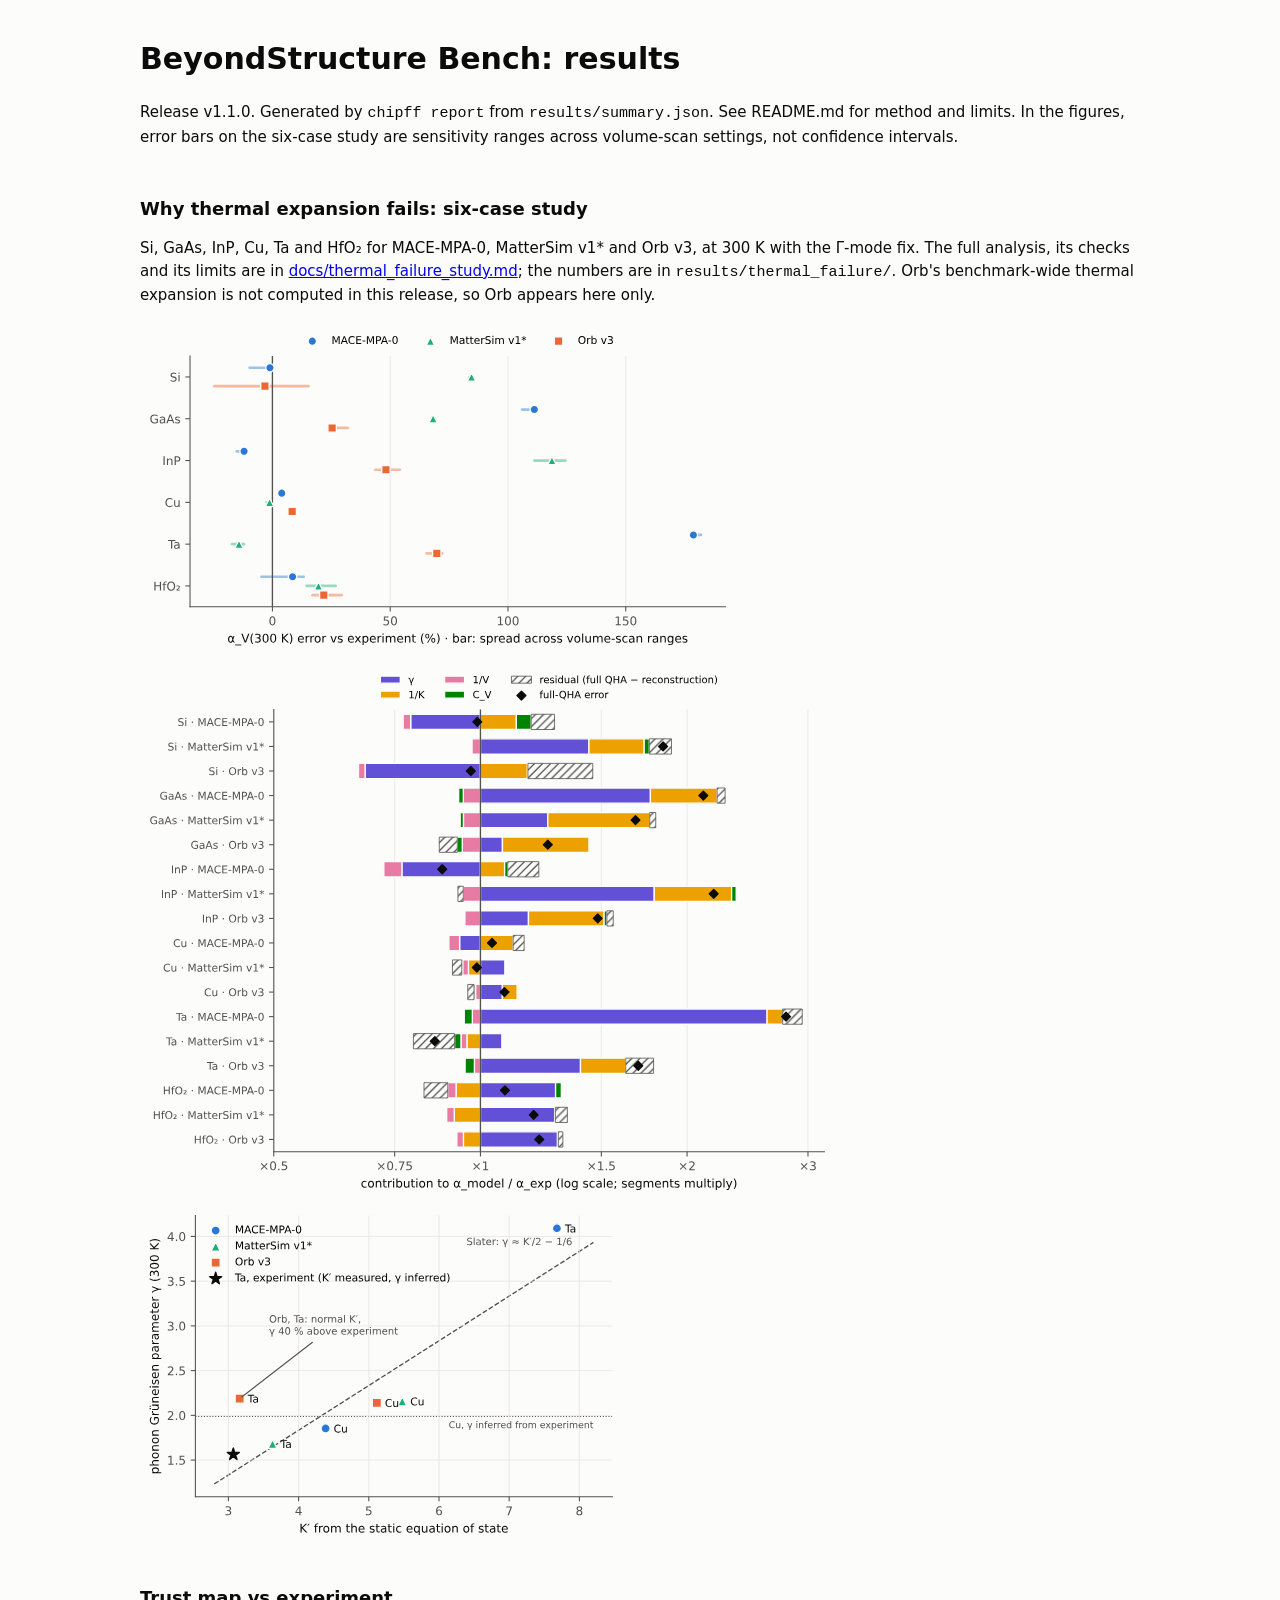
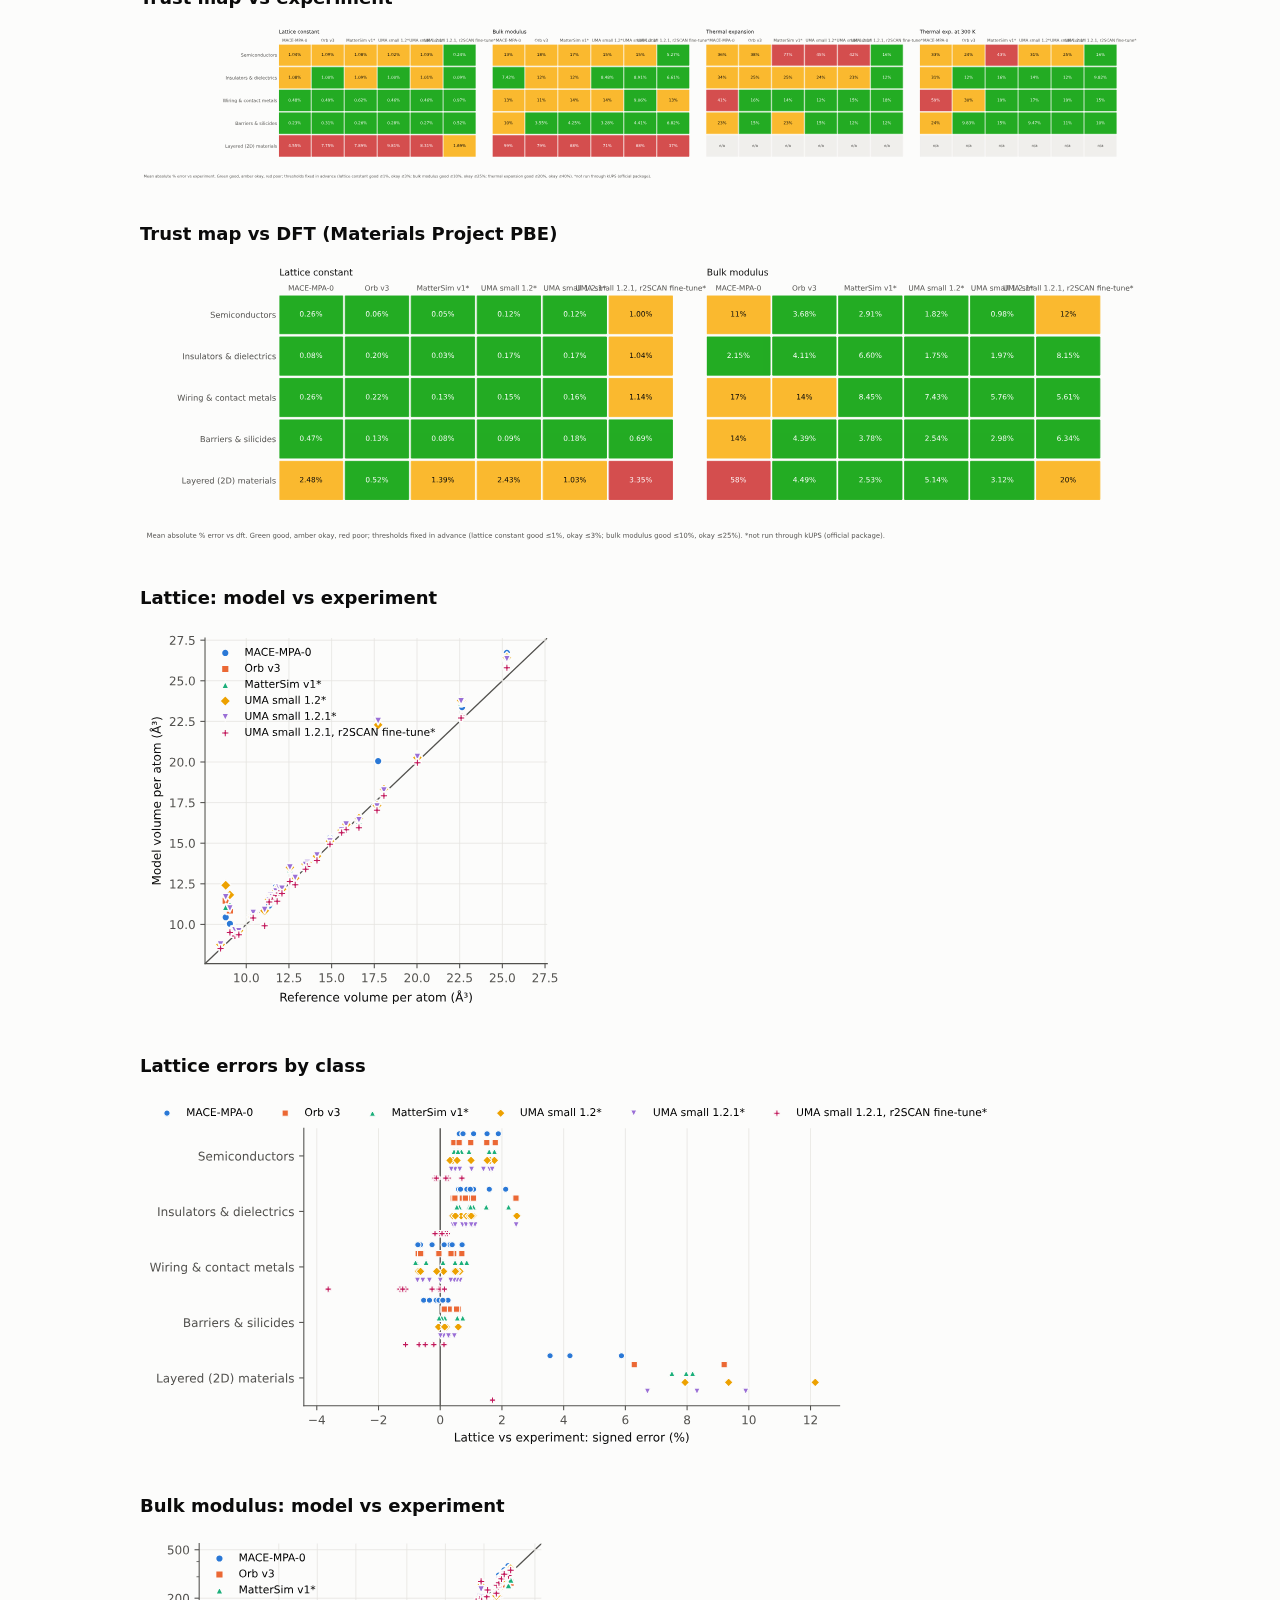
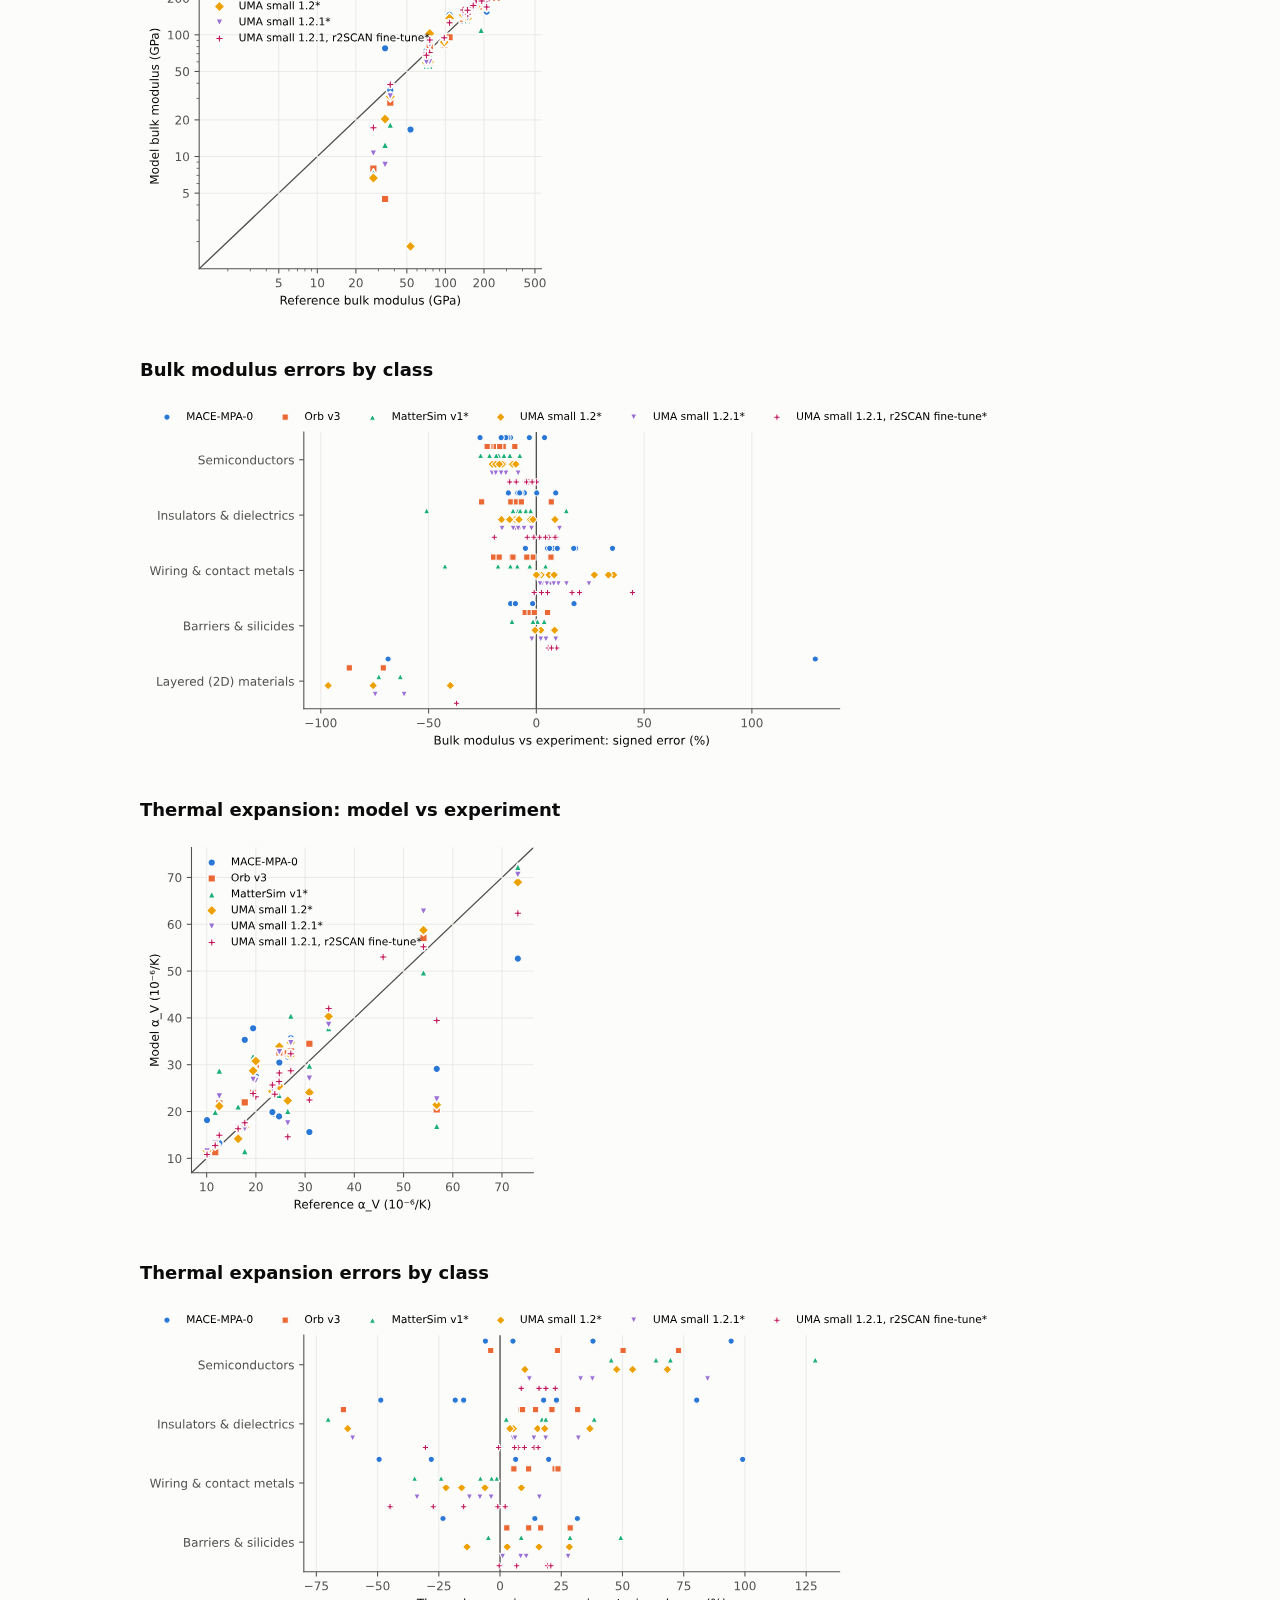
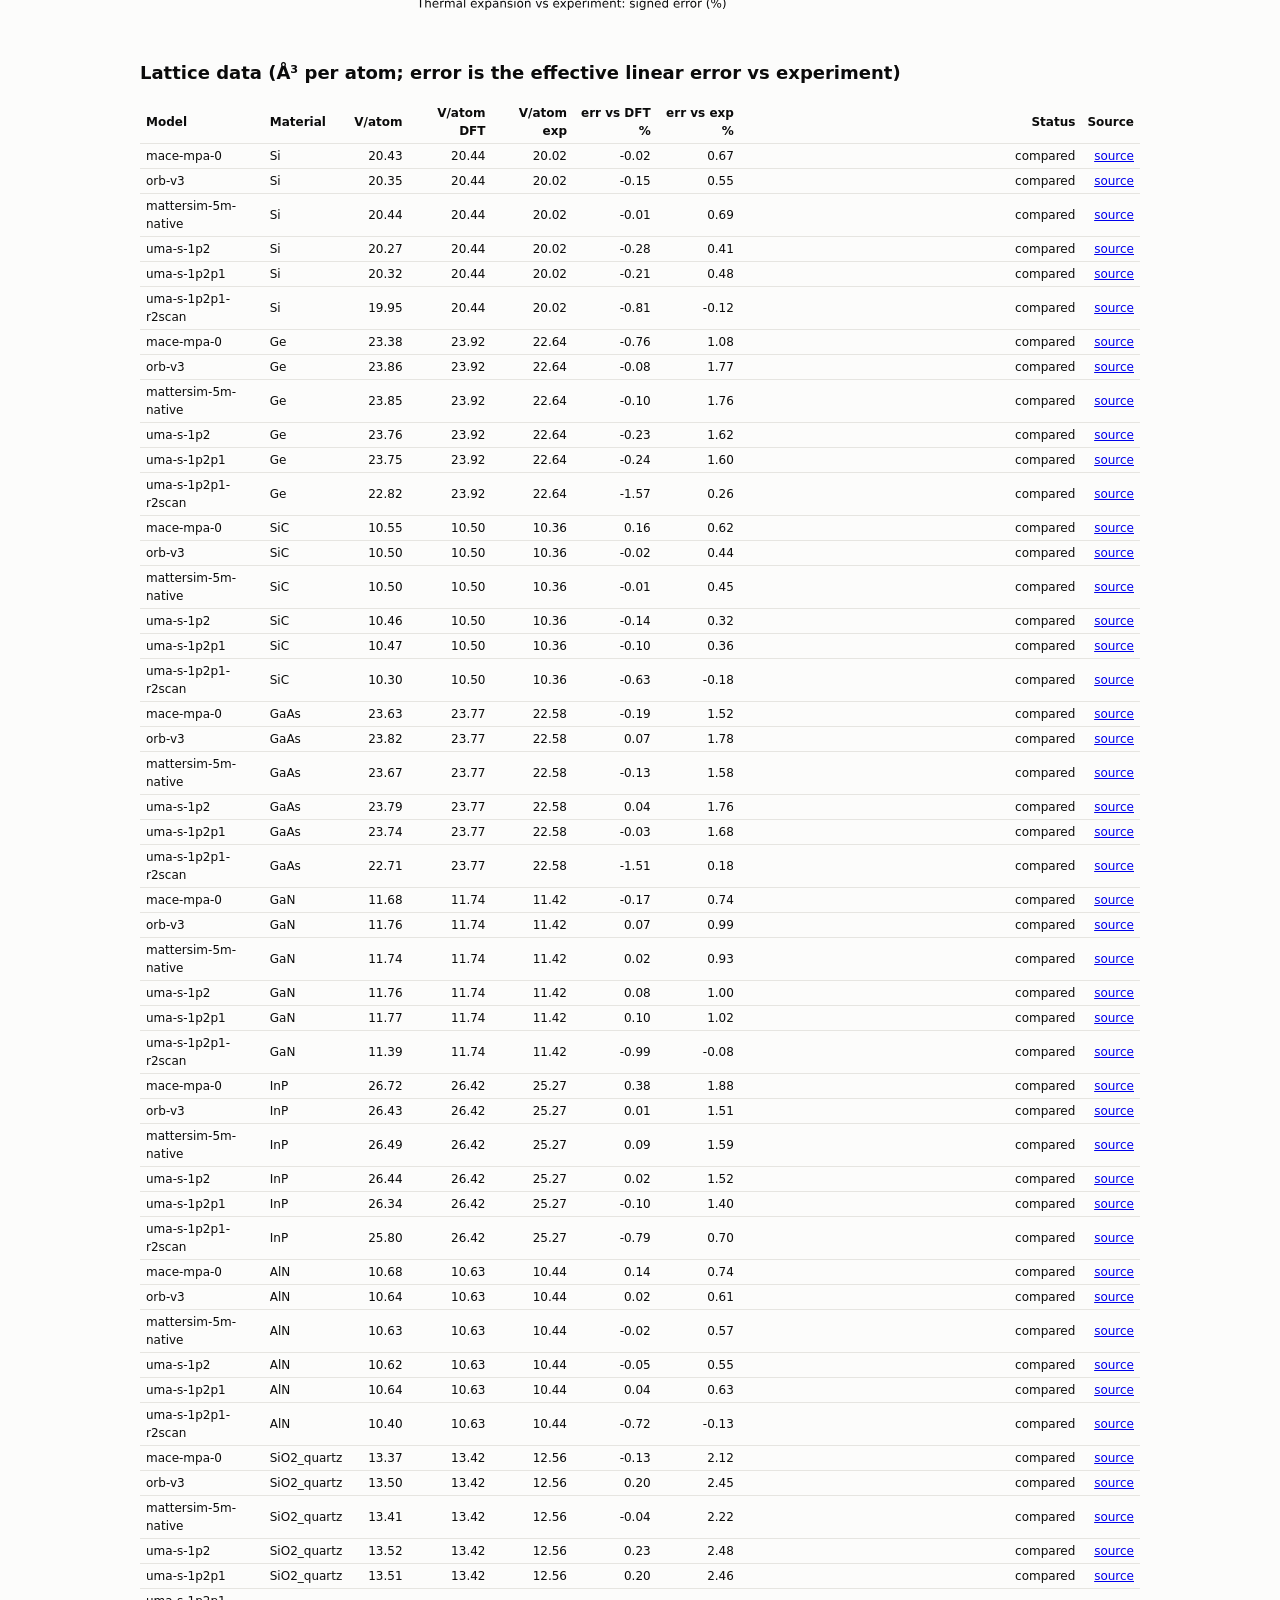
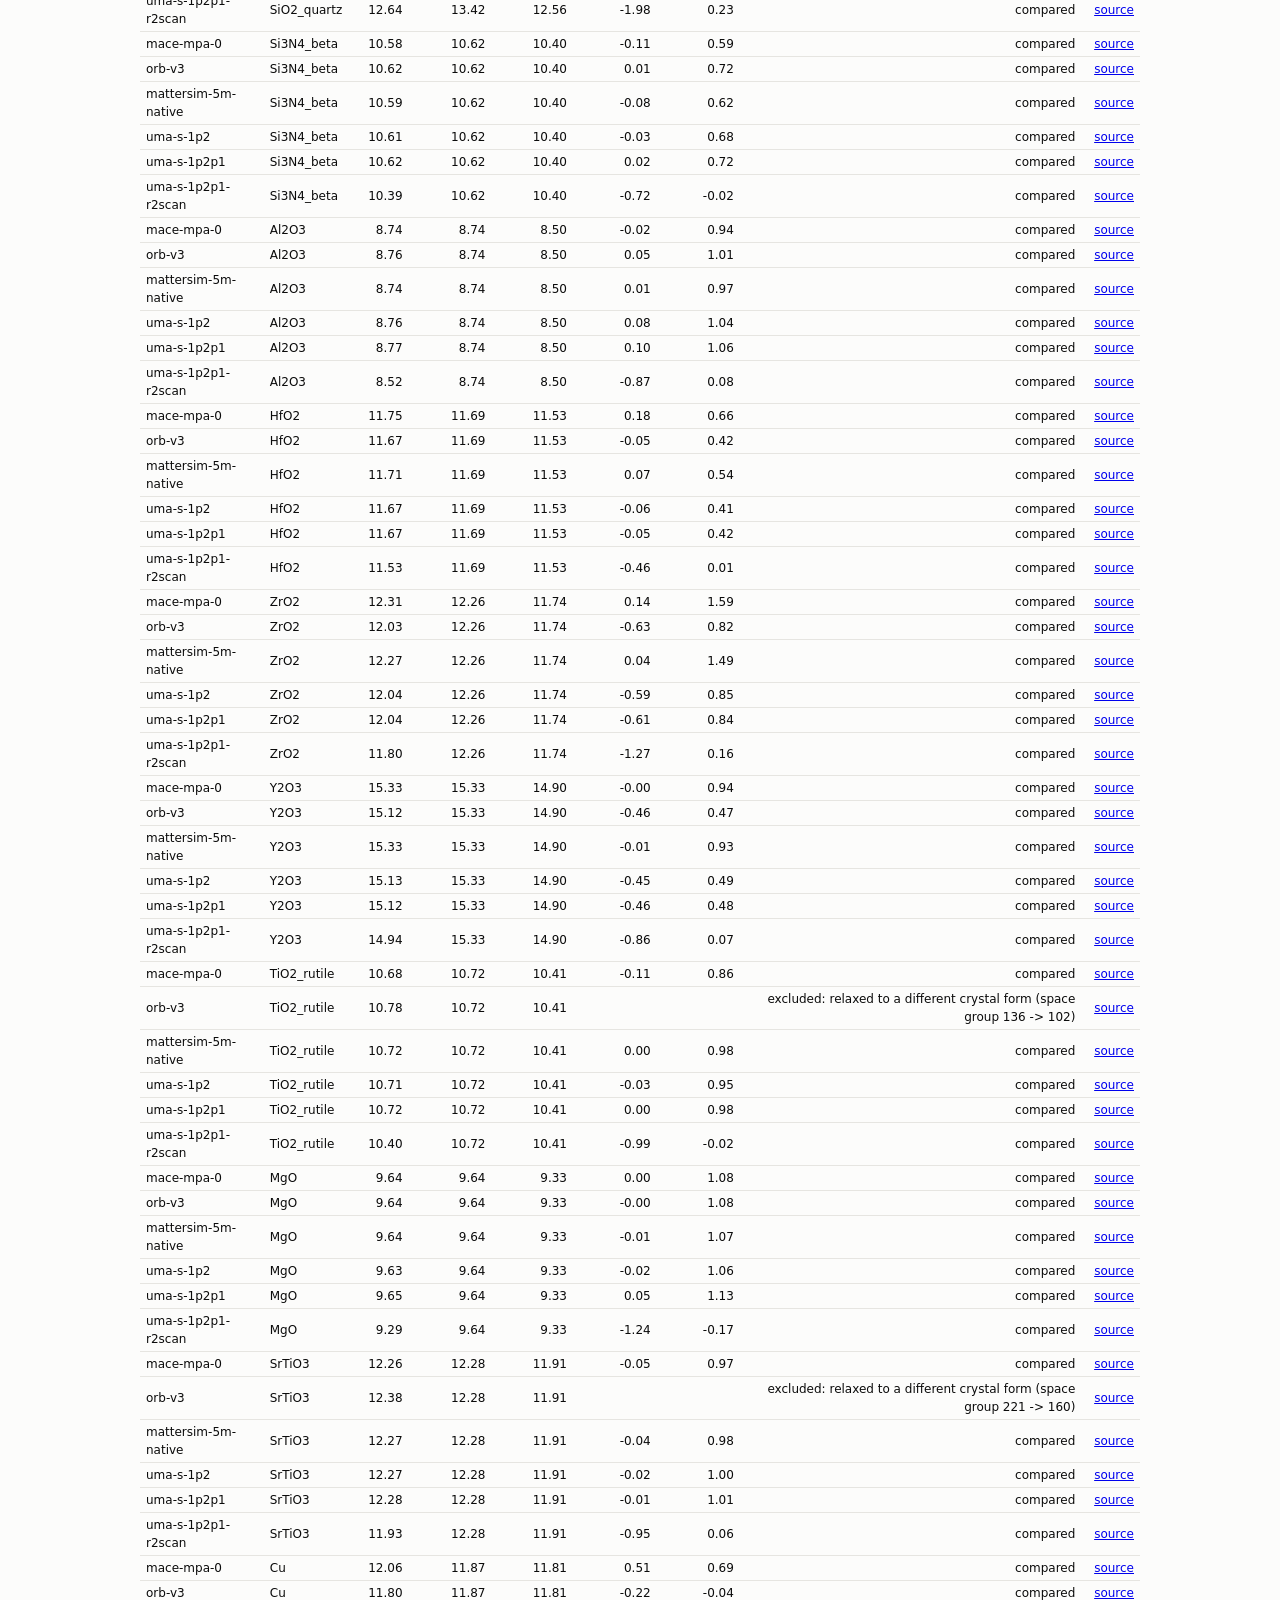
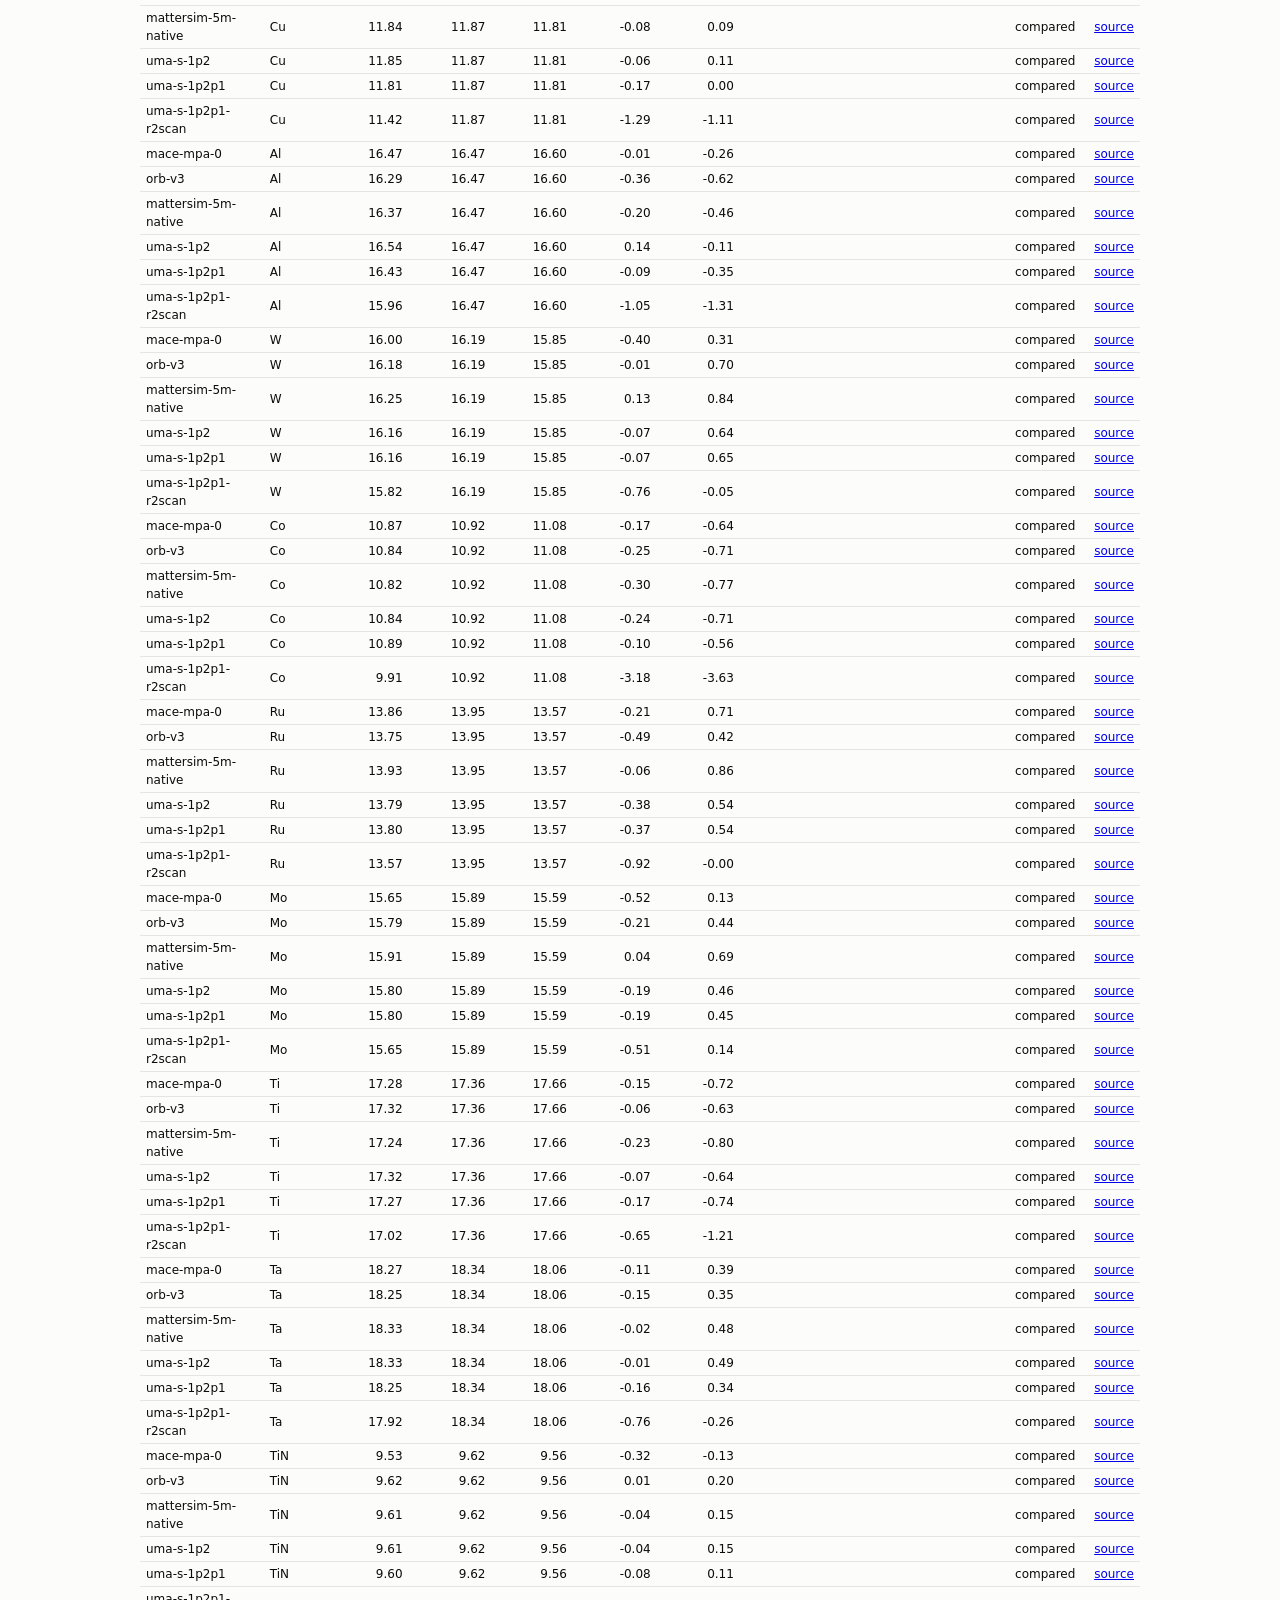
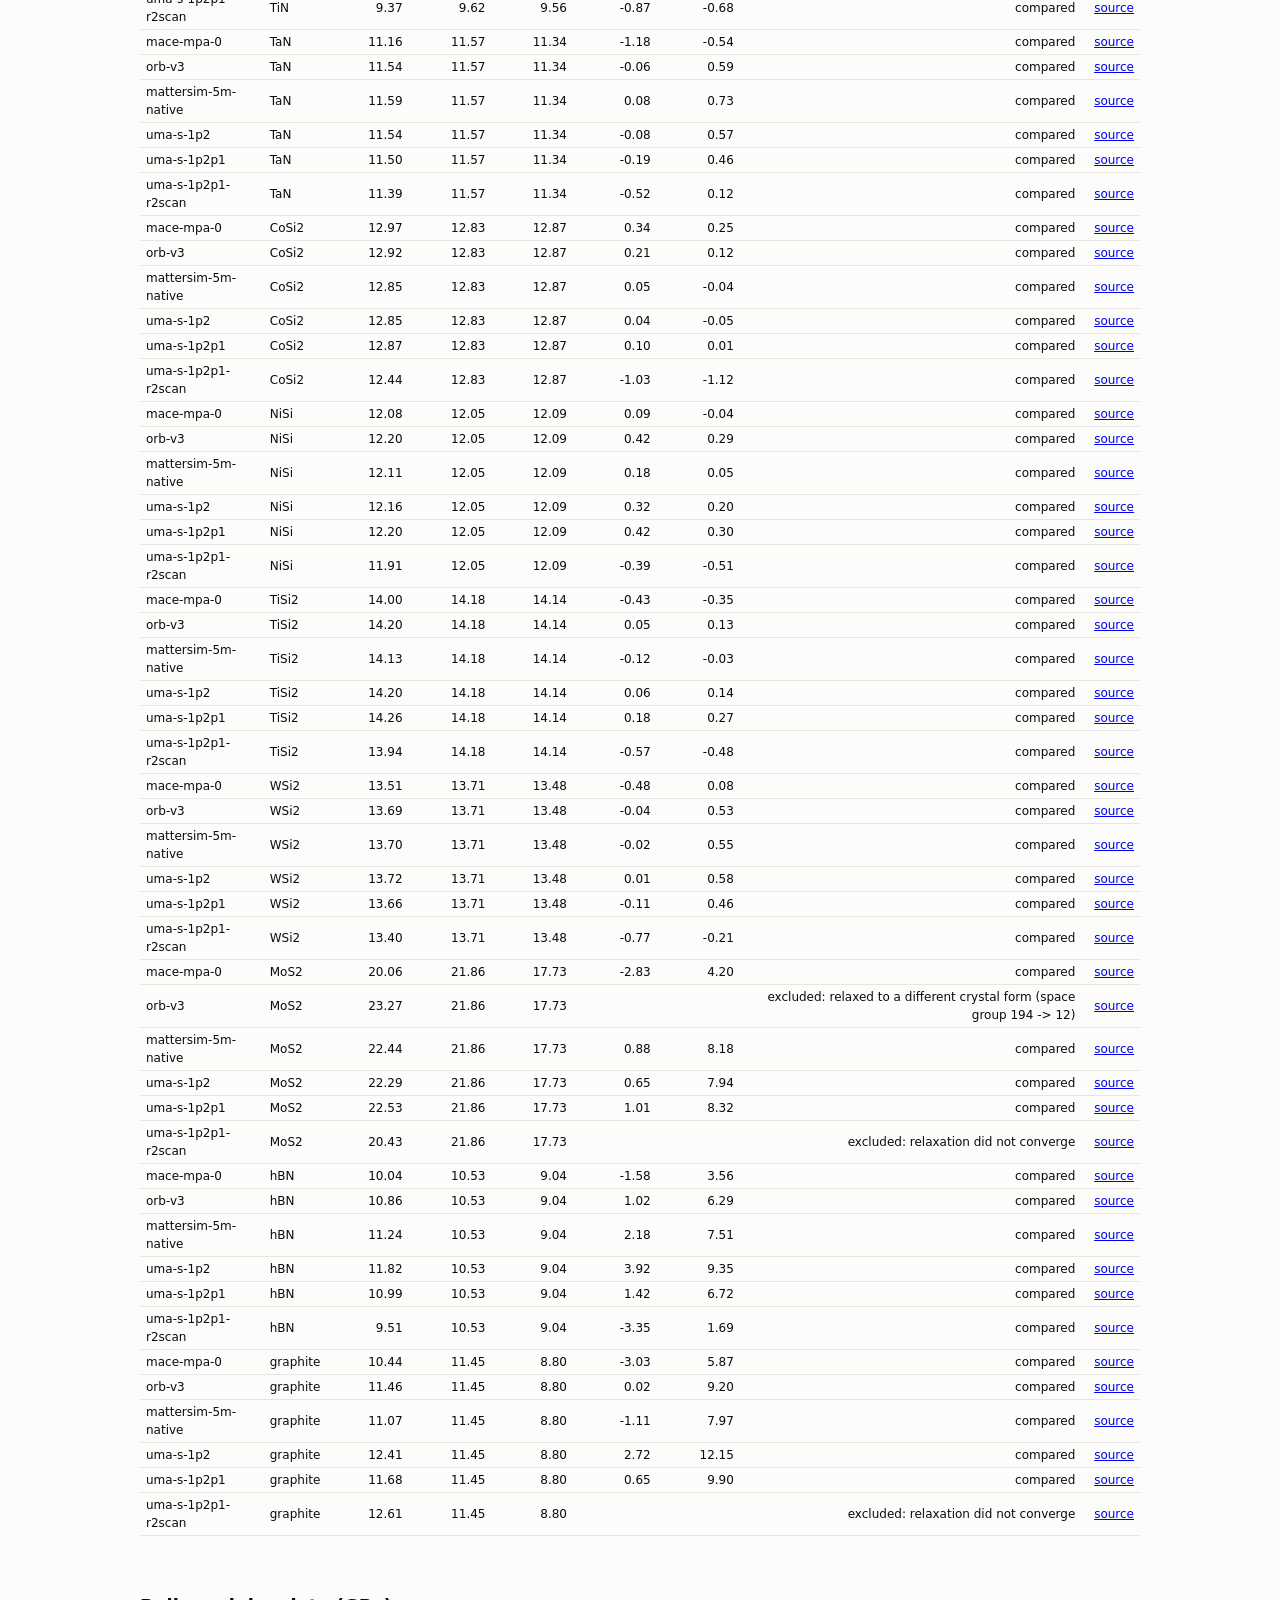
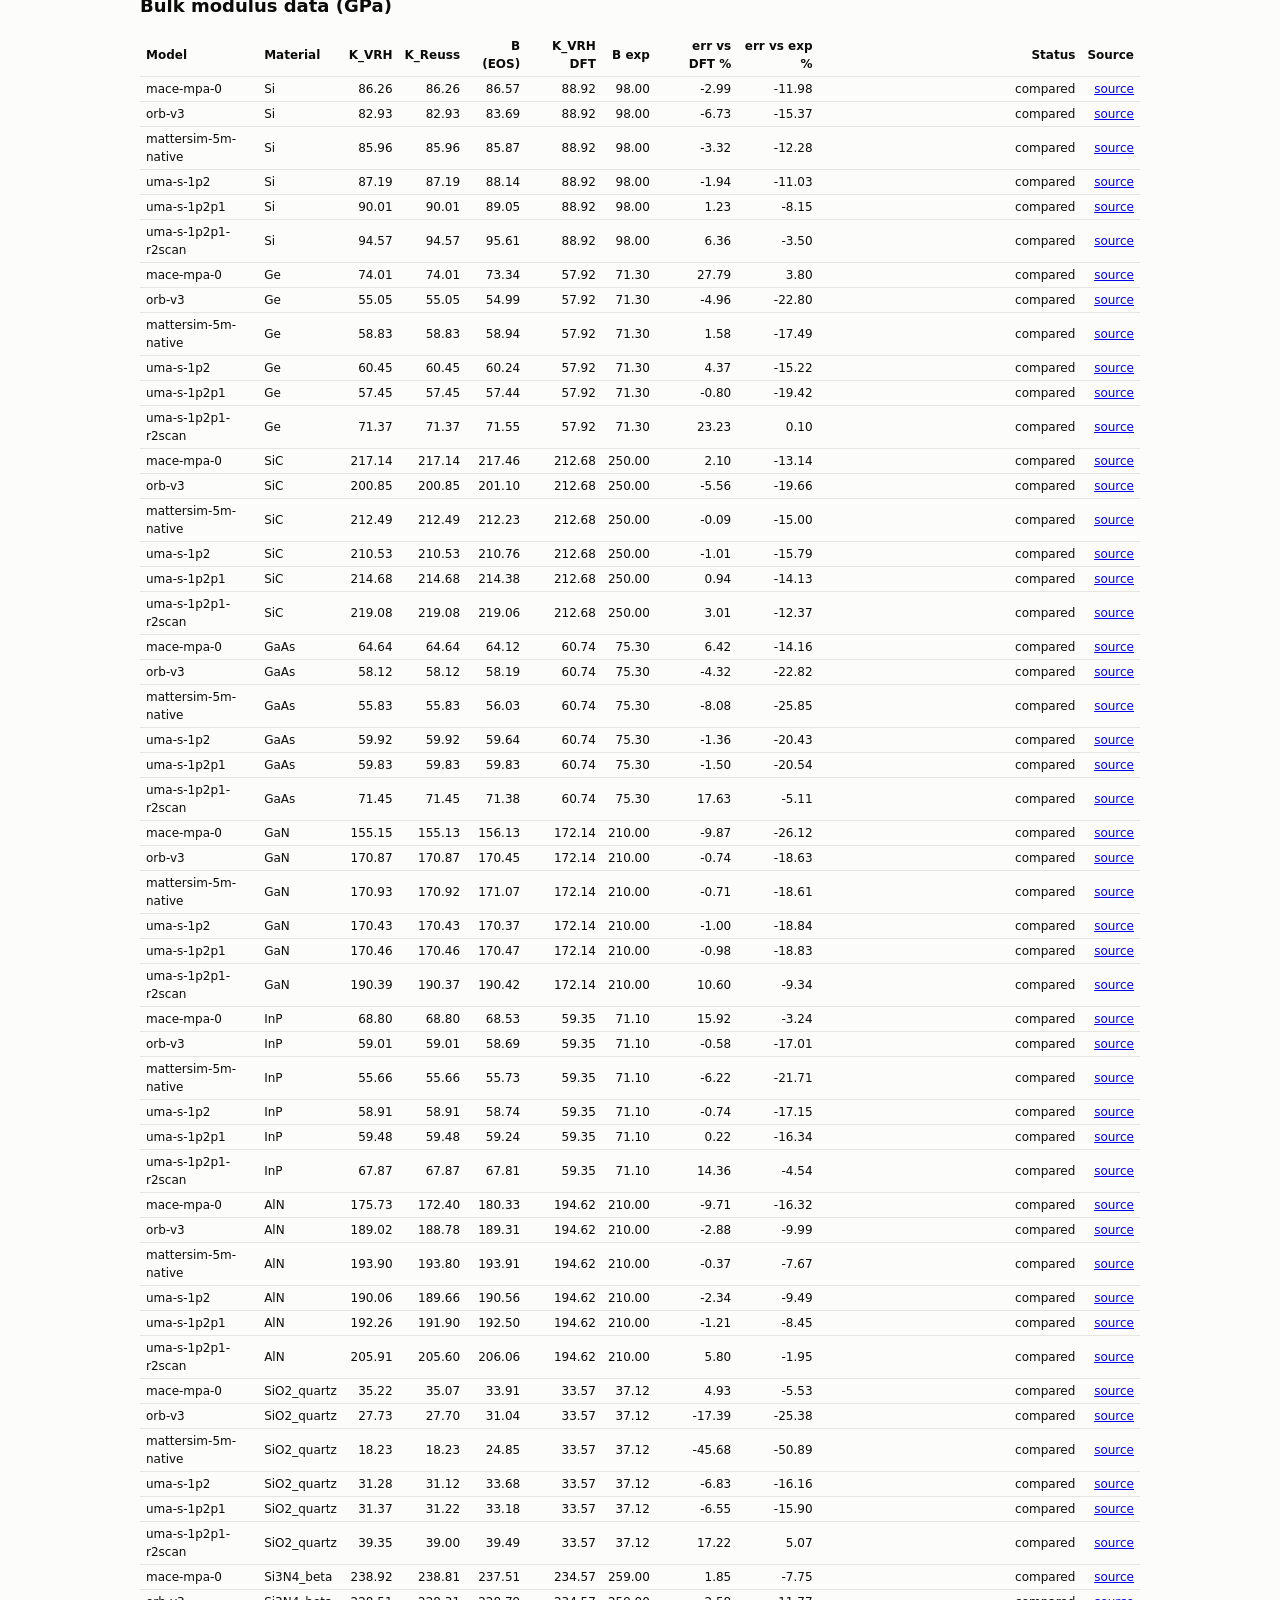
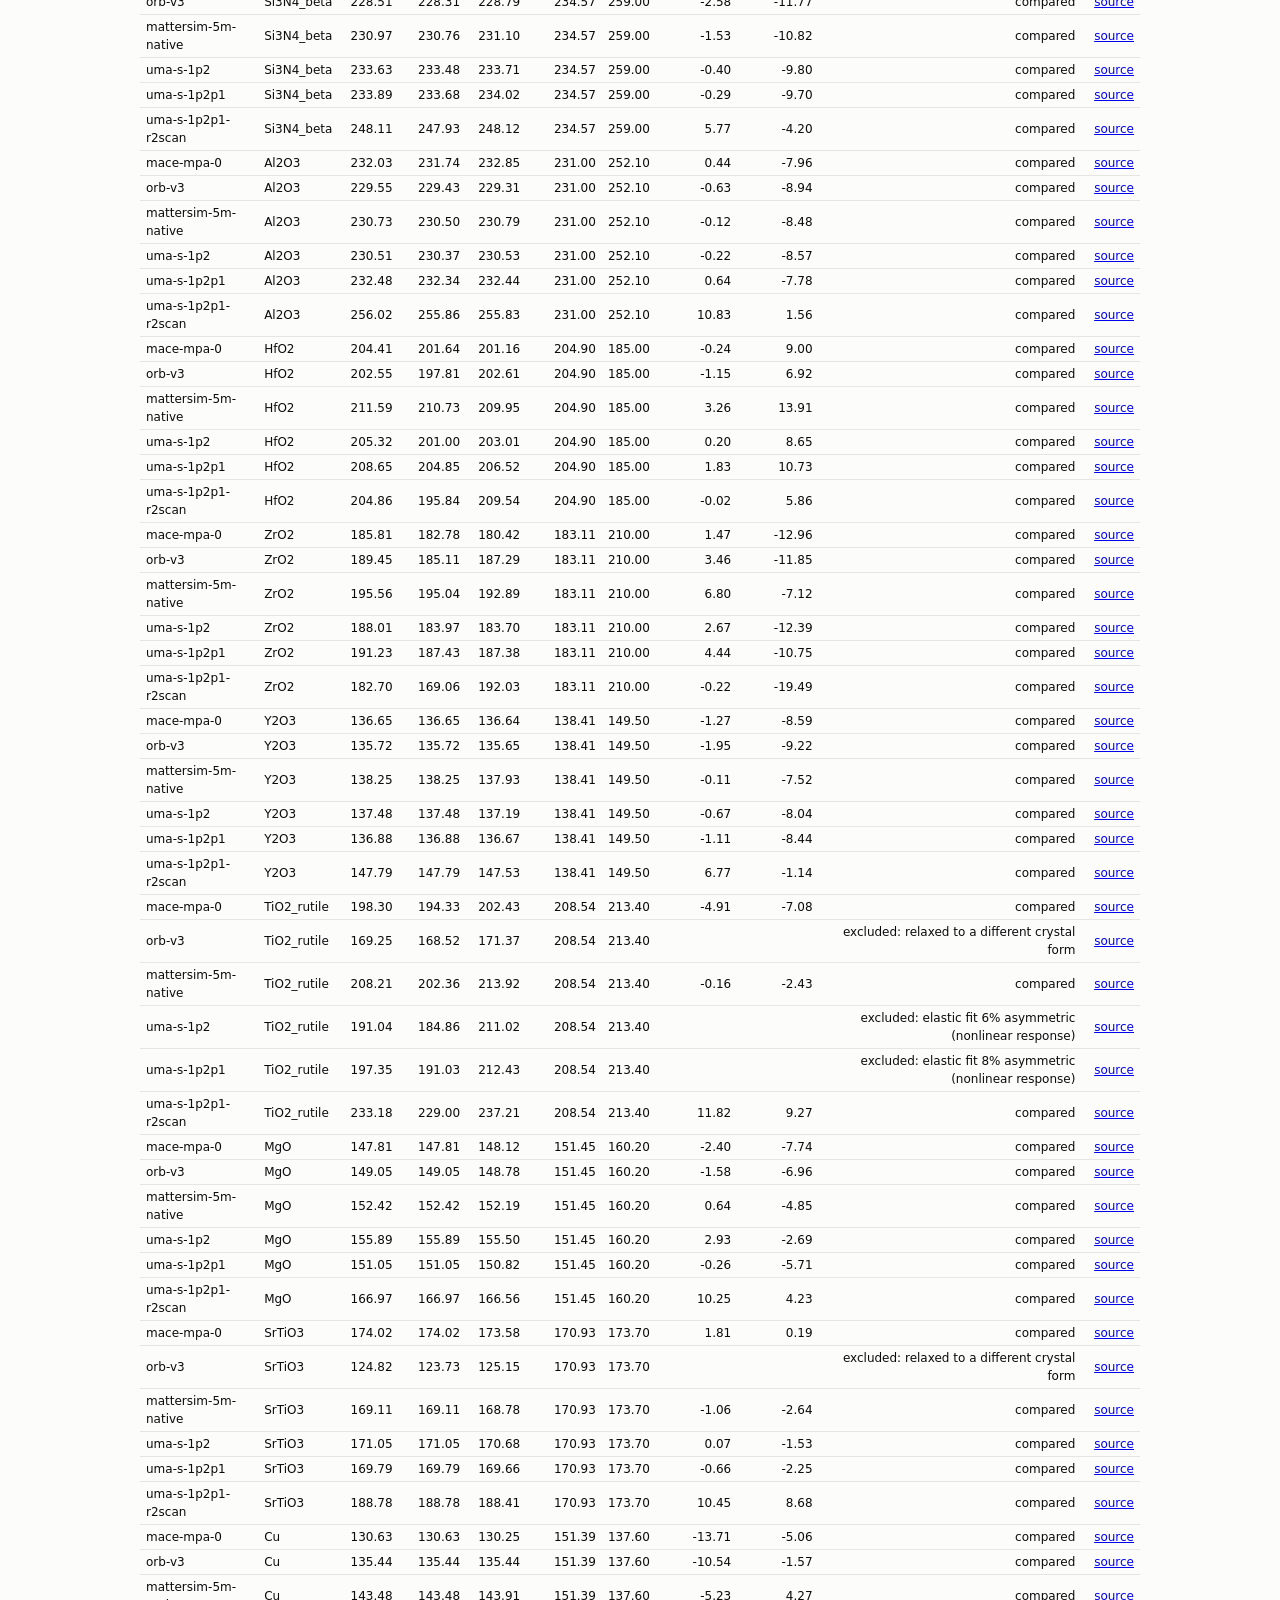
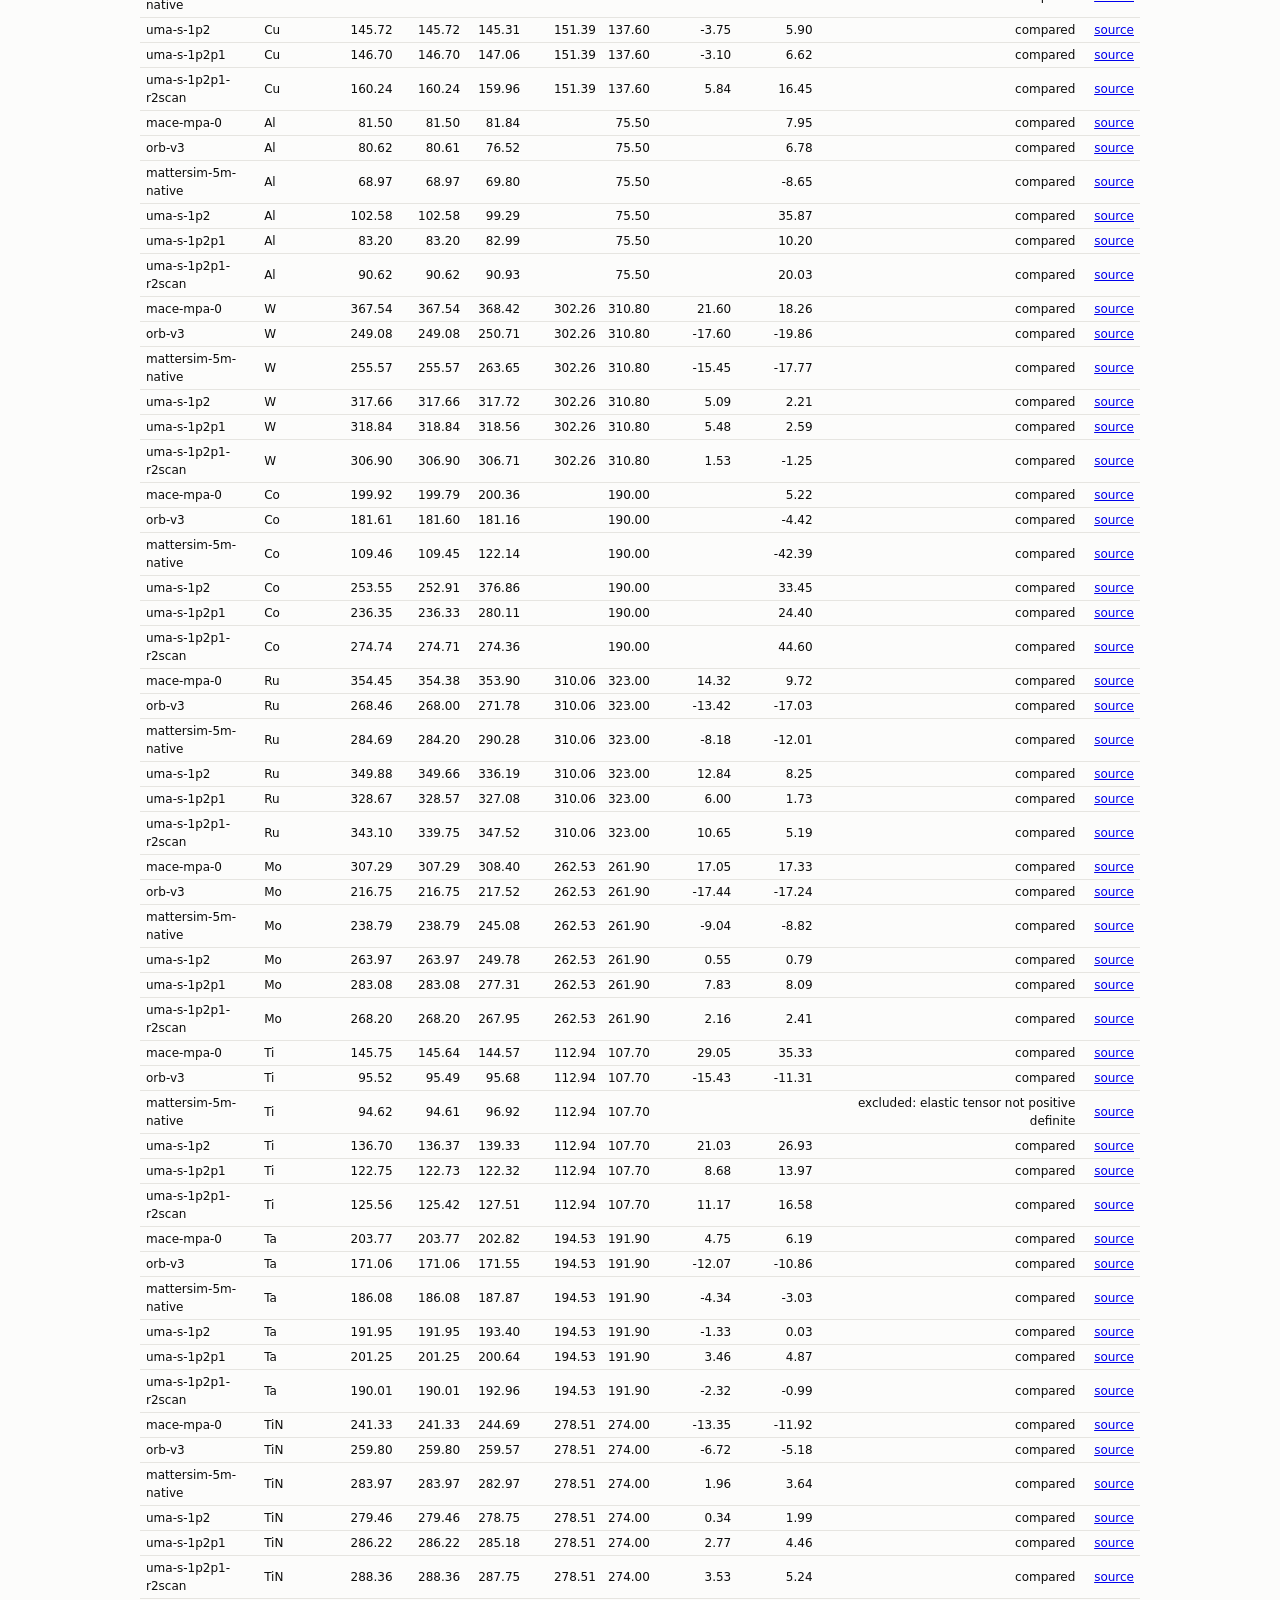
==== commit dbcd1056: "UMA s-1.2.1 PBE vs r2SCAN on all 33 materials; axial runs for both; tables rebuilt Pre-registered ve" ====
--- a/report/index.html
+++ b/report/index.html
@@ -8,5 +8,5 @@
 <p>Release v1.1.0. Generated by <code>chipff report</code> from <code>results/summary.json</code>. See README.md for
 method and limits. In the figures, error bars on the six-case study are sensitivity ranges across volume-scan settings,
 not confidence intervals.</p>
-<div class='wrap'><h2>Why thermal expansion fails: six-case study</h2><p>Si, GaAs, InP, Cu, Ta and HfO₂ for MACE-MPA-0, MatterSim v1* and Orb v3, at 300 K with the Γ-mode fix. The full analysis, its checks and its limits are in <a href='../docs/thermal_failure_study.md'>docs/thermal_failure_study.md</a>; the numbers are in <code>results/thermal_failure/</code>. Orb's benchmark-wide thermal expansion is not computed in this release, so Orb appears here only.</p><img src='figures/study_errors.svg' alt='Thermal-expansion error by material and model'><img src='figures/study_ingredients.svg' alt='Ingredients of the thermal-expansion error'><img src='figures/study_kprime.svg' alt='Static K-prime against the phonon Grüneisen parameter'></div><div class='wrap'><h2>Trust map vs experiment</h2><img src='figures/trust_map_experiment.svg' alt='Trust map vs experiment'></div><div class='wrap'><h2>Trust map vs DFT (Materials Project PBE)</h2><img src='figures/trust_map_dft.svg' alt='Trust map vs DFT (Materials Project PBE)'></div><div class='wrap'><h2>Lattice: model vs experiment</h2><img src='figures/parity_lattice_exp.svg' alt='Lattice: model vs experiment'></div><div class='wrap'><h2>Lattice errors by class</h2><img src='figures/signed_lattice_exp.svg' alt='Lattice errors by class'></div><div class='wrap'><h2>Bulk modulus: model vs experiment</h2><img src='figures/parity_bulk_exp.svg' alt='Bulk modulus: model vs experiment'></div><div class='wrap'><h2>Bulk modulus errors by class</h2><img src='figures/signed_bulk_exp.svg' alt='Bulk modulus errors by class'></div><div class='wrap'><h2>Thermal expansion: model vs experiment</h2><img src='figures/parity_cte_exp.svg' alt='Thermal expansion: model vs experiment'></div><div class='wrap'><h2>Thermal expansion errors by class</h2><img src='figures/signed_cte_exp.svg' alt='Thermal expansion errors by class'></div><div class='wrap'><h2>Lattice data (Å³ per atom; error is the effective linear error vs experiment)</h2><table><thead><tr><th>Model</th><th>Material</th><th>V/atom</th><th>V/atom DFT</th><th>V/atom exp</th><th>err vs DFT %</th><th>err vs exp %</th><th>Status</th><th>Source</th></tr></thead><tbody><tr><td>mace-mpa-0</td><td>Si</td><td>20.43</td><td>20.44</td><td>20.02</td><td>-0.02</td><td>0.67</td><td>compared</td><td><a href='https://physics.nist.gov/cuu/pdf/xray_2018.pdf'>source</a></td></tr><tr><td>orb-v3</td><td>Si</td><td>20.35</td><td>20.44</td><td>20.02</td><td>-0.15</td><td>0.55</td><td>compared</td><td><a href='https://physics.nist.gov/cuu/pdf/xray_2018.pdf'>source</a></td></tr><tr><td>mattersim-5m-native</td><td>Si</td><td>20.44</td><td>20.44</td><td>20.02</td><td>-0.01</td><td>0.69</td><td>compared</td><td><a href='https://physics.nist.gov/cuu/pdf/xray_2018.pdf'>source</a></td></tr><tr><td>uma-s-1p2</td><td>Si</td><td>20.27</td><td>20.44</td><td>20.02</td><td>-0.28</td><td>0.41</td><td>compared</td><td><a href='https://physics.nist.gov/cuu/pdf/xray_2018.pdf'>source</a></td></tr><tr><td>mace-mpa-0</td><td>Ge</td><td>23.38</td><td>23.92</td><td>22.64</td><td>-0.76</td><td>1.08</td><td>compared</td><td><a href='http://www.ioffe.ru/SVA/NSM/Semicond/Ge/basic.html'>source</a></td></tr><tr><td>orb-v3</td><td>Ge</td><td>23.86</td><td>23.92</td><td>22.64</td><td>-0.08</td><td>1.77</td><td>compared</td><td><a href='http://www.ioffe.ru/SVA/NSM/Semicond/Ge/basic.html'>source</a></td></tr><tr><td>mattersim-5m-native</td><td>Ge</td><td>23.85</td><td>23.92</td><td>22.64</td><td>-0.10</td><td>1.76</td><td>compared</td><td><a href='http://www.ioffe.ru/SVA/NSM/Semicond/Ge/basic.html'>source</a></td></tr><tr><td>uma-s-1p2</td><td>Ge</td><td>23.76</td><td>23.92</td><td>22.64</td><td>-0.23</td><td>1.62</td><td>compared</td><td><a href='http://www.ioffe.ru/SVA/NSM/Semicond/Ge/basic.html'>source</a></td></tr><tr><td>mace-mpa-0</td><td>SiC</td><td>10.55</td><td>10.50</td><td>10.36</td><td>0.16</td><td>0.62</td><td>compared</td><td><a href='http://www.ioffe.ru/SVA/NSM/Semicond/SiC/basic.html'>source</a></td></tr><tr><td>orb-v3</td><td>SiC</td><td>10.50</td><td>10.50</td><td>10.36</td><td>-0.02</td><td>0.44</td><td>compared</td><td><a href='http://www.ioffe.ru/SVA/NSM/Semicond/SiC/basic.html'>source</a></td></tr><tr><td>mattersim-5m-native</td><td>SiC</td><td>10.50</td><td>10.50</td><td>10.36</td><td>-0.01</td><td>0.45</td><td>compared</td><td><a href='http://www.ioffe.ru/SVA/NSM/Semicond/SiC/basic.html'>source</a></td></tr><tr><td>uma-s-1p2</td><td>SiC</td><td>10.46</td><td>10.50</td><td>10.36</td><td>-0.14</td><td>0.32</td><td>compared</td><td><a href='http://www.ioffe.ru/SVA/NSM/Semicond/SiC/basic.html'>source</a></td></tr><tr><td>mace-mpa-0</td><td>GaAs</td><td>23.63</td><td>23.77</td><td>22.58</td><td>-0.19</td><td>1.52</td><td>compared</td><td><a href='http://www.ioffe.ru/SVA/NSM/Semicond/GaAs/basic.html'>source</a></td></tr><tr><td>orb-v3</td><td>GaAs</td><td>23.82</td><td>23.77</td><td>22.58</td><td>0.07</td><td>1.78</td><td>compared</td><td><a href='http://www.ioffe.ru/SVA/NSM/Semicond/GaAs/basic.html'>source</a></td></tr><tr><td>mattersim-5m-native</td><td>GaAs</td><td>23.67</td><td>23.77</td><td>22.58</td><td>-0.13</td><td>1.58</td><td>compared</td><td><a href='http://www.ioffe.ru/SVA/NSM/Semicond/GaAs/basic.html'>source</a></td></tr><tr><td>uma-s-1p2</td><td>GaAs</td><td>23.79</td><td>23.77</td><td>22.58</td><td>0.04</td><td>1.76</td><td>compared</td><td><a href='http://www.ioffe.ru/SVA/NSM/Semicond/GaAs/basic.html'>source</a></td></tr><tr><td>mace-mpa-0</td><td>GaN</td><td>11.68</td><td>11.74</td><td>11.42</td><td>-0.17</td><td>0.74</td><td>compared</td><td><a href='http://www.ioffe.ru/SVA/NSM/Semicond/GaN/basic.html'>source</a></td></tr><tr><td>orb-v3</td><td>GaN</td><td>11.76</td><td>11.74</td><td>11.42</td><td>0.07</td><td>0.99</td><td>compared</td><td><a href='http://www.ioffe.ru/SVA/NSM/Semicond/GaN/basic.html'>source</a></td></tr><tr><td>mattersim-5m-native</td><td>GaN</td><td>11.74</td><td>11.74</td><td>11.42</td><td>0.02</td><td>0.93</td><td>compared</td><td><a href='http://www.ioffe.ru/SVA/NSM/Semicond/GaN/basic.html'>source</a></td></tr><tr><td>uma-s-1p2</td><td>GaN</td><td>11.76</td><td>11.74</td><td>11.42</td><td>0.08</td><td>1.00</td><td>compared</td><td><a href='http://www.ioffe.ru/SVA/NSM/Semicond/GaN/basic.html'>source</a></td></tr><tr><td>mace-mpa-0</td><td>InP</td><td>26.72</td><td>26.42</td><td>25.27</td><td>0.38</td><td>1.88</td><td>compared</td><td><a href='http://www.ioffe.ru/SVA/NSM/Semicond/InP/basic.html'>source</a></td></tr><tr><td>orb-v3</td><td>InP</td><td>26.43</td><td>26.42</td><td>25.27</td><td>0.01</td><td>1.51</td><td>compared</td><td><a href='http://www.ioffe.ru/SVA/NSM/Semicond/InP/basic.html'>source</a></td></tr><tr><td>mattersim-5m-native</td><td>InP</td><td>26.49</td><td>26.42</td><td>25.27</td><td>0.09</td><td>1.59</td><td>compared</td><td><a href='http://www.ioffe.ru/SVA/NSM/Semicond/InP/basic.html'>source</a></td></tr><tr><td>uma-s-1p2</td><td>InP</td><td>26.44</td><td>26.42</td><td>25.27</td><td>0.02</td><td>1.52</td><td>compared</td><td><a href='http://www.ioffe.ru/SVA/NSM/Semicond/InP/basic.html'>source</a></td></tr><tr><td>mace-mpa-0</td><td>AlN</td><td>10.68</td><td>10.63</td><td>10.44</td><td>0.14</td><td>0.74</td><td>compared</td><td><a href='https://przyrbwn.icm.edu.pl/APP/PDF/114/a114z529.pdf'>source</a></td></tr><tr><td>orb-v3</td><td>AlN</td><td>10.64</td><td>10.63</td><td>10.44</td><td>0.02</td><td>0.61</td><td>compared</td><td><a href='https://przyrbwn.icm.edu.pl/APP/PDF/114/a114z529.pdf'>source</a></td></tr><tr><td>mattersim-5m-native</td><td>AlN</td><td>10.63</td><td>10.63</td><td>10.44</td><td>-0.02</td><td>0.57</td><td>compared</td><td><a href='https://przyrbwn.icm.edu.pl/APP/PDF/114/a114z529.pdf'>source</a></td></tr><tr><td>uma-s-1p2</td><td>AlN</td><td>10.62</td><td>10.63</td><td>10.44</td><td>-0.05</td><td>0.55</td><td>compared</td><td><a href='https://przyrbwn.icm.edu.pl/APP/PDF/114/a114z529.pdf'>source</a></td></tr><tr><td>mace-mpa-0</td><td>SiO2_quartz</td><td>13.37</td><td>13.42</td><td>12.56</td><td>-0.13</td><td>2.12</td><td>compared</td><td><a href='https://pmc.ncbi.nlm.nih.gov/articles/PMC9348876/ (full text via Europe PMC); also https://arxiv.org/abs/1612.07049'>source</a></td></tr><tr><td>orb-v3</td><td>SiO2_quartz</td><td>13.50</td><td>13.42</td><td>12.56</td><td>0.20</td><td>2.45</td><td>compared</td><td><a href='https://pmc.ncbi.nlm.nih.gov/articles/PMC9348876/ (full text via Europe PMC); also https://arxiv.org/abs/1612.07049'>source</a></td></tr><tr><td>mattersim-5m-native</td><td>SiO2_quartz</td><td>13.41</td><td>13.42</td><td>12.56</td><td>-0.04</td><td>2.22</td><td>compared</td><td><a href='https://pmc.ncbi.nlm.nih.gov/articles/PMC9348876/ (full text via Europe PMC); also https://arxiv.org/abs/1612.07049'>source</a></td></tr><tr><td>uma-s-1p2</td><td>SiO2_quartz</td><td>13.52</td><td>13.42</td><td>12.56</td><td>0.23</td><td>2.48</td><td>compared</td><td><a href='https://pmc.ncbi.nlm.nih.gov/articles/PMC9348876/ (full text via Europe PMC); also https://arxiv.org/abs/1612.07049'>source</a></td></tr><tr><td>mace-mpa-0</td><td>Si3N4_beta</td><td>10.58</td><td>10.62</td><td>10.40</td><td>-0.11</td><td>0.59</td><td>compared</td><td><a href='https://www.crystallography.net/cod/2102550.cif'>source</a></td></tr><tr><td>orb-v3</td><td>Si3N4_beta</td><td>10.62</td><td>10.62</td><td>10.40</td><td>0.01</td><td>0.72</td><td>compared</td><td><a href='https://www.crystallography.net/cod/2102550.cif'>source</a></td></tr><tr><td>mattersim-5m-native</td><td>Si3N4_beta</td><td>10.59</td><td>10.62</td><td>10.40</td><td>-0.08</td><td>0.62</td><td>compared</td><td><a href='https://www.crystallography.net/cod/2102550.cif'>source</a></td></tr><tr><td>uma-s-1p2</td><td>Si3N4_beta</td><td>10.61</td><td>10.62</td><td>10.40</td><td>-0.03</td><td>0.68</td><td>compared</td><td><a href='https://www.crystallography.net/cod/2102550.cif'>source</a></td></tr><tr><td>mace-mpa-0</td><td>Al2O3</td><td>8.74</td><td>8.74</td><td>8.50</td><td>-0.02</td><td>0.94</td><td>compared</td><td><a href='https://tsapps.nist.gov/srmext/certificates/676a.pdf'>source</a></td></tr><tr><td>orb-v3</td><td>Al2O3</td><td>8.76</td><td>8.74</td><td>8.50</td><td>0.05</td><td>1.01</td><td>compared</td><td><a href='https://tsapps.nist.gov/srmext/certificates/676a.pdf'>source</a></td></tr><tr><td>mattersim-5m-native</td><td>Al2O3</td><td>8.74</td><td>8.74</td><td>8.50</td><td>0.01</td><td>0.97</td><td>compared</td><td><a href='https://tsapps.nist.gov/srmext/certificates/676a.pdf'>source</a></td></tr><tr><td>uma-s-1p2</td><td>Al2O3</td><td>8.76</td><td>8.74</td><td>8.50</td><td>0.08</td><td>1.04</td><td>compared</td><td><a href='https://tsapps.nist.gov/srmext/certificates/676a.pdf'>source</a></td></tr><tr><td>mace-mpa-0</td><td>HfO2</td><td>11.75</td><td>11.69</td><td>11.53</td><td>0.18</td><td>0.66</td><td>compared</td><td><a href='https://www.crystallography.net/cod/9013470.cif'>source</a></td></tr><tr><td>orb-v3</td><td>HfO2</td><td>11.67</td><td>11.69</td><td>11.53</td><td>-0.05</td><td>0.42</td><td>compared</td><td><a href='https://www.crystallography.net/cod/9013470.cif'>source</a></td></tr><tr><td>mattersim-5m-native</td><td>HfO2</td><td>11.71</td><td>11.69</td><td>11.53</td><td>0.07</td><td>0.54</td><td>compared</td><td><a href='https://www.crystallography.net/cod/9013470.cif'>source</a></td></tr><tr><td>uma-s-1p2</td><td>HfO2</td><td>11.67</td><td>11.69</td><td>11.53</td><td>-0.06</td><td>0.41</td><td>compared</td><td><a href='https://www.crystallography.net/cod/9013470.cif'>source</a></td></tr><tr><td>mace-mpa-0</td><td>ZrO2</td><td>12.31</td><td>12.26</td><td>11.74</td><td>0.14</td><td>1.59</td><td>compared</td><td><a href='https://www.crystallography.net/cod/9016714.cif'>source</a></td></tr><tr><td>orb-v3</td><td>ZrO2</td><td>12.03</td><td>12.26</td><td>11.74</td><td>-0.63</td><td>0.82</td><td>compared</td><td><a href='https://www.crystallography.net/cod/9016714.cif'>source</a></td></tr><tr><td>mattersim-5m-native</td><td>ZrO2</td><td>12.27</td><td>12.26</td><td>11.74</td><td>0.04</td><td>1.49</td><td>compared</td><td><a href='https://www.crystallography.net/cod/9016714.cif'>source</a></td></tr><tr><td>uma-s-1p2</td><td>ZrO2</td><td>12.04</td><td>12.26</td><td>11.74</td><td>-0.59</td><td>0.85</td><td>compared</td><td><a href='https://www.crystallography.net/cod/9016714.cif'>source</a></td></tr><tr><td>mace-mpa-0</td><td>Y2O3</td><td>15.33</td><td>15.33</td><td>14.90</td><td>-0.00</td><td>0.94</td><td>compared</td><td><a href='https://www.crystallography.net/cod/1513300.cif'>source</a></td></tr><tr><td>orb-v3</td><td>Y2O3</td><td>15.12</td><td>15.33</td><td>14.90</td><td>-0.46</td><td>0.47</td><td>compared</td><td><a href='https://www.crystallography.net/cod/1513300.cif'>source</a></td></tr><tr><td>mattersim-5m-native</td><td>Y2O3</td><td>15.33</td><td>15.33</td><td>14.90</td><td>-0.01</td><td>0.93</td><td>compared</td><td><a href='https://www.crystallography.net/cod/1513300.cif'>source</a></td></tr><tr><td>uma-s-1p2</td><td>Y2O3</td><td>15.13</td><td>15.33</td><td>14.90</td><td>-0.45</td><td>0.49</td><td>compared</td><td><a href='https://www.crystallography.net/cod/1513300.cif'>source</a></td></tr><tr><td>mace-mpa-0</td><td>TiO2_rutile</td><td>10.68</td><td>10.72</td><td>10.41</td><td>-0.11</td><td>0.86</td><td>compared</td><td><a href='https://tsapps.nist.gov/srmext/certificates/674b.pdf'>source</a></td></tr><tr><td>orb-v3</td><td>TiO2_rutile</td><td>10.78</td><td>10.72</td><td>10.41</td><td></td><td></td><td>excluded: relaxed to a different crystal form (space group 136 -&gt; 102)</td><td><a href='https://tsapps.nist.gov/srmext/certificates/674b.pdf'>source</a></td></tr><tr><td>mattersim-5m-native</td><td>TiO2_rutile</td><td>10.72</td><td>10.72</td><td>10.41</td><td>0.00</td><td>0.98</td><td>compared</td><td><a href='https://tsapps.nist.gov/srmext/certificates/674b.pdf'>source</a></td></tr><tr><td>uma-s-1p2</td><td>TiO2_rutile</td><td>10.71</td><td>10.72</td><td>10.41</td><td>-0.03</td><td>0.95</td><td>compared</td><td><a href='https://tsapps.nist.gov/srmext/certificates/674b.pdf'>source</a></td></tr><tr><td>mace-mpa-0</td><td>MgO</td><td>9.64</td><td>9.64</td><td>9.33</td><td>0.00</td><td>1.08</td><td>compared</td><td><a href='https://www.crystallography.net/cod/9006456.cif'>source</a></td></tr><tr><td>orb-v3</td><td>MgO</td><td>9.64</td><td>9.64</td><td>9.33</td><td>-0.00</td><td>1.08</td><td>compared</td><td><a href='https://www.crystallography.net/cod/9006456.cif'>source</a></td></tr><tr><td>mattersim-5m-native</td><td>MgO</td><td>9.64</td><td>9.64</td><td>9.33</td><td>-0.01</td><td>1.07</td><td>compared</td><td><a href='https://www.crystallography.net/cod/9006456.cif'>source</a></td></tr><tr><td>uma-s-1p2</td><td>MgO</td><td>9.63</td><td>9.64</td><td>9.33</td><td>-0.02</td><td>1.06</td><td>compared</td><td><a href='https://www.crystallography.net/cod/9006456.cif'>source</a></td></tr><tr><td>mace-mpa-0</td><td>SrTiO3</td><td>12.26</td><td>12.28</td><td>11.91</td><td>-0.05</td><td>0.97</td><td>compared</td><td><a href='https://www.crystallography.net/cod/9006864.cif'>source</a></td></tr><tr><td>orb-v3</td><td>SrTiO3</td><td>12.38</td><td>12.28</td><td>11.91</td><td></td><td></td><td>excluded: relaxed to a different crystal form (space group 221 -&gt; 160)</td><td><a href='https://www.crystallography.net/cod/9006864.cif'>source</a></td></tr><tr><td>mattersim-5m-native</td><td>SrTiO3</td><td>12.27</td><td>12.28</td><td>11.91</td><td>-0.04</td><td>0.98</td><td>compared</td><td><a href='https://www.crystallography.net/cod/9006864.cif'>source</a></td></tr><tr><td>uma-s-1p2</td><td>SrTiO3</td><td>12.27</td><td>12.28</td><td>11.91</td><td>-0.02</td><td>1.00</td><td>compared</td><td><a href='https://www.crystallography.net/cod/9006864.cif'>source</a></td></tr><tr><td>mace-mpa-0</td><td>Cu</td><td>12.06</td><td>11.87</td><td>11.81</td><td>0.51</td><td>0.69</td><td>compared</td><td><a href='https://nvlpubs.nist.gov/nistpubs/Legacy/circ/nbscircular539v1.pdf'>source</a></td></tr><tr><td>orb-v3</td><td>Cu</td><td>11.80</td><td>11.87</td><td>11.81</td><td>-0.22</td><td>-0.04</td><td>compared</td><td><a href='https://nvlpubs.nist.gov/nistpubs/Legacy/circ/nbscircular539v1.pdf'>source</a></td></tr><tr><td>mattersim-5m-native</td><td>Cu</td><td>11.84</td><td>11.87</td><td>11.81</td><td>-0.08</td><td>0.09</td><td>compared</td><td><a href='https://nvlpubs.nist.gov/nistpubs/Legacy/circ/nbscircular539v1.pdf'>source</a></td></tr><tr><td>uma-s-1p2</td><td>Cu</td><td>11.85</td><td>11.87</td><td>11.81</td><td>-0.06</td><td>0.11</td><td>compared</td><td><a href='https://nvlpubs.nist.gov/nistpubs/Legacy/circ/nbscircular539v1.pdf'>source</a></td></tr><tr><td>mace-mpa-0</td><td>Al</td><td>16.47</td><td>16.47</td><td>16.60</td><td>-0.01</td><td>-0.26</td><td>compared</td><td><a href='https://nvlpubs.nist.gov/nistpubs/Legacy/circ/nbscircular539v1.pdf'>source</a></td></tr><tr><td>orb-v3</td><td>Al</td><td>16.29</td><td>16.47</td><td>16.60</td><td>-0.36</td><td>-0.62</td><td>compared</td><td><a href='https://nvlpubs.nist.gov/nistpubs/Legacy/circ/nbscircular539v1.pdf'>source</a></td></tr><tr><td>mattersim-5m-native</td><td>Al</td><td>16.37</td><td>16.47</td><td>16.60</td><td>-0.20</td><td>-0.46</td><td>compared</td><td><a href='https://nvlpubs.nist.gov/nistpubs/Legacy/circ/nbscircular539v1.pdf'>source</a></td></tr><tr><td>uma-s-1p2</td><td>Al</td><td>16.54</td><td>16.47</td><td>16.60</td><td>0.14</td><td>-0.11</td><td>compared</td><td><a href='https://nvlpubs.nist.gov/nistpubs/Legacy/circ/nbscircular539v1.pdf'>source</a></td></tr><tr><td>mace-mpa-0</td><td>W</td><td>16.00</td><td>16.19</td><td>15.85</td><td>-0.40</td><td>0.31</td><td>compared</td><td><a href='https://nvlpubs.nist.gov/nistpubs/Legacy/circ/nbscircular539v1.pdf'>source</a></td></tr><tr><td>orb-v3</td><td>W</td><td>16.18</td><td>16.19</td><td>15.85</td><td>-0.01</td><td>0.70</td><td>compared</td><td><a href='https://nvlpubs.nist.gov/nistpubs/Legacy/circ/nbscircular539v1.pdf'>source</a></td></tr><tr><td>mattersim-5m-native</td><td>W</td><td>16.25</td><td>16.19</td><td>15.85</td><td>0.13</td><td>0.84</td><td>compared</td><td><a href='https://nvlpubs.nist.gov/nistpubs/Legacy/circ/nbscircular539v1.pdf'>source</a></td></tr><tr><td>uma-s-1p2</td><td>W</td><td>16.16</td><td>16.19</td><td>15.85</td><td>-0.07</td><td>0.64</td><td>compared</td><td><a href='https://nvlpubs.nist.gov/nistpubs/Legacy/circ/nbscircular539v1.pdf'>source</a></td></tr><tr><td>mace-mpa-0</td><td>Co</td><td>10.87</td><td>10.92</td><td>11.08</td><td>-0.17</td><td>-0.64</td><td>compared</td><td><a href='https://en.wikipedia.org/wiki/Cobalt'>source</a></td></tr><tr><td>orb-v3</td><td>Co</td><td>10.84</td><td>10.92</td><td>11.08</td><td>-0.25</td><td>-0.71</td><td>compared</td><td><a href='https://en.wikipedia.org/wiki/Cobalt'>source</a></td></tr><tr><td>mattersim-5m-native</td><td>Co</td><td>10.82</td><td>10.92</td><td>11.08</td><td>-0.30</td><td>-0.77</td><td>compared</td><td><a href='https://en.wikipedia.org/wiki/Cobalt'>source</a></td></tr><tr><td>uma-s-1p2</td><td>Co</td><td>10.84</td><td>10.92</td><td>11.08</td><td>-0.24</td><td>-0.71</td><td>compared</td><td><a href='https://en.wikipedia.org/wiki/Cobalt'>source</a></td></tr><tr><td>mace-mpa-0</td><td>Ru</td><td>13.86</td><td>13.95</td><td>13.57</td><td>-0.21</td><td>0.71</td><td>compared</td><td><a href='https://technology.matthey.com/content/journals/10.1595/147106713X665030'>source</a></td></tr><tr><td>orb-v3</td><td>Ru</td><td>13.75</td><td>13.95</td><td>13.57</td><td>-0.49</td><td>0.42</td><td>compared</td><td><a href='https://technology.matthey.com/content/journals/10.1595/147106713X665030'>source</a></td></tr><tr><td>mattersim-5m-native</td><td>Ru</td><td>13.93</td><td>13.95</td><td>13.57</td><td>-0.06</td><td>0.86</td><td>compared</td><td><a href='https://technology.matthey.com/content/journals/10.1595/147106713X665030'>source</a></td></tr><tr><td>uma-s-1p2</td><td>Ru</td><td>13.79</td><td>13.95</td><td>13.57</td><td>-0.38</td><td>0.54</td><td>compared</td><td><a href='https://technology.matthey.com/content/journals/10.1595/147106713X665030'>source</a></td></tr><tr><td>mace-mpa-0</td><td>Mo</td><td>15.65</td><td>15.89</td><td>15.59</td><td>-0.52</td><td>0.13</td><td>compared</td><td><a href='https://nvlpubs.nist.gov/nistpubs/Legacy/circ/nbscircular539v1.pdf'>source</a></td></tr><tr><td>orb-v3</td><td>Mo</td><td>15.79</td><td>15.89</td><td>15.59</td><td>-0.21</td><td>0.44</td><td>compared</td><td><a href='https://nvlpubs.nist.gov/nistpubs/Legacy/circ/nbscircular539v1.pdf'>source</a></td></tr><tr><td>mattersim-5m-native</td><td>Mo</td><td>15.91</td><td>15.89</td><td>15.59</td><td>0.04</td><td>0.69</td><td>compared</td><td><a href='https://nvlpubs.nist.gov/nistpubs/Legacy/circ/nbscircular539v1.pdf'>source</a></td></tr><tr><td>uma-s-1p2</td><td>Mo</td><td>15.80</td><td>15.89</td><td>15.59</td><td>-0.19</td><td>0.46</td><td>compared</td><td><a href='https://nvlpubs.nist.gov/nistpubs/Legacy/circ/nbscircular539v1.pdf'>source</a></td></tr><tr><td>mace-mpa-0</td><td>Ti</td><td>17.28</td><td>17.36</td><td>17.66</td><td>-0.15</td><td>-0.72</td><td>compared</td><td><a href='https://nvlpubs.nist.gov/nistpubs/Legacy/circ/nbscircular539v3.pdf'>source</a></td></tr><tr><td>orb-v3</td><td>Ti</td><td>17.32</td><td>17.36</td><td>17.66</td><td>-0.06</td><td>-0.63</td><td>compared</td><td><a href='https://nvlpubs.nist.gov/nistpubs/Legacy/circ/nbscircular539v3.pdf'>source</a></td></tr><tr><td>mattersim-5m-native</td><td>Ti</td><td>17.24</td><td>17.36</td><td>17.66</td><td>-0.23</td><td>-0.80</td><td>compared</td><td><a href='https://nvlpubs.nist.gov/nistpubs/Legacy/circ/nbscircular539v3.pdf'>source</a></td></tr><tr><td>uma-s-1p2</td><td>Ti</td><td>17.32</td><td>17.36</td><td>17.66</td><td>-0.07</td><td>-0.64</td><td>compared</td><td><a href='https://nvlpubs.nist.gov/nistpubs/Legacy/circ/nbscircular539v3.pdf'>source</a></td></tr><tr><td>mace-mpa-0</td><td>Ta</td><td>18.27</td><td>18.34</td><td>18.06</td><td>-0.11</td><td>0.39</td><td>compared</td><td><a href='https://nvlpubs.nist.gov/nistpubs/Legacy/circ/nbscircular539v1.pdf'>source</a></td></tr><tr><td>orb-v3</td><td>Ta</td><td>18.25</td><td>18.34</td><td>18.06</td><td>-0.15</td><td>0.35</td><td>compared</td><td><a href='https://nvlpubs.nist.gov/nistpubs/Legacy/circ/nbscircular539v1.pdf'>source</a></td></tr><tr><td>mattersim-5m-native</td><td>Ta</td><td>18.33</td><td>18.34</td><td>18.06</td><td>-0.02</td><td>0.48</td><td>compared</td><td><a href='https://nvlpubs.nist.gov/nistpubs/Legacy/circ/nbscircular539v1.pdf'>source</a></td></tr><tr><td>uma-s-1p2</td><td>Ta</td><td>18.33</td><td>18.34</td><td>18.06</td><td>-0.01</td><td>0.49</td><td>compared</td><td><a href='https://nvlpubs.nist.gov/nistpubs/Legacy/circ/nbscircular539v1.pdf'>source</a></td></tr><tr><td>mace-mpa-0</td><td>TiN</td><td>9.53</td><td>9.62</td><td>9.56</td><td>-0.32</td><td>-0.13</td><td>compared</td><td><a href='https://doi.org/10.1029/2020JB020074'>source</a></td></tr><tr><td>orb-v3</td><td>TiN</td><td>9.62</td><td>9.62</td><td>9.56</td><td>0.01</td><td>0.20</td><td>compared</td><td><a href='https://doi.org/10.1029/2020JB020074'>source</a></td></tr><tr><td>mattersim-5m-native</td><td>TiN</td><td>9.61</td><td>9.62</td><td>9.56</td><td>-0.04</td><td>0.15</td><td>compared</td><td><a href='https://doi.org/10.1029/2020JB020074'>source</a></td></tr><tr><td>uma-s-1p2</td><td>TiN</td><td>9.61</td><td>9.62</td><td>9.56</td><td>-0.04</td><td>0.15</td><td>compared</td><td><a href='https://doi.org/10.1029/2020JB020074'>source</a></td></tr><tr><td>mace-mpa-0</td><td>TaN</td><td>11.16</td><td>11.57</td><td>11.34</td><td>-1.18</td><td>-0.54</td><td>compared</td><td><a href='https://www.crystallography.net/cod/2106407.cif'>source</a></td></tr><tr><td>orb-v3</td><td>TaN</td><td>11.54</td><td>11.57</td><td>11.34</td><td>-0.06</td><td>0.59</td><td>compared</td><td><a href='https://www.crystallography.net/cod/2106407.cif'>source</a></td></tr><tr><td>mattersim-5m-native</td><td>TaN</td><td>11.59</td><td>11.57</td><td>11.34</td><td>0.08</td><td>0.73</td><td>compared</td><td><a href='https://www.crystallography.net/cod/2106407.cif'>source</a></td></tr><tr><td>uma-s-1p2</td><td>TaN</td><td>11.54</td><td>11.57</td><td>11.34</td><td>-0.08</td><td>0.57</td><td>compared</td><td><a href='https://www.crystallography.net/cod/2106407.cif'>source</a></td></tr><tr><td>mace-mpa-0</td><td>CoSi2</td><td>12.97</td><td>12.83</td><td>12.87</td><td>0.34</td><td>0.25</td><td>compared</td><td><a href='https://www.crystallography.net/cod/1008148.cif'>source</a></td></tr><tr><td>orb-v3</td><td>CoSi2</td><td>12.92</td><td>12.83</td><td>12.87</td><td>0.21</td><td>0.12</td><td>compared</td><td><a href='https://www.crystallography.net/cod/1008148.cif'>source</a></td></tr><tr><td>mattersim-5m-native</td><td>CoSi2</td><td>12.85</td><td>12.83</td><td>12.87</td><td>0.05</td><td>-0.04</td><td>compared</td><td><a href='https://www.crystallography.net/cod/1008148.cif'>source</a></td></tr><tr><td>uma-s-1p2</td><td>CoSi2</td><td>12.85</td><td>12.83</td><td>12.87</td><td>0.04</td><td>-0.05</td><td>compared</td><td><a href='https://www.crystallography.net/cod/1008148.cif'>source</a></td></tr><tr><td>mace-mpa-0</td><td>NiSi</td><td>12.08</td><td>12.05</td><td>12.09</td><td>0.09</td><td>-0.04</td><td>compared</td><td><a href='https://www.crystallography.net/cod/1532040.cif'>source</a></td></tr><tr><td>orb-v3</td><td>NiSi</td><td>12.20</td><td>12.05</td><td>12.09</td><td>0.42</td><td>0.29</td><td>compared</td><td><a href='https://www.crystallography.net/cod/1532040.cif'>source</a></td></tr><tr><td>mattersim-5m-native</td><td>NiSi</td><td>12.11</td><td>12.05</td><td>12.09</td><td>0.18</td><td>0.05</td><td>compared</td><td><a href='https://www.crystallography.net/cod/1532040.cif'>source</a></td></tr><tr><td>uma-s-1p2</td><td>NiSi</td><td>12.16</td><td>12.05</td><td>12.09</td><td>0.32</td><td>0.20</td><td>compared</td><td><a href='https://www.crystallography.net/cod/1532040.cif'>source</a></td></tr><tr><td>mace-mpa-0</td><td>TiSi2</td><td>14.00</td><td>14.18</td><td>14.14</td><td>-0.43</td><td>-0.35</td><td>compared</td><td><a href='https://www.crystallography.net/cod/1532210.cif'>source</a></td></tr><tr><td>orb-v3</td><td>TiSi2</td><td>14.20</td><td>14.18</td><td>14.14</td><td>0.05</td><td>0.13</td><td>compared</td><td><a href='https://www.crystallography.net/cod/1532210.cif'>source</a></td></tr><tr><td>mattersim-5m-native</td><td>TiSi2</td><td>14.13</td><td>14.18</td><td>14.14</td><td>-0.12</td><td>-0.03</td><td>compared</td><td><a href='https://www.crystallography.net/cod/1532210.cif'>source</a></td></tr><tr><td>uma-s-1p2</td><td>TiSi2</td><td>14.20</td><td>14.18</td><td>14.14</td><td>0.06</td><td>0.14</td><td>compared</td><td><a href='https://www.crystallography.net/cod/1532210.cif'>source</a></td></tr><tr><td>mace-mpa-0</td><td>WSi2</td><td>13.51</td><td>13.71</td><td>13.48</td><td>-0.48</td><td>0.08</td><td>compared</td><td><a href='https://www.crystallography.net/cod/1532195.cif'>source</a></td></tr><tr><td>orb-v3</td><td>WSi2</td><td>13.69</td><td>13.71</td><td>13.48</td><td>-0.04</td><td>0.53</td><td>compared</td><td><a href='https://www.crystallography.net/cod/1532195.cif'>source</a></td></tr><tr><td>mattersim-5m-native</td><td>WSi2</td><td>13.70</td><td>13.71</td><td>13.48</td><td>-0.02</td><td>0.55</td><td>compared</td><td><a href='https://www.crystallography.net/cod/1532195.cif'>source</a></td></tr><tr><td>uma-s-1p2</td><td>WSi2</td><td>13.72</td><td>13.71</td><td>13.48</td><td>0.01</td><td>0.58</td><td>compared</td><td><a href='https://www.crystallography.net/cod/1532195.cif'>source</a></td></tr><tr><td>mace-mpa-0</td><td>MoS2</td><td>20.06</td><td>21.86</td><td>17.73</td><td>-2.83</td><td>4.20</td><td>compared</td><td><a href='https://nvlpubs.nist.gov/nistpubs/Legacy/circ/nbscircular539v5.pdf'>source</a></td></tr><tr><td>orb-v3</td><td>MoS2</td><td>23.27</td><td>21.86</td><td>17.73</td><td></td><td></td><td>excluded: relaxed to a different crystal form (space group 194 -&gt; 12)</td><td><a href='https://nvlpubs.nist.gov/nistpubs/Legacy/circ/nbscircular539v5.pdf'>source</a></td></tr><tr><td>mattersim-5m-native</td><td>MoS2</td><td>22.44</td><td>21.86</td><td>17.73</td><td>0.88</td><td>8.18</td><td>compared</td><td><a href='https://nvlpubs.nist.gov/nistpubs/Legacy/circ/nbscircular539v5.pdf'>source</a></td></tr><tr><td>uma-s-1p2</td><td>MoS2</td><td>22.29</td><td>21.86</td><td>17.73</td><td>0.65</td><td>7.94</td><td>compared</td><td><a href='https://nvlpubs.nist.gov/nistpubs/Legacy/circ/nbscircular539v5.pdf'>source</a></td></tr><tr><td>mace-mpa-0</td><td>hBN</td><td>10.04</td><td>10.53</td><td>9.04</td><td>-1.58</td><td>3.56</td><td>compared</td><td><a href='http://www.ioffe.ru/SVA/NSM/Semicond/BN/basic.html'>source</a></td></tr><tr><td>orb-v3</td><td>hBN</td><td>10.86</td><td>10.53</td><td>9.04</td><td>1.02</td><td>6.29</td><td>compared</td><td><a href='http://www.ioffe.ru/SVA/NSM/Semicond/BN/basic.html'>source</a></td></tr><tr><td>mattersim-5m-native</td><td>hBN</td><td>11.24</td><td>10.53</td><td>9.04</td><td>2.18</td><td>7.51</td><td>compared</td><td><a href='http://www.ioffe.ru/SVA/NSM/Semicond/BN/basic.html'>source</a></td></tr><tr><td>uma-s-1p2</td><td>hBN</td><td>11.82</td><td>10.53</td><td>9.04</td><td>3.92</td><td>9.35</td><td>compared</td><td><a href='http://www.ioffe.ru/SVA/NSM/Semicond/BN/basic.html'>source</a></td></tr><tr><td>mace-mpa-0</td><td>graphite</td><td>10.44</td><td>11.45</td><td>8.80</td><td>-3.03</td><td>5.87</td><td>compared</td><td><a href='https://api.openalex.org/works/doi:10.1088/0959-5309/57/6/303'>source</a></td></tr><tr><td>orb-v3</td><td>graphite</td><td>11.46</td><td>11.45</td><td>8.80</td><td>0.02</td><td>9.20</td><td>compared</td><td><a href='https://api.openalex.org/works/doi:10.1088/0959-5309/57/6/303'>source</a></td></tr><tr><td>mattersim-5m-native</td><td>graphite</td><td>11.07</td><td>11.45</td><td>8.80</td><td>-1.11</td><td>7.97</td><td>compared</td><td><a href='https://api.openalex.org/works/doi:10.1088/0959-5309/57/6/303'>source</a></td></tr><tr><td>uma-s-1p2</td><td>graphite</td><td>12.41</td><td>11.45</td><td>8.80</td><td>2.72</td><td>12.15</td><td>compared</td><td><a href='https://api.openalex.org/works/doi:10.1088/0959-5309/57/6/303'>source</a></td></tr></tbody></table></div><div class='wrap'><h2>Bulk modulus data (GPa)</h2><table><thead><tr><th>Model</th><th>Material</th><th>K_VRH</th><th>K_Reuss</th><th>B (EOS)</th><th>K_VRH DFT</th><th>B exp</th><th>err vs DFT %</th><th>err vs exp %</th><th>Status</th><th>Source</th></tr></thead><tbody><tr><td>mace-mpa-0</td><td>Si</td><td>86.26</td><td>86.26</td><td>86.57</td><td>88.92</td><td>98.00</td><td>-2.99</td><td>-11.98</td><td>compared</td><td><a href='http://www.ioffe.ru/SVA/NSM/Semicond/Si/mechanic.html'>source</a></td></tr><tr><td>orb-v3</td><td>Si</td><td>82.93</td><td>82.93</td><td>83.69</td><td>88.92</td><td>98.00</td><td>-6.73</td><td>-15.37</td><td>compared</td><td><a href='http://www.ioffe.ru/SVA/NSM/Semicond/Si/mechanic.html'>source</a></td></tr><tr><td>mattersim-5m-native</td><td>Si</td><td>85.96</td><td>85.96</td><td>85.87</td><td>88.92</td><td>98.00</td><td>-3.32</td><td>-12.28</td><td>compared</td><td><a href='http://www.ioffe.ru/SVA/NSM/Semicond/Si/mechanic.html'>source</a></td></tr><tr><td>uma-s-1p2</td><td>Si</td><td>87.19</td><td>87.19</td><td>88.14</td><td>88.92</td><td>98.00</td><td>-1.94</td><td>-11.03</td><td>compared</td><td><a href='http://www.ioffe.ru/SVA/NSM/Semicond/Si/mechanic.html'>source</a></td></tr><tr><td>mace-mpa-0</td><td>Ge</td><td>74.01</td><td>74.01</td><td>73.34</td><td>57.92</td><td>71.30</td><td>27.79</td><td>3.80</td><td>compared</td><td><a href='http://www.ioffe.ru/SVA/NSM/Semicond/Ge/mechanic.html'>source</a></td></tr><tr><td>orb-v3</td><td>Ge</td><td>55.05</td><td>55.05</td><td>54.99</td><td>57.92</td><td>71.30</td><td>-4.96</td><td>-22.80</td><td>compared</td><td><a href='http://www.ioffe.ru/SVA/NSM/Semicond/Ge/mechanic.html'>source</a></td></tr><tr><td>mattersim-5m-native</td><td>Ge</td><td>58.83</td><td>58.83</td><td>58.94</td><td>57.92</td><td>71.30</td><td>1.58</td><td>-17.49</td><td>compared</td><td><a href='http://www.ioffe.ru/SVA/NSM/Semicond/Ge/mechanic.html'>source</a></td></tr><tr><td>uma-s-1p2</td><td>Ge</td><td>60.45</td><td>60.45</td><td>60.24</td><td>57.92</td><td>71.30</td><td>4.37</td><td>-15.22</td><td>compared</td><td><a href='http://www.ioffe.ru/SVA/NSM/Semicond/Ge/mechanic.html'>source</a></td></tr><tr><td>mace-mpa-0</td><td>SiC</td><td>217.14</td><td>217.14</td><td>217.46</td><td>212.68</td><td>250.00</td><td>2.10</td><td>-13.14</td><td>compared</td><td><a href='http://www.ioffe.ru/SVA/NSM/Semicond/SiC/basic.html'>source</a></td></tr><tr><td>orb-v3</td><td>SiC</td><td>200.85</td><td>200.85</td><td>201.10</td><td>212.68</td><td>250.00</td><td>-5.56</td><td>-19.66</td><td>compared</td><td><a href='http://www.ioffe.ru/SVA/NSM/Semicond/SiC/basic.html'>source</a></td></tr><tr><td>mattersim-5m-native</td><td>SiC</td><td>212.49</td><td>212.49</td><td>212.23</td><td>212.68</td><td>250.00</td><td>-0.09</td><td>-15.00</td><td>compared</td><td><a href='http://www.ioffe.ru/SVA/NSM/Semicond/SiC/basic.html'>source</a></td></tr><tr><td>uma-s-1p2</td><td>SiC</td><td>210.53</td><td>210.53</td><td>210.76</td><td>212.68</td><td>250.00</td><td>-1.01</td><td>-15.79</td><td>compared</td><td><a href='http://www.ioffe.ru/SVA/NSM/Semicond/SiC/basic.html'>source</a></td></tr><tr><td>mace-mpa-0</td><td>GaAs</td><td>64.64</td><td>64.64</td><td>64.12</td><td>60.74</td><td>75.30</td><td>6.42</td><td>-14.16</td><td>compared</td><td><a href='http://www.ioffe.ru/SVA/NSM/Semicond/GaAs/mechanic.html'>source</a></td></tr><tr><td>orb-v3</td><td>GaAs</td><td>58.12</td><td>58.12</td><td>58.19</td><td>60.74</td><td>75.30</td><td>-4.32</td><td>-22.82</td><td>compared</td><td><a href='http://www.ioffe.ru/SVA/NSM/Semicond/GaAs/mechanic.html'>source</a></td></tr><tr><td>mattersim-5m-native</td><td>GaAs</td><td>55.83</td><td>55.83</td><td>56.03</td><td>60.74</td><td>75.30</td><td>-8.08</td><td>-25.85</td><td>compared</td><td><a href='http://www.ioffe.ru/SVA/NSM/Semicond/GaAs/mechanic.html'>source</a></td></tr><tr><td>uma-s-1p2</td><td>GaAs</td><td>59.92</td><td>59.92</td><td>59.64</td><td>60.74</td><td>75.30</td><td>-1.36</td><td>-20.43</td><td>compared</td><td><a href='http://www.ioffe.ru/SVA/NSM/Semicond/GaAs/mechanic.html'>source</a></td></tr><tr><td>mace-mpa-0</td><td>GaN</td><td>155.15</td><td>155.13</td><td>156.13</td><td>172.14</td><td>210.00</td><td>-9.87</td><td>-26.12</td><td>compared</td><td><a href='http://www.ioffe.ru/SVA/NSM/Semicond/GaN/mechanic.html'>source</a></td></tr><tr><td>orb-v3</td><td>GaN</td><td>170.87</td><td>170.87</td><td>170.45</td><td>172.14</td><td>210.00</td><td>-0.74</td><td>-18.63</td><td>compared</td><td><a href='http://www.ioffe.ru/SVA/NSM/Semicond/GaN/mechanic.html'>source</a></td></tr><tr><td>mattersim-5m-native</td><td>GaN</td><td>170.93</td><td>170.92</td><td>171.07</td><td>172.14</td><td>210.00</td><td>-0.71</td><td>-18.61</td><td>compared</td><td><a href='http://www.ioffe.ru/SVA/NSM/Semicond/GaN/mechanic.html'>source</a></td></tr><tr><td>uma-s-1p2</td><td>GaN</td><td>170.43</td><td>170.43</td><td>170.37</td><td>172.14</td><td>210.00</td><td>-1.00</td><td>-18.84</td><td>compared</td><td><a href='http://www.ioffe.ru/SVA/NSM/Semicond/GaN/mechanic.html'>source</a></td></tr><tr><td>mace-mpa-0</td><td>InP</td><td>68.80</td><td>68.80</td><td>68.53</td><td>59.35</td><td>71.10</td><td>15.92</td><td>-3.24</td><td>compared</td><td><a href='http://www.ioffe.ru/SVA/NSM/Semicond/InP/mechanic.html'>source</a></td></tr><tr><td>orb-v3</td><td>InP</td><td>59.01</td><td>59.01</td><td>58.69</td><td>59.35</td><td>71.10</td><td>-0.58</td><td>-17.01</td><td>compared</td><td><a href='http://www.ioffe.ru/SVA/NSM/Semicond/InP/mechanic.html'>source</a></td></tr><tr><td>mattersim-5m-native</td><td>InP</td><td>55.66</td><td>55.66</td><td>55.73</td><td>59.35</td><td>71.10</td><td>-6.22</td><td>-21.71</td><td>compared</td><td><a href='http://www.ioffe.ru/SVA/NSM/Semicond/InP/mechanic.html'>source</a></td></tr><tr><td>uma-s-1p2</td><td>InP</td><td>58.91</td><td>58.91</td><td>58.74</td><td>59.35</td><td>71.10</td><td>-0.74</td><td>-17.15</td><td>compared</td><td><a href='http://www.ioffe.ru/SVA/NSM/Semicond/InP/mechanic.html'>source</a></td></tr><tr><td>mace-mpa-0</td><td>AlN</td><td>175.73</td><td>172.40</td><td>180.33</td><td>194.62</td><td>210.00</td><td>-9.71</td><td>-16.32</td><td>compared</td><td><a href='http://www.ioffe.ru/SVA/NSM/Semicond/AlN/mechanic.html'>source</a></td></tr><tr><td>orb-v3</td><td>AlN</td><td>189.02</td><td>188.78</td><td>189.31</td><td>194.62</td><td>210.00</td><td>-2.88</td><td>-9.99</td><td>compared</td><td><a href='http://www.ioffe.ru/SVA/NSM/Semicond/AlN/mechanic.html'>source</a></td></tr><tr><td>mattersim-5m-native</td><td>AlN</td><td>193.90</td><td>193.80</td><td>193.91</td><td>194.62</td><td>210.00</td><td>-0.37</td><td>-7.67</td><td>compared</td><td><a href='http://www.ioffe.ru/SVA/NSM/Semicond/AlN/mechanic.html'>source</a></td></tr><tr><td>uma-s-1p2</td><td>AlN</td><td>190.06</td><td>189.66</td><td>190.56</td><td>194.62</td><td>210.00</td><td>-2.34</td><td>-9.49</td><td>compared</td><td><a href='http://www.ioffe.ru/SVA/NSM/Semicond/AlN/mechanic.html'>source</a></td></tr><tr><td>mace-mpa-0</td><td>SiO2_quartz</td><td>35.22</td><td>35.07</td><td>33.91</td><td>33.57</td><td>37.12</td><td>4.93</td><td>-5.53</td><td>compared</td><td><a href='https://doi.org/10.1107/s0021889897000861 (abstract via https://api.openalex.org/works/doi:10.1107/s0021889897000861)'>source</a></td></tr><tr><td>orb-v3</td><td>SiO2_quartz</td><td>27.73</td><td>27.70</td><td>31.04</td><td>33.57</td><td>37.12</td><td>-17.39</td><td>-25.38</td><td>compared</td><td><a href='https://doi.org/10.1107/s0021889897000861 (abstract via https://api.openalex.org/works/doi:10.1107/s0021889897000861)'>source</a></td></tr><tr><td>mattersim-5m-native</td><td>SiO2_quartz</td><td>18.23</td><td>18.23</td><td>24.85</td><td>33.57</td><td>37.12</td><td>-45.68</td><td>-50.89</td><td>compared</td><td><a href='https://doi.org/10.1107/s0021889897000861 (abstract via https://api.openalex.org/works/doi:10.1107/s0021889897000861)'>source</a></td></tr><tr><td>uma-s-1p2</td><td>SiO2_quartz</td><td>31.28</td><td>31.12</td><td>33.68</td><td>33.57</td><td>37.12</td><td>-6.83</td><td>-16.16</td><td>compared</td><td><a href='https://doi.org/10.1107/s0021889897000861 (abstract via https://api.openalex.org/works/doi:10.1107/s0021889897000861)'>source</a></td></tr><tr><td>mace-mpa-0</td><td>Si3N4_beta</td><td>238.92</td><td>238.81</td><td>237.51</td><td>234.57</td><td>259.00</td><td>1.85</td><td>-7.75</td><td>compared</td><td><a href='https://doi.org/10.1063/1.125913 (abstract via api.openalex.org)'>source</a></td></tr><tr><td>orb-v3</td><td>Si3N4_beta</td><td>228.51</td><td>228.31</td><td>228.79</td><td>234.57</td><td>259.00</td><td>-2.58</td><td>-11.77</td><td>compared</td><td><a href='https://doi.org/10.1063/1.125913 (abstract via api.openalex.org)'>source</a></td></tr><tr><td>mattersim-5m-native</td><td>Si3N4_beta</td><td>230.97</td><td>230.76</td><td>231.10</td><td>234.57</td><td>259.00</td><td>-1.53</td><td>-10.82</td><td>compared</td><td><a href='https://doi.org/10.1063/1.125913 (abstract via api.openalex.org)'>source</a></td></tr><tr><td>uma-s-1p2</td><td>Si3N4_beta</td><td>233.63</td><td>233.48</td><td>233.71</td><td>234.57</td><td>259.00</td><td>-0.40</td><td>-9.80</td><td>compared</td><td><a href='https://doi.org/10.1063/1.125913 (abstract via api.openalex.org)'>source</a></td></tr><tr><td>mace-mpa-0</td><td>Al2O3</td><td>232.03</td><td>231.74</td><td>232.85</td><td>231.00</td><td>252.10</td><td>0.44</td><td>-7.96</td><td>compared</td><td><a href='https://nvlpubs.nist.gov/nistpubs/jres/70A/jresv70An4p277_A1b.pdf'>source</a></td></tr><tr><td>orb-v3</td><td>Al2O3</td><td>229.55</td><td>229.43</td><td>229.31</td><td>231.00</td><td>252.10</td><td>-0.63</td><td>-8.94</td><td>compared</td><td><a href='https://nvlpubs.nist.gov/nistpubs/jres/70A/jresv70An4p277_A1b.pdf'>source</a></td></tr><tr><td>mattersim-5m-native</td><td>Al2O3</td><td>230.73</td><td>230.50</td><td>230.79</td><td>231.00</td><td>252.10</td><td>-0.12</td><td>-8.48</td><td>compared</td><td><a href='https://nvlpubs.nist.gov/nistpubs/jres/70A/jresv70An4p277_A1b.pdf'>source</a></td></tr><tr><td>uma-s-1p2</td><td>Al2O3</td><td>230.51</td><td>230.37</td><td>230.53</td><td>231.00</td><td>252.10</td><td>-0.22</td><td>-8.57</td><td>compared</td><td><a href='https://nvlpubs.nist.gov/nistpubs/jres/70A/jresv70An4p277_A1b.pdf'>source</a></td></tr><tr><td>mace-mpa-0</td><td>HfO2</td><td>204.41</td><td>201.64</td><td>201.16</td><td>204.90</td><td>185.00</td><td>-0.24</td><td>9.00</td><td>compared</td><td><a href='https://doi.org/10.1103/physrevb.82.144106 (abstract via api.openalex.org)'>source</a></td></tr><tr><td>orb-v3</td><td>HfO2</td><td>202.55</td><td>197.81</td><td>202.61</td><td>204.90</td><td>185.00</td><td>-1.15</td><td>6.92</td><td>compared</td><td><a href='https://doi.org/10.1103/physrevb.82.144106 (abstract via api.openalex.org)'>source</a></td></tr><tr><td>mattersim-5m-native</td><td>HfO2</td><td>211.59</td><td>210.73</td><td>209.95</td><td>204.90</td><td>185.00</td><td>3.26</td><td>13.91</td><td>compared</td><td><a href='https://doi.org/10.1103/physrevb.82.144106 (abstract via api.openalex.org)'>source</a></td></tr><tr><td>uma-s-1p2</td><td>HfO2</td><td>205.32</td><td>201.00</td><td>203.01</td><td>204.90</td><td>185.00</td><td>0.20</td><td>8.65</td><td>compared</td><td><a href='https://doi.org/10.1103/physrevb.82.144106 (abstract via api.openalex.org)'>source</a></td></tr><tr><td>mace-mpa-0</td><td>ZrO2</td><td>185.81</td><td>182.78</td><td>180.42</td><td>183.11</td><td>210.00</td><td>1.47</td><td>-12.96</td><td>compared</td><td><a href='https://doi.org/10.1103/physrevb.81.214102 (abstract via api.openalex.org)'>source</a></td></tr><tr><td>orb-v3</td><td>ZrO2</td><td>189.45</td><td>185.11</td><td>187.29</td><td>183.11</td><td>210.00</td><td>3.46</td><td>-11.85</td><td>compared</td><td><a href='https://doi.org/10.1103/physrevb.81.214102 (abstract via api.openalex.org)'>source</a></td></tr><tr><td>mattersim-5m-native</td><td>ZrO2</td><td>195.56</td><td>195.04</td><td>192.89</td><td>183.11</td><td>210.00</td><td>6.80</td><td>-7.12</td><td>compared</td><td><a href='https://doi.org/10.1103/physrevb.81.214102 (abstract via api.openalex.org)'>source</a></td></tr><tr><td>uma-s-1p2</td><td>ZrO2</td><td>188.01</td><td>183.97</td><td>183.70</td><td>183.11</td><td>210.00</td><td>2.67</td><td>-12.39</td><td>compared</td><td><a href='https://doi.org/10.1103/physrevb.81.214102 (abstract via api.openalex.org)'>source</a></td></tr><tr><td>mace-mpa-0</td><td>Y2O3</td><td>136.65</td><td>136.65</td><td>136.64</td><td>138.41</td><td>149.50</td><td>-1.27</td><td>-8.59</td><td>compared</td><td><a href='https://doi.org/10.1063/1.1369395 (abstract via api.openalex.org); NASA version http://hdl.handle.net/2060/20050201648'>source</a></td></tr><tr><td>orb-v3</td><td>Y2O3</td><td>135.72</td><td>135.72</td><td>135.65</td><td>138.41</td><td>149.50</td><td>-1.95</td><td>-9.22</td><td>compared</td><td><a href='https://doi.org/10.1063/1.1369395 (abstract via api.openalex.org); NASA version http://hdl.handle.net/2060/20050201648'>source</a></td></tr><tr><td>mattersim-5m-native</td><td>Y2O3</td><td>138.25</td><td>138.25</td><td>137.93</td><td>138.41</td><td>149.50</td><td>-0.11</td><td>-7.52</td><td>compared</td><td><a href='https://doi.org/10.1063/1.1369395 (abstract via api.openalex.org); NASA version http://hdl.handle.net/2060/20050201648'>source</a></td></tr><tr><td>uma-s-1p2</td><td>Y2O3</td><td>137.48</td><td>137.48</td><td>137.19</td><td>138.41</td><td>149.50</td><td>-0.67</td><td>-8.04</td><td>compared</td><td><a href='https://doi.org/10.1063/1.1369395 (abstract via api.openalex.org); NASA version http://hdl.handle.net/2060/20050201648'>source</a></td></tr><tr><td>mace-mpa-0</td><td>TiO2_rutile</td><td>198.30</td><td>194.33</td><td>202.43</td><td>208.54</td><td>213.40</td><td>-4.91</td><td>-7.08</td><td>compared</td><td><a href='https://doi.org/10.4294/jpe1952.40.601 (J-STAGE open access; abstract via api.openalex.org)'>source</a></td></tr><tr><td>orb-v3</td><td>TiO2_rutile</td><td>169.25</td><td>168.52</td><td>171.37</td><td>208.54</td><td>213.40</td><td></td><td></td><td>excluded: relaxed to a different crystal form</td><td><a href='https://doi.org/10.4294/jpe1952.40.601 (J-STAGE open access; abstract via api.openalex.org)'>source</a></td></tr><tr><td>mattersim-5m-native</td><td>TiO2_rutile</td><td>208.21</td><td>202.36</td><td>213.92</td><td>208.54</td><td>213.40</td><td>-0.16</td><td>-2.43</td><td>compared</td><td><a href='https://doi.org/10.4294/jpe1952.40.601 (J-STAGE open access; abstract via api.openalex.org)'>source</a></td></tr><tr><td>uma-s-1p2</td><td>TiO2_rutile</td><td>191.04</td><td>184.86</td><td>211.02</td><td>208.54</td><td>213.40</td><td></td><td></td><td>excluded: elastic fit 6% asymmetric (nonlinear response)</td><td><a href='https://doi.org/10.4294/jpe1952.40.601 (J-STAGE open access; abstract via api.openalex.org)'>source</a></td></tr><tr><td>mace-mpa-0</td><td>MgO</td><td>147.81</td><td>147.81</td><td>148.12</td><td>151.45</td><td>160.20</td><td>-2.40</td><td>-7.74</td><td>compared</td><td><a href='https://pmc.ncbi.nlm.nih.gov/articles/PMC17603/'>source</a></td></tr><tr><td>orb-v3</td><td>MgO</td><td>149.05</td><td>149.05</td><td>148.78</td><td>151.45</td><td>160.20</td><td>-1.58</td><td>-6.96</td><td>compared</td><td><a href='https://pmc.ncbi.nlm.nih.gov/articles/PMC17603/'>source</a></td></tr><tr><td>mattersim-5m-native</td><td>MgO</td><td>152.42</td><td>152.42</td><td>152.19</td><td>151.45</td><td>160.20</td><td>0.64</td><td>-4.85</td><td>compared</td><td><a href='https://pmc.ncbi.nlm.nih.gov/articles/PMC17603/'>source</a></td></tr><tr><td>uma-s-1p2</td><td>MgO</td><td>155.89</td><td>155.89</td><td>155.50</td><td>151.45</td><td>160.20</td><td>2.93</td><td>-2.69</td><td>compared</td><td><a href='https://pmc.ncbi.nlm.nih.gov/articles/PMC17603/'>source</a></td></tr><tr><td>mace-mpa-0</td><td>SrTiO3</td><td>174.02</td><td>174.02</td><td>173.58</td><td>170.93</td><td>173.70</td><td>1.81</td><td>0.19</td><td>compared</td><td><a href='https://nvlpubs.nist.gov/nistpubs/jres/67A/jresv67An2p193_A1b.pdf'>source</a></td></tr><tr><td>orb-v3</td><td>SrTiO3</td><td>124.82</td><td>123.73</td><td>125.15</td><td>170.93</td><td>173.70</td><td></td><td></td><td>excluded: relaxed to a different crystal form</td><td><a href='https://nvlpubs.nist.gov/nistpubs/jres/67A/jresv67An2p193_A1b.pdf'>source</a></td></tr><tr><td>mattersim-5m-native</td><td>SrTiO3</td><td>169.11</td><td>169.11</td><td>168.78</td><td>170.93</td><td>173.70</td><td>-1.06</td><td>-2.64</td><td>compared</td><td><a href='https://nvlpubs.nist.gov/nistpubs/jres/67A/jresv67An2p193_A1b.pdf'>source</a></td></tr><tr><td>uma-s-1p2</td><td>SrTiO3</td><td>171.05</td><td>171.05</td><td>170.68</td><td>170.93</td><td>173.70</td><td>0.07</td><td>-1.53</td><td>compared</td><td><a href='https://nvlpubs.nist.gov/nistpubs/jres/67A/jresv67An2p193_A1b.pdf'>source</a></td></tr><tr><td>mace-mpa-0</td><td>Cu</td><td>130.63</td><td>130.63</td><td>130.25</td><td>151.39</td><td>137.60</td><td>-13.71</td><td>-5.06</td><td>compared</td><td><a href='https://srd.nist.gov/jpcrdreprint/1.3253150.pdf'>source</a></td></tr><tr><td>orb-v3</td><td>Cu</td><td>135.44</td><td>135.44</td><td>135.44</td><td>151.39</td><td>137.60</td><td>-10.54</td><td>-1.57</td><td>compared</td><td><a href='https://srd.nist.gov/jpcrdreprint/1.3253150.pdf'>source</a></td></tr><tr><td>mattersim-5m-native</td><td>Cu</td><td>143.48</td><td>143.48</td><td>143.91</td><td>151.39</td><td>137.60</td><td>-5.23</td><td>4.27</td><td>compared</td><td><a href='https://srd.nist.gov/jpcrdreprint/1.3253150.pdf'>source</a></td></tr><tr><td>uma-s-1p2</td><td>Cu</td><td>145.72</td><td>145.72</td><td>145.31</td><td>151.39</td><td>137.60</td><td>-3.75</td><td>5.90</td><td>compared</td><td><a href='https://srd.nist.gov/jpcrdreprint/1.3253150.pdf'>source</a></td></tr><tr><td>mace-mpa-0</td><td>Al</td><td>81.50</td><td>81.50</td><td>81.84</td><td></td><td>75.50</td><td></td><td>7.95</td><td>compared</td><td><a href='https://web.archive.org/web/20190422003653/http://www.kayelaby.npl.co.uk/general_physics/2_2/2_2_2.html'>source</a></td></tr><tr><td>orb-v3</td><td>Al</td><td>80.62</td><td>80.61</td><td>76.52</td><td></td><td>75.50</td><td></td><td>6.78</td><td>compared</td><td><a href='https://web.archive.org/web/20190422003653/http://www.kayelaby.npl.co.uk/general_physics/2_2/2_2_2.html'>source</a></td></tr><tr><td>mattersim-5m-native</td><td>Al</td><td>68.97</td><td>68.97</td><td>69.80</td><td></td><td>75.50</td><td></td><td>-8.65</td><td>compared</td><td><a href='https://web.archive.org/web/20190422003653/http://www.kayelaby.npl.co.uk/general_physics/2_2/2_2_2.html'>source</a></td></tr><tr><td>uma-s-1p2</td><td>Al</td><td>102.58</td><td>102.58</td><td>99.29</td><td></td><td>75.50</td><td></td><td>35.87</td><td>compared</td><td><a href='https://web.archive.org/web/20190422003653/http://www.kayelaby.npl.co.uk/general_physics/2_2/2_2_2.html'>source</a></td></tr><tr><td>mace-mpa-0</td><td>W</td><td>367.54</td><td>367.54</td><td>368.42</td><td>302.26</td><td>310.80</td><td>21.60</td><td>18.26</td><td>compared</td><td><a href='https://archive.org/details/DTIC_AD0480855'>source</a></td></tr><tr><td>orb-v3</td><td>W</td><td>249.08</td><td>249.08</td><td>250.71</td><td>302.26</td><td>310.80</td><td>-17.60</td><td>-19.86</td><td>compared</td><td><a href='https://archive.org/details/DTIC_AD0480855'>source</a></td></tr><tr><td>mattersim-5m-native</td><td>W</td><td>255.57</td><td>255.57</td><td>263.65</td><td>302.26</td><td>310.80</td><td>-15.45</td><td>-17.77</td><td>compared</td><td><a href='https://archive.org/details/DTIC_AD0480855'>source</a></td></tr><tr><td>uma-s-1p2</td><td>W</td><td>317.66</td><td>317.66</td><td>317.72</td><td>302.26</td><td>310.80</td><td>5.09</td><td>2.21</td><td>compared</td><td><a href='https://archive.org/details/DTIC_AD0480855'>source</a></td></tr><tr><td>mace-mpa-0</td><td>Co</td><td>199.92</td><td>199.79</td><td>200.36</td><td></td><td>190.00</td><td></td><td>5.22</td><td>compared</td><td><a href='https://arxiv.org/abs/cond-mat/9904431'>source</a></td></tr><tr><td>orb-v3</td><td>Co</td><td>181.61</td><td>181.60</td><td>181.16</td><td></td><td>190.00</td><td></td><td>-4.42</td><td>compared</td><td><a href='https://arxiv.org/abs/cond-mat/9904431'>source</a></td></tr><tr><td>mattersim-5m-native</td><td>Co</td><td>109.46</td><td>109.45</td><td>122.14</td><td></td><td>190.00</td><td></td><td>-42.39</td><td>compared</td><td><a href='https://arxiv.org/abs/cond-mat/9904431'>source</a></td></tr><tr><td>uma-s-1p2</td><td>Co</td><td>253.55</td><td>252.91</td><td>376.86</td><td></td><td>190.00</td><td></td><td>33.45</td><td>compared</td><td><a href='https://arxiv.org/abs/cond-mat/9904431'>source</a></td></tr><tr><td>mace-mpa-0</td><td>Ru</td><td>354.45</td><td>354.38</td><td>353.90</td><td>310.06</td><td>323.00</td><td>14.32</td><td>9.72</td><td>compared</td><td><a href='https://pmc.ncbi.nlm.nih.gov/articles/PMC6783540/'>source</a></td></tr><tr><td>orb-v3</td><td>Ru</td><td>268.46</td><td>268.00</td><td>271.78</td><td>310.06</td><td>323.00</td><td>-13.42</td><td>-17.03</td><td>compared</td><td><a href='https://pmc.ncbi.nlm.nih.gov/articles/PMC6783540/'>source</a></td></tr><tr><td>mattersim-5m-native</td><td>Ru</td><td>284.69</td><td>284.20</td><td>290.28</td><td>310.06</td><td>323.00</td><td>-8.18</td><td>-12.01</td><td>compared</td><td><a href='https://pmc.ncbi.nlm.nih.gov/articles/PMC6783540/'>source</a></td></tr><tr><td>uma-s-1p2</td><td>Ru</td><td>349.88</td><td>349.66</td><td>336.19</td><td>310.06</td><td>323.00</td><td>12.84</td><td>8.25</td><td>compared</td><td><a href='https://pmc.ncbi.nlm.nih.gov/articles/PMC6783540/'>source</a></td></tr><tr><td>mace-mpa-0</td><td>Mo</td><td>307.29</td><td>307.29</td><td>308.40</td><td>262.53</td><td>261.90</td><td>17.05</td><td>17.33</td><td>compared</td><td><a href='https://archive.org/details/DTIC_AD0480855'>source</a></td></tr><tr><td>orb-v3</td><td>Mo</td><td>216.75</td><td>216.75</td><td>217.52</td><td>262.53</td><td>261.90</td><td>-17.44</td><td>-17.24</td><td>compared</td><td><a href='https://archive.org/details/DTIC_AD0480855'>source</a></td></tr><tr><td>mattersim-5m-native</td><td>Mo</td><td>238.79</td><td>238.79</td><td>245.08</td><td>262.53</td><td>261.90</td><td>-9.04</td><td>-8.82</td><td>compared</td><td><a href='https://archive.org/details/DTIC_AD0480855'>source</a></td></tr><tr><td>uma-s-1p2</td><td>Mo</td><td>263.97</td><td>263.97</td><td>249.78</td><td>262.53</td><td>261.90</td><td>0.55</td><td>0.79</td><td>compared</td><td><a href='https://archive.org/details/DTIC_AD0480855'>source</a></td></tr><tr><td>mace-mpa-0</td><td>Ti</td><td>145.75</td><td>145.64</td><td>144.57</td><td>112.94</td><td>107.70</td><td>29.05</td><td>35.33</td><td>compared</td><td><a href='https://web.archive.org/web/20190422003653/http://www.kayelaby.npl.co.uk/general_physics/2_2/2_2_2.html'>source</a></td></tr><tr><td>orb-v3</td><td>Ti</td><td>95.52</td><td>95.49</td><td>95.68</td><td>112.94</td><td>107.70</td><td>-15.43</td><td>-11.31</td><td>compared</td><td><a href='https://web.archive.org/web/20190422003653/http://www.kayelaby.npl.co.uk/general_physics/2_2/2_2_2.html'>source</a></td></tr><tr><td>mattersim-5m-native</td><td>Ti</td><td>94.62</td><td>94.61</td><td>96.92</td><td>112.94</td><td>107.70</td><td></td><td></td><td>excluded: elastic tensor not positive definite</td><td><a href='https://web.archive.org/web/20190422003653/http://www.kayelaby.npl.co.uk/general_physics/2_2/2_2_2.html'>source</a></td></tr><tr><td>uma-s-1p2</td><td>Ti</td><td>136.70</td><td>136.37</td><td>139.33</td><td>112.94</td><td>107.70</td><td>21.03</td><td>26.93</td><td>compared</td><td><a href='https://web.archive.org/web/20190422003653/http://www.kayelaby.npl.co.uk/general_physics/2_2/2_2_2.html'>source</a></td></tr><tr><td>mace-mpa-0</td><td>Ta</td><td>203.77</td><td>203.77</td><td>202.82</td><td>194.53</td><td>191.90</td><td>4.75</td><td>6.19</td><td>compared</td><td><a href='https://archive.org/details/DTIC_AD0480855'>source</a></td></tr><tr><td>orb-v3</td><td>Ta</td><td>171.06</td><td>171.06</td><td>171.55</td><td>194.53</td><td>191.90</td><td>-12.07</td><td>-10.86</td><td>compared</td><td><a href='https://archive.org/details/DTIC_AD0480855'>source</a></td></tr><tr><td>mattersim-5m-native</td><td>Ta</td><td>186.08</td><td>186.08</td><td>187.87</td><td>194.53</td><td>191.90</td><td>-4.34</td><td>-3.03</td><td>compared</td><td><a href='https://archive.org/details/DTIC_AD0480855'>source</a></td></tr><tr><td>uma-s-1p2</td><td>Ta</td><td>191.95</td><td>191.95</td><td>193.40</td><td>194.53</td><td>191.90</td><td>-1.33</td><td>0.03</td><td>compared</td><td><a href='https://archive.org/details/DTIC_AD0480855'>source</a></td></tr><tr><td>mace-mpa-0</td><td>TiN</td><td>241.33</td><td>241.33</td><td>244.69</td><td>278.51</td><td>274.00</td><td>-13.35</td><td>-11.92</td><td>compared</td><td><a href='https://doi.org/10.1029/2020JB020074'>source</a></td></tr><tr><td>orb-v3</td><td>TiN</td><td>259.80</td><td>259.80</td><td>259.57</td><td>278.51</td><td>274.00</td><td>-6.72</td><td>-5.18</td><td>compared</td><td><a href='https://doi.org/10.1029/2020JB020074'>source</a></td></tr><tr><td>mattersim-5m-native</td><td>TiN</td><td>283.97</td><td>283.97</td><td>282.97</td><td>278.51</td><td>274.00</td><td>1.96</td><td>3.64</td><td>compared</td><td><a href='https://doi.org/10.1029/2020JB020074'>source</a></td></tr><tr><td>uma-s-1p2</td><td>TiN</td><td>279.46</td><td>279.46</td><td>278.75</td><td>278.51</td><td>274.00</td><td>0.34</td><td>1.99</td><td>compared</td><td><a href='https://doi.org/10.1029/2020JB020074'>source</a></td></tr><tr><td>mace-mpa-0</td><td>TaN</td><td>338.39</td><td>338.34</td><td>346.21</td><td>306.31</td><td>288.00</td><td>10.47</td><td>17.48</td><td>compared</td><td><a href='https://doi.org/10.1103/PhysRevB.75.014104'>source</a></td></tr><tr><td>orb-v3</td><td>TaN</td><td>303.00</td><td>302.98</td><td>302.23</td><td>306.31</td><td>288.00</td><td>-1.08</td><td>5.20</td><td>compared</td><td><a href='https://doi.org/10.1103/PhysRevB.75.014104'>source</a></td></tr><tr><td>mattersim-5m-native</td><td>TaN</td><td>290.29</td><td>289.46</td><td>291.43</td><td>306.31</td><td>288.00</td><td>-5.23</td><td>0.51</td><td>compared</td><td><a href='https://doi.org/10.1103/PhysRevB.75.014104'>source</a></td></tr><tr><td>uma-s-1p2</td><td>TaN</td><td>312.82</td><td>312.44</td><td>314.86</td><td>306.31</td><td>288.00</td><td>2.13</td><td>8.49</td><td>compared</td><td><a href='https://doi.org/10.1103/PhysRevB.75.014104'>source</a></td></tr><tr><td>mace-mpa-0</td><td>CoSi2</td><td>193.33</td><td>193.33</td><td>190.54</td><td>173.64</td><td></td><td>11.34</td><td></td><td>no experimental reference</td><td></td></tr><tr><td>orb-v3</td><td>CoSi2</td><td>163.59</td><td>163.59</td><td>164.07</td><td>173.64</td><td></td><td>-5.79</td><td></td><td>no experimental reference</td><td></td></tr><tr><td>mattersim-5m-native</td><td>CoSi2</td><td>178.62</td><td>178.62</td><td>177.03</td><td>173.64</td><td></td><td>2.87</td><td></td><td>no experimental reference</td><td></td></tr><tr><td>uma-s-1p2</td><td>CoSi2</td><td>175.92</td><td>175.92</td><td>175.49</td><td>173.64</td><td></td><td>1.31</td><td></td><td>no experimental reference</td><td></td></tr><tr><td>mace-mpa-0</td><td>NiSi</td><td>166.30</td><td>162.18</td><td>170.40</td><td>164.82</td><td>165.00</td><td>0.90</td><td>-1.71</td><td>compared</td><td><a href='https://research-information.bris.ac.uk/ws/files/48236742/Lord_et_al_J_App_Cryst_2012_GREEN.pdf'>source</a></td></tr><tr><td>orb-v3</td><td>NiSi</td><td>160.98</td><td>160.25</td><td>161.55</td><td>164.82</td><td>165.00</td><td>-2.33</td><td>-2.88</td><td>compared</td><td><a href='https://research-information.bris.ac.uk/ws/files/48236742/Lord_et_al_J_App_Cryst_2012_GREEN.pdf'>source</a></td></tr><tr><td>mattersim-5m-native</td><td>NiSi</td><td>163.02</td><td>162.45</td><td>163.82</td><td>164.82</td><td>165.00</td><td>-1.09</td><td>-1.55</td><td>compared</td><td><a href='https://research-information.bris.ac.uk/ws/files/48236742/Lord_et_al_J_App_Cryst_2012_GREEN.pdf'>source</a></td></tr><tr><td>uma-s-1p2</td><td>NiSi</td><td>169.24</td><td>168.39</td><td>169.69</td><td>164.82</td><td>165.00</td><td>2.68</td><td>2.05</td><td>compared</td><td><a href='https://research-information.bris.ac.uk/ws/files/48236742/Lord_et_al_J_App_Cryst_2012_GREEN.pdf'>source</a></td></tr><tr><td>mace-mpa-0</td><td>TiSi2</td><td>134.45</td><td>131.12</td><td>139.36</td><td>142.13</td><td>148.90</td><td>-5.40</td><td>-9.70</td><td>compared</td><td><a href='https://ims.ut.ee/images/4/40/J-Appl-Phys_1998_84_4891_Eriksson_DFT-elastic-TiSi2.pdf'>source</a></td></tr><tr><td>orb-v3</td><td>TiSi2</td><td>147.52</td><td>144.55</td><td>150.00</td><td>142.13</td><td>148.90</td><td>3.79</td><td>-0.93</td><td>compared</td><td><a href='https://ims.ut.ee/images/4/40/J-Appl-Phys_1998_84_4891_Eriksson_DFT-elastic-TiSi2.pdf'>source</a></td></tr><tr><td>mattersim-5m-native</td><td>TiSi2</td><td>132.08</td><td>129.65</td><td>134.72</td><td>142.13</td><td>148.90</td><td>-7.08</td><td>-11.30</td><td>compared</td><td><a href='https://ims.ut.ee/images/4/40/J-Appl-Phys_1998_84_4891_Eriksson_DFT-elastic-TiSi2.pdf'>source</a></td></tr><tr><td>uma-s-1p2</td><td>TiSi2</td><td>148.04</td><td>146.02</td><td>148.81</td><td>142.13</td><td>148.90</td><td>4.16</td><td>-0.58</td><td>compared</td><td><a href='https://ims.ut.ee/images/4/40/J-Appl-Phys_1998_84_4891_Eriksson_DFT-elastic-TiSi2.pdf'>source</a></td></tr><tr><td>mace-mpa-0</td><td>WSi2</td><td>312.45</td><td>311.86</td><td>309.10</td><td>219.44</td><td></td><td>42.38</td><td></td><td>no experimental reference</td><td></td></tr><tr><td>orb-v3</td><td>WSi2</td><td>204.90</td><td>204.40</td><td>205.09</td><td>219.44</td><td></td><td>-6.63</td><td></td><td>no experimental reference</td><td></td></tr><tr><td>mattersim-5m-native</td><td>WSi2</td><td>209.73</td><td>208.97</td><td>210.65</td><td>219.44</td><td></td><td>-4.43</td><td></td><td>no experimental reference</td><td></td></tr><tr><td>uma-s-1p2</td><td>WSi2</td><td>229.65</td><td>229.05</td><td>230.43</td><td>219.44</td><td></td><td>4.65</td><td></td><td>no experimental reference</td><td></td></tr><tr><td>mace-mpa-0</td><td>MoS2</td><td>43.17</td><td>16.67</td><td>69.42</td><td>25.57</td><td>53.40</td><td>68.80</td><td>-68.78</td><td>compared</td><td><a href='https://cdac.carnegiescience.edu/images/stories/Aksoy%20JPCS%202006.pdf'>source</a></td></tr><tr><td>orb-v3</td><td>MoS2</td><td>23.09</td><td>1.64</td><td>44.62</td><td>25.57</td><td>53.40</td><td></td><td></td><td>excluded: relaxed to a different crystal form</td><td><a href='https://cdac.carnegiescience.edu/images/stories/Aksoy%20JPCS%202006.pdf'>source</a></td></tr><tr><td>mattersim-5m-native</td><td>MoS2</td><td>23.61</td><td>0.35</td><td>47.00</td><td>25.57</td><td>53.40</td><td></td><td></td><td>excluded: elastic tensor not positive definite</td><td><a href='https://cdac.carnegiescience.edu/images/stories/Aksoy%20JPCS%202006.pdf'>source</a></td></tr><tr><td>uma-s-1p2</td><td>MoS2</td><td>25.20</td><td>1.83</td><td>47.96</td><td>25.57</td><td>53.40</td><td>-1.46</td><td>-96.58</td><td>compared</td><td><a href='https://cdac.carnegiescience.edu/images/stories/Aksoy%20JPCS%202006.pdf'>source</a></td></tr><tr><td>mace-mpa-0</td><td>hBN</td><td>84.53</td><td>-33.49</td><td>205.30</td><td>102.46</td><td>27.40</td><td></td><td></td><td>excluded: elastic tensor not positive definite</td><td><a href='https://www.ebi.ac.uk/europepmc/webservices/rest/PMC11079860/fullTextXML'>source</a></td></tr><tr><td>orb-v3</td><td>hBN</td><td>101.89</td><td>7.95</td><td>195.60</td><td>102.46</td><td>27.40</td><td>-0.55</td><td>-70.99</td><td>compared</td><td><a href='https://www.ebi.ac.uk/europepmc/webservices/rest/PMC11079860/fullTextXML'>source</a></td></tr><tr><td>mattersim-5m-native</td><td>hBN</td><td>98.99</td><td>7.37</td><td>190.50</td><td>102.46</td><td>27.40</td><td>-3.38</td><td>-73.09</td><td>compared</td><td><a href='https://www.ebi.ac.uk/europepmc/webservices/rest/PMC11079860/fullTextXML'>source</a></td></tr><tr><td>uma-s-1p2</td><td>hBN</td><td>93.61</td><td>6.66</td><td>180.52</td><td>102.46</td><td>27.40</td><td>-8.64</td><td>-75.68</td><td>compared</td><td><a href='https://www.ebi.ac.uk/europepmc/webservices/rest/PMC11079860/fullTextXML'>source</a></td></tr><tr><td>mace-mpa-0</td><td>graphite</td><td>170.31</td><td>77.54</td><td>260.20</td><td>115.98</td><td>33.80</td><td>46.85</td><td>129.40</td><td>compared</td><td><a href='https://arxiv.org/pdf/1912.06187'>source</a></td></tr><tr><td>orb-v3</td><td>graphite</td><td>106.20</td><td>4.47</td><td>207.87</td><td>115.98</td><td>33.80</td><td>-8.43</td><td>-86.76</td><td>compared</td><td><a href='https://arxiv.org/pdf/1912.06187'>source</a></td></tr><tr><td>mattersim-5m-native</td><td>graphite</td><td>117.92</td><td>12.47</td><td>223.10</td><td>115.98</td><td>33.80</td><td>1.68</td><td>-63.11</td><td>compared</td><td><a href='https://arxiv.org/pdf/1912.06187'>source</a></td></tr><tr><td>uma-s-1p2</td><td>graphite</td><td>109.81</td><td>20.31</td><td>198.50</td><td>115.98</td><td>33.80</td><td>-5.32</td><td>-39.90</td><td>compared</td><td><a href='https://arxiv.org/pdf/1912.06187'>source</a></td></tr></tbody></table></div><div class='wrap'><h2>Thermal expansion data (volumetric α_V, 10⁻⁶/K)</h2><table><thead><tr><th>Model</th><th>Material</th><th>T low</th><th>T high</th><th>α_V window</th><th>α_V exp window</th><th>err window %</th><th>α_V 300 K</th><th>α_V exp 300 K</th><th>err 300 K %</th><th>Status</th><th>Status at 300 K</th><th>Source</th></tr></thead><tbody><tr><td>mace-mpa-0</td><td>Si</td><td>500</td><td>800</td><td>11.04</td><td>11.74</td><td>-5.97</td><td>7.76</td><td>7.85</td><td>-1.17</td><td>compared</td><td>compared</td><td><a href='https://srd.nist.gov/jpcrdreprint/1.555681.pdf'>source</a></td></tr><tr><td>orb-v3</td><td>Si</td><td>500</td><td>800</td><td>11.30</td><td>11.74</td><td>-3.81</td><td>7.60</td><td>7.85</td><td>-3.19</td><td>compared</td><td>compared</td><td><a href='https://srd.nist.gov/jpcrdreprint/1.555681.pdf'>source</a></td></tr><tr><td>mattersim-5m-native</td><td>Si</td><td>500</td><td>800</td><td>19.91</td><td>11.74</td><td>69.57</td><td>14.50</td><td>7.85</td><td>84.65</td><td>compared</td><td>compared</td><td><a href='https://srd.nist.gov/jpcrdreprint/1.555681.pdf'>source</a></td></tr><tr><td>uma-s-1p2</td><td>Si</td><td>500</td><td>800</td><td>12.93</td><td>11.74</td><td>10.14</td><td>8.84</td><td>7.85</td><td>12.51</td><td>compared</td><td>compared</td><td><a href='https://srd.nist.gov/jpcrdreprint/1.555681.pdf'>source</a></td></tr><tr><td>mace-mpa-0</td><td>Ge</td><td>300</td><td>600</td><td>27.57</td><td>19.98</td><td>37.95</td><td>25.25</td><td>18.42</td><td>37.07</td><td>compared</td><td>compared</td><td><a href='https://journals.iucr.org/paper?S056773946800094X'>source</a></td></tr><tr><td>orb-v3</td><td>Ge</td><td>300</td><td>600</td><td>30.03</td><td>19.98</td><td>50.25</td><td>27.97</td><td>18.42</td><td>51.83</td><td>compared</td><td>compared</td><td><a href='https://journals.iucr.org/paper?S056773946800094X'>source</a></td></tr><tr><td>mattersim-5m-native</td><td>Ge</td><td>300</td><td>600</td><td>29.06</td><td>19.98</td><td>45.41</td><td>27.05</td><td>18.42</td><td>46.84</td><td>compared</td><td>compared</td><td><a href='https://journals.iucr.org/paper?S056773946800094X'>source</a></td></tr><tr><td>uma-s-1p2</td><td>Ge</td><td>300</td><td>600</td><td>30.80</td><td>19.98</td><td>54.12</td><td>28.45</td><td>18.42</td><td>54.43</td><td>compared</td><td>compared</td><td><a href='https://journals.iucr.org/paper?S056773946800094X'>source</a></td></tr><tr><td>mace-mpa-0</td><td>SiC</td><td>900</td><td>1550</td><td>18.08</td><td></td><td></td><td>8.20</td><td>9.87</td><td>-16.90</td><td>no experimental reference</td><td>compared</td><td><a href='https://ntrs.nasa.gov/api/citations/19940024602/downloads/19940024602.pdf'>source</a></td></tr><tr><td>orb-v3</td><td>SiC</td><td>900</td><td>1550</td><td>16.68</td><td></td><td></td><td>8.10</td><td>9.87</td><td>-17.92</td><td>no experimental reference</td><td>compared</td><td><a href='https://ntrs.nasa.gov/api/citations/19940024602/downloads/19940024602.pdf'>source</a></td></tr><tr><td>mattersim-5m-native</td><td>SiC</td><td>900</td><td>1550</td><td>17.11</td><td></td><td></td><td>7.84</td><td>9.87</td><td>-20.53</td><td>no experimental reference</td><td>compared</td><td><a href='https://ntrs.nasa.gov/api/citations/19940024602/downloads/19940024602.pdf'>source</a></td></tr><tr><td>uma-s-1p2</td><td>SiC</td><td>900</td><td>1550</td><td>17.90</td><td></td><td></td><td>8.22</td><td>9.87</td><td>-16.76</td><td>no experimental reference</td><td>compared</td><td><a href='https://ntrs.nasa.gov/api/citations/19940024602/downloads/19940024602.pdf'>source</a></td></tr><tr><td>mace-mpa-0</td><td>GaAs</td><td>300</td><td>750</td><td>37.79</td><td>19.44</td><td>94.37</td><td>36.31</td><td>17.19</td><td>111.23</td><td>compared</td><td>compared</td><td><a href='https://arxiv.org/pdf/2607.23868'>source</a></td></tr><tr><td>orb-v3</td><td>GaAs</td><td>300</td><td>750</td><td>24.00</td><td>19.44</td><td>23.46</td><td>21.54</td><td>17.19</td><td>25.33</td><td>compared</td><td>compared</td><td><a href='https://arxiv.org/pdf/2607.23868'>source</a></td></tr><tr><td>mattersim-5m-native</td><td>GaAs</td><td>300</td><td>750</td><td>31.82</td><td>19.44</td><td>63.68</td><td>28.92</td><td>17.19</td><td>68.21</td><td>compared</td><td>compared</td><td><a href='https://arxiv.org/pdf/2607.23868'>source</a></td></tr><tr><td>uma-s-1p2</td><td>GaAs</td><td>300</td><td>750</td><td>28.70</td><td>19.44</td><td>47.62</td><td>26.45</td><td>17.19</td><td>53.90</td><td>compared</td><td>compared</td><td><a href='https://arxiv.org/pdf/2607.23868'>source</a></td></tr><tr><td>mace-mpa-0</td><td>GaN</td><td>450</td><td>1350</td><td>18.97</td><td></td><td></td><td>11.64</td><td>12.52</td><td>-7.04</td><td>no experimental reference</td><td>compared</td><td><a href='http://lib.ysu.am/articles_art/f3badd801da83c5a05b3ca0e780f85df.pdf'>source</a></td></tr><tr><td>orb-v3</td><td>GaN</td><td>450</td><td>1350</td><td>23.23</td><td></td><td></td><td>14.79</td><td>12.52</td><td>18.15</td><td>no experimental reference</td><td>compared</td><td><a href='http://lib.ysu.am/articles_art/f3badd801da83c5a05b3ca0e780f85df.pdf'>source</a></td></tr><tr><td>mattersim-5m-native</td><td>GaN</td><td>450</td><td>1350</td><td>21.46</td><td></td><td></td><td>13.90</td><td>12.52</td><td>11.05</td><td>no experimental reference</td><td>compared</td><td><a href='http://lib.ysu.am/articles_art/f3badd801da83c5a05b3ca0e780f85df.pdf'>source</a></td></tr><tr><td>uma-s-1p2</td><td>GaN</td><td>450</td><td>1350</td><td>22.21</td><td></td><td></td><td>14.39</td><td>12.52</td><td>14.91</td><td>no experimental reference</td><td>compared</td><td><a href='http://lib.ysu.am/articles_art/f3badd801da83c5a05b3ca0e780f85df.pdf'>source</a></td></tr><tr><td>mace-mpa-0</td><td>InP</td><td>350</td><td>650</td><td>13.23</td><td>12.57</td><td>5.28</td><td>11.05</td><td></td><td></td><td>compared</td><td>no experimental reference</td><td><a href='https://www.mathnet.ru/php/getFT.phtml?jrnid=tvt&amp;paperid=1799&amp;what=fullt&amp;option_lang=eng'>source</a></td></tr><tr><td>orb-v3</td><td>InP</td><td>350</td><td>650</td><td>21.73</td><td>12.57</td><td>72.87</td><td>18.62</td><td></td><td></td><td>compared</td><td>no experimental reference</td><td><a href='https://www.mathnet.ru/php/getFT.phtml?jrnid=tvt&amp;paperid=1799&amp;what=fullt&amp;option_lang=eng'>source</a></td></tr><tr><td>mattersim-5m-native</td><td>InP</td><td>350</td><td>650</td><td>28.75</td><td>12.57</td><td>128.71</td><td>27.49</td><td></td><td></td><td>compared</td><td>no experimental reference</td><td><a href='https://www.mathnet.ru/php/getFT.phtml?jrnid=tvt&amp;paperid=1799&amp;what=fullt&amp;option_lang=eng'>source</a></td></tr><tr><td>uma-s-1p2</td><td>InP</td><td>350</td><td>650</td><td>21.16</td><td>12.57</td><td>68.33</td><td>18.42</td><td></td><td></td><td>compared</td><td>no experimental reference</td><td><a href='https://www.mathnet.ru/php/getFT.phtml?jrnid=tvt&amp;paperid=1799&amp;what=fullt&amp;option_lang=eng'>source</a></td></tr><tr><td>mace-mpa-0</td><td>AlN</td><td>900</td><td>1600</td><td>18.10</td><td></td><td></td><td>10.30</td><td>8.29</td><td>24.19</td><td>no experimental reference</td><td>compared</td><td><a href='https://przyrbwn.icm.edu.pl/APP/PDF/114/a114z529.pdf'>source</a></td></tr><tr><td>orb-v3</td><td>AlN</td><td>900</td><td>1600</td><td>21.10</td><td></td><td></td><td>10.58</td><td>8.29</td><td>27.68</td><td>no experimental reference</td><td>compared</td><td><a href='https://przyrbwn.icm.edu.pl/APP/PDF/114/a114z529.pdf'>source</a></td></tr><tr><td>mattersim-5m-native</td><td>AlN</td><td>900</td><td>1600</td><td>20.61</td><td></td><td></td><td>10.68</td><td>8.29</td><td>28.77</td><td>no experimental reference</td><td>compared</td><td><a href='https://przyrbwn.icm.edu.pl/APP/PDF/114/a114z529.pdf'>source</a></td></tr><tr><td>uma-s-1p2</td><td>AlN</td><td>900</td><td>1600</td><td>21.51</td><td></td><td></td><td>11.23</td><td>8.29</td><td>35.49</td><td>no experimental reference</td><td>compared</td><td><a href='https://przyrbwn.icm.edu.pl/APP/PDF/114/a114z529.pdf'>source</a></td></tr><tr><td>mace-mpa-0</td><td>SiO2_quartz</td><td>400</td><td>750</td><td>29.11</td><td>56.74</td><td>-48.69</td><td>40.06</td><td>37.53</td><td>6.74</td><td>compared</td><td>compared</td><td><a href='https://pmc.ncbi.nlm.nih.gov/articles/PMC9348876/ (Table 10 and eq. 10)'>source</a></td></tr><tr><td>orb-v3</td><td>SiO2_quartz</td><td>400</td><td>750</td><td>20.46</td><td>56.74</td><td>-63.93</td><td>31.74</td><td>37.53</td><td>-15.42</td><td>compared</td><td>compared</td><td><a href='https://pmc.ncbi.nlm.nih.gov/articles/PMC9348876/ (Table 10 and eq. 10)'>source</a></td></tr><tr><td>mattersim-5m-native</td><td>SiO2_quartz</td><td>400</td><td>750</td><td>16.92</td><td>56.74</td><td>-70.18</td><td>29.29</td><td>37.53</td><td>-21.95</td><td>compared</td><td>compared</td><td><a href='https://pmc.ncbi.nlm.nih.gov/articles/PMC9348876/ (Table 10 and eq. 10)'>source</a></td></tr><tr><td>uma-s-1p2</td><td>SiO2_quartz</td><td>400</td><td>750</td><td>21.44</td><td>56.74</td><td>-62.21</td><td>30.97</td><td>37.53</td><td>-17.48</td><td>compared</td><td>compared</td><td><a href='https://pmc.ncbi.nlm.nih.gov/articles/PMC9348876/ (Table 10 and eq. 10)'>source</a></td></tr><tr><td>mace-mpa-0</td><td>Si3N4_beta</td><td>750</td><td>1050</td><td>18.17</td><td>9.98</td><td>82.06</td><td>7.88</td><td></td><td></td><td>compared</td><td>no experimental reference</td><td><a href='https://archive.org/details/DTIC_ADA129116 (scanned TPRC Vol. 13; DTIC record https://apps.dtic.mil/sti/html/tr/ADA129116/index.html) - book p. 1140 (scan leaf n1226)'>source</a></td></tr><tr><td>orb-v3</td><td>Si3N4_beta</td><td>750</td><td>1050</td><td>11.54</td><td>9.98</td><td>15.61</td><td>4.07</td><td></td><td></td><td>compared</td><td>no experimental reference</td><td><a href='https://archive.org/details/DTIC_ADA129116 (scanned TPRC Vol. 13; DTIC record https://apps.dtic.mil/sti/html/tr/ADA129116/index.html) - book p. 1140 (scan leaf n1226)'>source</a></td></tr><tr><td>mattersim-5m-native</td><td>Si3N4_beta</td><td>750</td><td>1050</td><td>11.81</td><td>9.98</td><td>18.29</td><td>4.51</td><td></td><td></td><td>compared</td><td>no experimental reference</td><td><a href='https://archive.org/details/DTIC_ADA129116 (scanned TPRC Vol. 13; DTIC record https://apps.dtic.mil/sti/html/tr/ADA129116/index.html) - book p. 1140 (scan leaf n1226)'>source</a></td></tr><tr><td>uma-s-1p2</td><td>Si3N4_beta</td><td>750</td><td>1050</td><td>11.62</td><td>9.98</td><td>16.44</td><td>4.20</td><td></td><td></td><td>compared</td><td>no experimental reference</td><td><a href='https://archive.org/details/DTIC_ADA129116 (scanned TPRC Vol. 13; DTIC record https://apps.dtic.mil/sti/html/tr/ADA129116/index.html) - book p. 1140 (scan leaf n1226)'>source</a></td></tr><tr><td>mace-mpa-0</td><td>Al2O3</td><td>800</td><td>1150</td><td>31.92</td><td>27.09</td><td>17.80</td><td>20.26</td><td>20.45</td><td>-0.93</td><td>compared</td><td>compared</td><td><a href='https://archive.org/details/DTIC_ADA129116 (scanned TPRC Vol. 13; DTIC record https://apps.dtic.mil/sti/html/tr/ADA129116/index.html) - book p. 176 (scan leaf n263)'>source</a></td></tr><tr><td>orb-v3</td><td>Al2O3</td><td>800</td><td>1150</td><td>32.83</td><td>27.09</td><td>21.19</td><td>20.13</td><td>20.45</td><td>-1.57</td><td>compared</td><td>compared</td><td><a href='https://archive.org/details/DTIC_ADA129116 (scanned TPRC Vol. 13; DTIC record https://apps.dtic.mil/sti/html/tr/ADA129116/index.html) - book p. 176 (scan leaf n263)'>source</a></td></tr><tr><td>mattersim-5m-native</td><td>Al2O3</td><td>800</td><td>1150</td><td>32.15</td><td>27.09</td><td>18.68</td><td>20.03</td><td>20.45</td><td>-2.04</td><td>compared</td><td>compared</td><td><a href='https://archive.org/details/DTIC_ADA129116 (scanned TPRC Vol. 13; DTIC record https://apps.dtic.mil/sti/html/tr/ADA129116/index.html) - book p. 176 (scan leaf n263)'>source</a></td></tr><tr><td>uma-s-1p2</td><td>Al2O3</td><td>800</td><td>1150</td><td>32.03</td><td>27.09</td><td>18.23</td><td>19.71</td><td>20.45</td><td>-3.64</td><td>compared</td><td>compared</td><td><a href='https://archive.org/details/DTIC_ADA129116 (scanned TPRC Vol. 13; DTIC record https://apps.dtic.mil/sti/html/tr/ADA129116/index.html) - book p. 176 (scan leaf n263)'>source</a></td></tr><tr><td>mace-mpa-0</td><td>HfO2</td><td>400</td><td>1500</td><td>19.48</td><td>23.17</td><td>-15.94</td><td>18.37</td><td></td><td></td><td>compared</td><td>no experimental reference</td><td><a href='https://archive.org/details/DTIC_ADA129116 (scanned TPRC Vol. 13; DTIC record https://apps.dtic.mil/sti/html/tr/ADA129116/index.html) - book p. 251 (scan leaf n338)'>source</a></td></tr><tr><td>orb-v3</td><td>HfO2</td><td>400</td><td>1500</td><td>25.90</td><td>23.17</td><td>11.76</td><td>20.61</td><td></td><td></td><td>compared</td><td>no experimental reference</td><td><a href='https://archive.org/details/DTIC_ADA129116 (scanned TPRC Vol. 13; DTIC record https://apps.dtic.mil/sti/html/tr/ADA129116/index.html) - book p. 251 (scan leaf n338)'>source</a></td></tr><tr><td>mattersim-5m-native</td><td>HfO2</td><td>400</td><td>1500</td><td>24.38</td><td>23.17</td><td>5.22</td><td>20.24</td><td></td><td></td><td>compared</td><td>no experimental reference</td><td><a href='https://archive.org/details/DTIC_ADA129116 (scanned TPRC Vol. 13; DTIC record https://apps.dtic.mil/sti/html/tr/ADA129116/index.html) - book p. 251 (scan leaf n338)'>source</a></td></tr><tr><td>uma-s-1p2</td><td>HfO2</td><td>400</td><td>1500</td><td>25.14</td><td>23.17</td><td>8.49</td><td>20.79</td><td></td><td></td><td>compared</td><td>no experimental reference</td><td><a href='https://archive.org/details/DTIC_ADA129116 (scanned TPRC Vol. 13; DTIC record https://apps.dtic.mil/sti/html/tr/ADA129116/index.html) - book p. 251 (scan leaf n338)'>source</a></td></tr><tr><td>mace-mpa-0</td><td>ZrO2</td><td>450</td><td>1400</td><td>19.88</td><td></td><td></td><td>19.33</td><td></td><td></td><td>no experimental reference</td><td>no experimental reference</td><td><a href='https://archive.org/details/DTIC_ADA129116 (scanned TPRC Vol. 13; DTIC record https://apps.dtic.mil/sti/html/tr/ADA129116/index.html) - book p. 451 (scan leaf n538)'>source</a></td></tr><tr><td>orb-v3</td><td>ZrO2</td><td>450</td><td>1400</td><td>25.50</td><td></td><td></td><td>22.01</td><td></td><td></td><td>no experimental reference</td><td>no experimental reference</td><td><a href='https://archive.org/details/DTIC_ADA129116 (scanned TPRC Vol. 13; DTIC record https://apps.dtic.mil/sti/html/tr/ADA129116/index.html) - book p. 451 (scan leaf n538)'>source</a></td></tr><tr><td>mattersim-5m-native</td><td>ZrO2</td><td>450</td><td>1400</td><td>23.95</td><td></td><td></td><td>21.22</td><td></td><td></td><td>no experimental reference</td><td>no experimental reference</td><td><a href='https://archive.org/details/DTIC_ADA129116 (scanned TPRC Vol. 13; DTIC record https://apps.dtic.mil/sti/html/tr/ADA129116/index.html) - book p. 451 (scan leaf n538)'>source</a></td></tr><tr><td>uma-s-1p2</td><td>ZrO2</td><td>450</td><td>1400</td><td>24.30</td><td></td><td></td><td>22.28</td><td></td><td></td><td>no experimental reference</td><td>no experimental reference</td><td><a href='https://archive.org/details/DTIC_ADA129116 (scanned TPRC Vol. 13; DTIC record https://apps.dtic.mil/sti/html/tr/ADA129116/index.html) - book p. 451 (scan leaf n538)'>source</a></td></tr><tr><td>mace-mpa-0</td><td>Y2O3</td><td>400</td><td>1300</td><td>30.48</td><td>24.77</td><td>23.04</td><td>23.19</td><td>21.92</td><td>5.81</td><td>compared</td><td>compared</td><td><a href='https://archive.org/details/DTIC_ADA129116 (scanned TPRC Vol. 13; DTIC record https://apps.dtic.mil/sti/html/tr/ADA129116/index.html) - book p. 438 (scan leaf n525)'>source</a></td></tr><tr><td>orb-v3</td><td>Y2O3</td><td>400</td><td>1300</td><td>32.62</td><td>24.77</td><td>31.69</td><td>23.88</td><td>21.92</td><td>8.96</td><td>compared</td><td>compared</td><td><a href='https://archive.org/details/DTIC_ADA129116 (scanned TPRC Vol. 13; DTIC record https://apps.dtic.mil/sti/html/tr/ADA129116/index.html) - book p. 438 (scan leaf n525)'>source</a></td></tr><tr><td>mattersim-5m-native</td><td>Y2O3</td><td>400</td><td>1300</td><td>34.29</td><td>24.77</td><td>38.45</td><td>24.70</td><td>21.92</td><td>12.67</td><td>compared</td><td>compared</td><td><a href='https://archive.org/details/DTIC_ADA129116 (scanned TPRC Vol. 13; DTIC record https://apps.dtic.mil/sti/html/tr/ADA129116/index.html) - book p. 438 (scan leaf n525)'>source</a></td></tr><tr><td>uma-s-1p2</td><td>Y2O3</td><td>400</td><td>1300</td><td>33.86</td><td>24.77</td><td>36.69</td><td>24.64</td><td>21.92</td><td>12.43</td><td>compared</td><td>compared</td><td><a href='https://archive.org/details/DTIC_ADA129116 (scanned TPRC Vol. 13; DTIC record https://apps.dtic.mil/sti/html/tr/ADA129116/index.html) - book p. 438 (scan leaf n525)'>source</a></td></tr><tr><td>mace-mpa-0</td><td>TiO2_rutile</td><td>600</td><td>1050</td><td></td><td>28.02</td><td></td><td></td><td>22.69</td><td></td><td>excluded: dynamically unstable (lowest phonon -6.82 THz)</td><td>excluded: dynamically unstable (lowest phonon -6.82 THz)</td><td><a href='https://archive.org/details/DTIC_ADA129116 (scanned TPRC Vol. 13; DTIC record https://apps.dtic.mil/sti/html/tr/ADA129116/index.html) - book p. 392 (scan leaf n479)'>source</a></td></tr><tr><td>orb-v3</td><td>TiO2_rutile</td><td>600</td><td>1050</td><td></td><td>28.02</td><td></td><td></td><td>22.69</td><td></td><td>excluded: dynamically unstable (lowest phonon -2.81 THz)</td><td>excluded: dynamically unstable (lowest phonon -2.81 THz)</td><td><a href='https://archive.org/details/DTIC_ADA129116 (scanned TPRC Vol. 13; DTIC record https://apps.dtic.mil/sti/html/tr/ADA129116/index.html) - book p. 392 (scan leaf n479)'>source</a></td></tr><tr><td>mattersim-5m-native</td><td>TiO2_rutile</td><td>600</td><td>1050</td><td></td><td>28.02</td><td></td><td></td><td>22.69</td><td></td><td>excluded: dynamically unstable (lowest phonon -6.72 THz)</td><td>excluded: dynamically unstable (lowest phonon -6.72 THz)</td><td><a href='https://archive.org/details/DTIC_ADA129116 (scanned TPRC Vol. 13; DTIC record https://apps.dtic.mil/sti/html/tr/ADA129116/index.html) - book p. 392 (scan leaf n479)'>source</a></td></tr><tr><td>uma-s-1p2</td><td>TiO2_rutile</td><td>600</td><td>1050</td><td></td><td>28.02</td><td></td><td></td><td>22.69</td><td></td><td>excluded: dynamically unstable (lowest phonon -7.20 THz)</td><td>excluded: dynamically unstable (lowest phonon -7.20 THz)</td><td><a href='https://archive.org/details/DTIC_ADA129116 (scanned TPRC Vol. 13; DTIC record https://apps.dtic.mil/sti/html/tr/ADA129116/index.html) - book p. 392 (scan leaf n479)'>source</a></td></tr><tr><td>mace-mpa-0</td><td>MgO</td><td>750</td><td>1500</td><td>61.46</td><td>45.85</td><td></td><td>37.96</td><td>31.76</td><td>19.54</td><td>excluded: failed: volume_inside_scan</td><td>compared</td><td><a href='https://archive.org/details/DTIC_ADA129116 (scanned TPRC Vol. 13; DTIC record https://apps.dtic.mil/sti/html/tr/ADA129116/index.html) - book p. 288 (scan leaf n375)'>source</a></td></tr><tr><td>orb-v3</td><td>MgO</td><td>750</td><td>1500</td><td>60.31</td><td>45.85</td><td></td><td>38.70</td><td>31.76</td><td>21.87</td><td>excluded: failed: volume_inside_scan</td><td>compared</td><td><a href='https://archive.org/details/DTIC_ADA129116 (scanned TPRC Vol. 13; DTIC record https://apps.dtic.mil/sti/html/tr/ADA129116/index.html) - book p. 288 (scan leaf n375)'>source</a></td></tr><tr><td>mattersim-5m-native</td><td>MgO</td><td>750</td><td>1500</td><td>65.17</td><td>45.85</td><td></td><td>37.62</td><td>31.76</td><td>18.47</td><td>excluded: failed: volume_inside_scan</td><td>compared</td><td><a href='https://archive.org/details/DTIC_ADA129116 (scanned TPRC Vol. 13; DTIC record https://apps.dtic.mil/sti/html/tr/ADA129116/index.html) - book p. 288 (scan leaf n375)'>source</a></td></tr><tr><td>uma-s-1p2</td><td>MgO</td><td>750</td><td>1500</td><td>62.87</td><td>45.85</td><td></td><td>37.11</td><td>31.76</td><td>16.87</td><td>excluded: failed: volume_inside_scan</td><td>compared</td><td><a href='https://archive.org/details/DTIC_ADA129116 (scanned TPRC Vol. 13; DTIC record https://apps.dtic.mil/sti/html/tr/ADA129116/index.html) - book p. 288 (scan leaf n375)'>source</a></td></tr><tr><td>mace-mpa-0</td><td>SrTiO3</td><td>400</td><td>1150</td><td></td><td>34.14</td><td></td><td></td><td>30.92</td><td></td><td>excluded: dynamically unstable (lowest phonon -7.69 THz)</td><td>excluded: dynamically unstable (lowest phonon -7.69 THz)</td><td><a href='https://archive.org/details/DTIC_ADA129116 (scanned TPRC Vol. 13; DTIC record https://apps.dtic.mil/sti/html/tr/ADA129116/index.html) - book p. 570 (scan leaf n656)'>source</a></td></tr><tr><td>orb-v3</td><td>SrTiO3</td><td>400</td><td>1150</td><td>27.23</td><td>34.14</td><td></td><td>24.79</td><td>30.92</td><td></td><td>excluded: relaxed to a different crystal form</td><td>excluded: relaxed to a different crystal form</td><td><a href='https://archive.org/details/DTIC_ADA129116 (scanned TPRC Vol. 13; DTIC record https://apps.dtic.mil/sti/html/tr/ADA129116/index.html) - book p. 570 (scan leaf n656)'>source</a></td></tr><tr><td>mattersim-5m-native</td><td>SrTiO3</td><td>400</td><td>1150</td><td></td><td>34.14</td><td></td><td></td><td>30.92</td><td></td><td>excluded: dynamically unstable (lowest phonon -7.55 THz)</td><td>excluded: dynamically unstable (lowest phonon -7.55 THz)</td><td><a href='https://archive.org/details/DTIC_ADA129116 (scanned TPRC Vol. 13; DTIC record https://apps.dtic.mil/sti/html/tr/ADA129116/index.html) - book p. 570 (scan leaf n656)'>source</a></td></tr><tr><td>uma-s-1p2</td><td>SrTiO3</td><td>400</td><td>1150</td><td></td><td>34.14</td><td></td><td></td><td>30.92</td><td></td><td>excluded: dynamically unstable (lowest phonon -8.03 THz)</td><td>excluded: dynamically unstable (lowest phonon -8.03 THz)</td><td><a href='https://archive.org/details/DTIC_ADA129116 (scanned TPRC Vol. 13; DTIC record https://apps.dtic.mil/sti/html/tr/ADA129116/index.html) - book p. 570 (scan leaf n656)'>source</a></td></tr><tr><td>mace-mpa-0</td><td>Cu</td><td>300</td><td>650</td><td>57.49</td><td>54.05</td><td>6.38</td><td>51.65</td><td>49.68</td><td>3.96</td><td>compared</td><td>compared</td><td><a href='https://web.archive.org/web/20190512035127/http://www.kayelaby.npl.co.uk/general_physics/2_3/2_3_5.html'>source</a></td></tr><tr><td>orb-v3</td><td>Cu</td><td>300</td><td>650</td><td>57.10</td><td>54.05</td><td>5.65</td><td>53.85</td><td>49.68</td><td>8.39</td><td>compared</td><td>compared</td><td><a href='https://web.archive.org/web/20190512035127/http://www.kayelaby.npl.co.uk/general_physics/2_3/2_3_5.html'>source</a></td></tr><tr><td>mattersim-5m-native</td><td>Cu</td><td>300</td><td>650</td><td>49.71</td><td>54.05</td><td>-8.02</td><td>49.09</td><td>49.68</td><td>-1.20</td><td>compared</td><td>compared</td><td><a href='https://web.archive.org/web/20190512035127/http://www.kayelaby.npl.co.uk/general_physics/2_3/2_3_5.html'>source</a></td></tr><tr><td>uma-s-1p2</td><td>Cu</td><td>300</td><td>650</td><td>58.76</td><td>54.05</td><td>8.72</td><td>54.45</td><td>49.68</td><td>9.59</td><td>compared</td><td>compared</td><td><a href='https://web.archive.org/web/20190512035127/http://www.kayelaby.npl.co.uk/general_physics/2_3/2_3_5.html'>source</a></td></tr><tr><td>mace-mpa-0</td><td>Al</td><td>300</td><td>450</td><td>52.67</td><td>73.22</td><td>-28.07</td><td>50.83</td><td>69.63</td><td>-27.00</td><td>compared</td><td>compared</td><td><a href='https://web.archive.org/web/20190512035127/http://www.kayelaby.npl.co.uk/general_physics/2_3/2_3_5.html'>source</a></td></tr><tr><td>orb-v3</td><td>Al</td><td>300</td><td>450</td><td>368.75</td><td>73.22</td><td></td><td>9087.54</td><td>69.63</td><td></td><td>excluded: failed: volume_inside_scan</td><td>excluded: failed: volume_inside_scan with the stable scan cut short by instability</td><td><a href='https://web.archive.org/web/20190512035127/http://www.kayelaby.npl.co.uk/general_physics/2_3/2_3_5.html'>source</a></td></tr><tr><td>mattersim-5m-native</td><td>Al</td><td>300</td><td>450</td><td>72.26</td><td>73.22</td><td>-1.32</td><td>74.84</td><td>69.63</td><td>7.47</td><td>compared</td><td>compared</td><td><a href='https://web.archive.org/web/20190512035127/http://www.kayelaby.npl.co.uk/general_physics/2_3/2_3_5.html'>source</a></td></tr><tr><td>uma-s-1p2</td><td>Al</td><td>300</td><td>450</td><td>68.99</td><td>73.22</td><td>-5.78</td><td>61.35</td><td>69.63</td><td>-11.90</td><td>compared</td><td>compared</td><td><a href='https://web.archive.org/web/20190512035127/http://www.kayelaby.npl.co.uk/general_physics/2_3/2_3_5.html'>source</a></td></tr><tr><td>mace-mpa-0</td><td>W</td><td>300</td><td>1800</td><td>24.53</td><td></td><td></td><td>20.05</td><td>13.51</td><td>48.42</td><td>no experimental reference</td><td>compared</td><td><a href='https://web.archive.org/web/20190512035127/http://www.kayelaby.npl.co.uk/general_physics/2_3/2_3_5.html'>source</a></td></tr><tr><td>orb-v3</td><td>W</td><td>300</td><td>1800</td><td>17.13</td><td></td><td></td><td>16.28</td><td>13.51</td><td>20.52</td><td>no experimental reference</td><td>compared</td><td><a href='https://web.archive.org/web/20190512035127/http://www.kayelaby.npl.co.uk/general_physics/2_3/2_3_5.html'>source</a></td></tr><tr><td>mattersim-5m-native</td><td>W</td><td>300</td><td>1800</td><td>9.55</td><td></td><td></td><td>12.10</td><td>13.51</td><td>-10.43</td><td>no experimental reference</td><td>compared</td><td><a href='https://web.archive.org/web/20190512035127/http://www.kayelaby.npl.co.uk/general_physics/2_3/2_3_5.html'>source</a></td></tr><tr><td>uma-s-1p2</td><td>W</td><td>300</td><td>1800</td><td>15.80</td><td></td><td></td><td>14.36</td><td>13.51</td><td>6.29</td><td>no experimental reference</td><td>compared</td><td><a href='https://web.archive.org/web/20190512035127/http://www.kayelaby.npl.co.uk/general_physics/2_3/2_3_5.html'>source</a></td></tr><tr><td>mace-mpa-0</td><td>Co</td><td>300</td><td>600</td><td>50.43</td><td></td><td></td><td>51.22</td><td>39.20</td><td>30.66</td><td>no experimental reference</td><td>compared</td><td><a href='https://web.archive.org/web/20190512035127/http://www.kayelaby.npl.co.uk/general_physics/2_3/2_3_5.html'>source</a></td></tr><tr><td>orb-v3</td><td>Co</td><td>300</td><td>600</td><td>33.28</td><td></td><td></td><td>31.51</td><td>39.20</td><td>-19.61</td><td>no experimental reference</td><td>compared</td><td><a href='https://web.archive.org/web/20190512035127/http://www.kayelaby.npl.co.uk/general_physics/2_3/2_3_5.html'>source</a></td></tr><tr><td>mattersim-5m-native</td><td>Co</td><td>300</td><td>600</td><td>14.69</td><td></td><td></td><td>18.85</td><td>39.20</td><td>-51.91</td><td>no experimental reference</td><td>compared</td><td><a href='https://web.archive.org/web/20190512035127/http://www.kayelaby.npl.co.uk/general_physics/2_3/2_3_5.html'>source</a></td></tr><tr><td>uma-s-1p2</td><td>Co</td><td>300</td><td>600</td><td>28.92</td><td></td><td></td><td>25.54</td><td>39.20</td><td>-34.85</td><td>no experimental reference</td><td>compared</td><td><a href='https://web.archive.org/web/20190512035127/http://www.kayelaby.npl.co.uk/general_physics/2_3/2_3_5.html'>source</a></td></tr><tr><td>mace-mpa-0</td><td>Ru</td><td>350</td><td>1300</td><td>31.73</td><td>26.48</td><td>19.86</td><td>31.02</td><td>20.41</td><td>51.99</td><td>compared</td><td>compared</td><td><a href='https://technology.matthey.com/content/journals/10.1595/147106713X665030'>source</a></td></tr><tr><td>orb-v3</td><td>Ru</td><td>350</td><td>1300</td><td>32.43</td><td>26.48</td><td>22.47</td><td>26.24</td><td>20.41</td><td>28.55</td><td>compared</td><td>compared</td><td><a href='https://technology.matthey.com/content/journals/10.1595/147106713X665030'>source</a></td></tr><tr><td>mattersim-5m-native</td><td>Ru</td><td>350</td><td>1300</td><td>20.11</td><td>26.48</td><td>-24.06</td><td>21.66</td><td>20.41</td><td>6.12</td><td>compared</td><td>compared</td><td><a href='https://technology.matthey.com/content/journals/10.1595/147106713X665030'>source</a></td></tr><tr><td>uma-s-1p2</td><td>Ru</td><td>350</td><td>1300</td><td>22.33</td><td>26.48</td><td>-15.67</td><td>19.60</td><td>20.41</td><td>-3.98</td><td>compared</td><td>compared</td><td><a href='https://technology.matthey.com/content/journals/10.1595/147106713X665030'>source</a></td></tr><tr><td>mace-mpa-0</td><td>Mo</td><td>300</td><td>1400</td><td>35.32</td><td>17.74</td><td>99.07</td><td>28.41</td><td>14.43</td><td>96.87</td><td>compared</td><td>compared</td><td><a href='https://web.archive.org/web/20190512035127/http://www.kayelaby.npl.co.uk/general_physics/2_3/2_3_5.html'>source</a></td></tr><tr><td>orb-v3</td><td>Mo</td><td>300</td><td>1400</td><td>21.94</td><td>17.74</td><td>23.66</td><td>19.92</td><td>14.43</td><td>38.04</td><td>compared</td><td>compared</td><td><a href='https://web.archive.org/web/20190512035127/http://www.kayelaby.npl.co.uk/general_physics/2_3/2_3_5.html'>source</a></td></tr><tr><td>mattersim-5m-native</td><td>Mo</td><td>300</td><td>1400</td><td>11.55</td><td>17.74</td><td>-34.89</td><td>13.26</td><td>14.43</td><td>-8.13</td><td>compared</td><td>compared</td><td><a href='https://web.archive.org/web/20190512035127/http://www.kayelaby.npl.co.uk/general_physics/2_3/2_3_5.html'>source</a></td></tr><tr><td>uma-s-1p2</td><td>Mo</td><td>300</td><td>1400</td><td>16.65</td><td>17.74</td><td>-6.19</td><td>15.50</td><td>14.43</td><td>7.42</td><td>compared</td><td>compared</td><td><a href='https://web.archive.org/web/20190512035127/http://www.kayelaby.npl.co.uk/general_physics/2_3/2_3_5.html'>source</a></td></tr><tr><td>mace-mpa-0</td><td>Ti</td><td>300</td><td>950</td><td>15.63</td><td>30.87</td><td>-49.38</td><td>17.82</td><td>25.93</td><td>-31.30</td><td>compared</td><td>compared</td><td><a href='https://web.archive.org/web/20190512035127/http://www.kayelaby.npl.co.uk/general_physics/2_3/2_3_5.html'>source</a></td></tr><tr><td>orb-v3</td><td>Ti</td><td>300</td><td>950</td><td>34.47</td><td>30.87</td><td>11.68</td><td>31.65</td><td>25.93</td><td>22.04</td><td>compared</td><td>compared</td><td><a href='https://web.archive.org/web/20190512035127/http://www.kayelaby.npl.co.uk/general_physics/2_3/2_3_5.html'>source</a></td></tr><tr><td>mattersim-5m-native</td><td>Ti</td><td>300</td><td>950</td><td>29.81</td><td>30.87</td><td>-3.43</td><td>40.29</td><td>25.93</td><td>55.38</td><td>compared</td><td>compared</td><td><a href='https://web.archive.org/web/20190512035127/http://www.kayelaby.npl.co.uk/general_physics/2_3/2_3_5.html'>source</a></td></tr><tr><td>uma-s-1p2</td><td>Ti</td><td>300</td><td>950</td><td>24.06</td><td>30.87</td><td>-22.06</td><td>20.94</td><td>25.93</td><td>-19.23</td><td>compared</td><td>compared</td><td><a href='https://web.archive.org/web/20190512035127/http://www.kayelaby.npl.co.uk/general_physics/2_3/2_3_5.html'>source</a></td></tr><tr><td>mace-mpa-0</td><td>Ta</td><td>300</td><td>1600</td><td>46.70</td><td></td><td></td><td>52.82</td><td>18.95</td><td>178.72</td><td>no experimental reference</td><td>compared</td><td><a href='https://web.archive.org/web/20190512035127/http://www.kayelaby.npl.co.uk/general_physics/2_3/2_3_5.html'>source</a></td></tr><tr><td>orb-v3</td><td>Ta</td><td>300</td><td>1600</td><td>39.82</td><td></td><td></td><td>32.17</td><td>18.95</td><td>69.78</td><td>no experimental reference</td><td>compared</td><td><a href='https://web.archive.org/web/20190512035127/http://www.kayelaby.npl.co.uk/general_physics/2_3/2_3_5.html'>source</a></td></tr><tr><td>mattersim-5m-native</td><td>Ta</td><td>300</td><td>1600</td><td>13.84</td><td></td><td></td><td>16.26</td><td>18.95</td><td>-14.19</td><td>no experimental reference</td><td>compared</td><td><a href='https://web.archive.org/web/20190512035127/http://www.kayelaby.npl.co.uk/general_physics/2_3/2_3_5.html'>source</a></td></tr><tr><td>uma-s-1p2</td><td>Ta</td><td>300</td><td>1600</td><td>30.41</td><td></td><td></td><td>27.56</td><td>18.95</td><td>45.41</td><td>no experimental reference</td><td>compared</td><td><a href='https://web.archive.org/web/20190512035127/http://www.kayelaby.npl.co.uk/general_physics/2_3/2_3_5.html'>source</a></td></tr><tr><td>mace-mpa-0</td><td>TiN</td><td>700</td><td>1600</td><td>74.76</td><td></td><td></td><td>33.95</td><td>24.38</td><td>39.28</td><td>excluded: failed: volume_inside_scan</td><td>compared</td><td><a href='https://www.hzdr.de/publications/Publ-29211'>source</a></td></tr><tr><td>orb-v3</td><td>TiN</td><td>700</td><td>1600</td><td>45.27</td><td></td><td></td><td>27.87</td><td>24.38</td><td>14.33</td><td>no experimental reference</td><td>compared</td><td><a href='https://www.hzdr.de/publications/Publ-29211'>source</a></td></tr><tr><td>mattersim-5m-native</td><td>TiN</td><td>700</td><td>1600</td><td>53.16</td><td></td><td></td><td>27.82</td><td>24.38</td><td>14.13</td><td>no experimental reference</td><td>compared</td><td><a href='https://www.hzdr.de/publications/Publ-29211'>source</a></td></tr><tr><td>uma-s-1p2</td><td>TiN</td><td>700</td><td>1600</td><td>46.54</td><td></td><td></td><td>26.63</td><td>24.38</td><td>9.24</td><td>no experimental reference</td><td>compared</td><td><a href='https://www.hzdr.de/publications/Publ-29211'>source</a></td></tr><tr><td>mace-mpa-0</td><td>TaN</td><td>400</td><td>900</td><td></td><td>16.40</td><td></td><td></td><td></td><td></td><td>excluded: dynamically unstable (lowest phonon -2.00 THz)</td><td>excluded: dynamically unstable (lowest phonon -2.00 THz)</td><td><a href='https://dataverse.lib.virginia.edu/dataset.xhtml?persistentId=doi:10.18130/V3/BUWWQB'>source</a></td></tr><tr><td>orb-v3</td><td>TaN</td><td>400</td><td>900</td><td>16.85</td><td>16.40</td><td>2.74</td><td>12.94</td><td></td><td></td><td>compared</td><td>no experimental reference</td><td><a href='https://dataverse.lib.virginia.edu/dataset.xhtml?persistentId=doi:10.18130/V3/BUWWQB'>source</a></td></tr><tr><td>mattersim-5m-native</td><td>TaN</td><td>400</td><td>900</td><td>21.09</td><td>16.40</td><td>28.58</td><td>16.58</td><td></td><td></td><td>compared</td><td>no experimental reference</td><td><a href='https://dataverse.lib.virginia.edu/dataset.xhtml?persistentId=doi:10.18130/V3/BUWWQB'>source</a></td></tr><tr><td>uma-s-1p2</td><td>TaN</td><td>400</td><td>900</td><td>14.19</td><td>16.40</td><td>-13.49</td><td>11.09</td><td></td><td></td><td>compared</td><td>no experimental reference</td><td><a href='https://dataverse.lib.virginia.edu/dataset.xhtml?persistentId=doi:10.18130/V3/BUWWQB'>source</a></td></tr><tr><td>mace-mpa-0</td><td>CoSi2</td><td>400</td><td>750</td><td>33.08</td><td></td><td></td><td>27.00</td><td>30.90</td><td>-12.61</td><td>no experimental reference</td><td>compared</td><td><a href='https://doi.org/10.35848/1347-4065/ac9abf'>source</a></td></tr><tr><td>orb-v3</td><td>CoSi2</td><td>400</td><td>750</td><td>35.07</td><td></td><td></td><td>30.18</td><td>30.90</td><td>-2.32</td><td>no experimental reference</td><td>compared</td><td><a href='https://doi.org/10.35848/1347-4065/ac9abf'>source</a></td></tr><tr><td>mattersim-5m-native</td><td>CoSi2</td><td>400</td><td>750</td><td>46.93</td><td></td><td></td><td>38.17</td><td>30.90</td><td>23.54</td><td>no experimental reference</td><td>compared</td><td><a href='https://doi.org/10.35848/1347-4065/ac9abf'>source</a></td></tr><tr><td>uma-s-1p2</td><td>CoSi2</td><td>400</td><td>750</td><td>35.16</td><td></td><td></td><td>29.63</td><td>30.90</td><td>-4.11</td><td>no experimental reference</td><td>compared</td><td><a href='https://doi.org/10.35848/1347-4065/ac9abf'>source</a></td></tr><tr><td>mace-mpa-0</td><td>NiSi</td><td>350</td><td>600</td><td>35.66</td><td>27.10</td><td>31.58</td><td>33.23</td><td></td><td></td><td>compared</td><td>no experimental reference</td><td><a href='https://biblio.ugent.be/publication/5673786/file/5673788.pdf'>source</a></td></tr><tr><td>orb-v3</td><td>NiSi</td><td>350</td><td>600</td><td>34.86</td><td>27.10</td><td>28.65</td><td>30.84</td><td></td><td></td><td>compared</td><td>no experimental reference</td><td><a href='https://biblio.ugent.be/publication/5673786/file/5673788.pdf'>source</a></td></tr><tr><td>mattersim-5m-native</td><td>NiSi</td><td>350</td><td>600</td><td>40.46</td><td>27.10</td><td>49.30</td><td>37.54</td><td></td><td></td><td>compared</td><td>no experimental reference</td><td><a href='https://biblio.ugent.be/publication/5673786/file/5673788.pdf'>source</a></td></tr><tr><td>uma-s-1p2</td><td>NiSi</td><td>350</td><td>600</td><td>34.77</td><td>27.10</td><td>28.29</td><td>31.15</td><td></td><td></td><td>compared</td><td>no experimental reference</td><td><a href='https://biblio.ugent.be/publication/5673786/file/5673788.pdf'>source</a></td></tr><tr><td>mace-mpa-0</td><td>TiSi2</td><td>500</td><td>900</td><td>39.73</td><td>34.79</td><td>14.22</td><td>34.89</td><td>35.94</td><td>-2.91</td><td>compared</td><td>compared</td><td><a href='https://ntrs.nasa.gov/api/citations/20140008660/downloads/20140008660.pdf'>source</a></td></tr><tr><td>orb-v3</td><td>TiSi2</td><td>500</td><td>900</td><td>40.56</td><td>34.79</td><td>16.59</td><td>31.48</td><td>35.94</td><td>-12.41</td><td>compared</td><td>compared</td><td><a href='https://ntrs.nasa.gov/api/citations/20140008660/downloads/20140008660.pdf'>source</a></td></tr><tr><td>mattersim-5m-native</td><td>TiSi2</td><td>500</td><td>900</td><td>37.79</td><td>34.79</td><td>8.64</td><td>33.93</td><td>35.94</td><td>-5.58</td><td>compared</td><td>compared</td><td><a href='https://ntrs.nasa.gov/api/citations/20140008660/downloads/20140008660.pdf'>source</a></td></tr><tr><td>uma-s-1p2</td><td>TiSi2</td><td>500</td><td>900</td><td>40.32</td><td>34.79</td><td>15.91</td><td>32.67</td><td>35.94</td><td>-9.09</td><td>compared</td><td>compared</td><td><a href='https://ntrs.nasa.gov/api/citations/20140008660/downloads/20140008660.pdf'>source</a></td></tr><tr><td>mace-mpa-0</td><td>WSi2</td><td>500</td><td>1200</td><td>18.96</td><td>24.72</td><td>-23.29</td><td>14.91</td><td>24.84</td><td>-39.97</td><td>compared</td><td>compared</td><td><a href='https://ntrs.nasa.gov/api/citations/20140008660/downloads/20140008660.pdf'>source</a></td></tr><tr><td>orb-v3</td><td>WSi2</td><td>500</td><td>1200</td><td>27.61</td><td>24.72</td><td>11.70</td><td>22.30</td><td>24.84</td><td>-10.24</td><td>compared</td><td>compared</td><td><a href='https://ntrs.nasa.gov/api/citations/20140008660/downloads/20140008660.pdf'>source</a></td></tr><tr><td>mattersim-5m-native</td><td>WSi2</td><td>500</td><td>1200</td><td>23.54</td><td>24.72</td><td>-4.77</td><td>20.32</td><td>24.84</td><td>-18.19</td><td>compared</td><td>compared</td><td><a href='https://ntrs.nasa.gov/api/citations/20140008660/downloads/20140008660.pdf'>source</a></td></tr><tr><td>uma-s-1p2</td><td>WSi2</td><td>500</td><td>1200</td><td>25.43</td><td>24.72</td><td>2.91</td><td>21.01</td><td>24.84</td><td>-15.42</td><td>compared</td><td>compared</td><td><a href='https://ntrs.nasa.gov/api/citations/20140008660/downloads/20140008660.pdf'>source</a></td></tr><tr><td>mace-mpa-0</td><td>MoS2</td><td>400</td><td>900</td><td>26.19</td><td></td><td></td><td>22.05</td><td></td><td></td><td>excluded: layered: isotropic volume scan cannot represent its anisotropic expansion</td><td>excluded: layered: isotropic volume scan cannot represent its anisotropic expansion</td><td></td></tr><tr><td>orb-v3</td><td>MoS2</td><td>400</td><td>900</td><td>40.67</td><td></td><td></td><td>22.76</td><td></td><td></td><td>excluded: layered: isotropic volume scan cannot represent its anisotropic expansion</td><td>excluded: layered: isotropic volume scan cannot represent its anisotropic expansion</td><td></td></tr><tr><td>mattersim-5m-native</td><td>MoS2</td><td>400</td><td>900</td><td>19.68</td><td></td><td></td><td>17.27</td><td></td><td></td><td>excluded: layered: isotropic volume scan cannot represent its anisotropic expansion</td><td>excluded: layered: isotropic volume scan cannot represent its anisotropic expansion</td><td></td></tr><tr><td>uma-s-1p2</td><td>MoS2</td><td>400</td><td>900</td><td></td><td></td><td></td><td></td><td></td><td></td><td>excluded: layered: isotropic volume scan cannot represent its anisotropic expansion</td><td>excluded: layered: isotropic volume scan cannot represent its anisotropic expansion</td><td></td></tr><tr><td>mace-mpa-0</td><td>hBN</td><td>300</td><td>1300</td><td></td><td>38.91</td><td></td><td></td><td>36.34</td><td></td><td>excluded: layered: isotropic volume scan cannot represent its anisotropic expansion</td><td>excluded: layered: isotropic volume scan cannot represent its anisotropic expansion</td><td><a href='https://www.ebi.ac.uk/europepmc/webservices/rest/PMC11079860/fullTextXML'>source</a></td></tr><tr><td>orb-v3</td><td>hBN</td><td>300</td><td>1300</td><td>-5.78</td><td>38.91</td><td></td><td>-11.26</td><td>36.34</td><td></td><td>excluded: layered: isotropic volume scan cannot represent its anisotropic expansion</td><td>excluded: layered: isotropic volume scan cannot represent its anisotropic expansion</td><td><a href='https://www.ebi.ac.uk/europepmc/webservices/rest/PMC11079860/fullTextXML'>source</a></td></tr><tr><td>mattersim-5m-native</td><td>hBN</td><td>300</td><td>1300</td><td>-5.24</td><td>38.91</td><td></td><td>-9.87</td><td>36.34</td><td></td><td>excluded: layered: isotropic volume scan cannot represent its anisotropic expansion</td><td>excluded: layered: isotropic volume scan cannot represent its anisotropic expansion</td><td><a href='https://www.ebi.ac.uk/europepmc/webservices/rest/PMC11079860/fullTextXML'>source</a></td></tr><tr><td>uma-s-1p2</td><td>hBN</td><td>300</td><td>1300</td><td>-14.10</td><td>38.91</td><td></td><td>-16.73</td><td>36.34</td><td></td><td>excluded: layered: isotropic volume scan cannot represent its anisotropic expansion</td><td>excluded: layered: isotropic volume scan cannot represent its anisotropic expansion</td><td><a href='https://www.ebi.ac.uk/europepmc/webservices/rest/PMC11079860/fullTextXML'>source</a></td></tr><tr><td>mace-mpa-0</td><td>graphite</td><td>600</td><td>1200</td><td>2.96</td><td>28.52</td><td></td><td>-3.82</td><td>21.99</td><td></td><td>excluded: layered: isotropic volume scan cannot represent its anisotropic expansion</td><td>excluded: layered: isotropic volume scan cannot represent its anisotropic expansion</td><td><a href='https://archive.org/download/DTIC_ADA129116/DTIC_ADA129116.pdf'>source</a></td></tr><tr><td>orb-v3</td><td>graphite</td><td>600</td><td>1200</td><td>-5.28</td><td>28.52</td><td></td><td>-10.97</td><td>21.99</td><td></td><td>excluded: layered: isotropic volume scan cannot represent its anisotropic expansion</td><td>excluded: layered: isotropic volume scan cannot represent its anisotropic expansion</td><td><a href='https://archive.org/download/DTIC_ADA129116/DTIC_ADA129116.pdf'>source</a></td></tr><tr><td>mattersim-5m-native</td><td>graphite</td><td>600</td><td>1200</td><td>-0.09</td><td>28.52</td><td></td><td>-5.78</td><td>21.99</td><td></td><td>excluded: layered: isotropic volume scan cannot represent its anisotropic expansion</td><td>excluded: layered: isotropic volume scan cannot represent its anisotropic expansion</td><td><a href='https://archive.org/download/DTIC_ADA129116/DTIC_ADA129116.pdf'>source</a></td></tr><tr><td>uma-s-1p2</td><td>graphite</td><td>600</td><td>1200</td><td>0.48</td><td>28.52</td><td></td><td>-5.06</td><td>21.99</td><td></td><td>excluded: layered: isotropic volume scan cannot represent its anisotropic expansion</td><td>excluded: layered: isotropic volume scan cannot represent its anisotropic expansion</td><td><a href='https://archive.org/download/DTIC_ADA129116/DTIC_ADA129116.pdf'>source</a></td></tr></tbody></table></div>
+<div class='wrap'><h2>Why thermal expansion fails: six-case study</h2><p>Si, GaAs, InP, Cu, Ta and HfO₂ for MACE-MPA-0, MatterSim v1* and Orb v3, at 300 K with the Γ-mode fix. The full analysis, its checks and its limits are in <a href='../docs/thermal_failure_study.md'>docs/thermal_failure_study.md</a>; the numbers are in <code>results/thermal_failure/</code>. Orb's benchmark-wide thermal expansion is not computed in this release, so Orb appears here only.</p><img src='figures/study_errors.svg' alt='Thermal-expansion error by material and model'><img src='figures/study_ingredients.svg' alt='Ingredients of the thermal-expansion error'><img src='figures/study_kprime.svg' alt='Static K-prime against the phonon Grüneisen parameter'></div><div class='wrap'><h2>Trust map vs experiment</h2><img src='figures/trust_map_experiment.svg' alt='Trust map vs experiment'></div><div class='wrap'><h2>Trust map vs DFT (Materials Project PBE)</h2><img src='figures/trust_map_dft.svg' alt='Trust map vs DFT (Materials Project PBE)'></div><div class='wrap'><h2>Lattice: model vs experiment</h2><img src='figures/parity_lattice_exp.svg' alt='Lattice: model vs experiment'></div><div class='wrap'><h2>Lattice errors by class</h2><img src='figures/signed_lattice_exp.svg' alt='Lattice errors by class'></div><div class='wrap'><h2>Bulk modulus: model vs experiment</h2><img src='figures/parity_bulk_exp.svg' alt='Bulk modulus: model vs experiment'></div><div class='wrap'><h2>Bulk modulus errors by class</h2><img src='figures/signed_bulk_exp.svg' alt='Bulk modulus errors by class'></div><div class='wrap'><h2>Thermal expansion: model vs experiment</h2><img src='figures/parity_cte_exp.svg' alt='Thermal expansion: model vs experiment'></div><div class='wrap'><h2>Thermal expansion errors by class</h2><img src='figures/signed_cte_exp.svg' alt='Thermal expansion errors by class'></div><div class='wrap'><h2>Lattice data (Å³ per atom; error is the effective linear error vs experiment)</h2><table><thead><tr><th>Model</th><th>Material</th><th>V/atom</th><th>V/atom DFT</th><th>V/atom exp</th><th>err vs DFT %</th><th>err vs exp %</th><th>Status</th><th>Source</th></tr></thead><tbody><tr><td>mace-mpa-0</td><td>Si</td><td>20.43</td><td>20.44</td><td>20.02</td><td>-0.02</td><td>0.67</td><td>compared</td><td><a href='https://physics.nist.gov/cuu/pdf/xray_2018.pdf'>source</a></td></tr><tr><td>orb-v3</td><td>Si</td><td>20.35</td><td>20.44</td><td>20.02</td><td>-0.15</td><td>0.55</td><td>compared</td><td><a href='https://physics.nist.gov/cuu/pdf/xray_2018.pdf'>source</a></td></tr><tr><td>mattersim-5m-native</td><td>Si</td><td>20.44</td><td>20.44</td><td>20.02</td><td>-0.01</td><td>0.69</td><td>compared</td><td><a href='https://physics.nist.gov/cuu/pdf/xray_2018.pdf'>source</a></td></tr><tr><td>uma-s-1p2</td><td>Si</td><td>20.27</td><td>20.44</td><td>20.02</td><td>-0.28</td><td>0.41</td><td>compared</td><td><a href='https://physics.nist.gov/cuu/pdf/xray_2018.pdf'>source</a></td></tr><tr><td>uma-s-1p2p1</td><td>Si</td><td>20.32</td><td>20.44</td><td>20.02</td><td>-0.21</td><td>0.48</td><td>compared</td><td><a href='https://physics.nist.gov/cuu/pdf/xray_2018.pdf'>source</a></td></tr><tr><td>uma-s-1p2p1-r2scan</td><td>Si</td><td>19.95</td><td>20.44</td><td>20.02</td><td>-0.81</td><td>-0.12</td><td>compared</td><td><a href='https://physics.nist.gov/cuu/pdf/xray_2018.pdf'>source</a></td></tr><tr><td>mace-mpa-0</td><td>Ge</td><td>23.38</td><td>23.92</td><td>22.64</td><td>-0.76</td><td>1.08</td><td>compared</td><td><a href='http://www.ioffe.ru/SVA/NSM/Semicond/Ge/basic.html'>source</a></td></tr><tr><td>orb-v3</td><td>Ge</td><td>23.86</td><td>23.92</td><td>22.64</td><td>-0.08</td><td>1.77</td><td>compared</td><td><a href='http://www.ioffe.ru/SVA/NSM/Semicond/Ge/basic.html'>source</a></td></tr><tr><td>mattersim-5m-native</td><td>Ge</td><td>23.85</td><td>23.92</td><td>22.64</td><td>-0.10</td><td>1.76</td><td>compared</td><td><a href='http://www.ioffe.ru/SVA/NSM/Semicond/Ge/basic.html'>source</a></td></tr><tr><td>uma-s-1p2</td><td>Ge</td><td>23.76</td><td>23.92</td><td>22.64</td><td>-0.23</td><td>1.62</td><td>compared</td><td><a href='http://www.ioffe.ru/SVA/NSM/Semicond/Ge/basic.html'>source</a></td></tr><tr><td>uma-s-1p2p1</td><td>Ge</td><td>23.75</td><td>23.92</td><td>22.64</td><td>-0.24</td><td>1.60</td><td>compared</td><td><a href='http://www.ioffe.ru/SVA/NSM/Semicond/Ge/basic.html'>source</a></td></tr><tr><td>uma-s-1p2p1-r2scan</td><td>Ge</td><td>22.82</td><td>23.92</td><td>22.64</td><td>-1.57</td><td>0.26</td><td>compared</td><td><a href='http://www.ioffe.ru/SVA/NSM/Semicond/Ge/basic.html'>source</a></td></tr><tr><td>mace-mpa-0</td><td>SiC</td><td>10.55</td><td>10.50</td><td>10.36</td><td>0.16</td><td>0.62</td><td>compared</td><td><a href='http://www.ioffe.ru/SVA/NSM/Semicond/SiC/basic.html'>source</a></td></tr><tr><td>orb-v3</td><td>SiC</td><td>10.50</td><td>10.50</td><td>10.36</td><td>-0.02</td><td>0.44</td><td>compared</td><td><a href='http://www.ioffe.ru/SVA/NSM/Semicond/SiC/basic.html'>source</a></td></tr><tr><td>mattersim-5m-native</td><td>SiC</td><td>10.50</td><td>10.50</td><td>10.36</td><td>-0.01</td><td>0.45</td><td>compared</td><td><a href='http://www.ioffe.ru/SVA/NSM/Semicond/SiC/basic.html'>source</a></td></tr><tr><td>uma-s-1p2</td><td>SiC</td><td>10.46</td><td>10.50</td><td>10.36</td><td>-0.14</td><td>0.32</td><td>compared</td><td><a href='http://www.ioffe.ru/SVA/NSM/Semicond/SiC/basic.html'>source</a></td></tr><tr><td>uma-s-1p2p1</td><td>SiC</td><td>10.47</td><td>10.50</td><td>10.36</td><td>-0.10</td><td>0.36</td><td>compared</td><td><a href='http://www.ioffe.ru/SVA/NSM/Semicond/SiC/basic.html'>source</a></td></tr><tr><td>uma-s-1p2p1-r2scan</td><td>SiC</td><td>10.30</td><td>10.50</td><td>10.36</td><td>-0.63</td><td>-0.18</td><td>compared</td><td><a href='http://www.ioffe.ru/SVA/NSM/Semicond/SiC/basic.html'>source</a></td></tr><tr><td>mace-mpa-0</td><td>GaAs</td><td>23.63</td><td>23.77</td><td>22.58</td><td>-0.19</td><td>1.52</td><td>compared</td><td><a href='http://www.ioffe.ru/SVA/NSM/Semicond/GaAs/basic.html'>source</a></td></tr><tr><td>orb-v3</td><td>GaAs</td><td>23.82</td><td>23.77</td><td>22.58</td><td>0.07</td><td>1.78</td><td>compared</td><td><a href='http://www.ioffe.ru/SVA/NSM/Semicond/GaAs/basic.html'>source</a></td></tr><tr><td>mattersim-5m-native</td><td>GaAs</td><td>23.67</td><td>23.77</td><td>22.58</td><td>-0.13</td><td>1.58</td><td>compared</td><td><a href='http://www.ioffe.ru/SVA/NSM/Semicond/GaAs/basic.html'>source</a></td></tr><tr><td>uma-s-1p2</td><td>GaAs</td><td>23.79</td><td>23.77</td><td>22.58</td><td>0.04</td><td>1.76</td><td>compared</td><td><a href='http://www.ioffe.ru/SVA/NSM/Semicond/GaAs/basic.html'>source</a></td></tr><tr><td>uma-s-1p2p1</td><td>GaAs</td><td>23.74</td><td>23.77</td><td>22.58</td><td>-0.03</td><td>1.68</td><td>compared</td><td><a href='http://www.ioffe.ru/SVA/NSM/Semicond/GaAs/basic.html'>source</a></td></tr><tr><td>uma-s-1p2p1-r2scan</td><td>GaAs</td><td>22.71</td><td>23.77</td><td>22.58</td><td>-1.51</td><td>0.18</td><td>compared</td><td><a href='http://www.ioffe.ru/SVA/NSM/Semicond/GaAs/basic.html'>source</a></td></tr><tr><td>mace-mpa-0</td><td>GaN</td><td>11.68</td><td>11.74</td><td>11.42</td><td>-0.17</td><td>0.74</td><td>compared</td><td><a href='http://www.ioffe.ru/SVA/NSM/Semicond/GaN/basic.html'>source</a></td></tr><tr><td>orb-v3</td><td>GaN</td><td>11.76</td><td>11.74</td><td>11.42</td><td>0.07</td><td>0.99</td><td>compared</td><td><a href='http://www.ioffe.ru/SVA/NSM/Semicond/GaN/basic.html'>source</a></td></tr><tr><td>mattersim-5m-native</td><td>GaN</td><td>11.74</td><td>11.74</td><td>11.42</td><td>0.02</td><td>0.93</td><td>compared</td><td><a href='http://www.ioffe.ru/SVA/NSM/Semicond/GaN/basic.html'>source</a></td></tr><tr><td>uma-s-1p2</td><td>GaN</td><td>11.76</td><td>11.74</td><td>11.42</td><td>0.08</td><td>1.00</td><td>compared</td><td><a href='http://www.ioffe.ru/SVA/NSM/Semicond/GaN/basic.html'>source</a></td></tr><tr><td>uma-s-1p2p1</td><td>GaN</td><td>11.77</td><td>11.74</td><td>11.42</td><td>0.10</td><td>1.02</td><td>compared</td><td><a href='http://www.ioffe.ru/SVA/NSM/Semicond/GaN/basic.html'>source</a></td></tr><tr><td>uma-s-1p2p1-r2scan</td><td>GaN</td><td>11.39</td><td>11.74</td><td>11.42</td><td>-0.99</td><td>-0.08</td><td>compared</td><td><a href='http://www.ioffe.ru/SVA/NSM/Semicond/GaN/basic.html'>source</a></td></tr><tr><td>mace-mpa-0</td><td>InP</td><td>26.72</td><td>26.42</td><td>25.27</td><td>0.38</td><td>1.88</td><td>compared</td><td><a href='http://www.ioffe.ru/SVA/NSM/Semicond/InP/basic.html'>source</a></td></tr><tr><td>orb-v3</td><td>InP</td><td>26.43</td><td>26.42</td><td>25.27</td><td>0.01</td><td>1.51</td><td>compared</td><td><a href='http://www.ioffe.ru/SVA/NSM/Semicond/InP/basic.html'>source</a></td></tr><tr><td>mattersim-5m-native</td><td>InP</td><td>26.49</td><td>26.42</td><td>25.27</td><td>0.09</td><td>1.59</td><td>compared</td><td><a href='http://www.ioffe.ru/SVA/NSM/Semicond/InP/basic.html'>source</a></td></tr><tr><td>uma-s-1p2</td><td>InP</td><td>26.44</td><td>26.42</td><td>25.27</td><td>0.02</td><td>1.52</td><td>compared</td><td><a href='http://www.ioffe.ru/SVA/NSM/Semicond/InP/basic.html'>source</a></td></tr><tr><td>uma-s-1p2p1</td><td>InP</td><td>26.34</td><td>26.42</td><td>25.27</td><td>-0.10</td><td>1.40</td><td>compared</td><td><a href='http://www.ioffe.ru/SVA/NSM/Semicond/InP/basic.html'>source</a></td></tr><tr><td>uma-s-1p2p1-r2scan</td><td>InP</td><td>25.80</td><td>26.42</td><td>25.27</td><td>-0.79</td><td>0.70</td><td>compared</td><td><a href='http://www.ioffe.ru/SVA/NSM/Semicond/InP/basic.html'>source</a></td></tr><tr><td>mace-mpa-0</td><td>AlN</td><td>10.68</td><td>10.63</td><td>10.44</td><td>0.14</td><td>0.74</td><td>compared</td><td><a href='https://przyrbwn.icm.edu.pl/APP/PDF/114/a114z529.pdf'>source</a></td></tr><tr><td>orb-v3</td><td>AlN</td><td>10.64</td><td>10.63</td><td>10.44</td><td>0.02</td><td>0.61</td><td>compared</td><td><a href='https://przyrbwn.icm.edu.pl/APP/PDF/114/a114z529.pdf'>source</a></td></tr><tr><td>mattersim-5m-native</td><td>AlN</td><td>10.63</td><td>10.63</td><td>10.44</td><td>-0.02</td><td>0.57</td><td>compared</td><td><a href='https://przyrbwn.icm.edu.pl/APP/PDF/114/a114z529.pdf'>source</a></td></tr><tr><td>uma-s-1p2</td><td>AlN</td><td>10.62</td><td>10.63</td><td>10.44</td><td>-0.05</td><td>0.55</td><td>compared</td><td><a href='https://przyrbwn.icm.edu.pl/APP/PDF/114/a114z529.pdf'>source</a></td></tr><tr><td>uma-s-1p2p1</td><td>AlN</td><td>10.64</td><td>10.63</td><td>10.44</td><td>0.04</td><td>0.63</td><td>compared</td><td><a href='https://przyrbwn.icm.edu.pl/APP/PDF/114/a114z529.pdf'>source</a></td></tr><tr><td>uma-s-1p2p1-r2scan</td><td>AlN</td><td>10.40</td><td>10.63</td><td>10.44</td><td>-0.72</td><td>-0.13</td><td>compared</td><td><a href='https://przyrbwn.icm.edu.pl/APP/PDF/114/a114z529.pdf'>source</a></td></tr><tr><td>mace-mpa-0</td><td>SiO2_quartz</td><td>13.37</td><td>13.42</td><td>12.56</td><td>-0.13</td><td>2.12</td><td>compared</td><td><a href='https://pmc.ncbi.nlm.nih.gov/articles/PMC9348876/ (full text via Europe PMC); also https://arxiv.org/abs/1612.07049'>source</a></td></tr><tr><td>orb-v3</td><td>SiO2_quartz</td><td>13.50</td><td>13.42</td><td>12.56</td><td>0.20</td><td>2.45</td><td>compared</td><td><a href='https://pmc.ncbi.nlm.nih.gov/articles/PMC9348876/ (full text via Europe PMC); also https://arxiv.org/abs/1612.07049'>source</a></td></tr><tr><td>mattersim-5m-native</td><td>SiO2_quartz</td><td>13.41</td><td>13.42</td><td>12.56</td><td>-0.04</td><td>2.22</td><td>compared</td><td><a href='https://pmc.ncbi.nlm.nih.gov/articles/PMC9348876/ (full text via Europe PMC); also https://arxiv.org/abs/1612.07049'>source</a></td></tr><tr><td>uma-s-1p2</td><td>SiO2_quartz</td><td>13.52</td><td>13.42</td><td>12.56</td><td>0.23</td><td>2.48</td><td>compared</td><td><a href='https://pmc.ncbi.nlm.nih.gov/articles/PMC9348876/ (full text via Europe PMC); also https://arxiv.org/abs/1612.07049'>source</a></td></tr><tr><td>uma-s-1p2p1</td><td>SiO2_quartz</td><td>13.51</td><td>13.42</td><td>12.56</td><td>0.20</td><td>2.46</td><td>compared</td><td><a href='https://pmc.ncbi.nlm.nih.gov/articles/PMC9348876/ (full text via Europe PMC); also https://arxiv.org/abs/1612.07049'>source</a></td></tr><tr><td>uma-s-1p2p1-r2scan</td><td>SiO2_quartz</td><td>12.64</td><td>13.42</td><td>12.56</td><td>-1.98</td><td>0.23</td><td>compared</td><td><a href='https://pmc.ncbi.nlm.nih.gov/articles/PMC9348876/ (full text via Europe PMC); also https://arxiv.org/abs/1612.07049'>source</a></td></tr><tr><td>mace-mpa-0</td><td>Si3N4_beta</td><td>10.58</td><td>10.62</td><td>10.40</td><td>-0.11</td><td>0.59</td><td>compared</td><td><a href='https://www.crystallography.net/cod/2102550.cif'>source</a></td></tr><tr><td>orb-v3</td><td>Si3N4_beta</td><td>10.62</td><td>10.62</td><td>10.40</td><td>0.01</td><td>0.72</td><td>compared</td><td><a href='https://www.crystallography.net/cod/2102550.cif'>source</a></td></tr><tr><td>mattersim-5m-native</td><td>Si3N4_beta</td><td>10.59</td><td>10.62</td><td>10.40</td><td>-0.08</td><td>0.62</td><td>compared</td><td><a href='https://www.crystallography.net/cod/2102550.cif'>source</a></td></tr><tr><td>uma-s-1p2</td><td>Si3N4_beta</td><td>10.61</td><td>10.62</td><td>10.40</td><td>-0.03</td><td>0.68</td><td>compared</td><td><a href='https://www.crystallography.net/cod/2102550.cif'>source</a></td></tr><tr><td>uma-s-1p2p1</td><td>Si3N4_beta</td><td>10.62</td><td>10.62</td><td>10.40</td><td>0.02</td><td>0.72</td><td>compared</td><td><a href='https://www.crystallography.net/cod/2102550.cif'>source</a></td></tr><tr><td>uma-s-1p2p1-r2scan</td><td>Si3N4_beta</td><td>10.39</td><td>10.62</td><td>10.40</td><td>-0.72</td><td>-0.02</td><td>compared</td><td><a href='https://www.crystallography.net/cod/2102550.cif'>source</a></td></tr><tr><td>mace-mpa-0</td><td>Al2O3</td><td>8.74</td><td>8.74</td><td>8.50</td><td>-0.02</td><td>0.94</td><td>compared</td><td><a href='https://tsapps.nist.gov/srmext/certificates/676a.pdf'>source</a></td></tr><tr><td>orb-v3</td><td>Al2O3</td><td>8.76</td><td>8.74</td><td>8.50</td><td>0.05</td><td>1.01</td><td>compared</td><td><a href='https://tsapps.nist.gov/srmext/certificates/676a.pdf'>source</a></td></tr><tr><td>mattersim-5m-native</td><td>Al2O3</td><td>8.74</td><td>8.74</td><td>8.50</td><td>0.01</td><td>0.97</td><td>compared</td><td><a href='https://tsapps.nist.gov/srmext/certificates/676a.pdf'>source</a></td></tr><tr><td>uma-s-1p2</td><td>Al2O3</td><td>8.76</td><td>8.74</td><td>8.50</td><td>0.08</td><td>1.04</td><td>compared</td><td><a href='https://tsapps.nist.gov/srmext/certificates/676a.pdf'>source</a></td></tr><tr><td>uma-s-1p2p1</td><td>Al2O3</td><td>8.77</td><td>8.74</td><td>8.50</td><td>0.10</td><td>1.06</td><td>compared</td><td><a href='https://tsapps.nist.gov/srmext/certificates/676a.pdf'>source</a></td></tr><tr><td>uma-s-1p2p1-r2scan</td><td>Al2O3</td><td>8.52</td><td>8.74</td><td>8.50</td><td>-0.87</td><td>0.08</td><td>compared</td><td><a href='https://tsapps.nist.gov/srmext/certificates/676a.pdf'>source</a></td></tr><tr><td>mace-mpa-0</td><td>HfO2</td><td>11.75</td><td>11.69</td><td>11.53</td><td>0.18</td><td>0.66</td><td>compared</td><td><a href='https://www.crystallography.net/cod/9013470.cif'>source</a></td></tr><tr><td>orb-v3</td><td>HfO2</td><td>11.67</td><td>11.69</td><td>11.53</td><td>-0.05</td><td>0.42</td><td>compared</td><td><a href='https://www.crystallography.net/cod/9013470.cif'>source</a></td></tr><tr><td>mattersim-5m-native</td><td>HfO2</td><td>11.71</td><td>11.69</td><td>11.53</td><td>0.07</td><td>0.54</td><td>compared</td><td><a href='https://www.crystallography.net/cod/9013470.cif'>source</a></td></tr><tr><td>uma-s-1p2</td><td>HfO2</td><td>11.67</td><td>11.69</td><td>11.53</td><td>-0.06</td><td>0.41</td><td>compared</td><td><a href='https://www.crystallography.net/cod/9013470.cif'>source</a></td></tr><tr><td>uma-s-1p2p1</td><td>HfO2</td><td>11.67</td><td>11.69</td><td>11.53</td><td>-0.05</td><td>0.42</td><td>compared</td><td><a href='https://www.crystallography.net/cod/9013470.cif'>source</a></td></tr><tr><td>uma-s-1p2p1-r2scan</td><td>HfO2</td><td>11.53</td><td>11.69</td><td>11.53</td><td>-0.46</td><td>0.01</td><td>compared</td><td><a href='https://www.crystallography.net/cod/9013470.cif'>source</a></td></tr><tr><td>mace-mpa-0</td><td>ZrO2</td><td>12.31</td><td>12.26</td><td>11.74</td><td>0.14</td><td>1.59</td><td>compared</td><td><a href='https://www.crystallography.net/cod/9016714.cif'>source</a></td></tr><tr><td>orb-v3</td><td>ZrO2</td><td>12.03</td><td>12.26</td><td>11.74</td><td>-0.63</td><td>0.82</td><td>compared</td><td><a href='https://www.crystallography.net/cod/9016714.cif'>source</a></td></tr><tr><td>mattersim-5m-native</td><td>ZrO2</td><td>12.27</td><td>12.26</td><td>11.74</td><td>0.04</td><td>1.49</td><td>compared</td><td><a href='https://www.crystallography.net/cod/9016714.cif'>source</a></td></tr><tr><td>uma-s-1p2</td><td>ZrO2</td><td>12.04</td><td>12.26</td><td>11.74</td><td>-0.59</td><td>0.85</td><td>compared</td><td><a href='https://www.crystallography.net/cod/9016714.cif'>source</a></td></tr><tr><td>uma-s-1p2p1</td><td>ZrO2</td><td>12.04</td><td>12.26</td><td>11.74</td><td>-0.61</td><td>0.84</td><td>compared</td><td><a href='https://www.crystallography.net/cod/9016714.cif'>source</a></td></tr><tr><td>uma-s-1p2p1-r2scan</td><td>ZrO2</td><td>11.80</td><td>12.26</td><td>11.74</td><td>-1.27</td><td>0.16</td><td>compared</td><td><a href='https://www.crystallography.net/cod/9016714.cif'>source</a></td></tr><tr><td>mace-mpa-0</td><td>Y2O3</td><td>15.33</td><td>15.33</td><td>14.90</td><td>-0.00</td><td>0.94</td><td>compared</td><td><a href='https://www.crystallography.net/cod/1513300.cif'>source</a></td></tr><tr><td>orb-v3</td><td>Y2O3</td><td>15.12</td><td>15.33</td><td>14.90</td><td>-0.46</td><td>0.47</td><td>compared</td><td><a href='https://www.crystallography.net/cod/1513300.cif'>source</a></td></tr><tr><td>mattersim-5m-native</td><td>Y2O3</td><td>15.33</td><td>15.33</td><td>14.90</td><td>-0.01</td><td>0.93</td><td>compared</td><td><a href='https://www.crystallography.net/cod/1513300.cif'>source</a></td></tr><tr><td>uma-s-1p2</td><td>Y2O3</td><td>15.13</td><td>15.33</td><td>14.90</td><td>-0.45</td><td>0.49</td><td>compared</td><td><a href='https://www.crystallography.net/cod/1513300.cif'>source</a></td></tr><tr><td>uma-s-1p2p1</td><td>Y2O3</td><td>15.12</td><td>15.33</td><td>14.90</td><td>-0.46</td><td>0.48</td><td>compared</td><td><a href='https://www.crystallography.net/cod/1513300.cif'>source</a></td></tr><tr><td>uma-s-1p2p1-r2scan</td><td>Y2O3</td><td>14.94</td><td>15.33</td><td>14.90</td><td>-0.86</td><td>0.07</td><td>compared</td><td><a href='https://www.crystallography.net/cod/1513300.cif'>source</a></td></tr><tr><td>mace-mpa-0</td><td>TiO2_rutile</td><td>10.68</td><td>10.72</td><td>10.41</td><td>-0.11</td><td>0.86</td><td>compared</td><td><a href='https://tsapps.nist.gov/srmext/certificates/674b.pdf'>source</a></td></tr><tr><td>orb-v3</td><td>TiO2_rutile</td><td>10.78</td><td>10.72</td><td>10.41</td><td></td><td></td><td>excluded: relaxed to a different crystal form (space group 136 -&gt; 102)</td><td><a href='https://tsapps.nist.gov/srmext/certificates/674b.pdf'>source</a></td></tr><tr><td>mattersim-5m-native</td><td>TiO2_rutile</td><td>10.72</td><td>10.72</td><td>10.41</td><td>0.00</td><td>0.98</td><td>compared</td><td><a href='https://tsapps.nist.gov/srmext/certificates/674b.pdf'>source</a></td></tr><tr><td>uma-s-1p2</td><td>TiO2_rutile</td><td>10.71</td><td>10.72</td><td>10.41</td><td>-0.03</td><td>0.95</td><td>compared</td><td><a href='https://tsapps.nist.gov/srmext/certificates/674b.pdf'>source</a></td></tr><tr><td>uma-s-1p2p1</td><td>TiO2_rutile</td><td>10.72</td><td>10.72</td><td>10.41</td><td>0.00</td><td>0.98</td><td>compared</td><td><a href='https://tsapps.nist.gov/srmext/certificates/674b.pdf'>source</a></td></tr><tr><td>uma-s-1p2p1-r2scan</td><td>TiO2_rutile</td><td>10.40</td><td>10.72</td><td>10.41</td><td>-0.99</td><td>-0.02</td><td>compared</td><td><a href='https://tsapps.nist.gov/srmext/certificates/674b.pdf'>source</a></td></tr><tr><td>mace-mpa-0</td><td>MgO</td><td>9.64</td><td>9.64</td><td>9.33</td><td>0.00</td><td>1.08</td><td>compared</td><td><a href='https://www.crystallography.net/cod/9006456.cif'>source</a></td></tr><tr><td>orb-v3</td><td>MgO</td><td>9.64</td><td>9.64</td><td>9.33</td><td>-0.00</td><td>1.08</td><td>compared</td><td><a href='https://www.crystallography.net/cod/9006456.cif'>source</a></td></tr><tr><td>mattersim-5m-native</td><td>MgO</td><td>9.64</td><td>9.64</td><td>9.33</td><td>-0.01</td><td>1.07</td><td>compared</td><td><a href='https://www.crystallography.net/cod/9006456.cif'>source</a></td></tr><tr><td>uma-s-1p2</td><td>MgO</td><td>9.63</td><td>9.64</td><td>9.33</td><td>-0.02</td><td>1.06</td><td>compared</td><td><a href='https://www.crystallography.net/cod/9006456.cif'>source</a></td></tr><tr><td>uma-s-1p2p1</td><td>MgO</td><td>9.65</td><td>9.64</td><td>9.33</td><td>0.05</td><td>1.13</td><td>compared</td><td><a href='https://www.crystallography.net/cod/9006456.cif'>source</a></td></tr><tr><td>uma-s-1p2p1-r2scan</td><td>MgO</td><td>9.29</td><td>9.64</td><td>9.33</td><td>-1.24</td><td>-0.17</td><td>compared</td><td><a href='https://www.crystallography.net/cod/9006456.cif'>source</a></td></tr><tr><td>mace-mpa-0</td><td>SrTiO3</td><td>12.26</td><td>12.28</td><td>11.91</td><td>-0.05</td><td>0.97</td><td>compared</td><td><a href='https://www.crystallography.net/cod/9006864.cif'>source</a></td></tr><tr><td>orb-v3</td><td>SrTiO3</td><td>12.38</td><td>12.28</td><td>11.91</td><td></td><td></td><td>excluded: relaxed to a different crystal form (space group 221 -&gt; 160)</td><td><a href='https://www.crystallography.net/cod/9006864.cif'>source</a></td></tr><tr><td>mattersim-5m-native</td><td>SrTiO3</td><td>12.27</td><td>12.28</td><td>11.91</td><td>-0.04</td><td>0.98</td><td>compared</td><td><a href='https://www.crystallography.net/cod/9006864.cif'>source</a></td></tr><tr><td>uma-s-1p2</td><td>SrTiO3</td><td>12.27</td><td>12.28</td><td>11.91</td><td>-0.02</td><td>1.00</td><td>compared</td><td><a href='https://www.crystallography.net/cod/9006864.cif'>source</a></td></tr><tr><td>uma-s-1p2p1</td><td>SrTiO3</td><td>12.28</td><td>12.28</td><td>11.91</td><td>-0.01</td><td>1.01</td><td>compared</td><td><a href='https://www.crystallography.net/cod/9006864.cif'>source</a></td></tr><tr><td>uma-s-1p2p1-r2scan</td><td>SrTiO3</td><td>11.93</td><td>12.28</td><td>11.91</td><td>-0.95</td><td>0.06</td><td>compared</td><td><a href='https://www.crystallography.net/cod/9006864.cif'>source</a></td></tr><tr><td>mace-mpa-0</td><td>Cu</td><td>12.06</td><td>11.87</td><td>11.81</td><td>0.51</td><td>0.69</td><td>compared</td><td><a href='https://nvlpubs.nist.gov/nistpubs/Legacy/circ/nbscircular539v1.pdf'>source</a></td></tr><tr><td>orb-v3</td><td>Cu</td><td>11.80</td><td>11.87</td><td>11.81</td><td>-0.22</td><td>-0.04</td><td>compared</td><td><a href='https://nvlpubs.nist.gov/nistpubs/Legacy/circ/nbscircular539v1.pdf'>source</a></td></tr><tr><td>mattersim-5m-native</td><td>Cu</td><td>11.84</td><td>11.87</td><td>11.81</td><td>-0.08</td><td>0.09</td><td>compared</td><td><a href='https://nvlpubs.nist.gov/nistpubs/Legacy/circ/nbscircular539v1.pdf'>source</a></td></tr><tr><td>uma-s-1p2</td><td>Cu</td><td>11.85</td><td>11.87</td><td>11.81</td><td>-0.06</td><td>0.11</td><td>compared</td><td><a href='https://nvlpubs.nist.gov/nistpubs/Legacy/circ/nbscircular539v1.pdf'>source</a></td></tr><tr><td>uma-s-1p2p1</td><td>Cu</td><td>11.81</td><td>11.87</td><td>11.81</td><td>-0.17</td><td>0.00</td><td>compared</td><td><a href='https://nvlpubs.nist.gov/nistpubs/Legacy/circ/nbscircular539v1.pdf'>source</a></td></tr><tr><td>uma-s-1p2p1-r2scan</td><td>Cu</td><td>11.42</td><td>11.87</td><td>11.81</td><td>-1.29</td><td>-1.11</td><td>compared</td><td><a href='https://nvlpubs.nist.gov/nistpubs/Legacy/circ/nbscircular539v1.pdf'>source</a></td></tr><tr><td>mace-mpa-0</td><td>Al</td><td>16.47</td><td>16.47</td><td>16.60</td><td>-0.01</td><td>-0.26</td><td>compared</td><td><a href='https://nvlpubs.nist.gov/nistpubs/Legacy/circ/nbscircular539v1.pdf'>source</a></td></tr><tr><td>orb-v3</td><td>Al</td><td>16.29</td><td>16.47</td><td>16.60</td><td>-0.36</td><td>-0.62</td><td>compared</td><td><a href='https://nvlpubs.nist.gov/nistpubs/Legacy/circ/nbscircular539v1.pdf'>source</a></td></tr><tr><td>mattersim-5m-native</td><td>Al</td><td>16.37</td><td>16.47</td><td>16.60</td><td>-0.20</td><td>-0.46</td><td>compared</td><td><a href='https://nvlpubs.nist.gov/nistpubs/Legacy/circ/nbscircular539v1.pdf'>source</a></td></tr><tr><td>uma-s-1p2</td><td>Al</td><td>16.54</td><td>16.47</td><td>16.60</td><td>0.14</td><td>-0.11</td><td>compared</td><td><a href='https://nvlpubs.nist.gov/nistpubs/Legacy/circ/nbscircular539v1.pdf'>source</a></td></tr><tr><td>uma-s-1p2p1</td><td>Al</td><td>16.43</td><td>16.47</td><td>16.60</td><td>-0.09</td><td>-0.35</td><td>compared</td><td><a href='https://nvlpubs.nist.gov/nistpubs/Legacy/circ/nbscircular539v1.pdf'>source</a></td></tr><tr><td>uma-s-1p2p1-r2scan</td><td>Al</td><td>15.96</td><td>16.47</td><td>16.60</td><td>-1.05</td><td>-1.31</td><td>compared</td><td><a href='https://nvlpubs.nist.gov/nistpubs/Legacy/circ/nbscircular539v1.pdf'>source</a></td></tr><tr><td>mace-mpa-0</td><td>W</td><td>16.00</td><td>16.19</td><td>15.85</td><td>-0.40</td><td>0.31</td><td>compared</td><td><a href='https://nvlpubs.nist.gov/nistpubs/Legacy/circ/nbscircular539v1.pdf'>source</a></td></tr><tr><td>orb-v3</td><td>W</td><td>16.18</td><td>16.19</td><td>15.85</td><td>-0.01</td><td>0.70</td><td>compared</td><td><a href='https://nvlpubs.nist.gov/nistpubs/Legacy/circ/nbscircular539v1.pdf'>source</a></td></tr><tr><td>mattersim-5m-native</td><td>W</td><td>16.25</td><td>16.19</td><td>15.85</td><td>0.13</td><td>0.84</td><td>compared</td><td><a href='https://nvlpubs.nist.gov/nistpubs/Legacy/circ/nbscircular539v1.pdf'>source</a></td></tr><tr><td>uma-s-1p2</td><td>W</td><td>16.16</td><td>16.19</td><td>15.85</td><td>-0.07</td><td>0.64</td><td>compared</td><td><a href='https://nvlpubs.nist.gov/nistpubs/Legacy/circ/nbscircular539v1.pdf'>source</a></td></tr><tr><td>uma-s-1p2p1</td><td>W</td><td>16.16</td><td>16.19</td><td>15.85</td><td>-0.07</td><td>0.65</td><td>compared</td><td><a href='https://nvlpubs.nist.gov/nistpubs/Legacy/circ/nbscircular539v1.pdf'>source</a></td></tr><tr><td>uma-s-1p2p1-r2scan</td><td>W</td><td>15.82</td><td>16.19</td><td>15.85</td><td>-0.76</td><td>-0.05</td><td>compared</td><td><a href='https://nvlpubs.nist.gov/nistpubs/Legacy/circ/nbscircular539v1.pdf'>source</a></td></tr><tr><td>mace-mpa-0</td><td>Co</td><td>10.87</td><td>10.92</td><td>11.08</td><td>-0.17</td><td>-0.64</td><td>compared</td><td><a href='https://en.wikipedia.org/wiki/Cobalt'>source</a></td></tr><tr><td>orb-v3</td><td>Co</td><td>10.84</td><td>10.92</td><td>11.08</td><td>-0.25</td><td>-0.71</td><td>compared</td><td><a href='https://en.wikipedia.org/wiki/Cobalt'>source</a></td></tr><tr><td>mattersim-5m-native</td><td>Co</td><td>10.82</td><td>10.92</td><td>11.08</td><td>-0.30</td><td>-0.77</td><td>compared</td><td><a href='https://en.wikipedia.org/wiki/Cobalt'>source</a></td></tr><tr><td>uma-s-1p2</td><td>Co</td><td>10.84</td><td>10.92</td><td>11.08</td><td>-0.24</td><td>-0.71</td><td>compared</td><td><a href='https://en.wikipedia.org/wiki/Cobalt'>source</a></td></tr><tr><td>uma-s-1p2p1</td><td>Co</td><td>10.89</td><td>10.92</td><td>11.08</td><td>-0.10</td><td>-0.56</td><td>compared</td><td><a href='https://en.wikipedia.org/wiki/Cobalt'>source</a></td></tr><tr><td>uma-s-1p2p1-r2scan</td><td>Co</td><td>9.91</td><td>10.92</td><td>11.08</td><td>-3.18</td><td>-3.63</td><td>compared</td><td><a href='https://en.wikipedia.org/wiki/Cobalt'>source</a></td></tr><tr><td>mace-mpa-0</td><td>Ru</td><td>13.86</td><td>13.95</td><td>13.57</td><td>-0.21</td><td>0.71</td><td>compared</td><td><a href='https://technology.matthey.com/content/journals/10.1595/147106713X665030'>source</a></td></tr><tr><td>orb-v3</td><td>Ru</td><td>13.75</td><td>13.95</td><td>13.57</td><td>-0.49</td><td>0.42</td><td>compared</td><td><a href='https://technology.matthey.com/content/journals/10.1595/147106713X665030'>source</a></td></tr><tr><td>mattersim-5m-native</td><td>Ru</td><td>13.93</td><td>13.95</td><td>13.57</td><td>-0.06</td><td>0.86</td><td>compared</td><td><a href='https://technology.matthey.com/content/journals/10.1595/147106713X665030'>source</a></td></tr><tr><td>uma-s-1p2</td><td>Ru</td><td>13.79</td><td>13.95</td><td>13.57</td><td>-0.38</td><td>0.54</td><td>compared</td><td><a href='https://technology.matthey.com/content/journals/10.1595/147106713X665030'>source</a></td></tr><tr><td>uma-s-1p2p1</td><td>Ru</td><td>13.80</td><td>13.95</td><td>13.57</td><td>-0.37</td><td>0.54</td><td>compared</td><td><a href='https://technology.matthey.com/content/journals/10.1595/147106713X665030'>source</a></td></tr><tr><td>uma-s-1p2p1-r2scan</td><td>Ru</td><td>13.57</td><td>13.95</td><td>13.57</td><td>-0.92</td><td>-0.00</td><td>compared</td><td><a href='https://technology.matthey.com/content/journals/10.1595/147106713X665030'>source</a></td></tr><tr><td>mace-mpa-0</td><td>Mo</td><td>15.65</td><td>15.89</td><td>15.59</td><td>-0.52</td><td>0.13</td><td>compared</td><td><a href='https://nvlpubs.nist.gov/nistpubs/Legacy/circ/nbscircular539v1.pdf'>source</a></td></tr><tr><td>orb-v3</td><td>Mo</td><td>15.79</td><td>15.89</td><td>15.59</td><td>-0.21</td><td>0.44</td><td>compared</td><td><a href='https://nvlpubs.nist.gov/nistpubs/Legacy/circ/nbscircular539v1.pdf'>source</a></td></tr><tr><td>mattersim-5m-native</td><td>Mo</td><td>15.91</td><td>15.89</td><td>15.59</td><td>0.04</td><td>0.69</td><td>compared</td><td><a href='https://nvlpubs.nist.gov/nistpubs/Legacy/circ/nbscircular539v1.pdf'>source</a></td></tr><tr><td>uma-s-1p2</td><td>Mo</td><td>15.80</td><td>15.89</td><td>15.59</td><td>-0.19</td><td>0.46</td><td>compared</td><td><a href='https://nvlpubs.nist.gov/nistpubs/Legacy/circ/nbscircular539v1.pdf'>source</a></td></tr><tr><td>uma-s-1p2p1</td><td>Mo</td><td>15.80</td><td>15.89</td><td>15.59</td><td>-0.19</td><td>0.45</td><td>compared</td><td><a href='https://nvlpubs.nist.gov/nistpubs/Legacy/circ/nbscircular539v1.pdf'>source</a></td></tr><tr><td>uma-s-1p2p1-r2scan</td><td>Mo</td><td>15.65</td><td>15.89</td><td>15.59</td><td>-0.51</td><td>0.14</td><td>compared</td><td><a href='https://nvlpubs.nist.gov/nistpubs/Legacy/circ/nbscircular539v1.pdf'>source</a></td></tr><tr><td>mace-mpa-0</td><td>Ti</td><td>17.28</td><td>17.36</td><td>17.66</td><td>-0.15</td><td>-0.72</td><td>compared</td><td><a href='https://nvlpubs.nist.gov/nistpubs/Legacy/circ/nbscircular539v3.pdf'>source</a></td></tr><tr><td>orb-v3</td><td>Ti</td><td>17.32</td><td>17.36</td><td>17.66</td><td>-0.06</td><td>-0.63</td><td>compared</td><td><a href='https://nvlpubs.nist.gov/nistpubs/Legacy/circ/nbscircular539v3.pdf'>source</a></td></tr><tr><td>mattersim-5m-native</td><td>Ti</td><td>17.24</td><td>17.36</td><td>17.66</td><td>-0.23</td><td>-0.80</td><td>compared</td><td><a href='https://nvlpubs.nist.gov/nistpubs/Legacy/circ/nbscircular539v3.pdf'>source</a></td></tr><tr><td>uma-s-1p2</td><td>Ti</td><td>17.32</td><td>17.36</td><td>17.66</td><td>-0.07</td><td>-0.64</td><td>compared</td><td><a href='https://nvlpubs.nist.gov/nistpubs/Legacy/circ/nbscircular539v3.pdf'>source</a></td></tr><tr><td>uma-s-1p2p1</td><td>Ti</td><td>17.27</td><td>17.36</td><td>17.66</td><td>-0.17</td><td>-0.74</td><td>compared</td><td><a href='https://nvlpubs.nist.gov/nistpubs/Legacy/circ/nbscircular539v3.pdf'>source</a></td></tr><tr><td>uma-s-1p2p1-r2scan</td><td>Ti</td><td>17.02</td><td>17.36</td><td>17.66</td><td>-0.65</td><td>-1.21</td><td>compared</td><td><a href='https://nvlpubs.nist.gov/nistpubs/Legacy/circ/nbscircular539v3.pdf'>source</a></td></tr><tr><td>mace-mpa-0</td><td>Ta</td><td>18.27</td><td>18.34</td><td>18.06</td><td>-0.11</td><td>0.39</td><td>compared</td><td><a href='https://nvlpubs.nist.gov/nistpubs/Legacy/circ/nbscircular539v1.pdf'>source</a></td></tr><tr><td>orb-v3</td><td>Ta</td><td>18.25</td><td>18.34</td><td>18.06</td><td>-0.15</td><td>0.35</td><td>compared</td><td><a href='https://nvlpubs.nist.gov/nistpubs/Legacy/circ/nbscircular539v1.pdf'>source</a></td></tr><tr><td>mattersim-5m-native</td><td>Ta</td><td>18.33</td><td>18.34</td><td>18.06</td><td>-0.02</td><td>0.48</td><td>compared</td><td><a href='https://nvlpubs.nist.gov/nistpubs/Legacy/circ/nbscircular539v1.pdf'>source</a></td></tr><tr><td>uma-s-1p2</td><td>Ta</td><td>18.33</td><td>18.34</td><td>18.06</td><td>-0.01</td><td>0.49</td><td>compared</td><td><a href='https://nvlpubs.nist.gov/nistpubs/Legacy/circ/nbscircular539v1.pdf'>source</a></td></tr><tr><td>uma-s-1p2p1</td><td>Ta</td><td>18.25</td><td>18.34</td><td>18.06</td><td>-0.16</td><td>0.34</td><td>compared</td><td><a href='https://nvlpubs.nist.gov/nistpubs/Legacy/circ/nbscircular539v1.pdf'>source</a></td></tr><tr><td>uma-s-1p2p1-r2scan</td><td>Ta</td><td>17.92</td><td>18.34</td><td>18.06</td><td>-0.76</td><td>-0.26</td><td>compared</td><td><a href='https://nvlpubs.nist.gov/nistpubs/Legacy/circ/nbscircular539v1.pdf'>source</a></td></tr><tr><td>mace-mpa-0</td><td>TiN</td><td>9.53</td><td>9.62</td><td>9.56</td><td>-0.32</td><td>-0.13</td><td>compared</td><td><a href='https://doi.org/10.1029/2020JB020074'>source</a></td></tr><tr><td>orb-v3</td><td>TiN</td><td>9.62</td><td>9.62</td><td>9.56</td><td>0.01</td><td>0.20</td><td>compared</td><td><a href='https://doi.org/10.1029/2020JB020074'>source</a></td></tr><tr><td>mattersim-5m-native</td><td>TiN</td><td>9.61</td><td>9.62</td><td>9.56</td><td>-0.04</td><td>0.15</td><td>compared</td><td><a href='https://doi.org/10.1029/2020JB020074'>source</a></td></tr><tr><td>uma-s-1p2</td><td>TiN</td><td>9.61</td><td>9.62</td><td>9.56</td><td>-0.04</td><td>0.15</td><td>compared</td><td><a href='https://doi.org/10.1029/2020JB020074'>source</a></td></tr><tr><td>uma-s-1p2p1</td><td>TiN</td><td>9.60</td><td>9.62</td><td>9.56</td><td>-0.08</td><td>0.11</td><td>compared</td><td><a href='https://doi.org/10.1029/2020JB020074'>source</a></td></tr><tr><td>uma-s-1p2p1-r2scan</td><td>TiN</td><td>9.37</td><td>9.62</td><td>9.56</td><td>-0.87</td><td>-0.68</td><td>compared</td><td><a href='https://doi.org/10.1029/2020JB020074'>source</a></td></tr><tr><td>mace-mpa-0</td><td>TaN</td><td>11.16</td><td>11.57</td><td>11.34</td><td>-1.18</td><td>-0.54</td><td>compared</td><td><a href='https://www.crystallography.net/cod/2106407.cif'>source</a></td></tr><tr><td>orb-v3</td><td>TaN</td><td>11.54</td><td>11.57</td><td>11.34</td><td>-0.06</td><td>0.59</td><td>compared</td><td><a href='https://www.crystallography.net/cod/2106407.cif'>source</a></td></tr><tr><td>mattersim-5m-native</td><td>TaN</td><td>11.59</td><td>11.57</td><td>11.34</td><td>0.08</td><td>0.73</td><td>compared</td><td><a href='https://www.crystallography.net/cod/2106407.cif'>source</a></td></tr><tr><td>uma-s-1p2</td><td>TaN</td><td>11.54</td><td>11.57</td><td>11.34</td><td>-0.08</td><td>0.57</td><td>compared</td><td><a href='https://www.crystallography.net/cod/2106407.cif'>source</a></td></tr><tr><td>uma-s-1p2p1</td><td>TaN</td><td>11.50</td><td>11.57</td><td>11.34</td><td>-0.19</td><td>0.46</td><td>compared</td><td><a href='https://www.crystallography.net/cod/2106407.cif'>source</a></td></tr><tr><td>uma-s-1p2p1-r2scan</td><td>TaN</td><td>11.39</td><td>11.57</td><td>11.34</td><td>-0.52</td><td>0.12</td><td>compared</td><td><a href='https://www.crystallography.net/cod/2106407.cif'>source</a></td></tr><tr><td>mace-mpa-0</td><td>CoSi2</td><td>12.97</td><td>12.83</td><td>12.87</td><td>0.34</td><td>0.25</td><td>compared</td><td><a href='https://www.crystallography.net/cod/1008148.cif'>source</a></td></tr><tr><td>orb-v3</td><td>CoSi2</td><td>12.92</td><td>12.83</td><td>12.87</td><td>0.21</td><td>0.12</td><td>compared</td><td><a href='https://www.crystallography.net/cod/1008148.cif'>source</a></td></tr><tr><td>mattersim-5m-native</td><td>CoSi2</td><td>12.85</td><td>12.83</td><td>12.87</td><td>0.05</td><td>-0.04</td><td>compared</td><td><a href='https://www.crystallography.net/cod/1008148.cif'>source</a></td></tr><tr><td>uma-s-1p2</td><td>CoSi2</td><td>12.85</td><td>12.83</td><td>12.87</td><td>0.04</td><td>-0.05</td><td>compared</td><td><a href='https://www.crystallography.net/cod/1008148.cif'>source</a></td></tr><tr><td>uma-s-1p2p1</td><td>CoSi2</td><td>12.87</td><td>12.83</td><td>12.87</td><td>0.10</td><td>0.01</td><td>compared</td><td><a href='https://www.crystallography.net/cod/1008148.cif'>source</a></td></tr><tr><td>uma-s-1p2p1-r2scan</td><td>CoSi2</td><td>12.44</td><td>12.83</td><td>12.87</td><td>-1.03</td><td>-1.12</td><td>compared</td><td><a href='https://www.crystallography.net/cod/1008148.cif'>source</a></td></tr><tr><td>mace-mpa-0</td><td>NiSi</td><td>12.08</td><td>12.05</td><td>12.09</td><td>0.09</td><td>-0.04</td><td>compared</td><td><a href='https://www.crystallography.net/cod/1532040.cif'>source</a></td></tr><tr><td>orb-v3</td><td>NiSi</td><td>12.20</td><td>12.05</td><td>12.09</td><td>0.42</td><td>0.29</td><td>compared</td><td><a href='https://www.crystallography.net/cod/1532040.cif'>source</a></td></tr><tr><td>mattersim-5m-native</td><td>NiSi</td><td>12.11</td><td>12.05</td><td>12.09</td><td>0.18</td><td>0.05</td><td>compared</td><td><a href='https://www.crystallography.net/cod/1532040.cif'>source</a></td></tr><tr><td>uma-s-1p2</td><td>NiSi</td><td>12.16</td><td>12.05</td><td>12.09</td><td>0.32</td><td>0.20</td><td>compared</td><td><a href='https://www.crystallography.net/cod/1532040.cif'>source</a></td></tr><tr><td>uma-s-1p2p1</td><td>NiSi</td><td>12.20</td><td>12.05</td><td>12.09</td><td>0.42</td><td>0.30</td><td>compared</td><td><a href='https://www.crystallography.net/cod/1532040.cif'>source</a></td></tr><tr><td>uma-s-1p2p1-r2scan</td><td>NiSi</td><td>11.91</td><td>12.05</td><td>12.09</td><td>-0.39</td><td>-0.51</td><td>compared</td><td><a href='https://www.crystallography.net/cod/1532040.cif'>source</a></td></tr><tr><td>mace-mpa-0</td><td>TiSi2</td><td>14.00</td><td>14.18</td><td>14.14</td><td>-0.43</td><td>-0.35</td><td>compared</td><td><a href='https://www.crystallography.net/cod/1532210.cif'>source</a></td></tr><tr><td>orb-v3</td><td>TiSi2</td><td>14.20</td><td>14.18</td><td>14.14</td><td>0.05</td><td>0.13</td><td>compared</td><td><a href='https://www.crystallography.net/cod/1532210.cif'>source</a></td></tr><tr><td>mattersim-5m-native</td><td>TiSi2</td><td>14.13</td><td>14.18</td><td>14.14</td><td>-0.12</td><td>-0.03</td><td>compared</td><td><a href='https://www.crystallography.net/cod/1532210.cif'>source</a></td></tr><tr><td>uma-s-1p2</td><td>TiSi2</td><td>14.20</td><td>14.18</td><td>14.14</td><td>0.06</td><td>0.14</td><td>compared</td><td><a href='https://www.crystallography.net/cod/1532210.cif'>source</a></td></tr><tr><td>uma-s-1p2p1</td><td>TiSi2</td><td>14.26</td><td>14.18</td><td>14.14</td><td>0.18</td><td>0.27</td><td>compared</td><td><a href='https://www.crystallography.net/cod/1532210.cif'>source</a></td></tr><tr><td>uma-s-1p2p1-r2scan</td><td>TiSi2</td><td>13.94</td><td>14.18</td><td>14.14</td><td>-0.57</td><td>-0.48</td><td>compared</td><td><a href='https://www.crystallography.net/cod/1532210.cif'>source</a></td></tr><tr><td>mace-mpa-0</td><td>WSi2</td><td>13.51</td><td>13.71</td><td>13.48</td><td>-0.48</td><td>0.08</td><td>compared</td><td><a href='https://www.crystallography.net/cod/1532195.cif'>source</a></td></tr><tr><td>orb-v3</td><td>WSi2</td><td>13.69</td><td>13.71</td><td>13.48</td><td>-0.04</td><td>0.53</td><td>compared</td><td><a href='https://www.crystallography.net/cod/1532195.cif'>source</a></td></tr><tr><td>mattersim-5m-native</td><td>WSi2</td><td>13.70</td><td>13.71</td><td>13.48</td><td>-0.02</td><td>0.55</td><td>compared</td><td><a href='https://www.crystallography.net/cod/1532195.cif'>source</a></td></tr><tr><td>uma-s-1p2</td><td>WSi2</td><td>13.72</td><td>13.71</td><td>13.48</td><td>0.01</td><td>0.58</td><td>compared</td><td><a href='https://www.crystallography.net/cod/1532195.cif'>source</a></td></tr><tr><td>uma-s-1p2p1</td><td>WSi2</td><td>13.66</td><td>13.71</td><td>13.48</td><td>-0.11</td><td>0.46</td><td>compared</td><td><a href='https://www.crystallography.net/cod/1532195.cif'>source</a></td></tr><tr><td>uma-s-1p2p1-r2scan</td><td>WSi2</td><td>13.40</td><td>13.71</td><td>13.48</td><td>-0.77</td><td>-0.21</td><td>compared</td><td><a href='https://www.crystallography.net/cod/1532195.cif'>source</a></td></tr><tr><td>mace-mpa-0</td><td>MoS2</td><td>20.06</td><td>21.86</td><td>17.73</td><td>-2.83</td><td>4.20</td><td>compared</td><td><a href='https://nvlpubs.nist.gov/nistpubs/Legacy/circ/nbscircular539v5.pdf'>source</a></td></tr><tr><td>orb-v3</td><td>MoS2</td><td>23.27</td><td>21.86</td><td>17.73</td><td></td><td></td><td>excluded: relaxed to a different crystal form (space group 194 -&gt; 12)</td><td><a href='https://nvlpubs.nist.gov/nistpubs/Legacy/circ/nbscircular539v5.pdf'>source</a></td></tr><tr><td>mattersim-5m-native</td><td>MoS2</td><td>22.44</td><td>21.86</td><td>17.73</td><td>0.88</td><td>8.18</td><td>compared</td><td><a href='https://nvlpubs.nist.gov/nistpubs/Legacy/circ/nbscircular539v5.pdf'>source</a></td></tr><tr><td>uma-s-1p2</td><td>MoS2</td><td>22.29</td><td>21.86</td><td>17.73</td><td>0.65</td><td>7.94</td><td>compared</td><td><a href='https://nvlpubs.nist.gov/nistpubs/Legacy/circ/nbscircular539v5.pdf'>source</a></td></tr><tr><td>uma-s-1p2p1</td><td>MoS2</td><td>22.53</td><td>21.86</td><td>17.73</td><td>1.01</td><td>8.32</td><td>compared</td><td><a href='https://nvlpubs.nist.gov/nistpubs/Legacy/circ/nbscircular539v5.pdf'>source</a></td></tr><tr><td>uma-s-1p2p1-r2scan</td><td>MoS2</td><td>20.43</td><td>21.86</td><td>17.73</td><td></td><td></td><td>excluded: relaxation did not converge</td><td><a href='https://nvlpubs.nist.gov/nistpubs/Legacy/circ/nbscircular539v5.pdf'>source</a></td></tr><tr><td>mace-mpa-0</td><td>hBN</td><td>10.04</td><td>10.53</td><td>9.04</td><td>-1.58</td><td>3.56</td><td>compared</td><td><a href='http://www.ioffe.ru/SVA/NSM/Semicond/BN/basic.html'>source</a></td></tr><tr><td>orb-v3</td><td>hBN</td><td>10.86</td><td>10.53</td><td>9.04</td><td>1.02</td><td>6.29</td><td>compared</td><td><a href='http://www.ioffe.ru/SVA/NSM/Semicond/BN/basic.html'>source</a></td></tr><tr><td>mattersim-5m-native</td><td>hBN</td><td>11.24</td><td>10.53</td><td>9.04</td><td>2.18</td><td>7.51</td><td>compared</td><td><a href='http://www.ioffe.ru/SVA/NSM/Semicond/BN/basic.html'>source</a></td></tr><tr><td>uma-s-1p2</td><td>hBN</td><td>11.82</td><td>10.53</td><td>9.04</td><td>3.92</td><td>9.35</td><td>compared</td><td><a href='http://www.ioffe.ru/SVA/NSM/Semicond/BN/basic.html'>source</a></td></tr><tr><td>uma-s-1p2p1</td><td>hBN</td><td>10.99</td><td>10.53</td><td>9.04</td><td>1.42</td><td>6.72</td><td>compared</td><td><a href='http://www.ioffe.ru/SVA/NSM/Semicond/BN/basic.html'>source</a></td></tr><tr><td>uma-s-1p2p1-r2scan</td><td>hBN</td><td>9.51</td><td>10.53</td><td>9.04</td><td>-3.35</td><td>1.69</td><td>compared</td><td><a href='http://www.ioffe.ru/SVA/NSM/Semicond/BN/basic.html'>source</a></td></tr><tr><td>mace-mpa-0</td><td>graphite</td><td>10.44</td><td>11.45</td><td>8.80</td><td>-3.03</td><td>5.87</td><td>compared</td><td><a href='https://api.openalex.org/works/doi:10.1088/0959-5309/57/6/303'>source</a></td></tr><tr><td>orb-v3</td><td>graphite</td><td>11.46</td><td>11.45</td><td>8.80</td><td>0.02</td><td>9.20</td><td>compared</td><td><a href='https://api.openalex.org/works/doi:10.1088/0959-5309/57/6/303'>source</a></td></tr><tr><td>mattersim-5m-native</td><td>graphite</td><td>11.07</td><td>11.45</td><td>8.80</td><td>-1.11</td><td>7.97</td><td>compared</td><td><a href='https://api.openalex.org/works/doi:10.1088/0959-5309/57/6/303'>source</a></td></tr><tr><td>uma-s-1p2</td><td>graphite</td><td>12.41</td><td>11.45</td><td>8.80</td><td>2.72</td><td>12.15</td><td>compared</td><td><a href='https://api.openalex.org/works/doi:10.1088/0959-5309/57/6/303'>source</a></td></tr><tr><td>uma-s-1p2p1</td><td>graphite</td><td>11.68</td><td>11.45</td><td>8.80</td><td>0.65</td><td>9.90</td><td>compared</td><td><a href='https://api.openalex.org/works/doi:10.1088/0959-5309/57/6/303'>source</a></td></tr><tr><td>uma-s-1p2p1-r2scan</td><td>graphite</td><td>12.61</td><td>11.45</td><td>8.80</td><td></td><td></td><td>excluded: relaxation did not converge</td><td><a href='https://api.openalex.org/works/doi:10.1088/0959-5309/57/6/303'>source</a></td></tr></tbody></table></div><div class='wrap'><h2>Bulk modulus data (GPa)</h2><table><thead><tr><th>Model</th><th>Material</th><th>K_VRH</th><th>K_Reuss</th><th>B (EOS)</th><th>K_VRH DFT</th><th>B exp</th><th>err vs DFT %</th><th>err vs exp %</th><th>Status</th><th>Source</th></tr></thead><tbody><tr><td>mace-mpa-0</td><td>Si</td><td>86.26</td><td>86.26</td><td>86.57</td><td>88.92</td><td>98.00</td><td>-2.99</td><td>-11.98</td><td>compared</td><td><a href='http://www.ioffe.ru/SVA/NSM/Semicond/Si/mechanic.html'>source</a></td></tr><tr><td>orb-v3</td><td>Si</td><td>82.93</td><td>82.93</td><td>83.69</td><td>88.92</td><td>98.00</td><td>-6.73</td><td>-15.37</td><td>compared</td><td><a href='http://www.ioffe.ru/SVA/NSM/Semicond/Si/mechanic.html'>source</a></td></tr><tr><td>mattersim-5m-native</td><td>Si</td><td>85.96</td><td>85.96</td><td>85.87</td><td>88.92</td><td>98.00</td><td>-3.32</td><td>-12.28</td><td>compared</td><td><a href='http://www.ioffe.ru/SVA/NSM/Semicond/Si/mechanic.html'>source</a></td></tr><tr><td>uma-s-1p2</td><td>Si</td><td>87.19</td><td>87.19</td><td>88.14</td><td>88.92</td><td>98.00</td><td>-1.94</td><td>-11.03</td><td>compared</td><td><a href='http://www.ioffe.ru/SVA/NSM/Semicond/Si/mechanic.html'>source</a></td></tr><tr><td>uma-s-1p2p1</td><td>Si</td><td>90.01</td><td>90.01</td><td>89.05</td><td>88.92</td><td>98.00</td><td>1.23</td><td>-8.15</td><td>compared</td><td><a href='http://www.ioffe.ru/SVA/NSM/Semicond/Si/mechanic.html'>source</a></td></tr><tr><td>uma-s-1p2p1-r2scan</td><td>Si</td><td>94.57</td><td>94.57</td><td>95.61</td><td>88.92</td><td>98.00</td><td>6.36</td><td>-3.50</td><td>compared</td><td><a href='http://www.ioffe.ru/SVA/NSM/Semicond/Si/mechanic.html'>source</a></td></tr><tr><td>mace-mpa-0</td><td>Ge</td><td>74.01</td><td>74.01</td><td>73.34</td><td>57.92</td><td>71.30</td><td>27.79</td><td>3.80</td><td>compared</td><td><a href='http://www.ioffe.ru/SVA/NSM/Semicond/Ge/mechanic.html'>source</a></td></tr><tr><td>orb-v3</td><td>Ge</td><td>55.05</td><td>55.05</td><td>54.99</td><td>57.92</td><td>71.30</td><td>-4.96</td><td>-22.80</td><td>compared</td><td><a href='http://www.ioffe.ru/SVA/NSM/Semicond/Ge/mechanic.html'>source</a></td></tr><tr><td>mattersim-5m-native</td><td>Ge</td><td>58.83</td><td>58.83</td><td>58.94</td><td>57.92</td><td>71.30</td><td>1.58</td><td>-17.49</td><td>compared</td><td><a href='http://www.ioffe.ru/SVA/NSM/Semicond/Ge/mechanic.html'>source</a></td></tr><tr><td>uma-s-1p2</td><td>Ge</td><td>60.45</td><td>60.45</td><td>60.24</td><td>57.92</td><td>71.30</td><td>4.37</td><td>-15.22</td><td>compared</td><td><a href='http://www.ioffe.ru/SVA/NSM/Semicond/Ge/mechanic.html'>source</a></td></tr><tr><td>uma-s-1p2p1</td><td>Ge</td><td>57.45</td><td>57.45</td><td>57.44</td><td>57.92</td><td>71.30</td><td>-0.80</td><td>-19.42</td><td>compared</td><td><a href='http://www.ioffe.ru/SVA/NSM/Semicond/Ge/mechanic.html'>source</a></td></tr><tr><td>uma-s-1p2p1-r2scan</td><td>Ge</td><td>71.37</td><td>71.37</td><td>71.55</td><td>57.92</td><td>71.30</td><td>23.23</td><td>0.10</td><td>compared</td><td><a href='http://www.ioffe.ru/SVA/NSM/Semicond/Ge/mechanic.html'>source</a></td></tr><tr><td>mace-mpa-0</td><td>SiC</td><td>217.14</td><td>217.14</td><td>217.46</td><td>212.68</td><td>250.00</td><td>2.10</td><td>-13.14</td><td>compared</td><td><a href='http://www.ioffe.ru/SVA/NSM/Semicond/SiC/basic.html'>source</a></td></tr><tr><td>orb-v3</td><td>SiC</td><td>200.85</td><td>200.85</td><td>201.10</td><td>212.68</td><td>250.00</td><td>-5.56</td><td>-19.66</td><td>compared</td><td><a href='http://www.ioffe.ru/SVA/NSM/Semicond/SiC/basic.html'>source</a></td></tr><tr><td>mattersim-5m-native</td><td>SiC</td><td>212.49</td><td>212.49</td><td>212.23</td><td>212.68</td><td>250.00</td><td>-0.09</td><td>-15.00</td><td>compared</td><td><a href='http://www.ioffe.ru/SVA/NSM/Semicond/SiC/basic.html'>source</a></td></tr><tr><td>uma-s-1p2</td><td>SiC</td><td>210.53</td><td>210.53</td><td>210.76</td><td>212.68</td><td>250.00</td><td>-1.01</td><td>-15.79</td><td>compared</td><td><a href='http://www.ioffe.ru/SVA/NSM/Semicond/SiC/basic.html'>source</a></td></tr><tr><td>uma-s-1p2p1</td><td>SiC</td><td>214.68</td><td>214.68</td><td>214.38</td><td>212.68</td><td>250.00</td><td>0.94</td><td>-14.13</td><td>compared</td><td><a href='http://www.ioffe.ru/SVA/NSM/Semicond/SiC/basic.html'>source</a></td></tr><tr><td>uma-s-1p2p1-r2scan</td><td>SiC</td><td>219.08</td><td>219.08</td><td>219.06</td><td>212.68</td><td>250.00</td><td>3.01</td><td>-12.37</td><td>compared</td><td><a href='http://www.ioffe.ru/SVA/NSM/Semicond/SiC/basic.html'>source</a></td></tr><tr><td>mace-mpa-0</td><td>GaAs</td><td>64.64</td><td>64.64</td><td>64.12</td><td>60.74</td><td>75.30</td><td>6.42</td><td>-14.16</td><td>compared</td><td><a href='http://www.ioffe.ru/SVA/NSM/Semicond/GaAs/mechanic.html'>source</a></td></tr><tr><td>orb-v3</td><td>GaAs</td><td>58.12</td><td>58.12</td><td>58.19</td><td>60.74</td><td>75.30</td><td>-4.32</td><td>-22.82</td><td>compared</td><td><a href='http://www.ioffe.ru/SVA/NSM/Semicond/GaAs/mechanic.html'>source</a></td></tr><tr><td>mattersim-5m-native</td><td>GaAs</td><td>55.83</td><td>55.83</td><td>56.03</td><td>60.74</td><td>75.30</td><td>-8.08</td><td>-25.85</td><td>compared</td><td><a href='http://www.ioffe.ru/SVA/NSM/Semicond/GaAs/mechanic.html'>source</a></td></tr><tr><td>uma-s-1p2</td><td>GaAs</td><td>59.92</td><td>59.92</td><td>59.64</td><td>60.74</td><td>75.30</td><td>-1.36</td><td>-20.43</td><td>compared</td><td><a href='http://www.ioffe.ru/SVA/NSM/Semicond/GaAs/mechanic.html'>source</a></td></tr><tr><td>uma-s-1p2p1</td><td>GaAs</td><td>59.83</td><td>59.83</td><td>59.83</td><td>60.74</td><td>75.30</td><td>-1.50</td><td>-20.54</td><td>compared</td><td><a href='http://www.ioffe.ru/SVA/NSM/Semicond/GaAs/mechanic.html'>source</a></td></tr><tr><td>uma-s-1p2p1-r2scan</td><td>GaAs</td><td>71.45</td><td>71.45</td><td>71.38</td><td>60.74</td><td>75.30</td><td>17.63</td><td>-5.11</td><td>compared</td><td><a href='http://www.ioffe.ru/SVA/NSM/Semicond/GaAs/mechanic.html'>source</a></td></tr><tr><td>mace-mpa-0</td><td>GaN</td><td>155.15</td><td>155.13</td><td>156.13</td><td>172.14</td><td>210.00</td><td>-9.87</td><td>-26.12</td><td>compared</td><td><a href='http://www.ioffe.ru/SVA/NSM/Semicond/GaN/mechanic.html'>source</a></td></tr><tr><td>orb-v3</td><td>GaN</td><td>170.87</td><td>170.87</td><td>170.45</td><td>172.14</td><td>210.00</td><td>-0.74</td><td>-18.63</td><td>compared</td><td><a href='http://www.ioffe.ru/SVA/NSM/Semicond/GaN/mechanic.html'>source</a></td></tr><tr><td>mattersim-5m-native</td><td>GaN</td><td>170.93</td><td>170.92</td><td>171.07</td><td>172.14</td><td>210.00</td><td>-0.71</td><td>-18.61</td><td>compared</td><td><a href='http://www.ioffe.ru/SVA/NSM/Semicond/GaN/mechanic.html'>source</a></td></tr><tr><td>uma-s-1p2</td><td>GaN</td><td>170.43</td><td>170.43</td><td>170.37</td><td>172.14</td><td>210.00</td><td>-1.00</td><td>-18.84</td><td>compared</td><td><a href='http://www.ioffe.ru/SVA/NSM/Semicond/GaN/mechanic.html'>source</a></td></tr><tr><td>uma-s-1p2p1</td><td>GaN</td><td>170.46</td><td>170.46</td><td>170.47</td><td>172.14</td><td>210.00</td><td>-0.98</td><td>-18.83</td><td>compared</td><td><a href='http://www.ioffe.ru/SVA/NSM/Semicond/GaN/mechanic.html'>source</a></td></tr><tr><td>uma-s-1p2p1-r2scan</td><td>GaN</td><td>190.39</td><td>190.37</td><td>190.42</td><td>172.14</td><td>210.00</td><td>10.60</td><td>-9.34</td><td>compared</td><td><a href='http://www.ioffe.ru/SVA/NSM/Semicond/GaN/mechanic.html'>source</a></td></tr><tr><td>mace-mpa-0</td><td>InP</td><td>68.80</td><td>68.80</td><td>68.53</td><td>59.35</td><td>71.10</td><td>15.92</td><td>-3.24</td><td>compared</td><td><a href='http://www.ioffe.ru/SVA/NSM/Semicond/InP/mechanic.html'>source</a></td></tr><tr><td>orb-v3</td><td>InP</td><td>59.01</td><td>59.01</td><td>58.69</td><td>59.35</td><td>71.10</td><td>-0.58</td><td>-17.01</td><td>compared</td><td><a href='http://www.ioffe.ru/SVA/NSM/Semicond/InP/mechanic.html'>source</a></td></tr><tr><td>mattersim-5m-native</td><td>InP</td><td>55.66</td><td>55.66</td><td>55.73</td><td>59.35</td><td>71.10</td><td>-6.22</td><td>-21.71</td><td>compared</td><td><a href='http://www.ioffe.ru/SVA/NSM/Semicond/InP/mechanic.html'>source</a></td></tr><tr><td>uma-s-1p2</td><td>InP</td><td>58.91</td><td>58.91</td><td>58.74</td><td>59.35</td><td>71.10</td><td>-0.74</td><td>-17.15</td><td>compared</td><td><a href='http://www.ioffe.ru/SVA/NSM/Semicond/InP/mechanic.html'>source</a></td></tr><tr><td>uma-s-1p2p1</td><td>InP</td><td>59.48</td><td>59.48</td><td>59.24</td><td>59.35</td><td>71.10</td><td>0.22</td><td>-16.34</td><td>compared</td><td><a href='http://www.ioffe.ru/SVA/NSM/Semicond/InP/mechanic.html'>source</a></td></tr><tr><td>uma-s-1p2p1-r2scan</td><td>InP</td><td>67.87</td><td>67.87</td><td>67.81</td><td>59.35</td><td>71.10</td><td>14.36</td><td>-4.54</td><td>compared</td><td><a href='http://www.ioffe.ru/SVA/NSM/Semicond/InP/mechanic.html'>source</a></td></tr><tr><td>mace-mpa-0</td><td>AlN</td><td>175.73</td><td>172.40</td><td>180.33</td><td>194.62</td><td>210.00</td><td>-9.71</td><td>-16.32</td><td>compared</td><td><a href='http://www.ioffe.ru/SVA/NSM/Semicond/AlN/mechanic.html'>source</a></td></tr><tr><td>orb-v3</td><td>AlN</td><td>189.02</td><td>188.78</td><td>189.31</td><td>194.62</td><td>210.00</td><td>-2.88</td><td>-9.99</td><td>compared</td><td><a href='http://www.ioffe.ru/SVA/NSM/Semicond/AlN/mechanic.html'>source</a></td></tr><tr><td>mattersim-5m-native</td><td>AlN</td><td>193.90</td><td>193.80</td><td>193.91</td><td>194.62</td><td>210.00</td><td>-0.37</td><td>-7.67</td><td>compared</td><td><a href='http://www.ioffe.ru/SVA/NSM/Semicond/AlN/mechanic.html'>source</a></td></tr><tr><td>uma-s-1p2</td><td>AlN</td><td>190.06</td><td>189.66</td><td>190.56</td><td>194.62</td><td>210.00</td><td>-2.34</td><td>-9.49</td><td>compared</td><td><a href='http://www.ioffe.ru/SVA/NSM/Semicond/AlN/mechanic.html'>source</a></td></tr><tr><td>uma-s-1p2p1</td><td>AlN</td><td>192.26</td><td>191.90</td><td>192.50</td><td>194.62</td><td>210.00</td><td>-1.21</td><td>-8.45</td><td>compared</td><td><a href='http://www.ioffe.ru/SVA/NSM/Semicond/AlN/mechanic.html'>source</a></td></tr><tr><td>uma-s-1p2p1-r2scan</td><td>AlN</td><td>205.91</td><td>205.60</td><td>206.06</td><td>194.62</td><td>210.00</td><td>5.80</td><td>-1.95</td><td>compared</td><td><a href='http://www.ioffe.ru/SVA/NSM/Semicond/AlN/mechanic.html'>source</a></td></tr><tr><td>mace-mpa-0</td><td>SiO2_quartz</td><td>35.22</td><td>35.07</td><td>33.91</td><td>33.57</td><td>37.12</td><td>4.93</td><td>-5.53</td><td>compared</td><td><a href='https://doi.org/10.1107/s0021889897000861 (abstract via https://api.openalex.org/works/doi:10.1107/s0021889897000861)'>source</a></td></tr><tr><td>orb-v3</td><td>SiO2_quartz</td><td>27.73</td><td>27.70</td><td>31.04</td><td>33.57</td><td>37.12</td><td>-17.39</td><td>-25.38</td><td>compared</td><td><a href='https://doi.org/10.1107/s0021889897000861 (abstract via https://api.openalex.org/works/doi:10.1107/s0021889897000861)'>source</a></td></tr><tr><td>mattersim-5m-native</td><td>SiO2_quartz</td><td>18.23</td><td>18.23</td><td>24.85</td><td>33.57</td><td>37.12</td><td>-45.68</td><td>-50.89</td><td>compared</td><td><a href='https://doi.org/10.1107/s0021889897000861 (abstract via https://api.openalex.org/works/doi:10.1107/s0021889897000861)'>source</a></td></tr><tr><td>uma-s-1p2</td><td>SiO2_quartz</td><td>31.28</td><td>31.12</td><td>33.68</td><td>33.57</td><td>37.12</td><td>-6.83</td><td>-16.16</td><td>compared</td><td><a href='https://doi.org/10.1107/s0021889897000861 (abstract via https://api.openalex.org/works/doi:10.1107/s0021889897000861)'>source</a></td></tr><tr><td>uma-s-1p2p1</td><td>SiO2_quartz</td><td>31.37</td><td>31.22</td><td>33.18</td><td>33.57</td><td>37.12</td><td>-6.55</td><td>-15.90</td><td>compared</td><td><a href='https://doi.org/10.1107/s0021889897000861 (abstract via https://api.openalex.org/works/doi:10.1107/s0021889897000861)'>source</a></td></tr><tr><td>uma-s-1p2p1-r2scan</td><td>SiO2_quartz</td><td>39.35</td><td>39.00</td><td>39.49</td><td>33.57</td><td>37.12</td><td>17.22</td><td>5.07</td><td>compared</td><td><a href='https://doi.org/10.1107/s0021889897000861 (abstract via https://api.openalex.org/works/doi:10.1107/s0021889897000861)'>source</a></td></tr><tr><td>mace-mpa-0</td><td>Si3N4_beta</td><td>238.92</td><td>238.81</td><td>237.51</td><td>234.57</td><td>259.00</td><td>1.85</td><td>-7.75</td><td>compared</td><td><a href='https://doi.org/10.1063/1.125913 (abstract via api.openalex.org)'>source</a></td></tr><tr><td>orb-v3</td><td>Si3N4_beta</td><td>228.51</td><td>228.31</td><td>228.79</td><td>234.57</td><td>259.00</td><td>-2.58</td><td>-11.77</td><td>compared</td><td><a href='https://doi.org/10.1063/1.125913 (abstract via api.openalex.org)'>source</a></td></tr><tr><td>mattersim-5m-native</td><td>Si3N4_beta</td><td>230.97</td><td>230.76</td><td>231.10</td><td>234.57</td><td>259.00</td><td>-1.53</td><td>-10.82</td><td>compared</td><td><a href='https://doi.org/10.1063/1.125913 (abstract via api.openalex.org)'>source</a></td></tr><tr><td>uma-s-1p2</td><td>Si3N4_beta</td><td>233.63</td><td>233.48</td><td>233.71</td><td>234.57</td><td>259.00</td><td>-0.40</td><td>-9.80</td><td>compared</td><td><a href='https://doi.org/10.1063/1.125913 (abstract via api.openalex.org)'>source</a></td></tr><tr><td>uma-s-1p2p1</td><td>Si3N4_beta</td><td>233.89</td><td>233.68</td><td>234.02</td><td>234.57</td><td>259.00</td><td>-0.29</td><td>-9.70</td><td>compared</td><td><a href='https://doi.org/10.1063/1.125913 (abstract via api.openalex.org)'>source</a></td></tr><tr><td>uma-s-1p2p1-r2scan</td><td>Si3N4_beta</td><td>248.11</td><td>247.93</td><td>248.12</td><td>234.57</td><td>259.00</td><td>5.77</td><td>-4.20</td><td>compared</td><td><a href='https://doi.org/10.1063/1.125913 (abstract via api.openalex.org)'>source</a></td></tr><tr><td>mace-mpa-0</td><td>Al2O3</td><td>232.03</td><td>231.74</td><td>232.85</td><td>231.00</td><td>252.10</td><td>0.44</td><td>-7.96</td><td>compared</td><td><a href='https://nvlpubs.nist.gov/nistpubs/jres/70A/jresv70An4p277_A1b.pdf'>source</a></td></tr><tr><td>orb-v3</td><td>Al2O3</td><td>229.55</td><td>229.43</td><td>229.31</td><td>231.00</td><td>252.10</td><td>-0.63</td><td>-8.94</td><td>compared</td><td><a href='https://nvlpubs.nist.gov/nistpubs/jres/70A/jresv70An4p277_A1b.pdf'>source</a></td></tr><tr><td>mattersim-5m-native</td><td>Al2O3</td><td>230.73</td><td>230.50</td><td>230.79</td><td>231.00</td><td>252.10</td><td>-0.12</td><td>-8.48</td><td>compared</td><td><a href='https://nvlpubs.nist.gov/nistpubs/jres/70A/jresv70An4p277_A1b.pdf'>source</a></td></tr><tr><td>uma-s-1p2</td><td>Al2O3</td><td>230.51</td><td>230.37</td><td>230.53</td><td>231.00</td><td>252.10</td><td>-0.22</td><td>-8.57</td><td>compared</td><td><a href='https://nvlpubs.nist.gov/nistpubs/jres/70A/jresv70An4p277_A1b.pdf'>source</a></td></tr><tr><td>uma-s-1p2p1</td><td>Al2O3</td><td>232.48</td><td>232.34</td><td>232.44</td><td>231.00</td><td>252.10</td><td>0.64</td><td>-7.78</td><td>compared</td><td><a href='https://nvlpubs.nist.gov/nistpubs/jres/70A/jresv70An4p277_A1b.pdf'>source</a></td></tr><tr><td>uma-s-1p2p1-r2scan</td><td>Al2O3</td><td>256.02</td><td>255.86</td><td>255.83</td><td>231.00</td><td>252.10</td><td>10.83</td><td>1.56</td><td>compared</td><td><a href='https://nvlpubs.nist.gov/nistpubs/jres/70A/jresv70An4p277_A1b.pdf'>source</a></td></tr><tr><td>mace-mpa-0</td><td>HfO2</td><td>204.41</td><td>201.64</td><td>201.16</td><td>204.90</td><td>185.00</td><td>-0.24</td><td>9.00</td><td>compared</td><td><a href='https://doi.org/10.1103/physrevb.82.144106 (abstract via api.openalex.org)'>source</a></td></tr><tr><td>orb-v3</td><td>HfO2</td><td>202.55</td><td>197.81</td><td>202.61</td><td>204.90</td><td>185.00</td><td>-1.15</td><td>6.92</td><td>compared</td><td><a href='https://doi.org/10.1103/physrevb.82.144106 (abstract via api.openalex.org)'>source</a></td></tr><tr><td>mattersim-5m-native</td><td>HfO2</td><td>211.59</td><td>210.73</td><td>209.95</td><td>204.90</td><td>185.00</td><td>3.26</td><td>13.91</td><td>compared</td><td><a href='https://doi.org/10.1103/physrevb.82.144106 (abstract via api.openalex.org)'>source</a></td></tr><tr><td>uma-s-1p2</td><td>HfO2</td><td>205.32</td><td>201.00</td><td>203.01</td><td>204.90</td><td>185.00</td><td>0.20</td><td>8.65</td><td>compared</td><td><a href='https://doi.org/10.1103/physrevb.82.144106 (abstract via api.openalex.org)'>source</a></td></tr><tr><td>uma-s-1p2p1</td><td>HfO2</td><td>208.65</td><td>204.85</td><td>206.52</td><td>204.90</td><td>185.00</td><td>1.83</td><td>10.73</td><td>compared</td><td><a href='https://doi.org/10.1103/physrevb.82.144106 (abstract via api.openalex.org)'>source</a></td></tr><tr><td>uma-s-1p2p1-r2scan</td><td>HfO2</td><td>204.86</td><td>195.84</td><td>209.54</td><td>204.90</td><td>185.00</td><td>-0.02</td><td>5.86</td><td>compared</td><td><a href='https://doi.org/10.1103/physrevb.82.144106 (abstract via api.openalex.org)'>source</a></td></tr><tr><td>mace-mpa-0</td><td>ZrO2</td><td>185.81</td><td>182.78</td><td>180.42</td><td>183.11</td><td>210.00</td><td>1.47</td><td>-12.96</td><td>compared</td><td><a href='https://doi.org/10.1103/physrevb.81.214102 (abstract via api.openalex.org)'>source</a></td></tr><tr><td>orb-v3</td><td>ZrO2</td><td>189.45</td><td>185.11</td><td>187.29</td><td>183.11</td><td>210.00</td><td>3.46</td><td>-11.85</td><td>compared</td><td><a href='https://doi.org/10.1103/physrevb.81.214102 (abstract via api.openalex.org)'>source</a></td></tr><tr><td>mattersim-5m-native</td><td>ZrO2</td><td>195.56</td><td>195.04</td><td>192.89</td><td>183.11</td><td>210.00</td><td>6.80</td><td>-7.12</td><td>compared</td><td><a href='https://doi.org/10.1103/physrevb.81.214102 (abstract via api.openalex.org)'>source</a></td></tr><tr><td>uma-s-1p2</td><td>ZrO2</td><td>188.01</td><td>183.97</td><td>183.70</td><td>183.11</td><td>210.00</td><td>2.67</td><td>-12.39</td><td>compared</td><td><a href='https://doi.org/10.1103/physrevb.81.214102 (abstract via api.openalex.org)'>source</a></td></tr><tr><td>uma-s-1p2p1</td><td>ZrO2</td><td>191.23</td><td>187.43</td><td>187.38</td><td>183.11</td><td>210.00</td><td>4.44</td><td>-10.75</td><td>compared</td><td><a href='https://doi.org/10.1103/physrevb.81.214102 (abstract via api.openalex.org)'>source</a></td></tr><tr><td>uma-s-1p2p1-r2scan</td><td>ZrO2</td><td>182.70</td><td>169.06</td><td>192.03</td><td>183.11</td><td>210.00</td><td>-0.22</td><td>-19.49</td><td>compared</td><td><a href='https://doi.org/10.1103/physrevb.81.214102 (abstract via api.openalex.org)'>source</a></td></tr><tr><td>mace-mpa-0</td><td>Y2O3</td><td>136.65</td><td>136.65</td><td>136.64</td><td>138.41</td><td>149.50</td><td>-1.27</td><td>-8.59</td><td>compared</td><td><a href='https://doi.org/10.1063/1.1369395 (abstract via api.openalex.org); NASA version http://hdl.handle.net/2060/20050201648'>source</a></td></tr><tr><td>orb-v3</td><td>Y2O3</td><td>135.72</td><td>135.72</td><td>135.65</td><td>138.41</td><td>149.50</td><td>-1.95</td><td>-9.22</td><td>compared</td><td><a href='https://doi.org/10.1063/1.1369395 (abstract via api.openalex.org); NASA version http://hdl.handle.net/2060/20050201648'>source</a></td></tr><tr><td>mattersim-5m-native</td><td>Y2O3</td><td>138.25</td><td>138.25</td><td>137.93</td><td>138.41</td><td>149.50</td><td>-0.11</td><td>-7.52</td><td>compared</td><td><a href='https://doi.org/10.1063/1.1369395 (abstract via api.openalex.org); NASA version http://hdl.handle.net/2060/20050201648'>source</a></td></tr><tr><td>uma-s-1p2</td><td>Y2O3</td><td>137.48</td><td>137.48</td><td>137.19</td><td>138.41</td><td>149.50</td><td>-0.67</td><td>-8.04</td><td>compared</td><td><a href='https://doi.org/10.1063/1.1369395 (abstract via api.openalex.org); NASA version http://hdl.handle.net/2060/20050201648'>source</a></td></tr><tr><td>uma-s-1p2p1</td><td>Y2O3</td><td>136.88</td><td>136.88</td><td>136.67</td><td>138.41</td><td>149.50</td><td>-1.11</td><td>-8.44</td><td>compared</td><td><a href='https://doi.org/10.1063/1.1369395 (abstract via api.openalex.org); NASA version http://hdl.handle.net/2060/20050201648'>source</a></td></tr><tr><td>uma-s-1p2p1-r2scan</td><td>Y2O3</td><td>147.79</td><td>147.79</td><td>147.53</td><td>138.41</td><td>149.50</td><td>6.77</td><td>-1.14</td><td>compared</td><td><a href='https://doi.org/10.1063/1.1369395 (abstract via api.openalex.org); NASA version http://hdl.handle.net/2060/20050201648'>source</a></td></tr><tr><td>mace-mpa-0</td><td>TiO2_rutile</td><td>198.30</td><td>194.33</td><td>202.43</td><td>208.54</td><td>213.40</td><td>-4.91</td><td>-7.08</td><td>compared</td><td><a href='https://doi.org/10.4294/jpe1952.40.601 (J-STAGE open access; abstract via api.openalex.org)'>source</a></td></tr><tr><td>orb-v3</td><td>TiO2_rutile</td><td>169.25</td><td>168.52</td><td>171.37</td><td>208.54</td><td>213.40</td><td></td><td></td><td>excluded: relaxed to a different crystal form</td><td><a href='https://doi.org/10.4294/jpe1952.40.601 (J-STAGE open access; abstract via api.openalex.org)'>source</a></td></tr><tr><td>mattersim-5m-native</td><td>TiO2_rutile</td><td>208.21</td><td>202.36</td><td>213.92</td><td>208.54</td><td>213.40</td><td>-0.16</td><td>-2.43</td><td>compared</td><td><a href='https://doi.org/10.4294/jpe1952.40.601 (J-STAGE open access; abstract via api.openalex.org)'>source</a></td></tr><tr><td>uma-s-1p2</td><td>TiO2_rutile</td><td>191.04</td><td>184.86</td><td>211.02</td><td>208.54</td><td>213.40</td><td></td><td></td><td>excluded: elastic fit 6% asymmetric (nonlinear response)</td><td><a href='https://doi.org/10.4294/jpe1952.40.601 (J-STAGE open access; abstract via api.openalex.org)'>source</a></td></tr><tr><td>uma-s-1p2p1</td><td>TiO2_rutile</td><td>197.35</td><td>191.03</td><td>212.43</td><td>208.54</td><td>213.40</td><td></td><td></td><td>excluded: elastic fit 8% asymmetric (nonlinear response)</td><td><a href='https://doi.org/10.4294/jpe1952.40.601 (J-STAGE open access; abstract via api.openalex.org)'>source</a></td></tr><tr><td>uma-s-1p2p1-r2scan</td><td>TiO2_rutile</td><td>233.18</td><td>229.00</td><td>237.21</td><td>208.54</td><td>213.40</td><td>11.82</td><td>9.27</td><td>compared</td><td><a href='https://doi.org/10.4294/jpe1952.40.601 (J-STAGE open access; abstract via api.openalex.org)'>source</a></td></tr><tr><td>mace-mpa-0</td><td>MgO</td><td>147.81</td><td>147.81</td><td>148.12</td><td>151.45</td><td>160.20</td><td>-2.40</td><td>-7.74</td><td>compared</td><td><a href='https://pmc.ncbi.nlm.nih.gov/articles/PMC17603/'>source</a></td></tr><tr><td>orb-v3</td><td>MgO</td><td>149.05</td><td>149.05</td><td>148.78</td><td>151.45</td><td>160.20</td><td>-1.58</td><td>-6.96</td><td>compared</td><td><a href='https://pmc.ncbi.nlm.nih.gov/articles/PMC17603/'>source</a></td></tr><tr><td>mattersim-5m-native</td><td>MgO</td><td>152.42</td><td>152.42</td><td>152.19</td><td>151.45</td><td>160.20</td><td>0.64</td><td>-4.85</td><td>compared</td><td><a href='https://pmc.ncbi.nlm.nih.gov/articles/PMC17603/'>source</a></td></tr><tr><td>uma-s-1p2</td><td>MgO</td><td>155.89</td><td>155.89</td><td>155.50</td><td>151.45</td><td>160.20</td><td>2.93</td><td>-2.69</td><td>compared</td><td><a href='https://pmc.ncbi.nlm.nih.gov/articles/PMC17603/'>source</a></td></tr><tr><td>uma-s-1p2p1</td><td>MgO</td><td>151.05</td><td>151.05</td><td>150.82</td><td>151.45</td><td>160.20</td><td>-0.26</td><td>-5.71</td><td>compared</td><td><a href='https://pmc.ncbi.nlm.nih.gov/articles/PMC17603/'>source</a></td></tr><tr><td>uma-s-1p2p1-r2scan</td><td>MgO</td><td>166.97</td><td>166.97</td><td>166.56</td><td>151.45</td><td>160.20</td><td>10.25</td><td>4.23</td><td>compared</td><td><a href='https://pmc.ncbi.nlm.nih.gov/articles/PMC17603/'>source</a></td></tr><tr><td>mace-mpa-0</td><td>SrTiO3</td><td>174.02</td><td>174.02</td><td>173.58</td><td>170.93</td><td>173.70</td><td>1.81</td><td>0.19</td><td>compared</td><td><a href='https://nvlpubs.nist.gov/nistpubs/jres/67A/jresv67An2p193_A1b.pdf'>source</a></td></tr><tr><td>orb-v3</td><td>SrTiO3</td><td>124.82</td><td>123.73</td><td>125.15</td><td>170.93</td><td>173.70</td><td></td><td></td><td>excluded: relaxed to a different crystal form</td><td><a href='https://nvlpubs.nist.gov/nistpubs/jres/67A/jresv67An2p193_A1b.pdf'>source</a></td></tr><tr><td>mattersim-5m-native</td><td>SrTiO3</td><td>169.11</td><td>169.11</td><td>168.78</td><td>170.93</td><td>173.70</td><td>-1.06</td><td>-2.64</td><td>compared</td><td><a href='https://nvlpubs.nist.gov/nistpubs/jres/67A/jresv67An2p193_A1b.pdf'>source</a></td></tr><tr><td>uma-s-1p2</td><td>SrTiO3</td><td>171.05</td><td>171.05</td><td>170.68</td><td>170.93</td><td>173.70</td><td>0.07</td><td>-1.53</td><td>compared</td><td><a href='https://nvlpubs.nist.gov/nistpubs/jres/67A/jresv67An2p193_A1b.pdf'>source</a></td></tr><tr><td>uma-s-1p2p1</td><td>SrTiO3</td><td>169.79</td><td>169.79</td><td>169.66</td><td>170.93</td><td>173.70</td><td>-0.66</td><td>-2.25</td><td>compared</td><td><a href='https://nvlpubs.nist.gov/nistpubs/jres/67A/jresv67An2p193_A1b.pdf'>source</a></td></tr><tr><td>uma-s-1p2p1-r2scan</td><td>SrTiO3</td><td>188.78</td><td>188.78</td><td>188.41</td><td>170.93</td><td>173.70</td><td>10.45</td><td>8.68</td><td>compared</td><td><a href='https://nvlpubs.nist.gov/nistpubs/jres/67A/jresv67An2p193_A1b.pdf'>source</a></td></tr><tr><td>mace-mpa-0</td><td>Cu</td><td>130.63</td><td>130.63</td><td>130.25</td><td>151.39</td><td>137.60</td><td>-13.71</td><td>-5.06</td><td>compared</td><td><a href='https://srd.nist.gov/jpcrdreprint/1.3253150.pdf'>source</a></td></tr><tr><td>orb-v3</td><td>Cu</td><td>135.44</td><td>135.44</td><td>135.44</td><td>151.39</td><td>137.60</td><td>-10.54</td><td>-1.57</td><td>compared</td><td><a href='https://srd.nist.gov/jpcrdreprint/1.3253150.pdf'>source</a></td></tr><tr><td>mattersim-5m-native</td><td>Cu</td><td>143.48</td><td>143.48</td><td>143.91</td><td>151.39</td><td>137.60</td><td>-5.23</td><td>4.27</td><td>compared</td><td><a href='https://srd.nist.gov/jpcrdreprint/1.3253150.pdf'>source</a></td></tr><tr><td>uma-s-1p2</td><td>Cu</td><td>145.72</td><td>145.72</td><td>145.31</td><td>151.39</td><td>137.60</td><td>-3.75</td><td>5.90</td><td>compared</td><td><a href='https://srd.nist.gov/jpcrdreprint/1.3253150.pdf'>source</a></td></tr><tr><td>uma-s-1p2p1</td><td>Cu</td><td>146.70</td><td>146.70</td><td>147.06</td><td>151.39</td><td>137.60</td><td>-3.10</td><td>6.62</td><td>compared</td><td><a href='https://srd.nist.gov/jpcrdreprint/1.3253150.pdf'>source</a></td></tr><tr><td>uma-s-1p2p1-r2scan</td><td>Cu</td><td>160.24</td><td>160.24</td><td>159.96</td><td>151.39</td><td>137.60</td><td>5.84</td><td>16.45</td><td>compared</td><td><a href='https://srd.nist.gov/jpcrdreprint/1.3253150.pdf'>source</a></td></tr><tr><td>mace-mpa-0</td><td>Al</td><td>81.50</td><td>81.50</td><td>81.84</td><td></td><td>75.50</td><td></td><td>7.95</td><td>compared</td><td><a href='https://web.archive.org/web/20190422003653/http://www.kayelaby.npl.co.uk/general_physics/2_2/2_2_2.html'>source</a></td></tr><tr><td>orb-v3</td><td>Al</td><td>80.62</td><td>80.61</td><td>76.52</td><td></td><td>75.50</td><td></td><td>6.78</td><td>compared</td><td><a href='https://web.archive.org/web/20190422003653/http://www.kayelaby.npl.co.uk/general_physics/2_2/2_2_2.html'>source</a></td></tr><tr><td>mattersim-5m-native</td><td>Al</td><td>68.97</td><td>68.97</td><td>69.80</td><td></td><td>75.50</td><td></td><td>-8.65</td><td>compared</td><td><a href='https://web.archive.org/web/20190422003653/http://www.kayelaby.npl.co.uk/general_physics/2_2/2_2_2.html'>source</a></td></tr><tr><td>uma-s-1p2</td><td>Al</td><td>102.58</td><td>102.58</td><td>99.29</td><td></td><td>75.50</td><td></td><td>35.87</td><td>compared</td><td><a href='https://web.archive.org/web/20190422003653/http://www.kayelaby.npl.co.uk/general_physics/2_2/2_2_2.html'>source</a></td></tr><tr><td>uma-s-1p2p1</td><td>Al</td><td>83.20</td><td>83.20</td><td>82.99</td><td></td><td>75.50</td><td></td><td>10.20</td><td>compared</td><td><a href='https://web.archive.org/web/20190422003653/http://www.kayelaby.npl.co.uk/general_physics/2_2/2_2_2.html'>source</a></td></tr><tr><td>uma-s-1p2p1-r2scan</td><td>Al</td><td>90.62</td><td>90.62</td><td>90.93</td><td></td><td>75.50</td><td></td><td>20.03</td><td>compared</td><td><a href='https://web.archive.org/web/20190422003653/http://www.kayelaby.npl.co.uk/general_physics/2_2/2_2_2.html'>source</a></td></tr><tr><td>mace-mpa-0</td><td>W</td><td>367.54</td><td>367.54</td><td>368.42</td><td>302.26</td><td>310.80</td><td>21.60</td><td>18.26</td><td>compared</td><td><a href='https://archive.org/details/DTIC_AD0480855'>source</a></td></tr><tr><td>orb-v3</td><td>W</td><td>249.08</td><td>249.08</td><td>250.71</td><td>302.26</td><td>310.80</td><td>-17.60</td><td>-19.86</td><td>compared</td><td><a href='https://archive.org/details/DTIC_AD0480855'>source</a></td></tr><tr><td>mattersim-5m-native</td><td>W</td><td>255.57</td><td>255.57</td><td>263.65</td><td>302.26</td><td>310.80</td><td>-15.45</td><td>-17.77</td><td>compared</td><td><a href='https://archive.org/details/DTIC_AD0480855'>source</a></td></tr><tr><td>uma-s-1p2</td><td>W</td><td>317.66</td><td>317.66</td><td>317.72</td><td>302.26</td><td>310.80</td><td>5.09</td><td>2.21</td><td>compared</td><td><a href='https://archive.org/details/DTIC_AD0480855'>source</a></td></tr><tr><td>uma-s-1p2p1</td><td>W</td><td>318.84</td><td>318.84</td><td>318.56</td><td>302.26</td><td>310.80</td><td>5.48</td><td>2.59</td><td>compared</td><td><a href='https://archive.org/details/DTIC_AD0480855'>source</a></td></tr><tr><td>uma-s-1p2p1-r2scan</td><td>W</td><td>306.90</td><td>306.90</td><td>306.71</td><td>302.26</td><td>310.80</td><td>1.53</td><td>-1.25</td><td>compared</td><td><a href='https://archive.org/details/DTIC_AD0480855'>source</a></td></tr><tr><td>mace-mpa-0</td><td>Co</td><td>199.92</td><td>199.79</td><td>200.36</td><td></td><td>190.00</td><td></td><td>5.22</td><td>compared</td><td><a href='https://arxiv.org/abs/cond-mat/9904431'>source</a></td></tr><tr><td>orb-v3</td><td>Co</td><td>181.61</td><td>181.60</td><td>181.16</td><td></td><td>190.00</td><td></td><td>-4.42</td><td>compared</td><td><a href='https://arxiv.org/abs/cond-mat/9904431'>source</a></td></tr><tr><td>mattersim-5m-native</td><td>Co</td><td>109.46</td><td>109.45</td><td>122.14</td><td></td><td>190.00</td><td></td><td>-42.39</td><td>compared</td><td><a href='https://arxiv.org/abs/cond-mat/9904431'>source</a></td></tr><tr><td>uma-s-1p2</td><td>Co</td><td>253.55</td><td>252.91</td><td>376.86</td><td></td><td>190.00</td><td></td><td>33.45</td><td>compared</td><td><a href='https://arxiv.org/abs/cond-mat/9904431'>source</a></td></tr><tr><td>uma-s-1p2p1</td><td>Co</td><td>236.35</td><td>236.33</td><td>280.11</td><td></td><td>190.00</td><td></td><td>24.40</td><td>compared</td><td><a href='https://arxiv.org/abs/cond-mat/9904431'>source</a></td></tr><tr><td>uma-s-1p2p1-r2scan</td><td>Co</td><td>274.74</td><td>274.71</td><td>274.36</td><td></td><td>190.00</td><td></td><td>44.60</td><td>compared</td><td><a href='https://arxiv.org/abs/cond-mat/9904431'>source</a></td></tr><tr><td>mace-mpa-0</td><td>Ru</td><td>354.45</td><td>354.38</td><td>353.90</td><td>310.06</td><td>323.00</td><td>14.32</td><td>9.72</td><td>compared</td><td><a href='https://pmc.ncbi.nlm.nih.gov/articles/PMC6783540/'>source</a></td></tr><tr><td>orb-v3</td><td>Ru</td><td>268.46</td><td>268.00</td><td>271.78</td><td>310.06</td><td>323.00</td><td>-13.42</td><td>-17.03</td><td>compared</td><td><a href='https://pmc.ncbi.nlm.nih.gov/articles/PMC6783540/'>source</a></td></tr><tr><td>mattersim-5m-native</td><td>Ru</td><td>284.69</td><td>284.20</td><td>290.28</td><td>310.06</td><td>323.00</td><td>-8.18</td><td>-12.01</td><td>compared</td><td><a href='https://pmc.ncbi.nlm.nih.gov/articles/PMC6783540/'>source</a></td></tr><tr><td>uma-s-1p2</td><td>Ru</td><td>349.88</td><td>349.66</td><td>336.19</td><td>310.06</td><td>323.00</td><td>12.84</td><td>8.25</td><td>compared</td><td><a href='https://pmc.ncbi.nlm.nih.gov/articles/PMC6783540/'>source</a></td></tr><tr><td>uma-s-1p2p1</td><td>Ru</td><td>328.67</td><td>328.57</td><td>327.08</td><td>310.06</td><td>323.00</td><td>6.00</td><td>1.73</td><td>compared</td><td><a href='https://pmc.ncbi.nlm.nih.gov/articles/PMC6783540/'>source</a></td></tr><tr><td>uma-s-1p2p1-r2scan</td><td>Ru</td><td>343.10</td><td>339.75</td><td>347.52</td><td>310.06</td><td>323.00</td><td>10.65</td><td>5.19</td><td>compared</td><td><a href='https://pmc.ncbi.nlm.nih.gov/articles/PMC6783540/'>source</a></td></tr><tr><td>mace-mpa-0</td><td>Mo</td><td>307.29</td><td>307.29</td><td>308.40</td><td>262.53</td><td>261.90</td><td>17.05</td><td>17.33</td><td>compared</td><td><a href='https://archive.org/details/DTIC_AD0480855'>source</a></td></tr><tr><td>orb-v3</td><td>Mo</td><td>216.75</td><td>216.75</td><td>217.52</td><td>262.53</td><td>261.90</td><td>-17.44</td><td>-17.24</td><td>compared</td><td><a href='https://archive.org/details/DTIC_AD0480855'>source</a></td></tr><tr><td>mattersim-5m-native</td><td>Mo</td><td>238.79</td><td>238.79</td><td>245.08</td><td>262.53</td><td>261.90</td><td>-9.04</td><td>-8.82</td><td>compared</td><td><a href='https://archive.org/details/DTIC_AD0480855'>source</a></td></tr><tr><td>uma-s-1p2</td><td>Mo</td><td>263.97</td><td>263.97</td><td>249.78</td><td>262.53</td><td>261.90</td><td>0.55</td><td>0.79</td><td>compared</td><td><a href='https://archive.org/details/DTIC_AD0480855'>source</a></td></tr><tr><td>uma-s-1p2p1</td><td>Mo</td><td>283.08</td><td>283.08</td><td>277.31</td><td>262.53</td><td>261.90</td><td>7.83</td><td>8.09</td><td>compared</td><td><a href='https://archive.org/details/DTIC_AD0480855'>source</a></td></tr><tr><td>uma-s-1p2p1-r2scan</td><td>Mo</td><td>268.20</td><td>268.20</td><td>267.95</td><td>262.53</td><td>261.90</td><td>2.16</td><td>2.41</td><td>compared</td><td><a href='https://archive.org/details/DTIC_AD0480855'>source</a></td></tr><tr><td>mace-mpa-0</td><td>Ti</td><td>145.75</td><td>145.64</td><td>144.57</td><td>112.94</td><td>107.70</td><td>29.05</td><td>35.33</td><td>compared</td><td><a href='https://web.archive.org/web/20190422003653/http://www.kayelaby.npl.co.uk/general_physics/2_2/2_2_2.html'>source</a></td></tr><tr><td>orb-v3</td><td>Ti</td><td>95.52</td><td>95.49</td><td>95.68</td><td>112.94</td><td>107.70</td><td>-15.43</td><td>-11.31</td><td>compared</td><td><a href='https://web.archive.org/web/20190422003653/http://www.kayelaby.npl.co.uk/general_physics/2_2/2_2_2.html'>source</a></td></tr><tr><td>mattersim-5m-native</td><td>Ti</td><td>94.62</td><td>94.61</td><td>96.92</td><td>112.94</td><td>107.70</td><td></td><td></td><td>excluded: elastic tensor not positive definite</td><td><a href='https://web.archive.org/web/20190422003653/http://www.kayelaby.npl.co.uk/general_physics/2_2/2_2_2.html'>source</a></td></tr><tr><td>uma-s-1p2</td><td>Ti</td><td>136.70</td><td>136.37</td><td>139.33</td><td>112.94</td><td>107.70</td><td>21.03</td><td>26.93</td><td>compared</td><td><a href='https://web.archive.org/web/20190422003653/http://www.kayelaby.npl.co.uk/general_physics/2_2/2_2_2.html'>source</a></td></tr><tr><td>uma-s-1p2p1</td><td>Ti</td><td>122.75</td><td>122.73</td><td>122.32</td><td>112.94</td><td>107.70</td><td>8.68</td><td>13.97</td><td>compared</td><td><a href='https://web.archive.org/web/20190422003653/http://www.kayelaby.npl.co.uk/general_physics/2_2/2_2_2.html'>source</a></td></tr><tr><td>uma-s-1p2p1-r2scan</td><td>Ti</td><td>125.56</td><td>125.42</td><td>127.51</td><td>112.94</td><td>107.70</td><td>11.17</td><td>16.58</td><td>compared</td><td><a href='https://web.archive.org/web/20190422003653/http://www.kayelaby.npl.co.uk/general_physics/2_2/2_2_2.html'>source</a></td></tr><tr><td>mace-mpa-0</td><td>Ta</td><td>203.77</td><td>203.77</td><td>202.82</td><td>194.53</td><td>191.90</td><td>4.75</td><td>6.19</td><td>compared</td><td><a href='https://archive.org/details/DTIC_AD0480855'>source</a></td></tr><tr><td>orb-v3</td><td>Ta</td><td>171.06</td><td>171.06</td><td>171.55</td><td>194.53</td><td>191.90</td><td>-12.07</td><td>-10.86</td><td>compared</td><td><a href='https://archive.org/details/DTIC_AD0480855'>source</a></td></tr><tr><td>mattersim-5m-native</td><td>Ta</td><td>186.08</td><td>186.08</td><td>187.87</td><td>194.53</td><td>191.90</td><td>-4.34</td><td>-3.03</td><td>compared</td><td><a href='https://archive.org/details/DTIC_AD0480855'>source</a></td></tr><tr><td>uma-s-1p2</td><td>Ta</td><td>191.95</td><td>191.95</td><td>193.40</td><td>194.53</td><td>191.90</td><td>-1.33</td><td>0.03</td><td>compared</td><td><a href='https://archive.org/details/DTIC_AD0480855'>source</a></td></tr><tr><td>uma-s-1p2p1</td><td>Ta</td><td>201.25</td><td>201.25</td><td>200.64</td><td>194.53</td><td>191.90</td><td>3.46</td><td>4.87</td><td>compared</td><td><a href='https://archive.org/details/DTIC_AD0480855'>source</a></td></tr><tr><td>uma-s-1p2p1-r2scan</td><td>Ta</td><td>190.01</td><td>190.01</td><td>192.96</td><td>194.53</td><td>191.90</td><td>-2.32</td><td>-0.99</td><td>compared</td><td><a href='https://archive.org/details/DTIC_AD0480855'>source</a></td></tr><tr><td>mace-mpa-0</td><td>TiN</td><td>241.33</td><td>241.33</td><td>244.69</td><td>278.51</td><td>274.00</td><td>-13.35</td><td>-11.92</td><td>compared</td><td><a href='https://doi.org/10.1029/2020JB020074'>source</a></td></tr><tr><td>orb-v3</td><td>TiN</td><td>259.80</td><td>259.80</td><td>259.57</td><td>278.51</td><td>274.00</td><td>-6.72</td><td>-5.18</td><td>compared</td><td><a href='https://doi.org/10.1029/2020JB020074'>source</a></td></tr><tr><td>mattersim-5m-native</td><td>TiN</td><td>283.97</td><td>283.97</td><td>282.97</td><td>278.51</td><td>274.00</td><td>1.96</td><td>3.64</td><td>compared</td><td><a href='https://doi.org/10.1029/2020JB020074'>source</a></td></tr><tr><td>uma-s-1p2</td><td>TiN</td><td>279.46</td><td>279.46</td><td>278.75</td><td>278.51</td><td>274.00</td><td>0.34</td><td>1.99</td><td>compared</td><td><a href='https://doi.org/10.1029/2020JB020074'>source</a></td></tr><tr><td>uma-s-1p2p1</td><td>TiN</td><td>286.22</td><td>286.22</td><td>285.18</td><td>278.51</td><td>274.00</td><td>2.77</td><td>4.46</td><td>compared</td><td><a href='https://doi.org/10.1029/2020JB020074'>source</a></td></tr><tr><td>uma-s-1p2p1-r2scan</td><td>TiN</td><td>288.36</td><td>288.36</td><td>287.75</td><td>278.51</td><td>274.00</td><td>3.53</td><td>5.24</td><td>compared</td><td><a href='https://doi.org/10.1029/2020JB020074'>source</a></td></tr><tr><td>mace-mpa-0</td><td>TaN</td><td>338.39</td><td>338.34</td><td>346.21</td><td>306.31</td><td>288.00</td><td>10.47</td><td>17.48</td><td>compared</td><td><a href='https://doi.org/10.1103/PhysRevB.75.014104'>source</a></td></tr><tr><td>orb-v3</td><td>TaN</td><td>303.00</td><td>302.98</td><td>302.23</td><td>306.31</td><td>288.00</td><td>-1.08</td><td>5.20</td><td>compared</td><td><a href='https://doi.org/10.1103/PhysRevB.75.014104'>source</a></td></tr><tr><td>mattersim-5m-native</td><td>TaN</td><td>290.29</td><td>289.46</td><td>291.43</td><td>306.31</td><td>288.00</td><td>-5.23</td><td>0.51</td><td>compared</td><td><a href='https://doi.org/10.1103/PhysRevB.75.014104'>source</a></td></tr><tr><td>uma-s-1p2</td><td>TaN</td><td>312.82</td><td>312.44</td><td>314.86</td><td>306.31</td><td>288.00</td><td>2.13</td><td>8.49</td><td>compared</td><td><a href='https://doi.org/10.1103/PhysRevB.75.014104'>source</a></td></tr><tr><td>uma-s-1p2p1</td><td>TaN</td><td>314.46</td><td>313.94</td><td>316.03</td><td>306.31</td><td>288.00</td><td>2.66</td><td>9.01</td><td>compared</td><td><a href='https://doi.org/10.1103/PhysRevB.75.014104'>source</a></td></tr><tr><td>uma-s-1p2p1-r2scan</td><td>TaN</td><td>315.67</td><td>315.17</td><td>316.40</td><td>306.31</td><td>288.00</td><td>3.06</td><td>9.43</td><td>compared</td><td><a href='https://doi.org/10.1103/PhysRevB.75.014104'>source</a></td></tr><tr><td>mace-mpa-0</td><td>CoSi2</td><td>193.33</td><td>193.33</td><td>190.54</td><td>173.64</td><td></td><td>11.34</td><td></td><td>no experimental reference</td><td></td></tr><tr><td>orb-v3</td><td>CoSi2</td><td>163.59</td><td>163.59</td><td>164.07</td><td>173.64</td><td></td><td>-5.79</td><td></td><td>no experimental reference</td><td></td></tr><tr><td>mattersim-5m-native</td><td>CoSi2</td><td>178.62</td><td>178.62</td><td>177.03</td><td>173.64</td><td></td><td>2.87</td><td></td><td>no experimental reference</td><td></td></tr><tr><td>uma-s-1p2</td><td>CoSi2</td><td>175.92</td><td>175.92</td><td>175.49</td><td>173.64</td><td></td><td>1.31</td><td></td><td>no experimental reference</td><td></td></tr><tr><td>uma-s-1p2p1</td><td>CoSi2</td><td>172.21</td><td>172.21</td><td>171.73</td><td>173.64</td><td></td><td>-0.82</td><td></td><td>no experimental reference</td><td></td></tr><tr><td>uma-s-1p2p1-r2scan</td><td>CoSi2</td><td>193.95</td><td>193.95</td><td>192.76</td><td>173.64</td><td></td><td>11.70</td><td></td><td>no experimental reference</td><td></td></tr><tr><td>mace-mpa-0</td><td>NiSi</td><td>166.30</td><td>162.18</td><td>170.40</td><td>164.82</td><td>165.00</td><td>0.90</td><td>-1.71</td><td>compared</td><td><a href='https://research-information.bris.ac.uk/ws/files/48236742/Lord_et_al_J_App_Cryst_2012_GREEN.pdf'>source</a></td></tr><tr><td>orb-v3</td><td>NiSi</td><td>160.98</td><td>160.25</td><td>161.55</td><td>164.82</td><td>165.00</td><td>-2.33</td><td>-2.88</td><td>compared</td><td><a href='https://research-information.bris.ac.uk/ws/files/48236742/Lord_et_al_J_App_Cryst_2012_GREEN.pdf'>source</a></td></tr><tr><td>mattersim-5m-native</td><td>NiSi</td><td>163.02</td><td>162.45</td><td>163.82</td><td>164.82</td><td>165.00</td><td>-1.09</td><td>-1.55</td><td>compared</td><td><a href='https://research-information.bris.ac.uk/ws/files/48236742/Lord_et_al_J_App_Cryst_2012_GREEN.pdf'>source</a></td></tr><tr><td>uma-s-1p2</td><td>NiSi</td><td>169.24</td><td>168.39</td><td>169.69</td><td>164.82</td><td>165.00</td><td>2.68</td><td>2.05</td><td>compared</td><td><a href='https://research-information.bris.ac.uk/ws/files/48236742/Lord_et_al_J_App_Cryst_2012_GREEN.pdf'>source</a></td></tr><tr><td>uma-s-1p2p1</td><td>NiSi</td><td>165.21</td><td>161.51</td><td>169.91</td><td>164.82</td><td>165.00</td><td>0.24</td><td>-2.12</td><td>compared</td><td><a href='https://research-information.bris.ac.uk/ws/files/48236742/Lord_et_al_J_App_Cryst_2012_GREEN.pdf'>source</a></td></tr><tr><td>uma-s-1p2p1-r2scan</td><td>NiSi</td><td>175.94</td><td>174.23</td><td>177.56</td><td>164.82</td><td>165.00</td><td>6.75</td><td>5.59</td><td>compared</td><td><a href='https://research-information.bris.ac.uk/ws/files/48236742/Lord_et_al_J_App_Cryst_2012_GREEN.pdf'>source</a></td></tr><tr><td>mace-mpa-0</td><td>TiSi2</td><td>134.45</td><td>131.12</td><td>139.36</td><td>142.13</td><td>148.90</td><td>-5.40</td><td>-9.70</td><td>compared</td><td><a href='https://ims.ut.ee/images/4/40/J-Appl-Phys_1998_84_4891_Eriksson_DFT-elastic-TiSi2.pdf'>source</a></td></tr><tr><td>orb-v3</td><td>TiSi2</td><td>147.52</td><td>144.55</td><td>150.00</td><td>142.13</td><td>148.90</td><td>3.79</td><td>-0.93</td><td>compared</td><td><a href='https://ims.ut.ee/images/4/40/J-Appl-Phys_1998_84_4891_Eriksson_DFT-elastic-TiSi2.pdf'>source</a></td></tr><tr><td>mattersim-5m-native</td><td>TiSi2</td><td>132.08</td><td>129.65</td><td>134.72</td><td>142.13</td><td>148.90</td><td>-7.08</td><td>-11.30</td><td>compared</td><td><a href='https://ims.ut.ee/images/4/40/J-Appl-Phys_1998_84_4891_Eriksson_DFT-elastic-TiSi2.pdf'>source</a></td></tr><tr><td>uma-s-1p2</td><td>TiSi2</td><td>148.04</td><td>146.02</td><td>148.81</td><td>142.13</td><td>148.90</td><td>4.16</td><td>-0.58</td><td>compared</td><td><a href='https://ims.ut.ee/images/4/40/J-Appl-Phys_1998_84_4891_Eriksson_DFT-elastic-TiSi2.pdf'>source</a></td></tr><tr><td>uma-s-1p2p1</td><td>TiSi2</td><td>151.94</td><td>149.37</td><td>152.29</td><td>142.13</td><td>148.90</td><td>6.90</td><td>2.04</td><td>compared</td><td><a href='https://ims.ut.ee/images/4/40/J-Appl-Phys_1998_84_4891_Eriksson_DFT-elastic-TiSi2.pdf'>source</a></td></tr><tr><td>uma-s-1p2p1-r2scan</td><td>TiSi2</td><td>159.32</td><td>156.94</td><td>158.06</td><td>142.13</td><td>148.90</td><td>12.09</td><td>7.00</td><td>compared</td><td><a href='https://ims.ut.ee/images/4/40/J-Appl-Phys_1998_84_4891_Eriksson_DFT-elastic-TiSi2.pdf'>source</a></td></tr><tr><td>mace-mpa-0</td><td>WSi2</td><td>312.45</td><td>311.86</td><td>309.10</td><td>219.44</td><td></td><td>42.38</td><td></td><td>no experimental reference</td><td></td></tr><tr><td>orb-v3</td><td>WSi2</td><td>204.90</td><td>204.40</td><td>205.09</td><td>219.44</td><td></td><td>-6.63</td><td></td><td>no experimental reference</td><td></td></tr><tr><td>mattersim-5m-native</td><td>WSi2</td><td>209.73</td><td>208.97</td><td>210.65</td><td>219.44</td><td></td><td>-4.43</td><td></td><td>no experimental reference</td><td></td></tr><tr><td>uma-s-1p2</td><td>WSi2</td><td>229.65</td><td>229.05</td><td>230.43</td><td>219.44</td><td></td><td>4.65</td><td></td><td>no experimental reference</td><td></td></tr><tr><td>uma-s-1p2p1</td><td>WSi2</td><td>229.25</td><td>228.38</td><td>229.38</td><td>219.44</td><td></td><td>4.47</td><td></td><td>no experimental reference</td><td></td></tr><tr><td>uma-s-1p2p1-r2scan</td><td>WSi2</td><td>221.49</td><td>220.26</td><td>222.83</td><td>219.44</td><td></td><td>0.93</td><td></td><td>no experimental reference</td><td></td></tr><tr><td>mace-mpa-0</td><td>MoS2</td><td>43.17</td><td>16.67</td><td>69.42</td><td>25.57</td><td>53.40</td><td>68.80</td><td>-68.78</td><td>compared</td><td><a href='https://cdac.carnegiescience.edu/images/stories/Aksoy%20JPCS%202006.pdf'>source</a></td></tr><tr><td>orb-v3</td><td>MoS2</td><td>23.09</td><td>1.64</td><td>44.62</td><td>25.57</td><td>53.40</td><td></td><td></td><td>excluded: relaxed to a different crystal form</td><td><a href='https://cdac.carnegiescience.edu/images/stories/Aksoy%20JPCS%202006.pdf'>source</a></td></tr><tr><td>mattersim-5m-native</td><td>MoS2</td><td>23.61</td><td>0.35</td><td>47.00</td><td>25.57</td><td>53.40</td><td></td><td></td><td>excluded: elastic tensor not positive definite</td><td><a href='https://cdac.carnegiescience.edu/images/stories/Aksoy%20JPCS%202006.pdf'>source</a></td></tr><tr><td>uma-s-1p2</td><td>MoS2</td><td>25.20</td><td>1.83</td><td>47.96</td><td>25.57</td><td>53.40</td><td>-1.46</td><td>-96.58</td><td>compared</td><td><a href='https://cdac.carnegiescience.edu/images/stories/Aksoy%20JPCS%202006.pdf'>source</a></td></tr><tr><td>uma-s-1p2p1</td><td>MoS2</td><td>24.98</td><td>1.92</td><td>48.16</td><td>25.57</td><td>53.40</td><td></td><td></td><td>excluded: elastic tensor not positive definite</td><td><a href='https://cdac.carnegiescience.edu/images/stories/Aksoy%20JPCS%202006.pdf'>source</a></td></tr><tr><td>uma-s-1p2p1-r2scan</td><td>MoS2</td><td>26.83</td><td>-2.56</td><td>56.94</td><td>25.57</td><td>53.40</td><td></td><td></td><td>excluded: elastic tensor not positive definite</td><td><a href='https://cdac.carnegiescience.edu/images/stories/Aksoy%20JPCS%202006.pdf'>source</a></td></tr><tr><td>mace-mpa-0</td><td>hBN</td><td>84.53</td><td>-33.49</td><td>205.30</td><td>102.46</td><td>27.40</td><td></td><td></td><td>excluded: elastic tensor not positive definite</td><td><a href='https://www.ebi.ac.uk/europepmc/webservices/rest/PMC11079860/fullTextXML'>source</a></td></tr><tr><td>orb-v3</td><td>hBN</td><td>101.89</td><td>7.95</td><td>195.60</td><td>102.46</td><td>27.40</td><td>-0.55</td><td>-70.99</td><td>compared</td><td><a href='https://www.ebi.ac.uk/europepmc/webservices/rest/PMC11079860/fullTextXML'>source</a></td></tr><tr><td>mattersim-5m-native</td><td>hBN</td><td>98.99</td><td>7.37</td><td>190.50</td><td>102.46</td><td>27.40</td><td>-3.38</td><td>-73.09</td><td>compared</td><td><a href='https://www.ebi.ac.uk/europepmc/webservices/rest/PMC11079860/fullTextXML'>source</a></td></tr><tr><td>uma-s-1p2</td><td>hBN</td><td>93.61</td><td>6.66</td><td>180.52</td><td>102.46</td><td>27.40</td><td>-8.64</td><td>-75.68</td><td>compared</td><td><a href='https://www.ebi.ac.uk/europepmc/webservices/rest/PMC11079860/fullTextXML'>source</a></td></tr><tr><td>uma-s-1p2p1</td><td>hBN</td><td>101.71</td><td>10.59</td><td>192.45</td><td>102.46</td><td>27.40</td><td>-0.73</td><td>-61.34</td><td>compared</td><td><a href='https://www.ebi.ac.uk/europepmc/webservices/rest/PMC11079860/fullTextXML'>source</a></td></tr><tr><td>uma-s-1p2p1-r2scan</td><td>hBN</td><td>123.10</td><td>17.26</td><td>228.92</td><td>102.46</td><td>27.40</td><td>20.15</td><td>-37.03</td><td>compared</td><td><a href='https://www.ebi.ac.uk/europepmc/webservices/rest/PMC11079860/fullTextXML'>source</a></td></tr><tr><td>mace-mpa-0</td><td>graphite</td><td>170.31</td><td>77.54</td><td>260.20</td><td>115.98</td><td>33.80</td><td>46.85</td><td>129.40</td><td>compared</td><td><a href='https://arxiv.org/pdf/1912.06187'>source</a></td></tr><tr><td>orb-v3</td><td>graphite</td><td>106.20</td><td>4.47</td><td>207.87</td><td>115.98</td><td>33.80</td><td>-8.43</td><td>-86.76</td><td>compared</td><td><a href='https://arxiv.org/pdf/1912.06187'>source</a></td></tr><tr><td>mattersim-5m-native</td><td>graphite</td><td>117.92</td><td>12.47</td><td>223.10</td><td>115.98</td><td>33.80</td><td>1.68</td><td>-63.11</td><td>compared</td><td><a href='https://arxiv.org/pdf/1912.06187'>source</a></td></tr><tr><td>uma-s-1p2</td><td>graphite</td><td>109.81</td><td>20.31</td><td>198.50</td><td>115.98</td><td>33.80</td><td>-5.32</td><td>-39.90</td><td>compared</td><td><a href='https://arxiv.org/pdf/1912.06187'>source</a></td></tr><tr><td>uma-s-1p2p1</td><td>graphite</td><td>109.60</td><td>8.53</td><td>211.12</td><td>115.98</td><td>33.80</td><td>-5.50</td><td>-74.76</td><td>compared</td><td><a href='https://arxiv.org/pdf/1912.06187'>source</a></td></tr><tr><td>uma-s-1p2p1-r2scan</td><td>graphite</td><td>96.98</td><td>-1.18</td><td>195.41</td><td>115.98</td><td>33.80</td><td></td><td></td><td>excluded: elastic tensor not positive definite</td><td><a href='https://arxiv.org/pdf/1912.06187'>source</a></td></tr></tbody></table></div><div class='wrap'><h2>Thermal expansion data (volumetric α_V, 10⁻⁶/K)</h2><table><thead><tr><th>Model</th><th>Material</th><th>T low</th><th>T high</th><th>α_V window</th><th>α_V exp window</th><th>err window %</th><th>α_V 300 K</th><th>α_V exp 300 K</th><th>err 300 K %</th><th>Status</th><th>Status at 300 K</th><th>Source</th></tr></thead><tbody><tr><td>mace-mpa-0</td><td>Si</td><td>500</td><td>800</td><td>11.04</td><td>11.74</td><td>-5.97</td><td>7.76</td><td>7.85</td><td>-1.17</td><td>compared</td><td>compared</td><td><a href='https://srd.nist.gov/jpcrdreprint/1.555681.pdf'>source</a></td></tr><tr><td>orb-v3</td><td>Si</td><td>500</td><td>800</td><td>11.30</td><td>11.74</td><td>-3.81</td><td>7.60</td><td>7.85</td><td>-3.19</td><td>compared</td><td>compared</td><td><a href='https://srd.nist.gov/jpcrdreprint/1.555681.pdf'>source</a></td></tr><tr><td>mattersim-5m-native</td><td>Si</td><td>500</td><td>800</td><td>19.91</td><td>11.74</td><td>69.57</td><td>14.50</td><td>7.85</td><td>84.65</td><td>compared</td><td>compared</td><td><a href='https://srd.nist.gov/jpcrdreprint/1.555681.pdf'>source</a></td></tr><tr><td>uma-s-1p2</td><td>Si</td><td>500</td><td>800</td><td>12.93</td><td>11.74</td><td>10.14</td><td>8.84</td><td>7.85</td><td>12.51</td><td>compared</td><td>compared</td><td><a href='https://srd.nist.gov/jpcrdreprint/1.555681.pdf'>source</a></td></tr><tr><td>uma-s-1p2p1</td><td>Si</td><td>500</td><td>800</td><td>13.15</td><td>11.74</td><td>11.96</td><td>8.44</td><td>7.85</td><td>7.51</td><td>compared</td><td>compared</td><td><a href='https://srd.nist.gov/jpcrdreprint/1.555681.pdf'>source</a></td></tr><tr><td>uma-s-1p2p1-r2scan</td><td>Si</td><td>500</td><td>800</td><td>12.76</td><td>11.74</td><td>8.65</td><td>9.04</td><td>7.85</td><td>15.14</td><td>compared</td><td>compared</td><td><a href='https://srd.nist.gov/jpcrdreprint/1.555681.pdf'>source</a></td></tr><tr><td>mace-mpa-0</td><td>Ge</td><td>300</td><td>600</td><td>27.57</td><td>19.98</td><td>37.95</td><td>25.25</td><td>18.42</td><td>37.07</td><td>compared</td><td>compared</td><td><a href='https://journals.iucr.org/paper?S056773946800094X'>source</a></td></tr><tr><td>orb-v3</td><td>Ge</td><td>300</td><td>600</td><td>30.03</td><td>19.98</td><td>50.25</td><td>27.97</td><td>18.42</td><td>51.83</td><td>compared</td><td>compared</td><td><a href='https://journals.iucr.org/paper?S056773946800094X'>source</a></td></tr><tr><td>mattersim-5m-native</td><td>Ge</td><td>300</td><td>600</td><td>29.06</td><td>19.98</td><td>45.41</td><td>27.05</td><td>18.42</td><td>46.84</td><td>compared</td><td>compared</td><td><a href='https://journals.iucr.org/paper?S056773946800094X'>source</a></td></tr><tr><td>uma-s-1p2</td><td>Ge</td><td>300</td><td>600</td><td>30.80</td><td>19.98</td><td>54.12</td><td>28.45</td><td>18.42</td><td>54.43</td><td>compared</td><td>compared</td><td><a href='https://journals.iucr.org/paper?S056773946800094X'>source</a></td></tr><tr><td>uma-s-1p2p1</td><td>Ge</td><td>300</td><td>600</td><td>26.56</td><td>19.98</td><td>32.89</td><td>24.43</td><td>18.42</td><td>32.65</td><td>compared</td><td>compared</td><td><a href='https://journals.iucr.org/paper?S056773946800094X'>source</a></td></tr><tr><td>uma-s-1p2p1-r2scan</td><td>Ge</td><td>300</td><td>600</td><td>23.17</td><td>19.98</td><td>15.92</td><td>20.93</td><td>18.42</td><td>13.64</td><td>compared</td><td>compared</td><td><a href='https://journals.iucr.org/paper?S056773946800094X'>source</a></td></tr><tr><td>mace-mpa-0</td><td>SiC</td><td>900</td><td>1550</td><td>18.08</td><td></td><td></td><td>8.20</td><td>9.87</td><td>-16.90</td><td>no experimental reference</td><td>compared</td><td><a href='https://ntrs.nasa.gov/api/citations/19940024602/downloads/19940024602.pdf'>source</a></td></tr><tr><td>orb-v3</td><td>SiC</td><td>900</td><td>1550</td><td>16.68</td><td></td><td></td><td>8.10</td><td>9.87</td><td>-17.92</td><td>no experimental reference</td><td>compared</td><td><a href='https://ntrs.nasa.gov/api/citations/19940024602/downloads/19940024602.pdf'>source</a></td></tr><tr><td>mattersim-5m-native</td><td>SiC</td><td>900</td><td>1550</td><td>17.11</td><td></td><td></td><td>7.84</td><td>9.87</td><td>-20.53</td><td>no experimental reference</td><td>compared</td><td><a href='https://ntrs.nasa.gov/api/citations/19940024602/downloads/19940024602.pdf'>source</a></td></tr><tr><td>uma-s-1p2</td><td>SiC</td><td>900</td><td>1550</td><td>17.90</td><td></td><td></td><td>8.22</td><td>9.87</td><td>-16.76</td><td>no experimental reference</td><td>compared</td><td><a href='https://ntrs.nasa.gov/api/citations/19940024602/downloads/19940024602.pdf'>source</a></td></tr><tr><td>uma-s-1p2p1</td><td>SiC</td><td>900</td><td>1550</td><td>17.29</td><td></td><td></td><td>7.84</td><td>9.87</td><td>-20.52</td><td>no experimental reference</td><td>compared</td><td><a href='https://ntrs.nasa.gov/api/citations/19940024602/downloads/19940024602.pdf'>source</a></td></tr><tr><td>uma-s-1p2p1-r2scan</td><td>SiC</td><td>900</td><td>1550</td><td>17.32</td><td></td><td></td><td>7.94</td><td>9.87</td><td>-19.59</td><td>no experimental reference</td><td>compared</td><td><a href='https://ntrs.nasa.gov/api/citations/19940024602/downloads/19940024602.pdf'>source</a></td></tr><tr><td>mace-mpa-0</td><td>GaAs</td><td>300</td><td>750</td><td>37.79</td><td>19.44</td><td>94.37</td><td>36.31</td><td>17.19</td><td>111.23</td><td>compared</td><td>compared</td><td><a href='https://arxiv.org/pdf/2607.23868'>source</a></td></tr><tr><td>orb-v3</td><td>GaAs</td><td>300</td><td>750</td><td>24.00</td><td>19.44</td><td>23.46</td><td>21.54</td><td>17.19</td><td>25.33</td><td>compared</td><td>compared</td><td><a href='https://arxiv.org/pdf/2607.23868'>source</a></td></tr><tr><td>mattersim-5m-native</td><td>GaAs</td><td>300</td><td>750</td><td>31.82</td><td>19.44</td><td>63.68</td><td>28.92</td><td>17.19</td><td>68.21</td><td>compared</td><td>compared</td><td><a href='https://arxiv.org/pdf/2607.23868'>source</a></td></tr><tr><td>uma-s-1p2</td><td>GaAs</td><td>300</td><td>750</td><td>28.70</td><td>19.44</td><td>47.62</td><td>26.45</td><td>17.19</td><td>53.90</td><td>compared</td><td>compared</td><td><a href='https://arxiv.org/pdf/2607.23868'>source</a></td></tr><tr><td>uma-s-1p2p1</td><td>GaAs</td><td>300</td><td>750</td><td>26.78</td><td>19.44</td><td>37.72</td><td>24.60</td><td>17.19</td><td>43.11</td><td>compared</td><td>compared</td><td><a href='https://arxiv.org/pdf/2607.23868'>source</a></td></tr><tr><td>uma-s-1p2p1-r2scan</td><td>GaAs</td><td>300</td><td>750</td><td>23.83</td><td>19.44</td><td>22.54</td><td>21.87</td><td>17.19</td><td>27.22</td><td>compared</td><td>compared</td><td><a href='https://arxiv.org/pdf/2607.23868'>source</a></td></tr><tr><td>mace-mpa-0</td><td>GaN</td><td>450</td><td>1350</td><td>18.97</td><td></td><td></td><td>11.64</td><td>12.52</td><td>-7.04</td><td>no experimental reference</td><td>compared</td><td><a href='http://lib.ysu.am/articles_art/f3badd801da83c5a05b3ca0e780f85df.pdf'>source</a></td></tr><tr><td>orb-v3</td><td>GaN</td><td>450</td><td>1350</td><td>23.23</td><td></td><td></td><td>14.79</td><td>12.52</td><td>18.15</td><td>no experimental reference</td><td>compared</td><td><a href='http://lib.ysu.am/articles_art/f3badd801da83c5a05b3ca0e780f85df.pdf'>source</a></td></tr><tr><td>mattersim-5m-native</td><td>GaN</td><td>450</td><td>1350</td><td>21.46</td><td></td><td></td><td>13.90</td><td>12.52</td><td>11.05</td><td>no experimental reference</td><td>compared</td><td><a href='http://lib.ysu.am/articles_art/f3badd801da83c5a05b3ca0e780f85df.pdf'>source</a></td></tr><tr><td>uma-s-1p2</td><td>GaN</td><td>450</td><td>1350</td><td>22.21</td><td></td><td></td><td>14.39</td><td>12.52</td><td>14.91</td><td>no experimental reference</td><td>compared</td><td><a href='http://lib.ysu.am/articles_art/f3badd801da83c5a05b3ca0e780f85df.pdf'>source</a></td></tr><tr><td>uma-s-1p2p1</td><td>GaN</td><td>450</td><td>1350</td><td>22.26</td><td></td><td></td><td>14.55</td><td>12.52</td><td>16.20</td><td>no experimental reference</td><td>compared</td><td><a href='http://lib.ysu.am/articles_art/f3badd801da83c5a05b3ca0e780f85df.pdf'>source</a></td></tr><tr><td>uma-s-1p2p1-r2scan</td><td>GaN</td><td>450</td><td>1350</td><td>19.07</td><td></td><td></td><td>12.10</td><td>12.52</td><td>-3.36</td><td>no experimental reference</td><td>compared</td><td><a href='http://lib.ysu.am/articles_art/f3badd801da83c5a05b3ca0e780f85df.pdf'>source</a></td></tr><tr><td>mace-mpa-0</td><td>InP</td><td>350</td><td>650</td><td>13.23</td><td>12.57</td><td>5.28</td><td>11.05</td><td></td><td></td><td>compared</td><td>no experimental reference</td><td><a href='https://www.mathnet.ru/php/getFT.phtml?jrnid=tvt&amp;paperid=1799&amp;what=fullt&amp;option_lang=eng'>source</a></td></tr><tr><td>orb-v3</td><td>InP</td><td>350</td><td>650</td><td>21.73</td><td>12.57</td><td>72.87</td><td>18.62</td><td></td><td></td><td>compared</td><td>no experimental reference</td><td><a href='https://www.mathnet.ru/php/getFT.phtml?jrnid=tvt&amp;paperid=1799&amp;what=fullt&amp;option_lang=eng'>source</a></td></tr><tr><td>mattersim-5m-native</td><td>InP</td><td>350</td><td>650</td><td>28.75</td><td>12.57</td><td>128.71</td><td>27.49</td><td></td><td></td><td>compared</td><td>no experimental reference</td><td><a href='https://www.mathnet.ru/php/getFT.phtml?jrnid=tvt&amp;paperid=1799&amp;what=fullt&amp;option_lang=eng'>source</a></td></tr><tr><td>uma-s-1p2</td><td>InP</td><td>350</td><td>650</td><td>21.16</td><td>12.57</td><td>68.33</td><td>18.42</td><td></td><td></td><td>compared</td><td>no experimental reference</td><td><a href='https://www.mathnet.ru/php/getFT.phtml?jrnid=tvt&amp;paperid=1799&amp;what=fullt&amp;option_lang=eng'>source</a></td></tr><tr><td>uma-s-1p2p1</td><td>InP</td><td>350</td><td>650</td><td>23.22</td><td>12.57</td><td>84.75</td><td>19.57</td><td></td><td></td><td>compared</td><td>no experimental reference</td><td><a href='https://www.mathnet.ru/php/getFT.phtml?jrnid=tvt&amp;paperid=1799&amp;what=fullt&amp;option_lang=eng'>source</a></td></tr><tr><td>uma-s-1p2p1-r2scan</td><td>InP</td><td>350</td><td>650</td><td>14.92</td><td>12.57</td><td>18.72</td><td>4.60</td><td></td><td></td><td>compared</td><td>no experimental reference</td><td><a href='https://www.mathnet.ru/php/getFT.phtml?jrnid=tvt&amp;paperid=1799&amp;what=fullt&amp;option_lang=eng'>source</a></td></tr><tr><td>mace-mpa-0</td><td>AlN</td><td>900</td><td>1600</td><td>18.10</td><td></td><td></td><td>10.30</td><td>8.29</td><td>24.19</td><td>no experimental reference</td><td>compared</td><td><a href='https://przyrbwn.icm.edu.pl/APP/PDF/114/a114z529.pdf'>source</a></td></tr><tr><td>orb-v3</td><td>AlN</td><td>900</td><td>1600</td><td>21.10</td><td></td><td></td><td>10.58</td><td>8.29</td><td>27.68</td><td>no experimental reference</td><td>compared</td><td><a href='https://przyrbwn.icm.edu.pl/APP/PDF/114/a114z529.pdf'>source</a></td></tr><tr><td>mattersim-5m-native</td><td>AlN</td><td>900</td><td>1600</td><td>20.61</td><td></td><td></td><td>10.68</td><td>8.29</td><td>28.77</td><td>no experimental reference</td><td>compared</td><td><a href='https://przyrbwn.icm.edu.pl/APP/PDF/114/a114z529.pdf'>source</a></td></tr><tr><td>uma-s-1p2</td><td>AlN</td><td>900</td><td>1600</td><td>21.51</td><td></td><td></td><td>11.23</td><td>8.29</td><td>35.49</td><td>no experimental reference</td><td>compared</td><td><a href='https://przyrbwn.icm.edu.pl/APP/PDF/114/a114z529.pdf'>source</a></td></tr><tr><td>uma-s-1p2p1</td><td>AlN</td><td>900</td><td>1600</td><td>20.59</td><td></td><td></td><td>10.74</td><td>8.29</td><td>29.58</td><td>no experimental reference</td><td>compared</td><td><a href='https://przyrbwn.icm.edu.pl/APP/PDF/114/a114z529.pdf'>source</a></td></tr><tr><td>uma-s-1p2p1-r2scan</td><td>AlN</td><td>900</td><td>1600</td><td>19.71</td><td></td><td></td><td>9.80</td><td>8.29</td><td>18.25</td><td>no experimental reference</td><td>compared</td><td><a href='https://przyrbwn.icm.edu.pl/APP/PDF/114/a114z529.pdf'>source</a></td></tr><tr><td>mace-mpa-0</td><td>SiO2_quartz</td><td>400</td><td>750</td><td>29.11</td><td>56.74</td><td>-48.69</td><td>40.06</td><td>37.53</td><td>6.74</td><td>compared</td><td>compared</td><td><a href='https://pmc.ncbi.nlm.nih.gov/articles/PMC9348876/ (Table 10 and eq. 10)'>source</a></td></tr><tr><td>orb-v3</td><td>SiO2_quartz</td><td>400</td><td>750</td><td>20.46</td><td>56.74</td><td>-63.93</td><td>31.74</td><td>37.53</td><td>-15.42</td><td>compared</td><td>compared</td><td><a href='https://pmc.ncbi.nlm.nih.gov/articles/PMC9348876/ (Table 10 and eq. 10)'>source</a></td></tr><tr><td>mattersim-5m-native</td><td>SiO2_quartz</td><td>400</td><td>750</td><td>16.92</td><td>56.74</td><td>-70.18</td><td>29.29</td><td>37.53</td><td>-21.95</td><td>compared</td><td>compared</td><td><a href='https://pmc.ncbi.nlm.nih.gov/articles/PMC9348876/ (Table 10 and eq. 10)'>source</a></td></tr><tr><td>uma-s-1p2</td><td>SiO2_quartz</td><td>400</td><td>750</td><td>21.44</td><td>56.74</td><td>-62.21</td><td>30.97</td><td>37.53</td><td>-17.48</td><td>compared</td><td>compared</td><td><a href='https://pmc.ncbi.nlm.nih.gov/articles/PMC9348876/ (Table 10 and eq. 10)'>source</a></td></tr><tr><td>uma-s-1p2p1</td><td>SiO2_quartz</td><td>400</td><td>750</td><td>22.59</td><td>56.74</td><td>-60.18</td><td>32.77</td><td>37.53</td><td>-12.68</td><td>compared</td><td>compared</td><td><a href='https://pmc.ncbi.nlm.nih.gov/articles/PMC9348876/ (Table 10 and eq. 10)'>source</a></td></tr><tr><td>uma-s-1p2p1-r2scan</td><td>SiO2_quartz</td><td>400</td><td>750</td><td>39.46</td><td>56.74</td><td>-30.46</td><td>30.13</td><td>37.53</td><td>-19.72</td><td>compared</td><td>compared</td><td><a href='https://pmc.ncbi.nlm.nih.gov/articles/PMC9348876/ (Table 10 and eq. 10)'>source</a></td></tr><tr><td>mace-mpa-0</td><td>Si3N4_beta</td><td>750</td><td>1050</td><td>18.17</td><td>10.08</td><td>80.31</td><td>7.88</td><td>3.57</td><td>120.81</td><td>compared</td><td>compared</td><td><a href='https://doi.org/10.1016/S0022-3697(00)00258-4 (open thesis version, Chapter 7, Table 7-5: https://pure.tue.nl/ws/files/1306902/200013035.pdf)'>source</a></td></tr><tr><td>orb-v3</td><td>Si3N4_beta</td><td>750</td><td>1050</td><td>11.54</td><td>10.08</td><td>14.50</td><td>4.07</td><td>3.57</td><td>13.96</td><td>compared</td><td>compared</td><td><a href='https://doi.org/10.1016/S0022-3697(00)00258-4 (open thesis version, Chapter 7, Table 7-5: https://pure.tue.nl/ws/files/1306902/200013035.pdf)'>source</a></td></tr><tr><td>mattersim-5m-native</td><td>Si3N4_beta</td><td>750</td><td>1050</td><td>11.81</td><td>10.08</td><td>17.15</td><td>4.51</td><td>3.57</td><td>26.30</td><td>compared</td><td>compared</td><td><a href='https://doi.org/10.1016/S0022-3697(00)00258-4 (open thesis version, Chapter 7, Table 7-5: https://pure.tue.nl/ws/files/1306902/200013035.pdf)'>source</a></td></tr><tr><td>uma-s-1p2</td><td>Si3N4_beta</td><td>750</td><td>1050</td><td>11.62</td><td>10.08</td><td>15.32</td><td>4.20</td><td>3.57</td><td>17.53</td><td>compared</td><td>compared</td><td><a href='https://doi.org/10.1016/S0022-3697(00)00258-4 (open thesis version, Chapter 7, Table 7-5: https://pure.tue.nl/ws/files/1306902/200013035.pdf)'>source</a></td></tr><tr><td>uma-s-1p2p1</td><td>Si3N4_beta</td><td>750</td><td>1050</td><td>11.47</td><td>10.08</td><td>13.81</td><td>4.11</td><td>3.57</td><td>15.00</td><td>compared</td><td>compared</td><td><a href='https://doi.org/10.1016/S0022-3697(00)00258-4 (open thesis version, Chapter 7, Table 7-5: https://pure.tue.nl/ws/files/1306902/200013035.pdf)'>source</a></td></tr><tr><td>uma-s-1p2p1-r2scan</td><td>Si3N4_beta</td><td>750</td><td>1050</td><td>10.82</td><td>10.08</td><td>7.40</td><td>3.75</td><td>3.57</td><td>5.10</td><td>compared</td><td>compared</td><td><a href='https://doi.org/10.1016/S0022-3697(00)00258-4 (open thesis version, Chapter 7, Table 7-5: https://pure.tue.nl/ws/files/1306902/200013035.pdf)'>source</a></td></tr><tr><td>mace-mpa-0</td><td>Al2O3</td><td>800</td><td>1150</td><td>31.92</td><td>27.09</td><td>17.80</td><td>20.26</td><td>20.45</td><td>-0.93</td><td>compared</td><td>compared</td><td><a href='https://archive.org/details/DTIC_ADA129116 (scanned TPRC Vol. 13; DTIC record https://apps.dtic.mil/sti/html/tr/ADA129116/index.html) - book p. 176 (scan leaf n263)'>source</a></td></tr><tr><td>orb-v3</td><td>Al2O3</td><td>800</td><td>1150</td><td>32.83</td><td>27.09</td><td>21.19</td><td>20.13</td><td>20.45</td><td>-1.57</td><td>compared</td><td>compared</td><td><a href='https://archive.org/details/DTIC_ADA129116 (scanned TPRC Vol. 13; DTIC record https://apps.dtic.mil/sti/html/tr/ADA129116/index.html) - book p. 176 (scan leaf n263)'>source</a></td></tr><tr><td>mattersim-5m-native</td><td>Al2O3</td><td>800</td><td>1150</td><td>32.15</td><td>27.09</td><td>18.68</td><td>20.03</td><td>20.45</td><td>-2.04</td><td>compared</td><td>compared</td><td><a href='https://archive.org/details/DTIC_ADA129116 (scanned TPRC Vol. 13; DTIC record https://apps.dtic.mil/sti/html/tr/ADA129116/index.html) - book p. 176 (scan leaf n263)'>source</a></td></tr><tr><td>uma-s-1p2</td><td>Al2O3</td><td>800</td><td>1150</td><td>32.03</td><td>27.09</td><td>18.23</td><td>19.71</td><td>20.45</td><td>-3.64</td><td>compared</td><td>compared</td><td><a href='https://archive.org/details/DTIC_ADA129116 (scanned TPRC Vol. 13; DTIC record https://apps.dtic.mil/sti/html/tr/ADA129116/index.html) - book p. 176 (scan leaf n263)'>source</a></td></tr><tr><td>uma-s-1p2p1</td><td>Al2O3</td><td>800</td><td>1150</td><td>32.14</td><td>27.09</td><td>18.63</td><td>19.76</td><td>20.45</td><td>-3.38</td><td>compared</td><td>compared</td><td><a href='https://archive.org/details/DTIC_ADA129116 (scanned TPRC Vol. 13; DTIC record https://apps.dtic.mil/sti/html/tr/ADA129116/index.html) - book p. 176 (scan leaf n263)'>source</a></td></tr><tr><td>uma-s-1p2p1-r2scan</td><td>Al2O3</td><td>800</td><td>1150</td><td>28.70</td><td>27.09</td><td>5.95</td><td>17.32</td><td>20.45</td><td>-15.29</td><td>compared</td><td>compared</td><td><a href='https://archive.org/details/DTIC_ADA129116 (scanned TPRC Vol. 13; DTIC record https://apps.dtic.mil/sti/html/tr/ADA129116/index.html) - book p. 176 (scan leaf n263)'>source</a></td></tr><tr><td>mace-mpa-0</td><td>HfO2</td><td>400</td><td>1500</td><td>19.48</td><td>23.84</td><td>-18.30</td><td>18.37</td><td></td><td></td><td>compared</td><td>no experimental reference</td><td><a href='https://doi.org/10.1111/jace.12975 (author copy with table images: https://www.academia.edu/31869881/Thermal_Expansion_of_HfO_2_and_ZrO_2)'>source</a></td></tr><tr><td>orb-v3</td><td>HfO2</td><td>400</td><td>1500</td><td>25.90</td><td>23.84</td><td>8.63</td><td>20.61</td><td></td><td></td><td>compared</td><td>no experimental reference</td><td><a href='https://doi.org/10.1111/jace.12975 (author copy with table images: https://www.academia.edu/31869881/Thermal_Expansion_of_HfO_2_and_ZrO_2)'>source</a></td></tr><tr><td>mattersim-5m-native</td><td>HfO2</td><td>400</td><td>1500</td><td>24.38</td><td>23.84</td><td>2.27</td><td>20.24</td><td></td><td></td><td>compared</td><td>no experimental reference</td><td><a href='https://doi.org/10.1111/jace.12975 (author copy with table images: https://www.academia.edu/31869881/Thermal_Expansion_of_HfO_2_and_ZrO_2)'>source</a></td></tr><tr><td>uma-s-1p2</td><td>HfO2</td><td>400</td><td>1500</td><td>25.14</td><td>23.84</td><td>5.45</td><td>20.79</td><td></td><td></td><td>compared</td><td>no experimental reference</td><td><a href='https://doi.org/10.1111/jace.12975 (author copy with table images: https://www.academia.edu/31869881/Thermal_Expansion_of_HfO_2_and_ZrO_2)'>source</a></td></tr><tr><td>uma-s-1p2p1</td><td>HfO2</td><td>400</td><td>1500</td><td>25.12</td><td>23.84</td><td>5.34</td><td>20.88</td><td></td><td></td><td>compared</td><td>no experimental reference</td><td><a href='https://doi.org/10.1111/jace.12975 (author copy with table images: https://www.academia.edu/31869881/Thermal_Expansion_of_HfO_2_and_ZrO_2)'>source</a></td></tr><tr><td>uma-s-1p2p1-r2scan</td><td>HfO2</td><td>400</td><td>1500</td><td>23.70</td><td>23.84</td><td>-0.58</td><td>15.85</td><td></td><td></td><td>compared</td><td>no experimental reference</td><td><a href='https://doi.org/10.1111/jace.12975 (author copy with table images: https://www.academia.edu/31869881/Thermal_Expansion_of_HfO_2_and_ZrO_2)'>source</a></td></tr><tr><td>mace-mpa-0</td><td>ZrO2</td><td>450</td><td>1400</td><td>19.88</td><td>23.35</td><td>-14.86</td><td>19.33</td><td></td><td></td><td>compared</td><td>no experimental reference</td><td><a href='https://doi.org/10.1111/jace.12975 (author copy with table images: https://www.academia.edu/31869881/Thermal_Expansion_of_HfO_2_and_ZrO_2)'>source</a></td></tr><tr><td>orb-v3</td><td>ZrO2</td><td>450</td><td>1400</td><td>25.50</td><td>23.35</td><td>9.18</td><td>22.01</td><td></td><td></td><td>compared</td><td>no experimental reference</td><td><a href='https://doi.org/10.1111/jace.12975 (author copy with table images: https://www.academia.edu/31869881/Thermal_Expansion_of_HfO_2_and_ZrO_2)'>source</a></td></tr><tr><td>mattersim-5m-native</td><td>ZrO2</td><td>450</td><td>1400</td><td>23.95</td><td>23.35</td><td>2.54</td><td>21.22</td><td></td><td></td><td>compared</td><td>no experimental reference</td><td><a href='https://doi.org/10.1111/jace.12975 (author copy with table images: https://www.academia.edu/31869881/Thermal_Expansion_of_HfO_2_and_ZrO_2)'>source</a></td></tr><tr><td>uma-s-1p2</td><td>ZrO2</td><td>450</td><td>1400</td><td>24.30</td><td>23.35</td><td>4.03</td><td>22.28</td><td></td><td></td><td>compared</td><td>no experimental reference</td><td><a href='https://doi.org/10.1111/jace.12975 (author copy with table images: https://www.academia.edu/31869881/Thermal_Expansion_of_HfO_2_and_ZrO_2)'>source</a></td></tr><tr><td>uma-s-1p2p1</td><td>ZrO2</td><td>450</td><td>1400</td><td>24.79</td><td>23.35</td><td>6.13</td><td>21.83</td><td></td><td></td><td>compared</td><td>no experimental reference</td><td><a href='https://doi.org/10.1111/jace.12975 (author copy with table images: https://www.academia.edu/31869881/Thermal_Expansion_of_HfO_2_and_ZrO_2)'>source</a></td></tr><tr><td>uma-s-1p2p1-r2scan</td><td>ZrO2</td><td>450</td><td>1400</td><td>25.68</td><td>23.35</td><td>9.95</td><td>19.82</td><td></td><td></td><td>compared</td><td>no experimental reference</td><td><a href='https://doi.org/10.1111/jace.12975 (author copy with table images: https://www.academia.edu/31869881/Thermal_Expansion_of_HfO_2_and_ZrO_2)'>source</a></td></tr><tr><td>mace-mpa-0</td><td>Y2O3</td><td>400</td><td>1300</td><td>30.48</td><td>24.77</td><td>23.04</td><td>23.19</td><td>21.92</td><td>5.81</td><td>compared</td><td>compared</td><td><a href='https://archive.org/details/DTIC_ADA129116 (scanned TPRC Vol. 13; DTIC record https://apps.dtic.mil/sti/html/tr/ADA129116/index.html) - book p. 438 (scan leaf n525)'>source</a></td></tr><tr><td>orb-v3</td><td>Y2O3</td><td>400</td><td>1300</td><td>32.62</td><td>24.77</td><td>31.69</td><td>23.88</td><td>21.92</td><td>8.96</td><td>compared</td><td>compared</td><td><a href='https://archive.org/details/DTIC_ADA129116 (scanned TPRC Vol. 13; DTIC record https://apps.dtic.mil/sti/html/tr/ADA129116/index.html) - book p. 438 (scan leaf n525)'>source</a></td></tr><tr><td>mattersim-5m-native</td><td>Y2O3</td><td>400</td><td>1300</td><td>34.29</td><td>24.77</td><td>38.45</td><td>24.70</td><td>21.92</td><td>12.67</td><td>compared</td><td>compared</td><td><a href='https://archive.org/details/DTIC_ADA129116 (scanned TPRC Vol. 13; DTIC record https://apps.dtic.mil/sti/html/tr/ADA129116/index.html) - book p. 438 (scan leaf n525)'>source</a></td></tr><tr><td>uma-s-1p2</td><td>Y2O3</td><td>400</td><td>1300</td><td>33.86</td><td>24.77</td><td>36.69</td><td>24.64</td><td>21.92</td><td>12.43</td><td>compared</td><td>compared</td><td><a href='https://archive.org/details/DTIC_ADA129116 (scanned TPRC Vol. 13; DTIC record https://apps.dtic.mil/sti/html/tr/ADA129116/index.html) - book p. 438 (scan leaf n525)'>source</a></td></tr><tr><td>uma-s-1p2p1</td><td>Y2O3</td><td>400</td><td>1300</td><td>32.68</td><td>24.77</td><td>31.95</td><td>24.22</td><td>21.92</td><td>10.49</td><td>compared</td><td>compared</td><td><a href='https://archive.org/details/DTIC_ADA129116 (scanned TPRC Vol. 13; DTIC record https://apps.dtic.mil/sti/html/tr/ADA129116/index.html) - book p. 438 (scan leaf n525)'>source</a></td></tr><tr><td>uma-s-1p2p1-r2scan</td><td>Y2O3</td><td>400</td><td>1300</td><td>28.21</td><td>24.77</td><td>13.91</td><td>20.70</td><td>21.92</td><td>-5.55</td><td>compared</td><td>compared</td><td><a href='https://archive.org/details/DTIC_ADA129116 (scanned TPRC Vol. 13; DTIC record https://apps.dtic.mil/sti/html/tr/ADA129116/index.html) - book p. 438 (scan leaf n525)'>source</a></td></tr><tr><td>mace-mpa-0</td><td>TiO2_rutile</td><td>600</td><td>1050</td><td></td><td>28.02</td><td></td><td></td><td>22.69</td><td></td><td>excluded: dynamically unstable (lowest phonon -6.82 THz)</td><td>excluded: dynamically unstable (lowest phonon -6.82 THz)</td><td><a href='https://archive.org/details/DTIC_ADA129116 (scanned TPRC Vol. 13; DTIC record https://apps.dtic.mil/sti/html/tr/ADA129116/index.html) - book p. 392 (scan leaf n479)'>source</a></td></tr><tr><td>orb-v3</td><td>TiO2_rutile</td><td>600</td><td>1050</td><td></td><td>28.02</td><td></td><td></td><td>22.69</td><td></td><td>excluded: dynamically unstable (lowest phonon -2.81 THz)</td><td>excluded: dynamically unstable (lowest phonon -2.81 THz)</td><td><a href='https://archive.org/details/DTIC_ADA129116 (scanned TPRC Vol. 13; DTIC record https://apps.dtic.mil/sti/html/tr/ADA129116/index.html) - book p. 392 (scan leaf n479)'>source</a></td></tr><tr><td>mattersim-5m-native</td><td>TiO2_rutile</td><td>600</td><td>1050</td><td></td><td>28.02</td><td></td><td></td><td>22.69</td><td></td><td>excluded: dynamically unstable (lowest phonon -6.72 THz)</td><td>excluded: dynamically unstable (lowest phonon -6.72 THz)</td><td><a href='https://archive.org/details/DTIC_ADA129116 (scanned TPRC Vol. 13; DTIC record https://apps.dtic.mil/sti/html/tr/ADA129116/index.html) - book p. 392 (scan leaf n479)'>source</a></td></tr><tr><td>uma-s-1p2</td><td>TiO2_rutile</td><td>600</td><td>1050</td><td></td><td>28.02</td><td></td><td></td><td>22.69</td><td></td><td>excluded: dynamically unstable (lowest phonon -7.20 THz)</td><td>excluded: dynamically unstable (lowest phonon -7.20 THz)</td><td><a href='https://archive.org/details/DTIC_ADA129116 (scanned TPRC Vol. 13; DTIC record https://apps.dtic.mil/sti/html/tr/ADA129116/index.html) - book p. 392 (scan leaf n479)'>source</a></td></tr><tr><td>uma-s-1p2p1</td><td>TiO2_rutile</td><td>600</td><td>1050</td><td></td><td>28.02</td><td></td><td></td><td>22.69</td><td></td><td>excluded: dynamically unstable (lowest phonon -7.33 THz)</td><td>excluded: dynamically unstable (lowest phonon -7.33 THz)</td><td><a href='https://archive.org/details/DTIC_ADA129116 (scanned TPRC Vol. 13; DTIC record https://apps.dtic.mil/sti/html/tr/ADA129116/index.html) - book p. 392 (scan leaf n479)'>source</a></td></tr><tr><td>uma-s-1p2p1-r2scan</td><td>TiO2_rutile</td><td>600</td><td>1050</td><td></td><td>28.02</td><td></td><td></td><td>22.69</td><td></td><td>excluded: failed: enough_stable_volumes, volume_inside_scan, window_covered</td><td>excluded: failed: volume_inside_scan with the stable scan cut short by instability</td><td><a href='https://archive.org/details/DTIC_ADA129116 (scanned TPRC Vol. 13; DTIC record https://apps.dtic.mil/sti/html/tr/ADA129116/index.html) - book p. 392 (scan leaf n479)'>source</a></td></tr><tr><td>mace-mpa-0</td><td>MgO</td><td>750</td><td>1500</td><td>61.46</td><td>45.85</td><td></td><td>37.96</td><td>31.76</td><td>19.54</td><td>excluded: failed: volume_inside_scan</td><td>compared</td><td><a href='https://archive.org/details/DTIC_ADA129116 (scanned TPRC Vol. 13; DTIC record https://apps.dtic.mil/sti/html/tr/ADA129116/index.html) - book p. 288 (scan leaf n375)'>source</a></td></tr><tr><td>orb-v3</td><td>MgO</td><td>750</td><td>1500</td><td>60.31</td><td>45.85</td><td></td><td>38.70</td><td>31.76</td><td>21.87</td><td>excluded: failed: volume_inside_scan</td><td>compared</td><td><a href='https://archive.org/details/DTIC_ADA129116 (scanned TPRC Vol. 13; DTIC record https://apps.dtic.mil/sti/html/tr/ADA129116/index.html) - book p. 288 (scan leaf n375)'>source</a></td></tr><tr><td>mattersim-5m-native</td><td>MgO</td><td>750</td><td>1500</td><td>65.17</td><td>45.85</td><td></td><td>37.62</td><td>31.76</td><td>18.47</td><td>excluded: failed: volume_inside_scan</td><td>compared</td><td><a href='https://archive.org/details/DTIC_ADA129116 (scanned TPRC Vol. 13; DTIC record https://apps.dtic.mil/sti/html/tr/ADA129116/index.html) - book p. 288 (scan leaf n375)'>source</a></td></tr><tr><td>uma-s-1p2</td><td>MgO</td><td>750</td><td>1500</td><td>62.87</td><td>45.85</td><td></td><td>37.11</td><td>31.76</td><td>16.87</td><td>excluded: failed: volume_inside_scan</td><td>compared</td><td><a href='https://archive.org/details/DTIC_ADA129116 (scanned TPRC Vol. 13; DTIC record https://apps.dtic.mil/sti/html/tr/ADA129116/index.html) - book p. 288 (scan leaf n375)'>source</a></td></tr><tr><td>uma-s-1p2p1</td><td>MgO</td><td>750</td><td>1500</td><td>64.69</td><td>45.85</td><td></td><td>38.15</td><td>31.76</td><td>20.13</td><td>excluded: failed: volume_inside_scan</td><td>compared</td><td><a href='https://archive.org/details/DTIC_ADA129116 (scanned TPRC Vol. 13; DTIC record https://apps.dtic.mil/sti/html/tr/ADA129116/index.html) - book p. 288 (scan leaf n375)'>source</a></td></tr><tr><td>uma-s-1p2p1-r2scan</td><td>MgO</td><td>750</td><td>1500</td><td>52.99</td><td>45.85</td><td>15.58</td><td>32.85</td><td>31.76</td><td>3.46</td><td>compared</td><td>compared</td><td><a href='https://archive.org/details/DTIC_ADA129116 (scanned TPRC Vol. 13; DTIC record https://apps.dtic.mil/sti/html/tr/ADA129116/index.html) - book p. 288 (scan leaf n375)'>source</a></td></tr><tr><td>mace-mpa-0</td><td>SrTiO3</td><td>400</td><td>1150</td><td></td><td>34.14</td><td></td><td></td><td>30.92</td><td></td><td>excluded: dynamically unstable (lowest phonon -7.69 THz)</td><td>excluded: dynamically unstable (lowest phonon -7.69 THz)</td><td><a href='https://archive.org/details/DTIC_ADA129116 (scanned TPRC Vol. 13; DTIC record https://apps.dtic.mil/sti/html/tr/ADA129116/index.html) - book p. 570 (scan leaf n656)'>source</a></td></tr><tr><td>orb-v3</td><td>SrTiO3</td><td>400</td><td>1150</td><td>27.23</td><td>34.14</td><td></td><td>24.79</td><td>30.92</td><td></td><td>excluded: relaxed to a different crystal form</td><td>excluded: relaxed to a different crystal form</td><td><a href='https://archive.org/details/DTIC_ADA129116 (scanned TPRC Vol. 13; DTIC record https://apps.dtic.mil/sti/html/tr/ADA129116/index.html) - book p. 570 (scan leaf n656)'>source</a></td></tr><tr><td>mattersim-5m-native</td><td>SrTiO3</td><td>400</td><td>1150</td><td></td><td>34.14</td><td></td><td></td><td>30.92</td><td></td><td>excluded: dynamically unstable (lowest phonon -7.55 THz)</td><td>excluded: dynamically unstable (lowest phonon -7.55 THz)</td><td><a href='https://archive.org/details/DTIC_ADA129116 (scanned TPRC Vol. 13; DTIC record https://apps.dtic.mil/sti/html/tr/ADA129116/index.html) - book p. 570 (scan leaf n656)'>source</a></td></tr><tr><td>uma-s-1p2</td><td>SrTiO3</td><td>400</td><td>1150</td><td></td><td>34.14</td><td></td><td></td><td>30.92</td><td></td><td>excluded: dynamically unstable (lowest phonon -8.03 THz)</td><td>excluded: dynamically unstable (lowest phonon -8.03 THz)</td><td><a href='https://archive.org/details/DTIC_ADA129116 (scanned TPRC Vol. 13; DTIC record https://apps.dtic.mil/sti/html/tr/ADA129116/index.html) - book p. 570 (scan leaf n656)'>source</a></td></tr><tr><td>uma-s-1p2p1</td><td>SrTiO3</td><td>400</td><td>1150</td><td></td><td>34.14</td><td></td><td></td><td>30.92</td><td></td><td>excluded: dynamically unstable (lowest phonon -7.95 THz)</td><td>excluded: dynamically unstable (lowest phonon -7.95 THz)</td><td><a href='https://archive.org/details/DTIC_ADA129116 (scanned TPRC Vol. 13; DTIC record https://apps.dtic.mil/sti/html/tr/ADA129116/index.html) - book p. 570 (scan leaf n656)'>source</a></td></tr><tr><td>uma-s-1p2p1-r2scan</td><td>SrTiO3</td><td>400</td><td>1150</td><td></td><td>34.14</td><td></td><td></td><td>30.92</td><td></td><td>excluded: dynamically unstable (lowest phonon -7.37 THz)</td><td>excluded: dynamically unstable (lowest phonon -7.37 THz)</td><td><a href='https://archive.org/details/DTIC_ADA129116 (scanned TPRC Vol. 13; DTIC record https://apps.dtic.mil/sti/html/tr/ADA129116/index.html) - book p. 570 (scan leaf n656)'>source</a></td></tr><tr><td>mace-mpa-0</td><td>Cu</td><td>300</td><td>650</td><td>57.49</td><td>54.05</td><td>6.38</td><td>51.65</td><td>49.68</td><td>3.96</td><td>compared</td><td>compared</td><td><a href='https://web.archive.org/web/20190512035127/http://www.kayelaby.npl.co.uk/general_physics/2_3/2_3_5.html'>source</a></td></tr><tr><td>orb-v3</td><td>Cu</td><td>300</td><td>650</td><td>57.10</td><td>54.05</td><td>5.65</td><td>53.85</td><td>49.68</td><td>8.39</td><td>compared</td><td>compared</td><td><a href='https://web.archive.org/web/20190512035127/http://www.kayelaby.npl.co.uk/general_physics/2_3/2_3_5.html'>source</a></td></tr><tr><td>mattersim-5m-native</td><td>Cu</td><td>300</td><td>650</td><td>49.71</td><td>54.05</td><td>-8.02</td><td>49.09</td><td>49.68</td><td>-1.20</td><td>compared</td><td>compared</td><td><a href='https://web.archive.org/web/20190512035127/http://www.kayelaby.npl.co.uk/general_physics/2_3/2_3_5.html'>source</a></td></tr><tr><td>uma-s-1p2</td><td>Cu</td><td>300</td><td>650</td><td>58.76</td><td>54.05</td><td>8.72</td><td>54.45</td><td>49.68</td><td>9.59</td><td>compared</td><td>compared</td><td><a href='https://web.archive.org/web/20190512035127/http://www.kayelaby.npl.co.uk/general_physics/2_3/2_3_5.html'>source</a></td></tr><tr><td>uma-s-1p2p1</td><td>Cu</td><td>300</td><td>650</td><td>62.72</td><td>54.05</td><td>16.04</td><td>58.72</td><td>49.68</td><td>18.19</td><td>compared</td><td>compared</td><td><a href='https://web.archive.org/web/20190512035127/http://www.kayelaby.npl.co.uk/general_physics/2_3/2_3_5.html'>source</a></td></tr><tr><td>uma-s-1p2p1-r2scan</td><td>Cu</td><td>300</td><td>650</td><td>55.18</td><td>54.05</td><td>2.10</td><td>49.63</td><td>49.68</td><td>-0.11</td><td>compared</td><td>compared</td><td><a href='https://web.archive.org/web/20190512035127/http://www.kayelaby.npl.co.uk/general_physics/2_3/2_3_5.html'>source</a></td></tr><tr><td>mace-mpa-0</td><td>Al</td><td>300</td><td>450</td><td>52.67</td><td>73.22</td><td>-28.07</td><td>50.83</td><td>69.63</td><td>-27.00</td><td>compared</td><td>compared</td><td><a href='https://web.archive.org/web/20190512035127/http://www.kayelaby.npl.co.uk/general_physics/2_3/2_3_5.html'>source</a></td></tr><tr><td>orb-v3</td><td>Al</td><td>300</td><td>450</td><td>368.75</td><td>73.22</td><td></td><td>9087.54</td><td>69.63</td><td></td><td>excluded: failed: volume_inside_scan</td><td>excluded: failed: volume_inside_scan with the stable scan cut short by instability</td><td><a href='https://web.archive.org/web/20190512035127/http://www.kayelaby.npl.co.uk/general_physics/2_3/2_3_5.html'>source</a></td></tr><tr><td>mattersim-5m-native</td><td>Al</td><td>300</td><td>450</td><td>72.26</td><td>73.22</td><td>-1.32</td><td>74.84</td><td>69.63</td><td>7.47</td><td>compared</td><td>compared</td><td><a href='https://web.archive.org/web/20190512035127/http://www.kayelaby.npl.co.uk/general_physics/2_3/2_3_5.html'>source</a></td></tr><tr><td>uma-s-1p2</td><td>Al</td><td>300</td><td>450</td><td>68.99</td><td>73.22</td><td>-5.78</td><td>61.35</td><td>69.63</td><td>-11.90</td><td>compared</td><td>compared</td><td><a href='https://web.archive.org/web/20190512035127/http://www.kayelaby.npl.co.uk/general_physics/2_3/2_3_5.html'>source</a></td></tr><tr><td>uma-s-1p2p1</td><td>Al</td><td>300</td><td>450</td><td>70.55</td><td>73.22</td><td>-3.65</td><td>65.76</td><td>69.63</td><td>-5.57</td><td>compared</td><td>compared</td><td><a href='https://web.archive.org/web/20190512035127/http://www.kayelaby.npl.co.uk/general_physics/2_3/2_3_5.html'>source</a></td></tr><tr><td>uma-s-1p2p1-r2scan</td><td>Al</td><td>300</td><td>450</td><td>62.34</td><td>73.22</td><td>-14.86</td><td>57.15</td><td>69.63</td><td>-17.92</td><td>compared</td><td>compared</td><td><a href='https://web.archive.org/web/20190512035127/http://www.kayelaby.npl.co.uk/general_physics/2_3/2_3_5.html'>source</a></td></tr><tr><td>mace-mpa-0</td><td>W</td><td>300</td><td>1800</td><td>24.53</td><td></td><td></td><td>20.05</td><td>13.51</td><td>48.42</td><td>no experimental reference</td><td>compared</td><td><a href='https://web.archive.org/web/20190512035127/http://www.kayelaby.npl.co.uk/general_physics/2_3/2_3_5.html'>source</a></td></tr><tr><td>orb-v3</td><td>W</td><td>300</td><td>1800</td><td>17.13</td><td></td><td></td><td>16.28</td><td>13.51</td><td>20.52</td><td>no experimental reference</td><td>compared</td><td><a href='https://web.archive.org/web/20190512035127/http://www.kayelaby.npl.co.uk/general_physics/2_3/2_3_5.html'>source</a></td></tr><tr><td>mattersim-5m-native</td><td>W</td><td>300</td><td>1800</td><td>9.55</td><td></td><td></td><td>12.10</td><td>13.51</td><td>-10.43</td><td>no experimental reference</td><td>compared</td><td><a href='https://web.archive.org/web/20190512035127/http://www.kayelaby.npl.co.uk/general_physics/2_3/2_3_5.html'>source</a></td></tr><tr><td>uma-s-1p2</td><td>W</td><td>300</td><td>1800</td><td>15.80</td><td></td><td></td><td>14.36</td><td>13.51</td><td>6.29</td><td>no experimental reference</td><td>compared</td><td><a href='https://web.archive.org/web/20190512035127/http://www.kayelaby.npl.co.uk/general_physics/2_3/2_3_5.html'>source</a></td></tr><tr><td>uma-s-1p2p1</td><td>W</td><td>300</td><td>1800</td><td>14.15</td><td></td><td></td><td>13.58</td><td>13.51</td><td>0.55</td><td>no experimental reference</td><td>compared</td><td><a href='https://web.archive.org/web/20190512035127/http://www.kayelaby.npl.co.uk/general_physics/2_3/2_3_5.html'>source</a></td></tr><tr><td>uma-s-1p2p1-r2scan</td><td>W</td><td>300</td><td>1800</td><td>13.81</td><td></td><td></td><td>15.50</td><td>13.51</td><td>14.76</td><td>no experimental reference</td><td>compared</td><td><a href='https://web.archive.org/web/20190512035127/http://www.kayelaby.npl.co.uk/general_physics/2_3/2_3_5.html'>source</a></td></tr><tr><td>mace-mpa-0</td><td>Co</td><td>300</td><td>600</td><td>50.43</td><td></td><td></td><td>51.22</td><td>39.20</td><td>30.66</td><td>no experimental reference</td><td>compared</td><td><a href='https://web.archive.org/web/20190512035127/http://www.kayelaby.npl.co.uk/general_physics/2_3/2_3_5.html'>source</a></td></tr><tr><td>orb-v3</td><td>Co</td><td>300</td><td>600</td><td>33.28</td><td></td><td></td><td>31.51</td><td>39.20</td><td>-19.61</td><td>no experimental reference</td><td>compared</td><td><a href='https://web.archive.org/web/20190512035127/http://www.kayelaby.npl.co.uk/general_physics/2_3/2_3_5.html'>source</a></td></tr><tr><td>mattersim-5m-native</td><td>Co</td><td>300</td><td>600</td><td>14.69</td><td></td><td></td><td>18.85</td><td>39.20</td><td>-51.91</td><td>no experimental reference</td><td>compared</td><td><a href='https://web.archive.org/web/20190512035127/http://www.kayelaby.npl.co.uk/general_physics/2_3/2_3_5.html'>source</a></td></tr><tr><td>uma-s-1p2</td><td>Co</td><td>300</td><td>600</td><td>28.92</td><td></td><td></td><td>25.54</td><td>39.20</td><td>-34.85</td><td>no experimental reference</td><td>compared</td><td><a href='https://web.archive.org/web/20190512035127/http://www.kayelaby.npl.co.uk/general_physics/2_3/2_3_5.html'>source</a></td></tr><tr><td>uma-s-1p2p1</td><td>Co</td><td>300</td><td>600</td><td>31.03</td><td></td><td></td><td>28.15</td><td>39.20</td><td>-28.18</td><td>no experimental reference</td><td>compared</td><td><a href='https://web.archive.org/web/20190512035127/http://www.kayelaby.npl.co.uk/general_physics/2_3/2_3_5.html'>source</a></td></tr><tr><td>uma-s-1p2p1-r2scan</td><td>Co</td><td>300</td><td>600</td><td>31.12</td><td></td><td></td><td>28.83</td><td>39.20</td><td>-26.47</td><td>no experimental reference</td><td>compared</td><td><a href='https://web.archive.org/web/20190512035127/http://www.kayelaby.npl.co.uk/general_physics/2_3/2_3_5.html'>source</a></td></tr><tr><td>mace-mpa-0</td><td>Ru</td><td>350</td><td>1300</td><td>31.73</td><td>26.48</td><td>19.86</td><td>31.02</td><td>20.41</td><td>51.99</td><td>compared</td><td>compared</td><td><a href='https://technology.matthey.com/content/journals/10.1595/147106713X665030'>source</a></td></tr><tr><td>orb-v3</td><td>Ru</td><td>350</td><td>1300</td><td>32.43</td><td>26.48</td><td>22.47</td><td>26.24</td><td>20.41</td><td>28.55</td><td>compared</td><td>compared</td><td><a href='https://technology.matthey.com/content/journals/10.1595/147106713X665030'>source</a></td></tr><tr><td>mattersim-5m-native</td><td>Ru</td><td>350</td><td>1300</td><td>20.11</td><td>26.48</td><td>-24.06</td><td>21.66</td><td>20.41</td><td>6.12</td><td>compared</td><td>compared</td><td><a href='https://technology.matthey.com/content/journals/10.1595/147106713X665030'>source</a></td></tr><tr><td>uma-s-1p2</td><td>Ru</td><td>350</td><td>1300</td><td>22.33</td><td>26.48</td><td>-15.67</td><td>19.60</td><td>20.41</td><td>-3.98</td><td>compared</td><td>compared</td><td><a href='https://technology.matthey.com/content/journals/10.1595/147106713X665030'>source</a></td></tr><tr><td>uma-s-1p2p1</td><td>Ru</td><td>350</td><td>1300</td><td>17.50</td><td>26.48</td><td>-33.91</td><td>15.34</td><td>20.41</td><td>-24.83</td><td>compared</td><td>compared</td><td><a href='https://technology.matthey.com/content/journals/10.1595/147106713X665030'>source</a></td></tr><tr><td>uma-s-1p2p1-r2scan</td><td>Ru</td><td>350</td><td>1300</td><td>14.59</td><td>26.48</td><td>-44.91</td><td>13.48</td><td>20.41</td><td>-33.95</td><td>compared</td><td>compared</td><td><a href='https://technology.matthey.com/content/journals/10.1595/147106713X665030'>source</a></td></tr><tr><td>mace-mpa-0</td><td>Mo</td><td>300</td><td>1400</td><td>35.32</td><td>17.74</td><td>99.07</td><td>28.41</td><td>14.43</td><td>96.87</td><td>compared</td><td>compared</td><td><a href='https://web.archive.org/web/20190512035127/http://www.kayelaby.npl.co.uk/general_physics/2_3/2_3_5.html'>source</a></td></tr><tr><td>orb-v3</td><td>Mo</td><td>300</td><td>1400</td><td>21.94</td><td>17.74</td><td>23.66</td><td>19.92</td><td>14.43</td><td>38.04</td><td>compared</td><td>compared</td><td><a href='https://web.archive.org/web/20190512035127/http://www.kayelaby.npl.co.uk/general_physics/2_3/2_3_5.html'>source</a></td></tr><tr><td>mattersim-5m-native</td><td>Mo</td><td>300</td><td>1400</td><td>11.55</td><td>17.74</td><td>-34.89</td><td>13.26</td><td>14.43</td><td>-8.13</td><td>compared</td><td>compared</td><td><a href='https://web.archive.org/web/20190512035127/http://www.kayelaby.npl.co.uk/general_physics/2_3/2_3_5.html'>source</a></td></tr><tr><td>uma-s-1p2</td><td>Mo</td><td>300</td><td>1400</td><td>16.65</td><td>17.74</td><td>-6.19</td><td>15.50</td><td>14.43</td><td>7.42</td><td>compared</td><td>compared</td><td><a href='https://web.archive.org/web/20190512035127/http://www.kayelaby.npl.co.uk/general_physics/2_3/2_3_5.html'>source</a></td></tr><tr><td>uma-s-1p2p1</td><td>Mo</td><td>300</td><td>1400</td><td>16.29</td><td>17.74</td><td>-8.21</td><td>14.20</td><td>14.43</td><td>-1.63</td><td>compared</td><td>compared</td><td><a href='https://web.archive.org/web/20190512035127/http://www.kayelaby.npl.co.uk/general_physics/2_3/2_3_5.html'>source</a></td></tr><tr><td>uma-s-1p2p1-r2scan</td><td>Mo</td><td>300</td><td>1400</td><td>17.58</td><td>17.74</td><td>-0.90</td><td>15.05</td><td>14.43</td><td>4.27</td><td>compared</td><td>compared</td><td><a href='https://web.archive.org/web/20190512035127/http://www.kayelaby.npl.co.uk/general_physics/2_3/2_3_5.html'>source</a></td></tr><tr><td>mace-mpa-0</td><td>Ti</td><td>300</td><td>950</td><td>15.63</td><td>30.87</td><td>-49.38</td><td>17.82</td><td>25.93</td><td>-31.30</td><td>compared</td><td>compared</td><td><a href='https://web.archive.org/web/20190512035127/http://www.kayelaby.npl.co.uk/general_physics/2_3/2_3_5.html'>source</a></td></tr><tr><td>orb-v3</td><td>Ti</td><td>300</td><td>950</td><td>34.47</td><td>30.87</td><td>11.68</td><td>31.65</td><td>25.93</td><td>22.04</td><td>compared</td><td>compared</td><td><a href='https://web.archive.org/web/20190512035127/http://www.kayelaby.npl.co.uk/general_physics/2_3/2_3_5.html'>source</a></td></tr><tr><td>mattersim-5m-native</td><td>Ti</td><td>300</td><td>950</td><td>29.81</td><td>30.87</td><td>-3.43</td><td>40.29</td><td>25.93</td><td>55.38</td><td>compared</td><td>compared</td><td><a href='https://web.archive.org/web/20190512035127/http://www.kayelaby.npl.co.uk/general_physics/2_3/2_3_5.html'>source</a></td></tr><tr><td>uma-s-1p2</td><td>Ti</td><td>300</td><td>950</td><td>24.06</td><td>30.87</td><td>-22.06</td><td>20.94</td><td>25.93</td><td>-19.23</td><td>compared</td><td>compared</td><td><a href='https://web.archive.org/web/20190512035127/http://www.kayelaby.npl.co.uk/general_physics/2_3/2_3_5.html'>source</a></td></tr><tr><td>uma-s-1p2p1</td><td>Ti</td><td>300</td><td>950</td><td>27.01</td><td>30.87</td><td>-12.51</td><td>23.83</td><td>25.93</td><td>-8.12</td><td>compared</td><td>compared</td><td><a href='https://web.archive.org/web/20190512035127/http://www.kayelaby.npl.co.uk/general_physics/2_3/2_3_5.html'>source</a></td></tr><tr><td>uma-s-1p2p1-r2scan</td><td>Ti</td><td>300</td><td>950</td><td>22.45</td><td>30.87</td><td>-27.27</td><td>21.47</td><td>25.93</td><td>-17.22</td><td>compared</td><td>compared</td><td><a href='https://web.archive.org/web/20190512035127/http://www.kayelaby.npl.co.uk/general_physics/2_3/2_3_5.html'>source</a></td></tr><tr><td>mace-mpa-0</td><td>Ta</td><td>300</td><td>1600</td><td>46.70</td><td></td><td></td><td>52.82</td><td>18.95</td><td>178.72</td><td>no experimental reference</td><td>compared</td><td><a href='https://web.archive.org/web/20190512035127/http://www.kayelaby.npl.co.uk/general_physics/2_3/2_3_5.html'>source</a></td></tr><tr><td>orb-v3</td><td>Ta</td><td>300</td><td>1600</td><td>39.82</td><td></td><td></td><td>32.17</td><td>18.95</td><td>69.78</td><td>no experimental reference</td><td>compared</td><td><a href='https://web.archive.org/web/20190512035127/http://www.kayelaby.npl.co.uk/general_physics/2_3/2_3_5.html'>source</a></td></tr><tr><td>mattersim-5m-native</td><td>Ta</td><td>300</td><td>1600</td><td>13.84</td><td></td><td></td><td>16.26</td><td>18.95</td><td>-14.19</td><td>no experimental reference</td><td>compared</td><td><a href='https://web.archive.org/web/20190512035127/http://www.kayelaby.npl.co.uk/general_physics/2_3/2_3_5.html'>source</a></td></tr><tr><td>uma-s-1p2</td><td>Ta</td><td>300</td><td>1600</td><td>30.41</td><td></td><td></td><td>27.56</td><td>18.95</td><td>45.41</td><td>no experimental reference</td><td>compared</td><td><a href='https://web.archive.org/web/20190512035127/http://www.kayelaby.npl.co.uk/general_physics/2_3/2_3_5.html'>source</a></td></tr><tr><td>uma-s-1p2p1</td><td>Ta</td><td>300</td><td>1600</td><td>42.31</td><td></td><td></td><td>30.52</td><td>18.95</td><td>61.06</td><td>no experimental reference</td><td>compared</td><td><a href='https://web.archive.org/web/20190512035127/http://www.kayelaby.npl.co.uk/general_physics/2_3/2_3_5.html'>source</a></td></tr><tr><td>uma-s-1p2p1-r2scan</td><td>Ta</td><td>300</td><td>1600</td><td>21.52</td><td></td><td></td><td>20.25</td><td>18.95</td><td>6.85</td><td>excluded: failed: interpolation_artefacts_small</td><td>compared</td><td><a href='https://web.archive.org/web/20190512035127/http://www.kayelaby.npl.co.uk/general_physics/2_3/2_3_5.html'>source</a></td></tr><tr><td>mace-mpa-0</td><td>TiN</td><td>700</td><td>1600</td><td>74.76</td><td></td><td></td><td>33.95</td><td>24.38</td><td>39.28</td><td>excluded: failed: volume_inside_scan</td><td>compared</td><td><a href='https://www.hzdr.de/publications/Publ-29211'>source</a></td></tr><tr><td>orb-v3</td><td>TiN</td><td>700</td><td>1600</td><td>45.27</td><td></td><td></td><td>27.87</td><td>24.38</td><td>14.33</td><td>no experimental reference</td><td>compared</td><td><a href='https://www.hzdr.de/publications/Publ-29211'>source</a></td></tr><tr><td>mattersim-5m-native</td><td>TiN</td><td>700</td><td>1600</td><td>53.16</td><td></td><td></td><td>27.82</td><td>24.38</td><td>14.13</td><td>no experimental reference</td><td>compared</td><td><a href='https://www.hzdr.de/publications/Publ-29211'>source</a></td></tr><tr><td>uma-s-1p2</td><td>TiN</td><td>700</td><td>1600</td><td>46.54</td><td></td><td></td><td>26.63</td><td>24.38</td><td>9.24</td><td>no experimental reference</td><td>compared</td><td><a href='https://www.hzdr.de/publications/Publ-29211'>source</a></td></tr><tr><td>uma-s-1p2p1</td><td>TiN</td><td>700</td><td>1600</td><td>50.55</td><td></td><td></td><td>27.35</td><td>24.38</td><td>12.21</td><td>no experimental reference</td><td>compared</td><td><a href='https://www.hzdr.de/publications/Publ-29211'>source</a></td></tr><tr><td>uma-s-1p2p1-r2scan</td><td>TiN</td><td>700</td><td>1600</td><td>47.68</td><td></td><td></td><td>27.65</td><td>24.38</td><td>13.41</td><td>no experimental reference</td><td>compared</td><td><a href='https://www.hzdr.de/publications/Publ-29211'>source</a></td></tr><tr><td>mace-mpa-0</td><td>TaN</td><td>400</td><td>900</td><td></td><td>16.40</td><td></td><td></td><td></td><td></td><td>excluded: dynamically unstable (lowest phonon -2.00 THz)</td><td>excluded: dynamically unstable (lowest phonon -2.00 THz)</td><td><a href='https://dataverse.lib.virginia.edu/dataset.xhtml?persistentId=doi:10.18130/V3/BUWWQB'>source</a></td></tr><tr><td>orb-v3</td><td>TaN</td><td>400</td><td>900</td><td>16.85</td><td>16.40</td><td>2.74</td><td>12.94</td><td></td><td></td><td>compared</td><td>no experimental reference</td><td><a href='https://dataverse.lib.virginia.edu/dataset.xhtml?persistentId=doi:10.18130/V3/BUWWQB'>source</a></td></tr><tr><td>mattersim-5m-native</td><td>TaN</td><td>400</td><td>900</td><td>21.09</td><td>16.40</td><td>28.58</td><td>16.58</td><td></td><td></td><td>compared</td><td>no experimental reference</td><td><a href='https://dataverse.lib.virginia.edu/dataset.xhtml?persistentId=doi:10.18130/V3/BUWWQB'>source</a></td></tr><tr><td>uma-s-1p2</td><td>TaN</td><td>400</td><td>900</td><td>14.19</td><td>16.40</td><td>-13.49</td><td>11.09</td><td></td><td></td><td>compared</td><td>no experimental reference</td><td><a href='https://dataverse.lib.virginia.edu/dataset.xhtml?persistentId=doi:10.18130/V3/BUWWQB'>source</a></td></tr><tr><td>uma-s-1p2p1</td><td>TaN</td><td>400</td><td>900</td><td>16.57</td><td>16.40</td><td>1.06</td><td>13.06</td><td></td><td></td><td>compared</td><td>no experimental reference</td><td><a href='https://dataverse.lib.virginia.edu/dataset.xhtml?persistentId=doi:10.18130/V3/BUWWQB'>source</a></td></tr><tr><td>uma-s-1p2p1-r2scan</td><td>TaN</td><td>400</td><td>900</td><td>16.34</td><td>16.40</td><td>-0.34</td><td>9.82</td><td></td><td></td><td>compared</td><td>no experimental reference</td><td><a href='https://dataverse.lib.virginia.edu/dataset.xhtml?persistentId=doi:10.18130/V3/BUWWQB'>source</a></td></tr><tr><td>mace-mpa-0</td><td>CoSi2</td><td>400</td><td>750</td><td>33.08</td><td></td><td></td><td>27.00</td><td>30.90</td><td>-12.61</td><td>no experimental reference</td><td>compared</td><td><a href='https://doi.org/10.35848/1347-4065/ac9abf'>source</a></td></tr><tr><td>orb-v3</td><td>CoSi2</td><td>400</td><td>750</td><td>35.07</td><td></td><td></td><td>30.18</td><td>30.90</td><td>-2.32</td><td>no experimental reference</td><td>compared</td><td><a href='https://doi.org/10.35848/1347-4065/ac9abf'>source</a></td></tr><tr><td>mattersim-5m-native</td><td>CoSi2</td><td>400</td><td>750</td><td>46.93</td><td></td><td></td><td>38.17</td><td>30.90</td><td>23.54</td><td>no experimental reference</td><td>compared</td><td><a href='https://doi.org/10.35848/1347-4065/ac9abf'>source</a></td></tr><tr><td>uma-s-1p2</td><td>CoSi2</td><td>400</td><td>750</td><td>35.16</td><td></td><td></td><td>29.63</td><td>30.90</td><td>-4.11</td><td>no experimental reference</td><td>compared</td><td><a href='https://doi.org/10.35848/1347-4065/ac9abf'>source</a></td></tr><tr><td>uma-s-1p2p1</td><td>CoSi2</td><td>400</td><td>750</td><td>34.18</td><td></td><td></td><td>29.51</td><td>30.90</td><td>-4.50</td><td>no experimental reference</td><td>compared</td><td><a href='https://doi.org/10.35848/1347-4065/ac9abf'>source</a></td></tr><tr><td>uma-s-1p2p1-r2scan</td><td>CoSi2</td><td>400</td><td>750</td><td>31.76</td><td></td><td></td><td>26.66</td><td>30.90</td><td>-13.73</td><td>no experimental reference</td><td>compared</td><td><a href='https://doi.org/10.35848/1347-4065/ac9abf'>source</a></td></tr><tr><td>mace-mpa-0</td><td>NiSi</td><td>350</td><td>600</td><td>35.66</td><td>27.10</td><td>31.58</td><td>33.23</td><td></td><td></td><td>compared</td><td>no experimental reference</td><td><a href='https://biblio.ugent.be/publication/5673786/file/5673788.pdf'>source</a></td></tr><tr><td>orb-v3</td><td>NiSi</td><td>350</td><td>600</td><td>34.86</td><td>27.10</td><td>28.65</td><td>30.84</td><td></td><td></td><td>compared</td><td>no experimental reference</td><td><a href='https://biblio.ugent.be/publication/5673786/file/5673788.pdf'>source</a></td></tr><tr><td>mattersim-5m-native</td><td>NiSi</td><td>350</td><td>600</td><td>40.46</td><td>27.10</td><td>49.30</td><td>37.54</td><td></td><td></td><td>compared</td><td>no experimental reference</td><td><a href='https://biblio.ugent.be/publication/5673786/file/5673788.pdf'>source</a></td></tr><tr><td>uma-s-1p2</td><td>NiSi</td><td>350</td><td>600</td><td>34.77</td><td>27.10</td><td>28.29</td><td>31.15</td><td></td><td></td><td>compared</td><td>no experimental reference</td><td><a href='https://biblio.ugent.be/publication/5673786/file/5673788.pdf'>source</a></td></tr><tr><td>uma-s-1p2p1</td><td>NiSi</td><td>350</td><td>600</td><td>34.63</td><td>27.10</td><td>27.79</td><td>31.12</td><td></td><td></td><td>compared</td><td>no experimental reference</td><td><a href='https://biblio.ugent.be/publication/5673786/file/5673788.pdf'>source</a></td></tr><tr><td>uma-s-1p2p1-r2scan</td><td>NiSi</td><td>350</td><td>600</td><td>32.35</td><td>27.10</td><td>19.39</td><td>28.99</td><td></td><td></td><td>compared</td><td>no experimental reference</td><td><a href='https://biblio.ugent.be/publication/5673786/file/5673788.pdf'>source</a></td></tr><tr><td>mace-mpa-0</td><td>TiSi2</td><td>500</td><td>900</td><td>39.73</td><td>34.79</td><td>14.22</td><td>34.89</td><td>35.94</td><td>-2.91</td><td>compared</td><td>compared</td><td><a href='https://ntrs.nasa.gov/api/citations/20140008660/downloads/20140008660.pdf'>source</a></td></tr><tr><td>orb-v3</td><td>TiSi2</td><td>500</td><td>900</td><td>40.56</td><td>34.79</td><td>16.59</td><td>31.48</td><td>35.94</td><td>-12.41</td><td>compared</td><td>compared</td><td><a href='https://ntrs.nasa.gov/api/citations/20140008660/downloads/20140008660.pdf'>source</a></td></tr><tr><td>mattersim-5m-native</td><td>TiSi2</td><td>500</td><td>900</td><td>37.79</td><td>34.79</td><td>8.64</td><td>33.93</td><td>35.94</td><td>-5.58</td><td>compared</td><td>compared</td><td><a href='https://ntrs.nasa.gov/api/citations/20140008660/downloads/20140008660.pdf'>source</a></td></tr><tr><td>uma-s-1p2</td><td>TiSi2</td><td>500</td><td>900</td><td>40.32</td><td>34.79</td><td>15.91</td><td>32.67</td><td>35.94</td><td>-9.09</td><td>compared</td><td>compared</td><td><a href='https://ntrs.nasa.gov/api/citations/20140008660/downloads/20140008660.pdf'>source</a></td></tr><tr><td>uma-s-1p2p1</td><td>TiSi2</td><td>500</td><td>900</td><td>38.50</td><td>34.79</td><td>10.69</td><td>31.45</td><td>35.94</td><td>-12.48</td><td>compared</td><td>compared</td><td><a href='https://ntrs.nasa.gov/api/citations/20140008660/downloads/20140008660.pdf'>source</a></td></tr><tr><td>uma-s-1p2p1-r2scan</td><td>TiSi2</td><td>500</td><td>900</td><td>42.00</td><td>34.79</td><td>20.75</td><td>34.09</td><td>35.94</td><td>-5.14</td><td>compared</td><td>compared</td><td><a href='https://ntrs.nasa.gov/api/citations/20140008660/downloads/20140008660.pdf'>source</a></td></tr><tr><td>mace-mpa-0</td><td>WSi2</td><td>500</td><td>1200</td><td>18.96</td><td>24.72</td><td>-23.29</td><td>14.91</td><td>24.84</td><td>-39.97</td><td>compared</td><td>compared</td><td><a href='https://ntrs.nasa.gov/api/citations/20140008660/downloads/20140008660.pdf'>source</a></td></tr><tr><td>orb-v3</td><td>WSi2</td><td>500</td><td>1200</td><td>27.61</td><td>24.72</td><td>11.70</td><td>22.30</td><td>24.84</td><td>-10.24</td><td>compared</td><td>compared</td><td><a href='https://ntrs.nasa.gov/api/citations/20140008660/downloads/20140008660.pdf'>source</a></td></tr><tr><td>mattersim-5m-native</td><td>WSi2</td><td>500</td><td>1200</td><td>23.54</td><td>24.72</td><td>-4.77</td><td>20.32</td><td>24.84</td><td>-18.19</td><td>compared</td><td>compared</td><td><a href='https://ntrs.nasa.gov/api/citations/20140008660/downloads/20140008660.pdf'>source</a></td></tr><tr><td>uma-s-1p2</td><td>WSi2</td><td>500</td><td>1200</td><td>25.43</td><td>24.72</td><td>2.91</td><td>21.01</td><td>24.84</td><td>-15.42</td><td>compared</td><td>compared</td><td><a href='https://ntrs.nasa.gov/api/citations/20140008660/downloads/20140008660.pdf'>source</a></td></tr><tr><td>uma-s-1p2p1</td><td>WSi2</td><td>500</td><td>1200</td><td>26.79</td><td>24.72</td><td>8.41</td><td>21.55</td><td>24.84</td><td>-13.24</td><td>compared</td><td>compared</td><td><a href='https://ntrs.nasa.gov/api/citations/20140008660/downloads/20140008660.pdf'>source</a></td></tr><tr><td>uma-s-1p2p1-r2scan</td><td>WSi2</td><td>500</td><td>1200</td><td>26.40</td><td>24.72</td><td>6.80</td><td>22.51</td><td>24.84</td><td>-9.38</td><td>compared</td><td>compared</td><td><a href='https://ntrs.nasa.gov/api/citations/20140008660/downloads/20140008660.pdf'>source</a></td></tr><tr><td>mace-mpa-0</td><td>MoS2</td><td>400</td><td>900</td><td>26.19</td><td></td><td></td><td>22.05</td><td></td><td></td><td>excluded: layered: isotropic volume scan cannot represent its anisotropic expansion</td><td>excluded: layered: isotropic volume scan cannot represent its anisotropic expansion</td><td></td></tr><tr><td>orb-v3</td><td>MoS2</td><td>400</td><td>900</td><td>40.67</td><td></td><td></td><td>22.76</td><td></td><td></td><td>excluded: layered: isotropic volume scan cannot represent its anisotropic expansion</td><td>excluded: layered: isotropic volume scan cannot represent its anisotropic expansion</td><td></td></tr><tr><td>mattersim-5m-native</td><td>MoS2</td><td>400</td><td>900</td><td>19.68</td><td></td><td></td><td>17.27</td><td></td><td></td><td>excluded: layered: isotropic volume scan cannot represent its anisotropic expansion</td><td>excluded: layered: isotropic volume scan cannot represent its anisotropic expansion</td><td></td></tr><tr><td>uma-s-1p2</td><td>MoS2</td><td>400</td><td>900</td><td></td><td></td><td></td><td></td><td></td><td></td><td>excluded: layered: isotropic volume scan cannot represent its anisotropic expansion</td><td>excluded: layered: isotropic volume scan cannot represent its anisotropic expansion</td><td></td></tr><tr><td>uma-s-1p2p1</td><td>MoS2</td><td>400</td><td>900</td><td></td><td></td><td></td><td></td><td></td><td></td><td>excluded: layered: isotropic volume scan cannot represent its anisotropic expansion</td><td>excluded: layered: isotropic volume scan cannot represent its anisotropic expansion</td><td></td></tr><tr><td>uma-s-1p2p1-r2scan</td><td>MoS2</td><td>400</td><td>900</td><td></td><td></td><td></td><td></td><td></td><td></td><td>excluded: layered: isotropic volume scan cannot represent its anisotropic expansion</td><td>excluded: layered: isotropic volume scan cannot represent its anisotropic expansion</td><td></td></tr><tr><td>mace-mpa-0</td><td>hBN</td><td>300</td><td>1300</td><td></td><td>38.91</td><td></td><td></td><td>36.34</td><td></td><td>excluded: layered: isotropic volume scan cannot represent its anisotropic expansion</td><td>excluded: layered: isotropic volume scan cannot represent its anisotropic expansion</td><td><a href='https://www.ebi.ac.uk/europepmc/webservices/rest/PMC11079860/fullTextXML'>source</a></td></tr><tr><td>orb-v3</td><td>hBN</td><td>300</td><td>1300</td><td>-5.78</td><td>38.91</td><td></td><td>-11.26</td><td>36.34</td><td></td><td>excluded: layered: isotropic volume scan cannot represent its anisotropic expansion</td><td>excluded: layered: isotropic volume scan cannot represent its anisotropic expansion</td><td><a href='https://www.ebi.ac.uk/europepmc/webservices/rest/PMC11079860/fullTextXML'>source</a></td></tr><tr><td>mattersim-5m-native</td><td>hBN</td><td>300</td><td>1300</td><td>-5.24</td><td>38.91</td><td></td><td>-9.87</td><td>36.34</td><td></td><td>excluded: layered: isotropic volume scan cannot represent its anisotropic expansion</td><td>excluded: layered: isotropic volume scan cannot represent its anisotropic expansion</td><td><a href='https://www.ebi.ac.uk/europepmc/webservices/rest/PMC11079860/fullTextXML'>source</a></td></tr><tr><td>uma-s-1p2</td><td>hBN</td><td>300</td><td>1300</td><td>-14.10</td><td>38.91</td><td></td><td>-16.73</td><td>36.34</td><td></td><td>excluded: layered: isotropic volume scan cannot represent its anisotropic expansion</td><td>excluded: layered: isotropic volume scan cannot represent its anisotropic expansion</td><td><a href='https://www.ebi.ac.uk/europepmc/webservices/rest/PMC11079860/fullTextXML'>source</a></td></tr><tr><td>uma-s-1p2p1</td><td>hBN</td><td>300</td><td>1300</td><td>-4.03</td><td>38.91</td><td></td><td>-9.85</td><td>36.34</td><td></td><td>excluded: layered: isotropic volume scan cannot represent its anisotropic expansion</td><td>excluded: layered: isotropic volume scan cannot represent its anisotropic expansion</td><td><a href='https://www.ebi.ac.uk/europepmc/webservices/rest/PMC11079860/fullTextXML'>source</a></td></tr><tr><td>uma-s-1p2p1-r2scan</td><td>hBN</td><td>300</td><td>1300</td><td>-2.65</td><td>38.91</td><td></td><td>-7.87</td><td>36.34</td><td></td><td>excluded: layered: isotropic volume scan cannot represent its anisotropic expansion</td><td>excluded: layered: isotropic volume scan cannot represent its anisotropic expansion</td><td><a href='https://www.ebi.ac.uk/europepmc/webservices/rest/PMC11079860/fullTextXML'>source</a></td></tr><tr><td>mace-mpa-0</td><td>graphite</td><td>600</td><td>1200</td><td>2.96</td><td>28.52</td><td></td><td>-3.82</td><td>21.99</td><td></td><td>excluded: layered: isotropic volume scan cannot represent its anisotropic expansion</td><td>excluded: layered: isotropic volume scan cannot represent its anisotropic expansion</td><td><a href='https://archive.org/download/DTIC_ADA129116/DTIC_ADA129116.pdf'>source</a></td></tr><tr><td>orb-v3</td><td>graphite</td><td>600</td><td>1200</td><td>-5.28</td><td>28.52</td><td></td><td>-10.97</td><td>21.99</td><td></td><td>excluded: layered: isotropic volume scan cannot represent its anisotropic expansion</td><td>excluded: layered: isotropic volume scan cannot represent its anisotropic expansion</td><td><a href='https://archive.org/download/DTIC_ADA129116/DTIC_ADA129116.pdf'>source</a></td></tr><tr><td>mattersim-5m-native</td><td>graphite</td><td>600</td><td>1200</td><td>-0.09</td><td>28.52</td><td></td><td>-5.78</td><td>21.99</td><td></td><td>excluded: layered: isotropic volume scan cannot represent its anisotropic expansion</td><td>excluded: layered: isotropic volume scan cannot represent its anisotropic expansion</td><td><a href='https://archive.org/download/DTIC_ADA129116/DTIC_ADA129116.pdf'>source</a></td></tr><tr><td>uma-s-1p2</td><td>graphite</td><td>600</td><td>1200</td><td>0.48</td><td>28.52</td><td></td><td>-5.06</td><td>21.99</td><td></td><td>excluded: layered: isotropic volume scan cannot represent its anisotropic expansion</td><td>excluded: layered: isotropic volume scan cannot represent its anisotropic expansion</td><td><a href='https://archive.org/download/DTIC_ADA129116/DTIC_ADA129116.pdf'>source</a></td></tr><tr><td>uma-s-1p2p1</td><td>graphite</td><td>600</td><td>1200</td><td></td><td>28.52</td><td></td><td></td><td>21.99</td><td></td><td>excluded: layered: isotropic volume scan cannot represent its anisotropic expansion</td><td>excluded: layered: isotropic volume scan cannot represent its anisotropic expansion</td><td><a href='https://archive.org/download/DTIC_ADA129116/DTIC_ADA129116.pdf'>source</a></td></tr><tr><td>uma-s-1p2p1-r2scan</td><td>graphite</td><td>600</td><td>1200</td><td></td><td>28.52</td><td></td><td></td><td>21.99</td><td></td><td>excluded: layered: isotropic volume scan cannot represent its anisotropic expansion</td><td>excluded: layered: isotropic volume scan cannot represent its anisotropic expansion</td><td><a href='https://archive.org/download/DTIC_ADA129116/DTIC_ADA129116.pdf'>source</a></td></tr></tbody></table></div>
 </body></html>
